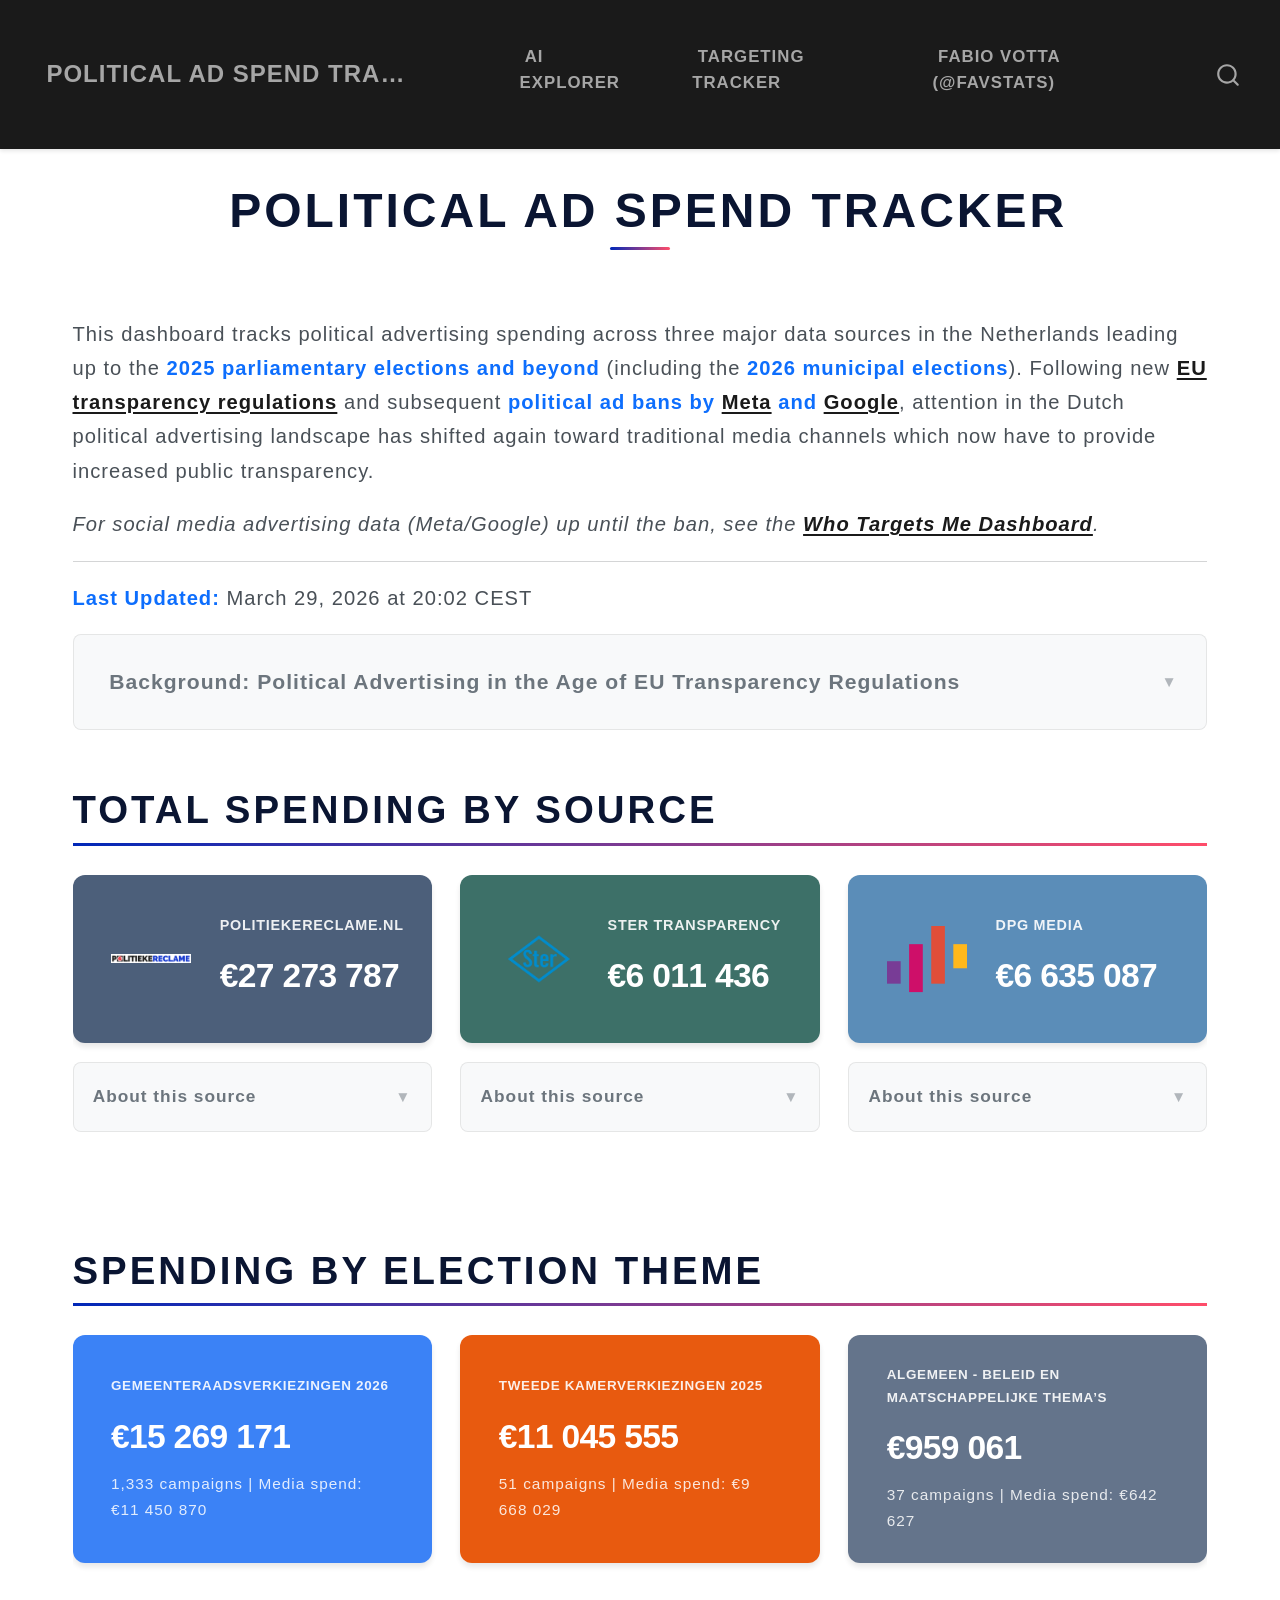
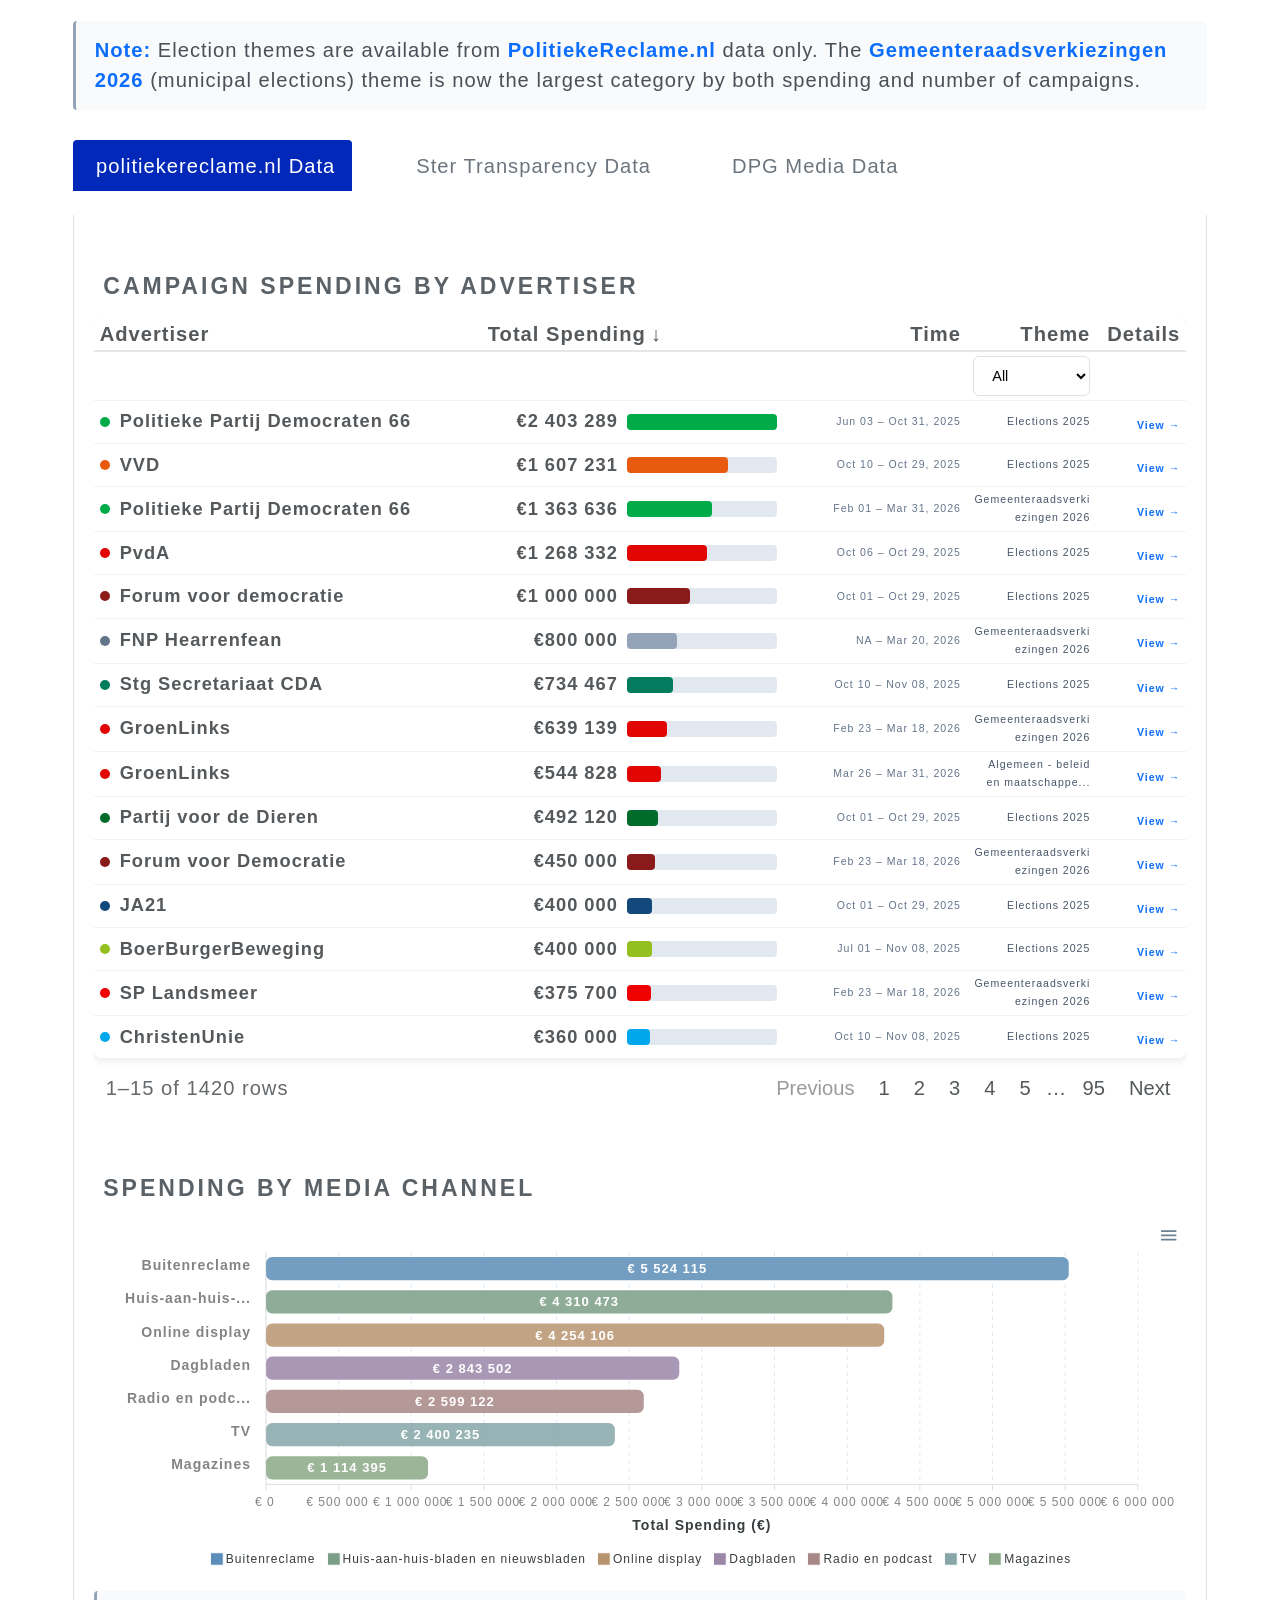
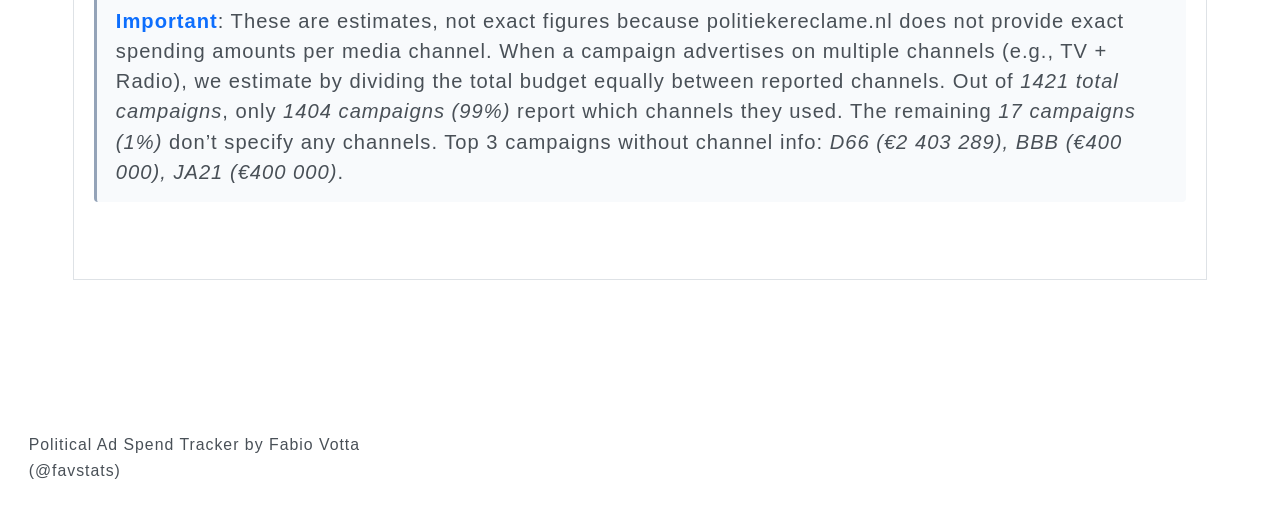
==== docs/index.html @ 5e4ad529 "Auto-update dashboard: 2026-03-29" ====
<!DOCTYPE html>
<html xmlns="http://www.w3.org/1999/xhtml" lang="en" xml:lang="en"><head>

<meta charset="utf-8">
<meta name="generator" content="quarto-1.5.57">

<meta name="viewport" content="width=device-width, initial-scale=1.0, user-scalable=yes">


<title> Political Ad Spend Tracker</title>
<style>
code{white-space: pre-wrap;}
span.smallcaps{font-variant: small-caps;}
div.columns{display: flex; gap: min(4vw, 1.5em);}
div.column{flex: auto; overflow-x: auto;}
div.hanging-indent{margin-left: 1.5em; text-indent: -1.5em;}
ul.task-list{list-style: none;}
ul.task-list li input[type="checkbox"] {
width: 0.8em;
margin: 0 0.8em 0.2em -1em;  vertical-align: middle;
}
</style>


<script>const headroomChanged = new CustomEvent("quarto-hrChanged", {
  detail: {},
  bubbles: true,
  cancelable: false,
  composed: false,
});

const announceDismiss = () => {
  const annEl = window.document.getElementById("quarto-announcement");
  if (annEl) {
    annEl.remove();

    const annId = annEl.getAttribute("data-announcement-id");
    window.localStorage.setItem(`quarto-announce-${annId}`, "true");
  }
};

const announceRegister = () => {
  const annEl = window.document.getElementById("quarto-announcement");
  if (annEl) {
    const annId = annEl.getAttribute("data-announcement-id");
    const isDismissed =
      window.localStorage.getItem(`quarto-announce-${annId}`) || false;
    if (isDismissed) {
      announceDismiss();
      return;
    } else {
      annEl.classList.remove("hidden");
    }

    const actionEl = annEl.querySelector(".quarto-announcement-action");
    if (actionEl) {
      actionEl.addEventListener("click", function (e) {
        e.preventDefault();
        // Hide the bar immediately
        announceDismiss();
      });
    }
  }
};

window.document.addEventListener("DOMContentLoaded", function () {
  let init = false;

  announceRegister();

  // Manage the back to top button, if one is present.
  let lastScrollTop = window.pageYOffset || document.documentElement.scrollTop;
  const scrollDownBuffer = 5;
  const scrollUpBuffer = 35;
  const btn = document.getElementById("quarto-back-to-top");
  const hideBackToTop = () => {
    btn.style.display = "none";
  };
  const showBackToTop = () => {
    btn.style.display = "inline-block";
  };
  if (btn) {
    window.document.addEventListener(
      "scroll",
      function () {
        const currentScrollTop =
          window.pageYOffset || document.documentElement.scrollTop;

        // Shows and hides the button 'intelligently' as the user scrolls
        if (currentScrollTop - scrollDownBuffer > lastScrollTop) {
          hideBackToTop();
          lastScrollTop = currentScrollTop <= 0 ? 0 : currentScrollTop;
        } else if (currentScrollTop < lastScrollTop - scrollUpBuffer) {
          showBackToTop();
          lastScrollTop = currentScrollTop <= 0 ? 0 : currentScrollTop;
        }

        // Show the button at the bottom, hides it at the top
        if (currentScrollTop <= 0) {
          hideBackToTop();
        } else if (
          window.innerHeight + currentScrollTop >=
          document.body.offsetHeight
        ) {
          showBackToTop();
        }
      },
      false
    );
  }

  function throttle(func, wait) {
    var timeout;
    return function () {
      const context = this;
      const args = arguments;
      const later = function () {
        clearTimeout(timeout);
        timeout = null;
        func.apply(context, args);
      };

      if (!timeout) {
        timeout = setTimeout(later, wait);
      }
    };
  }

  function headerOffset() {
    // Set an offset if there is are fixed top navbar
    const headerEl = window.document.querySelector("header.fixed-top");
    if (headerEl) {
      return headerEl.clientHeight;
    } else {
      return 0;
    }
  }

  function footerOffset() {
    const footerEl = window.document.querySelector("footer.footer");
    if (footerEl) {
      return footerEl.clientHeight;
    } else {
      return 0;
    }
  }

  function dashboardOffset() {
    const dashboardNavEl = window.document.getElementById(
      "quarto-dashboard-header"
    );
    if (dashboardNavEl !== null) {
      return dashboardNavEl.clientHeight;
    } else {
      return 0;
    }
  }

  function updateDocumentOffsetWithoutAnimation() {
    updateDocumentOffset(false);
  }

  function updateDocumentOffset(animated) {
    // set body offset
    const topOffset = headerOffset();
    const bodyOffset = topOffset + footerOffset() + dashboardOffset();
    const bodyEl = window.document.body;
    bodyEl.setAttribute("data-bs-offset", topOffset);
    bodyEl.style.paddingTop = topOffset + "px";

    // deal with sidebar offsets
    const sidebars = window.document.querySelectorAll(
      ".sidebar, .headroom-target"
    );
    sidebars.forEach((sidebar) => {
      if (!animated) {
        sidebar.classList.add("notransition");
        // Remove the no transition class after the animation has time to complete
        setTimeout(function () {
          sidebar.classList.remove("notransition");
        }, 201);
      }

      if (window.Headroom && sidebar.classList.contains("sidebar-unpinned")) {
        sidebar.style.top = "0";
        sidebar.style.maxHeight = "100vh";
      } else {
        sidebar.style.top = topOffset + "px";
        sidebar.style.maxHeight = "calc(100vh - " + topOffset + "px)";
      }
    });

    // allow space for footer
    const mainContainer = window.document.querySelector(".quarto-container");
    if (mainContainer) {
      mainContainer.style.minHeight = "calc(100vh - " + bodyOffset + "px)";
    }

    // link offset
    let linkStyle = window.document.querySelector("#quarto-target-style");
    if (!linkStyle) {
      linkStyle = window.document.createElement("style");
      linkStyle.setAttribute("id", "quarto-target-style");
      window.document.head.appendChild(linkStyle);
    }
    while (linkStyle.firstChild) {
      linkStyle.removeChild(linkStyle.firstChild);
    }
    if (topOffset > 0) {
      linkStyle.appendChild(
        window.document.createTextNode(`
      section:target::before {
        content: "";
        display: block;
        height: ${topOffset}px;
        margin: -${topOffset}px 0 0;
      }`)
      );
    }
    if (init) {
      window.dispatchEvent(headroomChanged);
    }
    init = true;
  }

  // initialize headroom
  var header = window.document.querySelector("#quarto-header");
  if (header && window.Headroom) {
    const headroom = new window.Headroom(header, {
      tolerance: 5,
      onPin: function () {
        const sidebars = window.document.querySelectorAll(
          ".sidebar, .headroom-target"
        );
        sidebars.forEach((sidebar) => {
          sidebar.classList.remove("sidebar-unpinned");
        });
        updateDocumentOffset();
      },
      onUnpin: function () {
        const sidebars = window.document.querySelectorAll(
          ".sidebar, .headroom-target"
        );
        sidebars.forEach((sidebar) => {
          sidebar.classList.add("sidebar-unpinned");
        });
        updateDocumentOffset();
      },
    });
    headroom.init();

    let frozen = false;
    window.quartoToggleHeadroom = function () {
      if (frozen) {
        headroom.unfreeze();
        frozen = false;
      } else {
        headroom.freeze();
        frozen = true;
      }
    };
  }

  window.addEventListener(
    "hashchange",
    function (e) {
      if (
        getComputedStyle(document.documentElement).scrollBehavior !== "smooth"
      ) {
        window.scrollTo(0, window.pageYOffset - headerOffset());
      }
    },
    false
  );

  // Observe size changed for the header
  const headerEl = window.document.querySelector("header.fixed-top");
  if (headerEl && window.ResizeObserver) {
    const observer = new window.ResizeObserver(() => {
      setTimeout(updateDocumentOffsetWithoutAnimation, 0);
    });
    observer.observe(headerEl, {
      attributes: true,
      childList: true,
      characterData: true,
    });
  } else {
    window.addEventListener(
      "resize",
      throttle(updateDocumentOffsetWithoutAnimation, 50)
    );
  }
  setTimeout(updateDocumentOffsetWithoutAnimation, 250);

  // fixup index.html links if we aren't on the filesystem
  if (window.location.protocol !== "file:") {
    const links = window.document.querySelectorAll("a");
    for (let i = 0; i < links.length; i++) {
      if (links[i].href) {
        links[i].dataset.originalHref = links[i].href;
        links[i].href = links[i].href.replace(/\/index\.html/, "/");
      }
    }

    // Fixup any sharing links that require urls
    // Append url to any sharing urls
    const sharingLinks = window.document.querySelectorAll(
      "a.sidebar-tools-main-item, a.quarto-navigation-tool, a.quarto-navbar-tools, a.quarto-navbar-tools-item"
    );
    for (let i = 0; i < sharingLinks.length; i++) {
      const sharingLink = sharingLinks[i];
      const href = sharingLink.getAttribute("href");
      if (href) {
        sharingLink.setAttribute(
          "href",
          href.replace("|url|", window.location.href)
        );
      }
    }

    // Scroll the active navigation item into view, if necessary
    const navSidebar = window.document.querySelector("nav#quarto-sidebar");
    if (navSidebar) {
      // Find the active item
      const activeItem = navSidebar.querySelector("li.sidebar-item a.active");
      if (activeItem) {
        // Wait for the scroll height and height to resolve by observing size changes on the
        // nav element that is scrollable
        const resizeObserver = new ResizeObserver((_entries) => {
          // The bottom of the element
          const elBottom = activeItem.offsetTop;
          const viewBottom = navSidebar.scrollTop + navSidebar.clientHeight;

          // The element height and scroll height are the same, then we are still loading
          if (viewBottom !== navSidebar.scrollHeight) {
            // Determine if the item isn't visible and scroll to it
            if (elBottom >= viewBottom) {
              navSidebar.scrollTop = elBottom;
            }

            // stop observing now since we've completed the scroll
            resizeObserver.unobserve(navSidebar);
          }
        });
        resizeObserver.observe(navSidebar);
      }
    }
  }
});
</script>
<script>/*!
 * headroom.js v0.12.0 - Give your page some headroom. Hide your header until you need it
 * Copyright (c) 2020 Nick Williams - http://wicky.nillia.ms/headroom.js
 * License: MIT
 */

!function(t,n){"object"==typeof exports&&"undefined"!=typeof module?module.exports=n():"function"==typeof define&&define.amd?define(n):(t=t||self).Headroom=n()}(this,function(){"use strict";function t(){return"undefined"!=typeof window}function d(t){return function(t){return t&&t.document&&function(t){return 9===t.nodeType}(t.document)}(t)?function(t){var n=t.document,o=n.body,s=n.documentElement;return{scrollHeight:function(){return Math.max(o.scrollHeight,s.scrollHeight,o.offsetHeight,s.offsetHeight,o.clientHeight,s.clientHeight)},height:function(){return t.innerHeight||s.clientHeight||o.clientHeight},scrollY:function(){return void 0!==t.pageYOffset?t.pageYOffset:(s||o.parentNode||o).scrollTop}}}(t):function(t){return{scrollHeight:function(){return Math.max(t.scrollHeight,t.offsetHeight,t.clientHeight)},height:function(){return Math.max(t.offsetHeight,t.clientHeight)},scrollY:function(){return t.scrollTop}}}(t)}function n(t,s,e){var n,o=function(){var n=!1;try{var t={get passive(){n=!0}};window.addEventListener("test",t,t),window.removeEventListener("test",t,t)}catch(t){n=!1}return n}(),i=!1,r=d(t),l=r.scrollY(),a={};function c(){var t=Math.round(r.scrollY()),n=r.height(),o=r.scrollHeight();a.scrollY=t,a.lastScrollY=l,a.direction=l<t?"down":"up",a.distance=Math.abs(t-l),a.isOutOfBounds=t<0||o<t+n,a.top=t<=s.offset[a.direction],a.bottom=o<=t+n,a.toleranceExceeded=a.distance>s.tolerance[a.direction],e(a),l=t,i=!1}function h(){i||(i=!0,n=requestAnimationFrame(c))}var u=!!o&&{passive:!0,capture:!1};return t.addEventListener("scroll",h,u),c(),{destroy:function(){cancelAnimationFrame(n),t.removeEventListener("scroll",h,u)}}}function o(t){return t===Object(t)?t:{down:t,up:t}}function s(t,n){n=n||{},Object.assign(this,s.options,n),this.classes=Object.assign({},s.options.classes,n.classes),this.elem=t,this.tolerance=o(this.tolerance),this.offset=o(this.offset),this.initialised=!1,this.frozen=!1}return s.prototype={constructor:s,init:function(){return s.cutsTheMustard&&!this.initialised&&(this.addClass("initial"),this.initialised=!0,setTimeout(function(t){t.scrollTracker=n(t.scroller,{offset:t.offset,tolerance:t.tolerance},t.update.bind(t))},100,this)),this},destroy:function(){this.initialised=!1,Object.keys(this.classes).forEach(this.removeClass,this),this.scrollTracker.destroy()},unpin:function(){!this.hasClass("pinned")&&this.hasClass("unpinned")||(this.addClass("unpinned"),this.removeClass("pinned"),this.onUnpin&&this.onUnpin.call(this))},pin:function(){this.hasClass("unpinned")&&(this.addClass("pinned"),this.removeClass("unpinned"),this.onPin&&this.onPin.call(this))},freeze:function(){this.frozen=!0,this.addClass("frozen")},unfreeze:function(){this.frozen=!1,this.removeClass("frozen")},top:function(){this.hasClass("top")||(this.addClass("top"),this.removeClass("notTop"),this.onTop&&this.onTop.call(this))},notTop:function(){this.hasClass("notTop")||(this.addClass("notTop"),this.removeClass("top"),this.onNotTop&&this.onNotTop.call(this))},bottom:function(){this.hasClass("bottom")||(this.addClass("bottom"),this.removeClass("notBottom"),this.onBottom&&this.onBottom.call(this))},notBottom:function(){this.hasClass("notBottom")||(this.addClass("notBottom"),this.removeClass("bottom"),this.onNotBottom&&this.onNotBottom.call(this))},shouldUnpin:function(t){return"down"===t.direction&&!t.top&&t.toleranceExceeded},shouldPin:function(t){return"up"===t.direction&&t.toleranceExceeded||t.top},addClass:function(t){this.elem.classList.add.apply(this.elem.classList,this.classes[t].split(" "))},removeClass:function(t){this.elem.classList.remove.apply(this.elem.classList,this.classes[t].split(" "))},hasClass:function(t){return this.classes[t].split(" ").every(function(t){return this.classList.contains(t)},this.elem)},update:function(t){t.isOutOfBounds||!0!==this.frozen&&(t.top?this.top():this.notTop(),t.bottom?this.bottom():this.notBottom(),this.shouldUnpin(t)?this.unpin():this.shouldPin(t)&&this.pin())}},s.options={tolerance:{up:0,down:0},offset:0,scroller:t()?window:null,classes:{frozen:"headroom--frozen",pinned:"headroom--pinned",unpinned:"headroom--unpinned",top:"headroom--top",notTop:"headroom--not-top",bottom:"headroom--bottom",notBottom:"headroom--not-bottom",initial:"headroom"}},s.cutsTheMustard=!!(t()&&function(){}.bind&&"classList"in document.documentElement&&Object.assign&&Object.keys&&requestAnimationFrame),s});
</script>
<script>/*!
 * clipboard.js v2.0.11
 * https://clipboardjs.com/
 *
 * Licensed MIT © Zeno Rocha
 */
!function(t,e){"object"==typeof exports&&"object"==typeof module?module.exports=e():"function"==typeof define&&define.amd?define([],e):"object"==typeof exports?exports.ClipboardJS=e():t.ClipboardJS=e()}(this,function(){return n={686:function(t,e,n){"use strict";n.d(e,{default:function(){return b}});var e=n(279),i=n.n(e),e=n(370),u=n.n(e),e=n(817),r=n.n(e);function c(t){try{return document.execCommand(t)}catch(t){return}}var a=function(t){t=r()(t);return c("cut"),t};function o(t,e){var n,o,t=(n=t,o="rtl"===document.documentElement.getAttribute("dir"),(t=document.createElement("textarea")).style.fontSize="12pt",t.style.border="0",t.style.padding="0",t.style.margin="0",t.style.position="absolute",t.style[o?"right":"left"]="-9999px",o=window.pageYOffset||document.documentElement.scrollTop,t.style.top="".concat(o,"px"),t.setAttribute("readonly",""),t.value=n,t);return e.container.appendChild(t),e=r()(t),c("copy"),t.remove(),e}var f=function(t){var e=1<arguments.length&&void 0!==arguments[1]?arguments[1]:{container:document.body},n="";return"string"==typeof t?n=o(t,e):t instanceof HTMLInputElement&&!["text","search","url","tel","password"].includes(null==t?void 0:t.type)?n=o(t.value,e):(n=r()(t),c("copy")),n};function l(t){return(l="function"==typeof Symbol&&"symbol"==typeof Symbol.iterator?function(t){return typeof t}:function(t){return t&&"function"==typeof Symbol&&t.constructor===Symbol&&t!==Symbol.prototype?"symbol":typeof t})(t)}var s=function(){var t=0<arguments.length&&void 0!==arguments[0]?arguments[0]:{},e=t.action,n=void 0===e?"copy":e,o=t.container,e=t.target,t=t.text;if("copy"!==n&&"cut"!==n)throw new Error('Invalid "action" value, use either "copy" or "cut"');if(void 0!==e){if(!e||"object"!==l(e)||1!==e.nodeType)throw new Error('Invalid "target" value, use a valid Element');if("copy"===n&&e.hasAttribute("disabled"))throw new Error('Invalid "target" attribute. Please use "readonly" instead of "disabled" attribute');if("cut"===n&&(e.hasAttribute("readonly")||e.hasAttribute("disabled")))throw new Error('Invalid "target" attribute. You can\'t cut text from elements with "readonly" or "disabled" attributes')}return t?f(t,{container:o}):e?"cut"===n?a(e):f(e,{container:o}):void 0};function p(t){return(p="function"==typeof Symbol&&"symbol"==typeof Symbol.iterator?function(t){return typeof t}:function(t){return t&&"function"==typeof Symbol&&t.constructor===Symbol&&t!==Symbol.prototype?"symbol":typeof t})(t)}function d(t,e){for(var n=0;n<e.length;n++){var o=e[n];o.enumerable=o.enumerable||!1,o.configurable=!0,"value"in o&&(o.writable=!0),Object.defineProperty(t,o.key,o)}}function y(t,e){return(y=Object.setPrototypeOf||function(t,e){return t.__proto__=e,t})(t,e)}function h(n){var o=function(){if("undefined"==typeof Reflect||!Reflect.construct)return!1;if(Reflect.construct.sham)return!1;if("function"==typeof Proxy)return!0;try{return Date.prototype.toString.call(Reflect.construct(Date,[],function(){})),!0}catch(t){return!1}}();return function(){var t,e=v(n);return t=o?(t=v(this).constructor,Reflect.construct(e,arguments,t)):e.apply(this,arguments),e=this,!(t=t)||"object"!==p(t)&&"function"!=typeof t?function(t){if(void 0!==t)return t;throw new ReferenceError("this hasn't been initialised - super() hasn't been called")}(e):t}}function v(t){return(v=Object.setPrototypeOf?Object.getPrototypeOf:function(t){return t.__proto__||Object.getPrototypeOf(t)})(t)}function m(t,e){t="data-clipboard-".concat(t);if(e.hasAttribute(t))return e.getAttribute(t)}var b=function(){!function(t,e){if("function"!=typeof e&&null!==e)throw new TypeError("Super expression must either be null or a function");t.prototype=Object.create(e&&e.prototype,{constructor:{value:t,writable:!0,configurable:!0}}),e&&y(t,e)}(r,i());var t,e,n,o=h(r);function r(t,e){var n;return function(t){if(!(t instanceof r))throw new TypeError("Cannot call a class as a function")}(this),(n=o.call(this)).resolveOptions(e),n.listenClick(t),n}return t=r,n=[{key:"copy",value:function(t){var e=1<arguments.length&&void 0!==arguments[1]?arguments[1]:{container:document.body};return f(t,e)}},{key:"cut",value:function(t){return a(t)}},{key:"isSupported",value:function(){var t=0<arguments.length&&void 0!==arguments[0]?arguments[0]:["copy","cut"],t="string"==typeof t?[t]:t,e=!!document.queryCommandSupported;return t.forEach(function(t){e=e&&!!document.queryCommandSupported(t)}),e}}],(e=[{key:"resolveOptions",value:function(){var t=0<arguments.length&&void 0!==arguments[0]?arguments[0]:{};this.action="function"==typeof t.action?t.action:this.defaultAction,this.target="function"==typeof t.target?t.target:this.defaultTarget,this.text="function"==typeof t.text?t.text:this.defaultText,this.container="object"===p(t.container)?t.container:document.body}},{key:"listenClick",value:function(t){var e=this;this.listener=u()(t,"click",function(t){return e.onClick(t)})}},{key:"onClick",value:function(t){var e=t.delegateTarget||t.currentTarget,n=this.action(e)||"copy",t=s({action:n,container:this.container,target:this.target(e),text:this.text(e)});this.emit(t?"success":"error",{action:n,text:t,trigger:e,clearSelection:function(){e&&e.focus(),window.getSelection().removeAllRanges()}})}},{key:"defaultAction",value:function(t){return m("action",t)}},{key:"defaultTarget",value:function(t){t=m("target",t);if(t)return document.querySelector(t)}},{key:"defaultText",value:function(t){return m("text",t)}},{key:"destroy",value:function(){this.listener.destroy()}}])&&d(t.prototype,e),n&&d(t,n),r}()},828:function(t){var e;"undefined"==typeof Element||Element.prototype.matches||((e=Element.prototype).matches=e.matchesSelector||e.mozMatchesSelector||e.msMatchesSelector||e.oMatchesSelector||e.webkitMatchesSelector),t.exports=function(t,e){for(;t&&9!==t.nodeType;){if("function"==typeof t.matches&&t.matches(e))return t;t=t.parentNode}}},438:function(t,e,n){var u=n(828);function i(t,e,n,o,r){var i=function(e,n,t,o){return function(t){t.delegateTarget=u(t.target,n),t.delegateTarget&&o.call(e,t)}}.apply(this,arguments);return t.addEventListener(n,i,r),{destroy:function(){t.removeEventListener(n,i,r)}}}t.exports=function(t,e,n,o,r){return"function"==typeof t.addEventListener?i.apply(null,arguments):"function"==typeof n?i.bind(null,document).apply(null,arguments):("string"==typeof t&&(t=document.querySelectorAll(t)),Array.prototype.map.call(t,function(t){return i(t,e,n,o,r)}))}},879:function(t,n){n.node=function(t){return void 0!==t&&t instanceof HTMLElement&&1===t.nodeType},n.nodeList=function(t){var e=Object.prototype.toString.call(t);return void 0!==t&&("[object NodeList]"===e||"[object HTMLCollection]"===e)&&"length"in t&&(0===t.length||n.node(t[0]))},n.string=function(t){return"string"==typeof t||t instanceof String},n.fn=function(t){return"[object Function]"===Object.prototype.toString.call(t)}},370:function(t,e,n){var f=n(879),l=n(438);t.exports=function(t,e,n){if(!t&&!e&&!n)throw new Error("Missing required arguments");if(!f.string(e))throw new TypeError("Second argument must be a String");if(!f.fn(n))throw new TypeError("Third argument must be a Function");if(f.node(t))return c=e,a=n,(u=t).addEventListener(c,a),{destroy:function(){u.removeEventListener(c,a)}};if(f.nodeList(t))return o=t,r=e,i=n,Array.prototype.forEach.call(o,function(t){t.addEventListener(r,i)}),{destroy:function(){Array.prototype.forEach.call(o,function(t){t.removeEventListener(r,i)})}};if(f.string(t))return t=t,e=e,n=n,l(document.body,t,e,n);throw new TypeError("First argument must be a String, HTMLElement, HTMLCollection, or NodeList");var o,r,i,u,c,a}},817:function(t){t.exports=function(t){var e,n="SELECT"===t.nodeName?(t.focus(),t.value):"INPUT"===t.nodeName||"TEXTAREA"===t.nodeName?((e=t.hasAttribute("readonly"))||t.setAttribute("readonly",""),t.select(),t.setSelectionRange(0,t.value.length),e||t.removeAttribute("readonly"),t.value):(t.hasAttribute("contenteditable")&&t.focus(),n=window.getSelection(),(e=document.createRange()).selectNodeContents(t),n.removeAllRanges(),n.addRange(e),n.toString());return n}},279:function(t){function e(){}e.prototype={on:function(t,e,n){var o=this.e||(this.e={});return(o[t]||(o[t]=[])).push({fn:e,ctx:n}),this},once:function(t,e,n){var o=this;function r(){o.off(t,r),e.apply(n,arguments)}return r._=e,this.on(t,r,n)},emit:function(t){for(var e=[].slice.call(arguments,1),n=((this.e||(this.e={}))[t]||[]).slice(),o=0,r=n.length;o<r;o++)n[o].fn.apply(n[o].ctx,e);return this},off:function(t,e){var n=this.e||(this.e={}),o=n[t],r=[];if(o&&e)for(var i=0,u=o.length;i<u;i++)o[i].fn!==e&&o[i].fn._!==e&&r.push(o[i]);return r.length?n[t]=r:delete n[t],this}},t.exports=e,t.exports.TinyEmitter=e}},r={},o.n=function(t){var e=t&&t.__esModule?function(){return t.default}:function(){return t};return o.d(e,{a:e}),e},o.d=function(t,e){for(var n in e)o.o(e,n)&&!o.o(t,n)&&Object.defineProperty(t,n,{enumerable:!0,get:e[n]})},o.o=function(t,e){return Object.prototype.hasOwnProperty.call(t,e)},o(686).default;function o(t){if(r[t])return r[t].exports;var e=r[t]={exports:{}};return n[t](e,e.exports,o),e.exports}var n,r});</script>
<script>/*! @algolia/autocomplete-js 1.11.1 | MIT License | © Algolia, Inc. and contributors | https://github.com/algolia/autocomplete */
!function(e,t){"object"==typeof exports&&"undefined"!=typeof module?t(exports):"function"==typeof define&&define.amd?define(["exports"],t):t((e="undefined"!=typeof globalThis?globalThis:e||self)["@algolia/autocomplete-js"]={})}(this,(function(e){"use strict";function t(e,t){var n=Object.keys(e);if(Object.getOwnPropertySymbols){var r=Object.getOwnPropertySymbols(e);t&&(r=r.filter((function(t){return Object.getOwnPropertyDescriptor(e,t).enumerable}))),n.push.apply(n,r)}return n}function n(e){for(var n=1;n<arguments.length;n++){var r=null!=arguments[n]?arguments[n]:{};n%2?t(Object(r),!0).forEach((function(t){o(e,t,r[t])})):Object.getOwnPropertyDescriptors?Object.defineProperties(e,Object.getOwnPropertyDescriptors(r)):t(Object(r)).forEach((function(t){Object.defineProperty(e,t,Object.getOwnPropertyDescriptor(r,t))}))}return e}function r(e){return r="function"==typeof Symbol&&"symbol"==typeof Symbol.iterator?function(e){return typeof e}:function(e){return e&&"function"==typeof Symbol&&e.constructor===Symbol&&e!==Symbol.prototype?"symbol":typeof e},r(e)}function o(e,t,n){return(t=function(e){var t=function(e,t){if("object"!=typeof e||null===e)return e;var n=e[Symbol.toPrimitive];if(void 0!==n){var r=n.call(e,t||"default");if("object"!=typeof r)return r;throw new TypeError("@@toPrimitive must return a primitive value.")}return("string"===t?String:Number)(e)}(e,"string");return"symbol"==typeof t?t:String(t)}(t))in e?Object.defineProperty(e,t,{value:n,enumerable:!0,configurable:!0,writable:!0}):e[t]=n,e}function i(){return i=Object.assign?Object.assign.bind():function(e){for(var t=1;t<arguments.length;t++){var n=arguments[t];for(var r in n)Object.prototype.hasOwnProperty.call(n,r)&&(e[r]=n[r])}return e},i.apply(this,arguments)}function u(e,t){if(null==e)return{};var n,r,o=function(e,t){if(null==e)return{};var n,r,o={},i=Object.keys(e);for(r=0;r<i.length;r++)n=i[r],t.indexOf(n)>=0||(o[n]=e[n]);return o}(e,t);if(Object.getOwnPropertySymbols){var i=Object.getOwnPropertySymbols(e);for(r=0;r<i.length;r++)n=i[r],t.indexOf(n)>=0||Object.prototype.propertyIsEnumerable.call(e,n)&&(o[n]=e[n])}return o}function a(e,t){return function(e){if(Array.isArray(e))return e}(e)||function(e,t){var n=null==e?null:"undefined"!=typeof Symbol&&e[Symbol.iterator]||e["@@iterator"];if(null!=n){var r,o,i,u,a=[],l=!0,c=!1;try{if(i=(n=n.call(e)).next,0===t){if(Object(n)!==n)return;l=!1}else for(;!(l=(r=i.call(n)).done)&&(a.push(r.value),a.length!==t);l=!0);}catch(e){c=!0,o=e}finally{try{if(!l&&null!=n.return&&(u=n.return(),Object(u)!==u))return}finally{if(c)throw o}}return a}}(e,t)||c(e,t)||function(){throw new TypeError("Invalid attempt to destructure non-iterable instance.\nIn order to be iterable, non-array objects must have a [Symbol.iterator]() method.")}()}function l(e){return function(e){if(Array.isArray(e))return s(e)}(e)||function(e){if("undefined"!=typeof Symbol&&null!=e[Symbol.iterator]||null!=e["@@iterator"])return Array.from(e)}(e)||c(e)||function(){throw new TypeError("Invalid attempt to spread non-iterable instance.\nIn order to be iterable, non-array objects must have a [Symbol.iterator]() method.")}()}function c(e,t){if(e){if("string"==typeof e)return s(e,t);var n=Object.prototype.toString.call(e).slice(8,-1);return"Object"===n&&e.constructor&&(n=e.constructor.name),"Map"===n||"Set"===n?Array.from(e):"Arguments"===n||/^(?:Ui|I)nt(?:8|16|32)(?:Clamped)?Array$/.test(n)?s(e,t):void 0}}function s(e,t){(null==t||t>e.length)&&(t=e.length);for(var n=0,r=new Array(t);n<t;n++)r[n]=e[n];return r}function f(e){return{current:e}}function p(e,t){var n=void 0;return function(){for(var r=arguments.length,o=new Array(r),i=0;i<r;i++)o[i]=arguments[i];n&&clearTimeout(n),n=setTimeout((function(){return e.apply(void 0,o)}),t)}}function m(e){return e.reduce((function(e,t){return e.concat(t)}),[])}var v=0;function d(){return"autocomplete-".concat(v++)}function y(e,t){return t.reduce((function(e,t){return e&&e[t]}),e)}function b(e){return 0===e.collections.length?0:e.collections.reduce((function(e,t){return e+t.items.length}),0)}function g(e){return e!==Object(e)}function h(e,t){if(e===t)return!0;if(g(e)||g(t)||"function"==typeof e||"function"==typeof t)return e===t;if(Object.keys(e).length!==Object.keys(t).length)return!1;for(var n=0,r=Object.keys(e);n<r.length;n++){var o=r[n];if(!(o in t))return!1;if(!h(e[o],t[o]))return!1}return!0}var O=function(){};var _="1.11.1",S=[{segment:"autocomplete-core",version:_}];function j(e){var t=e.item,n=e.items,r=void 0===n?[]:n;return{index:t.__autocomplete_indexName,items:[t],positions:[1+r.findIndex((function(e){return e.objectID===t.objectID}))],queryID:t.__autocomplete_queryID,algoliaSource:["autocomplete"]}}function P(e,t){return function(e){if(Array.isArray(e))return e}(e)||function(e,t){var n=null==e?null:"undefined"!=typeof Symbol&&e[Symbol.iterator]||e["@@iterator"];if(null!=n){var r,o,i,u,a=[],l=!0,c=!1;try{if(i=(n=n.call(e)).next,0===t){if(Object(n)!==n)return;l=!1}else for(;!(l=(r=i.call(n)).done)&&(a.push(r.value),a.length!==t);l=!0);}catch(e){c=!0,o=e}finally{try{if(!l&&null!=n.return&&(u=n.return(),Object(u)!==u))return}finally{if(c)throw o}}return a}}(e,t)||function(e,t){if(!e)return;if("string"==typeof e)return w(e,t);var n=Object.prototype.toString.call(e).slice(8,-1);"Object"===n&&e.constructor&&(n=e.constructor.name);if("Map"===n||"Set"===n)return Array.from(e);if("Arguments"===n||/^(?:Ui|I)nt(?:8|16|32)(?:Clamped)?Array$/.test(n))return w(e,t)}(e,t)||function(){throw new TypeError("Invalid attempt to destructure non-iterable instance.\nIn order to be iterable, non-array objects must have a [Symbol.iterator]() method.")}()}function w(e,t){(null==t||t>e.length)&&(t=e.length);for(var n=0,r=new Array(t);n<t;n++)r[n]=e[n];return r}var I=["items"],A=["items"];function E(e){return E="function"==typeof Symbol&&"symbol"==typeof Symbol.iterator?function(e){return typeof e}:function(e){return e&&"function"==typeof Symbol&&e.constructor===Symbol&&e!==Symbol.prototype?"symbol":typeof e},E(e)}function D(e){return function(e){if(Array.isArray(e))return C(e)}(e)||function(e){if("undefined"!=typeof Symbol&&null!=e[Symbol.iterator]||null!=e["@@iterator"])return Array.from(e)}(e)||function(e,t){if(!e)return;if("string"==typeof e)return C(e,t);var n=Object.prototype.toString.call(e).slice(8,-1);"Object"===n&&e.constructor&&(n=e.constructor.name);if("Map"===n||"Set"===n)return Array.from(e);if("Arguments"===n||/^(?:Ui|I)nt(?:8|16|32)(?:Clamped)?Array$/.test(n))return C(e,t)}(e)||function(){throw new TypeError("Invalid attempt to spread non-iterable instance.\nIn order to be iterable, non-array objects must have a [Symbol.iterator]() method.")}()}function C(e,t){(null==t||t>e.length)&&(t=e.length);for(var n=0,r=new Array(t);n<t;n++)r[n]=e[n];return r}function k(e,t){if(null==e)return{};var n,r,o=function(e,t){if(null==e)return{};var n,r,o={},i=Object.keys(e);for(r=0;r<i.length;r++)n=i[r],t.indexOf(n)>=0||(o[n]=e[n]);return o}(e,t);if(Object.getOwnPropertySymbols){var i=Object.getOwnPropertySymbols(e);for(r=0;r<i.length;r++)n=i[r],t.indexOf(n)>=0||Object.prototype.propertyIsEnumerable.call(e,n)&&(o[n]=e[n])}return o}function x(e,t){var n=Object.keys(e);if(Object.getOwnPropertySymbols){var r=Object.getOwnPropertySymbols(e);t&&(r=r.filter((function(t){return Object.getOwnPropertyDescriptor(e,t).enumerable}))),n.push.apply(n,r)}return n}function N(e){for(var t=1;t<arguments.length;t++){var n=null!=arguments[t]?arguments[t]:{};t%2?x(Object(n),!0).forEach((function(t){T(e,t,n[t])})):Object.getOwnPropertyDescriptors?Object.defineProperties(e,Object.getOwnPropertyDescriptors(n)):x(Object(n)).forEach((function(t){Object.defineProperty(e,t,Object.getOwnPropertyDescriptor(n,t))}))}return e}function T(e,t,n){return(t=function(e){var t=function(e,t){if("object"!==E(e)||null===e)return e;var n=e[Symbol.toPrimitive];if(void 0!==n){var r=n.call(e,t||"default");if("object"!==E(r))return r;throw new TypeError("@@toPrimitive must return a primitive value.")}return("string"===t?String:Number)(e)}(e,"string");return"symbol"===E(t)?t:String(t)}(t))in e?Object.defineProperty(e,t,{value:n,enumerable:!0,configurable:!0,writable:!0}):e[t]=n,e}function q(e){for(var t=arguments.length>1&&void 0!==arguments[1]?arguments[1]:20,n=[],r=0;r<e.objectIDs.length;r+=t)n.push(N(N({},e),{},{objectIDs:e.objectIDs.slice(r,r+t)}));return n}function B(e){return e.map((function(e){var t=e.items,n=k(e,I);return N(N({},n),{},{objectIDs:(null==t?void 0:t.map((function(e){return e.objectID})))||n.objectIDs})}))}function R(e){var t,n,r,o=(t=P((e.version||"").split(".").map(Number),2),n=t[0],r=t[1],n>=3||2===n&&r>=4||1===n&&r>=10);function i(t,n,r){if(o&&void 0!==r){var i=r[0].__autocomplete_algoliaCredentials,u={"X-Algolia-Application-Id":i.appId,"X-Algolia-API-Key":i.apiKey};e.apply(void 0,[t].concat(D(n),[{headers:u}]))}else e.apply(void 0,[t].concat(D(n)))}return{init:function(t,n){e("init",{appId:t,apiKey:n})},setUserToken:function(t){e("setUserToken",t)},clickedObjectIDsAfterSearch:function(){for(var e=arguments.length,t=new Array(e),n=0;n<e;n++)t[n]=arguments[n];t.length>0&&i("clickedObjectIDsAfterSearch",B(t),t[0].items)},clickedObjectIDs:function(){for(var e=arguments.length,t=new Array(e),n=0;n<e;n++)t[n]=arguments[n];t.length>0&&i("clickedObjectIDs",B(t),t[0].items)},clickedFilters:function(){for(var t=arguments.length,n=new Array(t),r=0;r<t;r++)n[r]=arguments[r];n.length>0&&e.apply(void 0,["clickedFilters"].concat(n))},convertedObjectIDsAfterSearch:function(){for(var e=arguments.length,t=new Array(e),n=0;n<e;n++)t[n]=arguments[n];t.length>0&&i("convertedObjectIDsAfterSearch",B(t),t[0].items)},convertedObjectIDs:function(){for(var e=arguments.length,t=new Array(e),n=0;n<e;n++)t[n]=arguments[n];t.length>0&&i("convertedObjectIDs",B(t),t[0].items)},convertedFilters:function(){for(var t=arguments.length,n=new Array(t),r=0;r<t;r++)n[r]=arguments[r];n.length>0&&e.apply(void 0,["convertedFilters"].concat(n))},viewedObjectIDs:function(){for(var e=arguments.length,t=new Array(e),n=0;n<e;n++)t[n]=arguments[n];t.length>0&&t.reduce((function(e,t){var n=t.items,r=k(t,A);return[].concat(D(e),D(q(N(N({},r),{},{objectIDs:(null==n?void 0:n.map((function(e){return e.objectID})))||r.objectIDs})).map((function(e){return{items:n,payload:e}}))))}),[]).forEach((function(e){var t=e.items;return i("viewedObjectIDs",[e.payload],t)}))},viewedFilters:function(){for(var t=arguments.length,n=new Array(t),r=0;r<t;r++)n[r]=arguments[r];n.length>0&&e.apply(void 0,["viewedFilters"].concat(n))}}}function F(e){var t=e.items.reduce((function(e,t){var n;return e[t.__autocomplete_indexName]=(null!==(n=e[t.__autocomplete_indexName])&&void 0!==n?n:[]).concat(t),e}),{});return Object.keys(t).map((function(e){return{index:e,items:t[e],algoliaSource:["autocomplete"]}}))}function L(e){return e.objectID&&e.__autocomplete_indexName&&e.__autocomplete_queryID}function U(e){return U="function"==typeof Symbol&&"symbol"==typeof Symbol.iterator?function(e){return typeof e}:function(e){return e&&"function"==typeof Symbol&&e.constructor===Symbol&&e!==Symbol.prototype?"symbol":typeof e},U(e)}function M(e){return function(e){if(Array.isArray(e))return H(e)}(e)||function(e){if("undefined"!=typeof Symbol&&null!=e[Symbol.iterator]||null!=e["@@iterator"])return Array.from(e)}(e)||function(e,t){if(!e)return;if("string"==typeof e)return H(e,t);var n=Object.prototype.toString.call(e).slice(8,-1);"Object"===n&&e.constructor&&(n=e.constructor.name);if("Map"===n||"Set"===n)return Array.from(e);if("Arguments"===n||/^(?:Ui|I)nt(?:8|16|32)(?:Clamped)?Array$/.test(n))return H(e,t)}(e)||function(){throw new TypeError("Invalid attempt to spread non-iterable instance.\nIn order to be iterable, non-array objects must have a [Symbol.iterator]() method.")}()}function H(e,t){(null==t||t>e.length)&&(t=e.length);for(var n=0,r=new Array(t);n<t;n++)r[n]=e[n];return r}function V(e,t){var n=Object.keys(e);if(Object.getOwnPropertySymbols){var r=Object.getOwnPropertySymbols(e);t&&(r=r.filter((function(t){return Object.getOwnPropertyDescriptor(e,t).enumerable}))),n.push.apply(n,r)}return n}function W(e){for(var t=1;t<arguments.length;t++){var n=null!=arguments[t]?arguments[t]:{};t%2?V(Object(n),!0).forEach((function(t){K(e,t,n[t])})):Object.getOwnPropertyDescriptors?Object.defineProperties(e,Object.getOwnPropertyDescriptors(n)):V(Object(n)).forEach((function(t){Object.defineProperty(e,t,Object.getOwnPropertyDescriptor(n,t))}))}return e}function K(e,t,n){return(t=function(e){var t=function(e,t){if("object"!==U(e)||null===e)return e;var n=e[Symbol.toPrimitive];if(void 0!==n){var r=n.call(e,t||"default");if("object"!==U(r))return r;throw new TypeError("@@toPrimitive must return a primitive value.")}return("string"===t?String:Number)(e)}(e,"string");return"symbol"===U(t)?t:String(t)}(t))in e?Object.defineProperty(e,t,{value:n,enumerable:!0,configurable:!0,writable:!0}):e[t]=n,e}var Q="2.6.0",$="https://cdn.jsdelivr.net/npm/search-insights@".concat(Q,"/dist/search-insights.min.js"),z=p((function(e){var t=e.onItemsChange,n=e.items,r=e.insights,o=e.state;t({insights:r,insightsEvents:F({items:n}).map((function(e){return W({eventName:"Items Viewed"},e)})),state:o})}),400);function G(e){var t=function(e){return W({onItemsChange:function(e){var t=e.insights,n=e.insightsEvents;t.viewedObjectIDs.apply(t,M(n.map((function(e){return W(W({},e),{},{algoliaSource:[].concat(M(e.algoliaSource||[]),["autocomplete-internal"])})}))))},onSelect:function(e){var t=e.insights,n=e.insightsEvents;t.clickedObjectIDsAfterSearch.apply(t,M(n.map((function(e){return W(W({},e),{},{algoliaSource:[].concat(M(e.algoliaSource||[]),["autocomplete-internal"])})}))))},onActive:O},e)}(e),n=t.insightsClient,r=t.onItemsChange,o=t.onSelect,i=t.onActive,u=n;n||function(e){if("undefined"!=typeof window)e({window:window})}((function(e){var t=e.window,n=t.AlgoliaAnalyticsObject||"aa";"string"==typeof n&&(u=t[n]),u||(t.AlgoliaAnalyticsObject=n,t[n]||(t[n]=function(){t[n].queue||(t[n].queue=[]);for(var e=arguments.length,r=new Array(e),o=0;o<e;o++)r[o]=arguments[o];t[n].queue.push(r)}),t[n].version=Q,u=t[n],function(e){var t="[Autocomplete]: Could not load search-insights.js. Please load it manually following https://alg.li/insights-autocomplete";try{var n=e.document.createElement("script");n.async=!0,n.src=$,n.onerror=function(){console.error(t)},document.body.appendChild(n)}catch(e){console.error(t)}}(t))}));var a=R(u),l=f([]),c=p((function(e){var t=e.state;if(t.isOpen){var n=t.collections.reduce((function(e,t){return[].concat(M(e),M(t.items))}),[]).filter(L);h(l.current.map((function(e){return e.objectID})),n.map((function(e){return e.objectID})))||(l.current=n,n.length>0&&z({onItemsChange:r,items:n,insights:a,state:t}))}}),0);return{name:"aa.algoliaInsightsPlugin",subscribe:function(e){var t=e.setContext,n=e.onSelect,r=e.onActive;function l(e){t({algoliaInsightsPlugin:{__algoliaSearchParameters:W({clickAnalytics:!0},e?{userToken:e}:{}),insights:a}})}u("addAlgoliaAgent","insights-plugin"),l(),u("onUserTokenChange",l),u("getUserToken",null,(function(e,t){l(t)})),n((function(e){var t=e.item,n=e.state,r=e.event,i=e.source;L(t)&&o({state:n,event:r,insights:a,item:t,insightsEvents:[W({eventName:"Item Selected"},j({item:t,items:i.getItems().filter(L)}))]})})),r((function(e){var t=e.item,n=e.source,r=e.state,o=e.event;L(t)&&i({state:r,event:o,insights:a,item:t,insightsEvents:[W({eventName:"Item Active"},j({item:t,items:n.getItems().filter(L)}))]})}))},onStateChange:function(e){var t=e.state;c({state:t})},__autocomplete_pluginOptions:e}}function J(e,t){var n=t;return{then:function(t,r){return J(e.then(Y(t,n,e),Y(r,n,e)),n)},catch:function(t){return J(e.catch(Y(t,n,e)),n)},finally:function(t){return t&&n.onCancelList.push(t),J(e.finally(Y(t&&function(){return n.onCancelList=[],t()},n,e)),n)},cancel:function(){n.isCanceled=!0;var e=n.onCancelList;n.onCancelList=[],e.forEach((function(e){e()}))},isCanceled:function(){return!0===n.isCanceled}}}function X(e){return J(e,{isCanceled:!1,onCancelList:[]})}function Y(e,t,n){return e?function(n){return t.isCanceled?n:e(n)}:n}function Z(e,t,n,r){if(!n)return null;if(e<0&&(null===t||null!==r&&0===t))return n+e;var o=(null===t?-1:t)+e;return o<=-1||o>=n?null===r?null:0:o}function ee(e,t){var n=Object.keys(e);if(Object.getOwnPropertySymbols){var r=Object.getOwnPropertySymbols(e);t&&(r=r.filter((function(t){return Object.getOwnPropertyDescriptor(e,t).enumerable}))),n.push.apply(n,r)}return n}function te(e){for(var t=1;t<arguments.length;t++){var n=null!=arguments[t]?arguments[t]:{};t%2?ee(Object(n),!0).forEach((function(t){ne(e,t,n[t])})):Object.getOwnPropertyDescriptors?Object.defineProperties(e,Object.getOwnPropertyDescriptors(n)):ee(Object(n)).forEach((function(t){Object.defineProperty(e,t,Object.getOwnPropertyDescriptor(n,t))}))}return e}function ne(e,t,n){return(t=function(e){var t=function(e,t){if("object"!==re(e)||null===e)return e;var n=e[Symbol.toPrimitive];if(void 0!==n){var r=n.call(e,t||"default");if("object"!==re(r))return r;throw new TypeError("@@toPrimitive must return a primitive value.")}return("string"===t?String:Number)(e)}(e,"string");return"symbol"===re(t)?t:String(t)}(t))in e?Object.defineProperty(e,t,{value:n,enumerable:!0,configurable:!0,writable:!0}):e[t]=n,e}function re(e){return re="function"==typeof Symbol&&"symbol"==typeof Symbol.iterator?function(e){return typeof e}:function(e){return e&&"function"==typeof Symbol&&e.constructor===Symbol&&e!==Symbol.prototype?"symbol":typeof e},re(e)}function oe(e){var t=function(e){var t=e.collections.map((function(e){return e.items.length})).reduce((function(e,t,n){var r=(e[n-1]||0)+t;return e.push(r),e}),[]).reduce((function(t,n){return n<=e.activeItemId?t+1:t}),0);return e.collections[t]}(e);if(!t)return null;var n=t.items[function(e){for(var t=e.state,n=e.collection,r=!1,o=0,i=0;!1===r;){var u=t.collections[o];if(u===n){r=!0;break}i+=u.items.length,o++}return t.activeItemId-i}({state:e,collection:t})],r=t.source;return{item:n,itemInputValue:r.getItemInputValue({item:n,state:e}),itemUrl:r.getItemUrl({item:n,state:e}),source:r}}function ie(e,t,n){return[e,null==n?void 0:n.sourceId,t].filter(Boolean).join("-").replace(/\s/g,"")}var ue=/((gt|sm)-|galaxy nexus)|samsung[- ]|samsungbrowser/i;function ae(e){return ae="function"==typeof Symbol&&"symbol"==typeof Symbol.iterator?function(e){return typeof e}:function(e){return e&&"function"==typeof Symbol&&e.constructor===Symbol&&e!==Symbol.prototype?"symbol":typeof e},ae(e)}function le(e,t){var n=Object.keys(e);if(Object.getOwnPropertySymbols){var r=Object.getOwnPropertySymbols(e);t&&(r=r.filter((function(t){return Object.getOwnPropertyDescriptor(e,t).enumerable}))),n.push.apply(n,r)}return n}function ce(e,t,n){return(t=function(e){var t=function(e,t){if("object"!==ae(e)||null===e)return e;var n=e[Symbol.toPrimitive];if(void 0!==n){var r=n.call(e,t||"default");if("object"!==ae(r))return r;throw new TypeError("@@toPrimitive must return a primitive value.")}return("string"===t?String:Number)(e)}(e,"string");return"symbol"===ae(t)?t:String(t)}(t))in e?Object.defineProperty(e,t,{value:n,enumerable:!0,configurable:!0,writable:!0}):e[t]=n,e}function se(e,t,n){var r,o=t.initialState;return{getState:function(){return o},dispatch:function(r,i){var u=function(e){for(var t=1;t<arguments.length;t++){var n=null!=arguments[t]?arguments[t]:{};t%2?le(Object(n),!0).forEach((function(t){ce(e,t,n[t])})):Object.getOwnPropertyDescriptors?Object.defineProperties(e,Object.getOwnPropertyDescriptors(n)):le(Object(n)).forEach((function(t){Object.defineProperty(e,t,Object.getOwnPropertyDescriptor(n,t))}))}return e}({},o);o=e(o,{type:r,props:t,payload:i}),n({state:o,prevState:u})},pendingRequests:(r=[],{add:function(e){return r.push(e),e.finally((function(){r=r.filter((function(t){return t!==e}))}))},cancelAll:function(){r.forEach((function(e){return e.cancel()}))},isEmpty:function(){return 0===r.length}})}}function fe(e){return fe="function"==typeof Symbol&&"symbol"==typeof Symbol.iterator?function(e){return typeof e}:function(e){return e&&"function"==typeof Symbol&&e.constructor===Symbol&&e!==Symbol.prototype?"symbol":typeof e},fe(e)}function pe(e,t){var n=Object.keys(e);if(Object.getOwnPropertySymbols){var r=Object.getOwnPropertySymbols(e);t&&(r=r.filter((function(t){return Object.getOwnPropertyDescriptor(e,t).enumerable}))),n.push.apply(n,r)}return n}function me(e){for(var t=1;t<arguments.length;t++){var n=null!=arguments[t]?arguments[t]:{};t%2?pe(Object(n),!0).forEach((function(t){ve(e,t,n[t])})):Object.getOwnPropertyDescriptors?Object.defineProperties(e,Object.getOwnPropertyDescriptors(n)):pe(Object(n)).forEach((function(t){Object.defineProperty(e,t,Object.getOwnPropertyDescriptor(n,t))}))}return e}function ve(e,t,n){return(t=function(e){var t=function(e,t){if("object"!==fe(e)||null===e)return e;var n=e[Symbol.toPrimitive];if(void 0!==n){var r=n.call(e,t||"default");if("object"!==fe(r))return r;throw new TypeError("@@toPrimitive must return a primitive value.")}return("string"===t?String:Number)(e)}(e,"string");return"symbol"===fe(t)?t:String(t)}(t))in e?Object.defineProperty(e,t,{value:n,enumerable:!0,configurable:!0,writable:!0}):e[t]=n,e}function de(e){return de="function"==typeof Symbol&&"symbol"==typeof Symbol.iterator?function(e){return typeof e}:function(e){return e&&"function"==typeof Symbol&&e.constructor===Symbol&&e!==Symbol.prototype?"symbol":typeof e},de(e)}function ye(e){return function(e){if(Array.isArray(e))return be(e)}(e)||function(e){if("undefined"!=typeof Symbol&&null!=e[Symbol.iterator]||null!=e["@@iterator"])return Array.from(e)}(e)||function(e,t){if(!e)return;if("string"==typeof e)return be(e,t);var n=Object.prototype.toString.call(e).slice(8,-1);"Object"===n&&e.constructor&&(n=e.constructor.name);if("Map"===n||"Set"===n)return Array.from(e);if("Arguments"===n||/^(?:Ui|I)nt(?:8|16|32)(?:Clamped)?Array$/.test(n))return be(e,t)}(e)||function(){throw new TypeError("Invalid attempt to spread non-iterable instance.\nIn order to be iterable, non-array objects must have a [Symbol.iterator]() method.")}()}function be(e,t){(null==t||t>e.length)&&(t=e.length);for(var n=0,r=new Array(t);n<t;n++)r[n]=e[n];return r}function ge(e,t){var n=Object.keys(e);if(Object.getOwnPropertySymbols){var r=Object.getOwnPropertySymbols(e);t&&(r=r.filter((function(t){return Object.getOwnPropertyDescriptor(e,t).enumerable}))),n.push.apply(n,r)}return n}function he(e){for(var t=1;t<arguments.length;t++){var n=null!=arguments[t]?arguments[t]:{};t%2?ge(Object(n),!0).forEach((function(t){Oe(e,t,n[t])})):Object.getOwnPropertyDescriptors?Object.defineProperties(e,Object.getOwnPropertyDescriptors(n)):ge(Object(n)).forEach((function(t){Object.defineProperty(e,t,Object.getOwnPropertyDescriptor(n,t))}))}return e}function Oe(e,t,n){return(t=function(e){var t=function(e,t){if("object"!==de(e)||null===e)return e;var n=e[Symbol.toPrimitive];if(void 0!==n){var r=n.call(e,t||"default");if("object"!==de(r))return r;throw new TypeError("@@toPrimitive must return a primitive value.")}return("string"===t?String:Number)(e)}(e,"string");return"symbol"===de(t)?t:String(t)}(t))in e?Object.defineProperty(e,t,{value:n,enumerable:!0,configurable:!0,writable:!0}):e[t]=n,e}function _e(e,t){var n,r="undefined"!=typeof window?window:{},o=e.plugins||[];return he(he({debug:!1,openOnFocus:!1,enterKeyHint:void 0,placeholder:"",autoFocus:!1,defaultActiveItemId:null,stallThreshold:300,insights:!1,environment:r,shouldPanelOpen:function(e){return b(e.state)>0},reshape:function(e){return e.sources}},e),{},{id:null!==(n=e.id)&&void 0!==n?n:d(),plugins:o,initialState:he({activeItemId:null,query:"",completion:null,collections:[],isOpen:!1,status:"idle",context:{}},e.initialState),onStateChange:function(t){var n;null===(n=e.onStateChange)||void 0===n||n.call(e,t),o.forEach((function(e){var n;return null===(n=e.onStateChange)||void 0===n?void 0:n.call(e,t)}))},onSubmit:function(t){var n;null===(n=e.onSubmit)||void 0===n||n.call(e,t),o.forEach((function(e){var n;return null===(n=e.onSubmit)||void 0===n?void 0:n.call(e,t)}))},onReset:function(t){var n;null===(n=e.onReset)||void 0===n||n.call(e,t),o.forEach((function(e){var n;return null===(n=e.onReset)||void 0===n?void 0:n.call(e,t)}))},getSources:function(n){return Promise.all([].concat(ye(o.map((function(e){return e.getSources}))),[e.getSources]).filter(Boolean).map((function(e){return function(e,t){var n=[];return Promise.resolve(e(t)).then((function(e){return Promise.all(e.filter((function(e){return Boolean(e)})).map((function(e){if(e.sourceId,n.includes(e.sourceId))throw new Error("[Autocomplete] The `sourceId` ".concat(JSON.stringify(e.sourceId)," is not unique."));n.push(e.sourceId);var t={getItemInputValue:function(e){return e.state.query},getItemUrl:function(){},onSelect:function(e){(0,e.setIsOpen)(!1)},onActive:O,onResolve:O};Object.keys(t).forEach((function(e){t[e].__default=!0}));var r=te(te({},t),e);return Promise.resolve(r)})))}))}(e,n)}))).then((function(e){return m(e)})).then((function(e){return e.map((function(e){return he(he({},e),{},{onSelect:function(n){e.onSelect(n),t.forEach((function(e){var t;return null===(t=e.onSelect)||void 0===t?void 0:t.call(e,n)}))},onActive:function(n){e.onActive(n),t.forEach((function(e){var t;return null===(t=e.onActive)||void 0===t?void 0:t.call(e,n)}))},onResolve:function(n){e.onResolve(n),t.forEach((function(e){var t;return null===(t=e.onResolve)||void 0===t?void 0:t.call(e,n)}))}})}))}))},navigator:he({navigate:function(e){var t=e.itemUrl;r.location.assign(t)},navigateNewTab:function(e){var t=e.itemUrl,n=r.open(t,"_blank","noopener");null==n||n.focus()},navigateNewWindow:function(e){var t=e.itemUrl;r.open(t,"_blank","noopener")}},e.navigator)})}function Se(e){return Se="function"==typeof Symbol&&"symbol"==typeof Symbol.iterator?function(e){return typeof e}:function(e){return e&&"function"==typeof Symbol&&e.constructor===Symbol&&e!==Symbol.prototype?"symbol":typeof e},Se(e)}function je(e,t){var n=Object.keys(e);if(Object.getOwnPropertySymbols){var r=Object.getOwnPropertySymbols(e);t&&(r=r.filter((function(t){return Object.getOwnPropertyDescriptor(e,t).enumerable}))),n.push.apply(n,r)}return n}function Pe(e){for(var t=1;t<arguments.length;t++){var n=null!=arguments[t]?arguments[t]:{};t%2?je(Object(n),!0).forEach((function(t){we(e,t,n[t])})):Object.getOwnPropertyDescriptors?Object.defineProperties(e,Object.getOwnPropertyDescriptors(n)):je(Object(n)).forEach((function(t){Object.defineProperty(e,t,Object.getOwnPropertyDescriptor(n,t))}))}return e}function we(e,t,n){return(t=function(e){var t=function(e,t){if("object"!==Se(e)||null===e)return e;var n=e[Symbol.toPrimitive];if(void 0!==n){var r=n.call(e,t||"default");if("object"!==Se(r))return r;throw new TypeError("@@toPrimitive must return a primitive value.")}return("string"===t?String:Number)(e)}(e,"string");return"symbol"===Se(t)?t:String(t)}(t))in e?Object.defineProperty(e,t,{value:n,enumerable:!0,configurable:!0,writable:!0}):e[t]=n,e}function Ie(e){return Ie="function"==typeof Symbol&&"symbol"==typeof Symbol.iterator?function(e){return typeof e}:function(e){return e&&"function"==typeof Symbol&&e.constructor===Symbol&&e!==Symbol.prototype?"symbol":typeof e},Ie(e)}function Ae(e,t){var n=Object.keys(e);if(Object.getOwnPropertySymbols){var r=Object.getOwnPropertySymbols(e);t&&(r=r.filter((function(t){return Object.getOwnPropertyDescriptor(e,t).enumerable}))),n.push.apply(n,r)}return n}function Ee(e){for(var t=1;t<arguments.length;t++){var n=null!=arguments[t]?arguments[t]:{};t%2?Ae(Object(n),!0).forEach((function(t){De(e,t,n[t])})):Object.getOwnPropertyDescriptors?Object.defineProperties(e,Object.getOwnPropertyDescriptors(n)):Ae(Object(n)).forEach((function(t){Object.defineProperty(e,t,Object.getOwnPropertyDescriptor(n,t))}))}return e}function De(e,t,n){return(t=function(e){var t=function(e,t){if("object"!==Ie(e)||null===e)return e;var n=e[Symbol.toPrimitive];if(void 0!==n){var r=n.call(e,t||"default");if("object"!==Ie(r))return r;throw new TypeError("@@toPrimitive must return a primitive value.")}return("string"===t?String:Number)(e)}(e,"string");return"symbol"===Ie(t)?t:String(t)}(t))in e?Object.defineProperty(e,t,{value:n,enumerable:!0,configurable:!0,writable:!0}):e[t]=n,e}function Ce(e){return function(e){if(Array.isArray(e))return ke(e)}(e)||function(e){if("undefined"!=typeof Symbol&&null!=e[Symbol.iterator]||null!=e["@@iterator"])return Array.from(e)}(e)||function(e,t){if(!e)return;if("string"==typeof e)return ke(e,t);var n=Object.prototype.toString.call(e).slice(8,-1);"Object"===n&&e.constructor&&(n=e.constructor.name);if("Map"===n||"Set"===n)return Array.from(e);if("Arguments"===n||/^(?:Ui|I)nt(?:8|16|32)(?:Clamped)?Array$/.test(n))return ke(e,t)}(e)||function(){throw new TypeError("Invalid attempt to spread non-iterable instance.\nIn order to be iterable, non-array objects must have a [Symbol.iterator]() method.")}()}function ke(e,t){(null==t||t>e.length)&&(t=e.length);for(var n=0,r=new Array(t);n<t;n++)r[n]=e[n];return r}function xe(e){return Boolean(e.execute)}function Ne(e,t,n){if(o=e,Boolean(null==o?void 0:o.execute)){var r="algolia"===e.requesterId?Object.assign.apply(Object,[{}].concat(Ce(Object.keys(n.context).map((function(e){var t;return null===(t=n.context[e])||void 0===t?void 0:t.__algoliaSearchParameters}))))):{};return Ee(Ee({},e),{},{requests:e.queries.map((function(n){return{query:"algolia"===e.requesterId?Ee(Ee({},n),{},{params:Ee(Ee({},r),n.params)}):n,sourceId:t,transformResponse:e.transformResponse}}))})}var o;return{items:e,sourceId:t}}function Te(e){var t=e.reduce((function(e,t){if(!xe(t))return e.push(t),e;var n=t.searchClient,r=t.execute,o=t.requesterId,i=t.requests,u=e.find((function(e){return xe(t)&&xe(e)&&e.searchClient===n&&Boolean(o)&&e.requesterId===o}));if(u){var a;(a=u.items).push.apply(a,Ce(i))}else{var l={execute:r,requesterId:o,items:i,searchClient:n};e.push(l)}return e}),[]).map((function(e){if(!xe(e))return Promise.resolve(e);var t=e,n=t.execute,r=t.items;return n({searchClient:t.searchClient,requests:r})}));return Promise.all(t).then((function(e){return m(e)}))}function qe(e,t,n){return t.map((function(t){var r,o=e.filter((function(e){return e.sourceId===t.sourceId})),i=o.map((function(e){return e.items})),u=o[0].transformResponse,a=u?u({results:r=i,hits:r.map((function(e){return e.hits})).filter(Boolean),facetHits:r.map((function(e){var t;return null===(t=e.facetHits)||void 0===t?void 0:t.map((function(e){return{label:e.value,count:e.count,_highlightResult:{label:{value:e.highlighted}}}}))})).filter(Boolean)}):i;return t.onResolve({source:t,results:i,items:a,state:n.getState()}),a.every(Boolean),'The `getItems` function from source "'.concat(t.sourceId,'" must return an array of items but returned ').concat(JSON.stringify(void 0),".\n\nDid you forget to return items?\n\nSee: https://www.algolia.com/doc/ui-libraries/autocomplete/core-concepts/sources/#param-getitems"),{source:t,items:a}}))}function Be(e){return Be="function"==typeof Symbol&&"symbol"==typeof Symbol.iterator?function(e){return typeof e}:function(e){return e&&"function"==typeof Symbol&&e.constructor===Symbol&&e!==Symbol.prototype?"symbol":typeof e},Be(e)}var Re=["event","nextState","props","query","refresh","store"];function Fe(e,t){var n=Object.keys(e);if(Object.getOwnPropertySymbols){var r=Object.getOwnPropertySymbols(e);t&&(r=r.filter((function(t){return Object.getOwnPropertyDescriptor(e,t).enumerable}))),n.push.apply(n,r)}return n}function Le(e){for(var t=1;t<arguments.length;t++){var n=null!=arguments[t]?arguments[t]:{};t%2?Fe(Object(n),!0).forEach((function(t){Ue(e,t,n[t])})):Object.getOwnPropertyDescriptors?Object.defineProperties(e,Object.getOwnPropertyDescriptors(n)):Fe(Object(n)).forEach((function(t){Object.defineProperty(e,t,Object.getOwnPropertyDescriptor(n,t))}))}return e}function Ue(e,t,n){return(t=function(e){var t=function(e,t){if("object"!==Be(e)||null===e)return e;var n=e[Symbol.toPrimitive];if(void 0!==n){var r=n.call(e,t||"default");if("object"!==Be(r))return r;throw new TypeError("@@toPrimitive must return a primitive value.")}return("string"===t?String:Number)(e)}(e,"string");return"symbol"===Be(t)?t:String(t)}(t))in e?Object.defineProperty(e,t,{value:n,enumerable:!0,configurable:!0,writable:!0}):e[t]=n,e}function Me(e,t){if(null==e)return{};var n,r,o=function(e,t){if(null==e)return{};var n,r,o={},i=Object.keys(e);for(r=0;r<i.length;r++)n=i[r],t.indexOf(n)>=0||(o[n]=e[n]);return o}(e,t);if(Object.getOwnPropertySymbols){var i=Object.getOwnPropertySymbols(e);for(r=0;r<i.length;r++)n=i[r],t.indexOf(n)>=0||Object.prototype.propertyIsEnumerable.call(e,n)&&(o[n]=e[n])}return o}var He,Ve,We,Ke=null,Qe=(He=-1,Ve=-1,We=void 0,function(e){var t=++He;return Promise.resolve(e).then((function(e){return We&&t<Ve?We:(Ve=t,We=e,e)}))});function $e(e){var t=e.event,n=e.nextState,r=void 0===n?{}:n,o=e.props,i=e.query,u=e.refresh,a=e.store,l=Me(e,Re);Ke&&o.environment.clearTimeout(Ke);var c=l.setCollections,s=l.setIsOpen,f=l.setQuery,p=l.setActiveItemId,v=l.setStatus;if(f(i),p(o.defaultActiveItemId),!i&&!1===o.openOnFocus){var d,y=a.getState().collections.map((function(e){return Le(Le({},e),{},{items:[]})}));v("idle"),c(y),s(null!==(d=r.isOpen)&&void 0!==d?d:o.shouldPanelOpen({state:a.getState()}));var b=X(Qe(y).then((function(){return Promise.resolve()})));return a.pendingRequests.add(b)}v("loading"),Ke=o.environment.setTimeout((function(){v("stalled")}),o.stallThreshold);var g=X(Qe(o.getSources(Le({query:i,refresh:u,state:a.getState()},l)).then((function(e){return Promise.all(e.map((function(e){return Promise.resolve(e.getItems(Le({query:i,refresh:u,state:a.getState()},l))).then((function(t){return Ne(t,e.sourceId,a.getState())}))}))).then(Te).then((function(t){return qe(t,e,a)})).then((function(e){return function(e){var t=e.collections,n=e.props,r=e.state,o=t.reduce((function(e,t){return Pe(Pe({},e),{},we({},t.source.sourceId,Pe(Pe({},t.source),{},{getItems:function(){return m(t.items)}})))}),{}),i=n.plugins.reduce((function(e,t){return t.reshape?t.reshape(e):e}),{sourcesBySourceId:o,state:r}).sourcesBySourceId;return m(n.reshape({sourcesBySourceId:i,sources:Object.values(i),state:r})).filter(Boolean).map((function(e){return{source:e,items:e.getItems()}}))}({collections:e,props:o,state:a.getState()})}))})))).then((function(e){var n;v("idle"),c(e);var f=o.shouldPanelOpen({state:a.getState()});s(null!==(n=r.isOpen)&&void 0!==n?n:o.openOnFocus&&!i&&f||f);var p=oe(a.getState());if(null!==a.getState().activeItemId&&p){var m=p.item,d=p.itemInputValue,y=p.itemUrl,b=p.source;b.onActive(Le({event:t,item:m,itemInputValue:d,itemUrl:y,refresh:u,source:b,state:a.getState()},l))}})).finally((function(){v("idle"),Ke&&o.environment.clearTimeout(Ke)}));return a.pendingRequests.add(g)}function ze(e){return ze="function"==typeof Symbol&&"symbol"==typeof Symbol.iterator?function(e){return typeof e}:function(e){return e&&"function"==typeof Symbol&&e.constructor===Symbol&&e!==Symbol.prototype?"symbol":typeof e},ze(e)}var Ge=["event","props","refresh","store"];function Je(e,t){var n=Object.keys(e);if(Object.getOwnPropertySymbols){var r=Object.getOwnPropertySymbols(e);t&&(r=r.filter((function(t){return Object.getOwnPropertyDescriptor(e,t).enumerable}))),n.push.apply(n,r)}return n}function Xe(e){for(var t=1;t<arguments.length;t++){var n=null!=arguments[t]?arguments[t]:{};t%2?Je(Object(n),!0).forEach((function(t){Ye(e,t,n[t])})):Object.getOwnPropertyDescriptors?Object.defineProperties(e,Object.getOwnPropertyDescriptors(n)):Je(Object(n)).forEach((function(t){Object.defineProperty(e,t,Object.getOwnPropertyDescriptor(n,t))}))}return e}function Ye(e,t,n){return(t=function(e){var t=function(e,t){if("object"!==ze(e)||null===e)return e;var n=e[Symbol.toPrimitive];if(void 0!==n){var r=n.call(e,t||"default");if("object"!==ze(r))return r;throw new TypeError("@@toPrimitive must return a primitive value.")}return("string"===t?String:Number)(e)}(e,"string");return"symbol"===ze(t)?t:String(t)}(t))in e?Object.defineProperty(e,t,{value:n,enumerable:!0,configurable:!0,writable:!0}):e[t]=n,e}function Ze(e,t){if(null==e)return{};var n,r,o=function(e,t){if(null==e)return{};var n,r,o={},i=Object.keys(e);for(r=0;r<i.length;r++)n=i[r],t.indexOf(n)>=0||(o[n]=e[n]);return o}(e,t);if(Object.getOwnPropertySymbols){var i=Object.getOwnPropertySymbols(e);for(r=0;r<i.length;r++)n=i[r],t.indexOf(n)>=0||Object.prototype.propertyIsEnumerable.call(e,n)&&(o[n]=e[n])}return o}function et(e){return et="function"==typeof Symbol&&"symbol"==typeof Symbol.iterator?function(e){return typeof e}:function(e){return e&&"function"==typeof Symbol&&e.constructor===Symbol&&e!==Symbol.prototype?"symbol":typeof e},et(e)}var tt=["props","refresh","store"],nt=["inputElement","formElement","panelElement"],rt=["inputElement"],ot=["inputElement","maxLength"],it=["source"],ut=["item","source"];function at(e,t){var n=Object.keys(e);if(Object.getOwnPropertySymbols){var r=Object.getOwnPropertySymbols(e);t&&(r=r.filter((function(t){return Object.getOwnPropertyDescriptor(e,t).enumerable}))),n.push.apply(n,r)}return n}function lt(e){for(var t=1;t<arguments.length;t++){var n=null!=arguments[t]?arguments[t]:{};t%2?at(Object(n),!0).forEach((function(t){ct(e,t,n[t])})):Object.getOwnPropertyDescriptors?Object.defineProperties(e,Object.getOwnPropertyDescriptors(n)):at(Object(n)).forEach((function(t){Object.defineProperty(e,t,Object.getOwnPropertyDescriptor(n,t))}))}return e}function ct(e,t,n){return(t=function(e){var t=function(e,t){if("object"!==et(e)||null===e)return e;var n=e[Symbol.toPrimitive];if(void 0!==n){var r=n.call(e,t||"default");if("object"!==et(r))return r;throw new TypeError("@@toPrimitive must return a primitive value.")}return("string"===t?String:Number)(e)}(e,"string");return"symbol"===et(t)?t:String(t)}(t))in e?Object.defineProperty(e,t,{value:n,enumerable:!0,configurable:!0,writable:!0}):e[t]=n,e}function st(e,t){if(null==e)return{};var n,r,o=function(e,t){if(null==e)return{};var n,r,o={},i=Object.keys(e);for(r=0;r<i.length;r++)n=i[r],t.indexOf(n)>=0||(o[n]=e[n]);return o}(e,t);if(Object.getOwnPropertySymbols){var i=Object.getOwnPropertySymbols(e);for(r=0;r<i.length;r++)n=i[r],t.indexOf(n)>=0||Object.prototype.propertyIsEnumerable.call(e,n)&&(o[n]=e[n])}return o}function ft(e){var t=e.props,n=e.refresh,r=e.store,o=st(e,tt);return{getEnvironmentProps:function(e){var n=e.inputElement,o=e.formElement,i=e.panelElement;function u(e){!r.getState().isOpen&&r.pendingRequests.isEmpty()||e.target===n||!1===[o,i].some((function(t){return n=t,r=e.target,n===r||n.contains(r);var n,r}))&&(r.dispatch("blur",null),t.debug||r.pendingRequests.cancelAll())}return lt({onTouchStart:u,onMouseDown:u,onTouchMove:function(e){!1!==r.getState().isOpen&&n===t.environment.document.activeElement&&e.target!==n&&n.blur()}},st(e,nt))},getRootProps:function(e){return lt({role:"combobox","aria-expanded":r.getState().isOpen,"aria-haspopup":"listbox","aria-owns":r.getState().isOpen?r.getState().collections.map((function(e){var n=e.source;return ie(t.id,"list",n)})).join(" "):void 0,"aria-labelledby":ie(t.id,"label")},e)},getFormProps:function(e){return e.inputElement,lt({action:"",noValidate:!0,role:"search",onSubmit:function(i){var u;i.preventDefault(),t.onSubmit(lt({event:i,refresh:n,state:r.getState()},o)),r.dispatch("submit",null),null===(u=e.inputElement)||void 0===u||u.blur()},onReset:function(i){var u;i.preventDefault(),t.onReset(lt({event:i,refresh:n,state:r.getState()},o)),r.dispatch("reset",null),null===(u=e.inputElement)||void 0===u||u.focus()}},st(e,rt))},getLabelProps:function(e){return lt({htmlFor:ie(t.id,"input"),id:ie(t.id,"label")},e)},getInputProps:function(e){var i;function u(e){(t.openOnFocus||Boolean(r.getState().query))&&$e(lt({event:e,props:t,query:r.getState().completion||r.getState().query,refresh:n,store:r},o)),r.dispatch("focus",null)}var a=e||{};a.inputElement;var l=a.maxLength,c=void 0===l?512:l,s=st(a,ot),f=oe(r.getState()),p=function(e){return Boolean(e&&e.match(ue))}((null===(i=t.environment.navigator)||void 0===i?void 0:i.userAgent)||""),m=t.enterKeyHint||(null!=f&&f.itemUrl&&!p?"go":"search");return lt({"aria-autocomplete":"both","aria-activedescendant":r.getState().isOpen&&null!==r.getState().activeItemId?ie(t.id,"item-".concat(r.getState().activeItemId),null==f?void 0:f.source):void 0,"aria-controls":r.getState().isOpen?r.getState().collections.map((function(e){var n=e.source;return ie(t.id,"list",n)})).join(" "):void 0,"aria-labelledby":ie(t.id,"label"),value:r.getState().completion||r.getState().query,id:ie(t.id,"input"),autoComplete:"off",autoCorrect:"off",autoCapitalize:"off",enterKeyHint:m,spellCheck:"false",autoFocus:t.autoFocus,placeholder:t.placeholder,maxLength:c,type:"search",onChange:function(e){$e(lt({event:e,props:t,query:e.currentTarget.value.slice(0,c),refresh:n,store:r},o))},onKeyDown:function(e){!function(e){var t=e.event,n=e.props,r=e.refresh,o=e.store,i=Ze(e,Ge);if("ArrowUp"===t.key||"ArrowDown"===t.key){var u=function(){var e=oe(o.getState()),t=n.environment.document.getElementById(ie(n.id,"item-".concat(o.getState().activeItemId),null==e?void 0:e.source));t&&(t.scrollIntoViewIfNeeded?t.scrollIntoViewIfNeeded(!1):t.scrollIntoView(!1))},a=function(){var e=oe(o.getState());if(null!==o.getState().activeItemId&&e){var n=e.item,u=e.itemInputValue,a=e.itemUrl,l=e.source;l.onActive(Xe({event:t,item:n,itemInputValue:u,itemUrl:a,refresh:r,source:l,state:o.getState()},i))}};t.preventDefault(),!1===o.getState().isOpen&&(n.openOnFocus||Boolean(o.getState().query))?$e(Xe({event:t,props:n,query:o.getState().query,refresh:r,store:o},i)).then((function(){o.dispatch(t.key,{nextActiveItemId:n.defaultActiveItemId}),a(),setTimeout(u,0)})):(o.dispatch(t.key,{}),a(),u())}else if("Escape"===t.key)t.preventDefault(),o.dispatch(t.key,null),o.pendingRequests.cancelAll();else if("Tab"===t.key)o.dispatch("blur",null),o.pendingRequests.cancelAll();else if("Enter"===t.key){if(null===o.getState().activeItemId||o.getState().collections.every((function(e){return 0===e.items.length})))return void(n.debug||o.pendingRequests.cancelAll());t.preventDefault();var l=oe(o.getState()),c=l.item,s=l.itemInputValue,f=l.itemUrl,p=l.source;if(t.metaKey||t.ctrlKey)void 0!==f&&(p.onSelect(Xe({event:t,item:c,itemInputValue:s,itemUrl:f,refresh:r,source:p,state:o.getState()},i)),n.navigator.navigateNewTab({itemUrl:f,item:c,state:o.getState()}));else if(t.shiftKey)void 0!==f&&(p.onSelect(Xe({event:t,item:c,itemInputValue:s,itemUrl:f,refresh:r,source:p,state:o.getState()},i)),n.navigator.navigateNewWindow({itemUrl:f,item:c,state:o.getState()}));else if(t.altKey);else{if(void 0!==f)return p.onSelect(Xe({event:t,item:c,itemInputValue:s,itemUrl:f,refresh:r,source:p,state:o.getState()},i)),void n.navigator.navigate({itemUrl:f,item:c,state:o.getState()});$e(Xe({event:t,nextState:{isOpen:!1},props:n,query:s,refresh:r,store:o},i)).then((function(){p.onSelect(Xe({event:t,item:c,itemInputValue:s,itemUrl:f,refresh:r,source:p,state:o.getState()},i))}))}}}(lt({event:e,props:t,refresh:n,store:r},o))},onFocus:u,onBlur:O,onClick:function(n){e.inputElement!==t.environment.document.activeElement||r.getState().isOpen||u(n)}},s)},getPanelProps:function(e){return lt({onMouseDown:function(e){e.preventDefault()},onMouseLeave:function(){r.dispatch("mouseleave",null)}},e)},getListProps:function(e){var n=e||{},r=n.source,o=st(n,it);return lt({role:"listbox","aria-labelledby":ie(t.id,"label"),id:ie(t.id,"list",r)},o)},getItemProps:function(e){var i=e.item,u=e.source,a=st(e,ut);return lt({id:ie(t.id,"item-".concat(i.__autocomplete_id),u),role:"option","aria-selected":r.getState().activeItemId===i.__autocomplete_id,onMouseMove:function(e){if(i.__autocomplete_id!==r.getState().activeItemId){r.dispatch("mousemove",i.__autocomplete_id);var t=oe(r.getState());if(null!==r.getState().activeItemId&&t){var u=t.item,a=t.itemInputValue,l=t.itemUrl,c=t.source;c.onActive(lt({event:e,item:u,itemInputValue:a,itemUrl:l,refresh:n,source:c,state:r.getState()},o))}}},onMouseDown:function(e){e.preventDefault()},onClick:function(e){var a=u.getItemInputValue({item:i,state:r.getState()}),l=u.getItemUrl({item:i,state:r.getState()});(l?Promise.resolve():$e(lt({event:e,nextState:{isOpen:!1},props:t,query:a,refresh:n,store:r},o))).then((function(){u.onSelect(lt({event:e,item:i,itemInputValue:a,itemUrl:l,refresh:n,source:u,state:r.getState()},o))}))}},a)}}}function pt(e){return pt="function"==typeof Symbol&&"symbol"==typeof Symbol.iterator?function(e){return typeof e}:function(e){return e&&"function"==typeof Symbol&&e.constructor===Symbol&&e!==Symbol.prototype?"symbol":typeof e},pt(e)}function mt(e,t){var n=Object.keys(e);if(Object.getOwnPropertySymbols){var r=Object.getOwnPropertySymbols(e);t&&(r=r.filter((function(t){return Object.getOwnPropertyDescriptor(e,t).enumerable}))),n.push.apply(n,r)}return n}function vt(e){for(var t=1;t<arguments.length;t++){var n=null!=arguments[t]?arguments[t]:{};t%2?mt(Object(n),!0).forEach((function(t){dt(e,t,n[t])})):Object.getOwnPropertyDescriptors?Object.defineProperties(e,Object.getOwnPropertyDescriptors(n)):mt(Object(n)).forEach((function(t){Object.defineProperty(e,t,Object.getOwnPropertyDescriptor(n,t))}))}return e}function dt(e,t,n){return(t=function(e){var t=function(e,t){if("object"!==pt(e)||null===e)return e;var n=e[Symbol.toPrimitive];if(void 0!==n){var r=n.call(e,t||"default");if("object"!==pt(r))return r;throw new TypeError("@@toPrimitive must return a primitive value.")}return("string"===t?String:Number)(e)}(e,"string");return"symbol"===pt(t)?t:String(t)}(t))in e?Object.defineProperty(e,t,{value:n,enumerable:!0,configurable:!0,writable:!0}):e[t]=n,e}function yt(e){var t,n,r,o,i=e.plugins,u=e.options,a=null===(t=((null===(n=u.__autocomplete_metadata)||void 0===n?void 0:n.userAgents)||[])[0])||void 0===t?void 0:t.segment,l=a?dt({},a,Object.keys((null===(r=u.__autocomplete_metadata)||void 0===r?void 0:r.options)||{})):{};return{plugins:i.map((function(e){return{name:e.name,options:Object.keys(e.__autocomplete_pluginOptions||[])}})),options:vt({"autocomplete-core":Object.keys(u)},l),ua:S.concat((null===(o=u.__autocomplete_metadata)||void 0===o?void 0:o.userAgents)||[])}}function bt(e){var t,n=e.state;return!1===n.isOpen||null===n.activeItemId?null:(null===(t=oe(n))||void 0===t?void 0:t.itemInputValue)||null}function gt(e){return gt="function"==typeof Symbol&&"symbol"==typeof Symbol.iterator?function(e){return typeof e}:function(e){return e&&"function"==typeof Symbol&&e.constructor===Symbol&&e!==Symbol.prototype?"symbol":typeof e},gt(e)}function ht(e,t){var n=Object.keys(e);if(Object.getOwnPropertySymbols){var r=Object.getOwnPropertySymbols(e);t&&(r=r.filter((function(t){return Object.getOwnPropertyDescriptor(e,t).enumerable}))),n.push.apply(n,r)}return n}function Ot(e){for(var t=1;t<arguments.length;t++){var n=null!=arguments[t]?arguments[t]:{};t%2?ht(Object(n),!0).forEach((function(t){_t(e,t,n[t])})):Object.getOwnPropertyDescriptors?Object.defineProperties(e,Object.getOwnPropertyDescriptors(n)):ht(Object(n)).forEach((function(t){Object.defineProperty(e,t,Object.getOwnPropertyDescriptor(n,t))}))}return e}function _t(e,t,n){return(t=function(e){var t=function(e,t){if("object"!==gt(e)||null===e)return e;var n=e[Symbol.toPrimitive];if(void 0!==n){var r=n.call(e,t||"default");if("object"!==gt(r))return r;throw new TypeError("@@toPrimitive must return a primitive value.")}return("string"===t?String:Number)(e)}(e,"string");return"symbol"===gt(t)?t:String(t)}(t))in e?Object.defineProperty(e,t,{value:n,enumerable:!0,configurable:!0,writable:!0}):e[t]=n,e}var St=function(e,t){switch(t.type){case"setActiveItemId":case"mousemove":return Ot(Ot({},e),{},{activeItemId:t.payload});case"setQuery":return Ot(Ot({},e),{},{query:t.payload,completion:null});case"setCollections":return Ot(Ot({},e),{},{collections:t.payload});case"setIsOpen":return Ot(Ot({},e),{},{isOpen:t.payload});case"setStatus":return Ot(Ot({},e),{},{status:t.payload});case"setContext":return Ot(Ot({},e),{},{context:Ot(Ot({},e.context),t.payload)});case"ArrowDown":var n=Ot(Ot({},e),{},{activeItemId:t.payload.hasOwnProperty("nextActiveItemId")?t.payload.nextActiveItemId:Z(1,e.activeItemId,b(e),t.props.defaultActiveItemId)});return Ot(Ot({},n),{},{completion:bt({state:n})});case"ArrowUp":var r=Ot(Ot({},e),{},{activeItemId:Z(-1,e.activeItemId,b(e),t.props.defaultActiveItemId)});return Ot(Ot({},r),{},{completion:bt({state:r})});case"Escape":return e.isOpen?Ot(Ot({},e),{},{activeItemId:null,isOpen:!1,completion:null}):Ot(Ot({},e),{},{activeItemId:null,query:"",status:"idle",collections:[]});case"submit":return Ot(Ot({},e),{},{activeItemId:null,isOpen:!1,status:"idle"});case"reset":return Ot(Ot({},e),{},{activeItemId:!0===t.props.openOnFocus?t.props.defaultActiveItemId:null,status:"idle",query:""});case"focus":return Ot(Ot({},e),{},{activeItemId:t.props.defaultActiveItemId,isOpen:(t.props.openOnFocus||Boolean(e.query))&&t.props.shouldPanelOpen({state:e})});case"blur":return t.props.debug?e:Ot(Ot({},e),{},{isOpen:!1,activeItemId:null});case"mouseleave":return Ot(Ot({},e),{},{activeItemId:t.props.defaultActiveItemId});default:return"The reducer action ".concat(JSON.stringify(t.type)," is not supported."),e}};function jt(e){return jt="function"==typeof Symbol&&"symbol"==typeof Symbol.iterator?function(e){return typeof e}:function(e){return e&&"function"==typeof Symbol&&e.constructor===Symbol&&e!==Symbol.prototype?"symbol":typeof e},jt(e)}function Pt(e,t){var n=Object.keys(e);if(Object.getOwnPropertySymbols){var r=Object.getOwnPropertySymbols(e);t&&(r=r.filter((function(t){return Object.getOwnPropertyDescriptor(e,t).enumerable}))),n.push.apply(n,r)}return n}function wt(e){for(var t=1;t<arguments.length;t++){var n=null!=arguments[t]?arguments[t]:{};t%2?Pt(Object(n),!0).forEach((function(t){It(e,t,n[t])})):Object.getOwnPropertyDescriptors?Object.defineProperties(e,Object.getOwnPropertyDescriptors(n)):Pt(Object(n)).forEach((function(t){Object.defineProperty(e,t,Object.getOwnPropertyDescriptor(n,t))}))}return e}function It(e,t,n){return(t=function(e){var t=function(e,t){if("object"!==jt(e)||null===e)return e;var n=e[Symbol.toPrimitive];if(void 0!==n){var r=n.call(e,t||"default");if("object"!==jt(r))return r;throw new TypeError("@@toPrimitive must return a primitive value.")}return("string"===t?String:Number)(e)}(e,"string");return"symbol"===jt(t)?t:String(t)}(t))in e?Object.defineProperty(e,t,{value:n,enumerable:!0,configurable:!0,writable:!0}):e[t]=n,e}function At(e){var t=[],n=_e(e,t),r=se(St,n,(function(e){var t=e.prevState,r=e.state;n.onStateChange(wt({prevState:t,state:r,refresh:u,navigator:n.navigator},o))})),o=function(e){var t=e.store;return{setActiveItemId:function(e){t.dispatch("setActiveItemId",e)},setQuery:function(e){t.dispatch("setQuery",e)},setCollections:function(e){var n=0,r=e.map((function(e){return me(me({},e),{},{items:m(e.items).map((function(e){return me(me({},e),{},{__autocomplete_id:n++})}))})}));t.dispatch("setCollections",r)},setIsOpen:function(e){t.dispatch("setIsOpen",e)},setStatus:function(e){t.dispatch("setStatus",e)},setContext:function(e){t.dispatch("setContext",e)}}}({store:r}),i=ft(wt({props:n,refresh:u,store:r,navigator:n.navigator},o));function u(){return $e(wt({event:new Event("input"),nextState:{isOpen:r.getState().isOpen},props:n,navigator:n.navigator,query:r.getState().query,refresh:u,store:r},o))}if(e.insights&&!n.plugins.some((function(e){return"aa.algoliaInsightsPlugin"===e.name}))){var a="boolean"==typeof e.insights?{}:e.insights;n.plugins.push(G(a))}return n.plugins.forEach((function(e){var r;return null===(r=e.subscribe)||void 0===r?void 0:r.call(e,wt(wt({},o),{},{navigator:n.navigator,refresh:u,onSelect:function(e){t.push({onSelect:e})},onActive:function(e){t.push({onActive:e})},onResolve:function(e){t.push({onResolve:e})}}))})),function(e){var t,n,r=e.metadata,o=e.environment;if(null===(t=o.navigator)||void 0===t||null===(n=t.userAgent)||void 0===n?void 0:n.includes("Algolia Crawler")){var i=o.document.createElement("meta"),u=o.document.querySelector("head");i.name="algolia:metadata",setTimeout((function(){i.content=JSON.stringify(r),u.appendChild(i)}),0)}}({metadata:yt({plugins:n.plugins,options:e}),environment:n.environment}),wt(wt({refresh:u,navigator:n.navigator},i),o)}var Et=function(e,t,n,r){var o;t[0]=0;for(var i=1;i<t.length;i++){var u=t[i++],a=t[i]?(t[0]|=u?1:2,n[t[i++]]):t[++i];3===u?r[0]=a:4===u?r[1]=Object.assign(r[1]||{},a):5===u?(r[1]=r[1]||{})[t[++i]]=a:6===u?r[1][t[++i]]+=a+"":u?(o=e.apply(a,Et(e,a,n,["",null])),r.push(o),a[0]?t[0]|=2:(t[i-2]=0,t[i]=o)):r.push(a)}return r},Dt=new Map;function Ct(e){var t=Dt.get(this);return t||(t=new Map,Dt.set(this,t)),(t=Et(this,t.get(e)||(t.set(e,t=function(e){for(var t,n,r=1,o="",i="",u=[0],a=function(e){1===r&&(e||(o=o.replace(/^\s*\n\s*|\s*\n\s*$/g,"")))?u.push(0,e,o):3===r&&(e||o)?(u.push(3,e,o),r=2):2===r&&"..."===o&&e?u.push(4,e,0):2===r&&o&&!e?u.push(5,0,!0,o):r>=5&&((o||!e&&5===r)&&(u.push(r,0,o,n),r=6),e&&(u.push(r,e,0,n),r=6)),o=""},l=0;l<e.length;l++){l&&(1===r&&a(),a(l));for(var c=0;c<e[l].length;c++)t=e[l][c],1===r?"<"===t?(a(),u=[u],r=3):o+=t:4===r?"--"===o&&">"===t?(r=1,o=""):o=t+o[0]:i?t===i?i="":o+=t:'"'===t||"'"===t?i=t:">"===t?(a(),r=1):r&&("="===t?(r=5,n=o,o=""):"/"===t&&(r<5||">"===e[l][c+1])?(a(),3===r&&(u=u[0]),r=u,(u=u[0]).push(2,0,r),r=0):" "===t||"\t"===t||"\n"===t||"\r"===t?(a(),r=2):o+=t),3===r&&"!--"===o&&(r=4,u=u[0])}return a(),u}(e)),t),arguments,[])).length>1?t:t[0]}var kt=function(e){var t=e.environment,n=t.document.createElementNS("http://www.w3.org/2000/svg","svg");n.setAttribute("class","aa-ClearIcon"),n.setAttribute("viewBox","0 0 24 24"),n.setAttribute("width","18"),n.setAttribute("height","18"),n.setAttribute("fill","currentColor");var r=t.document.createElementNS("http://www.w3.org/2000/svg","path");return r.setAttribute("d","M5.293 6.707l5.293 5.293-5.293 5.293c-0.391 0.391-0.391 1.024 0 1.414s1.024 0.391 1.414 0l5.293-5.293 5.293 5.293c0.391 0.391 1.024 0.391 1.414 0s0.391-1.024 0-1.414l-5.293-5.293 5.293-5.293c0.391-0.391 0.391-1.024 0-1.414s-1.024-0.391-1.414 0l-5.293 5.293-5.293-5.293c-0.391-0.391-1.024-0.391-1.414 0s-0.391 1.024 0 1.414z"),n.appendChild(r),n};function xt(e,t){if("string"==typeof t){var n=e.document.querySelector(t);return"The element ".concat(JSON.stringify(t)," is not in the document."),n}return t}function Nt(){for(var e=arguments.length,t=new Array(e),n=0;n<e;n++)t[n]=arguments[n];return t.reduce((function(e,t){return Object.keys(t).forEach((function(n){var r=e[n],o=t[n];r!==o&&(e[n]=[r,o].filter(Boolean).join(" "))})),e}),{})}var Tt=function(e){return e&&"object"===r(e)&&"[object Object]"===Object.prototype.toString.call(e)};function qt(){for(var e=arguments.length,t=new Array(e),n=0;n<e;n++)t[n]=arguments[n];return t.reduce((function(e,t){return Object.keys(t).forEach((function(n){var r=e[n],o=t[n];Array.isArray(r)&&Array.isArray(o)?e[n]=r.concat.apply(r,l(o)):Tt(r)&&Tt(o)?e[n]=qt(r,o):e[n]=o})),e}),{})}function Bt(e,t){return Object.entries(e).reduce((function(e,r){var i=a(r,2),u=i[0],l=i[1];return t({key:u,value:l})?n(n({},e),{},o({},u,l)):e}),{})}var Rt=["ontouchstart","ontouchend","ontouchmove","ontouchcancel"];function Ft(e,t,n){e[t]=null===n?"":"number"!=typeof n?n:n+"px"}function Lt(e){this._listeners[e.type](e)}function Ut(e,t,n){var r,o,i=e[t];if("style"===t)if("string"==typeof n)e.style=n;else if(null===n)e.style="";else for(t in n)i&&n[t]===i[t]||Ft(e.style,t,n[t]);else"o"===t[0]&&"n"===t[1]?(r=t!==(t=t.replace(/Capture$/,"")),((o=t.toLowerCase())in e||Rt.includes(o))&&(t=o),t=t.slice(2),e._listeners||(e._listeners={}),e._listeners[t]=n,n?i||e.addEventListener(t,Lt,r):e.removeEventListener(t,Lt,r)):"list"!==t&&"tagName"!==t&&"form"!==t&&"type"!==t&&"size"!==t&&"download"!==t&&"href"!==t&&t in e?e[t]=null==n?"":n:"function"!=typeof n&&"dangerouslySetInnerHTML"!==t&&(null==n||!1===n&&!/^ar/.test(t)?e.removeAttribute(t):e.setAttribute(t,n))}function Mt(e){return"onChange"===e?"onInput":e}function Ht(e,t){for(var n in t)Ut(e,Mt(n),t[n])}function Vt(e,t){for(var n in t)"o"===n[0]&&"n"===n[1]||Ut(e,Mt(n),t[n])}var Wt=["children"];function Kt(e){return function(t,n){var r=n.children,o=void 0===r?[]:r,i=u(n,Wt),a=e.document.createElement(t);return Ht(a,i),a.append.apply(a,l(o)),a}}var Qt=["autocompleteScopeApi","environment","classNames","getInputProps","getInputPropsCore","isDetached","state"],$t=function(e){var t=e.environment.document.createElementNS("http://www.w3.org/2000/svg","svg");return t.setAttribute("class","aa-LoadingIcon"),t.setAttribute("viewBox","0 0 100 100"),t.setAttribute("width","20"),t.setAttribute("height","20"),t.innerHTML='<circle\n  cx="50"\n  cy="50"\n  fill="none"\n  r="35"\n  stroke="currentColor"\n  stroke-dasharray="164.93361431346415 56.97787143782138"\n  stroke-width="6"\n>\n  <animateTransform\n    attributeName="transform"\n    type="rotate"\n    repeatCount="indefinite"\n    dur="1s"\n    values="0 50 50;90 50 50;180 50 50;360 50 50"\n    keyTimes="0;0.40;0.65;1"\n  />\n</circle>',t},zt=function(e){var t=e.environment,n=t.document.createElementNS("http://www.w3.org/2000/svg","svg");n.setAttribute("class","aa-SubmitIcon"),n.setAttribute("viewBox","0 0 24 24"),n.setAttribute("width","20"),n.setAttribute("height","20"),n.setAttribute("fill","currentColor");var r=t.document.createElementNS("http://www.w3.org/2000/svg","path");return r.setAttribute("d","M16.041 15.856c-0.034 0.026-0.067 0.055-0.099 0.087s-0.060 0.064-0.087 0.099c-1.258 1.213-2.969 1.958-4.855 1.958-1.933 0-3.682-0.782-4.95-2.050s-2.050-3.017-2.050-4.95 0.782-3.682 2.050-4.95 3.017-2.050 4.95-2.050 3.682 0.782 4.95 2.050 2.050 3.017 2.050 4.95c0 1.886-0.745 3.597-1.959 4.856zM21.707 20.293l-3.675-3.675c1.231-1.54 1.968-3.493 1.968-5.618 0-2.485-1.008-4.736-2.636-6.364s-3.879-2.636-6.364-2.636-4.736 1.008-6.364 2.636-2.636 3.879-2.636 6.364 1.008 4.736 2.636 6.364 3.879 2.636 6.364 2.636c2.125 0 4.078-0.737 5.618-1.968l3.675 3.675c0.391 0.391 1.024 0.391 1.414 0s0.391-1.024 0-1.414z"),n.appendChild(r),n};function Gt(e){var t=e.autocomplete,r=e.autocompleteScopeApi,o=e.classNames,i=e.environment,a=e.isDetached,l=e.placeholder,c=void 0===l?"Search":l,s=e.propGetters,f=e.setIsModalOpen,p=e.state,m=e.translations,v=Kt(i),d=s.getRootProps(n({state:p,props:t.getRootProps({})},r)),y=v("div",n({class:o.root},d)),b=v("div",{class:o.detachedContainer,onMouseDown:function(e){e.stopPropagation()}}),g=v("div",{class:o.detachedOverlay,children:[b],onMouseDown:function(){f(!1),t.setIsOpen(!1)}}),h=s.getLabelProps(n({state:p,props:t.getLabelProps({})},r)),O=v("button",{class:o.submitButton,type:"submit",title:m.submitButtonTitle,children:[zt({environment:i})]}),_=v("label",n({class:o.label,children:[O]},h)),S=v("button",{class:o.clearButton,type:"reset",title:m.clearButtonTitle,children:[kt({environment:i})]}),j=v("div",{class:o.loadingIndicator,children:[$t({environment:i})]}),P=function(e){var t=e.autocompleteScopeApi,r=e.environment;e.classNames;var o=e.getInputProps,i=e.getInputPropsCore,a=e.isDetached,l=e.state,c=u(e,Qt),s=Kt(r)("input",c),f=o(n({state:l,props:i({inputElement:s}),inputElement:s},t));return Ht(s,n(n({},f),{},{onKeyDown:function(e){a&&"Tab"===e.key||f.onKeyDown(e)}})),s}({class:o.input,environment:i,state:p,getInputProps:s.getInputProps,getInputPropsCore:t.getInputProps,autocompleteScopeApi:r,isDetached:a}),w=v("div",{class:o.inputWrapperPrefix,children:[_,j]}),I=v("div",{class:o.inputWrapperSuffix,children:[S]}),A=v("div",{class:o.inputWrapper,children:[P]}),E=s.getFormProps(n({state:p,props:t.getFormProps({inputElement:P})},r)),D=v("form",n({class:o.form,children:[w,A,I]},E)),C=s.getPanelProps(n({state:p,props:t.getPanelProps({})},r)),k=v("div",n({class:o.panel},C)),x=v("div",{class:o.detachedSearchButtonQuery,textContent:p.query}),N=v("div",{class:o.detachedSearchButtonPlaceholder,hidden:Boolean(p.query),textContent:c});if(a){var T=v("div",{class:o.detachedSearchButtonIcon,children:[zt({environment:i})]}),q=v("button",{type:"button",class:o.detachedSearchButton,onClick:function(){f(!0)},children:[T,N,x]}),B=v("button",{type:"button",class:o.detachedCancelButton,textContent:m.detachedCancelButtonText,onTouchStart:function(e){e.stopPropagation()},onClick:function(){t.setIsOpen(!1),f(!1)}}),R=v("div",{class:o.detachedFormContainer,children:[D,B]});b.appendChild(R),y.appendChild(q)}else y.appendChild(D);return{detachedContainer:b,detachedOverlay:g,detachedSearchButtonQuery:x,detachedSearchButtonPlaceholder:N,inputWrapper:A,input:P,root:y,form:D,label:_,submitButton:O,clearButton:S,loadingIndicator:j,panel:k}}var Jt,Xt,Yt,Zt,en,tn,nn,rn={},on=[],un=/acit|ex(?:s|g|n|p|$)|rph|grid|ows|mnc|ntw|ine[ch]|zoo|^ord|itera/i;function an(e,t){for(var n in t)e[n]=t[n];return e}function ln(e){var t=e.parentNode;t&&t.removeChild(e)}function cn(e,t,n){var r,o,i,u={};for(i in t)"key"==i?r=t[i]:"ref"==i?o=t[i]:u[i]=t[i];if(arguments.length>2&&(u.children=arguments.length>3?Jt.call(arguments,2):n),"function"==typeof e&&null!=e.defaultProps)for(i in e.defaultProps)void 0===u[i]&&(u[i]=e.defaultProps[i]);return sn(e,u,r,o,null)}function sn(e,t,n,r,o){var i={type:e,props:t,key:n,ref:r,__k:null,__:null,__b:0,__e:null,__d:void 0,__c:null,__h:null,constructor:void 0,__v:null==o?++Yt:o};return null==o&&null!=Xt.vnode&&Xt.vnode(i),i}function fn(e){return e.children}function pn(e,t){this.props=e,this.context=t}function mn(e,t){if(null==t)return e.__?mn(e.__,e.__.__k.indexOf(e)+1):null;for(var n;t<e.__k.length;t++)if(null!=(n=e.__k[t])&&null!=n.__e)return n.__e;return"function"==typeof e.type?mn(e):null}function vn(e){var t,n;if(null!=(e=e.__)&&null!=e.__c){for(e.__e=e.__c.base=null,t=0;t<e.__k.length;t++)if(null!=(n=e.__k[t])&&null!=n.__e){e.__e=e.__c.base=n.__e;break}return vn(e)}}function dn(e){(!e.__d&&(e.__d=!0)&&Zt.push(e)&&!yn.__r++||en!==Xt.debounceRendering)&&((en=Xt.debounceRendering)||tn)(yn)}function yn(){var e,t,n,r,o,i,u,a;for(Zt.sort(nn);e=Zt.shift();)e.__d&&(t=Zt.length,r=void 0,o=void 0,u=(i=(n=e).__v).__e,(a=n.__P)&&(r=[],(o=an({},i)).__v=i.__v+1,wn(a,i,o,n.__n,void 0!==a.ownerSVGElement,null!=i.__h?[u]:null,r,null==u?mn(i):u,i.__h),In(r,i),i.__e!=u&&vn(i)),Zt.length>t&&Zt.sort(nn));yn.__r=0}function bn(e,t,n,r,o,i,u,a,l,c){var s,f,p,m,v,d,y,b=r&&r.__k||on,g=b.length;for(n.__k=[],s=0;s<t.length;s++)if(null!=(m=n.__k[s]=null==(m=t[s])||"boolean"==typeof m||"function"==typeof m?null:"string"==typeof m||"number"==typeof m||"bigint"==typeof m?sn(null,m,null,null,m):Array.isArray(m)?sn(fn,{children:m},null,null,null):m.__b>0?sn(m.type,m.props,m.key,m.ref?m.ref:null,m.__v):m)){if(m.__=n,m.__b=n.__b+1,null===(p=b[s])||p&&m.key==p.key&&m.type===p.type)b[s]=void 0;else for(f=0;f<g;f++){if((p=b[f])&&m.key==p.key&&m.type===p.type){b[f]=void 0;break}p=null}wn(e,m,p=p||rn,o,i,u,a,l,c),v=m.__e,(f=m.ref)&&p.ref!=f&&(y||(y=[]),p.ref&&y.push(p.ref,null,m),y.push(f,m.__c||v,m)),null!=v?(null==d&&(d=v),"function"==typeof m.type&&m.__k===p.__k?m.__d=l=gn(m,l,e):l=hn(e,m,p,b,v,l),"function"==typeof n.type&&(n.__d=l)):l&&p.__e==l&&l.parentNode!=e&&(l=mn(p))}for(n.__e=d,s=g;s--;)null!=b[s]&&("function"==typeof n.type&&null!=b[s].__e&&b[s].__e==n.__d&&(n.__d=On(r).nextSibling),Dn(b[s],b[s]));if(y)for(s=0;s<y.length;s++)En(y[s],y[++s],y[++s])}function gn(e,t,n){for(var r,o=e.__k,i=0;o&&i<o.length;i++)(r=o[i])&&(r.__=e,t="function"==typeof r.type?gn(r,t,n):hn(n,r,r,o,r.__e,t));return t}function hn(e,t,n,r,o,i){var u,a,l;if(void 0!==t.__d)u=t.__d,t.__d=void 0;else if(null==n||o!=i||null==o.parentNode)e:if(null==i||i.parentNode!==e)e.appendChild(o),u=null;else{for(a=i,l=0;(a=a.nextSibling)&&l<r.length;l+=1)if(a==o)break e;e.insertBefore(o,i),u=i}return void 0!==u?u:o.nextSibling}function On(e){var t,n,r;if(null==e.type||"string"==typeof e.type)return e.__e;if(e.__k)for(t=e.__k.length-1;t>=0;t--)if((n=e.__k[t])&&(r=On(n)))return r;return null}function _n(e,t,n){"-"===t[0]?e.setProperty(t,null==n?"":n):e[t]=null==n?"":"number"!=typeof n||un.test(t)?n:n+"px"}function Sn(e,t,n,r,o){var i;e:if("style"===t)if("string"==typeof n)e.style.cssText=n;else{if("string"==typeof r&&(e.style.cssText=r=""),r)for(t in r)n&&t in n||_n(e.style,t,"");if(n)for(t in n)r&&n[t]===r[t]||_n(e.style,t,n[t])}else if("o"===t[0]&&"n"===t[1])i=t!==(t=t.replace(/Capture$/,"")),t=t.toLowerCase()in e?t.toLowerCase().slice(2):t.slice(2),e.l||(e.l={}),e.l[t+i]=n,n?r||e.addEventListener(t,i?Pn:jn,i):e.removeEventListener(t,i?Pn:jn,i);else if("dangerouslySetInnerHTML"!==t){if(o)t=t.replace(/xlink(H|:h)/,"h").replace(/sName$/,"s");else if("width"!==t&&"height"!==t&&"href"!==t&&"list"!==t&&"form"!==t&&"tabIndex"!==t&&"download"!==t&&t in e)try{e[t]=null==n?"":n;break e}catch(e){}"function"==typeof n||(null==n||!1===n&&"-"!==t[4]?e.removeAttribute(t):e.setAttribute(t,n))}}function jn(e){return this.l[e.type+!1](Xt.event?Xt.event(e):e)}function Pn(e){return this.l[e.type+!0](Xt.event?Xt.event(e):e)}function wn(e,t,n,r,o,i,u,a,l){var c,s,f,p,m,v,d,y,b,g,h,O,_,S,j,P=t.type;if(void 0!==t.constructor)return null;null!=n.__h&&(l=n.__h,a=t.__e=n.__e,t.__h=null,i=[a]),(c=Xt.__b)&&c(t);try{e:if("function"==typeof P){if(y=t.props,b=(c=P.contextType)&&r[c.__c],g=c?b?b.props.value:c.__:r,n.__c?d=(s=t.__c=n.__c).__=s.__E:("prototype"in P&&P.prototype.render?t.__c=s=new P(y,g):(t.__c=s=new pn(y,g),s.constructor=P,s.render=Cn),b&&b.sub(s),s.props=y,s.state||(s.state={}),s.context=g,s.__n=r,f=s.__d=!0,s.__h=[],s._sb=[]),null==s.__s&&(s.__s=s.state),null!=P.getDerivedStateFromProps&&(s.__s==s.state&&(s.__s=an({},s.__s)),an(s.__s,P.getDerivedStateFromProps(y,s.__s))),p=s.props,m=s.state,s.__v=t,f)null==P.getDerivedStateFromProps&&null!=s.componentWillMount&&s.componentWillMount(),null!=s.componentDidMount&&s.__h.push(s.componentDidMount);else{if(null==P.getDerivedStateFromProps&&y!==p&&null!=s.componentWillReceiveProps&&s.componentWillReceiveProps(y,g),!s.__e&&null!=s.shouldComponentUpdate&&!1===s.shouldComponentUpdate(y,s.__s,g)||t.__v===n.__v){for(t.__v!==n.__v&&(s.props=y,s.state=s.__s,s.__d=!1),s.__e=!1,t.__e=n.__e,t.__k=n.__k,t.__k.forEach((function(e){e&&(e.__=t)})),h=0;h<s._sb.length;h++)s.__h.push(s._sb[h]);s._sb=[],s.__h.length&&u.push(s);break e}null!=s.componentWillUpdate&&s.componentWillUpdate(y,s.__s,g),null!=s.componentDidUpdate&&s.__h.push((function(){s.componentDidUpdate(p,m,v)}))}if(s.context=g,s.props=y,s.__P=e,O=Xt.__r,_=0,"prototype"in P&&P.prototype.render){for(s.state=s.__s,s.__d=!1,O&&O(t),c=s.render(s.props,s.state,s.context),S=0;S<s._sb.length;S++)s.__h.push(s._sb[S]);s._sb=[]}else do{s.__d=!1,O&&O(t),c=s.render(s.props,s.state,s.context),s.state=s.__s}while(s.__d&&++_<25);s.state=s.__s,null!=s.getChildContext&&(r=an(an({},r),s.getChildContext())),f||null==s.getSnapshotBeforeUpdate||(v=s.getSnapshotBeforeUpdate(p,m)),j=null!=c&&c.type===fn&&null==c.key?c.props.children:c,bn(e,Array.isArray(j)?j:[j],t,n,r,o,i,u,a,l),s.base=t.__e,t.__h=null,s.__h.length&&u.push(s),d&&(s.__E=s.__=null),s.__e=!1}else null==i&&t.__v===n.__v?(t.__k=n.__k,t.__e=n.__e):t.__e=An(n.__e,t,n,r,o,i,u,l);(c=Xt.diffed)&&c(t)}catch(e){t.__v=null,(l||null!=i)&&(t.__e=a,t.__h=!!l,i[i.indexOf(a)]=null),Xt.__e(e,t,n)}}function In(e,t){Xt.__c&&Xt.__c(t,e),e.some((function(t){try{e=t.__h,t.__h=[],e.some((function(e){e.call(t)}))}catch(e){Xt.__e(e,t.__v)}}))}function An(e,t,n,r,o,i,u,a){var l,c,s,f=n.props,p=t.props,m=t.type,v=0;if("svg"===m&&(o=!0),null!=i)for(;v<i.length;v++)if((l=i[v])&&"setAttribute"in l==!!m&&(m?l.localName===m:3===l.nodeType)){e=l,i[v]=null;break}if(null==e){if(null===m)return document.createTextNode(p);e=o?document.createElementNS("http://www.w3.org/2000/svg",m):document.createElement(m,p.is&&p),i=null,a=!1}if(null===m)f===p||a&&e.data===p||(e.data=p);else{if(i=i&&Jt.call(e.childNodes),c=(f=n.props||rn).dangerouslySetInnerHTML,s=p.dangerouslySetInnerHTML,!a){if(null!=i)for(f={},v=0;v<e.attributes.length;v++)f[e.attributes[v].name]=e.attributes[v].value;(s||c)&&(s&&(c&&s.__html==c.__html||s.__html===e.innerHTML)||(e.innerHTML=s&&s.__html||""))}if(function(e,t,n,r,o){var i;for(i in n)"children"===i||"key"===i||i in t||Sn(e,i,null,n[i],r);for(i in t)o&&"function"!=typeof t[i]||"children"===i||"key"===i||"value"===i||"checked"===i||n[i]===t[i]||Sn(e,i,t[i],n[i],r)}(e,p,f,o,a),s)t.__k=[];else if(v=t.props.children,bn(e,Array.isArray(v)?v:[v],t,n,r,o&&"foreignObject"!==m,i,u,i?i[0]:n.__k&&mn(n,0),a),null!=i)for(v=i.length;v--;)null!=i[v]&&ln(i[v]);a||("value"in p&&void 0!==(v=p.value)&&(v!==e.value||"progress"===m&&!v||"option"===m&&v!==f.value)&&Sn(e,"value",v,f.value,!1),"checked"in p&&void 0!==(v=p.checked)&&v!==e.checked&&Sn(e,"checked",v,f.checked,!1))}return e}function En(e,t,n){try{"function"==typeof e?e(t):e.current=t}catch(e){Xt.__e(e,n)}}function Dn(e,t,n){var r,o;if(Xt.unmount&&Xt.unmount(e),(r=e.ref)&&(r.current&&r.current!==e.__e||En(r,null,t)),null!=(r=e.__c)){if(r.componentWillUnmount)try{r.componentWillUnmount()}catch(e){Xt.__e(e,t)}r.base=r.__P=null,e.__c=void 0}if(r=e.__k)for(o=0;o<r.length;o++)r[o]&&Dn(r[o],t,n||"function"!=typeof e.type);n||null==e.__e||ln(e.__e),e.__=e.__e=e.__d=void 0}function Cn(e,t,n){return this.constructor(e,n)}Jt=on.slice,Xt={__e:function(e,t,n,r){for(var o,i,u;t=t.__;)if((o=t.__c)&&!o.__)try{if((i=o.constructor)&&null!=i.getDerivedStateFromError&&(o.setState(i.getDerivedStateFromError(e)),u=o.__d),null!=o.componentDidCatch&&(o.componentDidCatch(e,r||{}),u=o.__d),u)return o.__E=o}catch(t){e=t}throw e}},Yt=0,pn.prototype.setState=function(e,t){var n;n=null!=this.__s&&this.__s!==this.state?this.__s:this.__s=an({},this.state),"function"==typeof e&&(e=e(an({},n),this.props)),e&&an(n,e),null!=e&&this.__v&&(t&&this._sb.push(t),dn(this))},pn.prototype.forceUpdate=function(e){this.__v&&(this.__e=!0,e&&this.__h.push(e),dn(this))},pn.prototype.render=fn,Zt=[],tn="function"==typeof Promise?Promise.prototype.then.bind(Promise.resolve()):setTimeout,nn=function(e,t){return e.__v.__b-t.__v.__b},yn.__r=0;var kn="__aa-highlight__",xn="__/aa-highlight__";function Nn(e){var t=e.highlightedValue.split(kn),n=t.shift(),r=function(){var e=arguments.length>0&&void 0!==arguments[0]?arguments[0]:[];return{get:function(){return e},add:function(t){var n=e[e.length-1];(null==n?void 0:n.isHighlighted)===t.isHighlighted?e[e.length-1]={value:n.value+t.value,isHighlighted:n.isHighlighted}:e.push(t)}}}(n?[{value:n,isHighlighted:!1}]:[]);return t.forEach((function(e){var t=e.split(xn);r.add({value:t[0],isHighlighted:!0}),""!==t[1]&&r.add({value:t[1],isHighlighted:!1})})),r.get()}function Tn(e){return function(e){if(Array.isArray(e))return qn(e)}(e)||function(e){if("undefined"!=typeof Symbol&&null!=e[Symbol.iterator]||null!=e["@@iterator"])return Array.from(e)}(e)||function(e,t){if(!e)return;if("string"==typeof e)return qn(e,t);var n=Object.prototype.toString.call(e).slice(8,-1);"Object"===n&&e.constructor&&(n=e.constructor.name);if("Map"===n||"Set"===n)return Array.from(e);if("Arguments"===n||/^(?:Ui|I)nt(?:8|16|32)(?:Clamped)?Array$/.test(n))return qn(e,t)}(e)||function(){throw new TypeError("Invalid attempt to spread non-iterable instance.\nIn order to be iterable, non-array objects must have a [Symbol.iterator]() method.")}()}function qn(e,t){(null==t||t>e.length)&&(t=e.length);for(var n=0,r=new Array(t);n<t;n++)r[n]=e[n];return r}function Bn(e){var t=e.hit,n=e.attribute,r=Array.isArray(n)?n:[n],o=y(t,["_highlightResult"].concat(Tn(r),["value"]));return"string"!=typeof o&&(o=y(t,r)||""),Nn({highlightedValue:o})}var Rn={"&amp;":"&","&lt;":"<","&gt;":">","&quot;":'"',"&#39;":"'"},Fn=new RegExp(/\w/i),Ln=/&(amp|quot|lt|gt|#39);/g,Un=RegExp(Ln.source);function Mn(e,t){var n,r,o,i=e[t],u=(null===(n=e[t+1])||void 0===n?void 0:n.isHighlighted)||!0,a=(null===(r=e[t-1])||void 0===r?void 0:r.isHighlighted)||!0;return Fn.test((o=i.value)&&Un.test(o)?o.replace(Ln,(function(e){return Rn[e]})):o)||a!==u?i.isHighlighted:a}function Hn(e){return Hn="function"==typeof Symbol&&"symbol"==typeof Symbol.iterator?function(e){return typeof e}:function(e){return e&&"function"==typeof Symbol&&e.constructor===Symbol&&e!==Symbol.prototype?"symbol":typeof e},Hn(e)}function Vn(e,t){var n=Object.keys(e);if(Object.getOwnPropertySymbols){var r=Object.getOwnPropertySymbols(e);t&&(r=r.filter((function(t){return Object.getOwnPropertyDescriptor(e,t).enumerable}))),n.push.apply(n,r)}return n}function Wn(e){for(var t=1;t<arguments.length;t++){var n=null!=arguments[t]?arguments[t]:{};t%2?Vn(Object(n),!0).forEach((function(t){Kn(e,t,n[t])})):Object.getOwnPropertyDescriptors?Object.defineProperties(e,Object.getOwnPropertyDescriptors(n)):Vn(Object(n)).forEach((function(t){Object.defineProperty(e,t,Object.getOwnPropertyDescriptor(n,t))}))}return e}function Kn(e,t,n){return(t=function(e){var t=function(e,t){if("object"!==Hn(e)||null===e)return e;var n=e[Symbol.toPrimitive];if(void 0!==n){var r=n.call(e,t||"default");if("object"!==Hn(r))return r;throw new TypeError("@@toPrimitive must return a primitive value.")}return("string"===t?String:Number)(e)}(e,"string");return"symbol"===Hn(t)?t:String(t)}(t))in e?Object.defineProperty(e,t,{value:n,enumerable:!0,configurable:!0,writable:!0}):e[t]=n,e}function Qn(e){return e.some((function(e){return e.isHighlighted}))?e.map((function(t,n){return Wn(Wn({},t),{},{isHighlighted:!Mn(e,n)})})):e.map((function(e){return Wn(Wn({},e),{},{isHighlighted:!1})}))}function $n(e){return function(e){if(Array.isArray(e))return zn(e)}(e)||function(e){if("undefined"!=typeof Symbol&&null!=e[Symbol.iterator]||null!=e["@@iterator"])return Array.from(e)}(e)||function(e,t){if(!e)return;if("string"==typeof e)return zn(e,t);var n=Object.prototype.toString.call(e).slice(8,-1);"Object"===n&&e.constructor&&(n=e.constructor.name);if("Map"===n||"Set"===n)return Array.from(e);if("Arguments"===n||/^(?:Ui|I)nt(?:8|16|32)(?:Clamped)?Array$/.test(n))return zn(e,t)}(e)||function(){throw new TypeError("Invalid attempt to spread non-iterable instance.\nIn order to be iterable, non-array objects must have a [Symbol.iterator]() method.")}()}function zn(e,t){(null==t||t>e.length)&&(t=e.length);for(var n=0,r=new Array(t);n<t;n++)r[n]=e[n];return r}function Gn(e){var t=e.hit,n=e.attribute,r=Array.isArray(n)?n:[n],o=y(t,["_snippetResult"].concat($n(r),["value"]));return"string"!=typeof o&&(o=y(t,r)||""),Nn({highlightedValue:o})}function Jn(e){return Jn="function"==typeof Symbol&&"symbol"==typeof Symbol.iterator?function(e){return typeof e}:function(e){return e&&"function"==typeof Symbol&&e.constructor===Symbol&&e!==Symbol.prototype?"symbol":typeof e},Jn(e)}function Xn(e,t){var n=Object.keys(e);if(Object.getOwnPropertySymbols){var r=Object.getOwnPropertySymbols(e);t&&(r=r.filter((function(t){return Object.getOwnPropertyDescriptor(e,t).enumerable}))),n.push.apply(n,r)}return n}function Yn(e){for(var t=1;t<arguments.length;t++){var n=null!=arguments[t]?arguments[t]:{};t%2?Xn(Object(n),!0).forEach((function(t){Zn(e,t,n[t])})):Object.getOwnPropertyDescriptors?Object.defineProperties(e,Object.getOwnPropertyDescriptors(n)):Xn(Object(n)).forEach((function(t){Object.defineProperty(e,t,Object.getOwnPropertyDescriptor(n,t))}))}return e}function Zn(e,t,n){return(t=function(e){var t=function(e,t){if("object"!==Jn(e)||null===e)return e;var n=e[Symbol.toPrimitive];if(void 0!==n){var r=n.call(e,t||"default");if("object"!==Jn(r))return r;throw new TypeError("@@toPrimitive must return a primitive value.")}return("string"===t?String:Number)(e)}(e,"string");return"symbol"===Jn(t)?t:String(t)}(t))in e?Object.defineProperty(e,t,{value:n,enumerable:!0,configurable:!0,writable:!0}):e[t]=n,e}function er(e){return er="function"==typeof Symbol&&"symbol"==typeof Symbol.iterator?function(e){return typeof e}:function(e){return e&&"function"==typeof Symbol&&e.constructor===Symbol&&e!==Symbol.prototype?"symbol":typeof e},er(e)}var tr=["params"];function nr(e,t){var n=Object.keys(e);if(Object.getOwnPropertySymbols){var r=Object.getOwnPropertySymbols(e);t&&(r=r.filter((function(t){return Object.getOwnPropertyDescriptor(e,t).enumerable}))),n.push.apply(n,r)}return n}function rr(e){for(var t=1;t<arguments.length;t++){var n=null!=arguments[t]?arguments[t]:{};t%2?nr(Object(n),!0).forEach((function(t){or(e,t,n[t])})):Object.getOwnPropertyDescriptors?Object.defineProperties(e,Object.getOwnPropertyDescriptors(n)):nr(Object(n)).forEach((function(t){Object.defineProperty(e,t,Object.getOwnPropertyDescriptor(n,t))}))}return e}function or(e,t,n){return(t=function(e){var t=function(e,t){if("object"!==er(e)||null===e)return e;var n=e[Symbol.toPrimitive];if(void 0!==n){var r=n.call(e,t||"default");if("object"!==er(r))return r;throw new TypeError("@@toPrimitive must return a primitive value.")}return("string"===t?String:Number)(e)}(e,"string");return"symbol"===er(t)?t:String(t)}(t))in e?Object.defineProperty(e,t,{value:n,enumerable:!0,configurable:!0,writable:!0}):e[t]=n,e}function ir(e,t){if(null==e)return{};var n,r,o=function(e,t){if(null==e)return{};var n,r,o={},i=Object.keys(e);for(r=0;r<i.length;r++)n=i[r],t.indexOf(n)>=0||(o[n]=e[n]);return o}(e,t);if(Object.getOwnPropertySymbols){var i=Object.getOwnPropertySymbols(e);for(r=0;r<i.length;r++)n=i[r],t.indexOf(n)>=0||Object.prototype.propertyIsEnumerable.call(e,n)&&(o[n]=e[n])}return o}function ur(e){return function(e){if(Array.isArray(e))return ar(e)}(e)||function(e){if("undefined"!=typeof Symbol&&null!=e[Symbol.iterator]||null!=e["@@iterator"])return Array.from(e)}(e)||function(e,t){if(!e)return;if("string"==typeof e)return ar(e,t);var n=Object.prototype.toString.call(e).slice(8,-1);"Object"===n&&e.constructor&&(n=e.constructor.name);if("Map"===n||"Set"===n)return Array.from(e);if("Arguments"===n||/^(?:Ui|I)nt(?:8|16|32)(?:Clamped)?Array$/.test(n))return ar(e,t)}(e)||function(){throw new TypeError("Invalid attempt to spread non-iterable instance.\nIn order to be iterable, non-array objects must have a [Symbol.iterator]() method.")}()}function ar(e,t){(null==t||t>e.length)&&(t=e.length);for(var n=0,r=new Array(t);n<t;n++)r[n]=e[n];return r}function lr(e){var t=e.createElement,n=e.Fragment;function r(e){var r=e.hit,o=e.attribute,i=e.tagName,u=void 0===i?"mark":i;return t(n,{},Bn({hit:r,attribute:o}).map((function(e,n){return e.isHighlighted?t(u,{key:n},e.value):e.value})))}return r.__autocomplete_componentName="Highlight",r}function cr(e){var t=e.createElement,n=e.Fragment;function r(e){var r,o=e.hit,i=e.attribute,u=e.tagName,a=void 0===u?"mark":u;return t(n,{},(r={hit:o,attribute:i},Qn(Bn(r))).map((function(e,n){return e.isHighlighted?t(a,{key:n},e.value):e.value})))}return r.__autocomplete_componentName="ReverseHighlight",r}function sr(e){var t=e.createElement,n=e.Fragment;function r(e){var r,o=e.hit,i=e.attribute,u=e.tagName,a=void 0===u?"mark":u;return t(n,{},(r={hit:o,attribute:i},Qn(Gn(r))).map((function(e,n){return e.isHighlighted?t(a,{key:n},e.value):e.value})))}return r.__autocomplete_componentName="ReverseSnippet",r}function fr(e){var t=e.createElement,n=e.Fragment;function r(e){var r=e.hit,o=e.attribute,i=e.tagName,u=void 0===i?"mark":i;return t(n,{},Gn({hit:r,attribute:o}).map((function(e,n){return e.isHighlighted?t(u,{key:n},e.value):e.value})))}return r.__autocomplete_componentName="Snippet",r}var pr=["classNames","container","getEnvironmentProps","getFormProps","getInputProps","getItemProps","getLabelProps","getListProps","getPanelProps","getRootProps","panelContainer","panelPlacement","render","renderNoResults","renderer","detachedMediaQuery","components","translations"],mr={clearButton:"aa-ClearButton",detachedCancelButton:"aa-DetachedCancelButton",detachedContainer:"aa-DetachedContainer",detachedFormContainer:"aa-DetachedFormContainer",detachedOverlay:"aa-DetachedOverlay",detachedSearchButton:"aa-DetachedSearchButton",detachedSearchButtonIcon:"aa-DetachedSearchButtonIcon",detachedSearchButtonPlaceholder:"aa-DetachedSearchButtonPlaceholder",detachedSearchButtonQuery:"aa-DetachedSearchButtonQuery",form:"aa-Form",input:"aa-Input",inputWrapper:"aa-InputWrapper",inputWrapperPrefix:"aa-InputWrapperPrefix",inputWrapperSuffix:"aa-InputWrapperSuffix",item:"aa-Item",label:"aa-Label",list:"aa-List",loadingIndicator:"aa-LoadingIndicator",panel:"aa-Panel",panelLayout:"aa-PanelLayout aa-Panel--scrollable",root:"aa-Autocomplete",source:"aa-Source",sourceFooter:"aa-SourceFooter",sourceHeader:"aa-SourceHeader",sourceNoResults:"aa-SourceNoResults",submitButton:"aa-SubmitButton"},vr=function(e,t){var n=e.children;(0,e.render)(n,t)},dr={createElement:cn,Fragment:fn,render:function(e,t,n){var r,o,i;Xt.__&&Xt.__(e,t),o=(r="function"==typeof n)?null:n&&n.__k||t.__k,i=[],wn(t,e=(!r&&n||t).__k=cn(fn,null,[e]),o||rn,rn,void 0!==t.ownerSVGElement,!r&&n?[n]:o?null:t.firstChild?Jt.call(t.childNodes):null,i,!r&&n?n:o?o.__e:t.firstChild,r),In(i,e)}};function yr(e){var t=e.panelPlacement,n=e.container,r=e.form,o=e.environment,i=n.getBoundingClientRect(),u=(o.pageYOffset||o.document.documentElement.scrollTop||o.document.body.scrollTop||0)+i.top+i.height;switch(t){case"start":return{top:u,left:i.left};case"end":return{top:u,right:o.document.documentElement.clientWidth-(i.left+i.width)};case"full-width":return{top:u,left:0,right:0,width:"unset",maxWidth:"unset"};case"input-wrapper-width":var a=r.getBoundingClientRect();return{top:u,left:a.left,right:o.document.documentElement.clientWidth-(a.left+a.width),width:"unset",maxWidth:"unset"};default:throw new Error("[Autocomplete] The `panelPlacement` value ".concat(JSON.stringify(t)," is not valid."))}}var br=[{segment:"autocomplete-js",version:_}],gr=["components"];var hr=function(e,t){function n(t){return e({searchClient:t.searchClient,queries:t.requests.map((function(e){return e.query}))}).then((function(e){return e.map((function(e,n){var r=t.requests[n];return{items:e,sourceId:r.sourceId,transformResponse:r.transformResponse}}))}))}return function(e){return function(r){return Yn(Yn({requesterId:t,execute:n},e),r)}}}((function(e){return function(e){var t=e.searchClient,n=e.queries,r=e.userAgents,o=void 0===r?[]:r;"function"==typeof t.addAlgoliaAgent&&[].concat(ur(S),ur(o)).forEach((function(e){var n=e.segment,r=e.version;t.addAlgoliaAgent(n,r)}));var i=function(e){var t=e.transporter||{},n=t.headers,r=void 0===n?{}:n,o=t.queryParameters,i=void 0===o?{}:o,u="x-algolia-application-id",a="x-algolia-api-key";return{appId:r[u]||i[u],apiKey:r[a]||i[a]}}(t),u=i.appId,a=i.apiKey;return t.search(n.map((function(e){var t=e.params;return rr(rr({},ir(e,tr)),{},{params:rr({hitsPerPage:5,highlightPreTag:kn,highlightPostTag:xn},t)})}))).then((function(e){return e.results.map((function(e,t){var r;return rr(rr({},e),{},{hits:null===(r=e.hits)||void 0===r?void 0:r.map((function(r){return rr(rr({},r),{},{__autocomplete_indexName:e.index||n[t].indexName,__autocomplete_queryID:e.queryID,__autocomplete_algoliaCredentials:{appId:u,apiKey:a}})}))})}))}))}(n(n({},e),{},{userAgents:br}))}),"algolia");var Or=hr({transformResponse:function(e){return e.hits}});e.autocomplete=function(e){var t,r=function(){var e=[],t=[];function n(n){e.push(n);var r=n();t.push(r)}return{runEffect:n,cleanupEffects:function(){var e=t;t=[],e.forEach((function(e){e()}))},runEffects:function(){var t=e;e=[],t.forEach((function(e){n(e)}))}}}(),a=r.runEffect,l=r.cleanupEffects,c=r.runEffects,s=(t=[],{reactive:function(e){var n=e(),r={_fn:e,_ref:{current:n},get value(){return this._ref.current},set value(e){this._ref.current=e}};return t.push(r),r},runReactives:function(){t.forEach((function(e){e._ref.current=e._fn()}))}}),m=s.reactive,v=s.runReactives,y=f(!1),g=f(e),h=f(void 0),O=m((function(){return function(e){var t,r=e.classNames,o=e.container,i=e.getEnvironmentProps,a=e.getFormProps,l=e.getInputProps,c=e.getItemProps,s=e.getLabelProps,f=e.getListProps,p=e.getPanelProps,m=e.getRootProps,v=e.panelContainer,y=e.panelPlacement,b=e.render,g=e.renderNoResults,h=e.renderer,O=e.detachedMediaQuery,_=e.components,S=e.translations,j=u(e,pr),P="undefined"!=typeof window?window:{},w=xt(P,o);w.tagName;var I=n(n({},dr),h),A={Highlight:lr(I),ReverseHighlight:cr(I),ReverseSnippet:sr(I),Snippet:fr(I)};return{renderer:{classNames:Nt(mr,null!=r?r:{}),container:w,getEnvironmentProps:null!=i?i:function(e){return e.props},getFormProps:null!=a?a:function(e){return e.props},getInputProps:null!=l?l:function(e){return e.props},getItemProps:null!=c?c:function(e){return e.props},getLabelProps:null!=s?s:function(e){return e.props},getListProps:null!=f?f:function(e){return e.props},getPanelProps:null!=p?p:function(e){return e.props},getRootProps:null!=m?m:function(e){return e.props},panelContainer:v?xt(P,v):P.document.body,panelPlacement:null!=y?y:"input-wrapper-width",render:null!=b?b:vr,renderNoResults:g,renderer:I,detachedMediaQuery:null!=O?O:getComputedStyle(P.document.documentElement).getPropertyValue("--aa-detached-media-query"),components:n(n({},A),_),translations:n(n({},{clearButtonTitle:"Clear",detachedCancelButtonText:"Cancel",submitButtonTitle:"Submit"}),S)},core:n(n({},j),{},{id:null!==(t=j.id)&&void 0!==t?t:d(),environment:P})}}(g.current)})),_=m((function(){return O.value.core.environment.matchMedia(O.value.renderer.detachedMediaQuery).matches})),S=m((function(){return At(n(n({},O.value.core),{},{onStateChange:function(e){var t,n,r;y.current=e.state.collections.some((function(e){return e.source.templates.noResults})),null===(t=h.current)||void 0===t||t.call(h,e),null===(n=(r=O.value.core).onStateChange)||void 0===n||n.call(r,e)},shouldPanelOpen:g.current.shouldPanelOpen||function(e){var t=e.state;if(_.value)return!0;var n=b(t)>0;if(!O.value.core.openOnFocus&&!t.query)return n;var r=Boolean(y.current||O.value.renderer.renderNoResults);return!n&&r||n},__autocomplete_metadata:{userAgents:br,options:e}}))})),j=f(n({collections:[],completion:null,context:{},isOpen:!1,query:"",activeItemId:null,status:"idle"},O.value.core.initialState)),P={getEnvironmentProps:O.value.renderer.getEnvironmentProps,getFormProps:O.value.renderer.getFormProps,getInputProps:O.value.renderer.getInputProps,getItemProps:O.value.renderer.getItemProps,getLabelProps:O.value.renderer.getLabelProps,getListProps:O.value.renderer.getListProps,getPanelProps:O.value.renderer.getPanelProps,getRootProps:O.value.renderer.getRootProps},w={setActiveItemId:S.value.setActiveItemId,setQuery:S.value.setQuery,setCollections:S.value.setCollections,setIsOpen:S.value.setIsOpen,setStatus:S.value.setStatus,setContext:S.value.setContext,refresh:S.value.refresh,navigator:S.value.navigator},I=m((function(){return Ct.bind(O.value.renderer.renderer.createElement)})),A=m((function(){return Gt({autocomplete:S.value,autocompleteScopeApi:w,classNames:O.value.renderer.classNames,environment:O.value.core.environment,isDetached:_.value,placeholder:O.value.core.placeholder,propGetters:P,setIsModalOpen:k,state:j.current,translations:O.value.renderer.translations})}));function E(){Ht(A.value.panel,{style:_.value?{}:yr({panelPlacement:O.value.renderer.panelPlacement,container:A.value.root,form:A.value.form,environment:O.value.core.environment})})}function D(e){j.current=e;var t={autocomplete:S.value,autocompleteScopeApi:w,classNames:O.value.renderer.classNames,components:O.value.renderer.components,container:O.value.renderer.container,html:I.value,dom:A.value,panelContainer:_.value?A.value.detachedContainer:O.value.renderer.panelContainer,propGetters:P,state:j.current,renderer:O.value.renderer.renderer},r=!b(e)&&!y.current&&O.value.renderer.renderNoResults||O.value.renderer.render;!function(e){var t=e.autocomplete,r=e.autocompleteScopeApi,o=e.dom,i=e.propGetters,u=e.state;Vt(o.root,i.getRootProps(n({state:u,props:t.getRootProps({})},r))),Vt(o.input,i.getInputProps(n({state:u,props:t.getInputProps({inputElement:o.input}),inputElement:o.input},r))),Ht(o.label,{hidden:"stalled"===u.status}),Ht(o.loadingIndicator,{hidden:"stalled"!==u.status}),Ht(o.clearButton,{hidden:!u.query}),Ht(o.detachedSearchButtonQuery,{textContent:u.query}),Ht(o.detachedSearchButtonPlaceholder,{hidden:Boolean(u.query)})}(t),function(e,t){var r=t.autocomplete,o=t.autocompleteScopeApi,u=t.classNames,a=t.html,l=t.dom,c=t.panelContainer,s=t.propGetters,f=t.state,p=t.components,m=t.renderer;if(f.isOpen){c.contains(l.panel)||"loading"===f.status||c.appendChild(l.panel),l.panel.classList.toggle("aa-Panel--stalled","stalled"===f.status);var v=f.collections.filter((function(e){var t=e.source,n=e.items;return t.templates.noResults||n.length>0})).map((function(e,t){var l=e.source,c=e.items;return m.createElement("section",{key:t,className:u.source,"data-autocomplete-source-id":l.sourceId},l.templates.header&&m.createElement("div",{className:u.sourceHeader},l.templates.header({components:p,createElement:m.createElement,Fragment:m.Fragment,items:c,source:l,state:f,html:a})),l.templates.noResults&&0===c.length?m.createElement("div",{className:u.sourceNoResults},l.templates.noResults({components:p,createElement:m.createElement,Fragment:m.Fragment,source:l,state:f,html:a})):m.createElement("ul",i({className:u.list},s.getListProps(n({state:f,props:r.getListProps({source:l})},o))),c.map((function(e){var t=r.getItemProps({item:e,source:l});return m.createElement("li",i({key:t.id,className:u.item},s.getItemProps(n({state:f,props:t},o))),l.templates.item({components:p,createElement:m.createElement,Fragment:m.Fragment,item:e,state:f,html:a}))}))),l.templates.footer&&m.createElement("div",{className:u.sourceFooter},l.templates.footer({components:p,createElement:m.createElement,Fragment:m.Fragment,items:c,source:l,state:f,html:a})))})),d=m.createElement(m.Fragment,null,m.createElement("div",{className:u.panelLayout},v),m.createElement("div",{className:"aa-GradientBottom"})),y=v.reduce((function(e,t){return e[t.props["data-autocomplete-source-id"]]=t,e}),{});e(n(n({children:d,state:f,sections:v,elements:y},m),{},{components:p,html:a},o),l.panel)}else c.contains(l.panel)&&c.removeChild(l.panel)}(r,t)}function C(){var e=arguments.length>0&&void 0!==arguments[0]?arguments[0]:{};l();var t=O.value.renderer,n=t.components,r=u(t,gr);g.current=qt(r,O.value.core,{components:Bt(n,(function(e){return!e.value.hasOwnProperty("__autocomplete_componentName")})),initialState:j.current},e),v(),c(),S.value.refresh().then((function(){D(j.current)}))}function k(e){requestAnimationFrame((function(){var t=O.value.core.environment.document.body.contains(A.value.detachedOverlay);e!==t&&(e?(O.value.core.environment.document.body.appendChild(A.value.detachedOverlay),O.value.core.environment.document.body.classList.add("aa-Detached"),A.value.input.focus()):(O.value.core.environment.document.body.removeChild(A.value.detachedOverlay),O.value.core.environment.document.body.classList.remove("aa-Detached")))}))}return a((function(){var e=S.value.getEnvironmentProps({formElement:A.value.form,panelElement:A.value.panel,inputElement:A.value.input});return Ht(O.value.core.environment,e),function(){Ht(O.value.core.environment,Object.keys(e).reduce((function(e,t){return n(n({},e),{},o({},t,void 0))}),{}))}})),a((function(){var e=_.value?O.value.core.environment.document.body:O.value.renderer.panelContainer,t=_.value?A.value.detachedOverlay:A.value.panel;return _.value&&j.current.isOpen&&k(!0),D(j.current),function(){e.contains(t)&&e.removeChild(t)}})),a((function(){var e=O.value.renderer.container;return e.appendChild(A.value.root),function(){e.removeChild(A.value.root)}})),a((function(){var e=p((function(e){D(e.state)}),0);return h.current=function(t){var n=t.state,r=t.prevState;(_.value&&r.isOpen!==n.isOpen&&k(n.isOpen),_.value||!n.isOpen||r.isOpen||E(),n.query!==r.query)&&O.value.core.environment.document.querySelectorAll(".aa-Panel--scrollable").forEach((function(e){0!==e.scrollTop&&(e.scrollTop=0)}));e({state:n})},function(){h.current=void 0}})),a((function(){var e=p((function(){var e=_.value;_.value=O.value.core.environment.matchMedia(O.value.renderer.detachedMediaQuery).matches,e!==_.value?C({}):requestAnimationFrame(E)}),20);return O.value.core.environment.addEventListener("resize",e),function(){O.value.core.environment.removeEventListener("resize",e)}})),a((function(){if(!_.value)return function(){};function e(e){A.value.detachedContainer.classList.toggle("aa-DetachedContainer--modal",e)}function t(t){e(t.matches)}var n=O.value.core.environment.matchMedia(getComputedStyle(O.value.core.environment.document.documentElement).getPropertyValue("--aa-detached-modal-media-query"));e(n.matches);var r=Boolean(n.addEventListener);return r?n.addEventListener("change",t):n.addListener(t),function(){r?n.removeEventListener("change",t):n.removeListener(t)}})),a((function(){return requestAnimationFrame(E),function(){}})),n(n({},w),{},{update:C,destroy:function(){l()}})},e.getAlgoliaFacets=function(e){var t=hr({transformResponse:function(e){return e.facetHits}}),r=e.queries.map((function(e){return n(n({},e),{},{type:"facet"})}));return t(n(n({},e),{},{queries:r}))},e.getAlgoliaResults=Or,Object.defineProperty(e,"__esModule",{value:!0})}));

</script>
<script>/**
 * Fuse.js v6.6.2 - Lightweight fuzzy-search (http://fusejs.io)
 *
 * Copyright (c) 2022 Kiro Risk (http://kiro.me)
 * All Rights Reserved. Apache Software License 2.0
 *
 * http://www.apache.org/licenses/LICENSE-2.0
 */
var e,t;e=this,t=function(){"use strict";function e(e,t){var n=Object.keys(e);if(Object.getOwnPropertySymbols){var r=Object.getOwnPropertySymbols(e);t&&(r=r.filter((function(t){return Object.getOwnPropertyDescriptor(e,t).enumerable}))),n.push.apply(n,r)}return n}function t(t){for(var n=1;n<arguments.length;n++){var r=null!=arguments[n]?arguments[n]:{};n%2?e(Object(r),!0).forEach((function(e){c(t,e,r[e])})):Object.getOwnPropertyDescriptors?Object.defineProperties(t,Object.getOwnPropertyDescriptors(r)):e(Object(r)).forEach((function(e){Object.defineProperty(t,e,Object.getOwnPropertyDescriptor(r,e))}))}return t}function n(e){return n="function"==typeof Symbol&&"symbol"==typeof Symbol.iterator?function(e){return typeof e}:function(e){return e&&"function"==typeof Symbol&&e.constructor===Symbol&&e!==Symbol.prototype?"symbol":typeof e},n(e)}function r(e,t){if(!(e instanceof t))throw new TypeError("Cannot call a class as a function")}function i(e,t){for(var n=0;n<t.length;n++){var r=t[n];r.enumerable=r.enumerable||!1,r.configurable=!0,"value"in r&&(r.writable=!0),Object.defineProperty(e,r.key,r)}}function o(e,t,n){return t&&i(e.prototype,t),n&&i(e,n),Object.defineProperty(e,"prototype",{writable:!1}),e}function c(e,t,n){return t in e?Object.defineProperty(e,t,{value:n,enumerable:!0,configurable:!0,writable:!0}):e[t]=n,e}function a(e,t){if("function"!=typeof t&&null!==t)throw new TypeError("Super expression must either be null or a function");Object.defineProperty(e,"prototype",{value:Object.create(t&&t.prototype,{constructor:{value:e,writable:!0,configurable:!0}}),writable:!1}),t&&u(e,t)}function s(e){return s=Object.setPrototypeOf?Object.getPrototypeOf:function(e){return e.__proto__||Object.getPrototypeOf(e)},s(e)}function u(e,t){return u=Object.setPrototypeOf||function(e,t){return e.__proto__=t,e},u(e,t)}function h(e,t){if(t&&("object"==typeof t||"function"==typeof t))return t;if(void 0!==t)throw new TypeError("Derived constructors may only return object or undefined");return function(e){if(void 0===e)throw new ReferenceError("this hasn't been initialised - super() hasn't been called");return e}(e)}function l(e){var t=function(){if("undefined"==typeof Reflect||!Reflect.construct)return!1;if(Reflect.construct.sham)return!1;if("function"==typeof Proxy)return!0;try{return Boolean.prototype.valueOf.call(Reflect.construct(Boolean,[],(function(){}))),!0}catch(e){return!1}}();return function(){var n,r=s(e);if(t){var i=s(this).constructor;n=Reflect.construct(r,arguments,i)}else n=r.apply(this,arguments);return h(this,n)}}function f(e){return function(e){if(Array.isArray(e))return d(e)}(e)||function(e){if("undefined"!=typeof Symbol&&null!=e[Symbol.iterator]||null!=e["@@iterator"])return Array.from(e)}(e)||function(e,t){if(e){if("string"==typeof e)return d(e,t);var n=Object.prototype.toString.call(e).slice(8,-1);return"Object"===n&&e.constructor&&(n=e.constructor.name),"Map"===n||"Set"===n?Array.from(e):"Arguments"===n||/^(?:Ui|I)nt(?:8|16|32)(?:Clamped)?Array$/.test(n)?d(e,t):void 0}}(e)||function(){throw new TypeError("Invalid attempt to spread non-iterable instance.\nIn order to be iterable, non-array objects must have a [Symbol.iterator]() method.")}()}function d(e,t){(null==t||t>e.length)&&(t=e.length);for(var n=0,r=new Array(t);n<t;n++)r[n]=e[n];return r}function v(e){return Array.isArray?Array.isArray(e):"[object Array]"===b(e)}function g(e){return"string"==typeof e}function y(e){return"number"==typeof e}function p(e){return!0===e||!1===e||function(e){return m(e)&&null!==e}(e)&&"[object Boolean]"==b(e)}function m(e){return"object"===n(e)}function k(e){return null!=e}function M(e){return!e.trim().length}function b(e){return null==e?void 0===e?"[object Undefined]":"[object Null]":Object.prototype.toString.call(e)}var x=function(e){return"Invalid value for key ".concat(e)},w=function(e){return"Pattern length exceeds max of ".concat(e,".")},L=Object.prototype.hasOwnProperty,S=function(){function e(t){var n=this;r(this,e),this._keys=[],this._keyMap={};var i=0;t.forEach((function(e){var t=_(e);i+=t.weight,n._keys.push(t),n._keyMap[t.id]=t,i+=t.weight})),this._keys.forEach((function(e){e.weight/=i}))}return o(e,[{key:"get",value:function(e){return this._keyMap[e]}},{key:"keys",value:function(){return this._keys}},{key:"toJSON",value:function(){return JSON.stringify(this._keys)}}]),e}();function _(e){var t=null,n=null,r=null,i=1,o=null;if(g(e)||v(e))r=e,t=O(e),n=j(e);else{if(!L.call(e,"name"))throw new Error(function(e){return"Missing ".concat(e," property in key")}("name"));var c=e.name;if(r=c,L.call(e,"weight")&&(i=e.weight)<=0)throw new Error(function(e){return"Property 'weight' in key '".concat(e,"' must be a positive integer")}(c));t=O(c),n=j(c),o=e.getFn}return{path:t,id:n,weight:i,src:r,getFn:o}}function O(e){return v(e)?e:e.split(".")}function j(e){return v(e)?e.join("."):e}var A={useExtendedSearch:!1,getFn:function(e,t){var n=[],r=!1;return function e(t,i,o){if(k(t))if(i[o]){var c=t[i[o]];if(!k(c))return;if(o===i.length-1&&(g(c)||y(c)||p(c)))n.push(function(e){return null==e?"":function(e){if("string"==typeof e)return e;var t=e+"";return"0"==t&&1/e==-1/0?"-0":t}(e)}(c));else if(v(c)){r=!0;for(var a=0,s=c.length;a<s;a+=1)e(c[a],i,o+1)}else i.length&&e(c,i,o+1)}else n.push(t)}(e,g(t)?t.split("."):t,0),r?n:n[0]},ignoreLocation:!1,ignoreFieldNorm:!1,fieldNormWeight:1},I=t(t(t(t({},{isCaseSensitive:!1,includeScore:!1,keys:[],shouldSort:!0,sortFn:function(e,t){return e.score===t.score?e.idx<t.idx?-1:1:e.score<t.score?-1:1}}),{includeMatches:!1,findAllMatches:!1,minMatchCharLength:1}),{location:0,threshold:.6,distance:100}),A),C=/[^ ]+/g;function E(){var e=arguments.length>0&&void 0!==arguments[0]?arguments[0]:1,t=arguments.length>1&&void 0!==arguments[1]?arguments[1]:3,n=new Map,r=Math.pow(10,t);return{get:function(t){var i=t.match(C).length;if(n.has(i))return n.get(i);var o=1/Math.pow(i,.5*e),c=parseFloat(Math.round(o*r)/r);return n.set(i,c),c},clear:function(){n.clear()}}}var $=function(){function e(){var t=arguments.length>0&&void 0!==arguments[0]?arguments[0]:{},n=t.getFn,i=void 0===n?I.getFn:n,o=t.fieldNormWeight,c=void 0===o?I.fieldNormWeight:o;r(this,e),this.norm=E(c,3),this.getFn=i,this.isCreated=!1,this.setIndexRecords()}return o(e,[{key:"setSources",value:function(){var e=arguments.length>0&&void 0!==arguments[0]?arguments[0]:[];this.docs=e}},{key:"setIndexRecords",value:function(){var e=arguments.length>0&&void 0!==arguments[0]?arguments[0]:[];this.records=e}},{key:"setKeys",value:function(){var e=this,t=arguments.length>0&&void 0!==arguments[0]?arguments[0]:[];this.keys=t,this._keysMap={},t.forEach((function(t,n){e._keysMap[t.id]=n}))}},{key:"create",value:function(){var e=this;!this.isCreated&&this.docs.length&&(this.isCreated=!0,g(this.docs[0])?this.docs.forEach((function(t,n){e._addString(t,n)})):this.docs.forEach((function(t,n){e._addObject(t,n)})),this.norm.clear())}},{key:"add",value:function(e){var t=this.size();g(e)?this._addString(e,t):this._addObject(e,t)}},{key:"removeAt",value:function(e){this.records.splice(e,1);for(var t=e,n=this.size();t<n;t+=1)this.records[t].i-=1}},{key:"getValueForItemAtKeyId",value:function(e,t){return e[this._keysMap[t]]}},{key:"size",value:function(){return this.records.length}},{key:"_addString",value:function(e,t){if(k(e)&&!M(e)){var n={v:e,i:t,n:this.norm.get(e)};this.records.push(n)}}},{key:"_addObject",value:function(e,t){var n=this,r={i:t,$:{}};this.keys.forEach((function(t,i){var o=t.getFn?t.getFn(e):n.getFn(e,t.path);if(k(o))if(v(o))!function(){for(var e=[],t=[{nestedArrIndex:-1,value:o}];t.length;){var c=t.pop(),a=c.nestedArrIndex,s=c.value;if(k(s))if(g(s)&&!M(s)){var u={v:s,i:a,n:n.norm.get(s)};e.push(u)}else v(s)&&s.forEach((function(e,n){t.push({nestedArrIndex:n,value:e})}))}r.$[i]=e}();else if(g(o)&&!M(o)){var c={v:o,n:n.norm.get(o)};r.$[i]=c}})),this.records.push(r)}},{key:"toJSON",value:function(){return{keys:this.keys,records:this.records}}}]),e}();function F(e,t){var n=arguments.length>2&&void 0!==arguments[2]?arguments[2]:{},r=n.getFn,i=void 0===r?I.getFn:r,o=n.fieldNormWeight,c=void 0===o?I.fieldNormWeight:o,a=new $({getFn:i,fieldNormWeight:c});return a.setKeys(e.map(_)),a.setSources(t),a.create(),a}function R(e){var t=arguments.length>1&&void 0!==arguments[1]?arguments[1]:{},n=t.errors,r=void 0===n?0:n,i=t.currentLocation,o=void 0===i?0:i,c=t.expectedLocation,a=void 0===c?0:c,s=t.distance,u=void 0===s?I.distance:s,h=t.ignoreLocation,l=void 0===h?I.ignoreLocation:h,f=r/e.length;if(l)return f;var d=Math.abs(a-o);return u?f+d/u:d?1:f}function N(){for(var e=arguments.length>0&&void 0!==arguments[0]?arguments[0]:[],t=arguments.length>1&&void 0!==arguments[1]?arguments[1]:I.minMatchCharLength,n=[],r=-1,i=-1,o=0,c=e.length;o<c;o+=1){var a=e[o];a&&-1===r?r=o:a||-1===r||((i=o-1)-r+1>=t&&n.push([r,i]),r=-1)}return e[o-1]&&o-r>=t&&n.push([r,o-1]),n}var P=32;function W(e){for(var t={},n=0,r=e.length;n<r;n+=1){var i=e.charAt(n);t[i]=(t[i]||0)|1<<r-n-1}return t}var T=function(){function e(t){var n=this,i=arguments.length>1&&void 0!==arguments[1]?arguments[1]:{},o=i.location,c=void 0===o?I.location:o,a=i.threshold,s=void 0===a?I.threshold:a,u=i.distance,h=void 0===u?I.distance:u,l=i.includeMatches,f=void 0===l?I.includeMatches:l,d=i.findAllMatches,v=void 0===d?I.findAllMatches:d,g=i.minMatchCharLength,y=void 0===g?I.minMatchCharLength:g,p=i.isCaseSensitive,m=void 0===p?I.isCaseSensitive:p,k=i.ignoreLocation,M=void 0===k?I.ignoreLocation:k;if(r(this,e),this.options={location:c,threshold:s,distance:h,includeMatches:f,findAllMatches:v,minMatchCharLength:y,isCaseSensitive:m,ignoreLocation:M},this.pattern=m?t:t.toLowerCase(),this.chunks=[],this.pattern.length){var b=function(e,t){n.chunks.push({pattern:e,alphabet:W(e),startIndex:t})},x=this.pattern.length;if(x>P){for(var w=0,L=x%P,S=x-L;w<S;)b(this.pattern.substr(w,P),w),w+=P;if(L){var _=x-P;b(this.pattern.substr(_),_)}}else b(this.pattern,0)}}return o(e,[{key:"searchIn",value:function(e){var t=this.options,n=t.isCaseSensitive,r=t.includeMatches;if(n||(e=e.toLowerCase()),this.pattern===e){var i={isMatch:!0,score:0};return r&&(i.indices=[[0,e.length-1]]),i}var o=this.options,c=o.location,a=o.distance,s=o.threshold,u=o.findAllMatches,h=o.minMatchCharLength,l=o.ignoreLocation,d=[],v=0,g=!1;this.chunks.forEach((function(t){var n=t.pattern,i=t.alphabet,o=t.startIndex,y=function(e,t,n){var r=arguments.length>3&&void 0!==arguments[3]?arguments[3]:{},i=r.location,o=void 0===i?I.location:i,c=r.distance,a=void 0===c?I.distance:c,s=r.threshold,u=void 0===s?I.threshold:s,h=r.findAllMatches,l=void 0===h?I.findAllMatches:h,f=r.minMatchCharLength,d=void 0===f?I.minMatchCharLength:f,v=r.includeMatches,g=void 0===v?I.includeMatches:v,y=r.ignoreLocation,p=void 0===y?I.ignoreLocation:y;if(t.length>P)throw new Error(w(P));for(var m,k=t.length,M=e.length,b=Math.max(0,Math.min(o,M)),x=u,L=b,S=d>1||g,_=S?Array(M):[];(m=e.indexOf(t,L))>-1;){var O=R(t,{currentLocation:m,expectedLocation:b,distance:a,ignoreLocation:p});if(x=Math.min(O,x),L=m+k,S)for(var j=0;j<k;)_[m+j]=1,j+=1}L=-1;for(var A=[],C=1,E=k+M,$=1<<k-1,F=0;F<k;F+=1){for(var W=0,T=E;W<T;)R(t,{errors:F,currentLocation:b+T,expectedLocation:b,distance:a,ignoreLocation:p})<=x?W=T:E=T,T=Math.floor((E-W)/2+W);E=T;var z=Math.max(1,b-T+1),D=l?M:Math.min(b+T,M)+k,K=Array(D+2);K[D+1]=(1<<F)-1;for(var q=D;q>=z;q-=1){var B=q-1,J=n[e.charAt(B)];if(S&&(_[B]=+!!J),K[q]=(K[q+1]<<1|1)&J,F&&(K[q]|=(A[q+1]|A[q])<<1|1|A[q+1]),K[q]&$&&(C=R(t,{errors:F,currentLocation:B,expectedLocation:b,distance:a,ignoreLocation:p}))<=x){if(x=C,(L=B)<=b)break;z=Math.max(1,2*b-L)}}if(R(t,{errors:F+1,currentLocation:b,expectedLocation:b,distance:a,ignoreLocation:p})>x)break;A=K}var U={isMatch:L>=0,score:Math.max(.001,C)};if(S){var V=N(_,d);V.length?g&&(U.indices=V):U.isMatch=!1}return U}(e,n,i,{location:c+o,distance:a,threshold:s,findAllMatches:u,minMatchCharLength:h,includeMatches:r,ignoreLocation:l}),p=y.isMatch,m=y.score,k=y.indices;p&&(g=!0),v+=m,p&&k&&(d=[].concat(f(d),f(k)))}));var y={isMatch:g,score:g?v/this.chunks.length:1};return g&&r&&(y.indices=d),y}}]),e}(),z=function(){function e(t){r(this,e),this.pattern=t}return o(e,[{key:"search",value:function(){}}],[{key:"isMultiMatch",value:function(e){return D(e,this.multiRegex)}},{key:"isSingleMatch",value:function(e){return D(e,this.singleRegex)}}]),e}();function D(e,t){var n=e.match(t);return n?n[1]:null}var K=function(e){a(n,e);var t=l(n);function n(e){return r(this,n),t.call(this,e)}return o(n,[{key:"search",value:function(e){var t=e===this.pattern;return{isMatch:t,score:t?0:1,indices:[0,this.pattern.length-1]}}}],[{key:"type",get:function(){return"exact"}},{key:"multiRegex",get:function(){return/^="(.*)"$/}},{key:"singleRegex",get:function(){return/^=(.*)$/}}]),n}(z),q=function(e){a(n,e);var t=l(n);function n(e){return r(this,n),t.call(this,e)}return o(n,[{key:"search",value:function(e){var t=-1===e.indexOf(this.pattern);return{isMatch:t,score:t?0:1,indices:[0,e.length-1]}}}],[{key:"type",get:function(){return"inverse-exact"}},{key:"multiRegex",get:function(){return/^!"(.*)"$/}},{key:"singleRegex",get:function(){return/^!(.*)$/}}]),n}(z),B=function(e){a(n,e);var t=l(n);function n(e){return r(this,n),t.call(this,e)}return o(n,[{key:"search",value:function(e){var t=e.startsWith(this.pattern);return{isMatch:t,score:t?0:1,indices:[0,this.pattern.length-1]}}}],[{key:"type",get:function(){return"prefix-exact"}},{key:"multiRegex",get:function(){return/^\^"(.*)"$/}},{key:"singleRegex",get:function(){return/^\^(.*)$/}}]),n}(z),J=function(e){a(n,e);var t=l(n);function n(e){return r(this,n),t.call(this,e)}return o(n,[{key:"search",value:function(e){var t=!e.startsWith(this.pattern);return{isMatch:t,score:t?0:1,indices:[0,e.length-1]}}}],[{key:"type",get:function(){return"inverse-prefix-exact"}},{key:"multiRegex",get:function(){return/^!\^"(.*)"$/}},{key:"singleRegex",get:function(){return/^!\^(.*)$/}}]),n}(z),U=function(e){a(n,e);var t=l(n);function n(e){return r(this,n),t.call(this,e)}return o(n,[{key:"search",value:function(e){var t=e.endsWith(this.pattern);return{isMatch:t,score:t?0:1,indices:[e.length-this.pattern.length,e.length-1]}}}],[{key:"type",get:function(){return"suffix-exact"}},{key:"multiRegex",get:function(){return/^"(.*)"\$$/}},{key:"singleRegex",get:function(){return/^(.*)\$$/}}]),n}(z),V=function(e){a(n,e);var t=l(n);function n(e){return r(this,n),t.call(this,e)}return o(n,[{key:"search",value:function(e){var t=!e.endsWith(this.pattern);return{isMatch:t,score:t?0:1,indices:[0,e.length-1]}}}],[{key:"type",get:function(){return"inverse-suffix-exact"}},{key:"multiRegex",get:function(){return/^!"(.*)"\$$/}},{key:"singleRegex",get:function(){return/^!(.*)\$$/}}]),n}(z),G=function(e){a(n,e);var t=l(n);function n(e){var i,o=arguments.length>1&&void 0!==arguments[1]?arguments[1]:{},c=o.location,a=void 0===c?I.location:c,s=o.threshold,u=void 0===s?I.threshold:s,h=o.distance,l=void 0===h?I.distance:h,f=o.includeMatches,d=void 0===f?I.includeMatches:f,v=o.findAllMatches,g=void 0===v?I.findAllMatches:v,y=o.minMatchCharLength,p=void 0===y?I.minMatchCharLength:y,m=o.isCaseSensitive,k=void 0===m?I.isCaseSensitive:m,M=o.ignoreLocation,b=void 0===M?I.ignoreLocation:M;return r(this,n),(i=t.call(this,e))._bitapSearch=new T(e,{location:a,threshold:u,distance:l,includeMatches:d,findAllMatches:g,minMatchCharLength:p,isCaseSensitive:k,ignoreLocation:b}),i}return o(n,[{key:"search",value:function(e){return this._bitapSearch.searchIn(e)}}],[{key:"type",get:function(){return"fuzzy"}},{key:"multiRegex",get:function(){return/^"(.*)"$/}},{key:"singleRegex",get:function(){return/^(.*)$/}}]),n}(z),H=function(e){a(n,e);var t=l(n);function n(e){return r(this,n),t.call(this,e)}return o(n,[{key:"search",value:function(e){for(var t,n=0,r=[],i=this.pattern.length;(t=e.indexOf(this.pattern,n))>-1;)n=t+i,r.push([t,n-1]);var o=!!r.length;return{isMatch:o,score:o?0:1,indices:r}}}],[{key:"type",get:function(){return"include"}},{key:"multiRegex",get:function(){return/^'"(.*)"$/}},{key:"singleRegex",get:function(){return/^'(.*)$/}}]),n}(z),Q=[K,H,B,J,V,U,q,G],X=Q.length,Y=/ +(?=(?:[^\"]*\"[^\"]*\")*[^\"]*$)/;function Z(e){var t=arguments.length>1&&void 0!==arguments[1]?arguments[1]:{};return e.split("|").map((function(e){for(var n=e.trim().split(Y).filter((function(e){return e&&!!e.trim()})),r=[],i=0,o=n.length;i<o;i+=1){for(var c=n[i],a=!1,s=-1;!a&&++s<X;){var u=Q[s],h=u.isMultiMatch(c);h&&(r.push(new u(h,t)),a=!0)}if(!a)for(s=-1;++s<X;){var l=Q[s],f=l.isSingleMatch(c);if(f){r.push(new l(f,t));break}}}return r}))}var ee=new Set([G.type,H.type]),te=function(){function e(t){var n=arguments.length>1&&void 0!==arguments[1]?arguments[1]:{},i=n.isCaseSensitive,o=void 0===i?I.isCaseSensitive:i,c=n.includeMatches,a=void 0===c?I.includeMatches:c,s=n.minMatchCharLength,u=void 0===s?I.minMatchCharLength:s,h=n.ignoreLocation,l=void 0===h?I.ignoreLocation:h,f=n.findAllMatches,d=void 0===f?I.findAllMatches:f,v=n.location,g=void 0===v?I.location:v,y=n.threshold,p=void 0===y?I.threshold:y,m=n.distance,k=void 0===m?I.distance:m;r(this,e),this.query=null,this.options={isCaseSensitive:o,includeMatches:a,minMatchCharLength:u,findAllMatches:d,ignoreLocation:l,location:g,threshold:p,distance:k},this.pattern=o?t:t.toLowerCase(),this.query=Z(this.pattern,this.options)}return o(e,[{key:"searchIn",value:function(e){var t=this.query;if(!t)return{isMatch:!1,score:1};var n=this.options,r=n.includeMatches;e=n.isCaseSensitive?e:e.toLowerCase();for(var i=0,o=[],c=0,a=0,s=t.length;a<s;a+=1){var u=t[a];o.length=0,i=0;for(var h=0,l=u.length;h<l;h+=1){var d=u[h],v=d.search(e),g=v.isMatch,y=v.indices,p=v.score;if(!g){c=0,i=0,o.length=0;break}if(i+=1,c+=p,r){var m=d.constructor.type;ee.has(m)?o=[].concat(f(o),f(y)):o.push(y)}}if(i){var k={isMatch:!0,score:c/i};return r&&(k.indices=o),k}}return{isMatch:!1,score:1}}}],[{key:"condition",value:function(e,t){return t.useExtendedSearch}}]),e}(),ne=[];function re(e,t){for(var n=0,r=ne.length;n<r;n+=1){var i=ne[n];if(i.condition(e,t))return new i(e,t)}return new T(e,t)}var ie="$and",oe="$or",ce="$path",ae="$val",se=function(e){return!(!e[ie]&&!e[oe])},ue=function(e){return!!e[ce]},he=function(e){return!v(e)&&m(e)&&!se(e)},le=function(e){return c({},ie,Object.keys(e).map((function(t){return c({},t,e[t])})))};function fe(e,t){var n=t.ignoreFieldNorm,r=void 0===n?I.ignoreFieldNorm:n;e.forEach((function(e){var t=1;e.matches.forEach((function(e){var n=e.key,i=e.norm,o=e.score,c=n?n.weight:null;t*=Math.pow(0===o&&c?Number.EPSILON:o,(c||1)*(r?1:i))})),e.score=t}))}function de(e,t){var n=e.matches;t.matches=[],k(n)&&n.forEach((function(e){if(k(e.indices)&&e.indices.length){var n={indices:e.indices,value:e.value};e.key&&(n.key=e.key.src),e.idx>-1&&(n.refIndex=e.idx),t.matches.push(n)}}))}function ve(e,t){t.score=e.score}function ge(e,t){var n=arguments.length>2&&void 0!==arguments[2]?arguments[2]:{},r=n.includeMatches,i=void 0===r?I.includeMatches:r,o=n.includeScore,c=void 0===o?I.includeScore:o,a=[];return i&&a.push(de),c&&a.push(ve),e.map((function(e){var n=e.idx,r={item:t[n],refIndex:n};return a.length&&a.forEach((function(t){t(e,r)})),r}))}var ye=function(){function e(n){var i=arguments.length>1&&void 0!==arguments[1]?arguments[1]:{},o=arguments.length>2?arguments[2]:void 0;r(this,e),this.options=t(t({},I),i),this.options.useExtendedSearch,this._keyStore=new S(this.options.keys),this.setCollection(n,o)}return o(e,[{key:"setCollection",value:function(e,t){if(this._docs=e,t&&!(t instanceof $))throw new Error("Incorrect 'index' type");this._myIndex=t||F(this.options.keys,this._docs,{getFn:this.options.getFn,fieldNormWeight:this.options.fieldNormWeight})}},{key:"add",value:function(e){k(e)&&(this._docs.push(e),this._myIndex.add(e))}},{key:"remove",value:function(){for(var e=arguments.length>0&&void 0!==arguments[0]?arguments[0]:function(){return!1},t=[],n=0,r=this._docs.length;n<r;n+=1){var i=this._docs[n];e(i,n)&&(this.removeAt(n),n-=1,r-=1,t.push(i))}return t}},{key:"removeAt",value:function(e){this._docs.splice(e,1),this._myIndex.removeAt(e)}},{key:"getIndex",value:function(){return this._myIndex}},{key:"search",value:function(e){var t=arguments.length>1&&void 0!==arguments[1]?arguments[1]:{},n=t.limit,r=void 0===n?-1:n,i=this.options,o=i.includeMatches,c=i.includeScore,a=i.shouldSort,s=i.sortFn,u=i.ignoreFieldNorm,h=g(e)?g(this._docs[0])?this._searchStringList(e):this._searchObjectList(e):this._searchLogical(e);return fe(h,{ignoreFieldNorm:u}),a&&h.sort(s),y(r)&&r>-1&&(h=h.slice(0,r)),ge(h,this._docs,{includeMatches:o,includeScore:c})}},{key:"_searchStringList",value:function(e){var t=re(e,this.options),n=this._myIndex.records,r=[];return n.forEach((function(e){var n=e.v,i=e.i,o=e.n;if(k(n)){var c=t.searchIn(n),a=c.isMatch,s=c.score,u=c.indices;a&&r.push({item:n,idx:i,matches:[{score:s,value:n,norm:o,indices:u}]})}})),r}},{key:"_searchLogical",value:function(e){var t=this,n=function(e,t){var n=(arguments.length>2&&void 0!==arguments[2]?arguments[2]:{}).auto,r=void 0===n||n,i=function e(n){var i=Object.keys(n),o=ue(n);if(!o&&i.length>1&&!se(n))return e(le(n));if(he(n)){var c=o?n[ce]:i[0],a=o?n[ae]:n[c];if(!g(a))throw new Error(x(c));var s={keyId:j(c),pattern:a};return r&&(s.searcher=re(a,t)),s}var u={children:[],operator:i[0]};return i.forEach((function(t){var r=n[t];v(r)&&r.forEach((function(t){u.children.push(e(t))}))})),u};return se(e)||(e=le(e)),i(e)}(e,this.options),r=function e(n,r,i){if(!n.children){var o=n.keyId,c=n.searcher,a=t._findMatches({key:t._keyStore.get(o),value:t._myIndex.getValueForItemAtKeyId(r,o),searcher:c});return a&&a.length?[{idx:i,item:r,matches:a}]:[]}for(var s=[],u=0,h=n.children.length;u<h;u+=1){var l=e(n.children[u],r,i);if(l.length)s.push.apply(s,f(l));else if(n.operator===ie)return[]}return s},i=this._myIndex.records,o={},c=[];return i.forEach((function(e){var t=e.$,i=e.i;if(k(t)){var a=r(n,t,i);a.length&&(o[i]||(o[i]={idx:i,item:t,matches:[]},c.push(o[i])),a.forEach((function(e){var t,n=e.matches;(t=o[i].matches).push.apply(t,f(n))})))}})),c}},{key:"_searchObjectList",value:function(e){var t=this,n=re(e,this.options),r=this._myIndex,i=r.keys,o=r.records,c=[];return o.forEach((function(e){var r=e.$,o=e.i;if(k(r)){var a=[];i.forEach((function(e,i){a.push.apply(a,f(t._findMatches({key:e,value:r[i],searcher:n})))})),a.length&&c.push({idx:o,item:r,matches:a})}})),c}},{key:"_findMatches",value:function(e){var t=e.key,n=e.value,r=e.searcher;if(!k(n))return[];var i=[];if(v(n))n.forEach((function(e){var n=e.v,o=e.i,c=e.n;if(k(n)){var a=r.searchIn(n),s=a.isMatch,u=a.score,h=a.indices;s&&i.push({score:u,key:t,value:n,idx:o,norm:c,indices:h})}}));else{var o=n.v,c=n.n,a=r.searchIn(o),s=a.isMatch,u=a.score,h=a.indices;s&&i.push({score:u,key:t,value:o,norm:c,indices:h})}return i}}]),e}();return ye.version="6.6.2",ye.createIndex=F,ye.parseIndex=function(e){var t=arguments.length>1&&void 0!==arguments[1]?arguments[1]:{},n=t.getFn,r=void 0===n?I.getFn:n,i=t.fieldNormWeight,o=void 0===i?I.fieldNormWeight:i,c=e.keys,a=e.records,s=new $({getFn:r,fieldNormWeight:o});return s.setKeys(c),s.setIndexRecords(a),s},ye.config=I,function(){ne.push.apply(ne,arguments)}(te),ye},"object"==typeof exports&&"undefined"!=typeof module?module.exports=t():"function"==typeof define&&define.amd?define(t):(e="undefined"!=typeof globalThis?globalThis:e||self).Fuse=t();</script>
<script>const kQueryArg = "q";
const kResultsArg = "show-results";

// If items don't provide a URL, then both the navigator and the onSelect
// function aren't called (and therefore, the default implementation is used)
//
// We're using this sentinel URL to signal to those handlers that this
// item is a more item (along with the type) and can be handled appropriately
const kItemTypeMoreHref = "0767FDFD-0422-4E5A-BC8A-3BE11E5BBA05";

window.document.addEventListener("DOMContentLoaded", function (_event) {
  // Ensure that search is available on this page. If it isn't,
  // should return early and not do anything
  var searchEl = window.document.getElementById("quarto-search");
  if (!searchEl) return;

  const { autocomplete } = window["@algolia/autocomplete-js"];

  let quartoSearchOptions = {};
  let language = {};
  const searchOptionEl = window.document.getElementById(
    "quarto-search-options"
  );
  if (searchOptionEl) {
    const jsonStr = searchOptionEl.textContent;
    quartoSearchOptions = JSON.parse(jsonStr);
    language = quartoSearchOptions.language;
  }

  // note the search mode
  if (quartoSearchOptions.type === "overlay") {
    searchEl.classList.add("type-overlay");
  } else {
    searchEl.classList.add("type-textbox");
  }

  // Used to determine highlighting behavior for this page
  // A `q` query param is expected when the user follows a search
  // to this page
  const currentUrl = new URL(window.location);
  const query = currentUrl.searchParams.get(kQueryArg);
  const showSearchResults = currentUrl.searchParams.get(kResultsArg);
  const mainEl = window.document.querySelector("main");

  // highlight matches on the page
  if (query && mainEl) {
    // perform any highlighting
    highlight(escapeRegExp(query), mainEl);

    // fix up the URL to remove the q query param
    const replacementUrl = new URL(window.location);
    replacementUrl.searchParams.delete(kQueryArg);
    window.history.replaceState({}, "", replacementUrl);
  }

  // function to clear highlighting on the page when the search query changes
  // (e.g. if the user edits the query or clears it)
  let highlighting = true;
  const resetHighlighting = (searchTerm) => {
    if (mainEl && highlighting && query && searchTerm !== query) {
      clearHighlight(query, mainEl);
      highlighting = false;
    }
  };

  // Clear search highlighting when the user scrolls sufficiently
  const resetFn = () => {
    resetHighlighting("");
    window.removeEventListener("quarto-hrChanged", resetFn);
    window.removeEventListener("quarto-sectionChanged", resetFn);
  };

  // Register this event after the initial scrolling and settling of events
  // on the page
  window.addEventListener("quarto-hrChanged", resetFn);
  window.addEventListener("quarto-sectionChanged", resetFn);

  // Responsively switch to overlay mode if the search is present on the navbar
  // Note that switching the sidebar to overlay mode requires more coordinate (not just
  // the media query since we generate different HTML for sidebar overlays than we do
  // for sidebar input UI)
  const detachedMediaQuery =
    quartoSearchOptions.type === "overlay" ? "all" : "(max-width: 991px)";

  // If configured, include the analytics client to send insights
  const plugins = configurePlugins(quartoSearchOptions);

  let lastState = null;
  const { setIsOpen, setQuery, setCollections } = autocomplete({
    container: searchEl,
    detachedMediaQuery: detachedMediaQuery,
    defaultActiveItemId: 0,
    panelContainer: "#quarto-search-results",
    panelPlacement: quartoSearchOptions["panel-placement"],
    debug: false,
    openOnFocus: true,
    plugins,
    classNames: {
      form: "d-flex",
    },
    placeholder: language["search-text-placeholder"],
    translations: {
      clearButtonTitle: language["search-clear-button-title"],
      detachedCancelButtonText: language["search-detached-cancel-button-title"],
      submitButtonTitle: language["search-submit-button-title"],
    },
    initialState: {
      query,
    },
    getItemUrl({ item }) {
      return item.href;
    },
    onStateChange({ state }) {
      // If this is a file URL, note that

      // Perhaps reset highlighting
      resetHighlighting(state.query);

      // If the panel just opened, ensure the panel is positioned properly
      if (state.isOpen) {
        if (lastState && !lastState.isOpen) {
          setTimeout(() => {
            positionPanel(quartoSearchOptions["panel-placement"]);
          }, 150);
        }
      }

      // Perhaps show the copy link
      showCopyLink(state.query, quartoSearchOptions);

      lastState = state;
    },
    reshape({ sources, state }) {
      return sources.map((source) => {
        try {
          const items = source.getItems();

          // Validate the items
          validateItems(items);

          // group the items by document
          const groupedItems = new Map();
          items.forEach((item) => {
            const hrefParts = item.href.split("#");
            const baseHref = hrefParts[0];
            const isDocumentItem = hrefParts.length === 1;

            const items = groupedItems.get(baseHref);
            if (!items) {
              groupedItems.set(baseHref, [item]);
            } else {
              // If the href for this item matches the document
              // exactly, place this item first as it is the item that represents
              // the document itself
              if (isDocumentItem) {
                items.unshift(item);
              } else {
                items.push(item);
              }
              groupedItems.set(baseHref, items);
            }
          });

          const reshapedItems = [];
          let count = 1;
          for (const [_key, value] of groupedItems) {
            const firstItem = value[0];
            reshapedItems.push({
              ...firstItem,
              type: kItemTypeDoc,
            });

            const collapseMatches = quartoSearchOptions["collapse-after"];
            const collapseCount =
              typeof collapseMatches === "number" ? collapseMatches : 1;

            if (value.length > 1) {
              const target = `search-more-${count}`;
              const isExpanded =
                state.context.expanded &&
                state.context.expanded.includes(target);

              const remainingCount = value.length - collapseCount;

              for (let i = 1; i < value.length; i++) {
                if (collapseMatches && i === collapseCount) {
                  reshapedItems.push({
                    target,
                    title: isExpanded
                      ? language["search-hide-matches-text"]
                      : remainingCount === 1
                      ? `${remainingCount} ${language["search-more-match-text"]}`
                      : `${remainingCount} ${language["search-more-matches-text"]}`,
                    type: kItemTypeMore,
                    href: kItemTypeMoreHref,
                  });
                }

                if (isExpanded || !collapseMatches || i < collapseCount) {
                  reshapedItems.push({
                    ...value[i],
                    type: kItemTypeItem,
                    target,
                  });
                }
              }
            }
            count += 1;
          }

          return {
            ...source,
            getItems() {
              return reshapedItems;
            },
          };
        } catch (error) {
          // Some form of error occurred
          return {
            ...source,
            getItems() {
              return [
                {
                  title: error.name || "An Error Occurred While Searching",
                  text:
                    error.message ||
                    "An unknown error occurred while attempting to perform the requested search.",
                  type: kItemTypeError,
                },
              ];
            },
          };
        }
      });
    },
    navigator: {
      navigate({ itemUrl }) {
        if (itemUrl !== offsetURL(kItemTypeMoreHref)) {
          window.location.assign(itemUrl);
        }
      },
      navigateNewTab({ itemUrl }) {
        if (itemUrl !== offsetURL(kItemTypeMoreHref)) {
          const windowReference = window.open(itemUrl, "_blank", "noopener");
          if (windowReference) {
            windowReference.focus();
          }
        }
      },
      navigateNewWindow({ itemUrl }) {
        if (itemUrl !== offsetURL(kItemTypeMoreHref)) {
          window.open(itemUrl, "_blank", "noopener");
        }
      },
    },
    getSources({ state, setContext, setActiveItemId, refresh }) {
      return [
        {
          sourceId: "documents",
          getItemUrl({ item }) {
            if (item.href) {
              return offsetURL(item.href);
            } else {
              return undefined;
            }
          },
          onSelect({
            item,
            state,
            setContext,
            setIsOpen,
            setActiveItemId,
            refresh,
          }) {
            if (item.type === kItemTypeMore) {
              toggleExpanded(item, state, setContext, setActiveItemId, refresh);

              // Toggle more
              setIsOpen(true);
            }
          },
          getItems({ query }) {
            if (query === null || query === "") {
              return [];
            }

            const limit = quartoSearchOptions.limit;
            if (quartoSearchOptions.algolia) {
              return algoliaSearch(query, limit, quartoSearchOptions.algolia);
            } else {
              // Fuse search options
              const fuseSearchOptions = {
                isCaseSensitive: false,
                shouldSort: true,
                minMatchCharLength: 2,
                limit: limit,
              };

              return readSearchData().then(function (fuse) {
                return fuseSearch(query, fuse, fuseSearchOptions);
              });
            }
          },
          templates: {
            noResults({ createElement }) {
              const hasQuery = lastState.query;

              return createElement(
                "div",
                {
                  class: `quarto-search-no-results${
                    hasQuery ? "" : " no-query"
                  }`,
                },
                language["search-no-results-text"]
              );
            },
            header({ items, createElement }) {
              // count the documents
              const count = items.filter((item) => {
                return item.type === kItemTypeDoc;
              }).length;

              if (count > 0) {
                return createElement(
                  "div",
                  { class: "search-result-header" },
                  `${count} ${language["search-matching-documents-text"]}`
                );
              } else {
                return createElement(
                  "div",
                  { class: "search-result-header-no-results" },
                  ``
                );
              }
            },
            footer({ _items, createElement }) {
              if (
                quartoSearchOptions.algolia &&
                quartoSearchOptions.algolia["show-logo"]
              ) {
                const libDir = quartoSearchOptions.algolia["libDir"];
                const logo = createElement("img", {
                  src: offsetURL(
                    `${libDir}/quarto-search/search-by-algolia.svg`
                  ),
                  class: "algolia-search-logo",
                });
                return createElement(
                  "a",
                  { href: "http://www.algolia.com/" },
                  logo
                );
              }
            },

            item({ item, createElement }) {
              return renderItem(
                item,
                createElement,
                state,
                setActiveItemId,
                setContext,
                refresh,
                quartoSearchOptions
              );
            },
          },
        },
      ];
    },
  });

  window.quartoOpenSearch = () => {
    setIsOpen(false);
    setIsOpen(true);
    focusSearchInput();
  };

  document.addEventListener("keyup", (event) => {
    const { key } = event;
    const kbds = quartoSearchOptions["keyboard-shortcut"];
    const focusedEl = document.activeElement;

    const isFormElFocused = [
      "input",
      "select",
      "textarea",
      "button",
      "option",
    ].find((tag) => {
      return focusedEl.tagName.toLowerCase() === tag;
    });

    if (
      kbds &&
      kbds.includes(key) &&
      !isFormElFocused &&
      !document.activeElement.isContentEditable
    ) {
      event.preventDefault();
      window.quartoOpenSearch();
    }
  });

  // Remove the labeleledby attribute since it is pointing
  // to a non-existent label
  if (quartoSearchOptions.type === "overlay") {
    const inputEl = window.document.querySelector(
      "#quarto-search .aa-Autocomplete"
    );
    if (inputEl) {
      inputEl.removeAttribute("aria-labelledby");
    }
  }

  function throttle(func, wait) {
    let waiting = false;
    return function () {
      if (!waiting) {
        func.apply(this, arguments);
        waiting = true;
        setTimeout(function () {
          waiting = false;
        }, wait);
      }
    };
  }

  // If the main document scrolls dismiss the search results
  // (otherwise, since they're floating in the document they can scroll with the document)
  window.document.body.onscroll = throttle(() => {
    // Only do this if we're not detached
    // Bug #7117
    // This will happen when the keyboard is shown on ios (resulting in a scroll)
    // which then closed the search UI
    if (!window.matchMedia(detachedMediaQuery).matches) {
      setIsOpen(false);
    }
  }, 50);

  if (showSearchResults) {
    setIsOpen(true);
    focusSearchInput();
  }
});

function configurePlugins(quartoSearchOptions) {
  const autocompletePlugins = [];
  const algoliaOptions = quartoSearchOptions.algolia;
  if (
    algoliaOptions &&
    algoliaOptions["analytics-events"] &&
    algoliaOptions["search-only-api-key"] &&
    algoliaOptions["application-id"]
  ) {
    const apiKey = algoliaOptions["search-only-api-key"];
    const appId = algoliaOptions["application-id"];

    // Aloglia insights may not be loaded because they require cookie consent
    // Use deferred loading so events will start being recorded when/if consent
    // is granted.
    const algoliaInsightsDeferredPlugin = deferredLoadPlugin(() => {
      if (
        window.aa &&
        window["@algolia/autocomplete-plugin-algolia-insights"]
      ) {
        window.aa("init", {
          appId,
          apiKey,
          useCookie: true,
        });

        const { createAlgoliaInsightsPlugin } =
          window["@algolia/autocomplete-plugin-algolia-insights"];
        // Register the insights client
        const algoliaInsightsPlugin = createAlgoliaInsightsPlugin({
          insightsClient: window.aa,
          onItemsChange({ insights, insightsEvents }) {
            const events = insightsEvents.flatMap((event) => {
              // This API limits the number of items per event to 20
              const chunkSize = 20;
              const itemChunks = [];
              const eventItems = event.items;
              for (let i = 0; i < eventItems.length; i += chunkSize) {
                itemChunks.push(eventItems.slice(i, i + chunkSize));
              }
              // Split the items into multiple events that can be sent
              const events = itemChunks.map((items) => {
                return {
                  ...event,
                  items,
                };
              });
              return events;
            });

            for (const event of events) {
              insights.viewedObjectIDs(event);
            }
          },
        });
        return algoliaInsightsPlugin;
      }
    });

    // Add the plugin
    autocompletePlugins.push(algoliaInsightsDeferredPlugin);
    return autocompletePlugins;
  }
}

// For plugins that may not load immediately, create a wrapper
// plugin and forward events and plugin data once the plugin
// is initialized. This is useful for cases like cookie consent
// which may prevent the analytics insights event plugin from initializing
// immediately.
function deferredLoadPlugin(createPlugin) {
  let plugin = undefined;
  let subscribeObj = undefined;
  const wrappedPlugin = () => {
    if (!plugin && subscribeObj) {
      plugin = createPlugin();
      if (plugin && plugin.subscribe) {
        plugin.subscribe(subscribeObj);
      }
    }
    return plugin;
  };

  return {
    subscribe: (obj) => {
      subscribeObj = obj;
    },
    onStateChange: (obj) => {
      const plugin = wrappedPlugin();
      if (plugin && plugin.onStateChange) {
        plugin.onStateChange(obj);
      }
    },
    onSubmit: (obj) => {
      const plugin = wrappedPlugin();
      if (plugin && plugin.onSubmit) {
        plugin.onSubmit(obj);
      }
    },
    onReset: (obj) => {
      const plugin = wrappedPlugin();
      if (plugin && plugin.onReset) {
        plugin.onReset(obj);
      }
    },
    getSources: (obj) => {
      const plugin = wrappedPlugin();
      if (plugin && plugin.getSources) {
        return plugin.getSources(obj);
      } else {
        return Promise.resolve([]);
      }
    },
    data: (obj) => {
      const plugin = wrappedPlugin();
      if (plugin && plugin.data) {
        plugin.data(obj);
      }
    },
  };
}

function validateItems(items) {
  // Validate the first item
  if (items.length > 0) {
    const item = items[0];
    const missingFields = [];
    if (item.href == undefined) {
      missingFields.push("href");
    }
    if (!item.title == undefined) {
      missingFields.push("title");
    }
    if (!item.text == undefined) {
      missingFields.push("text");
    }

    if (missingFields.length === 1) {
      throw {
        name: `Error: Search index is missing the <code>${missingFields[0]}</code> field.`,
        message: `The items being returned for this search do not include all the required fields. Please ensure that your index items include the <code>${missingFields[0]}</code> field or use <code>index-fields</code> in your <code>_quarto.yml</code> file to specify the field names.`,
      };
    } else if (missingFields.length > 1) {
      const missingFieldList = missingFields
        .map((field) => {
          return `<code>${field}</code>`;
        })
        .join(", ");

      throw {
        name: `Error: Search index is missing the following fields: ${missingFieldList}.`,
        message: `The items being returned for this search do not include all the required fields. Please ensure that your index items includes the following fields: ${missingFieldList}, or use <code>index-fields</code> in your <code>_quarto.yml</code> file to specify the field names.`,
      };
    }
  }
}

let lastQuery = null;
function showCopyLink(query, options) {
  const language = options.language;
  lastQuery = query;
  // Insert share icon
  const inputSuffixEl = window.document.body.querySelector(
    ".aa-Form .aa-InputWrapperSuffix"
  );

  if (inputSuffixEl) {
    let copyButtonEl = window.document.body.querySelector(
      ".aa-Form .aa-InputWrapperSuffix .aa-CopyButton"
    );

    if (copyButtonEl === null) {
      copyButtonEl = window.document.createElement("button");
      copyButtonEl.setAttribute("class", "aa-CopyButton");
      copyButtonEl.setAttribute("type", "button");
      copyButtonEl.setAttribute("title", language["search-copy-link-title"]);
      copyButtonEl.onmousedown = (e) => {
        e.preventDefault();
        e.stopPropagation();
      };

      const linkIcon = "bi-clipboard";
      const checkIcon = "bi-check2";

      const shareIconEl = window.document.createElement("i");
      shareIconEl.setAttribute("class", `bi ${linkIcon}`);
      copyButtonEl.appendChild(shareIconEl);
      inputSuffixEl.prepend(copyButtonEl);

      const clipboard = new window.ClipboardJS(".aa-CopyButton", {
        text: function (_trigger) {
          const copyUrl = new URL(window.location);
          copyUrl.searchParams.set(kQueryArg, lastQuery);
          copyUrl.searchParams.set(kResultsArg, "1");
          return copyUrl.toString();
        },
      });
      clipboard.on("success", function (e) {
        // Focus the input

        // button target
        const button = e.trigger;
        const icon = button.querySelector("i.bi");

        // flash "checked"
        icon.classList.add(checkIcon);
        icon.classList.remove(linkIcon);
        setTimeout(function () {
          icon.classList.remove(checkIcon);
          icon.classList.add(linkIcon);
        }, 1000);
      });
    }

    // If there is a query, show the link icon
    if (copyButtonEl) {
      if (lastQuery && options["copy-button"]) {
        copyButtonEl.style.display = "flex";
      } else {
        copyButtonEl.style.display = "none";
      }
    }
  }
}

/* Search Index Handling */
// create the index
var fuseIndex = undefined;
var shownWarning = false;

// fuse index options
const kFuseIndexOptions = {
  keys: [
    { name: "title", weight: 20 },
    { name: "section", weight: 20 },
    { name: "text", weight: 10 },
  ],
  ignoreLocation: true,
  threshold: 0.1,
};

async function readSearchData() {
  // Initialize the search index on demand
  if (fuseIndex === undefined) {
    if (window.location.protocol === "file:" && !shownWarning) {
      window.alert(
        "Search requires JavaScript features disabled when running in file://... URLs. In order to use search, please run this document in a web server."
      );
      shownWarning = true;
      return;
    }
    const fuse = new window.Fuse([], kFuseIndexOptions);

    // fetch the main search.json
    const response = await fetch(offsetURL("search.json"));
    if (response.status == 200) {
      return response.json().then(function (searchDocs) {
        searchDocs.forEach(function (searchDoc) {
          fuse.add(searchDoc);
        });
        fuseIndex = fuse;
        return fuseIndex;
      });
    } else {
      return Promise.reject(
        new Error(
          "Unexpected status from search index request: " + response.status
        )
      );
    }
  }

  return fuseIndex;
}

function inputElement() {
  return window.document.body.querySelector(".aa-Form .aa-Input");
}

function focusSearchInput() {
  setTimeout(() => {
    const inputEl = inputElement();
    if (inputEl) {
      inputEl.focus();
    }
  }, 50);
}

/* Panels */
const kItemTypeDoc = "document";
const kItemTypeMore = "document-more";
const kItemTypeItem = "document-item";
const kItemTypeError = "error";

function renderItem(
  item,
  createElement,
  state,
  setActiveItemId,
  setContext,
  refresh,
  quartoSearchOptions
) {
  switch (item.type) {
    case kItemTypeDoc:
      return createDocumentCard(
        createElement,
        "file-richtext",
        item.title,
        item.section,
        item.text,
        item.href,
        item.crumbs,
        quartoSearchOptions
      );
    case kItemTypeMore:
      return createMoreCard(
        createElement,
        item,
        state,
        setActiveItemId,
        setContext,
        refresh
      );
    case kItemTypeItem:
      return createSectionCard(
        createElement,
        item.section,
        item.text,
        item.href
      );
    case kItemTypeError:
      return createErrorCard(createElement, item.title, item.text);
    default:
      return undefined;
  }
}

function createDocumentCard(
  createElement,
  icon,
  title,
  section,
  text,
  href,
  crumbs,
  quartoSearchOptions
) {
  const iconEl = createElement("i", {
    class: `bi bi-${icon} search-result-icon`,
  });
  const titleEl = createElement("p", { class: "search-result-title" }, title);
  const titleContents = [iconEl, titleEl];
  const showParent = quartoSearchOptions["show-item-context"];
  if (crumbs && showParent) {
    let crumbsOut = undefined;
    const crumbClz = ["search-result-crumbs"];
    if (showParent === "root") {
      crumbsOut = crumbs.length > 1 ? crumbs[0] : undefined;
    } else if (showParent === "parent") {
      crumbsOut = crumbs.length > 1 ? crumbs[crumbs.length - 2] : undefined;
    } else {
      crumbsOut = crumbs.length > 1 ? crumbs.join(" > ") : undefined;
      crumbClz.push("search-result-crumbs-wrap");
    }

    const crumbEl = createElement(
      "p",
      { class: crumbClz.join(" ") },
      crumbsOut
    );
    titleContents.push(crumbEl);
  }

  const titleContainerEl = createElement(
    "div",
    { class: "search-result-title-container" },
    titleContents
  );

  const textEls = [];
  if (section) {
    const sectionEl = createElement(
      "p",
      { class: "search-result-section" },
      section
    );
    textEls.push(sectionEl);
  }
  const descEl = createElement("p", {
    class: "search-result-text",
    dangerouslySetInnerHTML: {
      __html: text,
    },
  });
  textEls.push(descEl);

  const textContainerEl = createElement(
    "div",
    { class: "search-result-text-container" },
    textEls
  );

  const containerEl = createElement(
    "div",
    {
      class: "search-result-container",
    },
    [titleContainerEl, textContainerEl]
  );

  const linkEl = createElement(
    "a",
    {
      href: offsetURL(href),
      class: "search-result-link",
    },
    containerEl
  );

  const classes = ["search-result-doc", "search-item"];
  if (!section) {
    classes.push("document-selectable");
  }

  return createElement(
    "div",
    {
      class: classes.join(" "),
    },
    linkEl
  );
}

function createMoreCard(
  createElement,
  item,
  state,
  setActiveItemId,
  setContext,
  refresh
) {
  const moreCardEl = createElement(
    "div",
    {
      class: "search-result-more search-item",
      onClick: (e) => {
        // Handle expanding the sections by adding the expanded
        // section to the list of expanded sections
        toggleExpanded(item, state, setContext, setActiveItemId, refresh);
        e.stopPropagation();
      },
    },
    item.title
  );

  return moreCardEl;
}

function toggleExpanded(item, state, setContext, setActiveItemId, refresh) {
  const expanded = state.context.expanded || [];
  if (expanded.includes(item.target)) {
    setContext({
      expanded: expanded.filter((target) => target !== item.target),
    });
  } else {
    setContext({ expanded: [...expanded, item.target] });
  }

  refresh();
  setActiveItemId(item.__autocomplete_id);
}

function createSectionCard(createElement, section, text, href) {
  const sectionEl = createSection(createElement, section, text, href);
  return createElement(
    "div",
    {
      class: "search-result-doc-section search-item",
    },
    sectionEl
  );
}

function createSection(createElement, title, text, href) {
  const descEl = createElement("p", {
    class: "search-result-text",
    dangerouslySetInnerHTML: {
      __html: text,
    },
  });

  const titleEl = createElement("p", { class: "search-result-section" }, title);
  const linkEl = createElement(
    "a",
    {
      href: offsetURL(href),
      class: "search-result-link",
    },
    [titleEl, descEl]
  );
  return linkEl;
}

function createErrorCard(createElement, title, text) {
  const descEl = createElement("p", {
    class: "search-error-text",
    dangerouslySetInnerHTML: {
      __html: text,
    },
  });

  const titleEl = createElement("p", {
    class: "search-error-title",
    dangerouslySetInnerHTML: {
      __html: `<i class="bi bi-exclamation-circle search-error-icon"></i> ${title}`,
    },
  });
  const errorEl = createElement("div", { class: "search-error" }, [
    titleEl,
    descEl,
  ]);
  return errorEl;
}

function positionPanel(pos) {
  const panelEl = window.document.querySelector(
    "#quarto-search-results .aa-Panel"
  );
  const inputEl = window.document.querySelector(
    "#quarto-search .aa-Autocomplete"
  );

  if (panelEl && inputEl) {
    panelEl.style.top = `${Math.round(panelEl.offsetTop)}px`;
    if (pos === "start") {
      panelEl.style.left = `${Math.round(inputEl.left)}px`;
    } else {
      panelEl.style.right = `${Math.round(inputEl.offsetRight)}px`;
    }
  }
}

/* Highlighting */
// highlighting functions
function highlightMatch(query, text) {
  if (text) {
    const start = text.toLowerCase().indexOf(query.toLowerCase());
    if (start !== -1) {
      const startMark = "<mark class='search-match'>";
      const endMark = "</mark>";

      const end = start + query.length;
      text =
        text.slice(0, start) +
        startMark +
        text.slice(start, end) +
        endMark +
        text.slice(end);
      const startInfo = clipStart(text, start);
      const endInfo = clipEnd(
        text,
        startInfo.position + startMark.length + endMark.length
      );
      text =
        startInfo.prefix +
        text.slice(startInfo.position, endInfo.position) +
        endInfo.suffix;

      return text;
    } else {
      return text;
    }
  } else {
    return text;
  }
}

function clipStart(text, pos) {
  const clipStart = pos - 50;
  if (clipStart < 0) {
    // This will just return the start of the string
    return {
      position: 0,
      prefix: "",
    };
  } else {
    // We're clipping before the start of the string, walk backwards to the first space.
    const spacePos = findSpace(text, pos, -1);
    return {
      position: spacePos.position,
      prefix: "",
    };
  }
}

function clipEnd(text, pos) {
  const clipEnd = pos + 200;
  if (clipEnd > text.length) {
    return {
      position: text.length,
      suffix: "",
    };
  } else {
    const spacePos = findSpace(text, clipEnd, 1);
    return {
      position: spacePos.position,
      suffix: spacePos.clipped ? "…" : "",
    };
  }
}

function findSpace(text, start, step) {
  let stepPos = start;
  while (stepPos > -1 && stepPos < text.length) {
    const char = text[stepPos];
    if (char === " " || char === "," || char === ":") {
      return {
        position: step === 1 ? stepPos : stepPos - step,
        clipped: stepPos > 1 && stepPos < text.length,
      };
    }
    stepPos = stepPos + step;
  }

  return {
    position: stepPos - step,
    clipped: false,
  };
}

// removes highlighting as implemented by the mark tag
function clearHighlight(searchterm, el) {
  const childNodes = el.childNodes;
  for (let i = childNodes.length - 1; i >= 0; i--) {
    const node = childNodes[i];
    if (node.nodeType === Node.ELEMENT_NODE) {
      if (
        node.tagName === "MARK" &&
        node.innerText.toLowerCase() === searchterm.toLowerCase()
      ) {
        el.replaceChild(document.createTextNode(node.innerText), node);
      } else {
        clearHighlight(searchterm, node);
      }
    }
  }
}

function escapeRegExp(string) {
  return string.replace(/[.*+?^${}()|[\]\\]/g, "\\$&"); // $& means the whole matched string
}

// highlight matches
function highlight(term, el) {
  const termRegex = new RegExp(term, "ig");
  const childNodes = el.childNodes;

  // walk back to front avoid mutating elements in front of us
  for (let i = childNodes.length - 1; i >= 0; i--) {
    const node = childNodes[i];

    if (node.nodeType === Node.TEXT_NODE) {
      // Search text nodes for text to highlight
      const text = node.nodeValue;

      let startIndex = 0;
      let matchIndex = text.search(termRegex);
      if (matchIndex > -1) {
        const markFragment = document.createDocumentFragment();
        while (matchIndex > -1) {
          const prefix = text.slice(startIndex, matchIndex);
          markFragment.appendChild(document.createTextNode(prefix));

          const mark = document.createElement("mark");
          mark.appendChild(
            document.createTextNode(
              text.slice(matchIndex, matchIndex + term.length)
            )
          );
          markFragment.appendChild(mark);

          startIndex = matchIndex + term.length;
          matchIndex = text.slice(startIndex).search(new RegExp(term, "ig"));
          if (matchIndex > -1) {
            matchIndex = startIndex + matchIndex;
          }
        }
        if (startIndex < text.length) {
          markFragment.appendChild(
            document.createTextNode(text.slice(startIndex, text.length))
          );
        }

        el.replaceChild(markFragment, node);
      }
    } else if (node.nodeType === Node.ELEMENT_NODE) {
      // recurse through elements
      highlight(term, node);
    }
  }
}

/* Link Handling */
// get the offset from this page for a given site root relative url
function offsetURL(url) {
  var offset = getMeta("quarto:offset");
  return offset ? offset + url : url;
}

// read a meta tag value
function getMeta(metaName) {
  var metas = window.document.getElementsByTagName("meta");
  for (let i = 0; i < metas.length; i++) {
    if (metas[i].getAttribute("name") === metaName) {
      return metas[i].getAttribute("content");
    }
  }
  return "";
}

function algoliaSearch(query, limit, algoliaOptions) {
  const { getAlgoliaResults } = window["@algolia/autocomplete-preset-algolia"];

  const applicationId = algoliaOptions["application-id"];
  const searchOnlyApiKey = algoliaOptions["search-only-api-key"];
  const indexName = algoliaOptions["index-name"];
  const indexFields = algoliaOptions["index-fields"];
  const searchClient = window.algoliasearch(applicationId, searchOnlyApiKey);
  const searchParams = algoliaOptions["params"];
  const searchAnalytics = !!algoliaOptions["analytics-events"];

  return getAlgoliaResults({
    searchClient,
    queries: [
      {
        indexName: indexName,
        query,
        params: {
          hitsPerPage: limit,
          clickAnalytics: searchAnalytics,
          ...searchParams,
        },
      },
    ],
    transformResponse: (response) => {
      if (!indexFields) {
        return response.hits.map((hit) => {
          return hit.map((item) => {
            return {
              ...item,
              text: highlightMatch(query, item.text),
            };
          });
        });
      } else {
        const remappedHits = response.hits.map((hit) => {
          return hit.map((item) => {
            const newItem = { ...item };
            ["href", "section", "title", "text", "crumbs"].forEach(
              (keyName) => {
                const mappedName = indexFields[keyName];
                if (
                  mappedName &&
                  item[mappedName] !== undefined &&
                  mappedName !== keyName
                ) {
                  newItem[keyName] = item[mappedName];
                  delete newItem[mappedName];
                }
              }
            );
            newItem.text = highlightMatch(query, newItem.text);
            return newItem;
          });
        });
        return remappedHits;
      }
    },
  });
}

let subSearchTerm = undefined;
let subSearchFuse = undefined;
const kFuseMaxWait = 125;

async function fuseSearch(query, fuse, fuseOptions) {
  let index = fuse;
  // Fuse.js using the Bitap algorithm for text matching which runs in
  // O(nm) time (no matter the structure of the text). In our case this
  // means that long search terms mixed with large index gets very slow
  //
  // This injects a subIndex that will be used once the terms get long enough
  // Usually making this subindex is cheap since there will typically be
  // a subset of results matching the existing query
  if (subSearchFuse !== undefined && query.startsWith(subSearchTerm)) {
    // Use the existing subSearchFuse
    index = subSearchFuse;
  } else if (subSearchFuse !== undefined) {
    // The term changed, discard the existing fuse
    subSearchFuse = undefined;
    subSearchTerm = undefined;
  }

  // Search using the active fuse
  const then = performance.now();
  const resultsRaw = await index.search(query, fuseOptions);
  const now = performance.now();

  const results = resultsRaw.map((result) => {
    const addParam = (url, name, value) => {
      const anchorParts = url.split("#");
      const baseUrl = anchorParts[0];
      const sep = baseUrl.search("\\?") > 0 ? "&" : "?";
      anchorParts[0] = baseUrl + sep + name + "=" + value;
      return anchorParts.join("#");
    };

    return {
      title: result.item.title,
      section: result.item.section,
      href: addParam(result.item.href, kQueryArg, query),
      text: highlightMatch(query, result.item.text),
      crumbs: result.item.crumbs,
    };
  });

  // If we don't have a subfuse and the query is long enough, go ahead
  // and create a subfuse to use for subsequent queries
  if (
    now - then > kFuseMaxWait &&
    subSearchFuse === undefined &&
    resultsRaw.length < fuseOptions.limit
  ) {
    subSearchTerm = query;
    subSearchFuse = new window.Fuse([], kFuseIndexOptions);
    resultsRaw.forEach((rr) => {
      subSearchFuse.add(rr.item);
    });
  }
  return results;
}
</script>
<meta name="quarto:offset" content="./">
<link href="./RoundLogoSchriftzug_blue.png" rel="icon" type="image/png">
<script>const sectionChanged = new CustomEvent("quarto-sectionChanged", {
  detail: {},
  bubbles: true,
  cancelable: false,
  composed: false,
});

const layoutMarginEls = () => {
  // Find any conflicting margin elements and add margins to the
  // top to prevent overlap
  const marginChildren = window.document.querySelectorAll(
    ".column-margin.column-container > *, .margin-caption, .aside"
  );

  let lastBottom = 0;
  for (const marginChild of marginChildren) {
    if (marginChild.offsetParent !== null) {
      // clear the top margin so we recompute it
      marginChild.style.marginTop = null;
      const top = marginChild.getBoundingClientRect().top + window.scrollY;
      if (top < lastBottom) {
        const marginChildStyle = window.getComputedStyle(marginChild);
        const marginBottom = parseFloat(marginChildStyle["marginBottom"]);
        const margin = lastBottom - top + marginBottom;
        marginChild.style.marginTop = `${margin}px`;
      }
      const styles = window.getComputedStyle(marginChild);
      const marginTop = parseFloat(styles["marginTop"]);
      lastBottom = top + marginChild.getBoundingClientRect().height + marginTop;
    }
  }
};

window.document.addEventListener("DOMContentLoaded", function (_event) {
  // Recompute the position of margin elements anytime the body size changes
  if (window.ResizeObserver) {
    const resizeObserver = new window.ResizeObserver(
      throttle(() => {
        layoutMarginEls();
        if (
          window.document.body.getBoundingClientRect().width < 990 &&
          isReaderMode()
        ) {
          quartoToggleReader();
        }
      }, 50)
    );
    resizeObserver.observe(window.document.body);
  }

  const tocEl = window.document.querySelector('nav.toc-active[role="doc-toc"]');
  const sidebarEl = window.document.getElementById("quarto-sidebar");
  const leftTocEl = window.document.getElementById("quarto-sidebar-toc-left");
  const marginSidebarEl = window.document.getElementById(
    "quarto-margin-sidebar"
  );
  // function to determine whether the element has a previous sibling that is active
  const prevSiblingIsActiveLink = (el) => {
    const sibling = el.previousElementSibling;
    if (sibling && sibling.tagName === "A") {
      return sibling.classList.contains("active");
    } else {
      return false;
    }
  };

  // fire slideEnter for bootstrap tab activations (for htmlwidget resize behavior)
  function fireSlideEnter(e) {
    const event = window.document.createEvent("Event");
    event.initEvent("slideenter", true, true);
    window.document.dispatchEvent(event);
  }
  const tabs = window.document.querySelectorAll('a[data-bs-toggle="tab"]');
  tabs.forEach((tab) => {
    tab.addEventListener("shown.bs.tab", fireSlideEnter);
  });

  // fire slideEnter for tabby tab activations (for htmlwidget resize behavior)
  document.addEventListener("tabby", fireSlideEnter, false);

  // Track scrolling and mark TOC links as active
  // get table of contents and sidebar (bail if we don't have at least one)
  const tocLinks = tocEl
    ? [...tocEl.querySelectorAll("a[data-scroll-target]")]
    : [];
  const makeActive = (link) => tocLinks[link].classList.add("active");
  const removeActive = (link) => tocLinks[link].classList.remove("active");
  const removeAllActive = () =>
    [...Array(tocLinks.length).keys()].forEach((link) => removeActive(link));

  // activate the anchor for a section associated with this TOC entry
  tocLinks.forEach((link) => {
    link.addEventListener("click", () => {
      if (link.href.indexOf("#") !== -1) {
        const anchor = link.href.split("#")[1];
        const heading = window.document.querySelector(
          `[data-anchor-id="${anchor}"]`
        );
        if (heading) {
          // Add the class
          heading.classList.add("reveal-anchorjs-link");

          // function to show the anchor
          const handleMouseout = () => {
            heading.classList.remove("reveal-anchorjs-link");
            heading.removeEventListener("mouseout", handleMouseout);
          };

          // add a function to clear the anchor when the user mouses out of it
          heading.addEventListener("mouseout", handleMouseout);
        }
      }
    });
  });

  const sections = tocLinks.map((link) => {
    const target = link.getAttribute("data-scroll-target");
    if (target.startsWith("#")) {
      return window.document.getElementById(decodeURI(`${target.slice(1)}`));
    } else {
      return window.document.querySelector(decodeURI(`${target}`));
    }
  });

  const sectionMargin = 200;
  let currentActive = 0;
  // track whether we've initialized state the first time
  let init = false;

  const updateActiveLink = () => {
    // The index from bottom to top (e.g. reversed list)
    let sectionIndex = -1;
    if (
      window.innerHeight + window.pageYOffset >=
      window.document.body.offsetHeight
    ) {
      // This is the no-scroll case where last section should be the active one
      sectionIndex = 0;
    } else {
      // This finds the last section visible on screen that should be made active
      sectionIndex = [...sections].reverse().findIndex((section) => {
        if (section) {
          return window.pageYOffset >= section.offsetTop - sectionMargin;
        } else {
          return false;
        }
      });
    }
    if (sectionIndex > -1) {
      const current = sections.length - sectionIndex - 1;
      if (current !== currentActive) {
        removeAllActive();
        currentActive = current;
        makeActive(current);
        if (init) {
          window.dispatchEvent(sectionChanged);
        }
        init = true;
      }
    }
  };

  const inHiddenRegion = (top, bottom, hiddenRegions) => {
    for (const region of hiddenRegions) {
      if (top <= region.bottom && bottom >= region.top) {
        return true;
      }
    }
    return false;
  };

  const categorySelector = "header.quarto-title-block .quarto-category";
  const activateCategories = (href) => {
    // Find any categories
    // Surround them with a link pointing back to:
    // #category=Authoring
    try {
      const categoryEls = window.document.querySelectorAll(categorySelector);
      for (const categoryEl of categoryEls) {
        const categoryText = categoryEl.textContent;
        if (categoryText) {
          const link = `${href}#category=${encodeURIComponent(categoryText)}`;
          const linkEl = window.document.createElement("a");
          linkEl.setAttribute("href", link);
          for (const child of categoryEl.childNodes) {
            linkEl.append(child);
          }
          categoryEl.appendChild(linkEl);
        }
      }
    } catch {
      // Ignore errors
    }
  };
  function hasTitleCategories() {
    return window.document.querySelector(categorySelector) !== null;
  }

  function offsetRelativeUrl(url) {
    const offset = getMeta("quarto:offset");
    return offset ? offset + url : url;
  }

  function offsetAbsoluteUrl(url) {
    const offset = getMeta("quarto:offset");
    const baseUrl = new URL(offset, window.location);

    const projRelativeUrl = url.replace(baseUrl, "");
    if (projRelativeUrl.startsWith("/")) {
      return projRelativeUrl;
    } else {
      return "/" + projRelativeUrl;
    }
  }

  // read a meta tag value
  function getMeta(metaName) {
    const metas = window.document.getElementsByTagName("meta");
    for (let i = 0; i < metas.length; i++) {
      if (metas[i].getAttribute("name") === metaName) {
        return metas[i].getAttribute("content");
      }
    }
    return "";
  }

  async function findAndActivateCategories() {
    const currentPagePath = offsetAbsoluteUrl(window.location.href);
    const response = await fetch(offsetRelativeUrl("listings.json"));
    if (response.status == 200) {
      return response.json().then(function (listingPaths) {
        const listingHrefs = [];
        for (const listingPath of listingPaths) {
          const pathWithoutLeadingSlash = listingPath.listing.substring(1);
          for (const item of listingPath.items) {
            if (
              item === currentPagePath ||
              item === currentPagePath + "index.html"
            ) {
              // Resolve this path against the offset to be sure
              // we already are using the correct path to the listing
              // (this adjusts the listing urls to be rooted against
              // whatever root the page is actually running against)
              const relative = offsetRelativeUrl(pathWithoutLeadingSlash);
              const baseUrl = window.location;
              const resolvedPath = new URL(relative, baseUrl);
              listingHrefs.push(resolvedPath.pathname);
              break;
            }
          }
        }

        // Look up the tree for a nearby linting and use that if we find one
        const nearestListing = findNearestParentListing(
          offsetAbsoluteUrl(window.location.pathname),
          listingHrefs
        );
        if (nearestListing) {
          activateCategories(nearestListing);
        } else {
          // See if the referrer is a listing page for this item
          const referredRelativePath = offsetAbsoluteUrl(document.referrer);
          const referrerListing = listingHrefs.find((listingHref) => {
            const isListingReferrer =
              listingHref === referredRelativePath ||
              listingHref === referredRelativePath + "index.html";
            return isListingReferrer;
          });

          if (referrerListing) {
            // Try to use the referrer if possible
            activateCategories(referrerListing);
          } else if (listingHrefs.length > 0) {
            // Otherwise, just fall back to the first listing
            activateCategories(listingHrefs[0]);
          }
        }
      });
    }
  }
  if (hasTitleCategories()) {
    findAndActivateCategories();
  }

  const findNearestParentListing = (href, listingHrefs) => {
    if (!href || !listingHrefs) {
      return undefined;
    }
    // Look up the tree for a nearby linting and use that if we find one
    const relativeParts = href.substring(1).split("/");
    while (relativeParts.length > 0) {
      const path = relativeParts.join("/");
      for (const listingHref of listingHrefs) {
        if (listingHref.startsWith(path)) {
          return listingHref;
        }
      }
      relativeParts.pop();
    }

    return undefined;
  };

  const manageSidebarVisiblity = (el, placeholderDescriptor) => {
    let isVisible = true;
    let elRect;

    return (hiddenRegions) => {
      if (el === null) {
        return;
      }

      // Find the last element of the TOC
      const lastChildEl = el.lastElementChild;

      if (lastChildEl) {
        // Converts the sidebar to a menu
        const convertToMenu = () => {
          for (const child of el.children) {
            child.style.opacity = 0;
            child.style.overflow = "hidden";
            child.style.pointerEvents = "none";
          }

          nexttick(() => {
            const toggleContainer = window.document.createElement("div");
            toggleContainer.style.width = "100%";
            toggleContainer.classList.add("zindex-over-content");
            toggleContainer.classList.add("quarto-sidebar-toggle");
            toggleContainer.classList.add("headroom-target"); // Marks this to be managed by headeroom
            toggleContainer.id = placeholderDescriptor.id;
            toggleContainer.style.position = "fixed";

            const toggleIcon = window.document.createElement("i");
            toggleIcon.classList.add("quarto-sidebar-toggle-icon");
            toggleIcon.classList.add("bi");
            toggleIcon.classList.add("bi-caret-down-fill");

            const toggleTitle = window.document.createElement("div");
            const titleEl = window.document.body.querySelector(
              placeholderDescriptor.titleSelector
            );
            if (titleEl) {
              toggleTitle.append(
                titleEl.textContent || titleEl.innerText,
                toggleIcon
              );
            }
            toggleTitle.classList.add("zindex-over-content");
            toggleTitle.classList.add("quarto-sidebar-toggle-title");
            toggleContainer.append(toggleTitle);

            const toggleContents = window.document.createElement("div");
            toggleContents.classList = el.classList;
            toggleContents.classList.add("zindex-over-content");
            toggleContents.classList.add("quarto-sidebar-toggle-contents");
            for (const child of el.children) {
              if (child.id === "toc-title") {
                continue;
              }

              const clone = child.cloneNode(true);
              clone.style.opacity = 1;
              clone.style.pointerEvents = null;
              clone.style.display = null;
              toggleContents.append(clone);
            }
            toggleContents.style.height = "0px";
            const positionToggle = () => {
              // position the element (top left of parent, same width as parent)
              if (!elRect) {
                elRect = el.getBoundingClientRect();
              }
              toggleContainer.style.left = `${elRect.left}px`;
              toggleContainer.style.top = `${elRect.top}px`;
              toggleContainer.style.width = `${elRect.width}px`;
            };
            positionToggle();

            toggleContainer.append(toggleContents);
            el.parentElement.prepend(toggleContainer);

            // Process clicks
            let tocShowing = false;
            // Allow the caller to control whether this is dismissed
            // when it is clicked (e.g. sidebar navigation supports
            // opening and closing the nav tree, so don't dismiss on click)
            const clickEl = placeholderDescriptor.dismissOnClick
              ? toggleContainer
              : toggleTitle;

            const closeToggle = () => {
              if (tocShowing) {
                toggleContainer.classList.remove("expanded");
                toggleContents.style.height = "0px";
                tocShowing = false;
              }
            };

            // Get rid of any expanded toggle if the user scrolls
            window.document.addEventListener(
              "scroll",
              throttle(() => {
                closeToggle();
              }, 50)
            );

            // Handle positioning of the toggle
            window.addEventListener(
              "resize",
              throttle(() => {
                elRect = undefined;
                positionToggle();
              }, 50)
            );

            window.addEventListener("quarto-hrChanged", () => {
              elRect = undefined;
            });

            // Process the click
            clickEl.onclick = () => {
              if (!tocShowing) {
                toggleContainer.classList.add("expanded");
                toggleContents.style.height = null;
                tocShowing = true;
              } else {
                closeToggle();
              }
            };
          });
        };

        // Converts a sidebar from a menu back to a sidebar
        const convertToSidebar = () => {
          for (const child of el.children) {
            child.style.opacity = 1;
            child.style.overflow = null;
            child.style.pointerEvents = null;
          }

          const placeholderEl = window.document.getElementById(
            placeholderDescriptor.id
          );
          if (placeholderEl) {
            placeholderEl.remove();
          }

          el.classList.remove("rollup");
        };

        if (isReaderMode()) {
          convertToMenu();
          isVisible = false;
        } else {
          // Find the top and bottom o the element that is being managed
          const elTop = el.offsetTop;
          const elBottom =
            elTop + lastChildEl.offsetTop + lastChildEl.offsetHeight;

          if (!isVisible) {
            // If the element is current not visible reveal if there are
            // no conflicts with overlay regions
            if (!inHiddenRegion(elTop, elBottom, hiddenRegions)) {
              convertToSidebar();
              isVisible = true;
            }
          } else {
            // If the element is visible, hide it if it conflicts with overlay regions
            // and insert a placeholder toggle (or if we're in reader mode)
            if (inHiddenRegion(elTop, elBottom, hiddenRegions)) {
              convertToMenu();
              isVisible = false;
            }
          }
        }
      }
    };
  };

  const tabEls = document.querySelectorAll('a[data-bs-toggle="tab"]');
  for (const tabEl of tabEls) {
    const id = tabEl.getAttribute("data-bs-target");
    if (id) {
      const columnEl = document.querySelector(
        `${id} .column-margin, .tabset-margin-content`
      );
      if (columnEl)
        tabEl.addEventListener("shown.bs.tab", function (event) {
          const el = event.srcElement;
          if (el) {
            const visibleCls = `${el.id}-margin-content`;
            // walk up until we find a parent tabset
            let panelTabsetEl = el.parentElement;
            while (panelTabsetEl) {
              if (panelTabsetEl.classList.contains("panel-tabset")) {
                break;
              }
              panelTabsetEl = panelTabsetEl.parentElement;
            }

            if (panelTabsetEl) {
              const prevSib = panelTabsetEl.previousElementSibling;
              if (
                prevSib &&
                prevSib.classList.contains("tabset-margin-container")
              ) {
                const childNodes = prevSib.querySelectorAll(
                  ".tabset-margin-content"
                );
                for (const childEl of childNodes) {
                  if (childEl.classList.contains(visibleCls)) {
                    childEl.classList.remove("collapse");
                  } else {
                    childEl.classList.add("collapse");
                  }
                }
              }
            }
          }

          layoutMarginEls();
        });
    }
  }

  // Manage the visibility of the toc and the sidebar
  const marginScrollVisibility = manageSidebarVisiblity(marginSidebarEl, {
    id: "quarto-toc-toggle",
    titleSelector: "#toc-title",
    dismissOnClick: true,
  });
  const sidebarScrollVisiblity = manageSidebarVisiblity(sidebarEl, {
    id: "quarto-sidebarnav-toggle",
    titleSelector: ".title",
    dismissOnClick: false,
  });
  let tocLeftScrollVisibility;
  if (leftTocEl) {
    tocLeftScrollVisibility = manageSidebarVisiblity(leftTocEl, {
      id: "quarto-lefttoc-toggle",
      titleSelector: "#toc-title",
      dismissOnClick: true,
    });
  }

  // Find the first element that uses formatting in special columns
  const conflictingEls = window.document.body.querySelectorAll(
    '[class^="column-"], [class*=" column-"], aside, [class*="margin-caption"], [class*=" margin-caption"], [class*="margin-ref"], [class*=" margin-ref"]'
  );

  // Filter all the possibly conflicting elements into ones
  // the do conflict on the left or ride side
  const arrConflictingEls = Array.from(conflictingEls);
  const leftSideConflictEls = arrConflictingEls.filter((el) => {
    if (el.tagName === "ASIDE") {
      return false;
    }
    return Array.from(el.classList).find((className) => {
      return (
        className !== "column-body" &&
        className.startsWith("column-") &&
        !className.endsWith("right") &&
        !className.endsWith("container") &&
        className !== "column-margin"
      );
    });
  });
  const rightSideConflictEls = arrConflictingEls.filter((el) => {
    if (el.tagName === "ASIDE") {
      return true;
    }

    const hasMarginCaption = Array.from(el.classList).find((className) => {
      return className == "margin-caption";
    });
    if (hasMarginCaption) {
      return true;
    }

    return Array.from(el.classList).find((className) => {
      return (
        className !== "column-body" &&
        !className.endsWith("container") &&
        className.startsWith("column-") &&
        !className.endsWith("left")
      );
    });
  });

  const kOverlapPaddingSize = 10;
  function toRegions(els) {
    return els.map((el) => {
      const boundRect = el.getBoundingClientRect();
      const top =
        boundRect.top +
        document.documentElement.scrollTop -
        kOverlapPaddingSize;
      return {
        top,
        bottom: top + el.scrollHeight + 2 * kOverlapPaddingSize,
      };
    });
  }

  let hasObserved = false;
  const visibleItemObserver = (els) => {
    let visibleElements = [...els];
    const intersectionObserver = new IntersectionObserver(
      (entries, _observer) => {
        entries.forEach((entry) => {
          if (entry.isIntersecting) {
            if (visibleElements.indexOf(entry.target) === -1) {
              visibleElements.push(entry.target);
            }
          } else {
            visibleElements = visibleElements.filter((visibleEntry) => {
              return visibleEntry !== entry;
            });
          }
        });

        if (!hasObserved) {
          hideOverlappedSidebars();
        }
        hasObserved = true;
      },
      {}
    );
    els.forEach((el) => {
      intersectionObserver.observe(el);
    });

    return {
      getVisibleEntries: () => {
        return visibleElements;
      },
    };
  };

  const rightElementObserver = visibleItemObserver(rightSideConflictEls);
  const leftElementObserver = visibleItemObserver(leftSideConflictEls);

  const hideOverlappedSidebars = () => {
    marginScrollVisibility(toRegions(rightElementObserver.getVisibleEntries()));
    sidebarScrollVisiblity(toRegions(leftElementObserver.getVisibleEntries()));
    if (tocLeftScrollVisibility) {
      tocLeftScrollVisibility(
        toRegions(leftElementObserver.getVisibleEntries())
      );
    }
  };

  window.quartoToggleReader = () => {
    // Applies a slow class (or removes it)
    // to update the transition speed
    const slowTransition = (slow) => {
      const manageTransition = (id, slow) => {
        const el = document.getElementById(id);
        if (el) {
          if (slow) {
            el.classList.add("slow");
          } else {
            el.classList.remove("slow");
          }
        }
      };

      manageTransition("TOC", slow);
      manageTransition("quarto-sidebar", slow);
    };
    const readerMode = !isReaderMode();
    setReaderModeValue(readerMode);

    // If we're entering reader mode, slow the transition
    if (readerMode) {
      slowTransition(readerMode);
    }
    highlightReaderToggle(readerMode);
    hideOverlappedSidebars();

    // If we're exiting reader mode, restore the non-slow transition
    if (!readerMode) {
      slowTransition(!readerMode);
    }
  };

  const highlightReaderToggle = (readerMode) => {
    const els = document.querySelectorAll(".quarto-reader-toggle");
    if (els) {
      els.forEach((el) => {
        if (readerMode) {
          el.classList.add("reader");
        } else {
          el.classList.remove("reader");
        }
      });
    }
  };

  const setReaderModeValue = (val) => {
    if (window.location.protocol !== "file:") {
      window.localStorage.setItem("quarto-reader-mode", val);
    } else {
      localReaderMode = val;
    }
  };

  const isReaderMode = () => {
    if (window.location.protocol !== "file:") {
      return window.localStorage.getItem("quarto-reader-mode") === "true";
    } else {
      return localReaderMode;
    }
  };
  let localReaderMode = null;

  const tocOpenDepthStr = tocEl?.getAttribute("data-toc-expanded");
  const tocOpenDepth = tocOpenDepthStr ? Number(tocOpenDepthStr) : 1;

  // Walk the TOC and collapse/expand nodes
  // Nodes are expanded if:
  // - they are top level
  // - they have children that are 'active' links
  // - they are directly below an link that is 'active'
  const walk = (el, depth) => {
    // Tick depth when we enter a UL
    if (el.tagName === "UL") {
      depth = depth + 1;
    }

    // It this is active link
    let isActiveNode = false;
    if (el.tagName === "A" && el.classList.contains("active")) {
      isActiveNode = true;
    }

    // See if there is an active child to this element
    let hasActiveChild = false;
    for (child of el.children) {
      hasActiveChild = walk(child, depth) || hasActiveChild;
    }

    // Process the collapse state if this is an UL
    if (el.tagName === "UL") {
      if (tocOpenDepth === -1 && depth > 1) {
        // toc-expand: false
        el.classList.add("collapse");
      } else if (
        depth <= tocOpenDepth ||
        hasActiveChild ||
        prevSiblingIsActiveLink(el)
      ) {
        el.classList.remove("collapse");
      } else {
        el.classList.add("collapse");
      }

      // untick depth when we leave a UL
      depth = depth - 1;
    }
    return hasActiveChild || isActiveNode;
  };

  // walk the TOC and expand / collapse any items that should be shown
  if (tocEl) {
    updateActiveLink();
    walk(tocEl, 0);
  }

  // Throttle the scroll event and walk peridiocally
  window.document.addEventListener(
    "scroll",
    throttle(() => {
      if (tocEl) {
        updateActiveLink();
        walk(tocEl, 0);
      }
      if (!isReaderMode()) {
        hideOverlappedSidebars();
      }
    }, 5)
  );
  window.addEventListener(
    "resize",
    throttle(() => {
      if (tocEl) {
        updateActiveLink();
        walk(tocEl, 0);
      }
      if (!isReaderMode()) {
        hideOverlappedSidebars();
      }
    }, 10)
  );
  hideOverlappedSidebars();
  highlightReaderToggle(isReaderMode());
});

// grouped tabsets
window.addEventListener("pageshow", (_event) => {
  function getTabSettings() {
    const data = localStorage.getItem("quarto-persistent-tabsets-data");
    if (!data) {
      localStorage.setItem("quarto-persistent-tabsets-data", "{}");
      return {};
    }
    if (data) {
      return JSON.parse(data);
    }
  }

  function setTabSettings(data) {
    localStorage.setItem(
      "quarto-persistent-tabsets-data",
      JSON.stringify(data)
    );
  }

  function setTabState(groupName, groupValue) {
    const data = getTabSettings();
    data[groupName] = groupValue;
    setTabSettings(data);
  }

  function toggleTab(tab, active) {
    const tabPanelId = tab.getAttribute("aria-controls");
    const tabPanel = document.getElementById(tabPanelId);
    if (active) {
      tab.classList.add("active");
      tabPanel.classList.add("active");
    } else {
      tab.classList.remove("active");
      tabPanel.classList.remove("active");
    }
  }

  function toggleAll(selectedGroup, selectorsToSync) {
    for (const [thisGroup, tabs] of Object.entries(selectorsToSync)) {
      const active = selectedGroup === thisGroup;
      for (const tab of tabs) {
        toggleTab(tab, active);
      }
    }
  }

  function findSelectorsToSyncByLanguage() {
    const result = {};
    const tabs = Array.from(
      document.querySelectorAll(`div[data-group] a[id^='tabset-']`)
    );
    for (const item of tabs) {
      const div = item.parentElement.parentElement.parentElement;
      const group = div.getAttribute("data-group");
      if (!result[group]) {
        result[group] = {};
      }
      const selectorsToSync = result[group];
      const value = item.innerHTML;
      if (!selectorsToSync[value]) {
        selectorsToSync[value] = [];
      }
      selectorsToSync[value].push(item);
    }
    return result;
  }

  function setupSelectorSync() {
    const selectorsToSync = findSelectorsToSyncByLanguage();
    Object.entries(selectorsToSync).forEach(([group, tabSetsByValue]) => {
      Object.entries(tabSetsByValue).forEach(([value, items]) => {
        items.forEach((item) => {
          item.addEventListener("click", (_event) => {
            setTabState(group, value);
            toggleAll(value, selectorsToSync[group]);
          });
        });
      });
    });
    return selectorsToSync;
  }

  const selectorsToSync = setupSelectorSync();
  for (const [group, selectedName] of Object.entries(getTabSettings())) {
    const selectors = selectorsToSync[group];
    // it's possible that stale state gives us empty selections, so we explicitly check here.
    if (selectors) {
      toggleAll(selectedName, selectors);
    }
  }
});

function throttle(func, wait) {
  let waiting = false;
  return function () {
    if (!waiting) {
      func.apply(this, arguments);
      waiting = true;
      setTimeout(function () {
        waiting = false;
      }, wait);
    }
  };
}

function nexttick(func) {
  return setTimeout(func, 0);
}
</script>
<script>/**
 * @popperjs/core v2.11.7 - MIT License
 */

!function(e,t){"object"==typeof exports&&"undefined"!=typeof module?t(exports):"function"==typeof define&&define.amd?define(["exports"],t):t((e="undefined"!=typeof globalThis?globalThis:e||self).Popper={})}(this,(function(e){"use strict";function t(e){if(null==e)return window;if("[object Window]"!==e.toString()){var t=e.ownerDocument;return t&&t.defaultView||window}return e}function n(e){return e instanceof t(e).Element||e instanceof Element}function r(e){return e instanceof t(e).HTMLElement||e instanceof HTMLElement}function o(e){return"undefined"!=typeof ShadowRoot&&(e instanceof t(e).ShadowRoot||e instanceof ShadowRoot)}var i=Math.max,a=Math.min,s=Math.round;function f(){var e=navigator.userAgentData;return null!=e&&e.brands&&Array.isArray(e.brands)?e.brands.map((function(e){return e.brand+"/"+e.version})).join(" "):navigator.userAgent}function c(){return!/^((?!chrome|android).)*safari/i.test(f())}function p(e,o,i){void 0===o&&(o=!1),void 0===i&&(i=!1);var a=e.getBoundingClientRect(),f=1,p=1;o&&r(e)&&(f=e.offsetWidth>0&&s(a.width)/e.offsetWidth||1,p=e.offsetHeight>0&&s(a.height)/e.offsetHeight||1);var u=(n(e)?t(e):window).visualViewport,l=!c()&&i,d=(a.left+(l&&u?u.offsetLeft:0))/f,h=(a.top+(l&&u?u.offsetTop:0))/p,m=a.width/f,v=a.height/p;return{width:m,height:v,top:h,right:d+m,bottom:h+v,left:d,x:d,y:h}}function u(e){var n=t(e);return{scrollLeft:n.pageXOffset,scrollTop:n.pageYOffset}}function l(e){return e?(e.nodeName||"").toLowerCase():null}function d(e){return((n(e)?e.ownerDocument:e.document)||window.document).documentElement}function h(e){return p(d(e)).left+u(e).scrollLeft}function m(e){return t(e).getComputedStyle(e)}function v(e){var t=m(e),n=t.overflow,r=t.overflowX,o=t.overflowY;return/auto|scroll|overlay|hidden/.test(n+o+r)}function y(e,n,o){void 0===o&&(o=!1);var i,a,f=r(n),c=r(n)&&function(e){var t=e.getBoundingClientRect(),n=s(t.width)/e.offsetWidth||1,r=s(t.height)/e.offsetHeight||1;return 1!==n||1!==r}(n),m=d(n),y=p(e,c,o),g={scrollLeft:0,scrollTop:0},b={x:0,y:0};return(f||!f&&!o)&&(("body"!==l(n)||v(m))&&(g=(i=n)!==t(i)&&r(i)?{scrollLeft:(a=i).scrollLeft,scrollTop:a.scrollTop}:u(i)),r(n)?((b=p(n,!0)).x+=n.clientLeft,b.y+=n.clientTop):m&&(b.x=h(m))),{x:y.left+g.scrollLeft-b.x,y:y.top+g.scrollTop-b.y,width:y.width,height:y.height}}function g(e){var t=p(e),n=e.offsetWidth,r=e.offsetHeight;return Math.abs(t.width-n)<=1&&(n=t.width),Math.abs(t.height-r)<=1&&(r=t.height),{x:e.offsetLeft,y:e.offsetTop,width:n,height:r}}function b(e){return"html"===l(e)?e:e.assignedSlot||e.parentNode||(o(e)?e.host:null)||d(e)}function x(e){return["html","body","#document"].indexOf(l(e))>=0?e.ownerDocument.body:r(e)&&v(e)?e:x(b(e))}function w(e,n){var r;void 0===n&&(n=[]);var o=x(e),i=o===(null==(r=e.ownerDocument)?void 0:r.body),a=t(o),s=i?[a].concat(a.visualViewport||[],v(o)?o:[]):o,f=n.concat(s);return i?f:f.concat(w(b(s)))}function O(e){return["table","td","th"].indexOf(l(e))>=0}function j(e){return r(e)&&"fixed"!==m(e).position?e.offsetParent:null}function E(e){for(var n=t(e),i=j(e);i&&O(i)&&"static"===m(i).position;)i=j(i);return i&&("html"===l(i)||"body"===l(i)&&"static"===m(i).position)?n:i||function(e){var t=/firefox/i.test(f());if(/Trident/i.test(f())&&r(e)&&"fixed"===m(e).position)return null;var n=b(e);for(o(n)&&(n=n.host);r(n)&&["html","body"].indexOf(l(n))<0;){var i=m(n);if("none"!==i.transform||"none"!==i.perspective||"paint"===i.contain||-1!==["transform","perspective"].indexOf(i.willChange)||t&&"filter"===i.willChange||t&&i.filter&&"none"!==i.filter)return n;n=n.parentNode}return null}(e)||n}var D="top",A="bottom",L="right",P="left",M="auto",k=[D,A,L,P],W="start",B="end",H="viewport",T="popper",R=k.reduce((function(e,t){return e.concat([t+"-"+W,t+"-"+B])}),[]),S=[].concat(k,[M]).reduce((function(e,t){return e.concat([t,t+"-"+W,t+"-"+B])}),[]),V=["beforeRead","read","afterRead","beforeMain","main","afterMain","beforeWrite","write","afterWrite"];function q(e){var t=new Map,n=new Set,r=[];function o(e){n.add(e.name),[].concat(e.requires||[],e.requiresIfExists||[]).forEach((function(e){if(!n.has(e)){var r=t.get(e);r&&o(r)}})),r.push(e)}return e.forEach((function(e){t.set(e.name,e)})),e.forEach((function(e){n.has(e.name)||o(e)})),r}function C(e){return e.split("-")[0]}function N(e,t){var n=t.getRootNode&&t.getRootNode();if(e.contains(t))return!0;if(n&&o(n)){var r=t;do{if(r&&e.isSameNode(r))return!0;r=r.parentNode||r.host}while(r)}return!1}function I(e){return Object.assign({},e,{left:e.x,top:e.y,right:e.x+e.width,bottom:e.y+e.height})}function _(e,r,o){return r===H?I(function(e,n){var r=t(e),o=d(e),i=r.visualViewport,a=o.clientWidth,s=o.clientHeight,f=0,p=0;if(i){a=i.width,s=i.height;var u=c();(u||!u&&"fixed"===n)&&(f=i.offsetLeft,p=i.offsetTop)}return{width:a,height:s,x:f+h(e),y:p}}(e,o)):n(r)?function(e,t){var n=p(e,!1,"fixed"===t);return n.top=n.top+e.clientTop,n.left=n.left+e.clientLeft,n.bottom=n.top+e.clientHeight,n.right=n.left+e.clientWidth,n.width=e.clientWidth,n.height=e.clientHeight,n.x=n.left,n.y=n.top,n}(r,o):I(function(e){var t,n=d(e),r=u(e),o=null==(t=e.ownerDocument)?void 0:t.body,a=i(n.scrollWidth,n.clientWidth,o?o.scrollWidth:0,o?o.clientWidth:0),s=i(n.scrollHeight,n.clientHeight,o?o.scrollHeight:0,o?o.clientHeight:0),f=-r.scrollLeft+h(e),c=-r.scrollTop;return"rtl"===m(o||n).direction&&(f+=i(n.clientWidth,o?o.clientWidth:0)-a),{width:a,height:s,x:f,y:c}}(d(e)))}function F(e,t,o,s){var f="clippingParents"===t?function(e){var t=w(b(e)),o=["absolute","fixed"].indexOf(m(e).position)>=0&&r(e)?E(e):e;return n(o)?t.filter((function(e){return n(e)&&N(e,o)&&"body"!==l(e)})):[]}(e):[].concat(t),c=[].concat(f,[o]),p=c[0],u=c.reduce((function(t,n){var r=_(e,n,s);return t.top=i(r.top,t.top),t.right=a(r.right,t.right),t.bottom=a(r.bottom,t.bottom),t.left=i(r.left,t.left),t}),_(e,p,s));return u.width=u.right-u.left,u.height=u.bottom-u.top,u.x=u.left,u.y=u.top,u}function U(e){return e.split("-")[1]}function z(e){return["top","bottom"].indexOf(e)>=0?"x":"y"}function X(e){var t,n=e.reference,r=e.element,o=e.placement,i=o?C(o):null,a=o?U(o):null,s=n.x+n.width/2-r.width/2,f=n.y+n.height/2-r.height/2;switch(i){case D:t={x:s,y:n.y-r.height};break;case A:t={x:s,y:n.y+n.height};break;case L:t={x:n.x+n.width,y:f};break;case P:t={x:n.x-r.width,y:f};break;default:t={x:n.x,y:n.y}}var c=i?z(i):null;if(null!=c){var p="y"===c?"height":"width";switch(a){case W:t[c]=t[c]-(n[p]/2-r[p]/2);break;case B:t[c]=t[c]+(n[p]/2-r[p]/2)}}return t}function Y(e){return Object.assign({},{top:0,right:0,bottom:0,left:0},e)}function G(e,t){return t.reduce((function(t,n){return t[n]=e,t}),{})}function J(e,t){void 0===t&&(t={});var r=t,o=r.placement,i=void 0===o?e.placement:o,a=r.strategy,s=void 0===a?e.strategy:a,f=r.boundary,c=void 0===f?"clippingParents":f,u=r.rootBoundary,l=void 0===u?H:u,h=r.elementContext,m=void 0===h?T:h,v=r.altBoundary,y=void 0!==v&&v,g=r.padding,b=void 0===g?0:g,x=Y("number"!=typeof b?b:G(b,k)),w=m===T?"reference":T,O=e.rects.popper,j=e.elements[y?w:m],E=F(n(j)?j:j.contextElement||d(e.elements.popper),c,l,s),P=p(e.elements.reference),M=X({reference:P,element:O,strategy:"absolute",placement:i}),W=I(Object.assign({},O,M)),B=m===T?W:P,R={top:E.top-B.top+x.top,bottom:B.bottom-E.bottom+x.bottom,left:E.left-B.left+x.left,right:B.right-E.right+x.right},S=e.modifiersData.offset;if(m===T&&S){var V=S[i];Object.keys(R).forEach((function(e){var t=[L,A].indexOf(e)>=0?1:-1,n=[D,A].indexOf(e)>=0?"y":"x";R[e]+=V[n]*t}))}return R}var K={placement:"bottom",modifiers:[],strategy:"absolute"};function Q(){for(var e=arguments.length,t=new Array(e),n=0;n<e;n++)t[n]=arguments[n];return!t.some((function(e){return!(e&&"function"==typeof e.getBoundingClientRect)}))}function Z(e){void 0===e&&(e={});var t=e,r=t.defaultModifiers,o=void 0===r?[]:r,i=t.defaultOptions,a=void 0===i?K:i;return function(e,t,r){void 0===r&&(r=a);var i,s,f={placement:"bottom",orderedModifiers:[],options:Object.assign({},K,a),modifiersData:{},elements:{reference:e,popper:t},attributes:{},styles:{}},c=[],p=!1,u={state:f,setOptions:function(r){var i="function"==typeof r?r(f.options):r;l(),f.options=Object.assign({},a,f.options,i),f.scrollParents={reference:n(e)?w(e):e.contextElement?w(e.contextElement):[],popper:w(t)};var s,p,d=function(e){var t=q(e);return V.reduce((function(e,n){return e.concat(t.filter((function(e){return e.phase===n})))}),[])}((s=[].concat(o,f.options.modifiers),p=s.reduce((function(e,t){var n=e[t.name];return e[t.name]=n?Object.assign({},n,t,{options:Object.assign({},n.options,t.options),data:Object.assign({},n.data,t.data)}):t,e}),{}),Object.keys(p).map((function(e){return p[e]}))));return f.orderedModifiers=d.filter((function(e){return e.enabled})),f.orderedModifiers.forEach((function(e){var t=e.name,n=e.options,r=void 0===n?{}:n,o=e.effect;if("function"==typeof o){var i=o({state:f,name:t,instance:u,options:r}),a=function(){};c.push(i||a)}})),u.update()},forceUpdate:function(){if(!p){var e=f.elements,t=e.reference,n=e.popper;if(Q(t,n)){f.rects={reference:y(t,E(n),"fixed"===f.options.strategy),popper:g(n)},f.reset=!1,f.placement=f.options.placement,f.orderedModifiers.forEach((function(e){return f.modifiersData[e.name]=Object.assign({},e.data)}));for(var r=0;r<f.orderedModifiers.length;r++)if(!0!==f.reset){var o=f.orderedModifiers[r],i=o.fn,a=o.options,s=void 0===a?{}:a,c=o.name;"function"==typeof i&&(f=i({state:f,options:s,name:c,instance:u})||f)}else f.reset=!1,r=-1}}},update:(i=function(){return new Promise((function(e){u.forceUpdate(),e(f)}))},function(){return s||(s=new Promise((function(e){Promise.resolve().then((function(){s=void 0,e(i())}))}))),s}),destroy:function(){l(),p=!0}};if(!Q(e,t))return u;function l(){c.forEach((function(e){return e()})),c=[]}return u.setOptions(r).then((function(e){!p&&r.onFirstUpdate&&r.onFirstUpdate(e)})),u}}var $={passive:!0};var ee={name:"eventListeners",enabled:!0,phase:"write",fn:function(){},effect:function(e){var n=e.state,r=e.instance,o=e.options,i=o.scroll,a=void 0===i||i,s=o.resize,f=void 0===s||s,c=t(n.elements.popper),p=[].concat(n.scrollParents.reference,n.scrollParents.popper);return a&&p.forEach((function(e){e.addEventListener("scroll",r.update,$)})),f&&c.addEventListener("resize",r.update,$),function(){a&&p.forEach((function(e){e.removeEventListener("scroll",r.update,$)})),f&&c.removeEventListener("resize",r.update,$)}},data:{}};var te={name:"popperOffsets",enabled:!0,phase:"read",fn:function(e){var t=e.state,n=e.name;t.modifiersData[n]=X({reference:t.rects.reference,element:t.rects.popper,strategy:"absolute",placement:t.placement})},data:{}},ne={top:"auto",right:"auto",bottom:"auto",left:"auto"};function re(e){var n,r=e.popper,o=e.popperRect,i=e.placement,a=e.variation,f=e.offsets,c=e.position,p=e.gpuAcceleration,u=e.adaptive,l=e.roundOffsets,h=e.isFixed,v=f.x,y=void 0===v?0:v,g=f.y,b=void 0===g?0:g,x="function"==typeof l?l({x:y,y:b}):{x:y,y:b};y=x.x,b=x.y;var w=f.hasOwnProperty("x"),O=f.hasOwnProperty("y"),j=P,M=D,k=window;if(u){var W=E(r),H="clientHeight",T="clientWidth";if(W===t(r)&&"static"!==m(W=d(r)).position&&"absolute"===c&&(H="scrollHeight",T="scrollWidth"),W=W,i===D||(i===P||i===L)&&a===B)M=A,b-=(h&&W===k&&k.visualViewport?k.visualViewport.height:W[H])-o.height,b*=p?1:-1;if(i===P||(i===D||i===A)&&a===B)j=L,y-=(h&&W===k&&k.visualViewport?k.visualViewport.width:W[T])-o.width,y*=p?1:-1}var R,S=Object.assign({position:c},u&&ne),V=!0===l?function(e,t){var n=e.x,r=e.y,o=t.devicePixelRatio||1;return{x:s(n*o)/o||0,y:s(r*o)/o||0}}({x:y,y:b},t(r)):{x:y,y:b};return y=V.x,b=V.y,p?Object.assign({},S,((R={})[M]=O?"0":"",R[j]=w?"0":"",R.transform=(k.devicePixelRatio||1)<=1?"translate("+y+"px, "+b+"px)":"translate3d("+y+"px, "+b+"px, 0)",R)):Object.assign({},S,((n={})[M]=O?b+"px":"",n[j]=w?y+"px":"",n.transform="",n))}var oe={name:"computeStyles",enabled:!0,phase:"beforeWrite",fn:function(e){var t=e.state,n=e.options,r=n.gpuAcceleration,o=void 0===r||r,i=n.adaptive,a=void 0===i||i,s=n.roundOffsets,f=void 0===s||s,c={placement:C(t.placement),variation:U(t.placement),popper:t.elements.popper,popperRect:t.rects.popper,gpuAcceleration:o,isFixed:"fixed"===t.options.strategy};null!=t.modifiersData.popperOffsets&&(t.styles.popper=Object.assign({},t.styles.popper,re(Object.assign({},c,{offsets:t.modifiersData.popperOffsets,position:t.options.strategy,adaptive:a,roundOffsets:f})))),null!=t.modifiersData.arrow&&(t.styles.arrow=Object.assign({},t.styles.arrow,re(Object.assign({},c,{offsets:t.modifiersData.arrow,position:"absolute",adaptive:!1,roundOffsets:f})))),t.attributes.popper=Object.assign({},t.attributes.popper,{"data-popper-placement":t.placement})},data:{}};var ie={name:"applyStyles",enabled:!0,phase:"write",fn:function(e){var t=e.state;Object.keys(t.elements).forEach((function(e){var n=t.styles[e]||{},o=t.attributes[e]||{},i=t.elements[e];r(i)&&l(i)&&(Object.assign(i.style,n),Object.keys(o).forEach((function(e){var t=o[e];!1===t?i.removeAttribute(e):i.setAttribute(e,!0===t?"":t)})))}))},effect:function(e){var t=e.state,n={popper:{position:t.options.strategy,left:"0",top:"0",margin:"0"},arrow:{position:"absolute"},reference:{}};return Object.assign(t.elements.popper.style,n.popper),t.styles=n,t.elements.arrow&&Object.assign(t.elements.arrow.style,n.arrow),function(){Object.keys(t.elements).forEach((function(e){var o=t.elements[e],i=t.attributes[e]||{},a=Object.keys(t.styles.hasOwnProperty(e)?t.styles[e]:n[e]).reduce((function(e,t){return e[t]="",e}),{});r(o)&&l(o)&&(Object.assign(o.style,a),Object.keys(i).forEach((function(e){o.removeAttribute(e)})))}))}},requires:["computeStyles"]};var ae={name:"offset",enabled:!0,phase:"main",requires:["popperOffsets"],fn:function(e){var t=e.state,n=e.options,r=e.name,o=n.offset,i=void 0===o?[0,0]:o,a=S.reduce((function(e,n){return e[n]=function(e,t,n){var r=C(e),o=[P,D].indexOf(r)>=0?-1:1,i="function"==typeof n?n(Object.assign({},t,{placement:e})):n,a=i[0],s=i[1];return a=a||0,s=(s||0)*o,[P,L].indexOf(r)>=0?{x:s,y:a}:{x:a,y:s}}(n,t.rects,i),e}),{}),s=a[t.placement],f=s.x,c=s.y;null!=t.modifiersData.popperOffsets&&(t.modifiersData.popperOffsets.x+=f,t.modifiersData.popperOffsets.y+=c),t.modifiersData[r]=a}},se={left:"right",right:"left",bottom:"top",top:"bottom"};function fe(e){return e.replace(/left|right|bottom|top/g,(function(e){return se[e]}))}var ce={start:"end",end:"start"};function pe(e){return e.replace(/start|end/g,(function(e){return ce[e]}))}function ue(e,t){void 0===t&&(t={});var n=t,r=n.placement,o=n.boundary,i=n.rootBoundary,a=n.padding,s=n.flipVariations,f=n.allowedAutoPlacements,c=void 0===f?S:f,p=U(r),u=p?s?R:R.filter((function(e){return U(e)===p})):k,l=u.filter((function(e){return c.indexOf(e)>=0}));0===l.length&&(l=u);var d=l.reduce((function(t,n){return t[n]=J(e,{placement:n,boundary:o,rootBoundary:i,padding:a})[C(n)],t}),{});return Object.keys(d).sort((function(e,t){return d[e]-d[t]}))}var le={name:"flip",enabled:!0,phase:"main",fn:function(e){var t=e.state,n=e.options,r=e.name;if(!t.modifiersData[r]._skip){for(var o=n.mainAxis,i=void 0===o||o,a=n.altAxis,s=void 0===a||a,f=n.fallbackPlacements,c=n.padding,p=n.boundary,u=n.rootBoundary,l=n.altBoundary,d=n.flipVariations,h=void 0===d||d,m=n.allowedAutoPlacements,v=t.options.placement,y=C(v),g=f||(y===v||!h?[fe(v)]:function(e){if(C(e)===M)return[];var t=fe(e);return[pe(e),t,pe(t)]}(v)),b=[v].concat(g).reduce((function(e,n){return e.concat(C(n)===M?ue(t,{placement:n,boundary:p,rootBoundary:u,padding:c,flipVariations:h,allowedAutoPlacements:m}):n)}),[]),x=t.rects.reference,w=t.rects.popper,O=new Map,j=!0,E=b[0],k=0;k<b.length;k++){var B=b[k],H=C(B),T=U(B)===W,R=[D,A].indexOf(H)>=0,S=R?"width":"height",V=J(t,{placement:B,boundary:p,rootBoundary:u,altBoundary:l,padding:c}),q=R?T?L:P:T?A:D;x[S]>w[S]&&(q=fe(q));var N=fe(q),I=[];if(i&&I.push(V[H]<=0),s&&I.push(V[q]<=0,V[N]<=0),I.every((function(e){return e}))){E=B,j=!1;break}O.set(B,I)}if(j)for(var _=function(e){var t=b.find((function(t){var n=O.get(t);if(n)return n.slice(0,e).every((function(e){return e}))}));if(t)return E=t,"break"},F=h?3:1;F>0;F--){if("break"===_(F))break}t.placement!==E&&(t.modifiersData[r]._skip=!0,t.placement=E,t.reset=!0)}},requiresIfExists:["offset"],data:{_skip:!1}};function de(e,t,n){return i(e,a(t,n))}var he={name:"preventOverflow",enabled:!0,phase:"main",fn:function(e){var t=e.state,n=e.options,r=e.name,o=n.mainAxis,s=void 0===o||o,f=n.altAxis,c=void 0!==f&&f,p=n.boundary,u=n.rootBoundary,l=n.altBoundary,d=n.padding,h=n.tether,m=void 0===h||h,v=n.tetherOffset,y=void 0===v?0:v,b=J(t,{boundary:p,rootBoundary:u,padding:d,altBoundary:l}),x=C(t.placement),w=U(t.placement),O=!w,j=z(x),M="x"===j?"y":"x",k=t.modifiersData.popperOffsets,B=t.rects.reference,H=t.rects.popper,T="function"==typeof y?y(Object.assign({},t.rects,{placement:t.placement})):y,R="number"==typeof T?{mainAxis:T,altAxis:T}:Object.assign({mainAxis:0,altAxis:0},T),S=t.modifiersData.offset?t.modifiersData.offset[t.placement]:null,V={x:0,y:0};if(k){if(s){var q,N="y"===j?D:P,I="y"===j?A:L,_="y"===j?"height":"width",F=k[j],X=F+b[N],Y=F-b[I],G=m?-H[_]/2:0,K=w===W?B[_]:H[_],Q=w===W?-H[_]:-B[_],Z=t.elements.arrow,$=m&&Z?g(Z):{width:0,height:0},ee=t.modifiersData["arrow#persistent"]?t.modifiersData["arrow#persistent"].padding:{top:0,right:0,bottom:0,left:0},te=ee[N],ne=ee[I],re=de(0,B[_],$[_]),oe=O?B[_]/2-G-re-te-R.mainAxis:K-re-te-R.mainAxis,ie=O?-B[_]/2+G+re+ne+R.mainAxis:Q+re+ne+R.mainAxis,ae=t.elements.arrow&&E(t.elements.arrow),se=ae?"y"===j?ae.clientTop||0:ae.clientLeft||0:0,fe=null!=(q=null==S?void 0:S[j])?q:0,ce=F+ie-fe,pe=de(m?a(X,F+oe-fe-se):X,F,m?i(Y,ce):Y);k[j]=pe,V[j]=pe-F}if(c){var ue,le="x"===j?D:P,he="x"===j?A:L,me=k[M],ve="y"===M?"height":"width",ye=me+b[le],ge=me-b[he],be=-1!==[D,P].indexOf(x),xe=null!=(ue=null==S?void 0:S[M])?ue:0,we=be?ye:me-B[ve]-H[ve]-xe+R.altAxis,Oe=be?me+B[ve]+H[ve]-xe-R.altAxis:ge,je=m&&be?function(e,t,n){var r=de(e,t,n);return r>n?n:r}(we,me,Oe):de(m?we:ye,me,m?Oe:ge);k[M]=je,V[M]=je-me}t.modifiersData[r]=V}},requiresIfExists:["offset"]};var me={name:"arrow",enabled:!0,phase:"main",fn:function(e){var t,n=e.state,r=e.name,o=e.options,i=n.elements.arrow,a=n.modifiersData.popperOffsets,s=C(n.placement),f=z(s),c=[P,L].indexOf(s)>=0?"height":"width";if(i&&a){var p=function(e,t){return Y("number"!=typeof(e="function"==typeof e?e(Object.assign({},t.rects,{placement:t.placement})):e)?e:G(e,k))}(o.padding,n),u=g(i),l="y"===f?D:P,d="y"===f?A:L,h=n.rects.reference[c]+n.rects.reference[f]-a[f]-n.rects.popper[c],m=a[f]-n.rects.reference[f],v=E(i),y=v?"y"===f?v.clientHeight||0:v.clientWidth||0:0,b=h/2-m/2,x=p[l],w=y-u[c]-p[d],O=y/2-u[c]/2+b,j=de(x,O,w),M=f;n.modifiersData[r]=((t={})[M]=j,t.centerOffset=j-O,t)}},effect:function(e){var t=e.state,n=e.options.element,r=void 0===n?"[data-popper-arrow]":n;null!=r&&("string"!=typeof r||(r=t.elements.popper.querySelector(r)))&&N(t.elements.popper,r)&&(t.elements.arrow=r)},requires:["popperOffsets"],requiresIfExists:["preventOverflow"]};function ve(e,t,n){return void 0===n&&(n={x:0,y:0}),{top:e.top-t.height-n.y,right:e.right-t.width+n.x,bottom:e.bottom-t.height+n.y,left:e.left-t.width-n.x}}function ye(e){return[D,L,A,P].some((function(t){return e[t]>=0}))}var ge={name:"hide",enabled:!0,phase:"main",requiresIfExists:["preventOverflow"],fn:function(e){var t=e.state,n=e.name,r=t.rects.reference,o=t.rects.popper,i=t.modifiersData.preventOverflow,a=J(t,{elementContext:"reference"}),s=J(t,{altBoundary:!0}),f=ve(a,r),c=ve(s,o,i),p=ye(f),u=ye(c);t.modifiersData[n]={referenceClippingOffsets:f,popperEscapeOffsets:c,isReferenceHidden:p,hasPopperEscaped:u},t.attributes.popper=Object.assign({},t.attributes.popper,{"data-popper-reference-hidden":p,"data-popper-escaped":u})}},be=Z({defaultModifiers:[ee,te,oe,ie]}),xe=[ee,te,oe,ie,ae,le,he,me,ge],we=Z({defaultModifiers:xe});e.applyStyles=ie,e.arrow=me,e.computeStyles=oe,e.createPopper=we,e.createPopperLite=be,e.defaultModifiers=xe,e.detectOverflow=J,e.eventListeners=ee,e.flip=le,e.hide=ge,e.offset=ae,e.popperGenerator=Z,e.popperOffsets=te,e.preventOverflow=he,Object.defineProperty(e,"__esModule",{value:!0})}));

</script>
<script>!function(e,t){"object"==typeof exports&&"undefined"!=typeof module?module.exports=t(require("@popperjs/core")):"function"==typeof define&&define.amd?define(["@popperjs/core"],t):(e=e||self).tippy=t(e.Popper)}(this,(function(e){"use strict";var t={passive:!0,capture:!0},n=function(){return document.body};function r(e,t,n){if(Array.isArray(e)){var r=e[t];return null==r?Array.isArray(n)?n[t]:n:r}return e}function o(e,t){var n={}.toString.call(e);return 0===n.indexOf("[object")&&n.indexOf(t+"]")>-1}function i(e,t){return"function"==typeof e?e.apply(void 0,t):e}function a(e,t){return 0===t?e:function(r){clearTimeout(n),n=setTimeout((function(){e(r)}),t)};var n}function s(e,t){var n=Object.assign({},e);return t.forEach((function(e){delete n[e]})),n}function u(e){return[].concat(e)}function c(e,t){-1===e.indexOf(t)&&e.push(t)}function p(e){return e.split("-")[0]}function f(e){return[].slice.call(e)}function l(e){return Object.keys(e).reduce((function(t,n){return void 0!==e[n]&&(t[n]=e[n]),t}),{})}function d(){return document.createElement("div")}function v(e){return["Element","Fragment"].some((function(t){return o(e,t)}))}function m(e){return o(e,"MouseEvent")}function g(e){return!(!e||!e._tippy||e._tippy.reference!==e)}function h(e){return v(e)?[e]:function(e){return o(e,"NodeList")}(e)?f(e):Array.isArray(e)?e:f(document.querySelectorAll(e))}function b(e,t){e.forEach((function(e){e&&(e.style.transitionDuration=t+"ms")}))}function y(e,t){e.forEach((function(e){e&&e.setAttribute("data-state",t)}))}function w(e){var t,n=u(e)[0];return null!=n&&null!=(t=n.ownerDocument)&&t.body?n.ownerDocument:document}function E(e,t,n){var r=t+"EventListener";["transitionend","webkitTransitionEnd"].forEach((function(t){e[r](t,n)}))}function O(e,t){for(var n=t;n;){var r;if(e.contains(n))return!0;n=null==n.getRootNode||null==(r=n.getRootNode())?void 0:r.host}return!1}var x={isTouch:!1},C=0;function T(){x.isTouch||(x.isTouch=!0,window.performance&&document.addEventListener("mousemove",A))}function A(){var e=performance.now();e-C<20&&(x.isTouch=!1,document.removeEventListener("mousemove",A)),C=e}function L(){var e=document.activeElement;if(g(e)){var t=e._tippy;e.blur&&!t.state.isVisible&&e.blur()}}var D=!!("undefined"!=typeof window&&"undefined"!=typeof document)&&!!window.msCrypto,R=Object.assign({appendTo:n,aria:{content:"auto",expanded:"auto"},delay:0,duration:[300,250],getReferenceClientRect:null,hideOnClick:!0,ignoreAttributes:!1,interactive:!1,interactiveBorder:2,interactiveDebounce:0,moveTransition:"",offset:[0,10],onAfterUpdate:function(){},onBeforeUpdate:function(){},onCreate:function(){},onDestroy:function(){},onHidden:function(){},onHide:function(){},onMount:function(){},onShow:function(){},onShown:function(){},onTrigger:function(){},onUntrigger:function(){},onClickOutside:function(){},placement:"top",plugins:[],popperOptions:{},render:null,showOnCreate:!1,touch:!0,trigger:"mouseenter focus",triggerTarget:null},{animateFill:!1,followCursor:!1,inlinePositioning:!1,sticky:!1},{allowHTML:!1,animation:"fade",arrow:!0,content:"",inertia:!1,maxWidth:350,role:"tooltip",theme:"",zIndex:9999}),k=Object.keys(R);function P(e){var t=(e.plugins||[]).reduce((function(t,n){var r,o=n.name,i=n.defaultValue;o&&(t[o]=void 0!==e[o]?e[o]:null!=(r=R[o])?r:i);return t}),{});return Object.assign({},e,t)}function j(e,t){var n=Object.assign({},t,{content:i(t.content,[e])},t.ignoreAttributes?{}:function(e,t){return(t?Object.keys(P(Object.assign({},R,{plugins:t}))):k).reduce((function(t,n){var r=(e.getAttribute("data-tippy-"+n)||"").trim();if(!r)return t;if("content"===n)t[n]=r;else try{t[n]=JSON.parse(r)}catch(e){t[n]=r}return t}),{})}(e,t.plugins));return n.aria=Object.assign({},R.aria,n.aria),n.aria={expanded:"auto"===n.aria.expanded?t.interactive:n.aria.expanded,content:"auto"===n.aria.content?t.interactive?null:"describedby":n.aria.content},n}function M(e,t){e.innerHTML=t}function V(e){var t=d();return!0===e?t.className="tippy-arrow":(t.className="tippy-svg-arrow",v(e)?t.appendChild(e):M(t,e)),t}function I(e,t){v(t.content)?(M(e,""),e.appendChild(t.content)):"function"!=typeof t.content&&(t.allowHTML?M(e,t.content):e.textContent=t.content)}function S(e){var t=e.firstElementChild,n=f(t.children);return{box:t,content:n.find((function(e){return e.classList.contains("tippy-content")})),arrow:n.find((function(e){return e.classList.contains("tippy-arrow")||e.classList.contains("tippy-svg-arrow")})),backdrop:n.find((function(e){return e.classList.contains("tippy-backdrop")}))}}function N(e){var t=d(),n=d();n.className="tippy-box",n.setAttribute("data-state","hidden"),n.setAttribute("tabindex","-1");var r=d();function o(n,r){var o=S(t),i=o.box,a=o.content,s=o.arrow;r.theme?i.setAttribute("data-theme",r.theme):i.removeAttribute("data-theme"),"string"==typeof r.animation?i.setAttribute("data-animation",r.animation):i.removeAttribute("data-animation"),r.inertia?i.setAttribute("data-inertia",""):i.removeAttribute("data-inertia"),i.style.maxWidth="number"==typeof r.maxWidth?r.maxWidth+"px":r.maxWidth,r.role?i.setAttribute("role",r.role):i.removeAttribute("role"),n.content===r.content&&n.allowHTML===r.allowHTML||I(a,e.props),r.arrow?s?n.arrow!==r.arrow&&(i.removeChild(s),i.appendChild(V(r.arrow))):i.appendChild(V(r.arrow)):s&&i.removeChild(s)}return r.className="tippy-content",r.setAttribute("data-state","hidden"),I(r,e.props),t.appendChild(n),n.appendChild(r),o(e.props,e.props),{popper:t,onUpdate:o}}N.$$tippy=!0;var B=1,H=[],U=[];function _(o,s){var v,g,h,C,T,A,L,k,M=j(o,Object.assign({},R,P(l(s)))),V=!1,I=!1,N=!1,_=!1,F=[],W=a(we,M.interactiveDebounce),X=B++,Y=(k=M.plugins).filter((function(e,t){return k.indexOf(e)===t})),$={id:X,reference:o,popper:d(),popperInstance:null,props:M,state:{isEnabled:!0,isVisible:!1,isDestroyed:!1,isMounted:!1,isShown:!1},plugins:Y,clearDelayTimeouts:function(){clearTimeout(v),clearTimeout(g),cancelAnimationFrame(h)},setProps:function(e){if($.state.isDestroyed)return;ae("onBeforeUpdate",[$,e]),be();var t=$.props,n=j(o,Object.assign({},t,l(e),{ignoreAttributes:!0}));$.props=n,he(),t.interactiveDebounce!==n.interactiveDebounce&&(ce(),W=a(we,n.interactiveDebounce));t.triggerTarget&&!n.triggerTarget?u(t.triggerTarget).forEach((function(e){e.removeAttribute("aria-expanded")})):n.triggerTarget&&o.removeAttribute("aria-expanded");ue(),ie(),J&&J(t,n);$.popperInstance&&(Ce(),Ae().forEach((function(e){requestAnimationFrame(e._tippy.popperInstance.forceUpdate)})));ae("onAfterUpdate",[$,e])},setContent:function(e){$.setProps({content:e})},show:function(){var e=$.state.isVisible,t=$.state.isDestroyed,o=!$.state.isEnabled,a=x.isTouch&&!$.props.touch,s=r($.props.duration,0,R.duration);if(e||t||o||a)return;if(te().hasAttribute("disabled"))return;if(ae("onShow",[$],!1),!1===$.props.onShow($))return;$.state.isVisible=!0,ee()&&(z.style.visibility="visible");ie(),de(),$.state.isMounted||(z.style.transition="none");if(ee()){var u=re(),p=u.box,f=u.content;b([p,f],0)}A=function(){var e;if($.state.isVisible&&!_){if(_=!0,z.offsetHeight,z.style.transition=$.props.moveTransition,ee()&&$.props.animation){var t=re(),n=t.box,r=t.content;b([n,r],s),y([n,r],"visible")}se(),ue(),c(U,$),null==(e=$.popperInstance)||e.forceUpdate(),ae("onMount",[$]),$.props.animation&&ee()&&function(e,t){me(e,t)}(s,(function(){$.state.isShown=!0,ae("onShown",[$])}))}},function(){var e,t=$.props.appendTo,r=te();e=$.props.interactive&&t===n||"parent"===t?r.parentNode:i(t,[r]);e.contains(z)||e.appendChild(z);$.state.isMounted=!0,Ce()}()},hide:function(){var e=!$.state.isVisible,t=$.state.isDestroyed,n=!$.state.isEnabled,o=r($.props.duration,1,R.duration);if(e||t||n)return;if(ae("onHide",[$],!1),!1===$.props.onHide($))return;$.state.isVisible=!1,$.state.isShown=!1,_=!1,V=!1,ee()&&(z.style.visibility="hidden");if(ce(),ve(),ie(!0),ee()){var i=re(),a=i.box,s=i.content;$.props.animation&&(b([a,s],o),y([a,s],"hidden"))}se(),ue(),$.props.animation?ee()&&function(e,t){me(e,(function(){!$.state.isVisible&&z.parentNode&&z.parentNode.contains(z)&&t()}))}(o,$.unmount):$.unmount()},hideWithInteractivity:function(e){ne().addEventListener("mousemove",W),c(H,W),W(e)},enable:function(){$.state.isEnabled=!0},disable:function(){$.hide(),$.state.isEnabled=!1},unmount:function(){$.state.isVisible&&$.hide();if(!$.state.isMounted)return;Te(),Ae().forEach((function(e){e._tippy.unmount()})),z.parentNode&&z.parentNode.removeChild(z);U=U.filter((function(e){return e!==$})),$.state.isMounted=!1,ae("onHidden",[$])},destroy:function(){if($.state.isDestroyed)return;$.clearDelayTimeouts(),$.unmount(),be(),delete o._tippy,$.state.isDestroyed=!0,ae("onDestroy",[$])}};if(!M.render)return $;var q=M.render($),z=q.popper,J=q.onUpdate;z.setAttribute("data-tippy-root",""),z.id="tippy-"+$.id,$.popper=z,o._tippy=$,z._tippy=$;var G=Y.map((function(e){return e.fn($)})),K=o.hasAttribute("aria-expanded");return he(),ue(),ie(),ae("onCreate",[$]),M.showOnCreate&&Le(),z.addEventListener("mouseenter",(function(){$.props.interactive&&$.state.isVisible&&$.clearDelayTimeouts()})),z.addEventListener("mouseleave",(function(){$.props.interactive&&$.props.trigger.indexOf("mouseenter")>=0&&ne().addEventListener("mousemove",W)})),$;function Q(){var e=$.props.touch;return Array.isArray(e)?e:[e,0]}function Z(){return"hold"===Q()[0]}function ee(){var e;return!(null==(e=$.props.render)||!e.$$tippy)}function te(){return L||o}function ne(){var e=te().parentNode;return e?w(e):document}function re(){return S(z)}function oe(e){return $.state.isMounted&&!$.state.isVisible||x.isTouch||C&&"focus"===C.type?0:r($.props.delay,e?0:1,R.delay)}function ie(e){void 0===e&&(e=!1),z.style.pointerEvents=$.props.interactive&&!e?"":"none",z.style.zIndex=""+$.props.zIndex}function ae(e,t,n){var r;(void 0===n&&(n=!0),G.forEach((function(n){n[e]&&n[e].apply(n,t)})),n)&&(r=$.props)[e].apply(r,t)}function se(){var e=$.props.aria;if(e.content){var t="aria-"+e.content,n=z.id;u($.props.triggerTarget||o).forEach((function(e){var r=e.getAttribute(t);if($.state.isVisible)e.setAttribute(t,r?r+" "+n:n);else{var o=r&&r.replace(n,"").trim();o?e.setAttribute(t,o):e.removeAttribute(t)}}))}}function ue(){!K&&$.props.aria.expanded&&u($.props.triggerTarget||o).forEach((function(e){$.props.interactive?e.setAttribute("aria-expanded",$.state.isVisible&&e===te()?"true":"false"):e.removeAttribute("aria-expanded")}))}function ce(){ne().removeEventListener("mousemove",W),H=H.filter((function(e){return e!==W}))}function pe(e){if(!x.isTouch||!N&&"mousedown"!==e.type){var t=e.composedPath&&e.composedPath()[0]||e.target;if(!$.props.interactive||!O(z,t)){if(u($.props.triggerTarget||o).some((function(e){return O(e,t)}))){if(x.isTouch)return;if($.state.isVisible&&$.props.trigger.indexOf("click")>=0)return}else ae("onClickOutside",[$,e]);!0===$.props.hideOnClick&&($.clearDelayTimeouts(),$.hide(),I=!0,setTimeout((function(){I=!1})),$.state.isMounted||ve())}}}function fe(){N=!0}function le(){N=!1}function de(){var e=ne();e.addEventListener("mousedown",pe,!0),e.addEventListener("touchend",pe,t),e.addEventListener("touchstart",le,t),e.addEventListener("touchmove",fe,t)}function ve(){var e=ne();e.removeEventListener("mousedown",pe,!0),e.removeEventListener("touchend",pe,t),e.removeEventListener("touchstart",le,t),e.removeEventListener("touchmove",fe,t)}function me(e,t){var n=re().box;function r(e){e.target===n&&(E(n,"remove",r),t())}if(0===e)return t();E(n,"remove",T),E(n,"add",r),T=r}function ge(e,t,n){void 0===n&&(n=!1),u($.props.triggerTarget||o).forEach((function(r){r.addEventListener(e,t,n),F.push({node:r,eventType:e,handler:t,options:n})}))}function he(){var e;Z()&&(ge("touchstart",ye,{passive:!0}),ge("touchend",Ee,{passive:!0})),(e=$.props.trigger,e.split(/\s+/).filter(Boolean)).forEach((function(e){if("manual"!==e)switch(ge(e,ye),e){case"mouseenter":ge("mouseleave",Ee);break;case"focus":ge(D?"focusout":"blur",Oe);break;case"focusin":ge("focusout",Oe)}}))}function be(){F.forEach((function(e){var t=e.node,n=e.eventType,r=e.handler,o=e.options;t.removeEventListener(n,r,o)})),F=[]}function ye(e){var t,n=!1;if($.state.isEnabled&&!xe(e)&&!I){var r="focus"===(null==(t=C)?void 0:t.type);C=e,L=e.currentTarget,ue(),!$.state.isVisible&&m(e)&&H.forEach((function(t){return t(e)})),"click"===e.type&&($.props.trigger.indexOf("mouseenter")<0||V)&&!1!==$.props.hideOnClick&&$.state.isVisible?n=!0:Le(e),"click"===e.type&&(V=!n),n&&!r&&De(e)}}function we(e){var t=e.target,n=te().contains(t)||z.contains(t);"mousemove"===e.type&&n||function(e,t){var n=t.clientX,r=t.clientY;return e.every((function(e){var t=e.popperRect,o=e.popperState,i=e.props.interactiveBorder,a=p(o.placement),s=o.modifiersData.offset;if(!s)return!0;var u="bottom"===a?s.top.y:0,c="top"===a?s.bottom.y:0,f="right"===a?s.left.x:0,l="left"===a?s.right.x:0,d=t.top-r+u>i,v=r-t.bottom-c>i,m=t.left-n+f>i,g=n-t.right-l>i;return d||v||m||g}))}(Ae().concat(z).map((function(e){var t,n=null==(t=e._tippy.popperInstance)?void 0:t.state;return n?{popperRect:e.getBoundingClientRect(),popperState:n,props:M}:null})).filter(Boolean),e)&&(ce(),De(e))}function Ee(e){xe(e)||$.props.trigger.indexOf("click")>=0&&V||($.props.interactive?$.hideWithInteractivity(e):De(e))}function Oe(e){$.props.trigger.indexOf("focusin")<0&&e.target!==te()||$.props.interactive&&e.relatedTarget&&z.contains(e.relatedTarget)||De(e)}function xe(e){return!!x.isTouch&&Z()!==e.type.indexOf("touch")>=0}function Ce(){Te();var t=$.props,n=t.popperOptions,r=t.placement,i=t.offset,a=t.getReferenceClientRect,s=t.moveTransition,u=ee()?S(z).arrow:null,c=a?{getBoundingClientRect:a,contextElement:a.contextElement||te()}:o,p=[{name:"offset",options:{offset:i}},{name:"preventOverflow",options:{padding:{top:2,bottom:2,left:5,right:5}}},{name:"flip",options:{padding:5}},{name:"computeStyles",options:{adaptive:!s}},{name:"$$tippy",enabled:!0,phase:"beforeWrite",requires:["computeStyles"],fn:function(e){var t=e.state;if(ee()){var n=re().box;["placement","reference-hidden","escaped"].forEach((function(e){"placement"===e?n.setAttribute("data-placement",t.placement):t.attributes.popper["data-popper-"+e]?n.setAttribute("data-"+e,""):n.removeAttribute("data-"+e)})),t.attributes.popper={}}}}];ee()&&u&&p.push({name:"arrow",options:{element:u,padding:3}}),p.push.apply(p,(null==n?void 0:n.modifiers)||[]),$.popperInstance=e.createPopper(c,z,Object.assign({},n,{placement:r,onFirstUpdate:A,modifiers:p}))}function Te(){$.popperInstance&&($.popperInstance.destroy(),$.popperInstance=null)}function Ae(){return f(z.querySelectorAll("[data-tippy-root]"))}function Le(e){$.clearDelayTimeouts(),e&&ae("onTrigger",[$,e]),de();var t=oe(!0),n=Q(),r=n[0],o=n[1];x.isTouch&&"hold"===r&&o&&(t=o),t?v=setTimeout((function(){$.show()}),t):$.show()}function De(e){if($.clearDelayTimeouts(),ae("onUntrigger",[$,e]),$.state.isVisible){if(!($.props.trigger.indexOf("mouseenter")>=0&&$.props.trigger.indexOf("click")>=0&&["mouseleave","mousemove"].indexOf(e.type)>=0&&V)){var t=oe(!1);t?g=setTimeout((function(){$.state.isVisible&&$.hide()}),t):h=requestAnimationFrame((function(){$.hide()}))}}else ve()}}function F(e,n){void 0===n&&(n={});var r=R.plugins.concat(n.plugins||[]);document.addEventListener("touchstart",T,t),window.addEventListener("blur",L);var o=Object.assign({},n,{plugins:r}),i=h(e).reduce((function(e,t){var n=t&&_(t,o);return n&&e.push(n),e}),[]);return v(e)?i[0]:i}F.defaultProps=R,F.setDefaultProps=function(e){Object.keys(e).forEach((function(t){R[t]=e[t]}))},F.currentInput=x;var W=Object.assign({},e.applyStyles,{effect:function(e){var t=e.state,n={popper:{position:t.options.strategy,left:"0",top:"0",margin:"0"},arrow:{position:"absolute"},reference:{}};Object.assign(t.elements.popper.style,n.popper),t.styles=n,t.elements.arrow&&Object.assign(t.elements.arrow.style,n.arrow)}}),X={mouseover:"mouseenter",focusin:"focus",click:"click"};var Y={name:"animateFill",defaultValue:!1,fn:function(e){var t;if(null==(t=e.props.render)||!t.$$tippy)return{};var n=S(e.popper),r=n.box,o=n.content,i=e.props.animateFill?function(){var e=d();return e.className="tippy-backdrop",y([e],"hidden"),e}():null;return{onCreate:function(){i&&(r.insertBefore(i,r.firstElementChild),r.setAttribute("data-animatefill",""),r.style.overflow="hidden",e.setProps({arrow:!1,animation:"shift-away"}))},onMount:function(){if(i){var e=r.style.transitionDuration,t=Number(e.replace("ms",""));o.style.transitionDelay=Math.round(t/10)+"ms",i.style.transitionDuration=e,y([i],"visible")}},onShow:function(){i&&(i.style.transitionDuration="0ms")},onHide:function(){i&&y([i],"hidden")}}}};var $={clientX:0,clientY:0},q=[];function z(e){var t=e.clientX,n=e.clientY;$={clientX:t,clientY:n}}var J={name:"followCursor",defaultValue:!1,fn:function(e){var t=e.reference,n=w(e.props.triggerTarget||t),r=!1,o=!1,i=!0,a=e.props;function s(){return"initial"===e.props.followCursor&&e.state.isVisible}function u(){n.addEventListener("mousemove",f)}function c(){n.removeEventListener("mousemove",f)}function p(){r=!0,e.setProps({getReferenceClientRect:null}),r=!1}function f(n){var r=!n.target||t.contains(n.target),o=e.props.followCursor,i=n.clientX,a=n.clientY,s=t.getBoundingClientRect(),u=i-s.left,c=a-s.top;!r&&e.props.interactive||e.setProps({getReferenceClientRect:function(){var e=t.getBoundingClientRect(),n=i,r=a;"initial"===o&&(n=e.left+u,r=e.top+c);var s="horizontal"===o?e.top:r,p="vertical"===o?e.right:n,f="horizontal"===o?e.bottom:r,l="vertical"===o?e.left:n;return{width:p-l,height:f-s,top:s,right:p,bottom:f,left:l}}})}function l(){e.props.followCursor&&(q.push({instance:e,doc:n}),function(e){e.addEventListener("mousemove",z)}(n))}function d(){0===(q=q.filter((function(t){return t.instance!==e}))).filter((function(e){return e.doc===n})).length&&function(e){e.removeEventListener("mousemove",z)}(n)}return{onCreate:l,onDestroy:d,onBeforeUpdate:function(){a=e.props},onAfterUpdate:function(t,n){var i=n.followCursor;r||void 0!==i&&a.followCursor!==i&&(d(),i?(l(),!e.state.isMounted||o||s()||u()):(c(),p()))},onMount:function(){e.props.followCursor&&!o&&(i&&(f($),i=!1),s()||u())},onTrigger:function(e,t){m(t)&&($={clientX:t.clientX,clientY:t.clientY}),o="focus"===t.type},onHidden:function(){e.props.followCursor&&(p(),c(),i=!0)}}}};var G={name:"inlinePositioning",defaultValue:!1,fn:function(e){var t,n=e.reference;var r=-1,o=!1,i=[],a={name:"tippyInlinePositioning",enabled:!0,phase:"afterWrite",fn:function(o){var a=o.state;e.props.inlinePositioning&&(-1!==i.indexOf(a.placement)&&(i=[]),t!==a.placement&&-1===i.indexOf(a.placement)&&(i.push(a.placement),e.setProps({getReferenceClientRect:function(){return function(e){return function(e,t,n,r){if(n.length<2||null===e)return t;if(2===n.length&&r>=0&&n[0].left>n[1].right)return n[r]||t;switch(e){case"top":case"bottom":var o=n[0],i=n[n.length-1],a="top"===e,s=o.top,u=i.bottom,c=a?o.left:i.left,p=a?o.right:i.right;return{top:s,bottom:u,left:c,right:p,width:p-c,height:u-s};case"left":case"right":var f=Math.min.apply(Math,n.map((function(e){return e.left}))),l=Math.max.apply(Math,n.map((function(e){return e.right}))),d=n.filter((function(t){return"left"===e?t.left===f:t.right===l})),v=d[0].top,m=d[d.length-1].bottom;return{top:v,bottom:m,left:f,right:l,width:l-f,height:m-v};default:return t}}(p(e),n.getBoundingClientRect(),f(n.getClientRects()),r)}(a.placement)}})),t=a.placement)}};function s(){var t;o||(t=function(e,t){var n;return{popperOptions:Object.assign({},e.popperOptions,{modifiers:[].concat(((null==(n=e.popperOptions)?void 0:n.modifiers)||[]).filter((function(e){return e.name!==t.name})),[t])})}}(e.props,a),o=!0,e.setProps(t),o=!1)}return{onCreate:s,onAfterUpdate:s,onTrigger:function(t,n){if(m(n)){var o=f(e.reference.getClientRects()),i=o.find((function(e){return e.left-2<=n.clientX&&e.right+2>=n.clientX&&e.top-2<=n.clientY&&e.bottom+2>=n.clientY})),a=o.indexOf(i);r=a>-1?a:r}},onHidden:function(){r=-1}}}};var K={name:"sticky",defaultValue:!1,fn:function(e){var t=e.reference,n=e.popper;function r(t){return!0===e.props.sticky||e.props.sticky===t}var o=null,i=null;function a(){var s=r("reference")?(e.popperInstance?e.popperInstance.state.elements.reference:t).getBoundingClientRect():null,u=r("popper")?n.getBoundingClientRect():null;(s&&Q(o,s)||u&&Q(i,u))&&e.popperInstance&&e.popperInstance.update(),o=s,i=u,e.state.isMounted&&requestAnimationFrame(a)}return{onMount:function(){e.props.sticky&&a()}}}};function Q(e,t){return!e||!t||(e.top!==t.top||e.right!==t.right||e.bottom!==t.bottom||e.left!==t.left)}return F.setDefaultProps({plugins:[Y,J,G,K],render:N}),F.createSingleton=function(e,t){var n;void 0===t&&(t={});var r,o=e,i=[],a=[],c=t.overrides,p=[],f=!1;function l(){a=o.map((function(e){return u(e.props.triggerTarget||e.reference)})).reduce((function(e,t){return e.concat(t)}),[])}function v(){i=o.map((function(e){return e.reference}))}function m(e){o.forEach((function(t){e?t.enable():t.disable()}))}function g(e){return o.map((function(t){var n=t.setProps;return t.setProps=function(o){n(o),t.reference===r&&e.setProps(o)},function(){t.setProps=n}}))}function h(e,t){var n=a.indexOf(t);if(t!==r){r=t;var s=(c||[]).concat("content").reduce((function(e,t){return e[t]=o[n].props[t],e}),{});e.setProps(Object.assign({},s,{getReferenceClientRect:"function"==typeof s.getReferenceClientRect?s.getReferenceClientRect:function(){var e;return null==(e=i[n])?void 0:e.getBoundingClientRect()}}))}}m(!1),v(),l();var b={fn:function(){return{onDestroy:function(){m(!0)},onHidden:function(){r=null},onClickOutside:function(e){e.props.showOnCreate&&!f&&(f=!0,r=null)},onShow:function(e){e.props.showOnCreate&&!f&&(f=!0,h(e,i[0]))},onTrigger:function(e,t){h(e,t.currentTarget)}}}},y=F(d(),Object.assign({},s(t,["overrides"]),{plugins:[b].concat(t.plugins||[]),triggerTarget:a,popperOptions:Object.assign({},t.popperOptions,{modifiers:[].concat((null==(n=t.popperOptions)?void 0:n.modifiers)||[],[W])})})),w=y.show;y.show=function(e){if(w(),!r&&null==e)return h(y,i[0]);if(!r||null!=e){if("number"==typeof e)return i[e]&&h(y,i[e]);if(o.indexOf(e)>=0){var t=e.reference;return h(y,t)}return i.indexOf(e)>=0?h(y,e):void 0}},y.showNext=function(){var e=i[0];if(!r)return y.show(0);var t=i.indexOf(r);y.show(i[t+1]||e)},y.showPrevious=function(){var e=i[i.length-1];if(!r)return y.show(e);var t=i.indexOf(r),n=i[t-1]||e;y.show(n)};var E=y.setProps;return y.setProps=function(e){c=e.overrides||c,E(e)},y.setInstances=function(e){m(!0),p.forEach((function(e){return e()})),o=e,m(!1),v(),l(),p=g(y),y.setProps({triggerTarget:a})},p=g(y),y},F.delegate=function(e,n){var r=[],o=[],i=!1,a=n.target,c=s(n,["target"]),p=Object.assign({},c,{trigger:"manual",touch:!1}),f=Object.assign({touch:R.touch},c,{showOnCreate:!0}),l=F(e,p);function d(e){if(e.target&&!i){var t=e.target.closest(a);if(t){var r=t.getAttribute("data-tippy-trigger")||n.trigger||R.trigger;if(!t._tippy&&!("touchstart"===e.type&&"boolean"==typeof f.touch||"touchstart"!==e.type&&r.indexOf(X[e.type])<0)){var s=F(t,f);s&&(o=o.concat(s))}}}}function v(e,t,n,o){void 0===o&&(o=!1),e.addEventListener(t,n,o),r.push({node:e,eventType:t,handler:n,options:o})}return u(l).forEach((function(e){var n=e.destroy,a=e.enable,s=e.disable;e.destroy=function(e){void 0===e&&(e=!0),e&&o.forEach((function(e){e.destroy()})),o=[],r.forEach((function(e){var t=e.node,n=e.eventType,r=e.handler,o=e.options;t.removeEventListener(n,r,o)})),r=[],n()},e.enable=function(){a(),o.forEach((function(e){return e.enable()})),i=!1},e.disable=function(){s(),o.forEach((function(e){return e.disable()})),i=!0},function(e){var n=e.reference;v(n,"touchstart",d,t),v(n,"mouseover",d),v(n,"focusin",d),v(n,"click",d)}(e)})),l},F.hideAll=function(e){var t=void 0===e?{}:e,n=t.exclude,r=t.duration;U.forEach((function(e){var t=!1;if(n&&(t=g(n)?e.reference===n:e.popper===n.popper),!t){var o=e.props.duration;e.setProps({duration:r}),e.hide(),e.state.isDestroyed||e.setProps({duration:o})}}))},F.roundArrow='<svg width="16" height="6" xmlns="http://www.w3.org/2000/svg"><path d="M0 6s1.796-.013 4.67-3.615C5.851.9 6.93.006 8 0c1.07-.006 2.148.887 3.343 2.385C14.233 6.005 16 6 16 6H0z"></svg>',F}));

</script>
<script>// @license magnet:?xt=urn:btih:d3d9a9a6595521f9666a5e94cc830dab83b65699&dn=expat.txt Expat
//
// AnchorJS - v5.0.0 - 2023-01-18
// https://www.bryanbraun.com/anchorjs/
// Copyright (c) 2023 Bryan Braun; Licensed MIT
//
// @license magnet:?xt=urn:btih:d3d9a9a6595521f9666a5e94cc830dab83b65699&dn=expat.txt Expat
!function(A,e){"use strict";"function"==typeof define&&define.amd?define([],e):"object"==typeof module&&module.exports?module.exports=e():(A.AnchorJS=e(),A.anchors=new A.AnchorJS)}(globalThis,function(){"use strict";return function(A){function u(A){A.icon=Object.prototype.hasOwnProperty.call(A,"icon")?A.icon:"",A.visible=Object.prototype.hasOwnProperty.call(A,"visible")?A.visible:"hover",A.placement=Object.prototype.hasOwnProperty.call(A,"placement")?A.placement:"right",A.ariaLabel=Object.prototype.hasOwnProperty.call(A,"ariaLabel")?A.ariaLabel:"Anchor",A.class=Object.prototype.hasOwnProperty.call(A,"class")?A.class:"",A.base=Object.prototype.hasOwnProperty.call(A,"base")?A.base:"",A.truncate=Object.prototype.hasOwnProperty.call(A,"truncate")?Math.floor(A.truncate):64,A.titleText=Object.prototype.hasOwnProperty.call(A,"titleText")?A.titleText:""}function d(A){var e;if("string"==typeof A||A instanceof String)e=[].slice.call(document.querySelectorAll(A));else{if(!(Array.isArray(A)||A instanceof NodeList))throw new TypeError("The selector provided to AnchorJS was invalid.");e=[].slice.call(A)}return e}this.options=A||{},this.elements=[],u(this.options),this.add=function(A){var e,t,o,i,n,s,a,r,l,c,h,p=[];if(u(this.options),0!==(e=d(A=A||"h2, h3, h4, h5, h6")).length){for(null===document.head.querySelector("style.anchorjs")&&((A=document.createElement("style")).className="anchorjs",A.appendChild(document.createTextNode("")),void 0===(h=document.head.querySelector('[rel="stylesheet"],style'))?document.head.appendChild(A):document.head.insertBefore(A,h),A.sheet.insertRule(".anchorjs-link{opacity:0;text-decoration:none;-webkit-font-smoothing:antialiased;-moz-osx-font-smoothing:grayscale}",A.sheet.cssRules.length),A.sheet.insertRule(":hover>.anchorjs-link,.anchorjs-link:focus{opacity:1}",A.sheet.cssRules.length),A.sheet.insertRule("[data-anchorjs-icon]::after{content:attr(data-anchorjs-icon)}",A.sheet.cssRules.length),A.sheet.insertRule('@font-face{font-family:anchorjs-icons;src:url([data-uri]) format("truetype")}',A.sheet.cssRules.length)),h=document.querySelectorAll("[id]"),t=[].map.call(h,function(A){return A.id}),i=0;i<e.length;i++)if(this.hasAnchorJSLink(e[i]))p.push(i);else{if(e[i].hasAttribute("id"))o=e[i].getAttribute("id");else if(e[i].hasAttribute("data-anchor-id"))o=e[i].getAttribute("data-anchor-id");else{for(r=a=this.urlify(e[i].textContent),s=0;n=t.indexOf(r=void 0!==n?a+"-"+s:r),s+=1,-1!==n;);n=void 0,t.push(r),e[i].setAttribute("id",r),o=r}(l=document.createElement("a")).className="anchorjs-link "+this.options.class,l.setAttribute("aria-label",this.options.ariaLabel),l.setAttribute("data-anchorjs-icon",this.options.icon),this.options.titleText&&(l.title=this.options.titleText),c=document.querySelector("base")?window.location.pathname+window.location.search:"",c=this.options.base||c,l.href=c+"#"+o,"always"===this.options.visible&&(l.style.opacity="1"),""===this.options.icon&&(l.style.font="1em/1 anchorjs-icons","left"===this.options.placement)&&(l.style.lineHeight="inherit"),"left"===this.options.placement?(l.style.position="absolute",l.style.marginLeft="-1.25em",l.style.paddingRight=".25em",l.style.paddingLeft=".25em",e[i].insertBefore(l,e[i].firstChild)):(l.style.marginLeft=".1875em",l.style.paddingRight=".1875em",l.style.paddingLeft=".1875em",e[i].appendChild(l))}for(i=0;i<p.length;i++)e.splice(p[i]-i,1);this.elements=this.elements.concat(e)}return this},this.remove=function(A){for(var e,t,o=d(A),i=0;i<o.length;i++)(t=o[i].querySelector(".anchorjs-link"))&&(-1!==(e=this.elements.indexOf(o[i]))&&this.elements.splice(e,1),o[i].removeChild(t));return this},this.removeAll=function(){this.remove(this.elements)},this.urlify=function(A){var e=document.createElement("textarea");return e.innerHTML=A,A=e.value,this.options.truncate||u(this.options),A.trim().replace(/'/gi,"").replace(/[& +$,:;=?@"#{}|^~[`%!'<>\]./()*\\\n\t\b\v\u00A0]/g,"-").replace(/-{2,}/g,"-").substring(0,this.options.truncate).replace(/^-+|-+$/gm,"").toLowerCase()},this.hasAnchorJSLink=function(A){var e=A.firstChild&&-1<(" "+A.firstChild.className+" ").indexOf(" anchorjs-link "),A=A.lastChild&&-1<(" "+A.lastChild.className+" ").indexOf(" anchorjs-link ");return e||A||!1}}});
// @license-end</script>
<style type="text/css">.tippy-box[data-animation=fade][data-state=hidden]{opacity:0}[data-tippy-root]{max-width:calc(100vw - 10px)}.tippy-box{position:relative;background-color:#333;color:#fff;border-radius:4px;font-size:14px;line-height:1.4;white-space:normal;outline:0;transition-property:transform,visibility,opacity}.tippy-box[data-placement^=top]>.tippy-arrow{bottom:0}.tippy-box[data-placement^=top]>.tippy-arrow:before{bottom:-7px;left:0;border-width:8px 8px 0;border-top-color:initial;transform-origin:center top}.tippy-box[data-placement^=bottom]>.tippy-arrow{top:0}.tippy-box[data-placement^=bottom]>.tippy-arrow:before{top:-7px;left:0;border-width:0 8px 8px;border-bottom-color:initial;transform-origin:center bottom}.tippy-box[data-placement^=left]>.tippy-arrow{right:0}.tippy-box[data-placement^=left]>.tippy-arrow:before{border-width:8px 0 8px 8px;border-left-color:initial;right:-7px;transform-origin:center left}.tippy-box[data-placement^=right]>.tippy-arrow{left:0}.tippy-box[data-placement^=right]>.tippy-arrow:before{left:-7px;border-width:8px 8px 8px 0;border-right-color:initial;transform-origin:center right}.tippy-box[data-inertia][data-state=visible]{transition-timing-function:cubic-bezier(.54,1.5,.38,1.11)}.tippy-arrow{width:16px;height:16px;color:#333}.tippy-arrow:before{content:"";position:absolute;border-color:transparent;border-style:solid}.tippy-content{position:relative;padding:5px 9px;z-index:1}</style>
<link href="data:text/css,%0A%3Aroot%20%7B%0A%2D%2Dquarto%2Dhl%2Dot%2Dcolor%3A%20%23003B4F%3B%0A%2D%2Dquarto%2Dhl%2Dat%2Dcolor%3A%20%23657422%3B%0A%2D%2Dquarto%2Dhl%2Dss%2Dcolor%3A%20%2320794D%3B%0A%2D%2Dquarto%2Dhl%2Dan%2Dcolor%3A%20%235E5E5E%3B%0A%2D%2Dquarto%2Dhl%2Dfu%2Dcolor%3A%20%234758AB%3B%0A%2D%2Dquarto%2Dhl%2Dst%2Dcolor%3A%20%2320794D%3B%0A%2D%2Dquarto%2Dhl%2Dcf%2Dcolor%3A%20%23003B4F%3B%0A%2D%2Dquarto%2Dhl%2Dop%2Dcolor%3A%20%235E5E5E%3B%0A%2D%2Dquarto%2Dhl%2Der%2Dcolor%3A%20%23AD0000%3B%0A%2D%2Dquarto%2Dhl%2Dbn%2Dcolor%3A%20%23AD0000%3B%0A%2D%2Dquarto%2Dhl%2Dal%2Dcolor%3A%20%23AD0000%3B%0A%2D%2Dquarto%2Dhl%2Dva%2Dcolor%3A%20%23111111%3B%0A%2D%2Dquarto%2Dhl%2Dbu%2Dcolor%3A%20inherit%3B%0A%2D%2Dquarto%2Dhl%2Dex%2Dcolor%3A%20inherit%3B%0A%2D%2Dquarto%2Dhl%2Dpp%2Dcolor%3A%20%23AD0000%3B%0A%2D%2Dquarto%2Dhl%2Din%2Dcolor%3A%20%235E5E5E%3B%0A%2D%2Dquarto%2Dhl%2Dvs%2Dcolor%3A%20%2320794D%3B%0A%2D%2Dquarto%2Dhl%2Dwa%2Dcolor%3A%20%235E5E5E%3B%0A%2D%2Dquarto%2Dhl%2Ddo%2Dcolor%3A%20%235E5E5E%3B%0A%2D%2Dquarto%2Dhl%2Dim%2Dcolor%3A%20%2300769E%3B%0A%2D%2Dquarto%2Dhl%2Dch%2Dcolor%3A%20%2320794D%3B%0A%2D%2Dquarto%2Dhl%2Ddt%2Dcolor%3A%20%23AD0000%3B%0A%2D%2Dquarto%2Dhl%2Dfl%2Dcolor%3A%20%23AD0000%3B%0A%2D%2Dquarto%2Dhl%2Dco%2Dcolor%3A%20%235E5E5E%3B%0A%2D%2Dquarto%2Dhl%2Dcv%2Dcolor%3A%20%235E5E5E%3B%0A%2D%2Dquarto%2Dhl%2Dcn%2Dcolor%3A%20%238f5902%3B%0A%2D%2Dquarto%2Dhl%2Dsc%2Dcolor%3A%20%235E5E5E%3B%0A%2D%2Dquarto%2Dhl%2Ddv%2Dcolor%3A%20%23AD0000%3B%0A%2D%2Dquarto%2Dhl%2Dkw%2Dcolor%3A%20%23003B4F%3B%0A%7D%0A%0A%3Aroot%20%7B%0A%2D%2Dquarto%2Dfont%2Dmonospace%3A%20SFMono%2DRegular%2C%20Menlo%2C%20Monaco%2C%20Consolas%2C%20%22Liberation%20Mono%22%2C%20%22Courier%20New%22%2C%20monospace%3B%0A%7D%0Apre%20%3E%20code%2EsourceCode%20%3E%20span%20%7B%0Acolor%3A%20%23003B4F%3B%0A%7D%0Acode%20span%20%7B%0Acolor%3A%20%23003B4F%3B%0A%7D%0Acode%2EsourceCode%20%3E%20span%20%7B%0Acolor%3A%20%23003B4F%3B%0A%7D%0Adiv%2EsourceCode%2C%0Adiv%2EsourceCode%20pre%2EsourceCode%20%7B%0Acolor%3A%20%23003B4F%3B%0A%7D%0Acode%20span%2Eot%20%7B%0Acolor%3A%20%23003B4F%3B%0Afont%2Dstyle%3A%20inherit%3B%0A%7D%0Acode%20span%2Eat%20%7B%0Acolor%3A%20%23657422%3B%0Afont%2Dstyle%3A%20inherit%3B%0A%7D%0Acode%20span%2Ess%20%7B%0Acolor%3A%20%2320794D%3B%0Afont%2Dstyle%3A%20inherit%3B%0A%7D%0Acode%20span%2Ean%20%7B%0Acolor%3A%20%235E5E5E%3B%0Afont%2Dstyle%3A%20inherit%3B%0A%7D%0Acode%20span%2Efu%20%7B%0Acolor%3A%20%234758AB%3B%0Afont%2Dstyle%3A%20inherit%3B%0A%7D%0Acode%20span%2Est%20%7B%0Acolor%3A%20%2320794D%3B%0Afont%2Dstyle%3A%20inherit%3B%0A%7D%0Acode%20span%2Ecf%20%7B%0Acolor%3A%20%23003B4F%3B%0Afont%2Dweight%3A%20bold%3B%0Afont%2Dstyle%3A%20inherit%3B%0A%7D%0Acode%20span%2Eop%20%7B%0Acolor%3A%20%235E5E5E%3B%0Afont%2Dstyle%3A%20inherit%3B%0A%7D%0Acode%20span%2Eer%20%7B%0Acolor%3A%20%23AD0000%3B%0Afont%2Dstyle%3A%20inherit%3B%0A%7D%0Acode%20span%2Ebn%20%7B%0Acolor%3A%20%23AD0000%3B%0Afont%2Dstyle%3A%20inherit%3B%0A%7D%0Acode%20span%2Eal%20%7B%0Acolor%3A%20%23AD0000%3B%0Afont%2Dstyle%3A%20inherit%3B%0A%7D%0Acode%20span%2Eva%20%7B%0Acolor%3A%20%23111111%3B%0Afont%2Dstyle%3A%20inherit%3B%0A%7D%0Acode%20span%2Ebu%20%7B%0Afont%2Dstyle%3A%20inherit%3B%0A%7D%0Acode%20span%2Eex%20%7B%0Afont%2Dstyle%3A%20inherit%3B%0A%7D%0Acode%20span%2Epp%20%7B%0Acolor%3A%20%23AD0000%3B%0Afont%2Dstyle%3A%20inherit%3B%0A%7D%0Acode%20span%2Ein%20%7B%0Acolor%3A%20%235E5E5E%3B%0Afont%2Dstyle%3A%20inherit%3B%0A%7D%0Acode%20span%2Evs%20%7B%0Acolor%3A%20%2320794D%3B%0Afont%2Dstyle%3A%20inherit%3B%0A%7D%0Acode%20span%2Ewa%20%7B%0Acolor%3A%20%235E5E5E%3B%0Afont%2Dstyle%3A%20italic%3B%0A%7D%0Acode%20span%2Edo%20%7B%0Acolor%3A%20%235E5E5E%3B%0Afont%2Dstyle%3A%20italic%3B%0A%7D%0Acode%20span%2Eim%20%7B%0Acolor%3A%20%2300769E%3B%0Afont%2Dstyle%3A%20inherit%3B%0A%7D%0Acode%20span%2Ech%20%7B%0Acolor%3A%20%2320794D%3B%0Afont%2Dstyle%3A%20inherit%3B%0A%7D%0Acode%20span%2Edt%20%7B%0Acolor%3A%20%23AD0000%3B%0Afont%2Dstyle%3A%20inherit%3B%0A%7D%0Acode%20span%2Efl%20%7B%0Acolor%3A%20%23AD0000%3B%0Afont%2Dstyle%3A%20inherit%3B%0A%7D%0Acode%20span%2Eco%20%7B%0Acolor%3A%20%235E5E5E%3B%0Afont%2Dstyle%3A%20inherit%3B%0A%7D%0Acode%20span%2Ecv%20%7B%0Acolor%3A%20%235E5E5E%3B%0Afont%2Dstyle%3A%20italic%3B%0A%7D%0Acode%20span%2Ecn%20%7B%0Acolor%3A%20%238f5902%3B%0Afont%2Dstyle%3A%20inherit%3B%0A%7D%0Acode%20span%2Esc%20%7B%0Acolor%3A%20%235E5E5E%3B%0Afont%2Dstyle%3A%20inherit%3B%0A%7D%0Acode%20span%2Edv%20%7B%0Acolor%3A%20%23AD0000%3B%0Afont%2Dstyle%3A%20inherit%3B%0A%7D%0Acode%20span%2Ekw%20%7B%0Acolor%3A%20%23003B4F%3B%0Afont%2Dweight%3A%20bold%3B%0Afont%2Dstyle%3A%20inherit%3B%0A%7D%0A%2Eprevent%2Dinlining%20%7B%0Acontent%3A%20%22%3C%2F%22%3B%0A%7D%0A%0A" rel="stylesheet" id="quarto-text-highlighting-styles">
<script>/*!
  * Bootstrap v5.3.1 (https://getbootstrap.com/)
  * Copyright 2011-2023 The Bootstrap Authors (https://github.com/twbs/bootstrap/graphs/contributors)
  * Licensed under MIT (https://github.com/twbs/bootstrap/blob/main/LICENSE)
  */
!function(t,e){"object"==typeof exports&&"undefined"!=typeof module?module.exports=e():"function"==typeof define&&define.amd?define(e):(t="undefined"!=typeof globalThis?globalThis:t||self).bootstrap=e()}(this,(function(){"use strict";const t=new Map,e={set(e,i,n){t.has(e)||t.set(e,new Map);const s=t.get(e);s.has(i)||0===s.size?s.set(i,n):console.error(`Bootstrap doesn't allow more than one instance per element. Bound instance: ${Array.from(s.keys())[0]}.`)},get:(e,i)=>t.has(e)&&t.get(e).get(i)||null,remove(e,i){if(!t.has(e))return;const n=t.get(e);n.delete(i),0===n.size&&t.delete(e)}},i="transitionend",n=t=>(t&&window.CSS&&window.CSS.escape&&(t=t.replace(/#([^\s"#']+)/g,((t,e)=>`#${CSS.escape(e)}`))),t),s=t=>{t.dispatchEvent(new Event(i))},o=t=>!(!t||"object"!=typeof t)&&(void 0!==t.jquery&&(t=t[0]),void 0!==t.nodeType),r=t=>o(t)?t.jquery?t[0]:t:"string"==typeof t&&t.length>0?document.querySelector(n(t)):null,a=t=>{if(!o(t)||0===t.getClientRects().length)return!1;const e="visible"===getComputedStyle(t).getPropertyValue("visibility"),i=t.closest("details:not([open])");if(!i)return e;if(i!==t){const e=t.closest("summary");if(e&&e.parentNode!==i)return!1;if(null===e)return!1}return e},l=t=>!t||t.nodeType!==Node.ELEMENT_NODE||!!t.classList.contains("disabled")||(void 0!==t.disabled?t.disabled:t.hasAttribute("disabled")&&"false"!==t.getAttribute("disabled")),c=t=>{if(!document.documentElement.attachShadow)return null;if("function"==typeof t.getRootNode){const e=t.getRootNode();return e instanceof ShadowRoot?e:null}return t instanceof ShadowRoot?t:t.parentNode?c(t.parentNode):null},h=()=>{},d=t=>{t.offsetHeight},u=()=>window.jQuery&&!document.body.hasAttribute("data-bs-no-jquery")?window.jQuery:null,f=[],p=()=>"rtl"===document.documentElement.dir,m=t=>{var e;e=()=>{const e=u();if(e){const i=t.NAME,n=e.fn[i];e.fn[i]=t.jQueryInterface,e.fn[i].Constructor=t,e.fn[i].noConflict=()=>(e.fn[i]=n,t.jQueryInterface)}},"loading"===document.readyState?(f.length||document.addEventListener("DOMContentLoaded",(()=>{for(const t of f)t()})),f.push(e)):e()},g=(t,e=[],i=t)=>"function"==typeof t?t(...e):i,_=(t,e,n=!0)=>{if(!n)return void g(t);const o=(t=>{if(!t)return 0;let{transitionDuration:e,transitionDelay:i}=window.getComputedStyle(t);const n=Number.parseFloat(e),s=Number.parseFloat(i);return n||s?(e=e.split(",")[0],i=i.split(",")[0],1e3*(Number.parseFloat(e)+Number.parseFloat(i))):0})(e)+5;let r=!1;const a=({target:n})=>{n===e&&(r=!0,e.removeEventListener(i,a),g(t))};e.addEventListener(i,a),setTimeout((()=>{r||s(e)}),o)},b=(t,e,i,n)=>{const s=t.length;let o=t.indexOf(e);return-1===o?!i&&n?t[s-1]:t[0]:(o+=i?1:-1,n&&(o=(o+s)%s),t[Math.max(0,Math.min(o,s-1))])},v=/[^.]*(?=\..*)\.|.*/,y=/\..*/,w=/::\d+$/,A={};let E=1;const T={mouseenter:"mouseover",mouseleave:"mouseout"},C=new Set(["click","dblclick","mouseup","mousedown","contextmenu","mousewheel","DOMMouseScroll","mouseover","mouseout","mousemove","selectstart","selectend","keydown","keypress","keyup","orientationchange","touchstart","touchmove","touchend","touchcancel","pointerdown","pointermove","pointerup","pointerleave","pointercancel","gesturestart","gesturechange","gestureend","focus","blur","change","reset","select","submit","focusin","focusout","load","unload","beforeunload","resize","move","DOMContentLoaded","readystatechange","error","abort","scroll"]);function O(t,e){return e&&`${e}::${E++}`||t.uidEvent||E++}function x(t){const e=O(t);return t.uidEvent=e,A[e]=A[e]||{},A[e]}function k(t,e,i=null){return Object.values(t).find((t=>t.callable===e&&t.delegationSelector===i))}function L(t,e,i){const n="string"==typeof e,s=n?i:e||i;let o=I(t);return C.has(o)||(o=t),[n,s,o]}function S(t,e,i,n,s){if("string"!=typeof e||!t)return;let[o,r,a]=L(e,i,n);if(e in T){const t=t=>function(e){if(!e.relatedTarget||e.relatedTarget!==e.delegateTarget&&!e.delegateTarget.contains(e.relatedTarget))return t.call(this,e)};r=t(r)}const l=x(t),c=l[a]||(l[a]={}),h=k(c,r,o?i:null);if(h)return void(h.oneOff=h.oneOff&&s);const d=O(r,e.replace(v,"")),u=o?function(t,e,i){return function n(s){const o=t.querySelectorAll(e);for(let{target:r}=s;r&&r!==this;r=r.parentNode)for(const a of o)if(a===r)return P(s,{delegateTarget:r}),n.oneOff&&N.off(t,s.type,e,i),i.apply(r,[s])}}(t,i,r):function(t,e){return function i(n){return P(n,{delegateTarget:t}),i.oneOff&&N.off(t,n.type,e),e.apply(t,[n])}}(t,r);u.delegationSelector=o?i:null,u.callable=r,u.oneOff=s,u.uidEvent=d,c[d]=u,t.addEventListener(a,u,o)}function D(t,e,i,n,s){const o=k(e[i],n,s);o&&(t.removeEventListener(i,o,Boolean(s)),delete e[i][o.uidEvent])}function $(t,e,i,n){const s=e[i]||{};for(const[o,r]of Object.entries(s))o.includes(n)&&D(t,e,i,r.callable,r.delegationSelector)}function I(t){return t=t.replace(y,""),T[t]||t}const N={on(t,e,i,n){S(t,e,i,n,!1)},one(t,e,i,n){S(t,e,i,n,!0)},off(t,e,i,n){if("string"!=typeof e||!t)return;const[s,o,r]=L(e,i,n),a=r!==e,l=x(t),c=l[r]||{},h=e.startsWith(".");if(void 0===o){if(h)for(const i of Object.keys(l))$(t,l,i,e.slice(1));for(const[i,n]of Object.entries(c)){const s=i.replace(w,"");a&&!e.includes(s)||D(t,l,r,n.callable,n.delegationSelector)}}else{if(!Object.keys(c).length)return;D(t,l,r,o,s?i:null)}},trigger(t,e,i){if("string"!=typeof e||!t)return null;const n=u();let s=null,o=!0,r=!0,a=!1;e!==I(e)&&n&&(s=n.Event(e,i),n(t).trigger(s),o=!s.isPropagationStopped(),r=!s.isImmediatePropagationStopped(),a=s.isDefaultPrevented());const l=P(new Event(e,{bubbles:o,cancelable:!0}),i);return a&&l.preventDefault(),r&&t.dispatchEvent(l),l.defaultPrevented&&s&&s.preventDefault(),l}};function P(t,e={}){for(const[i,n]of Object.entries(e))try{t[i]=n}catch(e){Object.defineProperty(t,i,{configurable:!0,get:()=>n})}return t}function M(t){if("true"===t)return!0;if("false"===t)return!1;if(t===Number(t).toString())return Number(t);if(""===t||"null"===t)return null;if("string"!=typeof t)return t;try{return JSON.parse(decodeURIComponent(t))}catch(e){return t}}function j(t){return t.replace(/[A-Z]/g,(t=>`-${t.toLowerCase()}`))}const F={setDataAttribute(t,e,i){t.setAttribute(`data-bs-${j(e)}`,i)},removeDataAttribute(t,e){t.removeAttribute(`data-bs-${j(e)}`)},getDataAttributes(t){if(!t)return{};const e={},i=Object.keys(t.dataset).filter((t=>t.startsWith("bs")&&!t.startsWith("bsConfig")));for(const n of i){let i=n.replace(/^bs/,"");i=i.charAt(0).toLowerCase()+i.slice(1,i.length),e[i]=M(t.dataset[n])}return e},getDataAttribute:(t,e)=>M(t.getAttribute(`data-bs-${j(e)}`))};class H{static get Default(){return{}}static get DefaultType(){return{}}static get NAME(){throw new Error('You have to implement the static method "NAME", for each component!')}_getConfig(t){return t=this._mergeConfigObj(t),t=this._configAfterMerge(t),this._typeCheckConfig(t),t}_configAfterMerge(t){return t}_mergeConfigObj(t,e){const i=o(e)?F.getDataAttribute(e,"config"):{};return{...this.constructor.Default,..."object"==typeof i?i:{},...o(e)?F.getDataAttributes(e):{},..."object"==typeof t?t:{}}}_typeCheckConfig(t,e=this.constructor.DefaultType){for(const[n,s]of Object.entries(e)){const e=t[n],r=o(e)?"element":null==(i=e)?`${i}`:Object.prototype.toString.call(i).match(/\s([a-z]+)/i)[1].toLowerCase();if(!new RegExp(s).test(r))throw new TypeError(`${this.constructor.NAME.toUpperCase()}: Option "${n}" provided type "${r}" but expected type "${s}".`)}var i}}class W extends H{constructor(t,i){super(),(t=r(t))&&(this._element=t,this._config=this._getConfig(i),e.set(this._element,this.constructor.DATA_KEY,this))}dispose(){e.remove(this._element,this.constructor.DATA_KEY),N.off(this._element,this.constructor.EVENT_KEY);for(const t of Object.getOwnPropertyNames(this))this[t]=null}_queueCallback(t,e,i=!0){_(t,e,i)}_getConfig(t){return t=this._mergeConfigObj(t,this._element),t=this._configAfterMerge(t),this._typeCheckConfig(t),t}static getInstance(t){return e.get(r(t),this.DATA_KEY)}static getOrCreateInstance(t,e={}){return this.getInstance(t)||new this(t,"object"==typeof e?e:null)}static get VERSION(){return"5.3.1"}static get DATA_KEY(){return`bs.${this.NAME}`}static get EVENT_KEY(){return`.${this.DATA_KEY}`}static eventName(t){return`${t}${this.EVENT_KEY}`}}const B=t=>{let e=t.getAttribute("data-bs-target");if(!e||"#"===e){let i=t.getAttribute("href");if(!i||!i.includes("#")&&!i.startsWith("."))return null;i.includes("#")&&!i.startsWith("#")&&(i=`#${i.split("#")[1]}`),e=i&&"#"!==i?i.trim():null}return n(e)},z={find:(t,e=document.documentElement)=>[].concat(...Element.prototype.querySelectorAll.call(e,t)),findOne:(t,e=document.documentElement)=>Element.prototype.querySelector.call(e,t),children:(t,e)=>[].concat(...t.children).filter((t=>t.matches(e))),parents(t,e){const i=[];let n=t.parentNode.closest(e);for(;n;)i.push(n),n=n.parentNode.closest(e);return i},prev(t,e){let i=t.previousElementSibling;for(;i;){if(i.matches(e))return[i];i=i.previousElementSibling}return[]},next(t,e){let i=t.nextElementSibling;for(;i;){if(i.matches(e))return[i];i=i.nextElementSibling}return[]},focusableChildren(t){const e=["a","button","input","textarea","select","details","[tabindex]",'[contenteditable="true"]'].map((t=>`${t}:not([tabindex^="-"])`)).join(",");return this.find(e,t).filter((t=>!l(t)&&a(t)))},getSelectorFromElement(t){const e=B(t);return e&&z.findOne(e)?e:null},getElementFromSelector(t){const e=B(t);return e?z.findOne(e):null},getMultipleElementsFromSelector(t){const e=B(t);return e?z.find(e):[]}},R=(t,e="hide")=>{const i=`click.dismiss${t.EVENT_KEY}`,n=t.NAME;N.on(document,i,`[data-bs-dismiss="${n}"]`,(function(i){if(["A","AREA"].includes(this.tagName)&&i.preventDefault(),l(this))return;const s=z.getElementFromSelector(this)||this.closest(`.${n}`);t.getOrCreateInstance(s)[e]()}))},q=".bs.alert",V=`close${q}`,K=`closed${q}`;class Q extends W{static get NAME(){return"alert"}close(){if(N.trigger(this._element,V).defaultPrevented)return;this._element.classList.remove("show");const t=this._element.classList.contains("fade");this._queueCallback((()=>this._destroyElement()),this._element,t)}_destroyElement(){this._element.remove(),N.trigger(this._element,K),this.dispose()}static jQueryInterface(t){return this.each((function(){const e=Q.getOrCreateInstance(this);if("string"==typeof t){if(void 0===e[t]||t.startsWith("_")||"constructor"===t)throw new TypeError(`No method named "${t}"`);e[t](this)}}))}}R(Q,"close"),m(Q);const X='[data-bs-toggle="button"]';class Y extends W{static get NAME(){return"button"}toggle(){this._element.setAttribute("aria-pressed",this._element.classList.toggle("active"))}static jQueryInterface(t){return this.each((function(){const e=Y.getOrCreateInstance(this);"toggle"===t&&e[t]()}))}}N.on(document,"click.bs.button.data-api",X,(t=>{t.preventDefault();const e=t.target.closest(X);Y.getOrCreateInstance(e).toggle()})),m(Y);const U=".bs.swipe",G=`touchstart${U}`,J=`touchmove${U}`,Z=`touchend${U}`,tt=`pointerdown${U}`,et=`pointerup${U}`,it={endCallback:null,leftCallback:null,rightCallback:null},nt={endCallback:"(function|null)",leftCallback:"(function|null)",rightCallback:"(function|null)"};class st extends H{constructor(t,e){super(),this._element=t,t&&st.isSupported()&&(this._config=this._getConfig(e),this._deltaX=0,this._supportPointerEvents=Boolean(window.PointerEvent),this._initEvents())}static get Default(){return it}static get DefaultType(){return nt}static get NAME(){return"swipe"}dispose(){N.off(this._element,U)}_start(t){this._supportPointerEvents?this._eventIsPointerPenTouch(t)&&(this._deltaX=t.clientX):this._deltaX=t.touches[0].clientX}_end(t){this._eventIsPointerPenTouch(t)&&(this._deltaX=t.clientX-this._deltaX),this._handleSwipe(),g(this._config.endCallback)}_move(t){this._deltaX=t.touches&&t.touches.length>1?0:t.touches[0].clientX-this._deltaX}_handleSwipe(){const t=Math.abs(this._deltaX);if(t<=40)return;const e=t/this._deltaX;this._deltaX=0,e&&g(e>0?this._config.rightCallback:this._config.leftCallback)}_initEvents(){this._supportPointerEvents?(N.on(this._element,tt,(t=>this._start(t))),N.on(this._element,et,(t=>this._end(t))),this._element.classList.add("pointer-event")):(N.on(this._element,G,(t=>this._start(t))),N.on(this._element,J,(t=>this._move(t))),N.on(this._element,Z,(t=>this._end(t))))}_eventIsPointerPenTouch(t){return this._supportPointerEvents&&("pen"===t.pointerType||"touch"===t.pointerType)}static isSupported(){return"ontouchstart"in document.documentElement||navigator.maxTouchPoints>0}}const ot=".bs.carousel",rt=".data-api",at="next",lt="prev",ct="left",ht="right",dt=`slide${ot}`,ut=`slid${ot}`,ft=`keydown${ot}`,pt=`mouseenter${ot}`,mt=`mouseleave${ot}`,gt=`dragstart${ot}`,_t=`load${ot}${rt}`,bt=`click${ot}${rt}`,vt="carousel",yt="active",wt=".active",At=".carousel-item",Et=wt+At,Tt={ArrowLeft:ht,ArrowRight:ct},Ct={interval:5e3,keyboard:!0,pause:"hover",ride:!1,touch:!0,wrap:!0},Ot={interval:"(number|boolean)",keyboard:"boolean",pause:"(string|boolean)",ride:"(boolean|string)",touch:"boolean",wrap:"boolean"};class xt extends W{constructor(t,e){super(t,e),this._interval=null,this._activeElement=null,this._isSliding=!1,this.touchTimeout=null,this._swipeHelper=null,this._indicatorsElement=z.findOne(".carousel-indicators",this._element),this._addEventListeners(),this._config.ride===vt&&this.cycle()}static get Default(){return Ct}static get DefaultType(){return Ot}static get NAME(){return"carousel"}next(){this._slide(at)}nextWhenVisible(){!document.hidden&&a(this._element)&&this.next()}prev(){this._slide(lt)}pause(){this._isSliding&&s(this._element),this._clearInterval()}cycle(){this._clearInterval(),this._updateInterval(),this._interval=setInterval((()=>this.nextWhenVisible()),this._config.interval)}_maybeEnableCycle(){this._config.ride&&(this._isSliding?N.one(this._element,ut,(()=>this.cycle())):this.cycle())}to(t){const e=this._getItems();if(t>e.length-1||t<0)return;if(this._isSliding)return void N.one(this._element,ut,(()=>this.to(t)));const i=this._getItemIndex(this._getActive());if(i===t)return;const n=t>i?at:lt;this._slide(n,e[t])}dispose(){this._swipeHelper&&this._swipeHelper.dispose(),super.dispose()}_configAfterMerge(t){return t.defaultInterval=t.interval,t}_addEventListeners(){this._config.keyboard&&N.on(this._element,ft,(t=>this._keydown(t))),"hover"===this._config.pause&&(N.on(this._element,pt,(()=>this.pause())),N.on(this._element,mt,(()=>this._maybeEnableCycle()))),this._config.touch&&st.isSupported()&&this._addTouchEventListeners()}_addTouchEventListeners(){for(const t of z.find(".carousel-item img",this._element))N.on(t,gt,(t=>t.preventDefault()));const t={leftCallback:()=>this._slide(this._directionToOrder(ct)),rightCallback:()=>this._slide(this._directionToOrder(ht)),endCallback:()=>{"hover"===this._config.pause&&(this.pause(),this.touchTimeout&&clearTimeout(this.touchTimeout),this.touchTimeout=setTimeout((()=>this._maybeEnableCycle()),500+this._config.interval))}};this._swipeHelper=new st(this._element,t)}_keydown(t){if(/input|textarea/i.test(t.target.tagName))return;const e=Tt[t.key];e&&(t.preventDefault(),this._slide(this._directionToOrder(e)))}_getItemIndex(t){return this._getItems().indexOf(t)}_setActiveIndicatorElement(t){if(!this._indicatorsElement)return;const e=z.findOne(wt,this._indicatorsElement);e.classList.remove(yt),e.removeAttribute("aria-current");const i=z.findOne(`[data-bs-slide-to="${t}"]`,this._indicatorsElement);i&&(i.classList.add(yt),i.setAttribute("aria-current","true"))}_updateInterval(){const t=this._activeElement||this._getActive();if(!t)return;const e=Number.parseInt(t.getAttribute("data-bs-interval"),10);this._config.interval=e||this._config.defaultInterval}_slide(t,e=null){if(this._isSliding)return;const i=this._getActive(),n=t===at,s=e||b(this._getItems(),i,n,this._config.wrap);if(s===i)return;const o=this._getItemIndex(s),r=e=>N.trigger(this._element,e,{relatedTarget:s,direction:this._orderToDirection(t),from:this._getItemIndex(i),to:o});if(r(dt).defaultPrevented)return;if(!i||!s)return;const a=Boolean(this._interval);this.pause(),this._isSliding=!0,this._setActiveIndicatorElement(o),this._activeElement=s;const l=n?"carousel-item-start":"carousel-item-end",c=n?"carousel-item-next":"carousel-item-prev";s.classList.add(c),d(s),i.classList.add(l),s.classList.add(l),this._queueCallback((()=>{s.classList.remove(l,c),s.classList.add(yt),i.classList.remove(yt,c,l),this._isSliding=!1,r(ut)}),i,this._isAnimated()),a&&this.cycle()}_isAnimated(){return this._element.classList.contains("slide")}_getActive(){return z.findOne(Et,this._element)}_getItems(){return z.find(At,this._element)}_clearInterval(){this._interval&&(clearInterval(this._interval),this._interval=null)}_directionToOrder(t){return p()?t===ct?lt:at:t===ct?at:lt}_orderToDirection(t){return p()?t===lt?ct:ht:t===lt?ht:ct}static jQueryInterface(t){return this.each((function(){const e=xt.getOrCreateInstance(this,t);if("number"!=typeof t){if("string"==typeof t){if(void 0===e[t]||t.startsWith("_")||"constructor"===t)throw new TypeError(`No method named "${t}"`);e[t]()}}else e.to(t)}))}}N.on(document,bt,"[data-bs-slide], [data-bs-slide-to]",(function(t){const e=z.getElementFromSelector(this);if(!e||!e.classList.contains(vt))return;t.preventDefault();const i=xt.getOrCreateInstance(e),n=this.getAttribute("data-bs-slide-to");return n?(i.to(n),void i._maybeEnableCycle()):"next"===F.getDataAttribute(this,"slide")?(i.next(),void i._maybeEnableCycle()):(i.prev(),void i._maybeEnableCycle())})),N.on(window,_t,(()=>{const t=z.find('[data-bs-ride="carousel"]');for(const e of t)xt.getOrCreateInstance(e)})),m(xt);const kt=".bs.collapse",Lt=`show${kt}`,St=`shown${kt}`,Dt=`hide${kt}`,$t=`hidden${kt}`,It=`click${kt}.data-api`,Nt="show",Pt="collapse",Mt="collapsing",jt=`:scope .${Pt} .${Pt}`,Ft='[data-bs-toggle="collapse"]',Ht={parent:null,toggle:!0},Wt={parent:"(null|element)",toggle:"boolean"};class Bt extends W{constructor(t,e){super(t,e),this._isTransitioning=!1,this._triggerArray=[];const i=z.find(Ft);for(const t of i){const e=z.getSelectorFromElement(t),i=z.find(e).filter((t=>t===this._element));null!==e&&i.length&&this._triggerArray.push(t)}this._initializeChildren(),this._config.parent||this._addAriaAndCollapsedClass(this._triggerArray,this._isShown()),this._config.toggle&&this.toggle()}static get Default(){return Ht}static get DefaultType(){return Wt}static get NAME(){return"collapse"}toggle(){this._isShown()?this.hide():this.show()}show(){if(this._isTransitioning||this._isShown())return;let t=[];if(this._config.parent&&(t=this._getFirstLevelChildren(".collapse.show, .collapse.collapsing").filter((t=>t!==this._element)).map((t=>Bt.getOrCreateInstance(t,{toggle:!1})))),t.length&&t[0]._isTransitioning)return;if(N.trigger(this._element,Lt).defaultPrevented)return;for(const e of t)e.hide();const e=this._getDimension();this._element.classList.remove(Pt),this._element.classList.add(Mt),this._element.style[e]=0,this._addAriaAndCollapsedClass(this._triggerArray,!0),this._isTransitioning=!0;const i=`scroll${e[0].toUpperCase()+e.slice(1)}`;this._queueCallback((()=>{this._isTransitioning=!1,this._element.classList.remove(Mt),this._element.classList.add(Pt,Nt),this._element.style[e]="",N.trigger(this._element,St)}),this._element,!0),this._element.style[e]=`${this._element[i]}px`}hide(){if(this._isTransitioning||!this._isShown())return;if(N.trigger(this._element,Dt).defaultPrevented)return;const t=this._getDimension();this._element.style[t]=`${this._element.getBoundingClientRect()[t]}px`,d(this._element),this._element.classList.add(Mt),this._element.classList.remove(Pt,Nt);for(const t of this._triggerArray){const e=z.getElementFromSelector(t);e&&!this._isShown(e)&&this._addAriaAndCollapsedClass([t],!1)}this._isTransitioning=!0,this._element.style[t]="",this._queueCallback((()=>{this._isTransitioning=!1,this._element.classList.remove(Mt),this._element.classList.add(Pt),N.trigger(this._element,$t)}),this._element,!0)}_isShown(t=this._element){return t.classList.contains(Nt)}_configAfterMerge(t){return t.toggle=Boolean(t.toggle),t.parent=r(t.parent),t}_getDimension(){return this._element.classList.contains("collapse-horizontal")?"width":"height"}_initializeChildren(){if(!this._config.parent)return;const t=this._getFirstLevelChildren(Ft);for(const e of t){const t=z.getElementFromSelector(e);t&&this._addAriaAndCollapsedClass([e],this._isShown(t))}}_getFirstLevelChildren(t){const e=z.find(jt,this._config.parent);return z.find(t,this._config.parent).filter((t=>!e.includes(t)))}_addAriaAndCollapsedClass(t,e){if(t.length)for(const i of t)i.classList.toggle("collapsed",!e),i.setAttribute("aria-expanded",e)}static jQueryInterface(t){const e={};return"string"==typeof t&&/show|hide/.test(t)&&(e.toggle=!1),this.each((function(){const i=Bt.getOrCreateInstance(this,e);if("string"==typeof t){if(void 0===i[t])throw new TypeError(`No method named "${t}"`);i[t]()}}))}}N.on(document,It,Ft,(function(t){("A"===t.target.tagName||t.delegateTarget&&"A"===t.delegateTarget.tagName)&&t.preventDefault();for(const t of z.getMultipleElementsFromSelector(this))Bt.getOrCreateInstance(t,{toggle:!1}).toggle()})),m(Bt);var zt="top",Rt="bottom",qt="right",Vt="left",Kt="auto",Qt=[zt,Rt,qt,Vt],Xt="start",Yt="end",Ut="clippingParents",Gt="viewport",Jt="popper",Zt="reference",te=Qt.reduce((function(t,e){return t.concat([e+"-"+Xt,e+"-"+Yt])}),[]),ee=[].concat(Qt,[Kt]).reduce((function(t,e){return t.concat([e,e+"-"+Xt,e+"-"+Yt])}),[]),ie="beforeRead",ne="read",se="afterRead",oe="beforeMain",re="main",ae="afterMain",le="beforeWrite",ce="write",he="afterWrite",de=[ie,ne,se,oe,re,ae,le,ce,he];function ue(t){return t?(t.nodeName||"").toLowerCase():null}function fe(t){if(null==t)return window;if("[object Window]"!==t.toString()){var e=t.ownerDocument;return e&&e.defaultView||window}return t}function pe(t){return t instanceof fe(t).Element||t instanceof Element}function me(t){return t instanceof fe(t).HTMLElement||t instanceof HTMLElement}function ge(t){return"undefined"!=typeof ShadowRoot&&(t instanceof fe(t).ShadowRoot||t instanceof ShadowRoot)}const _e={name:"applyStyles",enabled:!0,phase:"write",fn:function(t){var e=t.state;Object.keys(e.elements).forEach((function(t){var i=e.styles[t]||{},n=e.attributes[t]||{},s=e.elements[t];me(s)&&ue(s)&&(Object.assign(s.style,i),Object.keys(n).forEach((function(t){var e=n[t];!1===e?s.removeAttribute(t):s.setAttribute(t,!0===e?"":e)})))}))},effect:function(t){var e=t.state,i={popper:{position:e.options.strategy,left:"0",top:"0",margin:"0"},arrow:{position:"absolute"},reference:{}};return Object.assign(e.elements.popper.style,i.popper),e.styles=i,e.elements.arrow&&Object.assign(e.elements.arrow.style,i.arrow),function(){Object.keys(e.elements).forEach((function(t){var n=e.elements[t],s=e.attributes[t]||{},o=Object.keys(e.styles.hasOwnProperty(t)?e.styles[t]:i[t]).reduce((function(t,e){return t[e]="",t}),{});me(n)&&ue(n)&&(Object.assign(n.style,o),Object.keys(s).forEach((function(t){n.removeAttribute(t)})))}))}},requires:["computeStyles"]};function be(t){return t.split("-")[0]}var ve=Math.max,ye=Math.min,we=Math.round;function Ae(){var t=navigator.userAgentData;return null!=t&&t.brands&&Array.isArray(t.brands)?t.brands.map((function(t){return t.brand+"/"+t.version})).join(" "):navigator.userAgent}function Ee(){return!/^((?!chrome|android).)*safari/i.test(Ae())}function Te(t,e,i){void 0===e&&(e=!1),void 0===i&&(i=!1);var n=t.getBoundingClientRect(),s=1,o=1;e&&me(t)&&(s=t.offsetWidth>0&&we(n.width)/t.offsetWidth||1,o=t.offsetHeight>0&&we(n.height)/t.offsetHeight||1);var r=(pe(t)?fe(t):window).visualViewport,a=!Ee()&&i,l=(n.left+(a&&r?r.offsetLeft:0))/s,c=(n.top+(a&&r?r.offsetTop:0))/o,h=n.width/s,d=n.height/o;return{width:h,height:d,top:c,right:l+h,bottom:c+d,left:l,x:l,y:c}}function Ce(t){var e=Te(t),i=t.offsetWidth,n=t.offsetHeight;return Math.abs(e.width-i)<=1&&(i=e.width),Math.abs(e.height-n)<=1&&(n=e.height),{x:t.offsetLeft,y:t.offsetTop,width:i,height:n}}function Oe(t,e){var i=e.getRootNode&&e.getRootNode();if(t.contains(e))return!0;if(i&&ge(i)){var n=e;do{if(n&&t.isSameNode(n))return!0;n=n.parentNode||n.host}while(n)}return!1}function xe(t){return fe(t).getComputedStyle(t)}function ke(t){return["table","td","th"].indexOf(ue(t))>=0}function Le(t){return((pe(t)?t.ownerDocument:t.document)||window.document).documentElement}function Se(t){return"html"===ue(t)?t:t.assignedSlot||t.parentNode||(ge(t)?t.host:null)||Le(t)}function De(t){return me(t)&&"fixed"!==xe(t).position?t.offsetParent:null}function $e(t){for(var e=fe(t),i=De(t);i&&ke(i)&&"static"===xe(i).position;)i=De(i);return i&&("html"===ue(i)||"body"===ue(i)&&"static"===xe(i).position)?e:i||function(t){var e=/firefox/i.test(Ae());if(/Trident/i.test(Ae())&&me(t)&&"fixed"===xe(t).position)return null;var i=Se(t);for(ge(i)&&(i=i.host);me(i)&&["html","body"].indexOf(ue(i))<0;){var n=xe(i);if("none"!==n.transform||"none"!==n.perspective||"paint"===n.contain||-1!==["transform","perspective"].indexOf(n.willChange)||e&&"filter"===n.willChange||e&&n.filter&&"none"!==n.filter)return i;i=i.parentNode}return null}(t)||e}function Ie(t){return["top","bottom"].indexOf(t)>=0?"x":"y"}function Ne(t,e,i){return ve(t,ye(e,i))}function Pe(t){return Object.assign({},{top:0,right:0,bottom:0,left:0},t)}function Me(t,e){return e.reduce((function(e,i){return e[i]=t,e}),{})}const je={name:"arrow",enabled:!0,phase:"main",fn:function(t){var e,i=t.state,n=t.name,s=t.options,o=i.elements.arrow,r=i.modifiersData.popperOffsets,a=be(i.placement),l=Ie(a),c=[Vt,qt].indexOf(a)>=0?"height":"width";if(o&&r){var h=function(t,e){return Pe("number"!=typeof(t="function"==typeof t?t(Object.assign({},e.rects,{placement:e.placement})):t)?t:Me(t,Qt))}(s.padding,i),d=Ce(o),u="y"===l?zt:Vt,f="y"===l?Rt:qt,p=i.rects.reference[c]+i.rects.reference[l]-r[l]-i.rects.popper[c],m=r[l]-i.rects.reference[l],g=$e(o),_=g?"y"===l?g.clientHeight||0:g.clientWidth||0:0,b=p/2-m/2,v=h[u],y=_-d[c]-h[f],w=_/2-d[c]/2+b,A=Ne(v,w,y),E=l;i.modifiersData[n]=((e={})[E]=A,e.centerOffset=A-w,e)}},effect:function(t){var e=t.state,i=t.options.element,n=void 0===i?"[data-popper-arrow]":i;null!=n&&("string"!=typeof n||(n=e.elements.popper.querySelector(n)))&&Oe(e.elements.popper,n)&&(e.elements.arrow=n)},requires:["popperOffsets"],requiresIfExists:["preventOverflow"]};function Fe(t){return t.split("-")[1]}var He={top:"auto",right:"auto",bottom:"auto",left:"auto"};function We(t){var e,i=t.popper,n=t.popperRect,s=t.placement,o=t.variation,r=t.offsets,a=t.position,l=t.gpuAcceleration,c=t.adaptive,h=t.roundOffsets,d=t.isFixed,u=r.x,f=void 0===u?0:u,p=r.y,m=void 0===p?0:p,g="function"==typeof h?h({x:f,y:m}):{x:f,y:m};f=g.x,m=g.y;var _=r.hasOwnProperty("x"),b=r.hasOwnProperty("y"),v=Vt,y=zt,w=window;if(c){var A=$e(i),E="clientHeight",T="clientWidth";A===fe(i)&&"static"!==xe(A=Le(i)).position&&"absolute"===a&&(E="scrollHeight",T="scrollWidth"),(s===zt||(s===Vt||s===qt)&&o===Yt)&&(y=Rt,m-=(d&&A===w&&w.visualViewport?w.visualViewport.height:A[E])-n.height,m*=l?1:-1),s!==Vt&&(s!==zt&&s!==Rt||o!==Yt)||(v=qt,f-=(d&&A===w&&w.visualViewport?w.visualViewport.width:A[T])-n.width,f*=l?1:-1)}var C,O=Object.assign({position:a},c&&He),x=!0===h?function(t,e){var i=t.x,n=t.y,s=e.devicePixelRatio||1;return{x:we(i*s)/s||0,y:we(n*s)/s||0}}({x:f,y:m},fe(i)):{x:f,y:m};return f=x.x,m=x.y,l?Object.assign({},O,((C={})[y]=b?"0":"",C[v]=_?"0":"",C.transform=(w.devicePixelRatio||1)<=1?"translate("+f+"px, "+m+"px)":"translate3d("+f+"px, "+m+"px, 0)",C)):Object.assign({},O,((e={})[y]=b?m+"px":"",e[v]=_?f+"px":"",e.transform="",e))}const Be={name:"computeStyles",enabled:!0,phase:"beforeWrite",fn:function(t){var e=t.state,i=t.options,n=i.gpuAcceleration,s=void 0===n||n,o=i.adaptive,r=void 0===o||o,a=i.roundOffsets,l=void 0===a||a,c={placement:be(e.placement),variation:Fe(e.placement),popper:e.elements.popper,popperRect:e.rects.popper,gpuAcceleration:s,isFixed:"fixed"===e.options.strategy};null!=e.modifiersData.popperOffsets&&(e.styles.popper=Object.assign({},e.styles.popper,We(Object.assign({},c,{offsets:e.modifiersData.popperOffsets,position:e.options.strategy,adaptive:r,roundOffsets:l})))),null!=e.modifiersData.arrow&&(e.styles.arrow=Object.assign({},e.styles.arrow,We(Object.assign({},c,{offsets:e.modifiersData.arrow,position:"absolute",adaptive:!1,roundOffsets:l})))),e.attributes.popper=Object.assign({},e.attributes.popper,{"data-popper-placement":e.placement})},data:{}};var ze={passive:!0};const Re={name:"eventListeners",enabled:!0,phase:"write",fn:function(){},effect:function(t){var e=t.state,i=t.instance,n=t.options,s=n.scroll,o=void 0===s||s,r=n.resize,a=void 0===r||r,l=fe(e.elements.popper),c=[].concat(e.scrollParents.reference,e.scrollParents.popper);return o&&c.forEach((function(t){t.addEventListener("scroll",i.update,ze)})),a&&l.addEventListener("resize",i.update,ze),function(){o&&c.forEach((function(t){t.removeEventListener("scroll",i.update,ze)})),a&&l.removeEventListener("resize",i.update,ze)}},data:{}};var qe={left:"right",right:"left",bottom:"top",top:"bottom"};function Ve(t){return t.replace(/left|right|bottom|top/g,(function(t){return qe[t]}))}var Ke={start:"end",end:"start"};function Qe(t){return t.replace(/start|end/g,(function(t){return Ke[t]}))}function Xe(t){var e=fe(t);return{scrollLeft:e.pageXOffset,scrollTop:e.pageYOffset}}function Ye(t){return Te(Le(t)).left+Xe(t).scrollLeft}function Ue(t){var e=xe(t),i=e.overflow,n=e.overflowX,s=e.overflowY;return/auto|scroll|overlay|hidden/.test(i+s+n)}function Ge(t){return["html","body","#document"].indexOf(ue(t))>=0?t.ownerDocument.body:me(t)&&Ue(t)?t:Ge(Se(t))}function Je(t,e){var i;void 0===e&&(e=[]);var n=Ge(t),s=n===(null==(i=t.ownerDocument)?void 0:i.body),o=fe(n),r=s?[o].concat(o.visualViewport||[],Ue(n)?n:[]):n,a=e.concat(r);return s?a:a.concat(Je(Se(r)))}function Ze(t){return Object.assign({},t,{left:t.x,top:t.y,right:t.x+t.width,bottom:t.y+t.height})}function ti(t,e,i){return e===Gt?Ze(function(t,e){var i=fe(t),n=Le(t),s=i.visualViewport,o=n.clientWidth,r=n.clientHeight,a=0,l=0;if(s){o=s.width,r=s.height;var c=Ee();(c||!c&&"fixed"===e)&&(a=s.offsetLeft,l=s.offsetTop)}return{width:o,height:r,x:a+Ye(t),y:l}}(t,i)):pe(e)?function(t,e){var i=Te(t,!1,"fixed"===e);return i.top=i.top+t.clientTop,i.left=i.left+t.clientLeft,i.bottom=i.top+t.clientHeight,i.right=i.left+t.clientWidth,i.width=t.clientWidth,i.height=t.clientHeight,i.x=i.left,i.y=i.top,i}(e,i):Ze(function(t){var e,i=Le(t),n=Xe(t),s=null==(e=t.ownerDocument)?void 0:e.body,o=ve(i.scrollWidth,i.clientWidth,s?s.scrollWidth:0,s?s.clientWidth:0),r=ve(i.scrollHeight,i.clientHeight,s?s.scrollHeight:0,s?s.clientHeight:0),a=-n.scrollLeft+Ye(t),l=-n.scrollTop;return"rtl"===xe(s||i).direction&&(a+=ve(i.clientWidth,s?s.clientWidth:0)-o),{width:o,height:r,x:a,y:l}}(Le(t)))}function ei(t){var e,i=t.reference,n=t.element,s=t.placement,o=s?be(s):null,r=s?Fe(s):null,a=i.x+i.width/2-n.width/2,l=i.y+i.height/2-n.height/2;switch(o){case zt:e={x:a,y:i.y-n.height};break;case Rt:e={x:a,y:i.y+i.height};break;case qt:e={x:i.x+i.width,y:l};break;case Vt:e={x:i.x-n.width,y:l};break;default:e={x:i.x,y:i.y}}var c=o?Ie(o):null;if(null!=c){var h="y"===c?"height":"width";switch(r){case Xt:e[c]=e[c]-(i[h]/2-n[h]/2);break;case Yt:e[c]=e[c]+(i[h]/2-n[h]/2)}}return e}function ii(t,e){void 0===e&&(e={});var i=e,n=i.placement,s=void 0===n?t.placement:n,o=i.strategy,r=void 0===o?t.strategy:o,a=i.boundary,l=void 0===a?Ut:a,c=i.rootBoundary,h=void 0===c?Gt:c,d=i.elementContext,u=void 0===d?Jt:d,f=i.altBoundary,p=void 0!==f&&f,m=i.padding,g=void 0===m?0:m,_=Pe("number"!=typeof g?g:Me(g,Qt)),b=u===Jt?Zt:Jt,v=t.rects.popper,y=t.elements[p?b:u],w=function(t,e,i,n){var s="clippingParents"===e?function(t){var e=Je(Se(t)),i=["absolute","fixed"].indexOf(xe(t).position)>=0&&me(t)?$e(t):t;return pe(i)?e.filter((function(t){return pe(t)&&Oe(t,i)&&"body"!==ue(t)})):[]}(t):[].concat(e),o=[].concat(s,[i]),r=o[0],a=o.reduce((function(e,i){var s=ti(t,i,n);return e.top=ve(s.top,e.top),e.right=ye(s.right,e.right),e.bottom=ye(s.bottom,e.bottom),e.left=ve(s.left,e.left),e}),ti(t,r,n));return a.width=a.right-a.left,a.height=a.bottom-a.top,a.x=a.left,a.y=a.top,a}(pe(y)?y:y.contextElement||Le(t.elements.popper),l,h,r),A=Te(t.elements.reference),E=ei({reference:A,element:v,strategy:"absolute",placement:s}),T=Ze(Object.assign({},v,E)),C=u===Jt?T:A,O={top:w.top-C.top+_.top,bottom:C.bottom-w.bottom+_.bottom,left:w.left-C.left+_.left,right:C.right-w.right+_.right},x=t.modifiersData.offset;if(u===Jt&&x){var k=x[s];Object.keys(O).forEach((function(t){var e=[qt,Rt].indexOf(t)>=0?1:-1,i=[zt,Rt].indexOf(t)>=0?"y":"x";O[t]+=k[i]*e}))}return O}function ni(t,e){void 0===e&&(e={});var i=e,n=i.placement,s=i.boundary,o=i.rootBoundary,r=i.padding,a=i.flipVariations,l=i.allowedAutoPlacements,c=void 0===l?ee:l,h=Fe(n),d=h?a?te:te.filter((function(t){return Fe(t)===h})):Qt,u=d.filter((function(t){return c.indexOf(t)>=0}));0===u.length&&(u=d);var f=u.reduce((function(e,i){return e[i]=ii(t,{placement:i,boundary:s,rootBoundary:o,padding:r})[be(i)],e}),{});return Object.keys(f).sort((function(t,e){return f[t]-f[e]}))}const si={name:"flip",enabled:!0,phase:"main",fn:function(t){var e=t.state,i=t.options,n=t.name;if(!e.modifiersData[n]._skip){for(var s=i.mainAxis,o=void 0===s||s,r=i.altAxis,a=void 0===r||r,l=i.fallbackPlacements,c=i.padding,h=i.boundary,d=i.rootBoundary,u=i.altBoundary,f=i.flipVariations,p=void 0===f||f,m=i.allowedAutoPlacements,g=e.options.placement,_=be(g),b=l||(_!==g&&p?function(t){if(be(t)===Kt)return[];var e=Ve(t);return[Qe(t),e,Qe(e)]}(g):[Ve(g)]),v=[g].concat(b).reduce((function(t,i){return t.concat(be(i)===Kt?ni(e,{placement:i,boundary:h,rootBoundary:d,padding:c,flipVariations:p,allowedAutoPlacements:m}):i)}),[]),y=e.rects.reference,w=e.rects.popper,A=new Map,E=!0,T=v[0],C=0;C<v.length;C++){var O=v[C],x=be(O),k=Fe(O)===Xt,L=[zt,Rt].indexOf(x)>=0,S=L?"width":"height",D=ii(e,{placement:O,boundary:h,rootBoundary:d,altBoundary:u,padding:c}),$=L?k?qt:Vt:k?Rt:zt;y[S]>w[S]&&($=Ve($));var I=Ve($),N=[];if(o&&N.push(D[x]<=0),a&&N.push(D[$]<=0,D[I]<=0),N.every((function(t){return t}))){T=O,E=!1;break}A.set(O,N)}if(E)for(var P=function(t){var e=v.find((function(e){var i=A.get(e);if(i)return i.slice(0,t).every((function(t){return t}))}));if(e)return T=e,"break"},M=p?3:1;M>0&&"break"!==P(M);M--);e.placement!==T&&(e.modifiersData[n]._skip=!0,e.placement=T,e.reset=!0)}},requiresIfExists:["offset"],data:{_skip:!1}};function oi(t,e,i){return void 0===i&&(i={x:0,y:0}),{top:t.top-e.height-i.y,right:t.right-e.width+i.x,bottom:t.bottom-e.height+i.y,left:t.left-e.width-i.x}}function ri(t){return[zt,qt,Rt,Vt].some((function(e){return t[e]>=0}))}const ai={name:"hide",enabled:!0,phase:"main",requiresIfExists:["preventOverflow"],fn:function(t){var e=t.state,i=t.name,n=e.rects.reference,s=e.rects.popper,o=e.modifiersData.preventOverflow,r=ii(e,{elementContext:"reference"}),a=ii(e,{altBoundary:!0}),l=oi(r,n),c=oi(a,s,o),h=ri(l),d=ri(c);e.modifiersData[i]={referenceClippingOffsets:l,popperEscapeOffsets:c,isReferenceHidden:h,hasPopperEscaped:d},e.attributes.popper=Object.assign({},e.attributes.popper,{"data-popper-reference-hidden":h,"data-popper-escaped":d})}},li={name:"offset",enabled:!0,phase:"main",requires:["popperOffsets"],fn:function(t){var e=t.state,i=t.options,n=t.name,s=i.offset,o=void 0===s?[0,0]:s,r=ee.reduce((function(t,i){return t[i]=function(t,e,i){var n=be(t),s=[Vt,zt].indexOf(n)>=0?-1:1,o="function"==typeof i?i(Object.assign({},e,{placement:t})):i,r=o[0],a=o[1];return r=r||0,a=(a||0)*s,[Vt,qt].indexOf(n)>=0?{x:a,y:r}:{x:r,y:a}}(i,e.rects,o),t}),{}),a=r[e.placement],l=a.x,c=a.y;null!=e.modifiersData.popperOffsets&&(e.modifiersData.popperOffsets.x+=l,e.modifiersData.popperOffsets.y+=c),e.modifiersData[n]=r}},ci={name:"popperOffsets",enabled:!0,phase:"read",fn:function(t){var e=t.state,i=t.name;e.modifiersData[i]=ei({reference:e.rects.reference,element:e.rects.popper,strategy:"absolute",placement:e.placement})},data:{}},hi={name:"preventOverflow",enabled:!0,phase:"main",fn:function(t){var e=t.state,i=t.options,n=t.name,s=i.mainAxis,o=void 0===s||s,r=i.altAxis,a=void 0!==r&&r,l=i.boundary,c=i.rootBoundary,h=i.altBoundary,d=i.padding,u=i.tether,f=void 0===u||u,p=i.tetherOffset,m=void 0===p?0:p,g=ii(e,{boundary:l,rootBoundary:c,padding:d,altBoundary:h}),_=be(e.placement),b=Fe(e.placement),v=!b,y=Ie(_),w="x"===y?"y":"x",A=e.modifiersData.popperOffsets,E=e.rects.reference,T=e.rects.popper,C="function"==typeof m?m(Object.assign({},e.rects,{placement:e.placement})):m,O="number"==typeof C?{mainAxis:C,altAxis:C}:Object.assign({mainAxis:0,altAxis:0},C),x=e.modifiersData.offset?e.modifiersData.offset[e.placement]:null,k={x:0,y:0};if(A){if(o){var L,S="y"===y?zt:Vt,D="y"===y?Rt:qt,$="y"===y?"height":"width",I=A[y],N=I+g[S],P=I-g[D],M=f?-T[$]/2:0,j=b===Xt?E[$]:T[$],F=b===Xt?-T[$]:-E[$],H=e.elements.arrow,W=f&&H?Ce(H):{width:0,height:0},B=e.modifiersData["arrow#persistent"]?e.modifiersData["arrow#persistent"].padding:{top:0,right:0,bottom:0,left:0},z=B[S],R=B[D],q=Ne(0,E[$],W[$]),V=v?E[$]/2-M-q-z-O.mainAxis:j-q-z-O.mainAxis,K=v?-E[$]/2+M+q+R+O.mainAxis:F+q+R+O.mainAxis,Q=e.elements.arrow&&$e(e.elements.arrow),X=Q?"y"===y?Q.clientTop||0:Q.clientLeft||0:0,Y=null!=(L=null==x?void 0:x[y])?L:0,U=I+K-Y,G=Ne(f?ye(N,I+V-Y-X):N,I,f?ve(P,U):P);A[y]=G,k[y]=G-I}if(a){var J,Z="x"===y?zt:Vt,tt="x"===y?Rt:qt,et=A[w],it="y"===w?"height":"width",nt=et+g[Z],st=et-g[tt],ot=-1!==[zt,Vt].indexOf(_),rt=null!=(J=null==x?void 0:x[w])?J:0,at=ot?nt:et-E[it]-T[it]-rt+O.altAxis,lt=ot?et+E[it]+T[it]-rt-O.altAxis:st,ct=f&&ot?function(t,e,i){var n=Ne(t,e,i);return n>i?i:n}(at,et,lt):Ne(f?at:nt,et,f?lt:st);A[w]=ct,k[w]=ct-et}e.modifiersData[n]=k}},requiresIfExists:["offset"]};function di(t,e,i){void 0===i&&(i=!1);var n,s,o=me(e),r=me(e)&&function(t){var e=t.getBoundingClientRect(),i=we(e.width)/t.offsetWidth||1,n=we(e.height)/t.offsetHeight||1;return 1!==i||1!==n}(e),a=Le(e),l=Te(t,r,i),c={scrollLeft:0,scrollTop:0},h={x:0,y:0};return(o||!o&&!i)&&(("body"!==ue(e)||Ue(a))&&(c=(n=e)!==fe(n)&&me(n)?{scrollLeft:(s=n).scrollLeft,scrollTop:s.scrollTop}:Xe(n)),me(e)?((h=Te(e,!0)).x+=e.clientLeft,h.y+=e.clientTop):a&&(h.x=Ye(a))),{x:l.left+c.scrollLeft-h.x,y:l.top+c.scrollTop-h.y,width:l.width,height:l.height}}function ui(t){var e=new Map,i=new Set,n=[];function s(t){i.add(t.name),[].concat(t.requires||[],t.requiresIfExists||[]).forEach((function(t){if(!i.has(t)){var n=e.get(t);n&&s(n)}})),n.push(t)}return t.forEach((function(t){e.set(t.name,t)})),t.forEach((function(t){i.has(t.name)||s(t)})),n}var fi={placement:"bottom",modifiers:[],strategy:"absolute"};function pi(){for(var t=arguments.length,e=new Array(t),i=0;i<t;i++)e[i]=arguments[i];return!e.some((function(t){return!(t&&"function"==typeof t.getBoundingClientRect)}))}function mi(t){void 0===t&&(t={});var e=t,i=e.defaultModifiers,n=void 0===i?[]:i,s=e.defaultOptions,o=void 0===s?fi:s;return function(t,e,i){void 0===i&&(i=o);var s,r,a={placement:"bottom",orderedModifiers:[],options:Object.assign({},fi,o),modifiersData:{},elements:{reference:t,popper:e},attributes:{},styles:{}},l=[],c=!1,h={state:a,setOptions:function(i){var s="function"==typeof i?i(a.options):i;d(),a.options=Object.assign({},o,a.options,s),a.scrollParents={reference:pe(t)?Je(t):t.contextElement?Je(t.contextElement):[],popper:Je(e)};var r,c,u=function(t){var e=ui(t);return de.reduce((function(t,i){return t.concat(e.filter((function(t){return t.phase===i})))}),[])}((r=[].concat(n,a.options.modifiers),c=r.reduce((function(t,e){var i=t[e.name];return t[e.name]=i?Object.assign({},i,e,{options:Object.assign({},i.options,e.options),data:Object.assign({},i.data,e.data)}):e,t}),{}),Object.keys(c).map((function(t){return c[t]}))));return a.orderedModifiers=u.filter((function(t){return t.enabled})),a.orderedModifiers.forEach((function(t){var e=t.name,i=t.options,n=void 0===i?{}:i,s=t.effect;if("function"==typeof s){var o=s({state:a,name:e,instance:h,options:n});l.push(o||function(){})}})),h.update()},forceUpdate:function(){if(!c){var t=a.elements,e=t.reference,i=t.popper;if(pi(e,i)){a.rects={reference:di(e,$e(i),"fixed"===a.options.strategy),popper:Ce(i)},a.reset=!1,a.placement=a.options.placement,a.orderedModifiers.forEach((function(t){return a.modifiersData[t.name]=Object.assign({},t.data)}));for(var n=0;n<a.orderedModifiers.length;n++)if(!0!==a.reset){var s=a.orderedModifiers[n],o=s.fn,r=s.options,l=void 0===r?{}:r,d=s.name;"function"==typeof o&&(a=o({state:a,options:l,name:d,instance:h})||a)}else a.reset=!1,n=-1}}},update:(s=function(){return new Promise((function(t){h.forceUpdate(),t(a)}))},function(){return r||(r=new Promise((function(t){Promise.resolve().then((function(){r=void 0,t(s())}))}))),r}),destroy:function(){d(),c=!0}};if(!pi(t,e))return h;function d(){l.forEach((function(t){return t()})),l=[]}return h.setOptions(i).then((function(t){!c&&i.onFirstUpdate&&i.onFirstUpdate(t)})),h}}var gi=mi(),_i=mi({defaultModifiers:[Re,ci,Be,_e]}),bi=mi({defaultModifiers:[Re,ci,Be,_e,li,si,hi,je,ai]});const vi=Object.freeze(Object.defineProperty({__proto__:null,afterMain:ae,afterRead:se,afterWrite:he,applyStyles:_e,arrow:je,auto:Kt,basePlacements:Qt,beforeMain:oe,beforeRead:ie,beforeWrite:le,bottom:Rt,clippingParents:Ut,computeStyles:Be,createPopper:bi,createPopperBase:gi,createPopperLite:_i,detectOverflow:ii,end:Yt,eventListeners:Re,flip:si,hide:ai,left:Vt,main:re,modifierPhases:de,offset:li,placements:ee,popper:Jt,popperGenerator:mi,popperOffsets:ci,preventOverflow:hi,read:ne,reference:Zt,right:qt,start:Xt,top:zt,variationPlacements:te,viewport:Gt,write:ce},Symbol.toStringTag,{value:"Module"})),yi="dropdown",wi=".bs.dropdown",Ai=".data-api",Ei="ArrowUp",Ti="ArrowDown",Ci=`hide${wi}`,Oi=`hidden${wi}`,xi=`show${wi}`,ki=`shown${wi}`,Li=`click${wi}${Ai}`,Si=`keydown${wi}${Ai}`,Di=`keyup${wi}${Ai}`,$i="show",Ii='[data-bs-toggle="dropdown"]:not(.disabled):not(:disabled)',Ni=`${Ii}.${$i}`,Pi=".dropdown-menu",Mi=p()?"top-end":"top-start",ji=p()?"top-start":"top-end",Fi=p()?"bottom-end":"bottom-start",Hi=p()?"bottom-start":"bottom-end",Wi=p()?"left-start":"right-start",Bi=p()?"right-start":"left-start",zi={autoClose:!0,boundary:"clippingParents",display:"dynamic",offset:[0,2],popperConfig:null,reference:"toggle"},Ri={autoClose:"(boolean|string)",boundary:"(string|element)",display:"string",offset:"(array|string|function)",popperConfig:"(null|object|function)",reference:"(string|element|object)"};class qi extends W{constructor(t,e){super(t,e),this._popper=null,this._parent=this._element.parentNode,this._menu=z.next(this._element,Pi)[0]||z.prev(this._element,Pi)[0]||z.findOne(Pi,this._parent),this._inNavbar=this._detectNavbar()}static get Default(){return zi}static get DefaultType(){return Ri}static get NAME(){return yi}toggle(){return this._isShown()?this.hide():this.show()}show(){if(l(this._element)||this._isShown())return;const t={relatedTarget:this._element};if(!N.trigger(this._element,xi,t).defaultPrevented){if(this._createPopper(),"ontouchstart"in document.documentElement&&!this._parent.closest(".navbar-nav"))for(const t of[].concat(...document.body.children))N.on(t,"mouseover",h);this._element.focus(),this._element.setAttribute("aria-expanded",!0),this._menu.classList.add($i),this._element.classList.add($i),N.trigger(this._element,ki,t)}}hide(){if(l(this._element)||!this._isShown())return;const t={relatedTarget:this._element};this._completeHide(t)}dispose(){this._popper&&this._popper.destroy(),super.dispose()}update(){this._inNavbar=this._detectNavbar(),this._popper&&this._popper.update()}_completeHide(t){if(!N.trigger(this._element,Ci,t).defaultPrevented){if("ontouchstart"in document.documentElement)for(const t of[].concat(...document.body.children))N.off(t,"mouseover",h);this._popper&&this._popper.destroy(),this._menu.classList.remove($i),this._element.classList.remove($i),this._element.setAttribute("aria-expanded","false"),F.removeDataAttribute(this._menu,"popper"),N.trigger(this._element,Oi,t)}}_getConfig(t){if("object"==typeof(t=super._getConfig(t)).reference&&!o(t.reference)&&"function"!=typeof t.reference.getBoundingClientRect)throw new TypeError(`${yi.toUpperCase()}: Option "reference" provided type "object" without a required "getBoundingClientRect" method.`);return t}_createPopper(){if(void 0===vi)throw new TypeError("Bootstrap's dropdowns require Popper (https://popper.js.org)");let t=this._element;"parent"===this._config.reference?t=this._parent:o(this._config.reference)?t=r(this._config.reference):"object"==typeof this._config.reference&&(t=this._config.reference);const e=this._getPopperConfig();this._popper=bi(t,this._menu,e)}_isShown(){return this._menu.classList.contains($i)}_getPlacement(){const t=this._parent;if(t.classList.contains("dropend"))return Wi;if(t.classList.contains("dropstart"))return Bi;if(t.classList.contains("dropup-center"))return"top";if(t.classList.contains("dropdown-center"))return"bottom";const e="end"===getComputedStyle(this._menu).getPropertyValue("--bs-position").trim();return t.classList.contains("dropup")?e?ji:Mi:e?Hi:Fi}_detectNavbar(){return null!==this._element.closest(".navbar")}_getOffset(){const{offset:t}=this._config;return"string"==typeof t?t.split(",").map((t=>Number.parseInt(t,10))):"function"==typeof t?e=>t(e,this._element):t}_getPopperConfig(){const t={placement:this._getPlacement(),modifiers:[{name:"preventOverflow",options:{boundary:this._config.boundary}},{name:"offset",options:{offset:this._getOffset()}}]};return(this._inNavbar||"static"===this._config.display)&&(F.setDataAttribute(this._menu,"popper","static"),t.modifiers=[{name:"applyStyles",enabled:!1}]),{...t,...g(this._config.popperConfig,[t])}}_selectMenuItem({key:t,target:e}){const i=z.find(".dropdown-menu .dropdown-item:not(.disabled):not(:disabled)",this._menu).filter((t=>a(t)));i.length&&b(i,e,t===Ti,!i.includes(e)).focus()}static jQueryInterface(t){return this.each((function(){const e=qi.getOrCreateInstance(this,t);if("string"==typeof t){if(void 0===e[t])throw new TypeError(`No method named "${t}"`);e[t]()}}))}static clearMenus(t){if(2===t.button||"keyup"===t.type&&"Tab"!==t.key)return;const e=z.find(Ni);for(const i of e){const e=qi.getInstance(i);if(!e||!1===e._config.autoClose)continue;const n=t.composedPath(),s=n.includes(e._menu);if(n.includes(e._element)||"inside"===e._config.autoClose&&!s||"outside"===e._config.autoClose&&s)continue;if(e._menu.contains(t.target)&&("keyup"===t.type&&"Tab"===t.key||/input|select|option|textarea|form/i.test(t.target.tagName)))continue;const o={relatedTarget:e._element};"click"===t.type&&(o.clickEvent=t),e._completeHide(o)}}static dataApiKeydownHandler(t){const e=/input|textarea/i.test(t.target.tagName),i="Escape"===t.key,n=[Ei,Ti].includes(t.key);if(!n&&!i)return;if(e&&!i)return;t.preventDefault();const s=this.matches(Ii)?this:z.prev(this,Ii)[0]||z.next(this,Ii)[0]||z.findOne(Ii,t.delegateTarget.parentNode),o=qi.getOrCreateInstance(s);if(n)return t.stopPropagation(),o.show(),void o._selectMenuItem(t);o._isShown()&&(t.stopPropagation(),o.hide(),s.focus())}}N.on(document,Si,Ii,qi.dataApiKeydownHandler),N.on(document,Si,Pi,qi.dataApiKeydownHandler),N.on(document,Li,qi.clearMenus),N.on(document,Di,qi.clearMenus),N.on(document,Li,Ii,(function(t){t.preventDefault(),qi.getOrCreateInstance(this).toggle()})),m(qi);const Vi="backdrop",Ki="show",Qi=`mousedown.bs.${Vi}`,Xi={className:"modal-backdrop",clickCallback:null,isAnimated:!1,isVisible:!0,rootElement:"body"},Yi={className:"string",clickCallback:"(function|null)",isAnimated:"boolean",isVisible:"boolean",rootElement:"(element|string)"};class Ui extends H{constructor(t){super(),this._config=this._getConfig(t),this._isAppended=!1,this._element=null}static get Default(){return Xi}static get DefaultType(){return Yi}static get NAME(){return Vi}show(t){if(!this._config.isVisible)return void g(t);this._append();const e=this._getElement();this._config.isAnimated&&d(e),e.classList.add(Ki),this._emulateAnimation((()=>{g(t)}))}hide(t){this._config.isVisible?(this._getElement().classList.remove(Ki),this._emulateAnimation((()=>{this.dispose(),g(t)}))):g(t)}dispose(){this._isAppended&&(N.off(this._element,Qi),this._element.remove(),this._isAppended=!1)}_getElement(){if(!this._element){const t=document.createElement("div");t.className=this._config.className,this._config.isAnimated&&t.classList.add("fade"),this._element=t}return this._element}_configAfterMerge(t){return t.rootElement=r(t.rootElement),t}_append(){if(this._isAppended)return;const t=this._getElement();this._config.rootElement.append(t),N.on(t,Qi,(()=>{g(this._config.clickCallback)})),this._isAppended=!0}_emulateAnimation(t){_(t,this._getElement(),this._config.isAnimated)}}const Gi=".bs.focustrap",Ji=`focusin${Gi}`,Zi=`keydown.tab${Gi}`,tn="backward",en={autofocus:!0,trapElement:null},nn={autofocus:"boolean",trapElement:"element"};class sn extends H{constructor(t){super(),this._config=this._getConfig(t),this._isActive=!1,this._lastTabNavDirection=null}static get Default(){return en}static get DefaultType(){return nn}static get NAME(){return"focustrap"}activate(){this._isActive||(this._config.autofocus&&this._config.trapElement.focus(),N.off(document,Gi),N.on(document,Ji,(t=>this._handleFocusin(t))),N.on(document,Zi,(t=>this._handleKeydown(t))),this._isActive=!0)}deactivate(){this._isActive&&(this._isActive=!1,N.off(document,Gi))}_handleFocusin(t){const{trapElement:e}=this._config;if(t.target===document||t.target===e||e.contains(t.target))return;const i=z.focusableChildren(e);0===i.length?e.focus():this._lastTabNavDirection===tn?i[i.length-1].focus():i[0].focus()}_handleKeydown(t){"Tab"===t.key&&(this._lastTabNavDirection=t.shiftKey?tn:"forward")}}const on=".fixed-top, .fixed-bottom, .is-fixed, .sticky-top",rn=".sticky-top",an="padding-right",ln="margin-right";class cn{constructor(){this._element=document.body}getWidth(){const t=document.documentElement.clientWidth;return Math.abs(window.innerWidth-t)}hide(){const t=this.getWidth();this._disableOverFlow(),this._setElementAttributes(this._element,an,(e=>e+t)),this._setElementAttributes(on,an,(e=>e+t)),this._setElementAttributes(rn,ln,(e=>e-t))}reset(){this._resetElementAttributes(this._element,"overflow"),this._resetElementAttributes(this._element,an),this._resetElementAttributes(on,an),this._resetElementAttributes(rn,ln)}isOverflowing(){return this.getWidth()>0}_disableOverFlow(){this._saveInitialAttribute(this._element,"overflow"),this._element.style.overflow="hidden"}_setElementAttributes(t,e,i){const n=this.getWidth();this._applyManipulationCallback(t,(t=>{if(t!==this._element&&window.innerWidth>t.clientWidth+n)return;this._saveInitialAttribute(t,e);const s=window.getComputedStyle(t).getPropertyValue(e);t.style.setProperty(e,`${i(Number.parseFloat(s))}px`)}))}_saveInitialAttribute(t,e){const i=t.style.getPropertyValue(e);i&&F.setDataAttribute(t,e,i)}_resetElementAttributes(t,e){this._applyManipulationCallback(t,(t=>{const i=F.getDataAttribute(t,e);null!==i?(F.removeDataAttribute(t,e),t.style.setProperty(e,i)):t.style.removeProperty(e)}))}_applyManipulationCallback(t,e){if(o(t))e(t);else for(const i of z.find(t,this._element))e(i)}}const hn=".bs.modal",dn=`hide${hn}`,un=`hidePrevented${hn}`,fn=`hidden${hn}`,pn=`show${hn}`,mn=`shown${hn}`,gn=`resize${hn}`,_n=`click.dismiss${hn}`,bn=`mousedown.dismiss${hn}`,vn=`keydown.dismiss${hn}`,yn=`click${hn}.data-api`,wn="modal-open",An="show",En="modal-static",Tn={backdrop:!0,focus:!0,keyboard:!0},Cn={backdrop:"(boolean|string)",focus:"boolean",keyboard:"boolean"};class On extends W{constructor(t,e){super(t,e),this._dialog=z.findOne(".modal-dialog",this._element),this._backdrop=this._initializeBackDrop(),this._focustrap=this._initializeFocusTrap(),this._isShown=!1,this._isTransitioning=!1,this._scrollBar=new cn,this._addEventListeners()}static get Default(){return Tn}static get DefaultType(){return Cn}static get NAME(){return"modal"}toggle(t){return this._isShown?this.hide():this.show(t)}show(t){this._isShown||this._isTransitioning||N.trigger(this._element,pn,{relatedTarget:t}).defaultPrevented||(this._isShown=!0,this._isTransitioning=!0,this._scrollBar.hide(),document.body.classList.add(wn),this._adjustDialog(),this._backdrop.show((()=>this._showElement(t))))}hide(){this._isShown&&!this._isTransitioning&&(N.trigger(this._element,dn).defaultPrevented||(this._isShown=!1,this._isTransitioning=!0,this._focustrap.deactivate(),this._element.classList.remove(An),this._queueCallback((()=>this._hideModal()),this._element,this._isAnimated())))}dispose(){N.off(window,hn),N.off(this._dialog,hn),this._backdrop.dispose(),this._focustrap.deactivate(),super.dispose()}handleUpdate(){this._adjustDialog()}_initializeBackDrop(){return new Ui({isVisible:Boolean(this._config.backdrop),isAnimated:this._isAnimated()})}_initializeFocusTrap(){return new sn({trapElement:this._element})}_showElement(t){document.body.contains(this._element)||document.body.append(this._element),this._element.style.display="block",this._element.removeAttribute("aria-hidden"),this._element.setAttribute("aria-modal",!0),this._element.setAttribute("role","dialog"),this._element.scrollTop=0;const e=z.findOne(".modal-body",this._dialog);e&&(e.scrollTop=0),d(this._element),this._element.classList.add(An),this._queueCallback((()=>{this._config.focus&&this._focustrap.activate(),this._isTransitioning=!1,N.trigger(this._element,mn,{relatedTarget:t})}),this._dialog,this._isAnimated())}_addEventListeners(){N.on(this._element,vn,(t=>{"Escape"===t.key&&(this._config.keyboard?this.hide():this._triggerBackdropTransition())})),N.on(window,gn,(()=>{this._isShown&&!this._isTransitioning&&this._adjustDialog()})),N.on(this._element,bn,(t=>{N.one(this._element,_n,(e=>{this._element===t.target&&this._element===e.target&&("static"!==this._config.backdrop?this._config.backdrop&&this.hide():this._triggerBackdropTransition())}))}))}_hideModal(){this._element.style.display="none",this._element.setAttribute("aria-hidden",!0),this._element.removeAttribute("aria-modal"),this._element.removeAttribute("role"),this._isTransitioning=!1,this._backdrop.hide((()=>{document.body.classList.remove(wn),this._resetAdjustments(),this._scrollBar.reset(),N.trigger(this._element,fn)}))}_isAnimated(){return this._element.classList.contains("fade")}_triggerBackdropTransition(){if(N.trigger(this._element,un).defaultPrevented)return;const t=this._element.scrollHeight>document.documentElement.clientHeight,e=this._element.style.overflowY;"hidden"===e||this._element.classList.contains(En)||(t||(this._element.style.overflowY="hidden"),this._element.classList.add(En),this._queueCallback((()=>{this._element.classList.remove(En),this._queueCallback((()=>{this._element.style.overflowY=e}),this._dialog)}),this._dialog),this._element.focus())}_adjustDialog(){const t=this._element.scrollHeight>document.documentElement.clientHeight,e=this._scrollBar.getWidth(),i=e>0;if(i&&!t){const t=p()?"paddingLeft":"paddingRight";this._element.style[t]=`${e}px`}if(!i&&t){const t=p()?"paddingRight":"paddingLeft";this._element.style[t]=`${e}px`}}_resetAdjustments(){this._element.style.paddingLeft="",this._element.style.paddingRight=""}static jQueryInterface(t,e){return this.each((function(){const i=On.getOrCreateInstance(this,t);if("string"==typeof t){if(void 0===i[t])throw new TypeError(`No method named "${t}"`);i[t](e)}}))}}N.on(document,yn,'[data-bs-toggle="modal"]',(function(t){const e=z.getElementFromSelector(this);["A","AREA"].includes(this.tagName)&&t.preventDefault(),N.one(e,pn,(t=>{t.defaultPrevented||N.one(e,fn,(()=>{a(this)&&this.focus()}))}));const i=z.findOne(".modal.show");i&&On.getInstance(i).hide(),On.getOrCreateInstance(e).toggle(this)})),R(On),m(On);const xn=".bs.offcanvas",kn=".data-api",Ln=`load${xn}${kn}`,Sn="show",Dn="showing",$n="hiding",In=".offcanvas.show",Nn=`show${xn}`,Pn=`shown${xn}`,Mn=`hide${xn}`,jn=`hidePrevented${xn}`,Fn=`hidden${xn}`,Hn=`resize${xn}`,Wn=`click${xn}${kn}`,Bn=`keydown.dismiss${xn}`,zn={backdrop:!0,keyboard:!0,scroll:!1},Rn={backdrop:"(boolean|string)",keyboard:"boolean",scroll:"boolean"};class qn extends W{constructor(t,e){super(t,e),this._isShown=!1,this._backdrop=this._initializeBackDrop(),this._focustrap=this._initializeFocusTrap(),this._addEventListeners()}static get Default(){return zn}static get DefaultType(){return Rn}static get NAME(){return"offcanvas"}toggle(t){return this._isShown?this.hide():this.show(t)}show(t){this._isShown||N.trigger(this._element,Nn,{relatedTarget:t}).defaultPrevented||(this._isShown=!0,this._backdrop.show(),this._config.scroll||(new cn).hide(),this._element.setAttribute("aria-modal",!0),this._element.setAttribute("role","dialog"),this._element.classList.add(Dn),this._queueCallback((()=>{this._config.scroll&&!this._config.backdrop||this._focustrap.activate(),this._element.classList.add(Sn),this._element.classList.remove(Dn),N.trigger(this._element,Pn,{relatedTarget:t})}),this._element,!0))}hide(){this._isShown&&(N.trigger(this._element,Mn).defaultPrevented||(this._focustrap.deactivate(),this._element.blur(),this._isShown=!1,this._element.classList.add($n),this._backdrop.hide(),this._queueCallback((()=>{this._element.classList.remove(Sn,$n),this._element.removeAttribute("aria-modal"),this._element.removeAttribute("role"),this._config.scroll||(new cn).reset(),N.trigger(this._element,Fn)}),this._element,!0)))}dispose(){this._backdrop.dispose(),this._focustrap.deactivate(),super.dispose()}_initializeBackDrop(){const t=Boolean(this._config.backdrop);return new Ui({className:"offcanvas-backdrop",isVisible:t,isAnimated:!0,rootElement:this._element.parentNode,clickCallback:t?()=>{"static"!==this._config.backdrop?this.hide():N.trigger(this._element,jn)}:null})}_initializeFocusTrap(){return new sn({trapElement:this._element})}_addEventListeners(){N.on(this._element,Bn,(t=>{"Escape"===t.key&&(this._config.keyboard?this.hide():N.trigger(this._element,jn))}))}static jQueryInterface(t){return this.each((function(){const e=qn.getOrCreateInstance(this,t);if("string"==typeof t){if(void 0===e[t]||t.startsWith("_")||"constructor"===t)throw new TypeError(`No method named "${t}"`);e[t](this)}}))}}N.on(document,Wn,'[data-bs-toggle="offcanvas"]',(function(t){const e=z.getElementFromSelector(this);if(["A","AREA"].includes(this.tagName)&&t.preventDefault(),l(this))return;N.one(e,Fn,(()=>{a(this)&&this.focus()}));const i=z.findOne(In);i&&i!==e&&qn.getInstance(i).hide(),qn.getOrCreateInstance(e).toggle(this)})),N.on(window,Ln,(()=>{for(const t of z.find(In))qn.getOrCreateInstance(t).show()})),N.on(window,Hn,(()=>{for(const t of z.find("[aria-modal][class*=show][class*=offcanvas-]"))"fixed"!==getComputedStyle(t).position&&qn.getOrCreateInstance(t).hide()})),R(qn),m(qn);const Vn={"*":["class","dir","id","lang","role",/^aria-[\w-]*$/i],a:["target","href","title","rel"],area:[],b:[],br:[],col:[],code:[],div:[],em:[],hr:[],h1:[],h2:[],h3:[],h4:[],h5:[],h6:[],i:[],img:["src","srcset","alt","title","width","height"],li:[],ol:[],p:[],pre:[],s:[],small:[],span:[],sub:[],sup:[],strong:[],u:[],ul:[]},Kn=new Set(["background","cite","href","itemtype","longdesc","poster","src","xlink:href"]),Qn=/^(?!javascript:)(?:[a-z0-9+.-]+:|[^&:/?#]*(?:[/?#]|$))/i,Xn=(t,e)=>{const i=t.nodeName.toLowerCase();return e.includes(i)?!Kn.has(i)||Boolean(Qn.test(t.nodeValue)):e.filter((t=>t instanceof RegExp)).some((t=>t.test(i)))},Yn={allowList:Vn,content:{},extraClass:"",html:!1,sanitize:!0,sanitizeFn:null,template:"<div></div>"},Un={allowList:"object",content:"object",extraClass:"(string|function)",html:"boolean",sanitize:"boolean",sanitizeFn:"(null|function)",template:"string"},Gn={entry:"(string|element|function|null)",selector:"(string|element)"};class Jn extends H{constructor(t){super(),this._config=this._getConfig(t)}static get Default(){return Yn}static get DefaultType(){return Un}static get NAME(){return"TemplateFactory"}getContent(){return Object.values(this._config.content).map((t=>this._resolvePossibleFunction(t))).filter(Boolean)}hasContent(){return this.getContent().length>0}changeContent(t){return this._checkContent(t),this._config.content={...this._config.content,...t},this}toHtml(){const t=document.createElement("div");t.innerHTML=this._maybeSanitize(this._config.template);for(const[e,i]of Object.entries(this._config.content))this._setContent(t,i,e);const e=t.children[0],i=this._resolvePossibleFunction(this._config.extraClass);return i&&e.classList.add(...i.split(" ")),e}_typeCheckConfig(t){super._typeCheckConfig(t),this._checkContent(t.content)}_checkContent(t){for(const[e,i]of Object.entries(t))super._typeCheckConfig({selector:e,entry:i},Gn)}_setContent(t,e,i){const n=z.findOne(i,t);n&&((e=this._resolvePossibleFunction(e))?o(e)?this._putElementInTemplate(r(e),n):this._config.html?n.innerHTML=this._maybeSanitize(e):n.textContent=e:n.remove())}_maybeSanitize(t){return this._config.sanitize?function(t,e,i){if(!t.length)return t;if(i&&"function"==typeof i)return i(t);const n=(new window.DOMParser).parseFromString(t,"text/html"),s=[].concat(...n.body.querySelectorAll("*"));for(const t of s){const i=t.nodeName.toLowerCase();if(!Object.keys(e).includes(i)){t.remove();continue}const n=[].concat(...t.attributes),s=[].concat(e["*"]||[],e[i]||[]);for(const e of n)Xn(e,s)||t.removeAttribute(e.nodeName)}return n.body.innerHTML}(t,this._config.allowList,this._config.sanitizeFn):t}_resolvePossibleFunction(t){return g(t,[this])}_putElementInTemplate(t,e){if(this._config.html)return e.innerHTML="",void e.append(t);e.textContent=t.textContent}}const Zn=new Set(["sanitize","allowList","sanitizeFn"]),ts="fade",es="show",is=".modal",ns="hide.bs.modal",ss="hover",os="focus",rs={AUTO:"auto",TOP:"top",RIGHT:p()?"left":"right",BOTTOM:"bottom",LEFT:p()?"right":"left"},as={allowList:Vn,animation:!0,boundary:"clippingParents",container:!1,customClass:"",delay:0,fallbackPlacements:["top","right","bottom","left"],html:!1,offset:[0,6],placement:"top",popperConfig:null,sanitize:!0,sanitizeFn:null,selector:!1,template:'<div class="tooltip" role="tooltip"><div class="tooltip-arrow"></div><div class="tooltip-inner"></div></div>',title:"",trigger:"hover focus"},ls={allowList:"object",animation:"boolean",boundary:"(string|element)",container:"(string|element|boolean)",customClass:"(string|function)",delay:"(number|object)",fallbackPlacements:"array",html:"boolean",offset:"(array|string|function)",placement:"(string|function)",popperConfig:"(null|object|function)",sanitize:"boolean",sanitizeFn:"(null|function)",selector:"(string|boolean)",template:"string",title:"(string|element|function)",trigger:"string"};class cs extends W{constructor(t,e){if(void 0===vi)throw new TypeError("Bootstrap's tooltips require Popper (https://popper.js.org)");super(t,e),this._isEnabled=!0,this._timeout=0,this._isHovered=null,this._activeTrigger={},this._popper=null,this._templateFactory=null,this._newContent=null,this.tip=null,this._setListeners(),this._config.selector||this._fixTitle()}static get Default(){return as}static get DefaultType(){return ls}static get NAME(){return"tooltip"}enable(){this._isEnabled=!0}disable(){this._isEnabled=!1}toggleEnabled(){this._isEnabled=!this._isEnabled}toggle(){this._isEnabled&&(this._activeTrigger.click=!this._activeTrigger.click,this._isShown()?this._leave():this._enter())}dispose(){clearTimeout(this._timeout),N.off(this._element.closest(is),ns,this._hideModalHandler),this._element.getAttribute("data-bs-original-title")&&this._element.setAttribute("title",this._element.getAttribute("data-bs-original-title")),this._disposePopper(),super.dispose()}show(){if("none"===this._element.style.display)throw new Error("Please use show on visible elements");if(!this._isWithContent()||!this._isEnabled)return;const t=N.trigger(this._element,this.constructor.eventName("show")),e=(c(this._element)||this._element.ownerDocument.documentElement).contains(this._element);if(t.defaultPrevented||!e)return;this._disposePopper();const i=this._getTipElement();this._element.setAttribute("aria-describedby",i.getAttribute("id"));const{container:n}=this._config;if(this._element.ownerDocument.documentElement.contains(this.tip)||(n.append(i),N.trigger(this._element,this.constructor.eventName("inserted"))),this._popper=this._createPopper(i),i.classList.add(es),"ontouchstart"in document.documentElement)for(const t of[].concat(...document.body.children))N.on(t,"mouseover",h);this._queueCallback((()=>{N.trigger(this._element,this.constructor.eventName("shown")),!1===this._isHovered&&this._leave(),this._isHovered=!1}),this.tip,this._isAnimated())}hide(){if(this._isShown()&&!N.trigger(this._element,this.constructor.eventName("hide")).defaultPrevented){if(this._getTipElement().classList.remove(es),"ontouchstart"in document.documentElement)for(const t of[].concat(...document.body.children))N.off(t,"mouseover",h);this._activeTrigger.click=!1,this._activeTrigger[os]=!1,this._activeTrigger[ss]=!1,this._isHovered=null,this._queueCallback((()=>{this._isWithActiveTrigger()||(this._isHovered||this._disposePopper(),this._element.removeAttribute("aria-describedby"),N.trigger(this._element,this.constructor.eventName("hidden")))}),this.tip,this._isAnimated())}}update(){this._popper&&this._popper.update()}_isWithContent(){return Boolean(this._getTitle())}_getTipElement(){return this.tip||(this.tip=this._createTipElement(this._newContent||this._getContentForTemplate())),this.tip}_createTipElement(t){const e=this._getTemplateFactory(t).toHtml();if(!e)return null;e.classList.remove(ts,es),e.classList.add(`bs-${this.constructor.NAME}-auto`);const i=(t=>{do{t+=Math.floor(1e6*Math.random())}while(document.getElementById(t));return t})(this.constructor.NAME).toString();return e.setAttribute("id",i),this._isAnimated()&&e.classList.add(ts),e}setContent(t){this._newContent=t,this._isShown()&&(this._disposePopper(),this.show())}_getTemplateFactory(t){return this._templateFactory?this._templateFactory.changeContent(t):this._templateFactory=new Jn({...this._config,content:t,extraClass:this._resolvePossibleFunction(this._config.customClass)}),this._templateFactory}_getContentForTemplate(){return{".tooltip-inner":this._getTitle()}}_getTitle(){return this._resolvePossibleFunction(this._config.title)||this._element.getAttribute("data-bs-original-title")}_initializeOnDelegatedTarget(t){return this.constructor.getOrCreateInstance(t.delegateTarget,this._getDelegateConfig())}_isAnimated(){return this._config.animation||this.tip&&this.tip.classList.contains(ts)}_isShown(){return this.tip&&this.tip.classList.contains(es)}_createPopper(t){const e=g(this._config.placement,[this,t,this._element]),i=rs[e.toUpperCase()];return bi(this._element,t,this._getPopperConfig(i))}_getOffset(){const{offset:t}=this._config;return"string"==typeof t?t.split(",").map((t=>Number.parseInt(t,10))):"function"==typeof t?e=>t(e,this._element):t}_resolvePossibleFunction(t){return g(t,[this._element])}_getPopperConfig(t){const e={placement:t,modifiers:[{name:"flip",options:{fallbackPlacements:this._config.fallbackPlacements}},{name:"offset",options:{offset:this._getOffset()}},{name:"preventOverflow",options:{boundary:this._config.boundary}},{name:"arrow",options:{element:`.${this.constructor.NAME}-arrow`}},{name:"preSetPlacement",enabled:!0,phase:"beforeMain",fn:t=>{this._getTipElement().setAttribute("data-popper-placement",t.state.placement)}}]};return{...e,...g(this._config.popperConfig,[e])}}_setListeners(){const t=this._config.trigger.split(" ");for(const e of t)if("click"===e)N.on(this._element,this.constructor.eventName("click"),this._config.selector,(t=>{this._initializeOnDelegatedTarget(t).toggle()}));else if("manual"!==e){const t=e===ss?this.constructor.eventName("mouseenter"):this.constructor.eventName("focusin"),i=e===ss?this.constructor.eventName("mouseleave"):this.constructor.eventName("focusout");N.on(this._element,t,this._config.selector,(t=>{const e=this._initializeOnDelegatedTarget(t);e._activeTrigger["focusin"===t.type?os:ss]=!0,e._enter()})),N.on(this._element,i,this._config.selector,(t=>{const e=this._initializeOnDelegatedTarget(t);e._activeTrigger["focusout"===t.type?os:ss]=e._element.contains(t.relatedTarget),e._leave()}))}this._hideModalHandler=()=>{this._element&&this.hide()},N.on(this._element.closest(is),ns,this._hideModalHandler)}_fixTitle(){const t=this._element.getAttribute("title");t&&(this._element.getAttribute("aria-label")||this._element.textContent.trim()||this._element.setAttribute("aria-label",t),this._element.setAttribute("data-bs-original-title",t),this._element.removeAttribute("title"))}_enter(){this._isShown()||this._isHovered?this._isHovered=!0:(this._isHovered=!0,this._setTimeout((()=>{this._isHovered&&this.show()}),this._config.delay.show))}_leave(){this._isWithActiveTrigger()||(this._isHovered=!1,this._setTimeout((()=>{this._isHovered||this.hide()}),this._config.delay.hide))}_setTimeout(t,e){clearTimeout(this._timeout),this._timeout=setTimeout(t,e)}_isWithActiveTrigger(){return Object.values(this._activeTrigger).includes(!0)}_getConfig(t){const e=F.getDataAttributes(this._element);for(const t of Object.keys(e))Zn.has(t)&&delete e[t];return t={...e,..."object"==typeof t&&t?t:{}},t=this._mergeConfigObj(t),t=this._configAfterMerge(t),this._typeCheckConfig(t),t}_configAfterMerge(t){return t.container=!1===t.container?document.body:r(t.container),"number"==typeof t.delay&&(t.delay={show:t.delay,hide:t.delay}),"number"==typeof t.title&&(t.title=t.title.toString()),"number"==typeof t.content&&(t.content=t.content.toString()),t}_getDelegateConfig(){const t={};for(const[e,i]of Object.entries(this._config))this.constructor.Default[e]!==i&&(t[e]=i);return t.selector=!1,t.trigger="manual",t}_disposePopper(){this._popper&&(this._popper.destroy(),this._popper=null),this.tip&&(this.tip.remove(),this.tip=null)}static jQueryInterface(t){return this.each((function(){const e=cs.getOrCreateInstance(this,t);if("string"==typeof t){if(void 0===e[t])throw new TypeError(`No method named "${t}"`);e[t]()}}))}}m(cs);const hs={...cs.Default,content:"",offset:[0,8],placement:"right",template:'<div class="popover" role="tooltip"><div class="popover-arrow"></div><h3 class="popover-header"></h3><div class="popover-body"></div></div>',trigger:"click"},ds={...cs.DefaultType,content:"(null|string|element|function)"};class us extends cs{static get Default(){return hs}static get DefaultType(){return ds}static get NAME(){return"popover"}_isWithContent(){return this._getTitle()||this._getContent()}_getContentForTemplate(){return{".popover-header":this._getTitle(),".popover-body":this._getContent()}}_getContent(){return this._resolvePossibleFunction(this._config.content)}static jQueryInterface(t){return this.each((function(){const e=us.getOrCreateInstance(this,t);if("string"==typeof t){if(void 0===e[t])throw new TypeError(`No method named "${t}"`);e[t]()}}))}}m(us);const fs=".bs.scrollspy",ps=`activate${fs}`,ms=`click${fs}`,gs=`load${fs}.data-api`,_s="active",bs="[href]",vs=".nav-link",ys=`${vs}, .nav-item > ${vs}, .list-group-item`,ws={offset:null,rootMargin:"0px 0px -25%",smoothScroll:!1,target:null,threshold:[.1,.5,1]},As={offset:"(number|null)",rootMargin:"string",smoothScroll:"boolean",target:"element",threshold:"array"};class Es extends W{constructor(t,e){super(t,e),this._targetLinks=new Map,this._observableSections=new Map,this._rootElement="visible"===getComputedStyle(this._element).overflowY?null:this._element,this._activeTarget=null,this._observer=null,this._previousScrollData={visibleEntryTop:0,parentScrollTop:0},this.refresh()}static get Default(){return ws}static get DefaultType(){return As}static get NAME(){return"scrollspy"}refresh(){this._initializeTargetsAndObservables(),this._maybeEnableSmoothScroll(),this._observer?this._observer.disconnect():this._observer=this._getNewObserver();for(const t of this._observableSections.values())this._observer.observe(t)}dispose(){this._observer.disconnect(),super.dispose()}_configAfterMerge(t){return t.target=r(t.target)||document.body,t.rootMargin=t.offset?`${t.offset}px 0px -30%`:t.rootMargin,"string"==typeof t.threshold&&(t.threshold=t.threshold.split(",").map((t=>Number.parseFloat(t)))),t}_maybeEnableSmoothScroll(){this._config.smoothScroll&&(N.off(this._config.target,ms),N.on(this._config.target,ms,bs,(t=>{const e=this._observableSections.get(t.target.hash);if(e){t.preventDefault();const i=this._rootElement||window,n=e.offsetTop-this._element.offsetTop;if(i.scrollTo)return void i.scrollTo({top:n,behavior:"smooth"});i.scrollTop=n}})))}_getNewObserver(){const t={root:this._rootElement,threshold:this._config.threshold,rootMargin:this._config.rootMargin};return new IntersectionObserver((t=>this._observerCallback(t)),t)}_observerCallback(t){const e=t=>this._targetLinks.get(`#${t.target.id}`),i=t=>{this._previousScrollData.visibleEntryTop=t.target.offsetTop,this._process(e(t))},n=(this._rootElement||document.documentElement).scrollTop,s=n>=this._previousScrollData.parentScrollTop;this._previousScrollData.parentScrollTop=n;for(const o of t){if(!o.isIntersecting){this._activeTarget=null,this._clearActiveClass(e(o));continue}const t=o.target.offsetTop>=this._previousScrollData.visibleEntryTop;if(s&&t){if(i(o),!n)return}else s||t||i(o)}}_initializeTargetsAndObservables(){this._targetLinks=new Map,this._observableSections=new Map;const t=z.find(bs,this._config.target);for(const e of t){if(!e.hash||l(e))continue;const t=z.findOne(decodeURI(e.hash),this._element);a(t)&&(this._targetLinks.set(decodeURI(e.hash),e),this._observableSections.set(e.hash,t))}}_process(t){this._activeTarget!==t&&(this._clearActiveClass(this._config.target),this._activeTarget=t,t.classList.add(_s),this._activateParents(t),N.trigger(this._element,ps,{relatedTarget:t}))}_activateParents(t){if(t.classList.contains("dropdown-item"))z.findOne(".dropdown-toggle",t.closest(".dropdown")).classList.add(_s);else for(const e of z.parents(t,".nav, .list-group"))for(const t of z.prev(e,ys))t.classList.add(_s)}_clearActiveClass(t){t.classList.remove(_s);const e=z.find(`${bs}.${_s}`,t);for(const t of e)t.classList.remove(_s)}static jQueryInterface(t){return this.each((function(){const e=Es.getOrCreateInstance(this,t);if("string"==typeof t){if(void 0===e[t]||t.startsWith("_")||"constructor"===t)throw new TypeError(`No method named "${t}"`);e[t]()}}))}}N.on(window,gs,(()=>{for(const t of z.find('[data-bs-spy="scroll"]'))Es.getOrCreateInstance(t)})),m(Es);const Ts=".bs.tab",Cs=`hide${Ts}`,Os=`hidden${Ts}`,xs=`show${Ts}`,ks=`shown${Ts}`,Ls=`click${Ts}`,Ss=`keydown${Ts}`,Ds=`load${Ts}`,$s="ArrowLeft",Is="ArrowRight",Ns="ArrowUp",Ps="ArrowDown",Ms="Home",js="End",Fs="active",Hs="fade",Ws="show",Bs=":not(.dropdown-toggle)",zs='[data-bs-toggle="tab"], [data-bs-toggle="pill"], [data-bs-toggle="list"]',Rs=`.nav-link${Bs}, .list-group-item${Bs}, [role="tab"]${Bs}, ${zs}`,qs=`.${Fs}[data-bs-toggle="tab"], .${Fs}[data-bs-toggle="pill"], .${Fs}[data-bs-toggle="list"]`;class Vs extends W{constructor(t){super(t),this._parent=this._element.closest('.list-group, .nav, [role="tablist"]'),this._parent&&(this._setInitialAttributes(this._parent,this._getChildren()),N.on(this._element,Ss,(t=>this._keydown(t))))}static get NAME(){return"tab"}show(){const t=this._element;if(this._elemIsActive(t))return;const e=this._getActiveElem(),i=e?N.trigger(e,Cs,{relatedTarget:t}):null;N.trigger(t,xs,{relatedTarget:e}).defaultPrevented||i&&i.defaultPrevented||(this._deactivate(e,t),this._activate(t,e))}_activate(t,e){t&&(t.classList.add(Fs),this._activate(z.getElementFromSelector(t)),this._queueCallback((()=>{"tab"===t.getAttribute("role")?(t.removeAttribute("tabindex"),t.setAttribute("aria-selected",!0),this._toggleDropDown(t,!0),N.trigger(t,ks,{relatedTarget:e})):t.classList.add(Ws)}),t,t.classList.contains(Hs)))}_deactivate(t,e){t&&(t.classList.remove(Fs),t.blur(),this._deactivate(z.getElementFromSelector(t)),this._queueCallback((()=>{"tab"===t.getAttribute("role")?(t.setAttribute("aria-selected",!1),t.setAttribute("tabindex","-1"),this._toggleDropDown(t,!1),N.trigger(t,Os,{relatedTarget:e})):t.classList.remove(Ws)}),t,t.classList.contains(Hs)))}_keydown(t){if(![$s,Is,Ns,Ps,Ms,js].includes(t.key))return;t.stopPropagation(),t.preventDefault();const e=this._getChildren().filter((t=>!l(t)));let i;if([Ms,js].includes(t.key))i=e[t.key===Ms?0:e.length-1];else{const n=[Is,Ps].includes(t.key);i=b(e,t.target,n,!0)}i&&(i.focus({preventScroll:!0}),Vs.getOrCreateInstance(i).show())}_getChildren(){return z.find(Rs,this._parent)}_getActiveElem(){return this._getChildren().find((t=>this._elemIsActive(t)))||null}_setInitialAttributes(t,e){this._setAttributeIfNotExists(t,"role","tablist");for(const t of e)this._setInitialAttributesOnChild(t)}_setInitialAttributesOnChild(t){t=this._getInnerElement(t);const e=this._elemIsActive(t),i=this._getOuterElement(t);t.setAttribute("aria-selected",e),i!==t&&this._setAttributeIfNotExists(i,"role","presentation"),e||t.setAttribute("tabindex","-1"),this._setAttributeIfNotExists(t,"role","tab"),this._setInitialAttributesOnTargetPanel(t)}_setInitialAttributesOnTargetPanel(t){const e=z.getElementFromSelector(t);e&&(this._setAttributeIfNotExists(e,"role","tabpanel"),t.id&&this._setAttributeIfNotExists(e,"aria-labelledby",`${t.id}`))}_toggleDropDown(t,e){const i=this._getOuterElement(t);if(!i.classList.contains("dropdown"))return;const n=(t,n)=>{const s=z.findOne(t,i);s&&s.classList.toggle(n,e)};n(".dropdown-toggle",Fs),n(".dropdown-menu",Ws),i.setAttribute("aria-expanded",e)}_setAttributeIfNotExists(t,e,i){t.hasAttribute(e)||t.setAttribute(e,i)}_elemIsActive(t){return t.classList.contains(Fs)}_getInnerElement(t){return t.matches(Rs)?t:z.findOne(Rs,t)}_getOuterElement(t){return t.closest(".nav-item, .list-group-item")||t}static jQueryInterface(t){return this.each((function(){const e=Vs.getOrCreateInstance(this);if("string"==typeof t){if(void 0===e[t]||t.startsWith("_")||"constructor"===t)throw new TypeError(`No method named "${t}"`);e[t]()}}))}}N.on(document,Ls,zs,(function(t){["A","AREA"].includes(this.tagName)&&t.preventDefault(),l(this)||Vs.getOrCreateInstance(this).show()})),N.on(window,Ds,(()=>{for(const t of z.find(qs))Vs.getOrCreateInstance(t)})),m(Vs);const Ks=".bs.toast",Qs=`mouseover${Ks}`,Xs=`mouseout${Ks}`,Ys=`focusin${Ks}`,Us=`focusout${Ks}`,Gs=`hide${Ks}`,Js=`hidden${Ks}`,Zs=`show${Ks}`,to=`shown${Ks}`,eo="hide",io="show",no="showing",so={animation:"boolean",autohide:"boolean",delay:"number"},oo={animation:!0,autohide:!0,delay:5e3};class ro extends W{constructor(t,e){super(t,e),this._timeout=null,this._hasMouseInteraction=!1,this._hasKeyboardInteraction=!1,this._setListeners()}static get Default(){return oo}static get DefaultType(){return so}static get NAME(){return"toast"}show(){N.trigger(this._element,Zs).defaultPrevented||(this._clearTimeout(),this._config.animation&&this._element.classList.add("fade"),this._element.classList.remove(eo),d(this._element),this._element.classList.add(io,no),this._queueCallback((()=>{this._element.classList.remove(no),N.trigger(this._element,to),this._maybeScheduleHide()}),this._element,this._config.animation))}hide(){this.isShown()&&(N.trigger(this._element,Gs).defaultPrevented||(this._element.classList.add(no),this._queueCallback((()=>{this._element.classList.add(eo),this._element.classList.remove(no,io),N.trigger(this._element,Js)}),this._element,this._config.animation)))}dispose(){this._clearTimeout(),this.isShown()&&this._element.classList.remove(io),super.dispose()}isShown(){return this._element.classList.contains(io)}_maybeScheduleHide(){this._config.autohide&&(this._hasMouseInteraction||this._hasKeyboardInteraction||(this._timeout=setTimeout((()=>{this.hide()}),this._config.delay)))}_onInteraction(t,e){switch(t.type){case"mouseover":case"mouseout":this._hasMouseInteraction=e;break;case"focusin":case"focusout":this._hasKeyboardInteraction=e}if(e)return void this._clearTimeout();const i=t.relatedTarget;this._element===i||this._element.contains(i)||this._maybeScheduleHide()}_setListeners(){N.on(this._element,Qs,(t=>this._onInteraction(t,!0))),N.on(this._element,Xs,(t=>this._onInteraction(t,!1))),N.on(this._element,Ys,(t=>this._onInteraction(t,!0))),N.on(this._element,Us,(t=>this._onInteraction(t,!1)))}_clearTimeout(){clearTimeout(this._timeout),this._timeout=null}static jQueryInterface(t){return this.each((function(){const e=ro.getOrCreateInstance(this,t);if("string"==typeof t){if(void 0===e[t])throw new TypeError(`No method named "${t}"`);e[t](this)}}))}}return R(ro),m(ro),{Alert:Q,Button:Y,Carousel:xt,Collapse:Bt,Dropdown:qi,Modal:On,Offcanvas:qn,Popover:us,ScrollSpy:Es,Tab:Vs,Toast:ro,Tooltip:cs}}));
//# sourceMappingURL=bootstrap.bundle.min.js.map</script>
<style type="text/css">
@font-face {
font-display: block;
font-family: "bootstrap-icons";
src: url([data-uri]) format("woff");
}
.bi::before,
[class^="bi-"]::before,
[class*=" bi-"]::before {
display: inline-block;
font-family: bootstrap-icons !important;
font-style: normal;
font-weight: normal !important;
font-variant: normal;
text-transform: none;
line-height: 1;
vertical-align: -.125em;
-webkit-font-smoothing: antialiased;
-moz-osx-font-smoothing: grayscale;
}
.bi-123::before { content: "\f67f"; }
.bi-alarm-fill::before { content: "\f101"; }
.bi-alarm::before { content: "\f102"; }
.bi-align-bottom::before { content: "\f103"; }
.bi-align-center::before { content: "\f104"; }
.bi-align-end::before { content: "\f105"; }
.bi-align-middle::before { content: "\f106"; }
.bi-align-start::before { content: "\f107"; }
.bi-align-top::before { content: "\f108"; }
.bi-alt::before { content: "\f109"; }
.bi-app-indicator::before { content: "\f10a"; }
.bi-app::before { content: "\f10b"; }
.bi-archive-fill::before { content: "\f10c"; }
.bi-archive::before { content: "\f10d"; }
.bi-arrow-90deg-down::before { content: "\f10e"; }
.bi-arrow-90deg-left::before { content: "\f10f"; }
.bi-arrow-90deg-right::before { content: "\f110"; }
.bi-arrow-90deg-up::before { content: "\f111"; }
.bi-arrow-bar-down::before { content: "\f112"; }
.bi-arrow-bar-left::before { content: "\f113"; }
.bi-arrow-bar-right::before { content: "\f114"; }
.bi-arrow-bar-up::before { content: "\f115"; }
.bi-arrow-clockwise::before { content: "\f116"; }
.bi-arrow-counterclockwise::before { content: "\f117"; }
.bi-arrow-down-circle-fill::before { content: "\f118"; }
.bi-arrow-down-circle::before { content: "\f119"; }
.bi-arrow-down-left-circle-fill::before { content: "\f11a"; }
.bi-arrow-down-left-circle::before { content: "\f11b"; }
.bi-arrow-down-left-square-fill::before { content: "\f11c"; }
.bi-arrow-down-left-square::before { content: "\f11d"; }
.bi-arrow-down-left::before { content: "\f11e"; }
.bi-arrow-down-right-circle-fill::before { content: "\f11f"; }
.bi-arrow-down-right-circle::before { content: "\f120"; }
.bi-arrow-down-right-square-fill::before { content: "\f121"; }
.bi-arrow-down-right-square::before { content: "\f122"; }
.bi-arrow-down-right::before { content: "\f123"; }
.bi-arrow-down-short::before { content: "\f124"; }
.bi-arrow-down-square-fill::before { content: "\f125"; }
.bi-arrow-down-square::before { content: "\f126"; }
.bi-arrow-down-up::before { content: "\f127"; }
.bi-arrow-down::before { content: "\f128"; }
.bi-arrow-left-circle-fill::before { content: "\f129"; }
.bi-arrow-left-circle::before { content: "\f12a"; }
.bi-arrow-left-right::before { content: "\f12b"; }
.bi-arrow-left-short::before { content: "\f12c"; }
.bi-arrow-left-square-fill::before { content: "\f12d"; }
.bi-arrow-left-square::before { content: "\f12e"; }
.bi-arrow-left::before { content: "\f12f"; }
.bi-arrow-repeat::before { content: "\f130"; }
.bi-arrow-return-left::before { content: "\f131"; }
.bi-arrow-return-right::before { content: "\f132"; }
.bi-arrow-right-circle-fill::before { content: "\f133"; }
.bi-arrow-right-circle::before { content: "\f134"; }
.bi-arrow-right-short::before { content: "\f135"; }
.bi-arrow-right-square-fill::before { content: "\f136"; }
.bi-arrow-right-square::before { content: "\f137"; }
.bi-arrow-right::before { content: "\f138"; }
.bi-arrow-up-circle-fill::before { content: "\f139"; }
.bi-arrow-up-circle::before { content: "\f13a"; }
.bi-arrow-up-left-circle-fill::before { content: "\f13b"; }
.bi-arrow-up-left-circle::before { content: "\f13c"; }
.bi-arrow-up-left-square-fill::before { content: "\f13d"; }
.bi-arrow-up-left-square::before { content: "\f13e"; }
.bi-arrow-up-left::before { content: "\f13f"; }
.bi-arrow-up-right-circle-fill::before { content: "\f140"; }
.bi-arrow-up-right-circle::before { content: "\f141"; }
.bi-arrow-up-right-square-fill::before { content: "\f142"; }
.bi-arrow-up-right-square::before { content: "\f143"; }
.bi-arrow-up-right::before { content: "\f144"; }
.bi-arrow-up-short::before { content: "\f145"; }
.bi-arrow-up-square-fill::before { content: "\f146"; }
.bi-arrow-up-square::before { content: "\f147"; }
.bi-arrow-up::before { content: "\f148"; }
.bi-arrows-angle-contract::before { content: "\f149"; }
.bi-arrows-angle-expand::before { content: "\f14a"; }
.bi-arrows-collapse::before { content: "\f14b"; }
.bi-arrows-expand::before { content: "\f14c"; }
.bi-arrows-fullscreen::before { content: "\f14d"; }
.bi-arrows-move::before { content: "\f14e"; }
.bi-aspect-ratio-fill::before { content: "\f14f"; }
.bi-aspect-ratio::before { content: "\f150"; }
.bi-asterisk::before { content: "\f151"; }
.bi-at::before { content: "\f152"; }
.bi-award-fill::before { content: "\f153"; }
.bi-award::before { content: "\f154"; }
.bi-back::before { content: "\f155"; }
.bi-backspace-fill::before { content: "\f156"; }
.bi-backspace-reverse-fill::before { content: "\f157"; }
.bi-backspace-reverse::before { content: "\f158"; }
.bi-backspace::before { content: "\f159"; }
.bi-badge-3d-fill::before { content: "\f15a"; }
.bi-badge-3d::before { content: "\f15b"; }
.bi-badge-4k-fill::before { content: "\f15c"; }
.bi-badge-4k::before { content: "\f15d"; }
.bi-badge-8k-fill::before { content: "\f15e"; }
.bi-badge-8k::before { content: "\f15f"; }
.bi-badge-ad-fill::before { content: "\f160"; }
.bi-badge-ad::before { content: "\f161"; }
.bi-badge-ar-fill::before { content: "\f162"; }
.bi-badge-ar::before { content: "\f163"; }
.bi-badge-cc-fill::before { content: "\f164"; }
.bi-badge-cc::before { content: "\f165"; }
.bi-badge-hd-fill::before { content: "\f166"; }
.bi-badge-hd::before { content: "\f167"; }
.bi-badge-tm-fill::before { content: "\f168"; }
.bi-badge-tm::before { content: "\f169"; }
.bi-badge-vo-fill::before { content: "\f16a"; }
.bi-badge-vo::before { content: "\f16b"; }
.bi-badge-vr-fill::before { content: "\f16c"; }
.bi-badge-vr::before { content: "\f16d"; }
.bi-badge-wc-fill::before { content: "\f16e"; }
.bi-badge-wc::before { content: "\f16f"; }
.bi-bag-check-fill::before { content: "\f170"; }
.bi-bag-check::before { content: "\f171"; }
.bi-bag-dash-fill::before { content: "\f172"; }
.bi-bag-dash::before { content: "\f173"; }
.bi-bag-fill::before { content: "\f174"; }
.bi-bag-plus-fill::before { content: "\f175"; }
.bi-bag-plus::before { content: "\f176"; }
.bi-bag-x-fill::before { content: "\f177"; }
.bi-bag-x::before { content: "\f178"; }
.bi-bag::before { content: "\f179"; }
.bi-bar-chart-fill::before { content: "\f17a"; }
.bi-bar-chart-line-fill::before { content: "\f17b"; }
.bi-bar-chart-line::before { content: "\f17c"; }
.bi-bar-chart-steps::before { content: "\f17d"; }
.bi-bar-chart::before { content: "\f17e"; }
.bi-basket-fill::before { content: "\f17f"; }
.bi-basket::before { content: "\f180"; }
.bi-basket2-fill::before { content: "\f181"; }
.bi-basket2::before { content: "\f182"; }
.bi-basket3-fill::before { content: "\f183"; }
.bi-basket3::before { content: "\f184"; }
.bi-battery-charging::before { content: "\f185"; }
.bi-battery-full::before { content: "\f186"; }
.bi-battery-half::before { content: "\f187"; }
.bi-battery::before { content: "\f188"; }
.bi-bell-fill::before { content: "\f189"; }
.bi-bell::before { content: "\f18a"; }
.bi-bezier::before { content: "\f18b"; }
.bi-bezier2::before { content: "\f18c"; }
.bi-bicycle::before { content: "\f18d"; }
.bi-binoculars-fill::before { content: "\f18e"; }
.bi-binoculars::before { content: "\f18f"; }
.bi-blockquote-left::before { content: "\f190"; }
.bi-blockquote-right::before { content: "\f191"; }
.bi-book-fill::before { content: "\f192"; }
.bi-book-half::before { content: "\f193"; }
.bi-book::before { content: "\f194"; }
.bi-bookmark-check-fill::before { content: "\f195"; }
.bi-bookmark-check::before { content: "\f196"; }
.bi-bookmark-dash-fill::before { content: "\f197"; }
.bi-bookmark-dash::before { content: "\f198"; }
.bi-bookmark-fill::before { content: "\f199"; }
.bi-bookmark-heart-fill::before { content: "\f19a"; }
.bi-bookmark-heart::before { content: "\f19b"; }
.bi-bookmark-plus-fill::before { content: "\f19c"; }
.bi-bookmark-plus::before { content: "\f19d"; }
.bi-bookmark-star-fill::before { content: "\f19e"; }
.bi-bookmark-star::before { content: "\f19f"; }
.bi-bookmark-x-fill::before { content: "\f1a0"; }
.bi-bookmark-x::before { content: "\f1a1"; }
.bi-bookmark::before { content: "\f1a2"; }
.bi-bookmarks-fill::before { content: "\f1a3"; }
.bi-bookmarks::before { content: "\f1a4"; }
.bi-bookshelf::before { content: "\f1a5"; }
.bi-bootstrap-fill::before { content: "\f1a6"; }
.bi-bootstrap-reboot::before { content: "\f1a7"; }
.bi-bootstrap::before { content: "\f1a8"; }
.bi-border-all::before { content: "\f1a9"; }
.bi-border-bottom::before { content: "\f1aa"; }
.bi-border-center::before { content: "\f1ab"; }
.bi-border-inner::before { content: "\f1ac"; }
.bi-border-left::before { content: "\f1ad"; }
.bi-border-middle::before { content: "\f1ae"; }
.bi-border-outer::before { content: "\f1af"; }
.bi-border-right::before { content: "\f1b0"; }
.bi-border-style::before { content: "\f1b1"; }
.bi-border-top::before { content: "\f1b2"; }
.bi-border-width::before { content: "\f1b3"; }
.bi-border::before { content: "\f1b4"; }
.bi-bounding-box-circles::before { content: "\f1b5"; }
.bi-bounding-box::before { content: "\f1b6"; }
.bi-box-arrow-down-left::before { content: "\f1b7"; }
.bi-box-arrow-down-right::before { content: "\f1b8"; }
.bi-box-arrow-down::before { content: "\f1b9"; }
.bi-box-arrow-in-down-left::before { content: "\f1ba"; }
.bi-box-arrow-in-down-right::before { content: "\f1bb"; }
.bi-box-arrow-in-down::before { content: "\f1bc"; }
.bi-box-arrow-in-left::before { content: "\f1bd"; }
.bi-box-arrow-in-right::before { content: "\f1be"; }
.bi-box-arrow-in-up-left::before { content: "\f1bf"; }
.bi-box-arrow-in-up-right::before { content: "\f1c0"; }
.bi-box-arrow-in-up::before { content: "\f1c1"; }
.bi-box-arrow-left::before { content: "\f1c2"; }
.bi-box-arrow-right::before { content: "\f1c3"; }
.bi-box-arrow-up-left::before { content: "\f1c4"; }
.bi-box-arrow-up-right::before { content: "\f1c5"; }
.bi-box-arrow-up::before { content: "\f1c6"; }
.bi-box-seam::before { content: "\f1c7"; }
.bi-box::before { content: "\f1c8"; }
.bi-braces::before { content: "\f1c9"; }
.bi-bricks::before { content: "\f1ca"; }
.bi-briefcase-fill::before { content: "\f1cb"; }
.bi-briefcase::before { content: "\f1cc"; }
.bi-brightness-alt-high-fill::before { content: "\f1cd"; }
.bi-brightness-alt-high::before { content: "\f1ce"; }
.bi-brightness-alt-low-fill::before { content: "\f1cf"; }
.bi-brightness-alt-low::before { content: "\f1d0"; }
.bi-brightness-high-fill::before { content: "\f1d1"; }
.bi-brightness-high::before { content: "\f1d2"; }
.bi-brightness-low-fill::before { content: "\f1d3"; }
.bi-brightness-low::before { content: "\f1d4"; }
.bi-broadcast-pin::before { content: "\f1d5"; }
.bi-broadcast::before { content: "\f1d6"; }
.bi-brush-fill::before { content: "\f1d7"; }
.bi-brush::before { content: "\f1d8"; }
.bi-bucket-fill::before { content: "\f1d9"; }
.bi-bucket::before { content: "\f1da"; }
.bi-bug-fill::before { content: "\f1db"; }
.bi-bug::before { content: "\f1dc"; }
.bi-building::before { content: "\f1dd"; }
.bi-bullseye::before { content: "\f1de"; }
.bi-calculator-fill::before { content: "\f1df"; }
.bi-calculator::before { content: "\f1e0"; }
.bi-calendar-check-fill::before { content: "\f1e1"; }
.bi-calendar-check::before { content: "\f1e2"; }
.bi-calendar-date-fill::before { content: "\f1e3"; }
.bi-calendar-date::before { content: "\f1e4"; }
.bi-calendar-day-fill::before { content: "\f1e5"; }
.bi-calendar-day::before { content: "\f1e6"; }
.bi-calendar-event-fill::before { content: "\f1e7"; }
.bi-calendar-event::before { content: "\f1e8"; }
.bi-calendar-fill::before { content: "\f1e9"; }
.bi-calendar-minus-fill::before { content: "\f1ea"; }
.bi-calendar-minus::before { content: "\f1eb"; }
.bi-calendar-month-fill::before { content: "\f1ec"; }
.bi-calendar-month::before { content: "\f1ed"; }
.bi-calendar-plus-fill::before { content: "\f1ee"; }
.bi-calendar-plus::before { content: "\f1ef"; }
.bi-calendar-range-fill::before { content: "\f1f0"; }
.bi-calendar-range::before { content: "\f1f1"; }
.bi-calendar-week-fill::before { content: "\f1f2"; }
.bi-calendar-week::before { content: "\f1f3"; }
.bi-calendar-x-fill::before { content: "\f1f4"; }
.bi-calendar-x::before { content: "\f1f5"; }
.bi-calendar::before { content: "\f1f6"; }
.bi-calendar2-check-fill::before { content: "\f1f7"; }
.bi-calendar2-check::before { content: "\f1f8"; }
.bi-calendar2-date-fill::before { content: "\f1f9"; }
.bi-calendar2-date::before { content: "\f1fa"; }
.bi-calendar2-day-fill::before { content: "\f1fb"; }
.bi-calendar2-day::before { content: "\f1fc"; }
.bi-calendar2-event-fill::before { content: "\f1fd"; }
.bi-calendar2-event::before { content: "\f1fe"; }
.bi-calendar2-fill::before { content: "\f1ff"; }
.bi-calendar2-minus-fill::before { content: "\f200"; }
.bi-calendar2-minus::before { content: "\f201"; }
.bi-calendar2-month-fill::before { content: "\f202"; }
.bi-calendar2-month::before { content: "\f203"; }
.bi-calendar2-plus-fill::before { content: "\f204"; }
.bi-calendar2-plus::before { content: "\f205"; }
.bi-calendar2-range-fill::before { content: "\f206"; }
.bi-calendar2-range::before { content: "\f207"; }
.bi-calendar2-week-fill::before { content: "\f208"; }
.bi-calendar2-week::before { content: "\f209"; }
.bi-calendar2-x-fill::before { content: "\f20a"; }
.bi-calendar2-x::before { content: "\f20b"; }
.bi-calendar2::before { content: "\f20c"; }
.bi-calendar3-event-fill::before { content: "\f20d"; }
.bi-calendar3-event::before { content: "\f20e"; }
.bi-calendar3-fill::before { content: "\f20f"; }
.bi-calendar3-range-fill::before { content: "\f210"; }
.bi-calendar3-range::before { content: "\f211"; }
.bi-calendar3-week-fill::before { content: "\f212"; }
.bi-calendar3-week::before { content: "\f213"; }
.bi-calendar3::before { content: "\f214"; }
.bi-calendar4-event::before { content: "\f215"; }
.bi-calendar4-range::before { content: "\f216"; }
.bi-calendar4-week::before { content: "\f217"; }
.bi-calendar4::before { content: "\f218"; }
.bi-camera-fill::before { content: "\f219"; }
.bi-camera-reels-fill::before { content: "\f21a"; }
.bi-camera-reels::before { content: "\f21b"; }
.bi-camera-video-fill::before { content: "\f21c"; }
.bi-camera-video-off-fill::before { content: "\f21d"; }
.bi-camera-video-off::before { content: "\f21e"; }
.bi-camera-video::before { content: "\f21f"; }
.bi-camera::before { content: "\f220"; }
.bi-camera2::before { content: "\f221"; }
.bi-capslock-fill::before { content: "\f222"; }
.bi-capslock::before { content: "\f223"; }
.bi-card-checklist::before { content: "\f224"; }
.bi-card-heading::before { content: "\f225"; }
.bi-card-image::before { content: "\f226"; }
.bi-card-list::before { content: "\f227"; }
.bi-card-text::before { content: "\f228"; }
.bi-caret-down-fill::before { content: "\f229"; }
.bi-caret-down-square-fill::before { content: "\f22a"; }
.bi-caret-down-square::before { content: "\f22b"; }
.bi-caret-down::before { content: "\f22c"; }
.bi-caret-left-fill::before { content: "\f22d"; }
.bi-caret-left-square-fill::before { content: "\f22e"; }
.bi-caret-left-square::before { content: "\f22f"; }
.bi-caret-left::before { content: "\f230"; }
.bi-caret-right-fill::before { content: "\f231"; }
.bi-caret-right-square-fill::before { content: "\f232"; }
.bi-caret-right-square::before { content: "\f233"; }
.bi-caret-right::before { content: "\f234"; }
.bi-caret-up-fill::before { content: "\f235"; }
.bi-caret-up-square-fill::before { content: "\f236"; }
.bi-caret-up-square::before { content: "\f237"; }
.bi-caret-up::before { content: "\f238"; }
.bi-cart-check-fill::before { content: "\f239"; }
.bi-cart-check::before { content: "\f23a"; }
.bi-cart-dash-fill::before { content: "\f23b"; }
.bi-cart-dash::before { content: "\f23c"; }
.bi-cart-fill::before { content: "\f23d"; }
.bi-cart-plus-fill::before { content: "\f23e"; }
.bi-cart-plus::before { content: "\f23f"; }
.bi-cart-x-fill::before { content: "\f240"; }
.bi-cart-x::before { content: "\f241"; }
.bi-cart::before { content: "\f242"; }
.bi-cart2::before { content: "\f243"; }
.bi-cart3::before { content: "\f244"; }
.bi-cart4::before { content: "\f245"; }
.bi-cash-stack::before { content: "\f246"; }
.bi-cash::before { content: "\f247"; }
.bi-cast::before { content: "\f248"; }
.bi-chat-dots-fill::before { content: "\f249"; }
.bi-chat-dots::before { content: "\f24a"; }
.bi-chat-fill::before { content: "\f24b"; }
.bi-chat-left-dots-fill::before { content: "\f24c"; }
.bi-chat-left-dots::before { content: "\f24d"; }
.bi-chat-left-fill::before { content: "\f24e"; }
.bi-chat-left-quote-fill::before { content: "\f24f"; }
.bi-chat-left-quote::before { content: "\f250"; }
.bi-chat-left-text-fill::before { content: "\f251"; }
.bi-chat-left-text::before { content: "\f252"; }
.bi-chat-left::before { content: "\f253"; }
.bi-chat-quote-fill::before { content: "\f254"; }
.bi-chat-quote::before { content: "\f255"; }
.bi-chat-right-dots-fill::before { content: "\f256"; }
.bi-chat-right-dots::before { content: "\f257"; }
.bi-chat-right-fill::before { content: "\f258"; }
.bi-chat-right-quote-fill::before { content: "\f259"; }
.bi-chat-right-quote::before { content: "\f25a"; }
.bi-chat-right-text-fill::before { content: "\f25b"; }
.bi-chat-right-text::before { content: "\f25c"; }
.bi-chat-right::before { content: "\f25d"; }
.bi-chat-square-dots-fill::before { content: "\f25e"; }
.bi-chat-square-dots::before { content: "\f25f"; }
.bi-chat-square-fill::before { content: "\f260"; }
.bi-chat-square-quote-fill::before { content: "\f261"; }
.bi-chat-square-quote::before { content: "\f262"; }
.bi-chat-square-text-fill::before { content: "\f263"; }
.bi-chat-square-text::before { content: "\f264"; }
.bi-chat-square::before { content: "\f265"; }
.bi-chat-text-fill::before { content: "\f266"; }
.bi-chat-text::before { content: "\f267"; }
.bi-chat::before { content: "\f268"; }
.bi-check-all::before { content: "\f269"; }
.bi-check-circle-fill::before { content: "\f26a"; }
.bi-check-circle::before { content: "\f26b"; }
.bi-check-square-fill::before { content: "\f26c"; }
.bi-check-square::before { content: "\f26d"; }
.bi-check::before { content: "\f26e"; }
.bi-check2-all::before { content: "\f26f"; }
.bi-check2-circle::before { content: "\f270"; }
.bi-check2-square::before { content: "\f271"; }
.bi-check2::before { content: "\f272"; }
.bi-chevron-bar-contract::before { content: "\f273"; }
.bi-chevron-bar-down::before { content: "\f274"; }
.bi-chevron-bar-expand::before { content: "\f275"; }
.bi-chevron-bar-left::before { content: "\f276"; }
.bi-chevron-bar-right::before { content: "\f277"; }
.bi-chevron-bar-up::before { content: "\f278"; }
.bi-chevron-compact-down::before { content: "\f279"; }
.bi-chevron-compact-left::before { content: "\f27a"; }
.bi-chevron-compact-right::before { content: "\f27b"; }
.bi-chevron-compact-up::before { content: "\f27c"; }
.bi-chevron-contract::before { content: "\f27d"; }
.bi-chevron-double-down::before { content: "\f27e"; }
.bi-chevron-double-left::before { content: "\f27f"; }
.bi-chevron-double-right::before { content: "\f280"; }
.bi-chevron-double-up::before { content: "\f281"; }
.bi-chevron-down::before { content: "\f282"; }
.bi-chevron-expand::before { content: "\f283"; }
.bi-chevron-left::before { content: "\f284"; }
.bi-chevron-right::before { content: "\f285"; }
.bi-chevron-up::before { content: "\f286"; }
.bi-circle-fill::before { content: "\f287"; }
.bi-circle-half::before { content: "\f288"; }
.bi-circle-square::before { content: "\f289"; }
.bi-circle::before { content: "\f28a"; }
.bi-clipboard-check::before { content: "\f28b"; }
.bi-clipboard-data::before { content: "\f28c"; }
.bi-clipboard-minus::before { content: "\f28d"; }
.bi-clipboard-plus::before { content: "\f28e"; }
.bi-clipboard-x::before { content: "\f28f"; }
.bi-clipboard::before { content: "\f290"; }
.bi-clock-fill::before { content: "\f291"; }
.bi-clock-history::before { content: "\f292"; }
.bi-clock::before { content: "\f293"; }
.bi-cloud-arrow-down-fill::before { content: "\f294"; }
.bi-cloud-arrow-down::before { content: "\f295"; }
.bi-cloud-arrow-up-fill::before { content: "\f296"; }
.bi-cloud-arrow-up::before { content: "\f297"; }
.bi-cloud-check-fill::before { content: "\f298"; }
.bi-cloud-check::before { content: "\f299"; }
.bi-cloud-download-fill::before { content: "\f29a"; }
.bi-cloud-download::before { content: "\f29b"; }
.bi-cloud-drizzle-fill::before { content: "\f29c"; }
.bi-cloud-drizzle::before { content: "\f29d"; }
.bi-cloud-fill::before { content: "\f29e"; }
.bi-cloud-fog-fill::before { content: "\f29f"; }
.bi-cloud-fog::before { content: "\f2a0"; }
.bi-cloud-fog2-fill::before { content: "\f2a1"; }
.bi-cloud-fog2::before { content: "\f2a2"; }
.bi-cloud-hail-fill::before { content: "\f2a3"; }
.bi-cloud-hail::before { content: "\f2a4"; }
.bi-cloud-haze-fill::before { content: "\f2a6"; }
.bi-cloud-haze::before { content: "\f2a7"; }
.bi-cloud-haze2-fill::before { content: "\f2a8"; }
.bi-cloud-lightning-fill::before { content: "\f2a9"; }
.bi-cloud-lightning-rain-fill::before { content: "\f2aa"; }
.bi-cloud-lightning-rain::before { content: "\f2ab"; }
.bi-cloud-lightning::before { content: "\f2ac"; }
.bi-cloud-minus-fill::before { content: "\f2ad"; }
.bi-cloud-minus::before { content: "\f2ae"; }
.bi-cloud-moon-fill::before { content: "\f2af"; }
.bi-cloud-moon::before { content: "\f2b0"; }
.bi-cloud-plus-fill::before { content: "\f2b1"; }
.bi-cloud-plus::before { content: "\f2b2"; }
.bi-cloud-rain-fill::before { content: "\f2b3"; }
.bi-cloud-rain-heavy-fill::before { content: "\f2b4"; }
.bi-cloud-rain-heavy::before { content: "\f2b5"; }
.bi-cloud-rain::before { content: "\f2b6"; }
.bi-cloud-slash-fill::before { content: "\f2b7"; }
.bi-cloud-slash::before { content: "\f2b8"; }
.bi-cloud-sleet-fill::before { content: "\f2b9"; }
.bi-cloud-sleet::before { content: "\f2ba"; }
.bi-cloud-snow-fill::before { content: "\f2bb"; }
.bi-cloud-snow::before { content: "\f2bc"; }
.bi-cloud-sun-fill::before { content: "\f2bd"; }
.bi-cloud-sun::before { content: "\f2be"; }
.bi-cloud-upload-fill::before { content: "\f2bf"; }
.bi-cloud-upload::before { content: "\f2c0"; }
.bi-cloud::before { content: "\f2c1"; }
.bi-clouds-fill::before { content: "\f2c2"; }
.bi-clouds::before { content: "\f2c3"; }
.bi-cloudy-fill::before { content: "\f2c4"; }
.bi-cloudy::before { content: "\f2c5"; }
.bi-code-slash::before { content: "\f2c6"; }
.bi-code-square::before { content: "\f2c7"; }
.bi-code::before { content: "\f2c8"; }
.bi-collection-fill::before { content: "\f2c9"; }
.bi-collection-play-fill::before { content: "\f2ca"; }
.bi-collection-play::before { content: "\f2cb"; }
.bi-collection::before { content: "\f2cc"; }
.bi-columns-gap::before { content: "\f2cd"; }
.bi-columns::before { content: "\f2ce"; }
.bi-command::before { content: "\f2cf"; }
.bi-compass-fill::before { content: "\f2d0"; }
.bi-compass::before { content: "\f2d1"; }
.bi-cone-striped::before { content: "\f2d2"; }
.bi-cone::before { content: "\f2d3"; }
.bi-controller::before { content: "\f2d4"; }
.bi-cpu-fill::before { content: "\f2d5"; }
.bi-cpu::before { content: "\f2d6"; }
.bi-credit-card-2-back-fill::before { content: "\f2d7"; }
.bi-credit-card-2-back::before { content: "\f2d8"; }
.bi-credit-card-2-front-fill::before { content: "\f2d9"; }
.bi-credit-card-2-front::before { content: "\f2da"; }
.bi-credit-card-fill::before { content: "\f2db"; }
.bi-credit-card::before { content: "\f2dc"; }
.bi-crop::before { content: "\f2dd"; }
.bi-cup-fill::before { content: "\f2de"; }
.bi-cup-straw::before { content: "\f2df"; }
.bi-cup::before { content: "\f2e0"; }
.bi-cursor-fill::before { content: "\f2e1"; }
.bi-cursor-text::before { content: "\f2e2"; }
.bi-cursor::before { content: "\f2e3"; }
.bi-dash-circle-dotted::before { content: "\f2e4"; }
.bi-dash-circle-fill::before { content: "\f2e5"; }
.bi-dash-circle::before { content: "\f2e6"; }
.bi-dash-square-dotted::before { content: "\f2e7"; }
.bi-dash-square-fill::before { content: "\f2e8"; }
.bi-dash-square::before { content: "\f2e9"; }
.bi-dash::before { content: "\f2ea"; }
.bi-diagram-2-fill::before { content: "\f2eb"; }
.bi-diagram-2::before { content: "\f2ec"; }
.bi-diagram-3-fill::before { content: "\f2ed"; }
.bi-diagram-3::before { content: "\f2ee"; }
.bi-diamond-fill::before { content: "\f2ef"; }
.bi-diamond-half::before { content: "\f2f0"; }
.bi-diamond::before { content: "\f2f1"; }
.bi-dice-1-fill::before { content: "\f2f2"; }
.bi-dice-1::before { content: "\f2f3"; }
.bi-dice-2-fill::before { content: "\f2f4"; }
.bi-dice-2::before { content: "\f2f5"; }
.bi-dice-3-fill::before { content: "\f2f6"; }
.bi-dice-3::before { content: "\f2f7"; }
.bi-dice-4-fill::before { content: "\f2f8"; }
.bi-dice-4::before { content: "\f2f9"; }
.bi-dice-5-fill::before { content: "\f2fa"; }
.bi-dice-5::before { content: "\f2fb"; }
.bi-dice-6-fill::before { content: "\f2fc"; }
.bi-dice-6::before { content: "\f2fd"; }
.bi-disc-fill::before { content: "\f2fe"; }
.bi-disc::before { content: "\f2ff"; }
.bi-discord::before { content: "\f300"; }
.bi-display-fill::before { content: "\f301"; }
.bi-display::before { content: "\f302"; }
.bi-distribute-horizontal::before { content: "\f303"; }
.bi-distribute-vertical::before { content: "\f304"; }
.bi-door-closed-fill::before { content: "\f305"; }
.bi-door-closed::before { content: "\f306"; }
.bi-door-open-fill::before { content: "\f307"; }
.bi-door-open::before { content: "\f308"; }
.bi-dot::before { content: "\f309"; }
.bi-download::before { content: "\f30a"; }
.bi-droplet-fill::before { content: "\f30b"; }
.bi-droplet-half::before { content: "\f30c"; }
.bi-droplet::before { content: "\f30d"; }
.bi-earbuds::before { content: "\f30e"; }
.bi-easel-fill::before { content: "\f30f"; }
.bi-easel::before { content: "\f310"; }
.bi-egg-fill::before { content: "\f311"; }
.bi-egg-fried::before { content: "\f312"; }
.bi-egg::before { content: "\f313"; }
.bi-eject-fill::before { content: "\f314"; }
.bi-eject::before { content: "\f315"; }
.bi-emoji-angry-fill::before { content: "\f316"; }
.bi-emoji-angry::before { content: "\f317"; }
.bi-emoji-dizzy-fill::before { content: "\f318"; }
.bi-emoji-dizzy::before { content: "\f319"; }
.bi-emoji-expressionless-fill::before { content: "\f31a"; }
.bi-emoji-expressionless::before { content: "\f31b"; }
.bi-emoji-frown-fill::before { content: "\f31c"; }
.bi-emoji-frown::before { content: "\f31d"; }
.bi-emoji-heart-eyes-fill::before { content: "\f31e"; }
.bi-emoji-heart-eyes::before { content: "\f31f"; }
.bi-emoji-laughing-fill::before { content: "\f320"; }
.bi-emoji-laughing::before { content: "\f321"; }
.bi-emoji-neutral-fill::before { content: "\f322"; }
.bi-emoji-neutral::before { content: "\f323"; }
.bi-emoji-smile-fill::before { content: "\f324"; }
.bi-emoji-smile-upside-down-fill::before { content: "\f325"; }
.bi-emoji-smile-upside-down::before { content: "\f326"; }
.bi-emoji-smile::before { content: "\f327"; }
.bi-emoji-sunglasses-fill::before { content: "\f328"; }
.bi-emoji-sunglasses::before { content: "\f329"; }
.bi-emoji-wink-fill::before { content: "\f32a"; }
.bi-emoji-wink::before { content: "\f32b"; }
.bi-envelope-fill::before { content: "\f32c"; }
.bi-envelope-open-fill::before { content: "\f32d"; }
.bi-envelope-open::before { content: "\f32e"; }
.bi-envelope::before { content: "\f32f"; }
.bi-eraser-fill::before { content: "\f330"; }
.bi-eraser::before { content: "\f331"; }
.bi-exclamation-circle-fill::before { content: "\f332"; }
.bi-exclamation-circle::before { content: "\f333"; }
.bi-exclamation-diamond-fill::before { content: "\f334"; }
.bi-exclamation-diamond::before { content: "\f335"; }
.bi-exclamation-octagon-fill::before { content: "\f336"; }
.bi-exclamation-octagon::before { content: "\f337"; }
.bi-exclamation-square-fill::before { content: "\f338"; }
.bi-exclamation-square::before { content: "\f339"; }
.bi-exclamation-triangle-fill::before { content: "\f33a"; }
.bi-exclamation-triangle::before { content: "\f33b"; }
.bi-exclamation::before { content: "\f33c"; }
.bi-exclude::before { content: "\f33d"; }
.bi-eye-fill::before { content: "\f33e"; }
.bi-eye-slash-fill::before { content: "\f33f"; }
.bi-eye-slash::before { content: "\f340"; }
.bi-eye::before { content: "\f341"; }
.bi-eyedropper::before { content: "\f342"; }
.bi-eyeglasses::before { content: "\f343"; }
.bi-facebook::before { content: "\f344"; }
.bi-file-arrow-down-fill::before { content: "\f345"; }
.bi-file-arrow-down::before { content: "\f346"; }
.bi-file-arrow-up-fill::before { content: "\f347"; }
.bi-file-arrow-up::before { content: "\f348"; }
.bi-file-bar-graph-fill::before { content: "\f349"; }
.bi-file-bar-graph::before { content: "\f34a"; }
.bi-file-binary-fill::before { content: "\f34b"; }
.bi-file-binary::before { content: "\f34c"; }
.bi-file-break-fill::before { content: "\f34d"; }
.bi-file-break::before { content: "\f34e"; }
.bi-file-check-fill::before { content: "\f34f"; }
.bi-file-check::before { content: "\f350"; }
.bi-file-code-fill::before { content: "\f351"; }
.bi-file-code::before { content: "\f352"; }
.bi-file-diff-fill::before { content: "\f353"; }
.bi-file-diff::before { content: "\f354"; }
.bi-file-earmark-arrow-down-fill::before { content: "\f355"; }
.bi-file-earmark-arrow-down::before { content: "\f356"; }
.bi-file-earmark-arrow-up-fill::before { content: "\f357"; }
.bi-file-earmark-arrow-up::before { content: "\f358"; }
.bi-file-earmark-bar-graph-fill::before { content: "\f359"; }
.bi-file-earmark-bar-graph::before { content: "\f35a"; }
.bi-file-earmark-binary-fill::before { content: "\f35b"; }
.bi-file-earmark-binary::before { content: "\f35c"; }
.bi-file-earmark-break-fill::before { content: "\f35d"; }
.bi-file-earmark-break::before { content: "\f35e"; }
.bi-file-earmark-check-fill::before { content: "\f35f"; }
.bi-file-earmark-check::before { content: "\f360"; }
.bi-file-earmark-code-fill::before { content: "\f361"; }
.bi-file-earmark-code::before { content: "\f362"; }
.bi-file-earmark-diff-fill::before { content: "\f363"; }
.bi-file-earmark-diff::before { content: "\f364"; }
.bi-file-earmark-easel-fill::before { content: "\f365"; }
.bi-file-earmark-easel::before { content: "\f366"; }
.bi-file-earmark-excel-fill::before { content: "\f367"; }
.bi-file-earmark-excel::before { content: "\f368"; }
.bi-file-earmark-fill::before { content: "\f369"; }
.bi-file-earmark-font-fill::before { content: "\f36a"; }
.bi-file-earmark-font::before { content: "\f36b"; }
.bi-file-earmark-image-fill::before { content: "\f36c"; }
.bi-file-earmark-image::before { content: "\f36d"; }
.bi-file-earmark-lock-fill::before { content: "\f36e"; }
.bi-file-earmark-lock::before { content: "\f36f"; }
.bi-file-earmark-lock2-fill::before { content: "\f370"; }
.bi-file-earmark-lock2::before { content: "\f371"; }
.bi-file-earmark-medical-fill::before { content: "\f372"; }
.bi-file-earmark-medical::before { content: "\f373"; }
.bi-file-earmark-minus-fill::before { content: "\f374"; }
.bi-file-earmark-minus::before { content: "\f375"; }
.bi-file-earmark-music-fill::before { content: "\f376"; }
.bi-file-earmark-music::before { content: "\f377"; }
.bi-file-earmark-person-fill::before { content: "\f378"; }
.bi-file-earmark-person::before { content: "\f379"; }
.bi-file-earmark-play-fill::before { content: "\f37a"; }
.bi-file-earmark-play::before { content: "\f37b"; }
.bi-file-earmark-plus-fill::before { content: "\f37c"; }
.bi-file-earmark-plus::before { content: "\f37d"; }
.bi-file-earmark-post-fill::before { content: "\f37e"; }
.bi-file-earmark-post::before { content: "\f37f"; }
.bi-file-earmark-ppt-fill::before { content: "\f380"; }
.bi-file-earmark-ppt::before { content: "\f381"; }
.bi-file-earmark-richtext-fill::before { content: "\f382"; }
.bi-file-earmark-richtext::before { content: "\f383"; }
.bi-file-earmark-ruled-fill::before { content: "\f384"; }
.bi-file-earmark-ruled::before { content: "\f385"; }
.bi-file-earmark-slides-fill::before { content: "\f386"; }
.bi-file-earmark-slides::before { content: "\f387"; }
.bi-file-earmark-spreadsheet-fill::before { content: "\f388"; }
.bi-file-earmark-spreadsheet::before { content: "\f389"; }
.bi-file-earmark-text-fill::before { content: "\f38a"; }
.bi-file-earmark-text::before { content: "\f38b"; }
.bi-file-earmark-word-fill::before { content: "\f38c"; }
.bi-file-earmark-word::before { content: "\f38d"; }
.bi-file-earmark-x-fill::before { content: "\f38e"; }
.bi-file-earmark-x::before { content: "\f38f"; }
.bi-file-earmark-zip-fill::before { content: "\f390"; }
.bi-file-earmark-zip::before { content: "\f391"; }
.bi-file-earmark::before { content: "\f392"; }
.bi-file-easel-fill::before { content: "\f393"; }
.bi-file-easel::before { content: "\f394"; }
.bi-file-excel-fill::before { content: "\f395"; }
.bi-file-excel::before { content: "\f396"; }
.bi-file-fill::before { content: "\f397"; }
.bi-file-font-fill::before { content: "\f398"; }
.bi-file-font::before { content: "\f399"; }
.bi-file-image-fill::before { content: "\f39a"; }
.bi-file-image::before { content: "\f39b"; }
.bi-file-lock-fill::before { content: "\f39c"; }
.bi-file-lock::before { content: "\f39d"; }
.bi-file-lock2-fill::before { content: "\f39e"; }
.bi-file-lock2::before { content: "\f39f"; }
.bi-file-medical-fill::before { content: "\f3a0"; }
.bi-file-medical::before { content: "\f3a1"; }
.bi-file-minus-fill::before { content: "\f3a2"; }
.bi-file-minus::before { content: "\f3a3"; }
.bi-file-music-fill::before { content: "\f3a4"; }
.bi-file-music::before { content: "\f3a5"; }
.bi-file-person-fill::before { content: "\f3a6"; }
.bi-file-person::before { content: "\f3a7"; }
.bi-file-play-fill::before { content: "\f3a8"; }
.bi-file-play::before { content: "\f3a9"; }
.bi-file-plus-fill::before { content: "\f3aa"; }
.bi-file-plus::before { content: "\f3ab"; }
.bi-file-post-fill::before { content: "\f3ac"; }
.bi-file-post::before { content: "\f3ad"; }
.bi-file-ppt-fill::before { content: "\f3ae"; }
.bi-file-ppt::before { content: "\f3af"; }
.bi-file-richtext-fill::before { content: "\f3b0"; }
.bi-file-richtext::before { content: "\f3b1"; }
.bi-file-ruled-fill::before { content: "\f3b2"; }
.bi-file-ruled::before { content: "\f3b3"; }
.bi-file-slides-fill::before { content: "\f3b4"; }
.bi-file-slides::before { content: "\f3b5"; }
.bi-file-spreadsheet-fill::before { content: "\f3b6"; }
.bi-file-spreadsheet::before { content: "\f3b7"; }
.bi-file-text-fill::before { content: "\f3b8"; }
.bi-file-text::before { content: "\f3b9"; }
.bi-file-word-fill::before { content: "\f3ba"; }
.bi-file-word::before { content: "\f3bb"; }
.bi-file-x-fill::before { content: "\f3bc"; }
.bi-file-x::before { content: "\f3bd"; }
.bi-file-zip-fill::before { content: "\f3be"; }
.bi-file-zip::before { content: "\f3bf"; }
.bi-file::before { content: "\f3c0"; }
.bi-files-alt::before { content: "\f3c1"; }
.bi-files::before { content: "\f3c2"; }
.bi-film::before { content: "\f3c3"; }
.bi-filter-circle-fill::before { content: "\f3c4"; }
.bi-filter-circle::before { content: "\f3c5"; }
.bi-filter-left::before { content: "\f3c6"; }
.bi-filter-right::before { content: "\f3c7"; }
.bi-filter-square-fill::before { content: "\f3c8"; }
.bi-filter-square::before { content: "\f3c9"; }
.bi-filter::before { content: "\f3ca"; }
.bi-flag-fill::before { content: "\f3cb"; }
.bi-flag::before { content: "\f3cc"; }
.bi-flower1::before { content: "\f3cd"; }
.bi-flower2::before { content: "\f3ce"; }
.bi-flower3::before { content: "\f3cf"; }
.bi-folder-check::before { content: "\f3d0"; }
.bi-folder-fill::before { content: "\f3d1"; }
.bi-folder-minus::before { content: "\f3d2"; }
.bi-folder-plus::before { content: "\f3d3"; }
.bi-folder-symlink-fill::before { content: "\f3d4"; }
.bi-folder-symlink::before { content: "\f3d5"; }
.bi-folder-x::before { content: "\f3d6"; }
.bi-folder::before { content: "\f3d7"; }
.bi-folder2-open::before { content: "\f3d8"; }
.bi-folder2::before { content: "\f3d9"; }
.bi-fonts::before { content: "\f3da"; }
.bi-forward-fill::before { content: "\f3db"; }
.bi-forward::before { content: "\f3dc"; }
.bi-front::before { content: "\f3dd"; }
.bi-fullscreen-exit::before { content: "\f3de"; }
.bi-fullscreen::before { content: "\f3df"; }
.bi-funnel-fill::before { content: "\f3e0"; }
.bi-funnel::before { content: "\f3e1"; }
.bi-gear-fill::before { content: "\f3e2"; }
.bi-gear-wide-connected::before { content: "\f3e3"; }
.bi-gear-wide::before { content: "\f3e4"; }
.bi-gear::before { content: "\f3e5"; }
.bi-gem::before { content: "\f3e6"; }
.bi-geo-alt-fill::before { content: "\f3e7"; }
.bi-geo-alt::before { content: "\f3e8"; }
.bi-geo-fill::before { content: "\f3e9"; }
.bi-geo::before { content: "\f3ea"; }
.bi-gift-fill::before { content: "\f3eb"; }
.bi-gift::before { content: "\f3ec"; }
.bi-github::before { content: "\f3ed"; }
.bi-globe::before { content: "\f3ee"; }
.bi-globe2::before { content: "\f3ef"; }
.bi-google::before { content: "\f3f0"; }
.bi-graph-down::before { content: "\f3f1"; }
.bi-graph-up::before { content: "\f3f2"; }
.bi-grid-1x2-fill::before { content: "\f3f3"; }
.bi-grid-1x2::before { content: "\f3f4"; }
.bi-grid-3x2-gap-fill::before { content: "\f3f5"; }
.bi-grid-3x2-gap::before { content: "\f3f6"; }
.bi-grid-3x2::before { content: "\f3f7"; }
.bi-grid-3x3-gap-fill::before { content: "\f3f8"; }
.bi-grid-3x3-gap::before { content: "\f3f9"; }
.bi-grid-3x3::before { content: "\f3fa"; }
.bi-grid-fill::before { content: "\f3fb"; }
.bi-grid::before { content: "\f3fc"; }
.bi-grip-horizontal::before { content: "\f3fd"; }
.bi-grip-vertical::before { content: "\f3fe"; }
.bi-hammer::before { content: "\f3ff"; }
.bi-hand-index-fill::before { content: "\f400"; }
.bi-hand-index-thumb-fill::before { content: "\f401"; }
.bi-hand-index-thumb::before { content: "\f402"; }
.bi-hand-index::before { content: "\f403"; }
.bi-hand-thumbs-down-fill::before { content: "\f404"; }
.bi-hand-thumbs-down::before { content: "\f405"; }
.bi-hand-thumbs-up-fill::before { content: "\f406"; }
.bi-hand-thumbs-up::before { content: "\f407"; }
.bi-handbag-fill::before { content: "\f408"; }
.bi-handbag::before { content: "\f409"; }
.bi-hash::before { content: "\f40a"; }
.bi-hdd-fill::before { content: "\f40b"; }
.bi-hdd-network-fill::before { content: "\f40c"; }
.bi-hdd-network::before { content: "\f40d"; }
.bi-hdd-rack-fill::before { content: "\f40e"; }
.bi-hdd-rack::before { content: "\f40f"; }
.bi-hdd-stack-fill::before { content: "\f410"; }
.bi-hdd-stack::before { content: "\f411"; }
.bi-hdd::before { content: "\f412"; }
.bi-headphones::before { content: "\f413"; }
.bi-headset::before { content: "\f414"; }
.bi-heart-fill::before { content: "\f415"; }
.bi-heart-half::before { content: "\f416"; }
.bi-heart::before { content: "\f417"; }
.bi-heptagon-fill::before { content: "\f418"; }
.bi-heptagon-half::before { content: "\f419"; }
.bi-heptagon::before { content: "\f41a"; }
.bi-hexagon-fill::before { content: "\f41b"; }
.bi-hexagon-half::before { content: "\f41c"; }
.bi-hexagon::before { content: "\f41d"; }
.bi-hourglass-bottom::before { content: "\f41e"; }
.bi-hourglass-split::before { content: "\f41f"; }
.bi-hourglass-top::before { content: "\f420"; }
.bi-hourglass::before { content: "\f421"; }
.bi-house-door-fill::before { content: "\f422"; }
.bi-house-door::before { content: "\f423"; }
.bi-house-fill::before { content: "\f424"; }
.bi-house::before { content: "\f425"; }
.bi-hr::before { content: "\f426"; }
.bi-hurricane::before { content: "\f427"; }
.bi-image-alt::before { content: "\f428"; }
.bi-image-fill::before { content: "\f429"; }
.bi-image::before { content: "\f42a"; }
.bi-images::before { content: "\f42b"; }
.bi-inbox-fill::before { content: "\f42c"; }
.bi-inbox::before { content: "\f42d"; }
.bi-inboxes-fill::before { content: "\f42e"; }
.bi-inboxes::before { content: "\f42f"; }
.bi-info-circle-fill::before { content: "\f430"; }
.bi-info-circle::before { content: "\f431"; }
.bi-info-square-fill::before { content: "\f432"; }
.bi-info-square::before { content: "\f433"; }
.bi-info::before { content: "\f434"; }
.bi-input-cursor-text::before { content: "\f435"; }
.bi-input-cursor::before { content: "\f436"; }
.bi-instagram::before { content: "\f437"; }
.bi-intersect::before { content: "\f438"; }
.bi-journal-album::before { content: "\f439"; }
.bi-journal-arrow-down::before { content: "\f43a"; }
.bi-journal-arrow-up::before { content: "\f43b"; }
.bi-journal-bookmark-fill::before { content: "\f43c"; }
.bi-journal-bookmark::before { content: "\f43d"; }
.bi-journal-check::before { content: "\f43e"; }
.bi-journal-code::before { content: "\f43f"; }
.bi-journal-medical::before { content: "\f440"; }
.bi-journal-minus::before { content: "\f441"; }
.bi-journal-plus::before { content: "\f442"; }
.bi-journal-richtext::before { content: "\f443"; }
.bi-journal-text::before { content: "\f444"; }
.bi-journal-x::before { content: "\f445"; }
.bi-journal::before { content: "\f446"; }
.bi-journals::before { content: "\f447"; }
.bi-joystick::before { content: "\f448"; }
.bi-justify-left::before { content: "\f449"; }
.bi-justify-right::before { content: "\f44a"; }
.bi-justify::before { content: "\f44b"; }
.bi-kanban-fill::before { content: "\f44c"; }
.bi-kanban::before { content: "\f44d"; }
.bi-key-fill::before { content: "\f44e"; }
.bi-key::before { content: "\f44f"; }
.bi-keyboard-fill::before { content: "\f450"; }
.bi-keyboard::before { content: "\f451"; }
.bi-ladder::before { content: "\f452"; }
.bi-lamp-fill::before { content: "\f453"; }
.bi-lamp::before { content: "\f454"; }
.bi-laptop-fill::before { content: "\f455"; }
.bi-laptop::before { content: "\f456"; }
.bi-layer-backward::before { content: "\f457"; }
.bi-layer-forward::before { content: "\f458"; }
.bi-layers-fill::before { content: "\f459"; }
.bi-layers-half::before { content: "\f45a"; }
.bi-layers::before { content: "\f45b"; }
.bi-layout-sidebar-inset-reverse::before { content: "\f45c"; }
.bi-layout-sidebar-inset::before { content: "\f45d"; }
.bi-layout-sidebar-reverse::before { content: "\f45e"; }
.bi-layout-sidebar::before { content: "\f45f"; }
.bi-layout-split::before { content: "\f460"; }
.bi-layout-text-sidebar-reverse::before { content: "\f461"; }
.bi-layout-text-sidebar::before { content: "\f462"; }
.bi-layout-text-window-reverse::before { content: "\f463"; }
.bi-layout-text-window::before { content: "\f464"; }
.bi-layout-three-columns::before { content: "\f465"; }
.bi-layout-wtf::before { content: "\f466"; }
.bi-life-preserver::before { content: "\f467"; }
.bi-lightbulb-fill::before { content: "\f468"; }
.bi-lightbulb-off-fill::before { content: "\f469"; }
.bi-lightbulb-off::before { content: "\f46a"; }
.bi-lightbulb::before { content: "\f46b"; }
.bi-lightning-charge-fill::before { content: "\f46c"; }
.bi-lightning-charge::before { content: "\f46d"; }
.bi-lightning-fill::before { content: "\f46e"; }
.bi-lightning::before { content: "\f46f"; }
.bi-link-45deg::before { content: "\f470"; }
.bi-link::before { content: "\f471"; }
.bi-linkedin::before { content: "\f472"; }
.bi-list-check::before { content: "\f473"; }
.bi-list-nested::before { content: "\f474"; }
.bi-list-ol::before { content: "\f475"; }
.bi-list-stars::before { content: "\f476"; }
.bi-list-task::before { content: "\f477"; }
.bi-list-ul::before { content: "\f478"; }
.bi-list::before { content: "\f479"; }
.bi-lock-fill::before { content: "\f47a"; }
.bi-lock::before { content: "\f47b"; }
.bi-mailbox::before { content: "\f47c"; }
.bi-mailbox2::before { content: "\f47d"; }
.bi-map-fill::before { content: "\f47e"; }
.bi-map::before { content: "\f47f"; }
.bi-markdown-fill::before { content: "\f480"; }
.bi-markdown::before { content: "\f481"; }
.bi-mask::before { content: "\f482"; }
.bi-megaphone-fill::before { content: "\f483"; }
.bi-megaphone::before { content: "\f484"; }
.bi-menu-app-fill::before { content: "\f485"; }
.bi-menu-app::before { content: "\f486"; }
.bi-menu-button-fill::before { content: "\f487"; }
.bi-menu-button-wide-fill::before { content: "\f488"; }
.bi-menu-button-wide::before { content: "\f489"; }
.bi-menu-button::before { content: "\f48a"; }
.bi-menu-down::before { content: "\f48b"; }
.bi-menu-up::before { content: "\f48c"; }
.bi-mic-fill::before { content: "\f48d"; }
.bi-mic-mute-fill::before { content: "\f48e"; }
.bi-mic-mute::before { content: "\f48f"; }
.bi-mic::before { content: "\f490"; }
.bi-minecart-loaded::before { content: "\f491"; }
.bi-minecart::before { content: "\f492"; }
.bi-moisture::before { content: "\f493"; }
.bi-moon-fill::before { content: "\f494"; }
.bi-moon-stars-fill::before { content: "\f495"; }
.bi-moon-stars::before { content: "\f496"; }
.bi-moon::before { content: "\f497"; }
.bi-mouse-fill::before { content: "\f498"; }
.bi-mouse::before { content: "\f499"; }
.bi-mouse2-fill::before { content: "\f49a"; }
.bi-mouse2::before { content: "\f49b"; }
.bi-mouse3-fill::before { content: "\f49c"; }
.bi-mouse3::before { content: "\f49d"; }
.bi-music-note-beamed::before { content: "\f49e"; }
.bi-music-note-list::before { content: "\f49f"; }
.bi-music-note::before { content: "\f4a0"; }
.bi-music-player-fill::before { content: "\f4a1"; }
.bi-music-player::before { content: "\f4a2"; }
.bi-newspaper::before { content: "\f4a3"; }
.bi-node-minus-fill::before { content: "\f4a4"; }
.bi-node-minus::before { content: "\f4a5"; }
.bi-node-plus-fill::before { content: "\f4a6"; }
.bi-node-plus::before { content: "\f4a7"; }
.bi-nut-fill::before { content: "\f4a8"; }
.bi-nut::before { content: "\f4a9"; }
.bi-octagon-fill::before { content: "\f4aa"; }
.bi-octagon-half::before { content: "\f4ab"; }
.bi-octagon::before { content: "\f4ac"; }
.bi-option::before { content: "\f4ad"; }
.bi-outlet::before { content: "\f4ae"; }
.bi-paint-bucket::before { content: "\f4af"; }
.bi-palette-fill::before { content: "\f4b0"; }
.bi-palette::before { content: "\f4b1"; }
.bi-palette2::before { content: "\f4b2"; }
.bi-paperclip::before { content: "\f4b3"; }
.bi-paragraph::before { content: "\f4b4"; }
.bi-patch-check-fill::before { content: "\f4b5"; }
.bi-patch-check::before { content: "\f4b6"; }
.bi-patch-exclamation-fill::before { content: "\f4b7"; }
.bi-patch-exclamation::before { content: "\f4b8"; }
.bi-patch-minus-fill::before { content: "\f4b9"; }
.bi-patch-minus::before { content: "\f4ba"; }
.bi-patch-plus-fill::before { content: "\f4bb"; }
.bi-patch-plus::before { content: "\f4bc"; }
.bi-patch-question-fill::before { content: "\f4bd"; }
.bi-patch-question::before { content: "\f4be"; }
.bi-pause-btn-fill::before { content: "\f4bf"; }
.bi-pause-btn::before { content: "\f4c0"; }
.bi-pause-circle-fill::before { content: "\f4c1"; }
.bi-pause-circle::before { content: "\f4c2"; }
.bi-pause-fill::before { content: "\f4c3"; }
.bi-pause::before { content: "\f4c4"; }
.bi-peace-fill::before { content: "\f4c5"; }
.bi-peace::before { content: "\f4c6"; }
.bi-pen-fill::before { content: "\f4c7"; }
.bi-pen::before { content: "\f4c8"; }
.bi-pencil-fill::before { content: "\f4c9"; }
.bi-pencil-square::before { content: "\f4ca"; }
.bi-pencil::before { content: "\f4cb"; }
.bi-pentagon-fill::before { content: "\f4cc"; }
.bi-pentagon-half::before { content: "\f4cd"; }
.bi-pentagon::before { content: "\f4ce"; }
.bi-people-fill::before { content: "\f4cf"; }
.bi-people::before { content: "\f4d0"; }
.bi-percent::before { content: "\f4d1"; }
.bi-person-badge-fill::before { content: "\f4d2"; }
.bi-person-badge::before { content: "\f4d3"; }
.bi-person-bounding-box::before { content: "\f4d4"; }
.bi-person-check-fill::before { content: "\f4d5"; }
.bi-person-check::before { content: "\f4d6"; }
.bi-person-circle::before { content: "\f4d7"; }
.bi-person-dash-fill::before { content: "\f4d8"; }
.bi-person-dash::before { content: "\f4d9"; }
.bi-person-fill::before { content: "\f4da"; }
.bi-person-lines-fill::before { content: "\f4db"; }
.bi-person-plus-fill::before { content: "\f4dc"; }
.bi-person-plus::before { content: "\f4dd"; }
.bi-person-square::before { content: "\f4de"; }
.bi-person-x-fill::before { content: "\f4df"; }
.bi-person-x::before { content: "\f4e0"; }
.bi-person::before { content: "\f4e1"; }
.bi-phone-fill::before { content: "\f4e2"; }
.bi-phone-landscape-fill::before { content: "\f4e3"; }
.bi-phone-landscape::before { content: "\f4e4"; }
.bi-phone-vibrate-fill::before { content: "\f4e5"; }
.bi-phone-vibrate::before { content: "\f4e6"; }
.bi-phone::before { content: "\f4e7"; }
.bi-pie-chart-fill::before { content: "\f4e8"; }
.bi-pie-chart::before { content: "\f4e9"; }
.bi-pin-angle-fill::before { content: "\f4ea"; }
.bi-pin-angle::before { content: "\f4eb"; }
.bi-pin-fill::before { content: "\f4ec"; }
.bi-pin::before { content: "\f4ed"; }
.bi-pip-fill::before { content: "\f4ee"; }
.bi-pip::before { content: "\f4ef"; }
.bi-play-btn-fill::before { content: "\f4f0"; }
.bi-play-btn::before { content: "\f4f1"; }
.bi-play-circle-fill::before { content: "\f4f2"; }
.bi-play-circle::before { content: "\f4f3"; }
.bi-play-fill::before { content: "\f4f4"; }
.bi-play::before { content: "\f4f5"; }
.bi-plug-fill::before { content: "\f4f6"; }
.bi-plug::before { content: "\f4f7"; }
.bi-plus-circle-dotted::before { content: "\f4f8"; }
.bi-plus-circle-fill::before { content: "\f4f9"; }
.bi-plus-circle::before { content: "\f4fa"; }
.bi-plus-square-dotted::before { content: "\f4fb"; }
.bi-plus-square-fill::before { content: "\f4fc"; }
.bi-plus-square::before { content: "\f4fd"; }
.bi-plus::before { content: "\f4fe"; }
.bi-power::before { content: "\f4ff"; }
.bi-printer-fill::before { content: "\f500"; }
.bi-printer::before { content: "\f501"; }
.bi-puzzle-fill::before { content: "\f502"; }
.bi-puzzle::before { content: "\f503"; }
.bi-question-circle-fill::before { content: "\f504"; }
.bi-question-circle::before { content: "\f505"; }
.bi-question-diamond-fill::before { content: "\f506"; }
.bi-question-diamond::before { content: "\f507"; }
.bi-question-octagon-fill::before { content: "\f508"; }
.bi-question-octagon::before { content: "\f509"; }
.bi-question-square-fill::before { content: "\f50a"; }
.bi-question-square::before { content: "\f50b"; }
.bi-question::before { content: "\f50c"; }
.bi-rainbow::before { content: "\f50d"; }
.bi-receipt-cutoff::before { content: "\f50e"; }
.bi-receipt::before { content: "\f50f"; }
.bi-reception-0::before { content: "\f510"; }
.bi-reception-1::before { content: "\f511"; }
.bi-reception-2::before { content: "\f512"; }
.bi-reception-3::before { content: "\f513"; }
.bi-reception-4::before { content: "\f514"; }
.bi-record-btn-fill::before { content: "\f515"; }
.bi-record-btn::before { content: "\f516"; }
.bi-record-circle-fill::before { content: "\f517"; }
.bi-record-circle::before { content: "\f518"; }
.bi-record-fill::before { content: "\f519"; }
.bi-record::before { content: "\f51a"; }
.bi-record2-fill::before { content: "\f51b"; }
.bi-record2::before { content: "\f51c"; }
.bi-reply-all-fill::before { content: "\f51d"; }
.bi-reply-all::before { content: "\f51e"; }
.bi-reply-fill::before { content: "\f51f"; }
.bi-reply::before { content: "\f520"; }
.bi-rss-fill::before { content: "\f521"; }
.bi-rss::before { content: "\f522"; }
.bi-rulers::before { content: "\f523"; }
.bi-save-fill::before { content: "\f524"; }
.bi-save::before { content: "\f525"; }
.bi-save2-fill::before { content: "\f526"; }
.bi-save2::before { content: "\f527"; }
.bi-scissors::before { content: "\f528"; }
.bi-screwdriver::before { content: "\f529"; }
.bi-search::before { content: "\f52a"; }
.bi-segmented-nav::before { content: "\f52b"; }
.bi-server::before { content: "\f52c"; }
.bi-share-fill::before { content: "\f52d"; }
.bi-share::before { content: "\f52e"; }
.bi-shield-check::before { content: "\f52f"; }
.bi-shield-exclamation::before { content: "\f530"; }
.bi-shield-fill-check::before { content: "\f531"; }
.bi-shield-fill-exclamation::before { content: "\f532"; }
.bi-shield-fill-minus::before { content: "\f533"; }
.bi-shield-fill-plus::before { content: "\f534"; }
.bi-shield-fill-x::before { content: "\f535"; }
.bi-shield-fill::before { content: "\f536"; }
.bi-shield-lock-fill::before { content: "\f537"; }
.bi-shield-lock::before { content: "\f538"; }
.bi-shield-minus::before { content: "\f539"; }
.bi-shield-plus::before { content: "\f53a"; }
.bi-shield-shaded::before { content: "\f53b"; }
.bi-shield-slash-fill::before { content: "\f53c"; }
.bi-shield-slash::before { content: "\f53d"; }
.bi-shield-x::before { content: "\f53e"; }
.bi-shield::before { content: "\f53f"; }
.bi-shift-fill::before { content: "\f540"; }
.bi-shift::before { content: "\f541"; }
.bi-shop-window::before { content: "\f542"; }
.bi-shop::before { content: "\f543"; }
.bi-shuffle::before { content: "\f544"; }
.bi-signpost-2-fill::before { content: "\f545"; }
.bi-signpost-2::before { content: "\f546"; }
.bi-signpost-fill::before { content: "\f547"; }
.bi-signpost-split-fill::before { content: "\f548"; }
.bi-signpost-split::before { content: "\f549"; }
.bi-signpost::before { content: "\f54a"; }
.bi-sim-fill::before { content: "\f54b"; }
.bi-sim::before { content: "\f54c"; }
.bi-skip-backward-btn-fill::before { content: "\f54d"; }
.bi-skip-backward-btn::before { content: "\f54e"; }
.bi-skip-backward-circle-fill::before { content: "\f54f"; }
.bi-skip-backward-circle::before { content: "\f550"; }
.bi-skip-backward-fill::before { content: "\f551"; }
.bi-skip-backward::before { content: "\f552"; }
.bi-skip-end-btn-fill::before { content: "\f553"; }
.bi-skip-end-btn::before { content: "\f554"; }
.bi-skip-end-circle-fill::before { content: "\f555"; }
.bi-skip-end-circle::before { content: "\f556"; }
.bi-skip-end-fill::before { content: "\f557"; }
.bi-skip-end::before { content: "\f558"; }
.bi-skip-forward-btn-fill::before { content: "\f559"; }
.bi-skip-forward-btn::before { content: "\f55a"; }
.bi-skip-forward-circle-fill::before { content: "\f55b"; }
.bi-skip-forward-circle::before { content: "\f55c"; }
.bi-skip-forward-fill::before { content: "\f55d"; }
.bi-skip-forward::before { content: "\f55e"; }
.bi-skip-start-btn-fill::before { content: "\f55f"; }
.bi-skip-start-btn::before { content: "\f560"; }
.bi-skip-start-circle-fill::before { content: "\f561"; }
.bi-skip-start-circle::before { content: "\f562"; }
.bi-skip-start-fill::before { content: "\f563"; }
.bi-skip-start::before { content: "\f564"; }
.bi-slack::before { content: "\f565"; }
.bi-slash-circle-fill::before { content: "\f566"; }
.bi-slash-circle::before { content: "\f567"; }
.bi-slash-square-fill::before { content: "\f568"; }
.bi-slash-square::before { content: "\f569"; }
.bi-slash::before { content: "\f56a"; }
.bi-sliders::before { content: "\f56b"; }
.bi-smartwatch::before { content: "\f56c"; }
.bi-snow::before { content: "\f56d"; }
.bi-snow2::before { content: "\f56e"; }
.bi-snow3::before { content: "\f56f"; }
.bi-sort-alpha-down-alt::before { content: "\f570"; }
.bi-sort-alpha-down::before { content: "\f571"; }
.bi-sort-alpha-up-alt::before { content: "\f572"; }
.bi-sort-alpha-up::before { content: "\f573"; }
.bi-sort-down-alt::before { content: "\f574"; }
.bi-sort-down::before { content: "\f575"; }
.bi-sort-numeric-down-alt::before { content: "\f576"; }
.bi-sort-numeric-down::before { content: "\f577"; }
.bi-sort-numeric-up-alt::before { content: "\f578"; }
.bi-sort-numeric-up::before { content: "\f579"; }
.bi-sort-up-alt::before { content: "\f57a"; }
.bi-sort-up::before { content: "\f57b"; }
.bi-soundwave::before { content: "\f57c"; }
.bi-speaker-fill::before { content: "\f57d"; }
.bi-speaker::before { content: "\f57e"; }
.bi-speedometer::before { content: "\f57f"; }
.bi-speedometer2::before { content: "\f580"; }
.bi-spellcheck::before { content: "\f581"; }
.bi-square-fill::before { content: "\f582"; }
.bi-square-half::before { content: "\f583"; }
.bi-square::before { content: "\f584"; }
.bi-stack::before { content: "\f585"; }
.bi-star-fill::before { content: "\f586"; }
.bi-star-half::before { content: "\f587"; }
.bi-star::before { content: "\f588"; }
.bi-stars::before { content: "\f589"; }
.bi-stickies-fill::before { content: "\f58a"; }
.bi-stickies::before { content: "\f58b"; }
.bi-sticky-fill::before { content: "\f58c"; }
.bi-sticky::before { content: "\f58d"; }
.bi-stop-btn-fill::before { content: "\f58e"; }
.bi-stop-btn::before { content: "\f58f"; }
.bi-stop-circle-fill::before { content: "\f590"; }
.bi-stop-circle::before { content: "\f591"; }
.bi-stop-fill::before { content: "\f592"; }
.bi-stop::before { content: "\f593"; }
.bi-stoplights-fill::before { content: "\f594"; }
.bi-stoplights::before { content: "\f595"; }
.bi-stopwatch-fill::before { content: "\f596"; }
.bi-stopwatch::before { content: "\f597"; }
.bi-subtract::before { content: "\f598"; }
.bi-suit-club-fill::before { content: "\f599"; }
.bi-suit-club::before { content: "\f59a"; }
.bi-suit-diamond-fill::before { content: "\f59b"; }
.bi-suit-diamond::before { content: "\f59c"; }
.bi-suit-heart-fill::before { content: "\f59d"; }
.bi-suit-heart::before { content: "\f59e"; }
.bi-suit-spade-fill::before { content: "\f59f"; }
.bi-suit-spade::before { content: "\f5a0"; }
.bi-sun-fill::before { content: "\f5a1"; }
.bi-sun::before { content: "\f5a2"; }
.bi-sunglasses::before { content: "\f5a3"; }
.bi-sunrise-fill::before { content: "\f5a4"; }
.bi-sunrise::before { content: "\f5a5"; }
.bi-sunset-fill::before { content: "\f5a6"; }
.bi-sunset::before { content: "\f5a7"; }
.bi-symmetry-horizontal::before { content: "\f5a8"; }
.bi-symmetry-vertical::before { content: "\f5a9"; }
.bi-table::before { content: "\f5aa"; }
.bi-tablet-fill::before { content: "\f5ab"; }
.bi-tablet-landscape-fill::before { content: "\f5ac"; }
.bi-tablet-landscape::before { content: "\f5ad"; }
.bi-tablet::before { content: "\f5ae"; }
.bi-tag-fill::before { content: "\f5af"; }
.bi-tag::before { content: "\f5b0"; }
.bi-tags-fill::before { content: "\f5b1"; }
.bi-tags::before { content: "\f5b2"; }
.bi-telegram::before { content: "\f5b3"; }
.bi-telephone-fill::before { content: "\f5b4"; }
.bi-telephone-forward-fill::before { content: "\f5b5"; }
.bi-telephone-forward::before { content: "\f5b6"; }
.bi-telephone-inbound-fill::before { content: "\f5b7"; }
.bi-telephone-inbound::before { content: "\f5b8"; }
.bi-telephone-minus-fill::before { content: "\f5b9"; }
.bi-telephone-minus::before { content: "\f5ba"; }
.bi-telephone-outbound-fill::before { content: "\f5bb"; }
.bi-telephone-outbound::before { content: "\f5bc"; }
.bi-telephone-plus-fill::before { content: "\f5bd"; }
.bi-telephone-plus::before { content: "\f5be"; }
.bi-telephone-x-fill::before { content: "\f5bf"; }
.bi-telephone-x::before { content: "\f5c0"; }
.bi-telephone::before { content: "\f5c1"; }
.bi-terminal-fill::before { content: "\f5c2"; }
.bi-terminal::before { content: "\f5c3"; }
.bi-text-center::before { content: "\f5c4"; }
.bi-text-indent-left::before { content: "\f5c5"; }
.bi-text-indent-right::before { content: "\f5c6"; }
.bi-text-left::before { content: "\f5c7"; }
.bi-text-paragraph::before { content: "\f5c8"; }
.bi-text-right::before { content: "\f5c9"; }
.bi-textarea-resize::before { content: "\f5ca"; }
.bi-textarea-t::before { content: "\f5cb"; }
.bi-textarea::before { content: "\f5cc"; }
.bi-thermometer-half::before { content: "\f5cd"; }
.bi-thermometer-high::before { content: "\f5ce"; }
.bi-thermometer-low::before { content: "\f5cf"; }
.bi-thermometer-snow::before { content: "\f5d0"; }
.bi-thermometer-sun::before { content: "\f5d1"; }
.bi-thermometer::before { content: "\f5d2"; }
.bi-three-dots-vertical::before { content: "\f5d3"; }
.bi-three-dots::before { content: "\f5d4"; }
.bi-toggle-off::before { content: "\f5d5"; }
.bi-toggle-on::before { content: "\f5d6"; }
.bi-toggle2-off::before { content: "\f5d7"; }
.bi-toggle2-on::before { content: "\f5d8"; }
.bi-toggles::before { content: "\f5d9"; }
.bi-toggles2::before { content: "\f5da"; }
.bi-tools::before { content: "\f5db"; }
.bi-tornado::before { content: "\f5dc"; }
.bi-trash-fill::before { content: "\f5dd"; }
.bi-trash::before { content: "\f5de"; }
.bi-trash2-fill::before { content: "\f5df"; }
.bi-trash2::before { content: "\f5e0"; }
.bi-tree-fill::before { content: "\f5e1"; }
.bi-tree::before { content: "\f5e2"; }
.bi-triangle-fill::before { content: "\f5e3"; }
.bi-triangle-half::before { content: "\f5e4"; }
.bi-triangle::before { content: "\f5e5"; }
.bi-trophy-fill::before { content: "\f5e6"; }
.bi-trophy::before { content: "\f5e7"; }
.bi-tropical-storm::before { content: "\f5e8"; }
.bi-truck-flatbed::before { content: "\f5e9"; }
.bi-truck::before { content: "\f5ea"; }
.bi-tsunami::before { content: "\f5eb"; }
.bi-tv-fill::before { content: "\f5ec"; }
.bi-tv::before { content: "\f5ed"; }
.bi-twitch::before { content: "\f5ee"; }
.bi-twitter::before { content: "\f5ef"; }
.bi-type-bold::before { content: "\f5f0"; }
.bi-type-h1::before { content: "\f5f1"; }
.bi-type-h2::before { content: "\f5f2"; }
.bi-type-h3::before { content: "\f5f3"; }
.bi-type-italic::before { content: "\f5f4"; }
.bi-type-strikethrough::before { content: "\f5f5"; }
.bi-type-underline::before { content: "\f5f6"; }
.bi-type::before { content: "\f5f7"; }
.bi-ui-checks-grid::before { content: "\f5f8"; }
.bi-ui-checks::before { content: "\f5f9"; }
.bi-ui-radios-grid::before { content: "\f5fa"; }
.bi-ui-radios::before { content: "\f5fb"; }
.bi-umbrella-fill::before { content: "\f5fc"; }
.bi-umbrella::before { content: "\f5fd"; }
.bi-union::before { content: "\f5fe"; }
.bi-unlock-fill::before { content: "\f5ff"; }
.bi-unlock::before { content: "\f600"; }
.bi-upc-scan::before { content: "\f601"; }
.bi-upc::before { content: "\f602"; }
.bi-upload::before { content: "\f603"; }
.bi-vector-pen::before { content: "\f604"; }
.bi-view-list::before { content: "\f605"; }
.bi-view-stacked::before { content: "\f606"; }
.bi-vinyl-fill::before { content: "\f607"; }
.bi-vinyl::before { content: "\f608"; }
.bi-voicemail::before { content: "\f609"; }
.bi-volume-down-fill::before { content: "\f60a"; }
.bi-volume-down::before { content: "\f60b"; }
.bi-volume-mute-fill::before { content: "\f60c"; }
.bi-volume-mute::before { content: "\f60d"; }
.bi-volume-off-fill::before { content: "\f60e"; }
.bi-volume-off::before { content: "\f60f"; }
.bi-volume-up-fill::before { content: "\f610"; }
.bi-volume-up::before { content: "\f611"; }
.bi-vr::before { content: "\f612"; }
.bi-wallet-fill::before { content: "\f613"; }
.bi-wallet::before { content: "\f614"; }
.bi-wallet2::before { content: "\f615"; }
.bi-watch::before { content: "\f616"; }
.bi-water::before { content: "\f617"; }
.bi-whatsapp::before { content: "\f618"; }
.bi-wifi-1::before { content: "\f619"; }
.bi-wifi-2::before { content: "\f61a"; }
.bi-wifi-off::before { content: "\f61b"; }
.bi-wifi::before { content: "\f61c"; }
.bi-wind::before { content: "\f61d"; }
.bi-window-dock::before { content: "\f61e"; }
.bi-window-sidebar::before { content: "\f61f"; }
.bi-window::before { content: "\f620"; }
.bi-wrench::before { content: "\f621"; }
.bi-x-circle-fill::before { content: "\f622"; }
.bi-x-circle::before { content: "\f623"; }
.bi-x-diamond-fill::before { content: "\f624"; }
.bi-x-diamond::before { content: "\f625"; }
.bi-x-octagon-fill::before { content: "\f626"; }
.bi-x-octagon::before { content: "\f627"; }
.bi-x-square-fill::before { content: "\f628"; }
.bi-x-square::before { content: "\f629"; }
.bi-x::before { content: "\f62a"; }
.bi-youtube::before { content: "\f62b"; }
.bi-zoom-in::before { content: "\f62c"; }
.bi-zoom-out::before { content: "\f62d"; }
.bi-bank::before { content: "\f62e"; }
.bi-bank2::before { content: "\f62f"; }
.bi-bell-slash-fill::before { content: "\f630"; }
.bi-bell-slash::before { content: "\f631"; }
.bi-cash-coin::before { content: "\f632"; }
.bi-check-lg::before { content: "\f633"; }
.bi-coin::before { content: "\f634"; }
.bi-currency-bitcoin::before { content: "\f635"; }
.bi-currency-dollar::before { content: "\f636"; }
.bi-currency-euro::before { content: "\f637"; }
.bi-currency-exchange::before { content: "\f638"; }
.bi-currency-pound::before { content: "\f639"; }
.bi-currency-yen::before { content: "\f63a"; }
.bi-dash-lg::before { content: "\f63b"; }
.bi-exclamation-lg::before { content: "\f63c"; }
.bi-file-earmark-pdf-fill::before { content: "\f63d"; }
.bi-file-earmark-pdf::before { content: "\f63e"; }
.bi-file-pdf-fill::before { content: "\f63f"; }
.bi-file-pdf::before { content: "\f640"; }
.bi-gender-ambiguous::before { content: "\f641"; }
.bi-gender-female::before { content: "\f642"; }
.bi-gender-male::before { content: "\f643"; }
.bi-gender-trans::before { content: "\f644"; }
.bi-headset-vr::before { content: "\f645"; }
.bi-info-lg::before { content: "\f646"; }
.bi-mastodon::before { content: "\f647"; }
.bi-messenger::before { content: "\f648"; }
.bi-piggy-bank-fill::before { content: "\f649"; }
.bi-piggy-bank::before { content: "\f64a"; }
.bi-pin-map-fill::before { content: "\f64b"; }
.bi-pin-map::before { content: "\f64c"; }
.bi-plus-lg::before { content: "\f64d"; }
.bi-question-lg::before { content: "\f64e"; }
.bi-recycle::before { content: "\f64f"; }
.bi-reddit::before { content: "\f650"; }
.bi-safe-fill::before { content: "\f651"; }
.bi-safe2-fill::before { content: "\f652"; }
.bi-safe2::before { content: "\f653"; }
.bi-sd-card-fill::before { content: "\f654"; }
.bi-sd-card::before { content: "\f655"; }
.bi-skype::before { content: "\f656"; }
.bi-slash-lg::before { content: "\f657"; }
.bi-translate::before { content: "\f658"; }
.bi-x-lg::before { content: "\f659"; }
.bi-safe::before { content: "\f65a"; }
.bi-apple::before { content: "\f65b"; }
.bi-microsoft::before { content: "\f65d"; }
.bi-windows::before { content: "\f65e"; }
.bi-behance::before { content: "\f65c"; }
.bi-dribbble::before { content: "\f65f"; }
.bi-line::before { content: "\f660"; }
.bi-medium::before { content: "\f661"; }
.bi-paypal::before { content: "\f662"; }
.bi-pinterest::before { content: "\f663"; }
.bi-signal::before { content: "\f664"; }
.bi-snapchat::before { content: "\f665"; }
.bi-spotify::before { content: "\f666"; }
.bi-stack-overflow::before { content: "\f667"; }
.bi-strava::before { content: "\f668"; }
.bi-wordpress::before { content: "\f669"; }
.bi-vimeo::before { content: "\f66a"; }
.bi-activity::before { content: "\f66b"; }
.bi-easel2-fill::before { content: "\f66c"; }
.bi-easel2::before { content: "\f66d"; }
.bi-easel3-fill::before { content: "\f66e"; }
.bi-easel3::before { content: "\f66f"; }
.bi-fan::before { content: "\f670"; }
.bi-fingerprint::before { content: "\f671"; }
.bi-graph-down-arrow::before { content: "\f672"; }
.bi-graph-up-arrow::before { content: "\f673"; }
.bi-hypnotize::before { content: "\f674"; }
.bi-magic::before { content: "\f675"; }
.bi-person-rolodex::before { content: "\f676"; }
.bi-person-video::before { content: "\f677"; }
.bi-person-video2::before { content: "\f678"; }
.bi-person-video3::before { content: "\f679"; }
.bi-person-workspace::before { content: "\f67a"; }
.bi-radioactive::before { content: "\f67b"; }
.bi-webcam-fill::before { content: "\f67c"; }
.bi-webcam::before { content: "\f67d"; }
.bi-yin-yang::before { content: "\f67e"; }
.bi-bandaid-fill::before { content: "\f680"; }
.bi-bandaid::before { content: "\f681"; }
.bi-bluetooth::before { content: "\f682"; }
.bi-body-text::before { content: "\f683"; }
.bi-boombox::before { content: "\f684"; }
.bi-boxes::before { content: "\f685"; }
.bi-dpad-fill::before { content: "\f686"; }
.bi-dpad::before { content: "\f687"; }
.bi-ear-fill::before { content: "\f688"; }
.bi-ear::before { content: "\f689"; }
.bi-envelope-check-fill::before { content: "\f68b"; }
.bi-envelope-check::before { content: "\f68c"; }
.bi-envelope-dash-fill::before { content: "\f68e"; }
.bi-envelope-dash::before { content: "\f68f"; }
.bi-envelope-exclamation-fill::before { content: "\f691"; }
.bi-envelope-exclamation::before { content: "\f692"; }
.bi-envelope-plus-fill::before { content: "\f693"; }
.bi-envelope-plus::before { content: "\f694"; }
.bi-envelope-slash-fill::before { content: "\f696"; }
.bi-envelope-slash::before { content: "\f697"; }
.bi-envelope-x-fill::before { content: "\f699"; }
.bi-envelope-x::before { content: "\f69a"; }
.bi-explicit-fill::before { content: "\f69b"; }
.bi-explicit::before { content: "\f69c"; }
.bi-git::before { content: "\f69d"; }
.bi-infinity::before { content: "\f69e"; }
.bi-list-columns-reverse::before { content: "\f69f"; }
.bi-list-columns::before { content: "\f6a0"; }
.bi-meta::before { content: "\f6a1"; }
.bi-nintendo-switch::before { content: "\f6a4"; }
.bi-pc-display-horizontal::before { content: "\f6a5"; }
.bi-pc-display::before { content: "\f6a6"; }
.bi-pc-horizontal::before { content: "\f6a7"; }
.bi-pc::before { content: "\f6a8"; }
.bi-playstation::before { content: "\f6a9"; }
.bi-plus-slash-minus::before { content: "\f6aa"; }
.bi-projector-fill::before { content: "\f6ab"; }
.bi-projector::before { content: "\f6ac"; }
.bi-qr-code-scan::before { content: "\f6ad"; }
.bi-qr-code::before { content: "\f6ae"; }
.bi-quora::before { content: "\f6af"; }
.bi-quote::before { content: "\f6b0"; }
.bi-robot::before { content: "\f6b1"; }
.bi-send-check-fill::before { content: "\f6b2"; }
.bi-send-check::before { content: "\f6b3"; }
.bi-send-dash-fill::before { content: "\f6b4"; }
.bi-send-dash::before { content: "\f6b5"; }
.bi-send-exclamation-fill::before { content: "\f6b7"; }
.bi-send-exclamation::before { content: "\f6b8"; }
.bi-send-fill::before { content: "\f6b9"; }
.bi-send-plus-fill::before { content: "\f6ba"; }
.bi-send-plus::before { content: "\f6bb"; }
.bi-send-slash-fill::before { content: "\f6bc"; }
.bi-send-slash::before { content: "\f6bd"; }
.bi-send-x-fill::before { content: "\f6be"; }
.bi-send-x::before { content: "\f6bf"; }
.bi-send::before { content: "\f6c0"; }
.bi-steam::before { content: "\f6c1"; }
.bi-terminal-dash::before { content: "\f6c3"; }
.bi-terminal-plus::before { content: "\f6c4"; }
.bi-terminal-split::before { content: "\f6c5"; }
.bi-ticket-detailed-fill::before { content: "\f6c6"; }
.bi-ticket-detailed::before { content: "\f6c7"; }
.bi-ticket-fill::before { content: "\f6c8"; }
.bi-ticket-perforated-fill::before { content: "\f6c9"; }
.bi-ticket-perforated::before { content: "\f6ca"; }
.bi-ticket::before { content: "\f6cb"; }
.bi-tiktok::before { content: "\f6cc"; }
.bi-window-dash::before { content: "\f6cd"; }
.bi-window-desktop::before { content: "\f6ce"; }
.bi-window-fullscreen::before { content: "\f6cf"; }
.bi-window-plus::before { content: "\f6d0"; }
.bi-window-split::before { content: "\f6d1"; }
.bi-window-stack::before { content: "\f6d2"; }
.bi-window-x::before { content: "\f6d3"; }
.bi-xbox::before { content: "\f6d4"; }
.bi-ethernet::before { content: "\f6d5"; }
.bi-hdmi-fill::before { content: "\f6d6"; }
.bi-hdmi::before { content: "\f6d7"; }
.bi-usb-c-fill::before { content: "\f6d8"; }
.bi-usb-c::before { content: "\f6d9"; }
.bi-usb-fill::before { content: "\f6da"; }
.bi-usb-plug-fill::before { content: "\f6db"; }
.bi-usb-plug::before { content: "\f6dc"; }
.bi-usb-symbol::before { content: "\f6dd"; }
.bi-usb::before { content: "\f6de"; }
.bi-boombox-fill::before { content: "\f6df"; }
.bi-displayport::before { content: "\f6e1"; }
.bi-gpu-card::before { content: "\f6e2"; }
.bi-memory::before { content: "\f6e3"; }
.bi-modem-fill::before { content: "\f6e4"; }
.bi-modem::before { content: "\f6e5"; }
.bi-motherboard-fill::before { content: "\f6e6"; }
.bi-motherboard::before { content: "\f6e7"; }
.bi-optical-audio-fill::before { content: "\f6e8"; }
.bi-optical-audio::before { content: "\f6e9"; }
.bi-pci-card::before { content: "\f6ea"; }
.bi-router-fill::before { content: "\f6eb"; }
.bi-router::before { content: "\f6ec"; }
.bi-thunderbolt-fill::before { content: "\f6ef"; }
.bi-thunderbolt::before { content: "\f6f0"; }
.bi-usb-drive-fill::before { content: "\f6f1"; }
.bi-usb-drive::before { content: "\f6f2"; }
.bi-usb-micro-fill::before { content: "\f6f3"; }
.bi-usb-micro::before { content: "\f6f4"; }
.bi-usb-mini-fill::before { content: "\f6f5"; }
.bi-usb-mini::before { content: "\f6f6"; }
.bi-cloud-haze2::before { content: "\f6f7"; }
.bi-device-hdd-fill::before { content: "\f6f8"; }
.bi-device-hdd::before { content: "\f6f9"; }
.bi-device-ssd-fill::before { content: "\f6fa"; }
.bi-device-ssd::before { content: "\f6fb"; }
.bi-displayport-fill::before { content: "\f6fc"; }
.bi-mortarboard-fill::before { content: "\f6fd"; }
.bi-mortarboard::before { content: "\f6fe"; }
.bi-terminal-x::before { content: "\f6ff"; }
.bi-arrow-through-heart-fill::before { content: "\f700"; }
.bi-arrow-through-heart::before { content: "\f701"; }
.bi-badge-sd-fill::before { content: "\f702"; }
.bi-badge-sd::before { content: "\f703"; }
.bi-bag-heart-fill::before { content: "\f704"; }
.bi-bag-heart::before { content: "\f705"; }
.bi-balloon-fill::before { content: "\f706"; }
.bi-balloon-heart-fill::before { content: "\f707"; }
.bi-balloon-heart::before { content: "\f708"; }
.bi-balloon::before { content: "\f709"; }
.bi-box2-fill::before { content: "\f70a"; }
.bi-box2-heart-fill::before { content: "\f70b"; }
.bi-box2-heart::before { content: "\f70c"; }
.bi-box2::before { content: "\f70d"; }
.bi-braces-asterisk::before { content: "\f70e"; }
.bi-calendar-heart-fill::before { content: "\f70f"; }
.bi-calendar-heart::before { content: "\f710"; }
.bi-calendar2-heart-fill::before { content: "\f711"; }
.bi-calendar2-heart::before { content: "\f712"; }
.bi-chat-heart-fill::before { content: "\f713"; }
.bi-chat-heart::before { content: "\f714"; }
.bi-chat-left-heart-fill::before { content: "\f715"; }
.bi-chat-left-heart::before { content: "\f716"; }
.bi-chat-right-heart-fill::before { content: "\f717"; }
.bi-chat-right-heart::before { content: "\f718"; }
.bi-chat-square-heart-fill::before { content: "\f719"; }
.bi-chat-square-heart::before { content: "\f71a"; }
.bi-clipboard-check-fill::before { content: "\f71b"; }
.bi-clipboard-data-fill::before { content: "\f71c"; }
.bi-clipboard-fill::before { content: "\f71d"; }
.bi-clipboard-heart-fill::before { content: "\f71e"; }
.bi-clipboard-heart::before { content: "\f71f"; }
.bi-clipboard-minus-fill::before { content: "\f720"; }
.bi-clipboard-plus-fill::before { content: "\f721"; }
.bi-clipboard-pulse::before { content: "\f722"; }
.bi-clipboard-x-fill::before { content: "\f723"; }
.bi-clipboard2-check-fill::before { content: "\f724"; }
.bi-clipboard2-check::before { content: "\f725"; }
.bi-clipboard2-data-fill::before { content: "\f726"; }
.bi-clipboard2-data::before { content: "\f727"; }
.bi-clipboard2-fill::before { content: "\f728"; }
.bi-clipboard2-heart-fill::before { content: "\f729"; }
.bi-clipboard2-heart::before { content: "\f72a"; }
.bi-clipboard2-minus-fill::before { content: "\f72b"; }
.bi-clipboard2-minus::before { content: "\f72c"; }
.bi-clipboard2-plus-fill::before { content: "\f72d"; }
.bi-clipboard2-plus::before { content: "\f72e"; }
.bi-clipboard2-pulse-fill::before { content: "\f72f"; }
.bi-clipboard2-pulse::before { content: "\f730"; }
.bi-clipboard2-x-fill::before { content: "\f731"; }
.bi-clipboard2-x::before { content: "\f732"; }
.bi-clipboard2::before { content: "\f733"; }
.bi-emoji-kiss-fill::before { content: "\f734"; }
.bi-emoji-kiss::before { content: "\f735"; }
.bi-envelope-heart-fill::before { content: "\f736"; }
.bi-envelope-heart::before { content: "\f737"; }
.bi-envelope-open-heart-fill::before { content: "\f738"; }
.bi-envelope-open-heart::before { content: "\f739"; }
.bi-envelope-paper-fill::before { content: "\f73a"; }
.bi-envelope-paper-heart-fill::before { content: "\f73b"; }
.bi-envelope-paper-heart::before { content: "\f73c"; }
.bi-envelope-paper::before { content: "\f73d"; }
.bi-filetype-aac::before { content: "\f73e"; }
.bi-filetype-ai::before { content: "\f73f"; }
.bi-filetype-bmp::before { content: "\f740"; }
.bi-filetype-cs::before { content: "\f741"; }
.bi-filetype-css::before { content: "\f742"; }
.bi-filetype-csv::before { content: "\f743"; }
.bi-filetype-doc::before { content: "\f744"; }
.bi-filetype-docx::before { content: "\f745"; }
.bi-filetype-exe::before { content: "\f746"; }
.bi-filetype-gif::before { content: "\f747"; }
.bi-filetype-heic::before { content: "\f748"; }
.bi-filetype-html::before { content: "\f749"; }
.bi-filetype-java::before { content: "\f74a"; }
.bi-filetype-jpg::before { content: "\f74b"; }
.bi-filetype-js::before { content: "\f74c"; }
.bi-filetype-jsx::before { content: "\f74d"; }
.bi-filetype-key::before { content: "\f74e"; }
.bi-filetype-m4p::before { content: "\f74f"; }
.bi-filetype-md::before { content: "\f750"; }
.bi-filetype-mdx::before { content: "\f751"; }
.bi-filetype-mov::before { content: "\f752"; }
.bi-filetype-mp3::before { content: "\f753"; }
.bi-filetype-mp4::before { content: "\f754"; }
.bi-filetype-otf::before { content: "\f755"; }
.bi-filetype-pdf::before { content: "\f756"; }
.bi-filetype-php::before { content: "\f757"; }
.bi-filetype-png::before { content: "\f758"; }
.bi-filetype-ppt::before { content: "\f75a"; }
.bi-filetype-psd::before { content: "\f75b"; }
.bi-filetype-py::before { content: "\f75c"; }
.bi-filetype-raw::before { content: "\f75d"; }
.bi-filetype-rb::before { content: "\f75e"; }
.bi-filetype-sass::before { content: "\f75f"; }
.bi-filetype-scss::before { content: "\f760"; }
.bi-filetype-sh::before { content: "\f761"; }
.bi-filetype-svg::before { content: "\f762"; }
.bi-filetype-tiff::before { content: "\f763"; }
.bi-filetype-tsx::before { content: "\f764"; }
.bi-filetype-ttf::before { content: "\f765"; }
.bi-filetype-txt::before { content: "\f766"; }
.bi-filetype-wav::before { content: "\f767"; }
.bi-filetype-woff::before { content: "\f768"; }
.bi-filetype-xls::before { content: "\f76a"; }
.bi-filetype-xml::before { content: "\f76b"; }
.bi-filetype-yml::before { content: "\f76c"; }
.bi-heart-arrow::before { content: "\f76d"; }
.bi-heart-pulse-fill::before { content: "\f76e"; }
.bi-heart-pulse::before { content: "\f76f"; }
.bi-heartbreak-fill::before { content: "\f770"; }
.bi-heartbreak::before { content: "\f771"; }
.bi-hearts::before { content: "\f772"; }
.bi-hospital-fill::before { content: "\f773"; }
.bi-hospital::before { content: "\f774"; }
.bi-house-heart-fill::before { content: "\f775"; }
.bi-house-heart::before { content: "\f776"; }
.bi-incognito::before { content: "\f777"; }
.bi-magnet-fill::before { content: "\f778"; }
.bi-magnet::before { content: "\f779"; }
.bi-person-heart::before { content: "\f77a"; }
.bi-person-hearts::before { content: "\f77b"; }
.bi-phone-flip::before { content: "\f77c"; }
.bi-plugin::before { content: "\f77d"; }
.bi-postage-fill::before { content: "\f77e"; }
.bi-postage-heart-fill::before { content: "\f77f"; }
.bi-postage-heart::before { content: "\f780"; }
.bi-postage::before { content: "\f781"; }
.bi-postcard-fill::before { content: "\f782"; }
.bi-postcard-heart-fill::before { content: "\f783"; }
.bi-postcard-heart::before { content: "\f784"; }
.bi-postcard::before { content: "\f785"; }
.bi-search-heart-fill::before { content: "\f786"; }
.bi-search-heart::before { content: "\f787"; }
.bi-sliders2-vertical::before { content: "\f788"; }
.bi-sliders2::before { content: "\f789"; }
.bi-trash3-fill::before { content: "\f78a"; }
.bi-trash3::before { content: "\f78b"; }
.bi-valentine::before { content: "\f78c"; }
.bi-valentine2::before { content: "\f78d"; }
.bi-wrench-adjustable-circle-fill::before { content: "\f78e"; }
.bi-wrench-adjustable-circle::before { content: "\f78f"; }
.bi-wrench-adjustable::before { content: "\f790"; }
.bi-filetype-json::before { content: "\f791"; }
.bi-filetype-pptx::before { content: "\f792"; }
.bi-filetype-xlsx::before { content: "\f793"; }
.bi-1-circle-fill::before { content: "\f796"; }
.bi-1-circle::before { content: "\f797"; }
.bi-1-square-fill::before { content: "\f798"; }
.bi-1-square::before { content: "\f799"; }
.bi-2-circle-fill::before { content: "\f79c"; }
.bi-2-circle::before { content: "\f79d"; }
.bi-2-square-fill::before { content: "\f79e"; }
.bi-2-square::before { content: "\f79f"; }
.bi-3-circle-fill::before { content: "\f7a2"; }
.bi-3-circle::before { content: "\f7a3"; }
.bi-3-square-fill::before { content: "\f7a4"; }
.bi-3-square::before { content: "\f7a5"; }
.bi-4-circle-fill::before { content: "\f7a8"; }
.bi-4-circle::before { content: "\f7a9"; }
.bi-4-square-fill::before { content: "\f7aa"; }
.bi-4-square::before { content: "\f7ab"; }
.bi-5-circle-fill::before { content: "\f7ae"; }
.bi-5-circle::before { content: "\f7af"; }
.bi-5-square-fill::before { content: "\f7b0"; }
.bi-5-square::before { content: "\f7b1"; }
.bi-6-circle-fill::before { content: "\f7b4"; }
.bi-6-circle::before { content: "\f7b5"; }
.bi-6-square-fill::before { content: "\f7b6"; }
.bi-6-square::before { content: "\f7b7"; }
.bi-7-circle-fill::before { content: "\f7ba"; }
.bi-7-circle::before { content: "\f7bb"; }
.bi-7-square-fill::before { content: "\f7bc"; }
.bi-7-square::before { content: "\f7bd"; }
.bi-8-circle-fill::before { content: "\f7c0"; }
.bi-8-circle::before { content: "\f7c1"; }
.bi-8-square-fill::before { content: "\f7c2"; }
.bi-8-square::before { content: "\f7c3"; }
.bi-9-circle-fill::before { content: "\f7c6"; }
.bi-9-circle::before { content: "\f7c7"; }
.bi-9-square-fill::before { content: "\f7c8"; }
.bi-9-square::before { content: "\f7c9"; }
.bi-airplane-engines-fill::before { content: "\f7ca"; }
.bi-airplane-engines::before { content: "\f7cb"; }
.bi-airplane-fill::before { content: "\f7cc"; }
.bi-airplane::before { content: "\f7cd"; }
.bi-alexa::before { content: "\f7ce"; }
.bi-alipay::before { content: "\f7cf"; }
.bi-android::before { content: "\f7d0"; }
.bi-android2::before { content: "\f7d1"; }
.bi-box-fill::before { content: "\f7d2"; }
.bi-box-seam-fill::before { content: "\f7d3"; }
.bi-browser-chrome::before { content: "\f7d4"; }
.bi-browser-edge::before { content: "\f7d5"; }
.bi-browser-firefox::before { content: "\f7d6"; }
.bi-browser-safari::before { content: "\f7d7"; }
.bi-c-circle-fill::before { content: "\f7da"; }
.bi-c-circle::before { content: "\f7db"; }
.bi-c-square-fill::before { content: "\f7dc"; }
.bi-c-square::before { content: "\f7dd"; }
.bi-capsule-pill::before { content: "\f7de"; }
.bi-capsule::before { content: "\f7df"; }
.bi-car-front-fill::before { content: "\f7e0"; }
.bi-car-front::before { content: "\f7e1"; }
.bi-cassette-fill::before { content: "\f7e2"; }
.bi-cassette::before { content: "\f7e3"; }
.bi-cc-circle-fill::before { content: "\f7e6"; }
.bi-cc-circle::before { content: "\f7e7"; }
.bi-cc-square-fill::before { content: "\f7e8"; }
.bi-cc-square::before { content: "\f7e9"; }
.bi-cup-hot-fill::before { content: "\f7ea"; }
.bi-cup-hot::before { content: "\f7eb"; }
.bi-currency-rupee::before { content: "\f7ec"; }
.bi-dropbox::before { content: "\f7ed"; }
.bi-escape::before { content: "\f7ee"; }
.bi-fast-forward-btn-fill::before { content: "\f7ef"; }
.bi-fast-forward-btn::before { content: "\f7f0"; }
.bi-fast-forward-circle-fill::before { content: "\f7f1"; }
.bi-fast-forward-circle::before { content: "\f7f2"; }
.bi-fast-forward-fill::before { content: "\f7f3"; }
.bi-fast-forward::before { content: "\f7f4"; }
.bi-filetype-sql::before { content: "\f7f5"; }
.bi-fire::before { content: "\f7f6"; }
.bi-google-play::before { content: "\f7f7"; }
.bi-h-circle-fill::before { content: "\f7fa"; }
.bi-h-circle::before { content: "\f7fb"; }
.bi-h-square-fill::before { content: "\f7fc"; }
.bi-h-square::before { content: "\f7fd"; }
.bi-indent::before { content: "\f7fe"; }
.bi-lungs-fill::before { content: "\f7ff"; }
.bi-lungs::before { content: "\f800"; }
.bi-microsoft-teams::before { content: "\f801"; }
.bi-p-circle-fill::before { content: "\f804"; }
.bi-p-circle::before { content: "\f805"; }
.bi-p-square-fill::before { content: "\f806"; }
.bi-p-square::before { content: "\f807"; }
.bi-pass-fill::before { content: "\f808"; }
.bi-pass::before { content: "\f809"; }
.bi-prescription::before { content: "\f80a"; }
.bi-prescription2::before { content: "\f80b"; }
.bi-r-circle-fill::before { content: "\f80e"; }
.bi-r-circle::before { content: "\f80f"; }
.bi-r-square-fill::before { content: "\f810"; }
.bi-r-square::before { content: "\f811"; }
.bi-repeat-1::before { content: "\f812"; }
.bi-repeat::before { content: "\f813"; }
.bi-rewind-btn-fill::before { content: "\f814"; }
.bi-rewind-btn::before { content: "\f815"; }
.bi-rewind-circle-fill::before { content: "\f816"; }
.bi-rewind-circle::before { content: "\f817"; }
.bi-rewind-fill::before { content: "\f818"; }
.bi-rewind::before { content: "\f819"; }
.bi-train-freight-front-fill::before { content: "\f81a"; }
.bi-train-freight-front::before { content: "\f81b"; }
.bi-train-front-fill::before { content: "\f81c"; }
.bi-train-front::before { content: "\f81d"; }
.bi-train-lightrail-front-fill::before { content: "\f81e"; }
.bi-train-lightrail-front::before { content: "\f81f"; }
.bi-truck-front-fill::before { content: "\f820"; }
.bi-truck-front::before { content: "\f821"; }
.bi-ubuntu::before { content: "\f822"; }
.bi-unindent::before { content: "\f823"; }
.bi-unity::before { content: "\f824"; }
.bi-universal-access-circle::before { content: "\f825"; }
.bi-universal-access::before { content: "\f826"; }
.bi-virus::before { content: "\f827"; }
.bi-virus2::before { content: "\f828"; }
.bi-wechat::before { content: "\f829"; }
.bi-yelp::before { content: "\f82a"; }
.bi-sign-stop-fill::before { content: "\f82b"; }
.bi-sign-stop-lights-fill::before { content: "\f82c"; }
.bi-sign-stop-lights::before { content: "\f82d"; }
.bi-sign-stop::before { content: "\f82e"; }
.bi-sign-turn-left-fill::before { content: "\f82f"; }
.bi-sign-turn-left::before { content: "\f830"; }
.bi-sign-turn-right-fill::before { content: "\f831"; }
.bi-sign-turn-right::before { content: "\f832"; }
.bi-sign-turn-slight-left-fill::before { content: "\f833"; }
.bi-sign-turn-slight-left::before { content: "\f834"; }
.bi-sign-turn-slight-right-fill::before { content: "\f835"; }
.bi-sign-turn-slight-right::before { content: "\f836"; }
.bi-sign-yield-fill::before { content: "\f837"; }
.bi-sign-yield::before { content: "\f838"; }
.bi-ev-station-fill::before { content: "\f839"; }
.bi-ev-station::before { content: "\f83a"; }
.bi-fuel-pump-diesel-fill::before { content: "\f83b"; }
.bi-fuel-pump-diesel::before { content: "\f83c"; }
.bi-fuel-pump-fill::before { content: "\f83d"; }
.bi-fuel-pump::before { content: "\f83e"; }
.bi-0-circle-fill::before { content: "\f83f"; }
.bi-0-circle::before { content: "\f840"; }
.bi-0-square-fill::before { content: "\f841"; }
.bi-0-square::before { content: "\f842"; }
.bi-rocket-fill::before { content: "\f843"; }
.bi-rocket-takeoff-fill::before { content: "\f844"; }
.bi-rocket-takeoff::before { content: "\f845"; }
.bi-rocket::before { content: "\f846"; }
.bi-stripe::before { content: "\f847"; }
.bi-subscript::before { content: "\f848"; }
.bi-superscript::before { content: "\f849"; }
.bi-trello::before { content: "\f84a"; }
.bi-envelope-at-fill::before { content: "\f84b"; }
.bi-envelope-at::before { content: "\f84c"; }
.bi-regex::before { content: "\f84d"; }
.bi-text-wrap::before { content: "\f84e"; }
.bi-sign-dead-end-fill::before { content: "\f84f"; }
.bi-sign-dead-end::before { content: "\f850"; }
.bi-sign-do-not-enter-fill::before { content: "\f851"; }
.bi-sign-do-not-enter::before { content: "\f852"; }
.bi-sign-intersection-fill::before { content: "\f853"; }
.bi-sign-intersection-side-fill::before { content: "\f854"; }
.bi-sign-intersection-side::before { content: "\f855"; }
.bi-sign-intersection-t-fill::before { content: "\f856"; }
.bi-sign-intersection-t::before { content: "\f857"; }
.bi-sign-intersection-y-fill::before { content: "\f858"; }
.bi-sign-intersection-y::before { content: "\f859"; }
.bi-sign-intersection::before { content: "\f85a"; }
.bi-sign-merge-left-fill::before { content: "\f85b"; }
.bi-sign-merge-left::before { content: "\f85c"; }
.bi-sign-merge-right-fill::before { content: "\f85d"; }
.bi-sign-merge-right::before { content: "\f85e"; }
.bi-sign-no-left-turn-fill::before { content: "\f85f"; }
.bi-sign-no-left-turn::before { content: "\f860"; }
.bi-sign-no-parking-fill::before { content: "\f861"; }
.bi-sign-no-parking::before { content: "\f862"; }
.bi-sign-no-right-turn-fill::before { content: "\f863"; }
.bi-sign-no-right-turn::before { content: "\f864"; }
.bi-sign-railroad-fill::before { content: "\f865"; }
.bi-sign-railroad::before { content: "\f866"; }
.bi-building-add::before { content: "\f867"; }
.bi-building-check::before { content: "\f868"; }
.bi-building-dash::before { content: "\f869"; }
.bi-building-down::before { content: "\f86a"; }
.bi-building-exclamation::before { content: "\f86b"; }
.bi-building-fill-add::before { content: "\f86c"; }
.bi-building-fill-check::before { content: "\f86d"; }
.bi-building-fill-dash::before { content: "\f86e"; }
.bi-building-fill-down::before { content: "\f86f"; }
.bi-building-fill-exclamation::before { content: "\f870"; }
.bi-building-fill-gear::before { content: "\f871"; }
.bi-building-fill-lock::before { content: "\f872"; }
.bi-building-fill-slash::before { content: "\f873"; }
.bi-building-fill-up::before { content: "\f874"; }
.bi-building-fill-x::before { content: "\f875"; }
.bi-building-fill::before { content: "\f876"; }
.bi-building-gear::before { content: "\f877"; }
.bi-building-lock::before { content: "\f878"; }
.bi-building-slash::before { content: "\f879"; }
.bi-building-up::before { content: "\f87a"; }
.bi-building-x::before { content: "\f87b"; }
.bi-buildings-fill::before { content: "\f87c"; }
.bi-buildings::before { content: "\f87d"; }
.bi-bus-front-fill::before { content: "\f87e"; }
.bi-bus-front::before { content: "\f87f"; }
.bi-ev-front-fill::before { content: "\f880"; }
.bi-ev-front::before { content: "\f881"; }
.bi-globe-americas::before { content: "\f882"; }
.bi-globe-asia-australia::before { content: "\f883"; }
.bi-globe-central-south-asia::before { content: "\f884"; }
.bi-globe-europe-africa::before { content: "\f885"; }
.bi-house-add-fill::before { content: "\f886"; }
.bi-house-add::before { content: "\f887"; }
.bi-house-check-fill::before { content: "\f888"; }
.bi-house-check::before { content: "\f889"; }
.bi-house-dash-fill::before { content: "\f88a"; }
.bi-house-dash::before { content: "\f88b"; }
.bi-house-down-fill::before { content: "\f88c"; }
.bi-house-down::before { content: "\f88d"; }
.bi-house-exclamation-fill::before { content: "\f88e"; }
.bi-house-exclamation::before { content: "\f88f"; }
.bi-house-gear-fill::before { content: "\f890"; }
.bi-house-gear::before { content: "\f891"; }
.bi-house-lock-fill::before { content: "\f892"; }
.bi-house-lock::before { content: "\f893"; }
.bi-house-slash-fill::before { content: "\f894"; }
.bi-house-slash::before { content: "\f895"; }
.bi-house-up-fill::before { content: "\f896"; }
.bi-house-up::before { content: "\f897"; }
.bi-house-x-fill::before { content: "\f898"; }
.bi-house-x::before { content: "\f899"; }
.bi-person-add::before { content: "\f89a"; }
.bi-person-down::before { content: "\f89b"; }
.bi-person-exclamation::before { content: "\f89c"; }
.bi-person-fill-add::before { content: "\f89d"; }
.bi-person-fill-check::before { content: "\f89e"; }
.bi-person-fill-dash::before { content: "\f89f"; }
.bi-person-fill-down::before { content: "\f8a0"; }
.bi-person-fill-exclamation::before { content: "\f8a1"; }
.bi-person-fill-gear::before { content: "\f8a2"; }
.bi-person-fill-lock::before { content: "\f8a3"; }
.bi-person-fill-slash::before { content: "\f8a4"; }
.bi-person-fill-up::before { content: "\f8a5"; }
.bi-person-fill-x::before { content: "\f8a6"; }
.bi-person-gear::before { content: "\f8a7"; }
.bi-person-lock::before { content: "\f8a8"; }
.bi-person-slash::before { content: "\f8a9"; }
.bi-person-up::before { content: "\f8aa"; }
.bi-scooter::before { content: "\f8ab"; }
.bi-taxi-front-fill::before { content: "\f8ac"; }
.bi-taxi-front::before { content: "\f8ad"; }
.bi-amd::before { content: "\f8ae"; }
.bi-database-add::before { content: "\f8af"; }
.bi-database-check::before { content: "\f8b0"; }
.bi-database-dash::before { content: "\f8b1"; }
.bi-database-down::before { content: "\f8b2"; }
.bi-database-exclamation::before { content: "\f8b3"; }
.bi-database-fill-add::before { content: "\f8b4"; }
.bi-database-fill-check::before { content: "\f8b5"; }
.bi-database-fill-dash::before { content: "\f8b6"; }
.bi-database-fill-down::before { content: "\f8b7"; }
.bi-database-fill-exclamation::before { content: "\f8b8"; }
.bi-database-fill-gear::before { content: "\f8b9"; }
.bi-database-fill-lock::before { content: "\f8ba"; }
.bi-database-fill-slash::before { content: "\f8bb"; }
.bi-database-fill-up::before { content: "\f8bc"; }
.bi-database-fill-x::before { content: "\f8bd"; }
.bi-database-fill::before { content: "\f8be"; }
.bi-database-gear::before { content: "\f8bf"; }
.bi-database-lock::before { content: "\f8c0"; }
.bi-database-slash::before { content: "\f8c1"; }
.bi-database-up::before { content: "\f8c2"; }
.bi-database-x::before { content: "\f8c3"; }
.bi-database::before { content: "\f8c4"; }
.bi-houses-fill::before { content: "\f8c5"; }
.bi-houses::before { content: "\f8c6"; }
.bi-nvidia::before { content: "\f8c7"; }
.bi-person-vcard-fill::before { content: "\f8c8"; }
.bi-person-vcard::before { content: "\f8c9"; }
.bi-sina-weibo::before { content: "\f8ca"; }
.bi-tencent-qq::before { content: "\f8cb"; }
.bi-wikipedia::before { content: "\f8cc"; }
.bi-alphabet-uppercase::before { content: "\f2a5"; }
.bi-alphabet::before { content: "\f68a"; }
.bi-amazon::before { content: "\f68d"; }
.bi-arrows-collapse-vertical::before { content: "\f690"; }
.bi-arrows-expand-vertical::before { content: "\f695"; }
.bi-arrows-vertical::before { content: "\f698"; }
.bi-arrows::before { content: "\f6a2"; }
.bi-ban-fill::before { content: "\f6a3"; }
.bi-ban::before { content: "\f6b6"; }
.bi-bing::before { content: "\f6c2"; }
.bi-cake::before { content: "\f6e0"; }
.bi-cake2::before { content: "\f6ed"; }
.bi-cookie::before { content: "\f6ee"; }
.bi-copy::before { content: "\f759"; }
.bi-crosshair::before { content: "\f769"; }
.bi-crosshair2::before { content: "\f794"; }
.bi-emoji-astonished-fill::before { content: "\f795"; }
.bi-emoji-astonished::before { content: "\f79a"; }
.bi-emoji-grimace-fill::before { content: "\f79b"; }
.bi-emoji-grimace::before { content: "\f7a0"; }
.bi-emoji-grin-fill::before { content: "\f7a1"; }
.bi-emoji-grin::before { content: "\f7a6"; }
.bi-emoji-surprise-fill::before { content: "\f7a7"; }
.bi-emoji-surprise::before { content: "\f7ac"; }
.bi-emoji-tear-fill::before { content: "\f7ad"; }
.bi-emoji-tear::before { content: "\f7b2"; }
.bi-envelope-arrow-down-fill::before { content: "\f7b3"; }
.bi-envelope-arrow-down::before { content: "\f7b8"; }
.bi-envelope-arrow-up-fill::before { content: "\f7b9"; }
.bi-envelope-arrow-up::before { content: "\f7be"; }
.bi-feather::before { content: "\f7bf"; }
.bi-feather2::before { content: "\f7c4"; }
.bi-floppy-fill::before { content: "\f7c5"; }
.bi-floppy::before { content: "\f7d8"; }
.bi-floppy2-fill::before { content: "\f7d9"; }
.bi-floppy2::before { content: "\f7e4"; }
.bi-gitlab::before { content: "\f7e5"; }
.bi-highlighter::before { content: "\f7f8"; }
.bi-marker-tip::before { content: "\f802"; }
.bi-nvme-fill::before { content: "\f803"; }
.bi-nvme::before { content: "\f80c"; }
.bi-opencollective::before { content: "\f80d"; }
.bi-pci-card-network::before { content: "\f8cd"; }
.bi-pci-card-sound::before { content: "\f8ce"; }
.bi-radar::before { content: "\f8cf"; }
.bi-send-arrow-down-fill::before { content: "\f8d0"; }
.bi-send-arrow-down::before { content: "\f8d1"; }
.bi-send-arrow-up-fill::before { content: "\f8d2"; }
.bi-send-arrow-up::before { content: "\f8d3"; }
.bi-sim-slash-fill::before { content: "\f8d4"; }
.bi-sim-slash::before { content: "\f8d5"; }
.bi-sourceforge::before { content: "\f8d6"; }
.bi-substack::before { content: "\f8d7"; }
.bi-threads-fill::before { content: "\f8d8"; }
.bi-threads::before { content: "\f8d9"; }
.bi-transparency::before { content: "\f8da"; }
.bi-twitter-x::before { content: "\f8db"; }
.bi-type-h4::before { content: "\f8dc"; }
.bi-type-h5::before { content: "\f8dd"; }
.bi-type-h6::before { content: "\f8de"; }
.bi-backpack-fill::before { content: "\f8df"; }
.bi-backpack::before { content: "\f8e0"; }
.bi-backpack2-fill::before { content: "\f8e1"; }
.bi-backpack2::before { content: "\f8e2"; }
.bi-backpack3-fill::before { content: "\f8e3"; }
.bi-backpack3::before { content: "\f8e4"; }
.bi-backpack4-fill::before { content: "\f8e5"; }
.bi-backpack4::before { content: "\f8e6"; }
.bi-brilliance::before { content: "\f8e7"; }
.bi-cake-fill::before { content: "\f8e8"; }
.bi-cake2-fill::before { content: "\f8e9"; }
.bi-duffle-fill::before { content: "\f8ea"; }
.bi-duffle::before { content: "\f8eb"; }
.bi-exposure::before { content: "\f8ec"; }
.bi-gender-neuter::before { content: "\f8ed"; }
.bi-highlights::before { content: "\f8ee"; }
.bi-luggage-fill::before { content: "\f8ef"; }
.bi-luggage::before { content: "\f8f0"; }
.bi-mailbox-flag::before { content: "\f8f1"; }
.bi-mailbox2-flag::before { content: "\f8f2"; }
.bi-noise-reduction::before { content: "\f8f3"; }
.bi-passport-fill::before { content: "\f8f4"; }
.bi-passport::before { content: "\f8f5"; }
.bi-person-arms-up::before { content: "\f8f6"; }
.bi-person-raised-hand::before { content: "\f8f7"; }
.bi-person-standing-dress::before { content: "\f8f8"; }
.bi-person-standing::before { content: "\f8f9"; }
.bi-person-walking::before { content: "\f8fa"; }
.bi-person-wheelchair::before { content: "\f8fb"; }
.bi-shadows::before { content: "\f8fc"; }
.bi-suitcase-fill::before { content: "\f8fd"; }
.bi-suitcase-lg-fill::before { content: "\f8fe"; }
.bi-suitcase-lg::before { content: "\f8ff"; }
.bi-suitcase::before { content: "\f900"; }
.bi-suitcase2-fill::before { content: "\f901"; }
.bi-suitcase2::before { content: "\f902"; }
.bi-vignette::before { content: "\f903"; }
</style>
<link href="data:text/css,%40font%2Dface%20%7B%0Afont%2Dfamily%3A%20%27Nunito%20Sans%27%3B%0Afont%2Dstyle%3A%20normal%3B%0Afont%2Dweight%3A%20400%3B%0Afont%2Dstretch%3A%20normal%3B%0Afont%2Ddisplay%3A%20swap%3B%0Asrc%3A%20url%28data%3Afont%2Fttf%3Bbase64%2CAAEAAAAQAQAABAAAR0RFRtBYy3YAAAKEAAACOEdQT1Mw%2Bi%2FhAABZMAAAhgxHU1VCHjs3WQAAEAwAAAnkT1MvMoRUZmwAAAGYAAAAYFNUQVQsTAU9AAAB%2BAAAAIpjbWFw%[base64]%2F4WwBI0AAAEAAf%2F%2FAA8AAQAABBwAVQAHAFgABQABAAAAAAAAAAAAAAAAAAQAAQABAAAD8%2F6fAAAFLv8E%2Fv4FDgABAAAAAAAAAAAAAAAAAAAEFwABAAAAAxnbs9QZZF8PPPUAAwPoAAAAANsbpWgAAAAA4Exe3v8E%2FvIFDgQTAAAABgACAAAAAAAAAAQCSAGQAAUAAAKKAlgAAABLAooCWAAAAV4AJAEjAAAAAAAAAAAAAAAAoAAC%2F1AAIEsAAAAAAAAAAE5PTkUAwAAA%2BwID8%[base64]%[base64]%2BAr4AAQLAAsoAAQLMAtYAAQLZAtkAAQLcAt0AAQLgAuEAAQLjAuMAAQLlAucAAQOiA6kAAwOsA7QAAwO2A9sAAwPdA%[base64]%2BgD9AQABAwEGAQkBDAEPARIBFQEYARsBHgEhAS5BM0FAQUNBRkFJQUxBT0FSQVgBYUFkQWdBakFtQXBBc0F2QXlBfEF%2FQYJBhUGIQYtBjkGRQZRBl0GaQaDBo8GrAa4BscG0wbfBusG9wcDBw8HGwcnBzMHUgdeB3YHggeOB5oHpgeyB74HygfWB%2BIIDAhCCE4IWghmCHIIggiOCJoIpgiyCL4IygjWCOII7gj6CQYJFgkmCTYJRglWCWIJbgl6CYYJkgmeCaoJugnGCdIJ3gnqChgKOwpfCqYK1wrjCu8K%2BwsHCxMLHwsrC3ELfQuJC5ULoQutC7kLxQvRC90L7QwyDEQMUAxcDGgMdAyADIwMqgy2DMIMzgzaDOYM8gz%2BDQoNFg0mDTYNRg1WDWYNcg1%2BDYoNlg2iDa4Nug3GDdwN%2FA4IDhQOIA4sDk0OaA50DoAOjA6YDqQOsA7aDuYO8g7%2BDxYPIg8uDzoPRg9aD2YPpw%2BzD78Pyw%2FbD%2BcP8w%2F%2FEAsQFxAjEDMQPxBLEFcQYxBvEHsQhxCTEJ8QqxC3EMMQzxDbEOcRTxFbEY0RzxH7EgcSExIfEi8SOxJHEnkSxxLTEw4TGhNcE2gTeBOuE7oTxhPSE%2BIT7hP6FAoUFhQiFC4UOhRGFFIUXhRqFHYUghSOFJoUphSyFL4U9BT8FQgVLBVwFXwViBWUFaAVrBW4FhQWOhZmFnIWfhaKFpYWqRa1FsAWyxbWFuEW7Bb3FwIXDRcYFyMXLhc6F0UXVBdfF4AXmhelF78XyxfXF%2FEYDxgaGCYYMhg%2BGEoYVhhiGG0YpxizGNgY5BjvGPsZBxkTGR8ZKxk3GUMZdxmjGa8ZuxnHGdMZ4xnvGfsaBxoTGh8aKxo3GkMaTxpbGmcadxqHGpcapxq3GsMazxrbGuca8xr%2FGzMbPxtLG1cbYxtvG9AcARwzHGUcgByMHJgcoxyvHLocxhzRHRUdIR0tHTkdRR1RHV0daR11HYEdkR3nHgseFx4jHi8eOx5HHlMeXx6FHpEenR6pHrUewR7NHtke5R7xHv0fDR8dHy0fPR9NH1kfZR9xH30fiR%2BVH6EfrR%2FAH98f6x%2F3IAMgDyAsIEMgTyBbIGcgcyB%2FIIsgtCDAIMwg2CDwIPwhCCEUISAhKCE7IUchdCGAIYwhxSHxIfkiHiImIjUiQSJSImkigSK4It4i5iLyIv4jPCN%2BI5YjoiOuI%2BQkCSQVJDMkOyRDJEskXSRlJG0kdSSMJJgk6STxJRIlKSVAJV0ldCWXJcEl5iYcJksmUyaHJrsmwybPJtcm%2Fyc4J2snpCfOKAsoEyg0KHsovijsKRkpRilzKZMprSnEKh0qTyplKm0qeSqjKr8q5SsVKzUrWiugK6wrtCvAK%2FcsGyxBLGIsiyyxLL0sySzRLN0s5SzxLP0tCS09LUktVS1hLZ4tqi22LcItzi3aLeYt8i4YLksuVy6ZLsYuzi7WLwAvOC9dL4AviC%2BUL5wvpC%2BwL7wvxDAEMDgwRzBTMGQwezCRMMEw5TDtMPkxBTE%2FMXwxlDGgMawx5jIJMhUyMzJPMmQybDJ%2BMoYyjjKfMqcyszMQMxgzOjNRM2czgzOaM7sz4zQGNDk0YzRrNKM02zTjNO409jT%2BNTE1YDWYNcE1%2FTYFNiQ2ZzanNtM2%2FzcqN083aTeBN5g37TgeODQ4SjhoOI44qjjUOQM5Czk6OYI5jjmWOaI5zjn1Ohk6ODpiOog6lDqgOqg6tDq8Osg61DrgOw47GjsmOzI7ZDtwO3w7iDuUO6A7rDu4O908DjwaPFg8hDyMPJQ8nDzjPQY9LD0%2FPUc9Tz1XPWM9bz2KPak94T4JPjk%2BZT57Pqk%2B7j8MP0E%2Fiz%2BeP%2BtANUBgQHZAn0DdQPhBKUFoQXpBwUIAQglCEkIbQiRCLUI2Qj9CSEJRQlpCaEJ5QopCm0KjQqtCs0K7QsNCy0LTQttC40LrQvRC%2FUMGQw9DGEMhQypDM0M8Q0VDRUNFQ0VDRUNFQ0VDRUNFQ0VDWUNsQ3dDkEOiQ8FD0UPkQ%2FhEMkRsRHhElES%2BROxE%2BkUJRRVFIUUpRTVFQUVNRVlFYUVtRYpFp0XeRhVGJkY3RlBGXEZoRnRGjkanRrNGv0bQRuFG7Ub7RyxHd0fqSFVIcUjqSUlJq0nTSf9KDUoZSiZKOkpPSpVKsUr6Sz5LfUu2TBBMX0ytTOxNQ01fTaJN%2Bk4gTlVOgU6yTtlPCU9JT3hPu0%2FlT%2F1QIVBRUHdQg1CeUKxQwFDNUOZQ%2F1ESUTJRRVFZUXNRjlGpUgFSMFJAUlRSolLxUxZTS1NlU3hTgFOYU8BT%2F1RXVNNU7lUPVTBValWqVcJV2lYKVkBWXVZ5VotWo1a7VsdW2VbmVvNXBlcZVyVXNldHV15Xe1emV9hYA1g5WGtYnViqWMJY1VjoWRBZI1lAWVdZb1l7WYxZo1nUWfdaEVodWipaOFpGWlhacFqIWpRaplqzWsBa01rmWvJbA1sbWzNbaFuYW6lbwFvbW%2FxcHVxdXJdcwlz0XR9dVl2JXbtdyF3gXfNeBl4uXkFeXF5zXotemF6mXsFezl7aXwVfEV8dX0pfZl9vX3hfgV%2BKX5NfnF%2BpX7Zfv1%2FMX9Vf3l%2FnX%2FBf%2BWACYBlgMGA8YERgX2B6YIZgkmCtYMgAAAABAAAACgFsAl4AA0RGTFQBTGN5cmwBFGxhdG4AFADuAAlBWkUgANpDQVQgAMZDUlQgALJLQVogAJ5NT0wgAIpOTEQgAHZST00gAGJUQVQgAE5UUksgADoAAP%2F%2FAAcAAAABAAMABAAFABAAEQAA%2F%2F8ABwAAAAEAAwAEAAUADwARAAD%2F%2FwAHAAAAAQADAAQABQAOABEAAP%2F%2FAAcAAAABAAMABAAFAA0AEQAA%2F%2F8ABwAAAAEAAwAEAAUADAARAAD%2F%2FwAHAAAAAQADAAQABQALABEAAP%2F%2FAAcAAAABAAMABAAFAAoAEQAA%2F%2F8ABwAAAAEAAwAEAAUACAARAAD%2F%2FwAHAAAAAQADAAQABQAGABEAAP%2F%2FAAYAAAACAAMABAAFABEAPAACQlNIIAAkQ0hVIAAQAAD%2F%2FwAHAAAAAQADAAQABQAJABEAAP%2F%2FAAcAAAABAAMABAAFAAcAEQAEAAAAAP%2F%[base64]%2BAn4CfgJ%2BAlwCXAISAdYByAHIAZYBdAFcAU4BOgFcAPIA5ADkALwAWgBMAEwAAQAAAAEACAABAGIAOAAGAAAAAQAIAAIAVAA%2BADYAPgACAAAAEAACABYABgACAAEAAQABAAAAAQAAACQAAQABAAEAAQABAAEAAAAjAAEBsAABAAEAAgADAAEA8QABAfACawABAugC6gABAAEAAQGwAAQACAABAAgAAQAaAAEACAACAAwABgHsAAIBYQHrAAIBSQABAAEBOgABAAAAAQAIAAEAPv%2F2AAYAAAACACYACgADAAEAEgABAC4AAAABAAAAIAACAAEC9wMAAAAAAwABABwAAQASAAAAAQAAAB8AAgABAwEDCgAAAAEAAQMLAAEAAAABAAgAAQAG%[base64]%2FAAIDwAO9AAIDrAO%2BAAIDsgABAAQDuwACA7IAAQAEA7gAAgOvAAEABAOzAAIDrwABAAQDsAACA8AAAgAMAAYDrgACA8ADrQACA7IAAQAHA6wDrwOyA7cDugO8A8AAAQAAAAEACAACAMoAKQPmA%2BUD6APnA98D3gPhA%2BAD0wPUA9UD1gPXA9gD2QPaA9sD3QPiA%2BMD5APpA%2BoD6wPsA%2B0D7gPvA%2FAD8QPyA%2FMD9AP1A%2FYD9wP4A%2FkD%[base64]%2BYD5QPoA%2BcD3wPeA%2BED4APTA9QD1QPWA9cD2APZA9oD2wPdA%2BID4wPkA%2BkD6gPrA%2BwD7QPuA%2B8D8APxA%2FID8wP0A%2FUD9gP3A%2FgD%[base64]%2BAX4BgQGKAY8BkgGhAbABtAHOAdQB5wHrAe8CGwIfAigCLQIzAjcCUwJXAlkCkgK8Ar8CzALdAwQDDAMPAxIDGwMkAygDLgMxAzUDOAOUA6MDqQO8A8AEGgQjBDoEQwRfBGMEawR1BKUE%2FwUTBR0FKQUvHgkeDx4XHh0eIR4lHiseLx43HjseSR5THlseaR5vHnsehR6PHpMelx6eHvkgCyAQIBUgGiAeICIgJiAwIDMgOiBEIFIgcCB5IIkgoSCkIKcgqSCuILIgtSC6IL0hEyEWISIhJiEuIgIiBiIPIhIiFSIaIh4iKyJIImAiZSXKJ%2Bn4%2F%2FsC%2F%[base64]%2F%2BwH%2F%2FwMkAxYAAAK9AAAAAP6e%2FqP%2BuQHGAAAAAAAAAAD%2F6AAAAAD%2FSgAA%2FycAAAAAAAD%2FJP69%2Fsb%2B3v6mAAAAAAAAAAAAAAAAALYAtQCtAKYApQCgAJ4AmwCa%2F1T%2FRv9B%2Fy%2F%2FLAAA%2FeoAAP5GAAAAAAAAAAAAAAAAAAAAAAAAAAAAAAAAAAAAAAAAAAAAAAAAAAAAAAAAAAAAAAAAAAAAAAAAAAAAAOMf4hwAAAAA4zQAAAAAAAAAAOMM43DjMOMb4sfjMuKp4qnij%2BLMAADi0%2BLYAAAAAAAAAAAAAOJU4lTiPuJy4jvhnAAA4YsAAOFwAADheOFs4UnhKwAA3dfbRApaBuoAAQAAAAAA%2FgAAARoBogAAAAAAAAAAA1YDWANaA1wAAANuA3IAAAN0AAADtAO4A74AAAAAAAAAAAAAA7oDwAPCA84D2APgAAAAAAAAAAAAAAAAAAAAAAAAAAAAAAAAAAAAAAPQAAAEAgAABCwEYgRkBGYEbASiBVAFVgVcBWYFaAVqBXAFdgV4BXoFfAV%[base64]%2FAdkBmwHbABcBCAADAPQAGAEJACEBEgAlARYAJgEXACIBEwAqARoAKwEbAEMBMgAyASIAPgEtAEYBNQAzASMATQE%2BAEsBPABPAUAATgE%2FAFQBRwBSAUQAZQFZAGMBVwBZAUwAZAFYAF4BSgBXAVYAZwFcAGkBXwFgAGwBYgBuAWQAbQFjAG8BZQBzAWkAeAFtAHoBcAB5AW8BbgCAAXYAmQGPAIMBeQCXAY0AowGZAKgBngCqAaAAqQGfALABpgC1AasAtAGqALIBqAC%[base64]%2FAbUAEgEDADQAjAGCAKIBmACNAYMA6QHhBBUEFAQTBBIEFwQWBAcECgQZBAgECQQLBBgEDAQDBA0EEQQOBAYDsQOyA7YDvAPAA7kDrwOsA8QDugO0A7cB%2BwH8AiQB9AIcAhsCHgIfAiACGQIaAiECBAIBAg4CFQHwAfEB8gHzAfkB%2BgH9Af4B%2FwIAAgMCDwIQAhICEQITAhQCGAIXAhYCHQIiAiMCbAJtAm4CbwJ1AnYCeQJ6AnsCfAJ%2FAosCjAKOAo0CjwKQApQCkwKSApkCngKfAncCeAKgAnACmAKXApoCmwKcApUClgKdAoACfQKKApECJQKhAiYCogInAqMCKAKkAgICfgJiAt4CYwLfAfUCcQH3AnMB%2BAJ0AikCpQIqAqYCKwKnAiwCqAItAqkCLgKqAi8CqwIwAqwCMgKuAjMCrwI0ArACNQKxAjYCsgI3ArMCOAK0AjkCtQI6ArYCOwK3Aj0CuQI%[base64]%2FgAOAP8ADwEAAAwA%2FQAEAPUABgD3AAcA%2BAAIAPkABQD2AD8BLgBBATAARwE2ADcBJgA5ASgAOgEpADsBKgA4AScAYQFUAF8BUgCOAYQAkAGGAIUBewCHAX0AiAF%[base64]%2FwA9X%2F8AKkAFcDIAAAAqEAPQKhAD0CoQA9AqEAPQKhAD0CoQA9AqEAPQLmAFcFJABXAub%2F%2FgLmAFcC5v%2F%2BAuYAVwNiAAAC5gBXBLYAVwJHAFcCRwBXAkcAVwJHAFcCRwBXAkcAVwJHAFcCRwBXAkcAVwJHAFcCRwBXAkcAVwJHAFcCRwBXAkcAVwJHAFcCRwBXAkcAVwJHAFcCRwBXAkcAVwJHAFcCRwBXAkcAVwL%2FAD0CJABXAtYAPQLWAD0C1gA9AtYAPQLWAD0C1gA9AtYAPQL5AFcDHgAPAvkAVwL5AFcC%2BQBXAQAAVwJEAFcBAABXAQD%2F2AEA%2F%2BABAP%2BvAQD%2F%2FgEA%2F%2F4BAABTAQAAUwEA%2F84BAAApAQD%2F2AEA%2F90BAAAhAQD%2FsAFE%2F%2FYBRP%2F2AnEAVwJxAFcCHwBXA4wAVwIfAFcCHwBXAh8AVwIfAFcCHwBXAwsAVwIfAFcCH%2F%2FoA1cAWQNXAFkC5ABXBCgAVwLkAFcC5ABXAuQAVwLkAFcC5ABXA88AVwLkAFcC5ABXAuQAVwL%2FAD0C%2FwA9Av8APQL%2FAD0C%2FwA9Av8APQL%2FAD0C%2FwA9Av8APQL%2FAD0C%2FwA9Av8APQL%2FAD0C%2FwA9Av8APQL%2FAD0C%2FwA9Av8APQL%2FAD0C%2FwA9Av8APQL%2FAD0C%2FwA9Av8APQL%2FAD0C%2FwA9Av8APQL%2FAD0C%2FwA9Av8APQL%2FAD0C%2FwA9Av8APQL%2FAD0EFgA9AnkAVwJ6AFcC%[base64]%2F%2FBE0AHgRNAB4ETQAeBE0AHgRNAB4CigAKAlT%2F8wJU%2F%2FMCVP%2FzAlT%2F8wJU%2F%2FMCVP%2FzAlT%2F8wJl%2F%2FMCVP%2FzAlT%2F8wJU%2F%[base64]%2F%2FACOABMAjgATAI4AEwCOABMAOgAQgDoAEwA6ABMAOj%2F2gDo%2F%2BAA6P%2FLAOj%2F8gDo%2F%2FIA6ABGAOgAQgDo%2F9QA6AAcAOj%2F2gHUAEIA6P%2FgAOgAFADo%2F8AA7P%2FIAOz%2FyADs%2F8gB9ABMAfQATAH0AEwB9ABMASgATAEoAEwBKABMASgATAFAAEwBKABMAhMATAEoACYBKP%2FqA1gATgNYAE4COABMAjgATAI4%2F%[base64]%2F%[base64]%2FwA9AvQAVwJ5AFcCoQA9AloABAKD%2F%2F8Cg%2F%2F%2FA00APQKKAAoCpAA6AxcAVwQdAFcEQABXAvQAVwKUAFcDVgBXAxYABARpABEEjQBXAmcAMQKhAD0CoQAqAQAAVwEA%2F%2F4BRP%2F2A1EABAP1AFcCngAmA0oABALU%2F%2BwDuwALAv8APQLm%2F%2F8D0AALAoAAKAKeAFcCnwBXAqL%2F9AMDAAQDIQBXA6YAVwMbAFcDKQA9AqEAPQJFAAQCVP%2FzAlT%2F8wKnAAoDmgAEAssAOgKkADoCowBXAsoAVwObABQDmwAUAQAAVwPIAAsCnQBXAvYAEQL5AFcDCgBXAqsAOgNoAFkC2QATAtkAEwPV%2F%2FACRwBXAv8APQL%2FAD0DyAALAoAAKAKAACgC5ABXAuQAVwL%2FAD0C%2FwA9Av8APQKhACoCg%2F%2F%2FAoP%2F%2FwKD%2F%2F8CpAA6A1YAVwJCABoCigAKAooACgKAAD4C5QARAv8APQRNAB4CygAAAnkAVwL5%[base64]%2F2APX%2FzQJC%2F%2FUDAQBQAhsAKAJC%2F%2FUCZwAFAxEAAQI2ADMCJgAPAzsAAQHxACECNQBQAi0AUAIP%2F%[base64]%2F%[base64]%2FawOpAEcDfQBHA30AIwF8ACMBfABHAXwAJQF8ACMBfAAjAXwALgF8ACcBfAAsAXwAIAF8ACIBfAAjAXwARwF8ACUBfAAjAXwAIwF8AC4BfAAnAXwALAF8ACABfAAiAQEAAAAAAAACWAAAAGQAAADkAAABAQAAAQEAAADIAAAAAAAAAlgA3QJYANgA5AA%2FAOQAPwDkAD8A5AA%2FAq4APwDkAD8A5AA%2FAbsAAgG7ABgA5AA%2FAgwAUQHCACICWAAjARv%2F7QEb%2F%2B0AMf%2FmAagASAGoAEgB9AAAA%2BgAAAJYAEgD6AAAAagASAH0ABQBPQBmAT0AIwFgADEBYAAIATsAbQE7AAgA5ABAAYoAQAGKAD8BigBAAOQAPwDkAEABuQA9AbkALgEEAD0BBAAuAYcAPwDdAD8CWAApApIAEQOyAD0CtQA%2BAkwALQIhACoDLwAuAy8ALgOdAAgBcwAlAN0APwGHAD8BCQBcAQkAXAFEABQCWABvAUQAFAN%2BADIENwBXAlgAPgJYAFsCWAA%2BAlgAIwJYAC4CWAA%2FAlgAEAJYACcCWAAzAlgARAJYABACWAAwAlgAQQJYADkCWAAQAlgAEAJYABACWAAQAlgAFQJYADACWAARAlgAEQJYABACWP%2F7AlgA%2BgJYAG8CWACMAlgAOAJYADgCWABCAlgAOAJYADgCWAA4AlgAOAJYADgCWAA4AlgAOAJYADgCWAA4AlgAOAJYADgCWAAxAlgABAJYACsCWAB5AlgALAJYAB4CWAA4AlgALgJYAAYCWABfAlgAOAOiADgFLgA4AlgAMQAA%2F2MAAP9jAAD%2FYwAA%2F2IAAP9sAAD%2FbAAA%2F2wAAP9iAAD%2FVQAA%2F0MAAP9%2BAAD%2FfgAA%2F2wAAP%2FSAAD%2FbAAA%2F2AAAP%2FjAAD%2FqgAA%2F6kAAAAAAAD%2FbAAA%2F2wAAP9sAAD%2FZgAA%2F4kAAP%2BMAAD%2FTAAA%2F2IAAP9iAAD%2FYgAA%2F2wAAP9sAAD%2FbAAA%2F2wAAP%2BoAAD%2FVwAA%2F2YAAP%2FPAAD%2F%2FwAA%2F9IAAP9%2BAAD%2FzwAA%2F6oAAP%2BEAAD%2FZgAA%2F2wAAP9JAAD%2FbAAA%2F0YAAP9%2BAAD%2FfgAA%2F2wAAP%2FTAAD%2FbAAA%2F04AAP%2FhAAD%2FqQAA%2F6kAAAAAAAD%2FXwAA%2F2wAAP9sAAD%2FYgAA%2F2wAAP9fAAD%2FbAAA%2F1cAAP9jAAD%2FYwAA%2F2IAAP9jAAD%2FiQAA%2F4wAAP8vAAD%2FYgAA%2F2IAAP9iAAD%2FXQAA%2F2wAAP9sAAD%2FbAAA%2F6gAAP8vAAD%2FVwAA%2F88AAAAAAAD%2FSQAA%2FzsAAP8EAAD%2FMwAA%2F84AAP9MAAAAAAAA%2F3YAAP85AAD%2F8QH0AHgB9ADMAfQAWgH0AN0B9ACjAfQAZgH0AGYB9ADdAfQAZgH0AFoB9ABgAfQAgwH0AEYB9ABmAfQApAH0AH4BQwBxAfQAyQGHAD8A3QA%2FAfQAlQD6ANwA3ACVAPoAAAACAAAAAAAA%2F64AJAAAAAAAAAAAAAAAAAAAAAAAAAAABBwAAAAkAMkBAgEDAQQBBQEGAQcBCADHAQkBCgELAQwBDQEOAGIBDwEQAK0BEQESARMBFABjARUArgCQARYAJQEXACYA%2FQD%2FAGQBGAEZARoAJwEbAOkBHAEdAR4BHwEgASEAKABlASIBIwEkASUAyAEmAScBKAEpASoBKwDKASwBLQDLAS4BLwEwATEBMgEzATQBNQApACoA%2BAE2ATcBOAE5AToAKwE7ATwBPQE%[base64]%[base64]%2BAb8AagHAAcEBwgHDAG4BxABtAKABxQBFAcYARgD%2BAQAAbwHHAcgByQBHAOoBygEBAcsBzAHNAc4ASABwAc8B0AHRAHIB0gHTAdQB1QHWAdcAcwHYAdkAcQHaAdsB3AHdAd4B3wHgAeEB4gHjAEkASgD5AeQB5QHmAecB6AHpAEsB6gHrAewB7QHuAEwA1wB0Ae8AdgHwAHcB8QHyAfMAdQH0AfUB9gH3AfgB%2BQBNAfoB%2BwBOAfwB%2FQH%2BAE8B%2FwIAAgECAgIDAgQCBQDjAFACBgBRAgcCCAIJAgoCCwIMAg0CDgB4Ag8AUgB5AhAAewIRAhICEwIUAhUCFgB8AhcCGAIZAHoCGgIbAhwCHQIeAh8CIAIhAiICIwIkAiUCJgChAicAfQIoAikCKgCxAFMA7gBUAFUCKwIsAi0CLgIvAjACMQBWAjICMwDlAjQA%2FAI1AjYCNwI4AjkAiQBXAjoCOwI8Aj0CPgI%2FAkAAWAB%[base64]%2FAoACgQKCAoMChAKFAoYChwKIAokCigKLAowCjQKOAo8CkAKRApICkwKUApUClgKXApgCmQKaApsCnAKdAp4CnwKgAqECogKjAqQCpQKmAqcCqAKpAqoCqwKsAq0CrgKvArACsQKyArMCtAK1ArYCtwK4ArkCugK7ArwCvQK%2BAr8CwALBAsICwwLEAsUCxgLHAsgCyQLKAssCzALNAs4CzwLQAtEC0gLTAtQC1QLWAtcC2ALZAtoC2wLcAt0C3gLfAuAC4QLiAuMC5ALlAuYC5wLoAukC6gLrAuwC7QLuAu8C8ALxAvIC8wL0AvUC9gL3AvgC%2BQL6AvsC%2FAL9Av4C%2FwMAAwEDAgMDAwQDBQMGAwcDCAMJAwoDCwMMAw0DDgMPAxADEQMSAxMDFAMVAxYDFwMYAxkDGgMbAxwDHQMeAx8DIAMhAyIDIwMkAyUDJgMnAygDKQMqAysDLAMtAy4DLwMwAzEDMgMzAzQDNQM2AzcDOAM5AzoDOwM8Az0DPgM%[base64]%2BA38DgAOBA4IDgwOEA4UDhgOHA4gDiQOKA4sDjAONA44DjwADA5ADkQOSA5MDlAARAA8AHQAeAKsABACjACIAogDDAIcADQAGABIAPwOVABADlgCyALMDlwOYA5kAQgALAAwAXgBgAD4AQADEAMUAtAC1ALYAtwCpAKoAvgC%[base64]%2BID4wPkA%2BUD5gPnA%2BgD6QPqA%2BsD7APtA%2B4D7wPwA%2FED8gPzA%2FQD9QP2A%2FcD%2BAP5A%2FoD%2BwP8A%2F0D%2FgP%[base64]%2F%2FwADAAAAAQACAANrZXJuACRtYXJrABxta21rABQAAAACAAMABAAAAAIAAQACAAAAAQAAAAUrFAP2AkgB6AAMAAYAEAABAAoAAQABAbAAVgABAJYADAAeAEQARABEAEQARABEAEQARABEAEQARABEAEQARABEAD4APgA%2BAD4APgA%2BAD4APgA%2BAD4APgA%2BAD4APgA%2BAAEAAANhAAEAAAKtAAEAHgOsA68DsQOyA7QDtgO3A7kDugO8A8ADxAPFA8YDxwPTA9YD2APZA9sD3QPiA%2BQD6QPrA%2B8D8wP0A%[base64]%[base64]%2BAAAjYAAAAAAAACH4AAAjYAAAAAAAACH4AAAjYAAAAAAAACH%2BAAAh8gAAAAAAACH4AAAjYAAAAAAAACH%2BAAAh8gAAAAAAACH4AAAjYAAAAAAAACH%[base64]%2BAAAhOAAAAAAAACEyAAAhOAAAAAAAACFiAAAhLAAAAAAAACEmAAAhIAAAAAAAACEaAAAhIAAAAAAAACEaAAAhIAAAAAAAACEmAAAhIAAAAAAAACEaAAAhIAAAAAAAACEaAAAhIAAAAAAAACEaAAAhIAAAAAAAACEUIQ4hCAAAIQIg%2FCEUIQ4hCAAAIQIg%2FCEUIQ4g9gAAIQIg%2FCEUIQ4g9gAAIQIg%2FAAAIQ4AAAAAIQIg%[base64]%2BAAAAACB4AAAgciB%2BAAAAACBsAAAgciB%2BAAAAACBsAAAgciB%2BAAAAACBsAAAgciB%2BAAAAACBsAAAgciB%2BAAAAACBsAAAgciB%2BAAAAACB4AAAgciB%2BAAAAACBsAAAgciB%2BAAAAAAAAAAAgZiB%2BAAAAACBsAAAgciB%2BAAAAACBsAAAgciB%2BAAAAACBsAAAgciB%2BAAAAAAAAAAAghCB%2BAAAAACBsAAAgciB%2BAAAAACBsAAAgciB%2BAAAAACBsAAAgciB%[base64]%2FohIB%2F0AAAf7iEaH%2FohIB%2F0AAAf7iEaH%2FohIB%2F0AAAf7iEaH%2FohIB%2F0AAAf7iEmH%2FohIB%2F0AAAf7iEaH%2Fof6B%2F0AAAf7iEmH%2FohIB%2F0AAAf7iEmH%2FohIB%2F0AAAf7iEmH%2FohIB%2F0AAAf7iEaH%2FohIB%2F0AAAf7iEaH%2FohIB%2F0AAAf7iEmH%2FohIB%2F0AAAf7iEmH%2FohIB%2F0AAAf7iEmH%2Fof6B%2F0AAAf7iEaH%2FohIB%2F0AAAf7iEaH%2FohIB%2F0AAAf7h%2FiH%2Fof3B%2F0AAAf7h%2FWH%2Fof3B%2F0AAAf7h%2FiH%2Fof0B%2F0AAAf7h%2FWH%2Fof3B%2F0AAAf7h%2FWH%2Fof3B%2F0AAAf7h%2FWH%2Fof3B%2F0AAAf7iEaH%2FohIB%2F0AAAf7iEaH%2FohIB%2F0AAAf7iEaH%2FohIB%2F0AAAf7iEmH%2FohIB%2F0AAAf7iEmH%2FohIB%2F0AAAf7h%2FiH%2FohIB%2F0AAAf7h%2FiAAAAAAAAAAAf7h%2FWAAAAAAAAAAAf7iEaH%2FohIB%2F0AAAf7iEmH%2FohIB%2F0AAAf7iEmH%2FohIB%2F0AAAf7iEmH%2FohIB%2F0AAAf7h%2FKAAAfxAAAAAAAAB%2B%2BAAAfuAAAAAAAAB%2B%2BAAAfuAAAAAAAAB%2B%2BAAAfuAAAAAAAAB%2ByAAAgcgAAAAAAAB%2BsAAAgcgAAAAAAAB%2BsAAAgcgAAAAAAAB%2ByAAAfpgAAAAAAAB%2BsAAAgcgAAAAAAAB%2ByAAAfpgAAAAAAAB%2BsAAAgcgAAAAAAAB%2ByAAAfpgAAAAAAAB%2BgAAAfmgAAAAAAAB%2BUAAAfmgAAAAAAAB%2BgAAAfmgAAAAAAAB%2BUAAAfmgAAAAAAAB%2BgAAAfmgAAAAAAAB%2BgAAAfmgAAAAAAAB%2BUAAAfmgAAAAAAAB%2BgAAAfjgAAAAAAAB%2BUAAAfmgAAAAAAAB%2BgAAAfjgAAAAAAAB%2BUAAAfjgAAAAAAAB%2BIH4IffAAAAAAfdh%2BIH4IffAAAAAAfdh%2BIH4IffAAAAAAfdh%2BIH4IffAAAAAAfdh%2BIH4IfcAAAAAAfdh9qH4IffAAAAAAfdh%2BIH4IfcAAAAAAfdh%[base64]%2FgAAAAAAAB8EAAAfCgAAAAAAAB8EAAAfCgAAAAAAAB8EAAAfCgAAAAAAAB8EAAAfCgAAAAAAAB74AAAe8gAAAAAAAB7sAAAe8gAAAAAAAB7sAAAe8gAAAAAAAB7sAAAe8gAAAAAAAB74AAAe5gAAAAAAAAAAAAAAACB%[base64]%2BgAAAAAAACKyAAAiviK4AAAAACNaAAAjVAAAAAAAACHsAAAewgAAAAAAACNaAAAjVAAAAAAAAB5cAAAeVh5QAAAAAB5KAAAAAAAAAAAeRB4%2BAAAAAAAAAAAeRB5KAAAAAAAAAAAeRCAGAAAgoh44AAAAACAAAAAgoh44AAAAACAAAAAgoh44AAAAAB4yAAAAAAAAAAAAAB4sAAAeJgAAAAAAAB4gAAAAAAAAAAAAAB4gAAAAAAAAAAAAAB4aAAAAAAAAAAAAAB4gAAAAAAAAAAAAAB%2B%2BAAAAAAAAAAAeFB4OAAAAAAAAAAAeFB4IHgId%2FB32AAAd8CC6AAAd6gAAAAAAAB4IAAAd%2FAAAAAAAAB8WAAAd5AAAAAAAAB8WAAAd5AAAAAAAAB3eAAAAAAAAAAAd2B3SAAAAAAAAAAAdzB3GAAAAAAAAAAAAAB3AAAAdugAAAAAAAB20AAAAAAAAAAAAAAAAAAAdrh2oAAAAAB2iAAAdnB2oAAAAAB9AAAAAAAAAAAAd8B4yAAAAAAAAAAAAAB%2B%2BAAAAAAAAAAAeFB4IAAAd%[base64]%[base64]%2FAAAAAAAAB4sAAAeJgAAAAAAAB4IAAAd%[base64]%2F9QABAHkAAAABAHkCrQABAJUAAAABAHgAAAABANgB5AABAPUAAAABAP4B5AABAW0B5AABAQoAyAABAQoB5AABAQ0A%[base64]%2F%2FVgABAO8CrQABAO8AAAABAO8B5AABAYX%2FVgABAQICrQABAYUAAAABAQcAAAABAQcB5AABAaUCrQABAaUAAAABAaUB5AABAQIAAAABAQIB5AABARkCrQABARkB5AABARn%2FVgABARkCrgABAdUAAAABARkAAAABAaQB5AABARkB5QABAIwDGwABANj%2FVgABAKUBCwABANgAAAABAPgCwQABAIwCewABAPD%2FVgABAPkCrQABAPAAAAABAPkB5AABAHT%2FVgABANcCrQABANcB5AABASIAAAABASIB5AABAdQAAAABAdQB5AABARX%2FVgABARUCrQABARUAAAABARUB5AABARb%2FVgABARYA8wABAVEAAAABAUoB5AABAR0CrQABAR0B5AABAa3%2FVgABAa0AAAABAa0B5AABALr%2FVgABAHQDYQABAH4BZQABALoAAAABAMoCwQABAHQCwQABAPoB5AABAPr%2FVgABAPoAAAABAHcCrQABAHcAAAABAHcB5AABAHP%2FVgABAHQCrQABAHQAAAABAHQB5AABAJAAAAABAHMAAAABAR4DYQABAR3%2FVgABAR0A9gABAKcCSAABAR0AAAABAMECwQABAR4CwQABAScCrQABAScB5AABAI4AAAABAI4CwQABAOkCrQABAOkB5AABARj%2FVgABARgCrQABAWQAAAABARgAAAABARgB5AABASX%2FVgABASIA9QABAaACSAABASUAAAABAikCwQABASQCwQABARYCrQABARYAAAABARYB5AABATUAAAABAaACrQABAaAAAAABAaAB5AABAQz%2FVgABARACrQABAQwAAAABARAB5AABATIDYQABATICwQABASr%2FVgABASoDYQABASoAAAABAUYAAAABAUUCwQABAicDYQABAicAAAABAicCwQABAVkAAAABAVgCwQABAW3%2FVgABAW0DYQABAaYAAAABAW0AAAABAkUCwQABAW0CwQABAS3%2FVgABAS0DYQABAS0BZgABAS0AAAABAS0CwQABAToDYQABAToCwQABAVX%2FVgABAVUDYQABAVUCwQABAXkAAAABAXkCwQABAk8AAAABAk8CwQABAX4DYQABAX4CwQABAX%2F%2FVgABAX8DYQABAYABYQABAbgAAAABAX8AAAABAcYCwQABAX8CwQABAXL%2FVgABAXIAAAABAaz%2FVgABAawAAAABAawCwQABATP%2FVgABAK0BgwABATMAAAABARwCwQABATz%2FVgABATwAAAABATwCwQABAMQDYQABAMUAAAABAMQCwQABAID%2FVgABAIADYQABAJ0AAAABAIAAAAABAIACwQABAXwDYQABAX3%2FVgABAX0CKQABAXwCwQABAY7%2FVgABAYcDYQABAY4AAAABAYcCwQABASgAAAABASoCwQABAX0AAAABAX0CwQABAUT%2FVgABAUQDYQABAe4AAAABAUQAAAABAUQCwQABAXP%2FVgABAXIDYQABALYBZgABAXMAAAABAXICwQABAYMDYQABAYEAAAABAYMCwQABAVUAAAABAVQCwQABAecDYQABAecAAAABAecCwQABAW7%[base64]%[base64]%2F%2FAeQAAQAAAeQAAgAEA6IDqQAAA6wDtAAIA7YD2wARA90D%2BgA3AAIACAACTQYACgACP%[base64]%2F9gAAAAAAAP%2FxAAAAAAAAAAAAAAAAAAD%2F9AAAAAAAAAAAAAAAAAAAAAAAAP%2FUAAAAAAAAAAAAAAAA%2F9QAAAAA%2F%2FD%2F3AAAAAAAAAAA%2F%2FEAAAAAAAAAAAAAAAAAAAAAAAD%2F%2BP%2F3AAAAAAAA%2F%2BEAAAAAAAAAAP%2F%2BAAAAAAAFAAAAAAAAAAAAAP%2FmAAAAAAAAAAAAAP%2F5AAAAAAAAAAAAAAAAAAD%2F%2BgAAAAD%2F9v%2FyAAAAAAAAAAAAAAAAAAAAAAAAAAAAAAAAAAAAAP%2F7AAAAAAAAAAAAAAAAAAAAAAAAAAAAAAAAAAAAAAAAAAAAAAAAAAAAAAAAAAAAAAAAAAAAAAAAAAD%2F7QAAAAAAAAAAAAAAAAAAAAAAAAAAAAAAAP%2FvAAAAAAAAAAAAAAAAAAD%2F9AAAAAAAAP%2FmAAAAAAAAAAAAAAAAAAD%2F9QAAAAAAAP%2FqAAAAAAAAAAAAAAAAAAAAAAAAAAAAAAAAAAAAAP%2F5AAAAAAAAAAAADwAAAAD%2F%2BwAAAAD%2F%2BgAAAAD%2F6gAAAAAAAAAAAAAAAAAAAAAAAAAAAAD%2F%2BwAAAAD%2F2v%2F2AAAAAAAAAAAAAAAAAAAAAAACAAoAAP%2FrAAAAAAAAAAAAAAAAAAD%2F8AAAAAAAAP%2FjAAAAAAAAAAAAAAAAAAD%2F7QAAAAAAAP%2Fi%2F%[base64]%2F8AAD%2F%2FQAAAAD%2F8v%2F4AAAAAAAAAAAAAP%2F3AAD%2F9v%2F5%2F%2FgAAAAAAAD%2F%2BwAA%2F%2FMAAAAA%2F%2FkACgAAAAAAAAAAAAAAAAAAAAAAAAAAAAD%2F%2BwAAAAAAAAACAAAAAAAAAAQAAAAAAAAAAP%2F1AAAAAAAAAAAAAAAAAAAAAP%2F4AAAAAAAAAAAAAAAGAAAAAAAAAAAAAAAAAAAABQAAAAAAIgAWAAAAAAAAAAAAAAAAAAAAAAAAAAAAAAAAAAAAAP%2F6AAAAAAAAAAAACwAAAAAAAAAAAAD%2F%2FgAAAAAAAAAAAAAAAAAAAAAAAAAAAAAAAAAAAAAAAAAAAAD%2F4%2F%2F2AAAAAAAAAAAAAAAAAAAAAAACAAIAAP%2F1AAAAAAAAAAAAAAAAAAD%2F8gAAAAAAAP%2FrAAAAAAAAAAAAAAAAAAD%2F9gAAAAAAA%2F%2Ft%2F%2FwAAP%2F7AAD%2F9AAAAAAAAAAAAAAAAP%2F7AAAAAP%2FmAAD%2F%2Bv%2B%2F%2F%2Fr%2F7QAAAAD%2F9AAA%2F7QAAAAA%2F8kAFAAAAAAAAAAA%2F%2FYAAAAAAAAAAAAAAAD%2F%2BQAAAAD%2FyAAA%2F5oAAAAAABQAAAAAAAAAAP%2Fw%2F%2FgAAP%2BsAAAAAAAAAAAAAP%2FuAAD%2FuQAAAAAAAP%2BuAAAAAAAAAAAAAAAAAAD%2F1AAAAAAAHv%2Bw%2F%2BsAAAAAAAAAAAAAAAAAAAAAAAAAAAAAAAAAAAAAAAAAAAAAAAAAAAAAAAAAAP%2B5AAAAAAAAAAAAAAAA%2F%2BwAAP%2FiAAAAAAAAAAAAAAAAAAAAAAAAAAAAAAAAAAAAAAAAAAAAAAAAAAAAAAAAAAAAAAAAAAAAAAAAAAAAAAAAAAAAAAAAAAAAAAAAAAAAAAAAAAAAAAAAAAD%2F9gAAAAAAAP%[base64]%2F%2BwAAAAAAAAAAAAAAAAAAAAAAAAAAAAAAAAAAAAAAAAAAAAAAAAAAAAD%2F7AAAAAAAAAAAAAAAAAAAAAAAAAAAAAAAAAAAAAAAAAAAAAAAAAAA%2F%2BQAAAAAAAAAAAAAAAAAAAAAAAAAAAAAAAAAAP%2F3AAAAAAAAAAAAAAAAAAAAAAAAAAAAAAAAAAAAAAAAAAD%2F9gAAAAAAAP%2F5AAAAAAAAAAAAAP%2F2AAAAAAAAAAAAAAATAAAAAAAA%2F%2Fb%2F7QAAAAAADAAAAAD%2F%2BgAAAAD%2FzwAAAAAAAAAAAAAAAAAAAAAAAAAAAAAABgAAAAAABAAAAAAAAAAAAAAAAAAAAAAAAP%2Fw%2F%2FYAAAAUAAAAAAAAAAAAAAAA%2F%2FEADwAAAAAAAAAKAAAAAAAAAAAAAAAAAAD%2F7QAAAAD%2F5P%2F9%2F%2FYAAAAAAAAAAAAAAAAAAAAAAAAAAAAAAAAAAAAAAAAAAAAAAAAADwAA%2F%2FoAAP%2BrAAAAAAAAAAD%2F7gAAAAAAAP%2FRAAAAAP%2F2AAAAAAAAAAAAAP%2F2AAD%2F2v%2F2AAAAAAAAAAAAAAAAAAAAAAACAAoAAAAAAAD%2F9gAAAAAAAAAAAAD%2F8gAAAAAAAP%2FjAAAAAAAAAAAAAAAAAAD%2F9gAAAAAAAP%2FiAAAAAAAAAAAAAAAAAAAAAAAAAAAAAAAAAAAAAAAAAAAAAAAAAAD%2FzgAA%2F%2BwAAP%2FiAAAAAAAAAAAAAAAA%2F%2BoAAAAAAAAAAAAA%2F%2FYAAAAAAAAAAAAA%2F9gAAAAAAAAAAAAAAAAAAAAAAAAAAAAAAAAAAAAAAAAAAAAAAAAAAAAAAAAAAAAAAAAAAAAAAAAAAAAAAAAAAAAAAAAAAAAAAAAAAAAAAAAAAAAAAAAAAAAAAAAAAAAAAAAAAAAAAAAAAAAAAAAAAAAAAAD%2F4gAAAAAAAP%2B4AAAAAAAAAAAAAAAAAAAAAP%2FCAAAAAAAAAAAAAAAAAAAAAAAA%2F%2F7%2FzgAAAAAAAAAAAAAAAAAAAAAAAAAAAAAAAAAAAAAAAAAAAAAAAAAAAAAAAAAAAAAAAAAAAAAAAAAAAAAAAAAAAAAAAAAAAAAAAP%2FYAAAAAAAAAAAAAAAAAAAAAAAAAAAAAAAAAAAAAAAAAAAAAAAAAAD%2F7AAAAAAAAP%2FUAAAAAAAAAAD%2F4QAAAAAAAP%2FsAAAAAP%2F2AAD%2F8P%2FnAAAAAAAAAAD%2F9v%2F3AAAAAP%2FwAAD%2F1AAAAAAAAP%2F%2BAAAAAAAAAAD%2F7AAAAAD%2F4QAAAAAAAAAAAAD%2F9gAAAAAAAAAAAAAAAAAAAAAAAAAAAAD%2F9v%2FyAAAAAAAAAAAAAAAAAAD%2F%2FgAAAAAAAAAAAAAAAP%2F6AAAAAP%2FwAAAAAgAAAAD%2F%2FgAA%2F%2FEAAAAA%2F%2FX%2F9gAAAAAAAAAA%2F%2FoAAAAAAAAAAAAAAAD%2F%2FgAAAAD%2F8QAAAAAAAAAA%2F%2FcAAAAAAAAAAAAAAAAAAAAEAAAAAAAAAAAAAP%2F2AAD%2F9gAAAAAAAAAEAAAAAAAAAAAAAAAAAAAABwAAAAAABQAAAAAAAP%2BxABD%2F1AAAAAD%2Fv%2F%2B0%2F7T%2FuAAAAAAAAP%2B5AAD%2F6AAC%2F7P%2FzwAAAAD%2F3AAAABD%2FswAAAAj%2FwAAAAAAAAAAAAAAAAAAAAAAAAAAAAAD%2F5gAAAAAACgAgAAkAAAAA%2F9MAAAAA%2F9sAAP%2B6%2F8QAAAAXAAAAAAAAAAAAAP%2F9%2F%2FYADwAAAAAAAAAQAAAAFgAAAAAAAAAAAAAAGgAAAAD%2F5AAy%2F7AAAAAAAAAAAAAAAAAAAAAAAAAAAAAAAAAAAP%2F2AAAAAAAAAAAAAAAAAAD%2F%2BwAAAAD%2F%2BwAAAAD%2F%2BwAAAAAAAAAAAAAAAAAAAAAAAAAAAAAAAAAAAAD%2F4wAAAAAAAAAAAAAAAAAAAAAAAAAAAAAAAP%2F6AAAAAAAAAAAAAAAAAAD%2F%2FgAAAAAAAP%2F2AAAAAAAAAAAAAAAAAAD%2F9gAAAAAAAP%2Fs%2F%2FsAAAAPAAAAAAAAAAD%2F7QAAAAAAAAAAAAAAD%2F%2Ft%2F%2F7%2F7P%2FPAAIAAAAA%2F%2FEAAP%2FS%2F9L%2F9gAA%2F9H%2F1gAA%2F87%2Fw%2F%2BcAAAAAP%2FYAAD%2F8f%2FkAAAAAP%2FiAAD%2F1gAA%2F5wAAP%2FX%2F%2Bb%2F0gAA%2F%2FAAAAAA%2F%2BUAAP%2FTAAD%2F4v%2FsAAD%2F5v%2FkAAD%2FwgAAAAD%2F6v%2FMAAL%2F9v%2F2AAAAAAAAAAD%2F4f%2FTAAAAAP%2FO%2F%2BIAAP%2F2AAAAAAAAAAAAAP%2F7AAAAAAAAAAAAAP%2F6AAAAAAAA%2F%2Fv%2F2QAAAAAAAAAAAAAAAAAAAAAAAAAAAAAAAAAAAAAAAAAAAAAAAAAAAAAAAAAAAAD%2F%2FgAAAAAAAAAAAA0AAAAAAAAAAP%2Fe%2F%2FYAAAAAAAAAAAAAAAAAAAAAAAAAAAAAAAAAAP%2F%2BAAAAAAAAAAAAAAAAAAD%2F6gAAAAAAAP%2Fv%2F%2FsAAAAAAAAAAAAAAAAAAAAAAAAAAAAAAAD%2F%2BgAA%2F%2FoAAAAAAAD%2FxwAA%2F%2BgAAAAAAAAAAAASAAAACgAAABIAAAAAAAD%2F9AAA%2F%2BL%2F7v%2F2AAAAAP%2FtAAD%2F%2FgACAAAAD%2F%2F2AAD%2F8wAAAAAAAP%2Fh%2F%2FYAAAAAAAAAAP%2F6AAAAHgAAAAD%2F7QAA%2F%2BoAAAAA%2F%2FYAAAAAAAAAAAAAAAAAAAAAAAAAJgAUAAAAAAAAAAAAAAAAAAAAAAAAAAAAAAAAAAD%2F%2BgAA%2F%2FYAAAAAAAD%2F8QAAAAAAAP%2B%2FAAAAAAAAAAD%2F3P%2F%2BAAAAAP%2FnAAAAAP%2FiAAMAAP%2F2%2F%2FcAAP%2F6AAAAAgAAAAAAAAAAAAAAAAAAAAAAAP%2Fw%2F%2FYAAAAAAAD%2F1gAAAAAAAAAAAAAACgAAAAD%2F9AAK%2F%2FcAAAAAAAAAAAAAAAD%2F7QAAAAD%2F5P%2F9AAAAAAAAAAAAAAAAAAAAAAAAAAAAAAAAAAD%2F9gAA%2F%2FUAAAAAAAD%2F8AAA%2F%2FAAAP%2F2AAAAAAAAAAAACgAAAAAAAAAAAAAAAAAAAAD%2F7v%2Ft%2F%2FYAAP%2F2AAAAAAAAAAAAAP%2FyAAD%2F7gAAAAAAAP%2FtAAAAAAAAAAAAAP%2F1AAD%2F%2BQAAAAAAAAAAAAAAAAAA%2F%2FYAAAAAAAAAAAAAAAAAFAAAAAAAEwACAAAAAP%2F7AAD%2F3AAAAAD%2F7AAAAAD%2F9v%2FmAAAAAP%2FWAAD%2F7v%2BM%2F%2Fn%2F2gAAAAD%2F5wAA%2F4EAAAAA%2F6AACwAAAAAAAAAAAAAAAAAAAAAAAAAAAAD%2F9AAAAAD%2FwgAA%2F44AAAAAACgAAAAAAAcAAP%2FsAAAAAP%2FCAAAAAAAAAAAAAP%2FsAAD%2F0AAAAAAAAP%2B4AAAAAAAAAAAAAAAAAAD%2FtAAAAAAALP%2FF%2F%2BwAAP%2F1AAD%2F%2BwAAAAD%2F9f%2F%2BAAAAAAAAAAAAAAAAAAAAAP%2F6%2F%2Fb%2F8AAAAAAAAAAA%2F%2Bz%2F%2FQAA%2F%2FUABwAAAAAAAAAAAAAAAAAAAAAAAAAAAAAAAAAAAAAAAwAAAAAAAAAAAAIAAAAAAAAAAP%2Fw%2F%2FUAAAADAAAAAAAAAAAAAP%2F2AAAAAAAAAAAAAAAVAAAAAAAAAAAAAAAAAAAAAAAAAAAAGwAA%2F%2FcAAAAAAAAAAAAAAAAAAAAAAAAAAAAAAAAAAAAAAAAAAAAAAAAAAAAAAAAAAP%2FsAAAAAAAAAAD%2FbwAKAAAAAAAAAAAAAP%2FsAAwAAAAAAAAAAAAAAAAAAAAAAAAAAAAAAAAAAAAAAAAAAAAAAAAAAAAAAAD%2F2gAAAAAAAAAAAAAAAAAAAAAAAAAAAAAAAAAAAAAAAgAAAAAAAAAAAAAAAAAAAAAAAP%2F7AAD%2F9wAAAAAAAAAAAAAAAAAAAAAAAP%2F1AAAAAAAA%2F%2Fv%2F%2BAAAAAD%2F9wAAAAAAAAAAAAAACgAAAAAAAAAAAAAAAAAAAAAAAAAAAAD%2F%2BQAA%2F9v%2F2QAfAAAAAAAAAAAAAP%2F2AAAAAP%2F7AAAAAAAA%2F%2FEAAAAAAAAAAAAA%2F%2Fz%2F6P%2F0AAAAAP%2FcAAAAAAAAAAAAAAAA%2F%2FX%2F8QAK%2F%2FcAIgAAAAAAAP%2F6AAAAAAAAAAAAAP%2F7AAAAAAAAAAAAAAAeAAAAAAAA%2F%2Fv%2F6QAAAAAAGgAAAAAAAgAAAAD%2F6wAAAAAAAAAAAAAAAAAAAAAAAAAAAAAAGgAAAAAAIgASAAAAAAAAAAAAAAAAAAwAAP%2Fs%2F%2F0AAAAnAAAAAAAAAAAAAAAA%2F%2FQAJAAAAAAAAAAmAAAACAAAAAAAAAAAAAAAAAAAAAD%2F9AAAAAUAAP%2F7AAAAAAAAAAAAAAAAAAAAAAAAAAAAAAAGAAAAAAAAAAD%2F9gAAAAD%2F8wAAAAAAAAAAAAAADgAAAAAAAAAAAAAAAAAAAAAAAAAAAAAAAgAAAAD%2F%2BwBQAAAAAAAAAAAAAAAAAAAAAP%2FxAAAAAAAgAAAAAAAAAAAAAAAAAAAAGAAAAAAAAAAAAAAAAAAAAAAAAAAAAAAAAgAAAAAAMv%2F9AAoAAP%2FdAAD%2F6wAAAAD%2F7v%2FwAAD%2F9QAAAAAAAP%2FqAAD%2F9P%2Fu%2F%2Fb%2F4wAAAAD%2F8AAA%2F%2Fb%2F8AAA%2F%2FAACgAAAAAAAAAA%2F%2FoAAAAAAAAAAAAAAAD%2F8AAAAAAAAAAAAAAAAAAA%2F%2FkAAAAAAAAAAP%2FtAAAAAAACAAAAAAAAAAAAAP%2Fu%2F%2BsAAAAAAAAAAAAAAAAAAAAAAAAAAAAAAAAAFAAAAAAAEwAC%2F%2FYAAAAAAAAAAAAAAAAAAAAAAAAAAAAAAAAAAAAAAAAAAAAAAAAAAAAAAAAAAP%2F2AAAAAAAAAAD%2F9wAAAAD%2F9v%2FiAAAAAAAAAAD%2F9v%2FzAAAAAAAAAAD%2F%2BwAAAAAAAP%2F2AAD%2F8gAAAAAAAAAAAAAAAAAAAAAAAgAAAAD%2F9gAAAAAAAAAAAAAAAAACAAAAAAAAAAAAAAAAAAAAAAAAAAAAAP%2F2AAAAAAAAAAAAAAAA%2F7AAAAAAAAAAAAAAAAD%2FiAAA%2F%2FYAAAAAAAAAAAAA%2F6YAAAAAAAAAAAAAAAAAAP%2BnAAD%2F5wAAAAD%2FhP9x%2F7r%2FpgAA%2F3gAAP%2BwAAAAAAAAAAAAAAAAAAAAAAAAAAD%2FfgAAAAAAAAAAAAD%2F5QAA%2F%2FYAAAAAAAAAAAAA%2F8H%2FcAAA%2F5IAAAAAAAD%2FiAAAAAAAAAAAAAAAAAAAAAAAAAAAAAAAAAAAAAAAAAAAAAAAAAAAAAAAAAAAAAAAAP%2FxAAAAAAAAAAAAAAAA%2F%2FUAAAAA%2F%2FYAAAAAAAAAAAAAAAAAAAAAAAAAAAAAAAAAAAAAAAD%2F9v%2F5AAAAAAAAAAAAAAAAAAAAAAAAAAAAAP%2F3AAAAAAAAAAAAAP%2F7AAAAAAAAAAAAAP%2F7AAAAAAAAAAAAAAAAAAAAAAAAAAAAB%2F%2F2AAAAAAAAAAAAAAAAAAAAAAAAAAAAAAAAAAAAAAAAAAAAAAAAAAAAAAAAAAAAAAAAAAAAAAAAAAD%2F8QAAAAAAAAAAAAAAAAAAAAAAAAAAAAAAAAAAAAAAAAAAAAAAAAAA%2F%2BwAAAAAAAAAAAAAAAAAAAAAAAAAAAAAAAAAAAAAAAAAAAAAAAAAAAAAAAAAAAAAAAAAAAAAAAAAAAAAAAAAAAAAAAAAAP%2B0AAD%2F1AAAAAD%2FtP%2B0%2F7T%2FuAAAAAAAAP%2B%2FAAD%2F6AAJ%2F7T%2F0gAAAAD%2F4AAAAAv%2FtAAAAAz%2FxAAAAAAAAAAA%2F%2FwAAAAAAAAAAAAAAAD%2F4wAAAAAACwAoAAwAAAAA%2F8gAAAAA%2F98AAP%2FF%2F8QAAAAPAAAAAAAAAAAAAAAA%2F%2BQADAAAAAAAAAAMAAAAAgAAAAAAAAAAAAAADwAAAAD%2FzgAy%2F7QAAAAAAAAAAAAAAAAAAAAAAAAAAAAAAAAAAAAAAAAAAAAAAAAACwAA%2F%2FoAAP%2BcAAAAAAAAAAAAAAAAAAAAAP%2B4AAAAAAAAAAAAAAAAAAAAAP%2F2AAD%2F4%2F%2F2AAAAAAAAAAAAAAAAAAAAAAACAAIAAAAAAAAAAAAAAAAAAAAAAAD%2F8gAAAAAAAP%2FsAAAAAAAAAAAAAAAAAAD%2F9gAAAAAAA%2F%2FnAAAAAP%2F2AAAAAAAAAAAAAP%2F8AAAAAAAAAAAAAAAEAAAAAAAAAAD%2F9gAAAAAAAAAAAAAAAAAAAAAACgAAAAAAAAAAAAAAAAAAAAAAAAAAAAAAAAAAAAAAAgAKAAAAAAAAAAAAAAAAAAIAAP%2F%2BAAAAAAALAAAAAAAAAAAAAAAAAAAAAAAAAAAAAAAHAAAAAAAAAAAAAAAAAAAAAAAAAAAAA%2F%2FuAAcAAAAAAAAAAAAAAAAAAAAAAAAAAAAAAAAAAAAAAAAAAAAAAAAAAAAAAAAAAP%2BmAAAAAAAAAAAAAAAA%2F%2FYAAP%2B8AAAAAgAAAAoAAAACAAAAAAAAAAAAAAAAAAAAAAAAAAAAAAAAAAAAAAAAAAAAAAAAAAAAAAAAAAAAAAAAAAAAAAAAAAAACgAAAAAAAAAAAAAAAAAAAAAAAAAAAAAAAAAAAAAAAP%2FxAAD%2F8QAAAAD%2F9v%2F2AAD%2F9gAAAAAAAP%2FlAAD%2F%2BgAA%2F%2Fb%2F7AAAAAD%2F8gAA%2F%2F3%2F6wAA%2F%2FkACgAAAAAAAAAAAAAAAAAAAAAAAAAAAAD%2F9gAAAAAAAgAUAAAAAAAAABQAAAAAAAAAAP%2FK%2F%2FYAAAAAAAAAAAAAAAAAAAAAAAD%2F%2FgAAAAAAAP%2F5AAAAAAAAAAAAAAAAAAAAAgAAAAAAHAAy%2F%2FEAAAAAAAAAAAAAAAAAAAAAAAAAAAAAAAAAAAAAAAAAAAAAAAAAAAAAAAAAAP%2BeAAAAAAAAAAAAAAAAAAAAAP%2FMAAAAAAAAAAD%2F%2B%2F%2F2AAAAAAAAAAAAAAAAAAAAAAAAAAAAAAAAAAAAAAAAAAAAAAAAAAD%2F9gAAAAAAAAAAAAAAAAAAAAAAAAAAAAAAAAAAAAAAAAAAAAAAAAAAAAAAAAAAAAAAAAAAAAAAAAAAAAAAAAAAAAAAAAAAAAAAAAAAAAAAAAAoAAAAAAAAAAAAAAAAACAAAAAAAAT%2F7AAAAAAAAAAAABQAAAAAAAAAAAAAAAAAAAAAAAAAFAAZAAAAAAAA%2F%2BQAAAAAAAAAAAAAAAAAAAAKAAAAAAAAAAAAAAACAAAADQAAAAAAAAAKAAAAFAAAAAAAAAAAAAAAGQAAAAD%2F9gA8AAAAAP%2FFAAD%2F8AAAAAD%2Fyf%2FH%2F8j%2FzgAAAAAAAP%2FlAAD%2F9QAI%2F8X%2F0QAAAAD%2F9AAAAAz%2FyQAAAAD%2FzAAAAAAAAAAAAAAAAAAAAAAAAAAAAAD%2F8AAAAAAACgAeAAoAAAAA%2F8gAAAAA%2F%2BUAAP%2B%2F%2F9MAAAAZAAAAAAAAAAAAAP%2Fx%2F%2BUACgAAAAAAAAASAAAABAAAAAAAAAAAAAAADAAAAAD%2F7AAo%2F8oAAP%2FqAAD%2F3AAAAAAAFP%2F8AAD%2F%2B%2F%2FsAAD%2F7v%2FP%2F%2BEACv%2FAAAT%2F1gAA%2F9z%2F4v%2FF%2F8QAAAAA%2F8wAAAAAAAAAAAAAAAr%2FwQAA%2F90AFAAK%2F%2Fv%2F7AAMAAD%2FzAAA%2F6cAAP%2FSACD%2FxQAAAAAAAP%2FiAAoAAP%2FMAAAAAAAKAAAAIAAKAAD%2FzAAAAAAAAP%2FCAAUAAAAAAAAAAAAAAAD%2FuQAAAAAARP%2FMAAwAAAAAAAAAAAAAAAAAAAAAAAAAAAAAAAAAAAAAAAAAAAAAAAAAAAAAAAAAAAAAAAAAAAAAAAAACgAAAAAAAAAAAAAAAAAAAAAAAAAAAAAAAAAAAAAAAgAKAAAAAAAAAAAAAAAAAAIAAP%2F%2BAAAAAAAAAAAAAAAAAAAAAAAAAAAAAAAAAAAAAAAHAAAAAAAAAAAAAAAAAAAAAAAAAAAAA%2F%2FuAAAAAAAAAAAAAAAAAAAAAAAAAAAAAAAAAAAAAAAAAAIAAAAAAAAAAAAA%2F%2BQAAP%2BSAAAAAAAAAAAAAAAK%2F8YAAP%2BcAAAAAAAA%2F%2BQAAAAAAAAAAAAD%2F8T%2FqwAAAAAAAAAAAAAAAAAAAAAAAAAAAAAAAAAAAAAAAAAAAAAAAAAAAAAAAAAAAAAAAAAAAAAAAAAAAAAACgAAAAAAAAAAAAAAAP%2FMAAAAAAAAAAAAAAAQAAAAAAAAAAQAAAAAAAAAAAACAAAAAAAAAAD%2F8gAAAAAABAAAAAAAAAAAAAD%2F%2BgAAAAAAAAAAAAAAAAAAAAAAAAAAAAAAFAAAAAAAPwAiAAAAAAAAAAAAAAAAAAAAAP%2F5AAAAAAANAAAAAAAAAAAAAAAAAAAAUgAAAAAAAABLAAAAHgAAAAAAAAAAAAAASwAAAAAAAAAHAAAAAAAAAAAAAAAAAAAAAAAAAAAAAAAAAAAAAAAA%2F%2F0AAAAAAAAAAAAAAAAAAP%2FzAAAAAAAAAAAACgAAAAAAAAAAAAAAAAAAAAD%2F8v%2F3AAAAAAAAAAAAAAACAAAAAP%2F5AAD%2F%2BQAAAAAAAP%2F1AAAAAAAAAAAAAP%2F2AAAABAAAAAAAAAAAAAAAAAACAAAAAAAAAAAAAAAAAAAAAgAAAAAAIgAWAAAAAAAAAAAAAAAA%2F84AAAAAAAAAAAAAAAD%2FwgAA%2F%2BIAAAAAAAAAAAAAAAAAAAAAAAAAAAAAAAAAAP%2FbAAAAAAAAAAAAAP%2Bw%2F%2F4AAAAAAAAAAAAAAAAAAAAAAAAAAAAAAAAAAAAAAAAAAAAAAAAAAAAAAAD%2FxAAAAAAAAAAAAAAAAAAAAAAAAAAA%2F8IAAAAAAAAAAAAAAAAAAAAAAAAAAAAAAAAAAAAAAAAAAAAAAAAAAAAAAAAAAAAAAAAAAAAAAAAAAAAAAAAAAAAAAAAAAP%2FOAAAAAAAAAAAAAAAAAAAAAP%2FgAAAAAAAAAAAAAAAAAAAAAAAAAAD%2F7QAAAAAAAAAAAAAAAAAAAAAAAAAAAAAAAAAAAAAAAAAAAAAAAAAAAAD%2F9AAAAAAAAP%2FmAAAAAAAAAAAAAAAAAAD%2F9gAAAAAAAP%2FqAAAAAAAAAAAAAAAAAAAAAAAAAAAAAAAAAAAAAAAAAAAAAAAAAAAAAAAAAAAAAP%2B2AAAAAAAAAAAAAAAAAAAAAP%2FCAAAAAAAAAAAAAAAAAAAAAAAAAAAAAAAAAAAAAAAAAAAAAAAAAAAAAAAAAAAAAAAAAAAAAAAAAAAAAAAAAAAAAAAAAAAAAAAAAAAAAAAAAAAAAAAAAAAAAAAAAAAAAAAAAAAAAP%2FzAAAAAAAAAAAAAP%2F7AAAAAAAAAAAAAP%2FwAAAAAAAA%2F%2Ff%2F4wAAAAD%2F9AAAAAD%2F%2BwAAAAAACwAAAAAAAAAAAAAAAAAAAAAAAAAAAAAAAAAAAAD%2F%2BAAAAAAAAAAAAAAAAAAAAAAAAP%2Fs%2F%2FoAAAAOAAAAAAAAAAAAAAAAAAD%2F%2BQAAAAAAAAAAAAAAAAAAAAAAAAAAAAD%2F9AAAAAAAFP%2Fx%2F%2BwAAAAAAAAAAAAAAAAAAAAAAAAAAAAAAAAAAAAAAAAAAAAAAAAAAAAAAAAAAAAAAAAAAAAAAAAAAP%2FYAAD%2FzAAAAAD%2F6f%2B8AAAAAAAAAAAAAAAAAAAAAAAAAAAAAAAAAAAAAAAAAAD%2F3QAAAAAAAAAAAAD%2F0wAAAAAAAAAAAAAAAAAAAAD%2FzAAAAAAAAAAAAAD%2FyQAAAAAAAAAAAAAAAAAAAAAAAP%2FaAAD%2F%2BQAAAAD%2FyAAAAAAAAAAAAAD%2F2gAE%2F%2FkABQAK%2F%2BP%2F1gAAAAIAAgAAAAsAAAAAAAr%2FzAAAAAAAAAAAAAAAAAAAAAD%2FzAAAAAAAAv%2F2AAAAAAAKABYAAAAM%2F78ACgAA%2F%2FUAAAAAAAAAAAAAAAAAAAAAAAD%2FvwAAAAAAAAAAAAAAAAAA%2F%2BMAAAAAAAAAAAAAAAAAEv%2FYAAD%2FqwAA%2F%2F0AAAAAAAAAAAAAAAAAAAAAAAAAAAAAAAAAAAAA%2F%2BgAAAAAAAD%2F8QAA%2F%2BoAAP%2BuAAAAAAAAAAAAFAAA%2F9oAAP%2FMAAD%2F3QAA%2F%2BIAAP%2FxAAAAAP%2FtAAD%2FzAAAAAAAAP%2FCAAD%2FswAAAAAAAP%2Fw%2F%2FYAAAAAAAAAAP%2F6AAAAFAAAAAD%2FwwAA%2F%2BwAAP%2B4%2F%2FoAAAAAAAAAAAAAAAD%2F1AAAAAAAHv%2BwAAAAAAAAAAAAAAAAAAAAAAAAAAAAAAAAAAD%2F%2BgAA%2F%2BcAAAAAAAD%2F5AAA%2F%2BoAAAAAAAAAAAAAAAAACgAAAAAAAAAAAAAAAAAAAAD%2F8QAAAAAAAP%2FnAAAAAAAKAAAAAP%2FxAAD%2F%2BwAAAAAAAP%2Fg%2F%2FYAAAAAAAAAAP%2F2AAAAFAAAAAD%2F9QAA%2F98AAAAA%2F%2FoAAAAAAAAAAAAAAAAAAgAAAAAAFAAcAAAAAP%2F2AAD%2F9wAAAAAAAAAAAAAAAAAAAAD%2F%2BQAA%2F%[base64]%2F9gAAAAAAAAAAAAD%2F4gAA%2F%2FoAAP%2FJAAAAAAAAAAAADAAMAAAAAP%2FaAAAAAwAAAAAAAAAA%2F%2FsAAAAAAAD%2F9gAAAAAAAAAAAAAAAAAAAAAAA%2F%2Fj%2F%2FYAAAAAAAAAAAAAAAAAAAAAAAAAAAAAAAIABP%2F%2B%2F%2FsAAAAAAAAAAAAAAAD%2F6gAAAAAADP%2FxAAAAAAAAAAAAAAAAAAD%2F%2BAAAAAAAAAAAAAAAAAAAAAAAAP%2FyAAAAAAAAAAAAAAAA%2F%2FYAAAAA%2F%2Fb%2F9wAAAAAAAAAAAAAAAAAAAAAAAAAAAAAAAAAAAAD%2F%2FAAAAAAAAAAA%2F%2FgAAAAAAAAAAAAAAAAAAAAFAAAAAAAAAAAAAP%2FzAAAAAAAAAAAAAAACAAAAAAAAAAAAAAAAAAAAAAAAAAAAAP%2F4AAAAAAAAAAAAAAAA%2F%2FYAAAAAAAAAAAAAAAD%2F8AAA%2F%2FYAAAAAAAD%2F4wAAAAAAAP%2FtAAAAAAAAAAD%2FzQAAAAD%2F2AAAAAAAAAAAAAD%2Ftf%2Fi%2F%2FUAAP%2F2AAAAGP%2F2AAAAAAAAAAD%2F%2BwAA%2F%2FYAAP%2Fe%2F%2B4AAAAAAAD%2FzgAAAAD%2FwgAAAAAAAgAAAAAAAAAs%2F%2FAAAwAAAAAAAAAAAAAAAgAAAAD%2FxQAKAAAAAAAAAAAAAAAA%2F8gAAAAAAAAAAAAAAAD%2FyAAA%2F%2FAAAAAAAAD%2F1wAA%2F%2BUAAAAUAAAAAP%2FkAAD%2F0v%2FjAAD%2F2AAAAAD%2F4P%2B9%2F%2Fn%2Fwv%2Fx%2F8gAAP%2FNAAAADAAeAAAAAAAAAAAADAAA%2F%2Bz%2F6P%2FM%2F9YAAAAAAAD%2F2P%2F1AAD%2FyAAAAAAACgAA%2F9j%2F0QAU%2F8gAAgAAAAD%2FuwAAAAAADAAAAAD%2F7AAoAAAAAP%2F1AAD%2F4wAAAAD%2F5AAAAAD%2F9v%2F2AAAAAP%2FlAAD%2F5f%2Fg%2F%2Fb%2F4QAAAAD%2F8AAA%2F%2BD%2F7gAA%2F%2FEADAAAAAAAAAAAAAEAAAAAAAAAAAAAAAD%2F9QAAAAD%2F%2FgAD%2F%2BwAAAAAAB4AAAAAAAAAAP%2FX%2F%2FYAAP%2F5AAAAAAAAAAAAAP%2F2AAD%2F7QAAAAAAAAAAAAAAEQAAAAAAAAAAAAAABQAAAAAAJgAU%2F9QAAAAAAAAAAAAA%2F7QAAAAAAAAAAAAAAAD%2FtAAA%2F9YAAAAAAAD%2F0gAA%2F7gAAAALAAAAAAAAAAD%2Fxf%2FJAAD%2F5wAAAAD%2FxP%2Bo%2F%2BL%2FrgAA%2F7QAAP%2B0AAAAAAAgAAAAAAAUAAAACQAA%2F93%2FxP%2FF%2F8QAAAAAAAD%2F0%2F%2FoAAD%2FyAAAAAAAAAAA%2F%2BL%2FuAAM%2F7EAAgAAAAD%2FrgAAAAAADwAAAAD%2FzgAyAAAAAAAAAAAAAAAA%2F7QAAAAAAAAAAAAAAAD%2FtAAA%2F9QAAAAAAAD%2F0gAA%2F70AAAAQAAAAAAAAAAD%2FxQAAAAAAAAAAAAAAAAAAAAD%2Fs%2F%2F9%2F7QAAP%2B0AAAACgAgAAAAAAAMAAAAAgAA%2F%2BkAAP%2FE%2F8QAAAAAAAAAAP%2FoAAD%2FyAAAAAAACgAAAAAAAAAQ%2F7QAAgAAAAAAAAAAAAAAAwAAAAD%2F5AAyAAAAAAAAAAAAAAAAAAAAAAAAAAAAAAAAAAAAAAAAAAAAAP%2FbAAD%2F8AAAAAAAAP%2Fp%2F98AAAAA%2F%2BcAAAAAAAAAAAAAAAAAAAAAAAAAAAAAAAAAAgAAAAD%2F9QAAAAAAAP%2FzABT%2F6QAAAAAAAAAAAAAACQAAAAAAAAAAAAAADQAAAAD%2F9gAAAAAAAAAAAAAAAAAAAAAAAAAAAAD%2F9gAAAAAAOv%[base64]%2F%2BQADAAAAAAAAAAAACv%2F2AAAAAP%2FEAAD%2F5QAA%2F%2FYAAP%2FE%2F8T%2F9gAA%2F9MACgAAAAAAAAAAAAAAAAAAAAD%2F%2Bf%2F2AAMAAP%2F2AAAAAAAAAAAAAP%2FWAAD%2FxAAAAAAAAAAAAAAAAAAAAAAAAAAAAAAAAP%2F2AAD%2F9AAAAAAAAAAAAAAAAAAAAAAAAAAAAAD%2F9AAUAAAACgAA%2F%2FYAAAACAAD%2F%2FgAAAAD%2F8AADAAAAAAAAAAAAAv%2Fw%2F%2F7%2F9v%2B6AAAAAAAA%2F%2FAAAP%2FF%2F8X%2F7gAA%2F7%2F%2F4gAAAAAAAAAA%2F%2FYAAAAAAAD%2F8P%2FgAAMAAP%2FjAAAAAAAAAAAAAP%2FM%2F%2B7%2FxAAAAAAAAAAAAAAAAAAAAAAAAP%2F2AAD%2F7v%2FYAAD%2F1gAAAAAAAAAAAAAAAAAAAAAAAAAAAAD%2F8QAAAAAAAAAA%2F%2BMAAAAAAAAAAAAAAAD%2F9gAAAAAAAAAAAAAAAAAAAAAACgAAAAAAEgAAAAAAAAAAAAAAAAAAAAwACgAAAAAAAAAAAAAAAAAAAAD%2F9gAAAAAAAAAAAAAAAAAAAAAAAAAM%2F%2BUAAAAAAAMAAAAAAAAAAAAAAAAAAAAKAAD%2F5QAAAAAABwAAAAAAAAAAAAAAAAAMAAAAAAAAAAAAAAAAAAD%2F9gAAAAAAAP%2FrAAAABQAAAAD%2FrP%2F%2BAAAAAAAAAAAAAAAUAAAABwAX%2F%2Fr%2F0wAAAAAAMAAAAA8AAAAAABn%2FzAAAAAAAAAAAAAAAAAAAAAAAAAAAAAAAMAAAAAAAAAAKAAAAAAAA%2F8QAAAAAAAAAAAAAAAAAAAAAAAAAAAAAAAAAAAACAAAAFAAAAAAAAAAAAAAAAAAAAAAAAAAAAAAAKP%2FOAAD%2FlwAAAAsAAAAAAAAAAAAAAAAAAAAAAAAAAAAAAAD%2F%2FgAAAAAAAAAAAAAAAAAAAAIAAP%2F%2BAAAAAAAAAAD%2FugAAAAAAAP%2FsAAAAAP%2F%2BAA3%2F2gAAAAAAAAAAAAAAAAAAAAAAAAAAAAAAAAAAAAAAAAAAAAAAAAAAAAAAAAAAAAAAAAAAAAAAAAAAAAD%2F%2FQAAAAAAAAAAAAAAAAAAAAAAAAAAAAAAAAAAAAAAAAAAAAAAAAAAAAAAAAAAAAAAAAAAAAAAAAAAAAAAAAAAAAAAAAAAAAAAAAAAAAAAAAAAAAAAAAAAAAAAAAAAAAAAAAAAAAAAAAAAAAAAAAAAAAAAAAAAAAAAAAAAAAAAAAAAAAAAAAAAAAAAAAAAAAD%2F8QAA%2F%2FgAAAAAAAAAAAAAAAAAAAAAAAAAAAAAAAAAAAAAAAAAAAAAAAAAAAAAAAAAAAAAAAAAAAAAAAAAAAAAAAAAAAAAAAAAAAAAAAAAAAAAAAAAAgAA%2F%2FoAAP%2FxAAAAAAAAAAD%2F9gAAAAAAAAAAAAAAAAAAAAD%2F%2Fv%2F2AAAAAAAAAAAAAAAAAAAAAP%2F1AAD%2F8AAAAAAAAAAAAAAAAAAAAAAAAAAAAAD%2F9wAAAAD%2F%2FgAAAAAAAAAHAAAAAAAAAAAAAAAAAAAABwAAAAAABQAAAAAAAP%2FtAAD%2F7wAAAAD%2Fxv%2Fs%2F%2Fb%2F9QAAAAAAAP%2F7AAD%2F6f%2F7%2F%2B7%2F%2BgAAAAAAAAAAAAH%2F3QAAAAL%2F5QAAAAAAAAAA%2F%2FYAAAAAAAAAAAAAAAAAAAAAAAAACgAMAAwAAAAA%2F80AAAAAAAAAAP%2Fo%2F%2FEAAAAMAAAAAAAAAAAAAP%2FvAAAAAAAAAAAAAAALAAAAAgAAAAAAAAAAAAAACgAAAAD%2F5AAw%2F%2FUAAAAAAAAAAAAAAAAAAAAAAAAAAAAAAAAAAAAAAAAAAP%2FsAAAAAAAAAAAAAAAA%2F%2BkAAAAA%2F%2Bz%2F%2BQAAAAAAAAAA%2F%2FkAAAAAAAAAAAAAAAAAAAAAAAD%2F6v%2FzAAAAAAAAAAAAAAAAAAAAAAAAAAAAAAAAAAAAAAAAAAAAAAAAAAD%2F9QAAAAAAAAAAAAAAAAAAAAAAAAAAAAD%2F9AAAAAAAAAAAAAAAAAAAAAAAAAAA%2F%2FYAAAAAAAAAAAAAAAD%2F9gAA%2F%2B8AAAAAAAD%2F%2BgAAAAAAAAABAAAAAAAAAAD%2F5QAAAAAAAAAAAAAAAAAAAAD%2Fwf%2Fu%2F%2FEAAP%2F1AAAACgAPAAAAAAACAAD%2F%2BwAAAAAAAP%2Fr%2F%2FEAAAAAAAAAAP%2FpAAD%2FyAAAAAAAAAAAAAAAAAAP%2F%2FYAAgAAAAAAAAAAAAAACgAAAAD%2F5AAwAAAAAAAAAAAAAAAAAAAAAAAAAAAAAAAAAAAAAAAAAAAAAAAAAAAAAAAAAAAAAAAAAAAAAAAAAAD%2F8QAAAAAAAAAAAAAAAAAAAAAAAAAAAAAAAAAAAAAAAAAAAAAAAAAAAAAAAAAAAAAAAAAAAAAAAAAAAAAAAAAAAAD%2F7AAAAAAAAAAAAAAAAAAAAAAAAAAAAAAAAAAAAAAAAAAAAAAAAAAAAAAAAAAAAAAAAAAAAAAAAAAAAAAAAAAAAAD%2F%2BwAA%2F%2BMAAAAAAAD%2F4QAA%2F%2BgAAAAAAAAAAAAAAAAACgAAAAAAAAAAAAAAAAAAAAD%2F7v%2F2AAAAAP%2FtAAD%2F%2FgACAAAAAP%2F2AAD%2F8wAAAAAAAP%2Fh%2F%2FYAAAAAAAAAAP%2FlAAAAHgAAAAD%2F7QAAAAAAAAAA%2F%2FYAAAAAAAAAAAAAAAAAAAAAAAAAJgAUAAAAAP%2FqAAD%2F%2BAAAAAD%2Fuf%2Fo%2F%2Fb%2F%2BgAAAAAAAAAAAAAAAP%2F8%2F%2B3%2F4wAAAAAADAAA%2F%2B3%2F7AAAAAD%2FzQAAAAAAAAAA%2F%2BwAAAAAAAAAAAAAAAAAAAAAAAAAFP%2F2AAwAAAAA%2F8IAAAAA%2F%2FgAAP%2Fc%2F%2B4AAAAYAAAAAAAAAAAAAP%2Fi%2F%2B4AAgAAAAAAAAAsAAAAAwAAAAAAAAAAAAAAAgAAAAD%2FxQAK%2F%2FEAAAAAAAAAAAAAAAD%2F5gAAAAAAAAAAAAAAAAAAAAD%2F%2Fv%2FZAAAAAAAAAAAAAwAA%2F64AAAAA%2F%2Bz%2F2QAAAAAAAAAA%2F%2BIAAAAAAAAAAAAAAAAAAAAAAAD%2F%2Ff%2FuAAAAAAAA%2F9IAAAAAAAAAAAAAAAAAAAAAAAAAAAAAAAAAAP%2FYAAD%2F%2BQAAAAAAAAAAAAAAAAAAAAAAAAAAAAD%2F5wAAAAD%2F8f%2F2AAAAAP%2F6AAD%2F5gAAAAD%2F7gAAAAAAAP%2F3AAAAAP%2FoAAD%2F9v%2F8%2F%2Fr%2F5AAAAAD%2F6wAAAAD%2F8gAA%2F%2FEACgAAAAAAAAAAAAAAAAAAAAAAAAAAAAD%2F7wAAAAAAAAAK%2F%2BwAAAAAABQAAAAAAAAAAP%2FY%2F%2FYAAAACAAAAAAAAAAAAAAAAAAD%2F9QAAAAAAAAAAAAAACwAAAAAAAAAAAAAAAgAAAAAAFAAc%2F%2BcAAP%2F3AAAAAAAAAAAAAAACAAAAAAAAAAAAAP%2F0AAAAAP%2FnAAwAAAAAAAAAAAAA%2F%2BQAAAAA%2F%2BUAAAAAAAAAAAAAAAAAAAAAAAAAAAAAAAAAAAAAAAAAAAAAAAAAAAAAABkAAAAAAAAAAAAAAAAAAAAAAAAAAAAAAAAAAP%2F3AAAAAAAAAAAAAAAAAAAAAAAAAAAAAAAAAAAAAAAAAAAAAAAAAAAAAP%2FwAAAAAAAAAAD%2FuQAAAAAAAAAAAAD%2F8gAPAAAAAAAP%2F%2F7%2FwgAAAAoAHAAAAAwAAAAAAAr%2F0wAAAAAAAAAA%2F%2F4AAAAAAAD%2Fw%2F%2F1AAAAHAAAAAAAAAAAACgAAAAK%2F8kACgAA%2F%2FYAAP%2FW%2F%2FQAAAAUAAAAAAAAAAD%2Fyf%2F1AAAAAAAAAAAAAAAA%2F%2F7%2F9v%2F2AAAAAAAAAAAACv%2FOAAD%2Fkv%2FuAAkAAAAAAAAAAAAAAAAAAAAAAAAAAAAAAAAAAAAAAAAAAAAAAAAAAAAAAAAAAAAAAAAAAAAAAAAAAAAAAAAAAAAAAAAAAAAAAAAAAAAAAAAAAAAAAAAAAAAA%2F9sAAAAAAAAAAAAAAAAAAAAAAAAAAAAAAAAAAAAAAAAAAAAAAAAAAAAAAAAAAAAAAAAAAAAAAAAAAAAAAAAAAAAAAAAAAAAAAAAAAP%2FjAAD%2F%2BQAAAAD%2Frv%2F%2BAAAAAAAAAAD%2F4wAKAAAABwAQ%2F%2FH%2FzAAAAAoADgAMAAwAAAAAABL%2FwgAAAAAAAAAA%2F%2FkAAAAAAAD%2FuAAA%2F%2F4ACv%2F%2BAAAAAAACAAAAAAAU%2F8IAEAAAAAAAAAAAAAAAAAAAAAAAAAAHAAD%2FwgAAAAAAAAAAAAAAAAAA%2F%2FEAAAAAAAAAAAAAAAAAHP%2B%2FAAD%2FhAAA%2F%[base64]%2F%2FcAAP%2ByAAAAAAAAAAD%2F%2BwAA%2F%2BQAAP%2FEAAAAAAAAAAAAAAAAAAAAAP%2F7AAD%2F4wAAAAAAAAAAAAAAAAAAAAAAAAAAAAAAAAAAAAAAAAAAAAAAAAAAAAD%2F%2FgAAAAAAAP%2F2AAAAAAAAAAAAAAAAAAD%2F9gAAAAAAAP%2FsAAAAAAAAAAAAAAAAAAAAAAAAAAAAAAAAAAAAAAAAAAAAAP%2F2AAD%2F9gAAAAAAAP%2F2%2F%2FYAAAAA%2F%2FYAAAAAAAAAAAAAAAAAAAAAAAAAAAAAAAAAAAAAAAAAAAACAAAAAP%2F2AB7%2F9gAAAAAAAAAAAAAAAAAAAAAAAAAAAAAAHgAAAAD%2F9gAAAAAAAAAAAAAAAAAAAAAAAAAAAAD%2F%2BAAIAAAABQAAAAAAAAAAAAAAAAAAAAAAAAAAAAAAAAAAAAAAAAAAAAAAAP%2FxAAD%2F9gAAAAAAAP%2F2%2F%2FUAAAAA%2F%2FYAAAAAAAAAAAAAAAAAAAAAAAAAAAAAAAAAAAAAAAAAAAADAAAAAP%2F2AB7%2F9gAAAAAAAAAAAAAALQAAAAAAAAAAAAAAHgAAAAD%2F9gAAAAAAAAAAAAAAAAAAAAAAAAAAAAD%2F%2BQAHAAAABgAAAAAAAP%2FyAAAAAAAAAAAAAP%2F7AAAAAAAAAAAAAP%2F5AAAAAAAA%2F%2Fv%2F9wAAAAD%2F6AAAAAD%2F9gAAAAD%2F6gAAAAAAAAAAAAAAAAAAAAAAAAAAAAD%2F8AAAAAAAMgAzAAAAAAAAAAAAAAAAAAIAAP%2F0%2F%2FYAAABGAAAAAAAAAAAAAAAA%2F%2FcAIgAAAAAAAAAtAAAAEAAAAAAAAAAAAAAAMgAAAAAAAAA8%2F%[base64]%2FmAAAAAAAA%2F%2FkAAgAAAAD%2F8AAAAAAAAAAAAAAACgAAAAAAAAAAAAAAAAAAAAAAAAAAAAD%2F%2BQAAAAD%2Fz%2F%2F5AAAAAAAAAAAAAAAAAAAAAAAAAAAAAAAAAAAAAAAAAAAAAAAAAAD%2F0gAAAAAAAAAAAAD%2F%2FgAAAAAAAAAAAAD%2F2AAAAAAAAgAA%2F%2F4AAP%2F7AAAAAAAAAAAAAAAAAAAAAAAAAAAAAP%2F4AAAAAAAA%2F%2Fv%2F%2FgAAAAAAAQAAAAAAAAAAAAAACgAAAAAAAAAAAAAAAAAAAAAAAAAAAAAAAAAAAAkACQAZAAAAAAAAAAAAAAAAAAAAAP%[base64]%2F9gAAAAAAAP%[base64]%2F%[base64]%2F%2BQAAAAAAAAAAAAAAAAAAAAAAAAAAAAAAAAAAAAAAAAAAAAAAAAAAAAAAAAAAAAD%2F%2FQAAAAAAAAAAAAAAAAAAAAD%2FqAAAAAAAAAAAAAAAAAAAAAAAAAAAAAAAAAAAAAAAAgADACgAAAAAAAAAAAAAAAAAAAAHAAcAAAAWAAAAAAAAAAAAAAAAAAAAAgAAAAAAAAAMAAAAAAAAAAAAAAAAAAAABP%2FtAAD%2F9gACAAAAAP%2FtAAD%2F1gAAAAAAAAAAAAAAAP%2FwAAD%2F9v%2Fs%2F9j%2F8P%2FA%2F%2Fb%2FzgAA%2F%2Bz%2F9v%2FA%2F8D%2F%2FQAA%2F8AAAAAAAAAAAAAA%2F%2F4AAAAAAAAAAAAAAAD%2F9v%2F9AAD%2F5wAgAAAAAP%2FAACj%2FwAAAAAAAAP%2F2AAUAQ%2F%2FdAAAAAP%2FwAAAAKAAAAAD%2F2QAAAAAAAP%2FQ%2F%2FYAAAANAAAAAAAAAAD%2F1gANAAAAPP%2FO%2F%2F0AAP%2FEAAD%2F9v%2F9%2F8T%2F7P%2FE%2F8T%2FxAAAAAD%2FxP%2Fi%2F%2FYAAAAm%2F8T%2Fwv%2F9%2F%2BL%2F9gAoACj%2FxAAAACj%2FlAAAAAAAAAAAABIAAAAAAAD%2F7AAK%2F8QAAP%2FOAAAAIQAoABwAAAAo%2F9gAJgAA%2F%2BwAAP%2FC%2F84AAAAZAAAAAAAAAAD%2F2AAKAAAAAAAAAAAAAAAH%2F8T%2F9f%2FEAAAAAP%2FEAAAAMv%2FEAAD%2F1gAy%2F84AAP%2F1AAAAAAAAAAAAAP%2F8AAAAAAAAAAAAAP%2F2AAAAAAAA%2F%2Fv%2F4gAAAAAAAAAAAAD%2F%2BwAAAAAADAAAAAAAAAAAAAAAAAAAAAAAAAAAAAAAAAAAAAD%2F%2FQAAAAAAAAAAAAAAAAAAAAAAAP%2Fj%2F%2FYAAAAPAAAAAAAAAAAAAAAAAAAACQAAAAAAAP%2F%2BAAAAAAAAAAAAAAAAAAD%2F6gAAAAAADP%2FxAAAAAgA5AAEACAAAAAoAEQAIABMAcAAQAHIAfABuAH4A%2BQB5APsBAgD1AQQBVQD9AVcB5wFPAewB%2FgHgAgICBAHzAggCCAH2AgoCDgH3AhACEAH8AhICEgH9AhQCFAH%2BAhYCFgH%2FAhgCHQIAAiACIgIGAiQCKAIJAioCKgIOAiwCMQIPAjMCNgIVAjgCOQIZAjsCPgIbAkACQgIfAkQCRAIiAkYCTwIjAlICWAItAlsCXgI0AmACYwI4AmUCZgI8AmgCcwI%[base64]%[base64]%2BAr4AIgK%[base64]%[base64]%[base64]%2BAH4ADMB%2BQH5AA4B%2BgH8ADAB%2FQH9ABYB%2FgH%[base64]%[base64]%[base64]%2BAA8CvwK%[base64]%2BA02DTYNNgzuDO4M7gzuDOgM6AzeDO4MMAt%2BCrwJ%2Bgk4CHYH2Ac6DO4GkAXOBQwM7gRKDO4M7gOIA4IDggN4A4IDggOCDO4DZgM0DO4DKgMUAxQC%2FgL%2BAv4C8AJSAkQCRAJEAkQCRAJEAkQCRAJEAkQCRAJEAkQB4gJEAkQCRAOCDO4B3AHcAdwB3AHcAdwB3AHWAcgBvgG%2BAbgBuAG%2BAbIBqAG%[base64]%2F9QDEP%2FxAxP%2FzwABAwv%2F0wABAsr%[base64]%2F9Azn%2F%2BANHAAEDSQABA0sAAQAFAzX%2F%2FQM5%2F%2FgDR%2F%2F8A0n%2F%2FANL%2F%2FwAAgM1%2F%2F0DOf%2F4AAwBOgAYAbEAGgGyABoBswAaAbQAGgG1ABoBtgAaAbcAGgG4ABoB6wAYAewAGAM9%2F%2BMABAM9%2F%2BMDRwBJA0kASQNLAEkAAgNmAAkDaAAJAAEDPf%[base64]%2BAL0APgC%2BAD4AvwA%2BAMAAPgDBAD4A2QA1ANoANQDbADUA3AA1AN0ANQDeADUA3wAfAAEAUgAWAAIBWgAHAVsABwASALv%2FswC8%2F7MAvf%2BzAL7%2FswC%2F%2F7MAwP%2BzAMH%2FswDg%2F6UA4f%2BlAOL%2FpQDj%2F6UA5P%2BlAOX%2FpQDm%2F6UA5%2F%2BlAOj%2FpQDp%2F6UA6v%2BlAAIAHwAoAC0AKAACADL%2FTAHCAsEAAwAHAAAXESERJSERITIBkP6iASz%2B1LQDdfyLMgMRAAACABMAAALHAsEACQAPAAAzATMBIycXITcHAQMnIQcDEwE3RgE3VVco%2FlIpVgEEoRgBchahAsH9P8kVFckCYf6FExMBewD%2F%2FwATAAACxwOpAiYAAQAAAAcD2QFuAAD%2F%2FwATAAACxwOnAiYAAQAAAAcD5AFuAAD%2F%2FwATAAACxwP4AiYAAQAAAAcD5gFuAAD%2F%2FwAT%2F0UCxwOnAiYAAQAAACcDyQFuAAAABwPkAW4AAP%2F%2FABMAAALHA%2FgCJgABAAAABwPlAW4AAP%2F%2FABMAAALHBAACJgABAAAABwPoAW4AAP%2F%2FABMAAALHBAECJgABAAAABwPnAW4AAP%2F%2FABMAAALHA6kCJgABAAAABwPiAW4AAP%2F%2FABMAAALHA6kCJgABAAAABwPdAW4AAP%2F%2FABMAAALHA%2FsCJgABAAAABwPfAW4AAP%2F%2FABP%2FRQLHA6kCJgABAAAAJwPJAW4AAAAHA90BbgAA%2F%2F8AEwAAAscD%2BwImAAEAAAAHA94BbgAA%2F%2F8AEwAAAscD%2FwImAAEAAAAHA%2BEBbgAA%2F%2F8AEwAAAscEAgImAAEAAAAHA%2BABbgAA%2F%2F8AEwAAAscDqQImAAEAAAAHA%2FQBbgAA%2F%2F8AEwAAAscDfAImAAEAAAAHA9MBbgAA%2F%2F8AEwAAAscDfwImAAEAAAAHA9YBbgAA%2F%2F8AE%2F9FAscCwQImAAEAAAAHA8kBbgAA%2F%2F8AEwAAAscDqQImAAEAAAAHA9gBbgAA%2F%2F8AEwAAAscDrwImAAEAAAAHA%2FMBbgAA%2F%2F8AEwAAAscDpwImAAEAAAAHA%2FUBbgAA%2F%2F8AEwAAAscDZQImAAEAAAAHA%2B8BbgAA%2F%2F8AE%2F9AAvACwQImAAEAAAAHA80CtAAA%2F%2F8AEwAAAscD3QImAAEAAAAHA%2BkBbgAA%2F%2F8AEwAAAscEBwImAAEAAAAHA%2BoBbgAA%2F%2F8AEwAAAscDmgImAAEAAAAHA%2BsBbgAAAAL%2F8AAAA6ICwQAVABsAACMBIRUhNxMnIRUhNxMnIRUhJxchNwcBAychBwMQAa0CBf4%2BET8dAXv%2BlBRAIAFM%2FpIrHv56IHgBaOEJAUsOUQLBRR3%2B2RZFFv7QHEXMGBbKAmD%2BhRQWAX3%2F%2F%2F%2FwAAADogOpAiYAHAAAAAcD2QHnAAAAAwBXAAACZgLBABEAIAApAAAzESEyFhUUBgc1HgIVFAYGIyczMj4DNTQuAyMjNTMyNjU0JiMjVwEabHhNQjJIJjdoStbOIDMmGg0NGiYzIM6%2BTlFRTr4CwWBYQlgODgYtSTE%2FVyxCChUeKhobKR8UCkJAPD4%2FAAMAAAAAAuICwQAbACQALQAAMxEjIgYVFSM1NDYzITIWFRQGBzUeAhUUBgYjJzMyNjU0JiMjNTMyNjU0JiMj0yA4NUZcYAExbHhNQjJIJjdoStbOUFBQUM6%2BTlFRTr4CgjU4LDBTVWBYQlgODgYtSTE%2FVyxCQEFCP0JAPD4%2FAAEAPf%2F3AncCygAbAAAFIiYmNTQ2NjMyFhcHJiYjIgYVFBYzMjY3FwYGAYholE9PlGhJfCogLmM8d35%2BdzxjLiAqfAlYonBwoVguLEMrJ5aIiJcnK0MrL%2F%2F%2FAD3%2F9wJ3A6kCJgAgAAAABwPZAYMAAP%2F%2FAD3%2F9wJ3A6kCJgAgAAAABwPiAYMAAP%2F%2FAD3%2FQAJ3AsoCJgAgAAAABwPMAYEAAP%2F%2FAD3%2FQAJ3A6kCJgAgAAAAJwPMAYEAAAAHA9kBgwAA%2F%2F8APf%2F3AncDqQImACAAAAAHA90BgwAA%2F%2F8APf%2F3AncDfwImACAAAAAHA9YBgwAAAAIAVwAAAqoCwQAKABMAADMRMzIWFhUUBgYjJzMyNjU0JiMjV%2B5zn1NTn3OclouJioqWAsFRnXJynlFGjo2Njf%2F%2FAFcAAAUOA6kAJgAnAAAAJwDrAtcAAAAHA%2BIECQAA%2F%2F%2F%2F%2FgAAAqoCwQImACcAAAAHA%2FgAtgAA%2F%2F8AVwAAAqoDqQImACcAAAAHA%2BIBcgAA%2F%2F%2F%2F%2FgAAAqoCwQImACcAAAAHA%2FgAtgAA%2F%2F8AV%2F9FAqoCwQImACcAAAAHA8kBcwAAAAIAAAAAAyYCwQAUAB0AADMRIyIGFRUjNTQ2MyEyFhYVFAYGIyczMjY1NCYjI9MgODVGWloBDXOfU1Ofc5uVi4mKipUCgjU4LDBTVVGdcnKeUUaOjY2NAP%2F%2FAFf%2FZAKqAsECJgAnAAAABwPPAXMAAP%2F%2FAFcAAASYAvEAJgAnAAAAJwHjAuYAAAAHA7cD1QAAAAEAVwAAAhQCwQALAAAzESEVIRUhFSEVIRVXAb3%2BkwFY%2FqgBbQLBRfRF%2FkX%2F%2FwBXAAACFAOpAiYAMAAAAAcD2QFEAAD%2F%2FwBXAAACFAOnAiYAMAAAAAcD5AFEAAD%2F%2FwBXAAACFAOpAiYAMAAAAAcD4gFEAAD%2F%2FwBX%2F0ACFALBAiYAMAAAAAcDzAFEAAD%2F%2FwBX%2F0ACFAOnAiYAMAAAACcDzAFEAAAABwPkAUQAAP%2F%2FAFcAAAIUA6kCJgAwAAAABwPdAUQAAP%2F%2FAFcAAAJGA%2FsCJgAwAAAABwPfAUQAAP%2F%2FAFf%2FRQIUA6kCJgAwAAAAJwPJAUQAAAAHA90BRAAA%2F%2F8AVwAAAhQD%2BwImADAAAAAHA94BRAAA%2F%2F8AVwAAAiAD%2FwImADAAAAAHA%2BEBRAAA%2F%2F8AVwAAAhQEAgImADAAAAAHA%2BABRAAA%2F%2F8AVwAAAhQDqQImADAAAAAHA%2FQBRAAA%2F%2F8AVwAAAhQDfAImADAAAAAHA9MBRAAA%2F%2F8AVwAAAhQDfwImADAAAAAHA9YBRAAA%2F%2F8AV%2F9FAhQCwQImADAAAAAHA8kBRAAA%2F%2F8AVwAAAhQDqQImADAAAAAHA9gBRAAA%2F%2F8AVwAAAhQDrwImADAAAAAHA%2FMBRAAA%2F%2F8AVwAAAhQDpwImADAAAAAHA%2FUBRAAA%2F%2F8AVwAAAhQDZQImADAAAAAHA%2B8BRAAA%2F%2F8AVwAAAhQD%2FwImADAAAAAHA%2FIBRAAA%2F%2F8AVwAAAhQD%2FwImADAAAAAHA%2FEBRAAA%2F%2F8AV%2F9AAikCwQImADAAAAAHA80B7gAA%2F%2F8AVwAAAhQDmgImADAAAAAHA%2BsBRAAAAAEAPf%2F3AsMCygAjAAAFIiYmNTUhFSE3FBYzMjY1NCYjIgYGByc%2BAjMyFhYVFA4CAYVtkkkCP%2F3%2FF3h4bnyKgDBRRyEhIlRjOWqaVS1UdQlao20lRSCOlJeLipYRIx1BHSgUWKFwVIZdMwABAFcAAAILAsEACQAAMxEhFSEVIRUhEVcBtP6eAU7%2BsgLBRfZF%2Fr8AAQA9%2F%2FcChQLKACIAAAUiJiY1NDY2MzIWFhcHJiYjIgYVFBYzMjY3BzUjNTMRDgIBmXGbUFCWajJZTR0gMGZAeX%2BDhDBcKRKz%2BhtQWAlWonFwolgUJx1CKiaWioyUExEv%2BUH%2Bug4XDf%2F%2FAD3%2F9wKFA6cCJgBKAAAABwPkAYcAAP%2F%2FAD3%2F9wKFA6kCJgBKAAAABwPiAYcAAP%2F%2FAD3%2F9wKFA6kCJgBKAAAABwPdAYcAAP%2F%2FAD3%2B9AKFAsoCJgBKAAAABwPLAY4AAP%2F%2FAD3%2F9wKFA38CJgBKAAAABwPWAYcAAP%2F%2FAD3%2F9wKFA2UCJgBKAAAABwPvAYcAAAABAFcAAAKiAsEACwAAMxEzESERMxEjESERV1IBp1JS%2FlkCwf7IATj9PwFC%2Fr4AAgAPAAADDwLBABMAFwAAMxEjNTM1MxUhNTMVMxUjESMRIRERITUhaVpaUwGmU1paU%2F5aAab%2BWgIHQXl5eXlB%2FfkBPf7DAYSDAP%2F%2FAFf%2FKQKiAsECJgBRAAAABwPOAX0AAP%2F%2FAFcAAAKiA6kCJgBRAAAABwPdAXwAAP%2F%2FAFf%2FRQKiAsECJgBRAAAABwPJAX0AAAABAFcAAACpAsEAAwAAMxEzEVdSAsH9P%2F%2F%2FAFf%2F%2BQHtAsEAJgBWAAAABwBmAQAAAP%2F%2FAFcAAAEyA6kCJgBWAAAABwPZAIAAAP%2F%2F%2F9gAAAEpA6cCJgBWAAAABwPkAIAAAP%2F%2F%2F%2BAAAAEhA6kCJgBWAAAABwPdAIAAAP%2F%2F%2F68AAADYA6kCJgBWAAAABwP0AIAAAP%2F%2F%2F%2F4AAAEDA3wCJgBWAAAABwPTAIAAAP%2F%2F%2F%2F4AAAEQA%2F8CJgBWAAAABwPUAIAAAP%2F%2FAFMAAACtA38CJgBWAAAABwPWAIAAAP%2F%2FAFP%2FRQCuAsECJgBWAAAABwPJAIAAAP%2F%2F%2F84AAACpA6kCJgBWAAAABwPYAIAAAP%2F%2FACkAAADmA68CJgBWAAAABwPzAIAAAP%2F%2F%2F9gAAAEpA6cCJgBWAAAABwP1AIAAAP%2F%2F%2F90AAAEkA2UCJgBWAAAABwPvAIAAAP%2F%2FACH%2FQADYAsECJgBWAAAABwPNAJ0AAP%2F%2F%2F7AAAAFRA5oCJgBWAAAABwPrAIAAAAAB%2F%2Fb%2F%2BQDtAsEADQAAByc3PgI1ETMRFAYGBwQGPCMuGFIoTjoHRQQDHTYkAgX9%2BjlTLgT%2F%2F%2F%2F2%2F%2FkBZAOpAiYAZgAAAAcD3QDEAAAAAQBXAAACgALBAA0AADMRMxEzATMBNwEjASMRV1ICAVZp%2FngBAZ1s%2FpcCAsH%2BwAFA%2FpMs%2FoABTP60%2F%2F8AV%2F70AoACwQImAGgAAAAHA8sBPAAAAAEAVwAAAhACwQAFAAAzETMRIRVXUgFnAsH9h0gA%2F%2F8AV%2F%2F5AzUCwQAmAGoAAAAHAGYCRwAA%2F%2F8AVwAAAhADqQImAGoAAAAHA9kAgAAA%2F%2F8AVwAAAhACwQImAGoAAAAHA9wBHAAA%2F%2F8AV%2F70AhACwQImAGoAAAAHA8sBMwAA%2F%2F8AVwAAAhACwQImAGoAAAAHAz0BewAl%2F%2F8AV%2F9FAhACwQImAGoAAAAHA8kBMwAA%2F%2F8AV%2F8%2FAskCwQAmAGoAAAAHAVoCHwAA%2F%2F8AV%2F9kAhACwQImAGoAAAAHA88BMwAA%2F%2F%2F%2F6AAAAhACwQImAGoAAAAHA%2FkArQACAAEAWQAAAv8CwQAPAAAzETMBIwEzESMRMwEjATMRWUUBHh4BHEVMGP79Nv76GALB%2FecCGf0%2FAlP%2BGgHn%2Faz%2F%2FwBZ%2F0UC%2FwLBAiYAdAAAAAcDyQGsAAAAAQBXAAACjALBAAsAADMRMwEjETMRIwEzEVdAAcEYTD7%2BPxcCwf2pAlf9PwJX%2Fan%2F%2FwBX%2F%2FkD0QLBACYAdgAAAAcAZgLkAAD%2F%2FwBXAAACjAOpAiYAdgAAAAcD2QFyAAD%2F%2FwBXAAACjAOpAiYAdgAAAAcD4gFyAAD%2F%2FwBX%2FvQCjALBAiYAdgAAAAcDywFyAAD%2F%2FwBXAAACjAN%2FAiYAdgAAAAcD1gFyAAD%2F%2FwBX%2F0UCjALBAiYAdgAAAAcDyQFyAAD%2F%2FwBX%2Fz8DjQLBACYAdgAAAAcBWgLkAAD%2F%2FwBX%2F2QCjALBAiYAdgAAAAcDzwFyAAD%2F%2FwBXAAACjAOaAiYAdgAAAAcD6wFyAAAAAQBX%2Fz8CjALBABgAAAUnNzY2NTUXATMRIxEzASMRMxEUDgMHAboFLC8wDv4%2FF01AAcEYTAwbJzYiwT8EBDgzNCUCV%2F2pAsH9qQJX%2FTgjOCseEQIAAgA9%2F%2FcCwwLKABMAIwAABSIuAjU0PgIzMh4CFRQOAicyNjY1NCYmIyIGBhUUFhYBf0l4VC0tVHdKS3dVLS5Ud0tMaTg4aUxKaTg4aQkzXoZTVIVdMzJehVNUhl4zSUSCW1yARESBW1uBRQD%2F%2FwA9%2F%2FcCwwOpAiYAgQAAAAcD2QF%2FAAD%2F%2FwA9%2F%2FcCwwOnAiYAgQAAAAcD5AF%2FAAD%2F%2FwA9%2F%2FcCwwOpAiYAgQAAAAcD3QF%2FAAD%2F%2FwA9%2F%2FcCwwP7AiYAgQAAAAcD3wF%2FAAD%2F%2FwA9%2F0UCwwOpAiYAgQAAACcDyQF%2FAAAABwPdAX8AAP%2F%2FAD3%2F9wLDA%2FsCJgCBAAAABwPeAX8AAP%2F%2FAD3%2F9wLDA%2F8CJgCBAAAABwPhAX8AAP%2F%2FAD3%2F9wLDBAICJgCBAAAABwPgAX8AAP%2F%2FAD3%2F9wLDA6kCJgCBAAAABwP0AX8AAP%2F%2FAD3%2F9wLDA3wCJgCBAAAABwPTAX8AAP%2F%2FAD3%2F9wLDA9UCJgCBAAAABwPVAX8AAP%2F%2FAD3%2F9wLDA9UCJgCBAAAABwPXAX8AAP%2F%2FAD3%2FRQLDAsoCJgCBAAAABwPJAX8AAP%2F%2FAD3%2F9wLDA6kCJgCBAAAABwPYAX8AAP%2F%2FAD3%2F9wLDA68CJgCBAAAABwPzAX8AAP%2F%2FAD3%2F9wLDA0MCJgCBAAAABwQBAcYAAP%2F%2FAD3%2F9wLDA6kCJgCBAAAAJwQBAcYAAAAHA9kBfgAA%2F%2F8APf9FAsMDQwImAIEAAAAnBAEBxgAAAAcDyQF%2FAAD%2F%2FwA9%2F%2FcCwwOpAiYAgQAAACcEAQHGAAAABwPYAX4AAP%2F%2FAD3%2F9wLDA68CJgCBAAAAJwQBAcYAAAAHA%2FMBfgAA%2F%2F8APf%2F3AsMDmgImAIEAAAAnBAEBxgAAAAcEAAF%2BAAD%2F%2FwA9%2F%2FcCwwOpAiYAgQAAAAcD2wF%2FAAD%2F%2FwA9%2F%2FcCwwOnAiYAgQAAAAcD9QF%2FAAD%2F%2FwA9%2F%2FcCwwNlAiYAgQAAAAcD7wF%2FAAD%2F%2FwA9%2F%2FcCwwP%2FAiYAgQAAAAcD8gF%2FAAD%2F%2FwA9%2F%2FcCwwP%2FAiYAgQAAAAcD8QF%2FAAD%2F%2FwA9%2F0ACwwLKAiYAgQAAAAcDzQG4AAD%2F%2FwA9%2F9ECwwLwAiYAgQAAAAcD%2BgGAAAD%2F%2FwA9%2F9ECwwOpAiYAgQAAACcD%2BgGAAAAABwPZAX8AAP%2F%2FAD3%2F9wLDA5oCJgCBAAAABwPrAX8AAP%2F%2FAD3%2F9wLDA%2F8CJgCBAAAABwPtAX8AAP%2F%2FAD3%2F9wLDA9kCJgCBAAAABwPsAX8AAP%2F%2FAD3%2F9wLDA9UCJgCBAAAABwPuAX8AAAACAD0AAAPkAsEAFAAdAAAhIi4CNTQ%2BAjMhFSEVIRUhFSEVJTMRIyIGFRQWAaJWhFwvL1yEVgJC%2FpMBWP6oAW39xH9%2FioqJLlqDVlaDWi1F9EX%2BRUYCNY2NjY4AAAIAVwAAAlkCwQAMABUAADMRITIWFhUUBgYjIxERMzI2NTQmIyNXARdMaTY2aUzFu1FTU1G7AsExX0RCYDL%2B5wFeSUZHSQACAFcAAAJaAsEADgAXAAAzETMVMzIWFhUUBgYjIxU1MzI2NTQmIyNXUsZMaTY2aUzGvFFSUlG8AsGAMV5EQ18ymt5JR0dIAAADAD3%2FNwLDAsoACgAeAC4AAAUnJiYjNzIWFhcXJSIuAjU0PgIzMh4CFRQOAicyNjY1NCYmIyIGBhUUFhYCQlQQOCdEHy0kEUP%2B%[base64]%2B1gFrRUVDRf%2F%2FAFcAAAKBA6kCJgCnAAAABwPZAVUAAP%2F%2FAFcAAAKBA6kCJgCnAAAABwPiAVUAAP%2F%2FAFf%2B9AKBAsECJgCnAAAABwPLAVUAAP%2F%2FAFcAAAKBA6kCJgCnAAAABwP0AVUAAP%2F%2FAFf%2FRQKBAsECJgCnAAAABwPJAVUAAP%2F%2FAFcAAAKBA6cCJgCnAAAABwP1AVUAAP%2F%2FAFf%2FZAKBAsECJgCnAAAABwPPAVUAAAABADH%2F9wI%2FAsoALgAABSImJic3HgIzMjY1NCYmJycmJjU0NjYzMhYWFwcmJiMiBgYVFBYXFxYWFRQGBgE7N2FRIR0iR1MxWlcbPTFoXl1BdUswVkkcHS1kPjVNKztDaGVhP3UJFCUbQhkjEUM3HSoeChUUW0w%2FXjQUJxxAKSUgPSgwOA0WFVVJOlsy%2F%2F8AMf%2F3Aj8DqQImAK8AAAAHA9kBOgAA%2F%2F8AMf%2F3Aj8D9QImAK8AAAAHA9oBOgAA%2F%2F8AMf%2F3Aj8DqQImAK8AAAAHA%2BIBOgAA%2F%2F8AMf%2F3Aj8EEwImAK8AAAAHA%2BMBOgAA%2F%2F8AMf9AAj8CygImAK8AAAAHA8wBPAAA%2F%2F8AMf%2F3Aj8DqQImAK8AAAAHA90BOgAA%2F%2F8AMf70Aj8CygImAK8AAAAHA8sBPAAA%2F%2F8AMf%2F3Aj8DfwImAK8AAAAHA9YBOgAA%2F%2F8AMf9FAj8CygImAK8AAAAHA8kBPAAA%2F%2F8AMf9FAj8DfwImAK8AAAAnA8kBPAAAAAcD1gE6AAAAAQBX%2F%2FcCigLKADAAAAUiJic3FhYzMjY1NCYjIzUzMjY2NTQmIyIGFREjETQ2NjMyFhYVFAYGBzUWFhUUBgYBrz1iJR4lTS5GSlBSgWotQiRUT2JlUkN%2FWUptPB86KExaNGIJICE%2BHxpGPT5CRB06KT9BXF3%2BNQHNU3E5LlM6KkkwCxAJX00%2FWC4AAQAEAAACVwLBAAcAACERITUhFSERAQT%2FAAJT%2FwACekdH%2FYb%2F%2FwAEAAACVwLBAiYAuwAAAAcD%2BAEtAAD%2F%2FwAEAAACVwOpAiYAuwAAAAcD4gEtAAD%2F%2FwAE%2F0ACVwLBAiYAuwAAAAcDzAEtAAD%2F%2FwAE%2FvQCVwLBAiYAuwAAAAcDywEtAAD%2F%2FwAE%2F0UCVwLBAiYAuwAAAAcDyQEtAAD%2F%2FwAE%2F2QCVwLBAiYAuwAAAAcDzwEtAAAAAQBS%2F%2FcChgLBABEAAAUiJjURMxEUFjMyNjURMxEUBgFtipFSZmNjZFKPCZONAar%2BWm5tbW4Bpv5WjZP%2F%2FwBS%2F%2FcChgOpAiYAwgAAAAcD2QFtAAD%2F%2FwBS%2F%2FcChgOnAiYAwgAAAAcD5AFtAAD%2F%2FwBS%2F%2FcChgOpAiYAwgAAAAcD3QFtAAD%2F%2FwBS%2F%2FcChgOpAiYAwgAAAAcD9AFtAAD%2F%2FwBS%2F%2FcChgN8AiYAwgAAAAcD0wFtAAD%2F%2FwBS%2F0UChgLBAiYAwgAAAAcDyQFtAAD%2F%2FwBS%2F%2FcChgOpAiYAwgAAAAcD2AFtAAD%2F%2FwBS%2F%2FcChgOvAiYAwgAAAAcD8wFtAAD%2F%2FwBS%2F%2FcC%2BwNDAiYAwgAAAAcD9wJFAAD%2F%2FwBS%2F%2FcC%2BwOpAiYAwgAAACcD9wJFAAAABwPZAW0AAP%2F%2FAFL%2FRQL7A0MCJgDCAAAAJwP3AkUAAAAHA8kBbQAA%2F%2F8AUv%2F3AvsDqQImAMIAAAAnA%2FcCRQAAAAcD2AFtAAD%2F%2FwBS%2F%2FcC%2BwOvAiYAwgAAACcD9wJFAAAABwPzAW0AAP%2F%2FAFL%2F9wL7A5oCJgDCAAAAJwP3AkUAAAAHBAABbQAA%2F%2F8AUv%2F3AoYDqQImAMIAAAAHA9sBbQAA%2F%2F8AUv%2F3AoYDpwImAMIAAAAHA%2FUBbQAA%2F%2F8AUv%2F3AoYDZQImAMIAAAAHA%2B8BbQAA%2F%2F8AUv%2F3AoYD1QImAMIAAAAHA%2FABbQAA%2F%2F8AUv9AAoYCwQImAMIAAAAHA80BpgAA%2F%2F8AUv%2F3AoYD3QImAMIAAAAHA%2BkBbQAA%2F%2F8AUv%2F3AoYDmgImAMIAAAAHA%2BsBbQAA%2F%2F8AUv%2F3AoYD%2FwImAMIAAAAHA%2B0BbQAAAAH%2F%2FwAAArICwQAHAAAhATMBIwEzAQEz%2FsxYARMgARJW%2FssCwf2BAn%2F9PwAAAQAeAAAEMALBAA8AACEDMxMjEzMTIxMzAyMDMwMBFfdW2SPdQtof2lL3SdQW1gLB%2FYUCe%2F2FAnv9PwJi%2FZ4A%2F%2F8AHgAABDADqQImANoAAAAHA9kCJwAA%2F%2F8AHgAABDADqQImANoAAAAHA90CJwAA%2F%2F8AHgAABDADfAImANoAAAAHA9MCJwAA%2F%2F8AHgAABDADqQImANoAAAAHA9gCJwAAAAEACgAAAoACwQAPAAAzARUBMxMjEzMBNQEjAzMDCgEY%2FvVg3BraYf71ARdh6iDpAXgfAWj%2B0wEt%2Fpgf%2FogBP%2F7BAAH%2F8wAAAmECwQALAAAhERcBMxMjEzMBNxEBARL%2B4GDjFeNd%2FuERAW05AY3%2BxgE6%2FnM5%2FpMA%2F%2F%2F%2F8wAAAmEDqQImAOAAAAAHA9kBKgAA%2F%2F%2F%2F8wAAAmEDqQImAOAAAAAHA90BKgAA%2F%2F%2F%2F8wAAAmEDfAImAOAAAAAHA9MBKgAA%2F%2F%2F%2F8wAAAmEDfwImAOAAAAAHA9YBKgAA%2F%2F%2F%2F8%2F9FAmECwQImAOAAAAAHA8kBKgAA%2F%2F%2F%2F8wAAAmEDqQImAOAAAAAHA9gBKgAAAAH%2F8wAAApYCyQAXAAAhERcBMxMjNzY2MzIWFxUmJiMiBgcDNxEBARL%2B4GDjFKkdRi0SHA0KFw8ZKxTMEQFtOQGN%2FsbyKScEBT4EBBcb%2Ftw5%2FpMA%2F%2F%2F%2F8wAAAmEDrwImAOAAAAAHA%2FMBKgAA%2F%2F%2F%2F8wAAAmEDZQImAOAAAAAHA%2B8BKgAA%2F%2F%2F%2F8wAAAmEDmgImAOAAAAAHA%2BsBKgAAAAEAMAAAAjcCwQALAAAzNQEVITUhFQE1IRUwAaz%2BVAH5%2FlQBuj0CXSBHPf2kH0cA%2F%2F8AMAAAAjcDqQImAOsAAAAHA9kBMgAA%2F%2F8AMAAAAjcDqQImAOsAAAAHA%2BIBMgAA%2F%2F8AMAAAAjcDfwImAOsAAAAHA9YBMgAA%2F%2F8AMP9FAjcCwQImAOsAAAAHA8kBMwAA%2F%2F8AV%2F%2F5AnYDqQAmAFYAAAAnA9kAgAAAACcAZgEAAAAABwPZAcQAAP%2F%2FAFf%2F%2BQHtAsEAJgBWAAAABwBmAQAAAAABADb%2F9wHIAe8ALgAAFyImJjU0NjYzMxUjIg4CFRQWMzI2NjU1NCYjIgYHJz4CMzIWFhURIzUzDgLlMk8uN39uLSw9UjAUOTEoPSMyOSxSKxwaQkghP1IoTAkILUIJJ0QqNj4aNQgUIBgpNCZCK3I%2BNxkcOxIbDilTQf7OcSY2HgD%2F%2FwA2%2F%2FcByALxAiYA8gAAAAcDsgEQAAD%2F%2FwA2%2F%2FcByALoAiYA8gAAAAcDuQEQAAD%2F%2FwA2%2F%2FcByAMlAiYA8gAAAAcDogEQAAD%2F%2FwA2%2F0UByALoAiYA8gAAACcDyQEMAAAABwO5ARAAAP%2F%2FADb%2F9wHIAyUCJgDyAAAABwOjARAAAP%2F%2FADb%2F9wHIAy0CJgDyAAAABwOkARAAAP%2F%2FADb%2F9wHIAy0CJgDyAAAABwOlARAAAP%2F%2FADb%2F9wHIAvECJgDyAAAABwO3ARAAAP%2F%2FADb%2F9wHIAvECJgDyAAAABwO2ARAAAP%2F%2FADb%2F9wIRAyUCJgDyAAAABwOmARAAAP%2F%2FADb%2FRQHIAvECJgDyAAAAJwPJAQwAAAAHA7YBEAAA%2F%2F8ANv%2F3AcsDJQImAPIAAAAHA6cBEAAA%2F%2F8ANv%2F3AewDKQImAPIAAAAHA6gBEAAA%2F%2F8ANv%2F3AcgDLQImAPIAAAAHA6kBEAAA%2F%2F8ANv%2F3AcgC8QImAPIAAAAHA8UBEAAA%2F%2F8ANv%2F3AcgCtwImAPIAAAAHA6wBEAAA%2F%2F8ANv%2F3AcgCuQImAPIAAAAHA68BEAAA%2F%2F8ANv9FAcgB7wImAPIAAAAHA8kBDAAA%2F%2F8ANv%2F3AcgC8QImAPIAAAAHA7EBEAAA%2F%2F8ANv%2F3AcgC9wImAPIAAAAHA8QBEAAA%2F%2F8ANv%2F3AcgC6AImAPIAAAAHA8YBEAAA%2F%2F8ANv%2F3AcgCqAImAPIAAAAHA8ABEAAA%2F%2F8ANv9AAfMB7wImAPIAAAAHA80BuAAA%2F%2F8ANv%2F3AcgDCgImAPIAAAAHA7oBEAAA%2F%2F8ANv%2F3AegDMQImAPIAAAAHA7sBEAAA%2F%2F8ANv%2F3AcgC2QImAPIAAAAHA7wBEAAAAAEANv%2F3AzMB7wBMAAAXIiYmNTQ2NjMzFSMiBgYVFBYzMjY2NTU0JiMiBgcnPgIzMhYXIzY2MzIWFhUVITUhBzQmJiMiBhUVFBYzMjY3FwYGIyImJiczDgLqNFEvOIBtLS1RXSU6Mik%2BIjU4LFMrHBpCSCNJVA4XGWdAP14x%2FpABOg8gPS1GUlRSK08kGyFkMzhbPg4UCjNOCSdEKjY%2BGjYOJCEpNCdFLGw%2BOBgcOhIbDjw9Oz46akodNg00SihiVAdcYh0eOh4kI0UyL0YlAP%2F%2FADb%2F9wMzAvECJgENAAAABwOyAaAAAAACAEz%2F9wIZAsEAFAAgAAAFIiYnMxUjETMRIzY2MzIWFhUUBgYnMjY1NCYjIgYVFBYBQkJfEApPUQwRXkJCYDU1YVJFUVFFRFJSCUQ5dALB%2FrQ4Qj1xTk1xPkFhWltgYFtaYQAAAgBM%2F%2FcCGQLKACEALQAABSImJzMVIxE0NjYzMhYXByYmIyIGFRUjNjYzMhYWFRQGBicyNjU0JiMiBhUUFgFCQl8QCk8mSzYPHQwKDRAKLy4MEV5CQmA1NWFSRVFRRURSUglEOXQCIDZMKAQEQAMCNDKsOEI9cU5NcT5BYVpbYGBbWmEAAQAu%2F%2FcBvAHvABsAAAUiJiY1NDY2MzIWFwcmJiMiBhUUFjMyNjcXBgYBGklqOTlqSS1YHRwdRR9MUlJMH0UdHB1ZCUBzTE1wPCAdOxwaX1lXZRodOx0h%2F%2F8ALv%2F3AbwC8QImAREAAAAHA7IBFgAA%2F%2F8ALv%2F3AbwC8QImAREAAAAHA7cBFgAA%2F%2F8ALv9AAbwB7wImAREAAAAHA8wBFgAA%2F%2F8ALv9AAbwC8QImAREAAAAnA8wBFgAAAAcDsgEWAAD%2F%2FwAu%2F%2FcBvALxAiYBEQAAAAcDtgEWAAD%2F%2FwAu%2F%2FcBvAK5AiYBEQAAAAcDrwEWAAAAAgAu%2F%2FcB%2BwLBABQAIAAABSImJjU0NjYzMhYXIxEzESM1MwYGJzI2NTQmIyIGFRQWAQVBYTU1YUFCXhALUU8KEF8xRVFRRURSUgk%2BcU1OcT1COAFM%2FT90OURBYVpbYGBbWmEAAAIALv%[base64]%2F%2F8ALv%2F3AmoCwQImARgAAAAHA7UCKQAAAAIALv%2F3AlcCwQAcACkAAAUiJiY1NDY2MzIWFyM1IzUzNTMVMxUjESM1MwYGJzI2NTQmIyIGBhUUFgEFQGE2NWFBQl8QC8HBUVtbUQsPXzJFUVFFLUQlUgk%2BcU1OcT1COLU8W1s8%2FdZ0OURBYVpbYCtTPVphAP%2F%2FAC7%2FRQH7AsECJgEYAAAABwPJASUAAAACAC7%2F9wKKAsoAIQAtAAAFIiYmNTQ2NjMyFhcjNTQ2NjMyFhcHJiYjIgYVESM1MwYGJzI2NTQmIyIGFRQWAQVBYTU1YUFCXhALJ0o3Dx0MCg0QCi0xTwoQXzFFUVFFRFJSCT5xTU5xPUI4qzZMKAQEQAMCMzP933Q5REFhWltgYFtaYf%2F%2FAC7%2FZAH7AsECJgEYAAAABwPPASUAAP%2F%2FAC7%2F9wP5AvEAJgEYAAAAJwHjAkcAAAAHA7cDNgAAAAEALv%2F3AesB7wAjAAAFIiYmNTQ2NjMyFhYVFSE1IQc0JiMiBgYVFRQWFjMyNjcXBgYBJ01vPTxpRUJeM%2F6BAUkQR0QzRyQnTjYrUSQcIWYJPXBOTHFAOmpKHzUNUFkvUzcGPVQrGx85HiQA%2F%2F8ALv%2F3AesC8QImASAAAAAHA7IBGAAA%2F%2F8ALv%2F3AesC6AImASAAAAAHA7kBGAAA%2F%2F8ALv%2F3AesC8QImASAAAAAHA7cBGAAA%2F%2F8ALv9AAesC6AImASAAAAAnA8wBGAAAAAcDuQEYAAD%2F%2FwAu%2F%2FcB6wLxAiYBIAAAAAcDtgEYAAD%2F%2FwAu%2F%2FcCGgMlAiYBIAAAAAcDpgEYAAD%2F%2FwAu%2F0UB6wLxAiYBIAAAACcDyQEYAAAABwO2ARgAAP%2F%2FAC7%2F9wHrAyUCJgEgAAAABwOnARgAAP%2F%2FAC7%2F9wH0AykCJgEgAAAABwOoARgAAP%2F%2FAC7%2F9wHrAy0CJgEgAAAABwOpARgAAP%2F%2FAC7%2F9wHrAvECJgEgAAAABwPFARgAAP%2F%2FAC7%2F9wHrArcCJgEgAAAABwOsARgAAP%2F%2FAC7%2F9wHrArkCJgEgAAAABwOvARgAAP%2F%2FAC7%2FRQHrAe8CJgEgAAAABwPJARgAAP%2F%2FAC7%2F9wHrAvECJgEgAAAABwOxARgAAP%2F%2FAC7%2F9wHrAvcCJgEgAAAABwPEARgAAP%2F%2FAC7%2F9wHrAugCJgEgAAAABwPGARgAAP%2F%2FAC7%2F9wHrAqgCJgEgAAAABwPAARgAAP%2F%2FAC7%2F9wHrAyUCJgEgAAAABwPDARgAAP%2F%2FAC7%2F9wHrAyUCJgEgAAAABwPCARgAAP%2F%2FAC7%2FQAHrAe8CJgEgAAAABwPNAWQAAP%2F%2FAC7%2F9wHrAtkCJgEgAAAABwO8ARgAAAABACn%2F9wHmAe8AIwAABSImJjU1IRUhNxQWMzI2NjU1NCYmIyIGByc2NjMyFhYVFAYGAQJEYTQBgP62E0lGLkQlJ0w2K1EnGyRlNUxwOzpnCThtTB02D1RXK1M7Bj1UKxwdOR8iPW9OTXI%2FAP%2F%2FABD%2FQwHPAeYCBgLLAAD%2F%2FwAQ%2F0MBzwLxAiYCywAAAAcDtwDpAAAAAQAGAAABWgLEABYAADMRIzUzBzU0Njc3FwcOAhUVJzMVIxFmYHYWYWUnBy4pNBgMmIwBpz8VJmFkBgI%2BAwMeOCkqDz%2F%2BWQAAAgAu%2F0MB%2FgHvACIALgAABSImJzceAjMyNjU1MwYGIyImJjU0NjYzMhYXIzUzERQGBgMyNjU0JiMiBhUUFgEjP28rGx47PyJHSQoPYUFDYjU1YkNCYA4JTzFiVEZSUkZFUlK9ISE7FRsMTEhxOkQ9bkhIbTxDOXP%2BPUpkMgEKYFFRX19RUWAA%2F%2F8ALv9DAf4C6AImATsAAAAHA7kBJwAA%2F%2F8ALv9DAf4C8QImATsAAAAHA7cBJwAA%2F%2F8ALv9DAf4C8QImATsAAAAHA7YBJwAA%2F%2F8ALv9DAf4C8wImATsAAAAHA8cBJwAA%2F%2F8ALv9DAf4CuQImATsAAAAHA68BJwAA%2F%[base64]%2BOk0mURcxJyxCJALB%2Frk6OypVQf7RASotOhwmRC7%2B6wAAAf%2FwAAAB7wLBAB4AADMRIzUzNTMVMxUjFSM2NjMyFhURIxE0JiYjIgYGFRFMXFxRwcENFV8%2BV1ZRFzEnLEIkAio8W1s8sDo7YGD%2B0QEqLTocJkQu%2FusA%2F%2F8ATP8pAe8CwQImAUMAAAAHA84BHQAA%2F%2F8ATAAAAe8DqQImAUMAAAAHA%2BIBHgAA%2F%2F8ATAAAAe8DqQImAUMAAAAHA90BHgAA%2F%2F8ATP9FAe8CwQImAUMAAAAHA8kBHQAAAAIAQgAAAKYCugADAAcAABM1MxUDETMRQmRaUQJfW1v9oQHm%2FhoAAQBMAAAAnQHmAAMAADMRMxFMUQHm%2Fhr%2F%2FwBMAAABFQLxAiYBSgAAAAYDsnQA%2F%2F%2F%2F2gAAAQ4C6AImAUoAAAAGA7l0AP%2F%2F%2F%2BAAAAEIAvECJgFKAAAABgO2dAD%2F%2F%2F%2FLAAAAywLxAiYBSgAAAAYDxXQA%2F%2F%2F%2F8gAAAPYCtwImAUoAAAAGA6x0AP%2F%2F%2F%2FIAAAEDAyUCJgFKAAAABgOtdAD%2F%2FwBGAAAAoQK5AiYBSgAAAAYDr3QA%2F%2F8AQv9FAKYCugImAUkAAAAGA8lzAP%2F%2F%2F9QAAACdAvECJgFKAAAABgOxdAD%2F%2FwAcAAAA2QL3AiYBSgAAAAYDxHQA%2F%2F%2F%2F2gAAAQ4C6AImAUoAAAAGA8Z0AP%2F%2FAEL%2FPwGRAroAJgFJAAAABwFaAOgAAP%2F%2F%2F%2BAAAAEIAqgCJgFKAAAABgPAdAD%2F%2FwAU%2F0AAzAK6AiYBSgAAACYD%2FHQAAAcDzQCQAAD%2F%2F%2F%2FAAAABKALZAiYBSgAAAAYDvHQAAAL%2FyP8%2FAKkCugADABEAABM1MxUDJzc2NjURMxEUDgIHRWTbBisuLlEUKj4rAl9bW%2FzgPwQEODMB9f4TLEEuGQMAAAH%2FyP8%2FAKAB5gANAAAHJzc2NjURMxEUDgIHMgYrLi5RFCo%2BK8E%2FBAQ4MwH1%2FhMsQS4ZA%2F%2F%2F%2F8j%2FPwELAvECJgFbAAAABgO2dwAAAQBMAAAB%2FALBAA0AADMRMxEzNzMBNQEjJyMVTFEC4Wf%2B9QEgZ%2FYCAsH%2BTdj%2FACz%2B7uTk%2F%2F8ATAAAAfwDqQImAV0AAAAHA%2BIBHgAA%2F%2F8ATP70AfwCwQImAV0AAAAHA8sA%2BgAAAAEATAAAAfwB5gANAAAzETMVMzczATUBIycjFUxRAuFn%2FvUBIGf2AgHm2Nj%2FACz%2B7uTkAAABAEz%2F9wEfAsEAEAAAFyImNREzERQWFjMyNjcHBgbhSktREyYcDBcKAhAdCVhSAiD95iMwGAMDRAMEAP%2F%2FAEz%2F9wEmA6kCJgFhAAAABgPZdAD%2F%2FwBM%2F%2FcBHwLBAiYBYQAAAAcDtQDKAAD%2F%2FwBM%2FvQBHwLBAiYBYQAAAAcDywC6AAD%2F%2FwBM%2F%2FcBRgLBAiYBYQAAAAcDPQD7AAT%2F%2FwBM%2F0UBHwLBAiYBYQAAAAcDyQC6AAD%2F%2FwBM%2Fz8B0QLBACYBYQAAAAcBWgEoAAD%2F%2FwAm%2F2QBTwLBAiYBYQAAAAcDzwC6AAD%2F%2F%2F%2Fq%2F%2FcBHwLBAiYBYQAAAAYD0X4AAAEATgAAAw0B7wAoAAAzETMVIz4CMzIWFyM2NjMyFhYVESMRNCYjIgYGFREjETQmIyIGBhURTk8LDC9BJz5NDQ8SXT43RyRRLjcnOx9RLzYoOh8B5mwlNRs7PjhBKlVB%2FtEBK0M%2FJkUv%2Fu0BK0M%2FJkUv%2Fu3%2F%2FwBO%2F0UDDQHvAiYBagAAAAcDyQGtAAAAAQBMAAAB7wHvABcAADMRMxUjNjYzMhYWFREjETQmJiMiBgYVEUxPCxVfPjpNJlEXMScsQiQB5mw6OylWQf7RASotOhwmRC7%2B6%2F%2F%2FAEwAAAHvAvECJgFsAAAABwOyAR0AAP%2F%2F%2F%2FMAAAHvAvMAJgQSggACBgFsAAD%2F%2FwBMAAAB7wLxAiYBbAAAAAcDtwEdAAD%2F%2FwBM%2FvQB7wHvAiYBbAAAAAcDywEdAAD%2F%2FwBMAAAB7wK5AiYBbAAAAAcDrwEdAAD%2F%2FwBM%2F0UB7wHvAiYBbAAAAAcDyQEdAAD%2F%2FwBM%2Fz8C4QK6ACYBbAAAAAcBWgI4AAD%2F%2FwBM%2F2QB7wHvAiYBbAAAAAcDzwEdAAD%2F%2FwBMAAAB7wLZAiYBbAAAAAcDvAEdAAAAAQBM%2Fz8B7wHvACEAAAUnNzY2NRE0JiYjIgYGFREjETMVIzY2MzIWFhURFA4CBwEdBistLxcxJyxCJFFPCxVfPjpNJhUpPivBPwQEODMBOS06HCZELv7rAeZsOjsqVUH%2ByixBLhkDAAACAC7%2F9wH%2BAe8ADwAbAAAFIiYmNTQ2NjMyFhYVFAYGJzI2NTQmIyIGFRQWARZHaDk5aEdHaDk5aEdFUVFFRFJSCT5xTU1xPj5xTU1xPkFhW1pgYFpbYQD%2F%2FwAu%2F%2FcB%2FgLxAiYBdwAAAAcDsgEWAAD%2F%2FwAu%2F%2FcB%2FgLoAiYBdwAAAAcDuQEWAAD%2F%2FwAu%2F%2FcB%2FgLxAiYBdwAAAAcDtgEWAAD%2F%2FwAu%2F%2FcCGAMlAiYBdwAAAAcDpgEWAAD%2F%2FwAu%2F0UB%2FgLxAiYBdwAAACcDyQEWAAAABwO2ARYAAP%2F%2FAC7%2F9wH%2BAyUCJgF3AAAABwOnARYAAP%2F%2FAC7%2F9wH%2BAykCJgF3AAAABwOoARYAAP%2F%2FAC7%2F9wH%2BAy0CJgF3AAAABwOpARYAAP%2F%2FAC7%2F9wH%2BAvECJgF3AAAABwPFARYAAP%2F%2FAC7%2F9wH%2BArcCJgF3AAAABwOsARYAAP%2F%2FAC7%2F9wH%2BAvoCJgF3AAAABwOuARYAAP%2F%2FAC7%2F9wH%2BAvoCJgF3AAAABwOwARYAAP%2F%2FAC7%2FRQH%2BAe8CJgF3AAAABwPJARYAAP%2F%2FAC7%2F9wH%2BAvECJgF3AAAABwOxARYAAP%2F%2FAC7%2F9wH%2BAvcCJgF3AAAABwPEARYAAP%2F%2FAC7%2F9wIAAmgCJgF3AAAABwPIAUsAAP%2F%2FAC7%2F9wIAAvECJgF3AAAAJwPIAUsAAAAHA7IBFQAA%2F%2F8ALv9FAgACaAImAXcAAAAnA8gBSwAAAAcDyQEVAAD%2F%2FwAu%2F%2FcCAALxAiYBdwAAACcDyAFLAAAABwOxARUAAP%2F%2FAC7%2F9wIAAvcCJgF3AAAAJwPIAUsAAAAHA8QBFQAA%2F%2F8ALv%2F3AgAC2QImAXcAAAAnA8gBSwAAAAcD%2FQEVAAD%2F%2FwAu%2F%2FcB%2FgLxAiYBdwAAAAcDtAEWAAD%2F%2FwAu%2F%2FcB%2FgLoAiYBdwAAAAcDxgEWAAD%2F%2FwAu%2F%2FcB%2FgKoAiYBdwAAAAcDwAEWAAD%2F%2FwAu%2F%2FcB%2FgMlAiYBdwAAAAcDwwEWAAD%2F%2FwAu%2F%2FcB%2FgMlAiYBdwAAAAcDwgEWAAD%2F%2FwAu%2F0AB%2FgHvAiYBdwAAAAcDzQFRAAAAAwAu%2F9AB%2FgIXAA8AGwAfAAAFIiYmNTQ2NjMyFhYVFAYGJzI2NTQmIyIGFRQWBycBFwEWR2g5OWhHR2g5OWhHRVFRRURSUkUxAUMxCT5xTU1xPj5xTU1xPkFhW1pgYFpbYWgcAisdAP%2F%2FAC7%2F0AH%2BAvECJgGTAAAABwOyARUAAP%2F%2FAC7%2F9wH%2BAtkCJgF3AAAABwO8ARYAAP%2F%2FAC7%2F9wH%2BAyUCJgF3AAAABwO%2BARYAAP%2F%2FAC7%2F9wH%2BAv4CJgF3AAAABwO9ARYAAP%2F%2FAC7%2F9wH%2BAvoCJgF3AAAABwO%2FARYAAAACAC7%[base64]%2FtrsYVpbYGBbWmEAAgBM%2F0wCGQLBABQAIAAAFxEzESM2NjMyFhYVFAYGIyImJzMRNzI2NTQmIyIGFRQWTFEMEF9CQWE1NWBCQl4RDJRFUVFFRFJStAN1%2FrI5Qz1xTk1xPkM4%2FtrsYVpbYGBbWmEAAAIALv9MAfsB7wAUACAAAAURMwYGIyImJjU0NjYzMhYXIzUzEScyNjU0JiMiBhUUFgGqCxBeQkFhNTVhQUJfEApP5UVRUUVEUlK0ASY4Qz5xTU5xPUM5c%2F1m7GFaW2BgW1phAAABAEwAAAFeAfMADgAAMxEzFSM2Njc3FwcGBhURTE8KEVRFHQYzREkB5nM7PQUDRgYGS0H%2B6%2F%2F%2FAEwAAAF3AvECJgGdAAAABwOyANcAAP%2F%2FAEMAAAFrAvECJgGdAAAABwO3ANcAAP%2F%2FAEP%2B9AFeAfMCJgGdAAAABgPLdAD%2F%2FwAuAAABXgLxAiYBnQAAAAcDxQDXAAD%2F%2FwBH%2F0UBXgHzAiYBnQAAAAYDyXQA%2F%2F8APAAAAXEC6AImAZ0AAAAHA8YA1wAA%2F%2F%2F%2F4P9kAV4B8wImAZ0AAAAGA890AAABADD%2F9wGyAe8ALQAAFyImJic3HgIzMjY1NCYnJyYmNTQ2NjMyFhYXBy4CIyIGFRQWFxcWFhUUBgbwJkc9FhoYODoeOTomKVs%2FPS9WOSI%2BNxQbEzAzGjg6JCZbQUEwVwkPGxM5ExkMKiQcIQkUDUAzLUEkDhsUORIZDSwkHCQIEw49NCxBIwD%2F%2FwAw%2F%2FcBsgLxAiYBpQAAAAcDsgD5AAD%2F%2FwAw%2F%2FcBsgM9AiYBpQAAAAcDswD5AAD%2F%2FwAw%2F%2FcBsgLxAiYBpQAAAAcDtwD5AAD%2F%2FwAw%2F%2FcBsgM9AiYBpQAAAAcDuAD5AAD%2F%2FwAw%2F0ABsgHvAiYBpQAAAAcDzADwAAD%2F%2FwAw%2F%2FcBsgLxAiYBpQAAAAcDtgD5AAD%2F%2FwAw%2FvQBsgHvAiYBpQAAAAcDywDwAAD%2F%2FwAw%2F%2FcBsgK5AiYBpQAAAAcDrwD5AAD%2F%2FwAw%2F0UBsgHvAiYBpQAAAAcDyQDwAAD%2F%2FwAw%2F0UBsgK5AiYBpQAAACcDyQDwAAAABwOvAPkAAAABAEz%2F9wJJAsoAOwAABSImJic3FhYzMjY1NCYnLgI1NDY3NjY1NCYmIyIGFREjETQ2NjMyFhYVFAYGBwYGFRQWFhcWFhUUBgYBkyJEOxcbJVQlMTgwOzVAGyEtHxkVKB1GS1E1ZUc1TCgOIhwiGRQvKE1CLVIJDx0UOR0cKyQdJxIRJjEgHzonGysZFiASVE3%2BFgHgSmk3HzonGSsrGB4lFBEdGA0XRTUrQSUAAQAE%2F%2FcBZQJ7ABcAAAUiJjU1IzUzNTMVMxUjFRQWMzI2NxcGBgEPVlZfX1GamjA2ECANDg0yCVxV%2Fz%2BVlT%2F3OTsIBD4HDAD%2F%2FwAE%2F%2FcBZQJ7AiYBsQAAAAcD%2FwClABP%2F%2FwAE%2F%2FcBZQLBAiYBsQAAAAcD%2FgD4AAD%2F%2FwAE%2F0ABZQJ7AiYBsQAAAAcDzADYAAD%2F%2FwAE%2FvQBZQJ7AiYBsQAAAAcDywDYAAD%2F%2FwAE%2F%2FcBZQM2AiYBsQAAAAcD0wCM%2F7r%2F%2FwAE%2F0UBZQJ7AiYBsQAAAAcDyQDYAAD%2F%2FwAE%2F2QBbAJ7AiYBsQAAAAcDzwDYAAAAAQBJ%2F%2FcB5QHmABcAABciJiY1ETMRFBYWMzI2NjURMxEjNTMGBvg7TSdRFzIlKj4kUU8NFFsJK1ZAAS7%2B0ys5GyZELgEU%2FhpwOz4A%2F%2F8ASf%2F3AeUC8gImAbkAAAAHA7IBGQAB%2F%2F8ASf%2F3AeUC6QImAbkAAAAHA7kBGQAB%2F%2F8ASf%2F3AeUC8gImAbkAAAAHA7cBGQAB%2F%2F8ASf%2F3AeUC8gImAbkAAAAHA7YBGQAB%2F%2F8ASf%2F3AeUC8gImAbkAAAAHA8UBGQAB%2F%2F8ASf%2F3AeUCuAImAbkAAAAHA6wBGQAB%2F%2F8ASf9FAeUB5gImAbkAAAAHA8kBGQAA%2F%2F8ASf%2F3AeUC8gImAbkAAAAHA7EBGQAB%2F%2F8ASf%2F3AeUC%2BAImAbkAAAAHA8QBGQAB%2F%2F8ASf%2F3AloCaAImAbkAAAAHA8gBpQAA%2F%2F8ASf%2F3AloC8QImAbkAAAAnA8gBpQAAAAcDsgEZAAD%2F%2FwBJ%2F0UCWgJoAiYBuQAAACcDyAGlAAAABwPJARkAAP%2F%2FAEn%2F9wJaAvECJgG5AAAAJwPIAaUAAAAHA7EBGQAA%2F%2F8ASf%2F3AloC9wImAbkAAAAnA8gBpQAAAAcDxAEZAAD%2F%2FwBJ%2F%2FcCWgLZAiYBuQAAACcDyAGlAAAABwP9ARkAAP%2F%2FAEn%2F9wHlAvICJgG5AAAABwO0ARkAAf%2F%2FAEn%2F9wHlAukCJgG5AAAABwPGARkAAf%2F%2FAEn%2F9wHlAqkCJgG5AAAABwPAARkAAf%2F%2FAEn%2F9wHlAvsCJgG5AAAABwPBARkAAf%2F%2FAEn%2FQAIQAeYCJgG5AAAABwPNAdUAAP%2F%2FAEn%2F9wHlAwsCJgG5AAAABwO6ARkAAf%2F%2FAEn%2F9wHlAtoCJgG5AAAABwO8ARkAAf%2F%2FAEn%2F9wHlAyYCJgG5AAAABwO%2BARkAAQABAAoAAAH5AeYABwAAMwMzEyMTMwPb0ViuG7FT0gHm%2FlYBqv4aAAEAGAAAAzEB5gAPAAAzAzMTIxMzEyMTMwMjAzMDzbVVlRiaRZcXl1G2TZ8rnwHm%2FlYBqv5WAar%2BGgG1%2Fkv%2F%2FwAYAAADMQLxAiYB0gAAAAcDsgGlAAD%2F%2FwAYAAADMQLxAiYB0gAAAAcDtgGlAAD%2F%2FwAYAAADMQK3AiYB0gAAAAcDrAGlAAD%2F%2FwAYAAADMQLxAiYB0gAAAAcDsQGlAAAAAQAOAAACAAHmAA8AADMTFQMzFyM3Mwc1EyMnMwcO2s5gmxycX83ZYKgdpwEQKgEAxcX%2BJf7z09MAAAEACv9MAfoB5gAJAAAXNxUDMxMjEzMBhFvVWK4bsFX%2B37TNIwHw%2FlYBqv1mAP%2F%2FAAr%2FTAH6AvECJgHYAAAABwOyAQIAAP%2F%2FAAr%2FTAH6AvECJgHYAAAABwO2AQIAAP%2F%2FAAr%2FTAH6ArcCJgHYAAAABwOsAQIAAP%2F%2FAAr%2FTAH6ArkCJgHYAAAABwOvAQIAAP%2F%2FAAr%2FRQH6AeYCJgHYAAAABwPJAYUAAP%2F%2FAAr%2FTAH6AvECJgHYAAAABwOxAQIAAAABAAr%2FTAJKAe8AFwAAAT4CMzIWFwcmJiMiBgYHAyM3FQMzEyMBgA4lNiUSHgwMCRQJFB8ZDeZVW9VYrhsBiiEtFwQFPwQCDiId%2FezNIwHw%2Flb%2F%2FwAK%2F0wB%2BgL3AiYB2AAAAAcDxAECAAD%2F%2FwAK%2F0wB%2BgKoAiYB2AAAAAcDwAECAAD%2F%2FwAK%2F0wB%2BgLZAiYB2AAAAAcDvAECAAAAAQA3AAABsgHmAAsAADM1ARUhNSEVATUhFTcBJf7bAXD%2B2AEzNgGGFT82%2FngXPwD%2F%2FwA3AAABsgLxAiYB4wAAAAcDsgDvAAD%2F%2FwA3AAABsgLxAiYB4wAAAAcDtwDvAAD%2F%2FwA3AAABsgK5AiYB4wAAAAcDrwDvAAD%2F%2FwA3%2F0UBsgHmAiYB4wAAAAcDyQDvAAD%2F%2FwBX%2F%2FcCigLKAgYAugAA%2F%2F8ATP8%2FAgAC8QAmAUoAAAAmA7J0AAAnAVsA6AAAAAcDsgFgAAAAAQBMAAAAnQLBAAMAADMRMxFMUQLB%2FT8AAgAGAAAB7ALEABgAHAAAMxEjNTMHNTQ2NzcXBw4CFRU1IREjESMREzUzFWZgdhZhZSUFKik0GAEsUdvSYwGnPxUmYWQGAj8CAh84KSYL%2FhoBp%2F5ZAl9bWwD%2F%2FwAG%2F%2FcCbQLEACYBOgAAAAcBYQFNAAD%2F%2FwBC%2Fz8BkQK6ACYBSQAAAAcBWgDoAAAAAQAbAZsBIgLKACgAABMiJjU0NjMzFSMiBgYVFBYzMjY2NTU0JiMiBgcnNjYzMhYVFSM1IwYGiC8%2BU0g8OiEtFh8iGSYWJCQbOBcQGUMgPz82AhEuAZs0Ji4oJAsVERQdFiodOSEhDg8qEBA5OLk2HxwAAgAXAZsBPALKAA8AGwAAEyImJjU0NjYzMhYWFRQGBicyNjU0JiMiBhUUFqorQiYmQisqQiYmQiopLy8qKDAwAZsmRC4uRCUlRC4uRCYuNjQzNjU0NDYA%2F%2F8AEwAAAscCwQIGAAEAAAACAFcAAAJmAsEADgAXAAAzESEVIRUzMhYWFRQGBiMnMzI2NTQmIyNXAc3%2Bg9ZKaDc3aErWzlBQUFDOAsFF8ixXQUFYLUU%2FQkE%2B%2F%2F8AVwAAAmYCwQIGAB4AAAABAFcAAAIQAsEABQAAMxEhFSERVwG5%2FpkCwUf9hv%2F%2FAFcAAAIQA6kCJgHzAAAABwPZARUAAAABAFcAAAIQA1wABwAAMxEhNTMVIRFXAW5L%2FpkCwZvi%2FYYAAgBX%2F2MCEALBAAUACwAAFzUjNTMVJxEhFSERw2mztgG5%2FpmdnUXinQLBR%2F2GAAEAGgAAAjQCwQANAAAzESM1MxEhFSEVMxUjEXthYQG5%2Fpq5uQFBPwFBR%2Fo%2F%2Fr8AAAEAV%2F9DAmMCwQAkAAAFIiYnNxYWMzI2NTU0JiMiBgYHESMRIRUhFT4CMzIWFRUUBgYBmCQ%2BFRATLxs%2FRGVmHzgwFlIBzf6FEzQ9IImNMVu9DAlACAhUVFxybAkRDf69AsFH6wsRCJGQX01sNwAAAgAR%2F2MC9ALBAA8AFwAAFzUzPgI1NSERMxUjNSEVNyERIRUUBgYRRSMtFgHUZEv9slEBkf7MEyqd4iuArW62%2FYTinZ3iAjd3a6d%2B%2F%2F8AVwAAAhQCwQIGADAAAP%2F%2FAFcAAAIUA6kCJgAwAAAABwPYAUQAAP%2F%2FAFcAAAIUA3wCJgAwAAAABwPTAUQAAAABAAsAAAO%2BAsEAJwAAMzc%2BAjcHAzMTJzMRMxEzBxMzAyceAhcXIycmJiMjESMRIyIGBwcLdhU1Qige5lzaF2xQbhjaXOYeKEE1FHhZYx5LNldQVjhNHGH1KzwjBRsBWP62EAE6%2FsYQAUr%2BqBsFIzwr9c89NP7AAUA1PM8AAQAo%2F%2FcCQgLKAC0AAAUiJiYnNxYWMzI2NTQmIyM1MzI2NTQmIyIGByc%2BAjMyFhYVFAYHNRYWFRQGBgE4PGVSHR0wckxhW09RrJxPUFVVP3EuHh9TXjJTbTdNQkpWOnUJFikcQSopQ0JBPUQ%2BPDxEJylBHScUMFY7QlgODglaSj9bMQAAAQBXAAACjALBAAsAADMRMxEjATMRIxEzAVdNFgG%2FP0wV%2FkECwf2pAlf9PwJX%2Fan%2F%2FwBXAAACjAONAiYB%2FwAAAAcDqwFyAAD%2F%2FwBXAAACjAOpAiYB%2FwAAAAcD2AFyAAAAAgBX%2F2MC9QONAA8AHgAABTcjERcBIxEzEScBMxEzBwEiJiYnNxYWMzI2NxcGBgJiNFYW%2FkA%2FTRcBwD9pS%2F7HK0s4DzAVRTM1QxwuHWednQJgB%2F2nAsH9ogcCV%2F2E4gOVHTssETIvKzUQSDwAAQBXAAACdgLBABUAADMRMxEzBxMzAyceAhcXIycmJiMjEVdSihjZXeYfKUA1FXdaYR5LN3ICwf7GEAFK%2FqgbBSM8K%2FXPPTT%2BwP%2F%2FAFcAAAJ2A6kCJgIDAAAABwPZAUcAAAABABH%2F8QKOAsEAEQAAFyc%2BAzU1IREjESEVFA4COCcoPiwYAdNT%2FswbNU0PQRU8YZhx1P0%2FAnqibqJyTP%2F%2FAFkAAAL%2FAsECBgB0AAD%2F%2FwBXAAACogLBAgYAUQAA%2F%2F8APf%2F3AsMCygIGAIEAAAABAFcAAAKdAsEABwAAMxEhESMRIRFXAkZT%2Fl8Cwf0%2FAnr9hv%2F%2FAFcAAAJZAsECBgCkAAD%2F%2FwA9%2F%2FcCdwLKAgYAIAAA%2F%2F8ABAAAAlcCwQIGALsAAAAB%2F%2F8AAAKGAsEACQAAMzcVATMBIxMzAcZ2%2FsNZAQwR3lX%2Bl%2BUgAfz%2BUAGw%2FT%2F%2F%2F%2F%2F%2FAAAChgONAiYCDQAAAAcDqwFEAAAAAwA9%2F%2BoDEALcAB0AKwA5AAAFNRcjIiYmNTQ2NjMzBzUzFSczMhYWFRQGBiMjNxUnERcjIgYGFRQeAjMzFyczMj4CNTQmJiMjNwF9Fxljjk1LjmUZF1MWGWWOSkyOYxkWUhQjQ2M3IDpSMSM%2BFSMxUjogNmNEIxUWYRNKh11eh0gSW1sSSIdeXYdKE2F%2FAfkRNmlMN1c9IBISID1XN0xpNhH%2F%2FwAKAAACgALBAgYA3wAAAAEAOgAAAk0CwQAUAAAhEQ4CIyImNTUzFRQWMzI2NxEzEQH6FDlAIIWOUmVjLFUlUwEqDBAIkZCalHJsExUBSv0%2FAAEAV%2F9jAwECwQALAAAFNSERMxEhETMRMxUCtv2hUgGhU2SdnQLB%2FYYCev2G5AABAFcAAAPGAsEACwAAMxEzESERMxEhETMRV1IBPVEBPVICwf2GAnr9hgJ6%2FT8AAQBX%2F2MEKQLBAA8AAAU1IREzESERMxEhETMRMxUD3%2Fx4UgE9UQE9UmOdnQLB%2FYYCev2GAnr9huQAAAEAV%2F9jAp0CwQALAAAFNSMRMxEhETMRIxUBVP1SAaFT%2Fp2dAsH9hgJ6%2FT%2BdAAACAFcAAAJmAsEADAAVAAAzETMRMzIWFhUUBgYjJzMyNjU0JiMjV1LUSmg3N2hK1MxQUFBQzALB%2FsksV0FBWC1FP0JBPgAAAwBXAAAC%2FwLBAAwAFQAZAAAzETMRMzIWFhUUBgYjJzMyNjU0JiMjAREzEVdStkpoNzdoSrauUFBQUK4CBFICwf7JLFdBQVgtRT9CQT7%2BuwLB%2FT8AAgAEAAAC6ALBAA4AFwAAMxEjNSERMzIWFhUUBgYjJzMyNjU0JiMj2dUBKNJLaDc3aEvSy1BQUFDLAnpH%2FsksV0FBWC1FP0JBPgACABH%2F8QQ7AsEAGgAjAAAXJz4DNTUhETMyFhYVFAYGIyERIRUUDgIlMzI2NTQmIyM4Jyg%2BLBgBw9RKaDc3aEr%2B2v7bGzVNAhTMUFBQUMwPQRU8YZhx1P7JLFdBQVgtAnqibqJyTDs%2FQkE%2BAAACAFcAAARfAsEAFAAdAAAzETMRIREzETMyFhYVFAYGIyERIRElMzI2NTQmIyNXUgGnUtNKaTc3aUr%2B2%2F5ZAfnLUU9PUcsCwf7IATj%2BySxXQUFYLQFC%2Fr5FP0JBPgD%2F%2FwAx%2F%2FcCPwLKAgYArwAAAAEAPf%2F3AncCygAgAAAFIiYmNTQ2NjMyFhcHJiYjIgYHJyEVITcWFjMyNjcXBgYBiGiUT0%2BUaEh9KiAuYzx0fgQbAX7%2BgB0Df3Q8Yy4gKn0JWKJwcKFYLixDKyeOfhZFE4WQJytDKy8AAQAq%2F%2FcCZALKACAAAAUiJic3FhYzMjY3FyE1IQcmJiMiBgcnNjYzMhYWFRQGBgEYSHwqHy5kPHR%2FAxz%2BgQF%2BHAN8bDxmNh8yfkhkkE5PlAkvK0MrJ5CFE0UWfo4mLEMsLlihcHCiWP%2F%2FAFcAAACpAsECBgBWAAD%2F%2F%2F%2F%2BAAABAwN8AiYAVgAAAAcD0wCAAAD%2F%2F%2F%2F2%2F%2FkA7QLBAgYAZgAAAAEABAAAAxcCwQAZAAAhESE1IRUhFT4CMzIWFhUVIzU0JiMiBgcRAQT%2FAAJT%2FwAUOUAfWns%2FUmZiLVUkAnpHR%2BsMEAhAgGGSjHNrEhX%2BvQAAAgBX%2F%2FcDuQLKABcAJQAABSImJicjESMRMxEzPgIzMhYWFRQOAicyNjY1NCYjIgYGFRQWAn5biU4HnFJSnQhPh1phjU0tUXVISWU2d21IZjZ4CVGUZv6%2BAsH%2ByGSPTlihcFSFXjNJRIJbiZdEgVuImQAAAgAmAAACRwLBABcAIAAAMzc2NjMzByImJjU0NjMhESMRIyIGBgcHEzMRIyIGFRQWJn0YOigZBkppOHpxARdSdiAwJA97u7m5UlRU5iwoDS9bPmJq%2FT8BKgwgHOIBawESRUNFRQAAAQAE%2F0MDEQLBACYAAAUiJic3FhYzMjY1NTQmIyIGBgcRIxEhNSEVIRU%2BAjMyFhUVFAYGAkIiPBYQEy8bP0RlZh83MRVT%2FwACU%2F8AEjU8IImOMly9DAlACAhUVFxybAkRDf69AnpHR%2BsLEQiRkF9NbDcAAv%2FsAAACpgLBABQAHQAAMxEjNTM1MxUzFSMVMzIWFhUUBgYjJzMyNjU0JiMjma2tUO%2Fv00toNzdoS9PMUFBQUMwCGEFoaEGOLFdBQVgtRT9BQj4AAgALAAADsALBAB8AJQAAMzc%2BAjMzBwEhASczMhYWFxcjJyYmIyMRIxEjIgYHBwEzExUhNQt4FjxWPTUB%2Ft8Cxf7fATU9Vj0VeFljHUk5TlNOOUkdYwF4Au%2F%2BIfcqQSQUAU%2F%2BsRQkQSr3zzw1%2FsABQDU8zwGIARkeHv%2F%2FAD3%2F9wLDAsoCBgJTAAAAAf%2F%2FAAADAgLKABAAACEBMwEjEz4DMxciBgYHAwEz%2FsxYARIgvBYvOEgwCC4%2BLhjTAsH9gQHKNkorE0UZPzn%2BDAAAAgAL%2F2MD8gLBAAUALQAABTUjNTMVJTc%2BAjcHAzMTJzMRMxEzBxMzAyceAhcXIycmJiMjESMRIyIGBwcDpy96%2FBl2FTVCKB7mXNoXbFBuGNpc5h4oQTUUeFljHks2V1BWOE0cYZ2dReKd9Ss8IwUbAVj%2BthABOv7GEAFK%2FqgbBSM8K%2FXPPTT%2BwAFANTzPAAEAKP9jAkICygAuAAAFNSYmJzcWFjMyNjU0JiMjNTMyNjU0JiMiBgcnPgIzMhYWFRQGBycWFhUUBgcVARhOeigdMHJMYVtPUaycT1BVVT9xLh4fU14yU203Sz8CSVRucZ2VBDAmQSopQ0JBPUQ%2BPDxEJylBHScUMFY7QFcPDApaSVdpCZYAAgBX%2F2MCqgLBAAUAGwAABTUjNTMVJREzETMHEzMDJx4CFxcjJyYmIyMRAl8vev2tUooY2V3mHylANRV3WmEeSzdynZ1F4p0Cwf7GEAFK%2FqgbBSM8K%2FXPPTT%2BwAABAFcAAAKUAsEAHQAAMxEzETM1MxUzEzMDJx4CFxcjJyYmIyM3FSM1IxFXUkc%2BFc9c5h4oQjUUd1liHUw3FQo%2BRwLB%2FsaoqAE6%2FqgbBSM8K%2FXPPTUJr6b%2BvwAB%2F%2FQAAAKXAsEAHQAAMxEjNTM1MxUzFSMVMwcTMwMnHgIXFyMnJiYjIxGAjIxSjIyLG99d7BUhOzMUd1liHUw3agIbQGZmQJQUAU7%2BpBoEIDsr9c89NP7AAAACAAQAAAL4AsEAAwAZAAATNSEVAxEzETMHEzMDJx4CFxcjJyYmIyMRBAEoU1OJGNpc5h4oQTUUd1liHUw2cgJ7Rkb9hQLB%2FsYQAUr%2BqBsFIzwr9c89NP7AAAACAFf%2FYwMGAsEABQARAAAFNSM1MxUlETMRIREzESMRIRECu2iz%2FVFSAadSUv5ZnZ1F4p0Cwf7IATj9PwFC%2Fr4AAQBXAAADowLBAA0AADMRMxEhESEVIREjESERV1IBpwFT%2Fv9S%2FlkCwf7IAThH%2FYYBQv6%2BAAEAV%2F9jAwECwQALAAAFNSMRIREjESERMxUCtmz%2BX1ICRmSdnQJ6%2FYYCwf2E4gABAD3%2F9wM4AsoAPwAABSImJjU0NjYzMhYXByYmIyIGBhUUFhYzMjY2NTQmIyIGFRQWFjMyNjY3FwYGIyIuAzU0NjYzMhYWFRQOAgGDZZNOTZFlFiMMChIdC0trODhsTVBzPTs1Njs%2BclAYLSoSFBtMMDpnUjwfL1Y8O1cuMVp8CVahcHKjVwQDRgIDQ4FdXoNEQHdUS1RUS1R3QAcNCkERESA8Umc7R2c3N2dHSXxZMgAAAgA9%2F2MCdwLKAAMAHwAABTUzFSciJiY1NDY2MzIWFwcmJiMiBhUUFjMyNjcXBgYBWEsbaJRPT5RoSXwqIC5jPHd%2Bfnc8Yy4gKnydwcGUWKJwcKFYLixDKyeWiIiXJytDKy8AAAEABP9jAkECwQALAAAFNSMRIzUhFSMRMxUBZWz1Aj31ZJ2dAnpHR%2F3L4gD%2F%2F%2F%2FzAAACYQLBAgYA4AAA%2F%2F%2F%2F8wAAAmECwQImAOAAAAAHA%2FsBKv%2FpAAIACv9jAqACwQAFABUAAAU1IzUzFSUBFQEzEyMTMwE1ASMDMwMCVS96%2FWoBGP71YNwa2mH%2B9QEXYeog6Z2dReKdAXgfAWj%2B0wEt%2Fpgf%2FogBP%2F7BAAEABP9jA4MCwQAPAAAFNSERIzUhFSMRIREzETMVAzj9odUB%2FNUBolJknZ0CekdH%2Fc0Cev2G5AAAAQA6%2F2MCsQLBABgAAAU1IxEOAiMiJjU1MxUUFjMyNjcRMxEzFQJmbBQ5QCCFjlJlYyxVJVNknZ0BKgwQCJGQmpRybBMVAUr9hOIAAAEAOgAAAk0CwQAfAAAhEQ4CBzcVIzUXLgI1NTMVFBYXBzUzFScyNjcRMxEB%2BhQ2PBwRPhFTcj1SXVgWPhQrVyNTASoLEQcBDaSkDQRAfWCalG5qBQu4uAoTFQFK%2FT8AAAEAVwAAAmoCwQATAAAzETMRNjYzMhYVFSM1NCYjIgYHEVdSIF4vho5SZWMtVSUCwf7WEhKRkJqUc2sSFf61AAABAFf%2FYwLOAsEAFwAABTUjNTQmIyIGBxEjETMRNjYzMhYVFTMVAoNrZWMtVSVSUiBeL4aOZJ2dlHNrEhX%2BtQLB%2FtYSEpGQVeIAAAIAFP%2F3A14CygAlAC4AAAUiJiYnFyMiJjU1MxUUFjMzBz4CMzIWFhUVITcWFjMyNjcXBgYDIgYHJyEHNCYCSHGhWAUUKFhZUjA0GgsEUJJjZ41I%2Fb0VBY6HPGwxIDGEa29%2FBRICAhR1CVKYahBXVDg2NzEPappVWqNtJRKCiyQoQSkrAoyNgw0gjpX%2F%2FwAU%2F0ADXgLKAiYCPQAAAAcDzQJqAAD%2F%2FwBXAAAAqQLBAgYAVgAA%2F%2F8ACwAAA74DjQImAf0AAAAHA6sB5AAAAAEAV%2F9DAmMCwQAjAAAFIiYnNxYWMzI2NTU0JiYjIxEjETMRMwcTMwMnHgIVFRQGBgGYJEMPDxMvGz9EL2BJkFJSkBvaXOYMVXI6MVu9DAlACAhUVDNPYy7%2BvQLB%2FskTAUr%2BqB4DQnxdNk1sNwAAAQAR%2F2MC9ALBABUAAAU3IxEhFRQOAgcnPgM1NSERMwcCYDRZ%2FswbNU0yJyg%2BLBgB02ZMnZ0CeqJuonJMGUEVPGGYcdT9hOIAAQBX%2Fz8CogLBABUAAAUnNzY2NREhESMRMxEhETMRFA4CBwHOBSstL%2F5ZUlIBp1IUKj8swT8EBDgzAVH%2BvgLB%2FsgBOP04LEEuGQMAAAIAV%2F9jAwgCwQAFABEAAAU3IzUzByURMxEhETMRIxEhEQJ1NFa1TP2bUgGnUlL%2BWZ2dReKdAsH%2ByAE4%2FT8BQv6%2BAAIAOv9jAk0CwQAFABoAAAUjNTMVIzMRDgIjIiY1NTMVFBYzMjY3ETMRAeFLhzwZFDlAIIWOUmVjLFUlU53iRQEqDBAIkZCalHJsExUBSv0%2FAAABAFn%2FYwNpAsEAEwAABTcjERcDIwE3ESMRMwEjATMRMwcC1TVXEv02%2FwASS0UBISMBHkVqTJ2dAk0F%2FiUB2gX9tALB%2FeICHv2E4gD%2F%2FwATAAACxwONAiYAAQAAAAcDqwFsAAD%2F%2FwATAAACxwN8AiYAAQAAAAcD0wFsAAD%2F%2F%2F%2FwAAADogLBAgYAHAAA%2F%2F8AVwAAAhQDjQImADAAAAAHA6sBRAAA%2F%2F8APf%2F3AsMCygIGAEgAAP%2F%2FAD3%2F9wLDA3wCJgBIAAAABwPTAXkAAP%2F%2FAAsAAAO%2BA3wCJgH9AAAABwPTAeQAAP%2F%2FACj%2F9wJCA3wCJgH%2BAAAABwPTAToAAAABACj%2F9wJCAsEAIAAABSImJic3FhYzMjY1NCYmIyM1ARUhNSEVASczMhYWFRQGATg8ZVIdHzB0SGFbJU9AZwEA%2FmMB7v8ADDlMazmECRYpHEEqKUNBKzkbOQEYGUY6%2FugXK1RAYm4A%2F%2F8AVwAAAowDZQImAf8AAAAHA%2B8BcgAA%2F%2F8AVwAAAowDfAImAf8AAAAHA9MBcgAA%2F%2F8APf%2F3AsMDfAImAIEAAAAHA9MBfwAAAAMAPf%2F3AsMCygADABcAJwAAEzUhFQEiLgI1ND4CMzIeAhUUDgInMjY2NTQmJiMiBgYVFBYWbAIq%2FulJeFQtLVR3Skt3VS0uVHdLTGk4OGlMSmk4OGkBRUJC%2FrIzXoZTVIVdMzJehVNUhl4zSUSCW1yARESBW1uBRQD%2F%2FwA9%2F%2FcCwwN8AiYCUwAAAAcD0wF%2FAAD%2F%2FwAq%2F%2FcCZAN8AiYCHQAAAAcD0wEqAAD%2F%2F%2F%2F%2FAAAChgNlAiYCDQAAAAcD7wFEAAD%2F%2F%2F%2F%2FAAAChgN8AiYCDQAAAAcD0wFEAAD%2F%2F%2F%2F%2FAAAChgOpAiYCDQAAAAcD2wFEAAD%2F%2FwA6AAACTQN8AiYCEQAAAAcD0wE%2BAAD%2F%2FwBXAAAC%2FwN8AiYCFwAAAAcD0wGsAAAAAQAa%2F0oCNALBABgAABcnNzY2NSMRIzUzESEVIRUzFSMVMxUUBgdcBio4LmthYQG5%2Fpq5uWRSVrY9AwU5OAFBPwFBR%2Fo%2F%2FDpcXAYAAAEACv9HAnQCwQAdAAAFJzY2NTQmJicnMwMjARUBMxMjEzMBNRceAhUUBgGcD0E3DhsVkiDpYgEY%2FvVg3BraYf71qBofDly5QwczMQ8nMhzG%2FsEBeB8BaP7TAS3%2BmB%2FjIjwzFklT%2F%2F8ACgAAAoACwQImAN8AAAAHA%2FsBRQAWAAEAPv%2F3AlgCygAtAAAFIiYmNTQ2NxUmJjU0NjYzMhYWFwcmJiMiBhUUFjMzFSMiBhUUFjMyNjcXDgIBSFp3OVZKQU45clEyXFAfHi5xP1VVUE%2BcrFFPW2FLcy8eHlFmCTFbP0paCQ4OWEI7VjAUJx1BKSdEPDw%2BRTxBQkMpKkEcKRYAAAEAEf8%2FAo4CwQAbAAAFJzc2NjURIRUUDgIHJz4DNTUhERQOAgcBtQUsLzD%2BzBs1TTInKD4sGAHTFSpCLME%2FBAQ4MwKJom6ickwZQRU8YZhx1P04LEEuGQMA%2F%2F8APf83AsMCygIGAKYAAP%2F%2FAB4AAAQwAsECBgDaAAAAAgAAAAACnALBABQAHQAAMxEjNTM1MxUzFSMVMzIWFhUUBgYjJzMyNjU0JiMjj4%2BPUJCQ00toNzdoS9PMUFBQUMwCGEFoaEGOLFdBQVgtRT9BQj4AAgBXAAACWQLBABMAIwAAMxEhMhYWFRQGBzcXBycXBgYjIxERMzI2NwcnNxcnNjU0JiMjVwEXTGk2PjoCODJDFRAlGMW7DRgLCzczQRFTU1G7AsExX0RIYBgPVSJkBwQF%2FucBXgIBC1EiYgQeZEdJAAH%2Fz%2F8%2FAqICwQAVAAAHJzc2NjURMxEhETMRIxEhERQOAgcrBiwuLlIBp1JS%2FlkUKj8rwT8EBDgzAtD%2ByAE4%2FT8BQv61K0EtGgIAAQAR%2F2MC8gLBABUAAAU1IxEhFRQOAgcnPgM1NSERMxUCp2z%2BzBs1TTInKD4sGAHTZJ2dAnqibqJyTBlBFTxhmHHU%2FYTi%2F%2F8AVwAAAgsCwQIGAEkAAP%2F%2FAFMAAACtA38CJgBWAAAABwPWAIAAAP%2F%2FACj%2FYwJCAsoCBgIqAAD%2F%2FwA9%2F2MCdwLKAgYCMwAA%2F%2F8AKP9AAkICygImAf4AAAAHA8wBPgAA%2F%2F8APf9AAncCygImACAAAAAHA8wBgQAA%2F%2F8AO%2F%2F3Ac0B7wAGAPIFAAACADP%2F9wIDAtAAHwArAAAFIiYmNTU0PgM3NxcHBgYVFSM%2BAjMyHgIVFAYGJzI2NTQmIyIGFRQWAR1IaTkSJjhLL60bwlFRDgw0TS8wTTgfOWdJR1BQRkZQTwk%[base64]%2Flv%2F%2FwBQAAABpQLxAiYCbwAAAAcDsgDsAAAAAQBQAAABpQJaAAcAADMRITUzFSERUAEPRv78AeZ0tf5bAAIAUP9%2BAaUB5gAFAAsAABc1IzUzFScRIRUhEadUm54BVf78goJAwoIB5kH%2BWwABAAUAAAG5AeYADQAAMzUjNTM1IRUhFTMVIxVkX18BVf78kpLMPd1BnD3MAAEAUP9GAfkB5gAgAAAFJz4CNTU0JiMiBhUVIxEhFSEVIzY2MzIWFhUVFA4CAT8WNDcUMz9EUVEBVf78DhNjQDtOJxIpSLo%2FDC1HMz1JQFJGZgHmQdo4PipZRT4yTz0qAAIAG%2F9%2BAjQB5gAPABYAABc1Mz4CNTUhETMVIzUhFTczESMVFAYbMxcdDQFYTUb%2Bcjz%2Bwx6CwyJRZD%2BP%2FlvDgoLDAWVdS4wA%2F%2F8AM%2F%2F3Ae8B7wAGASAFAP%2F%2FADP%2F9wHvAvEAJgEgBQAABwOxAR0AAP%2F%2FADP%2F9wHvArcAJgEgBQAABwOsAR0AAAABAAEAAAMQAeYAJwAAMzc%2BAjcHJzMXMzUzFTM3MwcnHgIXFyMnLgIjIxUjNSMiBgYHBwFkFicpHBW4WaBNUU6fWbgVHCknFmRXWBEeJhw%2FUT8bJh8RWKgmLRYDGuzLy8vL7BoDFi0mqJMcHwza2gwfHJMAAAEAIf%2F3AcMB7wAqAAAXIiYnNxYWMzI2NTQmIyM1MzI2NTQmIyIGByc2NjMyFhUUBgc1HgIVFAbxP28iGiNeM0g%2FNDFzaSszNz8yVCYaKWk%2BXF1ANSk8IWoJIR45HB0qKSYpPSgkJSoZHDkeHUhBLkAGDQEfNSRBTgAAAQBQAAAB%2BAHmAAsAADMRMxEjATMRIxEzAVBKGQEyRUoZ%2Fs4B5v5nAZn%2BGgGa%2Fmb%2F%2FwBQAAAB%2BAK6AiYCewAAAAcDqgEkAAD%2F%2FwBQAAAB%2BALxAiYCewAAAAcDsQEkAAAAAwBQ%2F34CTAK6AAUAEQAhAAAFNyM1MwclETMRIwEzESMRMwETIiYmJzcWFjMyNjcXDgIBwi5CnkT%2BSEoZATJFShn%2Bzo4nRDINLxI9LS47GC4SNUKCgkDCggHm%2FmcBmf4aAZr%2BZgIlHTosEjIwLDURMDkaAAABAFAAAAINAeYAFQAAMxEzFTM3MwcnHgIXFyMnLgIjIxVQUVufWbYXHComFmRXWBEeJhxMAebLy%2BwaAxYtJqiTHB8M2gD%2F%2FwBQAAACDQLxAiYCfwAAAAcDsgEiAAAAAQAX%2F%2FUB7gHmABEAABcnPgM1NSERIxEjFRQOAjUeIi0bDAFhUcQSJz8LQA4uR2hKfP4aAaU%2BVX5XOAAAAQBQAAACQwHmAA4AADMRMxMTMxEjETMDIwMzEVBDt7dCSBe0KbQXAeb%2BuwFF%2FhoBif7FATv%2BdwABAFAAAAH7AeYACwAAMxEzFSE1MxEjNSEVUFEBCVFR%2FvcB5srK%2Fhra2v%2F%2FADP%2F9wIDAe8ABgF3BQAAAQBQAAAB%2BAHmAAcAADMRIREjESERUAGoUf76Aeb%2BGgGl%2Flv%2F%2FwBQ%2F0wCHgHvAAYBmgUA%2F%2F8AM%2F%2F3AcEB7wAGAREFAAABAAUAAAG3AeYABwAAMxEjNSEVIxG1sAGysQGlQUH%2BWwD%2F%2FwAP%2F0wB%2FwHmAAYB2AUA%2F%2F8AD%2F9MAf8CugAmAdgFAAAHA6oBBwAAAAMAM%[base64]%2F7h6ytUPT1UK2BcXV9fXVxgK1Q9PVQr%2F%2F8AEwAAAgUB5gAGAdcFAAABADsAAAHYAeYAFQAAITUGBiMiJiY1NTMVFBYWMzI2NzUzEQGIHEEkRVssURw6LyQ4GlHFEREsWUN7dTA9HRAS3f4aAAEAUP9%2BAjoB5gALAAAFNSERMxEzETMRMxUB9P5cUftRTYKCAeb%2BWwGl%2FlvDAAABAFAAAALPAeYACwAAMxEzETMRMxEzETMRUE7LTctOAeb%2BWwGl%2FlsBpf4aAAEAUP9%2BAxwB5gAPAAAFNSERMxEzETMRMxEzETMVAtb9ek7LTctOTYKCAeb%2BWwGl%2FlsBpf5bwwAAAQBQ%2F34B%2BAHmAAsAAAU1IxEzESERMxEjFQEAsFEBBlGygoIB5v5bAaX%2BGoIAAAIAUAAAAfEB5gALABQAADMRMxUzMhYVFAYGIyczMjY1NCYjI1BRk11gLVM9k4s5Pj45iwHmrVFKMUcmOjEyMy8AAAMAUAAAAooB5gALABQAGAAAMxEzFTMyFhUUBgYjJzMyNjU0JiMjBREzEVBRk11gLVM9k4s5Pj45iwGYUQHmrVFKMUcmOjAzMy%2F%2FAeb%2BGgAAAgAFAAACPgHmAA0AFgAAMxEjNTMVMzIWFRQGBiMnMzI2NTQmIyOemeqSXl8sVD2Sizg%2BPTmLAaVBrVFKMUcmOjEyMy8AAAIAF%2F%2F1AzwB5gAZACIAABcnPgM1NSEVMzIWFRQGBiMjESMVFA4CJTMyNjU0JiMjNR4iLRsMAWCTXV8sVDzjxBInPwGMizg%2FPziLC0AOLkdoSnytUUoxRyYBpT5Vflc4NTEyMy8AAAIAUAAAA0oB5gATABwAADMRMxUhNTMVMzIWFRQGBiMjNSEVJTMyNjU0JiMjUFEBCVGSXl8sVD3j%2FvcBWoo5Pj45igHmysqtUUoxRyba2joxMjMv%2F%2F8ANf%2F3AbcB7wAGAaUFAAABADP%2F9wHSAe8AIwAABSImJjU0NjYzMhYXByYmIyIGBgcnIRUhNx4CMzI2NxcOAgEiSms6Om1MMmEZHB1PJDhHJAMKAQH%2B%2FwoDJ0g0JE8dHBI5Qwk%2Fc01NcDwhHTkdHC5MLw49ETlRKh0bOBMdDwAAAQAZ%2F%2FcBtwHvACMAABciJiYnNxYWMzI2NjcXITUhBy4CIyIGByc2NjMyFhYVFAYGySFEORIcHU4lM0goAgr%2B%2FwEBCgMkRjglTh0cH2ExSmo5OWsJDx0TOBsdKlE5ET0OL0wuHB05HSE8cE1Ncz8A%2F%2F8ARwAAAKsCugAGAUkFAP%2F%2F%2F%2FYAAAD7ArcAJgFKBQAABgOseQD%2F%2F%2F%2FN%2Fz8ArgK6AAYBWgUA%2F%2F%2F%2F9QAAAfQCwQAGAUQFAAACAFD%2F9wLOAe8AFQAhAAAFIiYmJyMVIxEzFTM2NjMyFhYVFAYGJzI2NTQmIyIGFRQWAeZCZDoGYU9PYgx5YEdoOTloR0VRUUVEUlIJN2dF2gHmymJxPnFNTXE%2BQWFaW2BgW1phAAACACgAAAHLAeYAFgAfAAAzNzY2MzMVIiYmNTQ2MzMRIzUjIgYHBzczNSMiBhUUFihLEzodDTZNKVlZ201HKDcRQnp%2Ffzs4OIIhKgkiQS1DT%2F4auSgddPS5MSssMQAAAf%2F1%2F0YB9ALBACcAAAUnPgI1NTQmJiMiBgYVESMRIzUzNTMVMxUjFSM2NjMyFhYVFRQGBgE7FzQ2FRcxJytDJFFcXFHBwQ0TYT07TSYgUbo%2FDC1HM%2FItOhwmRC7%[base64]%2FUT8bJh4SWAEvApX%2B1aMrMhUU5eUUFTMqo44cHwzV1QwfHI4BF68ZGf%2F%2FADP%2F9wIDAe8CBgLPAAAAAQAPAAACNgHvABAAADMDMxMjEz4DMxcOAgcD4NFYrhuDDiApNyMIICseDpMB5v5WATwiLhsMQQERJiH%2BqwACAAH%2FfgMqAeYABQAtAAAFNSM1MxUlNz4CNwcnMxczNTMVMzczByceAhcXIycuAiMjFSM1IyIGBgcHAuMlbPzXZBYnKRwVuFmgTVFOn1m4FRwpJxZkV1gRHiYcP1E%2FGyYfEViCgkDCgqgmLRYDGuzLy8vL7BoDFi0mqJMcHwza2gwfHJMAAAEAIf9%2BAcMB7wAsAAAXNSYmJzcWFjMyNjU0JiMjNTMyNjU0JiMiBgcnNjYzMhYVFAYHJxYWFRQGBxXUNl4fGiNeM0g%2FNDFzaSszNz8yVCYaKWk%2BXF07MAI6RFZVgnoDIRo5HB0qKSYpPSgkJSoZHDkeHUhBLD0JCwRBNDpMB3sAAgBQ%2F34CJwHmAAUAGwAABTUjNTMVJREzFTM3MwcnHgIXFyMnLgIjIxUB4CVs%2FilRW59ZthccKiYWZFdYER4mHEyCgkDCggHmy8vsGgMWLSaokxwfDNoAAAEAUAAAAiwB5gAeAAAzETMVMzUzFTM3MwcnHgIXFyMnLgIjIzcVIzUjFVBRNzsIn1m4FRwpJhdkV1gQHiYdDBM7NwHmy3Fxy%2BwaAxcsJqiTGx8NC4R52gAB%2F%2FUAAAIOAsEAHQAAMxEjNTM1MxUzFSMRMzczByceAhcXIycuAiMjFVFcXFHBwVufWbgVHComFmRXWBEfJRxMAio8W1s8%2FvHL7BoDFywmqJMcHwzaAAEABQAAAlsB5gAXAAAzESM1MxUzNzMHJx4CFxcjJy4CIyMVnpnqWp9ZuBUdKSYXZFdYER8mG0wBpUHLy%2BwaAxcsJqiTHB8M2gAAAQBQ%2F34CSAHmAA8AAAU1IzUhFSMRMxUhNTMRMxUCAVf%2B91FRAQlRTYKC2toB5srK%2FlrCAAEAUAAAAtkB5gANAAAzETMVITUhFSMRIzUhFVBRAQkBL95R%2FvcB5srKQf5b2toAAAEAUP9%2BAkUB5gALAAAFNSMRIREjESERMxUB%2Flf%2B%2BlEBqE2CggGl%2FlsB5v5awgABADP%2F9wKOAe8APAAABSImJjU0NjYzMhYXByYmIyIGFRQWFjMyNjY1NCYjIgYVFBYWMzI2NxcGBiMiLgI1NDY2MzIWFhUUDgIBNVF0PTppRyA1EhIPLRhIVCtPOTtUKyojIysrUjsfORgSGz8jN15GJiRCLCxBJSdGXQk%2Bc09Mbz0LCT4JCWJWPlgsJkgxMTQ0MTFIJg0NOw4PITxSMTBHKChHMDFSPCEAAAIAM%2F9%2BAcEB7wADAB8AABc1MxUnIiYmNTQ2NjMyFhcHJiYjIgYVFBYzMjY3FwYG%2BEUeSWo5OWpJLVgdHB1FH0xSUkwfRR0cHVmCqal5QHNMTXA8IB07HBpfWVdlGh07HSEAAQAF%2F34BtwHmAAsAAAU1IxEjNSEVIxEzFQEMV7ABsrFNgoIBpUFB%2FpvCAAABAAz%2FTAH7AeYACQAAFzUDMxMjEzMDFdrOV68bsFTQtLgB4v5WAar%2BILoAAAEADP9MAfsB5gARAAAXNSM1MxUDMxMjEzMDNTMVIxXaeX3SV68bsFTTfXq0hkIXAen%2BVgGq%2FhoUQoYAAAIAE%2F9%2BAiAB5gAFABUAAAU1IzUzFSUTFQMzFyM3Mwc1EyMnMwcB2SVs%2FfPazl%2BcHJxfzdlgqByngoJAwoIBECoBAMXF%2FiX%2B89PTAAABAAX%2FfgKXAeYADwAABTUhESM1IRUjESERMxEzFQJR%2Fk2ZAYOZAQtRTIKCAaVBQf6cAaX%2BW8MAAAIAO%2F9%[base64]%2BGv%2F%2FAFAAAAH0AsEABgFDBQAAAgBQ%2F34CbALBAAUAHQAABTUjNTMVJREzESM2NjMyFhYVESMRNCYmIyIGBhURAiVUm%2F3kUQwUYD46TSZRFzImLEIlgoJAwoICwf65OjsqVUH%2B0QEqLTocJkQu%2FusAAAIAEv%2F3AlsB7wAlAC8AAAUiJiYnFyMiJjU1MxUUFjMzBz4CMzIWFhUVITcWFjMyNjcXBgYDIgYGBychBzQmAZhLbz0CCRNEP0MgJgsGBj5kQENdM%2F6NBQNZTytQJRshZkIuRCYEBwE%2FEUYJOmxJBEM8IyQnIgZDZDc6akofBFRaGx85HiQBvChIMAQNT1oA%2F%2F8AEv9AAlsB7wImArkAAAAHA80BxwAA%2F%2F8AUAAAAKECwQAGAeoFAP%2F%2FAAEAAAMQAroCJgJ5AAAABwOqAYgAAAABAFD%2FRgH0AeYAHQAABSc%2BAjU1NCYjIxUjETMVMzczBycyFhYVFRQOAgE0FzQ3FERGcVFRW59ZuCBBXjIRKki6PwwsRDAaS0TaAebLy%2BwfLFlEHS9MOyoAAgAX%2F34CQAHmAAUAFwAABTcjNTMHJSc%2BAzU1IREjESMVFA4CAbYtQp9E%2FjkeIi0bDAFhUcQSJz%2BCgkDCd0AOLkdoSnz%2BGgGlPlV%2BVzgAAQBQ%2Fz8B%2BwHmABUAAAUnNzY2NTUhFSMRMxUhNTMRFA4CBwEoBSstL%2F73UVEBCVEVKT8rwT8EAzkz6doB5srK%2FhMsQS4aAgAAAgBQ%2F34CTAHmAAUAEQAABTcjNTMHJREzFSE1MxEjNSEVAcIuQp5E%2FkhRAQlRUf73goJAwoIB5srK%2Fhra2gACADv%2FfgHYAeYABQAbAAAFIzUzFSMzNQYGIyImJjU1MxUUFhYzMjY3NTMRAYFGikQHHEEkRVssURw6LyQ4GlGCtTPFEREsWUN7dTA9HRAS3f4aAAACAFD%2FfgKaAeYABQAUAAAFNyM1MwclETMTEzMRIxEzAyMDMxECEC1Cn0T9%2BkO3t0JIF7QptBeCgkDCggHm%2FrsBRf4aAYn%2BxQE7%2Fnf%2F%2FwA7%2F%2FcBzQK6ACYA8gUAAAcDqgEUAAD%2F%2FwA7%2F%2FcBzQK3ACYA8gUAAAcDrAEUAAD%2F%2FwA7%2F%2FcDOAHvAAYBDQUA%2F%2F8AM%2F%2F3Ae8CugAmASAFAAAHA6oBHQAA%2F%2F8ALv%2F3AesB7wAGATcFAP%2F%2FAC7%2F9wHrArcAJgE3BQAABwOsAP8AAP%2F%2FAAEAAAMQArcCJgJ5AAAABwOsAYgAAP%2F%2FACH%2F9wHDArkCJgJ6AAAABwOsAPUAAgABABD%2FQwHPAeYAHgAAFyImJzcWFjMyNjU0JiMjNTcVITUhFQcnMzIWFRQGBuRDbCUcJFc2UFFPSmfl%2FsABjeATPWVwOWm9IB07GxxKRj9EKPoUQTf1GWJZQmAz%2F%2F8AUAAAAfgCqAImAnsAAAAHA8ABJAAA%2F%2F8AUAAAAfgCtwImAnsAAAAHA6wBJAAA%2F%2F8AM%2F%2F3AgMCtwAmAXcFAAAHA6wBGwAAAAMAM%2F%2F3AgMB7wAPABsAHwAABSImJjU0NjYzMhYWFRQGBicyNjU0JiMiBhUUFic1IRUBG0doOTloR0doOTloR0VRUUVEUlJzAW0JPnFNTXE%2BPnFNTXE%2BQWFbWmBgWlthnzk5AP%2F%2FADP%2F9wIDArcCJgLPAAAABwOsARkAAP%2F%2FABn%2F9wG3ArcCJgKZAAAABwOsANgAAP%2F%2FAA%2F%2FTAH%2FAqgAJgHYBQAABwPAAQcAAP%2F%2FAA%2F%2FTAH%2FArcAJgHYBQAABwOsAQcAAP%2F%2FAA%2F%2FTAH%2FAvEAJgHYBQAABwO0AQcAAP%2F%2FADsAAAHYArcCJgKNAAAABwOsAQoAAP%2F%2FAFAAAAKKArcCJgKTAAAABwOsAW0AAAABAAX%2FSgG5AeYAGAAAFyc3NjY1IzUjNTM1IRUhFTMVIxUzFRQGB0cGLSgjVV9fAVX%2B%2FJKSTUtBtjwEBDo4zzzbQZo8jjZcXAUAAAEAE%2F9HAfkB5gAeAAAFJzY2NTQmJicnMwcjExUDMxcjNzMHNRceAhUUBgYBSg41NA4fGWIdqF%2Faz2CcHJxfzXQeJRInS7k8BycmESMtH3zTAQ8pAQDFxf4lkCU3MRsoPCT%2F%2FwATAAACBQHmACYB1wUAAAcD%2BwEN%2F6MAAQAu%2F%2FcB0AHvACoAAAUiJjU0NjY3FSYmNTQ2MzIWFwcmJiMiBhUUFjMzFSMiBhUUFjMyNjcXBgYBAGhqIT0oNUBqWzVnKBonUS0%2BQDMsaXMxND9HNF4iGyNuCU5BJDUfAQ0GQC5BSB0eORwZKyUkJz0oJigsHB05HiEAAAEAF%2F8%2FAe4B5gAbAAAFJzc2NjURIxUUDgIHJz4DNTUhERQOAgcBHAYrLi7EEic%2FLB4iLRsMAWEWKj4pwT8EBDgzAbQ%2BVX5XOBBADi5HaEp8%2Fg0qPy0ZAv%2F%2FADP%2FTAIAAe8ABgGcBQD%2F%2FwAdAAADNgHmAAYB0gUA%2F%2F8ABQAAAj4CwQIGAqEAAAACAFD%2FTAIdAe8AGwAvAAAXETMVIzY2MzIWFhUUBgc1FwcnFwYGIyImJzMRNzI2NwcnNxcnNjY1NCYjIgYVFBZQUAsQX0JCYDUsJTEqMgkVMR5BXxALlRUmDQM2KjcJFhhRREVRUbQCmnM5Qz1xTkZqHgo%2FH0ACCw1DOP7a7AsHCEYfRwUWSDBbYGBbWmEAAf%2FJ%2Fz8B%2BwHmABUAAAcnNzY2NREzFSE1MxEjNSEVFA4CBzEGKy4uUQEJUVH%2B9xQqPivBPwQEODMB9crK%2Fhra4SxBLhkDAAIAF%2F9%2BAjsB5gAFABcAAAU1IzUzFSUnPgM1NSERIxEjFRQOAgH0VJv9%2Bh4iLRsMAWFRxBInP4KCQMJ3QA4uR2hKfP4aAaU%2BVX5XOAABAFAAAAGlAeYACQAAMxEhFSEVMxUjFVABVf78t7cB5kGjPsQA%2F%2F8AUAAAAKEB5gAGAUoFAP%2F%2FACH%2FfgHDAe8CBgKmAAD%2F%2FwAz%2F34BwQHvAgYCrwAA%2F%2F8AIf9AAcMB7wImAnoAAAAHA8wA%2BAAA%2F%2F8AM%2F9AAcEB7wAmAREFAAAHA8wBGwAAAAIALAAAAq0CwQAFAAsAADM1ATMBFQEDNSEVAywBHkYBHf6%2F9gHt9TECkP1wMQJh%2FcEjIwI%2FAAEALv9MAioCwQAPAAAXNQEVATUhFSE1ARUBNSEVLgEc%2FuQB%2FP5cAQX%2B%2BwGktDsBjx4BjjtGFf6PMf6PFUYAAQApAAAC4QLKACcAADM1MxUuAjU0NjYzMhYWFRQGBgc1MxUhNT4CNTQmIyIGFRQWFhcVKe5NYy9Tl2NkllMvYk7u%2Ft5AUyqEc3KEKVRARhktbH9JY41MTI1jSX9sLRlGQy1mcT94g4N4P3FmLUMAAAEASf9MAeUB5gAZAAAXETMRFBYWMzI2NjURMxEjNTMGBiMiJiczF0lRFzIlKj4kUU8JEFM2K0ISDAe0Apr%2B1Cs5HCZFLgET%2FhpwOz4gLPcAAQAF%2F%2FsCQQHmAB8AAAUiJjU1Iw4CByM%2BAjcjNSEVIxUUHgIzMjY3BwYGAf9YTKQBDxwVVhcfEAFiAh53CxgmGgsZDgQSHgViVPZWlYE7QYmQTT8%2F8R4tHQ4DAkQDAwAAAgA1%2F%[base64]%2BAQQlQT4gPD8nKUAoMSxVPSA9PUAi4RdGAAABADX%2F9wIRAsoALwAABSImJic3FhYzMjY2NTQmIyM1MzI2NjU0JiMiBgcnNjYzMhYWFRQGBzUeAhUUBgYBJC9XTB0eMWQ6M0YkUk5oYS5BJEhEOF4qHih5QkRhNEg%2BMUUkOWoJFCUbQSgkHjsrPkBHIDsqODsnKUAqLytROUFdEQsIMEswPVkxAAACADQAAAI1AsEACgAPAAAhNSE1ATMRMxUjFScRMwE1AXn%2BuwFTRWlpUxj%2B6Zc%2BAez%2BHEaX3QGB%2FmkWAAABAFD%2F9wIpAsEAIgAABSImJic3FhYzMjY1NCYjIgYHIxEhFSERIzY2MzIWFhUUBgYBOy1WSx0fMGM4SlNQRjNNHzwBmf64FhpcOUNhNTpqCRQmGkEnJVJDRVgpKwGjRv7nKi04ZUNCZjoAAgBA%2F%2FcCJALKACIAMgAABSImJjU0NjYzMhYWFwcmJiMiDgIVFSM%2BAjMyFhYVFAYGJzI2NjU0JiYjIgYGFRQWFgFFVHU8Q4FZJEpBFx4lVy4xSzUaCQY3VjY%2BYDY4ZkcsRCYmQy0sRCYmRAlRmm16qVgVJhpAJyUkSW1IXTlTLDhlQUJoO0YnRy4uRigoRi4uRycAAAEAQwAAAhUCwQAHAAAzARUhNSEVAXABWv55AdL%2BtgKeJEc%2B%2FX0AAwAx%2F%[base64]%2F3AhgCygAiADIAABciJiYnNxYWMzI%2BAjU1Mw4CIyImJjU0NjYzMhYWFRQGBgMyNjY1NCYmIyIGBhUUFhb8JEpBGB8kWC0xTDQbCAY3VjY%2BXzc5ZUJTdTxDfzwsRCYmRCwtQycnQwkVJhpBJyYkSW1IXThULDhmQENnO1GabXmqWAFVKEYuL0YoKEYvLkYoAAACACP%2F%[base64]%2F%[base64]%2F%2FAFZAacAIAAAFyImJzcWFjMyNjU0JiMiBgcjNSEVIxUjNjYzNhYWFRQGwi1NGhwVPSIoLyomHC4QKgEExQ4QMSAmPCRUBB0ZMBUYKicpKBMT9juGERYBIDssQ0gAAAIAJ%2F%[base64]%2Fo0AAAMAIP%2F8AVwBqwAZACUAMQAAFyImNTQ2NxUmJjU0NjMyFhUUBgc1FhYVFAYnMjY1NCYjIgYVFBY3MjY1NCYjIgYVFBa%2BSFY2KygvUkJCUi8oKzZWSC0zMy0tMjItJy4tKCgtLgQ%2FNys5CAkJNyU1PDw1JTcJCQg5Kzc%2FNCQiISUlISIkvyYfHyQkHx8mAAACACL%2F%2FAFWAasAHwArAAAXIiYnNxYWMzI%2BAjU1MwYGIyImJjU0NjYzMhYVFAYGJzI2NTQmIyIGFRQWoiVDFhoTNBocKx4QBwhDKyc7ISRCKk5WLFEmJS8vJSUuLgQaFjETFhUpPCYeJi4hOycpPiNqZEZlNtQsKCgsLScoLP%2F%2FACMBFgFZAsUCBwL3AAABGv%2F%2FAEcBGgFJAsECBwL4AAABGv%2F%2FACUBGgFRAsUCBwL5AAABGv%2F%2FACMBFgFLAsUCBwL6AAABGv%2F%2FACMBGgFjAsECBwL7AAABGv%2F%2FAC4BFgFZAsECBwL8AAABGv%2F%2FACcBFgFaAsUCBwL9AAABGv%2F%2FACwBGgFPAsECBwL%2BAAABGv%2F%2FACABFgFcAsUCBwL%2FAAABGv%2F%2FACIBFgFWAsUCBwMAAAABGgAB%2F2v%2F6AFBAtkAAwAABycBF182AaA2GCAC0SD%2F%2FwBH%2F%2BgDfgLZACcC%2BAAAARoAJwMLAYEAAAAHAvkCLQAA%2F%2F8AR%2F%2FoA2QC2QAnAvgAAAEaACcDCwGBAAAABwL7AgEAAP%2F%2FACP%2F6ANkAtkAJwL6AAABGgAnAwsBgQAAAAcC%2BwIBAAD%2F%2FwAj%2F%2FwBWQGrAgYC9wAA%2F%2F8ARwAAAUkBpwIGAvgAAP%2F%2FACUAAAFRAasCBgL5AAD%2F%2FwAj%2F%2FwBSwGrAgYC%2BgAA%2F%2F8AIwAAAWMBpwIGAvsAAP%2F%2FAC7%2F%2FAFZAacCBgL8AAD%2F%2FwAn%2F%2FwBWgGrAgYC%2FQAA%2F%2F8ALAAAAU8BpwIGAv4AAP%2F%2FACD%2F%2FAFcAasCBgL%2FAAD%2F%2FwAi%2F%2FwBVgGrAgYDAAAA%2F%2F8AIwEWAVkCxQIHAvcAAAEa%2F%2F8ARwEaAUkCwQIHAvgAAAEa%2F%2F8AJQEaAVECxQIHAvkAAAEa%2F%2F8AIwEWAUsCxQIHAvoAAAEa%2F%2F8AIwEaAWMCwQIHAvsAAAEa%2F%2F8ALgEWAVkCwQIHAvwAAAEa%2F%2F8AJwEWAVoCxQIHAv0AAAEa%2F%2F8ALAEaAU8CwQIHAv4AAAEa%2F%2F8AIAEWAVwCxQIHAv8AAAEa%2F%2F8AIgEWAVYCxQIHAwAAAAEaAAEA3f%2FnAYAC0AAGAAAFAzUTFwMTAVZ5eSp4eBkBaBkBaA%2F%2BnP6WAAABANj%2F5wF8AtAABgAABScTAzcTFQECKnh4KnoZDAFqAWQP%2FpgZAAEAPwAAAKUAZgADAAAzNTMVP2ZmZgABAD%2F%2FjgClAGYADQAAFyc%2BAjUXIzUzFRQGBmkmEhMHEkJmCxpyHRMhIRERZkgbMS4AAAIAPwAAAKUB5gADAAcAABM1MxUDNTMVP2ZmZgGAZmb%2BgGZmAAIAP%2F%2BOAKUB5gANABEAABcnPgI1FyM1MxUUBgYDNTMVaSYSEwcaSmYLGkFmch0TISEREWZIGzEuAdxmZgD%2F%2FwA%2FAAACbwBmACcDLgDlAAAAJwMuAcoAAAAGAy4AAAACAD8AAAClAsEAAwAHAAA3AzMDBzUzFVkZZBlMZrgCCf33uGZmAAIAP%2F9MAKUB5gADAAcAABcTMxMDNTMVQBkyGWVmtAHj%2Fh0CNGZmAAACAAIAAAGjAsoAIgAmAAA3NTQ2Njc%[base64]%2FANcApQE9AAMAADc1MxU%2FZtdmZgAAAQBRAFgBuwG7AA8AACUiJiY1NDY2MzIWFhUUBgYBBjFSMi9SNDBTMjFSWC9QMi5RMy5RMzFQMAABACIBYQGhAssAFwAAEyc3Fwc1FwcnNxcjNxcHJzcVJzcXByczmzVZC6ioC1k1SwpKNlkLqakLWTZKCgFhII0QBj0HD44ekJAfjQ8HPQYQjR%2BQAAACACMAAAI1AsEAGwAfAAAzNyM1MzcjNTM3MwczNzMHMxUjBzMVIwcjNyMHNzM3I1gkWWQtfYcjPyKfIkAiWGQtfYckQCOeIy6eLp%2B2O%2Bc7rq6urjvnO7a2tvHnAAH%2F7f%2FBAS4C8AADAAAXJwEXLUABAEE%2FEwMcEwAB%2F%2B3%2FwQEuAvAAAwAAFwE3Ae3%2FAEABAT8DHBP85AAB%2F%2BYBMQBLAY8AAwAAAzUzFRplATFeXgABAEgA6QFgASwAAwAANzUhFUgBGOlDQ%2F%2F%2FAEgA6QFgASwCBgM%2BAAAAAQAAAPAB9AElAAMAADU1IRUB9PA1NQAAAQAAAPAD6AElAAMAADU1IRUD6PA1NQAAAQBIAPACEAElAAMAADc1IRVIAcjwNTUAAQAAAPAD6AElAAMAADU1IRUD6PA1NQD%2F%2FwBIAOkBYAEsAgYDPgAAAAEAFP%2FLAeAAAAADAAAXNSEVFAHMNTU1AAEAZv9AARoCzgAPAAAXJiY1NDY3Fw4CFRQWFhfgQDo6QDofKhUVKh%2FAb%2BJ2duJvFkqPjkpJj45LAAABACP%2FQADXAs4ADwAAFyc%2BAjU0JiYnNxYWFRQGXTogKRQUKSA6QDo6wBZMj41JSY2QSxZv43V24gAAAQAx%2F0wBWQLBACcAABciJjU1NCYnJzU3NjY1NTQ2MzMVIyIGFRUUBgYjNTIWFhUVFBYzMxX3MTQgJhsbJiA0MWJKFhYYKBsbKBgWFkq0NDLjKiQDAj4CAiUp4zI0QBYX5B4xHAQcMR7lFxZAAAABAAj%2FTAEvAsEAJwAAFzUzMjY1NTQ2NjMVIiYmNTU0JiMjNTMyFhUVFBYXFxUHBgYVFRQGIwhKFhUYKRoaKRgVFkpiMTMgJhsbJiAzMbRAFhflHjEcBBwxHuQXFkA1MeMpJQICPgICJSrjMTUAAAEAbf9MATQCwQAHAAAXETMVIxEzFW3Hdna0A3VA%2FQtAAAABAAj%2FTADOAsEABwAAFzUzESM1MxEIdXXGtEAC9UD8iwAAAQBA%2F44ApgBmAA0AABcnPgI1FyM1MxUUBgZpJQ8UCRlJZg0ach0RHyIUEWZIHTIsAP%2F%2FAED%2FjgFMAGYAJgNMAAAABwNMAKYAAP%2F%2FAD8B7wFLAscAJgNQAAAABwNQAKYAAP%2F%2FAEAB6AFMAsEAJgNRAAAABwNRAKYAAAABAD8B7wClAscADQAAEzU0NjY3Fw4CFSczFT8LGxYnERQIGEgB70ccMC8WHRMiIBERZgAAAQBAAegApgLBAA0AABMnPgI1FyM1MxUUBgZpJRITBxlJZgsaAegeEiIgERBmSBsxLv%2F%2FAD0AVQGLAb4AJgNUAAAABwNUALUAAP%2F%2FAC4AVQF9Ab4AJgNVAAAABwNVALUAAAABAD0AVQDWAb4ABgAANyc1NxcHF51gXzpOTlWgKaAYnZ0AAQAuAFUAxwG%2BAAYAADcnNyc3FxVnOU5OOl9VF52dGKAp%2F%2F8APwGsAUkCwQAmA1cAAAAHA1cAqwAAAAEAPwGsAJ4CwQADAAATAzMDVBVfEwGsARX%2B6wABACn%2FQwItAsoAHwAAFzUzMjY3ExcjNTMHNzY2MzMVIyIGBwcnMxUjNwMGBiMpLyw4DF8Ri5QREBFcUDAqLzcNDwyLmRJhEltOvUIuOwHCCT8OSlFXRCw8Rg4%2FCv45UFcAAAMAEQABAoECUQAJABMANAAANzcnMzcXMwcXJyczNRczNSMVJyMXMTI2NTQuAjU0NjMyFzcmJiMiBhUUHgIVFCMiJwcWiUa%[base64]%2Fv0NGAohIjpoRV%2BMTmCtc3eqWzMuMCIvGAEYNl48ODgyWDo8QAAAAwA%2B%2F%[base64]%2B0AeozWTo5WjL8iwM3%2FMkAAgAq%2F0MB9wLJADoAUgAAFyImJzceAjMyNjU0JicnLgI1NDY3ByYmNTQ2NjMyFhcHJiYjIgYVFBYXFx4CFRQGBzcWFhUUBgYDFBYWFxcWFhcHNjY1NCYmJycmJic3Bgb4QGggGxU4QSA8SiczbjU%2BGiohBwsRN2A8PGMfGx9ZLThJJzNuNj0aKSIHCxE4YcITLileJTAOGRQTEy4pXiQxDRgTFL0iHToRGw46NSY3GDMaMzwlKU0YGA4rIDlPKyAdORoeOjYlNxg0GTQ7JSpMGBcNLCA3USsCDxgpJhMsESYSAREuGhgoJxItESUSAhEuAAADAC7%2F9wMBAsoAEwAvAEMAAAUiLgI1ND4CMzIeAhUUDgInIiYmNTQ2NjMyFhcHJiYjIgYVFBYzMjY3FwYGBzI%2BAjU0LgIjIg4CFRQeAgGYTIViNzdihE1NhGE3N2KDQEBdMzNdQChOGRgaPB5BSkpBHjwaGBlPNENzVTAwVXNDRHNVMDBVdAk3YoVMTYNiNzdig01MhWI3kjZjQUNfMxwZNBgVUElJVRYYNRgdZjBXc0REc1YwMFZzRERzVzAABAAu%2F%[base64]%2B%2FpkBpf7eASL%2BWwE%2B%2Ff3%2BwgAAAgAlAaIBTQLKAA8AGwAAEyImJjU0NjYzMhYWFRQGBicyNjU0JiMiBhUUFroqRCcnRCoqQicnQiooMTEoJzMyAaIoQioqQycnQisqQyc3NSgpNDQpKDUAAAEAPwGsAJ4CwQADAAATAzMDVBVfEwGsARX%2B6%2F%2F%2FAD8BrAFJAsEAJgNXAAAABwNXAKsAAAABAFz%2FTACtAsEAAwAAFxEzEVxRtAN1%2FIsAAAIAXP9MAK0CwQADAAcAABMRMxEDETMRXFFRUQF0AU3%2Bs%2F3YAU3%2BswABABQAnQEwAsEACwAANxEjNTM1MxUzFSMRg29vPm9vnQF3N3Z2N%2F6JAAACAG%2F%2F9wG9AsoAIAAuAAAFIiY1NRcHJzcRNDY2MzIWFRQOAgcHFRQWMzI2NxcGBgM2Njc%2BAjU0JiMiBhUBQTk%2FDEQiWh02JS03DRstIRsdHBMnGR0ZQk4FCAMaIBATExkbCUM8kwxOIWgBBik%2FJDY6HTk9RiojryYnEhszHh0BiwYLBiQ%2FOxwdHikhAAEAFACdATACwQATAAA3NSM1MzUjNTM1MxUzFSMVMxUjFYNvb29vPm9vb2%2BddTfLN3Z2N8s3dQAAAgAy%2F%2FsDTALGACAAMgAABSIuAjU0PgIzMh4CFSEiFRUUFhcWFjMyNjczDgIBITI1NTQnLgIjIgYHBhUVFAHAX5RmNTZnkl1zmVsn%2FX0FAwQofE5VezNHJ1l1%2FrcB7AUKIlhYIzp%2FNQkFOGJ%2BRkaDZz1Cb4ZEBqwHEQUwMToxLz4eAW8GvA4MKSkPKjUJEr0GAAAEAFcAAAQeAsoACwAPAB8AKwAAMxEzASMRMxEjATMRATUhFSciJiY1NDY2MzIWFhUUBgYnMjY1NCYjIgYVFBZXQAHBGEw%2B%2Fj8XAl0BFosqQicnQioqQiYmQiopLy8pKDExAsH9qQJX%2FT8CV%2F2pAQU4OJYmRC4uRCUlRC4uRCYuNjQzNjU0NDYAAQA%2B%2F40CNgM0ACkAAAU1Fy4CNTQ2NjcHNTMVJzIWFhcHJiYjIgYGFRQWFjMyNjcXDgIHNxUBPBRVe0JCe1UURBAgSEQaICNXNERfMTFfRDRXIyAaREggEHOCEgRYnWtrnFgEEoKCExMnH0EqJUN9WVh%2FQyUqQCAnEgESgQAAAQBb%2F40B9gJeACUAAAU1Fy4CNTQ2NjcHNTMVJzIWFwcmJiMiBhUUFjMyNjcXBgYjNxUBHA49XjQzXT8ORBMwXhsbHEknSldWSidKHBsdXTEVc4MWB0JsRUJqRAYajosZIR46GxxkUlNkHBo5HiMUgAAAAQA%2B%[base64]%2F%[base64]%2FjQIoAzQANAAABTUXJiYnNx4CMzI2NTQmJycmJjU0NjY3BzUzFScWFhcHJiYjIgYVFBYXFxYWFRQGBgc3FQEUEkiAMB4gRE0wVVM7RmRaWTlmRAxEDTVuJhwoYjxKWjk%2BZGFeOmRCEHN%2FEQEpKkIZIxFCNSw0DxUUWks6WzUDDn19DgIqKkApJUg7LjcNFhRWSDlVMQURgAADAD%2F%2FdAI9AsEAHAAgACwAAAUiJiY1NDY2MzIWFyM1IzUzNTMVMxUjESM1MwYGBzUhFScyNjU0JiMiBhUUFgEJPlsxMFs%2FPVUSDJaWUUtLUAsSVfcBo9lASUlAP0pJCT5zTE1wPj87sz1cXD392HI7QIM9PcReXVtgYFtdXgABABD%2F9wJJAsoAOwAABSImJicXIzUzByYmNjcXIzUzBz4CMzIWFwcuAiMiBgYHJzMVIzcGBhYXJzMVIzceAjMyNjY3FwYGAYNIb0gMDXVxDAIBAgENcnoSDEhvSDxmJB8VMzkgMU4zCxK%2FwhICAQECEsK4CwszTjEgOTMVHyRmCUB6VxI9EBMrLBEPPRNYeUAsLT0cIg8rWEIQPQ8QLCsTDz0QQlkrDyMbPC4sAAABACcAAAIkAsEAEQAAMzUjNTMRIRUhFSEVIRUzFSMVc0xMAbH%2BoQFL%2FrXV1Yw9AfhF7ESDPYwAAAEAM%2F%2BNAisDNAAtAAAFNRcuAjU0NjY3BzUzFScyFhYXByYmIyIGBhUUFhYzMjY3BzUjNTMRBgYHNxUBMhNUe0NDe1QTRBAfSEQaICJYNEVfMDBfRSJRIxWS2iZjMgtziRkEWJ1ra5xYBBKCghMTJx9BKiVDfVlZf0MREi7zQf7CFBwFGokAAQBE%2F%2FcCFALKAD0AAAUiJjU0NjcXIzUzBzcXIzUhBz4CNTQmIyIGByc2NjMyFhUUBgcnMxUjNwcnIRUhNwYGFRQWMzI2NxcOAgEeX2ocHwNPiiCNBfwBQiMfIw08OTVcKx4we0VVXyEnAlWUHIsCAQX%2BtiIiIEZCOWUpHRpNXAlORSE8Hg89DHMLPQ4aJiQWJSYiJz4pKUU%2FJEEkDz0Kcw09DRs3ICcsKCg%2BGikWAAABABAAAAJCAsEAFQAAMxEjNTMRMxEzATMBNSEVITUBIwEjEXFhYVECASNa%2FtcBCv73ASlc%2Ft4CAUM8AUL%2BvgFC%2FrQKPAv%2BsgFD%[base64]%2BMg1EDTE%2FHcpTiWc%2BBROEhBMFPmeJU8rKY4pKBQf%2BkwFtBwVLiWPKAAEAEAAAAkgCwQAbAAAzNSM1MzUjNTM1MwEjETMVMxUjFTMVIxUjATMRbl5eXl5JAQIaS15eXl5J%[base64]%2FUYAAgARAAACRwLBAAcACwAAIREjNSEVIxEBNSEVAQPyAjby%2FrwCNgHsPDz%[base64]%2FYoCdv2KAnbzPF08%2BQJx%2FY8AAf%2F7AAACXQLBABkAACE1IzUzNSM1MxUDMxMjEzMDNTMVIxUzFSMVAQO7u7uh7lzgFd9c7aC7u7uvPF08DgFL%2FsUBO%2F61DjxdPK8AAAEA%2BgDXAV8BPQADAAA3NTMV%2BmXXZmYAAAMAb%2F%2FBAecC7wADAAcACwAAFycBFwM1MxUBNTMVtT0BKz1fZv6IZj8aAxQa%2FVVmZgIHZmYAAAEAjP%2FBAcwC8AADAAAXJwEXzEABAEA%2FEwMcEwABADgAKAIgAhAACwAAJTUjNTM1MxUzFSMVAQzU1EDU1CjYPtLSPtgAAQA4AQACIAE%2BAAMAABM1IRU4AegBAD4%2BAAABAEIAMwIWAgcACwAANyc3JzcXNxcHFwcnbiy%2Bviy%2Bviy%2Bviy%2BMyu%2Bvi2%2Bvi2%2Bviu%2BAAMAOAAtAiACEQADAAcACwAAEzUhFQU1MxUDNTMVOAHo%2FttWVlYBAD4%2B01ZWAY5WVgAAAgA4AJ0CIAGiAAMABwAAEzUhFQU1IRU4Aej%2BGAHoAWQ%2BPsc9PQABADgAFQIgAikAEwAANyc3IzUzNyM1ITcXBzMVIwczFSHYOC6WrzrpAQI5OC6jvjj2%2FvEVGW89ij6HF3A%2Bij0AAQA4ACMCIAIbAAcAADc1JRUlNQUVOAHI%2FjgB6CNFyyjMRNxAAAABADgAIwIgAhsABwAAJSU1JRUFNQUCIP4YAej%2BOQHHI9xA3ETMKMsAAgA4AAACIAIZAAcACwAANzUlFSU1BRUBNSEVOAHH%2FjkB6P4YAeh0RKMoo0OyQP7ZPj4AAAIAOAAAAiACGQAHAAsAACUlNSUVBTUFBTUhFQIg%2FhgB6P45Acf%2BGAHodLNAskOjKKO4Pj4AAAIAOAAAAiACEQALAA8AACU1IzUzNTMVMxUjFQU1IRUBDNTUQNTU%2FuwB6H%2BqPqqqPqp%[base64]%2B8QAAAQAxAIwCJwJ0AAcAADcTMxMjAzMDMdtA20PMKMyMAej%2BGAHH%2FjkAAAMABP%2FoAlQCmAAbACYAMQAAFyc3JiY1ND4CMzIWFzcXBxYWFRQOAiMiJicnASYmIyIGBhUUFhcyNjY1NCYnARYWTS9NLzgtUGxAKlEiTi5OKjIuUWs9J0shDAEZGj4iQmk%2BJ8I%2FakAjHv7oGDkYH2YmbkE4ZlAuFhVlI2Ulaj86Zk4sFRFMAWsPETtmQjJXWztnQi9SH%2F6YDQ8AAAMAKwCQAi0BqAAZACcANQAANyImNTQ2NjMyFhc2NjMyFhUUBgYjIiYnBgYnMjY2Ny4CIyIGFRQWITI2NTQmIyIGBgceAq8%2BRiA7KSBGFxhFID5GIDspIEUYF0YeECMjDg4jIxAjJiYBGSInJyIQIyIPDyIjkFA8KEAkJCsrJFE7KEAkJSoqJTkNJCMjIwwwIyMwMSIjMAwjIyMkDQAAAQB5%[base64]%2BOYXKwOhZGQ0KjX1NwOTpvU1%2BjQkMAAgAeAAACOwLBAAUACwAAMzUTMxMVAQM1IRUDHuxE7f7wywGZzDYCi%2F11NgJa%2FcgjIwI4AAEAOP9MAiACwQAHAAAXESERIxEhETgB6FH%2BurQDdfyLAzD80AD%2F%2FwAu%2F0wCKgLBAgYC6QAAAAEABv9MAkoC9gAKAAAXAxcjNTMTIxMzAfObK32Qjxj0Sf71tAHIGkL%2BSwNv%2FFYAAAEAX%2F9MAfsB5gAZAAAXETMRFBYWMzI2NjURMxEjNTMGBiMiJiczF19RFzAlKkAkUU8IEFM1LEISDQe0Apr%2B1Cs4GyVELgET%2FhpwOz4gLPcAAgA4%2F%2FcCIALKABsAKgAABSImJjU0NjYzMhYXIyYmIyM1NjYzMhYWFRQGBicyNjU0JiYjIgYGFRQWFgEmRms9O2lDRWAXDQSLhCwRHRRtlkw7cEpIVylILy9JKChJCT1tRkZsPzw8lJQ8AwNes4FmkEtBalgvRigtTjU0Ti0ABQA4%2F%2BcDagLaAAMAEgAeAC0AOQAABScBFwEiJiY1NDYzMhYWFRQGBicyNjU0JiMiBhUUFgEiJiY1NDYzMhYWFRQGBicyNjU0JiMiBhUUFgEeOQGfOP4mNU0oWlA1TCkpTDUuNjYuLzU1Ag00TSlbTzVMKShMNi81NS8uNTUZIQLSIf5hM2FEZnEzYEREYDQ7T05OTk5OTk%2F%2BojNhRGZxM2BERGEzO09OTk5OTk9OAAAHADj%2F5wT3AtoADgAaAB4ALQA5AEgAVAAABSImJjU0NjMyFhYVFAYGJzI2NTQmIyIGFRQWBScBFwEiJiY1NDYzMhYWFRQGBicyNjU0JiMiBhUUFgEiJiY1NDYzMhYWFRQGBicyNjU0JiMiBhUUFgRNNU0oW081TCkpTDUuNjYuLzU1%2FQA5AZ84%2FiY1TShaUDVMKSlMNS42Ni4vNTUCDTRNKVtPNUwpKEw2LzU1Ly41NQkzYURmcTNgRERhMztPTk5OTk5PTkshAtIh%2FmEzYURmcTNgRERgNDtPTk5OTk5OT%2F6iM2FEZnEzYEREYTM7T05OTk5OT04AAAIAMf84AicC9gAFAAkAAAUDEzMTAycTAwMBDNvbQNvbILi4uMgB3wHf%2FiH%2BIU4BkQGR%2Fm8AAAL%2FYwIlAJ0DJQANABEAABEiJic3FhYzMjY3FwYGJzczB0NUBi4GOTAxOAYuBlNmVlVzAiVQRgUxNjYxBUZQco6OAAL%2FYwIlAJ0DJQANABEAABEiJic3FhYzMjY3FwYGJyczF0NUBi4GOTAxOAYuBlNac1VWAiVQRgUxNjYxBUZQco6OAAL%2FYwIlAJ0DLQANACUAABEiJic3FhYzMjY3FwYGJzQ%[base64]%2F2wCJwECAyUABgAKAAADNzMXIycHNzczB5RtTm04XFy6Vk5vAieiom5uaJaWAAAC%2F2wCJwC7AyUABgAKAAADNzMXIycHNyczF5RtTm04XFzib05WAieiom5uaJaWAAAC%2F2wCJwDcAykABgAeAAADNzMXIycHNzQ%2BAjU0JiMiBgcnNjYzMhYVFA4CFZRtTm04XFzBEhgRFhYNHhEMESsaKy8UHBQCJ6Kibm5oFRoREAwLCAUHJggJHBgUFxMWEgAC%2F2ICJwCeAy0ABgAhAAADNzMXIycHJyc%2BAjMyFhcWFjMyNjcXBgYjIiYnJiYjIgaUbU5tN11dFC0DGSgaEiIVFRcKFxcELQQxKBMiGA8YDBYXAieEhFVVnQIiLhYODw4KGhwCMzMPEQkMGgAB%2F1UCJQCvAroADwAAESImJic3FhYzMjY3Fw4CKEQyDS8SPS0uOxguEjVCAiUdOiwSMjAsNREwORoAAf9DAvgAwQONAA4AABEiJiYnNxYWMzI2NxcGBixLOA4vFUUzNUMcLh1nAvgdOywRMi8rNRBIPAAC%2F34CYQCCArcAAwAHAAATNTMVITUzFStX%2FvxXAmFWVlZWAAAD%2F34CKACPAyUAAwAHAAsAAAM3MwcHNTMVMzUzFRxWVXOeV1ZXApeOjm9JSUlJAAAD%2F2wCQwCUAvoAAwAHAAsAAAM1IRUFNTMVMzUzFZQBKP7qV1ZXAsM3N4BJSUlJAAAB%2F9ICYQAuArkAAwAAAzUzFS5cAmFYWAAC%2F2wCQwCUAvoAAwAHAAADNSEVBzUzFZQBKL9XAsM3N4BJSQAB%2F2ACJwAdAvEAAwAAAyczFx2DVmcCJ8rKAAH%2F4wInAKEC8QADAAADNzMHHWdXhAInysoAAv%2BqAicAowM9AAMABwAAAzczByc1MxUdalaGc1cCJ8rKzUlJAAAC%2F6kCJwCpAvEAAwAHAAATNzMHIzczByk1S1OtNktUAifKysrKAAEAAAIDAEECwQADAAARNTMHQRcCA76%2BAAH%2FbAInAJQC8QAGAAADNzMXIycHlG1ObThcXAInysqUlAAB%2F2wCJwCUAvEABgAAAyczFzczBydtOFxcOG0CJ8qUlMoAAv9sAicAlAM9AAYACgAAAyczFzczByc1MxUnbThcXDhtUlcCJ6Bra6DNSUkAAAH%2FZgIlAJoC6AAPAAARIiYmJzcWFjMyNjcXDgIsRCcDMwQ1Li41BDMCJ0QCJS5VOwVDSUlDBTtVLgAC%2F4kCIwB3AwoADwAbAAARIiYmNTQ2NjMyFhYVFAYGJzI2NTQmIyIGFRQWITYgIDYhIjUgIDUiICgoIB8pKQIjHzUgITMfHzQgIDUfKyofHioqHh8qAAL%2FjAIgANgDMQAUACAAABEiJiY1NDY2MzIWFzczBxYWFRQGBicyNjU0JiMiBhUUFiA1Hx81IBMhDkdPdQkIHzQhICgoIB8pKQIgHzMfIDQeCgpCYw0eEh8zHyopHiAoKCAeKQAB%2F0wCTgC0AtkAGQAAAyc2NjMyFhcWFjMyNjcXBgYjIiYnJiYjIgaGLgU5LRYlGBYbDRofBS4FOC0VJRoVGg4aHwJOAz9GFRUTDykmAz9GExcTDygAAAP%2FYgIjAJ4C%2FgAaAB4AIgAAAyc%2BAjMyFhcWFjMyNjcXBgYjIiYnJiYjIgYnNTMVMzUzFXEtAxkoGhAjFhEZDBcXBC0EMicSIhYTGAsWFxZWWFYCIwMiLRYNEAsMGhwCMzMODw0KGXVJSUlJAAL%2FYgIjAJ4DJQAaAB4AAAMnPgIzMhYXFhYzMjY3FwYGIyImJyYmIyIGNzczB3EtAxkoGhAjFhEZDBcXBC0EMicSIhYTGAsWF1BWVXMCIwMiLRYNEAsMGhwCMzMODw0KGVeOjgAC%2F2ICIwCeAvoAAwAeAAADNSEVBSc%2BAjMyFhcWFjMyNjcXBgYjIiYnJiYjIgaUASj%2B%2By0DGSgaECMWERkMFxcELQQyJxIiFhMYCxYXAsM3N6ADIi0WDRALDBocAjMzDg8NChkAAf9sAnEAlAKoAAMAAAM1IRWUASgCcTc3AAAD%2F2wCQwCUAvoAAwAHAAsAAAM1IRUlNTMVMzUzFZQBKP7qV1ZXAkM3N25JSUlJAAAC%2F2wCOwCUAyUAAwAHAAADNSEVJyczF5QBKLBzVVYCOzc3XI6OAAL%2FbAI7AJQDJQADAAcAAAM1IRUnNzMHlAEosFZVcwI7Nzdcjo4AAf%2BoAicAZQL3ABkAAAM1ND4CNTQmIyIGByc2NjMyFhUUDgIVFRsTGBMXFxAdEg4TLhsuMxYdFwInFRceFRYODg4HCCoMCiMhGR4WGhUQAAAC%2F1cCJwBXAvEAAwAHAAATJzMXIyczFypTSjasVEs2AifKysrKAAH%2FZgIlAJoC6AAPAAADJz4CMzIWFhcHJiYjIgZnMwMnRCwtRCcCMwQ1Li41AiUFO1UuLlU7BUNJSQAB%2F88CNwAxAvMACwAAAzU0NjcXBgYVJzMVMRkbIxYQFEUCNzwmQBoZGSoYC1MAAf%2F%2FAbQAtQJoAAwAABMnNT4CNTUzFRQGBikqKjAUSCE%2FAbQcFgEYMicQHC1CJgAAAf%2FS%2F0UALv%2BdAAMAAAc1MxUuXLtYWAAAAv9%2B%2F0sAgv%2BhAAMABwAAFzUzFSE1MxUrV%2F78V7VWVlZWAAH%2Fz%2F70ADH%2FsAALAAADJzY2NRcjNTMVFAYDIxYQFEViGf70GhgqGApSPCVBAAAB%2F6r%2FQABzABQAHwAAFyImJzcWFjMyNjU0JiMiBgcnNzMHJzY2MzIWFhUUBgYDGi8QDRMgFxogEhQLFBAQDjMNGAwXChklFhwywAoJLAgIExINDwMGEF1LBgMEEB4WGCYUAAH%2FhP9AADsAJAAUAAAHIiY1NDY3Fw4CFRQWMzI2NxcGBhMvOjMsHQ8fFCEZDRoODg4nwDQtKEcUJAYZIhUcHAYGLQgJAAAB%2F2b%2FKQCa%2F8QADQAAFSImJzcWFjMyNjcXBgZDUwQzBDUuLjUEMwNT11BGBTA1NTAFRlAAAf9s%2F2QAlP%2BbAAMAAAc1IRWUASicNzcAAf9JAg4AtwJLAAMAAAM1IRW3AW4CDj09AAAB%2F2wA%2FACUAc8AAwAAJyclF3MhAQch%2FDmaOQAAAf9G%2F9IAugIZAAMAAAcnAReJMQFDMS4dAiodAAL%2FfgMmAIIDfAADAAcAABM1MxUhNTMVK1f%2B%2FFcDJlZWVlYAAAP%2FfgMDAI8D%2FwADAAcACwAAAzczBwc1MxUzNTMVHFZVc55XVlcDco2Nb0lJSUkAAAP%2FbAMdAJQD1QADAAcACwAAAzUhFQU1MxUzNTMVlAEo%2FupXVlcDnjc3gUlJSUkAAAH%2F0wMnAC0DfwADAAADNTMVLVoDJ1hYAAL%2FbAMdAJQD1QADAAcAAAM1IRUHNTMVlAEov1cDnjc3gUlJAAH%2FTgL9AB8DqQADAAADJzMXH5NbdgL9rKwAAf%2FhAv0AsgOpAAMAAAM3MwcfdluTAv2srAAC%2F6kC%2FQCyA%2FUAAwAHAAADNTMVBzczB1dXH3ZbkwOsSUmvrKwAAAL%2FqQL9ANEDqQADAAcAAAM3MwczNzMHV1ZQd1BZUHoC%2FaysrKwAAQAAAeAASALBAAMAABE1MwdIFQHg4eEAAf9fAv0AoQOpAAYAAAM3MxcjJwehe0x7PWRkAv2srHd3AAL%2FbAL9ALsD%2BwAGAAoAAAM3MxcjJwc3JzMXlG1ObThcXOJvTlYC%2FaGhbm5olpYAAAL%2FbAL9AQID%2BwAGAAoAAAM3MxcjJwc3NzMHlG1ObThcXLpWTm8C%2FaGhbm5olpYAAAL%2FYgL9AJ4EAgAGACAAAAM3MxcjJwcnJzY2MzIWFxYWMzI2NxcGBiMiJicmJiMiBpRtTm02Xl0ULQQzJxIiFRUXChcXBC0DMigTIhgPGAwWFwL9hIRVVZsDMzIODw0KGhwCMzMPEAoLGQAC%2F2wC%2FQDcA%2F8ABgAeAAADNzMXIycHNzQ%2BAjU0JiMiBgcnNjYzMhYVFA4CFZRtTm04XFzBEhgRFhYNHhEMESsaKy8UHBQC%2FaGhbm5oFRoREAsMCAUHJQkJHBgUFxMWEgAB%2F18C%2FQChA6kABgAAAyczFzczByZ7PWRkPXsC%2Fax3d6wAAv9sAv0AlAQTAAYACgAAAyczFzczByc1MxUnbThcXDhtUlcC%2FaBra6DNSUkAAAH%2FVwL4AKkDpwANAAARIiYnNxYWMzI2NxcGBkZdBjMFPjMzPwQzBlwC%2BFpOBzlAQDkHTloAAAL%2FYwL4AJ0D%2BAANABEAABEiJic3FhYzMjY3FwYGJyczF0NUBi4GOTAxOAYuBlNac1VWAvhQRgUxNjYxBUZQco6OAAL%2FYwL4AJ0D%2BAANABEAABEiJic3FhYzMjY3FwYGJzczB0NUBi4GOTAxOAYuBlNmVlVzAvhQRgUxNjYxBUZQco6OAAL%2FYgL4AJ4EAQANACgAABEiJic3FhYzMjY3FwYGJyc%[base64]%2F4kC9gB3A90ADwAbAAARIiYmNTQ2NjMyFhYVFAYGJzI2NTQmIyIGFRQWITYgIDYhIjUgIDUiICgoIB8pKQL2HzUgITMfHzMhIDUfKyofHioqHh8qAAL%2FjAL2ANgEBwAUACAAABEiJiY1NDY2MzIWFzczBxYWFRQGBicyNjU0JiMiBhUUFiA1Hx81IBMhDkdPdQkIHzQhICgoIB8pKQL2HjQfITIfCgpCZAwfER80HikqHh8pKR8eKgAB%2Fy8DDwDRA5oAGQAAAyc2NjMyFhcWFjMyNjcXBgYjIiYnJiYjIgajLgdAMRgvICAgDh4iBy4GQDEXMiEcIg4eIgMPA0BFFBUVDikmA0BFFRUTDykAAAP%2FYgL%2BAJ4D2QAaAB4AIgAAEyImJyYmIyIGByc%2BAjMyFhcWFjMyNjcXBgYnNTMVMzUzFUESIhcUFwoWFwUtAxkoGhEfGBQYCxcXBC0EMupXVlcDAA4PDgkaHAIiLhYMEA4KGR0DMzKPSkpKSgAAAv9iAv4AngP%[base64]%2FXQMuAKMDZQADAAADNSEVowFGAy43NwAAA%2F9sAx4AlAPVAAMABwALAAADNSEVJTUzFTM1MxWUASj%2B6ldWVwMeNjZuSUlJSQAAAv9sAxYAlAP%2FAAMABwAAAyczFwc1IRUcc1VWsAEoA3KNjVw3NwAC%2F2wDFgCUA%2F8AAwAHAAADNSEVJzczB5QBKLBWVXMDFjc3XI2NAAH%2FqAL9AGUDrwAZAAADNTQ%2BAjU0JiMiBgcnNjYzMhYVFA4CFRUcExkTFxcQHRIOEy4cLTMWHRYC%2FRAUGRIQDAsMBgkrCgoiHBUaERYTCwAAAv8vAv0AVwOpAAMABwAAEyczFyMnMxcodlBVrnpQWQL9rKysrAAB%2F1cC%2BACpA6cADQAAAyc2NjMyFhcHJiYjIgZ2MwZdRkdcBjMEPzMzPgL4Bk9aWk8GOj8%2FAAAB%2F88C%2FQAxA7kACwAAAzU0NjcXBgYVJzMVMRkbIxYQFEUC%2FTwlQRoaGCoYClIAAQAAAo8AtgNDAAwAABMnNT4CNTUzFRQGBikpKy8USCE%2FAo8cFgEXMicRHC1CJgAAAf9JAUYAtwGGAAMAAAM1IRW3AW4BRkBAAAAB%2FzsA%2FADEAgUAAwAAJyclF6QhAWgh%2FDrPOgAAAf8E%2F9EA%2FALwAAsAAAcnNzcBNzcXBwcBB8M5NhgBKBM2OTcY%2FtkTLyFdKAH6I1whXSj%2BBiIAAf8zATcAzgF0AAMAAAM1IRXNAZsBNz09AAAB%2F84CXwAyAroAAwAAAzUzFTJkAl9bWwAB%2F0wCTgCrAtkAGQAAAyc2NjMyFhcWFjMyNjcXBgYjIiYnJiYjIgaGLgY3KxMjGhUaDRoeBS4FNyoVJRgUGwwaHgJOA0BFEhcUDykmA0BFFBYTDygAAAEAAAIVAEECwQADAAARNTMHQRcCFaysAAH%2FdgDcAIkBEwADAAAnNSEVigET3Dc3AAH%2FOQMPAL0DmgAbAAADJz4CMzIWFxYWMzI2NxcOAiMiJicmJiMiBpkuBR4yHxcqGRYeDx4hBi4DIDAgGSwWFR8OHSIDDwMrOx8UFhERKSYDKj0eFxMRESkAAAH%2F8QKPAPoDQwAPAAATJxYWMzI2NjU1MxUUBgYjIjEYKRIrLxRII0AsAo82AgIXMycRHC1FJgD%2F%2FwB4AmEBfAK3AAcDrAD6AAD%2F%2FwDMAmEBKAK5AAcDrwD6AAD%2F%2FwBaAicBFwLxAAcDsQD6AAD%2F%2FwDdAicBmwLxAAcDsgD6AAD%2F%2FwCjAicBowLxAAcDtAD6AAD%2F%2FwBmAicBjgLxAAcDtgD6AAAAAQBmAnEBjgKoAAMAABM1IRVmASgCcTc3AAABAN0CJwGbAvEAAwAAEzczB91nV4QCJ8rK%2F%2F8AZgInAY4C8QAHA7cA%2BgAAAAEAWgInARcC8QADAAATJzMX3YNWZwInysr%2F%2FwBgAiUBlALoAAcDuQD6AAD%2F%2FwCDAiMBcQMKAAcDugD6AAD%2F%2FwBGAk4BrgLZAAcDvAD6AAD%2F%2FwBmAnEBjgKoAAcDwAD6AAD%2F%2FwCk%2F0ABbQAUAAcDzAD6AAD%2F%2FwB%2B%2F0ABNQAkAAcDzQD6AAAAAQBxAjsA0wLzAAsAABMnNjY1FyM1MxUUBqEkFg0XRmIVAjsaFikTClY8JD0AAAEAyQI3ASsC8AALAAATNTQ2NxcGBhUnMxXJFR0jFgwYRwI3PSQ9GxoXKBQLV%2F%2F%2FAD8BrAFJAsEAJgNXAAAABwNXAKsAAP%2F%2FAD8BrACeAsECBgNiAAAAAQCVAioA%2BgLxAA8AABMiJiY1NDY2MxUiBhUUFjP6HS4aGi4dFx4eFwIqGi0cHC0bLSAXFiAAAQD6AioBYALxAA8AABM1MjY1NCYjNTIWFhUUBgb6GB0dGB0uGxsuAiotIBYXIC0bLRwcLRoAAQDc%2FvIBGP%2B6AAMAABM1MxXcPP7yyMgAAQDcAlMBGAMbAAMAABM1MxXcPAJTyMgAAQCVAvgA%2BgO%2BAA8AABMiJiY1NDY2MxUiBhUUFjP6HS4aGi4dFx4eFwL4Gi0cHC0aLR8XFiEAAQD6AvgBYAO%2BAA8AABM1MjY1NCYjNTIWFhUUBgb6GB0dGB0uGxsuAvgsIRYXHy0aLRwcLRo%3D%29%20format%28%27truetype%27%29%3B%0A%7D%0A%40font%2Dface%20%7B%0Afont%2Dfamily%3A%20%27Nunito%20Sans%27%3B%0Afont%2Dstyle%3A%20normal%3B%0Afont%2Dweight%3A%20600%3B%0Afont%2Dstretch%3A%20normal%3B%0Afont%2Ddisplay%3A%20swap%3B%0Asrc%3A%20url%28data%3Afont%2Fttf%3Bbase64%2CAAEAAAAQAQAABAAAR0RFRtBwy3YAAAKAAAACOEdQT1OJsnoZAABZXAAAhpxHU1VCHjs3WQAAEDgAAAnkT1MvMoUdZngAAAGYAAAAYFNUQVQsRgNBAAAB%2BAAAAIZjbWFw%2F4oROwAAGhwAAAqkZ2FzcAAAABAAAAEUAAAACGdseWZ8rbQDAADf%2BAAAwVhoZWFkHp1iCgAAAWAAAAA2aGhlYQgSBtkAAAE8AAAAJGhtdHiVgnkPAAAkwAAAEGZsb2NhKSb3UAAAB%2FwAAAg6bWF4cAQtAK8AAAEcAAAAIG5hbWVOTIU%2FAAAEuAAAA0Jwb3N0e5XFawAANSgAACQxcHJlcGgGjIUAAAEMAAAAB7gB%2F4WwBI0AAAEAAf%2F%2FAA8AAQAABBwAVQAHAFgABQABAAAAAAAAAAAAAAAAAAQAAQABAAAD8%2F6fAAAFNv79%2FuwFHwABAAAAAAAAAAAAAAAAAAAEFwABAAAAAxnbIa14PF8PPPUAAwPoAAAAANsbpWgAAAAA4Exe3v79%2Fu8FHwQXAAAABgACAAAAAAAAAAQCTwJYAAUAAAKKAlgAAABLAooCWAAAAV4AJwEkAAAAAAAAAAAAAAAAoAAC%2F1AAIEsAAAAAAAAAAE5PTkUAwAAA%2BwID8%[base64]%2BgADBAgECQABBAsECwABBBMEEwABBBYEFwABBBoEGwABAAEAAgAAAC4AAAAMAAIABQOiA6kAAAOsA7QACAO2A8cAEQPTA9sAIwPdA%[base64]%2FAQsBFwEjAS8BOwFHAVMBXwFrAXcBqwG3AfICMQJdAmkCdQKBApECnQKpAskC2QLlAvEC%2FQMJAzUDQQNRA2cDcwN%2FA4sDlwOnA7MDvwPPA9sD5wPzA%[base64]%2BjD68Puw%2FHD9cP4w%2FvD%2FsQBxATEB8QLxA7EEcQUxBfEGsQdxCDEI8QmxCnELMQvxDLENcQ4xFLEVcRiRHLEfcSAxIPEhsSKxI3EkMSdRLDEs8TChMWE1gTZBN0E6oTthPCE84T3hPqE%2FYUBhQSFB4UKhQ2FEIUThRaFGYUchR%2BFIoUlhSiFK4UuhTwFPgVBBUoFWwVeBWEFZAVnBWoFbQWEBY2FmIWbhZ6FoYWkhalFrEWvBbHFtIW3RboFvMW%2FhcJFxQXHxcqFzYXQRdQF1sXfBeWF6EXuxfHF9MX7RgLGBYYIhguGDoYRhhSGF4YahikGLAY1RjhGO0Y%2BRkFGREZHRkpGTUZQRl1GaEZrRm5GcUZ0RnhGe0Z%2BRoFGhEaHRopGjUaQRpNGlkaZRp1GoUalRqlGrUawRrNGtka5RrxGv0bMRs9G0kbVRthG20bzhv%2FHDEcYxx%2BHIoclhyhHK0cuBzEHM8dEx0fHSsdNx1DHU8dWx1nHXMdfx2PHeUeCR4VHiEeLR45HkUeUR5dHoMejx6bHqcesx6%2FHsse1x7jHu8e%2Bx8LHxsfKx87H0sfVx9jH28fex%2BHH5Mfnx%2BrH74f3R%2FpH%2FUgASANICogQSBNIFkgZSBxIH0giSCyIL4gyiDWIO4g%2BiEGIRIhHiEmITkhRSFyIX4hiiHDIe8h9yIcIiQiMyI%2FIlAiZyJ%2FIrYi3CLkIvAi%[base64]%2BC8wL1UveC%2BAL4wvlC%2BcL6gvtC%2B8L%2FwwMDA%2FMEswXDBzMIkwuTDdMOUw8TD9MTcxdDGMMZgxpDHeMgEyDTIrMkcyWzJjMnUyfTKFMpYynjKqMwczDzMxM0gzXjN6M5AzsTPZM%2Fw0LzRYNGA0lzTONNY04TTpNPE1JDVTNYs1tDXwNfg2FzZaNpo2xjbyNx03QjdbN3I3iTfeOA84JTg7OFk4fziaOMQ48zj7OSo5cjl%2BOYY5kjm%2BOeU6CDomOlA6djqCOo46ljqiOqo6tjrCOs46%2FDsIOxQ7IDtSO147ajt2O4I7jjuaO6Y7yjv8PAg8RjxyPHo8gjyKPNE88z0ZPSs9Mz07PUM9Tz1bPXY9lD3MPfQ%2BJD5QPmY%2Bkz7YPvY%2FKz91P4g%2F1UAfQEpAYECJQMdA4kETQVJBZEGrQepB80H8QgVCDkIXQiBCKUIyQjtCREJSQmNCdEKFQo1ClUKdQqVCrUK1Qr1CxULNQtVC3kLnQvBC%2BUMCQwtDFEMdQyZDL0MvQy9DL0MvQy9DL0MvQy9DL0NDQ1ZDYUN6Q4xDq0O7Q85D4kQcRFZEYkR%2BRKhE1kTkRPNE%2F0ULRRNFH0UrRTdFQ0VLRVdFdEWRRchF%2F0YQRiFGOkZGRlJGXkZ4RpFGnUapRrpGy0bXRuVHFkdhR9NIPUhZSNJJMUmTSbtJ50n1SgFKDkoiSjdKfUqZSuJLJktlS55L%2BExHTJVM1E0rTUdNik3hTgZOO05nTphOvk7uTy5PXU%2BgT8pP4lAGUDZQW1BnUIJQkFCkULBQyVDhUPRRFFEnUTtRVVFwUYtR41ISUiJSNlKEUtNS%[base64]%2BAX41fml%2BjX7BfuV%2FCX8tf1F%2FdX%2BZf%2FWAUYCBgKGBDYF5gamB2YJFgrAAAAAEAAAAKAWwCXgADREZMVAFMY3lybAEUbGF0bgAUAO4ACUFaRSAA2kNBVCAAxkNSVCAAsktBWiAAnk1PTCAAik5MRCAAdlJPTSAAYlRBVCAATlRSSyAAOgAA%2F%2F8ABwAAAAEAAwAEAAUAEAARAAD%2F%2FwAHAAAAAQADAAQABQAPABEAAP%2F%2FAAcAAAABAAMABAAFAA4AEQAA%2F%2F8ABwAAAAEAAwAEAAUADQARAAD%2F%2FwAHAAAAAQADAAQABQAMABEAAP%2F%2FAAcAAAABAAMABAAFAAsAEQAA%2F%2F8ABwAAAAEAAwAEAAUACgARAAD%2F%2FwAHAAAAAQADAAQABQAIABEAAP%2F%2FAAcAAAABAAMABAAFAAYAEQAA%2F%2F8ABgAAAAIAAwAEAAUAEQA8AAJCU0ggACRDSFUgABAAAP%2F%2FAAcAAAABAAMABAAFAAkAEQAA%2F%2F8ABwAAAAEAAwAEAAUABwARAAQAAAAA%2F%[base64]%2BAn4CfgJ%2BAn4CXAJcAhIB1gHIAcgBlgF0AVwBTgE6AVwA8gDkAOQAvABaAEwATAABAAAAAQAIAAEAYgA4AAYAAAABAAgAAgBUAD4ANgA%2BAAIAAAAQAAIAFgAGAAIAAQABAAEAAAABAAAAJAABAAEAAQABAAEAAQAAACMAAQGwAAEAAQACAAMAAQDxAAEB8AJrAAEC6ALqAAEAAQABAbAABAAIAAEACAABABoAAQAIAAIADAAGAewAAgFhAesAAgFJAAEAAQE6AAEAAAABAAgAAQA%2B%2F%2FYABgAAAAIAJgAKAAMAAQASAAEALgAAAAEAAAAgAAIAAQL3AwAAAAADAAEAHAABABIAAAABAAAAHwACAAEDAQMKAAAAAQABAwsAAQAAAAEACAABAAb%[base64]%2BYD5QPoA%2BcD3wPeA%2BED4APTA9QD1QPWA9cD2APZA9oD2wPdA%2BID4wPkA%2BkD6gPrA%2BwD7QPuA%2B8D8APxA%2FID8wP0A%2FUD9gP3A%2FgD%2BQP6BBoEGwAGAAAAAQAIAAIAagBUADIAVAACAAAAEAACABQABgABAAEAAQAAAAEAAAAJAAAAAQABAAEAAQAAAAgAAgAFA6IDqQABA6wDtAABA7YDyAABA9AD0gABBBYEFwABAAIAAwPTA9sAAQPdA%2FoAAQQaBBsAAQACAAUDogOpAAADrAO0AAgDtgPIABED0APSACQEFgQXACcAAgAAAAEACAABAAgAAQAOAAEAAQFYAAIBSgPNAAIAAAABAAgAAQAIAAEADgABAAEBUgACAUoDyQABAAAAAQAIAAIAYAAtAUoBWwFKAVsD5gPlA%2BgD5wPfA94D4QPgA9MD1APVA9YD1wPYA9kD2gPbA90D4gPjA%2BQD6QPqA%2BsD7APtA%2B4D7wPwA%2FED8gPzA%2FQD9QP2A%2FcD%2BAP5A%[base64]%2FBRMFHQUpBS8eCR4PHhceHR4hHiUeKx4vHjceOx5JHlMeWx5pHm8eex6FHo8ekx6XHp4e%2BSALIBAgFSAaIB4gIiAmIDAgMyA6IEQgUiBwIHkgiSChIKQgpyCpIK4gsiC1ILogvSETIRYhIiEmIS4iAiIGIg8iEiIVIhoiHiIrIkgiYCJlJcon6fj%2F%2BwL%2F%2FwAAAAAADQAgADAAOgCgAYEBigGPAZIBoAGvAbMBxAHUAeUB6QHvAfoCHwImAioCMAI3AlMCVwJZApICuQK%[base64]%2BP%2F7Af%2F%2FAyQDFgAAAr0AAAAA%2Fp7%2Bo%2F65AcYAAAAAAAAAAP%2FoAAAAAP9KAAD%2FJwAAAAAAAP8k%2Fr3%2Bxv7e%2FqYAAAAAAAAAAAAAAAAAtgC1AK0ApgClAKAAngCbAJr%2FVP9G%2F0H%2FL%2F8sAAD96gAA%2FkYAAAAAAAAAAAAAAAAAAAAAAAAAAAAAAAAAAAAAAAAAAAAAAAAAAAAAAAAAAAAAAAAAAAAAAAAAAAAA4x%2FiHAAAAADjNAAAAAAAAAAA4wzjcOMw4xvix%2BMy4qniqeKP4swAAOLT4tgAAAAAAAAAAAAA4lTiVOI%2B4nLiO%2BGcAADhiwAA4XAAAOF44WzhSeErAADd19tECloG6gABAAAAAAD%2BAAABGgGiAAAAAAAAAAADVgNYA1oDXAAAA24DcgAAA3QAAAO0A7gDvgAAAAAAAAAAAAADugPAA8IDzgPYA%2BAAAAAAAAAAAAAAAAAAAAAAAAAAAAAAAAAAAAAAA9AAAAQCAAAELARiBGQEZgRsBKIFUAVWBVwFZgVoBWoFcAV2BXgFegV8BX4FgAWCBYQFkgWgBaIFuAW%[base64]%2FA18EDwNhA5ADGwMcBAUDnQNcAzcEEAMaAe8DUwMNAwwDDgM2ABQAAgAKABsAEQAZABwAIwBAADEANgA9AGAAWABaAFwAKQB%2FAI8AggCEAJ8AiwOIAJ0AyQDDAMUAxwDhAKUBsAEFAPMA%2BwEMAQIBCgENARQBLwEhASUBLAFTAUsBTQFPARkBdQGFAXgBegGVAYEDiQGTAcEBugG9Ab8B2QGbAdsAFwEIAAMA9AAYAQkAIQESACUBFgAmARcAIgETACoBGgArARsAQwEyADIBIgA%[base64]%2BQH6Af0B%2FgH%2FAgACAwIPAhACEgIRAhMCFAIYAhcCFgIdAiICIwJsAm0CbgJvAnUCdgJ5AnoCewJ8An8CiwKMAo4CjQKPApAClAKTApICmQKeAp8CdwJ4AqACcAKYApcCmgKbApwClQKWAp0CgAJ9AooCkQIlAqECJgKiAicCowIoAqQCAgJ%2BAmIC3gJjAt8B9QJxAfcCcwH4AnQCKQKlAioCpgIrAqcCLAKoAi0CqQIuAqoCLwKrAjACrAIyAq4CMwKvAjQCsAI1ArECNgKyAjcCswI4ArQCOQK1AjoCtgI7ArcCPQK5Aj4CugI%2FAkACvAJBAr0CQgK%[base64]%2BAA4A%2FwAPAQAADAD9AAQA9QAGAPcABwD4AAgA%2BQAFAPYAPwEuAEEBMABHATYANwEmADkBKAA6ASkAOwEqADgBJwBhAVQAXwFSAI4BhACQAYYAhQF7AIcBfQCIAX4AiQF%2FAIYBfACSAYgAlAGKAJUBiwCWAYwAkwGJAMgBwADKAcIAzAHEAM4BxgDPAccA0AHIAM0BxQDmAd4A5QHdAOgB4ADqAeIDJQMnAyoDJgMrA0IDQANBA0MDUANRA0wDTgNPA00DZgNoAzgDcgN2A3ADcQN1A4ADewNzA3QDawN%2FA30DdwN4A3wDlQOZA5sDhwODA5wDjwOOAfQAMgLgAAsC4AALAuAACwLgAAsC4AALAuAACwLgAAsC4AALAuAACwLgAAsC4AALAuAACwLgAAsC4AALAuAACwLgAAsC4AALAuAACwLgAAsC4AALAuAACwLgAAsC4AALAuAACwLgAAsC4AALAuAACwPa%2F%2BcD2v%2FnAqoAUgMxAAACpAA6AqQAOgKkADoCpAA6AqQAOgKkADoCpAA6Au8AUgU1AFIC7%2F%2F7Au8AUgLv%2F%[base64]%2FwBSAv8AUgL%2FAFIBCwBSAl4AUgELAFIBC%2F%2FXAQv%2F3gEL%2F6UBC%2F%2F6AQv%2F%2BgELAFIBCwBRAQv%2FyAELACgBC%2F%2FXAQv%2F3wELACQBC%2F%2BvAVL%2F9gFS%2F%2FYCgwBSAoMAUgIoAFIDogBSAigAUgIoAFICKABSAigAUgIoAFIDHgBSAigAUgIo%2F%[base64]%2F%2FoEUwAbBFMAGwRTABsEUwAbBFMAGwKUAAMCXv%2FtAl7%2F7QJe%2F%2B0CXv%2FtAl7%2F7QJe%2F%2B0CXv%2FtAmj%2F7QJe%2F%2B0CXv%2FtAl7%[base64]%2F7QJAAEcCQABHAkAARwJAAEcA8wA%2BAPMARwDzAEcA8%2F%2FZAPP%2F3QDz%2F8UA8%2F%2FtAPP%2F7QDzAEQA8wA%2BAPP%2FzgDzABsA8%2F%2FZAekAPgDz%2F%2BEA8wAWAPP%2FvgD2%2F8kA9v%2FJAPb%2FyQIEAEcCBABHAgQARwIEAEcBMgBHATIARwEyAEcBMgBHAVcARwEyAEcCKQBHATIAJQEy%2F%2BMDYgBJA2IASQJAAEcCQABHAkD%[base64]%[base64]%2BQBSAoIAUgKkADoCYwAEAov%2F%2BQKL%2F%2FkDXwA6ApQAAwKtADgDIQBSBCUAUgRMAFIC%2BQBSApoAUgNsAFIDHQAEBGsAEASNAFICbgAwAqQAOgKkACcBCwBSAQv%2F%2BgFS%2F%2FYDWAAEBAQAUgKnACMDVwAEAt3%2F7APTAAgDBwA6AvP%2F%2BgPpAAgCfQAjArIAUgK5AFICuP%2F0AxQABAMoAFIDqgBSAyMAUgM4ADoCpAA6AkwABAJe%2F%2B0CXv%2FtArYAAwOlAAQC1wA4Aq0AOAKtAFIC1wBSA60AEQOtABEBCwBSA90ACAKrAFIC%2FwAQAv8AUgMTAFICuQA4A3IAVALgAAsC4AALA9r%2F5wJNAFIDBwA6AwcAOgPdAAgCfQAjAn0AIwLnAFIC5wBSAwcAOgMHADoDBwA6AqQAJwKL%2F%2FkCi%2F%2F5Aov%2F%2BQKtADgDbABSAk0AGQKUAAMClAADAn0AOQLqABADBwA6BFMAGwLTAAACggBSAv%2F%2F0AMUABACKgBSAQsAUgJ9ACMCpAA6An0AIwKkADoCJQA3AkEAMAIsAEwBvQBMAb0ATAG9AEwBvQBMAdMABQIyAEwCXAAaAiQAMAIkADACJAAwAyP%2F%2FgH7ACACUQBMAlEATAJRAEwCbABMAh0ATAIdAEwCSQAVAp8ATAJUAEwCQQAwAlEATAJaAE0B3wAwAckABgITAAkCEwAJAy4AMAIiAAwCMgA4AmEATAMuAEwDSQBMAlEATAIgAEwC7wBMAm8ABgNqABUDdwBMAfAAMQH1ADAB9AAYAP4ARAD%2B%2F%2FMBAv%2FPAkv%2F8wMWAEwCJQAjAkz%2F8wJwAAYDI%2F%2F%2BAkEAMAIxAAoDUP%2F%2BAfsAIAJGAEwCSwBMAh7%2F8wJsAAYCawBMAu8ATAJvAEwCmgAwAd8AMAHJAAYCCQAFAgkABQIyAAwCxQAGAk0AOAJJADgCSwBNAloATQKDABACgwAQAP4ATQMj%2F%2F4CKgBMAmQAFQJUAEwCcABMAjIAOAK6AEwCJQA3AiUANwNqADcCJAAwAiUALAIlACwDI%2F%2F%2BAfsAIAH4AA0CUQBMAlEATAJBADACQQAwAkEAMAH0ABgCEwAJAhMACQITAAkCMgA4Au8ATAHTAAUCIgAMAiIADAH7ACoCSQAVAloAMANaABYCcAAGAloATAJU%2F8oCZAAVAb0ATAD%2BAE0B%[base64]%2FtASn%2F7QBL%2F%[base64]%2BAlgAEgJYAC4CWAA%2FAlgAMgJYABICWAASAlgAEgJYABICWAAVAlgALgJYAA8CWAARAlgAEgJY%2F%2FYCWADxAlgAYgJYAIUCWAA4AlgAOAJYAEICWAA4AlgAOAJYADgCWAA4AlgAOAJYADgCWAA4AlgAOAJYADgCWAA4AlgAOAJYAC8CWAAEAlgAKAJYAHACWAAnAlgAGwJYADgCWAApAlgABgJYAFYCWAAyA6kAMgU2ADICWAAvAAD%2FXQAA%2F10AAP9dAAD%2FXAAA%2F2QAAP9kAAD%2FZAAA%2F1wAAP9PAAD%2FPgAA%2F3QAAP90AAD%2FZwAA%2F8sAAP9nAAD%2FVQAA%2F90AAP%2BdAAD%2FnwAAAAAAAP9kAAD%2FZAAA%2F2QAAP9gAAD%2FhgAA%2F4oAAP9GAAD%2FXAAA%2F1wAAP9cAAD%2FaAAA%2F2cAAP9oAAD%2FaAAA%2F6IAAP9MAAD%2FYAAA%2F8gAAAAAAAD%2FywAA%2F3QAAP%2FIAAD%2FowAA%2F30AAP9gAAD%2FaAAA%2F0IAAP9gAAD%2FPwAA%2F3QAAP90AAD%2FaAAA%2F8wAAP9nAAD%2FQgAA%2F9sAAP%2BcAAD%2FoAAAAAAAAP9YAAD%2FZAAA%2F2QAAP9cAAD%2FZAAA%2F1gAAP9kAAD%2FUQAA%2F10AAP9dAAD%2FXAAA%2F10AAP%2BGAAD%2FigAA%2FykAAP9cAAD%2FXAAA%2F1wAAP9ZAAD%2FaAAA%2F2gAAP9oAAD%2FogAA%2Fx8AAP9RAAD%2FyAAAAAAAAP9AAAD%2FLwAA%2Fv0AAP8pAAD%2FxQAA%2F0YAAAAAAAD%2FbwAA%2FzMAAP%2FzAfQAbgH0AMUB9ABPAfQA1wH0AJkB9ABeAfQAYgH0ANcB9ABeAfQATwH0AFoB9ACAAfQAQAH0AGIB9ACdAfQAdwFQAHAB9ADCAaEAOQDmADkB9ACTAPoA1wDXAJMA%2BgAAAAIAAAAAAAD%[base64]%[base64]%[base64]%2BAH5AE0B%2BgH7AE4B%2FAH9Af4ATwH%[base64]%[base64]%[base64]%2BAL5AvoC%2BwL8Av0C%2FgL%2FAwADAQMCAwMDBAMFAwYDBwMIAwkDCgMLAwwDDQMOAw8DEAMRAxIDEwMUAxUDFgMXAxgDGQMaAxsDHAMdAx4DHwMgAyEDIgMjAyQDJQMmAycDKAMpAyoDKwMsAy0DLgMvAzADMQMyAzMDNAM1AzYDNwM4AzkDOgM7AzwDPQM%[base64]%2FA5UAEAOWALIAswOXA5gDmQBCAAsADABeAGAAPgBAAMQAxQC0ALUAtgC3AKkAqgC%[base64]%2FA8ADwQPCA8MDxAPFA8YDxwPIA8kDygPLA8wDzQPOA88D0APRA9ID0wPUA9UD1gPXA9gD2QPaA9sD3APdA94D3wPgA%2BED4gPjA%2BQD5QPmA%2BcD6APpA%2BoD6wPsA%2B0D7gPvA%2FAD8QPyA%2FMD9AP1A%2FYD9wP4A%2FkD%2BgP7A%2FwD%2FQP%2BA%[base64]%2F%2FAAMAAAABAAIAA2tlcm4AJG1hcmsAHG1rbWsAFAAAAAIAAwAEAAAAAgABAAIAAAABAAAABSukA%2FYCSAHoAAwABgAQAAEACgABAAEBsABWAAEAlgAMAB4ARABEAEQARABEAEQARABEAEQARABEAEQARABEAEQAPgA%2BAD4APgA%2BAD4APgA%2BAD4APgA%2BAD4APgA%2BAD4AAQAAA2EAAQAAAq0AAQAeA6wDrwOxA7IDtAO2A7cDuQO6A7wDwAPEA8UDxgPHA9MD1gPYA9kD2wPdA%2BID5APpA%2BsD7wPzA%[base64]%2FYALAAGABAAAQAKAAAAAQBGAB4AAQAsAAwABQAMAAwADAAMAAwAAQAA%[base64]%2FYAACPwAAAAAAAAI%2BoAACPwAAAAAAAAI%2BoAACPwAAAAAAAAI%2FYAACPwAAAAAAAAI%2BoAACPwAAAAAAAAI%2BoAACPwAAAAAAAAI%2BoAACPwAAAAAAAAI%2BQAACPeAAAAACPYAAAAAAAAAAAAACPYI%2BQAACPeAAAAACPYI9IAACPeAAAAACPYI%2BQAACPeAAAAACPYI%2BQAACPMAAAAACPYI%[base64]%[base64]%2BItAAACLKI6gi1iOiItAAACLKI6gi1iOiItAAACLKI6gi1iOiItAAACLKIsQi1iOiItAAACLKIsQi1iOiItAAACLKI6gi1iOiItAAACLKI6gi1iOiItAAACLKI6gi1iK%[base64]%2BAAAhSiFEIVwhViE%[base64]%2BAAAAACB4IHIghCB%2BAAAAACB4IIoghCB%2BAAAAACB4IIoghCBsAAAAACB4IIoghCB%2BAAAAACB4IIoghCBsAAAAACB4IIoghCB%2BAAAAACB4IIoghCBsAAAAACB4IIoghCB%[base64]%2FoAAB%2F0AAAAAAAAH%2B4AAB%2F0AAAAAAAAH%2B4AAB%2F0AAAAAAAAH%2FoAAB%2FoAAAAAAAAH%2B4AAB%2F0AAAAAAAAH%2FoAAB%2FoAAAAAAAAH%2B4AAB%2F0AAAAAAAAH%2FoAAB%2FoAAAAAAAAH%2BIAAB%2FcAAAAAAAAH9YAAB%2FcAAAAAAAAH%2BIAAB%2FcAAAAAAAAH9YAAB%2FcAAAAAAAAH%2BIAAB%2FcAAAAAAAAH%2BIAAB%2FcAAAAAAAAH9YAAB%2FcAAAAAAAAH%2BIAAB%2FQAAAAAAAAH9YAAB%2FcAAAAAAAAH%2BIAAB%2FQAAAAAAAAH9YAAB%2FQAAAAAAAAH8ofxB%2B%2BAAAAAB%2B4H8ofxB%2B%2BAAAAAB%2B4H8ofxB%2B%2BAAAAAB%2B4H8ofxB%2B%2BAAAAAB%2B4H8ofxB%2ByAAAAAB%2B4H6wfxB%2B%2BAAAAAB%2B4H8ofxB%2ByAAAAAB%2B4H8ofxB%2ByAAAAAB%2B4H6YfoB%2BaH5QAAAAAH44foB%2BaH5QAAAAAH44foB%2BaH5QAAAAAH44foB%2BaH5QAAAAAH44foB%2BaH5QAAAAAH44foB%2BaH5QAAAAAH44foB%2BaH5QAAAAAH6YfoB%2BIH5QAAAAAH44foB%2BaH5QAAAAAH44foB%2BaH5QAAAAAH4IfoB%2BaH5QAAAAAH3wfoB%2BaH5QAAAAAH4IfoB%2BIH5QAAAAAH3wfoB%2BaH5QAAAAAH3wfoB%2BaH5QAAAAAH3wfoB%2BaH5QAAAAAH44foB%2BaH5QAAAAAH44foB%2BaH5QAAAAAH44foB%2BaH5QAAAAAH6YfoB%2BaH5QAAAAAH6YfoB%2BaH5QAAAAAH44foB%2BaH5QAAAAAH44foB%2BaH5QAAAAAH6YfoB%[base64]%2FYAAB7gAAAAAAAAIkAAAAAAAAAAACI0IogAAAAAAAAAAAAAIogAAAAAAAAAAAAAIeAAAAAAAAAAAB7aHtQAAAAAAAAAAB7OHsgAAAAAAAAAAAAAIlgAACJSAAAAAAAAI%2FYAACPwAAAAAAAAHsIAAB68AAAAAAAAI1oAACNUI04AAAAAI0gAACNUI04AAAAAIzwAACM2AAAAAAAAHuwi1iOiItAAACLKHxAAAAAAAAAAAAAAHv4AAAAAAAAAAB74HrYAAAAAAAAAAB6wI3gAAAAAAAAAACNsI%[base64]%2FYAAB7gAAAAAAAAHwoAAB8EAAAAAAAAI%[base64]%2BIVwdigAAAAAdhB1%[base64]%2BgNhAAEA%2BgKtAAEAfwHkAAEBrQAAAAEBrQHkAAEBLQHkAAEBeAKtAAEBDwKtAAEBCgKtAAEA3QKtAAEBHgKtAAEA%2BgKxAAEBkgKtAAEBAgKtAAEBpQAAAAEBGQKtAAEAfwFlAAEA3QLBAAEAfwLBAAEB1AAAAAEBJwD3AAEAsgJKAAEA0wLBAAEBBv%2F8AAEAfwAAAAEAfwKtAAEAnwAAAAEAfgAAAAEA3QHkAAEA%2BAAAAAEBAQHkAAEBeAHkAAEBDwDIAAEBDwHkAAEBEwD4AAEBEgHkAAEBlQAAAAEBCgHkAAEBHgAAAAEBHgHkAAEBLAAAAAEBLAHkAAEBIAD0AAEBWwAAAAEBWAHkAAEBBwD1AAEBKQKtAAEBKQHkAAEA%2FgAAAAEA%[base64]%2F9WAAEBBQKtAAEBjwAAAAEBDAAAAAEBDAHkAAEBqAKtAAEBqAHkAAEBBQAAAAEBBQHkAAEBHAKtAAEBHAHkAAEBHP9WAAEBHAKuAAEB2gAAAAEBHAAAAAEBpQHkAAEBHAHlAAEAlAMbAAEA3v9WAAEArAEIAAEA3gAAAAEBBQLBAAEAlAJ7AAEA8v9WAAEA%2BwKtAAEA8gAAAAEA%2BwHkAAEAev9WAAEA3AKtAAEAegAAAAEA3AHkAAEBJwAAAAEBJwHkAAEBJgAAAAEBJgHkAAEB1gAAAAEB1gHkAAEBG%[base64]%2F9WAAEBEwKtAAEBvQAAAAEBDwAAAAEBEwHkAAEBNv9WAAEBNQNhAAEBNgAAAAEBNQLBAAEBL%2F9WAAEBLwNhAAEBLwAAAAEBLwLBAAEBSwAAAAEBSgLBAAECKgNhAAECKgAAAAECKgLBAAEBXgAAAAEBXQLBAAEBb%2F9WAAEBbwNhAAEBqAAAAAEBbwAAAAECQQLBAAEBbwLBAAEBMv9WAAEBMgNhAAEBMgFmAAEBMgAAAAEBMgLBAAEBP%2F9WAAEBPwNhAAEBPwAAAAEBPwLBAAEBWf9WAAEBWANhAAEBWQAAAAEBWALBAAEBeQAAAAEBeQLBAAEBSQAAAAEBSQLBAAEBRwAAAAEBRwLBAAECUgAAAAECUgLBAAEBgv9WAAEBgQNhAAEBggAAAAEBgQLBAAEBg%2F9WAAEBgwNhAAEBhAFhAAEBvgAAAAEByQLBAAEBdP9WAAEBdANhAAEBdAAAAAEBdALBAAEBr%2F9WAAEBrwAAAAEBrwLBAAEBNf9WAAEAswGDAAEBNQAAAAEBKALBAAEBQ%2F9WAAEBQwAAAAEBQwLBAAEAywNhAAEAzAAAAAEAywLBAAEAhv9WAAEAhgNhAAEApgAAAAEAhgAAAAEAhgLBAAEBfwNhAAEBgP9WAAEBgAItAAEBgAAAAAEBfwLBAAEBk%[base64]%2BAIuAi8B%2BQIzAjMB%2BwI1AjcB%2FAI9AkAB%[base64]%2F%[base64]%2F2AAAAAAAA%2F%2B8AAAAAAAAAAAAAAAAAAP%2FyAAAAAAAAAAAAAAAAAAAAAAAA%2F9QAAAAAAAAAAAAAAAD%2F1AAAAAD%2F7%2F%2FbAAAAAAAAAAD%2F8QAAAAAAAAAAAAAAAAAAAAAAAP%2F6%2F%2FcAAAAAAAD%2F4AAAAAAAAAAA%2F%2F0AAAAAAAMAAAAAAAAAAAAA%2F%2BUAAAAAAAAAAAAA%2F%2FcAAAAAAAAAAAAAAAAAAP%2F5AAAAAP%2F2%2F%2FAAAAAAAAAAAAAAAAAAAAAAAAAAAAAAAAAAAAAA%2F%2FsAAAAAAAAAAAAAAAAAAAAAAAAAAAAAAAAAAAAAAAAAAAAAAAAAAAAAAAAAAAAAAAAAAAAAAAAAAP%2FtAAAAAAAAAAAAAAAAAAAAAAAAAAAAAAAA%2F%2B0AAAAAAAAAAAAAAAAAAP%2FyAAAAAAAA%2F%2BUAAAAAAAAAAAAAAAAAAP%2F0AAAAAAAA%2F%2BgAAAAAAAAAAAAAAAAAAAAAAAAAAAAAAAAAAAAA%2F%2FcAAAAAAAAAAAAPAAAAAP%2F7AAAAAP%2F5AAAAAP%2FsAAAAAAAAAAAAAAAAAAAAAAAAAAAAAP%2F7AAAAAP%2Fc%2F%2FYAAAAAAAAAAAAAAAAAAAAAAAQACgAA%2F%2BgAAAAAAAAAAAAAAAAAAP%2FtAAAAAAAA%2F%2BEAAAAAAAAAAAAAAAAAAP%2FrAAAAAAAA%2F%2BL%[base64]%2F%2FwAAP%2F%2BAAAAAP%2Fy%2F%2FoAAAAAAAAAAAAA%2F%2FcAAP%2F2%2F%2Fv%2F%2Bv%2F%2FAAAAAP%2F7AAD%2F9wAAAAD%2F%2BwAKAAAAAAAAAAAAAAAAAAAAAAAAAAAAAP%2F7AAAAAAAAAAMAAAAAAAAABwAAAAAAAAAA%2F%2FQAAAAAAAAAAAAAAAAAAAAA%2F%2FoAAAAAAAAAAAAAAAcAAAAAAAAAAAAAAAAAAAAGAAAAAAAiABgAAAAAAAAAAAAAAAAAAAAAAAAAAAAAAAAAAAAA%2F%2FkAAAAAAAAAAAAMAAAAAP%2F%2FAAAAAP%2F8AAAAAAAAAAAAAAAAAAAAAAAAAAAAAAAAAAAAAP%2F%2FAAAAAP%2Fj%2F%2FYAAAAAAAAAAAAAAAAAAAAAAAQAAwAA%2F%2FIAAAAAAAAAAAAAAAAAAP%2FwAAAAAAAA%2F%2BgAAAAAAAAAAAAAAAAAAP%2F2AAAAAAAG%2F%2FD%2F%2FAAA%2F%2FsAAP%2FyAAAAAAAAAAAAAAAA%2F%2FsAAAAA%2F%2BUAAP%2F5%2F7%2F%2F%2Bf%2FtAAAAAP%2FyAAD%2Fs%2F%2F%2FAAD%2FxwAUAAAAAAAAAAD%2F9gAAAAAAAAAAAAAAAP%2F3AAAAAP%2FHAAD%2FmAAAAAAAFAAAAAAAAAAA%2F%2B%2F%2F%2BgAA%2F6oAAAAAAAAAAAAA%2F%2FAAAP%2B4AAAAAAAA%2F6wAAAAAAAAAAAAAAAAAAP%2FPAAAAAAAe%2F7D%2F6gAAAAAAAAAAAAAAAAAAAAAAAAAAAAAAAAAAAAAAAAAAAAAAAAAAAAAAAAAA%2F74AAAAAAAAAAAAAAAD%2F7AAA%2F%2BIAAAAAAAAAAAAAAAAAAAAAAAAAAAAAAAAAAAAAAAAAAAAAAAAAAAAAAAAAAAAAAAAAAAAAAAAAAAAAAAAAAAAAAAAAAAAAAAAAAAAAAAAAAAAAAAAAAP%2F2AAAAAAAA%2F%[base64]%2F7AAAAAAAAAAAAAAAAAAAAAAAAAAAAAAAAAAAAAAAAAAAAAAAAAAAAAP%2FsAAAAAAAAAAAAAAAAAAAAAAAAAAAAAAAAAAAAAAAAAAAAAAAAAAD%2F5gAAAAAAAAAAAAAAAAAAAAAAAAAAAAAAAAAA%2F%2FcAAAAAAAAAAAAAAAAAAAAAAAAAAAAAAAAAAAAAAAAAAP%2F2AAAAAAAA%2F%2FcAAAAAAAAAAAAA%2F%2FYAAAAAAAAAAAAAABwAAAAAAAD%2F9v%2FtAAAAAAAOAAAAAP%2F5AAAAAP%2FPAAAAAAAAAAAAAAAAAAAAAAAAAAAAAAAHAAAAAAAHAAAAAAAAAAAAAAAAAAAAAAAA%2F%2B%2F%2F9gAAABQAAAAAAAAAAAAAAAD%2F8wARAAAAAAAAAAoAAAAAAAAAAAAAAAAAAP%2FtAAAAAP%2Fm%2F%2Fr%2F9gAAAAAAAAAAAAAAAAAAAAAAAAAAAAAAAAAAAAAAAAAAAAAAAAAPAAD%2F%2BQAA%2F6kAAAAAAAAAAP%2FwAAAAAAAA%2F80AAAAA%2F%2FYAAAAAAAAAAAAA%2F%2FYAAP%2Fc%2F%2FYAAAAAAAAAAAAAAAAAAAAAAAQACgAAAAAAAP%2F2AAAAAAAAAAAAAP%2FwAAAAAAAA%2F%2BEAAAAAAAAAAAAAAAAAAP%2F2AAAAAAAA%2F%2BIAAAAAAAAAAAAAAAAAAAAAAAAAAAAAAAAAAAAAAAAAAAAAAAAAAP%2FOAAD%2F7AAA%2F%2BIAAAAAAAAAAAAAAAD%2F6AAAAAAAAAAAAAD%2F9gAAAAAAAAAAAAD%2F2AAAAAAAAAAAAAAAAAAAAAAAAAAAAAAAAAAAAAAAAAAAAAAAAAAAAAAAAAAAAAAAAAAAAAAAAAAAAAAAAAAAAAAAAAAAAAAAAAAAAAAAAAAAAAAAAAAAAAAAAAAAAAAAAAAAAAAAAAAAAAAAAAAAAAAAAP%2FiAAAAAAAA%2F7YAAAAAAAAAAAAAAAAAAAAA%2F8AAAAAAAAAAAAAAAAAAAAAAAAD%2F%2Ff%2FOAAAAAAAAAAAAAAAAAAAAAAAAAAAAAAAAAAAAAAAAAAAAAAAAAAAAAAAAAAAAAAAAAAAAAAAAAAAAAAAAAAAAAAAAAAAAAAAA%2F9gAAAAAAAAAAAAAAAAAAAAAAAAAAAAAAAAAAAAAAAAAAAAAAAAAAP%2FsAAAAAAAA%2F9QAAAAAAAAAAP%2FgAAAAAP%2F%2F%2F%2BwAAAAA%2F%2FYAAP%2Fv%2F%2BcAAAAAAAAAAP%2F2%2F%2FcAAAAA%2F%2B8AAP%2FUAAAAAAAA%2F%2F0AAAAAAAAAAP%2FsAAAAAP%2FgAAAAAAAAAAAAAP%2F2AAAAAAAAAAAAAAAAAAAAAAAAAAAAAP%2F2%2F%2FAAAAAAAAAAAAAAAAAAAP%2F9AAAAAAAAAAAAAAAA%2F%2FkAAAAA%2F%2B%2F%2F%2FwADAAAAAP%2F9AAD%2F8f%2F%2FAAD%2F9P%2F2AAAAAAAAAAD%2F%2BQAAAAAAAAAAAAAAAP%2F9AAAAAP%2FvAAAAAAAAAAD%2F9wAAAAAAAAAAAAAAAAAAAAEAAAAAAAAAAAAA%2F%2FYAAP%2FzAAAAAAAAAAEAAAAAAAAAAAAAAAAAAAAFAAAAAAAFAAD%2F%2FwAA%2F68AGf%2FUAAAAAP%2B%2F%2F7P%2Fs%2F%2B2AAAAAAAA%2F7gAAP%2FoAAP%2Fsf%2FNAAAAAP%2FbAAAAEf%2BxAAAABv%2B%2BAAAAAAAAAAAAAAAAAAAAAAAAAAAAAP%2FjAAAAAAAKACIACwAAAAD%2F0wAAAAD%2F2gAA%2F7j%2FxAAAABwAAAAAAAAAAAAA%2F%2F7%2F9gARAAAAAAAAABEAAAAfAAAAAAAAAAAAAAAdAAAAAP%2FmADL%2FsAAAAAAAAAAAAAAAAAAAAAAAAAAAAAAAAAAA%2F%2FYAAAAAAAAAAAAAAAAAAP%2F7AAAAAP%2F7AAAAAP%2F7AAAAAAAAAAAAAAAAAAAAAAAAAAAAAAAAAAAAAP%2FjAAAAAAAAAAAAAAAAAAAAAAAAAAAAAAAA%2F%2FoAAAAAAAAAAAAAAAAAAP%2F9AAAAAAAA%2F%2FYAAAAAAAAAAAAAAAAAAP%2F2AAAAAAAA%2F%2Bz%2F%2BwAAAA8AAAAAAAAAAP%2FtAAAAAAAAAAAAAAAP%2F%2B3%2F%2Ff%2Fs%2F80AAwAAAAD%2F8QAA%2F9H%2F0f%2F2AAD%2Fz%2F%2FUAAD%2Fzv%2FD%2F5wAAAAA%2F9gAAP%2Fx%2F%2BYAAAAA%2F%2BQAAP%2FUAAD%2FnAAA%2F9b%2F5f%2FRAAD%2F7wAAAAD%2F5wAA%2F9EAAP%2Fi%2F%2BwAAP%2Fl%2F%2BYAAP%2FAAAAAAP%2Fo%2F8oAA%2F%2F2%2F%2FYAAAAAAAAAAP%2Fe%2F9EAAAAA%2F87%2F5AAA%2F%2FYAAAAAAAAAAAAA%2F%2FsAAAAAAAAAAAAA%2F%2FkAAAAAAAD%2F%2B%2F%2FcAAAAAAAAAAAAAAAAAAAAAAAAAAAAAAAAAAAAAAAAAAAAAAAAAAAAAAAAAAAAAP%2F9AAAAAAAAAAAACQAAAAAAAAAA%2F97%2F9gAAAAAAAAAAAAAAAAAAAAAAAAAAAAAAAAAA%2F%2F0AAAAAAAAAAAAAAAAAAP%2FoAAAAAAAA%2F%2Bv%2F%2BwAAAAAAAAAAAAAAAAAAAAAAAAAAAAAAAP%2F5AAD%2F9wAAAAAAAP%2FJAAD%2F5gAAAAAAAAAAABAAAAAKAAAAEAAAAAAAAP%2FyAAD%2F4v%2Fw%2F%2FYAAAAA%2F%2B0AAP%2F9AAMAAAAN%2F%2FYAAP%2F1AAAAAAAA%2F%2BD%2F9gAAAAAAAAAA%2F%2FcAAAAeAAAAAP%2FtAAD%2F6AAAAAD%2F9gAAAAAAAAAAAAAAAAAAAAAAAAAkABQAAAAAAAAAAAAAAAAAAAAAAAAAAAAAAAAAAP%2F5AAD%2F9gAAAAAAAP%2FxAAAAAAAA%2F70AAAAAAAAAAP%2Fb%2F%2F0AAAAA%2F%2BUAAAAA%2F%2BIABgAA%2F%2Fb%2F9wAA%2F%2FkAAAADAAAAAAAAAAAAAAAAAAAAAAAA%2F%2B%2F%2F9gAAAAAAAP%2FUAAAAAAAAAAAAAAAKAAAAAP%2FyAAr%2F9wAAAAAAAAAAAAAAAP%2FtAAAAAP%2Fm%2F%2FoAAAAAAAAAAAAAAAAAAAAAAAAAAAAAAAAAAP%2F2AAD%2F9AAAAAAAAP%2FvAAD%2F7wAA%2F%2FYAAAAAAAAAAAAKAAAAAAAAAAAAAAAAAAAAAP%2Fw%2F%2B3%2F9gAA%2F%2FYAAAAAAAAAAAAA%2F%2FIAAP%2FwAAAAAAAA%2F%2BsAAAAAAAAAAAAA%2F%2FQAAP%2F7AAAAAAAAAAAAAAAAAAD%2F9gAAAAAAAAAAAAAAAAAUAAAAAAATAAMAAAAA%2F%2FsAAP%2FbAAAAAP%2FuAAAAAP%2F2%2F%2BUAAAAA%2F9QAAP%2Fw%2F4v%2F%2B%2F%2FcAAAAAP%2FlAAD%2FfwAAAAD%2FnQAMAAAAAAAAAAAAAAAAAAAAAAAAAAAAAP%2FyAAAAAP%2FAAAD%2FhwAAAAAAKAAAAAAABQAA%2F%2BwAAAAA%2F8AAAAAAAAAAAAAA%2F%2BwAAP%2FLAAAAAAAA%2F7YAAAAAAAAAAAAAAAAAAP%2BzAAAAAAAs%2F8P%2F7AAA%2F%2FQAAP%2F7AAAAAP%2F0%2F%2F0AAAAAAAAAAAAA%2F%2F8AAP%2F%2F%2F%2Fn%2F9v%2FvAAAAAAAAAAD%2F7P%2F7AAD%2F9AAFAAAAAAAAAAD%2F%2FwAAAAAAAAAAAAAAAAAAAAAAAAABAAAAAAAAAAAAAwAAAAAAAAAA%2F%2B%2F%2F9AAAAAIAAAAAAAAAAAAA%2F%2FYAAAAAAAAAAAAAABAAAAAAAAAAAAAAAAAAAAAAAAAAAAAZAAD%2F9wAAAAAAAAAAAAAAAAAAAAAAAAAAAAAAAAAAAAAAAAAAAAAAAAAAAAAAAAAA%2F%2BwAAAAAAAAAAP9xAAoAAAAAAAAAAAAA%2F%2BwADgAAAAAAAAAAAAAAAAAAAAAAAAAAAAAAAAAAAAAAAAAAAAAAAAAAAAAAAP%2FcAAAAAAAAAAAAAAAAAAAAAAAAAAAAAAAAAAAAAAADAAAAAAAAAAAAAAAAAAAAAAAA%2F%2FsAAP%2F3AAAAAAAAAAAAAAAAAAAAAAAA%2F%2FQAAAAAAAD%2F%2B%2F%2F6AAAAAP%2F1AAAAAAAAAAAAAAAKAAAAAAAAAAAAAAAAAAAAAAAAAAAAAP%2F3AAD%2F1%2F%2FUAC4AAAAAAAAAAAAA%2F%2FYAAAAA%2F%2FsAAAAAAAD%2F7wAAAAAAAAAAAAD%2F%2FP%2Fj%2F%2FIAAAAA%2F9kAAAAAAAAAAAAAAAD%2F9P%2FvAAr%2F9wAiAAAAAAAA%2F%2FkAAAAAAAAAAAAA%2F%2FsAAAAAAAAAAAAAAB4AAAAAAAD%2F%2B%2F%2FrAAAAAAAbAAAAAAADAAAAAP%2FqAAAAAAAAAAAAAAAAAAAAAAAAAAAAAAAbAAAAAAAiABAAAAAAAAAAAAAAAAAADgAA%2F%2Bz%2F%2FgAAACcAAAAAAAAAAAAAAAD%2F8gAlAAAAAAAAACQAAAAJAAAAAAAAAAAAAAAAAAAAAP%2FyAAAABQAA%2F%2FsAAAAAAAAAAAAAAAAAAAAAAAAAAAAAAAcAAAAAAAAAAP%2F4AAAAAP%2FsAAAAAAABAAAAAAAQAAAAAAAAAAAAAAAAAAAAAAAAAAAAAAAAAAAAAP%2F9AFAAAAAAAAAAAAAAAAAAAQAA%2F%2FEAAAAAAB4AAAAAAAAAAAAAAAAAAAAYAAAAAAAAAAAAAAABAAAAAAAAAAAAAAADAAAAAAAy%2F%2F4ACgAA%2F90AAP%2FqAAAAAP%2Fw%2F%2B8AAP%2F0AAAAAAAA%2F%2BgAAP%2Fy%2F%2FD%2F9v%2FhAAAAAP%2FtAAD%2F9v%2FvAAD%2F7wAKAAAAAAAAAAD%2F%2BQAAAAAAAAAAAAAAAP%2FtAAAAAAAAAAAAAAAAAAD%2F%2BwAAAAAAAAAA%2F%2BsAAAAAAAMAAAAAAAAAAAAA%2F%2FD%2F6gAAAAAAAAAAAAAAAAAAAAAAAAAAAAAAAAAUAAAAAAATAAP%2F9gAAAAAAAAAAAAAAAAAAAAAAAAAAAAAAAAAAAAAAAAAAAAAAAAABAAAAAAAA%2F%2FYAAAAAAAAAAP%2F3AAAAAP%2F2%2F%2BIAAAAAAAAAAP%2F2%2F%2FUAAAAAAAAAAP%2F7AAAAAAAA%2F%2FYAAP%2FyAAAAAAAAAAAAAAAAAAAAAAADAAAAAP%2F2AAAAAAAAAAAAAAAAAAMAAAAAAAAAAAAAAAAAAAAAAAAAAAAA%2F%2FYAAAAAAAAAAAAAAAD%2FsAAAAAAAAAAAAAAAAP%2BIAAD%2F9gAAAAAAAAAAAAD%2FpgAAAAAAAAAAAAAAAAAA%2F6IAAP%2FlAAAAAP%2BN%2F3X%2Fuv%2BmAAD%2FfwAA%2F7AAAAAAAAAAAAAAAAAAAAAAAAAAAP9%2BAAAAAAAAAAAAAP%2FhAAD%2F9gAAAAAAAAAAAAD%2Fxf95AAD%2FkgAAAAAAAP%2BIAAAAAAAAAAAAAAAAAAAAAAAAAAAAAAAAAAAAAAAAAAAAAAAAAAAAAAAAAAAAAAAA%2F%2FEAAAAAAAAAAAAAAAD%2F9AAAAAD%2F9gAAAAAAAAAAAAAAAAAAAAAAAAAAAAAAAAAAAAAAAP%2F2%2F%2FsAAAAAAAAAAAAAAAAAAAAAAAAAAAAA%2F%2FcAAAAAAAAAAAAA%2F%2FsAAAAAAAAAAAAA%2F%2FwAAAAAAAAAAAAAAAAAAAAAAAAAAAAF%2F%2FYAAAAAAAAAAAAAAAAAAAAAAAAAAAAAAAAAAAAAAAAAAAAAAAAAAAAAAAAAAAAAAAAAAAAAAAAAAP%2FxAAAAAAAAAAAAAAAAAAAAAAAAAAAAAAAAAAAAAAAAAAAAAAAAAAD%2F7AAAAAAAAAAAAAAAAAAAAAAAAAAAAAAAAAAAAAAAAAAAAAAAAAAAAAAAAAAAAAAAAAAAAAAAAAAAAAAAAAAAAAAAAAAA%2F7MAAP%2FUAAAAAP%2Bz%2F7P%2Fs%2F%2B2AAAAAAAA%2F78AAP%2FoAAv%2Fs%2F%2FRAAAAAP%2FeAAAADP%2BzAAAADv%2FCAAAAAAAAAAD%2F%2FAAAAAAAAAAAAAAAAP%2FhAAAAAAAMACgADgAAAAD%2FxwAAAAD%2F4QAA%2F8P%2FxAAAABEAAAAAAAAAAAAAAAD%2F5gAOAAAAAAAAAA4AAAADAAAAAAAAAAAAAAARAAAAAP%2FOADL%2FswAAAAAAAAAAAAAAAAAAAAAAAAAAAAAAAAAAAAAAAAAAAAAAAAAMAAD%2F%2BQAA%2F5wAAAAAAAAAAAAAAAAAAAAA%2F7YAAAAAAAAAAAAAAAAAAAAA%2F%2FYAAP%2Fj%2F%2FYAAAAAAAAAAAAAAAAAAAAAAAQAAwAAAAAAAAAAAAAAAAAAAAAAAP%2FwAAAAAAAA%2F%2BoAAAAAAAAAAAAAAAAAAP%2F2AAAAAAAG%2F%2BcAAAAA%2F%2FYAAAAAAAAAAAAA%2F%2FwAAAAAAAAAAAAAAAYAAAAAAAAAAP%2F2AAAAAAABAAAAAAAAAAAAAAAKAAAAAAAAAAAAAAAAAAAAAAAAAAAAAAABAAAAAAADAAoAAAAAAAAAAAAAAAAAAwAA%2F%2F0AAQAAAAwAAAAAAAAAAAAAAAAAAAAAAAAAAAAAAAUAAAAAAAAAAAAAAAAAAAAAAAAAAAAG%2F%2FAACwAAAAAAAAAAAAAAAAAAAAAAAAAAAAAAAAAAAAAAAAAAAAAAAAAAAAAAAAAA%2F6YAAAAAAAAAAAAAAAD%2F9gAA%2F74AAAADAAAACgAAAAMAAAAAAAAAAAAAAAAAAAAAAAAAAAAAAAAAAAAAAAAAAAAAAAAAAAAAAAAAAAAAAAAAAAAAAAAAAAAKAAAAAAAAAAAAAAAAAAAAAAAAAAAAAAAAAAAAAAAA%2F%2FEAAP%2FxAAAAAP%2F2%2F%2FYAAP%2F2AAAAAAAA%2F%2BMAAP%2F5AAD%2F9v%2FsAAAAAP%2FwAAD%2F%2Fv%2FqAAD%2F9wAKAAAAAAAAAAAAAAAAAAAAAAAAAAAAAP%2F2AAAAAAADABQAAAAAAAAAFAAAAAAAAAAA%2F8r%2F9gAAAAAAAAAAAAAAAAAAAAAAAP%2F9AAAAAAAA%2F%2FsAAAAAAAAAAAAAAAAAAAADAAAAAAAaADL%2F8QAAAAAAAAAAAAAAAAAAAAAAAAAAAAAAAAAAAAAAAAAAAAAAAAAAAAAAAAAA%2F6AAAAAAAAAAAAAAAAAAAAAA%2F8oAAAAAAAAAAP%2F9%2F%2FYAAAAAAAAAAAAAAAAAAAAAAAAAAAAAAAAAAAAAAAAAAAAAAAAAAP%2F2AAAAAAAAAAAAAAAAAAAAAAAAAAAAAAAAAAAAAAAAAAAAAAAAAAAAAAAAAAAAAAAAAAAAAAAAAAAAAP%2F%2FAAAAAAAAAAAAAAAAAAAAAAAAACgAAAAAAAAAAAAAAAAAIgAAAAAACP%2FsAAAAAAAAAAAAFAAAAAAAAAAAAAAAAAAAAAAAAAAUABsAAAAAAAD%2F5gAAAAAAAAAAAAAAAAAAAAoAAAAAAAAAAAAAAAMAAAAJAAAAAAAAAAoAAAAUAAAAAAAAAAAAAAAbAAAAAP%2F2ADwAAAAA%2F8MAAP%2FvAAAAAP%2FH%2F8X%2Fx%2F%2FOAAAAAAAA%2F%2BMAAP%2F0AAb%2Fw%2F%2FPAAAAAP%2FyAAAADv%2FJAAAAAP%2FKAAAAAAAAAAAAAAAAAAAAAAAAAAAAAP%2FvAAAAAAAKAB4ACgAAAAD%2FxwAAAAD%2F4QAA%2F73%2F0QAAABcAAAAAAAAAAAAA%2F%2FH%2F4QAKAAAAAAAAABAAAAAHAAAAAAAAAAAAAAAOAAAAAP%2FsACj%2FyAAA%2F%2BwAAP%2FbAAAAAAAU%2F%2FwAAP%2F7%2F%2BwAAP%2Fw%2F8%2F%2F4AAK%2F74ABP%2FUAAD%2F2%2F%2Fi%2F8P%2FwgAAAAD%2FygAAAAAAAAAAAAAACv%2FFAAD%2F2wAUAAr%2F%2B%2F%2FsAA4AAP%2FKAAD%2FogAA%2F9EAIv%2FDAAAAAAAA%2F%2BIACgAA%2F8oAAAAAAAoAAAAiAAoAAP%2FKAAAAAAAA%2F8AABQAAAAAAAAAAAAAAAP%2B4AAAAAABC%2F8oADgAAAAAAAAAAAAAAAAAAAAAAAAAAAAAAAAAAAAAAAAAAAAAAAAAAAAAAAAAAAAAAAAAAAAAAAAAKAAAAAAAAAAAAAAAAAAAAAAAAAAAAAAAAAAAAAAADAAoAAAAAAAAAAAAAAAAAAwAA%2F%2F0AAQAAAAAAAAAAAAAAAAAAAAAAAAAAAAAAAAAAAAUAAAAAAAAAAAAAAAAAAAAAAAAAAAAG%2F%2FAAAAAAAAAAAAAAAAAAAAAAAAAAAAAAAAAAAAAAAAAAAwAAAAAAAAAAAAD%2F5gAA%2F5IAAAAAAAAAAAAAAAr%2FyAAA%2F5wAAAAAAAD%2F5gAAAAAAAAAAAAb%2FxP%2BtAAAAAAAAAAAAAAAAAAAAAAAAAAAAAAAAAAAAAAAAAAAAAAAAAAAAAAAAAAAAAAAAAAAAAAAAAAAAAAAKAAAAAAAAAAAAAAAA%2F8oAAAAAAAAAAAAAABUAAAAAAAAABgAAAAAAAAAAAAMAAAAAAAAAAP%2FwAAAAAAAIAAAAAAAAAAAAAP%2F3AAAAAAAAAAAAAAAAAAAAAAAAAAAAAAAUAAAAAAA8ACkAAAAAAAAAAAAAAAAAAAAA%2F%2FsAAAAAABkAAAAAAAAAAAAAAAAAAABUAAAAAAAAAFAAAAAeAAAAAAAAAAAAAABJAAAAAAAAAA4AAAAAAAAAAAAAAAAAAAAAAAAAAAAAAAAAAAAAAAD%2F%2FgAAAAAAAP%2F%2FAAAAAAAA%2F%2FcAAAAAAAAAAAAKAAAAAAAAAAAAAAAAAAAAAP%2Fy%2F%2FcAAAAAAAAAAAAAAAMAAAAA%2F%2FsAAP%2F7AAAAAAAA%2F%2FQAAAAAAAAAAAAA%2F%2FYAAAAHAAAAAAAAAAAAAAAAAAMAAAAAAAAAAAAAAAAAAAADAAAAAAAiABgAAAAAAAAAAAAAAAD%2FzgAAAAAAAAAAAAAAAP%2FAAAD%2F4gAAAAAAAAAAAAAAAAAAAAAAAAAAAAAAAAAA%2F9cAAAAAAAAAAAAA%2F7D%2F%2FQAAAAAAAAAAAAAAAAAAAAAAAAAAAAAAAAAAAAAAAAAAAAAAAAAAAAAAAP%2FEAAAAAAAAAAAAAAAAAAAAAAAAAAD%2FwAAAAAAAAAAAAAAAAAAAAAAAAAAAAAAAAAAAAAAAAAAAAAAAAAAAAAAAAAAAAAAAAAAAAAAAAAAAAAAAAAAAAAAAAAAA%2F84AAAAAAAAAAAAAAAAAAAAA%2F94AAAAAAAAAAAAAAAAAAAAAAAAAAP%2FtAAAAAAAAAAAAAAAAAAAAAAAAAAAAAAAAAAAAAAAAAAAAAAAAAAAAAP%2FyAAAAAAAA%2F%2BUAAAAAAAAAAAAAAAAAAP%2F2AAAAAAAA%2F%2BgAAAAAAAAAAAAAAAAAAAAAAAAAAAAAAAAAAAAAAAAAAAAAAAAAAAAAAAAAAAAA%2F7QAAAAAAAAAAAAAAAAAAAAA%2F8AAAAAAAAAAAAAAAAAAAAAAAAAAAAAAAAAAAAAAAAAAAAAAAAAAAAAAAAAAAAAAAAAAAAAAAAAAAAAAAAAAAAAAAAAAAAAAAAAAAAAAAAAAAAAAAAAAAAAAAAAAAAAAAAAAAAAA%2F%2FUAAAAAAAAAAAAA%2F%2FsAAAAAAAAAAAAA%2F%2B8AAAAAAAD%2F9%2F%2FjAAAAAP%2FyAAAAAP%2F7AAAAAAAMAAAAAAAAAAAAAAAAAAAAAAAAAAAAAAAAAAAAAP%2F%2BAAAAAAAAAAAAAAAAAAAAAAAA%2F%2Bz%2F%2BQAAABAAAAAAAAAAAAAAAAAAAP%2F%2BAAAAAAAAAAAAAAAAAAAAAAAAAAAAAP%2FyAAAAAAAU%2F%2B%2F%2F7AAAAAAAAAAAAAAAAAAAAAAAAAAAAAAAAAAAAAAAAAAAAAAAAAAAAAAAAAAAAAAAAAAAAAAAAAAA%2F9gAAP%2FKAAAAAP%2Ft%2F74AAAAAAAAAAAAAAAAAAAAAAAAAAAAAAAAAAAAAAAAAAP%2FfAAAAAAAAAAAAAP%2FRAAAAAAAAAAAAAAAAAAAAAP%2FKAAAAAAAAAAAAAP%2FLAAAAAAAAAAAAAAAAAAAAAAAA%2F9wAAP%2F7AAAAAP%2FHAAAAAAAAAAAAAP%2FcAAf%2F%2BwAFAAr%2F4%2F%2FUAAAAAwADAAEADAAAAAAACv%2FKAAAAAAAAAAAAAAAAAAAAAP%2FKAAAAAAAD%2F%2FYAAAAAAAoAGAAAAA7%2FvwAKAAD%2F9AAAAAAAAAAAAAAAAAAAAAAAAP%2B%2FAAAAAAAAAAAAAAAAAAD%2F4wAAAAAAAAAAAAAAAAAQ%2F9gAAP%2BpAAAAAQAAAAAAAAAAAAAAAAAAAAAAAAAAAAAAAAAAAAD%2F6AAAAAAAAP%2FxAAD%2F6AAA%2F6wAAAAAAAAAAAAUAAD%2F3AAA%2F8oAAP%2FfAAD%2F4gAA%2F%2FEAAAAA%2F%2B0AAP%2FKAAAAAAAA%2F8AAAP%2BxAAAAAAAA%2F%2B%2F%2F9gAAAAAAAAAA%2F%2FkAAAAUAAAAAP%2FCAAD%2F7AAA%2F7b%2F%2BQAAAAAAAAAAAAAAAP%2FPAAAAAAAe%2F7AAAAAAAAAAAAAAAAAAAAAAAAAAAAAAAAAAAP%2F5AAD%2F5wAAAAAAAP%2FmAAD%2F6AAAAAAAAAAAAAAAAAAKAAAAAAAAAAAAAAAAAAAAAP%2FxAAAAAAAA%2F%2BcAAAAAAAoAAAAA%2F%2FEAAP%2F7AAAAAAAA%2F97%2F9gAAAAAAAAAA%2F%2FYAAAAUAAAAAP%2F0AAD%2F4wAAAAD%2F%2BQAAAAAAAAAAAAAAAAADAAAAAAAUABoAAAAA%2F%2FYAAP%2F3AAAAAAAAAAAAAAAAAAAAAP%2F7AAD%[base64]%2F2AAAAAAAAAAAAAP%2FkAAD%2F%2BQAA%2F8sAAAAAAAAAAAAOAA4AAAAA%2F9wAAAAGAAAAAAAAAAD%2F%2BwAAAAAAAP%2F2AAAAAAAAAAAAAAAAAAAAAAAG%2F%2BP%2F9gAAAAAAAAAAAAAAAAAAAAAAAAAAAAAAAwAI%2F%2F3%2F%2BwAAAAAAAAAAAAAAAP%2FoAAAAAAAO%2F%2B8AAAAAAAAAAAAAAAAAAP%2F6AAAAAAAAAAAAAAAAAAAAAAAA%2F%2FIAAAABAAAAAAAAAAD%2F9gAAAAD%2F9v%2F3AAAAAAAAAAAAAAAAAAAAAAAAAAAAAAAAAAAAAP%2F8AAAAAAAAAAD%2F%2BgAAAAAAAAAAAAAAAAAAAAUAAAAAAAAAAAAA%2F%2FUAAAAAAAAAAAAAAAMAAAAAAAAAAAAAAAAAAAAAAAAAAAAA%2F%2FoAAAAAAAAAAAAAAAD%2F9gAAAAAAAAAAAAAAAP%2FvAAD%2F9gAAAAAAAP%2FjAAAAAQAA%2F%2B0AAAAAAAAAAP%2FMAAAAAP%2FYAAAAAAAAAAAAAP%2B1%2F%2BL%2F9AAA%2F%2FYAAAAY%2F%2FYAAAAAAAAAAP%2F7AAD%2F9gAA%2F97%2F8AAAAAAAAP%2FOAAAAAP%2FAAAAAAAADAAAAAAAAACn%2F7wAGAAAAAAAAAAAAAAADAAAAAP%2FFAAoAAAAAAAAAAAAAAAD%2FxwAAAAAAAAAAAAAAAP%2FHAAD%2F7wAAAAAAAP%2FWAAD%2F4wAAABQAAAAA%2F%2BYAAP%2FR%2F9oAAP%2FYAAAAAP%2Fe%2F7n%2F8v%2FA%2F%2FH%2FxwAA%2F8wAAAAOAB4AAAAAAAAAAAAOAAD%2F7P%2Fh%2F8r%2F1AAAAAAAAP%2FY%2F%2FQAAP%2FHAAAAAAAKAAD%2F2P%2FNABT%2FxwADAAAAAP%2B2AAAAAAAOAAAAAP%2FsACgAAAAA%2F%2FQAAP%2FjAAAAAP%2FmAAAAAP%2F2%2F%2FYAAAAA%2F%2BMAAP%2Fn%2F%2BT%2F9v%2FgAAAAAP%2FvAAD%2F3v%2FwAAD%2F7wAOAAAAAAAAAAAAAgAAAAAAAAAAAAAAAP%2F0AAAAAP%2F9AAX%2F7AAAAAAAHgAAAAAAAAAA%2F9b%2F9gAA%2F%2FsAAAAAAAAAAAAA%2F%2FYAAP%2FtAAAAAAAAAAAAAAAVAAAAAAAAAAAAAAAHAAAAAAAkABT%2F1wAAAAAAAAAAAAD%2FswAAAAAAAAAAAAAAAP%2BzAAD%2F2AAAAAAAAP%2FRAAD%2FtgAAAAwAAAAAAAAAAP%2FD%2F8cAAP%2FpAAAAAP%2FE%2F6r%2F4v%2BsAAD%2FswAA%2F7MAAAABACIAAAAAABQAAAALAAD%2F3f%2FE%2F8P%2FxAAAAAAAAP%2FV%2F%2BgAAP%2FHAAAAAAAAAAD%2F4v%2B2AA7%2FrwADAAAAAP%2BsAAAAAAARAAAAAP%2FOADIAAAAAAAAAAAAAAAD%2FswAAAAAAAAAAAAAAAP%2BzAAD%2F1AAAAAAAAP%2FRAAD%2FuwAAABEAAAAAAAAAAP%2FDAAAAAAAAAAAAAAAAAAAAAP%2Bx%2F%2F7%2FswAA%2F7MAAAAKACIAAAAAAA4AAAADAAD%2F7wAA%2F8L%2FxAAAAAAAAAAA%2F%2BgAAP%2FHAAAAAAAKAAAAAAAAABH%2FswADAAAAAAAAAAAAAAAGAAAAAP%2FmADIAAAAAAAAAAAAAAAAAAAAAAAAAAAAAAAAAAAAAAAAAAAAA%2F9oAAP%2FvAAAAAAAA%2F%2B%2F%2F4QAAAAD%2F5QAAAAAAAAAAAAAAAAAAAAAAAAAAAAAAAAADAAAAAP%2F0AAAAAAAA%2F%2FcAFP%2FvAAAAAAAAAAAAAAAOAAAAAAAAAAAAAAAJAAAAAP%2F2AAAAAAAAAAAAAAAAAAAAAAAAAAAAAP%2F2AAAAAAA4%[base64]%2F7AAIAAAAAAAAAAAAK%2F%2FYAAAAA%2F8QAAP%2FnAAD%2F9gAA%2F8T%2FxP%2F2AAD%2F0QAKAAAAAAAAAAD%2F%2FwAAAAAAAP%2F7%2F%2FYAAgAA%2F%2FYAAAAAAAAAAAAA%2F9QAAP%2FEAAAAAAAAAAAAAAAAAAAAAAAAAAAAAAAA%2F%2FYAAP%2FyAAAAAAAAAAAAAAAAAAAAAAAAAAAAAP%2FyABQAAAAKAAD%2F9gAAAAQAAP%2F9AAAAAP%2FvAAIAAAAAAAAAAAAE%2F%2B%2F%2F%2Ff%2F2%2F7gAAAAAAAD%2F7wAA%2F8P%2Fw%2F%2FwAAD%2Fvf%2FiAAAAAAAAAAD%2F9gAAAAAAAP%2Fv%2F94AAgAA%2F%2BMAAAAAAAAAAAAA%2F8r%2F8P%2FCAAAAAAAAAAAAAAAAAAAAAAAA%2F%2FYAAP%2Fw%2F9gAAP%2FUAAAAAAAAAAAAAAAAAAAAAAAAAAAAAP%2FvAAAAAAAAAAD%2F4wAAAAAAAAAAAAAAAP%2F2AAAAAAAAAAAAAAAAAAAAAAAKAAAAAAAQAAAAAAAAAAAAAAAAAAAADgAKAAAAAAAAAAAAAAAAAAAAAP%2F2AAAAAAAAAAAAAAAAAAAAAAAAAA7%2F4QAAAAAABgAAAAAAAAAAAAAAAAAAAAoAAP%2FhAAAAAAAFAAAAAAAAAAAAAAAAAA4AAAAAAAAAAAAAAAAAAP%2FsAAAAAAAA%2F%2BgAAAADAAAAAP%2Bq%2F%2FwAAAAAAAAAAAAAABQAAAAFABz%2F%2Bf%2FRAAAAAAAuAAAAEQAAAAAAF%2F%2FKAAAAAAAAAAAAAAAAAAAAAAAAAAAAAAAuAAAAAAAAAAoAAAAAAAD%2FxAAAAAAAAAAAAAAAAAAAAAAAAAAAAAAAAAAAAAMAAAAUAAAAAAAAAAAAAAAAAAAAAAAAAAAAAAAo%2F84AAP%2BVAAAADAAAAAAAAAAAAAAAAAAAAAAAAAAAAAAAAP%2F9AAAAAAAAAAAAAAAAAAAAAwAA%2F%2F0AAAAAAAAAAP%2B6AAAAAAAA%2F%2BwAAAAA%2F%2F0AC%2F%2FcAAAAAAAAAAAAAAAAAAAAAAAAAAAAAAAAAAAAAAAAAAAAAAAAAAAAAAAAAAAAAAAAAAAAAAAAAAAAAP%2F6AAAAAAAAAAAAAAAAAAAAAAAAAAAAAAAAAAAAAAAAAAAAAAAAAAAAAAAAAAAAAAAAAAAAAAAAAAAAAAAAAAAAAAAAAAAAAAAAAAAAAAAAAAAAAAAAAAAAAAAAAAAAAAAAAAAAAAAAAAAAAAAAAAAAAAAAAAAAAAAAAAAAAAAAAAAAAAAAAAAAAAAAAAAAAP%2FzAAD%2F%2BgAAAAAAAAAAAAAAAAAAAAAAAAAAAAAAAAAAAAAAAAAAAAAAAAAAAAAAAAAAAAAAAAAAAAAAAAAAAAAAAAAAAAAAAAAAAAAAAAAAAAAAAAADAAD%2F%2BQAA%2F%2FEAAAAAAAAAAP%2F2AAAAAAAAAAAAAAAAAAAAAP%2F9%2F%2FYAAAAA%2F%2F8AAAAAAAAAAAAA%2F%2FQAAP%2FvAAAAAAAAAAAAAAAAAAAAAAAAAAAAAP%2F3AAAAAP%2F9AAAAAAAAAAX%2F%2FwAAAAAAAAAAAAAAAAAFAAAAAAAFAAAAAAAA%2F%2B0AAP%2FxAAAAAP%2FI%2F%2Bz%2F9v%2F0AAAAAAAA%2F%2FsAAP%2Fr%2F%2F3%2F8P%2F5AAAAAAAAAAAABP%2FdAAAABP%2FjAAAAAAAAAAD%2F9gAAAAAAAAAAAAAAAAAAAAAAAAAKAA4ADgAAAAD%2FzAAAAAAAAAAA%2F%2Bb%2F8QAAAA4AAAAAAAAAAAAA%2F%2FEAAAAAAAAAAAAAAAwAAAADAAAAAAAAAAAAAAAKAAAAAP%2FmAC7%2F9AAAAAAAAAAAAAAAAAAAAAAAAAAAAAAAAAAAAAAAAAAA%2F%2FIAAAAAAAAAAAAAAAD%2F7wAAAAD%2F8v%2F7AAAAAAAAAAD%2F%2BwAAAAAAAAAAAAAAAAAAAAAAAP%2Fw%2F%2FcAAAAAAAAAAAAAAAAAAAAAAAAAAAAAAAAAAAAAAAAAAAAAAAAAAP%2FyAAAAAAAAAAAAAAAAAAAAAAAAAAAAAP%2FyAAAAAAAAAAAAAAAAAAAAAAAAAAD%2F9gAAAAAAAAAAAAAAAP%2F2AAD%2F8QAAAAAAAP%2F5AAAAAAAAAAQAAAAAAAAAAP%2FjAAAAAAAAAAAAAAAAAAAAAP%2FD%2F%2FD%2F8QAA%2F%2FQAAAAKABEAAAAAAAQAAP%2F9AAAAAAAA%2F%2Br%2F8QAAAAAAAAAA%2F%2BsAAP%2FHAAAAAAAAAAAAAAAAAA%2F%2F9gADAAAAAAAAAAAAAAAKAAAAAP%2FmAC4AAAAAAAAAAAAAAAAAAAAAAAAAAAAAAAAAAAAAAAAAAAAAAAAAAAAAAAAAAAAAAAAAAAAAAAAAAP%2FxAAAAAAAAAAAAAAAAAAAAAAAAAAAAAAAAAAAAAAAAAAAAAAAAAAAAAAAAAAAAAAAAAAAAAAAAAAAAAAAAAAAAAP%2FsAAAAAAAAAAAAAAAAAAAAAAAAAAAAAAAAAAAAAAAAAAAAAAAAAAAAAAAAAAAAAAAAAAAAAAAAAAAAAAAAAAAAAP%2F7AAD%2F4wAAAAAAAP%2FgAAD%2F5gAAAAAAAAAAAAAAAAAKAAAAAAAAAAAAAAAAAAAAAP%2Fw%2F%2FYAAAAA%2F%2B0AAP%2F9AAMAAAAA%2F%2FYAAP%2F1AAAAAAAA%2F%2BD%2F9gAAAAAAAAAA%2F%2BcAAAAeAAAAAP%2FtAAAAAAAAAAD%2F9gAAAAAAAAAAAAAAAAAAAAAAAAAkABQAAAAA%2F%2BgAAP%2F6AAAAAP%2B4%2F%2Bj%2F9v%2F5AAAAAAAAAAIAAAAA%2F%2Fz%2F6%2F%2FjAAAAAAAOAAD%2F7f%2FsAAAAAP%2FMAAAAAAAAAAD%2F7AAAAAAAAAAAAAAAAAAAAAAAAAAU%2F%2FYADgAAAAD%2FwAAAAAD%2F%2BgAA%2F9v%2F8AAAABgAAAAAAAAAAAAA%2F%2BL%2F8AADAAAAAAAAACkAAAAGAAAAAAAAAAAAAAADAAAAAP%2FFAAr%2F8QAAAAAAAAAAAAAAAP%2FlAAAAAAAAAAAAAAAAAAAAAP%2F9%2F9cAAAABAAAAAAAGAAD%2FrAAAAAD%2F7P%2FXAAAAAAAAAAD%2F4gAAAAAAAAAAAAAAAAAAAAAAAP%2F%2B%2F%2FAAAAAAAAD%2F0QAAAAAAAAAAAAAAAAAAAAAAAAAAAAAAAAAA%2F9gAAP%2F7AAAAAAAAAAAAAAAAAAAAAAAAAAAAAP%2FpAAAAAP%2Fy%2F%2FYAAAAA%2F%2FkAAP%2FlAAAAAP%2FwAAAAAAAA%2F%2FcAAAAA%2F%2BYAAP%2F2%2F%2Fz%2F%2Bf%2FmAAAAAP%2FqAAAAAP%2FwAAD%2F8QAKAAAAAAAAAAAAAAAAAAAAAAAAAAAAAP%2FtAAAAAAAAAAr%2F7AAAAAAAFAAAAAAAAAAA%2F9j%2F9gAAAAMAAAAAAAAAAAAAAAAAAP%2F0AAAAAAAAAAAAAAAOAAAAAAAAAAAAAAADAAAAAAAUABr%2F5wAA%2F%2FUAAAAAAAAAAAAAAAQAAAAAAAAAAAAA%2F%2FIAAAAA%2F%2BUADgAAAAAAAAAAAAD%2F5gAAAAD%2F4QAAAAAAAAAAAAAAAAAAAAAAAAAAAAAAAAAAAAAAAAAAAAAAAAAAAAAAGwAAAAAAAAAAAAAAAAAAAAAAAAAAAAAAAAAA%2F%2FUAAAAAAAAAAAAAAAAAAAAAAAAAAAAAAAAAAAAAAAAAAAAAAAAAAAAA%2F%2B0AAAAAAAAAAP%2B4AAAAAAAAAAAAAP%2FwABEAAAAAABH%2F%2Ff%2FAAAAACgAaAAAADgAAAAAACv%2FRAAAAAAAAAAD%2F%2FQAAAAAAAP%2FC%2F%2FQAAAAaAAAAAAAAAAAAKAAAAAr%2FyQAKAAD%2F9gAA%2F9T%2F8gAAABQAAAAAAAAAAP%2FJ%2F%2FQAAAAAAAAAAAAAAAD%2F%2Ff%2F2%2F%2FYAAAAAAAAAAAAK%2F84AAP%2BS%2F%2FAACwAAAAAAAAAAAAAAAAAAAAAAAAAAAAAAAAAAAAAAAAAAAAAAAAAAAAAAAAAAAAAAAAAAAAAAAAAAAAAAAAAAAAAAAAAAAAAAAAAAAAAAAAAAAAAAAAAAAAD%2F1wAAAAAAAAAAAAAAAAAAAAAAAAAAAAAAAAAAAAAAAAAAAAAAAAAAAAAAAAAAAAAAAAAAAAAAAAAAAAAAAAAAAAAAAAAAAAAAAAAA%2F%2BEAAP%2F3AAAAAP%2Bs%2F%2F0AAAAAAAAAAP%2FhAAoAAAAFABH%2F7%2F%2FKAAAACgAOAA4ADgAAAAAAEP%2FAAAAAAAAAAAD%2F%2BwAAAAAAAP%2B2AAD%2F%2FQAK%2F%2F0AAAAAAAMAAAAAABT%2FwAARAAAAAAAAAAAAAAAAAAAAAAAAAAUAAP%2FAAAAAAAAAAAAAAAAAAAD%2F7wAAAAAAAAAAAAAAAAAa%2F8EAAP%2BEAAD%2F%[base64]%2F9wAA%2F7QAAAAAAAAAAP%2F7AAD%2F5gAA%2F8QAAAAAAAAAAAAAAAAAAAAA%2F%2FsAAP%2FjAAAAAAAAAAAAAAAAAAAAAAAAAAAAAAAAAAAAAAAAAAAAAAAAAAAAAP%2F9AAAAAAAA%2F%2FYAAAAAAAAAAAAAAAAAAP%2F2AAAAAAAA%2F%2BwAAAAAAAAAAAAAAAAAAAAAAAAAAAAAAAAAAAAAAAAAAAAA%2F%2FYAAP%2F2AAAAAAAA%2F%2Fb%2F9gAAAAD%2F9gAAAAAAAAAAAAAAAAAAAAAAAAAAAAAAAAAAAAAAAAAAAAQAAAAA%2F%2FYAHv%2F2AAAAAAAAAAAAAAAAAAAAAAAAAAAAAAAeAAAAAP%2F2AAAAAAAAAAAAAAAAAAAAAAAAAAAAAP%2F6AAYAAAAHAAAAAAAAAAAAAAAAAAAAAAAAAAAAAAAAAAAAAAAAAAAAAAAA%2F%2B8AAP%2F2AAAAAAAA%2F%2Fb%2F9AAAAAD%2F9gAAAAAAAAAAAAAAAAAAAAAAAAAAAAAAAAAAAAAAAAAAAAUAAAAA%2F%2FYAHv%2F2AAAAAAAAAAAAAAAvAAAAAAAAAAAAAAAeAAAAAP%2F2AAAAAAAAAAAAAAAAAAAAAAAAAAAAAP%2F7AAUAAAAJAAAAAAAA%2F%2FIAAAAAAAAAAAAA%2F%2FsAAAAAAAAAAAAA%2F%2FcAAAAAAAD%2F%2B%2F%2F3AAAAAP%2FmAAAAAP%2F2AAAAAP%2FoAAAAAAAAAAAAAAAAAAAAAAAAAAAAAP%2FtAAAAAAAyADQAAAAAAAAAAAAAAAAAAwAA%2F%2FL%2F9gAAAEYAAAAAAAAAAAAAAAD%2F9wAiAAAAAAAAAC8AAAATAAAAAAAAAAAAAAAyAAAAAAAAADz%[base64]%2F%2BUAAAAAAAD%2F%2BwADAAAAAP%2FvAAAAAAAAAAAAAAAKAAAAAAAAAAAAAAAAAAAAAAAAAAAAAP%2F7AAAAAP%2Fd%2F%2FsAAAAAAAAAAAAAAAAAAAAAAAAAAAAAAAAAAAAAAAAAAAAAAAAAAP%2FRAAAAAAAAAAAAAP%2F9AAAAAAAAAAAAAP%2FYAAAAAAADAAD%2F%2FQAA%2F%2FsAAAAAAAAAAAAAAAAAAAAAAAAAAAAA%2F%2FoAAAAAAAD%2F%2B%2F%2F8AAAAAAACAAAAAAAAAAAAAAAKAAAAAAAAAAAAAAAAAAAAAAAAAAAAAAAAAAAADgAOABsAAAAAAAAAAAAAAAAAAAAA%2F%[base64]%2F2AAAAAAAA%2F%[base64]%[base64]%2F7AAAAAAAAAAAAAAAAAAAAAAAAAAAAAAAAAAAAAAAAAAAAAAAAAAAAAAAAAAAAAP%2F6AAAAAAAAAAAAAAAAAAAAAP%2BqAAAAAAAAAAAAAAAAAAAAAAAAAAAAAAAAAAAAAAADAAYAKAAAAAAAAAAAAAAAAAAAAAUABQAAABgAAAAAAAAAAAAAAAAAAAADAAAAAAAAAA4AAAAAAAAAAAAAAAAAAAAI%2F%2B0AAP%2F2AAMAAAAA%2F%2BsAAP%2FUAAAAAAAAAAAAAAAA%2F%2B8AAP%2F2%2F%2Bz%2F2P%2Fv%2F8D%2F9v%2FOAAD%2F7P%2F2%2F8D%2FwP%2F%2BAAD%2FwAAAAAAAAAAAAAD%2F%2FQAAAAAAAAAAAAAAAP%2F2%2F%2F4AAP%2FlACIAAAAA%2F8AAKP%2FAAAAAAAAA%2F%2FYAAwBH%2F9sAAAAA%2F%2B8AAAAoAAAAAP%2FXAAAAAAAA%2F9L%2F9gAAAAkAAAAAAAAAAP%2FUAAkAAAA8%2F87%2F%2FgAA%2F8QAAP%2F2%2F%2F7%2FxP%2Fs%2F8T%2FxP%2FEAAAAAP%2FE%2F%2BL%2F9gAAACT%2FxP%2FA%2F%2F7%2F4v%2F2ACgAKP%2FEAAAAKP%2BWAAAAAAAAAAAAEAAAAAAAAP%2FsAAr%2FxAAA%2F84AAAAYACgAGgAAACj%2F2AAkAAD%2F7AAA%2F8D%2FzgAAABcAAAAAAAAAAP%2FYAAoAAAAAAAAAAAAAAAX%2FxP%2F6%2F8QAAAAA%2F8QAAAAy%2F8QAAP%2FUADL%2FzgAA%2F%2FQAAAAAAAAAAAAA%2F%2FwAAAAAAAAAAAAA%2F%2FYAAAAAAAD%2F%2B%2F%2FkAAAAAAAAAAAAAP%2F7AAAAAAAOAAAAAAAAAAAAAAAAAAAAAAAAAAAAAAAAAAAAAAABAAAAAAAAAAAAAAAAAAAAAAAA%2F%2BP%2F9gAAABEAAAAAAAAAAAAAAAAAAAALAAAAAAAA%2F%2F0AAAAAAAAAAAAAAAAAAP%2FoAAAAAAAO%2F%2B8AAAACADkAAQAIAAAACgARAAgAEwBwABAAcgB8AG4AfgD5AHkA%2BwECAPUBBAFVAP0BVwHnAU8B7AH%2BAeACAgIEAfMCCAIIAfYCCgIOAfcCEAIQAfwCEgISAf0CFAIUAf4CFgIWAf8CGAIdAgACIAIiAgYCJAIoAgkCKgIqAg4CLAIxAg8CMwI2AhUCOAI5AhkCOwI%2BAhsCQAJCAh8CRAJEAiICRgJPAiMCUgJYAi0CWwJeAjQCYAJjAjgCZQJmAjwCaAJzAj4CdQJ4AkoCegJ%[base64]%[base64]%2BQA5Af4B%[base64]%2FAzsDOwBOAzwDPABAAz4DRAASA0UDRQAbA0YDRgAxA0cDRwArA0gDSAASA0kDSQArA0oDSgAxA0sDSwArA0wDTQAbA04DUQAqA1IDUgA0A1MDUwA1A1QDVAA0A1UDVQA1A1YDVwApA1oDWgADA1sDWwA%[base64]%[base64]%[base64]%[base64]%2BAr4ADwK%[base64]%[base64]%2BAv4C%2FgLwAlICRAJEAkQCRAJEAkQCRAJEAkQCRAJEAkQCRAHiAkQCRAJEA4IM7gHcAdwB3AHcAdwB3AHcAdYByAG%2BAb4BuAG4Ab4BsgGoAb4BkgGSAZIBvgG%[base64]%2F0gMQ%2F%2FMDE%2F%2FPAAEDC%2F%2FVAAECyv%[base64]%2F6A0cABgNJAAYDSwAGAAUDNQAEAzn%2F%2BgNH%2F%2F8DSf%2F%2FA0v%2F%2FwACAzUABAM5%2F%2FoADAE6ABwBsQAgAbIAIAGzACABtAAgAbUAIAG2ACABtwAgAbgAIAHrABwB7AAcAz3%2F3gAEAz3%2F3gNHAEUDSQBFA0sARQACA2YADgNoAA4AAQM9%[base64]%2FADwAwAA8AMEAPADZADcA2gA3ANsANwDcADcA3QA3AN4ANwDfACMAAQBSABwAAgFaAAkBWwAJABIAu%2F%2B%2BALz%2FvgC9%2F74Avv%2B%2BAL%2F%2FvgDA%2F74Awf%2B%2BAOD%2FtwDh%2F7cA4v%2B3AOP%2FtwDk%2F7cA5f%2B3AOb%2FtwDn%2F7cA6P%2B3AOn%2FtwDq%2F7cAAgAfACgALQAoAAIAMv9MAcICwQADAAcAABcRIRElIREhMgGQ%2FqIBLP7UtAN1%2FIsyAxEAAAIACwAAAtYCwQAJAA8AADMBMwEjJxchNwcTAychBwMLATpWATtqVi%2F%2BVi5V%2B5cZAWEXmALB%2FT%2FIHBzIAk7%2BmhgYAWb%2F%2FwALAAAC1gOqAiYAAQAAAAcD2QFxAAD%2F%2FwALAAAC1gOpAiYAAQAAAAcD5AFxAAD%2F%2FwALAAAC1gP6AiYAAQAAAAcD5gFxAAD%2F%2FwAL%2Fz0C1gOpAiYAAQAAACcDyQFxAAAABwPkAXEAAP%2F%2FAAsAAALWA%2FoCJgABAAAABwPlAXEAAP%2F%2FAAsAAALWBAQCJgABAAAABwPoAXEAAP%2F%2FAAsAAALWBAUCJgABAAAABwPnAXEAAP%2F%2FAAsAAALWA6oCJgABAAAABwPiAXEAAP%2F%2FAAsAAALWA6oCJgABAAAABwPdAXEAAP%2F%2FAAsAAALWA%2FwCJgABAAAABwPfAXEAAP%2F%2FAAv%2FPQLWA6oCJgABAAAAJwPJAXEAAAAHA90BcQAA%2F%2F8ACwAAAtYD%2FAImAAEAAAAHA94BcQAA%2F%2F8ACwAAAtYEAAImAAEAAAAHA%2BEBcQAA%2F%2F8ACwAAAtYEBgImAAEAAAAHA%2BABcQAA%2F%2F8ACwAAAtYDqgImAAEAAAAHA%2FQBcQAA%2F%2F8ACwAAAtYDggImAAEAAAAHA9MBcQAA%2F%2F8ACwAAAtYDhgImAAEAAAAHA9YBcQAA%2F%2F8AC%2F89AtYCwQImAAEAAAAHA8kBcQAA%2F%2F8ACwAAAtYDqgImAAEAAAAHA9gBcQAA%2F%2F8ACwAAAtYDsAImAAEAAAAHA%2FMBcQAA%2F%2F8ACwAAAtYDqQImAAEAAAAHA%2FUBcQAA%2F%2F8ACwAAAtYDagImAAEAAAAHA%2B8BcQAA%2F%2F8AC%2F8%2BAvcCwQImAAEAAAAHA80CugAA%2F%2F8ACwAAAtYD4gImAAEAAAAHA%2BkBcQAA%2F%2F8ACwAAAtYECAImAAEAAAAHA%2BoBcQAA%2F%2F8ACwAAAtYDnQImAAEAAAAHA%2BsBcQAAAAL%2F5wAAA6cCwQAVABsAACMBIRUhNxMnIRUhNxMnIRUhJxchNwcBAychBwMZAbECD%2F5DGDwkAXn%2BmRg%2FJwFL%2FokrJP57KHcBXNMJAT4TTQLBVB%2F%2B6BxUHP7cIFTLHxzIAkv%2BnBkbAWb%2F%2F%2F%2FnAAADpwOqAiYAHAAAAAcD2QHnAAAAAwBSAAACcALBABEAIAApAAAzESEyFhUUBgc1HgIVFAYGIyczMj4DNTQuAyMjNTMyNjU0JiMjUgEmbnlMQTFHJjhqSs7CHi8jGAsLGCMvHsKySEpKSLICwWFXQFgPDwctSTE%2BWC1QCRMdJhgYJhwTCVA6ODg6AAMAAAAAAvgCwQAbACQALQAAMxEjIgYVFSM1NDYzITIWFRQGBzUeAhUUBgYjJzMyNjU0JiMjNTMyNjU0JiMj2h01MlZhZAE7bnlMQTFHJjhqS83CS0hIS8KxSUpKSbECdTI2LTJXWGFXQFgPDwctSTE%2BWC1QOzw8OlA6ODg6AAEAOv%2F3An0CygAbAAAFIiYmNTQ2NjMyFhcHJiYjIgYVFBYzMjY3FwYGAY5rmFFRmGtIfSokLmE5cnh4cjlhLiQqfQlYo29volgtKlMpJYyBgY0lKVMqLf%2F%2FADr%2F9wJ9A6oCJgAgAAAABwPZAYUAAP%2F%2FADr%2F9wJ9A6oCJgAgAAAABwPiAYUAAP%2F%2FADr%2FPgJ9AsoCJgAgAAAABwPMAYQAAP%2F%2FADr%2FPgJ9A6oCJgAgAAAAJwPMAYQAAAAHA9kBhQAA%2F%2F8AOv%2F3An0DqgImACAAAAAHA90BhQAA%2F%2F8AOv%2F3An0DhgImACAAAAAHA9YBhQAAAAIAUgAAArYCwQAKABMAADMRMzIWFhUUBgYjJzMyNjU0JiMjUvl0olVVonSRi4OCg4KLAsFRnXJynVJXhYWFhP%2F%2FAFIAAAUfA6oAJgAnAAAAJwDrAuAAAAAHA%2BIEFgAA%2F%2F%2F%2F%2BwAAArYCwQImACcAAAAHA%2FgAuwAA%2F%2F8AUgAAArYDqgImACcAAAAHA%2BIBdgAA%2F%2F%2F%2F%2BwAAArYCwQImACcAAAAHA%2FgAuwAA%2F%2F8AUv89ArYCwQImACcAAAAHA8kBdgAAAAIAAAAAAz4CwQAUAB0AADMRIyIGFRUjNTQ2MyEyFhYVFAYGIyczMjY1NCYjI9odNTJWYF8BFHSiVVWidJKLhIKDg4sCdTI2LTJXWFGdcnKdUleFhYWEAP%2F%2FAFL%2FYAK2AsECJgAnAAAABwPPAXYAAP%2F%2FAFIAAASnAvMAJgAnAAAAJwHjAu8AAAAHA7cD4AAAAAEAUgAAAhoCwQALAAAzESEVIRUhFSEVIRVSAcj%2BnAFP%2FrEBZALBVN1U6FT%2F%2FwBSAAACGgOqAiYAMAAAAAcD2QFGAAD%2F%2FwBSAAACGgOpAiYAMAAAAAcD5AFGAAD%2F%2FwBSAAACGgOqAiYAMAAAAAcD4gFGAAD%2F%2FwBS%2Fz4CGgLBAiYAMAAAAAcDzAFGAAD%2F%2FwBS%2Fz4CGgOpAiYAMAAAACcDzAFGAAAABwPkAUYAAP%2F%2FAFIAAAIaA6oCJgAwAAAABwPdAUYAAP%2F%2FAFIAAAJZA%2FwCJgAwAAAABwPfAUYAAP%2F%2FAFL%2FPQIaA6oCJgAwAAAAJwPJAUYAAAAHA90BRgAA%2F%2F8AUgAAAhoD%2FAImADAAAAAHA94BRgAA%2F%2F8AUgAAAi0EAAImADAAAAAHA%2BEBRgAA%2F%2F8AUgAAAhoEBgImADAAAAAHA%2BABRgAA%2F%2F8AUgAAAhoDqgImADAAAAAHA%2FQBRgAA%2F%2F8AUgAAAhoDggImADAAAAAHA9MBRgAA%2F%2F8AUgAAAhoDhgImADAAAAAHA9YBRgAA%2F%2F8AUv89AhoCwQImADAAAAAHA8kBRgAA%2F%2F8AUgAAAhoDqgImADAAAAAHA9gBRgAA%2F%2F8AUgAAAhoDsAImADAAAAAHA%2FMBRgAA%2F%2F8AUgAAAhoDqQImADAAAAAHA%2FUBRgAA%2F%2F8AUgAAAhoDagImADAAAAAHA%2B8BRgAA%2F%2F8AUgAAAhoEAQImADAAAAAHA%2FIBRgAA%2F%2F8AUgAAAhoEAQImADAAAAAHA%2FEBRgAA%2F%2F8AUv8%2BAi4CwQImADAAAAAHA80B8AAA%2F%2F8AUgAAAh0DnQImADAAAAAHA%2BsBRgAAAAEAOv%2F3As4CygAjAAAFIiYmNTUhFSE3FBYzMjY1NCYjIgYGByc%2BAjMyFhYVFA4CAYpvlksCP%2F4PHHFxaHSDfC9QRyEmIlZmOmueVy5WdwlbpG4pVSmIi46Fg4wPIhtQHCcTV6JxU4VfMgABAFIAAAISAsEACQAAMxEhFSEVIRUhEVIBwP6oAUP%2BvQLBVOFU%2FsgAAQA6%2F%2FcCjgLKACIAAAUiJiY1NDY2MzIWFhcHJiYjIgYVFBYzMjY3BzUjNSERDgIBnHOeUVObbTJaTR0lL2U9dXp%2BfC1XKBWsAQMdUVkJV6JwcKJYEyYcUSgjjYKFihEQNOlO%2FrQPFg0A%2F%2F8AOv%2F3Ao4DqQImAEoAAAAHA%2BQBjAAA%2F%2F8AOv%2F3Ao4DqgImAEoAAAAHA%2BIBjAAA%2F%2F8AOv%2F3Ao4DqgImAEoAAAAHA90BjAAA%2F%2F8AOv7vAo4CygImAEoAAAAHA8sBkwAA%2F%2F8AOv%2F3Ao4DhgImAEoAAAAHA9YBjAAA%2F%2F8AOv%2F3Ao4DagImAEoAAAAHA%2B8BjAAAAAEAUgAAAqwCwQALAAAzETMRIREzESMRIRFSaAGLZ2f%2BdQLB%2FtABMP0%2FATr%2BxgACAA4AAAMYAsEAEwAXAAAzESM1MzUzFSE1MxUzFSMRIxEhEREhNSFmWFhoAYtnWFhn%2FnUBi%2F51AgRNcHBwcE39%2FAEz%2Fs0BinoA%2F%2F8AUv8pAqwCwQImAFEAAAAHA84BgAAA%2F%2F8AUgAAAqwDqgImAFEAAAAHA90BfwAA%2F%2F8AUv89AqwCwQImAFEAAAAHA8kBgAAAAAEAUgAAALoCwQADAAAzETMRUmgCwf0%2F%2F%2F8AUv%2F4AgsCwQAmAFYAAAAHAGYBCwAA%2F%2F8AUgAAAUQDqgImAFYAAAAHA9kAhgAA%2F%2F%2F%2F1wAAATYDqQImAFYAAAAHA%2BQAhgAA%2F%2F%2F%2F3gAAAS8DqgImAFYAAAAHA90AhgAA%2F%2F%2F%2FpQAAAOcDqgImAFYAAAAHA%2FQAhgAA%2F%2F%2F%2F%2BgAAARIDggImAFYAAAAHA9MAhgAA%2F%2F%2F%2F%2BgAAARoEAQImAFYAAAAHA9QAhgAA%2F%2F8AUgAAALoDhgImAFYAAAAHA9YAhgAA%2F%2F8AUf89ALsCwQImAFYAAAAHA8kAhgAA%2F%2F%2F%2FyAAAALoDqgImAFYAAAAHA9gAhgAA%2F%2F8AKAAAAPEDsAImAFYAAAAHA%2FMAhgAA%2F%2F%2F%2F1wAAATYDqQImAFYAAAAHA%2FUAhgAA%2F%2F%2F%2F3wAAAS4DagImAFYAAAAHA%2B8AhgAA%2F%2F8AJP8%2BAOQCwQImAFYAAAAHA80ApgAA%2F%2F%2F%2FrwAAAV0DnQImAFYAAAAHA%2BsAhgAAAAH%2F9v%2F4AQACwQANAAAHJzc%2BAjURMxEUBgYHAghBISoXZypTPQhVBAMbMCICAP4APFYuBf%2F%2F%2F%2Fb%2F%2BAF0A6oCJgBmAAAABwPdAMsAAAABAFIAAAKXAsEADQAAMxEzETMBMwE3ASMBIxFSaAIBR4D%2BgQIBkYL%2BpwICwf7DAT3%2BkTP%2BewFJ%2Frf%2F%2FwBS%2Fu8ClwLBAiYAaAAAAAcDywFDAAAAAQBSAAACFwLBAAUAADMRMxEhFVJoAV0Cwf2YWQD%2F%2FwBS%2F%2FgDUALBACYAagAAAAcAZgJQAAD%2F%2FwBSAAACFwOqAiYAagAAAAcD2QCGAAD%2F%2FwBSAAACFwLBAiYAagAAAAcD3AEoAAD%2F%2FwBS%2Fu8CFwLBAiYAagAAAAcDywE1AAD%2F%2FwBSAAACFwLBAiYAagAAAAcDPQF4ACf%2F%2FwBS%2Fz0CFwLBAiYAagAAAAcDyQE1AAD%2F%2FwBS%2Fz8C4ALCACYAagAAAAcBWgIoAAD%2F%2FwBS%2F2ACFwLBAiYAagAAAAcDzwE1AAD%2F%2F%2F%2FiAAACFwLBAiYAagAAAAcD%2BQCzAAMAAQBUAAADCQLBAA8AADMRMwEjATMRIxEzAyMDMxFUVwEVHwETVV0W8z%2F2GALB%2FfwCBP0%2FAi7%2BPgHD%2FdH%2F%2FwBU%2Fz0DCQLBAiYAdAAAAAcDyQGvAAAAAQBSAAAClQLBAAsAADMRMwEjETMRIwEzEVJPAa0ZYE3%2BUxcCwf3KAjb9PwI2%2Fcr%2F%2FwBS%2F%2FgD5wLBACYAdgAAAAcAZgLnAAD%2F%2FwBSAAAClQOqAiYAdgAAAAcD2QF0AAD%2F%2FwBSAAAClQOqAiYAdgAAAAcD4gF0AAD%2F%2FwBS%2Fu8ClQLBAiYAdgAAAAcDywF0AAD%2F%2FwBSAAAClQOGAiYAdgAAAAcD1gF0AAD%2F%2FwBS%2Fz0ClQLBAiYAdgAAAAcDyQF0AAD%2F%2FwBS%2Fz8DnwLCACYAdgAAAAcBWgLnAAD%2F%2FwBS%2F2AClQLBAiYAdgAAAAcDzwF0AAD%2F%2FwBSAAAClQOdAiYAdgAAAAcD6wF0AAAAAQBS%2Fz8ClQLBABgAAAUnNzY2NTUXATMRIxEzASMRMxEUDgMHAbUGLiwsE%2F5TF2BPAa0ZYA4bKzomwUwEBTEwNisCNv3KAsH9ygI2%2FT8kOywfEQMAAgA6%2F%2FcCzgLKABMAIwAABSIuAjU0PgIzMh4CFRQOAicyNjY1NCYmIyIGBhUUFhYBhEt6Vy4uVnpMS3pXLi5XektGYzU0Y0dGYzU1YwkyYIVTU4VfMjJehVNThmAyWkB6VlZ6Pz96VlV7QAD%2F%2FwA6%2F%2FcCzgOqAiYAgQAAAAcD2QGDAAD%2F%2FwA6%2F%2FcCzgOpAiYAgQAAAAcD5AGDAAD%2F%2FwA6%2F%2FcCzgOqAiYAgQAAAAcD3QGDAAD%2F%2FwA6%2F%2FcCzgP8AiYAgQAAAAcD3wGDAAD%2F%2FwA6%2Fz0CzgOqAiYAgQAAACcDyQGDAAAABwPdAYMAAP%2F%2FADr%2F9wLOA%2FwCJgCBAAAABwPeAYMAAP%2F%2FADr%2F9wLOBAACJgCBAAAABwPhAYMAAP%2F%2FADr%2F9wLOBAYCJgCBAAAABwPgAYMAAP%2F%2FADr%2F9wLOA6oCJgCBAAAABwP0AYMAAP%2F%2FADr%2F9wLOA4ICJgCBAAAABwPTAYMAAP%2F%2FADr%2F9wLOA9wCJgCBAAAABwPVAYMAAP%2F%2FADr%2F9wLOA9wCJgCBAAAABwPXAYMAAP%2F%2FADr%2FPQLOAsoCJgCBAAAABwPJAYMAAP%2F%2FADr%2F9wLOA6oCJgCBAAAABwPYAYMAAP%2F%2FADr%2F9wLOA7ACJgCBAAAABwPzAYMAAP%2F%2FADr%2F9wLOA0ECJgCBAAAABwQBAckAAP%2F%2FADr%2F9wLOA6oCJgCBAAAAJwQBAckAAAAHA9kBgQAA%2F%2F8AOv89As4DQQImAIEAAAAnBAEByQAAAAcDyQGCAAD%2F%2FwA6%2F%2FcCzgOqAiYAgQAAACcEAQHJAAAABwPYAYEAAP%2F%2FADr%2F9wLOA7ACJgCBAAAAJwQBAckAAAAHA%2FMBgQAA%2F%2F8AOv%2F3As4DnQImAIEAAAAnBAEByQAAAAcEAAGBAAD%2F%2FwA6%2F%2FcCzgOqAiYAgQAAAAcD2wGDAAD%2F%2FwA6%2F%2FcCzgOpAiYAgQAAAAcD9QGDAAD%2F%2FwA6%2F%2FcCzgNqAiYAgQAAAAcD7wGDAAD%2F%2FwA6%2F%2FcCzgQBAiYAgQAAAAcD8gGDAAD%2F%2FwA6%2F%2FcCzgQBAiYAgQAAAAcD8QGDAAD%2F%2FwA6%2Fz4CzgLKAiYAgQAAAAcDzQG%2BAAD%2F%2FwA6%2F8sCzgL2AiYAgQAAAAcD%2BgGEAAD%2F%2FwA6%2F8sCzgOqAiYAgQAAACcD%2BgGEAAAABwPZAYMAAP%2F%2FADr%2F9wLOA50CJgCBAAAABwPrAYMAAP%2F%2FADr%2F9wLOBAECJgCBAAAABwPtAYMAAP%2F%2FADr%2F9wLOA%2BACJgCBAAAABwPsAYMAAP%2F%2FADr%2F9wLOA9wCJgCBAAAABwPuAYMAAAACADoAAAPoAsEAFAAdAAAhIi4CNTQ%2BAjMhFSEVIRUhFSEVJTMRIyIGFRQWAaVXh10wMF2HVwJD%2FpwBT%2F6xAWT9w3V1goOCLlqDVlWEWi1U3VToVFcCE4SFhYUAAAIAUgAAAmQCwQAMABUAADMRITIWFhUUBgYjIxERMzI2NTQmIyNSASRNajc3ak28rUtNTUutAsEzYEREYTP%2B7gFlQ0JBQwACAFIAAAJlAsEADgAXAAAzETMVMzIWFhUUBgYjIxU1MzI2NTQmIyNSaL1Najc3ak29r0tNTUuvAsF7M2BFQ2E0lulEQUJDAAADADr%2FMgLOAsoACgAeAC4AAAUnJiYjNzIWFhcXJSIuAjU0PgIzMh4CFRQOAicyNjY1NCYmIyIGBhUUFhYCRVoPNCVSHy4jEUb%[base64]%2B3QFxQD8%2BQP%2F%2FAFIAAAKOA6oCJgCnAAAABwPZAVgAAP%2F%2FAFIAAAKOA6oCJgCnAAAABwPiAVgAAP%2F%2FAFL%2B7wKOAsECJgCnAAAABwPLAVkAAP%2F%2FAFIAAAKOA6oCJgCnAAAABwP0AVgAAP%2F%2FAFL%2FPQKOAsECJgCnAAAABwPJAVkAAP%2F%2FAFIAAAKOA6kCJgCnAAAABwP1AVgAAP%2F%2FAFL%2FYAKOAsECJgCnAAAABwPPAVkAAAABADD%2F9wJKAsoALgAABSImJic3HgIzMjY1NCYmJycmJjU0NjYzMhYWFwcmJiMiBgYVFBYXFxYWFRQGBgE9N2NTICEiSFIwVVEZOC1rX11Ed04wV0scIitkPjFJJzY%2FamRiQngJEyUaUhkiET0xGyYbCRYUXE5AYDQTJhtPJiUeNiUqMg0WFVhJPV0z%2F%2F8AMP%2F3AkoDqgImAK8AAAAHA9kBPwAA%2F%2F8AMP%2F3AkoD%2BQImAK8AAAAHA9oBPwAA%2F%2F8AMP%2F3AkoDqgImAK8AAAAHA%2BIBPwAA%2F%2F8AMP%2F3AkoEFwImAK8AAAAHA%2BMBPwAA%2F%2F8AMP8%2BAkoCygImAK8AAAAHA8wBPwAA%2F%2F8AMP%2F3AkoDqgImAK8AAAAHA90BPwAA%2F%2F8AMP7vAkoCygImAK8AAAAHA8sBPwAA%2F%2F8AMP%2F3AkoDhgImAK8AAAAHA9YBPwAA%2F%2F8AMP89AkoCygImAK8AAAAHA8kBPwAA%2F%2F8AMP89AkoDhgImAK8AAAAnA8kBPwAAAAcD1gE%2FAAAAAQBS%2F%2FcClwLKADAAAAUiJic3FhYzMjY1NCYjIzUzMjY2NTQmIyIGFREjETQ2NjMyFhYVFAYGBzUWFhUUBgYBuT1hJiIkSStAQ0tNd2IqPCJOSl1eaEaDXU1vPh85KEtaNWMJHiBMHRlBNzk8Uxs1JTk8V1j%2BOgHIVXM6LVQ7KkcwCxAJX0xAWC8AAQAEAAACXwLBAAcAADMRIzUhFSMR%2FvoCW%2FoCaldX%2FZYA%2F%2F8ABAAAAl8CwQImALsAAAAHA%2FgBMgAA%2F%2F8ABAAAAl8DqgImALsAAAAHA%2BIBMgAA%2F%2F8ABP8%2BAl8CwQImALsAAAAHA8wBMgAA%2F%2F8ABP7vAl8CwQImALsAAAAHA8sBMgAA%2F%2F8ABP89Al8CwQImALsAAAAHA8kBMgAA%2F%2F8ABP9gAl8CwQImALsAAAAHA88BMgAAAAEATf%2F3Ao8CwQARAAAFIiY1ETMRFBYzMjY1ETMRFAYBb42VaF9bXF5mkgmUkQGl%2Fl1nZmZnAaP%2BW5GU%2F%2F8ATf%2F3Ao8DqgImAMIAAAAHA9kBbwAA%2F%2F8ATf%2F3Ao8DqQImAMIAAAAHA%2BQBbwAA%2F%2F8ATf%2F3Ao8DqgImAMIAAAAHA90BbwAA%2F%2F8ATf%2F3Ao8DqgImAMIAAAAHA%2FQBbwAA%2F%2F8ATf%2F3Ao8DggImAMIAAAAHA9MBbwAA%2F%2F8ATf89Ao8CwQImAMIAAAAHA8kBbwAA%2F%2F8ATf%2F3Ao8DqgImAMIAAAAHA9gBbwAA%2F%2F8ATf%2F3Ao8DsAImAMIAAAAHA%2FMBbwAA%2F%2F8ATf%2F3AwMDQQImAMIAAAAHA%2FcCQQAA%2F%2F8ATf%2F3AwMDqgImAMIAAAAnA%2FcCQQAAAAcD2QFvAAD%2F%2FwBN%2Fz0DAwNBAiYAwgAAACcD9wJBAAAABwPJAW8AAP%2F%2FAE3%2F9wMDA6oCJgDCAAAAJwP3AkEAAAAHA9gBbwAA%2F%2F8ATf%2F3AwMDsAImAMIAAAAnA%2FcCQQAAAAcD8wFvAAD%2F%2FwBN%2F%2FcDAwOdAiYAwgAAACcD9wJBAAAABwQAAW8AAP%2F%2FAE3%2F9wKPA6oCJgDCAAAABwPbAW8AAP%2F%2FAE3%2F9wKPA6kCJgDCAAAABwP1AW8AAP%2F%2FAE3%2F9wKPA2oCJgDCAAAABwPvAW8AAP%2F%2FAE3%2F9wKPA9wCJgDCAAAABwPwAW8AAP%2F%2FAE3%2FPgKPAsECJgDCAAAABwPNAagAAP%2F%2FAE3%2F9wKPA%2BICJgDCAAAABwPpAW8AAP%2F%2FAE3%2F9wKPA50CJgDCAAAABwPrAW8AAP%2F%2FAE3%2F9wKPBAECJgDCAAAABwPtAW8AAAAB%2F%2FoAAALBAsEABwAAIQEzASMBMwEBMf7JbwEKJQEJav7JAsH9lwJp%2FT8AAAEAGwAABDkCwQAPAAAhAzMTIxMzEyMTMwMjAzMDARL3as8l1U%2FRIdFl%2BVfKFswCwf2fAmH9nwJh%2FT8CQ%2F29AP%2F%2FABsAAAQ5A6oCJgDaAAAABwPZAioAAP%2F%2FABsAAAQ5A6oCJgDaAAAABwPdAioAAP%2F%2FABsAAAQ5A4ICJgDaAAAABwPTAioAAP%2F%2FABsAAAQ5A6oCJgDaAAAABwPYAioAAAABAAMAAAKRAsEADwAAMwEVATMTIxMzATUBIwMzAwMBHP7veNUg03n%2B7wEbeeEm4AF9KgFu%2FtwBJP6SKv6DATT%2BzAAB%2F%2B0AAAJwAsEACwAAMxEXATMTIxMzATcR%2Bxf%2B23jYGNhz%2Ft0VAWxCAZf%2B0wEt%2FmlC%2FpT%2F%2F%2F%2FtAAACcAOqAiYA4AAAAAcD2QEvAAD%2F%2F%2F%2FtAAACcAOqAiYA4AAAAAcD3QEvAAD%2F%2F%2F%2FtAAACcAOCAiYA4AAAAAcD0wEvAAD%2F%2F%2F%2FtAAACcAOGAiYA4AAAAAcD1gEvAAD%2F%2F%2F%2Ft%2Fz0CcALBAiYA4AAAAAcDyQEvAAD%2F%2F%2F%2FtAAACcAOqAiYA4AAAAAcD2AEvAAAAAf%2FtAAACnwLJABcAADMRFwEzEyM3NjYzMhYXFSYmIyIGBwM3EfsX%2Ftt42BebH0wzEyANChcQGCsUyhUBbEIBl%2F7T3ywqBQVKBAQXG%2F7fQv6U%2F%2F%2F%2F7QAAAnADsAImAOAAAAAHA%2FMBLwAA%2F%2F%2F%2F7QAAAnADagImAOAAAAAHA%2B8BLwAA%2F%2F%2F%2F7QAAAnADnQImAOAAAAAHA%2BsBLwAAAAEAMAAAAj8CwQALAAAzNQEVITUhFQE1IRUwAZ%2F%2BYQIA%2FmABr0wCQSNXTP2%2FI1cA%2F%2F8AMAAAAj8DqgImAOsAAAAHA9kBNQAA%2F%2F8AMAAAAj8DqgImAOsAAAAHA%2BIBNQAA%2F%2F8AMAAAAj8DhgImAOsAAAAHA9YBNQAA%2F%2F8AMP89Aj8CwQImAOsAAAAHA8kBNgAA%2F%2F8AUv%2F4ApUDqgAmAFYAAAAnA9kAhgAAACcAZgELAAAABwPZAdcAAP%2F%2FAFL%2F%2BAILAsEAJgBWAAAABwBmAQsAAAABADH%2F9wHVAfEALgAAFyImJjU0NjYzMxUjIg4CFRQWMzI2NjU1NCYjIgYHJz4CMzIWFhURIzUzDgLjM1EuN39sLy42SiwTNC4lOCEwNypULB8aREsjQ1cqXwkIK0AJKEQrNj8bPggRHhUmLyM8J3M5MhkbRxIaDypWRP7TbSU1HAD%2F%2FwAx%2F%2FcB1QLzAiYA8gAAAAcDsgETAAD%2F%2FwAx%2F%2FcB1QLrAiYA8gAAAAcDuQETAAD%2F%2FwAx%2F%2FcB1QMnAiYA8gAAAAcDogETAAD%2F%2FwAx%2Fz0B1QLrAiYA8gAAACcDyQEPAAAABwO5ARMAAP%2F%2FADH%2F9wHVAycCJgDyAAAABwOjARMAAP%2F%2FADH%2F9wHVAzICJgDyAAAABwOkARMAAP%2F%2FADH%2F9wHVAzICJgDyAAAABwOlARMAAP%2F%2FADH%2F9wHVAvMCJgDyAAAABwO3ARMAAP%2F%2FADH%2F9wHVAvMCJgDyAAAABwO2ARMAAP%2F%2FADH%2F9wInAycCJgDyAAAABwOmARMAAP%2F%2FADH%2FPQHVAvMCJgDyAAAAJwPJAQ8AAAAHA7YBEwAA%2F%2F8AMf%2F3Ad0DJwImAPIAAAAHA6cBEwAA%2F%2F8AMf%2F3AfoDKwImAPIAAAAHA6gBEwAA%2F%2F8AMf%2F3AdUDMgImAPIAAAAHA6kBEwAA%2F%2F8AMf%2F3AdUC8wImAPIAAAAHA8UBEwAA%2F%2F8AMf%2F3AdUCvwImAPIAAAAHA6wBEwAA%2F%2F8AMf%2F3AdUCwAImAPIAAAAHA68BEwAA%2F%2F8AMf89AdUB8QImAPIAAAAHA8kBDwAA%2F%2F8AMf%2F3AdUC8wImAPIAAAAHA7EBEwAA%2F%2F8AMf%2F3AdUC%2BgImAPIAAAAHA8QBEwAA%2F%2F8AMf%2F3AdUC6wImAPIAAAAHA8YBEwAA%2F%2F8AMf%2F3AdUCrQImAPIAAAAHA8ABEwAA%2F%2F8AMf8%2BAfoB8QImAPIAAAAHA80BvQAA%2F%2F8AMf%2F3AdUDEAImAPIAAAAHA7oBEwAA%2F%2F8AMf%2F3AfEDMQImAPIAAAAHA7sBEwAA%2F%2F8AMf%2F3AdUC3gImAPIAAAAHA7wBEwAAAAEAMf%2F3AzkB8QBMAAAXIiYmNTQ2NjMzFSMiBgYVFBYzMjY2NTU0JiMiBgcnPgIzMhYXIzY2MzIWFhUVITUhBzQmJiMiBhUVFBYzMjY3FwYGIyImJiczDgLrN1QvOH9tLS5IVCM0LyY4IDE1LFQsHxpETCNHVxEaGmY8QmA0%2FpYBJBAcOSpBS05PKlAjHyJnMzhbQA8WCjROCShEKzY%2FGj4NIR0mLyQ%2FKG05MxgcRxIaDzg4Njo7bEsgPg0xRCVbUAdYWxwcRh4iIUExLUMjAP%2F%2FADH%2F9wM5AvMCJgENAAAABwOyAZ8AAAACAEf%2F9wIkAsEAFAAgAAAFIiYnMxUjETMRIzY2MzIWFhUUBgYnMjY1NCYjIgYVFBYBTUBeEAtjZQwQXj9CYDU1YVo%2FS0s%2FPkxMCUE2bgLB%2Frw1Pz5wT01zPU5aVVZYWFZVWgAAAgBH%2F%2FcCJALKACEALQAABSImJzMVIxE0NjYzMhYXByYmIyIGFRUjNjYzMhYWFRQGBicyNjU0JiMiBhUUFgFNQF4QC2MpUDwPIA0MDRALLCwMEF4%2FQmA1NWFaP0tLPz5MTAlBNm4CFjlQKwQFTQMCMzCZNT8%2BcE9Ncz1OWlVWWFhWVVoAAQAq%2F%2FcBwwHxABsAAAUiJiY1NDY2MzIWFwcmJiMiBhUUFjMyNjcXBgYBHkttPDxtSy5aHSAbRB5HTU1HHkQbIB1bCT9zTk1wPR8dRxoZWVJSXRkaSBsg%2F%2F8AKv%2F3AcMC8wImAREAAAAHA7IBGAAA%2F%2F8AKv%2F3AcMC8wImAREAAAAHA7cBGAAA%2F%2F8AKv8%2BAcMB8QImAREAAAAHA8wBGAAA%2F%2F8AKv8%2BAcMC8wImAREAAAAnA8wBGAAAAAcDsgEYAAD%2F%2FwAq%2F%2FcBwwLzAiYBEQAAAAcDtgEYAAD%2F%2FwAq%2F%2FcBwwLAAiYBEQAAAAcDrwEYAAAAAgAq%2F%2FcCCALBABQAIAAABSImJjU0NjYzMhYXIxEzESM1MwYGJzI2NTQmIyIGFRQWAQFAYTY2YUBAXRALZWMKEF0nPkxMPj9MTAk9c01PcD4%2FNQFE%2FT9uNkFOWlVWWFhWVVoAAAIAKv%[base64]%2F%2F8AKv%2F3An0CwQImARgAAAAHA7UCMwAAAAIAK%2F%2F3AmICwQAcACkAAAUiJiY1NDY2MzIWFyM1IzUzNTMVMxUjESM1MwYGJzI2NTQmIyIGBhUUFgECQGE2NWFBQF0QC8DAZVlZZQsPXic%2FS0s%2FKT8iTAk9c01PcD4%2FNahJU1NJ%2FdtuNkFOWlVWWCdOOVVaAP%2F%2FACr%2FPQIIAsECJgEYAAAABwPJASkAAAACACr%2F9wKUAsoAIQAtAAAFIiYmNTQ2NjMyFhcjNTQ2NjMyFhcHJiYjIgYVESM1MwYGJzI2NTQmIyIGFRQWAQFAYTY2YUBAXRALKVE7DyANDA0QCykvYwoQXSc%2BTEw%2BP0xMCT1zTU9wPj81mTlQKwQFTQMCMDP96m42QU5aVVZYWFZVWv%2F%2FACr%2FYAIIAsECJgEYAAAABwPPASkAAP%2F%2FACr%2F9wQHAvMAJgEYAAAAJwHjAk8AAAAHA7cDPwAAAAEAKv%2F3AfIB8QAjAAAFIiYmNTQ2NjMyFhYVFSE1IQc0JiMiBgYVFRQWFjMyNjcXBgYBLFBzPz5sRURhNP6IATQRQj4vQSIlSDUqUSQeIWgJPXFOTHJAO2xLIj4OS1IsTjQGOk8oGx1GHiIA%2F%2F8AKv%2F3AfIC8wImASAAAAAHA7IBGgAA%2F%2F8AKv%2F3AfIC6wImASAAAAAHA7kBGgAA%2F%2F8AKv%2F3AfIC8wImASAAAAAHA7cBGgAA%2F%2F8AKv8%2BAfIC6wImASAAAAAnA8wBGgAAAAcDuQEaAAD%2F%2FwAq%2F%2FcB8gLzAiYBIAAAAAcDtgEaAAD%2F%2FwAq%2F%2FcCLgMnAiYBIAAAAAcDpgEaAAD%2F%2FwAq%2Fz0B8gLzAiYBIAAAACcDyQEaAAAABwO2ARoAAP%2F%2FACr%2F9wHyAycCJgEgAAAABwOnARoAAP%2F%2FACr%2F9wIBAysCJgEgAAAABwOoARoAAP%2F%2FACr%2F9wHyAzICJgEgAAAABwOpARoAAP%2F%2FACr%2F9wHyAvMCJgEgAAAABwPFARoAAP%2F%2FACr%2F9wHyAr8CJgEgAAAABwOsARoAAP%2F%2FACr%2F9wHyAsACJgEgAAAABwOvARoAAP%2F%2FACr%2FPQHyAfECJgEgAAAABwPJARoAAP%2F%2FACr%2F9wHyAvMCJgEgAAAABwOxARoAAP%2F%2FACr%2F9wHyAvoCJgEgAAAABwPEARoAAP%2F%2FACr%2F9wHyAusCJgEgAAAABwPGARoAAP%2F%2FACr%2F9wHyAq0CJgEgAAAABwPAARoAAP%2F%2FACr%2F9wHyAycCJgEgAAAABwPDARoAAP%2F%2FACr%2F9wHyAycCJgEgAAAABwPCARoAAP%2F%2FACr%2FPgHyAfECJgEgAAAABwPNAWsAAP%2F%2FACr%2F9wHyAt4CJgEgAAAABwO8ARoAAAABACb%2F9wHvAfEAIwAABSImJjU1IRUhNxQWMzI2NjU1NCYmIyIGByc2NjMyFhYVFAYGAQVGZDUBev7ME0RAKj8jJUg0KVEnHyVoNU5zPjxqCTltTh8%2BEE9PKE04BzpOKBscRh8hPXFNTXM%2FAP%2F%2FAA3%2FQwHaAegCBgLLAAD%2F%2FwAN%2F0MB2gLzAiYCywAAAAcDtwDuAAAAAQAFAAABaQLFABYAADMRIzUzBzU0Njc3FwcOAhUVJzMVIxFkX3wdZ2ssBy4pMhcOl4kBmk4bJGRnBgNMAwIcMyYnEE7%2BZgAAAgAq%2F0MCCwHxACIALgAABSImJzceAjMyNjU1MwYGIyImJjU0NjYzMhYXIzUzERQGBgMyNjU0JiMiBhUUFgEkQnIsHx09PyFGRgkPYD9CYjY2YkJAXw4IYjRnVEFLS0FATEy9ICBIExsMR0VmN0A9bUlJbD1AN27%2BQUxnMwEYWExLWFhLTFgA%2F%2F8AKv9DAgsC6wImATsAAAAHA7kBKgAA%2F%2F8AKv9DAgsC8wImATsAAAAHA7cBKgAA%2F%2F8AKv9DAgsC8wImATsAAAAHA7YBKgAA%2F%2F8AKv9DAgsC%2BQImATsAAAAHA8cBKgAA%2F%2F8AKv9DAgsCwAImATsAAAAHA68BKgAA%2F%[base64]%2Fr84OStXQv7TAScqNRoiQCr%2B7AAAAf%2FtAAAB%2FALBAB4AADMRIzUzNTMVMxUjFSM2NjMyFhURIxE0JiYjIgYGFRFHWlplv78OFl49V1ZlFiwjKD0hAiVJU1NJpTg5YmL%2B0wEnKjUaIkAq%2FuwA%2F%2F8AR%2F8pAfwCwQImAUMAAAAHA84BIQAA%2F%2F8ARwAAAfwDqgImAUMAAAAHA%2BIBIQAA%2F%2F8ARwAAAfwDqgImAUMAAAAHA90BIQAA%2F%2F8AR%2F89AfwCwQImAUMAAAAHA8kBIQAAAAIAPgAAALQCwgADAAcAABM1MxUDETMRPnZtZQJZaWn9pwHo%2FhgAAQBHAAAArAHoAAMAADMRMxFHZQHo%2Fhj%2F%2FwBHAAABJALzAiYBSgAAAAYDsnkA%2F%2F%2F%2F2QAAARkC6wImAUoAAAAGA7l5AP%2F%2F%2F90AAAEVAvMCJgFKAAAABgO2eQD%2F%2F%2F%2FFAAAA2gLzAiYBSgAAAAYDxXkA%2F%2F%2F%2F7QAAAQUCvwImAUoAAAAGA6x5AP%2F%2F%2F%2B0AAAENAycCJgFKAAAABgOteQD%2F%2FwBEAAAArgLAAiYBSgAAAAYDr3kA%2F%2F8APv89ALQCwgImAUkAAAAGA8l5AP%2F%2F%2F84AAACsAvMCJgFKAAAABgOxeQD%2F%2FwAbAAAA5AL6AiYBSgAAAAYDxHkA%2F%2F%2F%2F2QAAARkC6wImAUoAAAAGA8Z5AP%2F%2FAD7%2FPwGqAsIAJgFJAAAABwFaAPMAAP%2F%2F%2F%2BEAAAESAq0CJgFKAAAABgPAeQD%2F%2FwAW%2Fz4A1wLCAiYBSgAAACYD%2FHkAAAcDzQCZAAD%2F%2F%2F%2B%2BAAABMwLeAiYBSgAAAAYDvHkAAAL%2Fyf8%2FALgCwgADABEAABM1MxUDJzc2NjURMxEUDgIHQnboBywrKmUVK0QwAllpafzmTAQFMTAB8%2F4YLkQvGgMAAAH%2Fyf8%2FAK8B6AANAAAHJzc2NjURMxEUDgIHMAcsKyplFStEMMFMBAUxMAHz%2FhguRC8aA%2F%2F%2F%2F8n%2FPwEYAvMCJgFbAAAABgO2fQAAAQBHAAACEQLBAA0AADMRMxEzNzMBNQEjJyMVR2UC1H3%2B%2FwETfuUCAsH%2BUtX%2B%2Fi%2F%2B69%2Ff%2F%2F8ARwAAAhEDqgImAV0AAAAHA%2BIBIQAA%2F%2F8AR%2F7vAhECwQImAV0AAAAHA8sBAgAAAAEARwAAAhEB6AANAAAzETMVMzczATUBIycjFUdlAtR9%2Fv8BE37lAgHo1dX%2B%2Fi%2F%2B69%2FfAAABAEf%2F9wEpAsEAEAAAFyImNREzERQWFjMyNjcHBgbmUE9lEiQbDBYKAhEgCVtWAhn97SAtFgIDUQQEAP%2F%2FAEf%2F9wE3A6oCJgFhAAAABgPZeQD%2F%2FwBH%2F%2FcBKQLBAiYBYQAAAAcDtQDXAAD%2F%2FwBH%2Fu8BKQLBAiYBYQAAAAcDywC9AAD%2F%2FwBH%2F%2FcBYALBAiYBYQAAAAcDPQEAAAX%2F%2FwBH%2Fz0BKQLBAiYBYQAAAAcDyQC9AAD%2F%2FwBH%2Fz8B6gLCACYBYQAAAAcBWgEyAAD%2F%2FwAl%2F2ABVgLBAiYBYQAAAAcDzwC9AAD%2F%2F%2F%2Fj%2F%2FcBKQLBAiYBYQAAAAcD0QCD%2F%2F8AAQBJAAADHAHxACgAADMRMxUjPgIzMhYXIzY2MzIWFhURIxE0JiMiBgYVESMRNCYjIgYGFRFJYgsNLkEnPUwODhNcPThIJGUrMSQ2HWUqMSU1HAHoaCQyGzo8Nz8rV0L%2B0wEoPjoiQSz%2B7wEoPjoiQSz%2B7%2F%2F%2FAEn%2FPQMcAfECJgFqAAAABwPJAbIAAAABAEcAAAH8AfEAFwAAMxEzFSM2NjMyFhYVESMRNCYmIyIGBhURR2ILFl49Ok0mZRYsIyg9IQHoaDg5K1dC%2FtMBJyo1GiJAKv7s%2F%2F8ARwAAAfwC8wImAWwAAAAHA7IBIQAA%2F%2F%2F%2F7QAAAfwC%2BQAnBBL%2FfQAAAgYBbAAA%2F%2F8ARwAAAfwC8wImAWwAAAAHA7cBIQAA%2F%2F8AR%2F7vAfwB8QImAWwAAAAHA8sBIQAA%2F%2F8ARwAAAfwCwAImAWwAAAAHA68BIQAA%2F%2F8AR%2F89AfwB8QImAWwAAAAHA8kBIQAA%2F%2F8AR%2F8%2FAvcCwgAmAWwAAAAHAVoCQAAA%2F%2F8AR%2F9gAfwB8QImAWwAAAAHA88BIQAA%2F%2F8ARwAAAfwC3gImAWwAAAAHA7wBIQAAAAEAR%2F8%2FAfwB8QAhAAAFJzc2NjURNCYmIyIGBhURIxEzFSM2NjMyFhYVERQOAgcBHAYsKisWLCMoPSFlYgsWXj06TSYVLEMwwUwEBTEwATIqNRoiQCr%2B7AHoaDg5K1dC%2FtMuRC8aAwAAAgAq%2F%2FcCCwHxAA8AGwAABSImJjU0NjYzMhYWFRQGBicyNjU0JiMiBhUUFgEbSms8PGtKSWs8PGtKP0xMPz5MTAk%2Bck1OcT4%2Bck1Ncj5OWlVWWFhWVVoA%2F%2F8AKv%2F3AgsC8wImAXcAAAAHA7IBGwAA%2F%2F8AKv%2F3AgsC6wImAXcAAAAHA7kBGwAA%2F%2F8AKv%2F3AgsC8wImAXcAAAAHA7YBGwAA%2F%2F8AKv%2F3Ai4DJwImAXcAAAAHA6YBGwAA%2F%2F8AKv89AgsC8wImAXcAAAAnA8kBGwAAAAcDtgEbAAD%2F%2FwAq%2F%2FcCCwMnAiYBdwAAAAcDpwEbAAD%2F%2FwAq%2F%2FcCCwMrAiYBdwAAAAcDqAEbAAD%2F%2FwAq%2F%2FcCCwMyAiYBdwAAAAcDqQEbAAD%2F%2FwAq%2F%2FcCCwLzAiYBdwAAAAcDxQEbAAD%2F%2FwAq%2F%2FcCCwK%2FAiYBdwAAAAcDrAEbAAD%2F%2FwAq%2F%2FcCCwMDAiYBdwAAAAcDrgEbAAD%2F%2FwAq%2F%2FcCCwMDAiYBdwAAAAcDsAEbAAD%2F%2FwAq%2Fz0CCwHxAiYBdwAAAAcDyQEbAAD%2F%2FwAq%2F%2FcCCwLzAiYBdwAAAAcDsQEbAAD%2F%2FwAq%2F%2FcCCwL6AiYBdwAAAAcDxAEbAAD%2F%2FwAq%2F%2FcCEgJoAiYBdwAAAAcDyAFSAAD%2F%2FwAq%2F%2FcCEgLzAiYBdwAAACcDyAFSAAAABwOyARoAAP%2F%2FACr%2FPQISAmgCJgF3AAAAJwPIAVIAAAAHA8kBGgAA%2F%2F8AKv%2F3AhIC8wImAXcAAAAnA8gBUgAAAAcDsQEaAAD%2F%2FwAq%2F%2FcCEgL6AiYBdwAAACcDyAFSAAAABwPEARoAAP%2F%2FACr%2F9wISAt4CJgF3AAAAJwPIAVIAAAAHA%2F0BGgAA%2F%2F8AKv%2F3AgsC8wImAXcAAAAHA7QBGwAA%2F%2F8AKv%2F3AgsC6wImAXcAAAAHA8YBGwAA%2F%2F8AKv%2F3AgsCrQImAXcAAAAHA8ABGwAA%2F%2F8AKv%2F3AgsDJwImAXcAAAAHA8MBGwAA%2F%2F8AKv%2F3AgsDJwImAXcAAAAHA8IBGwAA%2F%2F8AKv8%2BAgsB8QImAXcAAAAHA80BVgAAAAMAKv%2FLAgsCHQAPABsAHwAABSImJjU0NjYzMhYWFRQGBicyNjU0JiMiBhUUFgcnARcBG0prPDxrSklrPDxrSj9MTD8%2BTExIOgFHOgk%2Bck1OcT4%2Bck1Ncj5OWlVWWFhWVVp6IgIwIQD%2F%2FwAq%2F8sCCwLzAiYBkwAAAAcDsgEaAAD%2F%2FwAq%2F%2FcCCwLeAiYBdwAAAAcDvAEbAAD%2F%2FwAq%2F%2FcCCwMnAiYBdwAAAAcDvgEbAAD%2F%2FwAq%2F%2FcCCwMHAiYBdwAAAAcDvQEbAAD%2F%2FwAq%2F%2FcCCwMDAiYBdwAAAAcDvwEbAAAAAgAq%2F%2FcDagHxADQARAAABSImJjU0NjYzMhYXIzY2MzIWFhUVITUhBzQmJiMiBgYVFRQWFjMyNjcXBgYjIiYmJzMOAicyNjY1NCYmIyIGBhUUFhYBGElqOztqSUlpGhoXbEdCYDT%2BiwEvEB05KSw%2FISJGNilQIx8iZjQ3WT4QGxA6UC4qPSMjPikqPiMjPgk%2Bck5NcT5HQD1KO2xLIj4MMUUlKk01BzlQKRwcRh4iHz4tKz8gTihPODlNKChNOThPKAACAEf%2FTAIkAfEAFAAgAAAXETMVIzY2MzIWFhUUBgYjIiYnMxE3MjY1NCYjIgYVFBZHYwsQXkBBYTU1YEI%2FXhAMiD9LSz8%2BTEy0ApxuNkE%2BcE9Ncz1ANf7g%2BVpVVlhYVlVaAAIAR%2F9MAiQCwQAUACAAABcRMxEjNjYzMhYWFRQGBiMiJiczETcyNjU0JiMiBhUUFkdlDRBeQEFhNTVgQj9eEAyIP0tLPz5MTLQDdf65NkE%2BcE9Ncz1ANf7g%2BVpVVlhYVlVaAAACACr%2FTAIIAfEAFAAgAAAFETMGBiMiJiY1NDY2MzIWFyM1MxEnMjY1NCYjIgYVFBYBowsQXUBAYTY2YUBBXRAKY%2B0%2BTEw%2BP0xMtAEgNUA9c01PcD5BNm79ZPlaVVZYWFZVWgAAAQBHAAABbwH0AA4AADMRMxUjNjY3NxcHBgYVEUdiChBTRSEHPUFEAeh1PD4FAlYGBkY9%2FvH%2F%2FwBHAAABiALzAiYBnQAAAAcDsgDcAAD%2F%2FwBBAAABeALzAiYBnQAAAAcDtwDcAAD%2F%2FwBB%2Fu8BbwH0AiYBnQAAAAYDy3oA%2F%2F8AKAAAAW8C8wImAZ0AAAAHA8UA3AAA%2F%2F8ARf89AW8B9AImAZ0AAAAGA8l6AP%2F%2FAD0AAAF8AusCJgGdAAAABwPGANwAAP%2F%2F%2F%2BL%2FYAFvAfQCJgGdAAAABgPPegAAAQAr%2F%2FcBuwHxAC0AABciJiYnNx4CMzI2NTQmJycmJjU0NjYzMhYWFwcuAiMiBhUUFhcXFhYVFAYG8idKPhgdGTg9HTU2JCRfPkAyWjsiQDkUHRMxNBo1NSAiX0FDMlsJDhoTRBEZDCYgGh0IEw1CMy5EJQ4aFEQRGA0nIRkgBxMNPjUuRCMA%2F%2F8AK%2F%2F3AbsC8wImAaUAAAAHA7IA%2BwAA%2F%2F8AK%2F%2F3AbsDQgImAaUAAAAHA7MA%2BwAA%2F%2F8AK%2F%2F3AbsC8wImAaUAAAAHA7cA%2BwAA%2F%2F8AK%2F%2F3AbsDQgImAaUAAAAHA7gA%2BwAA%2F%2F8AK%2F8%2BAbsB8QImAaUAAAAHA8wA8gAA%2F%2F8AK%2F%2F3AbsC8wImAaUAAAAHA7YA%2BwAA%2F%2F8AK%2F7vAbsB8QImAaUAAAAHA8sA8gAA%2F%2F8AK%2F%2F3AbsCwAImAaUAAAAHA68A%2BwAA%2F%2F8AK%2F89AbsB8QImAaUAAAAHA8kA8gAA%2F%2F8AK%2F89AbsCwAImAaUAAAAnA8kA8gAAAAcDrwD7AAAAAQBH%2F%2FcCXgLKADsAAAUiJiYnNxYWMzI2NTQmJy4CNTQ2NzY2NTQmJiMiBhURIxE0NjYzMhYWFRQGBgcGBhUUFhYXFhYVFAYGAaIjRj0YICVVJSwxLDk1PxwgLB0XEyYbREdlOGxMOFErDiAaIhcSLidMQS5VCQ8cFEUcGyUgGyMREScyIB87JxooGBQeD1BK%2FhwB101tOSA8KRgqKxceIxMQGhYNF0Y1LkMmAAEAAv%2F3AXMCewAXAAAFIiY1NSM1MzUzFTMVIxUUFjMyNjcXBgYBF1tbX19ll5ctMw8fDxAPNQleWexOk5NO5DU2CARMCQsA%2F%2F8AAv%2F3AXMCewImAbEAAAAHA%2F8ArAAP%2F%2F8AAv%2F3AXMCwQImAbEAAAAHA%2F4BBQAA%2F%2F8AAv8%2BAXMCewImAbEAAAAHA8wA3gAA%2F%2F8AAv7vAXMCewImAbEAAAAHA8sA3gAA%2F%2F8AAv%2F3AXMDPAImAbEAAAAHA9MAlP%2B6%2F%2F8AAv89AXMCewImAbEAAAAHA8kA3gAA%2F%2F8AAv9gAXcCewImAbEAAAAHA88A3gAAAAEARP%2F3AfIB6AAXAAAXIiYmNREzERQWFjMyNjY1ETMRIzUzBgb1O08nZRUtIiY6IGViDRRYCSxXQgEs%2FtMnNBgiQCoBFP4Yazg8AP%2F%2FAET%2F9wHyAvQCJgG5AAAABwOyARwAAf%2F%2FAET%2F9wHyAuwCJgG5AAAABwO5ARwAAf%2F%2FAET%2F9wHyAvQCJgG5AAAABwO3ARwAAf%2F%2FAET%2F9wHyAvQCJgG5AAAABwO2ARwAAf%2F%2FAET%2F9wHyAvQCJgG5AAAABwPFARwAAf%2F%2FAET%2F9wHyAsACJgG5AAAABwOsARwAAf%2F%2FAET%2FPQHyAegCJgG5AAAABwPJARwAAP%2F%2FAET%2F9wHyAvQCJgG5AAAABwOxARwAAf%2F%2FAET%2F9wHyAvsCJgG5AAAABwPEARwAAf%2F%2FAET%2F9wJlAmgCJgG5AAAABwPIAaUAAP%2F%2FAET%2F9wJlAvMCJgG5AAAAJwPIAaUAAAAHA7IBHAAA%2F%2F8ARP89AmUCaAImAbkAAAAnA8gBpQAAAAcDyQEcAAD%2F%2FwBE%2F%2FcCZQLzAiYBuQAAACcDyAGlAAAABwOxARwAAP%2F%2FAET%2F9wJlAvoCJgG5AAAAJwPIAaUAAAAHA8QBHAAA%2F%2F8ARP%2F3AmUC3gImAbkAAAAnA8gBpQAAAAcD%2FQEcAAD%2F%2FwBE%2F%2FcB8gL0AiYBuQAAAAcDtAEcAAH%2F%2FwBE%2F%2FcB8gLsAiYBuQAAAAcDxgEcAAH%2F%2FwBE%2F%2FcB8gKuAiYBuQAAAAcDwAEcAAH%2F%2FwBE%2F%2FcB8gMEAiYBuQAAAAcDwQEcAAH%2F%2FwBE%2Fz4CFwHoAiYBuQAAAAcDzQHaAAD%2F%2FwBE%2F%2FcB8gMRAiYBuQAAAAcDugEcAAH%2F%2FwBE%2F%2FcB8gLfAiYBuQAAAAcDvAEcAAH%2F%2FwBE%2F%2FcB8gMoAiYBuQAAAAcDvgEcAAEAAQAEAAACBgHoAAcAADMDMxMjEzMD1tJtoxynZ9UB6P5rAZX%2BGAABABEAAAM%2BAegADwAAMwMzEyMTMxMjEzMDIwMzA8u6aI8Yk06QFpBjulyaMpkB6P5tAZP%2BbQGT%2FhgBoP5g%2F%2F8AEQAAAz4C8wImAdIAAAAHA7IBqAAA%2F%2F8AEQAAAz4C8wImAdIAAAAHA7YBqAAA%2F%2F8AEQAAAz4CvwImAdIAAAAHA6wBqAAA%2F%2F8AEQAAAz4C8wImAdIAAAAHA7EBqAAAAAEABgAAAhIB6AAPAAAzExUDMxcjNzMDNRMjJzMHBt%2FSdpUklXbS33igIp8BFTIBBb6%2B%2Fv0t%2Fu7KygABAAT%2FTAIGAegACQAAFzcVAzMTIxMzAXlg1WykHKZo%2Ft201isB8f5rAZX9ZAD%2F%2FwAE%2F0wCBgLzAiYB2AAAAAcDsgEFAAD%2F%2FwAE%2F0wCBgLzAiYB2AAAAAcDtgEFAAD%2F%2FwAE%2F0wCBgK%2FAiYB2AAAAAcDrAEFAAD%2F%2FwAE%2F0wCBgLAAiYB2AAAAAcDrwEFAAD%2F%2FwAE%2Fz0CBgHoAiYB2AAAAAcDyQGPAAD%2F%2FwAE%2F0wCBgLzAiYB2AAAAAcDsQEFAAAAAQAE%2F0wCUQHxABcAAAE%2BAjMyFhcHJiYjIgYGBwMjNxUDMxMjAXcOKDsoEyIMDQoTChMfGQ3iamDVbKQcAYUjMBkFBU0EAg4gHP321isB8f5r%2F%2F8ABP9MAgYC%2BgImAdgAAAAHA8QBBQAA%2F%2F8ABP9MAgYCrQImAdgAAAAHA8ABBQAA%2F%2F8ABP9MAgYC3gImAdgAAAAHA7wBBQAAAAEANAAAAbgB6AALAAAzNQEVITUhFQE1IRU0AR7%2B4gF5%2FuABK0IBcRlOQ%2F6NG00A%2F%2F8ANAAAAbgC8wImAeMAAAAHA7IA8QAA%2F%2F8ANAAAAbgC8wImAeMAAAAHA7cA8QAA%2F%2F8ANAAAAbgCwAImAeMAAAAHA68A8QAA%2F%2F8ANP89AbgB6AImAeMAAAAHA8kA8QAA%2F%2F8AUv%2F3ApcCygIGALoAAP%2F%2FAEf%2FPwIaAvMAJgFKAAAAJgOyeQAAJwFbAPMAAAAHA7IBbwAAAAEARwAAAKwCwQADAAAzETMRR2UCwf0%2FAAIABQAAAggCxAAYABwAADMRIzUzBzU0Njc3FwcOAhUVNSERIxEjERM1MxVkX3wdZ2soBikpMhcBN2XSyXYBmk4bJGRnBgJMAgIcMyYjDP4YAZr%2BZgJZaWkA%2F%2F8ABf%2F3AoQCxQAmAToAAAAHAWEBWwAA%2F%2F8APv8%[base64]%2F%2FAAsAAALWAsECBgABAAAAAgBSAAACcALBAA4AFwAAMxEhFSEVMzIWFhUUBgYjJzMyNjU0JiMjUgHb%2FonOSmo4OGpKzsJLSEhLwgLBVNsuWEJCWi5UOjs8Of%2F%2FAFIAAAJwAsECBgAeAAAAAQBSAAACFwLBAAUAADMRIRUhEVIBxf6jAsFX%2FZb%2F%[base64]%2FQwJ0AsEAJAAABSImJzcWFjMyNjU1NCYjIgYGBxEjESEVIRU%2BAjMyFhUVFAYGAZ8lPxcTEy4aO0BhYRwzLhRoAdv%2BjREyOx6LkzRgvQsKTggIUE1ZbGQIDwz%2BxwLBV9ULDgiSkltObjgAAAIAD%2F9fAv0CwQAPABcAABc1Mz4CNTUhETMVIzUhFTchESEVFAYGD0YiKxUB4mRc%2FctTAXP%2B5hMoofUqe6dqt%2F2T9aGh9QIZa2efev%2F%2FAFIAAAIaAsECBgAwAAD%2F%2FwBSAAACGgOqAiYAMAAAAAcD2AFGAAD%2F%2FwBSAAACGgOCAiYAMAAAAAcD0wFGAAAAAQAIAAAD1QLBACcAADM3PgI3BwMzEyczETMRMwcTMwMnHgIXFyMnJiYjIxEjESMiBgcHCHgVNkMpJ%2BNz0RdjZGQY0XPjKCpCNhV4b2EbRzVNZE02SBtf%2BCw9JAUfAVb%2BvBEBM%2F7NEQFE%2FqofBSU9K%2FjNOTH%2ByQE3MjjNAAEAI%2F%2F3AkQCygAtAAAFIiYmJzcWFjMyNjU0JiMjNTMyNjU0JiMiBgcnPgIzMhYWFRQGBzUWFhUUBgYBNDtlUh8jLnBJW1VIS6ycSUlOUD1vLSIfU2AzVG84TEFKVDt4CRQpG08nJz09OjhTODc2PiYmTxwmEzBXOkBYDw8KW0k%2BXTEAAAEAUgAAApUCwQALAAAzETMRIwEzESMRMwFSYBYBq05gFf5WAsH9ygI2%2FT8CNv3K%2F%2F8AUgAAApUDkwImAf8AAAAHA6sBdAAA%2F%2F8AUgAAApUDqgImAf8AAAAHA9gBdAAAAAIAUv9fAv8DkwAPAB4AAAU3IxEXASMRMxEnATMRMwcBIiYmJzcWFjMyNjcXBgYCVDVUHP5PTmAcAbFOalL%2BxjBONg03FUIzNUEZNhtooaECSQr9wQLB%2FbkKAj39k%2FUDmSA9KhQyLSwyE0ZBAAEAUgAAAokCwQAVAAAzETMRMwcTMwMnHgIXFyMnJiYjIxFSaH4Y0XPjJylDNRV5cGAbSDVnAsH%2BzREBRP6qHwUlPSv4zTkx%2Fsn%2F%2FwBSAAACiQOqAiYCAwAAAAcD2QFMAAAAAQAQ%2F%2FAClwLBABEAABcnPgM1NSERIxEhFRQOAkExJz4rFgHhZ%2F7mHDdPEE8WPGCRatX9PwJqmGueck3%2F%2FwBUAAADCQLBAgYAdAAA%2F%2F8AUgAAAqwCwQIGAFEAAP%2F%2FADr%2F9wLOAsoCBgCBAAAAAQBSAAACpgLBAAcAADMRIREjESERUgJUZ%2F57AsH9PwJq%2FZb%2F%2FwBSAAACZALBAgYApAAA%2F%2F8AOv%2F3An0CygIGACAAAP%2F%2FAAQAAAJfAsECBgC7AAAAAf%2F5AAACkwLBAAkAADM3FQEzEyMTMwG%2Bd%2F7Eb%2F8U1Wv%2Bl%2BgkAf3%2BYQGf%2FT8A%2F%2F%2F%2F%2BQAAApMDkwImAg0AAAAHA6sBSQAAAAMAOv%2FoAyYC3gAdACsAOQAABTUXIyImJjU0NjYzMwc1MxUnMzIWFhUUBgYjIzcVJxEXIyIGBhUUHgIzMxcnMzI%2BAjU0JiYjIzcBfBsaZJFOTJFmGhtoGxlnkE1OkWUZG2gYIz5cMx43Sy0jTxciLks2HjNcPiIXGGUVSIdfYIdHFV9fFUeHYF%2BHSBVljQHiFDJiSTVSOR0UFB05UjVJYjIU%2F%2F8AAwAAApECwQIGAN8AAAABADgAAAJbAsEAFAAAIREOAiMiJjU1MxUUFjMyNjcRMxEB9BQ2PR6HkGdeXClQImcBHwoPB5KSnphsZBATAUX9PwABAFL%2FXwMKAsEACwAABTUhETMRIREzETMVAq79pGgBhWdkoaECwf2WAmr9lvgAAQBSAAAD0gLBAAsAADMRMxEhETMRIREzEVJmAShlAShlAsH9lgJq%2FZYCav0%2FAAEAUv9fBDYCwQAPAAAFNSERMxEhETMRIREzETMVA9n8eWYBKGUBKGVkoaECwf2WAmr9lgJq%2FZb4AAABAFL%2FXwKmAsEACwAABTUjETMRIREzESMVAU78aAGFZ%2FyhoQLB%2FZYCav0%2FoQAAAgBSAAACcALBAAwAFQAAMxEzETMyFhYVFAYGIyczMjY1NCYjI1JoykpqODhqSsq%2BS0hIS74Cwf7RLlhCQlouVDo7PDkAAAMAUgAAAxkCwQAMABUAGQAAMxEzETMyFhYVFAYGIyczMjY1NCYjIwERMxFSaKxKajg4akqsoEtISEugAfhnAsH%2B0S5YQkJaLlQ6Ozw5%2FsICwf0%2FAAIABAAAAvMCwQAOABcAADMRIzUhETMyFhYVFAYGIyczMjY1NCYjI9bSATrJS2o3N2pLyb5KSUlKvgJqV%2F7RLlhCQlouVDo7PDkAAgAQ%2F%2FAEQQLBABoAIwAAFyc%2BAzU1IREzMhYWFRQGBiMhESEVFA4CJTMyNjU0JiMjQTEnPisWAdXKSmo4OGpK%2Fs7%2B8xw3TwIXvktISEu%2BEE8WPGCRatX%2B0S5YQkJaLgJqmGueck1KOjs8OQAAAgBSAAAEYwLBABQAHQAAMxEzESERMxEzMhYWFRQGBiMhESERJTMyNjU0JiMjUmgBi2fKS2o4OGpL%2Fs%2F%2BdQHyvktJSUu%2BAsH%2B0AEw%2FtEuWEJCWi4BOv7GVDo7PDkA%2F%2F8AMP%2F3AkoCygIGAK8AAAABADr%2F9wJ9AsoAIAAABSImJjU0NjYzMhYXByYmIyIGBychFSE3FhYzMjY3FwYGAY5rmFFRmGtIfSokLmE5bXgFIAFz%2FoshBHptOWEuJCp9CVijb2%2BiWC0qUyklg3UaUxh9hSUpUyotAAEAJ%2F%2F3AmoCygAgAAAFIiYnNxYWMzI2NxchNSEHJiYjIgYHJzY2MzIWFhUUBgYBFUd9KiQuYDptegQg%2FowBcyAFdmU6YjYkMYBHZpRRUZkJLSpTKSWFfRhTGnWDJCpTKi1Yom9vo1j%2F%2FwBSAAAAugLBAgYAVgAA%2F%2F%2F%2F%2BgAAARIDggImAFYAAAAHA9MAhgAA%2F%2F%2F%2F9v%2F4AQACwQIGAGYAAAABAAQAAAMiAsEAGQAAMxEjNSEVIxU%2BAjMyFhYVFSM1NCYjIgYHEf76Alv6FDU9Hlt9QWhgWylOIwJqV1fVCw8HQIJikoxtYw8U%2FscAAgBS%2F%2FcDywLKABcAJQAABSImJicjESMRMxEzPgIzMhYWFRQOAicyNjY1NCYjIgYGFRQWAolbilEIkWhokQpRiVpjkE8uU3dKRGAyb2dDYDJwCU%2BRY%2F7GAsH%2B0GGMTFiib1OGXzJaQHpWgY4%2FelaAkAAAAgAjAAACVALBABcAIAAAMzc2NjMzByImJjU0NjMhESMRIyIGBgcHEzM1IyIGFRQWI3kYPCgdBUprOXxyASRnZx0rIQ57raysTE5O4CwoDjBcQGNs%2FT8BIwsdGuEBcf1APj9AAAEABP9DAyACwQAmAAAFIiYnNxYWMzI2NTU0JiMiBgYHESMRIzUhFSMVPgIzMhYVFRQGBgJIIz4XExMtGjtBYmAcNC0VZ%2FoCW%2FoSMjoejJM0Yr0LCk4ICFBNWWxkCA8M%2FscCaldX1QsOCJKSW05uOAAC%2F%2BwAAAKzAsEAFAAdAAAzESM1MzUzFTMVIxUzMhYWFRQGBiMnMzI2NTQmIyOZra1j7u7KTGk4OGlMyr9KSkpKvwISTmFhToAuWEJCWi5UOjs8OQACAAgAAAPLAsEAHwAlAAAzNz4CMzMHASEBJzMyFhYXFyMnJiYjIxEjESMiBgcHATMTFSE1CHoWP1k9LgH%2B4gLb%2FuIBLzxZQBV6b2IaRDhHZ0c3RRpiAXIC4f47%2Bi1BJBgBTf6zGCRBLfrNODL%2ByQE3MjjNAY4BCSEh%2F%2F8AOv%2F3As4CygIGAlMAAAAB%2F%2FoAAAMJAsoAEAAAIQEzASMTPgMzFyIGBgcDATH%2ByW8BCSayFzA8TDMJLz0tGc0Cwf2XAa84TCwTVRk%2FOf4cAAACAAj%2FXwQIAsEABQAtAAAFNSM1MxUlNz4CNwcDMxMnMxEzETMHEzMDJx4CFxcjJyYmIyMRIxEjIgYHBwOrMo%2F8AHgVNkMpJ%2BNz0RdjZGQY0XPjKCpCNhV4b2EbRzVNZE02SBtfoaFU9aH4LD0kBR8BVv68EQEz%2Fs0RAUT%2Bqh8FJT0r%2BM05Mf7JATcyOM0AAQAj%2F18CRALKAC4AAAU1JiYnNxYWMzI2NTQmIyM1MzI2NTQmIyIGByc%2BAjMyFhYVFAYHJxYWFRQGBxUBDkt2KiMucElbVUhLrJxJSU5QPW8tIh9TYDNUbzhOQQJLV2tvoZkELiVPJyc9PTo4Uzg3Nj4mJk8cJhMwVzpBWA4PCVpLVGsLmgACAFL%2FXwK7AsEABQAbAAAFNSM1MxUlETMRMwcTMwMnHgIXFyMnJiYjIxECXjKP%2FZdofhjRc%2BMnKUM1FXlwYBtINWehoVT1oQLB%2Fs0RAUT%2Bqh8FJT0r%2BM05Mf7JAAEAUgAAArECwQAdAAAzETMRMzUzFTMTMwMnHgIXFyMnJiYjIzcVIzUjEVJoQEwMx3PjJylDNhV4cGEaSDURDkxAAsH%2BzKenATT%2Bqh8FJT0r%2BM05MgmtpP7IAAH%2F9AAAArACwQAdAAAzESM1MzUzFTMVIxUzBxMzAyceAhcXIycmJiMjEYCMjGiMjIYd2nLrGiA4MxV4cGAbRzVhAhVNX19NhxgBS%2F6iIAUgOyv4zTkx%2FskAAAIABAAAAw0CwQADABkAABM1IRUDETMRMwcTMwMnHgIXFyMnJiYjIxEEATpoaH4Y0XPjJylDNRV5cGAbSDVnAmtWVv2VAsH%2BzREBRP6qHwUlPSv4zTkx%2FskAAAIAUv9fAxACwQAFABEAAAU1IzUzFSURMxEhETMRIxEhEQK0a8f9QmgBi2dn%2FnWhoVT1oQLB%2FtABMP0%2FATr%2BxgABAFIAAAOmAsEADQAAMxEzESERIRUjESMRIRFSaAGLAWH6Z%2F51AsH%2B0AEwV%2F2WATr%2BxgAAAQBS%2F18DCgLBAAsAAAU1IxEhESMRIREzFQKub%2F57aAJUZKGhAmr9lgLB%2FZP1AAEAOv%2F3A0kCygA%2FAAAFIiYmNTQ2NjMyFhcHJiYjIgYGFRQWFjMyNjY1NCYjIgYVFBYWMzI2NjcXBgYjIi4DNTQ2NjMyFhYVFA4CAYlol1BPlWgXIQ4MER0LSGU1NWZLT246NjEwNTluUBctLBQYHk8yPGlVPSAxWT4%2FWjEzXX8JVaBxc6NXBANVAgM%2Fe1hbfEA6cVFFTExFUXE6Bw4JTRMRIDtSZztHZzg4Z0dKe1kxAAACADr%2FXwJ9AsoAAwAfAAAFNTMVJyImJjU0NjYzMhYXByYmIyIGFRQWMzI2NxcGBgFSXCBrmFFRmGtIfSokLmE5cnh4cjlhLiQqfaHQ0JhYo29volgtKlMpJYyBgY0lKVMqLQAAAQAE%2F18CSALBAAsAAAU1IxEjNSEVIxEzFQFhbu8CRO5koaECaldX%2Fer1AP%2F%2F%2F%2B0AAAJwAsECBgDgAAD%2F%2F%2F%2FtAAACcALBAiYA4AAAAAcD%2BwEv%2F%2BgAAgAD%2F18CrwLBAAUAFQAABTUjNTMVJQEVATMTIxMzATUBIwMzAwJTMo79VAEc%2Fu941SDTef7vARt54SbgoaFU9aEBfSoBbv7cAST%2Bkir%2BgwE0%2FswAAQAE%2F18DjgLBAA8AAAU1IREjNSEVIxEhETMRMxUDMv2k0gIK0QGGZ2ShoQJqV1f97QJq%2FZb4AAABADj%2FXwK%2FAsEAGAAABTUjEQ4CIyImNTUzFRQWMzI2NxEzETMVAmJuFDY9HoeQZ15cKVAiZ2ShoQEfCg8HkpKemGxkEBMBRf2T9QAAAQA4AAACWwLBAB8AACERDgIHNxUjNRcuAjU1MxUUFhcHNTMVJzI2NxEzEQH0FDI1GhdMFFN1PmdTUxtMGydSIGcBHwkPBwEPoaEPBEB%2FYZ6YZWYFCrS0ChATAUX9PwAAAQBSAAACdgLBABMAADMRMxE2NjMyFhUVIzU0JiMiBgcRUmgdWS2IkWdeXihPIgLB%2FuEQEJKSnphtYw8U%2FrsAAAEAUv9fAtoCwQAXAAAFNSM1NCYjIgYHESMRMxE2NjMyFhUVMxUCfW5eXihPImhoHVktiJFkoaGYbWMPFP67AsH%2B4RAQkpJK9QAAAgAR%2F%2FcDdALKACUALgAABSImJicXIyImNTUzFRQWMzMHPgIzMhYWFRUhNxYWMzI2NxcGBgMiBgcnIQc0JgJXcqRbBhguXF1nKzAbDgRUlGVpj0v9vxkHh4E6bS8mMYdtaHgGFQHuF3AJUZZpE1xXODU0LRNnmVRbpG4pFHh%2FIiZQKCoCfYF6ECmIjP%2F%2FABH%2FPgN0AsoCJgI9AAAABwPNAn8AAP%2F%2FAFIAAAC6AsECBgBWAAD%2F%2FwAIAAAD1QOTAiYB%2FQAAAAcDqwHvAAAAAQBS%2F0MCdALBACMAAAUiJic3FhYzMjY1NTQmJiMjESMRMxEzBxMzAyceAhUVFAYGAZ8lQxEREy4aO0AtW0SHaGiIHdFz4xBTcTo0YL0LCk4ICFBNNUleLP7FAsH%2B0RUBRP6qIwVCfVw3Tm44AAABABD%2FXwL%2FAsEAFQAABTcjESEVFA4CByc%2BAzU1IREzBwJTNln%2B5hw3TzMxJz4rFgHhaFKhoQJqmGueck0aTxY8YJFq1f2T9QABAFL%2FPwKsAsEAFQAABSc3NjY1ESERIxEzESERMxEUDgIHAcsILSor%2FnVoaAGLZxUsRTDBTAQFMTABRf7GAsH%2B0AEw%2FT8uRC8aAwAAAgBS%2F18DEwLBAAUAEQAABTcjNTMHJREzESERMxEjESERAmg2VcpS%2FZFoAYtnZ%2F51oaFU9aECwf7QATD9PwE6%2FsYAAgA4%2F18CWwLBAAUAGgAABSM1MxUjMxEOAiMiJjU1MxUUFjMyNjcRMxEB7FyYPAgUNj0eh5BnXlwpUCJnofVUAR8KDweSkp6YbGQQEwFF%2FT8AAAEAVP9fA3YCwQATAAAFNyMRFwMjAzcRIxEzASMBMxEzBwLKNlQW8z%2F0Fl5XARssARpVbVOhoQIzBv4%2FAcAG%2Fc4Cwf3wAhD9k%2FX%2F%2FwALAAAC1gOTAiYAAQAAAAcDqwFwAAD%2F%2FwALAAAC1gOCAiYAAQAAAAcD0wFwAAD%2F%2F%2F%2FnAAADpwLBAgYAHAAA%2F%2F8AUgAAAhoDkwImADAAAAAHA6sBRgAA%2F%2F8AOv%2F3As4CygIGAEgAAP%2F%2FADr%2F9wLOA4ICJgBIAAAABwPTAXsAAP%2F%2FAAgAAAPVA4ICJgH9AAAABwPTAe8AAP%2F%2FACP%2F9wJEA4ICJgH%2BAAAABwPTATcAAAABACP%2F9wJEAsEAIAAABSImJic3FhYzMjY1NCYmIyM1ExUhNSEVAyczMhYWFRQGATQ7ZVIfJi5zQ1tVIUo8bPj%2BcQHz9xM5TGo5iAkUKRtPJyg9PCgzGUMBBxxXSP75GyxWP2VwAP%2F%2FAFIAAAKVA2oCJgH%2FAAAABwPvAXQAAP%2F%2FAFIAAAKVA4ICJgH%2FAAAABwPTAXQAAP%2F%2FADr%2F9wLOA4ICJgCBAAAABwPTAYIAAAADADr%2F9wLOAsoAAwAXACcAABM1IRUBIi4CNTQ%2BAjMyHgIVFA4CJzI2NjU0JiYjIgYGFRQWFnQCH%2F7xS3pXLi5WekxLelcuLld6S0ZjNTRjR0ZjNTVjAT5QUP65MmCFU1OFXzIyXoVTU4ZgMlpAelZWej8%2FelZVe0AA%2F%2F8AOv%2F3As4DggImAlMAAAAHA9MBggAA%2F%2F8AJ%2F%2F3AmoDggImAh0AAAAHA9MBLQAA%2F%2F%2F%2F%2BQAAApMDagImAg0AAAAHA%2B8BSQAA%2F%2F%2F%2F%2BQAAApMDggImAg0AAAAHA9MBSQAA%2F%2F%2F%2F%2BQAAApMDqgImAg0AAAAHA9sBSQAA%2F%2F8AOAAAAlsDggImAhEAAAAHA9MBRAAA%2F%2F8AUgAAAxkDggImAhcAAAAHA9MBtgAAAAEAGf9IAj0CwQAYAAAXJzc2NjUjESM1MxEhFSEVMxUjFTMVFAYHWwcuNi5tYGABxP6jt7dkV124SQQENTIBOE0BPFflTeREXmAGAAABAAP%2FRgKHAsEAHQAABSc2NjU0JiYnJzMDIwEVATMTIxMzATUXHgIVFAYBnRNAMw0ZE40m4HoBHP7veNUg03n%2B76kaHw5iulMHLywOJC0Zwf7MAX0qAW7%2B3AEk%2FpIq5CM7NBZKVv%2F%2FAAMAAAKRAsECJgDfAAAABwP7AUoAGQABADn%2F9wJaAsoALQAABSImJjU0NjcVJiY1NDY2MzIWFhcHJiYjIgYVFBYzMxUjIgYVFBYzMjY3Fw4CAUlceTtVSUBNO3NTM11QHyItbj5PT0pJm6xKSVVbSXEtIx9SZQkxXT5JWwoPD1hAOlcwEyYcTyYmPjY3OFQ3Oj09JydPGykUAAABABD%2FPwKXAsEAGwAABSc3NjY1ESEVFA4CByc%2BAzU1IREUDgIHAbAGLSwt%2FuYcN08zMSc%2BKxYB4RUtRzLBTAQFMTACdZhrnnJNGk8WPGCRatX9Py5ELxoDAP%2F%2FADr%2FMgLOAsoCBgCmAAD%2F%2FwAbAAAEOQLBAgYA2gAAAAIAAAAAAqkCwQAUAB0AADMRIzUzNTMVMxUjFTMyFhYVFAYGIyczMjY1NCYjI4%2BPj2OPj8pMaTg4aUzKv0pKSkq%2FAhJOYWFOgC5YQkJaLlQ6Ozw5AAIAUgAAAmQCwQATACMAADMRITIWFhUUBgc1FwcnFwYGIyMRETMyNjcHJzcXJzY1NCYjI1IBJE1qNz05OD1DGA4jF7ytCxIKDjU9QhNITUutAsEzYERIYhkRVClnCQME%2Fu4BZQEBDlAnYwUdW0FDAAAB%2F9D%2FPwKsAsEAFQAAByc3NjY1ETMRIREzESMRIREUDgIHKQctKypoAYtnZ%2F51FixFMMFMBAUxMALM%2FtABMP0%2FATr%2Bwy5DLhkDAAEAEP9fAvsCwQAVAAAFNSMRIRUUDgIHJz4DNTUhETMVAp9v%2FuYcN08zMSc%2BKxYB4WShoQJqmGueck0aTxY8YJFq1f2T9f%2F%2FAFIAAAISAsECBgBJAAD%2F%2FwBSAAAAugOGAiYAVgAAAAcD1gCGAAD%2F%2FwAj%2F18CRALKAgYCKgAA%2F%2F8AOv9fAn0CygIGAjMAAP%2F%2FACP%2FPgJEAsoCJgH%2BAAAABwPMATwAAP%2F%2FADr%2FPgJ9AsoCJgAgAAAABwPMAYYAAP%2F%2FADf%2F9wHbAfEABgDyBgAAAgAw%2F%2FcCEQLRAB8AKwAABSImJjU1ND4DNzcXBwYGFRUjPgIzMh4CFRQGBicyNjU0JiMiBhUUFgEkS247FCg7TzGsIMVOUA8LM00yL004HztqTEFKSkFASkkJP31cSjpeSDgmDS1RMhRqTi4rQiUiQFo4TXA%2BTldSUVlXTFZaAAADAEwAAAICAegAEQAaACMAADMRMzIWFhUUBgc1HgIVFAYjJzMyNjU0JiMjNTMyNjU0JiMjTPk8TSRANCo7H15XopwtMTEtnJMpLS0pkwHoHjkpLz8GDQEgNSM%2FSUEnJSUmQSYhIiQAAAEATAAAAa4B6AAFAAAzESEVIxFMAWL9AehR%2FmkA%2F%2F8ATAAAAa4C8wImAm8AAAAHA7IA7gAAAAEATAAAAa4CWgAHAAAzESE1MxUjEUwBDFb9Aehyw%2F5pAAACAEz%2FfgGuAegABQALAAAXNSM1MxUnESEVIxGoV66zAWL9goJO0IIB6FH%2BaQAAAQAFAAABxAHoAA0AADM1IzUzNSEVIxUzFSMVYl1dAWL9j4%2FCSd1RjEnCAAABAEz%2FRgIIAegAIAAABSc%2BAjU1NCYjIgYVFSMRIRUjFSM2NjMyFhYVFRQOAgFIHjIzFC85P0tlAWL9EBZgQTtOJxMqSrpMDClDMDZEO0xAYwHoUco2PStaRTkxTz4sAAACABr%2FfgJDAegADwAWAAAXNTM%2BAjU1IREzFSM1IRU3MxEjFRQGGjYWGgwBaU5W%2FoQ957EcgtIhTGA9jv5o0oKC0gFJVEWCAP%2F%2FADD%2F9wH4AfEABgEgBgD%2F%2FwAw%2F%2FcB%2BALzACYBIAYAAAcDsQEgAAD%2F%2FwAw%2F%2FcB%2BAK%2FACYBIAYAAAcDrAEgAAAAAf%2F%2BAAADJgHoACcAACM3PgI3ByczFzM1MxUzNzMHJx4CFxcjJy4CIyMVIzUjIgYGBwcCZRUlKxsWuG6XRmVFl223FhsqJxRlbFUPHSIZOWU5GiIcEFWuJCwWAyDxxsbGxvEgAxYsJK6SGhwL09MLHBqSAAABACD%2F9wHRAfEAKgAAFyImJzcWFjMyNjU0JiMjNTMyNjU0JiMiBgcnNjYzMhYVFAYHNR4CFRQG9kByJB0jYTNDPC8tem8oLjU9MlQmHSluQV9hPzQpOyFwCSAdRBsbJCUiJUojICEmGRlDHR1JQC8%2FBg0BHzYjQk8AAAEATAAAAgUB6AALAAAzETMRIwEzESMRMwFMXBoBIlVcG%2F7dAej%2BfAGE%2FhgBhP58%2F%2F8ATAAAAgUCwAImAnsAAAAHA6oBKQAA%2F%2F8ATAAAAgUC8wImAnsAAAAHA7EBKQAAAAMATP9%2BAl0CwAAFABEAIQAABTcjNTMHJREzESMBMxEjETMBEyImJic3FhYzMjY3Fw4CAb8tQ7RI%2FjdcGgEiVVwb%2Ft2HLEcxDDcRPC0uORY0EDRFgoJO0IIB6P58AYT%2BGAGE%2FnwCJh89KxMxLi0xEi88HAAAAQBMAAACHwHoABUAADMRMxUzNzMHJx4CFxcjJy4CIyMVTGVSl261GRwqJRVlbFUPHSIaRQHoxsbxIAMWLCSukhocC9MA%2F%2F8ATAAAAh8C8wImAn8AAAAHA7IBKgAAAAEAFf%2FzAf0B6AARAAAXJz4DNTUhESMRIxUUDgI3IiEtGgwBdGWxFCpDDVANKkFgRIn%2BGAGXO1N7VjYAAAEATAAAAlMB6AAOAAAzETMTEzMRIxEzAyMDMxFMU7GwU1kXqTGpFwHo%2FssBNf4YAXP%2B3AEk%2Fo0AAQBMAAACCQHoAAsAADMRMxUzNTMRIzUjFUxl82Vl8wHoxcX%2BGNPT%2F%2F8AMP%2F3AhEB8QAGAXcGAAABAEwAAAIGAegABwAAMxEhESMRIxFMAbpl8AHo%2FhgBl%2F5pAP%2F%2FAE3%2FTAIqAfEABgGaBgD%2F%2FwAw%2F%2FcByQHxAAYBEQYAAAEABgAAAcQB6AAHAAAzESM1IRUjEbKsAb6tAZdRUf5pAP%2F%2FAAn%2FTAIMAegABgHYBgD%2F%2FwAJ%2F0wCDALAACYB2AYAAAcDqgEKAAAAAwAw%2F0wC%2FgLBACUAMwBBAAAFETMGBiMiJiY1NDY2MzIWFyMRMxEjNjYzMhYWFRQGBiMiJiczEScyNjY1NCYmIyIGFRQWITI2NTQmIyIGBhUUFhYBZQoQRzU1UC4tUTU1SA8KZQoOSTQ1US0sUTY0RxAKzCEuGhovIDA5OQFiMTg5MCAuGhoutAEZNTk%2Bck1OcT46NAE%2B%2FsI0Oj5xTk1yPjk1%2Fuf4J086Ok4nWFdYWFhYV1gnTjo6Tyf%2F%2FwAMAAACGAHoAAYB1wYAAAEAOAAAAeYB6AAVAAAhNQYGIyImJjU1MxUUFhYzMjY3NTMRAYIbPSJGXS1lGTYsIDIXZbwPEC5bRX11LTsbDxDZ%2FhgAAQBM%2F34CSAHoAAsAAAU1IREzETMRMxEzFQHy%2Flpl5GVOgoIB6P5oAZj%2BaNIAAAEATAAAAuIB6AALAAAzETMRMxEzETMRMxFMYLtgu2AB6P5oAZj%2BaAGY%2FhgAAQBM%2F34DMAHoAA8AAAU1IREzETMRMxEzETMRMxUC2v1yYLtgu2BOgoIB6P5oAZj%2BaAGY%2FmjSAAABAEz%2FfgIGAegACwAAFzUjETMRMxEzESMV%2FbFl8GWzgoIB6P5oAZj%2BGIIAAAIATAAAAfwB6AALABQAADMRMxUzMhYVFAYGIyczMjY1NCYjI0xli15iLlY8i340Ojo0fgHoqVFNMUknRS0vLisAAAMATAAAAqMB6AALABQAGAAAMxEzFTMyFhUUBgYjJzMyNjU0JiMjBREzEUxli15iLlY8i340Ojo0fgGNZQHoqVFNMUknRS0vLiv6Aej%2BGAAAAgAGAAACSgHoAA0AFgAAMxEjNTMVMzIWFRQGBiMnMzI2NTQmIyOblfqKYGAuVT2KfTU5OTV9AZdRqVFNMUknRS0vLisAAAIAFf%[base64]%2FzAVh9NDk4NX0B6MXFqVFNMUkn09NFLS8uK%2F%2F%2FADH%2F9wHAAfEABgGlBgAAAQAw%2F%2FcB3QHxACMAAAUiJiY1NDY2MzIWFwcmJiMiBgYHJzMVIzceAjMyNjcXDgIBKUxwPT1yTzNiGh8eTSQ0RCQECvv7CgMnRjAkTh0fEjtFCT9yT01wPSAdQxsaKEYsEEoVNEsnHBpDExwOAAABABj%2F9wHEAfEAIwAAFyImJic3FhYzMjY2NxcjNTMHLgIjIgYHJzY2MzIWFhUUBgbMIkU7Eh8dTSUwRSgCCvr6CgQkQzQkTh0fH2QyTG88PG8JDhwTQxocJ0s0FUoQLEYoGhtDHSA9cE1Pcj8A%2F%2F8ARAAAALoCwgAGAUkGAP%2F%2F%2F%2FMAAAELAr8AJgFKBgAABgOsfwD%2F%2F%2F%2FP%2Fz8AvQLCAAYBWgYA%2F%2F%2F%2F8wAAAgICwQAGAUQGAAACAEz%2F9wLmAfEAFQAhAAAFIiYmJyMVIxEzFTM2NjMyFhYVFAYGJzI2NTQmIyIGFRQWAfZDZj0HW2JiXA58YklsOztsST9LSz8%2BTEwJNWRD0wHoxWBuPnFOTXI%2BTlpVVlhYVlVaAAACACMAAAHZAegAFgAfAAAzNzY2MzMVIiYmNTQ2MzMRIzUjIgYHBzczNSMiBhUUFiNKEzoeEDdPKVxb6V4%2FIzIQQW92djc0NIAiKQoiQi5EUf4YsiQccvesLSgpLgAAAf%2Fz%2F0YCAgLBACcAAAUnPgI1NTQmJiMiBgYVESMRIzUzNTMVMxUjFSM2NjMyFhYVFRQGBgFCHTE0ExUtIik8ImVaWmXAwA0UXzw7TSYhU7pMDClDMO0qNRoiQCr%2B7AIlSVNTSaU3OitXQvBBYUMAAAIABgAAAksCwQATABwAADMRIzUzNTMVMxUjFTMyFhUUBgYjJzMyNjU0JiMjm5WVZaSki19hLlU9i341OTk1fgGfSdnZSWBRTTFJJ0UtLy4rAAAC%2F%2F4AAAMmAegAIQAnAAAjNz4CMzMHJyEHJzMyFhYXFyMnLgIjIxUjNSMiBgYHBwEzNxUhNQJlGi05LEEMyQIuyA5CLDotGmRsVRAcIhk5ZTkaIhsRVQEnApP%2B2KYrMhcb6ekbFzMqpokaHAvKygscGokBFawdHf%2F%2FADD%2F9wIRAfECBgLPAAAAAQAKAAACPQHxABAAADMDMxMjEz4DMxcOAgcD3NJspBx3DyIsOycJHywfDY8B6P5rASIjMB0MUQEQJSD%2BtgAC%2F%2F7%2FfgM%2BAegABQAtAAAFNSM1MxUlNz4CNwcnMxczNTMVMzczByceAhcXIycuAiMjFSM1IyIGBgcHAugnffzAZRUlKxsWuG6XRmVFl223FhsqJxRlbFUPHSIZOWU5GiIcEFWCgk7Qgq4kLBYDIPHGxsbG8SADFiwkrpIaHAvT0wscGpIAAAEAIP9%2BAdEB8QAsAAAXNSYmJzcWFjMyNjU0JiMjNTMyNjU0JiMiBgcnNjYzMhYVFAYHJxYWFRQGBxXRNV0fHSNhM0M8Ly16byguNT0yVCYdKW5BX2E%2BMwM%2FR1dWgnoEHxlEGxskJSIlSiMgISYZGUMdHUlALj8HDQNBNTpNCHsAAgBM%2F34CNwHoAAUAGwAABTUjNTMVJREzFTM3MwcnHgIXFyMnLgIjIxUB4CZ9%2FhVlUpdutRkcKiUVZWxVDx0iGkWCgk7QggHoxsbxIAMWLCSukhocC9MAAAEATAAAAk4B6AAeAAAzETMVMzUzFTM3MwcnHgIXFyMnLgIjIzcVIzUjFUxlNEgFlm63FxwqJhVlbFYOHCIbDBRINAHoxnBwxvEgAxcrJK6SGRwMDIR40wAB%2F%2FMAAAIhAsEAHQAAMxEjNTM1MxUzFSMRMzczByceAhcXIycuAiMjFU1aWmXAwFKYbbgVGyomFGZtVQ8cIxlGAiVJU1NJ%2Fv3G8SADFyskrpIaHAvTAAEABgAAAm4B6AAXAAAzESM1MxUzNzMHJx4CFxcjJy4CIyMVm5X6UpdttxYbKiYVZWxVDx0iGUYBl1HGxvEgAxcrJK6SGhwL0wAAAQBM%2F34CVwHoAA8AAAU1IzUjFSMRMxUzNTMRMxUCAFzzZWXzZU6CgtPTAejFxf5m0AABAEwAAALgAegADQAAMxEzFTM1IRUjESM1IxVMZfMBPNdl8wHoxcVR%2FmnT0wAAAQBM%2F34CVAHoAAsAAAU1IxEjESMRIREzFQH9XPBlAbpOgoIBl%2F5pAej%2BZtAAAAEAMP%[base64]%2F34ByQHxAAMAHwAAFzUzFSciJiY1NDY2MzIWFwcmJiMiBhUUFjMyNjcXBgb1UiNLbTw8bUsuWh0gHEMfRk1NRh9DHCAdW4KwsHk%2Fc05NcD0fHUcaGVlSUl0ZGkgbIAABAAb%2FfgHEAegACwAABTUjESM1IRUjETMVAQ5crAG%2BrU6CggGXUVH%2Bt9AAAAEABf9MAgYB6AAJAAAXNQMzEyMTMwMV085spBymZ860vgHe%2FmsBlf4lwQAAAQAF%2F0wCBgHoABEAABc1IzUzFQMzEyMTMwM1MxUjFdN8ftBspBymZ9F%2Be7SBURoB5P5rAZX%2BHxdRgQAAAgAM%2F34CNQHoAAUAFQAABTUjNTMVJRMVAzMXIzczAzUTIyczBwHeJn3919%2FSdpUklXbS33igIp%2BCgk7QggEVMgEFvr7%2B%2FS3%2B7srKAAEABv9%2BAq0B6AAPAAAFNSERIzUhFSMRMxEzETMVAlb%2BRZUBkJb5ZU%2BCggGXUVH%2BuQGY%2FmjSAAIAOP9%[base64]%2BGP%2F%2FAE0AAAICAsEABgFDBgAAAgBN%2F34CewLBAAUAHQAABTUjNTMVJREzESM2NjMyFhYVESMRNCYmIyIGBhURAiRXrv3SZQ4WXj06TSZlFiwjKD0hgoJO0IICwf6%2FODkrV0L%2B0wEnKjUaIkAq%2FuwAAAIAEP%2F3AmsB8QAlAC8AAAUiJiYnFyMiJjU1MxUUFjMzBz4CMzIWFhUVITcWFjMyNjcXBgYDIgYGBychBzQmAaVNcUADChVIQVIdIwkGBkBmQURhNP6UBQVTSitQJB4iaEQqPiQEBwEoEEIJOWpHBEY%2BIiInHwdCZDc7bEsiBU1QGx1GHiIBsyVCLQUOSlMA%2F%2F8AEP8%2BAmsB8QImArkAAAAHA80B1AAA%2F%2F8ATQAAALICwQAGAeoGAP%2F%2F%2F%2F4AAAMmAsACJgJ5AAAABwOqAZIAAAABAEz%2FRgIIAegAHQAABSc%2BAjU1NCYjIxUjETMVMzczBycyFhYVFRQOAgE%2FHzIzFEFBZmVlUpduuClDYDQTKkq6TAwpPy4ZRkDTAejGxvEoLVtEHS5MPSwAAgAV%2F34CUgHoAAUAFwAABTcjNTMHJSc%2BAzU1IREjESMVFA4CAbQsQrRI%2Fi0iIS0aDAF0ZbEUKkOCgk7QdVANKkFgRIn%2BGAGXO1N7VjYAAQBM%2Fz8CCQHoABUAAAUnNzY2NTUjFSMRMxUzNTMRFA4CBwEpBywrK%2FNlZfNlFixDMMFMBAMzMN7TAejFxf4YLkQvGgMAAAIATP9%2BAl0B6AAFABEAAAU3IzUzByURMxUzNTMRIzUjFQG%2FLUKzSP43ZfNlZfOCgk7QggHoxcX%2BGNPTAAIAOP9%2BAeYB6AAFABsAAAUjNTMVIyM1BgYjIiYmNTUzFRQWFjMyNjc1MxEBi1egSQkbPSJGXS1lGTYsIDIXZYK8OrwPEC5bRX11LTsbDxDZ%2FhgAAAIATP9%2BAq0B6AAFABQAAAU3IzUzByURMxMTMxEjETMDIwMzEQIPLUKzSP3nU7GwU1kXqTGpF4KCTtCCAej%2BywE1%2FhgBc%2F7cAST%2Bjf%2F%2FADf%2F9wHbAsAAJgDyBgAABwOqARkAAP%2F%2FADf%2F9wHbAr8AJgDyBgAABwOsARkAAP%2F%2FADf%2F9wM%2BAfEABgENBgD%2F%2FwAw%2F%2FcB%2BALAACYBIAYAAAcDqgEgAAD%2F%2FwAs%2F%2FcB9QHxAAYBNwYA%2F%2F8ALP%2F3AfUCvwAmATcGAAAHA6wBAgAA%2F%2F%2F%2F%2FgAAAyYCvwImAnkAAAAHA6wBkgAA%2F%2F8AIP%2F3AdECwgImAnoAAAAHA6wA%2BgAEAAEADf9DAdoB6AAeAAAXIiYnNxYWMzI2NTQmIyM1NxUhNSEVByczMhYVFAYG5kRuJyAjVzVMTUxIZOD%2BxQGZ2Bw8ZXI7bb0fHUgaHERBOj8x8BlRRecbY1hDYjT%2F%2FwBMAAACBQKtAiYCewAAAAcDwAEpAAD%2F%2FwBMAAACBQK%2FAiYCewAAAAcDrAEpAAD%2F%2FwAw%2F%2FcCEQK%2FACYBdwYAAAcDrAEgAAAAAwAw%2F%2FcCEQHxAA8AGwAfAAAFIiYmNTQ2NjMyFhYVFAYGJzI2NTQmIyIGFRQWJzUhFQEgSWs8PGtJSms8PGtKP0xMPz5MTHEBXwk%2Bck1OcT4%2Bck1Ncj5OWlVWWFhWVVqNREQA%2F%2F8AMP%2F3AhECvwImAs8AAAAHA6wBHgAA%2F%2F8AGP%2F3AcQCvwImApkAAAAHA6wA3QAA%2F%2F8ACf9MAgwCrQAmAdgGAAAHA8ABCgAA%2F%2F8ACf9MAgwCvwAmAdgGAAAHA6wBCgAA%2F%2F8ACf9MAgwC8wAmAdgGAAAHA7QBCgAA%2F%2F8AOAAAAeYCvwImAo0AAAAHA6wBDwAA%2F%[base64]%2Bvv79LZQkNjAbKT4lAP%2F%2FAAwAAAIYAegAJgHXBgAABwP7ARP%2FpgABACr%2F9wHbAfEAKgAABSImNTQ2NjcVJiY1NDYzMhYXByYmIyIGFRQWMzMVIyIGFRQWMzI2NxcGBgEFa3AgPSg0P29eOGopHSZSLjw8Lihvei0vPUIzYSMdJHIJT0IjNh8BDQY%2FL0BJHR1DGRknISAiSiMiJCcbG0QdIAAAAQAV%2Fz8B%2FQHoABsAAAUnNzY2NREjFRQOAgcnPgM1NSERFA4CBwEdBy0qK7EUKkMvIiEtGgwBdBgtQy3BTAQFMTABojtTe1Y2D1ANKkFgRIn%2BDytBLRkD%2F%2F8AMP9MAg4B8QAGAZwGAP%2F%2FABYAAANEAegABgHSBgD%2F%2FwAGAAACSwLBAgYCoQAAAAIATP9MAioB8QAbAC8AABcRMxUjNjYzMhYWFRQGBzUXBycXBgYjIiYnMxE3MjY3Byc3Fyc2NjU0JiMiBhUUFkxjCxBeQUBhNiwlMTMzChQtGkBeEAyIEx8MAzgzOQoSFEw%2FPkxMtAKcbjZBPnBPRmofC0AlQgMJCkA1%2FuD5CAYHSCVKBRZAKlZYWFZVWgAB%2F8r%2FPwIJAegAFQAAByc3NjY1ETMVMzUzESM1IxUUDgIHLggtKitl82Vl8xUsQzDBTAQFMTAB88XF%2FhjT0y5ELxoDAAIAFf9%2BAksB6AAFABcAAAU1IzUzFSUnPgM1NSERIxEjFRQOAgH0V6797CIhLRoMAXRlsRQqQ4KCTtB1UA0qQWBEif4YAZc7U3tWNgABAEwAAAGuAegACQAAMxEhFSMVMxUjFUwBYv2zswHoUZJKu%2F%2F%2FAE0AAACyAegABgFKBgD%2F%2FwAg%2F34B0QHxAgYCpgAA%2F%2F8AMP9%2BAckB8QIGAq8AAP%2F%2FACD%2FPgHRAfECJgJ6AAAABwPMAP4AAP%2F%2FADD%2FPgHJAfEAJgERBgAABwPMAR4AAAACACoAAAK2AsEABQALAAAzNQEzARUBAzUhFQMqARtWARv%2BuecB0Oc8AoX9ezwCTf3jJCQCHQABACn%2FTAIvAsEADwAAFzUBFQE1IRUhNRMVAzUhFSkBGP7oAgb%2BaP7%2BAZi0SQGDIgGCSVcZ%2FqE7%2FqEZVwABACcAAALsAsoAJwAAMzUzFS4CNTQ2NjMyFhYVFAYGBzUzFSE1PgI1NCYjIgYVFBYWFxUn7U5iL1eaZGWaVi9iTuz%2B1jxNJ3xsbH0nTztWHClpfEhijUtLjWJIfGkpHFZSK2BsO3F7e3E7bGArUgAAAQBE%2F0wB8gHoABkAABcRMxEUFhYzMjY2NREzESM1MwYGIyImJzMXRGUVLSImOiBlYgYOTTApOxAKCLQCnP7UJzQZIz8rARP%2BGGs4PB0o8AABAAT%2F%2BQJPAegAHwAABSImNTUjDgIHIz4CNyM1IRUjFRQeAjMyNjcHBgYCCl1SkQEPGxVpFx0PAWECLnILFiYZCxcNBBMgB2dZ4VOPfjpEhYlITk7aHSscDgMCVAMDAAACADD%2F9wIoAsoADwAbAAAFIiYmNTQ2NjMyFhYVFAYGJzI2NTQmIyIGFRQWASxScDo6cFJTcDk6cFJNSUlNTEpKCVShdXegUlGgd3WiVFaGj4%2BDg4%2BPhgAAAQBuAAACEgLBAAsAADM1MxEzByc3MxEzFXWgNLEqxUmWVwISbk15%2FZZXAAABADoAAAIfAsoAHQAAMzU3PgI1NCYjIgYHJzY2MzIWFhUUDgIHBzUhFVXrISgTREIzWyklKHxDSWU0Dx8vIckBY038JD05HTg6JidPJy8tVj4gPTxAItQdVwABAC%2F%2F9wIWAsoALwAABSImJic3FhYzMjY2NTQmIyM1MzI2NjU0JiMiBgcnNjYzMhYWFRQGBzUeAhUUBgYBIS9ZTR0kL2Q4MEIhS0dtYys8IUNANlwpJCl7Q0ZlNUc%2BMUQkO24JEyUaUCYkHDYmOTlXHTUmMzcmJ08pLSxSOUBdDwsIMEowPlswAAACAC8AAAI6AsEACgAPAAAhNSE1ATMRMxUjFScRMwE1AWz%2BwwFPVWdnZxv%2B%2FI9NAeX%2BJVeP5gFf%2FoUcAAABAEr%2F9wItAsEAIgAABSImJic3FhYzMjY1NCYjIgYHIxEhFSEVIzY2MzIWFhUUBgYBNy5XTBwjMGI2RU5KQi9JHUgBpP7BHBtZNkNiNjxuCRQkGlAmJEo%2BP1AmJwGoV%2F4mKjhlQ0RnOgAAAgA6%2F%2FcCKQLKACIAMgAABSImJjU0NjYzMhYWFwcmJiMiDgIVFSM%2BAjMyFhYVFAYGJzI2NjU0JiYjIgYGFRQWFgFFVXc%2FRoRcJEpDGCQlVS0vRzEZCwc1VDM%2BXzY6Z0kpPiIiPikpPSMjPglSm216p1gUJBpOJCQiRGRDVTZPKjlmQUNqO1QkQSsrQCUlQCsrQSQAAAEAPgAAAhsCwQAHAAAzARUhNSEVAWQBWP6CAd3%2BuwKRJ1dN%2FYwAAwAs%2F%[base64]%2F%2F3Ah4CygAiADIAABciJiYnNxYWMzI%2BAjU1Mw4CIyImJjU0NjYzMhYWFRQGBgMyNjY1NCYmIyIGBhUUFhb5JEtCGSQlViwvSDEZCgc1UzQ9Xzc7ZkNWdj9GgjwoPiMjPigpPSMjPQkTJhlPJCUiRGVCVTVQKjpmQERpO1GcbXmoWAFgJEErKkElJUEqK0EkAAACAB7%2F%2BwFeAawADwAbAAAXIiYmNTQ2NjMyFhYVFAYGJzI2NTQmIyIGFRQWvjFIJydIMTFIJydIMSgnJygoJycFMWBJSGAvL2BISGExQEtPTklJTk9LAAEAPAAAAVABpwALAAAzNTMRMwcnNzMRMxVNYSRyJIc9UEYBGEQ%2BT%2F6fRgAAAQAiAAABVgGrABoAADM1NzY2NTQmIyIGByc2NjMyFhYVFAYHBzUzFTODGxchIBo3FR8aUioqPSIgIm3EPIsdLhgdHhYWPBkdHTYkIUAkcglGAAEAHv%[base64]%2F7tRk6Uu80SAAABACn%2F%2FAFcAacAIAAAFyImJzcWFjMyNjU0JiMiBgcjNSEVIxUjNjYzNhYWFRQGwC5OGx8UPSIlLCgkGi0OLwELvhEQLh8mPSRWBBsZOBMXJiQlJBIR%2BUZ1EBMBHzwsREkAAAIAI%2F%[base64]%2F%2FpgAAAMAHf%2F8AWABqwAZACUAMQAAFyImNTQ2NxUmJjU0NjMyFhUUBgc1FhYVFAYnMjY1NCYjIgYVFBY3MjY1NCYjIgYVFBa%2BSlc0KyYwVEREVC8nKzVZSSovLyoqLi4qJCoqJCQqKgRAOCk6BwkJNyU1PDw1JTcJCQc6KThAOyIeHyEhHx4ivCIdHCIiHB0iAAACAB7%2F%2FAFZAasAHwArAAAXIiYnNxYWMzI%2BAjU1MwYGIyImJjU0NjYzMhYVFAYGJzI2NTQmIyIGFRQWoCVDFhsTMhoaKR4OBwhBKSc6ISVDLFBXLVQlIisrIiIqKgQYFToSFBMlNyUbIysgOyYqPiRrZEVmNdsoJSQoKCUkKP%2F%2FAB4BFQFeAsYCBwL3AAABGv%2F%2FADwBGgFQAsECBwL4AAABGv%2F%2FACIBGgFWAsUCBwL5AAABGv%2F%2FAB4BFgFQAsUCBwL6AAABGv%2F%2FAB4BGgFmAsECBwL7AAABGv%2F%2FACkBFgFcAsECBwL8AAABGv%2F%2FACMBFgFeAsUCBwL9AAABGv%2F%2FACgBGgFUAsECBwL%2BAAABGv%2F%2FAB0BFgFgAsUCBwL%2FAAABGv%2F%2FAB4BFgFZAsUCBwMAAAABGgAB%2F2n%2F5gFKAtsAAwAABycBF1VCAZ9CGigCzSj%2F%2FwA8%2F%2BYDjALbACcC%2BAAAARoAJwMLAYMAAAAHAvkCNwAA%2F%2F8APP%2FmA28C2wAnAvgAAAEaACcDCwGDAAAABwL7AgkAAP%2F%2FAB7%2F5gNvAtsAJwL6AAABGgAnAwsBgwAAAAcC%2BwIJAAD%2F%2FwAe%2F%2FsBXgGsAgYC9wAA%2F%2F8APAAAAVABpwIGAvgAAP%2F%2FACIAAAFWAasCBgL5AAD%2F%2FwAe%2F%2FwBUAGrAgYC%2BgAA%2F%2F8AHgAAAWYBpwIGAvsAAP%2F%2FACn%2F%2FAFcAacCBgL8AAD%2F%2FwAj%2F%2FwBXgGrAgYC%2FQAA%2F%2F8AKAAAAVQBpwIGAv4AAP%2F%2FAB3%2F%2FAFgAasCBgL%2FAAD%2F%2FwAe%2F%2FwBWQGrAgYDAAAA%2F%2F8AHgEVAV4CxgIHAvcAAAEa%2F%2F8APAEaAVACwQIHAvgAAAEa%2F%2F8AIgEaAVYCxQIHAvkAAAEa%2F%2F8AHgEWAVACxQIHAvoAAAEa%2F%2F8AHgEaAWYCwQIHAvsAAAEa%2F%2F8AKQEWAVwCwQIHAvwAAAEa%2F%2F8AIwEWAV4CxQIHAv0AAAEa%2F%2F8AKAEaAVQCwQIHAv4AAAEa%2F%2F8AHQEWAWACxQIHAv8AAAEa%2F%2F8AHgEWAVkCxQIHAwAAAAEaAAEA2v%2FlAYIC0gAGAAAFAzUTFwMTAVR6eS93dxsBaRgBbBL%2Bnf6XAAABANb%2F5QF%2FAtIABgAABScTAzcTFQEELnd3L3obDwFpAWMS%2FpQYAAEAOwAAALIAdwADAAAzNTMVO3d3dwABADv%2FhQCyAHcADQAAFyc%2BAjUXIzUzFRQGBm4sFBUJFk93DR17IhUkJBIWd1EeNjMAAAIAOwAAALIB6AADAAcAABM1MxUDNTMVO3d3dwFxd3f%2Bj3d3AAIAO%2F%2BFALIB6AANABEAABcnPgI1FyM1MxUUBgYDNTMVbiwUFQkcVXcNHU13eyIVJCQSFndRHjYzAdJ3dwD%2F%2FwA7AAACjgB3ACcDLgDuAAAAJwMuAdwAAAAGAy4AAAACADgAAAC1AsEAAwAHAAA3AzMDBzUzFVggfR9bd8MB%2Fv4Cw3d3AAIAOP9MALUB6AADAAcAABcTMxMDNTMVOCA%2BH3p3tAHY%2FigCJXd3AAACAAIAAAGuAsoAIgAmAAA3NTQ2Njc%[base64]%2FSAxHQFoNp6cNWkBHDAFaJYwUCEkIFIwlj48mixQISQgUjCSPAAACACcAAAIxAsEAGwAfAAAzNyM1MzcjNTM3MwczNzMHMxUjBzMVIwcjNyMHNzM3I1UjUV4rdIAiSiKQIkoiUV4rdIAjSiOQIzCPK4%2BxRd1FqampqUXdRbGxsfbdAAH%2F7f%2B%2BATwC8wADAAAXJwEXOk0BAU5CFwMeFwAB%2F%2B3%2FvgE8AvMAAwAAFwE3Ae7%2B%2F00BAkIDHhf84gAB%2F%2BkBKgBhAZUAAwAAAzUzFRd4ASprawABAEYA4gFmATQAAwAANzUhFUYBIOJSUv%2F%2FAEYA4gFmATQCBgM%2BAAAAAQAAAOsB9AEqAAMAADU1IRUB9Os%2FPwAAAQAAAOsD6AEqAAMAADU1IRUD6Os%2FPwAAAQBGAOsCEgEqAAMAADc1IRVGAczrPz8AAQAAAOsD6AEqAAMAADU1IRUD6Os%2FPwD%2F%2FwBGAOIBZgE0AgYDPgAAAAEAFP%2FBAeAAAAADAAAXNSEVFAHMPz8%2FAAEAZf8%2BAS0C0AAPAAAXJiY1NDY3Fw4CFRQWFhfmRD09REcgKRMTKSDCb%2BR2d%2BNvHEuNjElJjIxMAAABACP%2FPgDrAtAADwAAFyc%2BAjU0JiYnNxYWFRQGakcgKBMTKCBHRD09whxNjYtISIuOTBxv5HZ25AAAAQAu%2F0wBaALBACcAABciJjU1NCYnJzU3NjY1NTQ2MzMVIyIGFRUUBgYjNTIWFhUVFBYzMxX%2BNDkfJR8fJR85NGpHFhUZKhoaKhkVFke0OTbUKSQDAksDAiUo1DY5ThUX1B4zHgQdMh%2FUFhZOAAABAAr%2FTAFEAsEAJwAAFzUzMjY1NTQ2NjMVIiYmNTU0JiMjNTMyFhUVFBYXFxUHBgYVFRQGIwpHFxQZKxkZKxkUF0dpNjgfJR8fJR84NrROFhbUHzIdBB4zHtQXFU46NdQoJQIDSwIDJCnUNToAAAEAbP9MAUMCwQAHAAAXETMVIxEzFWzXcnK0A3VO%2FSdOAAABAAr%2FTADhAsEABwAAFzUzESM1MxEKcnLXtE4C2U78iwAAAQA7%2F4UAswB3AA0AABcnPgI1FyM1MxUUBgZuLBIWChxVeA8deyITIiUVFndRIDcyAP%2F%2FADv%2FhQFmAHcAJgNMAAAABwNMALMAAP%2F%2FADsB1gFlAsgAJgNQAAAABwNQALMAAP%2F%2FADsBzwFmAsEAJgNRAAAABwNRALMAAAABADsB1gCyAsgADQAAEzU0NjY3Fw4CFSczFTsNHxktExcJHFQB1lEeNjQZIxQkIxMWdwAAAQA7Ac8AswLBAA0AABMnPgI1FyM1MxUUBgZuLBMWCRxVeA0eAc8iFSMkExZ3UR42M%2F%2F%2FAD0AUAGlAcMAJgNUAAAABwNUAMEAAP%2F%2FACwAUAGUAcMAJgNVAAAABwNVAMEAAAABAD0AUADkAcMABgAANyc1NxcHF6BjYUZLS1CgM6Aem5wAAQAsAFAA1AHDAAYAADcnNyc3FxVxRUxMRmJQHpybHqAz%2F%2F8AOQGmAWkCwQAmA1cAAAAHA1cAugAAAAEAOQGmAK8CwQADAAATAzMDUhl2GQGmARv%2B5QABACX%2FQwIyAsoAHwAAFzUzMjY3ExcjNTMHNzY2MzMVIyIGBwcnMxUjNwMGBiMlNCg0C1wTiZUUDhJjUjYtLTQMDQ%2BKmRReEmFRvVEsNgGwDE4QQlRcUis3PhBODf5LVFsAAAMAEQABAoECUQAJABMANAAANzcnMzcXMwcXJyczNRczNSMVJyMXMTI2NTQuAjU0NjMyFzcmJiMiBhUUHgIVFCMiJwcWiUa%[base64]%2FQmJWSXNCNjJf%2Bw8ZCyAgN2RCXolKXapyc6ZYLys4IC0XASIzWTk1NTBTNjk9AAMAPP%2F3AsUCygAqADgARwAABSImJjU0NjY3NwcmJjU0NjYzMhYWFRQGBgc3FyM2NjczBgYHJxcjJzMGBicyNjcHJxcHDgIVFBYTIgYVFBYWFyM%2BAjU0JgElSGk4IUEvIQ4uJy1TNzNKKh1COQG0FhgcA1UCKyUBnHtYGCp3PzZSIQPRKR4mLxVHWygxDCEcGS40GC0JLlI3LUpAHRUWMU4pMEkoJEIuJEI%2BIRnFKXRAU5E3G6JgMThRKyoc3wMTGSwxHjM7AjguJxQjKx8cKioYJSkAAQAp%2F0wCCwLBAA8AABcRIiYmNTQ2NjMhESMRIxH2PlwzM10%2FARNNe7QB3TVbPTxbNPyLAyv81QACACf%2FQwIGAsoAOgBSAAAXIiYnNx4CMzI2NTQmJycuAjU0NjcHJiY1NDY2MzIWFwcmJiMiBhUUFhcXHgIVFAYHNxYWFRQGBgMUFhYXFxYWFwc2NjU0JiYnJyYmJzcGBv9BbSEfFDpCIDhEJC92Mz4aLCYJDhM5Yz8%2BZiAfIFosNEQkMHU1PBssJggPEjlkvhIrJWUgLA0cExISLCVlHy0NHBISvSEdRhEaDzQxITIWNhg0PCUsThocDy4hOVEsHx1EGR01MCIxFjYYNDwlLU0aHA8vIThRLAILFickES8PIQ8DESsXFyckES4QIQ8DESsAAAMALv%2F3AwECygATAC8AQwAABSIuAjU0PgIzMh4CFRQOAiciJiY1NDY2MzIWFwcmJiMiBhUUFjMyNjcXBgYHMj4CNTQuAiMiDgIVFB4CAZhMhWI3N2KETU2EYTc3YYQ%2BQGA0NGBAKE8ZHBg6HD1FRT0cOhgcGVA2Q3FULy9UcUNDclQvL1RyCTdihUxNhGE3N2GETUyFYjeSNmJCQl80Gxg%2FFhVLRENPFRY%2FFxxiL1ZyQ0NyVS8vVXJDQ3JWLwAEAC7%[base64]%2BpwGl%2FvEBD%2F5bASbk5P7aAAACACMBnQFTAsoADwAbAAATIiYmNTQ2NjMyFhYVFAYGJzI2NTQmIyIGFRQWvCxFKChFLCtEKChEKyYuLiYmMDABnShEKytDKCdEKytFJz4yJyYyMiYnMgAAAQA5AaYArwLBAAMAABMDMwNSGXYZAaYBG%2F7l%2F%2F8AOQGmAWkCwQAmA1cAAAAHA1cAugAAAAEAV%2F9MALwCwQADAAAXETMRV2W0A3X8iwAAAgBX%2F0wAvALBAAMABwAAExEzEQMRMxFXZWVlAXQBTf6z%2FdgBTv6yAAEAFACdAToCwQALAAA3ESM1MzUzFTMVIxGBbW1MbW2dAW1DdHRD%2FpMAAAIAY%2F%[base64]%2F%2BwNMAsYAIAAyAAAFIi4CNTQ%2BAjMyHgIVISIVFRQWFxYWMzI2NzMOAgEhMjU1NCcuAiMiBgcGFRUUAcBflGY1NmeSXXOZWyf9fQUDBCh8TlV7M0cnWXX%2BtwHsBQoiWFgjOn81CQU4Yn5GRoNnPUJvhkQGrAcRBTAxOjEvPh4Bbwa8DgwpKQ8qNQkSvQYAAAQAUgAABCsCygALAA8AHwArAAAzETMBIxEzESMBMxEBNSEVJyImJjU0NjYzMhYWFRQGBicyNjU0JiMiBhUUFlJPAa0ZYE3%2BUxcCUwEdjytFKChFKyxEKChELCYsLCYlLS0Cwf3KAjb9PwI2%2FcoBAEJCmiZFLi9DJSVDLy5FJjUzMTAyMTExMwABADj%2FjQI3AzQAKQAABTUXLgI1NDY2Nwc1MxUnHgIXByYmIyIGBhUUFhYzMjY3Fw4CBzcVATMXVHtDQ3tUF1MSIUdDGCUiVDFAWS0tWUAxVCIlGENHIRJzhBQGWZxpaZtZBhODgxQBEyUdUSkhPnZTU3Y%2FISlQHSYSAhSDAAABAFf%2FjQH9AmAAJQAABTUXLgI1NDY2Nwc1MxUnMhYXByYmIyIGFRQWMzI2NxcGBgc3FQEWET9eMzRdPhBTGTJfHB4dRyZFUlBGJkgdHh5eMxtzhxkIQmxDQmlECB2SjRshHkYZG1xLTV0bGUYdIwIYgwABADj%[base64]%2F5AI1AgcAIwAzAAAXJzcmJjU0NjcnNxc2NjMyFhc3FwcWFhUUBgcXBycGBiMiJic3MjY2NTQmJgciBgYVFBYWUC9KFxoaF0ovSh5LKShKHkkwSRgYGRhKL0keSikpSx%2BSK0YpKUYrKkcpKUYcMEsfTSorTR9LL0wZGhkYSzFLH00qKk0gSi9LGBsbFyItSi0uSi0BLEouLUotAAEAKP%[base64]%2BWzAwWj87UxIMk5NlSUljChJT8wGx4TpERDk6REMJP3NNTHE%2BOzqpSVNTSf3bbDk8iUlJ11dXVllZVldXAAEAEv%2F3AkkCygA7AAAFIiYmJxcjNTMHJiY2NxcjNTMHPgIzMhYXBy4CIyIGBgcnMxUjNwYGFhcnMxUjNx4CMzI2NjcXBgYBhEhySQ0PcW0PAgECARBudhQNSXJIO2cjJBUxNh4sSC8LEre%2BFAIBAQIUvrINCy9ILB42MRUkI2cJPnpXF0kTFCkpEhNJGFh5PiosSRkfDiZQPBRJEhApKRIQSRQ8USYOHxlILCsAAAEAIQAAAigCwQARAAAzNSM1MxEhFSEVIRUhFTMVIxVtTEwBu%2F6sAT%2F%2Bwc3Ng0kB9VTWVHdJgwAAAQAu%2F40CLAM0AC0AAAU1Fy4CNTQ2NjcHNTMVJx4CFwcmJiMiBgYVFBYWMzI2Nwc1IzUzEQYGBzcVASkXVXtCQntVF1MTIUhCGCQjVTBBWS4uWUEfSiEZiOApYy8Oc4oaBlmcaWmbWQYTg4QVARMlHVEpIT52U1R3Pw4RMeJO%2FrwVHAQbigABAD7%2F9wIaAsoAPQAABSImNTQ2NxcjNTMHNxcjNSEHPgI1NCYjIgYHJzY2MzIWFRQGByczFSM3ByczFSE3BgYVFBYzMjY3Fw4CASJhbBgdBFCRI4AH9QFCJhsfDDc1L1gqIjF8RFhgHSQFVZgcfQT9%2FrkkHRxAPTZhJiMbTlsJT0UeOh4SSQ5sDEkSGCMhEyIjISNKKCdFQCQ%2BIxNJC2wPSRIYMh0jKiYkShsnFAABABIAAAJHAsEAFQAAMxEjNTMRMxEzATMBNTMVIzUBIwEjEWpYWGUCAQlt%2FvDx8AEPbv74AgE9SAE8%2FsQBPP63DUgM%[base64]%2Bvr69oNzBhKldD6TNPNFIzUTPlrGFQYVJhUGLLLTU4Pj1PJwAAAQAyAAACJgLBACEAADM1ND4CNwc1MxUnHgMVFSM1NCYmJzcRIxEXDgIVFTIYNlc9EVIQPVY2GGQZNywPUg8rNxrMUIhnPwcVhYUVBz9niFDMzF9%2FRQcG%2FqQBXAYHRX9fzAABABIAAAJHAsEAGwAAMzUjNTM1IzUzNTMTIxEzFTMVIxUzFSMVIwMzEWtZWVlZW%2BYdXlpaWlpb5h3wSVFJ7v3lAhvuSVFJ8AIa%2FeYAAgASAAACRgLBABUAIAAAMxEjNTM1MzIWFhcnMxUjNw4CIyMVETMyNjY1NCYmIyNrWVmqR2U5AhZgYBYDOWVGQ0oqOx4eOitKAbZJwjBgSBZJF0ZhMvQBTB1AMjI%[base64]%2FPgAAAQAVAAACQwLBAC0AACEnLgIjIzUzMjY2NxchNSEHJiYjIzUhFSM3FhYXJzMVIzcWBgYjNTMyFhYXFwGtlQ8hKByPyDZGJQIP%2FoYBehEITUbOAi7CDiUqBRR0cRMCOWtMFhsuKBSW4RgeDFMcOCsYSRc0NUlJFxM%2BKRFJHEBeMwoPJB7hAAABAC4AAAI6AsoAHQAAMzUzNSM1MzU0NjYzMhYXByYmIyIGBhUVMxUjFSEVLlxcXDJkSzpwJSYhVy8qNhytrQE7VudJckFeMyckTSQfGzYodknnVgACAA8AAAJJAsEABwALAAAzESM1IRUjEQE1IRX46QI66f6vAjoB3klJ%2FiICeElJAAABABEAAAJIAsEAFwAAMzUHNTc1BzU3NSM1IRUjFTcVBxU3FQcV%2BIWFhYXnAjfohYWFha9FTUVZRk1GyFdXlkVNRVhFTUXiAAABABIAAAJGAsEAHwAAMycjNTMnIzUzJzMTIxMzEyMTMwczFSMHMxUjByMDMwOXIWRaClBGH1BEIGE8YR9ETx9GUAtbZCE%2FZiBm8klRSez9qAJY%2FagCWOxJUUnyAlr9pgAB%2F%2FYAAAJiAsEAGQAAMzUjNTM1IzUzFQMzEyMTMwM1MxUjFTMVIxX4srKymOhy0BjRceeXsrKyqElRSRIBSP7TAS3%2BuBJJUUmoAAEA8QDPAWgBRgADAAA3NTMV8XfPd3cAAAMAYv%2B%2BAfQC8wADAAcACwAAFycBFwM1MxUBNTMVsEoBQkp2eP5ueUIhAxQh%2FVJ2dgIDd3cAAAEAhf%2B%[base64]%2BkpK0F5eAYxeXgACADgAlwIgAagAAwAHAAATNSEVBTUhFTgB6P4YAegBXkpKx0lJAAEAOAAQAiACLgATAAA3JzcjNTM3IzUzNxcHMxUjBzMVId1DK42rNeD%2BOEQsmrk07f71EB5pSX5KhhxqSn5JAAABADgAIgIgAh0ABwAANzUlFSU1BRU4Acb%2BOgHoIlHFMsVS104AAAEAOAAiAiACHQAHAAAlJTUlFQU1BQIg%2FhgB6P47AcUi1k7XUsUyxQACADgAAAIgAhsABwALAAA3NSUVJTUFFQE1IRU4Acn%2BNwHo%2FhgB6HlPnDKbTqpO%2Ft1KSgAAAgA4AAACIAIbAAcACwAAJSU1JRUFNQUFNSEVAiD%2BGAHo%2FjcByf4YAeh5qk6qTpsynMhKSgAAAgA4AAACIAISAAsADwAAJTUjNTM1MxUzFSMVBTUhFQEGzs5Mzs7%[base64]%2FmUB6JHPSf7oAAABAC8AjAIpAnQABwAANxMzEyMDMwMv1k7WUcUyxYwB6P4YAcX%2BOwAAAwAE%2F%2BoCVAKbABsAJgAxAAAXJzcmJjU0PgIzMhYXNxcHFhYVFA4CIyImJycBJiYjIgYGFRQWFzI2NjU0JicBFhZOMk8vOC1QbEApUSJOME4pMi5Raz0nSSELAREZOyFAZzwmvT1nPyEd%2FvAYNhYgZiZuQThmUC4WFWUkZSVqPjpmTiwUEVIBYQ4ROmQ%2FMFVYOGRBLU8e%[base64]%2FQwHoAsoAGAAAFzUzMjY1ETQ%2BAjMzFSMiBgYVERQOAiNwMSwtGjBCKDoxHScUGjBCKL1RKzMCLC5BKRRSEikj%2FdQuQSkTAAEAJwAAAjICygAlAAAzNTMVJiY1NDY2MzIWFhUUBgc1MxUjNTY2NTQmJiMiBgYVFBYXFSeaSEw5clRUcjlLSZvgPjIiQjIxQiMzPlYZN6tuYI9OTo9gbqs3GVZSPptbT2o1NWpPW5s%2BUgACABsAAAI%2BAsEABQALAAAzNRMzExUBAzUhFQMb6FLp%2Fu29AX2%2BQwJ%2B%2FYJDAkP97SQkAhMAAQA4%2F0wCIALBAAcAABcRIREjESEROAHoZf7itAN1%2FIsDIfzfAP%2F%2FACn%2FTAIvAsECBgLpAAAAAQAG%2F0wCTAL2AAoAABcDFyM1MxMjEzMB7JYzg5uGGOVY%2Fv%2B0AcghT%2F5XA138VgAAAQBW%2F0wCBAHoABkAABcRMxEUFhYzMjY2NREzESM1MwYGIyImJzMXVmUVLCEnOyBlYwcOTTEoOxAJCbQCnP7UJzMYIj4rARP%2BGGs4PB0o8AACADL%2F9wIlAsoAGwAqAAAFIiYmNTQ2NjMyFhcjJiYjIzU2NjMyFhYVFAYGJzI2NTQmJiMiBgYVFBYWASRHbT48aENDXRUPA4iAKxIgF22YTj1yTEFPJkEqK0ElJUIJPWxGRmw%2BOTmLikwCA12zf2eRTE5iUCtBJSlIMDBJKQAFADL%2F5gN3AtsAAwASAB4ALQA5AAAFJwEXASImJjU0NjMyFhYVFAYGJzI2NTQmIyIGFRQWASImJjU0NjMyFhYVFAYGJzI2NTQmIyIGFRQWAShEAZ1E%2Fhs2TyldUTZOKilONyovLyoqLy8CEzZOKVxRN04pKU43Ki8vKikwMBooAs0o%2Fmg0YUNlcjNgRENhNEdISUlIR0pKR%2F6VM2FEZHM0YENEYTNGSUlISEdJSkgAAAcAMv%2FmBQQC2wAOABoAHgAtADkASABUAAAFIiYmNTQ2MzIWFhUUBgYnMjY1NCYjIgYVFBYFJwEXASImJjU0NjMyFhYVFAYGJzI2NTQmIyIGFRQWASImJjU0NjMyFhYVFAYGJzI2NTQmIyIGFRQWBFY2TilcUTdOKSlONyovLyopMDD8%2B0QBnUT%2BGzZPKV1RNk4qKU43Ki8vKiovLwITNk4pXFE3TikpTjcqLy8qKTAwCTNhRGRzNGBDRGEzRklJSEhHSUpIVygCzSj%2BaDRhQ2VyM2BEQ2E0R0hJSUhHSkpH%2FpUzYURkczRgQ0RhM0ZJSUhIR0lKSAAAAgAv%2FzgCKQL2AAUACQAABQMTMxMDJxMDAwEF1tZO1tYnrKysyAHfAd%2F%2BIf4hXQGCAYL%[base64]%2F1wCJgCkAzIADQAoAAARIiYnNxYWMzI2NxcGBicnPgIzMhYXFhYzMjY3FwYGIyImJyYmIyIGPlcONQs4Kys4CzUNV7EyAxorGxIiFxMYChcXBTIENCoTIxcSFwoXGAImPDMNHiIiHg0zPJ8DIy4YDg4MCRgaAzQ0Dg4KChgAAAL%2FZAIpARQDJwAGAAoAAAM3MxcjJwc3NzMHnG5cbkNZWb5VWnICKaKiZ2dolpYAAAL%2FZAIpAMoDJwAGAAoAAAM3MxcjJwc3JzMXnG5cbkNZWeVxWlUCKaKiZ2dolpYAAAL%2FZAIpAOcDKwAGAB4AAAM3MxcjJwc3ND4CNTQmIyIGByc2NjMyFhUUDgIVnG5cbkNZWcMQFhEVEw4dEQ4TLB0sMBQaFAIpoqJnZ2gUGRARCgsHBQYqCAkbGBQXFBYSAAL%2FXAIpAKQDMgAGACEAAAM3MxcjJwcnJz4CMzIWFxYWMzI2NxcGBiMiJicmJiMiBpxuXG5CWloYMgMaKxsSIhcTGAoXFwUyBDQqEyMXEhcKFxgCKYSETk6cAyMuGA4ODAkYGgM0NA4OCgoYAAH%2FTwImALICwAAPAAADIiYmJzcWFjMyNjcXDgIBLEYyDDcSOy0uOhU1EDVEAiYfPSsTMS4tMRIvPBwAAAH%2FPgL4AMQDkwAOAAADIiYmJzcWFjMyNjcXBgYBME03DTcVQjQ0QRk2G2cC%2BCA9KhQyLSwyE0ZBAAAC%2F3QCXACMAr8AAwAHAAATNTMVITUzFShk%2FuhkAlxjY2NjAAAD%2F3QCKQCUAycAAwAHAAsAAAM3MwcHNTMVMzUzFSFQZXOtZFBkAp6JiXVQUFBQAAAD%2F2cCQACZAwMAAwAHAAsAAAM1IRUFNTMVMzUzFZkBMv7bZFBkAsNAQINPT09PAAAB%2F8sCWwA1AsAAAwAAAzUzFTVqAltlZQAC%2F2cCQACZAwMAAwAHAAADNSEVBzUzFZkBMstkAsNAQINPTwAB%2F1UCKQAjAvMAAwAAAyczFyOIZ2cCKcrKAAH%2F3QIpAKsC8wADAAADNzMHI2dniAIpysoAAv%2BdAikArwNCAAMABwAAAzczByc1MxUja2eMhmQCKcrKyVBQAAAC%2F58CKQC0AvMAAwAHAAATNzMHIzczByg0WFXANFlWAinKysrKAAEAAAICAEoCwQADAAARNTMHShkCAr%2B%2FAAH%2FZAIpAJwC8wAGAAADNzMXIycHnG5cbkNZWQIpysqMjAAB%2F2QCKQCcAvMABgAAAyczFzczBy5uQ1lZQ24CKcqNjcoAAv9kAikAnANCAAYACgAAAyczFzczByc1MxUubkNZWUNuYGQCKZ9jY5%2FJUFAAAAH%2FYAImAKAC6wAPAAARIiYmJzcWFjMyNjcXDgIuRygDPAQ0LCw0BDwCKEcCJi5WOwZARUVABjtWLgAC%2F4YCIgB6AxAADwAbAAARIiYmNTQ2NjMyFhYVFAYGJzI2NTQmIyIGFRQWIjggIDgiIzcgIDcjHyYmHx4nJwIiIDchITYfHzYiIDcgMigeHScnHR4oAAL%2FigIfAN4DMQAUACAAABEiJiY1NDY2MzIWFzczBxYWFRQGBicyNjU0JiMiBhUUFiE2Hx82IRMgDkRZdwgHHzYhHyYmHx4nJwIfHjUgIDUeCgk%2FZQ0dECA1Hi8mHh4mJh4eJgAB%2F0YCSwC6At4AGQAAAyc2NjMyFhcWFjMyNjcXBgYjIiYnJiYjIgaFNQU8MBYlGBYaDRofBTUEPDAUJRsVGg4ZHwJLBEFLFBQSDiYlA0JKEhUSDiUAAAP%2FXAIlAKQDBwAaAB4AIgAAAyc%2BAjMyFhcWFjMyNjcXBgYjIiYnJiYjIgYnNTMVMzUzFXIyAxorGxAjGA8bCxcXBTIENSkSIxcSGAoXGB5iUmMCJQIjLxcMEAoLGBoDNDQNDgwJGHlQUFBQAAL%2FXAIlAKQDJwAaAB4AAAMnPgIzMhYXFhYzMjY3FwYGIyImJyYmIyIGNzczB3IyAxorGxAjGA8bCxcXBTIENSkSIxcSGAoXGExQZXMCJQIjLxcMEAoLGBoDNDQNDgwJGGCJiQAC%2F1wCJQCkAwMAAwAeAAADNSEVBSc%2BAjMyFhcWFjMyNjcXBgYjIiYnJiYjIgaYATH%2B9TIDGisbECMYDxsLFxcFMgQ1KRIjFxIYChcYAsNAQJ4CIy8XDBAKCxgaAzQ0DQ4MCRgAAf9oAm0AmQKtAAMAAAM1IRWYATECbUBAAAAD%2F2cCQACZAwMAAwAHAAsAAAM1IRUlNTMVMzUzFZkBMv7bZFBkAkA%2FP3RPT09PAAAC%2F2gCOQCZAycAAwAHAAADNSEVJyczF5gBMbpzZVACOUBAZYmJAAL%2FaAI5AJkDJwADAAcAAAM1IRUnNzMHmAExulBlcwI5QEBliYkAAf%2BiAikAawL6ABkAAAM1ND4CNTQmIyIGByc2NjMyFhUUDgIVFSASFxIVFhAdERAUMh0wNhcdFwIpFBYdFRUODQ4HCTAMCyQiGR8WGRUPAAAC%2F0wCKQBhAvMAAwAHAAATJzMXIyczFypVWTO%2FVlg0AinKysrKAAH%2FYAImAKAC6wAPAAADJz4CMzIWFhcHJiYjIgZkPAMoRy4vRygCPAQ0LCw0AiYFPFYuLlY8BT9GRgAB%2F8gCNgA4AvkACwAAAzU0NjcXBgYVJzMVOBkdKRcPGE8CNj8nQxocFyoYDVsAAQAAAa8AwAJoAAwAABMnNT4CNTUzFRQGBjc3Ji4UWCE9Aa8kFQEVMCgSICxCKAAAAf%2FL%2Fz0ANf%2BiAAMAAAc1MxU1asNlZQAAAv90%2F0UAjP%2BoAAMABwAAFzUzFSE1MxUoZP7oZLtjY2NjAAH%2FyP7vADj%2FswALAAATJzY2NRcjNTMVFAYCKRcPGE9wGf7vHRcqGA1bPydDAAAB%2F6P%2FPgB1ABQAHwAAFyImJzcWFjMyNjU0JiMiBgcnNzMHJzY2MzIWFhUUBgYCGzISDxMhFhofEhQKFA4SDjoNHAwYChonFh00wgsKMQgIERAMDgMEEFxMCQMEEB8XGSYVAAH%2Fff8%2BAD4AJwAUAAAHIiY1NDY3Fw4CFRQWMzI2NxcGBhQzPDUuIBAdEiAZDRoODxEowjcuKUcUJwcYIBMbGwYGNQgJAAAB%2F2D%2FKQCg%2F8YADQAAFSImJzcWFjMyNjcXBgZGVgQ8BDQsLDQEPANW11JFBiwyMiwGRVIAAf9o%2F2AAmf%2BgAAMAAAc1IRWYATGgQEAAAf9CAhAAvwJZAAMAAAM1IRW%2BAX0CEElJAAAB%2F2AA8QChAdoAAwAAJyclF3goARko8UajRQAAAf8%2F%2F8wAwQIfAAMAAAcnAReHOgFIOjQiAjEiAAL%2FdAMfAIwDggADAAcAABM1MxUhNTMVKGT%2B6GQDH2NjY2MAAAP%2FdAMCAJQEAQADAAcACwAAAzczBwc1MxUzNTMVIVBlc61kUGQDd4qKdVBQUFAAAAP%2FaAMYAJkD3AADAAcACwAAAzUhFQU1MxUzNTMVmAEx%2FttkUGQDnT8%2FhVBQUFAAAAH%2FzAMhADQDhgADAAADNTMVNGgDIWVlAAL%2FZwMYAJkD3AADAAcAAAM1IRUHNTMVmQEyy2QDnT8%2FhVBQAAH%2FQgL9ACUDqgADAAADJzMXJZltdgL9ra0AAf%2FbAv0AvgOqAAMAAAM3Mwcldm2ZAv2trQAC%2F5wC%2FQC%2BA%2FkAAwAHAAADNTMVBzczB2RkJXZtmQOpUFCsra0AAAL%2FoAL9AOIDqgADAAcAAAM3MwczNzMHYFVfe05cX4EC%2Fa2tra0AAQAAAdsAUwLBAAMAABE1MwdTFgHb5uYAAf9YAv0AqAOqAAYAAAM3MxcjJweoe1p7SV9fAv2trXBwAAL%2FZAL9AMoD%2FAAGAAoAAAM3MxcjJwc3JzMXnG5cbkNZWeVxWlUC%2FaKiZ2dplpYAAAL%2FZAL9ARQD%2FAAGAAoAAAM3MxcjJwc3NzMHnG5cbkNZWb5VWnIC%2FaKiZ2dplpYAAAL%2FXAL9AKQEBgAGACAAAAM3MxcjJwcnJzY2MzIWFxYWMzI2NxcGBiMiJicmJiMiBpxuXG5AXFoYMgQ2KRIiFxMYChcXBTIDNSoTIxcSFwoXGAL9hYVPT50CNTQNDwwJGBoDNDQODgoKGAAC%2F2QC%2FQDnBAAABgAeAAADNzMXIycHNzQ%2BAjU0JiMiBgcnNjYzMhYVFA4CFZxuXG5DWVnDEBYRFRMOHREOEywdLDAUGhQC%2FaKiZ2dpFBgREAsLBwUHKgkJHBcUFxMXEgAB%2F1gC%2FQCoA6oABgAAAyczFzczBy17SV9fSXsC%2Fa1wcK0AAv9kAv0AnAQXAAYACgAAAyczFzczByc1MxUubkNZWUNuYGQC%2FZ9jY5%2FKUFAAAAH%2FUQL4AK8DqQANAAARIiYnNxYWMzI2NxcGBklgBjwFPDIxPgQ8Bl8C%2BFtOCDY7OzYITlsAAAL%2FXQL4AKMD%2BgANABEAABEiJic3FhYzMjY3FwYGJyczF0ZXBjUHNzAxNgc1BlZic2VQAvhSRgUtNDQtBUZSeIqKAAL%2FXQL4AKMD%2BgANABEAABEiJic3FhYzMjY3FwYGJzczB0ZXBjUHNzAxNgc1BlZuUGVzAvhSRgUtNDQtBUZSeIqKAAL%2FXAL4AKQEBQANACgAABEiJic3FhYzMjY3FwYGJyc%2BAjMyFhcWFjMyNjcXBgYjIiYnJiYjIgY%[base64]%2F4YC9AB6A%2BIADwAbAAARIiYmNTQ2NjMyFhYVFAYGJzI2NTQmIyIGFRQWIjggIDgiIzcgIDcjHyYmHx4nJwL0ITYhIjUfHzYhITYhMigeHScnHR4oAAL%2FigL0AN4ECAAUACAAABEiJiY1NDY2MzIWFzczBxYWFRQGBicyNjU0JiMiBhUUFiE2Hx82IRMgDkRZdwgHHzYhHyYmHx4nJwL0HzUgITMfCQk%2FZg0dECA1Hy8oHR4nKB0dKAAB%2FykDCgDXA50AGQAAAyc2NjMyFhcWFjMyNjcXBgYjIiYnJiYjIgaiNQZENBgwHyAgDh0jBjUFRDQYMx8cIg4dIgMKA0NJExMUDSckBENJFRMTDSYAAAP%2FXAL%2BAKQD4AAaAB4AIgAAEyImJyYmIyIGByc%2BAjMyFhcWFjMyNjcXBgYnNTMVMzUzFUITIhcTFwoXGAUyAxorGxEhGBQYChcXBTIENfdkUGQC%[base64]%2FP54NDw0IGBoDIy4XDA4NCRgaAzQ1AAH%2FWQMrAKgDagADAAADNSEVpwFPAys%2FPwAAA%2F9oAxkAmQPcAAMABwALAAADNSEVJTUzFTM1MxWYATH%2B22RQZAMZQEB0T09PTwAAAv9oAxMAmQQBAAMABwAAAyczFwc1IRUhc2VQuQExA3eKimQ%2FPwAC%2F2gDEwCZBAEAAwAHAAADNSEVJzczB5gBMbpQZXMDEz8%2FZIqKAAH%2FogL9AGsDsAAZAAADNTQ%2BAjU0JiMiBgcnNjYzMhYVFA4CFRUhExcSFRYQHREQFDIeLzYWHhYC%2FRETFxIQCwoLBgcvCgohHRYZExUTCwAAAv8fAv0AYQOqAAMABwAAEyczFyMnMxcnel9VwYFfWwL9ra2trQAB%2F1EC%2BACvA6kADQAAAyc2NjMyFhcHJiYjIgZzPAZgSUpfBjwEPjEyPAL4CE5bW04INjw8AAAB%2F8gC%2FQA4A8EACwAAAzU0NjcXBgYVJzMVOBkdKRcPGE8C%2FT8nQxsdFyoXDFsAAQAAAokAwQNBAAwAABMnNT4CNTUzFRQGBjc3KC0TWSE%2BAokjFQEVMScSICxCJwAAAf9AAT8AwAGMAAMAAAM1IRXAAYABP01NAAAB%2Fy8A8ADRAhAAAwAAJyclF6koAXoo8EbaRgAAAf79%2F8sBAwL2AAsAAAcnNzcBNzcXBwcBB75FOh4BGBc6RTsd%2FucWNShlMQHhKGQoZTH%2BICkAAf8pAS4A2AF3AAMAAAM1IRXXAa8BLklJAAAB%2F8UCWQA7AsIAAwAAAzUzFTt2AllpaQAB%2F0YCSwCtAt4AGQAAAyc2NjMyFhcWFjMyNjcXBgYjIiYnJiYjIgaENgY5LRMiGhUZDRkdBjUFOSwVJRcUGwwYHgJLBENJERYTDickA0NJExQTDSYAAAEAAAIUAEoCwQADAAARNTMHShkCFK2tAAH%2FbwDZAJABGQADAAAnNSEVkQEh2UBAAAH%2FMwMKAL8DnQAbAAADJz4CMzIWFxYWMzI2NxcOAiMiJicmJiMiBpg1BCA0IBcqGRUdEBwgBzUDITIiGSwWEx4PHSEDCgMuPiATFBEPJyQELEAgFxIQDyYAAAH%2F8wKJAQIDQQAPAAATJxYWMzI2NjU1MxUUBgYjIi8WKA8oLRRZJEArAok8AQMVMSgSICxFJwD%2F%2FwBuAlwBhgK%2FAAcDrAD6AAD%2F%2FwDFAlsBLwLAAAcDrwD6AAD%2F%2FwBPAikBHQLzAAcDsQD6AAD%2F%2FwDXAikBpQLzAAcDsgD6AAD%2F%2FwCZAikBrgLzAAcDtAD6AAD%2F%2FwBeAikBlgLzAAcDtgD6AAAAAQBiAm0BkwKtAAMAABM1IRViATECbUBAAAABANcCKQGlAvMAAwAAEzczB9dnZ4gCKcrK%2F%2F8AXgIpAZYC8wAHA7cA%2BgAAAAEATwIpAR0C8wADAAATJzMX14hnZwIpysr%2F%2FwBaAiYBmgLrAAcDuQD6AAD%2F%2FwCAAiIBdAMQAAcDugD6AAD%2F%2FwBAAksBtALeAAcDvAD6AAD%2F%2FwBiAm0BkwKtAAcDwAD6AAD%2F%2FwCd%2Fz4BbwAUAAcDzAD6AAD%2F%2FwB3%2Fz4BOAAnAAcDzQD6AAAAAQBwAjkA4AL5AAsAABMnNjY1FyM1MxUUBqwpFg0aUHAWAjkdFSgUDF4%2FJUAAAAEAwgI2ATIC9wALAAATNTQ2NxcGBhUnMxXCFh4pFg0aUAI2QCY%2FHB4VKBQNX%2F%2F%2FADkBpgFpAsEAJgNXAAAABwNXALoAAP%2F%2FADkBpgCvAsECBgNiAAAAAQCTAikA%2BgL0AA8AABMiJiY1NDY2MxUiBhUUFjP6HS8bGy4eFh0dFgIpGy4cHS4bMR4XFR8AAQD6AikBYgL0AA8AABM1MjY1NCYjNTIWFhUUBgb6FxwcFx4vGxsvAikxHxUWHzEbLh0cLhsAAQDX%2FvIBHf%2B8AAMAABM1MxXXRv7yysoAAQDXAlMBHQMcAAMAABM1MxXXRgJTyckAAQCTAvgA%2BgPDAA8AABMiJiY1NDY2MxUiBhUUFjP6HS8bGy4eFh0dFgL4Gi8cHS4bMR8WFR8AAQD6AvgBYgPDAA8AABM1MjY1NCYjNTIWFhUUBgb6FxwcFx4vGxsvAvgxHxUWHzEbLh0cLxo%3D%29%20format%28%27truetype%27%29%3B%0A%7D%0A%3Aroot%2C%5Bdata%2Dbs%2Dtheme%3Dlight%5D%7B%2D%2Dbs%2Dblue%3A%20%23007bff%3B%2D%2Dbs%2Dindigo%3A%20%236610f2%3B%2D%2Dbs%2Dpurple%3A%20%236f42c1%3B%2D%2Dbs%2Dpink%3A%20%23e83e8c%3B%2D%2Dbs%2Dred%3A%20%23d9534f%3B%2D%2Dbs%2Dorange%3A%20%23fd7e14%3B%2D%2Dbs%2Dyellow%3A%20%23f0ad4e%3B%2D%2Dbs%2Dgreen%3A%20%234bbf73%3B%2D%2Dbs%2Dteal%3A%20%2320c997%3B%2D%2Dbs%2Dcyan%3A%20%231f9bcf%3B%2D%2Dbs%2Dblack%3A%20%23000%3B%2D%2Dbs%2Dwhite%3A%20%23fff%3B%2D%2Dbs%2Dgray%3A%20%236c757d%3B%2D%2Dbs%2Dgray%2Ddark%3A%20%23343a40%3B%2D%2Dbs%2Dgray%2D100%3A%20%23f8f9fa%3B%2D%2Dbs%2Dgray%2D200%3A%20%23f7f7f9%3B%2D%2Dbs%2Dgray%2D300%3A%20%23dee2e6%3B%2D%2Dbs%2Dgray%2D400%3A%20%23ced4da%3B%2D%2Dbs%2Dgray%2D500%3A%20%23adb5bd%3B%2D%2Dbs%2Dgray%2D600%3A%20%236c757d%3B%2D%2Dbs%2Dgray%2D700%3A%20%2355595c%3B%2D%2Dbs%2Dgray%2D800%3A%20%23343a40%3B%2D%2Dbs%2Dgray%2D900%3A%20%231a1a1a%3B%2D%2Dbs%2Ddefault%3A%20%23fff%3B%2D%2Dbs%2Dprimary%3A%20%231a1a1a%3B%2D%2Dbs%2Dsecondary%3A%20%23fff%3B%2D%2Dbs%2Dsuccess%3A%20%234bbf73%3B%2D%2Dbs%2Dinfo%3A%20%231f9bcf%3B%2D%2Dbs%2Dwarning%3A%20%23f0ad4e%3B%2D%2Dbs%2Ddanger%3A%20%23d9534f%3B%2D%2Dbs%2Dlight%3A%20%23fff%3B%2D%2Dbs%2Ddark%3A%20%23343a40%3B%2D%2Dbs%2Ddefault%2Drgb%3A%20255%2C%20255%2C%20255%3B%2D%2Dbs%2Dprimary%2Drgb%3A%2026%2C%2026%2C%2026%3B%2D%2Dbs%2Dsecondary%2Drgb%3A%20255%2C%20255%2C%20255%3B%2D%2Dbs%2Dsuccess%2Drgb%3A%2075%2C%20191%2C%20115%3B%2D%2Dbs%2Dinfo%2Drgb%3A%2031%2C%20155%2C%20207%3B%2D%2Dbs%2Dwarning%2Drgb%3A%20240%2C%20173%2C%2078%3B%2D%2Dbs%2Ddanger%2Drgb%3A%20217%2C%2083%2C%2079%3B%2D%2Dbs%2Dlight%2Drgb%3A%20255%2C%20255%2C%20255%3B%2D%2Dbs%2Ddark%2Drgb%3A%2052%2C%2058%2C%2064%3B%2D%2Dbs%2Dprimary%2Dtext%2Demphasis%3A%20%230a0a0a%3B%2D%2Dbs%2Dsecondary%2Dtext%2Demphasis%3A%20%23666666%3B%2D%2Dbs%2Dsuccess%2Dtext%2Demphasis%3A%20%231e4c2e%3B%2D%2Dbs%2Dinfo%2Dtext%2Demphasis%3A%20%230c3e53%3B%2D%2Dbs%2Dwarning%2Dtext%2Demphasis%3A%20%2360451f%3B%2D%2Dbs%2Ddanger%2Dtext%2Demphasis%3A%20%23572120%3B%2D%2Dbs%2Dlight%2Dtext%2Demphasis%3A%20%2355595c%3B%2D%2Dbs%2Ddark%2Dtext%2Demphasis%3A%20%2355595c%3B%2D%2Dbs%2Dprimary%2Dbg%2Dsubtle%3A%20%23d1d1d1%3B%2D%2Dbs%2Dsecondary%2Dbg%2Dsubtle%3A%20white%3B%2D%2Dbs%2Dsuccess%2Dbg%2Dsubtle%3A%20%23dbf2e3%3B%2D%2Dbs%2Dinfo%2Dbg%2Dsubtle%3A%20%23d2ebf5%3B%2D%2Dbs%2Dwarning%2Dbg%2Dsubtle%3A%20%23fcefdc%3B%2D%2Dbs%2Ddanger%2Dbg%2Dsubtle%3A%20%23f7dddc%3B%2D%2Dbs%2Dlight%2Dbg%2Dsubtle%3A%20%23fcfcfd%3B%2D%2Dbs%2Ddark%2Dbg%2Dsubtle%3A%20%23ced4da%3B%2D%2Dbs%2Dprimary%2Dborder%2Dsubtle%3A%20%23a3a3a3%3B%2D%2Dbs%2Dsecondary%2Dborder%2Dsubtle%3A%20white%3B%2D%2Dbs%2Dsuccess%2Dborder%2Dsubtle%3A%20%23b7e5c7%3B%2D%2Dbs%2Dinfo%2Dborder%2Dsubtle%3A%20%23a5d7ec%3B%2D%2Dbs%2Dwarning%2Dborder%2Dsubtle%3A%20%23f9deb8%3B%2D%2Dbs%2Ddanger%2Dborder%2Dsubtle%3A%20%23f0bab9%3B%2D%2Dbs%2Dlight%2Dborder%2Dsubtle%3A%20%23f7f7f9%3B%2D%2Dbs%2Ddark%2Dborder%2Dsubtle%3A%20%23adb5bd%3B%2D%2Dbs%2Dwhite%2Drgb%3A%20255%2C%20255%2C%20255%3B%2D%2Dbs%2Dblack%2Drgb%3A%200%2C%200%2C%200%3B%2D%2Dbs%2Dfont%2Dsans%2Dserif%3A%20%22Nunito%20Sans%22%2C%20%2Dapple%2Dsystem%2C%20BlinkMacSystemFont%2C%20%22Segoe%20UI%22%2C%20Roboto%2C%20%22Helvetica%20Neue%22%2C%20Arial%2C%20sans%2Dserif%2C%20%22Apple%20Color%20Emoji%22%2C%20%22Segoe%20UI%20Emoji%22%2C%20%22Segoe%20UI%20Symbol%22%3B%2D%2Dbs%2Dfont%2Dmonospace%3A%20SFMono%2DRegular%2C%20Menlo%2C%20Monaco%2C%20Consolas%2C%20%22Liberation%20Mono%22%2C%20%22Courier%20New%22%2C%20monospace%3B%2D%2Dbs%2Dgradient%3A%20linear%2Dgradient%28180deg%2C%20rgba%28255%2C%20255%2C%20255%2C%200%2E15%29%2C%20rgba%28255%2C%20255%2C%20255%2C%200%29%29%3B%2D%2Dbs%2Droot%2Dfont%2Dsize%3A%201%2E2em%3B%2D%2Dbs%2Dbody%2Dfont%2Dfamily%3A%20%22Nunito%20Sans%22%2C%20%2Dapple%2Dsystem%2C%20BlinkMacSystemFont%2C%20%22Segoe%20UI%22%2C%20Roboto%2C%20%22Helvetica%20Neue%22%2C%20Arial%2C%20sans%2Dserif%2C%20%22Apple%20Color%20Emoji%22%2C%20%22Segoe%20UI%20Emoji%22%2C%20%22Segoe%20UI%20Symbol%22%3B%2D%2Dbs%2Dbody%2Dfont%2Dsize%3A1rem%3B%2D%2Dbs%2Dbody%2Dfont%2Dweight%3A%20400%3B%2D%2Dbs%2Dbody%2Dline%2Dheight%3A%201%2E5%3B%2D%2Dbs%2Dbody%2Dcolor%3A%20%2355595c%3B%2D%2Dbs%2Dbody%2Dcolor%2Drgb%3A%2085%2C%2089%2C%2092%3B%2D%2Dbs%2Dbody%2Dbg%3A%20%23fff%3B%2D%2Dbs%2Dbody%2Dbg%2Drgb%3A%20255%2C%20255%2C%20255%3B%2D%2Dbs%2Demphasis%2Dcolor%3A%20%23000%3B%2D%2Dbs%2Demphasis%2Dcolor%2Drgb%3A%200%2C%200%2C%200%3B%2D%2Dbs%2Dsecondary%2Dcolor%3A%20rgba%2885%2C%2089%2C%2092%2C%200%2E75%29%3B%2D%2Dbs%2Dsecondary%2Dcolor%2Drgb%3A%2085%2C%2089%2C%2092%3B%2D%2Dbs%2Dsecondary%2Dbg%3A%20%23f7f7f9%3B%2D%2Dbs%2Dsecondary%2Dbg%2Drgb%3A%20247%2C%20247%2C%20249%3B%2D%2Dbs%2Dtertiary%2Dcolor%3A%20rgba%2885%2C%2089%2C%2092%2C%200%2E5%29%3B%2D%2Dbs%2Dtertiary%2Dcolor%2Drgb%3A%2085%2C%2089%2C%2092%3B%2D%2Dbs%2Dtertiary%2Dbg%3A%20%23f8f9fa%3B%2D%2Dbs%2Dtertiary%2Dbg%2Drgb%3A%20248%2C%20249%2C%20250%3B%2D%2Dbs%2Dheading%2Dcolor%3A%20%231a1a1a%3B%2D%2Dbs%2Dlink%2Dcolor%3A%20%231a1a1a%3B%2D%2Dbs%2Dlink%2Dcolor%2Drgb%3A%2026%2C%2026%2C%2026%3B%2D%2Dbs%2Dlink%2Ddecoration%3A%20underline%3B%2D%2Dbs%2Dlink%2Dhover%2Dcolor%3A%20%23151515%3B%2D%2Dbs%2Dlink%2Dhover%2Dcolor%2Drgb%3A%2021%2C%2021%2C%2021%3B%2D%2Dbs%2Dcode%2Dcolor%3A%20%237d12ba%3B%2D%2Dbs%2Dhighlight%2Dbg%3A%20%23fcefdc%3B%2D%2Dbs%2Dborder%2Dwidth%3A%201px%3B%2D%2Dbs%2Dborder%2Dstyle%3A%20solid%3B%2D%2Dbs%2Dborder%2Dcolor%3A%20%23dee2e6%3B%2D%2Dbs%2Dborder%2Dcolor%2Dtranslucent%3A%20rgba%280%2C%200%2C%200%2C%200%2E175%29%3B%2D%2Dbs%2Dborder%2Dradius%3A%200%2E25rem%3B%2D%2Dbs%2Dborder%2Dradius%2Dsm%3A%200%2E2em%3B%2D%2Dbs%2Dborder%2Dradius%2Dlg%3A%200%2E5rem%3B%2D%2Dbs%2Dborder%2Dradius%2Dxl%3A%201rem%3B%2D%2Dbs%2Dborder%2Dradius%2Dxxl%3A%202rem%3B%2D%2Dbs%2Dborder%2Dradius%2D2xl%3A%20var%28%2D%2Dbs%2Dborder%2Dradius%2Dxxl%29%3B%2D%2Dbs%2Dborder%2Dradius%2Dpill%3A%2050rem%3B%2D%2Dbs%2Dbox%2Dshadow%3A%200%200%2E5rem%201rem%20rgba%280%2C%200%2C%200%2C%200%2E15%29%3B%2D%2Dbs%2Dbox%2Dshadow%2Dsm%3A%200%200%2E125rem%200%2E25rem%20rgba%280%2C%200%2C%200%2C%200%2E075%29%3B%2D%2Dbs%2Dbox%2Dshadow%2Dlg%3A%200%201rem%203rem%20rgba%280%2C%200%2C%200%2C%200%2E175%29%3B%2D%2Dbs%2Dbox%2Dshadow%2Dinset%3A%20inset%200%201px%202px%20rgba%280%2C%200%2C%200%2C%200%2E075%29%3B%2D%2Dbs%2Dfocus%2Dring%2Dwidth%3A%200%2E25rem%3B%2D%2Dbs%2Dfocus%2Dring%2Dopacity%3A%200%2E25%3B%2D%2Dbs%2Dfocus%2Dring%2Dcolor%3A%20rgba%2826%2C%2026%2C%2026%2C%200%2E25%29%3B%2D%2Dbs%2Dform%2Dvalid%2Dcolor%3A%20%234bbf73%3B%2D%2Dbs%2Dform%2Dvalid%2Dborder%2Dcolor%3A%20%234bbf73%3B%2D%2Dbs%2Dform%2Dinvalid%2Dcolor%3A%20%23d9534f%3B%2D%2Dbs%2Dform%2Dinvalid%2Dborder%2Dcolor%3A%20%23d9534f%7D%5Bdata%2Dbs%2Dtheme%3Ddark%5D%7Bcolor%2Dscheme%3Adark%3B%2D%2Dbs%2Dbody%2Dcolor%3A%20%23dee2e6%3B%2D%2Dbs%2Dbody%2Dcolor%2Drgb%3A%20222%2C%20226%2C%20230%3B%2D%2Dbs%2Dbody%2Dbg%3A%20%231a1a1a%3B%2D%2Dbs%2Dbody%2Dbg%2Drgb%3A%2026%2C%2026%2C%2026%3B%2D%2Dbs%2Demphasis%2Dcolor%3A%20%23fff%3B%2D%2Dbs%2Demphasis%2Dcolor%2Drgb%3A%20255%2C%20255%2C%20255%3B%2D%2Dbs%2Dsecondary%2Dcolor%3A%20rgba%28222%2C%20226%2C%20230%2C%200%2E75%29%3B%2D%2Dbs%2Dsecondary%2Dcolor%2Drgb%3A%20222%2C%20226%2C%20230%3B%2D%2Dbs%2Dsecondary%2Dbg%3A%20%23343a40%3B%2D%2Dbs%2Dsecondary%2Dbg%2Drgb%3A%2052%2C%2058%2C%2064%3B%2D%2Dbs%2Dtertiary%2Dcolor%3A%20rgba%28222%2C%20226%2C%20230%2C%200%2E5%29%3B%2D%2Dbs%2Dtertiary%2Dcolor%2Drgb%3A%20222%2C%20226%2C%20230%3B%2D%2Dbs%2Dtertiary%2Dbg%3A%20%23272a2d%3B%2D%2Dbs%2Dtertiary%2Dbg%2Drgb%3A%2039%2C%2042%2C%2045%3B%2D%2Dbs%2Dprimary%2Dtext%2Demphasis%3A%20%23767676%3B%2D%2Dbs%2Dsecondary%2Dtext%2Demphasis%3A%20white%3B%2D%2Dbs%2Dsuccess%2Dtext%2Demphasis%3A%20%2393d9ab%3B%2D%2Dbs%2Dinfo%2Dtext%2Demphasis%3A%20%2379c3e2%3B%2D%2Dbs%2Dwarning%2Dtext%2Demphasis%3A%20%23f6ce95%3B%2D%2Dbs%2Ddanger%2Dtext%2Demphasis%3A%20%23e89895%3B%2D%2Dbs%2Dlight%2Dtext%2Demphasis%3A%20%23f8f9fa%3B%2D%2Dbs%2Ddark%2Dtext%2Demphasis%3A%20%23dee2e6%3B%2D%2Dbs%2Dprimary%2Dbg%2Dsubtle%3A%20%23050505%3B%2D%2Dbs%2Dsecondary%2Dbg%2Dsubtle%3A%20%23333333%3B%2D%2Dbs%2Dsuccess%2Dbg%2Dsubtle%3A%20%230f2617%3B%2D%2Dbs%2Dinfo%2Dbg%2Dsubtle%3A%20%23061f29%3B%2D%2Dbs%2Dwarning%2Dbg%2Dsubtle%3A%20%23302310%3B%2D%2Dbs%2Ddanger%2Dbg%2Dsubtle%3A%20%232b1110%3B%2D%2Dbs%2Dlight%2Dbg%2Dsubtle%3A%20%23343a40%3B%2D%2Dbs%2Ddark%2Dbg%2Dsubtle%3A%20%231a1d20%3B%2D%2Dbs%2Dprimary%2Dborder%2Dsubtle%3A%20%23101010%3B%2D%2Dbs%2Dsecondary%2Dborder%2Dsubtle%3A%20%23999999%3B%2D%2Dbs%2Dsuccess%2Dborder%2Dsubtle%3A%20%232d7345%3B%2D%2Dbs%2Dinfo%2Dborder%2Dsubtle%3A%20%23135d7c%3B%2D%2Dbs%2Dwarning%2Dborder%2Dsubtle%3A%20%2390682f%3B%2D%2Dbs%2Ddanger%2Dborder%2Dsubtle%3A%20%2382322f%3B%2D%2Dbs%2Dlight%2Dborder%2Dsubtle%3A%20%2355595c%3B%2D%2Dbs%2Ddark%2Dborder%2Dsubtle%3A%20%23343a40%3B%2D%2Dbs%2Dheading%2Dcolor%3A%20inherit%3B%2D%2Dbs%2Dlink%2Dcolor%3A%20%23767676%3B%2D%2Dbs%2Dlink%2Dhover%2Dcolor%3A%20%23919191%3B%2D%2Dbs%2Dlink%2Dcolor%2Drgb%3A%20118%2C%20118%2C%20118%3B%2D%2Dbs%2Dlink%2Dhover%2Dcolor%2Drgb%3A%20145%2C%20145%2C%20145%3B%2D%2Dbs%2Dcode%2Dcolor%3A%20white%3B%2D%2Dbs%2Dborder%2Dcolor%3A%20%2355595c%3B%2D%2Dbs%2Dborder%2Dcolor%2Dtranslucent%3A%20rgba%28255%2C%20255%2C%20255%2C%200%2E15%29%3B%2D%2Dbs%2Dform%2Dvalid%2Dcolor%3A%20%2393d9ab%3B%2D%2Dbs%2Dform%2Dvalid%2Dborder%2Dcolor%3A%20%2393d9ab%3B%2D%2Dbs%2Dform%2Dinvalid%2Dcolor%3A%20%23e89895%3B%2D%2Dbs%2Dform%2Dinvalid%2Dborder%2Dcolor%3A%20%23e89895%7D%2A%2C%2A%3A%3Abefore%2C%2A%3A%3Aafter%7Bbox%2Dsizing%3Aborder%2Dbox%7D%3Aroot%7Bfont%2Dsize%3Avar%28%2D%2Dbs%2Droot%2Dfont%2Dsize%29%7Dbody%7Bmargin%3A0%3Bfont%2Dfamily%3Avar%28%2D%2Dbs%2Dbody%2Dfont%2Dfamily%29%3Bfont%2Dsize%3Avar%28%2D%2Dbs%2Dbody%2Dfont%2Dsize%29%3Bfont%2Dweight%3Avar%28%2D%2Dbs%2Dbody%2Dfont%2Dweight%29%3Bline%2Dheight%3Avar%28%2D%2Dbs%2Dbody%2Dline%2Dheight%29%3Bcolor%3Avar%28%2D%2Dbs%2Dbody%2Dcolor%29%3Btext%2Dalign%3Avar%28%2D%2Dbs%2Dbody%2Dtext%2Dalign%29%3Bbackground%2Dcolor%3Avar%28%2D%2Dbs%2Dbody%2Dbg%29%3B%2Dwebkit%2Dtext%2Dsize%2Dadjust%3A100%25%3B%2Dwebkit%2Dtap%2Dhighlight%2Dcolor%3Argba%280%2C0%2C0%2C0%29%7Dhr%7Bmargin%3A1rem%200%3Bcolor%3Ainherit%3Bborder%3A0%3Bborder%2Dtop%3A1px%20solid%3Bopacity%3A%2E25%7Dh6%2C%2Eh6%2Ch5%2C%2Eh5%2Ch4%2C%2Eh4%2Ch3%2C%2Eh3%2Ch2%2C%2Eh2%2Ch1%2C%2Eh1%7Bmargin%2Dtop%3A0%3Bmargin%2Dbottom%3A%2E5rem%3Bfont%2Dweight%3A600%3Bline%2Dheight%3A1%2E2%3Bcolor%3Avar%28%2D%2Dbs%2Dheading%2Dcolor%29%7Dh1%2C%2Eh1%7Bfont%2Dsize%3Acalc%281%2E325rem%20%2B%200%2E9vw%29%7D%40media%28min%2Dwidth%3A%201200px%29%7Bh1%2C%2Eh1%7Bfont%2Dsize%3A2rem%7D%7Dh2%2C%2Eh2%7Bfont%2Dsize%3Acalc%281%2E29rem%20%2B%200%2E48vw%29%7D%40media%28min%2Dwidth%3A%201200px%29%7Bh2%2C%2Eh2%7Bfont%2Dsize%3A1%2E65rem%7D%7Dh3%2C%2Eh3%7Bfont%2Dsize%3Acalc%281%2E27rem%20%2B%200%2E24vw%29%7D%40media%28min%2Dwidth%3A%201200px%29%7Bh3%2C%2Eh3%7Bfont%2Dsize%3A1%2E45rem%7D%7Dh4%2C%2Eh4%7Bfont%2Dsize%3A1%2E25rem%7Dh5%2C%2Eh5%7Bfont%2Dsize%3A1%2E1rem%7Dh6%2C%2Eh6%7Bfont%2Dsize%3A0%2E75rem%7Dp%7Bmargin%2Dtop%3A0%3Bmargin%2Dbottom%3A1rem%7Dabbr%5Btitle%5D%7Btext%2Ddecoration%3Aunderline%20dotted%3B%2Dwebkit%2Dtext%2Ddecoration%3Aunderline%20dotted%3B%2Dmoz%2Dtext%2Ddecoration%3Aunderline%20dotted%3B%2Dms%2Dtext%2Ddecoration%3Aunderline%20dotted%3B%2Do%2Dtext%2Ddecoration%3Aunderline%20dotted%3Bcursor%3Ahelp%3Btext%2Ddecoration%2Dskip%2Dink%3Anone%7Daddress%7Bmargin%2Dbottom%3A1rem%3Bfont%2Dstyle%3Anormal%3Bline%2Dheight%3Ainherit%7Dol%2Cul%7Bpadding%2Dleft%3A2rem%7Dol%2Cul%2Cdl%7Bmargin%2Dtop%3A0%3Bmargin%2Dbottom%3A1rem%7Dol%20ol%2Cul%20ul%2Col%20ul%2Cul%20ol%7Bmargin%2Dbottom%3A0%7Ddt%7Bfont%2Dweight%3A700%7Ddd%7Bmargin%2Dbottom%3A%2E5rem%3Bmargin%2Dleft%3A0%7Dblockquote%7Bmargin%3A0%200%201rem%3Bpadding%3A%2E625rem%201%2E25rem%3Bborder%2Dleft%3A%2E25rem%20solid%20%23f7f7f9%7Dblockquote%20p%3Alast%2Dchild%2Cblockquote%20ul%3Alast%2Dchild%2Cblockquote%20ol%3Alast%2Dchild%7Bmargin%2Dbottom%3A0%7Db%2Cstrong%7Bfont%2Dweight%3Abolder%7Dsmall%2C%2Esmall%7Bfont%2Dsize%3A0%2E875em%7Dmark%2C%2Emark%7Bpadding%3A%2E1875em%3Bbackground%2Dcolor%3Avar%28%2D%2Dbs%2Dhighlight%2Dbg%29%7Dsub%2Csup%7Bposition%3Arelative%3Bfont%2Dsize%3A0%2E75em%3Bline%2Dheight%3A0%3Bvertical%2Dalign%3Abaseline%7Dsub%7Bbottom%3A%2D0%2E25em%7Dsup%7Btop%3A%2D0%2E5em%7Da%7Bcolor%3Argba%28var%28%2D%2Dbs%2Dlink%2Dcolor%2Drgb%29%2C%20var%28%2D%2Dbs%2Dlink%2Dopacity%2C%201%29%29%3Btext%2Ddecoration%3Aunderline%3B%2Dwebkit%2Dtext%2Ddecoration%3Aunderline%3B%2Dmoz%2Dtext%2Ddecoration%3Aunderline%3B%2Dms%2Dtext%2Ddecoration%3Aunderline%3B%2Do%2Dtext%2Ddecoration%3Aunderline%7Da%3Ahover%7B%2D%2Dbs%2Dlink%2Dcolor%2Drgb%3A%20var%28%2D%2Dbs%2Dlink%2Dhover%2Dcolor%2Drgb%29%7Da%3Anot%28%5Bhref%5D%29%3Anot%28%5Bclass%5D%29%2Ca%3Anot%28%5Bhref%5D%29%3Anot%28%5Bclass%5D%29%3Ahover%7Bcolor%3Ainherit%3Btext%2Ddecoration%3Anone%7Dpre%2Ccode%2Ckbd%2Csamp%7Bfont%2Dfamily%3ASFMono%2DRegular%2CMenlo%2CMonaco%2CConsolas%2C%22Liberation%20Mono%22%2C%22Courier%20New%22%2Cmonospace%3Bfont%2Dsize%3A1em%7Dpre%7Bdisplay%3Ablock%3Bmargin%2Dtop%3A0%3Bmargin%2Dbottom%3A1rem%3Boverflow%3Aauto%3Bfont%2Dsize%3A0%2E875em%3Bcolor%3A%23000%3Bbackground%2Dcolor%3A%23f8f9fa%3Bpadding%3A%2E5rem%3Bborder%3A1px%20solid%20var%28%2D%2Dbs%2Dborder%2Dcolor%2C%20%23dee2e6%29%7Dpre%20code%7Bbackground%2Dcolor%3Argba%280%2C0%2C0%2C0%29%3Bfont%2Dsize%3Ainherit%3Bcolor%3Ainherit%3Bword%2Dbreak%3Anormal%7Dcode%7Bfont%2Dsize%3A0%2E875em%3Bcolor%3Avar%28%2D%2Dbs%2Dcode%2Dcolor%29%3Bbackground%2Dcolor%3A%23f8f9fa%3Bpadding%3A%2E125rem%20%2E25rem%3Bword%2Dwrap%3Abreak%2Dword%7Da%3Ecode%7Bcolor%3Ainherit%7Dkbd%7Bpadding%3A%2E4rem%20%2E4rem%3Bfont%2Dsize%3A0%2E875em%3Bcolor%3A%23fff%3Bbackground%2Dcolor%3A%2355595c%7Dkbd%20kbd%7Bpadding%3A0%3Bfont%2Dsize%3A1em%7Dfigure%7Bmargin%3A0%200%201rem%7Dimg%2Csvg%7Bvertical%2Dalign%3Amiddle%7Dtable%7Bcaption%2Dside%3Abottom%3Bborder%2Dcollapse%3Acollapse%7Dcaption%7Bpadding%2Dtop%3A%2E5rem%3Bpadding%2Dbottom%3A%2E5rem%3Bcolor%3Argba%2885%2C89%2C92%2C%2E75%29%3Btext%2Dalign%3Aleft%7Dth%7Btext%2Dalign%3Ainherit%3Btext%2Dalign%3A%2Dwebkit%2Dmatch%2Dparent%7Dthead%2Ctbody%2Ctfoot%2Ctr%2Ctd%2Cth%7Bborder%2Dcolor%3Ainherit%3Bborder%2Dstyle%3Asolid%3Bborder%2Dwidth%3A0%7Dlabel%7Bdisplay%3Ainline%2Dblock%7Dbutton%7Bborder%2Dradius%3A0%7Dbutton%3Afocus%3Anot%28%3Afocus%2Dvisible%29%7Boutline%3A0%7Dinput%2Cbutton%2Cselect%2Coptgroup%2Ctextarea%7Bmargin%3A0%3Bfont%2Dfamily%3Ainherit%3Bfont%2Dsize%3Ainherit%3Bline%2Dheight%3Ainherit%7Dbutton%2Cselect%7Btext%2Dtransform%3Anone%7D%5Brole%3Dbutton%5D%7Bcursor%3Apointer%7Dselect%7Bword%2Dwrap%3Anormal%7Dselect%3Adisabled%7Bopacity%3A1%7D%5Blist%5D%3Anot%28%5Btype%3Ddate%5D%29%3Anot%28%5Btype%3Ddatetime%2Dlocal%5D%29%3Anot%28%5Btype%3Dmonth%5D%29%3Anot%28%5Btype%3Dweek%5D%29%3Anot%28%5Btype%3Dtime%5D%29%3A%3A%2Dwebkit%2Dcalendar%2Dpicker%2Dindicator%7Bdisplay%3Anone%20%21important%7Dbutton%2C%5Btype%3Dbutton%5D%2C%5Btype%3Dreset%5D%2C%5Btype%3Dsubmit%5D%7B%2Dwebkit%2Dappearance%3Abutton%7Dbutton%3Anot%28%3Adisabled%29%2C%5Btype%3Dbutton%5D%3Anot%28%3Adisabled%29%2C%5Btype%3Dreset%5D%3Anot%28%3Adisabled%29%2C%5Btype%3Dsubmit%5D%3Anot%28%3Adisabled%29%7Bcursor%3Apointer%7D%3A%3A%2Dmoz%2Dfocus%2Dinner%7Bpadding%3A0%3Bborder%2Dstyle%3Anone%7Dtextarea%7Bresize%3Avertical%7Dfieldset%7Bmin%2Dwidth%3A0%3Bpadding%3A0%3Bmargin%3A0%3Bborder%3A0%7Dlegend%7Bfloat%3Aleft%3Bwidth%3A100%25%3Bpadding%3A0%3Bmargin%2Dbottom%3A%2E5rem%3Bfont%2Dsize%3Acalc%281%2E275rem%20%2B%200%2E3vw%29%3Bline%2Dheight%3Ainherit%7D%40media%28min%2Dwidth%3A%201200px%29%7Blegend%7Bfont%2Dsize%3A1%2E5rem%7D%7Dlegend%2B%2A%7Bclear%3Aleft%7D%3A%3A%2Dwebkit%2Ddatetime%2Dedit%2Dfields%2Dwrapper%2C%3A%3A%2Dwebkit%2Ddatetime%2Dedit%2Dtext%2C%3A%3A%2Dwebkit%2Ddatetime%2Dedit%2Dminute%2C%3A%3A%2Dwebkit%2Ddatetime%2Dedit%2Dhour%2Dfield%2C%3A%3A%2Dwebkit%2Ddatetime%2Dedit%2Dday%2Dfield%2C%3A%3A%2Dwebkit%2Ddatetime%2Dedit%2Dmonth%2Dfield%2C%3A%3A%2Dwebkit%2Ddatetime%2Dedit%2Dyear%2Dfield%7Bpadding%3A0%7D%3A%3A%2Dwebkit%2Dinner%2Dspin%2Dbutton%7Bheight%3Aauto%7D%5Btype%3Dsearch%5D%7B%2Dwebkit%2Dappearance%3Atextfield%3Boutline%2Doffset%3A%2D2px%7D%3A%3A%2Dwebkit%2Dsearch%2Ddecoration%7B%2Dwebkit%2Dappearance%3Anone%7D%3A%3A%2Dwebkit%2Dcolor%2Dswatch%2Dwrapper%7Bpadding%3A0%7D%3A%3Afile%2Dselector%2Dbutton%7Bfont%3Ainherit%3B%2Dwebkit%2Dappearance%3Abutton%7Doutput%7Bdisplay%3Ainline%2Dblock%7Diframe%7Bborder%3A0%7Dsummary%7Bdisplay%3Alist%2Ditem%3Bcursor%3Apointer%7Dprogress%7Bvertical%2Dalign%3Abaseline%7D%5Bhidden%5D%7Bdisplay%3Anone%20%21important%7D%2Elead%7Bfont%2Dsize%3A1%2E25rem%3Bfont%2Dweight%3A300%7D%2Edisplay%2D1%7Bfont%2Dsize%3Acalc%281%2E625rem%20%2B%204%2E5vw%29%3Bfont%2Dweight%3A300%3Bline%2Dheight%3A1%2E2%7D%40media%28min%2Dwidth%3A%201200px%29%7B%2Edisplay%2D1%7Bfont%2Dsize%3A5rem%7D%7D%2Edisplay%2D2%7Bfont%2Dsize%3Acalc%281%2E575rem%20%2B%203%2E9vw%29%3Bfont%2Dweight%3A300%3Bline%2Dheight%3A1%2E2%7D%40media%28min%2Dwidth%3A%201200px%29%7B%2Edisplay%2D2%7Bfont%2Dsize%3A4%2E5rem%7D%7D%2Edisplay%2D3%7Bfont%2Dsize%3Acalc%281%2E525rem%20%2B%203%2E3vw%29%3Bfont%2Dweight%3A300%3Bline%2Dheight%3A1%2E2%7D%40media%28min%2Dwidth%3A%201200px%29%7B%2Edisplay%2D3%7Bfont%2Dsize%3A4rem%7D%7D%2Edisplay%2D4%7Bfont%2Dsize%3Acalc%281%2E475rem%20%2B%202%2E7vw%29%3Bfont%2Dweight%3A300%3Bline%2Dheight%3A1%2E2%7D%40media%28min%2Dwidth%3A%201200px%29%7B%2Edisplay%2D4%7Bfont%2Dsize%3A3%2E5rem%7D%7D%2Edisplay%2D5%7Bfont%2Dsize%3Acalc%281%2E425rem%20%2B%202%2E1vw%29%3Bfont%2Dweight%3A300%3Bline%2Dheight%3A1%2E2%7D%40media%28min%2Dwidth%3A%201200px%29%7B%2Edisplay%2D5%7Bfont%2Dsize%3A3rem%7D%7D%2Edisplay%2D6%7Bfont%2Dsize%3Acalc%281%2E375rem%20%2B%201%2E5vw%29%3Bfont%2Dweight%3A300%3Bline%2Dheight%3A1%2E2%7D%40media%28min%2Dwidth%3A%201200px%29%7B%2Edisplay%2D6%7Bfont%2Dsize%3A2%2E5rem%7D%7D%2Elist%2Dunstyled%7Bpadding%2Dleft%3A0%3Blist%2Dstyle%3Anone%7D%2Elist%2Dinline%7Bpadding%2Dleft%3A0%3Blist%2Dstyle%3Anone%7D%2Elist%2Dinline%2Ditem%7Bdisplay%3Ainline%2Dblock%7D%2Elist%2Dinline%2Ditem%3Anot%28%3Alast%2Dchild%29%7Bmargin%2Dright%3A%2E5rem%7D%2Einitialism%7Bfont%2Dsize%3A0%2E875em%3Btext%2Dtransform%3Auppercase%7D%2Eblockquote%7Bmargin%2Dbottom%3A1rem%3Bfont%2Dsize%3A1%2E25rem%7D%2Eblockquote%3E%3Alast%2Dchild%7Bmargin%2Dbottom%3A0%7D%2Eblockquote%2Dfooter%7Bmargin%2Dtop%3A%2D1rem%3Bmargin%2Dbottom%3A1rem%3Bfont%2Dsize%3A0%2E875em%3Bcolor%3A%236c757d%7D%2Eblockquote%2Dfooter%3A%3Abefore%7Bcontent%3A%22%E2%80%94%C2%A0%22%7D%2Eimg%2Dfluid%7Bmax%2Dwidth%3A100%25%3Bheight%3Aauto%7D%2Eimg%2Dthumbnail%7Bpadding%3A%2E25rem%3Bbackground%2Dcolor%3A%23fff%3Bborder%3A1px%20solid%20%23dee2e6%3Bmax%2Dwidth%3A100%25%3Bheight%3Aauto%7D%2Efigure%7Bdisplay%3Ainline%2Dblock%7D%2Efigure%2Dimg%7Bmargin%2Dbottom%3A%2E5rem%3Bline%2Dheight%3A1%7D%2Efigure%2Dcaption%7Bfont%2Dsize%3A0%2E875em%3Bcolor%3Argba%2885%2C89%2C92%2C%2E75%29%7D%2Econtainer%2C%2Econtainer%2Dfluid%2C%2Econtainer%2Dxxl%2C%2Econtainer%2Dxl%2C%2Econtainer%2Dlg%2C%2Econtainer%2Dmd%2C%2Econtainer%2Dsm%7B%2D%2Dbs%2Dgutter%2Dx%3A%201%2E5rem%3B%2D%2Dbs%2Dgutter%2Dy%3A%200%3Bwidth%3A100%25%3Bpadding%2Dright%3Acalc%28var%28%2D%2Dbs%2Dgutter%2Dx%29%2A%2E5%29%3Bpadding%2Dleft%3Acalc%28var%28%2D%2Dbs%2Dgutter%2Dx%29%2A%2E5%29%3Bmargin%2Dright%3Aauto%3Bmargin%2Dleft%3Aauto%7D%40media%28min%2Dwidth%3A%20576px%29%7B%2Econtainer%2Dsm%2C%2Econtainer%7Bmax%2Dwidth%3A540px%7D%7D%40media%28min%2Dwidth%3A%20768px%29%7B%2Econtainer%2Dmd%2C%2Econtainer%2Dsm%2C%2Econtainer%7Bmax%2Dwidth%3A720px%7D%7D%40media%28min%2Dwidth%3A%20992px%29%7B%2Econtainer%2Dlg%2C%2Econtainer%2Dmd%2C%2Econtainer%2Dsm%2C%2Econtainer%7Bmax%2Dwidth%3A960px%7D%7D%40media%28min%2Dwidth%3A%201200px%29%7B%2Econtainer%2Dxl%2C%2Econtainer%2Dlg%2C%2Econtainer%2Dmd%2C%2Econtainer%2Dsm%2C%2Econtainer%7Bmax%2Dwidth%3A1140px%7D%7D%40media%28min%2Dwidth%3A%201400px%29%7B%2Econtainer%2Dxxl%2C%2Econtainer%2Dxl%2C%2Econtainer%2Dlg%2C%2Econtainer%2Dmd%2C%2Econtainer%2Dsm%2C%2Econtainer%7Bmax%2Dwidth%3A1320px%7D%7D%3Aroot%7B%2D%2Dbs%2Dbreakpoint%2Dxs%3A%200%3B%2D%2Dbs%2Dbreakpoint%2Dsm%3A%20576px%3B%2D%2Dbs%2Dbreakpoint%2Dmd%3A%20768px%3B%2D%2Dbs%2Dbreakpoint%2Dlg%3A%20992px%3B%2D%2Dbs%2Dbreakpoint%2Dxl%3A%201200px%3B%2D%2Dbs%2Dbreakpoint%2Dxxl%3A%201400px%7D%2Egrid%7Bdisplay%3Agrid%3Bgrid%2Dtemplate%2Drows%3Arepeat%28var%28%2D%2Dbs%2Drows%2C%201%29%2C%201fr%29%3Bgrid%2Dtemplate%2Dcolumns%3Arepeat%28var%28%2D%2Dbs%2Dcolumns%2C%2012%29%2C%201fr%29%3Bgap%3Avar%28%2D%2Dbs%2Dgap%2C%201%2E5rem%29%7D%2Egrid%20%2Eg%2Dcol%2D1%7Bgrid%2Dcolumn%3Aauto%2Fspan%201%7D%2Egrid%20%2Eg%2Dcol%2D2%7Bgrid%2Dcolumn%3Aauto%2Fspan%202%7D%2Egrid%20%2Eg%2Dcol%2D3%7Bgrid%2Dcolumn%3Aauto%2Fspan%203%7D%2Egrid%20%2Eg%2Dcol%2D4%7Bgrid%2Dcolumn%3Aauto%2Fspan%204%7D%2Egrid%20%2Eg%2Dcol%2D5%7Bgrid%2Dcolumn%3Aauto%2Fspan%205%7D%2Egrid%20%2Eg%2Dcol%2D6%7Bgrid%2Dcolumn%3Aauto%2Fspan%206%7D%2Egrid%20%2Eg%2Dcol%2D7%7Bgrid%2Dcolumn%3Aauto%2Fspan%207%7D%2Egrid%20%2Eg%2Dcol%2D8%7Bgrid%2Dcolumn%3Aauto%2Fspan%208%7D%2Egrid%20%2Eg%2Dcol%2D9%7Bgrid%2Dcolumn%3Aauto%2Fspan%209%7D%2Egrid%20%2Eg%2Dcol%2D10%7Bgrid%2Dcolumn%3Aauto%2Fspan%2010%7D%2Egrid%20%2Eg%2Dcol%2D11%7Bgrid%2Dcolumn%3Aauto%2Fspan%2011%7D%2Egrid%20%2Eg%2Dcol%2D12%7Bgrid%2Dcolumn%3Aauto%2Fspan%2012%7D%2Egrid%20%2Eg%2Dstart%2D1%7Bgrid%2Dcolumn%2Dstart%3A1%7D%2Egrid%20%2Eg%2Dstart%2D2%7Bgrid%2Dcolumn%2Dstart%3A2%7D%2Egrid%20%2Eg%2Dstart%2D3%7Bgrid%2Dcolumn%2Dstart%3A3%7D%2Egrid%20%2Eg%2Dstart%2D4%7Bgrid%2Dcolumn%2Dstart%3A4%7D%2Egrid%20%2Eg%2Dstart%2D5%7Bgrid%2Dcolumn%2Dstart%3A5%7D%2Egrid%20%2Eg%2Dstart%2D6%7Bgrid%2Dcolumn%2Dstart%3A6%7D%2Egrid%20%2Eg%2Dstart%2D7%7Bgrid%2Dcolumn%2Dstart%3A7%7D%2Egrid%20%2Eg%2Dstart%2D8%7Bgrid%2Dcolumn%2Dstart%3A8%7D%2Egrid%20%2Eg%2Dstart%2D9%7Bgrid%2Dcolumn%2Dstart%3A9%7D%2Egrid%20%2Eg%2Dstart%2D10%7Bgrid%2Dcolumn%2Dstart%3A10%7D%2Egrid%20%2Eg%2Dstart%2D11%7Bgrid%2Dcolumn%2Dstart%3A11%7D%40media%28min%2Dwidth%3A%20576px%29%7B%2Egrid%20%2Eg%2Dcol%2Dsm%2D1%7Bgrid%2Dcolumn%3Aauto%2Fspan%201%7D%2Egrid%20%2Eg%2Dcol%2Dsm%2D2%7Bgrid%2Dcolumn%3Aauto%2Fspan%202%7D%2Egrid%20%2Eg%2Dcol%2Dsm%2D3%7Bgrid%2Dcolumn%3Aauto%2Fspan%203%7D%2Egrid%20%2Eg%2Dcol%2Dsm%2D4%7Bgrid%2Dcolumn%3Aauto%2Fspan%204%7D%2Egrid%20%2Eg%2Dcol%2Dsm%2D5%7Bgrid%2Dcolumn%3Aauto%2Fspan%205%7D%2Egrid%20%2Eg%2Dcol%2Dsm%2D6%7Bgrid%2Dcolumn%3Aauto%2Fspan%206%7D%2Egrid%20%2Eg%2Dcol%2Dsm%2D7%7Bgrid%2Dcolumn%3Aauto%2Fspan%207%7D%2Egrid%20%2Eg%2Dcol%2Dsm%2D8%7Bgrid%2Dcolumn%3Aauto%2Fspan%208%7D%2Egrid%20%2Eg%2Dcol%2Dsm%2D9%7Bgrid%2Dcolumn%3Aauto%2Fspan%209%7D%2Egrid%20%2Eg%2Dcol%2Dsm%2D10%7Bgrid%2Dcolumn%3Aauto%2Fspan%2010%7D%2Egrid%20%2Eg%2Dcol%2Dsm%2D11%7Bgrid%2Dcolumn%3Aauto%2Fspan%2011%7D%2Egrid%20%2Eg%2Dcol%2Dsm%2D12%7Bgrid%2Dcolumn%3Aauto%2Fspan%2012%7D%2Egrid%20%2Eg%2Dstart%2Dsm%2D1%7Bgrid%2Dcolumn%2Dstart%3A1%7D%2Egrid%20%2Eg%2Dstart%2Dsm%2D2%7Bgrid%2Dcolumn%2Dstart%3A2%7D%2Egrid%20%2Eg%2Dstart%2Dsm%2D3%7Bgrid%2Dcolumn%2Dstart%3A3%7D%2Egrid%20%2Eg%2Dstart%2Dsm%2D4%7Bgrid%2Dcolumn%2Dstart%3A4%7D%2Egrid%20%2Eg%2Dstart%2Dsm%2D5%7Bgrid%2Dcolumn%2Dstart%3A5%7D%2Egrid%20%2Eg%2Dstart%2Dsm%2D6%7Bgrid%2Dcolumn%2Dstart%3A6%7D%2Egrid%20%2Eg%2Dstart%2Dsm%2D7%7Bgrid%2Dcolumn%2Dstart%3A7%7D%2Egrid%20%2Eg%2Dstart%2Dsm%2D8%7Bgrid%2Dcolumn%2Dstart%3A8%7D%2Egrid%20%2Eg%2Dstart%2Dsm%2D9%7Bgrid%2Dcolumn%2Dstart%3A9%7D%2Egrid%20%2Eg%2Dstart%2Dsm%2D10%7Bgrid%2Dcolumn%2Dstart%3A10%7D%2Egrid%20%2Eg%2Dstart%2Dsm%2D11%7Bgrid%2Dcolumn%2Dstart%3A11%7D%7D%40media%28min%2Dwidth%3A%20768px%29%7B%2Egrid%20%2Eg%2Dcol%2Dmd%2D1%7Bgrid%2Dcolumn%3Aauto%2Fspan%201%7D%2Egrid%20%2Eg%2Dcol%2Dmd%2D2%7Bgrid%2Dcolumn%3Aauto%2Fspan%202%7D%2Egrid%20%2Eg%2Dcol%2Dmd%2D3%7Bgrid%2Dcolumn%3Aauto%2Fspan%203%7D%2Egrid%20%2Eg%2Dcol%2Dmd%2D4%7Bgrid%2Dcolumn%3Aauto%2Fspan%204%7D%2Egrid%20%2Eg%2Dcol%2Dmd%2D5%7Bgrid%2Dcolumn%3Aauto%2Fspan%205%7D%2Egrid%20%2Eg%2Dcol%2Dmd%2D6%7Bgrid%2Dcolumn%3Aauto%2Fspan%206%7D%2Egrid%20%2Eg%2Dcol%2Dmd%2D7%7Bgrid%2Dcolumn%3Aauto%2Fspan%207%7D%2Egrid%20%2Eg%2Dcol%2Dmd%2D8%7Bgrid%2Dcolumn%3Aauto%2Fspan%208%7D%2Egrid%20%2Eg%2Dcol%2Dmd%2D9%7Bgrid%2Dcolumn%3Aauto%2Fspan%209%7D%2Egrid%20%2Eg%2Dcol%2Dmd%2D10%7Bgrid%2Dcolumn%3Aauto%2Fspan%2010%7D%2Egrid%20%2Eg%2Dcol%2Dmd%2D11%7Bgrid%2Dcolumn%3Aauto%2Fspan%2011%7D%2Egrid%20%2Eg%2Dcol%2Dmd%2D12%7Bgrid%2Dcolumn%3Aauto%2Fspan%2012%7D%2Egrid%20%2Eg%2Dstart%2Dmd%2D1%7Bgrid%2Dcolumn%2Dstart%3A1%7D%2Egrid%20%2Eg%2Dstart%2Dmd%2D2%7Bgrid%2Dcolumn%2Dstart%3A2%7D%2Egrid%20%2Eg%2Dstart%2Dmd%2D3%7Bgrid%2Dcolumn%2Dstart%3A3%7D%2Egrid%20%2Eg%2Dstart%2Dmd%2D4%7Bgrid%2Dcolumn%2Dstart%3A4%7D%2Egrid%20%2Eg%2Dstart%2Dmd%2D5%7Bgrid%2Dcolumn%2Dstart%3A5%7D%2Egrid%20%2Eg%2Dstart%2Dmd%2D6%7Bgrid%2Dcolumn%2Dstart%3A6%7D%2Egrid%20%2Eg%2Dstart%2Dmd%2D7%7Bgrid%2Dcolumn%2Dstart%3A7%7D%2Egrid%20%2Eg%2Dstart%2Dmd%2D8%7Bgrid%2Dcolumn%2Dstart%3A8%7D%2Egrid%20%2Eg%2Dstart%2Dmd%2D9%7Bgrid%2Dcolumn%2Dstart%3A9%7D%2Egrid%20%2Eg%2Dstart%2Dmd%2D10%7Bgrid%2Dcolumn%2Dstart%3A10%7D%2Egrid%20%2Eg%2Dstart%2Dmd%2D11%7Bgrid%2Dcolumn%2Dstart%3A11%7D%7D%40media%28min%2Dwidth%3A%20992px%29%7B%2Egrid%20%2Eg%2Dcol%2Dlg%2D1%7Bgrid%2Dcolumn%3Aauto%2Fspan%201%7D%2Egrid%20%2Eg%2Dcol%2Dlg%2D2%7Bgrid%2Dcolumn%3Aauto%2Fspan%202%7D%2Egrid%20%2Eg%2Dcol%2Dlg%2D3%7Bgrid%2Dcolumn%3Aauto%2Fspan%203%7D%2Egrid%20%2Eg%2Dcol%2Dlg%2D4%7Bgrid%2Dcolumn%3Aauto%2Fspan%204%7D%2Egrid%20%2Eg%2Dcol%2Dlg%2D5%7Bgrid%2Dcolumn%3Aauto%2Fspan%205%7D%2Egrid%20%2Eg%2Dcol%2Dlg%2D6%7Bgrid%2Dcolumn%3Aauto%2Fspan%206%7D%2Egrid%20%2Eg%2Dcol%2Dlg%2D7%7Bgrid%2Dcolumn%3Aauto%2Fspan%207%7D%2Egrid%20%2Eg%2Dcol%2Dlg%2D8%7Bgrid%2Dcolumn%3Aauto%2Fspan%208%7D%2Egrid%20%2Eg%2Dcol%2Dlg%2D9%7Bgrid%2Dcolumn%3Aauto%2Fspan%209%7D%2Egrid%20%2Eg%2Dcol%2Dlg%2D10%7Bgrid%2Dcolumn%3Aauto%2Fspan%2010%7D%2Egrid%20%2Eg%2Dcol%2Dlg%2D11%7Bgrid%2Dcolumn%3Aauto%2Fspan%2011%7D%2Egrid%20%2Eg%2Dcol%2Dlg%2D12%7Bgrid%2Dcolumn%3Aauto%2Fspan%2012%7D%2Egrid%20%2Eg%2Dstart%2Dlg%2D1%7Bgrid%2Dcolumn%2Dstart%3A1%7D%2Egrid%20%2Eg%2Dstart%2Dlg%2D2%7Bgrid%2Dcolumn%2Dstart%3A2%7D%2Egrid%20%2Eg%2Dstart%2Dlg%2D3%7Bgrid%2Dcolumn%2Dstart%3A3%7D%2Egrid%20%2Eg%2Dstart%2Dlg%2D4%7Bgrid%2Dcolumn%2Dstart%3A4%7D%2Egrid%20%2Eg%2Dstart%2Dlg%2D5%7Bgrid%2Dcolumn%2Dstart%3A5%7D%2Egrid%20%2Eg%2Dstart%2Dlg%2D6%7Bgrid%2Dcolumn%2Dstart%3A6%7D%2Egrid%20%2Eg%2Dstart%2Dlg%2D7%7Bgrid%2Dcolumn%2Dstart%3A7%7D%2Egrid%20%2Eg%2Dstart%2Dlg%2D8%7Bgrid%2Dcolumn%2Dstart%3A8%7D%2Egrid%20%2Eg%2Dstart%2Dlg%2D9%7Bgrid%2Dcolumn%2Dstart%3A9%7D%2Egrid%20%2Eg%2Dstart%2Dlg%2D10%7Bgrid%2Dcolumn%2Dstart%3A10%7D%2Egrid%20%2Eg%2Dstart%2Dlg%2D11%7Bgrid%2Dcolumn%2Dstart%3A11%7D%7D%40media%28min%2Dwidth%3A%201200px%29%7B%2Egrid%20%2Eg%2Dcol%2Dxl%2D1%7Bgrid%2Dcolumn%3Aauto%2Fspan%201%7D%2Egrid%20%2Eg%2Dcol%2Dxl%2D2%7Bgrid%2Dcolumn%3Aauto%2Fspan%202%7D%2Egrid%20%2Eg%2Dcol%2Dxl%2D3%7Bgrid%2Dcolumn%3Aauto%2Fspan%203%7D%2Egrid%20%2Eg%2Dcol%2Dxl%2D4%7Bgrid%2Dcolumn%3Aauto%2Fspan%204%7D%2Egrid%20%2Eg%2Dcol%2Dxl%2D5%7Bgrid%2Dcolumn%3Aauto%2Fspan%205%7D%2Egrid%20%2Eg%2Dcol%2Dxl%2D6%7Bgrid%2Dcolumn%3Aauto%2Fspan%206%7D%2Egrid%20%2Eg%2Dcol%2Dxl%2D7%7Bgrid%2Dcolumn%3Aauto%2Fspan%207%7D%2Egrid%20%2Eg%2Dcol%2Dxl%2D8%7Bgrid%2Dcolumn%3Aauto%2Fspan%208%7D%2Egrid%20%2Eg%2Dcol%2Dxl%2D9%7Bgrid%2Dcolumn%3Aauto%2Fspan%209%7D%2Egrid%20%2Eg%2Dcol%2Dxl%2D10%7Bgrid%2Dcolumn%3Aauto%2Fspan%2010%7D%2Egrid%20%2Eg%2Dcol%2Dxl%2D11%7Bgrid%2Dcolumn%3Aauto%2Fspan%2011%7D%2Egrid%20%2Eg%2Dcol%2Dxl%2D12%7Bgrid%2Dcolumn%3Aauto%2Fspan%2012%7D%2Egrid%20%2Eg%2Dstart%2Dxl%2D1%7Bgrid%2Dcolumn%2Dstart%3A1%7D%2Egrid%20%2Eg%2Dstart%2Dxl%2D2%7Bgrid%2Dcolumn%2Dstart%3A2%7D%2Egrid%20%2Eg%2Dstart%2Dxl%2D3%7Bgrid%2Dcolumn%2Dstart%3A3%7D%2Egrid%20%2Eg%2Dstart%2Dxl%2D4%7Bgrid%2Dcolumn%2Dstart%3A4%7D%2Egrid%20%2Eg%2Dstart%2Dxl%2D5%7Bgrid%2Dcolumn%2Dstart%3A5%7D%2Egrid%20%2Eg%2Dstart%2Dxl%2D6%7Bgrid%2Dcolumn%2Dstart%3A6%7D%2Egrid%20%2Eg%2Dstart%2Dxl%2D7%7Bgrid%2Dcolumn%2Dstart%3A7%7D%2Egrid%20%2Eg%2Dstart%2Dxl%2D8%7Bgrid%2Dcolumn%2Dstart%3A8%7D%2Egrid%20%2Eg%2Dstart%2Dxl%2D9%7Bgrid%2Dcolumn%2Dstart%3A9%7D%2Egrid%20%2Eg%2Dstart%2Dxl%2D10%7Bgrid%2Dcolumn%2Dstart%3A10%7D%2Egrid%20%2Eg%2Dstart%2Dxl%2D11%7Bgrid%2Dcolumn%2Dstart%3A11%7D%7D%40media%28min%2Dwidth%3A%201400px%29%7B%2Egrid%20%2Eg%2Dcol%2Dxxl%2D1%7Bgrid%2Dcolumn%3Aauto%2Fspan%201%7D%2Egrid%20%2Eg%2Dcol%2Dxxl%2D2%7Bgrid%2Dcolumn%3Aauto%2Fspan%202%7D%2Egrid%20%2Eg%2Dcol%2Dxxl%2D3%7Bgrid%2Dcolumn%3Aauto%2Fspan%203%7D%2Egrid%20%2Eg%2Dcol%2Dxxl%2D4%7Bgrid%2Dcolumn%3Aauto%2Fspan%204%7D%2Egrid%20%2Eg%2Dcol%2Dxxl%2D5%7Bgrid%2Dcolumn%3Aauto%2Fspan%205%7D%2Egrid%20%2Eg%2Dcol%2Dxxl%2D6%7Bgrid%2Dcolumn%3Aauto%2Fspan%206%7D%2Egrid%20%2Eg%2Dcol%2Dxxl%2D7%7Bgrid%2Dcolumn%3Aauto%2Fspan%207%7D%2Egrid%20%2Eg%2Dcol%2Dxxl%2D8%7Bgrid%2Dcolumn%3Aauto%2Fspan%208%7D%2Egrid%20%2Eg%2Dcol%2Dxxl%2D9%7Bgrid%2Dcolumn%3Aauto%2Fspan%209%7D%2Egrid%20%2Eg%2Dcol%2Dxxl%2D10%7Bgrid%2Dcolumn%3Aauto%2Fspan%2010%7D%2Egrid%20%2Eg%2Dcol%2Dxxl%2D11%7Bgrid%2Dcolumn%3Aauto%2Fspan%2011%7D%2Egrid%20%2Eg%2Dcol%2Dxxl%2D12%7Bgrid%2Dcolumn%3Aauto%2Fspan%2012%7D%2Egrid%20%2Eg%2Dstart%2Dxxl%2D1%7Bgrid%2Dcolumn%2Dstart%3A1%7D%2Egrid%20%2Eg%2Dstart%2Dxxl%2D2%7Bgrid%2Dcolumn%2Dstart%3A2%7D%2Egrid%20%2Eg%2Dstart%2Dxxl%2D3%7Bgrid%2Dcolumn%2Dstart%3A3%7D%2Egrid%20%2Eg%2Dstart%2Dxxl%2D4%7Bgrid%2Dcolumn%2Dstart%3A4%7D%2Egrid%20%2Eg%2Dstart%2Dxxl%2D5%7Bgrid%2Dcolumn%2Dstart%3A5%7D%2Egrid%20%2Eg%2Dstart%2Dxxl%2D6%7Bgrid%2Dcolumn%2Dstart%3A6%7D%2Egrid%20%2Eg%2Dstart%2Dxxl%2D7%7Bgrid%2Dcolumn%2Dstart%3A7%7D%2Egrid%20%2Eg%2Dstart%2Dxxl%2D8%7Bgrid%2Dcolumn%2Dstart%3A8%7D%2Egrid%20%2Eg%2Dstart%2Dxxl%2D9%7Bgrid%2Dcolumn%2Dstart%3A9%7D%2Egrid%20%2Eg%2Dstart%2Dxxl%2D10%7Bgrid%2Dcolumn%2Dstart%3A10%7D%2Egrid%20%2Eg%2Dstart%2Dxxl%2D11%7Bgrid%2Dcolumn%2Dstart%3A11%7D%7D%2Etable%7B%2D%2Dbs%2Dtable%2Dcolor%2Dtype%3A%20initial%3B%2D%2Dbs%2Dtable%2Dbg%2Dtype%3A%20initial%3B%2D%2Dbs%2Dtable%2Dcolor%2Dstate%3A%20initial%3B%2D%2Dbs%2Dtable%2Dbg%2Dstate%3A%20initial%3B%2D%2Dbs%2Dtable%2Dcolor%3A%20%2355595c%3B%2D%2Dbs%2Dtable%2Dbg%3A%20%23fff%3B%2D%2Dbs%2Dtable%2Dborder%2Dcolor%3A%20rgba%280%2C%200%2C%200%2C%200%2E05%29%3B%2D%2Dbs%2Dtable%2Daccent%2Dbg%3A%20transparent%3B%2D%2Dbs%2Dtable%2Dstriped%2Dcolor%3A%20%2355595c%3B%2D%2Dbs%2Dtable%2Dstriped%2Dbg%3A%20rgba%280%2C%200%2C%200%2C%200%2E05%29%3B%2D%2Dbs%2Dtable%2Dactive%2Dcolor%3A%20%2355595c%3B%2D%2Dbs%2Dtable%2Dactive%2Dbg%3A%20rgba%280%2C%200%2C%200%2C%200%2E1%29%3B%2D%2Dbs%2Dtable%2Dhover%2Dcolor%3A%20%2355595c%3B%2D%2Dbs%2Dtable%2Dhover%2Dbg%3A%20rgba%280%2C%200%2C%200%2C%200%2E075%29%3Bwidth%3A100%25%3Bmargin%2Dbottom%3A1rem%3Bvertical%2Dalign%3Atop%3Bborder%2Dcolor%3Avar%28%2D%2Dbs%2Dtable%2Dborder%2Dcolor%29%7D%2Etable%3E%3Anot%28caption%29%3E%2A%3E%2A%7Bpadding%3A%2E5rem%20%2E5rem%3Bcolor%3Avar%28%2D%2Dbs%2Dtable%2Dcolor%2Dstate%2C%20var%28%2D%2Dbs%2Dtable%2Dcolor%2Dtype%2C%20var%28%2D%2Dbs%2Dtable%2Dcolor%29%29%29%3Bbackground%2Dcolor%3Avar%28%2D%2Dbs%2Dtable%2Dbg%29%3Bborder%2Dbottom%2Dwidth%3A1px%3Bbox%2Dshadow%3Ainset%200%200%200%209999px%20var%28%2D%2Dbs%2Dtable%2Dbg%2Dstate%2C%20var%28%2D%2Dbs%2Dtable%2Dbg%2Dtype%2C%20var%28%2D%2Dbs%2Dtable%2Daccent%2Dbg%29%29%29%7D%2Etable%3Etbody%7Bvertical%2Dalign%3Ainherit%7D%2Etable%3Ethead%7Bvertical%2Dalign%3Abottom%7D%2Etable%2Dgroup%2Ddivider%7Bborder%2Dtop%3Acalc%281px%2A2%29%20solid%20%23d6d8da%7D%2Ecaption%2Dtop%7Bcaption%2Dside%3Atop%7D%2Etable%2Dsm%3E%3Anot%28caption%29%3E%2A%3E%2A%7Bpadding%3A%2E25rem%20%2E25rem%7D%2Etable%2Dbordered%3E%3Anot%28caption%29%3E%2A%7Bborder%2Dwidth%3A1px%200%7D%2Etable%2Dbordered%3E%3Anot%28caption%29%3E%2A%3E%2A%7Bborder%2Dwidth%3A0%201px%7D%2Etable%2Dborderless%3E%3Anot%28caption%29%3E%2A%3E%2A%7Bborder%2Dbottom%2Dwidth%3A0%7D%2Etable%2Dborderless%3E%3Anot%28%3Afirst%2Dchild%29%7Bborder%2Dtop%2Dwidth%3A0%7D%2Etable%2Dstriped%3Etbody%3Etr%3Anth%2Dof%2Dtype%28odd%29%3E%2A%7B%2D%2Dbs%2Dtable%2Dcolor%2Dtype%3A%20var%28%2D%2Dbs%2Dtable%2Dstriped%2Dcolor%29%3B%2D%2Dbs%2Dtable%2Dbg%2Dtype%3A%20var%28%2D%2Dbs%2Dtable%2Dstriped%2Dbg%29%7D%2Etable%2Dstriped%2Dcolumns%3E%3Anot%28caption%29%3Etr%3E%3Anth%2Dchild%28even%29%7B%2D%2Dbs%2Dtable%2Dcolor%2Dtype%3A%20var%28%2D%2Dbs%2Dtable%2Dstriped%2Dcolor%29%3B%2D%2Dbs%2Dtable%2Dbg%2Dtype%3A%20var%28%2D%2Dbs%2Dtable%2Dstriped%2Dbg%29%7D%2Etable%2Dactive%7B%2D%2Dbs%2Dtable%2Dcolor%2Dstate%3A%20var%28%2D%2Dbs%2Dtable%2Dactive%2Dcolor%29%3B%2D%2Dbs%2Dtable%2Dbg%2Dstate%3A%20var%28%2D%2Dbs%2Dtable%2Dactive%2Dbg%29%7D%2Etable%2Dhover%3Etbody%3Etr%3Ahover%3E%2A%7B%2D%2Dbs%2Dtable%2Dcolor%2Dstate%3A%20var%28%2D%2Dbs%2Dtable%2Dhover%2Dcolor%29%3B%2D%2Dbs%2Dtable%2Dbg%2Dstate%3A%20var%28%2D%2Dbs%2Dtable%2Dhover%2Dbg%29%7D%2Etable%2Dprimary%7B%2D%2Dbs%2Dtable%2Dcolor%3A%20%23000%3B%2D%2Dbs%2Dtable%2Dbg%3A%20%23d1d1d1%3B%2D%2Dbs%2Dtable%2Dborder%2Dcolor%3A%20%23bcbcbc%3B%2D%2Dbs%2Dtable%2Dstriped%2Dbg%3A%20%23c7c7c7%3B%2D%2Dbs%2Dtable%2Dstriped%2Dcolor%3A%20%23000%3B%2D%2Dbs%2Dtable%2Dactive%2Dbg%3A%20%23bcbcbc%3B%2D%2Dbs%2Dtable%2Dactive%2Dcolor%3A%20%23000%3B%2D%2Dbs%2Dtable%2Dhover%2Dbg%3A%20%23c1c1c1%3B%2D%2Dbs%2Dtable%2Dhover%2Dcolor%3A%20%23000%3Bcolor%3Avar%28%2D%2Dbs%2Dtable%2Dcolor%29%3Bborder%2Dcolor%3Avar%28%2D%2Dbs%2Dtable%2Dborder%2Dcolor%29%7D%2Etable%2Dsecondary%7B%2D%2Dbs%2Dtable%2Dcolor%3A%20%23000%3B%2D%2Dbs%2Dtable%2Dbg%3A%20white%3B%2D%2Dbs%2Dtable%2Dborder%2Dcolor%3A%20%23e6e6e6%3B%2D%2Dbs%2Dtable%2Dstriped%2Dbg%3A%20%23f2f2f2%3B%2D%2Dbs%2Dtable%2Dstriped%2Dcolor%3A%20%23000%3B%2D%2Dbs%2Dtable%2Dactive%2Dbg%3A%20%23e6e6e6%3B%2D%2Dbs%2Dtable%2Dactive%2Dcolor%3A%20%23000%3B%2D%2Dbs%2Dtable%2Dhover%2Dbg%3A%20%23ececec%3B%2D%2Dbs%2Dtable%2Dhover%2Dcolor%3A%20%23000%3Bcolor%3Avar%28%2D%2Dbs%2Dtable%2Dcolor%29%3Bborder%2Dcolor%3Avar%28%2D%2Dbs%2Dtable%2Dborder%2Dcolor%29%7D%2Etable%2Dsuccess%7B%2D%2Dbs%2Dtable%2Dcolor%3A%20%23000%3B%2D%2Dbs%2Dtable%2Dbg%3A%20%23dbf2e3%3B%2D%2Dbs%2Dtable%2Dborder%2Dcolor%3A%20%23c5dacc%3B%2D%2Dbs%2Dtable%2Dstriped%2Dbg%3A%20%23d0e6d8%3B%2D%2Dbs%2Dtable%2Dstriped%2Dcolor%3A%20%23000%3B%2D%2Dbs%2Dtable%2Dactive%2Dbg%3A%20%23c5dacc%3B%2D%2Dbs%2Dtable%2Dactive%2Dcolor%3A%20%23000%3B%2D%2Dbs%2Dtable%2Dhover%2Dbg%3A%20%23cbe0d2%3B%2D%2Dbs%2Dtable%2Dhover%2Dcolor%3A%20%23000%3Bcolor%3Avar%28%2D%2Dbs%2Dtable%2Dcolor%29%3Bborder%2Dcolor%3Avar%28%2D%2Dbs%2Dtable%2Dborder%2Dcolor%29%7D%2Etable%2Dinfo%7B%2D%2Dbs%2Dtable%2Dcolor%3A%20%23000%3B%2D%2Dbs%2Dtable%2Dbg%3A%20%23d2ebf5%3B%2D%2Dbs%2Dtable%2Dborder%2Dcolor%3A%20%23bdd4dd%3B%2D%2Dbs%2Dtable%2Dstriped%2Dbg%3A%20%23c8dfe9%3B%2D%2Dbs%2Dtable%2Dstriped%2Dcolor%3A%20%23000%3B%2D%2Dbs%2Dtable%2Dactive%2Dbg%3A%20%23bdd4dd%3B%2D%2Dbs%2Dtable%2Dactive%2Dcolor%3A%20%23000%3B%2D%2Dbs%2Dtable%2Dhover%2Dbg%3A%20%23c2d9e3%3B%2D%2Dbs%2Dtable%2Dhover%2Dcolor%3A%20%23000%3Bcolor%3Avar%28%2D%2Dbs%2Dtable%2Dcolor%29%3Bborder%2Dcolor%3Avar%28%2D%2Dbs%2Dtable%2Dborder%2Dcolor%29%7D%2Etable%2Dwarning%7B%2D%2Dbs%2Dtable%2Dcolor%3A%20%23000%3B%2D%2Dbs%2Dtable%2Dbg%3A%20%23fcefdc%3B%2D%2Dbs%2Dtable%2Dborder%2Dcolor%3A%20%23e3d7c6%3B%2D%2Dbs%2Dtable%2Dstriped%2Dbg%3A%20%23efe3d1%3B%2D%2Dbs%2Dtable%2Dstriped%2Dcolor%3A%20%23000%3B%2D%2Dbs%2Dtable%2Dactive%2Dbg%3A%20%23e3d7c6%3B%2D%2Dbs%2Dtable%2Dactive%2Dcolor%3A%20%23000%3B%2D%2Dbs%2Dtable%2Dhover%2Dbg%3A%20%23e9ddcc%3B%2D%2Dbs%2Dtable%2Dhover%2Dcolor%3A%20%23000%3Bcolor%3Avar%28%2D%2Dbs%2Dtable%2Dcolor%29%3Bborder%2Dcolor%3Avar%28%2D%2Dbs%2Dtable%2Dborder%2Dcolor%29%7D%2Etable%2Ddanger%7B%2D%2Dbs%2Dtable%2Dcolor%3A%20%23000%3B%2D%2Dbs%2Dtable%2Dbg%3A%20%23f7dddc%3B%2D%2Dbs%2Dtable%2Dborder%2Dcolor%3A%20%23dec7c6%3B%2D%2Dbs%2Dtable%2Dstriped%2Dbg%3A%20%23ebd2d1%3B%2D%2Dbs%2Dtable%2Dstriped%2Dcolor%3A%20%23000%3B%2D%2Dbs%2Dtable%2Dactive%2Dbg%3A%20%23dec7c6%3B%2D%2Dbs%2Dtable%2Dactive%2Dcolor%3A%20%23000%3B%2D%2Dbs%2Dtable%2Dhover%2Dbg%3A%20%23e4cccc%3B%2D%2Dbs%2Dtable%2Dhover%2Dcolor%3A%20%23000%3Bcolor%3Avar%28%2D%2Dbs%2Dtable%2Dcolor%29%3Bborder%2Dcolor%3Avar%28%2D%2Dbs%2Dtable%2Dborder%2Dcolor%29%7D%2Etable%2Dlight%7B%2D%2Dbs%2Dtable%2Dcolor%3A%20%23000%3B%2D%2Dbs%2Dtable%2Dbg%3A%20%23fff%3B%2D%2Dbs%2Dtable%2Dborder%2Dcolor%3A%20%23e6e6e6%3B%2D%2Dbs%2Dtable%2Dstriped%2Dbg%3A%20%23f2f2f2%3B%2D%2Dbs%2Dtable%2Dstriped%2Dcolor%3A%20%23000%3B%2D%2Dbs%2Dtable%2Dactive%2Dbg%3A%20%23e6e6e6%3B%2D%2Dbs%2Dtable%2Dactive%2Dcolor%3A%20%23000%3B%2D%2Dbs%2Dtable%2Dhover%2Dbg%3A%20%23ececec%3B%2D%2Dbs%2Dtable%2Dhover%2Dcolor%3A%20%23000%3Bcolor%3Avar%28%2D%2Dbs%2Dtable%2Dcolor%29%3Bborder%2Dcolor%3Avar%28%2D%2Dbs%2Dtable%2Dborder%2Dcolor%29%7D%2Etable%2Ddark%7B%2D%2Dbs%2Dtable%2Dcolor%3A%20%23fff%3B%2D%2Dbs%2Dtable%2Dbg%3A%20%23343a40%3B%2D%2Dbs%2Dtable%2Dborder%2Dcolor%3A%20%23484e53%3B%2D%2Dbs%2Dtable%2Dstriped%2Dbg%3A%20%233e444a%3B%2D%2Dbs%2Dtable%2Dstriped%2Dcolor%3A%20%23fff%3B%2D%2Dbs%2Dtable%2Dactive%2Dbg%3A%20%23484e53%3B%2D%2Dbs%2Dtable%2Dactive%2Dcolor%3A%20%23fff%3B%2D%2Dbs%2Dtable%2Dhover%2Dbg%3A%20%2343494e%3B%2D%2Dbs%2Dtable%2Dhover%2Dcolor%3A%20%23fff%3Bcolor%3Avar%28%2D%2Dbs%2Dtable%2Dcolor%29%3Bborder%2Dcolor%3Avar%28%2D%2Dbs%2Dtable%2Dborder%2Dcolor%29%7D%2Etable%2Dresponsive%7Boverflow%2Dx%3Aauto%3B%2Dwebkit%2Doverflow%2Dscrolling%3Atouch%7D%40media%28max%2Dwidth%3A%20575%2E98px%29%7B%2Etable%2Dresponsive%2Dsm%7Boverflow%2Dx%3Aauto%3B%2Dwebkit%2Doverflow%2Dscrolling%3Atouch%7D%7D%40media%28max%2Dwidth%3A%20767%2E98px%29%7B%2Etable%2Dresponsive%2Dmd%7Boverflow%2Dx%3Aauto%3B%2Dwebkit%2Doverflow%2Dscrolling%3Atouch%7D%7D%40media%28max%2Dwidth%3A%20991%2E98px%29%7B%2Etable%2Dresponsive%2Dlg%7Boverflow%2Dx%3Aauto%3B%2Dwebkit%2Doverflow%2Dscrolling%3Atouch%7D%7D%40media%28max%2Dwidth%3A%201199%2E98px%29%7B%2Etable%2Dresponsive%2Dxl%7Boverflow%2Dx%3Aauto%3B%2Dwebkit%2Doverflow%2Dscrolling%3Atouch%7D%7D%40media%28max%2Dwidth%3A%201399%2E98px%29%7B%2Etable%2Dresponsive%2Dxxl%7Boverflow%2Dx%3Aauto%3B%2Dwebkit%2Doverflow%2Dscrolling%3Atouch%7D%7D%2Eform%2Dlabel%2C%2Eshiny%2Dinput%2Dcontainer%20%2Econtrol%2Dlabel%7Bmargin%2Dbottom%3A%2E5rem%7D%2Ecol%2Dform%2Dlabel%7Bpadding%2Dtop%3Acalc%280%2E75rem%20%2B%201px%29%3Bpadding%2Dbottom%3Acalc%280%2E75rem%20%2B%201px%29%3Bmargin%2Dbottom%3A0%3Bfont%2Dsize%3Ainherit%3Bline%2Dheight%3A1%2E5%7D%2Ecol%2Dform%2Dlabel%2Dlg%7Bpadding%2Dtop%3Acalc%282rem%20%2B%201px%29%3Bpadding%2Dbottom%3Acalc%282rem%20%2B%201px%29%3Bfont%2Dsize%3A1%2E25rem%7D%2Ecol%2Dform%2Dlabel%2Dsm%7Bpadding%2Dtop%3Acalc%280%2E5rem%20%2B%201px%29%3Bpadding%2Dbottom%3Acalc%280%2E5rem%20%2B%201px%29%3Bfont%2Dsize%3A0%2E875rem%7D%2Eform%2Dtext%7Bmargin%2Dtop%3A%2E25rem%3Bfont%2Dsize%3A0%2E875em%3Bcolor%3Argba%2885%2C89%2C92%2C%2E75%29%7D%2Eform%2Dcontrol%7Bdisplay%3Ablock%3Bwidth%3A100%25%3Bpadding%3A%2E75rem%201%2E5rem%3Bfont%2Dsize%3A1rem%3Bfont%2Dweight%3A400%3Bline%2Dheight%3A1%2E5%3Bcolor%3A%2355595c%3Bappearance%3Anone%3B%2Dwebkit%2Dappearance%3Anone%3B%2Dmoz%2Dappearance%3Anone%3B%2Dms%2Dappearance%3Anone%3B%2Do%2Dappearance%3Anone%3Bbackground%2Dcolor%3A%23f7f7f9%3Bbackground%2Dclip%3Apadding%2Dbox%3Bborder%3A1px%20solid%20%23dee2e6%3Bborder%2Dradius%3A0%3Btransition%3Aborder%2Dcolor%20%2E15s%20ease%2Din%2Dout%2Cbox%2Dshadow%20%2E15s%20ease%2Din%2Dout%7D%40media%28prefers%2Dreduced%2Dmotion%3A%20reduce%29%7B%2Eform%2Dcontrol%7Btransition%3Anone%7D%7D%2Eform%2Dcontrol%5Btype%3Dfile%5D%7Boverflow%3Ahidden%7D%2Eform%2Dcontrol%5Btype%3Dfile%5D%3Anot%28%3Adisabled%29%3Anot%28%5Breadonly%5D%29%7Bcursor%3Apointer%7D%2Eform%2Dcontrol%3Afocus%7Bcolor%3A%2355595c%3Bbackground%2Dcolor%3A%23f7f7f9%3Bborder%2Dcolor%3A%238d8d8d%3Boutline%3A0%3Bbox%2Dshadow%3A0%200%200%20%2E25rem%20rgba%2826%2C26%2C26%2C%2E25%29%7D%2Eform%2Dcontrol%3A%3A%2Dwebkit%2Ddate%2Dand%2Dtime%2Dvalue%7Bmin%2Dwidth%3A85px%3Bheight%3A1%2E5em%3Bmargin%3A0%7D%2Eform%2Dcontrol%3A%3A%2Dwebkit%2Ddatetime%2Dedit%7Bdisplay%3Ablock%3Bpadding%3A0%7D%2Eform%2Dcontrol%3A%3Aplaceholder%7Bcolor%3Argba%2885%2C89%2C92%2C%2E75%29%3Bopacity%3A1%7D%2Eform%2Dcontrol%3Adisabled%7Bbackground%2Dcolor%3A%23dee2e6%3Bopacity%3A1%7D%2Eform%2Dcontrol%3A%3Afile%2Dselector%2Dbutton%7Bpadding%3A%2E75rem%201%2E5rem%3Bmargin%3A%2D0%2E75rem%20%2D1%2E5rem%3Bmargin%2Dinline%2Dend%3A1%2E5rem%3Bcolor%3A%2355595c%3Bbackground%2Dcolor%3A%23f8f9fa%3Bpointer%2Devents%3Anone%3Bborder%2Dcolor%3Ainherit%3Bborder%2Dstyle%3Asolid%3Bborder%2Dwidth%3A0%3Bborder%2Dinline%2Dend%2Dwidth%3A1px%3Bborder%2Dradius%3A0%3Btransition%3Acolor%20%2E15s%20ease%2Din%2Dout%2Cbackground%2Dcolor%20%2E15s%20ease%2Din%2Dout%2Cborder%2Dcolor%20%2E15s%20ease%2Din%2Dout%2Cbox%2Dshadow%20%2E15s%20ease%2Din%2Dout%7D%40media%28prefers%2Dreduced%2Dmotion%3A%20reduce%29%7B%2Eform%2Dcontrol%3A%3Afile%2Dselector%2Dbutton%7Btransition%3Anone%7D%7D%2Eform%2Dcontrol%3Ahover%3Anot%28%3Adisabled%29%3Anot%28%5Breadonly%5D%29%3A%3Afile%2Dselector%2Dbutton%7Bbackground%2Dcolor%3A%23f7f7f9%7D%2Eform%2Dcontrol%2Dplaintext%7Bdisplay%3Ablock%3Bwidth%3A100%25%3Bpadding%3A%2E75rem%200%3Bmargin%2Dbottom%3A0%3Bline%2Dheight%3A1%2E5%3Bcolor%3A%2355595c%3Bbackground%2Dcolor%3Argba%280%2C0%2C0%2C0%29%3Bborder%3Asolid%20rgba%280%2C0%2C0%2C0%29%3Bborder%2Dwidth%3A1px%200%7D%2Eform%2Dcontrol%2Dplaintext%3Afocus%7Boutline%3A0%7D%2Eform%2Dcontrol%2Dplaintext%2Eform%2Dcontrol%2Dsm%2C%2Eform%2Dcontrol%2Dplaintext%2Eform%2Dcontrol%2Dlg%7Bpadding%2Dright%3A0%3Bpadding%2Dleft%3A0%7D%2Eform%2Dcontrol%2Dsm%7Bmin%2Dheight%3Acalc%281%2E5em%20%2B%201rem%20%2B%20calc%281px%20%2A%202%29%29%3Bpadding%3A%2E5rem%201rem%3Bfont%2Dsize%3A0%2E875rem%7D%2Eform%2Dcontrol%2Dsm%3A%3Afile%2Dselector%2Dbutton%7Bpadding%3A%2E5rem%201rem%3Bmargin%3A%2D0%2E5rem%20%2D1rem%3Bmargin%2Dinline%2Dend%3A1rem%7D%2Eform%2Dcontrol%2Dlg%7Bmin%2Dheight%3Acalc%281%2E5em%20%2B%204rem%20%2B%20calc%281px%20%2A%202%29%29%3Bpadding%3A2rem%202rem%3Bfont%2Dsize%3A1%2E25rem%7D%2Eform%2Dcontrol%2Dlg%3A%3Afile%2Dselector%2Dbutton%7Bpadding%3A2rem%202rem%3Bmargin%3A%2D2rem%20%2D2rem%3Bmargin%2Dinline%2Dend%3A2rem%7Dtextarea%2Eform%2Dcontrol%7Bmin%2Dheight%3Acalc%281%2E5em%20%2B%201%2E5rem%20%2B%20calc%281px%20%2A%202%29%29%7Dtextarea%2Eform%2Dcontrol%2Dsm%7Bmin%2Dheight%3Acalc%281%2E5em%20%2B%201rem%20%2B%20calc%281px%20%2A%202%29%29%7Dtextarea%2Eform%2Dcontrol%2Dlg%7Bmin%2Dheight%3Acalc%281%2E5em%20%2B%204rem%20%2B%20calc%281px%20%2A%202%29%29%7D%2Eform%2Dcontrol%2Dcolor%7Bwidth%3A3rem%3Bheight%3Acalc%281%2E5em%20%2B%201%2E5rem%20%2B%20calc%281px%20%2A%202%29%29%3Bpadding%3A%2E75rem%7D%2Eform%2Dcontrol%2Dcolor%3Anot%28%3Adisabled%29%3Anot%28%5Breadonly%5D%29%7Bcursor%3Apointer%7D%2Eform%2Dcontrol%2Dcolor%3A%3A%2Dmoz%2Dcolor%2Dswatch%7Bborder%3A0%20%21important%7D%2Eform%2Dcontrol%2Dcolor%3A%3A%2Dwebkit%2Dcolor%2Dswatch%7Bborder%3A0%20%21important%7D%2Eform%2Dcontrol%2Dcolor%2Eform%2Dcontrol%2Dsm%7Bheight%3Acalc%281%2E5em%20%2B%201rem%20%2B%20calc%281px%20%2A%202%29%29%7D%2Eform%2Dcontrol%2Dcolor%2Eform%2Dcontrol%2Dlg%7Bheight%3Acalc%281%2E5em%20%2B%204rem%20%2B%20calc%281px%20%2A%202%29%29%7D%2Eform%2Dselect%7B%2D%2Dbs%2Dform%2Dselect%2Dbg%2Dimg%3A%20url%28%22data%3Aimage%2Fsvg%2Bxml%2C%253csvg%20xmlns%3D%27http%3A%2F%2Fwww%2Ew3%2Eorg%2F2000%2Fsvg%27%20viewBox%3D%270%200%2016%2016%27%253e%253cpath%20fill%3D%27none%27%20stroke%3D%27%2523343a40%27%20stroke%2Dlinecap%3D%27round%27%20stroke%2Dlinejoin%3D%27round%27%20stroke%2Dwidth%3D%272%27%20d%3D%27m2%205%206%206%206%2D6%27%2F%253e%253c%2Fsvg%253e%22%29%3Bdisplay%3Ablock%3Bwidth%3A100%25%3Bpadding%3A%2E75rem%204%2E5rem%20%2E75rem%201%2E5rem%3Bfont%2Dsize%3A1rem%3Bfont%2Dweight%3A400%3Bline%2Dheight%3A1%2E5%3Bcolor%3A%2355595c%3Bappearance%3Anone%3B%2Dwebkit%2Dappearance%3Anone%3B%2Dmoz%2Dappearance%3Anone%3B%2Dms%2Dappearance%3Anone%3B%2Do%2Dappearance%3Anone%3Bbackground%2Dcolor%3A%23f7f7f9%3Bbackground%2Dimage%3Avar%28%2D%2Dbs%2Dform%2Dselect%2Dbg%2Dimg%29%2Cvar%28%2D%2Dbs%2Dform%2Dselect%2Dbg%2Dicon%2C%20none%29%3Bbackground%2Drepeat%3Ano%2Drepeat%3Bbackground%2Dposition%3Aright%201%2E5rem%20center%3Bbackground%2Dsize%3A16px%2012px%3Bborder%3A1px%20solid%20%23dee2e6%3Bborder%2Dradius%3A0%3Btransition%3Aborder%2Dcolor%20%2E15s%20ease%2Din%2Dout%2Cbox%2Dshadow%20%2E15s%20ease%2Din%2Dout%7D%40media%28prefers%2Dreduced%2Dmotion%3A%20reduce%29%7B%2Eform%2Dselect%7Btransition%3Anone%7D%7D%2Eform%2Dselect%3Afocus%7Bborder%2Dcolor%3A%238d8d8d%3Boutline%3A0%3Bbox%2Dshadow%3A0%200%200%20%2E25rem%20rgba%2826%2C26%2C26%2C%2E25%29%7D%2Eform%2Dselect%5Bmultiple%5D%2C%2Eform%2Dselect%5Bsize%5D%3Anot%28%5Bsize%3D%221%22%5D%29%7Bpadding%2Dright%3A1%2E5rem%3Bbackground%2Dimage%3Anone%7D%2Eform%2Dselect%3Adisabled%7Bcolor%3A%236c757d%3Bbackground%2Dcolor%3A%23dee2e6%7D%2Eform%2Dselect%3A%2Dmoz%2Dfocusring%7Bcolor%3Argba%280%2C0%2C0%2C0%29%3Btext%2Dshadow%3A0%200%200%20%2355595c%7D%2Eform%2Dselect%2Dsm%7Bpadding%2Dtop%3A%2E5rem%3Bpadding%2Dbottom%3A%2E5rem%3Bpadding%2Dleft%3A1rem%3Bfont%2Dsize%3A0%2E875rem%7D%2Eform%2Dselect%2Dlg%7Bpadding%2Dtop%3A2rem%3Bpadding%2Dbottom%3A2rem%3Bpadding%2Dleft%3A2rem%3Bfont%2Dsize%3A1%2E25rem%7D%5Bdata%2Dbs%2Dtheme%3Ddark%5D%20%2Eform%2Dselect%7B%2D%2Dbs%2Dform%2Dselect%2Dbg%2Dimg%3A%20url%28%22data%3Aimage%2Fsvg%2Bxml%2C%253csvg%20xmlns%3D%27http%3A%2F%2Fwww%2Ew3%2Eorg%2F2000%2Fsvg%27%20viewBox%3D%270%200%2016%2016%27%253e%253cpath%20fill%3D%27none%27%20stroke%3D%27%2523dee2e6%27%20stroke%2Dlinecap%3D%27round%27%20stroke%2Dlinejoin%3D%27round%27%20stroke%2Dwidth%3D%272%27%20d%3D%27m2%205%206%206%206%2D6%27%2F%253e%253c%2Fsvg%253e%22%29%7D%2Eform%2Dcheck%2C%2Eshiny%2Dinput%2Dcontainer%20%2Echeckbox%2C%2Eshiny%2Dinput%2Dcontainer%20%2Eradio%7Bdisplay%3Ablock%3Bmin%2Dheight%3A1%2E5rem%3Bpadding%2Dleft%3A0%3Bmargin%2Dbottom%3A%2E125rem%7D%2Eform%2Dcheck%20%2Eform%2Dcheck%2Dinput%2C%2Eform%2Dcheck%20%2Eshiny%2Dinput%2Dcontainer%20%2Echeckbox%20input%2C%2Eform%2Dcheck%20%2Eshiny%2Dinput%2Dcontainer%20%2Eradio%20input%2C%2Eshiny%2Dinput%2Dcontainer%20%2Echeckbox%20%2Eform%2Dcheck%2Dinput%2C%2Eshiny%2Dinput%2Dcontainer%20%2Echeckbox%20%2Eshiny%2Dinput%2Dcontainer%20%2Echeckbox%20input%2C%2Eshiny%2Dinput%2Dcontainer%20%2Echeckbox%20%2Eshiny%2Dinput%2Dcontainer%20%2Eradio%20input%2C%2Eshiny%2Dinput%2Dcontainer%20%2Eradio%20%2Eform%2Dcheck%2Dinput%2C%2Eshiny%2Dinput%2Dcontainer%20%2Eradio%20%2Eshiny%2Dinput%2Dcontainer%20%2Echeckbox%20input%2C%2Eshiny%2Dinput%2Dcontainer%20%2Eradio%20%2Eshiny%2Dinput%2Dcontainer%20%2Eradio%20input%7Bfloat%3Aleft%3Bmargin%2Dleft%3A0%7D%2Eform%2Dcheck%2Dreverse%7Bpadding%2Dright%3A0%3Bpadding%2Dleft%3A0%3Btext%2Dalign%3Aright%7D%2Eform%2Dcheck%2Dreverse%20%2Eform%2Dcheck%2Dinput%7Bfloat%3Aright%3Bmargin%2Dright%3A0%3Bmargin%2Dleft%3A0%7D%2Eform%2Dcheck%2Dinput%2C%2Eshiny%2Dinput%2Dcontainer%20%2Echeckbox%20input%2C%2Eshiny%2Dinput%2Dcontainer%20%2Echeckbox%2Dinline%20input%2C%2Eshiny%2Dinput%2Dcontainer%20%2Eradio%20input%2C%2Eshiny%2Dinput%2Dcontainer%20%2Eradio%2Dinline%20input%7B%2D%2Dbs%2Dform%2Dcheck%2Dbg%3A%20%23f7f7f9%3Bwidth%3A1em%3Bheight%3A1em%3Bmargin%2Dtop%3A%2E25em%3Bvertical%2Dalign%3Atop%3Bappearance%3Anone%3B%2Dwebkit%2Dappearance%3Anone%3B%2Dmoz%2Dappearance%3Anone%3B%2Dms%2Dappearance%3Anone%3B%2Do%2Dappearance%3Anone%3Bbackground%2Dcolor%3Avar%28%2D%2Dbs%2Dform%2Dcheck%2Dbg%29%3Bbackground%2Dimage%3Avar%28%2D%2Dbs%2Dform%2Dcheck%2Dbg%2Dimage%29%3Bbackground%2Drepeat%3Ano%2Drepeat%3Bbackground%2Dposition%3Acenter%3Bbackground%2Dsize%3Acontain%3Bborder%3A1px%20solid%20%23dee2e6%3Bprint%2Dcolor%2Dadjust%3Aexact%7D%2Eform%2Dcheck%2Dinput%5Btype%3Dradio%5D%2C%2Eshiny%2Dinput%2Dcontainer%20%2Echeckbox%20input%5Btype%3Dradio%5D%2C%2Eshiny%2Dinput%2Dcontainer%20%2Echeckbox%2Dinline%20input%5Btype%3Dradio%5D%2C%2Eshiny%2Dinput%2Dcontainer%20%2Eradio%20input%5Btype%3Dradio%5D%2C%2Eshiny%2Dinput%2Dcontainer%20%2Eradio%2Dinline%20input%5Btype%3Dradio%5D%7Bborder%2Dradius%3A50%25%7D%2Eform%2Dcheck%2Dinput%3Aactive%2C%2Eshiny%2Dinput%2Dcontainer%20%2Echeckbox%20input%3Aactive%2C%2Eshiny%2Dinput%2Dcontainer%20%2Echeckbox%2Dinline%20input%3Aactive%2C%2Eshiny%2Dinput%2Dcontainer%20%2Eradio%20input%3Aactive%2C%2Eshiny%2Dinput%2Dcontainer%20%2Eradio%2Dinline%20input%3Aactive%7Bfilter%3Abrightness%2890%25%29%7D%2Eform%2Dcheck%2Dinput%3Afocus%2C%2Eshiny%2Dinput%2Dcontainer%20%2Echeckbox%20input%3Afocus%2C%2Eshiny%2Dinput%2Dcontainer%20%2Echeckbox%2Dinline%20input%3Afocus%2C%2Eshiny%2Dinput%2Dcontainer%20%2Eradio%20input%3Afocus%2C%2Eshiny%2Dinput%2Dcontainer%20%2Eradio%2Dinline%20input%3Afocus%7Bborder%2Dcolor%3A%238d8d8d%3Boutline%3A0%3Bbox%2Dshadow%3A0%200%200%20%2E25rem%20rgba%2826%2C26%2C26%2C%2E25%29%7D%2Eform%2Dcheck%2Dinput%3Achecked%2C%2Eshiny%2Dinput%2Dcontainer%20%2Echeckbox%20input%3Achecked%2C%2Eshiny%2Dinput%2Dcontainer%20%2Echeckbox%2Dinline%20input%3Achecked%2C%2Eshiny%2Dinput%2Dcontainer%20%2Eradio%20input%3Achecked%2C%2Eshiny%2Dinput%2Dcontainer%20%2Eradio%2Dinline%20input%3Achecked%7Bbackground%2Dcolor%3A%231a1a1a%3Bborder%2Dcolor%3A%231a1a1a%7D%2Eform%2Dcheck%2Dinput%3Achecked%5Btype%3Dcheckbox%5D%2C%2Eshiny%2Dinput%2Dcontainer%20%2Echeckbox%20input%3Achecked%5Btype%3Dcheckbox%5D%2C%2Eshiny%2Dinput%2Dcontainer%20%2Echeckbox%2Dinline%20input%3Achecked%5Btype%3Dcheckbox%5D%2C%2Eshiny%2Dinput%2Dcontainer%20%2Eradio%20input%3Achecked%5Btype%3Dcheckbox%5D%2C%2Eshiny%2Dinput%2Dcontainer%20%2Eradio%2Dinline%20input%3Achecked%5Btype%3Dcheckbox%5D%7B%2D%2Dbs%2Dform%2Dcheck%2Dbg%2Dimage%3A%20url%28%22data%3Aimage%2Fsvg%2Bxml%2C%253csvg%20xmlns%3D%27http%3A%2F%2Fwww%2Ew3%2Eorg%2F2000%2Fsvg%27%20viewBox%3D%270%200%2020%2020%27%253e%253cpath%20fill%3D%27none%27%20stroke%3D%27%2523fff%27%20stroke%2Dlinecap%3D%27round%27%20stroke%2Dlinejoin%3D%27round%27%20stroke%2Dwidth%3D%273%27%20d%3D%27m6%2010%203%203%206%2D6%27%2F%253e%253c%2Fsvg%253e%22%29%7D%2Eform%2Dcheck%2Dinput%3Achecked%5Btype%3Dradio%5D%2C%2Eshiny%2Dinput%2Dcontainer%20%2Echeckbox%20input%3Achecked%5Btype%3Dradio%5D%2C%2Eshiny%2Dinput%2Dcontainer%20%2Echeckbox%2Dinline%20input%3Achecked%5Btype%3Dradio%5D%2C%2Eshiny%2Dinput%2Dcontainer%20%2Eradio%20input%3Achecked%5Btype%3Dradio%5D%2C%2Eshiny%2Dinput%2Dcontainer%20%2Eradio%2Dinline%20input%3Achecked%5Btype%3Dradio%5D%7B%2D%2Dbs%2Dform%2Dcheck%2Dbg%2Dimage%3A%20url%28%22data%3Aimage%2Fsvg%2Bxml%2C%253csvg%20xmlns%3D%27http%3A%2F%2Fwww%2Ew3%2Eorg%2F2000%2Fsvg%27%20viewBox%3D%27%2D4%20%2D4%208%208%27%253e%253ccircle%20r%3D%272%27%20fill%3D%27%2523fff%27%2F%253e%253c%2Fsvg%253e%22%29%7D%2Eform%2Dcheck%2Dinput%5Btype%3Dcheckbox%5D%3Aindeterminate%2C%2Eshiny%2Dinput%2Dcontainer%20%2Echeckbox%20input%5Btype%3Dcheckbox%5D%3Aindeterminate%2C%2Eshiny%2Dinput%2Dcontainer%20%2Echeckbox%2Dinline%20input%5Btype%3Dcheckbox%5D%3Aindeterminate%2C%2Eshiny%2Dinput%2Dcontainer%20%2Eradio%20input%5Btype%3Dcheckbox%5D%3Aindeterminate%2C%2Eshiny%2Dinput%2Dcontainer%20%2Eradio%2Dinline%20input%5Btype%3Dcheckbox%5D%3Aindeterminate%7Bbackground%2Dcolor%3A%231a1a1a%3Bborder%2Dcolor%3A%231a1a1a%3B%2D%2Dbs%2Dform%2Dcheck%2Dbg%2Dimage%3A%20url%28%22data%3Aimage%2Fsvg%2Bxml%2C%253csvg%20xmlns%3D%27http%3A%2F%2Fwww%2Ew3%2Eorg%2F2000%2Fsvg%27%20viewBox%3D%270%200%2020%2020%27%253e%253cpath%20fill%3D%27none%27%20stroke%3D%27%2523fff%27%20stroke%2Dlinecap%3D%27round%27%20stroke%2Dlinejoin%3D%27round%27%20stroke%2Dwidth%3D%273%27%20d%3D%27M6%2010h8%27%2F%253e%253c%2Fsvg%253e%22%29%7D%2Eform%2Dcheck%2Dinput%3Adisabled%2C%2Eshiny%2Dinput%2Dcontainer%20%2Echeckbox%20input%3Adisabled%2C%2Eshiny%2Dinput%2Dcontainer%20%2Echeckbox%2Dinline%20input%3Adisabled%2C%2Eshiny%2Dinput%2Dcontainer%20%2Eradio%20input%3Adisabled%2C%2Eshiny%2Dinput%2Dcontainer%20%2Eradio%2Dinline%20input%3Adisabled%7Bpointer%2Devents%3Anone%3Bfilter%3Anone%3Bopacity%3A%2E5%7D%2Eform%2Dcheck%2Dinput%5Bdisabled%5D%7E%2Eform%2Dcheck%2Dlabel%2C%2Eform%2Dcheck%2Dinput%5Bdisabled%5D%7Espan%2C%2Eform%2Dcheck%2Dinput%3Adisabled%7E%2Eform%2Dcheck%2Dlabel%2C%2Eform%2Dcheck%2Dinput%3Adisabled%7Espan%2C%2Eshiny%2Dinput%2Dcontainer%20%2Echeckbox%20input%5Bdisabled%5D%7E%2Eform%2Dcheck%2Dlabel%2C%2Eshiny%2Dinput%2Dcontainer%20%2Echeckbox%20input%5Bdisabled%5D%7Espan%2C%2Eshiny%2Dinput%2Dcontainer%20%2Echeckbox%20input%3Adisabled%7E%2Eform%2Dcheck%2Dlabel%2C%2Eshiny%2Dinput%2Dcontainer%20%2Echeckbox%20input%3Adisabled%7Espan%2C%2Eshiny%2Dinput%2Dcontainer%20%2Echeckbox%2Dinline%20input%5Bdisabled%5D%7E%2Eform%2Dcheck%2Dlabel%2C%2Eshiny%2Dinput%2Dcontainer%20%2Echeckbox%2Dinline%20input%5Bdisabled%5D%7Espan%2C%2Eshiny%2Dinput%2Dcontainer%20%2Echeckbox%2Dinline%20input%3Adisabled%7E%2Eform%2Dcheck%2Dlabel%2C%2Eshiny%2Dinput%2Dcontainer%20%2Echeckbox%2Dinline%20input%3Adisabled%7Espan%2C%2Eshiny%2Dinput%2Dcontainer%20%2Eradio%20input%5Bdisabled%5D%7E%2Eform%2Dcheck%2Dlabel%2C%2Eshiny%2Dinput%2Dcontainer%20%2Eradio%20input%5Bdisabled%5D%7Espan%2C%2Eshiny%2Dinput%2Dcontainer%20%2Eradio%20input%3Adisabled%7E%2Eform%2Dcheck%2Dlabel%2C%2Eshiny%2Dinput%2Dcontainer%20%2Eradio%20input%3Adisabled%7Espan%2C%2Eshiny%2Dinput%2Dcontainer%20%2Eradio%2Dinline%20input%5Bdisabled%5D%7E%2Eform%2Dcheck%2Dlabel%2C%2Eshiny%2Dinput%2Dcontainer%20%2Eradio%2Dinline%20input%5Bdisabled%5D%7Espan%2C%2Eshiny%2Dinput%2Dcontainer%20%2Eradio%2Dinline%20input%3Adisabled%7E%2Eform%2Dcheck%2Dlabel%2C%2Eshiny%2Dinput%2Dcontainer%20%2Eradio%2Dinline%20input%3Adisabled%7Espan%7Bcursor%3Adefault%3Bopacity%3A%2E5%7D%2Eform%2Dcheck%2Dlabel%2C%2Eshiny%2Dinput%2Dcontainer%20%2Echeckbox%20label%2C%2Eshiny%2Dinput%2Dcontainer%20%2Echeckbox%2Dinline%20label%2C%2Eshiny%2Dinput%2Dcontainer%20%2Eradio%20label%2C%2Eshiny%2Dinput%2Dcontainer%20%2Eradio%2Dinline%20label%7Bcursor%3Apointer%7D%2Eform%2Dswitch%7Bpadding%2Dleft%3A2%2E5em%7D%2Eform%2Dswitch%20%2Eform%2Dcheck%2Dinput%7B%2D%2Dbs%2Dform%2Dswitch%2Dbg%3A%20url%28%22data%3Aimage%2Fsvg%2Bxml%2C%253csvg%20xmlns%3D%27http%3A%2F%2Fwww%2Ew3%2Eorg%2F2000%2Fsvg%27%20viewBox%3D%27%2D4%20%2D4%208%208%27%253e%253ccircle%20r%3D%273%27%20fill%3D%27rgba%25280%2C%200%2C%200%2C%200%2E25%2529%27%2F%253e%253c%2Fsvg%253e%22%29%3Bwidth%3A2em%3Bmargin%2Dleft%3A%2D2%2E5em%3Bbackground%2Dimage%3Avar%28%2D%2Dbs%2Dform%2Dswitch%2Dbg%29%3Bbackground%2Dposition%3Aleft%20center%3Btransition%3Abackground%2Dposition%20%2E15s%20ease%2Din%2Dout%7D%40media%28prefers%2Dreduced%2Dmotion%3A%20reduce%29%7B%2Eform%2Dswitch%20%2Eform%2Dcheck%2Dinput%7Btransition%3Anone%7D%7D%2Eform%2Dswitch%20%2Eform%2Dcheck%2Dinput%3Afocus%7B%2D%2Dbs%2Dform%2Dswitch%2Dbg%3A%20url%28%22data%3Aimage%2Fsvg%2Bxml%2C%253csvg%20xmlns%3D%27http%3A%2F%2Fwww%2Ew3%2Eorg%2F2000%2Fsvg%27%20viewBox%3D%27%2D4%20%2D4%208%208%27%253e%253ccircle%20r%3D%273%27%20fill%3D%27%25238d8d8d%27%2F%253e%253c%2Fsvg%253e%22%29%7D%2Eform%2Dswitch%20%2Eform%2Dcheck%2Dinput%3Achecked%7Bbackground%2Dposition%3Aright%20center%3B%2D%2Dbs%2Dform%2Dswitch%2Dbg%3A%20url%28%22data%3Aimage%2Fsvg%2Bxml%2C%253csvg%20xmlns%3D%27http%3A%2F%2Fwww%2Ew3%2Eorg%2F2000%2Fsvg%27%20viewBox%3D%27%2D4%20%2D4%208%208%27%253e%253ccircle%20r%3D%273%27%20fill%3D%27%2523fff%27%2F%253e%253c%2Fsvg%253e%22%29%7D%2Eform%2Dswitch%2Eform%2Dcheck%2Dreverse%7Bpadding%2Dright%3A2%2E5em%3Bpadding%2Dleft%3A0%7D%2Eform%2Dswitch%2Eform%2Dcheck%2Dreverse%20%2Eform%2Dcheck%2Dinput%7Bmargin%2Dright%3A%2D2%2E5em%3Bmargin%2Dleft%3A0%7D%2Eform%2Dcheck%2Dinline%7Bdisplay%3Ainline%2Dblock%3Bmargin%2Dright%3A1rem%7D%2Ebtn%2Dcheck%7Bposition%3Aabsolute%3Bclip%3Arect%280%2C%200%2C%200%2C%200%29%3Bpointer%2Devents%3Anone%7D%2Ebtn%2Dcheck%5Bdisabled%5D%2B%2Ebtn%2C%2Ebtn%2Dcheck%3Adisabled%2B%2Ebtn%7Bpointer%2Devents%3Anone%3Bfilter%3Anone%3Bopacity%3A%2E65%7D%5Bdata%2Dbs%2Dtheme%3Ddark%5D%20%2Eform%2Dswitch%20%2Eform%2Dcheck%2Dinput%3Anot%28%3Achecked%29%3Anot%28%3Afocus%29%7B%2D%2Dbs%2Dform%2Dswitch%2Dbg%3A%20url%28%22data%3Aimage%2Fsvg%2Bxml%2C%253csvg%20xmlns%3D%27http%3A%2F%2Fwww%2Ew3%2Eorg%2F2000%2Fsvg%27%20viewBox%3D%27%2D4%20%2D4%208%208%27%253e%253ccircle%20r%3D%273%27%20fill%3D%27rgba%2528255%2C%20255%2C%20255%2C%200%2E25%2529%27%2F%253e%253c%2Fsvg%253e%22%29%7D%2Eform%2Drange%7Bwidth%3A100%25%3Bheight%3A1%2E5rem%3Bpadding%3A0%3Bappearance%3Anone%3B%2Dwebkit%2Dappearance%3Anone%3B%2Dmoz%2Dappearance%3Anone%3B%2Dms%2Dappearance%3Anone%3B%2Do%2Dappearance%3Anone%3Bbackground%2Dcolor%3Argba%280%2C0%2C0%2C0%29%7D%2Eform%2Drange%3Afocus%7Boutline%3A0%7D%2Eform%2Drange%3Afocus%3A%3A%2Dwebkit%2Dslider%2Dthumb%7Bbox%2Dshadow%3A0%200%200%201px%20%23fff%2C0%200%200%20%2E25rem%20rgba%2826%2C26%2C26%2C%2E25%29%7D%2Eform%2Drange%3Afocus%3A%3A%2Dmoz%2Drange%2Dthumb%7Bbox%2Dshadow%3A0%200%200%201px%20%23fff%2C0%200%200%20%2E25rem%20rgba%2826%2C26%2C26%2C%2E25%29%7D%2Eform%2Drange%3A%3A%2Dmoz%2Dfocus%2Douter%7Bborder%3A0%7D%2Eform%2Drange%3A%3A%2Dwebkit%2Dslider%2Dthumb%7Bwidth%3A1rem%3Bheight%3A1rem%3Bmargin%2Dtop%3A%2D0%2E25rem%3Bappearance%3Anone%3B%2Dwebkit%2Dappearance%3Anone%3B%2Dmoz%2Dappearance%3Anone%3B%2Dms%2Dappearance%3Anone%3B%2Do%2Dappearance%3Anone%3Bbackground%2Dcolor%3A%231a1a1a%3Bborder%3A0%3Btransition%3Abackground%2Dcolor%20%2E15s%20ease%2Din%2Dout%2Cborder%2Dcolor%20%2E15s%20ease%2Din%2Dout%2Cbox%2Dshadow%20%2E15s%20ease%2Din%2Dout%7D%40media%28prefers%2Dreduced%2Dmotion%3A%20reduce%29%7B%2Eform%2Drange%3A%3A%2Dwebkit%2Dslider%2Dthumb%7Btransition%3Anone%7D%7D%2Eform%2Drange%3A%3A%2Dwebkit%2Dslider%2Dthumb%3Aactive%7Bbackground%2Dcolor%3A%23bababa%7D%2Eform%2Drange%3A%3A%2Dwebkit%2Dslider%2Drunnable%2Dtrack%7Bwidth%3A100%25%3Bheight%3A%2E5rem%3Bcolor%3Argba%280%2C0%2C0%2C0%29%3Bcursor%3Apointer%3Bbackground%2Dcolor%3A%23f8f9fa%3Bborder%2Dcolor%3Argba%280%2C0%2C0%2C0%29%7D%2Eform%2Drange%3A%3A%2Dmoz%2Drange%2Dthumb%7Bwidth%3A1rem%3Bheight%3A1rem%3Bappearance%3Anone%3B%2Dwebkit%2Dappearance%3Anone%3B%2Dmoz%2Dappearance%3Anone%3B%2Dms%2Dappearance%3Anone%3B%2Do%2Dappearance%3Anone%3Bbackground%2Dcolor%3A%231a1a1a%3Bborder%3A0%3Btransition%3Abackground%2Dcolor%20%2E15s%20ease%2Din%2Dout%2Cborder%2Dcolor%20%2E15s%20ease%2Din%2Dout%2Cbox%2Dshadow%20%2E15s%20ease%2Din%2Dout%7D%40media%28prefers%2Dreduced%2Dmotion%3A%20reduce%29%7B%2Eform%2Drange%3A%3A%2Dmoz%2Drange%2Dthumb%7Btransition%3Anone%7D%7D%2Eform%2Drange%3A%3A%2Dmoz%2Drange%2Dthumb%3Aactive%7Bbackground%2Dcolor%3A%23bababa%7D%2Eform%2Drange%3A%3A%2Dmoz%2Drange%2Dtrack%7Bwidth%3A100%25%3Bheight%3A%2E5rem%3Bcolor%3Argba%280%2C0%2C0%2C0%29%3Bcursor%3Apointer%3Bbackground%2Dcolor%3A%23f8f9fa%3Bborder%2Dcolor%3Argba%280%2C0%2C0%2C0%29%7D%2Eform%2Drange%3Adisabled%7Bpointer%2Devents%3Anone%7D%2Eform%2Drange%3Adisabled%3A%3A%2Dwebkit%2Dslider%2Dthumb%7Bbackground%2Dcolor%3Argba%2885%2C89%2C92%2C%2E75%29%7D%2Eform%2Drange%3Adisabled%3A%3A%2Dmoz%2Drange%2Dthumb%7Bbackground%2Dcolor%3Argba%2885%2C89%2C92%2C%2E75%29%7D%2Eform%2Dfloating%7Bposition%3Arelative%7D%2Eform%2Dfloating%3E%2Eform%2Dcontrol%2C%2Eform%2Dfloating%3E%2Eform%2Dcontrol%2Dplaintext%2C%2Eform%2Dfloating%3E%2Eform%2Dselect%7Bheight%3Acalc%283%2E5rem%20%2B%20calc%281px%20%2A%202%29%29%3Bmin%2Dheight%3Acalc%283%2E5rem%20%2B%20calc%281px%20%2A%202%29%29%3Bline%2Dheight%3A1%2E25%7D%2Eform%2Dfloating%3Elabel%7Bposition%3Aabsolute%3Btop%3A0%3Bleft%3A0%3Bz%2Dindex%3A2%3Bheight%3A100%25%3Bpadding%3A1rem%201%2E5rem%3Boverflow%3Ahidden%3Btext%2Dalign%3Astart%3Btext%2Doverflow%3Aellipsis%3Bwhite%2Dspace%3Anowrap%3Bpointer%2Devents%3Anone%3Bborder%3A1px%20solid%20rgba%280%2C0%2C0%2C0%29%3Btransform%2Dorigin%3A0%200%3Btransition%3Aopacity%20%2E1s%20ease%2Din%2Dout%2Ctransform%20%2E1s%20ease%2Din%2Dout%7D%40media%28prefers%2Dreduced%2Dmotion%3A%20reduce%29%7B%2Eform%2Dfloating%3Elabel%7Btransition%3Anone%7D%7D%2Eform%2Dfloating%3E%2Eform%2Dcontrol%2C%2Eform%2Dfloating%3E%2Eform%2Dcontrol%2Dplaintext%7Bpadding%3A1rem%201%2E5rem%7D%2Eform%2Dfloating%3E%2Eform%2Dcontrol%3A%3Aplaceholder%2C%2Eform%2Dfloating%3E%2Eform%2Dcontrol%2Dplaintext%3A%3Aplaceholder%7Bcolor%3Argba%280%2C0%2C0%2C0%29%7D%2Eform%2Dfloating%3E%2Eform%2Dcontrol%3Afocus%2C%2Eform%2Dfloating%3E%2Eform%2Dcontrol%3Anot%28%3Aplaceholder%2Dshown%29%2C%2Eform%2Dfloating%3E%2Eform%2Dcontrol%2Dplaintext%3Afocus%2C%2Eform%2Dfloating%3E%2Eform%2Dcontrol%2Dplaintext%3Anot%28%3Aplaceholder%2Dshown%29%7Bpadding%2Dtop%3A1%2E625rem%3Bpadding%2Dbottom%3A%2E625rem%7D%2Eform%2Dfloating%3E%2Eform%2Dcontrol%3A%2Dwebkit%2Dautofill%2C%2Eform%2Dfloating%3E%2Eform%2Dcontrol%2Dplaintext%3A%2Dwebkit%2Dautofill%7Bpadding%2Dtop%3A1%2E625rem%3Bpadding%2Dbottom%3A%2E625rem%7D%2Eform%2Dfloating%3E%2Eform%2Dselect%7Bpadding%2Dtop%3A1%2E625rem%3Bpadding%2Dbottom%3A%2E625rem%7D%2Eform%2Dfloating%3E%2Eform%2Dcontrol%3Afocus%7Elabel%2C%2Eform%2Dfloating%3E%2Eform%2Dcontrol%3Anot%28%3Aplaceholder%2Dshown%29%7Elabel%2C%2Eform%2Dfloating%3E%2Eform%2Dcontrol%2Dplaintext%7Elabel%2C%2Eform%2Dfloating%3E%2Eform%2Dselect%7Elabel%7Bcolor%3Argba%28var%28%2D%2Dbs%2Dbody%2Dcolor%2Drgb%29%2C%200%2E65%29%3Btransform%3Ascale%280%2E85%29%20translateY%28%2D0%2E5rem%29%20translateX%280%2E15rem%29%7D%2Eform%2Dfloating%3E%2Eform%2Dcontrol%3Afocus%7Elabel%3A%3Aafter%2C%2Eform%2Dfloating%3E%2Eform%2Dcontrol%3Anot%28%3Aplaceholder%2Dshown%29%7Elabel%3A%3Aafter%2C%2Eform%2Dfloating%3E%2Eform%2Dcontrol%2Dplaintext%7Elabel%3A%3Aafter%2C%2Eform%2Dfloating%3E%2Eform%2Dselect%7Elabel%3A%3Aafter%7Bposition%3Aabsolute%3Binset%3A1rem%20%2E75rem%3Bz%2Dindex%3A%2D1%3Bheight%3A1%2E5em%3Bcontent%3A%22%22%3Bbackground%2Dcolor%3A%23f7f7f9%7D%2Eform%2Dfloating%3E%2Eform%2Dcontrol%3A%2Dwebkit%2Dautofill%7Elabel%7Bcolor%3Argba%28var%28%2D%2Dbs%2Dbody%2Dcolor%2Drgb%29%2C%200%2E65%29%3Btransform%3Ascale%280%2E85%29%20translateY%28%2D0%2E5rem%29%20translateX%280%2E15rem%29%7D%2Eform%2Dfloating%3E%2Eform%2Dcontrol%2Dplaintext%7Elabel%7Bborder%2Dwidth%3A1px%200%7D%2Eform%2Dfloating%3E%3Adisabled%7Elabel%2C%2Eform%2Dfloating%3E%2Eform%2Dcontrol%3Adisabled%7Elabel%7Bcolor%3A%236c757d%7D%2Eform%2Dfloating%3E%3Adisabled%7Elabel%3A%3Aafter%2C%2Eform%2Dfloating%3E%2Eform%2Dcontrol%3Adisabled%7Elabel%3A%3Aafter%7Bbackground%2Dcolor%3A%23dee2e6%7D%2Einput%2Dgroup%7Bposition%3Arelative%3Bdisplay%3Aflex%3Bdisplay%3A%2Dwebkit%2Dflex%3Bflex%2Dwrap%3Awrap%3B%2Dwebkit%2Dflex%2Dwrap%3Awrap%3Balign%2Ditems%3Astretch%3B%2Dwebkit%2Dalign%2Ditems%3Astretch%3Bwidth%3A100%25%7D%2Einput%2Dgroup%3E%2Eform%2Dcontrol%2C%2Einput%2Dgroup%3E%2Eform%2Dselect%2C%2Einput%2Dgroup%3E%2Eform%2Dfloating%7Bposition%3Arelative%3Bflex%3A1%201%20auto%3B%2Dwebkit%2Dflex%3A1%201%20auto%3Bwidth%3A1%25%3Bmin%2Dwidth%3A0%7D%2Einput%2Dgroup%3E%2Eform%2Dcontrol%3Afocus%2C%2Einput%2Dgroup%3E%2Eform%2Dselect%3Afocus%2C%2Einput%2Dgroup%3E%2Eform%2Dfloating%3Afocus%2Dwithin%7Bz%2Dindex%3A5%7D%2Einput%2Dgroup%20%2Ebtn%7Bposition%3Arelative%3Bz%2Dindex%3A2%7D%2Einput%2Dgroup%20%2Ebtn%3Afocus%7Bz%2Dindex%3A5%7D%2Einput%2Dgroup%2Dtext%7Bdisplay%3Aflex%3Bdisplay%3A%2Dwebkit%2Dflex%3Balign%2Ditems%3Acenter%3B%2Dwebkit%2Dalign%2Ditems%3Acenter%3Bpadding%3A%2E75rem%201%2E5rem%3Bfont%2Dsize%3A1rem%3Bfont%2Dweight%3A400%3Bline%2Dheight%3A1%2E5%3Bcolor%3A%2355595c%3Btext%2Dalign%3Acenter%3Bwhite%2Dspace%3Anowrap%3Bbackground%2Dcolor%3A%23dee2e6%3Bborder%3A1px%20solid%20%23dee2e6%7D%2Einput%2Dgroup%2Dlg%3E%2Eform%2Dcontrol%2C%2Einput%2Dgroup%2Dlg%3E%2Eform%2Dselect%2C%2Einput%2Dgroup%2Dlg%3E%2Einput%2Dgroup%2Dtext%2C%2Einput%2Dgroup%2Dlg%3E%2Ebtn%7Bpadding%3A2rem%202rem%3Bfont%2Dsize%3A1%2E25rem%7D%2Einput%2Dgroup%2Dsm%3E%2Eform%2Dcontrol%2C%2Einput%2Dgroup%2Dsm%3E%2Eform%2Dselect%2C%2Einput%2Dgroup%2Dsm%3E%2Einput%2Dgroup%2Dtext%2C%2Einput%2Dgroup%2Dsm%3E%2Ebtn%7Bpadding%3A%2E5rem%201rem%3Bfont%2Dsize%3A0%2E875rem%7D%2Einput%2Dgroup%2Dlg%3E%2Eform%2Dselect%2C%2Einput%2Dgroup%2Dsm%3E%2Eform%2Dselect%7Bpadding%2Dright%3A6rem%7D%2Einput%2Dgroup%3E%3Anot%28%3Afirst%2Dchild%29%3Anot%28%2Edropdown%2Dmenu%29%3Anot%28%2Evalid%2Dtooltip%29%3Anot%28%2Evalid%2Dfeedback%29%3Anot%28%2Einvalid%2Dtooltip%29%3Anot%28%2Einvalid%2Dfeedback%29%7Bmargin%2Dleft%3Acalc%281px%2A%2D1%29%7D%2Evalid%2Dfeedback%7Bdisplay%3Anone%3Bwidth%3A100%25%3Bmargin%2Dtop%3A%2E25rem%3Bfont%2Dsize%3A0%2E875em%3Bcolor%3A%234bbf73%7D%2Evalid%2Dtooltip%7Bposition%3Aabsolute%3Btop%3A100%25%3Bz%2Dindex%3A5%3Bdisplay%3Anone%3Bmax%2Dwidth%3A100%25%3Bpadding%3A%2E25rem%20%2E5rem%3Bmargin%2Dtop%3A%2E1rem%3Bfont%2Dsize%3A0%2E875rem%3Bcolor%3A%23fff%3Bbackground%2Dcolor%3A%234bbf73%7D%2Ewas%2Dvalidated%20%3Avalid%7E%2Evalid%2Dfeedback%2C%2Ewas%2Dvalidated%20%3Avalid%7E%2Evalid%2Dtooltip%2C%2Eis%2Dvalid%7E%2Evalid%2Dfeedback%2C%2Eis%2Dvalid%7E%2Evalid%2Dtooltip%7Bdisplay%3Ablock%7D%2Ewas%2Dvalidated%20%2Eform%2Dcontrol%3Avalid%2C%2Eform%2Dcontrol%2Eis%2Dvalid%7Bborder%2Dcolor%3A%234bbf73%3Bpadding%2Dright%3Acalc%281%2E5em%20%2B%201%2E5rem%29%3Bbackground%2Dimage%3Aurl%28%22data%3Aimage%2Fsvg%2Bxml%2C%253csvg%20xmlns%3D%27http%3A%2F%2Fwww%2Ew3%2Eorg%2F2000%2Fsvg%27%20viewBox%3D%270%200%208%208%27%253e%253cpath%20fill%3D%27%25234bbf73%27%20d%3D%27M2%2E3%206%2E73%2E6%204%2E53c%2D%2E4%2D1%2E04%2E46%2D1%2E4%201%2E1%2D%2E8l1%2E1%201%2E4%203%2E4%2D3%2E8c%2E6%2D%2E63%201%2E6%2D%2E27%201%2E2%2E7l%2D4%204%2E6c%2D%2E43%2E5%2D%2E8%2E4%2D1%2E1%2E1z%27%2F%253e%253c%2Fsvg%253e%22%29%3Bbackground%2Drepeat%3Ano%2Drepeat%3Bbackground%2Dposition%3Aright%20calc%280%2E375em%20%2B%200%2E375rem%29%20center%3Bbackground%2Dsize%3Acalc%280%2E75em%20%2B%200%2E75rem%29%20calc%280%2E75em%20%2B%200%2E75rem%29%7D%2Ewas%2Dvalidated%20%2Eform%2Dcontrol%3Avalid%3Afocus%2C%2Eform%2Dcontrol%2Eis%2Dvalid%3Afocus%7Bborder%2Dcolor%3A%234bbf73%3Bbox%2Dshadow%3A0%200%200%20%2E25rem%20rgba%2875%2C191%2C115%2C%2E25%29%7D%2Ewas%2Dvalidated%20textarea%2Eform%2Dcontrol%3Avalid%2Ctextarea%2Eform%2Dcontrol%2Eis%2Dvalid%7Bpadding%2Dright%3Acalc%281%2E5em%20%2B%201%2E5rem%29%3Bbackground%2Dposition%3Atop%20calc%280%2E375em%20%2B%200%2E375rem%29%20right%20calc%280%2E375em%20%2B%200%2E375rem%29%7D%2Ewas%2Dvalidated%20%2Eform%2Dselect%3Avalid%2C%2Eform%2Dselect%2Eis%2Dvalid%7Bborder%2Dcolor%3A%234bbf73%7D%2Ewas%2Dvalidated%20%2Eform%2Dselect%3Avalid%3Anot%28%5Bmultiple%5D%29%3Anot%28%5Bsize%5D%29%2C%2Ewas%2Dvalidated%20%2Eform%2Dselect%3Avalid%3Anot%28%5Bmultiple%5D%29%5Bsize%3D%221%22%5D%2C%2Eform%2Dselect%2Eis%2Dvalid%3Anot%28%5Bmultiple%5D%29%3Anot%28%5Bsize%5D%29%2C%2Eform%2Dselect%2Eis%2Dvalid%3Anot%28%5Bmultiple%5D%29%5Bsize%3D%221%22%5D%7B%2D%2Dbs%2Dform%2Dselect%2Dbg%2Dicon%3A%20url%28%22data%3Aimage%2Fsvg%2Bxml%2C%253csvg%20xmlns%3D%27http%3A%2F%2Fwww%2Ew3%2Eorg%2F2000%2Fsvg%27%20viewBox%3D%270%200%208%208%27%253e%253cpath%20fill%3D%27%25234bbf73%27%20d%3D%27M2%2E3%206%2E73%2E6%204%2E53c%2D%2E4%2D1%2E04%2E46%2D1%2E4%201%2E1%2D%2E8l1%2E1%201%2E4%203%2E4%2D3%2E8c%2E6%2D%2E63%201%2E6%2D%2E27%201%2E2%2E7l%2D4%204%2E6c%2D%2E43%2E5%2D%2E8%2E4%2D1%2E1%2E1z%27%2F%253e%253c%2Fsvg%253e%22%29%3Bpadding%2Dright%3A8%2E25rem%3Bbackground%2Dposition%3Aright%201%2E5rem%20center%2Ccenter%20right%204%2E5rem%3Bbackground%2Dsize%3A16px%2012px%2Ccalc%280%2E75em%20%2B%200%2E75rem%29%20calc%280%2E75em%20%2B%200%2E75rem%29%7D%2Ewas%2Dvalidated%20%2Eform%2Dselect%3Avalid%3Afocus%2C%2Eform%2Dselect%2Eis%2Dvalid%3Afocus%7Bborder%2Dcolor%3A%234bbf73%3Bbox%2Dshadow%3A0%200%200%20%2E25rem%20rgba%2875%2C191%2C115%2C%2E25%29%7D%2Ewas%2Dvalidated%20%2Eform%2Dcontrol%2Dcolor%3Avalid%2C%2Eform%2Dcontrol%2Dcolor%2Eis%2Dvalid%7Bwidth%3Acalc%283rem%20%2B%20calc%281%2E5em%20%2B%201%2E5rem%29%29%7D%2Ewas%2Dvalidated%20%2Eform%2Dcheck%2Dinput%3Avalid%2C%2Eform%2Dcheck%2Dinput%2Eis%2Dvalid%7Bborder%2Dcolor%3A%234bbf73%7D%2Ewas%2Dvalidated%20%2Eform%2Dcheck%2Dinput%3Avalid%3Achecked%2C%2Eform%2Dcheck%2Dinput%2Eis%2Dvalid%3Achecked%7Bbackground%2Dcolor%3A%234bbf73%7D%2Ewas%2Dvalidated%20%2Eform%2Dcheck%2Dinput%3Avalid%3Afocus%2C%2Eform%2Dcheck%2Dinput%2Eis%2Dvalid%3Afocus%7Bbox%2Dshadow%3A0%200%200%20%2E25rem%20rgba%2875%2C191%2C115%2C%2E25%29%7D%2Ewas%2Dvalidated%20%2Eform%2Dcheck%2Dinput%3Avalid%7E%2Eform%2Dcheck%2Dlabel%2C%2Eform%2Dcheck%2Dinput%2Eis%2Dvalid%7E%2Eform%2Dcheck%2Dlabel%7Bcolor%3A%234bbf73%7D%2Eform%2Dcheck%2Dinline%20%2Eform%2Dcheck%2Dinput%7E%2Evalid%2Dfeedback%7Bmargin%2Dleft%3A%2E5em%7D%2Ewas%2Dvalidated%20%2Einput%2Dgroup%3E%2Eform%2Dcontrol%3Anot%28%3Afocus%29%3Avalid%2C%2Einput%2Dgroup%3E%2Eform%2Dcontrol%3Anot%28%3Afocus%29%2Eis%2Dvalid%2C%2Ewas%2Dvalidated%20%2Einput%2Dgroup%3E%2Eform%2Dselect%3Anot%28%3Afocus%29%3Avalid%2C%2Einput%2Dgroup%3E%2Eform%2Dselect%3Anot%28%3Afocus%29%2Eis%2Dvalid%2C%2Ewas%2Dvalidated%20%2Einput%2Dgroup%3E%2Eform%2Dfloating%3Anot%28%3Afocus%2Dwithin%29%3Avalid%2C%2Einput%2Dgroup%3E%2Eform%2Dfloating%3Anot%28%3Afocus%2Dwithin%29%2Eis%2Dvalid%7Bz%2Dindex%3A3%7D%2Einvalid%2Dfeedback%7Bdisplay%3Anone%3Bwidth%3A100%25%3Bmargin%2Dtop%3A%2E25rem%3Bfont%2Dsize%3A0%2E875em%3Bcolor%3A%23d9534f%7D%2Einvalid%2Dtooltip%7Bposition%3Aabsolute%3Btop%3A100%25%3Bz%2Dindex%3A5%3Bdisplay%3Anone%3Bmax%2Dwidth%3A100%25%3Bpadding%3A%2E25rem%20%2E5rem%3Bmargin%2Dtop%3A%2E1rem%3Bfont%2Dsize%3A0%2E875rem%3Bcolor%3A%23fff%3Bbackground%2Dcolor%3A%23d9534f%7D%2Ewas%2Dvalidated%20%3Ainvalid%7E%2Einvalid%2Dfeedback%2C%2Ewas%2Dvalidated%20%3Ainvalid%7E%2Einvalid%2Dtooltip%2C%2Eis%2Dinvalid%7E%2Einvalid%2Dfeedback%2C%2Eis%2Dinvalid%7E%2Einvalid%2Dtooltip%7Bdisplay%3Ablock%7D%2Ewas%2Dvalidated%20%2Eform%2Dcontrol%3Ainvalid%2C%2Eform%2Dcontrol%2Eis%2Dinvalid%7Bborder%2Dcolor%3A%23d9534f%3Bpadding%2Dright%3Acalc%281%2E5em%20%2B%201%2E5rem%29%3Bbackground%2Dimage%3Aurl%28%22data%3Aimage%2Fsvg%2Bxml%2C%253csvg%20xmlns%3D%27http%3A%2F%2Fwww%2Ew3%2Eorg%2F2000%2Fsvg%27%20viewBox%3D%270%200%2012%2012%27%20width%3D%2712%27%20height%3D%2712%27%20fill%3D%27none%27%20stroke%3D%27%2523d9534f%27%253e%253ccircle%20cx%3D%276%27%20cy%3D%276%27%20r%3D%274%2E5%27%2F%253e%253cpath%20stroke%2Dlinejoin%3D%27round%27%20d%3D%27M5%2E8%203%2E6h%2E4L6%206%2E5z%27%2F%253e%253ccircle%20cx%3D%276%27%20cy%3D%278%2E2%27%20r%3D%27%2E6%27%20fill%3D%27%2523d9534f%27%20stroke%3D%27none%27%2F%253e%253c%2Fsvg%253e%22%29%3Bbackground%2Drepeat%3Ano%2Drepeat%3Bbackground%2Dposition%3Aright%20calc%280%2E375em%20%2B%200%2E375rem%29%20center%3Bbackground%2Dsize%3Acalc%280%2E75em%20%2B%200%2E75rem%29%20calc%280%2E75em%20%2B%200%2E75rem%29%7D%2Ewas%2Dvalidated%20%2Eform%2Dcontrol%3Ainvalid%3Afocus%2C%2Eform%2Dcontrol%2Eis%2Dinvalid%3Afocus%7Bborder%2Dcolor%3A%23d9534f%3Bbox%2Dshadow%3A0%200%200%20%2E25rem%20rgba%28217%2C83%2C79%2C%2E25%29%7D%2Ewas%2Dvalidated%20textarea%2Eform%2Dcontrol%3Ainvalid%2Ctextarea%2Eform%2Dcontrol%2Eis%2Dinvalid%7Bpadding%2Dright%3Acalc%281%2E5em%20%2B%201%2E5rem%29%3Bbackground%2Dposition%3Atop%20calc%280%2E375em%20%2B%200%2E375rem%29%20right%20calc%280%2E375em%20%2B%200%2E375rem%29%7D%2Ewas%2Dvalidated%20%2Eform%2Dselect%3Ainvalid%2C%2Eform%2Dselect%2Eis%2Dinvalid%7Bborder%2Dcolor%3A%23d9534f%7D%2Ewas%2Dvalidated%20%2Eform%2Dselect%3Ainvalid%3Anot%28%5Bmultiple%5D%29%3Anot%28%5Bsize%5D%29%2C%2Ewas%2Dvalidated%20%2Eform%2Dselect%3Ainvalid%3Anot%28%5Bmultiple%5D%29%5Bsize%3D%221%22%5D%2C%2Eform%2Dselect%2Eis%2Dinvalid%3Anot%28%5Bmultiple%5D%29%3Anot%28%5Bsize%5D%29%2C%2Eform%2Dselect%2Eis%2Dinvalid%3Anot%28%5Bmultiple%5D%29%5Bsize%3D%221%22%5D%7B%2D%2Dbs%2Dform%2Dselect%2Dbg%2Dicon%3A%20url%28%22data%3Aimage%2Fsvg%2Bxml%2C%253csvg%20xmlns%3D%27http%3A%2F%2Fwww%2Ew3%2Eorg%2F2000%2Fsvg%27%20viewBox%3D%270%200%2012%2012%27%20width%3D%2712%27%20height%3D%2712%27%20fill%3D%27none%27%20stroke%3D%27%2523d9534f%27%253e%253ccircle%20cx%3D%276%27%20cy%3D%276%27%20r%3D%274%2E5%27%2F%253e%253cpath%20stroke%2Dlinejoin%3D%27round%27%20d%3D%27M5%2E8%203%2E6h%2E4L6%206%2E5z%27%2F%253e%253ccircle%20cx%3D%276%27%20cy%3D%278%2E2%27%20r%3D%27%2E6%27%20fill%3D%27%2523d9534f%27%20stroke%3D%27none%27%2F%253e%253c%2Fsvg%253e%22%29%3Bpadding%2Dright%3A8%2E25rem%3Bbackground%2Dposition%3Aright%201%2E5rem%20center%2Ccenter%20right%204%2E5rem%3Bbackground%2Dsize%3A16px%2012px%2Ccalc%280%2E75em%20%2B%200%2E75rem%29%20calc%280%2E75em%20%2B%200%2E75rem%29%7D%2Ewas%2Dvalidated%20%2Eform%2Dselect%3Ainvalid%3Afocus%2C%2Eform%2Dselect%2Eis%2Dinvalid%3Afocus%7Bborder%2Dcolor%3A%23d9534f%3Bbox%2Dshadow%3A0%200%200%20%2E25rem%20rgba%28217%2C83%2C79%2C%2E25%29%7D%2Ewas%2Dvalidated%20%2Eform%2Dcontrol%2Dcolor%3Ainvalid%2C%2Eform%2Dcontrol%2Dcolor%2Eis%2Dinvalid%7Bwidth%3Acalc%283rem%20%2B%20calc%281%2E5em%20%2B%201%2E5rem%29%29%7D%2Ewas%2Dvalidated%20%2Eform%2Dcheck%2Dinput%3Ainvalid%2C%2Eform%2Dcheck%2Dinput%2Eis%2Dinvalid%7Bborder%2Dcolor%3A%23d9534f%7D%2Ewas%2Dvalidated%20%2Eform%2Dcheck%2Dinput%3Ainvalid%3Achecked%2C%2Eform%2Dcheck%2Dinput%2Eis%2Dinvalid%3Achecked%7Bbackground%2Dcolor%3A%23d9534f%7D%2Ewas%2Dvalidated%20%2Eform%2Dcheck%2Dinput%3Ainvalid%3Afocus%2C%2Eform%2Dcheck%2Dinput%2Eis%2Dinvalid%3Afocus%7Bbox%2Dshadow%3A0%200%200%20%2E25rem%20rgba%28217%2C83%2C79%2C%2E25%29%7D%2Ewas%2Dvalidated%20%2Eform%2Dcheck%2Dinput%3Ainvalid%7E%2Eform%2Dcheck%2Dlabel%2C%2Eform%2Dcheck%2Dinput%2Eis%2Dinvalid%7E%2Eform%2Dcheck%2Dlabel%7Bcolor%3A%23d9534f%7D%2Eform%2Dcheck%2Dinline%20%2Eform%2Dcheck%2Dinput%7E%2Einvalid%2Dfeedback%7Bmargin%2Dleft%3A%2E5em%7D%2Ewas%2Dvalidated%20%2Einput%2Dgroup%3E%2Eform%2Dcontrol%3Anot%28%3Afocus%29%3Ainvalid%2C%2Einput%2Dgroup%3E%2Eform%2Dcontrol%3Anot%28%3Afocus%29%2Eis%2Dinvalid%2C%2Ewas%2Dvalidated%20%2Einput%2Dgroup%3E%2Eform%2Dselect%3Anot%28%3Afocus%29%3Ainvalid%2C%2Einput%2Dgroup%3E%2Eform%2Dselect%3Anot%28%3Afocus%29%2Eis%2Dinvalid%2C%2Ewas%2Dvalidated%20%2Einput%2Dgroup%3E%2Eform%2Dfloating%3Anot%28%3Afocus%2Dwithin%29%3Ainvalid%2C%2Einput%2Dgroup%3E%2Eform%2Dfloating%3Anot%28%3Afocus%2Dwithin%29%2Eis%2Dinvalid%7Bz%2Dindex%3A4%7D%2Ebtn%7B%2D%2Dbs%2Dbtn%2Dpadding%2Dx%3A%201%2E5rem%3B%2D%2Dbs%2Dbtn%2Dpadding%2Dy%3A%200%2E75rem%3B%2D%2Dbs%2Dbtn%2Dfont%2Dfamily%3A%20%3B%2D%2Dbs%2Dbtn%2Dfont%2Dsize%3A1rem%3B%2D%2Dbs%2Dbtn%2Dfont%2Dweight%3A%20600%3B%2D%2Dbs%2Dbtn%2Dline%2Dheight%3A%201%2E5rem%3B%2D%2Dbs%2Dbtn%2Dcolor%3A%20%2355595c%3B%2D%2Dbs%2Dbtn%2Dbg%3A%20transparent%3B%2D%2Dbs%2Dbtn%2Dborder%2Dwidth%3A%201px%3B%2D%2Dbs%2Dbtn%2Dborder%2Dcolor%3A%20transparent%3B%2D%2Dbs%2Dbtn%2Dborder%2Dradius%3A%200%2E25rem%3B%2D%2Dbs%2Dbtn%2Dhover%2Dborder%2Dcolor%3A%20transparent%3B%2D%2Dbs%2Dbtn%2Dbox%2Dshadow%3A%20inset%200%201px%200%20rgba%28255%2C%20255%2C%20255%2C%200%2E15%29%2C%200%201px%201px%20rgba%280%2C%200%2C%200%2C%200%2E075%29%3B%2D%2Dbs%2Dbtn%2Ddisabled%2Dopacity%3A%200%2E65%3B%2D%2Dbs%2Dbtn%2Dfocus%2Dbox%2Dshadow%3A%200%200%200%200%2E25rem%20rgba%28var%28%2D%2Dbs%2Dbtn%2Dfocus%2Dshadow%2Drgb%29%2C%20%2E5%29%3Bdisplay%3Ainline%2Dblock%3Bpadding%3Avar%28%2D%2Dbs%2Dbtn%2Dpadding%2Dy%29%20var%28%2D%2Dbs%2Dbtn%2Dpadding%2Dx%29%3Bfont%2Dfamily%3Avar%28%2D%2Dbs%2Dbtn%2Dfont%2Dfamily%29%3Bfont%2Dsize%3Avar%28%2D%2Dbs%2Dbtn%2Dfont%2Dsize%29%3Bfont%2Dweight%3Avar%28%2D%2Dbs%2Dbtn%2Dfont%2Dweight%29%3Bline%2Dheight%3Avar%28%2D%2Dbs%2Dbtn%2Dline%2Dheight%29%3Bcolor%3Avar%28%2D%2Dbs%2Dbtn%2Dcolor%29%3Btext%2Dalign%3Acenter%3Btext%2Ddecoration%3Anone%3B%2Dwebkit%2Dtext%2Ddecoration%3Anone%3B%2Dmoz%2Dtext%2Ddecoration%3Anone%3B%2Dms%2Dtext%2Ddecoration%3Anone%3B%2Do%2Dtext%2Ddecoration%3Anone%3Bvertical%2Dalign%3Amiddle%3Bcursor%3Apointer%3Buser%2Dselect%3Anone%3B%2Dwebkit%2Duser%2Dselect%3Anone%3B%2Dmoz%2Duser%2Dselect%3Anone%3B%2Dms%2Duser%2Dselect%3Anone%3B%2Do%2Duser%2Dselect%3Anone%3Bborder%3Avar%28%2D%2Dbs%2Dbtn%2Dborder%2Dwidth%29%20solid%20var%28%2D%2Dbs%2Dbtn%2Dborder%2Dcolor%29%3Bbackground%2Dcolor%3Avar%28%2D%2Dbs%2Dbtn%2Dbg%29%3Btransition%3Acolor%20%2E15s%20ease%2Din%2Dout%2Cbackground%2Dcolor%20%2E15s%20ease%2Din%2Dout%2Cborder%2Dcolor%20%2E15s%20ease%2Din%2Dout%2Cbox%2Dshadow%20%2E15s%20ease%2Din%2Dout%7D%40media%28prefers%2Dreduced%2Dmotion%3A%20reduce%29%7B%2Ebtn%7Btransition%3Anone%7D%7D%2Ebtn%3Ahover%7Bcolor%3Avar%28%2D%2Dbs%2Dbtn%2Dhover%2Dcolor%29%3Bbackground%2Dcolor%3Avar%28%2D%2Dbs%2Dbtn%2Dhover%2Dbg%29%3Bborder%2Dcolor%3Avar%28%2D%2Dbs%2Dbtn%2Dhover%2Dborder%2Dcolor%29%7D%2Ebtn%2Dcheck%2B%2Ebtn%3Ahover%7Bcolor%3Avar%28%2D%2Dbs%2Dbtn%2Dcolor%29%3Bbackground%2Dcolor%3Avar%28%2D%2Dbs%2Dbtn%2Dbg%29%3Bborder%2Dcolor%3Avar%28%2D%2Dbs%2Dbtn%2Dborder%2Dcolor%29%7D%2Ebtn%3Afocus%2Dvisible%7Bcolor%3Avar%28%2D%2Dbs%2Dbtn%2Dhover%2Dcolor%29%3Bbackground%2Dcolor%3Avar%28%2D%2Dbs%2Dbtn%2Dhover%2Dbg%29%3Bborder%2Dcolor%3Avar%28%2D%2Dbs%2Dbtn%2Dhover%2Dborder%2Dcolor%29%3Boutline%3A0%3Bbox%2Dshadow%3Avar%28%2D%2Dbs%2Dbtn%2Dfocus%2Dbox%2Dshadow%29%7D%2Ebtn%2Dcheck%3Afocus%2Dvisible%2B%2Ebtn%7Bborder%2Dcolor%3Avar%28%2D%2Dbs%2Dbtn%2Dhover%2Dborder%2Dcolor%29%3Boutline%3A0%3Bbox%2Dshadow%3Avar%28%2D%2Dbs%2Dbtn%2Dfocus%2Dbox%2Dshadow%29%7D%2Ebtn%2Dcheck%3Achecked%2B%2Ebtn%2C%3Anot%28%2Ebtn%2Dcheck%29%2B%2Ebtn%3Aactive%2C%2Ebtn%3Afirst%2Dchild%3Aactive%2C%2Ebtn%2Eactive%2C%2Ebtn%2Eshow%7Bcolor%3Avar%28%2D%2Dbs%2Dbtn%2Dactive%2Dcolor%29%3Bbackground%2Dcolor%3Avar%28%2D%2Dbs%2Dbtn%2Dactive%2Dbg%29%3Bborder%2Dcolor%3Avar%28%2D%2Dbs%2Dbtn%2Dactive%2Dborder%2Dcolor%29%7D%2Ebtn%2Dcheck%3Achecked%2B%2Ebtn%3Afocus%2Dvisible%2C%3Anot%28%2Ebtn%2Dcheck%29%2B%2Ebtn%3Aactive%3Afocus%2Dvisible%2C%2Ebtn%3Afirst%2Dchild%3Aactive%3Afocus%2Dvisible%2C%2Ebtn%2Eactive%3Afocus%2Dvisible%2C%2Ebtn%2Eshow%3Afocus%2Dvisible%7Bbox%2Dshadow%3Avar%28%2D%2Dbs%2Dbtn%2Dfocus%2Dbox%2Dshadow%29%7D%2Ebtn%3Adisabled%2C%2Ebtn%2Edisabled%2Cfieldset%3Adisabled%20%2Ebtn%7Bcolor%3Avar%28%2D%2Dbs%2Dbtn%2Ddisabled%2Dcolor%29%3Bpointer%2Devents%3Anone%3Bbackground%2Dcolor%3Avar%28%2D%2Dbs%2Dbtn%2Ddisabled%2Dbg%29%3Bborder%2Dcolor%3Avar%28%2D%2Dbs%2Dbtn%2Ddisabled%2Dborder%2Dcolor%29%3Bopacity%3Avar%28%2D%2Dbs%2Dbtn%2Ddisabled%2Dopacity%29%7D%2Ebtn%2Ddefault%7B%2D%2Dbs%2Dbtn%2Dcolor%3A%20%23000%3B%2D%2Dbs%2Dbtn%2Dbg%3A%20%23fff%3B%2D%2Dbs%2Dbtn%2Dborder%2Dcolor%3A%20%23fff%3B%2D%2Dbs%2Dbtn%2Dhover%2Dcolor%3A%20%23000%3B%2D%2Dbs%2Dbtn%2Dhover%2Dbg%3A%20white%3B%2D%2Dbs%2Dbtn%2Dhover%2Dborder%2Dcolor%3A%20white%3B%2D%2Dbs%2Dbtn%2Dfocus%2Dshadow%2Drgb%3A%20217%2C%20217%2C%20217%3B%2D%2Dbs%2Dbtn%2Dactive%2Dcolor%3A%20%23000%3B%2D%2Dbs%2Dbtn%2Dactive%2Dbg%3A%20white%3B%2D%2Dbs%2Dbtn%2Dactive%2Dborder%2Dcolor%3A%20white%3B%2D%2Dbs%2Dbtn%2Dactive%2Dshadow%3A%20inset%200%203px%205px%20rgba%280%2C%200%2C%200%2C%200%2E125%29%3B%2D%2Dbs%2Dbtn%2Ddisabled%2Dcolor%3A%20%23000%3B%2D%2Dbs%2Dbtn%2Ddisabled%2Dbg%3A%20%23fff%3B%2D%2Dbs%2Dbtn%2Ddisabled%2Dborder%2Dcolor%3A%20%23fff%7D%2Ebtn%2Dprimary%7B%2D%2Dbs%2Dbtn%2Dcolor%3A%20%23fff%3B%2D%2Dbs%2Dbtn%2Dbg%3A%20%231a1a1a%3B%2D%2Dbs%2Dbtn%2Dborder%2Dcolor%3A%20%231a1a1a%3B%2D%2Dbs%2Dbtn%2Dhover%2Dcolor%3A%20%23fff%3B%2D%2Dbs%2Dbtn%2Dhover%2Dbg%3A%20%23161616%3B%2D%2Dbs%2Dbtn%2Dhover%2Dborder%2Dcolor%3A%20%23151515%3B%2D%2Dbs%2Dbtn%2Dfocus%2Dshadow%2Drgb%3A%2060%2C%2060%2C%2060%3B%2D%2Dbs%2Dbtn%2Dactive%2Dcolor%3A%20%23fff%3B%2D%2Dbs%2Dbtn%2Dactive%2Dbg%3A%20%23151515%3B%2D%2Dbs%2Dbtn%2Dactive%2Dborder%2Dcolor%3A%20%23141414%3B%2D%2Dbs%2Dbtn%2Dactive%2Dshadow%3A%20inset%200%203px%205px%20rgba%280%2C%200%2C%200%2C%200%2E125%29%3B%2D%2Dbs%2Dbtn%2Ddisabled%2Dcolor%3A%20%23fff%3B%2D%2Dbs%2Dbtn%2Ddisabled%2Dbg%3A%20%231a1a1a%3B%2D%2Dbs%2Dbtn%2Ddisabled%2Dborder%2Dcolor%3A%20%231a1a1a%7D%2Ebtn%2Dsecondary%7B%2D%2Dbs%2Dbtn%2Dcolor%3A%20%23000%3B%2D%2Dbs%2Dbtn%2Dbg%3A%20%23fff%3B%2D%2Dbs%2Dbtn%2Dborder%2Dcolor%3A%20%23fff%3B%2D%2Dbs%2Dbtn%2Dhover%2Dcolor%3A%20%23000%3B%2D%2Dbs%2Dbtn%2Dhover%2Dbg%3A%20white%3B%2D%2Dbs%2Dbtn%2Dhover%2Dborder%2Dcolor%3A%20white%3B%2D%2Dbs%2Dbtn%2Dfocus%2Dshadow%2Drgb%3A%20217%2C%20217%2C%20217%3B%2D%2Dbs%2Dbtn%2Dactive%2Dcolor%3A%20%23000%3B%2D%2Dbs%2Dbtn%2Dactive%2Dbg%3A%20white%3B%2D%2Dbs%2Dbtn%2Dactive%2Dborder%2Dcolor%3A%20white%3B%2D%2Dbs%2Dbtn%2Dactive%2Dshadow%3A%20inset%200%203px%205px%20rgba%280%2C%200%2C%200%2C%200%2E125%29%3B%2D%2Dbs%2Dbtn%2Ddisabled%2Dcolor%3A%20%23000%3B%2D%2Dbs%2Dbtn%2Ddisabled%2Dbg%3A%20%23fff%3B%2D%2Dbs%2Dbtn%2Ddisabled%2Dborder%2Dcolor%3A%20%23fff%7D%2Ebtn%2Dsuccess%7B%2D%2Dbs%2Dbtn%2Dcolor%3A%20%23fff%3B%2D%2Dbs%2Dbtn%2Dbg%3A%20%234bbf73%3B%2D%2Dbs%2Dbtn%2Dborder%2Dcolor%3A%20%234bbf73%3B%2D%2Dbs%2Dbtn%2Dhover%2Dcolor%3A%20%23fff%3B%2D%2Dbs%2Dbtn%2Dhover%2Dbg%3A%20%2340a262%3B%2D%2Dbs%2Dbtn%2Dhover%2Dborder%2Dcolor%3A%20%233c995c%3B%2D%2Dbs%2Dbtn%2Dfocus%2Dshadow%2Drgb%3A%20102%2C%20201%2C%20136%3B%2D%2Dbs%2Dbtn%2Dactive%2Dcolor%3A%20%23fff%3B%2D%2Dbs%2Dbtn%2Dactive%2Dbg%3A%20%233c995c%3B%2D%2Dbs%2Dbtn%2Dactive%2Dborder%2Dcolor%3A%20%23388f56%3B%2D%2Dbs%2Dbtn%2Dactive%2Dshadow%3A%20inset%200%203px%205px%20rgba%280%2C%200%2C%200%2C%200%2E125%29%3B%2D%2Dbs%2Dbtn%2Ddisabled%2Dcolor%3A%20%23fff%3B%2D%2Dbs%2Dbtn%2Ddisabled%2Dbg%3A%20%234bbf73%3B%2D%2Dbs%2Dbtn%2Ddisabled%2Dborder%2Dcolor%3A%20%234bbf73%7D%2Ebtn%2Dinfo%7B%2D%2Dbs%2Dbtn%2Dcolor%3A%20%23fff%3B%2D%2Dbs%2Dbtn%2Dbg%3A%20%231f9bcf%3B%2D%2Dbs%2Dbtn%2Dborder%2Dcolor%3A%20%231f9bcf%3B%2D%2Dbs%2Dbtn%2Dhover%2Dcolor%3A%20%23fff%3B%2D%2Dbs%2Dbtn%2Dhover%2Dbg%3A%20%231a84b0%3B%2D%2Dbs%2Dbtn%2Dhover%2Dborder%2Dcolor%3A%20%23197ca6%3B%2D%2Dbs%2Dbtn%2Dfocus%2Dshadow%2Drgb%3A%2065%2C%20170%2C%20214%3B%2D%2Dbs%2Dbtn%2Dactive%2Dcolor%3A%20%23fff%3B%2D%2Dbs%2Dbtn%2Dactive%2Dbg%3A%20%23197ca6%3B%2D%2Dbs%2Dbtn%2Dactive%2Dborder%2Dcolor%3A%20%2317749b%3B%2D%2Dbs%2Dbtn%2Dactive%2Dshadow%3A%20inset%200%203px%205px%20rgba%280%2C%200%2C%200%2C%200%2E125%29%3B%2D%2Dbs%2Dbtn%2Ddisabled%2Dcolor%3A%20%23fff%3B%2D%2Dbs%2Dbtn%2Ddisabled%2Dbg%3A%20%231f9bcf%3B%2D%2Dbs%2Dbtn%2Ddisabled%2Dborder%2Dcolor%3A%20%231f9bcf%7D%2Ebtn%2Dwarning%7B%2D%2Dbs%2Dbtn%2Dcolor%3A%20%23000%3B%2D%2Dbs%2Dbtn%2Dbg%3A%20%23f0ad4e%3B%2D%2Dbs%2Dbtn%2Dborder%2Dcolor%3A%20%23f0ad4e%3B%2D%2Dbs%2Dbtn%2Dhover%2Dcolor%3A%20%23000%3B%2D%2Dbs%2Dbtn%2Dhover%2Dbg%3A%20%23f2b969%3B%2D%2Dbs%2Dbtn%2Dhover%2Dborder%2Dcolor%3A%20%23f2b560%3B%2D%2Dbs%2Dbtn%2Dfocus%2Dshadow%2Drgb%3A%20204%2C%20147%2C%2066%3B%2D%2Dbs%2Dbtn%2Dactive%2Dcolor%3A%20%23000%3B%2D%2Dbs%2Dbtn%2Dactive%2Dbg%3A%20%23f3bd71%3B%2D%2Dbs%2Dbtn%2Dactive%2Dborder%2Dcolor%3A%20%23f2b560%3B%2D%2Dbs%2Dbtn%2Dactive%2Dshadow%3A%20inset%200%203px%205px%20rgba%280%2C%200%2C%200%2C%200%2E125%29%3B%2D%2Dbs%2Dbtn%2Ddisabled%2Dcolor%3A%20%23000%3B%2D%2Dbs%2Dbtn%2Ddisabled%2Dbg%3A%20%23f0ad4e%3B%2D%2Dbs%2Dbtn%2Ddisabled%2Dborder%2Dcolor%3A%20%23f0ad4e%7D%2Ebtn%2Ddanger%7B%2D%2Dbs%2Dbtn%2Dcolor%3A%20%23fff%3B%2D%2Dbs%2Dbtn%2Dbg%3A%20%23d9534f%3B%2D%2Dbs%2Dbtn%2Dborder%2Dcolor%3A%20%23d9534f%3B%2D%2Dbs%2Dbtn%2Dhover%2Dcolor%3A%20%23fff%3B%2D%2Dbs%2Dbtn%2Dhover%2Dbg%3A%20%23b84743%3B%2D%2Dbs%2Dbtn%2Dhover%2Dborder%2Dcolor%3A%20%23ae423f%3B%2D%2Dbs%2Dbtn%2Dfocus%2Dshadow%2Drgb%3A%20223%2C%20109%2C%20105%3B%2D%2Dbs%2Dbtn%2Dactive%2Dcolor%3A%20%23fff%3B%2D%2Dbs%2Dbtn%2Dactive%2Dbg%3A%20%23ae423f%3B%2D%2Dbs%2Dbtn%2Dactive%2Dborder%2Dcolor%3A%20%23a33e3b%3B%2D%2Dbs%2Dbtn%2Dactive%2Dshadow%3A%20inset%200%203px%205px%20rgba%280%2C%200%2C%200%2C%200%2E125%29%3B%2D%2Dbs%2Dbtn%2Ddisabled%2Dcolor%3A%20%23fff%3B%2D%2Dbs%2Dbtn%2Ddisabled%2Dbg%3A%20%23d9534f%3B%2D%2Dbs%2Dbtn%2Ddisabled%2Dborder%2Dcolor%3A%20%23d9534f%7D%2Ebtn%2Dlight%7B%2D%2Dbs%2Dbtn%2Dcolor%3A%20%23000%3B%2D%2Dbs%2Dbtn%2Dbg%3A%20%23fff%3B%2D%2Dbs%2Dbtn%2Dborder%2Dcolor%3A%20%23fff%3B%2D%2Dbs%2Dbtn%2Dhover%2Dcolor%3A%20%23000%3B%2D%2Dbs%2Dbtn%2Dhover%2Dbg%3A%20%23d9d9d9%3B%2D%2Dbs%2Dbtn%2Dhover%2Dborder%2Dcolor%3A%20%23cccccc%3B%2D%2Dbs%2Dbtn%2Dfocus%2Dshadow%2Drgb%3A%20217%2C%20217%2C%20217%3B%2D%2Dbs%2Dbtn%2Dactive%2Dcolor%3A%20%23000%3B%2D%2Dbs%2Dbtn%2Dactive%2Dbg%3A%20%23cccccc%3B%2D%2Dbs%2Dbtn%2Dactive%2Dborder%2Dcolor%3A%20%23bfbfbf%3B%2D%2Dbs%2Dbtn%2Dactive%2Dshadow%3A%20inset%200%203px%205px%20rgba%280%2C%200%2C%200%2C%200%2E125%29%3B%2D%2Dbs%2Dbtn%2Ddisabled%2Dcolor%3A%20%23000%3B%2D%2Dbs%2Dbtn%2Ddisabled%2Dbg%3A%20%23fff%3B%2D%2Dbs%2Dbtn%2Ddisabled%2Dborder%2Dcolor%3A%20%23fff%7D%2Ebtn%2Ddark%7B%2D%2Dbs%2Dbtn%2Dcolor%3A%20%23fff%3B%2D%2Dbs%2Dbtn%2Dbg%3A%20%23343a40%3B%2D%2Dbs%2Dbtn%2Dborder%2Dcolor%3A%20%23343a40%3B%2D%2Dbs%2Dbtn%2Dhover%2Dcolor%3A%20%23fff%3B%2D%2Dbs%2Dbtn%2Dhover%2Dbg%3A%20%2352585d%3B%2D%2Dbs%2Dbtn%2Dhover%2Dborder%2Dcolor%3A%20%23484e53%3B%2D%2Dbs%2Dbtn%2Dfocus%2Dshadow%2Drgb%3A%2082%2C%2088%2C%2093%3B%2D%2Dbs%2Dbtn%2Dactive%2Dcolor%3A%20%23fff%3B%2D%2Dbs%2Dbtn%2Dactive%2Dbg%3A%20%235d6166%3B%2D%2Dbs%2Dbtn%2Dactive%2Dborder%2Dcolor%3A%20%23484e53%3B%2D%2Dbs%2Dbtn%2Dactive%2Dshadow%3A%20inset%200%203px%205px%20rgba%280%2C%200%2C%200%2C%200%2E125%29%3B%2D%2Dbs%2Dbtn%2Ddisabled%2Dcolor%3A%20%23fff%3B%2D%2Dbs%2Dbtn%2Ddisabled%2Dbg%3A%20%23343a40%3B%2D%2Dbs%2Dbtn%2Ddisabled%2Dborder%2Dcolor%3A%20%23343a40%7D%2Ebtn%2Doutline%2Ddefault%7B%2D%2Dbs%2Dbtn%2Dcolor%3A%20%23fff%3B%2D%2Dbs%2Dbtn%2Dborder%2Dcolor%3A%20%23fff%3B%2D%2Dbs%2Dbtn%2Dhover%2Dcolor%3A%20%23000%3B%2D%2Dbs%2Dbtn%2Dhover%2Dbg%3A%20%23fff%3B%2D%2Dbs%2Dbtn%2Dhover%2Dborder%2Dcolor%3A%20%23fff%3B%2D%2Dbs%2Dbtn%2Dfocus%2Dshadow%2Drgb%3A%20255%2C%20255%2C%20255%3B%2D%2Dbs%2Dbtn%2Dactive%2Dcolor%3A%20%23000%3B%2D%2Dbs%2Dbtn%2Dactive%2Dbg%3A%20%23fff%3B%2D%2Dbs%2Dbtn%2Dactive%2Dborder%2Dcolor%3A%20%23fff%3B%2D%2Dbs%2Dbtn%2Dactive%2Dshadow%3A%20inset%200%203px%205px%20rgba%280%2C%200%2C%200%2C%200%2E125%29%3B%2D%2Dbs%2Dbtn%2Ddisabled%2Dcolor%3A%20%23fff%3B%2D%2Dbs%2Dbtn%2Ddisabled%2Dbg%3A%20transparent%3B%2D%2Dbs%2Dbtn%2Ddisabled%2Dborder%2Dcolor%3A%20%23fff%3B%2D%2Dbs%2Dbtn%2Dbg%3A%20transparent%3B%2D%2Dbs%2Dgradient%3A%20none%7D%2Ebtn%2Doutline%2Dprimary%7B%2D%2Dbs%2Dbtn%2Dcolor%3A%20%231a1a1a%3B%2D%2Dbs%2Dbtn%2Dborder%2Dcolor%3A%20%231a1a1a%3B%2D%2Dbs%2Dbtn%2Dhover%2Dcolor%3A%20%23fff%3B%2D%2Dbs%2Dbtn%2Dhover%2Dbg%3A%20%231a1a1a%3B%2D%2Dbs%2Dbtn%2Dhover%2Dborder%2Dcolor%3A%20%231a1a1a%3B%2D%2Dbs%2Dbtn%2Dfocus%2Dshadow%2Drgb%3A%2026%2C%2026%2C%2026%3B%2D%2Dbs%2Dbtn%2Dactive%2Dcolor%3A%20%23fff%3B%2D%2Dbs%2Dbtn%2Dactive%2Dbg%3A%20%231a1a1a%3B%2D%2Dbs%2Dbtn%2Dactive%2Dborder%2Dcolor%3A%20%231a1a1a%3B%2D%2Dbs%2Dbtn%2Dactive%2Dshadow%3A%20inset%200%203px%205px%20rgba%280%2C%200%2C%200%2C%200%2E125%29%3B%2D%2Dbs%2Dbtn%2Ddisabled%2Dcolor%3A%20%231a1a1a%3B%2D%2Dbs%2Dbtn%2Ddisabled%2Dbg%3A%20transparent%3B%2D%2Dbs%2Dbtn%2Ddisabled%2Dborder%2Dcolor%3A%20%231a1a1a%3B%2D%2Dbs%2Dbtn%2Dbg%3A%20transparent%3B%2D%2Dbs%2Dgradient%3A%20none%7D%2Ebtn%2Doutline%2Dsecondary%7B%2D%2Dbs%2Dbtn%2Dcolor%3A%20%23fff%3B%2D%2Dbs%2Dbtn%2Dborder%2Dcolor%3A%20%23fff%3B%2D%2Dbs%2Dbtn%2Dhover%2Dcolor%3A%20%23000%3B%2D%2Dbs%2Dbtn%2Dhover%2Dbg%3A%20%23fff%3B%2D%2Dbs%2Dbtn%2Dhover%2Dborder%2Dcolor%3A%20%23fff%3B%2D%2Dbs%2Dbtn%2Dfocus%2Dshadow%2Drgb%3A%20255%2C%20255%2C%20255%3B%2D%2Dbs%2Dbtn%2Dactive%2Dcolor%3A%20%23000%3B%2D%2Dbs%2Dbtn%2Dactive%2Dbg%3A%20%23fff%3B%2D%2Dbs%2Dbtn%2Dactive%2Dborder%2Dcolor%3A%20%23fff%3B%2D%2Dbs%2Dbtn%2Dactive%2Dshadow%3A%20inset%200%203px%205px%20rgba%280%2C%200%2C%200%2C%200%2E125%29%3B%2D%2Dbs%2Dbtn%2Ddisabled%2Dcolor%3A%20%23fff%3B%2D%2Dbs%2Dbtn%2Ddisabled%2Dbg%3A%20transparent%3B%2D%2Dbs%2Dbtn%2Ddisabled%2Dborder%2Dcolor%3A%20%23fff%3B%2D%2Dbs%2Dbtn%2Dbg%3A%20transparent%3B%2D%2Dbs%2Dgradient%3A%20none%7D%2Ebtn%2Doutline%2Dsuccess%7B%2D%2Dbs%2Dbtn%2Dcolor%3A%20%234bbf73%3B%2D%2Dbs%2Dbtn%2Dborder%2Dcolor%3A%20%234bbf73%3B%2D%2Dbs%2Dbtn%2Dhover%2Dcolor%3A%20%23fff%3B%2D%2Dbs%2Dbtn%2Dhover%2Dbg%3A%20%234bbf73%3B%2D%2Dbs%2Dbtn%2Dhover%2Dborder%2Dcolor%3A%20%234bbf73%3B%2D%2Dbs%2Dbtn%2Dfocus%2Dshadow%2Drgb%3A%2075%2C%20191%2C%20115%3B%2D%2Dbs%2Dbtn%2Dactive%2Dcolor%3A%20%23fff%3B%2D%2Dbs%2Dbtn%2Dactive%2Dbg%3A%20%234bbf73%3B%2D%2Dbs%2Dbtn%2Dactive%2Dborder%2Dcolor%3A%20%234bbf73%3B%2D%2Dbs%2Dbtn%2Dactive%2Dshadow%3A%20inset%200%203px%205px%20rgba%280%2C%200%2C%200%2C%200%2E125%29%3B%2D%2Dbs%2Dbtn%2Ddisabled%2Dcolor%3A%20%234bbf73%3B%2D%2Dbs%2Dbtn%2Ddisabled%2Dbg%3A%20transparent%3B%2D%2Dbs%2Dbtn%2Ddisabled%2Dborder%2Dcolor%3A%20%234bbf73%3B%2D%2Dbs%2Dbtn%2Dbg%3A%20transparent%3B%2D%2Dbs%2Dgradient%3A%20none%7D%2Ebtn%2Doutline%2Dinfo%7B%2D%2Dbs%2Dbtn%2Dcolor%3A%20%231f9bcf%3B%2D%2Dbs%2Dbtn%2Dborder%2Dcolor%3A%20%231f9bcf%3B%2D%2Dbs%2Dbtn%2Dhover%2Dcolor%3A%20%23fff%3B%2D%2Dbs%2Dbtn%2Dhover%2Dbg%3A%20%231f9bcf%3B%2D%2Dbs%2Dbtn%2Dhover%2Dborder%2Dcolor%3A%20%231f9bcf%3B%2D%2Dbs%2Dbtn%2Dfocus%2Dshadow%2Drgb%3A%2031%2C%20155%2C%20207%3B%2D%2Dbs%2Dbtn%2Dactive%2Dcolor%3A%20%23fff%3B%2D%2Dbs%2Dbtn%2Dactive%2Dbg%3A%20%231f9bcf%3B%2D%2Dbs%2Dbtn%2Dactive%2Dborder%2Dcolor%3A%20%231f9bcf%3B%2D%2Dbs%2Dbtn%2Dactive%2Dshadow%3A%20inset%200%203px%205px%20rgba%280%2C%200%2C%200%2C%200%2E125%29%3B%2D%2Dbs%2Dbtn%2Ddisabled%2Dcolor%3A%20%231f9bcf%3B%2D%2Dbs%2Dbtn%2Ddisabled%2Dbg%3A%20transparent%3B%2D%2Dbs%2Dbtn%2Ddisabled%2Dborder%2Dcolor%3A%20%231f9bcf%3B%2D%2Dbs%2Dbtn%2Dbg%3A%20transparent%3B%2D%2Dbs%2Dgradient%3A%20none%7D%2Ebtn%2Doutline%2Dwarning%7B%2D%2Dbs%2Dbtn%2Dcolor%3A%20%23f0ad4e%3B%2D%2Dbs%2Dbtn%2Dborder%2Dcolor%3A%20%23f0ad4e%3B%2D%2Dbs%2Dbtn%2Dhover%2Dcolor%3A%20%23000%3B%2D%2Dbs%2Dbtn%2Dhover%2Dbg%3A%20%23f0ad4e%3B%2D%2Dbs%2Dbtn%2Dhover%2Dborder%2Dcolor%3A%20%23f0ad4e%3B%2D%2Dbs%2Dbtn%2Dfocus%2Dshadow%2Drgb%3A%20240%2C%20173%2C%2078%3B%2D%2Dbs%2Dbtn%2Dactive%2Dcolor%3A%20%23000%3B%2D%2Dbs%2Dbtn%2Dactive%2Dbg%3A%20%23f0ad4e%3B%2D%2Dbs%2Dbtn%2Dactive%2Dborder%2Dcolor%3A%20%23f0ad4e%3B%2D%2Dbs%2Dbtn%2Dactive%2Dshadow%3A%20inset%200%203px%205px%20rgba%280%2C%200%2C%200%2C%200%2E125%29%3B%2D%2Dbs%2Dbtn%2Ddisabled%2Dcolor%3A%20%23f0ad4e%3B%2D%2Dbs%2Dbtn%2Ddisabled%2Dbg%3A%20transparent%3B%2D%2Dbs%2Dbtn%2Ddisabled%2Dborder%2Dcolor%3A%20%23f0ad4e%3B%2D%2Dbs%2Dbtn%2Dbg%3A%20transparent%3B%2D%2Dbs%2Dgradient%3A%20none%7D%2Ebtn%2Doutline%2Ddanger%7B%2D%2Dbs%2Dbtn%2Dcolor%3A%20%23d9534f%3B%2D%2Dbs%2Dbtn%2Dborder%2Dcolor%3A%20%23d9534f%3B%2D%2Dbs%2Dbtn%2Dhover%2Dcolor%3A%20%23fff%3B%2D%2Dbs%2Dbtn%2Dhover%2Dbg%3A%20%23d9534f%3B%2D%2Dbs%2Dbtn%2Dhover%2Dborder%2Dcolor%3A%20%23d9534f%3B%2D%2Dbs%2Dbtn%2Dfocus%2Dshadow%2Drgb%3A%20217%2C%2083%2C%2079%3B%2D%2Dbs%2Dbtn%2Dactive%2Dcolor%3A%20%23fff%3B%2D%2Dbs%2Dbtn%2Dactive%2Dbg%3A%20%23d9534f%3B%2D%2Dbs%2Dbtn%2Dactive%2Dborder%2Dcolor%3A%20%23d9534f%3B%2D%2Dbs%2Dbtn%2Dactive%2Dshadow%3A%20inset%200%203px%205px%20rgba%280%2C%200%2C%200%2C%200%2E125%29%3B%2D%2Dbs%2Dbtn%2Ddisabled%2Dcolor%3A%20%23d9534f%3B%2D%2Dbs%2Dbtn%2Ddisabled%2Dbg%3A%20transparent%3B%2D%2Dbs%2Dbtn%2Ddisabled%2Dborder%2Dcolor%3A%20%23d9534f%3B%2D%2Dbs%2Dbtn%2Dbg%3A%20transparent%3B%2D%2Dbs%2Dgradient%3A%20none%7D%2Ebtn%2Doutline%2Dlight%7B%2D%2Dbs%2Dbtn%2Dcolor%3A%20%23fff%3B%2D%2Dbs%2Dbtn%2Dborder%2Dcolor%3A%20%23fff%3B%2D%2Dbs%2Dbtn%2Dhover%2Dcolor%3A%20%23000%3B%2D%2Dbs%2Dbtn%2Dhover%2Dbg%3A%20%23fff%3B%2D%2Dbs%2Dbtn%2Dhover%2Dborder%2Dcolor%3A%20%23fff%3B%2D%2Dbs%2Dbtn%2Dfocus%2Dshadow%2Drgb%3A%20255%2C%20255%2C%20255%3B%2D%2Dbs%2Dbtn%2Dactive%2Dcolor%3A%20%23000%3B%2D%2Dbs%2Dbtn%2Dactive%2Dbg%3A%20%23fff%3B%2D%2Dbs%2Dbtn%2Dactive%2Dborder%2Dcolor%3A%20%23fff%3B%2D%2Dbs%2Dbtn%2Dactive%2Dshadow%3A%20inset%200%203px%205px%20rgba%280%2C%200%2C%200%2C%200%2E125%29%3B%2D%2Dbs%2Dbtn%2Ddisabled%2Dcolor%3A%20%23fff%3B%2D%2Dbs%2Dbtn%2Ddisabled%2Dbg%3A%20transparent%3B%2D%2Dbs%2Dbtn%2Ddisabled%2Dborder%2Dcolor%3A%20%23fff%3B%2D%2Dbs%2Dbtn%2Dbg%3A%20transparent%3B%2D%2Dbs%2Dgradient%3A%20none%7D%2Ebtn%2Doutline%2Ddark%7B%2D%2Dbs%2Dbtn%2Dcolor%3A%20%23343a40%3B%2D%2Dbs%2Dbtn%2Dborder%2Dcolor%3A%20%23343a40%3B%2D%2Dbs%2Dbtn%2Dhover%2Dcolor%3A%20%23fff%3B%2D%2Dbs%2Dbtn%2Dhover%2Dbg%3A%20%23343a40%3B%2D%2Dbs%2Dbtn%2Dhover%2Dborder%2Dcolor%3A%20%23343a40%3B%2D%2Dbs%2Dbtn%2Dfocus%2Dshadow%2Drgb%3A%2052%2C%2058%2C%2064%3B%2D%2Dbs%2Dbtn%2Dactive%2Dcolor%3A%20%23fff%3B%2D%2Dbs%2Dbtn%2Dactive%2Dbg%3A%20%23343a40%3B%2D%2Dbs%2Dbtn%2Dactive%2Dborder%2Dcolor%3A%20%23343a40%3B%2D%2Dbs%2Dbtn%2Dactive%2Dshadow%3A%20inset%200%203px%205px%20rgba%280%2C%200%2C%200%2C%200%2E125%29%3B%2D%2Dbs%2Dbtn%2Ddisabled%2Dcolor%3A%20%23343a40%3B%2D%2Dbs%2Dbtn%2Ddisabled%2Dbg%3A%20transparent%3B%2D%2Dbs%2Dbtn%2Ddisabled%2Dborder%2Dcolor%3A%20%23343a40%3B%2D%2Dbs%2Dbtn%2Dbg%3A%20transparent%3B%2D%2Dbs%2Dgradient%3A%20none%7D%2Ebtn%2Dlink%7B%2D%2Dbs%2Dbtn%2Dfont%2Dweight%3A%20400%3B%2D%2Dbs%2Dbtn%2Dcolor%3A%20%231a1a1a%3B%2D%2Dbs%2Dbtn%2Dbg%3A%20transparent%3B%2D%2Dbs%2Dbtn%2Dborder%2Dcolor%3A%20transparent%3B%2D%2Dbs%2Dbtn%2Dhover%2Dcolor%3A%20%23151515%3B%2D%2Dbs%2Dbtn%2Dhover%2Dborder%2Dcolor%3A%20transparent%3B%2D%2Dbs%2Dbtn%2Dactive%2Dcolor%3A%20%23151515%3B%2D%2Dbs%2Dbtn%2Dactive%2Dborder%2Dcolor%3A%20transparent%3B%2D%2Dbs%2Dbtn%2Ddisabled%2Dcolor%3A%20%236c757d%3B%2D%2Dbs%2Dbtn%2Ddisabled%2Dborder%2Dcolor%3A%20transparent%3B%2D%2Dbs%2Dbtn%2Dbox%2Dshadow%3A%200%200%200%20%23000%3B%2D%2Dbs%2Dbtn%2Dfocus%2Dshadow%2Drgb%3A%2060%2C%2060%2C%2060%3Btext%2Ddecoration%3Aunderline%3B%2Dwebkit%2Dtext%2Ddecoration%3Aunderline%3B%2Dmoz%2Dtext%2Ddecoration%3Aunderline%3B%2Dms%2Dtext%2Ddecoration%3Aunderline%3B%2Do%2Dtext%2Ddecoration%3Aunderline%7D%2Ebtn%2Dlink%3Afocus%2Dvisible%7Bcolor%3Avar%28%2D%2Dbs%2Dbtn%2Dcolor%29%7D%2Ebtn%2Dlink%3Ahover%7Bcolor%3Avar%28%2D%2Dbs%2Dbtn%2Dhover%2Dcolor%29%7D%2Ebtn%2Dlg%2C%2Ebtn%2Dgroup%2Dlg%3E%2Ebtn%7B%2D%2Dbs%2Dbtn%2Dpadding%2Dy%3A%202rem%3B%2D%2Dbs%2Dbtn%2Dpadding%2Dx%3A%202rem%3B%2D%2Dbs%2Dbtn%2Dfont%2Dsize%3A1%2E25rem%3B%2D%2Dbs%2Dbtn%2Dborder%2Dradius%3A%200%2E5rem%7D%2Ebtn%2Dsm%2C%2Ebtn%2Dgroup%2Dsm%3E%2Ebtn%7B%2D%2Dbs%2Dbtn%2Dpadding%2Dy%3A%200%2E5rem%3B%2D%2Dbs%2Dbtn%2Dpadding%2Dx%3A%201rem%3B%2D%2Dbs%2Dbtn%2Dfont%2Dsize%3A0%2E875rem%3B%2D%2Dbs%2Dbtn%2Dborder%2Dradius%3A%200%2E2em%7D%2Efade%7Btransition%3Aopacity%20%2E15s%20linear%7D%40media%28prefers%2Dreduced%2Dmotion%3A%20reduce%29%7B%2Efade%7Btransition%3Anone%7D%7D%2Efade%3Anot%28%2Eshow%29%7Bopacity%3A0%7D%2Ecollapse%3Anot%28%2Eshow%29%7Bdisplay%3Anone%7D%2Ecollapsing%7Bheight%3A0%3Boverflow%3Ahidden%3Btransition%3Aheight%20%2E2s%20ease%7D%40media%28prefers%2Dreduced%2Dmotion%3A%20reduce%29%7B%2Ecollapsing%7Btransition%3Anone%7D%7D%2Ecollapsing%2Ecollapse%2Dhorizontal%7Bwidth%3A0%3Bheight%3Aauto%3Btransition%3Awidth%20%2E35s%20ease%7D%40media%28prefers%2Dreduced%2Dmotion%3A%20reduce%29%7B%2Ecollapsing%2Ecollapse%2Dhorizontal%7Btransition%3Anone%7D%7D%2Edropup%2C%2Edropend%2C%2Edropdown%2C%2Edropstart%2C%2Edropup%2Dcenter%2C%2Edropdown%2Dcenter%7Bposition%3Arelative%7D%2Edropdown%2Dtoggle%7Bwhite%2Dspace%3Anowrap%7D%2Edropdown%2Dtoggle%3A%3Aafter%7Bdisplay%3Ainline%2Dblock%3Bmargin%2Dleft%3A%2E255em%3Bvertical%2Dalign%3A%2E255em%3Bcontent%3A%22%22%3Bborder%2Dtop%3A%2E3em%20solid%3Bborder%2Dright%3A%2E3em%20solid%20rgba%280%2C0%2C0%2C0%29%3Bborder%2Dbottom%3A0%3Bborder%2Dleft%3A%2E3em%20solid%20rgba%280%2C0%2C0%2C0%29%7D%2Edropdown%2Dtoggle%3Aempty%3A%3Aafter%7Bmargin%2Dleft%3A0%7D%2Edropdown%2Dmenu%7B%2D%2Dbs%2Ddropdown%2Dzindex%3A%201000%3B%2D%2Dbs%2Ddropdown%2Dmin%2Dwidth%3A%2010rem%3B%2D%2Dbs%2Ddropdown%2Dpadding%2Dx%3A%200%3B%2D%2Dbs%2Ddropdown%2Dpadding%2Dy%3A%200%2E5rem%3B%2D%2Dbs%2Ddropdown%2Dspacer%3A%200%2E125rem%3B%2D%2Dbs%2Ddropdown%2Dfont%2Dsize%3A1rem%3B%2D%2Dbs%2Ddropdown%2Dcolor%3A%20%2355595c%3B%2D%2Dbs%2Ddropdown%2Dbg%3A%20%23fff%3B%2D%2Dbs%2Ddropdown%2Dborder%2Dcolor%3A%20rgba%280%2C%200%2C%200%2C%200%2E175%29%3B%2D%2Dbs%2Ddropdown%2Dborder%2Dradius%3A%200%2E25rem%3B%2D%2Dbs%2Ddropdown%2Dborder%2Dwidth%3A%201px%3B%2D%2Dbs%2Ddropdown%2Dinner%2Dborder%2Dradius%3A%20calc%280%2E25rem%20%2D%201px%29%3B%2D%2Dbs%2Ddropdown%2Ddivider%2Dbg%3A%20rgba%280%2C%200%2C%200%2C%200%2E175%29%3B%2D%2Dbs%2Ddropdown%2Ddivider%2Dmargin%2Dy%3A%200%2E5rem%3B%2D%2Dbs%2Ddropdown%2Dbox%2Dshadow%3A%200%200%2E5rem%201rem%20rgba%280%2C%200%2C%200%2C%200%2E15%29%3B%2D%2Dbs%2Ddropdown%2Dlink%2Dcolor%3A%20%2355595c%3B%2D%2Dbs%2Ddropdown%2Dlink%2Dhover%2Dcolor%3A%20%2355595c%3B%2D%2Dbs%2Ddropdown%2Dlink%2Dhover%2Dbg%3A%20%23f8f9fa%3B%2D%2Dbs%2Ddropdown%2Dlink%2Dactive%2Dcolor%3A%20%23fff%3B%2D%2Dbs%2Ddropdown%2Dlink%2Dactive%2Dbg%3A%20%231a1a1a%3B%2D%2Dbs%2Ddropdown%2Dlink%2Ddisabled%2Dcolor%3A%20rgba%2885%2C%2089%2C%2092%2C%200%2E5%29%3B%2D%2Dbs%2Ddropdown%2Ditem%2Dpadding%2Dx%3A%201rem%3B%2D%2Dbs%2Ddropdown%2Ditem%2Dpadding%2Dy%3A%200%2E25rem%3B%2D%2Dbs%2Ddropdown%2Dheader%2Dcolor%3A%20%236c757d%3B%2D%2Dbs%2Ddropdown%2Dheader%2Dpadding%2Dx%3A%201rem%3B%2D%2Dbs%2Ddropdown%2Dheader%2Dpadding%2Dy%3A%200%2E5rem%3Bposition%3Aabsolute%3Bz%2Dindex%3Avar%28%2D%2Dbs%2Ddropdown%2Dzindex%29%3Bdisplay%3Anone%3Bmin%2Dwidth%3Avar%28%2D%2Dbs%2Ddropdown%2Dmin%2Dwidth%29%3Bpadding%3Avar%28%2D%2Dbs%2Ddropdown%2Dpadding%2Dy%29%20var%28%2D%2Dbs%2Ddropdown%2Dpadding%2Dx%29%3Bmargin%3A0%3Bfont%2Dsize%3Avar%28%2D%2Dbs%2Ddropdown%2Dfont%2Dsize%29%3Bcolor%3Avar%28%2D%2Dbs%2Ddropdown%2Dcolor%29%3Btext%2Dalign%3Aleft%3Blist%2Dstyle%3Anone%3Bbackground%2Dcolor%3Avar%28%2D%2Dbs%2Ddropdown%2Dbg%29%3Bbackground%2Dclip%3Apadding%2Dbox%3Bborder%3Avar%28%2D%2Dbs%2Ddropdown%2Dborder%2Dwidth%29%20solid%20var%28%2D%2Dbs%2Ddropdown%2Dborder%2Dcolor%29%7D%2Edropdown%2Dmenu%5Bdata%2Dbs%2Dpopper%5D%7Btop%3A100%25%3Bleft%3A0%3Bmargin%2Dtop%3Avar%28%2D%2Dbs%2Ddropdown%2Dspacer%29%7D%2Edropdown%2Dmenu%2Dstart%7B%2D%2Dbs%2Dposition%3A%20start%7D%2Edropdown%2Dmenu%2Dstart%5Bdata%2Dbs%2Dpopper%5D%7Bright%3Aauto%3Bleft%3A0%7D%2Edropdown%2Dmenu%2Dend%7B%2D%2Dbs%2Dposition%3A%20end%7D%2Edropdown%2Dmenu%2Dend%5Bdata%2Dbs%2Dpopper%5D%7Bright%3A0%3Bleft%3Aauto%7D%40media%28min%2Dwidth%3A%20576px%29%7B%2Edropdown%2Dmenu%2Dsm%2Dstart%7B%2D%2Dbs%2Dposition%3A%20start%7D%2Edropdown%2Dmenu%2Dsm%2Dstart%5Bdata%2Dbs%2Dpopper%5D%7Bright%3Aauto%3Bleft%3A0%7D%2Edropdown%2Dmenu%2Dsm%2Dend%7B%2D%2Dbs%2Dposition%3A%20end%7D%2Edropdown%2Dmenu%2Dsm%2Dend%5Bdata%2Dbs%2Dpopper%5D%7Bright%3A0%3Bleft%3Aauto%7D%7D%40media%28min%2Dwidth%3A%20768px%29%7B%2Edropdown%2Dmenu%2Dmd%2Dstart%7B%2D%2Dbs%2Dposition%3A%20start%7D%2Edropdown%2Dmenu%2Dmd%2Dstart%5Bdata%2Dbs%2Dpopper%5D%7Bright%3Aauto%3Bleft%3A0%7D%2Edropdown%2Dmenu%2Dmd%2Dend%7B%2D%2Dbs%2Dposition%3A%20end%7D%2Edropdown%2Dmenu%2Dmd%2Dend%5Bdata%2Dbs%2Dpopper%5D%7Bright%3A0%3Bleft%3Aauto%7D%7D%40media%28min%2Dwidth%3A%20992px%29%7B%2Edropdown%2Dmenu%2Dlg%2Dstart%7B%2D%2Dbs%2Dposition%3A%20start%7D%2Edropdown%2Dmenu%2Dlg%2Dstart%5Bdata%2Dbs%2Dpopper%5D%7Bright%3Aauto%3Bleft%3A0%7D%2Edropdown%2Dmenu%2Dlg%2Dend%7B%2D%2Dbs%2Dposition%3A%20end%7D%2Edropdown%2Dmenu%2Dlg%2Dend%5Bdata%2Dbs%2Dpopper%5D%7Bright%3A0%3Bleft%3Aauto%7D%7D%40media%28min%2Dwidth%3A%201200px%29%7B%2Edropdown%2Dmenu%2Dxl%2Dstart%7B%2D%2Dbs%2Dposition%3A%20start%7D%2Edropdown%2Dmenu%2Dxl%2Dstart%5Bdata%2Dbs%2Dpopper%5D%7Bright%3Aauto%3Bleft%3A0%7D%2Edropdown%2Dmenu%2Dxl%2Dend%7B%2D%2Dbs%2Dposition%3A%20end%7D%2Edropdown%2Dmenu%2Dxl%2Dend%5Bdata%2Dbs%2Dpopper%5D%7Bright%3A0%3Bleft%3Aauto%7D%7D%40media%28min%2Dwidth%3A%201400px%29%7B%2Edropdown%2Dmenu%2Dxxl%2Dstart%7B%2D%2Dbs%2Dposition%3A%20start%7D%2Edropdown%2Dmenu%2Dxxl%2Dstart%5Bdata%2Dbs%2Dpopper%5D%7Bright%3Aauto%3Bleft%3A0%7D%2Edropdown%2Dmenu%2Dxxl%2Dend%7B%2D%2Dbs%2Dposition%3A%20end%7D%2Edropdown%2Dmenu%2Dxxl%2Dend%5Bdata%2Dbs%2Dpopper%5D%7Bright%3A0%3Bleft%3Aauto%7D%7D%2Edropup%20%2Edropdown%2Dmenu%5Bdata%2Dbs%2Dpopper%5D%7Btop%3Aauto%3Bbottom%3A100%25%3Bmargin%2Dtop%3A0%3Bmargin%2Dbottom%3Avar%28%2D%2Dbs%2Ddropdown%2Dspacer%29%7D%2Edropup%20%2Edropdown%2Dtoggle%3A%3Aafter%7Bdisplay%3Ainline%2Dblock%3Bmargin%2Dleft%3A%2E255em%3Bvertical%2Dalign%3A%2E255em%3Bcontent%3A%22%22%3Bborder%2Dtop%3A0%3Bborder%2Dright%3A%2E3em%20solid%20rgba%280%2C0%2C0%2C0%29%3Bborder%2Dbottom%3A%2E3em%20solid%3Bborder%2Dleft%3A%2E3em%20solid%20rgba%280%2C0%2C0%2C0%29%7D%2Edropup%20%2Edropdown%2Dtoggle%3Aempty%3A%3Aafter%7Bmargin%2Dleft%3A0%7D%2Edropend%20%2Edropdown%2Dmenu%5Bdata%2Dbs%2Dpopper%5D%7Btop%3A0%3Bright%3Aauto%3Bleft%3A100%25%3Bmargin%2Dtop%3A0%3Bmargin%2Dleft%3Avar%28%2D%2Dbs%2Ddropdown%2Dspacer%29%7D%2Edropend%20%2Edropdown%2Dtoggle%3A%3Aafter%7Bdisplay%3Ainline%2Dblock%3Bmargin%2Dleft%3A%2E255em%3Bvertical%2Dalign%3A%2E255em%3Bcontent%3A%22%22%3Bborder%2Dtop%3A%2E3em%20solid%20rgba%280%2C0%2C0%2C0%29%3Bborder%2Dright%3A0%3Bborder%2Dbottom%3A%2E3em%20solid%20rgba%280%2C0%2C0%2C0%29%3Bborder%2Dleft%3A%2E3em%20solid%7D%2Edropend%20%2Edropdown%2Dtoggle%3Aempty%3A%3Aafter%7Bmargin%2Dleft%3A0%7D%2Edropend%20%2Edropdown%2Dtoggle%3A%3Aafter%7Bvertical%2Dalign%3A0%7D%2Edropstart%20%2Edropdown%2Dmenu%5Bdata%2Dbs%2Dpopper%5D%7Btop%3A0%3Bright%3A100%25%3Bleft%3Aauto%3Bmargin%2Dtop%3A0%3Bmargin%2Dright%3Avar%28%2D%2Dbs%2Ddropdown%2Dspacer%29%7D%2Edropstart%20%2Edropdown%2Dtoggle%3A%3Aafter%7Bdisplay%3Ainline%2Dblock%3Bmargin%2Dleft%3A%2E255em%3Bvertical%2Dalign%3A%2E255em%3Bcontent%3A%22%22%7D%2Edropstart%20%2Edropdown%2Dtoggle%3A%3Aafter%7Bdisplay%3Anone%7D%2Edropstart%20%2Edropdown%2Dtoggle%3A%3Abefore%7Bdisplay%3Ainline%2Dblock%3Bmargin%2Dright%3A%2E255em%3Bvertical%2Dalign%3A%2E255em%3Bcontent%3A%22%22%3Bborder%2Dtop%3A%2E3em%20solid%20rgba%280%2C0%2C0%2C0%29%3Bborder%2Dright%3A%2E3em%20solid%3Bborder%2Dbottom%3A%2E3em%20solid%20rgba%280%2C0%2C0%2C0%29%7D%2Edropstart%20%2Edropdown%2Dtoggle%3Aempty%3A%3Aafter%7Bmargin%2Dleft%3A0%7D%2Edropstart%20%2Edropdown%2Dtoggle%3A%3Abefore%7Bvertical%2Dalign%3A0%7D%2Edropdown%2Ddivider%7Bheight%3A0%3Bmargin%3Avar%28%2D%2Dbs%2Ddropdown%2Ddivider%2Dmargin%2Dy%29%200%3Boverflow%3Ahidden%3Bborder%2Dtop%3A1px%20solid%20var%28%2D%2Dbs%2Ddropdown%2Ddivider%2Dbg%29%3Bopacity%3A1%7D%2Edropdown%2Ditem%7Bdisplay%3Ablock%3Bwidth%3A100%25%3Bpadding%3Avar%28%2D%2Dbs%2Ddropdown%2Ditem%2Dpadding%2Dy%29%20var%28%2D%2Dbs%2Ddropdown%2Ditem%2Dpadding%2Dx%29%3Bclear%3Aboth%3Bfont%2Dweight%3A400%3Bcolor%3Avar%28%2D%2Dbs%2Ddropdown%2Dlink%2Dcolor%29%3Btext%2Dalign%3Ainherit%3Btext%2Ddecoration%3Anone%3B%2Dwebkit%2Dtext%2Ddecoration%3Anone%3B%2Dmoz%2Dtext%2Ddecoration%3Anone%3B%2Dms%2Dtext%2Ddecoration%3Anone%3B%2Do%2Dtext%2Ddecoration%3Anone%3Bwhite%2Dspace%3Anowrap%3Bbackground%2Dcolor%3Argba%280%2C0%2C0%2C0%29%3Bborder%3A0%7D%2Edropdown%2Ditem%3Ahover%2C%2Edropdown%2Ditem%3Afocus%7Bcolor%3Avar%28%2D%2Dbs%2Ddropdown%2Dlink%2Dhover%2Dcolor%29%3Bbackground%2Dcolor%3Avar%28%2D%2Dbs%2Ddropdown%2Dlink%2Dhover%2Dbg%29%7D%2Edropdown%2Ditem%2Eactive%2C%2Edropdown%2Ditem%3Aactive%7Bcolor%3Avar%28%2D%2Dbs%2Ddropdown%2Dlink%2Dactive%2Dcolor%29%3Btext%2Ddecoration%3Anone%3Bbackground%2Dcolor%3Avar%28%2D%2Dbs%2Ddropdown%2Dlink%2Dactive%2Dbg%29%7D%2Edropdown%2Ditem%2Edisabled%2C%2Edropdown%2Ditem%3Adisabled%7Bcolor%3Avar%28%2D%2Dbs%2Ddropdown%2Dlink%2Ddisabled%2Dcolor%29%3Bpointer%2Devents%3Anone%3Bbackground%2Dcolor%3Argba%280%2C0%2C0%2C0%29%7D%2Edropdown%2Dmenu%2Eshow%7Bdisplay%3Ablock%7D%2Edropdown%2Dheader%7Bdisplay%3Ablock%3Bpadding%3Avar%28%2D%2Dbs%2Ddropdown%2Dheader%2Dpadding%2Dy%29%20var%28%2D%2Dbs%2Ddropdown%2Dheader%2Dpadding%2Dx%29%3Bmargin%2Dbottom%3A0%3Bfont%2Dsize%3A0%2E875rem%3Bcolor%3Avar%28%2D%2Dbs%2Ddropdown%2Dheader%2Dcolor%29%3Bwhite%2Dspace%3Anowrap%7D%2Edropdown%2Ditem%2Dtext%7Bdisplay%3Ablock%3Bpadding%3Avar%28%2D%2Dbs%2Ddropdown%2Ditem%2Dpadding%2Dy%29%20var%28%2D%2Dbs%2Ddropdown%2Ditem%2Dpadding%2Dx%29%3Bcolor%3Avar%28%2D%2Dbs%2Ddropdown%2Dlink%2Dcolor%29%7D%2Edropdown%2Dmenu%2Ddark%7B%2D%2Dbs%2Ddropdown%2Dcolor%3A%20%23dee2e6%3B%2D%2Dbs%2Ddropdown%2Dbg%3A%20%23343a40%3B%2D%2Dbs%2Ddropdown%2Dborder%2Dcolor%3A%20rgba%280%2C%200%2C%200%2C%200%2E175%29%3B%2D%2Dbs%2Ddropdown%2Dbox%2Dshadow%3A%20%3B%2D%2Dbs%2Ddropdown%2Dlink%2Dcolor%3A%20%23dee2e6%3B%2D%2Dbs%2Ddropdown%2Dlink%2Dhover%2Dcolor%3A%20%23fff%3B%2D%2Dbs%2Ddropdown%2Ddivider%2Dbg%3A%20rgba%280%2C%200%2C%200%2C%200%2E175%29%3B%2D%2Dbs%2Ddropdown%2Dlink%2Dhover%2Dbg%3A%20rgba%28255%2C%20255%2C%20255%2C%200%2E15%29%3B%2D%2Dbs%2Ddropdown%2Dlink%2Dactive%2Dcolor%3A%20%23fff%3B%2D%2Dbs%2Ddropdown%2Dlink%2Dactive%2Dbg%3A%20%231a1a1a%3B%2D%2Dbs%2Ddropdown%2Dlink%2Ddisabled%2Dcolor%3A%20%23adb5bd%3B%2D%2Dbs%2Ddropdown%2Dheader%2Dcolor%3A%20%23adb5bd%7D%2Ebtn%2Dgroup%2C%2Ebtn%2Dgroup%2Dvertical%7Bposition%3Arelative%3Bdisplay%3Ainline%2Dflex%3Bvertical%2Dalign%3Amiddle%7D%2Ebtn%2Dgroup%3E%2Ebtn%2C%2Ebtn%2Dgroup%2Dvertical%3E%2Ebtn%7Bposition%3Arelative%3Bflex%3A1%201%20auto%3B%2Dwebkit%2Dflex%3A1%201%20auto%7D%2Ebtn%2Dgroup%3E%2Ebtn%2Dcheck%3Achecked%2B%2Ebtn%2C%2Ebtn%2Dgroup%3E%2Ebtn%2Dcheck%3Afocus%2B%2Ebtn%2C%2Ebtn%2Dgroup%3E%2Ebtn%3Ahover%2C%2Ebtn%2Dgroup%3E%2Ebtn%3Afocus%2C%2Ebtn%2Dgroup%3E%2Ebtn%3Aactive%2C%2Ebtn%2Dgroup%3E%2Ebtn%2Eactive%2C%2Ebtn%2Dgroup%2Dvertical%3E%2Ebtn%2Dcheck%3Achecked%2B%2Ebtn%2C%2Ebtn%2Dgroup%2Dvertical%3E%2Ebtn%2Dcheck%3Afocus%2B%2Ebtn%2C%2Ebtn%2Dgroup%2Dvertical%3E%2Ebtn%3Ahover%2C%2Ebtn%2Dgroup%2Dvertical%3E%2Ebtn%3Afocus%2C%2Ebtn%2Dgroup%2Dvertical%3E%2Ebtn%3Aactive%2C%2Ebtn%2Dgroup%2Dvertical%3E%2Ebtn%2Eactive%7Bz%2Dindex%3A1%7D%2Ebtn%2Dtoolbar%7Bdisplay%3Aflex%3Bdisplay%3A%2Dwebkit%2Dflex%3Bflex%2Dwrap%3Awrap%3B%2Dwebkit%2Dflex%2Dwrap%3Awrap%3Bjustify%2Dcontent%3Aflex%2Dstart%3B%2Dwebkit%2Djustify%2Dcontent%3Aflex%2Dstart%7D%2Ebtn%2Dtoolbar%20%2Einput%2Dgroup%7Bwidth%3Aauto%7D%2Ebtn%2Dgroup%3E%3Anot%28%2Ebtn%2Dcheck%3Afirst%2Dchild%29%2B%2Ebtn%2C%2Ebtn%2Dgroup%3E%2Ebtn%2Dgroup%3Anot%28%3Afirst%2Dchild%29%7Bmargin%2Dleft%3Acalc%281px%2A%2D1%29%7D%2Edropdown%2Dtoggle%2Dsplit%7Bpadding%2Dright%3A1%2E125rem%3Bpadding%2Dleft%3A1%2E125rem%7D%2Edropdown%2Dtoggle%2Dsplit%3A%3Aafter%2C%2Edropup%20%2Edropdown%2Dtoggle%2Dsplit%3A%3Aafter%2C%2Edropend%20%2Edropdown%2Dtoggle%2Dsplit%3A%3Aafter%7Bmargin%2Dleft%3A0%7D%2Edropstart%20%2Edropdown%2Dtoggle%2Dsplit%3A%3Abefore%7Bmargin%2Dright%3A0%7D%2Ebtn%2Dsm%2B%2Edropdown%2Dtoggle%2Dsplit%2C%2Ebtn%2Dgroup%2Dsm%3E%2Ebtn%2B%2Edropdown%2Dtoggle%2Dsplit%7Bpadding%2Dright%3A%2E75rem%3Bpadding%2Dleft%3A%2E75rem%7D%2Ebtn%2Dlg%2B%2Edropdown%2Dtoggle%2Dsplit%2C%2Ebtn%2Dgroup%2Dlg%3E%2Ebtn%2B%2Edropdown%2Dtoggle%2Dsplit%7Bpadding%2Dright%3A1%2E5rem%3Bpadding%2Dleft%3A1%2E5rem%7D%2Ebtn%2Dgroup%2Dvertical%7Bflex%2Ddirection%3Acolumn%3B%2Dwebkit%2Dflex%2Ddirection%3Acolumn%3Balign%2Ditems%3Aflex%2Dstart%3B%2Dwebkit%2Dalign%2Ditems%3Aflex%2Dstart%3Bjustify%2Dcontent%3Acenter%3B%2Dwebkit%2Djustify%2Dcontent%3Acenter%7D%2Ebtn%2Dgroup%2Dvertical%3E%2Ebtn%2C%2Ebtn%2Dgroup%2Dvertical%3E%2Ebtn%2Dgroup%7Bwidth%3A100%25%7D%2Ebtn%2Dgroup%2Dvertical%3E%2Ebtn%3Anot%28%3Afirst%2Dchild%29%2C%2Ebtn%2Dgroup%2Dvertical%3E%2Ebtn%2Dgroup%3Anot%28%3Afirst%2Dchild%29%7Bmargin%2Dtop%3Acalc%281px%2A%2D1%29%7D%2Enav%7B%2D%2Dbs%2Dnav%2Dlink%2Dpadding%2Dx%3A%201rem%3B%2D%2Dbs%2Dnav%2Dlink%2Dpadding%2Dy%3A%200%2E5rem%3B%2D%2Dbs%2Dnav%2Dlink%2Dfont%2Dweight%3A%20%3B%2D%2Dbs%2Dnav%2Dlink%2Dcolor%3A%20%231a1a1a%3B%2D%2Dbs%2Dnav%2Dlink%2Dhover%2Dcolor%3A%20%23151515%3B%2D%2Dbs%2Dnav%2Dlink%2Ddisabled%2Dcolor%3A%20rgba%2885%2C%2089%2C%2092%2C%200%2E75%29%3Bdisplay%3Aflex%3Bdisplay%3A%2Dwebkit%2Dflex%3Bflex%2Dwrap%3Awrap%3B%2Dwebkit%2Dflex%2Dwrap%3Awrap%3Bpadding%2Dleft%3A0%3Bmargin%2Dbottom%3A0%3Blist%2Dstyle%3Anone%7D%2Enav%2Dlink%7Bdisplay%3Ablock%3Bpadding%3Avar%28%2D%2Dbs%2Dnav%2Dlink%2Dpadding%2Dy%29%20var%28%2D%2Dbs%2Dnav%2Dlink%2Dpadding%2Dx%29%3Bfont%2Dsize%3Avar%28%2D%2Dbs%2Dnav%2Dlink%2Dfont%2Dsize%29%3Bfont%2Dweight%3Avar%28%2D%2Dbs%2Dnav%2Dlink%2Dfont%2Dweight%29%3Bcolor%3Avar%28%2D%2Dbs%2Dnav%2Dlink%2Dcolor%29%3Btext%2Ddecoration%3Anone%3B%2Dwebkit%2Dtext%2Ddecoration%3Anone%3B%2Dmoz%2Dtext%2Ddecoration%3Anone%3B%2Dms%2Dtext%2Ddecoration%3Anone%3B%2Do%2Dtext%2Ddecoration%3Anone%3Bbackground%3Anone%3Bborder%3A0%3Btransition%3Acolor%20%2E15s%20ease%2Din%2Dout%2Cbackground%2Dcolor%20%2E15s%20ease%2Din%2Dout%2Cborder%2Dcolor%20%2E15s%20ease%2Din%2Dout%7D%40media%28prefers%2Dreduced%2Dmotion%3A%20reduce%29%7B%2Enav%2Dlink%7Btransition%3Anone%7D%7D%2Enav%2Dlink%3Ahover%2C%2Enav%2Dlink%3Afocus%7Bcolor%3Avar%28%2D%2Dbs%2Dnav%2Dlink%2Dhover%2Dcolor%29%7D%2Enav%2Dlink%3Afocus%2Dvisible%7Boutline%3A0%3Bbox%2Dshadow%3A0%200%200%20%2E25rem%20rgba%2826%2C26%2C26%2C%2E25%29%7D%2Enav%2Dlink%2Edisabled%2C%2Enav%2Dlink%3Adisabled%7Bcolor%3Avar%28%2D%2Dbs%2Dnav%2Dlink%2Ddisabled%2Dcolor%29%3Bpointer%2Devents%3Anone%3Bcursor%3Adefault%7D%2Enav%2Dtabs%7B%2D%2Dbs%2Dnav%2Dtabs%2Dborder%2Dwidth%3A%201px%3B%2D%2Dbs%2Dnav%2Dtabs%2Dborder%2Dcolor%3A%20%23dee2e6%3B%2D%2Dbs%2Dnav%2Dtabs%2Dborder%2Dradius%3A%200%2E25rem%3B%2D%2Dbs%2Dnav%2Dtabs%2Dlink%2Dhover%2Dborder%2Dcolor%3A%20%23f7f7f9%20%23f7f7f9%20%23dee2e6%3B%2D%2Dbs%2Dnav%2Dtabs%2Dlink%2Dactive%2Dcolor%3A%20%23000%3B%2D%2Dbs%2Dnav%2Dtabs%2Dlink%2Dactive%2Dbg%3A%20%23fff%3B%2D%2Dbs%2Dnav%2Dtabs%2Dlink%2Dactive%2Dborder%2Dcolor%3A%20%23dee2e6%20%23dee2e6%20%23fff%3Bborder%2Dbottom%3Avar%28%2D%2Dbs%2Dnav%2Dtabs%2Dborder%2Dwidth%29%20solid%20var%28%2D%2Dbs%2Dnav%2Dtabs%2Dborder%2Dcolor%29%7D%2Enav%2Dtabs%20%2Enav%2Dlink%7Bmargin%2Dbottom%3Acalc%28%2D1%2Avar%28%2D%2Dbs%2Dnav%2Dtabs%2Dborder%2Dwidth%29%29%3Bborder%3Avar%28%2D%2Dbs%2Dnav%2Dtabs%2Dborder%2Dwidth%29%20solid%20rgba%280%2C0%2C0%2C0%29%7D%2Enav%2Dtabs%20%2Enav%2Dlink%3Ahover%2C%2Enav%2Dtabs%20%2Enav%2Dlink%3Afocus%7Bisolation%3Aisolate%3Bborder%2Dcolor%3Avar%28%2D%2Dbs%2Dnav%2Dtabs%2Dlink%2Dhover%2Dborder%2Dcolor%29%7D%2Enav%2Dtabs%20%2Enav%2Dlink%2Eactive%2C%2Enav%2Dtabs%20%2Enav%2Ditem%2Eshow%20%2Enav%2Dlink%7Bcolor%3Avar%28%2D%2Dbs%2Dnav%2Dtabs%2Dlink%2Dactive%2Dcolor%29%3Bbackground%2Dcolor%3Avar%28%2D%2Dbs%2Dnav%2Dtabs%2Dlink%2Dactive%2Dbg%29%3Bborder%2Dcolor%3Avar%28%2D%2Dbs%2Dnav%2Dtabs%2Dlink%2Dactive%2Dborder%2Dcolor%29%7D%2Enav%2Dtabs%20%2Edropdown%2Dmenu%7Bmargin%2Dtop%3Acalc%28%2D1%2Avar%28%2D%2Dbs%2Dnav%2Dtabs%2Dborder%2Dwidth%29%29%7D%2Enav%2Dpills%7B%2D%2Dbs%2Dnav%2Dpills%2Dborder%2Dradius%3A%200%2E25rem%3B%2D%2Dbs%2Dnav%2Dpills%2Dlink%2Dactive%2Dcolor%3A%20%23fff%3B%2D%2Dbs%2Dnav%2Dpills%2Dlink%2Dactive%2Dbg%3A%20%231a1a1a%7D%2Enav%2Dpills%20%2Enav%2Dlink%2Eactive%2C%2Enav%2Dpills%20%2Eshow%3E%2Enav%2Dlink%7Bcolor%3Avar%28%2D%2Dbs%2Dnav%2Dpills%2Dlink%2Dactive%2Dcolor%29%3Bbackground%2Dcolor%3Avar%28%2D%2Dbs%2Dnav%2Dpills%2Dlink%2Dactive%2Dbg%29%7D%2Enav%2Dunderline%7B%2D%2Dbs%2Dnav%2Dunderline%2Dgap%3A%201rem%3B%2D%2Dbs%2Dnav%2Dunderline%2Dborder%2Dwidth%3A%200%2E125rem%3B%2D%2Dbs%2Dnav%2Dunderline%2Dlink%2Dactive%2Dcolor%3A%20%23000%3Bgap%3Avar%28%2D%2Dbs%2Dnav%2Dunderline%2Dgap%29%7D%2Enav%2Dunderline%20%2Enav%2Dlink%7Bpadding%2Dright%3A0%3Bpadding%2Dleft%3A0%3Bborder%2Dbottom%3Avar%28%2D%2Dbs%2Dnav%2Dunderline%2Dborder%2Dwidth%29%20solid%20rgba%280%2C0%2C0%2C0%29%7D%2Enav%2Dunderline%20%2Enav%2Dlink%3Ahover%2C%2Enav%2Dunderline%20%2Enav%2Dlink%3Afocus%7Bborder%2Dbottom%2Dcolor%3Acurrentcolor%7D%2Enav%2Dunderline%20%2Enav%2Dlink%2Eactive%2C%2Enav%2Dunderline%20%2Eshow%3E%2Enav%2Dlink%7Bfont%2Dweight%3A700%3Bcolor%3Avar%28%2D%2Dbs%2Dnav%2Dunderline%2Dlink%2Dactive%2Dcolor%29%3Bborder%2Dbottom%2Dcolor%3Acurrentcolor%7D%2Enav%2Dfill%3E%2Enav%2Dlink%2C%2Enav%2Dfill%20%2Enav%2Ditem%7Bflex%3A1%201%20auto%3B%2Dwebkit%2Dflex%3A1%201%20auto%3Btext%2Dalign%3Acenter%7D%2Enav%2Djustified%3E%2Enav%2Dlink%2C%2Enav%2Djustified%20%2Enav%2Ditem%7Bflex%2Dbasis%3A0%3B%2Dwebkit%2Dflex%2Dbasis%3A0%3Bflex%2Dgrow%3A1%3B%2Dwebkit%2Dflex%2Dgrow%3A1%3Btext%2Dalign%3Acenter%7D%2Enav%2Dfill%20%2Enav%2Ditem%20%2Enav%2Dlink%2C%2Enav%2Djustified%20%2Enav%2Ditem%20%2Enav%2Dlink%7Bwidth%3A100%25%7D%2Etab%2Dcontent%3E%2Etab%2Dpane%7Bdisplay%3Anone%7D%2Etab%2Dcontent%3E%2Eactive%7Bdisplay%3Ablock%7D%2Enavbar%7B%2D%2Dbs%2Dnavbar%2Dpadding%2Dx%3A%200%3B%2D%2Dbs%2Dnavbar%2Dpadding%2Dy%3A%201%2E5rem%3B%2D%2Dbs%2Dnavbar%2Dcolor%3A%20%23a6a6a6%3B%2D%2Dbs%2Dnavbar%2Dhover%2Dcolor%3A%20rgba%28166%2C%20166%2C%20166%2C%200%2E8%29%3B%2D%2Dbs%2Dnavbar%2Ddisabled%2Dcolor%3A%20rgba%28166%2C%20166%2C%20166%2C%200%2E75%29%3B%2D%2Dbs%2Dnavbar%2Dactive%2Dcolor%3A%20%23a6a6a6%3B%2D%2Dbs%2Dnavbar%2Dbrand%2Dpadding%2Dy%3A%200%2E3125rem%3B%2D%2Dbs%2Dnavbar%2Dbrand%2Dmargin%2Dend%3A%201rem%3B%2D%2Dbs%2Dnavbar%2Dbrand%2Dfont%2Dsize%3A%201%2E25rem%3B%2D%2Dbs%2Dnavbar%2Dbrand%2Dcolor%3A%20%23a6a6a6%3B%2D%2Dbs%2Dnavbar%2Dbrand%2Dhover%2Dcolor%3A%20%23a6a6a6%3B%2D%2Dbs%2Dnavbar%2Dnav%2Dlink%2Dpadding%2Dx%3A%200%2E5rem%3B%2D%2Dbs%2Dnavbar%2Dtoggler%2Dpadding%2Dy%3A%200%2E25%3B%2D%2Dbs%2Dnavbar%2Dtoggler%2Dpadding%2Dx%3A%200%3B%2D%2Dbs%2Dnavbar%2Dtoggler%2Dfont%2Dsize%3A%201%2E25rem%3B%2D%2Dbs%2Dnavbar%2Dtoggler%2Dicon%2Dbg%3A%20url%28%22data%3Aimage%2Fsvg%2Bxml%2C%253csvg%20xmlns%3D%27http%3A%2F%2Fwww%2Ew3%2Eorg%2F2000%2Fsvg%27%20viewBox%3D%270%200%2030%2030%27%253e%253cpath%20stroke%3D%27%2523a6a6a6%27%20stroke%2Dlinecap%3D%27round%27%20stroke%2Dmiterlimit%3D%2710%27%20stroke%2Dwidth%3D%272%27%20d%3D%27M4%207h22M4%2015h22M4%2023h22%27%2F%253e%253c%2Fsvg%253e%22%29%3B%2D%2Dbs%2Dnavbar%2Dtoggler%2Dborder%2Dcolor%3A%20rgba%28166%2C%20166%2C%20166%2C%200%29%3B%2D%2Dbs%2Dnavbar%2Dtoggler%2Dborder%2Dradius%3A%200%2E25rem%3B%2D%2Dbs%2Dnavbar%2Dtoggler%2Dfocus%2Dwidth%3A%200%2E25rem%3B%2D%2Dbs%2Dnavbar%2Dtoggler%2Dtransition%3A%20box%2Dshadow%200%2E15s%20ease%2Din%2Dout%3Bposition%3Arelative%3Bdisplay%3Aflex%3Bdisplay%3A%2Dwebkit%2Dflex%3Bflex%2Dwrap%3Awrap%3B%2Dwebkit%2Dflex%2Dwrap%3Awrap%3Balign%2Ditems%3Acenter%3B%2Dwebkit%2Dalign%2Ditems%3Acenter%3Bjustify%2Dcontent%3Aspace%2Dbetween%3B%2Dwebkit%2Djustify%2Dcontent%3Aspace%2Dbetween%3Bpadding%3Avar%28%2D%2Dbs%2Dnavbar%2Dpadding%2Dy%29%20var%28%2D%2Dbs%2Dnavbar%2Dpadding%2Dx%29%7D%2Enavbar%3E%2Econtainer%2C%2Enavbar%3E%2Econtainer%2Dfluid%2C%2Enavbar%3E%2Econtainer%2Dsm%2C%2Enavbar%3E%2Econtainer%2Dmd%2C%2Enavbar%3E%2Econtainer%2Dlg%2C%2Enavbar%3E%2Econtainer%2Dxl%2C%2Enavbar%3E%2Econtainer%2Dxxl%7Bdisplay%3Aflex%3Bdisplay%3A%2Dwebkit%2Dflex%3Bflex%2Dwrap%3Ainherit%3B%2Dwebkit%2Dflex%2Dwrap%3Ainherit%3Balign%2Ditems%3Acenter%3B%2Dwebkit%2Dalign%2Ditems%3Acenter%3Bjustify%2Dcontent%3Aspace%2Dbetween%3B%2Dwebkit%2Djustify%2Dcontent%3Aspace%2Dbetween%7D%2Enavbar%2Dbrand%7Bpadding%2Dtop%3Avar%28%2D%2Dbs%2Dnavbar%2Dbrand%2Dpadding%2Dy%29%3Bpadding%2Dbottom%3Avar%28%2D%2Dbs%2Dnavbar%2Dbrand%2Dpadding%2Dy%29%3Bmargin%2Dright%3Avar%28%2D%2Dbs%2Dnavbar%2Dbrand%2Dmargin%2Dend%29%3Bfont%2Dsize%3Avar%28%2D%2Dbs%2Dnavbar%2Dbrand%2Dfont%2Dsize%29%3Bcolor%3Avar%28%2D%2Dbs%2Dnavbar%2Dbrand%2Dcolor%29%3Btext%2Ddecoration%3Anone%3B%2Dwebkit%2Dtext%2Ddecoration%3Anone%3B%2Dmoz%2Dtext%2Ddecoration%3Anone%3B%2Dms%2Dtext%2Ddecoration%3Anone%3B%2Do%2Dtext%2Ddecoration%3Anone%3Bwhite%2Dspace%3Anowrap%7D%2Enavbar%2Dbrand%3Ahover%2C%2Enavbar%2Dbrand%3Afocus%7Bcolor%3Avar%28%2D%2Dbs%2Dnavbar%2Dbrand%2Dhover%2Dcolor%29%7D%2Enavbar%2Dnav%7B%2D%2Dbs%2Dnav%2Dlink%2Dpadding%2Dx%3A%200%3B%2D%2Dbs%2Dnav%2Dlink%2Dpadding%2Dy%3A%200%2E5rem%3B%2D%2Dbs%2Dnav%2Dlink%2Dfont%2Dweight%3A%20%3B%2D%2Dbs%2Dnav%2Dlink%2Dcolor%3A%20var%28%2D%2Dbs%2Dnavbar%2Dcolor%29%3B%2D%2Dbs%2Dnav%2Dlink%2Dhover%2Dcolor%3A%20var%28%2D%2Dbs%2Dnavbar%2Dhover%2Dcolor%29%3B%2D%2Dbs%2Dnav%2Dlink%2Ddisabled%2Dcolor%3A%20var%28%2D%2Dbs%2Dnavbar%2Ddisabled%2Dcolor%29%3Bdisplay%3Aflex%3Bdisplay%3A%2Dwebkit%2Dflex%3Bflex%2Ddirection%3Acolumn%3B%2Dwebkit%2Dflex%2Ddirection%3Acolumn%3Bpadding%2Dleft%3A0%3Bmargin%2Dbottom%3A0%3Blist%2Dstyle%3Anone%7D%2Enavbar%2Dnav%20%2Enav%2Dlink%2Eactive%2C%2Enavbar%2Dnav%20%2Enav%2Dlink%2Eshow%7Bcolor%3Avar%28%2D%2Dbs%2Dnavbar%2Dactive%2Dcolor%29%7D%2Enavbar%2Dnav%20%2Edropdown%2Dmenu%7Bposition%3Astatic%7D%2Enavbar%2Dtext%7Bpadding%2Dtop%3A%2E5rem%3Bpadding%2Dbottom%3A%2E5rem%3Bcolor%3Avar%28%2D%2Dbs%2Dnavbar%2Dcolor%29%7D%2Enavbar%2Dtext%20a%2C%2Enavbar%2Dtext%20a%3Ahover%2C%2Enavbar%2Dtext%20a%3Afocus%7Bcolor%3Avar%28%2D%2Dbs%2Dnavbar%2Dactive%2Dcolor%29%7D%2Enavbar%2Dcollapse%7Bflex%2Dbasis%3A100%25%3B%2Dwebkit%2Dflex%2Dbasis%3A100%25%3Bflex%2Dgrow%3A1%3B%2Dwebkit%2Dflex%2Dgrow%3A1%3Balign%2Ditems%3Acenter%3B%2Dwebkit%2Dalign%2Ditems%3Acenter%7D%2Enavbar%2Dtoggler%7Bpadding%3Avar%28%2D%2Dbs%2Dnavbar%2Dtoggler%2Dpadding%2Dy%29%20var%28%2D%2Dbs%2Dnavbar%2Dtoggler%2Dpadding%2Dx%29%3Bfont%2Dsize%3Avar%28%2D%2Dbs%2Dnavbar%2Dtoggler%2Dfont%2Dsize%29%3Bline%2Dheight%3A1%3Bcolor%3Avar%28%2D%2Dbs%2Dnavbar%2Dcolor%29%3Bbackground%2Dcolor%3Argba%280%2C0%2C0%2C0%29%3Bborder%3Avar%28%2D%2Dbs%2Dborder%2Dwidth%29%20solid%20var%28%2D%2Dbs%2Dnavbar%2Dtoggler%2Dborder%2Dcolor%29%3Btransition%3Avar%28%2D%2Dbs%2Dnavbar%2Dtoggler%2Dtransition%29%7D%40media%28prefers%2Dreduced%2Dmotion%3A%20reduce%29%7B%2Enavbar%2Dtoggler%7Btransition%3Anone%7D%7D%2Enavbar%2Dtoggler%3Ahover%7Btext%2Ddecoration%3Anone%7D%2Enavbar%2Dtoggler%3Afocus%7Btext%2Ddecoration%3Anone%3Boutline%3A0%3Bbox%2Dshadow%3A0%200%200%20var%28%2D%2Dbs%2Dnavbar%2Dtoggler%2Dfocus%2Dwidth%29%7D%2Enavbar%2Dtoggler%2Dicon%7Bdisplay%3Ainline%2Dblock%3Bwidth%3A1%2E5em%3Bheight%3A1%2E5em%3Bvertical%2Dalign%3Amiddle%3Bbackground%2Dimage%3Avar%28%2D%2Dbs%2Dnavbar%2Dtoggler%2Dicon%2Dbg%29%3Bbackground%2Drepeat%3Ano%2Drepeat%3Bbackground%2Dposition%3Acenter%3Bbackground%2Dsize%3A100%25%7D%2Enavbar%2Dnav%2Dscroll%7Bmax%2Dheight%3Avar%28%2D%2Dbs%2Dscroll%2Dheight%2C%2075vh%29%3Boverflow%2Dy%3Aauto%7D%40media%28min%2Dwidth%3A%20576px%29%7B%2Enavbar%2Dexpand%2Dsm%7Bflex%2Dwrap%3Anowrap%3B%2Dwebkit%2Dflex%2Dwrap%3Anowrap%3Bjustify%2Dcontent%3Aflex%2Dstart%3B%2Dwebkit%2Djustify%2Dcontent%3Aflex%2Dstart%7D%2Enavbar%2Dexpand%2Dsm%20%2Enavbar%2Dnav%7Bflex%2Ddirection%3Arow%3B%2Dwebkit%2Dflex%2Ddirection%3Arow%7D%2Enavbar%2Dexpand%2Dsm%20%2Enavbar%2Dnav%20%2Edropdown%2Dmenu%7Bposition%3Aabsolute%7D%2Enavbar%2Dexpand%2Dsm%20%2Enavbar%2Dnav%20%2Enav%2Dlink%7Bpadding%2Dright%3Avar%28%2D%2Dbs%2Dnavbar%2Dnav%2Dlink%2Dpadding%2Dx%29%3Bpadding%2Dleft%3Avar%28%2D%2Dbs%2Dnavbar%2Dnav%2Dlink%2Dpadding%2Dx%29%7D%2Enavbar%2Dexpand%2Dsm%20%2Enavbar%2Dnav%2Dscroll%7Boverflow%3Avisible%7D%2Enavbar%2Dexpand%2Dsm%20%2Enavbar%2Dcollapse%7Bdisplay%3Aflex%20%21important%3Bdisplay%3A%2Dwebkit%2Dflex%20%21important%3Bflex%2Dbasis%3Aauto%3B%2Dwebkit%2Dflex%2Dbasis%3Aauto%7D%2Enavbar%2Dexpand%2Dsm%20%2Enavbar%2Dtoggler%7Bdisplay%3Anone%7D%2Enavbar%2Dexpand%2Dsm%20%2Eoffcanvas%7Bposition%3Astatic%3Bz%2Dindex%3Aauto%3Bflex%2Dgrow%3A1%3B%2Dwebkit%2Dflex%2Dgrow%3A1%3Bwidth%3Aauto%20%21important%3Bheight%3Aauto%20%21important%3Bvisibility%3Avisible%20%21important%3Bbackground%2Dcolor%3Argba%280%2C0%2C0%2C0%29%20%21important%3Bborder%3A0%20%21important%3Btransform%3Anone%20%21important%3Btransition%3Anone%7D%2Enavbar%2Dexpand%2Dsm%20%2Eoffcanvas%20%2Eoffcanvas%2Dheader%7Bdisplay%3Anone%7D%2Enavbar%2Dexpand%2Dsm%20%2Eoffcanvas%20%2Eoffcanvas%2Dbody%7Bdisplay%3Aflex%3Bdisplay%3A%2Dwebkit%2Dflex%3Bflex%2Dgrow%3A0%3B%2Dwebkit%2Dflex%2Dgrow%3A0%3Bpadding%3A0%3Boverflow%2Dy%3Avisible%7D%7D%40media%28min%2Dwidth%3A%20768px%29%7B%2Enavbar%2Dexpand%2Dmd%7Bflex%2Dwrap%3Anowrap%3B%2Dwebkit%2Dflex%2Dwrap%3Anowrap%3Bjustify%2Dcontent%3Aflex%2Dstart%3B%2Dwebkit%2Djustify%2Dcontent%3Aflex%2Dstart%7D%2Enavbar%2Dexpand%2Dmd%20%2Enavbar%2Dnav%7Bflex%2Ddirection%3Arow%3B%2Dwebkit%2Dflex%2Ddirection%3Arow%7D%2Enavbar%2Dexpand%2Dmd%20%2Enavbar%2Dnav%20%2Edropdown%2Dmenu%7Bposition%3Aabsolute%7D%2Enavbar%2Dexpand%2Dmd%20%2Enavbar%2Dnav%20%2Enav%2Dlink%7Bpadding%2Dright%3Avar%28%2D%2Dbs%2Dnavbar%2Dnav%2Dlink%2Dpadding%2Dx%29%3Bpadding%2Dleft%3Avar%28%2D%2Dbs%2Dnavbar%2Dnav%2Dlink%2Dpadding%2Dx%29%7D%2Enavbar%2Dexpand%2Dmd%20%2Enavbar%2Dnav%2Dscroll%7Boverflow%3Avisible%7D%2Enavbar%2Dexpand%2Dmd%20%2Enavbar%2Dcollapse%7Bdisplay%3Aflex%20%21important%3Bdisplay%3A%2Dwebkit%2Dflex%20%21important%3Bflex%2Dbasis%3Aauto%3B%2Dwebkit%2Dflex%2Dbasis%3Aauto%7D%2Enavbar%2Dexpand%2Dmd%20%2Enavbar%2Dtoggler%7Bdisplay%3Anone%7D%2Enavbar%2Dexpand%2Dmd%20%2Eoffcanvas%7Bposition%3Astatic%3Bz%2Dindex%3Aauto%3Bflex%2Dgrow%3A1%3B%2Dwebkit%2Dflex%2Dgrow%3A1%3Bwidth%3Aauto%20%21important%3Bheight%3Aauto%20%21important%3Bvisibility%3Avisible%20%21important%3Bbackground%2Dcolor%3Argba%280%2C0%2C0%2C0%29%20%21important%3Bborder%3A0%20%21important%3Btransform%3Anone%20%21important%3Btransition%3Anone%7D%2Enavbar%2Dexpand%2Dmd%20%2Eoffcanvas%20%2Eoffcanvas%2Dheader%7Bdisplay%3Anone%7D%2Enavbar%2Dexpand%2Dmd%20%2Eoffcanvas%20%2Eoffcanvas%2Dbody%7Bdisplay%3Aflex%3Bdisplay%3A%2Dwebkit%2Dflex%3Bflex%2Dgrow%3A0%3B%2Dwebkit%2Dflex%2Dgrow%3A0%3Bpadding%3A0%3Boverflow%2Dy%3Avisible%7D%7D%40media%28min%2Dwidth%3A%20992px%29%7B%2Enavbar%2Dexpand%2Dlg%7Bflex%2Dwrap%3Anowrap%3B%2Dwebkit%2Dflex%2Dwrap%3Anowrap%3Bjustify%2Dcontent%3Aflex%2Dstart%3B%2Dwebkit%2Djustify%2Dcontent%3Aflex%2Dstart%7D%2Enavbar%2Dexpand%2Dlg%20%2Enavbar%2Dnav%7Bflex%2Ddirection%3Arow%3B%2Dwebkit%2Dflex%2Ddirection%3Arow%7D%2Enavbar%2Dexpand%2Dlg%20%2Enavbar%2Dnav%20%2Edropdown%2Dmenu%7Bposition%3Aabsolute%7D%2Enavbar%2Dexpand%2Dlg%20%2Enavbar%2Dnav%20%2Enav%2Dlink%7Bpadding%2Dright%3Avar%28%2D%2Dbs%2Dnavbar%2Dnav%2Dlink%2Dpadding%2Dx%29%3Bpadding%2Dleft%3Avar%28%2D%2Dbs%2Dnavbar%2Dnav%2Dlink%2Dpadding%2Dx%29%7D%2Enavbar%2Dexpand%2Dlg%20%2Enavbar%2Dnav%2Dscroll%7Boverflow%3Avisible%7D%2Enavbar%2Dexpand%2Dlg%20%2Enavbar%2Dcollapse%7Bdisplay%3Aflex%20%21important%3Bdisplay%3A%2Dwebkit%2Dflex%20%21important%3Bflex%2Dbasis%3Aauto%3B%2Dwebkit%2Dflex%2Dbasis%3Aauto%7D%2Enavbar%2Dexpand%2Dlg%20%2Enavbar%2Dtoggler%7Bdisplay%3Anone%7D%2Enavbar%2Dexpand%2Dlg%20%2Eoffcanvas%7Bposition%3Astatic%3Bz%2Dindex%3Aauto%3Bflex%2Dgrow%3A1%3B%2Dwebkit%2Dflex%2Dgrow%3A1%3Bwidth%3Aauto%20%21important%3Bheight%3Aauto%20%21important%3Bvisibility%3Avisible%20%21important%3Bbackground%2Dcolor%3Argba%280%2C0%2C0%2C0%29%20%21important%3Bborder%3A0%20%21important%3Btransform%3Anone%20%21important%3Btransition%3Anone%7D%2Enavbar%2Dexpand%2Dlg%20%2Eoffcanvas%20%2Eoffcanvas%2Dheader%7Bdisplay%3Anone%7D%2Enavbar%2Dexpand%2Dlg%20%2Eoffcanvas%20%2Eoffcanvas%2Dbody%7Bdisplay%3Aflex%3Bdisplay%3A%2Dwebkit%2Dflex%3Bflex%2Dgrow%3A0%3B%2Dwebkit%2Dflex%2Dgrow%3A0%3Bpadding%3A0%3Boverflow%2Dy%3Avisible%7D%7D%40media%28min%2Dwidth%3A%201200px%29%7B%2Enavbar%2Dexpand%2Dxl%7Bflex%2Dwrap%3Anowrap%3B%2Dwebkit%2Dflex%2Dwrap%3Anowrap%3Bjustify%2Dcontent%3Aflex%2Dstart%3B%2Dwebkit%2Djustify%2Dcontent%3Aflex%2Dstart%7D%2Enavbar%2Dexpand%2Dxl%20%2Enavbar%2Dnav%7Bflex%2Ddirection%3Arow%3B%2Dwebkit%2Dflex%2Ddirection%3Arow%7D%2Enavbar%2Dexpand%2Dxl%20%2Enavbar%2Dnav%20%2Edropdown%2Dmenu%7Bposition%3Aabsolute%7D%2Enavbar%2Dexpand%2Dxl%20%2Enavbar%2Dnav%20%2Enav%2Dlink%7Bpadding%2Dright%3Avar%28%2D%2Dbs%2Dnavbar%2Dnav%2Dlink%2Dpadding%2Dx%29%3Bpadding%2Dleft%3Avar%28%2D%2Dbs%2Dnavbar%2Dnav%2Dlink%2Dpadding%2Dx%29%7D%2Enavbar%2Dexpand%2Dxl%20%2Enavbar%2Dnav%2Dscroll%7Boverflow%3Avisible%7D%2Enavbar%2Dexpand%2Dxl%20%2Enavbar%2Dcollapse%7Bdisplay%3Aflex%20%21important%3Bdisplay%3A%2Dwebkit%2Dflex%20%21important%3Bflex%2Dbasis%3Aauto%3B%2Dwebkit%2Dflex%2Dbasis%3Aauto%7D%2Enavbar%2Dexpand%2Dxl%20%2Enavbar%2Dtoggler%7Bdisplay%3Anone%7D%2Enavbar%2Dexpand%2Dxl%20%2Eoffcanvas%7Bposition%3Astatic%3Bz%2Dindex%3Aauto%3Bflex%2Dgrow%3A1%3B%2Dwebkit%2Dflex%2Dgrow%3A1%3Bwidth%3Aauto%20%21important%3Bheight%3Aauto%20%21important%3Bvisibility%3Avisible%20%21important%3Bbackground%2Dcolor%3Argba%280%2C0%2C0%2C0%29%20%21important%3Bborder%3A0%20%21important%3Btransform%3Anone%20%21important%3Btransition%3Anone%7D%2Enavbar%2Dexpand%2Dxl%20%2Eoffcanvas%20%2Eoffcanvas%2Dheader%7Bdisplay%3Anone%7D%2Enavbar%2Dexpand%2Dxl%20%2Eoffcanvas%20%2Eoffcanvas%2Dbody%7Bdisplay%3Aflex%3Bdisplay%3A%2Dwebkit%2Dflex%3Bflex%2Dgrow%3A0%3B%2Dwebkit%2Dflex%2Dgrow%3A0%3Bpadding%3A0%3Boverflow%2Dy%3Avisible%7D%7D%40media%28min%2Dwidth%3A%201400px%29%7B%2Enavbar%2Dexpand%2Dxxl%7Bflex%2Dwrap%3Anowrap%3B%2Dwebkit%2Dflex%2Dwrap%3Anowrap%3Bjustify%2Dcontent%3Aflex%2Dstart%3B%2Dwebkit%2Djustify%2Dcontent%3Aflex%2Dstart%7D%2Enavbar%2Dexpand%2Dxxl%20%2Enavbar%2Dnav%7Bflex%2Ddirection%3Arow%3B%2Dwebkit%2Dflex%2Ddirection%3Arow%7D%2Enavbar%2Dexpand%2Dxxl%20%2Enavbar%2Dnav%20%2Edropdown%2Dmenu%7Bposition%3Aabsolute%7D%2Enavbar%2Dexpand%2Dxxl%20%2Enavbar%2Dnav%20%2Enav%2Dlink%7Bpadding%2Dright%3Avar%28%2D%2Dbs%2Dnavbar%2Dnav%2Dlink%2Dpadding%2Dx%29%3Bpadding%2Dleft%3Avar%28%2D%2Dbs%2Dnavbar%2Dnav%2Dlink%2Dpadding%2Dx%29%7D%2Enavbar%2Dexpand%2Dxxl%20%2Enavbar%2Dnav%2Dscroll%7Boverflow%3Avisible%7D%2Enavbar%2Dexpand%2Dxxl%20%2Enavbar%2Dcollapse%7Bdisplay%3Aflex%20%21important%3Bdisplay%3A%2Dwebkit%2Dflex%20%21important%3Bflex%2Dbasis%3Aauto%3B%2Dwebkit%2Dflex%2Dbasis%3Aauto%7D%2Enavbar%2Dexpand%2Dxxl%20%2Enavbar%2Dtoggler%7Bdisplay%3Anone%7D%2Enavbar%2Dexpand%2Dxxl%20%2Eoffcanvas%7Bposition%3Astatic%3Bz%2Dindex%3Aauto%3Bflex%2Dgrow%3A1%3B%2Dwebkit%2Dflex%2Dgrow%3A1%3Bwidth%3Aauto%20%21important%3Bheight%3Aauto%20%21important%3Bvisibility%3Avisible%20%21important%3Bbackground%2Dcolor%3Argba%280%2C0%2C0%2C0%29%20%21important%3Bborder%3A0%20%21important%3Btransform%3Anone%20%21important%3Btransition%3Anone%7D%2Enavbar%2Dexpand%2Dxxl%20%2Eoffcanvas%20%2Eoffcanvas%2Dheader%7Bdisplay%3Anone%7D%2Enavbar%2Dexpand%2Dxxl%20%2Eoffcanvas%20%2Eoffcanvas%2Dbody%7Bdisplay%3Aflex%3Bdisplay%3A%2Dwebkit%2Dflex%3Bflex%2Dgrow%3A0%3B%2Dwebkit%2Dflex%2Dgrow%3A0%3Bpadding%3A0%3Boverflow%2Dy%3Avisible%7D%7D%2Enavbar%2Dexpand%7Bflex%2Dwrap%3Anowrap%3B%2Dwebkit%2Dflex%2Dwrap%3Anowrap%3Bjustify%2Dcontent%3Aflex%2Dstart%3B%2Dwebkit%2Djustify%2Dcontent%3Aflex%2Dstart%7D%2Enavbar%2Dexpand%20%2Enavbar%2Dnav%7Bflex%2Ddirection%3Arow%3B%2Dwebkit%2Dflex%2Ddirection%3Arow%7D%2Enavbar%2Dexpand%20%2Enavbar%2Dnav%20%2Edropdown%2Dmenu%7Bposition%3Aabsolute%7D%2Enavbar%2Dexpand%20%2Enavbar%2Dnav%20%2Enav%2Dlink%7Bpadding%2Dright%3Avar%28%2D%2Dbs%2Dnavbar%2Dnav%2Dlink%2Dpadding%2Dx%29%3Bpadding%2Dleft%3Avar%28%2D%2Dbs%2Dnavbar%2Dnav%2Dlink%2Dpadding%2Dx%29%7D%2Enavbar%2Dexpand%20%2Enavbar%2Dnav%2Dscroll%7Boverflow%3Avisible%7D%2Enavbar%2Dexpand%20%2Enavbar%2Dcollapse%7Bdisplay%3Aflex%20%21important%3Bdisplay%3A%2Dwebkit%2Dflex%20%21important%3Bflex%2Dbasis%3Aauto%3B%2Dwebkit%2Dflex%2Dbasis%3Aauto%7D%2Enavbar%2Dexpand%20%2Enavbar%2Dtoggler%7Bdisplay%3Anone%7D%2Enavbar%2Dexpand%20%2Eoffcanvas%7Bposition%3Astatic%3Bz%2Dindex%3Aauto%3Bflex%2Dgrow%3A1%3B%2Dwebkit%2Dflex%2Dgrow%3A1%3Bwidth%3Aauto%20%21important%3Bheight%3Aauto%20%21important%3Bvisibility%3Avisible%20%21important%3Bbackground%2Dcolor%3Argba%280%2C0%2C0%2C0%29%20%21important%3Bborder%3A0%20%21important%3Btransform%3Anone%20%21important%3Btransition%3Anone%7D%2Enavbar%2Dexpand%20%2Eoffcanvas%20%2Eoffcanvas%2Dheader%7Bdisplay%3Anone%7D%2Enavbar%2Dexpand%20%2Eoffcanvas%20%2Eoffcanvas%2Dbody%7Bdisplay%3Aflex%3Bdisplay%3A%2Dwebkit%2Dflex%3Bflex%2Dgrow%3A0%3B%2Dwebkit%2Dflex%2Dgrow%3A0%3Bpadding%3A0%3Boverflow%2Dy%3Avisible%7D%2Enavbar%2Ddark%2C%2Enavbar%5Bdata%2Dbs%2Dtheme%3Ddark%5D%7B%2D%2Dbs%2Dnavbar%2Dcolor%3A%20%23a6a6a6%3B%2D%2Dbs%2Dnavbar%2Dhover%2Dcolor%3A%20rgba%28166%2C%20166%2C%20166%2C%200%2E8%29%3B%2D%2Dbs%2Dnavbar%2Ddisabled%2Dcolor%3A%20rgba%28166%2C%20166%2C%20166%2C%200%2E75%29%3B%2D%2Dbs%2Dnavbar%2Dactive%2Dcolor%3A%20%23a6a6a6%3B%2D%2Dbs%2Dnavbar%2Dbrand%2Dcolor%3A%20%23a6a6a6%3B%2D%2Dbs%2Dnavbar%2Dbrand%2Dhover%2Dcolor%3A%20%23a6a6a6%3B%2D%2Dbs%2Dnavbar%2Dtoggler%2Dborder%2Dcolor%3A%20rgba%28166%2C%20166%2C%20166%2C%200%29%3B%2D%2Dbs%2Dnavbar%2Dtoggler%2Dicon%2Dbg%3A%20url%28%22data%3Aimage%2Fsvg%2Bxml%2C%253csvg%20xmlns%3D%27http%3A%2F%2Fwww%2Ew3%2Eorg%2F2000%2Fsvg%27%20viewBox%3D%270%200%2030%2030%27%253e%253cpath%20stroke%3D%27%2523a6a6a6%27%20stroke%2Dlinecap%3D%27round%27%20stroke%2Dmiterlimit%3D%2710%27%20stroke%2Dwidth%3D%272%27%20d%3D%27M4%207h22M4%2015h22M4%2023h22%27%2F%253e%253c%2Fsvg%253e%22%29%7D%5Bdata%2Dbs%2Dtheme%3Ddark%5D%20%2Enavbar%2Dtoggler%2Dicon%7B%2D%2Dbs%2Dnavbar%2Dtoggler%2Dicon%2Dbg%3A%20url%28%22data%3Aimage%2Fsvg%2Bxml%2C%253csvg%20xmlns%3D%27http%3A%2F%2Fwww%2Ew3%2Eorg%2F2000%2Fsvg%27%20viewBox%3D%270%200%2030%2030%27%253e%253cpath%20stroke%3D%27%2523a6a6a6%27%20stroke%2Dlinecap%3D%27round%27%20stroke%2Dmiterlimit%3D%2710%27%20stroke%2Dwidth%3D%272%27%20d%3D%27M4%207h22M4%2015h22M4%2023h22%27%2F%253e%253c%2Fsvg%253e%22%29%7D%2Ecard%7B%2D%2Dbs%2Dcard%2Dspacer%2Dy%3A%201rem%3B%2D%2Dbs%2Dcard%2Dspacer%2Dx%3A%201rem%3B%2D%2Dbs%2Dcard%2Dtitle%2Dspacer%2Dy%3A%200%2E5rem%3B%2D%2Dbs%2Dcard%2Dtitle%2Dcolor%3A%20%3B%2D%2Dbs%2Dcard%2Dsubtitle%2Dcolor%3A%20%3B%2D%2Dbs%2Dcard%2Dborder%2Dwidth%3A%201px%3B%2D%2Dbs%2Dcard%2Dborder%2Dcolor%3A%20rgba%280%2C%200%2C%200%2C%200%2E175%29%3B%2D%2Dbs%2Dcard%2Dborder%2Dradius%3A%200%2E25rem%3B%2D%2Dbs%2Dcard%2Dbox%2Dshadow%3A%20%3B%2D%2Dbs%2Dcard%2Dinner%2Dborder%2Dradius%3A%20calc%280%2E25rem%20%2D%201px%29%3B%2D%2Dbs%2Dcard%2Dcap%2Dpadding%2Dy%3A%200%2E5rem%3B%2D%2Dbs%2Dcard%2Dcap%2Dpadding%2Dx%3A%201rem%3B%2D%2Dbs%2Dcard%2Dcap%2Dbg%3A%20rgba%2852%2C%2058%2C%2064%2C%200%2E25%29%3B%2D%2Dbs%2Dcard%2Dcap%2Dcolor%3A%20%3B%2D%2Dbs%2Dcard%2Dheight%3A%20%3B%2D%2Dbs%2Dcard%2Dcolor%3A%20%3B%2D%2Dbs%2Dcard%2Dbg%3A%20%23fff%3B%2D%2Dbs%2Dcard%2Dimg%2Doverlay%2Dpadding%3A%201rem%3B%2D%2Dbs%2Dcard%2Dgroup%2Dmargin%3A%200%2E75rem%3Bposition%3Arelative%3Bdisplay%3Aflex%3Bdisplay%3A%2Dwebkit%2Dflex%3Bflex%2Ddirection%3Acolumn%3B%2Dwebkit%2Dflex%2Ddirection%3Acolumn%3Bmin%2Dwidth%3A0%3Bheight%3Avar%28%2D%2Dbs%2Dcard%2Dheight%29%3Bcolor%3Avar%28%2D%2Dbs%2Dbody%2Dcolor%29%3Bword%2Dwrap%3Abreak%2Dword%3Bbackground%2Dcolor%3Avar%28%2D%2Dbs%2Dcard%2Dbg%29%3Bbackground%2Dclip%3Aborder%2Dbox%3Bborder%3Avar%28%2D%2Dbs%2Dcard%2Dborder%2Dwidth%29%20solid%20var%28%2D%2Dbs%2Dcard%2Dborder%2Dcolor%29%7D%2Ecard%3Ehr%7Bmargin%2Dright%3A0%3Bmargin%2Dleft%3A0%7D%2Ecard%3E%2Elist%2Dgroup%7Bborder%2Dtop%3Ainherit%3Bborder%2Dbottom%3Ainherit%7D%2Ecard%3E%2Elist%2Dgroup%3Afirst%2Dchild%7Bborder%2Dtop%2Dwidth%3A0%7D%2Ecard%3E%2Elist%2Dgroup%3Alast%2Dchild%7Bborder%2Dbottom%2Dwidth%3A0%7D%2Ecard%3E%2Ecard%2Dheader%2B%2Elist%2Dgroup%2C%2Ecard%3E%2Elist%2Dgroup%2B%2Ecard%2Dfooter%7Bborder%2Dtop%3A0%7D%2Ecard%2Dbody%7Bflex%3A1%201%20auto%3B%2Dwebkit%2Dflex%3A1%201%20auto%3Bpadding%3Avar%28%2D%2Dbs%2Dcard%2Dspacer%2Dy%29%20var%28%2D%2Dbs%2Dcard%2Dspacer%2Dx%29%3Bcolor%3Avar%28%2D%2Dbs%2Dcard%2Dcolor%29%7D%2Ecard%2Dtitle%7Bmargin%2Dbottom%3Avar%28%2D%2Dbs%2Dcard%2Dtitle%2Dspacer%2Dy%29%3Bcolor%3Avar%28%2D%2Dbs%2Dcard%2Dtitle%2Dcolor%29%7D%2Ecard%2Dsubtitle%7Bmargin%2Dtop%3Acalc%28%2D0%2E5%2Avar%28%2D%2Dbs%2Dcard%2Dtitle%2Dspacer%2Dy%29%29%3Bmargin%2Dbottom%3A0%3Bcolor%3Avar%28%2D%2Dbs%2Dcard%2Dsubtitle%2Dcolor%29%7D%2Ecard%2Dtext%3Alast%2Dchild%7Bmargin%2Dbottom%3A0%7D%2Ecard%2Dlink%2B%2Ecard%2Dlink%7Bmargin%2Dleft%3Avar%28%2D%2Dbs%2Dcard%2Dspacer%2Dx%29%7D%2Ecard%2Dheader%7Bpadding%3Avar%28%2D%2Dbs%2Dcard%2Dcap%2Dpadding%2Dy%29%20var%28%2D%2Dbs%2Dcard%2Dcap%2Dpadding%2Dx%29%3Bmargin%2Dbottom%3A0%3Bcolor%3Avar%28%2D%2Dbs%2Dcard%2Dcap%2Dcolor%29%3Bbackground%2Dcolor%3Avar%28%2D%2Dbs%2Dcard%2Dcap%2Dbg%29%3Bborder%2Dbottom%3Avar%28%2D%2Dbs%2Dcard%2Dborder%2Dwidth%29%20solid%20var%28%2D%2Dbs%2Dcard%2Dborder%2Dcolor%29%7D%2Ecard%2Dfooter%7Bpadding%3Avar%28%2D%2Dbs%2Dcard%2Dcap%2Dpadding%2Dy%29%20var%28%2D%2Dbs%2Dcard%2Dcap%2Dpadding%2Dx%29%3Bcolor%3Avar%28%2D%2Dbs%2Dcard%2Dcap%2Dcolor%29%3Bbackground%2Dcolor%3Avar%28%2D%2Dbs%2Dcard%2Dcap%2Dbg%29%3Bborder%2Dtop%3Avar%28%2D%2Dbs%2Dcard%2Dborder%2Dwidth%29%20solid%20var%28%2D%2Dbs%2Dcard%2Dborder%2Dcolor%29%7D%2Ecard%2Dheader%2Dtabs%7Bmargin%2Dright%3Acalc%28%2D0%2E5%2Avar%28%2D%2Dbs%2Dcard%2Dcap%2Dpadding%2Dx%29%29%3Bmargin%2Dbottom%3Acalc%28%2D1%2Avar%28%2D%2Dbs%2Dcard%2Dcap%2Dpadding%2Dy%29%29%3Bmargin%2Dleft%3Acalc%28%2D0%2E5%2Avar%28%2D%2Dbs%2Dcard%2Dcap%2Dpadding%2Dx%29%29%3Bborder%2Dbottom%3A0%7D%2Ecard%2Dheader%2Dtabs%20%2Enav%2Dlink%2Eactive%7Bbackground%2Dcolor%3Avar%28%2D%2Dbs%2Dcard%2Dbg%29%3Bborder%2Dbottom%2Dcolor%3Avar%28%2D%2Dbs%2Dcard%2Dbg%29%7D%2Ecard%2Dheader%2Dpills%7Bmargin%2Dright%3Acalc%28%2D0%2E5%2Avar%28%2D%2Dbs%2Dcard%2Dcap%2Dpadding%2Dx%29%29%3Bmargin%2Dleft%3Acalc%28%2D0%2E5%2Avar%28%2D%2Dbs%2Dcard%2Dcap%2Dpadding%2Dx%29%29%7D%2Ecard%2Dimg%2Doverlay%7Bposition%3Aabsolute%3Btop%3A0%3Bright%3A0%3Bbottom%3A0%3Bleft%3A0%3Bpadding%3Avar%28%2D%2Dbs%2Dcard%2Dimg%2Doverlay%2Dpadding%29%7D%2Ecard%2Dimg%2C%2Ecard%2Dimg%2Dtop%2C%2Ecard%2Dimg%2Dbottom%7Bwidth%3A100%25%7D%2Ecard%2Dgroup%3E%2Ecard%7Bmargin%2Dbottom%3Avar%28%2D%2Dbs%2Dcard%2Dgroup%2Dmargin%29%7D%40media%28min%2Dwidth%3A%20576px%29%7B%2Ecard%2Dgroup%7Bdisplay%3Aflex%3Bdisplay%3A%2Dwebkit%2Dflex%3Bflex%2Dflow%3Arow%20wrap%3B%2Dwebkit%2Dflex%2Dflow%3Arow%20wrap%7D%2Ecard%2Dgroup%3E%2Ecard%7Bflex%3A1%200%200%25%3B%2Dwebkit%2Dflex%3A1%200%200%25%3Bmargin%2Dbottom%3A0%7D%2Ecard%2Dgroup%3E%2Ecard%2B%2Ecard%7Bmargin%2Dleft%3A0%3Bborder%2Dleft%3A0%7D%7D%2Eaccordion%7B%2D%2Dbs%2Daccordion%2Dcolor%3A%20%2355595c%3B%2D%2Dbs%2Daccordion%2Dbg%3A%20%23fff%3B%2D%2Dbs%2Daccordion%2Dtransition%3A%20color%200%2E15s%20ease%2Din%2Dout%2C%20background%2Dcolor%200%2E15s%20ease%2Din%2Dout%2C%20border%2Dcolor%200%2E15s%20ease%2Din%2Dout%2C%20box%2Dshadow%200%2E15s%20ease%2Din%2Dout%2C%20border%2Dradius%200%2E15s%20ease%3B%2D%2Dbs%2Daccordion%2Dborder%2Dcolor%3A%20%23dee2e6%3B%2D%2Dbs%2Daccordion%2Dborder%2Dwidth%3A%201px%3B%2D%2Dbs%2Daccordion%2Dborder%2Dradius%3A%200%2E25rem%3B%2D%2Dbs%2Daccordion%2Dinner%2Dborder%2Dradius%3A%20calc%280%2E25rem%20%2D%201px%29%3B%2D%2Dbs%2Daccordion%2Dbtn%2Dpadding%2Dx%3A%201%2E25rem%3B%2D%2Dbs%2Daccordion%2Dbtn%2Dpadding%2Dy%3A%201rem%3B%2D%2Dbs%2Daccordion%2Dbtn%2Dcolor%3A%20%2355595c%3B%2D%2Dbs%2Daccordion%2Dbtn%2Dbg%3A%20%23fff%3B%2D%2Dbs%2Daccordion%2Dbtn%2Dicon%3A%20url%28%22data%3Aimage%2Fsvg%2Bxml%2C%253csvg%20xmlns%3D%27http%3A%2F%2Fwww%2Ew3%2Eorg%2F2000%2Fsvg%27%20viewBox%3D%270%200%2016%2016%27%20fill%3D%27%252355595c%27%253e%253cpath%20fill%2Drule%3D%27evenodd%27%20d%3D%27M1%2E646%204%2E646a%2E5%2E5%200%200%201%20%2E708%200L8%2010%2E293l5%2E646%2D5%2E647a%2E5%2E5%200%200%201%20%2E708%2E708l%2D6%206a%2E5%2E5%200%200%201%2D%2E708%200l%2D6%2D6a%2E5%2E5%200%200%201%200%2D%2E708z%27%2F%253e%253c%2Fsvg%253e%22%29%3B%2D%2Dbs%2Daccordion%2Dbtn%2Dicon%2Dwidth%3A%201%2E25rem%3B%2D%2Dbs%2Daccordion%2Dbtn%2Dicon%2Dtransform%3A%20rotate%28%2D180deg%29%3B%2D%2Dbs%2Daccordion%2Dbtn%2Dicon%2Dtransition%3A%20transform%200%2E2s%20ease%2Din%2Dout%3B%2D%2Dbs%2Daccordion%2Dbtn%2Dactive%2Dicon%3A%20url%28%22data%3Aimage%2Fsvg%2Bxml%2C%253csvg%20xmlns%3D%27http%3A%2F%2Fwww%2Ew3%2Eorg%2F2000%2Fsvg%27%20viewBox%3D%270%200%2016%2016%27%20fill%3D%27%25230a0a0a%27%253e%253cpath%20fill%2Drule%3D%27evenodd%27%20d%3D%27M1%2E646%204%2E646a%2E5%2E5%200%200%201%20%2E708%200L8%2010%2E293l5%2E646%2D5%2E647a%2E5%2E5%200%200%201%20%2E708%2E708l%2D6%206a%2E5%2E5%200%200%201%2D%2E708%200l%2D6%2D6a%2E5%2E5%200%200%201%200%2D%2E708z%27%2F%253e%253c%2Fsvg%253e%22%29%3B%2D%2Dbs%2Daccordion%2Dbtn%2Dfocus%2Dborder%2Dcolor%3A%20%238d8d8d%3B%2D%2Dbs%2Daccordion%2Dbtn%2Dfocus%2Dbox%2Dshadow%3A%200%200%200%200%2E25rem%20rgba%2826%2C%2026%2C%2026%2C%200%2E25%29%3B%2D%2Dbs%2Daccordion%2Dbody%2Dpadding%2Dx%3A%201%2E25rem%3B%2D%2Dbs%2Daccordion%2Dbody%2Dpadding%2Dy%3A%201rem%3B%2D%2Dbs%2Daccordion%2Dactive%2Dcolor%3A%20%230a0a0a%3B%2D%2Dbs%2Daccordion%2Dactive%2Dbg%3A%20%23d1d1d1%7D%2Eaccordion%2Dbutton%7Bposition%3Arelative%3Bdisplay%3Aflex%3Bdisplay%3A%2Dwebkit%2Dflex%3Balign%2Ditems%3Acenter%3B%2Dwebkit%2Dalign%2Ditems%3Acenter%3Bwidth%3A100%25%3Bpadding%3Avar%28%2D%2Dbs%2Daccordion%2Dbtn%2Dpadding%2Dy%29%20var%28%2D%2Dbs%2Daccordion%2Dbtn%2Dpadding%2Dx%29%3Bfont%2Dsize%3A1rem%3Bcolor%3Avar%28%2D%2Dbs%2Daccordion%2Dbtn%2Dcolor%29%3Btext%2Dalign%3Aleft%3Bbackground%2Dcolor%3Avar%28%2D%2Dbs%2Daccordion%2Dbtn%2Dbg%29%3Bborder%3A0%3Boverflow%2Danchor%3Anone%3Btransition%3Avar%28%2D%2Dbs%2Daccordion%2Dtransition%29%7D%40media%28prefers%2Dreduced%2Dmotion%3A%20reduce%29%7B%2Eaccordion%2Dbutton%7Btransition%3Anone%7D%7D%2Eaccordion%2Dbutton%3Anot%28%2Ecollapsed%29%7Bcolor%3Avar%28%2D%2Dbs%2Daccordion%2Dactive%2Dcolor%29%3Bbackground%2Dcolor%3Avar%28%2D%2Dbs%2Daccordion%2Dactive%2Dbg%29%3Bbox%2Dshadow%3Ainset%200%20calc%28%2D1%2Avar%28%2D%2Dbs%2Daccordion%2Dborder%2Dwidth%29%29%200%20var%28%2D%2Dbs%2Daccordion%2Dborder%2Dcolor%29%7D%2Eaccordion%2Dbutton%3Anot%28%2Ecollapsed%29%3A%3Aafter%7Bbackground%2Dimage%3Avar%28%2D%2Dbs%2Daccordion%2Dbtn%2Dactive%2Dicon%29%3Btransform%3Avar%28%2D%2Dbs%2Daccordion%2Dbtn%2Dicon%2Dtransform%29%7D%2Eaccordion%2Dbutton%3A%3Aafter%7Bflex%2Dshrink%3A0%3B%2Dwebkit%2Dflex%2Dshrink%3A0%3Bwidth%3Avar%28%2D%2Dbs%2Daccordion%2Dbtn%2Dicon%2Dwidth%29%3Bheight%3Avar%28%2D%2Dbs%2Daccordion%2Dbtn%2Dicon%2Dwidth%29%3Bmargin%2Dleft%3Aauto%3Bcontent%3A%22%22%3Bbackground%2Dimage%3Avar%28%2D%2Dbs%2Daccordion%2Dbtn%2Dicon%29%3Bbackground%2Drepeat%3Ano%2Drepeat%3Bbackground%2Dsize%3Avar%28%2D%2Dbs%2Daccordion%2Dbtn%2Dicon%2Dwidth%29%3Btransition%3Avar%28%2D%2Dbs%2Daccordion%2Dbtn%2Dicon%2Dtransition%29%7D%40media%28prefers%2Dreduced%2Dmotion%3A%20reduce%29%7B%2Eaccordion%2Dbutton%3A%3Aafter%7Btransition%3Anone%7D%7D%2Eaccordion%2Dbutton%3Ahover%7Bz%2Dindex%3A2%7D%2Eaccordion%2Dbutton%3Afocus%7Bz%2Dindex%3A3%3Bborder%2Dcolor%3Avar%28%2D%2Dbs%2Daccordion%2Dbtn%2Dfocus%2Dborder%2Dcolor%29%3Boutline%3A0%3Bbox%2Dshadow%3Avar%28%2D%2Dbs%2Daccordion%2Dbtn%2Dfocus%2Dbox%2Dshadow%29%7D%2Eaccordion%2Dheader%7Bmargin%2Dbottom%3A0%7D%2Eaccordion%2Ditem%7Bcolor%3Avar%28%2D%2Dbs%2Daccordion%2Dcolor%29%3Bbackground%2Dcolor%3Avar%28%2D%2Dbs%2Daccordion%2Dbg%29%3Bborder%3Avar%28%2D%2Dbs%2Daccordion%2Dborder%2Dwidth%29%20solid%20var%28%2D%2Dbs%2Daccordion%2Dborder%2Dcolor%29%7D%2Eaccordion%2Ditem%3Anot%28%3Afirst%2Dof%2Dtype%29%7Bborder%2Dtop%3A0%7D%2Eaccordion%2Dbody%7Bpadding%3Avar%28%2D%2Dbs%2Daccordion%2Dbody%2Dpadding%2Dy%29%20var%28%2D%2Dbs%2Daccordion%2Dbody%2Dpadding%2Dx%29%7D%2Eaccordion%2Dflush%20%2Eaccordion%2Dcollapse%7Bborder%2Dwidth%3A0%7D%2Eaccordion%2Dflush%20%2Eaccordion%2Ditem%7Bborder%2Dright%3A0%3Bborder%2Dleft%3A0%7D%2Eaccordion%2Dflush%20%2Eaccordion%2Ditem%3Afirst%2Dchild%7Bborder%2Dtop%3A0%7D%2Eaccordion%2Dflush%20%2Eaccordion%2Ditem%3Alast%2Dchild%7Bborder%2Dbottom%3A0%7D%5Bdata%2Dbs%2Dtheme%3Ddark%5D%20%2Eaccordion%2Dbutton%3A%3Aafter%7B%2D%2Dbs%2Daccordion%2Dbtn%2Dicon%3A%20url%28%22data%3Aimage%2Fsvg%2Bxml%2C%253csvg%20xmlns%3D%27http%3A%2F%2Fwww%2Ew3%2Eorg%2F2000%2Fsvg%27%20viewBox%3D%270%200%2016%2016%27%20fill%3D%27%2523767676%27%253e%253cpath%20fill%2Drule%3D%27evenodd%27%20d%3D%27M1%2E646%204%2E646a%2E5%2E5%200%200%201%20%2E708%200L8%2010%2E293l5%2E646%2D5%2E647a%2E5%2E5%200%200%201%20%2E708%2E708l%2D6%206a%2E5%2E5%200%200%201%2D%2E708%200l%2D6%2D6a%2E5%2E5%200%200%201%200%2D%2E708z%27%2F%253e%253c%2Fsvg%253e%22%29%3B%2D%2Dbs%2Daccordion%2Dbtn%2Dactive%2Dicon%3A%20url%28%22data%3Aimage%2Fsvg%2Bxml%2C%253csvg%20xmlns%3D%27http%3A%2F%2Fwww%2Ew3%2Eorg%2F2000%2Fsvg%27%20viewBox%3D%270%200%2016%2016%27%20fill%3D%27%2523767676%27%253e%253cpath%20fill%2Drule%3D%27evenodd%27%20d%3D%27M1%2E646%204%2E646a%2E5%2E5%200%200%201%20%2E708%200L8%2010%2E293l5%2E646%2D5%2E647a%2E5%2E5%200%200%201%20%2E708%2E708l%2D6%206a%2E5%2E5%200%200%201%2D%2E708%200l%2D6%2D6a%2E5%2E5%200%200%201%200%2D%2E708z%27%2F%253e%253c%2Fsvg%253e%22%29%7D%2Ebreadcrumb%7B%2D%2Dbs%2Dbreadcrumb%2Dpadding%2Dx%3A%200%3B%2D%2Dbs%2Dbreadcrumb%2Dpadding%2Dy%3A%200%3B%2D%2Dbs%2Dbreadcrumb%2Dmargin%2Dbottom%3A%201rem%3B%2D%2Dbs%2Dbreadcrumb%2Dbg%3A%20%3B%2D%2Dbs%2Dbreadcrumb%2Dborder%2Dradius%3A%20%3B%2D%2Dbs%2Dbreadcrumb%2Ddivider%2Dcolor%3A%20rgba%2885%2C%2089%2C%2092%2C%200%2E75%29%3B%2D%2Dbs%2Dbreadcrumb%2Ditem%2Dpadding%2Dx%3A%200%2E5rem%3B%2D%2Dbs%2Dbreadcrumb%2Ditem%2Dactive%2Dcolor%3A%20rgba%2885%2C%2089%2C%2092%2C%200%2E75%29%3Bdisplay%3Aflex%3Bdisplay%3A%2Dwebkit%2Dflex%3Bflex%2Dwrap%3Awrap%3B%2Dwebkit%2Dflex%2Dwrap%3Awrap%3Bpadding%3Avar%28%2D%2Dbs%2Dbreadcrumb%2Dpadding%2Dy%29%20var%28%2D%2Dbs%2Dbreadcrumb%2Dpadding%2Dx%29%3Bmargin%2Dbottom%3Avar%28%2D%2Dbs%2Dbreadcrumb%2Dmargin%2Dbottom%29%3Bfont%2Dsize%3Avar%28%2D%2Dbs%2Dbreadcrumb%2Dfont%2Dsize%29%3Blist%2Dstyle%3Anone%3Bbackground%2Dcolor%3Avar%28%2D%2Dbs%2Dbreadcrumb%2Dbg%29%7D%2Ebreadcrumb%2Ditem%2B%2Ebreadcrumb%2Ditem%7Bpadding%2Dleft%3Avar%28%2D%2Dbs%2Dbreadcrumb%2Ditem%2Dpadding%2Dx%29%7D%2Ebreadcrumb%2Ditem%2B%2Ebreadcrumb%2Ditem%3A%3Abefore%7Bfloat%3Aleft%3Bpadding%2Dright%3Avar%28%2D%2Dbs%2Dbreadcrumb%2Ditem%2Dpadding%2Dx%29%3Bcolor%3Avar%28%2D%2Dbs%2Dbreadcrumb%2Ddivider%2Dcolor%29%3Bcontent%3Avar%28%2D%2Dbs%2Dbreadcrumb%2Ddivider%2C%20%22%3E%22%29%20%7D%2Ebreadcrumb%2Ditem%2Eactive%7Bcolor%3Avar%28%2D%2Dbs%2Dbreadcrumb%2Ditem%2Dactive%2Dcolor%29%7D%2Epagination%7B%2D%2Dbs%2Dpagination%2Dpadding%2Dx%3A%200%2E75rem%3B%2D%2Dbs%2Dpagination%2Dpadding%2Dy%3A%200%2E375rem%3B%2D%2Dbs%2Dpagination%2Dfont%2Dsize%3A1rem%3B%2D%2Dbs%2Dpagination%2Dcolor%3A%20%231a1a1a%3B%2D%2Dbs%2Dpagination%2Dbg%3A%20%23fff%3B%2D%2Dbs%2Dpagination%2Dborder%2Dwidth%3A%201px%3B%2D%2Dbs%2Dpagination%2Dborder%2Dcolor%3A%20transparent%3B%2D%2Dbs%2Dpagination%2Dborder%2Dradius%3A%200%2E25rem%3B%2D%2Dbs%2Dpagination%2Dhover%2Dcolor%3A%20%23151515%3B%2D%2Dbs%2Dpagination%2Dhover%2Dbg%3A%20%23f8f9fa%3B%2D%2Dbs%2Dpagination%2Dhover%2Dborder%2Dcolor%3A%20transparent%3B%2D%2Dbs%2Dpagination%2Dfocus%2Dcolor%3A%20%23151515%3B%2D%2Dbs%2Dpagination%2Dfocus%2Dbg%3A%20%23f7f7f9%3B%2D%2Dbs%2Dpagination%2Dfocus%2Dbox%2Dshadow%3A%200%200%200%200%2E25rem%20rgba%2826%2C%2026%2C%2026%2C%200%2E25%29%3B%2D%2Dbs%2Dpagination%2Dactive%2Dcolor%3A%20%23fff%3B%2D%2Dbs%2Dpagination%2Dactive%2Dbg%3A%20%231a1a1a%3B%2D%2Dbs%2Dpagination%2Dactive%2Dborder%2Dcolor%3A%20%231a1a1a%3B%2D%2Dbs%2Dpagination%2Ddisabled%2Dcolor%3A%20rgba%2885%2C%2089%2C%2092%2C%200%2E75%29%3B%2D%2Dbs%2Dpagination%2Ddisabled%2Dbg%3A%20%23f7f7f9%3B%2D%2Dbs%2Dpagination%2Ddisabled%2Dborder%2Dcolor%3A%20transparent%3Bdisplay%3Aflex%3Bdisplay%3A%2Dwebkit%2Dflex%3Bpadding%2Dleft%3A0%3Blist%2Dstyle%3Anone%7D%2Epage%2Dlink%7Bposition%3Arelative%3Bdisplay%3Ablock%3Bpadding%3Avar%28%2D%2Dbs%2Dpagination%2Dpadding%2Dy%29%20var%28%2D%2Dbs%2Dpagination%2Dpadding%2Dx%29%3Bfont%2Dsize%3Avar%28%2D%2Dbs%2Dpagination%2Dfont%2Dsize%29%3Bcolor%3Avar%28%2D%2Dbs%2Dpagination%2Dcolor%29%3Btext%2Ddecoration%3Anone%3B%2Dwebkit%2Dtext%2Ddecoration%3Anone%3B%2Dmoz%2Dtext%2Ddecoration%3Anone%3B%2Dms%2Dtext%2Ddecoration%3Anone%3B%2Do%2Dtext%2Ddecoration%3Anone%3Bbackground%2Dcolor%3Avar%28%2D%2Dbs%2Dpagination%2Dbg%29%3Bborder%3Avar%28%2D%2Dbs%2Dpagination%2Dborder%2Dwidth%29%20solid%20var%28%2D%2Dbs%2Dpagination%2Dborder%2Dcolor%29%3Btransition%3Acolor%20%2E15s%20ease%2Din%2Dout%2Cbackground%2Dcolor%20%2E15s%20ease%2Din%2Dout%2Cborder%2Dcolor%20%2E15s%20ease%2Din%2Dout%2Cbox%2Dshadow%20%2E15s%20ease%2Din%2Dout%7D%40media%28prefers%2Dreduced%2Dmotion%3A%20reduce%29%7B%2Epage%2Dlink%7Btransition%3Anone%7D%7D%2Epage%2Dlink%3Ahover%7Bz%2Dindex%3A2%3Bcolor%3Avar%28%2D%2Dbs%2Dpagination%2Dhover%2Dcolor%29%3Bbackground%2Dcolor%3Avar%28%2D%2Dbs%2Dpagination%2Dhover%2Dbg%29%3Bborder%2Dcolor%3Avar%28%2D%2Dbs%2Dpagination%2Dhover%2Dborder%2Dcolor%29%7D%2Epage%2Dlink%3Afocus%7Bz%2Dindex%3A3%3Bcolor%3Avar%28%2D%2Dbs%2Dpagination%2Dfocus%2Dcolor%29%3Bbackground%2Dcolor%3Avar%28%2D%2Dbs%2Dpagination%2Dfocus%2Dbg%29%3Boutline%3A0%3Bbox%2Dshadow%3Avar%28%2D%2Dbs%2Dpagination%2Dfocus%2Dbox%2Dshadow%29%7D%2Epage%2Dlink%2Eactive%2C%2Eactive%3E%2Epage%2Dlink%7Bz%2Dindex%3A3%3Bcolor%3Avar%28%2D%2Dbs%2Dpagination%2Dactive%2Dcolor%29%3Bbackground%2Dcolor%3Avar%28%2D%2Dbs%2Dpagination%2Dactive%2Dbg%29%3Bborder%2Dcolor%3Avar%28%2D%2Dbs%2Dpagination%2Dactive%2Dborder%2Dcolor%29%7D%2Epage%2Dlink%2Edisabled%2C%2Edisabled%3E%2Epage%2Dlink%7Bcolor%3Avar%28%2D%2Dbs%2Dpagination%2Ddisabled%2Dcolor%29%3Bpointer%2Devents%3Anone%3Bbackground%2Dcolor%3Avar%28%2D%2Dbs%2Dpagination%2Ddisabled%2Dbg%29%3Bborder%2Dcolor%3Avar%28%2D%2Dbs%2Dpagination%2Ddisabled%2Dborder%2Dcolor%29%7D%2Epage%2Ditem%3Anot%28%3Afirst%2Dchild%29%20%2Epage%2Dlink%7Bmargin%2Dleft%3Acalc%281px%2A%2D1%29%7D%2Epagination%2Dlg%7B%2D%2Dbs%2Dpagination%2Dpadding%2Dx%3A%201%2E5rem%3B%2D%2Dbs%2Dpagination%2Dpadding%2Dy%3A%200%2E75rem%3B%2D%2Dbs%2Dpagination%2Dfont%2Dsize%3A1%2E25rem%3B%2D%2Dbs%2Dpagination%2Dborder%2Dradius%3A%200%2E5rem%7D%2Epagination%2Dsm%7B%2D%2Dbs%2Dpagination%2Dpadding%2Dx%3A%200%2E5rem%3B%2D%2Dbs%2Dpagination%2Dpadding%2Dy%3A%200%2E25rem%3B%2D%2Dbs%2Dpagination%2Dfont%2Dsize%3A0%2E875rem%3B%2D%2Dbs%2Dpagination%2Dborder%2Dradius%3A%200%2E2em%7D%2Ebadge%7B%2D%2Dbs%2Dbadge%2Dpadding%2Dx%3A%200%2E65em%3B%2D%2Dbs%2Dbadge%2Dpadding%2Dy%3A%200%2E35em%3B%2D%2Dbs%2Dbadge%2Dfont%2Dsize%3A0%2E75em%3B%2D%2Dbs%2Dbadge%2Dfont%2Dweight%3A%20700%3B%2D%2Dbs%2Dbadge%2Dcolor%3A%20%23fff%3B%2D%2Dbs%2Dbadge%2Dborder%2Dradius%3A%200%2E25rem%3Bdisplay%3Ainline%2Dblock%3Bpadding%3Avar%28%2D%2Dbs%2Dbadge%2Dpadding%2Dy%29%20var%28%2D%2Dbs%2Dbadge%2Dpadding%2Dx%29%3Bfont%2Dsize%3Avar%28%2D%2Dbs%2Dbadge%2Dfont%2Dsize%29%3Bfont%2Dweight%3Avar%28%2D%2Dbs%2Dbadge%2Dfont%2Dweight%29%3Bline%2Dheight%3A1%3Bcolor%3Avar%28%2D%2Dbs%2Dbadge%2Dcolor%29%3Btext%2Dalign%3Acenter%3Bwhite%2Dspace%3Anowrap%3Bvertical%2Dalign%3Abaseline%7D%2Ebadge%3Aempty%7Bdisplay%3Anone%7D%2Ebtn%20%2Ebadge%7Bposition%3Arelative%3Btop%3A%2D1px%7D%2Ealert%7B%2D%2Dbs%2Dalert%2Dbg%3A%20transparent%3B%2D%2Dbs%2Dalert%2Dpadding%2Dx%3A%201rem%3B%2D%2Dbs%2Dalert%2Dpadding%2Dy%3A%201rem%3B%2D%2Dbs%2Dalert%2Dmargin%2Dbottom%3A%201rem%3B%2D%2Dbs%2Dalert%2Dcolor%3A%20inherit%3B%2D%2Dbs%2Dalert%2Dborder%2Dcolor%3A%20transparent%3B%2D%2Dbs%2Dalert%2Dborder%3A%201px%20solid%20var%28%2D%2Dbs%2Dalert%2Dborder%2Dcolor%29%3B%2D%2Dbs%2Dalert%2Dborder%2Dradius%3A%200%2E25rem%3B%2D%2Dbs%2Dalert%2Dlink%2Dcolor%3A%20inherit%3Bposition%3Arelative%3Bpadding%3Avar%28%2D%2Dbs%2Dalert%2Dpadding%2Dy%29%20var%28%2D%2Dbs%2Dalert%2Dpadding%2Dx%29%3Bmargin%2Dbottom%3Avar%28%2D%2Dbs%2Dalert%2Dmargin%2Dbottom%29%3Bcolor%3Avar%28%2D%2Dbs%2Dalert%2Dcolor%29%3Bbackground%2Dcolor%3Avar%28%2D%2Dbs%2Dalert%2Dbg%29%3Bborder%3Avar%28%2D%2Dbs%2Dalert%2Dborder%29%7D%2Ealert%2Dheading%7Bcolor%3Ainherit%7D%2Ealert%2Dlink%7Bfont%2Dweight%3A700%3Bcolor%3Avar%28%2D%2Dbs%2Dalert%2Dlink%2Dcolor%29%7D%2Ealert%2Ddismissible%7Bpadding%2Dright%3A3rem%7D%2Ealert%2Ddismissible%20%2Ebtn%2Dclose%7Bposition%3Aabsolute%3Btop%3A0%3Bright%3A0%3Bz%2Dindex%3A2%3Bpadding%3A1%2E25rem%201rem%7D%2Ealert%2Ddefault%7B%2D%2Dbs%2Dalert%2Dcolor%3A%20var%28%2D%2Dbs%2Ddefault%2Dtext%2Demphasis%29%3B%2D%2Dbs%2Dalert%2Dbg%3A%20var%28%2D%2Dbs%2Ddefault%2Dbg%2Dsubtle%29%3B%2D%2Dbs%2Dalert%2Dborder%2Dcolor%3A%20var%28%2D%2Dbs%2Ddefault%2Dborder%2Dsubtle%29%3B%2D%2Dbs%2Dalert%2Dlink%2Dcolor%3A%20var%28%2D%2Dbs%2Ddefault%2Dtext%2Demphasis%29%7D%2Ealert%2Dprimary%7B%2D%2Dbs%2Dalert%2Dcolor%3A%20var%28%2D%2Dbs%2Dprimary%2Dtext%2Demphasis%29%3B%2D%2Dbs%2Dalert%2Dbg%3A%20var%28%2D%2Dbs%2Dprimary%2Dbg%2Dsubtle%29%3B%2D%2Dbs%2Dalert%2Dborder%2Dcolor%3A%20var%28%2D%2Dbs%2Dprimary%2Dborder%2Dsubtle%29%3B%2D%2Dbs%2Dalert%2Dlink%2Dcolor%3A%20var%28%2D%2Dbs%2Dprimary%2Dtext%2Demphasis%29%7D%2Ealert%2Dsecondary%7B%2D%2Dbs%2Dalert%2Dcolor%3A%20var%28%2D%2Dbs%2Dsecondary%2Dtext%2Demphasis%29%3B%2D%2Dbs%2Dalert%2Dbg%3A%20var%28%2D%2Dbs%2Dsecondary%2Dbg%2Dsubtle%29%3B%2D%2Dbs%2Dalert%2Dborder%2Dcolor%3A%20var%28%2D%2Dbs%2Dsecondary%2Dborder%2Dsubtle%29%3B%2D%2Dbs%2Dalert%2Dlink%2Dcolor%3A%20var%28%2D%2Dbs%2Dsecondary%2Dtext%2Demphasis%29%7D%2Ealert%2Dsuccess%7B%2D%2Dbs%2Dalert%2Dcolor%3A%20var%28%2D%2Dbs%2Dsuccess%2Dtext%2Demphasis%29%3B%2D%2Dbs%2Dalert%2Dbg%3A%20var%28%2D%2Dbs%2Dsuccess%2Dbg%2Dsubtle%29%3B%2D%2Dbs%2Dalert%2Dborder%2Dcolor%3A%20var%28%2D%2Dbs%2Dsuccess%2Dborder%2Dsubtle%29%3B%2D%2Dbs%2Dalert%2Dlink%2Dcolor%3A%20var%28%2D%2Dbs%2Dsuccess%2Dtext%2Demphasis%29%7D%2Ealert%2Dinfo%7B%2D%2Dbs%2Dalert%2Dcolor%3A%20var%28%2D%2Dbs%2Dinfo%2Dtext%2Demphasis%29%3B%2D%2Dbs%2Dalert%2Dbg%3A%20var%28%2D%2Dbs%2Dinfo%2Dbg%2Dsubtle%29%3B%2D%2Dbs%2Dalert%2Dborder%2Dcolor%3A%20var%28%2D%2Dbs%2Dinfo%2Dborder%2Dsubtle%29%3B%2D%2Dbs%2Dalert%2Dlink%2Dcolor%3A%20var%28%2D%2Dbs%2Dinfo%2Dtext%2Demphasis%29%7D%2Ealert%2Dwarning%7B%2D%2Dbs%2Dalert%2Dcolor%3A%20var%28%2D%2Dbs%2Dwarning%2Dtext%2Demphasis%29%3B%2D%2Dbs%2Dalert%2Dbg%3A%20var%28%2D%2Dbs%2Dwarning%2Dbg%2Dsubtle%29%3B%2D%2Dbs%2Dalert%2Dborder%2Dcolor%3A%20var%28%2D%2Dbs%2Dwarning%2Dborder%2Dsubtle%29%3B%2D%2Dbs%2Dalert%2Dlink%2Dcolor%3A%20var%28%2D%2Dbs%2Dwarning%2Dtext%2Demphasis%29%7D%2Ealert%2Ddanger%7B%2D%2Dbs%2Dalert%2Dcolor%3A%20var%28%2D%2Dbs%2Ddanger%2Dtext%2Demphasis%29%3B%2D%2Dbs%2Dalert%2Dbg%3A%20var%28%2D%2Dbs%2Ddanger%2Dbg%2Dsubtle%29%3B%2D%2Dbs%2Dalert%2Dborder%2Dcolor%3A%20var%28%2D%2Dbs%2Ddanger%2Dborder%2Dsubtle%29%3B%2D%2Dbs%2Dalert%2Dlink%2Dcolor%3A%20var%28%2D%2Dbs%2Ddanger%2Dtext%2Demphasis%29%7D%2Ealert%2Dlight%7B%2D%2Dbs%2Dalert%2Dcolor%3A%20var%28%2D%2Dbs%2Dlight%2Dtext%2Demphasis%29%3B%2D%2Dbs%2Dalert%2Dbg%3A%20var%28%2D%2Dbs%2Dlight%2Dbg%2Dsubtle%29%3B%2D%2Dbs%2Dalert%2Dborder%2Dcolor%3A%20var%28%2D%2Dbs%2Dlight%2Dborder%2Dsubtle%29%3B%2D%2Dbs%2Dalert%2Dlink%2Dcolor%3A%20var%28%2D%2Dbs%2Dlight%2Dtext%2Demphasis%29%7D%2Ealert%2Ddark%7B%2D%2Dbs%2Dalert%2Dcolor%3A%20var%28%2D%2Dbs%2Ddark%2Dtext%2Demphasis%29%3B%2D%2Dbs%2Dalert%2Dbg%3A%20var%28%2D%2Dbs%2Ddark%2Dbg%2Dsubtle%29%3B%2D%2Dbs%2Dalert%2Dborder%2Dcolor%3A%20var%28%2D%2Dbs%2Ddark%2Dborder%2Dsubtle%29%3B%2D%2Dbs%2Dalert%2Dlink%2Dcolor%3A%20var%28%2D%2Dbs%2Ddark%2Dtext%2Demphasis%29%7D%40keyframes%20progress%2Dbar%2Dstripes%7B0%25%7Bbackground%2Dposition%2Dx%3A1rem%7D%7D%2Eprogress%2C%2Eprogress%2Dstacked%7B%2D%2Dbs%2Dprogress%2Dheight%3A%201rem%3B%2D%2Dbs%2Dprogress%2Dfont%2Dsize%3A0%2E75rem%3B%2D%2Dbs%2Dprogress%2Dbg%3A%20%23f7f7f9%3B%2D%2Dbs%2Dprogress%2Dborder%2Dradius%3A%200%2E25rem%3B%2D%2Dbs%2Dprogress%2Dbox%2Dshadow%3A%20inset%200%201px%202px%20rgba%280%2C%200%2C%200%2C%200%2E075%29%3B%2D%2Dbs%2Dprogress%2Dbar%2Dcolor%3A%20%23fff%3B%2D%2Dbs%2Dprogress%2Dbar%2Dbg%3A%20%231a1a1a%3B%2D%2Dbs%2Dprogress%2Dbar%2Dtransition%3A%20width%200%2E6s%20ease%3Bdisplay%3Aflex%3Bdisplay%3A%2Dwebkit%2Dflex%3Bheight%3Avar%28%2D%2Dbs%2Dprogress%2Dheight%29%3Boverflow%3Ahidden%3Bfont%2Dsize%3Avar%28%2D%2Dbs%2Dprogress%2Dfont%2Dsize%29%3Bbackground%2Dcolor%3Avar%28%2D%2Dbs%2Dprogress%2Dbg%29%7D%2Eprogress%2Dbar%7Bdisplay%3Aflex%3Bdisplay%3A%2Dwebkit%2Dflex%3Bflex%2Ddirection%3Acolumn%3B%2Dwebkit%2Dflex%2Ddirection%3Acolumn%3Bjustify%2Dcontent%3Acenter%3B%2Dwebkit%2Djustify%2Dcontent%3Acenter%3Boverflow%3Ahidden%3Bcolor%3Avar%28%2D%2Dbs%2Dprogress%2Dbar%2Dcolor%29%3Btext%2Dalign%3Acenter%3Bwhite%2Dspace%3Anowrap%3Bbackground%2Dcolor%3Avar%28%2D%2Dbs%2Dprogress%2Dbar%2Dbg%29%3Btransition%3Avar%28%2D%2Dbs%2Dprogress%2Dbar%2Dtransition%29%7D%40media%28prefers%2Dreduced%2Dmotion%3A%20reduce%29%7B%2Eprogress%2Dbar%7Btransition%3Anone%7D%7D%2Eprogress%2Dbar%2Dstriped%7Bbackground%2Dimage%3Alinear%2Dgradient%2845deg%2C%20rgba%28255%2C%20255%2C%20255%2C%200%2E15%29%2025%25%2C%20transparent%2025%25%2C%20transparent%2050%25%2C%20rgba%28255%2C%20255%2C%20255%2C%200%2E15%29%2050%25%2C%20rgba%28255%2C%20255%2C%20255%2C%200%2E15%29%2075%25%2C%20transparent%2075%25%2C%20transparent%29%3Bbackground%2Dsize%3Avar%28%2D%2Dbs%2Dprogress%2Dheight%29%20var%28%2D%2Dbs%2Dprogress%2Dheight%29%7D%2Eprogress%2Dstacked%3E%2Eprogress%7Boverflow%3Avisible%7D%2Eprogress%2Dstacked%3E%2Eprogress%3E%2Eprogress%2Dbar%7Bwidth%3A100%25%7D%2Eprogress%2Dbar%2Danimated%7Banimation%3A1s%20linear%20infinite%20progress%2Dbar%2Dstripes%7D%40media%28prefers%2Dreduced%2Dmotion%3A%20reduce%29%7B%2Eprogress%2Dbar%2Danimated%7Banimation%3Anone%7D%7D%2Elist%2Dgroup%7B%2D%2Dbs%2Dlist%2Dgroup%2Dcolor%3A%20%2355595c%3B%2D%2Dbs%2Dlist%2Dgroup%2Dbg%3A%20%23fff%3B%2D%2Dbs%2Dlist%2Dgroup%2Dborder%2Dcolor%3A%20%23dee2e6%3B%2D%2Dbs%2Dlist%2Dgroup%2Dborder%2Dwidth%3A%201px%3B%2D%2Dbs%2Dlist%2Dgroup%2Dborder%2Dradius%3A%200%2E25rem%3B%2D%2Dbs%2Dlist%2Dgroup%2Ditem%2Dpadding%2Dx%3A%201rem%3B%2D%2Dbs%2Dlist%2Dgroup%2Ditem%2Dpadding%2Dy%3A%200%2E5rem%3B%2D%2Dbs%2Dlist%2Dgroup%2Daction%2Dcolor%3A%20rgba%2885%2C%2089%2C%2092%2C%200%2E75%29%3B%2D%2Dbs%2Dlist%2Dgroup%2Daction%2Dhover%2Dcolor%3A%20%23000%3B%2D%2Dbs%2Dlist%2Dgroup%2Daction%2Dhover%2Dbg%3A%20%23f8f9fa%3B%2D%2Dbs%2Dlist%2Dgroup%2Daction%2Dactive%2Dcolor%3A%20%2355595c%3B%2D%2Dbs%2Dlist%2Dgroup%2Daction%2Dactive%2Dbg%3A%20%23f7f7f9%3B%2D%2Dbs%2Dlist%2Dgroup%2Ddisabled%2Dcolor%3A%20rgba%2885%2C%2089%2C%2092%2C%200%2E75%29%3B%2D%2Dbs%2Dlist%2Dgroup%2Ddisabled%2Dbg%3A%20%23fff%3B%2D%2Dbs%2Dlist%2Dgroup%2Dactive%2Dcolor%3A%20%23fff%3B%2D%2Dbs%2Dlist%2Dgroup%2Dactive%2Dbg%3A%20%231a1a1a%3B%2D%2Dbs%2Dlist%2Dgroup%2Dactive%2Dborder%2Dcolor%3A%20%231a1a1a%3Bdisplay%3Aflex%3Bdisplay%3A%2Dwebkit%2Dflex%3Bflex%2Ddirection%3Acolumn%3B%2Dwebkit%2Dflex%2Ddirection%3Acolumn%3Bpadding%2Dleft%3A0%3Bmargin%2Dbottom%3A0%7D%2Elist%2Dgroup%2Dnumbered%7Blist%2Dstyle%2Dtype%3Anone%3Bcounter%2Dreset%3Asection%7D%2Elist%2Dgroup%2Dnumbered%3E%2Elist%2Dgroup%2Ditem%3A%3Abefore%7Bcontent%3Acounters%28section%2C%20%22%2E%22%29%20%22%2E%20%22%3Bcounter%2Dincrement%3Asection%7D%2Elist%2Dgroup%2Ditem%2Daction%7Bwidth%3A100%25%3Bcolor%3Avar%28%2D%2Dbs%2Dlist%2Dgroup%2Daction%2Dcolor%29%3Btext%2Dalign%3Ainherit%7D%2Elist%2Dgroup%2Ditem%2Daction%3Ahover%2C%2Elist%2Dgroup%2Ditem%2Daction%3Afocus%7Bz%2Dindex%3A1%3Bcolor%3Avar%28%2D%2Dbs%2Dlist%2Dgroup%2Daction%2Dhover%2Dcolor%29%3Btext%2Ddecoration%3Anone%3Bbackground%2Dcolor%3Avar%28%2D%2Dbs%2Dlist%2Dgroup%2Daction%2Dhover%2Dbg%29%7D%2Elist%2Dgroup%2Ditem%2Daction%3Aactive%7Bcolor%3Avar%28%2D%2Dbs%2Dlist%2Dgroup%2Daction%2Dactive%2Dcolor%29%3Bbackground%2Dcolor%3Avar%28%2D%2Dbs%2Dlist%2Dgroup%2Daction%2Dactive%2Dbg%29%7D%2Elist%2Dgroup%2Ditem%7Bposition%3Arelative%3Bdisplay%3Ablock%3Bpadding%3Avar%28%2D%2Dbs%2Dlist%2Dgroup%2Ditem%2Dpadding%2Dy%29%20var%28%2D%2Dbs%2Dlist%2Dgroup%2Ditem%2Dpadding%2Dx%29%3Bcolor%3Avar%28%2D%2Dbs%2Dlist%2Dgroup%2Dcolor%29%3Btext%2Ddecoration%3Anone%3B%2Dwebkit%2Dtext%2Ddecoration%3Anone%3B%2Dmoz%2Dtext%2Ddecoration%3Anone%3B%2Dms%2Dtext%2Ddecoration%3Anone%3B%2Do%2Dtext%2Ddecoration%3Anone%3Bbackground%2Dcolor%3Avar%28%2D%2Dbs%2Dlist%2Dgroup%2Dbg%29%3Bborder%3Avar%28%2D%2Dbs%2Dlist%2Dgroup%2Dborder%2Dwidth%29%20solid%20var%28%2D%2Dbs%2Dlist%2Dgroup%2Dborder%2Dcolor%29%7D%2Elist%2Dgroup%2Ditem%2Edisabled%2C%2Elist%2Dgroup%2Ditem%3Adisabled%7Bcolor%3Avar%28%2D%2Dbs%2Dlist%2Dgroup%2Ddisabled%2Dcolor%29%3Bpointer%2Devents%3Anone%3Bbackground%2Dcolor%3Avar%28%2D%2Dbs%2Dlist%2Dgroup%2Ddisabled%2Dbg%29%7D%2Elist%2Dgroup%2Ditem%2Eactive%7Bz%2Dindex%3A2%3Bcolor%3Avar%28%2D%2Dbs%2Dlist%2Dgroup%2Dactive%2Dcolor%29%3Bbackground%2Dcolor%3Avar%28%2D%2Dbs%2Dlist%2Dgroup%2Dactive%2Dbg%29%3Bborder%2Dcolor%3Avar%28%2D%2Dbs%2Dlist%2Dgroup%2Dactive%2Dborder%2Dcolor%29%7D%2Elist%2Dgroup%2Ditem%2B%2Elist%2Dgroup%2Ditem%7Bborder%2Dtop%2Dwidth%3A0%7D%2Elist%2Dgroup%2Ditem%2B%2Elist%2Dgroup%2Ditem%2Eactive%7Bmargin%2Dtop%3Acalc%28%2D1%2Avar%28%2D%2Dbs%2Dlist%2Dgroup%2Dborder%2Dwidth%29%29%3Bborder%2Dtop%2Dwidth%3Avar%28%2D%2Dbs%2Dlist%2Dgroup%2Dborder%2Dwidth%29%7D%2Elist%2Dgroup%2Dhorizontal%7Bflex%2Ddirection%3Arow%3B%2Dwebkit%2Dflex%2Ddirection%3Arow%7D%2Elist%2Dgroup%2Dhorizontal%3E%2Elist%2Dgroup%2Ditem%2Eactive%7Bmargin%2Dtop%3A0%7D%2Elist%2Dgroup%2Dhorizontal%3E%2Elist%2Dgroup%2Ditem%2B%2Elist%2Dgroup%2Ditem%7Bborder%2Dtop%2Dwidth%3Avar%28%2D%2Dbs%2Dlist%2Dgroup%2Dborder%2Dwidth%29%3Bborder%2Dleft%2Dwidth%3A0%7D%2Elist%2Dgroup%2Dhorizontal%3E%2Elist%2Dgroup%2Ditem%2B%2Elist%2Dgroup%2Ditem%2Eactive%7Bmargin%2Dleft%3Acalc%28%2D1%2Avar%28%2D%2Dbs%2Dlist%2Dgroup%2Dborder%2Dwidth%29%29%3Bborder%2Dleft%2Dwidth%3Avar%28%2D%2Dbs%2Dlist%2Dgroup%2Dborder%2Dwidth%29%7D%40media%28min%2Dwidth%3A%20576px%29%7B%2Elist%2Dgroup%2Dhorizontal%2Dsm%7Bflex%2Ddirection%3Arow%3B%2Dwebkit%2Dflex%2Ddirection%3Arow%7D%2Elist%2Dgroup%2Dhorizontal%2Dsm%3E%2Elist%2Dgroup%2Ditem%2Eactive%7Bmargin%2Dtop%3A0%7D%2Elist%2Dgroup%2Dhorizontal%2Dsm%3E%2Elist%2Dgroup%2Ditem%2B%2Elist%2Dgroup%2Ditem%7Bborder%2Dtop%2Dwidth%3Avar%28%2D%2Dbs%2Dlist%2Dgroup%2Dborder%2Dwidth%29%3Bborder%2Dleft%2Dwidth%3A0%7D%2Elist%2Dgroup%2Dhorizontal%2Dsm%3E%2Elist%2Dgroup%2Ditem%2B%2Elist%2Dgroup%2Ditem%2Eactive%7Bmargin%2Dleft%3Acalc%28%2D1%2Avar%28%2D%2Dbs%2Dlist%2Dgroup%2Dborder%2Dwidth%29%29%3Bborder%2Dleft%2Dwidth%3Avar%28%2D%2Dbs%2Dlist%2Dgroup%2Dborder%2Dwidth%29%7D%7D%40media%28min%2Dwidth%3A%20768px%29%7B%2Elist%2Dgroup%2Dhorizontal%2Dmd%7Bflex%2Ddirection%3Arow%3B%2Dwebkit%2Dflex%2Ddirection%3Arow%7D%2Elist%2Dgroup%2Dhorizontal%2Dmd%3E%2Elist%2Dgroup%2Ditem%2Eactive%7Bmargin%2Dtop%3A0%7D%2Elist%2Dgroup%2Dhorizontal%2Dmd%3E%2Elist%2Dgroup%2Ditem%2B%2Elist%2Dgroup%2Ditem%7Bborder%2Dtop%2Dwidth%3Avar%28%2D%2Dbs%2Dlist%2Dgroup%2Dborder%2Dwidth%29%3Bborder%2Dleft%2Dwidth%3A0%7D%2Elist%2Dgroup%2Dhorizontal%2Dmd%3E%2Elist%2Dgroup%2Ditem%2B%2Elist%2Dgroup%2Ditem%2Eactive%7Bmargin%2Dleft%3Acalc%28%2D1%2Avar%28%2D%2Dbs%2Dlist%2Dgroup%2Dborder%2Dwidth%29%29%3Bborder%2Dleft%2Dwidth%3Avar%28%2D%2Dbs%2Dlist%2Dgroup%2Dborder%2Dwidth%29%7D%7D%40media%28min%2Dwidth%3A%20992px%29%7B%2Elist%2Dgroup%2Dhorizontal%2Dlg%7Bflex%2Ddirection%3Arow%3B%2Dwebkit%2Dflex%2Ddirection%3Arow%7D%2Elist%2Dgroup%2Dhorizontal%2Dlg%3E%2Elist%2Dgroup%2Ditem%2Eactive%7Bmargin%2Dtop%3A0%7D%2Elist%2Dgroup%2Dhorizontal%2Dlg%3E%2Elist%2Dgroup%2Ditem%2B%2Elist%2Dgroup%2Ditem%7Bborder%2Dtop%2Dwidth%3Avar%28%2D%2Dbs%2Dlist%2Dgroup%2Dborder%2Dwidth%29%3Bborder%2Dleft%2Dwidth%3A0%7D%2Elist%2Dgroup%2Dhorizontal%2Dlg%3E%2Elist%2Dgroup%2Ditem%2B%2Elist%2Dgroup%2Ditem%2Eactive%7Bmargin%2Dleft%3Acalc%28%2D1%2Avar%28%2D%2Dbs%2Dlist%2Dgroup%2Dborder%2Dwidth%29%29%3Bborder%2Dleft%2Dwidth%3Avar%28%2D%2Dbs%2Dlist%2Dgroup%2Dborder%2Dwidth%29%7D%7D%40media%28min%2Dwidth%3A%201200px%29%7B%2Elist%2Dgroup%2Dhorizontal%2Dxl%7Bflex%2Ddirection%3Arow%3B%2Dwebkit%2Dflex%2Ddirection%3Arow%7D%2Elist%2Dgroup%2Dhorizontal%2Dxl%3E%2Elist%2Dgroup%2Ditem%2Eactive%7Bmargin%2Dtop%3A0%7D%2Elist%2Dgroup%2Dhorizontal%2Dxl%3E%2Elist%2Dgroup%2Ditem%2B%2Elist%2Dgroup%2Ditem%7Bborder%2Dtop%2Dwidth%3Avar%28%2D%2Dbs%2Dlist%2Dgroup%2Dborder%2Dwidth%29%3Bborder%2Dleft%2Dwidth%3A0%7D%2Elist%2Dgroup%2Dhorizontal%2Dxl%3E%2Elist%2Dgroup%2Ditem%2B%2Elist%2Dgroup%2Ditem%2Eactive%7Bmargin%2Dleft%3Acalc%28%2D1%2Avar%28%2D%2Dbs%2Dlist%2Dgroup%2Dborder%2Dwidth%29%29%3Bborder%2Dleft%2Dwidth%3Avar%28%2D%2Dbs%2Dlist%2Dgroup%2Dborder%2Dwidth%29%7D%7D%40media%28min%2Dwidth%3A%201400px%29%7B%2Elist%2Dgroup%2Dhorizontal%2Dxxl%7Bflex%2Ddirection%3Arow%3B%2Dwebkit%2Dflex%2Ddirection%3Arow%7D%2Elist%2Dgroup%2Dhorizontal%2Dxxl%3E%2Elist%2Dgroup%2Ditem%2Eactive%7Bmargin%2Dtop%3A0%7D%2Elist%2Dgroup%2Dhorizontal%2Dxxl%3E%2Elist%2Dgroup%2Ditem%2B%2Elist%2Dgroup%2Ditem%7Bborder%2Dtop%2Dwidth%3Avar%28%2D%2Dbs%2Dlist%2Dgroup%2Dborder%2Dwidth%29%3Bborder%2Dleft%2Dwidth%3A0%7D%2Elist%2Dgroup%2Dhorizontal%2Dxxl%3E%2Elist%2Dgroup%2Ditem%2B%2Elist%2Dgroup%2Ditem%2Eactive%7Bmargin%2Dleft%3Acalc%28%2D1%2Avar%28%2D%2Dbs%2Dlist%2Dgroup%2Dborder%2Dwidth%29%29%3Bborder%2Dleft%2Dwidth%3Avar%28%2D%2Dbs%2Dlist%2Dgroup%2Dborder%2Dwidth%29%7D%7D%2Elist%2Dgroup%2Dflush%3E%2Elist%2Dgroup%2Ditem%7Bborder%2Dwidth%3A0%200%20var%28%2D%2Dbs%2Dlist%2Dgroup%2Dborder%2Dwidth%29%7D%2Elist%2Dgroup%2Dflush%3E%2Elist%2Dgroup%2Ditem%3Alast%2Dchild%7Bborder%2Dbottom%2Dwidth%3A0%7D%2Elist%2Dgroup%2Ditem%2Ddefault%7B%2D%2Dbs%2Dlist%2Dgroup%2Dcolor%3A%20var%28%2D%2Dbs%2Ddefault%2Dtext%2Demphasis%29%3B%2D%2Dbs%2Dlist%2Dgroup%2Dbg%3A%20var%28%2D%2Dbs%2Ddefault%2Dbg%2Dsubtle%29%3B%2D%2Dbs%2Dlist%2Dgroup%2Dborder%2Dcolor%3A%20var%28%2D%2Dbs%2Ddefault%2Dborder%2Dsubtle%29%3B%2D%2Dbs%2Dlist%2Dgroup%2Daction%2Dhover%2Dcolor%3A%20var%28%2D%2Dbs%2Demphasis%2Dcolor%29%3B%2D%2Dbs%2Dlist%2Dgroup%2Daction%2Dhover%2Dbg%3A%20var%28%2D%2Dbs%2Ddefault%2Dborder%2Dsubtle%29%3B%2D%2Dbs%2Dlist%2Dgroup%2Daction%2Dactive%2Dcolor%3A%20var%28%2D%2Dbs%2Demphasis%2Dcolor%29%3B%2D%2Dbs%2Dlist%2Dgroup%2Daction%2Dactive%2Dbg%3A%20var%28%2D%2Dbs%2Ddefault%2Dborder%2Dsubtle%29%3B%2D%2Dbs%2Dlist%2Dgroup%2Dactive%2Dcolor%3A%20var%28%2D%2Dbs%2Ddefault%2Dbg%2Dsubtle%29%3B%2D%2Dbs%2Dlist%2Dgroup%2Dactive%2Dbg%3A%20var%28%2D%2Dbs%2Ddefault%2Dtext%2Demphasis%29%3B%2D%2Dbs%2Dlist%2Dgroup%2Dactive%2Dborder%2Dcolor%3A%20var%28%2D%2Dbs%2Ddefault%2Dtext%2Demphasis%29%7D%2Elist%2Dgroup%2Ditem%2Dprimary%7B%2D%2Dbs%2Dlist%2Dgroup%2Dcolor%3A%20var%28%2D%2Dbs%2Dprimary%2Dtext%2Demphasis%29%3B%2D%2Dbs%2Dlist%2Dgroup%2Dbg%3A%20var%28%2D%2Dbs%2Dprimary%2Dbg%2Dsubtle%29%3B%2D%2Dbs%2Dlist%2Dgroup%2Dborder%2Dcolor%3A%20var%28%2D%2Dbs%2Dprimary%2Dborder%2Dsubtle%29%3B%2D%2Dbs%2Dlist%2Dgroup%2Daction%2Dhover%2Dcolor%3A%20var%28%2D%2Dbs%2Demphasis%2Dcolor%29%3B%2D%2Dbs%2Dlist%2Dgroup%2Daction%2Dhover%2Dbg%3A%20var%28%2D%2Dbs%2Dprimary%2Dborder%2Dsubtle%29%3B%2D%2Dbs%2Dlist%2Dgroup%2Daction%2Dactive%2Dcolor%3A%20var%28%2D%2Dbs%2Demphasis%2Dcolor%29%3B%2D%2Dbs%2Dlist%2Dgroup%2Daction%2Dactive%2Dbg%3A%20var%28%2D%2Dbs%2Dprimary%2Dborder%2Dsubtle%29%3B%2D%2Dbs%2Dlist%2Dgroup%2Dactive%2Dcolor%3A%20var%28%2D%2Dbs%2Dprimary%2Dbg%2Dsubtle%29%3B%2D%2Dbs%2Dlist%2Dgroup%2Dactive%2Dbg%3A%20var%28%2D%2Dbs%2Dprimary%2Dtext%2Demphasis%29%3B%2D%2Dbs%2Dlist%2Dgroup%2Dactive%2Dborder%2Dcolor%3A%20var%28%2D%2Dbs%2Dprimary%2Dtext%2Demphasis%29%7D%2Elist%2Dgroup%2Ditem%2Dsecondary%7B%2D%2Dbs%2Dlist%2Dgroup%2Dcolor%3A%20var%28%2D%2Dbs%2Dsecondary%2Dtext%2Demphasis%29%3B%2D%2Dbs%2Dlist%2Dgroup%2Dbg%3A%20var%28%2D%2Dbs%2Dsecondary%2Dbg%2Dsubtle%29%3B%2D%2Dbs%2Dlist%2Dgroup%2Dborder%2Dcolor%3A%20var%28%2D%2Dbs%2Dsecondary%2Dborder%2Dsubtle%29%3B%2D%2Dbs%2Dlist%2Dgroup%2Daction%2Dhover%2Dcolor%3A%20var%28%2D%2Dbs%2Demphasis%2Dcolor%29%3B%2D%2Dbs%2Dlist%2Dgroup%2Daction%2Dhover%2Dbg%3A%20var%28%2D%2Dbs%2Dsecondary%2Dborder%2Dsubtle%29%3B%2D%2Dbs%2Dlist%2Dgroup%2Daction%2Dactive%2Dcolor%3A%20var%28%2D%2Dbs%2Demphasis%2Dcolor%29%3B%2D%2Dbs%2Dlist%2Dgroup%2Daction%2Dactive%2Dbg%3A%20var%28%2D%2Dbs%2Dsecondary%2Dborder%2Dsubtle%29%3B%2D%2Dbs%2Dlist%2Dgroup%2Dactive%2Dcolor%3A%20var%28%2D%2Dbs%2Dsecondary%2Dbg%2Dsubtle%29%3B%2D%2Dbs%2Dlist%2Dgroup%2Dactive%2Dbg%3A%20var%28%2D%2Dbs%2Dsecondary%2Dtext%2Demphasis%29%3B%2D%2Dbs%2Dlist%2Dgroup%2Dactive%2Dborder%2Dcolor%3A%20var%28%2D%2Dbs%2Dsecondary%2Dtext%2Demphasis%29%7D%2Elist%2Dgroup%2Ditem%2Dsuccess%7B%2D%2Dbs%2Dlist%2Dgroup%2Dcolor%3A%20var%28%2D%2Dbs%2Dsuccess%2Dtext%2Demphasis%29%3B%2D%2Dbs%2Dlist%2Dgroup%2Dbg%3A%20var%28%2D%2Dbs%2Dsuccess%2Dbg%2Dsubtle%29%3B%2D%2Dbs%2Dlist%2Dgroup%2Dborder%2Dcolor%3A%20var%28%2D%2Dbs%2Dsuccess%2Dborder%2Dsubtle%29%3B%2D%2Dbs%2Dlist%2Dgroup%2Daction%2Dhover%2Dcolor%3A%20var%28%2D%2Dbs%2Demphasis%2Dcolor%29%3B%2D%2Dbs%2Dlist%2Dgroup%2Daction%2Dhover%2Dbg%3A%20var%28%2D%2Dbs%2Dsuccess%2Dborder%2Dsubtle%29%3B%2D%2Dbs%2Dlist%2Dgroup%2Daction%2Dactive%2Dcolor%3A%20var%28%2D%2Dbs%2Demphasis%2Dcolor%29%3B%2D%2Dbs%2Dlist%2Dgroup%2Daction%2Dactive%2Dbg%3A%20var%28%2D%2Dbs%2Dsuccess%2Dborder%2Dsubtle%29%3B%2D%2Dbs%2Dlist%2Dgroup%2Dactive%2Dcolor%3A%20var%28%2D%2Dbs%2Dsuccess%2Dbg%2Dsubtle%29%3B%2D%2Dbs%2Dlist%2Dgroup%2Dactive%2Dbg%3A%20var%28%2D%2Dbs%2Dsuccess%2Dtext%2Demphasis%29%3B%2D%2Dbs%2Dlist%2Dgroup%2Dactive%2Dborder%2Dcolor%3A%20var%28%2D%2Dbs%2Dsuccess%2Dtext%2Demphasis%29%7D%2Elist%2Dgroup%2Ditem%2Dinfo%7B%2D%2Dbs%2Dlist%2Dgroup%2Dcolor%3A%20var%28%2D%2Dbs%2Dinfo%2Dtext%2Demphasis%29%3B%2D%2Dbs%2Dlist%2Dgroup%2Dbg%3A%20var%28%2D%2Dbs%2Dinfo%2Dbg%2Dsubtle%29%3B%2D%2Dbs%2Dlist%2Dgroup%2Dborder%2Dcolor%3A%20var%28%2D%2Dbs%2Dinfo%2Dborder%2Dsubtle%29%3B%2D%2Dbs%2Dlist%2Dgroup%2Daction%2Dhover%2Dcolor%3A%20var%28%2D%2Dbs%2Demphasis%2Dcolor%29%3B%2D%2Dbs%2Dlist%2Dgroup%2Daction%2Dhover%2Dbg%3A%20var%28%2D%2Dbs%2Dinfo%2Dborder%2Dsubtle%29%3B%2D%2Dbs%2Dlist%2Dgroup%2Daction%2Dactive%2Dcolor%3A%20var%28%2D%2Dbs%2Demphasis%2Dcolor%29%3B%2D%2Dbs%2Dlist%2Dgroup%2Daction%2Dactive%2Dbg%3A%20var%28%2D%2Dbs%2Dinfo%2Dborder%2Dsubtle%29%3B%2D%2Dbs%2Dlist%2Dgroup%2Dactive%2Dcolor%3A%20var%28%2D%2Dbs%2Dinfo%2Dbg%2Dsubtle%29%3B%2D%2Dbs%2Dlist%2Dgroup%2Dactive%2Dbg%3A%20var%28%2D%2Dbs%2Dinfo%2Dtext%2Demphasis%29%3B%2D%2Dbs%2Dlist%2Dgroup%2Dactive%2Dborder%2Dcolor%3A%20var%28%2D%2Dbs%2Dinfo%2Dtext%2Demphasis%29%7D%2Elist%2Dgroup%2Ditem%2Dwarning%7B%2D%2Dbs%2Dlist%2Dgroup%2Dcolor%3A%20var%28%2D%2Dbs%2Dwarning%2Dtext%2Demphasis%29%3B%2D%2Dbs%2Dlist%2Dgroup%2Dbg%3A%20var%28%2D%2Dbs%2Dwarning%2Dbg%2Dsubtle%29%3B%2D%2Dbs%2Dlist%2Dgroup%2Dborder%2Dcolor%3A%20var%28%2D%2Dbs%2Dwarning%2Dborder%2Dsubtle%29%3B%2D%2Dbs%2Dlist%2Dgroup%2Daction%2Dhover%2Dcolor%3A%20var%28%2D%2Dbs%2Demphasis%2Dcolor%29%3B%2D%2Dbs%2Dlist%2Dgroup%2Daction%2Dhover%2Dbg%3A%20var%28%2D%2Dbs%2Dwarning%2Dborder%2Dsubtle%29%3B%2D%2Dbs%2Dlist%2Dgroup%2Daction%2Dactive%2Dcolor%3A%20var%28%2D%2Dbs%2Demphasis%2Dcolor%29%3B%2D%2Dbs%2Dlist%2Dgroup%2Daction%2Dactive%2Dbg%3A%20var%28%2D%2Dbs%2Dwarning%2Dborder%2Dsubtle%29%3B%2D%2Dbs%2Dlist%2Dgroup%2Dactive%2Dcolor%3A%20var%28%2D%2Dbs%2Dwarning%2Dbg%2Dsubtle%29%3B%2D%2Dbs%2Dlist%2Dgroup%2Dactive%2Dbg%3A%20var%28%2D%2Dbs%2Dwarning%2Dtext%2Demphasis%29%3B%2D%2Dbs%2Dlist%2Dgroup%2Dactive%2Dborder%2Dcolor%3A%20var%28%2D%2Dbs%2Dwarning%2Dtext%2Demphasis%29%7D%2Elist%2Dgroup%2Ditem%2Ddanger%7B%2D%2Dbs%2Dlist%2Dgroup%2Dcolor%3A%20var%28%2D%2Dbs%2Ddanger%2Dtext%2Demphasis%29%3B%2D%2Dbs%2Dlist%2Dgroup%2Dbg%3A%20var%28%2D%2Dbs%2Ddanger%2Dbg%2Dsubtle%29%3B%2D%2Dbs%2Dlist%2Dgroup%2Dborder%2Dcolor%3A%20var%28%2D%2Dbs%2Ddanger%2Dborder%2Dsubtle%29%3B%2D%2Dbs%2Dlist%2Dgroup%2Daction%2Dhover%2Dcolor%3A%20var%28%2D%2Dbs%2Demphasis%2Dcolor%29%3B%2D%2Dbs%2Dlist%2Dgroup%2Daction%2Dhover%2Dbg%3A%20var%28%2D%2Dbs%2Ddanger%2Dborder%2Dsubtle%29%3B%2D%2Dbs%2Dlist%2Dgroup%2Daction%2Dactive%2Dcolor%3A%20var%28%2D%2Dbs%2Demphasis%2Dcolor%29%3B%2D%2Dbs%2Dlist%2Dgroup%2Daction%2Dactive%2Dbg%3A%20var%28%2D%2Dbs%2Ddanger%2Dborder%2Dsubtle%29%3B%2D%2Dbs%2Dlist%2Dgroup%2Dactive%2Dcolor%3A%20var%28%2D%2Dbs%2Ddanger%2Dbg%2Dsubtle%29%3B%2D%2Dbs%2Dlist%2Dgroup%2Dactive%2Dbg%3A%20var%28%2D%2Dbs%2Ddanger%2Dtext%2Demphasis%29%3B%2D%2Dbs%2Dlist%2Dgroup%2Dactive%2Dborder%2Dcolor%3A%20var%28%2D%2Dbs%2Ddanger%2Dtext%2Demphasis%29%7D%2Elist%2Dgroup%2Ditem%2Dlight%7B%2D%2Dbs%2Dlist%2Dgroup%2Dcolor%3A%20var%28%2D%2Dbs%2Dlight%2Dtext%2Demphasis%29%3B%2D%2Dbs%2Dlist%2Dgroup%2Dbg%3A%20var%28%2D%2Dbs%2Dlight%2Dbg%2Dsubtle%29%3B%2D%2Dbs%2Dlist%2Dgroup%2Dborder%2Dcolor%3A%20var%28%2D%2Dbs%2Dlight%2Dborder%2Dsubtle%29%3B%2D%2Dbs%2Dlist%2Dgroup%2Daction%2Dhover%2Dcolor%3A%20var%28%2D%2Dbs%2Demphasis%2Dcolor%29%3B%2D%2Dbs%2Dlist%2Dgroup%2Daction%2Dhover%2Dbg%3A%20var%28%2D%2Dbs%2Dlight%2Dborder%2Dsubtle%29%3B%2D%2Dbs%2Dlist%2Dgroup%2Daction%2Dactive%2Dcolor%3A%20var%28%2D%2Dbs%2Demphasis%2Dcolor%29%3B%2D%2Dbs%2Dlist%2Dgroup%2Daction%2Dactive%2Dbg%3A%20var%28%2D%2Dbs%2Dlight%2Dborder%2Dsubtle%29%3B%2D%2Dbs%2Dlist%2Dgroup%2Dactive%2Dcolor%3A%20var%28%2D%2Dbs%2Dlight%2Dbg%2Dsubtle%29%3B%2D%2Dbs%2Dlist%2Dgroup%2Dactive%2Dbg%3A%20var%28%2D%2Dbs%2Dlight%2Dtext%2Demphasis%29%3B%2D%2Dbs%2Dlist%2Dgroup%2Dactive%2Dborder%2Dcolor%3A%20var%28%2D%2Dbs%2Dlight%2Dtext%2Demphasis%29%7D%2Elist%2Dgroup%2Ditem%2Ddark%7B%2D%2Dbs%2Dlist%2Dgroup%2Dcolor%3A%20var%28%2D%2Dbs%2Ddark%2Dtext%2Demphasis%29%3B%2D%2Dbs%2Dlist%2Dgroup%2Dbg%3A%20var%28%2D%2Dbs%2Ddark%2Dbg%2Dsubtle%29%3B%2D%2Dbs%2Dlist%2Dgroup%2Dborder%2Dcolor%3A%20var%28%2D%2Dbs%2Ddark%2Dborder%2Dsubtle%29%3B%2D%2Dbs%2Dlist%2Dgroup%2Daction%2Dhover%2Dcolor%3A%20var%28%2D%2Dbs%2Demphasis%2Dcolor%29%3B%2D%2Dbs%2Dlist%2Dgroup%2Daction%2Dhover%2Dbg%3A%20var%28%2D%2Dbs%2Ddark%2Dborder%2Dsubtle%29%3B%2D%2Dbs%2Dlist%2Dgroup%2Daction%2Dactive%2Dcolor%3A%20var%28%2D%2Dbs%2Demphasis%2Dcolor%29%3B%2D%2Dbs%2Dlist%2Dgroup%2Daction%2Dactive%2Dbg%3A%20var%28%2D%2Dbs%2Ddark%2Dborder%2Dsubtle%29%3B%2D%2Dbs%2Dlist%2Dgroup%2Dactive%2Dcolor%3A%20var%28%2D%2Dbs%2Ddark%2Dbg%2Dsubtle%29%3B%2D%2Dbs%2Dlist%2Dgroup%2Dactive%2Dbg%3A%20var%28%2D%2Dbs%2Ddark%2Dtext%2Demphasis%29%3B%2D%2Dbs%2Dlist%2Dgroup%2Dactive%2Dborder%2Dcolor%3A%20var%28%2D%2Dbs%2Ddark%2Dtext%2Demphasis%29%7D%2Ebtn%2Dclose%7B%2D%2Dbs%2Dbtn%2Dclose%2Dcolor%3A%20%23000%3B%2D%2Dbs%2Dbtn%2Dclose%2Dbg%3A%20url%28%22data%3Aimage%2Fsvg%2Bxml%2C%253csvg%20xmlns%3D%27http%3A%2F%2Fwww%2Ew3%2Eorg%2F2000%2Fsvg%27%20viewBox%3D%270%200%2016%2016%27%20fill%3D%27%2523000%27%253e%253cpath%20d%3D%27M%2E293%2E293a1%201%200%200%201%201%2E414%200L8%206%2E586%2014%2E293%2E293a1%201%200%201%201%201%2E414%201%2E414L9%2E414%208l6%2E293%206%2E293a1%201%200%200%201%2D1%2E414%201%2E414L8%209%2E414l%2D6%2E293%206%2E293a1%201%200%200%201%2D1%2E414%2D1%2E414L6%2E586%208%20%2E293%201%2E707a1%201%200%200%201%200%2D1%2E414z%27%2F%253e%253c%2Fsvg%253e%22%29%3B%2D%2Dbs%2Dbtn%2Dclose%2Dopacity%3A%200%2E5%3B%2D%2Dbs%2Dbtn%2Dclose%2Dhover%2Dopacity%3A%200%2E75%3B%2D%2Dbs%2Dbtn%2Dclose%2Dfocus%2Dshadow%3A%200%200%200%200%2E25rem%20rgba%2826%2C%2026%2C%2026%2C%200%2E25%29%3B%2D%2Dbs%2Dbtn%2Dclose%2Dfocus%2Dopacity%3A%201%3B%2D%2Dbs%2Dbtn%2Dclose%2Ddisabled%2Dopacity%3A%200%2E25%3B%2D%2Dbs%2Dbtn%2Dclose%2Dwhite%2Dfilter%3A%20invert%281%29%20grayscale%28100%25%29%20brightness%28200%25%29%3Bbox%2Dsizing%3Acontent%2Dbox%3Bwidth%3A1em%3Bheight%3A1em%3Bpadding%3A%2E25em%20%2E25em%3Bcolor%3Avar%28%2D%2Dbs%2Dbtn%2Dclose%2Dcolor%29%3Bbackground%3Argba%280%2C0%2C0%2C0%29%20var%28%2D%2Dbs%2Dbtn%2Dclose%2Dbg%29%20center%2F1em%20auto%20no%2Drepeat%3Bborder%3A0%3Bopacity%3Avar%28%2D%2Dbs%2Dbtn%2Dclose%2Dopacity%29%7D%2Ebtn%2Dclose%3Ahover%7Bcolor%3Avar%28%2D%2Dbs%2Dbtn%2Dclose%2Dcolor%29%3Btext%2Ddecoration%3Anone%3Bopacity%3Avar%28%2D%2Dbs%2Dbtn%2Dclose%2Dhover%2Dopacity%29%7D%2Ebtn%2Dclose%3Afocus%7Boutline%3A0%3Bbox%2Dshadow%3Avar%28%2D%2Dbs%2Dbtn%2Dclose%2Dfocus%2Dshadow%29%3Bopacity%3Avar%28%2D%2Dbs%2Dbtn%2Dclose%2Dfocus%2Dopacity%29%7D%2Ebtn%2Dclose%3Adisabled%2C%2Ebtn%2Dclose%2Edisabled%7Bpointer%2Devents%3Anone%3Buser%2Dselect%3Anone%3B%2Dwebkit%2Duser%2Dselect%3Anone%3B%2Dmoz%2Duser%2Dselect%3Anone%3B%2Dms%2Duser%2Dselect%3Anone%3B%2Do%2Duser%2Dselect%3Anone%3Bopacity%3Avar%28%2D%2Dbs%2Dbtn%2Dclose%2Ddisabled%2Dopacity%29%7D%2Ebtn%2Dclose%2Dwhite%7Bfilter%3Avar%28%2D%2Dbs%2Dbtn%2Dclose%2Dwhite%2Dfilter%29%7D%5Bdata%2Dbs%2Dtheme%3Ddark%5D%20%2Ebtn%2Dclose%7Bfilter%3Avar%28%2D%2Dbs%2Dbtn%2Dclose%2Dwhite%2Dfilter%29%7D%2Etoast%7B%2D%2Dbs%2Dtoast%2Dzindex%3A%201090%3B%2D%2Dbs%2Dtoast%2Dpadding%2Dx%3A%200%2E75rem%3B%2D%2Dbs%2Dtoast%2Dpadding%2Dy%3A%200%2E5rem%3B%2D%2Dbs%2Dtoast%2Dspacing%3A%201%2E5rem%3B%2D%2Dbs%2Dtoast%2Dmax%2Dwidth%3A%20350px%3B%2D%2Dbs%2Dtoast%2Dfont%2Dsize%3A0%2E875rem%3B%2D%2Dbs%2Dtoast%2Dcolor%3A%20%3B%2D%2Dbs%2Dtoast%2Dbg%3A%20rgba%28255%2C%20255%2C%20255%2C%200%2E85%29%3B%2D%2Dbs%2Dtoast%2Dborder%2Dwidth%3A%201px%3B%2D%2Dbs%2Dtoast%2Dborder%2Dcolor%3A%20rgba%280%2C%200%2C%200%2C%200%2E175%29%3B%2D%2Dbs%2Dtoast%2Dborder%2Dradius%3A%200%2E25rem%3B%2D%2Dbs%2Dtoast%2Dbox%2Dshadow%3A%200%200%2E5rem%201rem%20rgba%280%2C%200%2C%200%2C%200%2E15%29%3B%2D%2Dbs%2Dtoast%2Dheader%2Dcolor%3A%20rgba%2885%2C%2089%2C%2092%2C%200%2E75%29%3B%2D%2Dbs%2Dtoast%2Dheader%2Dbg%3A%20rgba%28255%2C%20255%2C%20255%2C%200%2E85%29%3B%2D%2Dbs%2Dtoast%2Dheader%2Dborder%2Dcolor%3A%20rgba%280%2C%200%2C%200%2C%200%2E175%29%3Bwidth%3Avar%28%2D%2Dbs%2Dtoast%2Dmax%2Dwidth%29%3Bmax%2Dwidth%3A100%25%3Bfont%2Dsize%3Avar%28%2D%2Dbs%2Dtoast%2Dfont%2Dsize%29%3Bcolor%3Avar%28%2D%2Dbs%2Dtoast%2Dcolor%29%3Bpointer%2Devents%3Aauto%3Bbackground%2Dcolor%3Avar%28%2D%2Dbs%2Dtoast%2Dbg%29%3Bbackground%2Dclip%3Apadding%2Dbox%3Bborder%3Avar%28%2D%2Dbs%2Dtoast%2Dborder%2Dwidth%29%20solid%20var%28%2D%2Dbs%2Dtoast%2Dborder%2Dcolor%29%3Bbox%2Dshadow%3Avar%28%2D%2Dbs%2Dtoast%2Dbox%2Dshadow%29%7D%2Etoast%2Eshowing%7Bopacity%3A0%7D%2Etoast%3Anot%28%2Eshow%29%7Bdisplay%3Anone%7D%2Etoast%2Dcontainer%7B%2D%2Dbs%2Dtoast%2Dzindex%3A%201090%3Bposition%3Aabsolute%3Bz%2Dindex%3Avar%28%2D%2Dbs%2Dtoast%2Dzindex%29%3Bwidth%3Amax%2Dcontent%3Bwidth%3A%2Dwebkit%2Dmax%2Dcontent%3Bwidth%3A%2Dmoz%2Dmax%2Dcontent%3Bwidth%3A%2Dms%2Dmax%2Dcontent%3Bwidth%3A%2Do%2Dmax%2Dcontent%3Bmax%2Dwidth%3A100%25%3Bpointer%2Devents%3Anone%7D%2Etoast%2Dcontainer%3E%3Anot%28%3Alast%2Dchild%29%7Bmargin%2Dbottom%3Avar%28%2D%2Dbs%2Dtoast%2Dspacing%29%7D%2Etoast%2Dheader%7Bdisplay%3Aflex%3Bdisplay%3A%2Dwebkit%2Dflex%3Balign%2Ditems%3Acenter%3B%2Dwebkit%2Dalign%2Ditems%3Acenter%3Bpadding%3Avar%28%2D%2Dbs%2Dtoast%2Dpadding%2Dy%29%20var%28%2D%2Dbs%2Dtoast%2Dpadding%2Dx%29%3Bcolor%3Avar%28%2D%2Dbs%2Dtoast%2Dheader%2Dcolor%29%3Bbackground%2Dcolor%3Avar%28%2D%2Dbs%2Dtoast%2Dheader%2Dbg%29%3Bbackground%2Dclip%3Apadding%2Dbox%3Bborder%2Dbottom%3Avar%28%2D%2Dbs%2Dtoast%2Dborder%2Dwidth%29%20solid%20var%28%2D%2Dbs%2Dtoast%2Dheader%2Dborder%2Dcolor%29%7D%2Etoast%2Dheader%20%2Ebtn%2Dclose%7Bmargin%2Dright%3Acalc%28%2D0%2E5%2Avar%28%2D%2Dbs%2Dtoast%2Dpadding%2Dx%29%29%3Bmargin%2Dleft%3Avar%28%2D%2Dbs%2Dtoast%2Dpadding%2Dx%29%7D%2Etoast%2Dbody%7Bpadding%3Avar%28%2D%2Dbs%2Dtoast%2Dpadding%2Dx%29%3Bword%2Dwrap%3Abreak%2Dword%7D%2Emodal%7B%2D%2Dbs%2Dmodal%2Dzindex%3A%201055%3B%2D%2Dbs%2Dmodal%2Dwidth%3A%20500px%3B%2D%2Dbs%2Dmodal%2Dpadding%3A%201rem%3B%2D%2Dbs%2Dmodal%2Dmargin%3A%200%2E5rem%3B%2D%2Dbs%2Dmodal%2Dcolor%3A%20%3B%2D%2Dbs%2Dmodal%2Dbg%3A%20%23fff%3B%2D%2Dbs%2Dmodal%2Dborder%2Dcolor%3A%20rgba%280%2C%200%2C%200%2C%200%2E175%29%3B%2D%2Dbs%2Dmodal%2Dborder%2Dwidth%3A%201px%3B%2D%2Dbs%2Dmodal%2Dborder%2Dradius%3A%200%2E5rem%3B%2D%2Dbs%2Dmodal%2Dbox%2Dshadow%3A%200%200%2E125rem%200%2E25rem%20rgba%280%2C%200%2C%200%2C%200%2E075%29%3B%2D%2Dbs%2Dmodal%2Dinner%2Dborder%2Dradius%3A%20calc%280%2E5rem%20%2D%201px%29%3B%2D%2Dbs%2Dmodal%2Dheader%2Dpadding%2Dx%3A%201rem%3B%2D%2Dbs%2Dmodal%2Dheader%2Dpadding%2Dy%3A%201rem%3B%2D%2Dbs%2Dmodal%2Dheader%2Dpadding%3A%201rem%201rem%3B%2D%2Dbs%2Dmodal%2Dheader%2Dborder%2Dcolor%3A%20%23dee2e6%3B%2D%2Dbs%2Dmodal%2Dheader%2Dborder%2Dwidth%3A%201px%3B%2D%2Dbs%2Dmodal%2Dtitle%2Dline%2Dheight%3A%201%2E5%3B%2D%2Dbs%2Dmodal%2Dfooter%2Dgap%3A%200%2E5rem%3B%2D%2Dbs%2Dmodal%2Dfooter%2Dbg%3A%20%3B%2D%2Dbs%2Dmodal%2Dfooter%2Dborder%2Dcolor%3A%20%23dee2e6%3B%2D%2Dbs%2Dmodal%2Dfooter%2Dborder%2Dwidth%3A%201px%3Bposition%3Afixed%3Btop%3A0%3Bleft%3A0%3Bz%2Dindex%3Avar%28%2D%2Dbs%2Dmodal%2Dzindex%29%3Bdisplay%3Anone%3Bwidth%3A100%25%3Bheight%3A100%25%3Boverflow%2Dx%3Ahidden%3Boverflow%2Dy%3Aauto%3Boutline%3A0%7D%2Emodal%2Ddialog%7Bposition%3Arelative%3Bwidth%3Aauto%3Bmargin%3Avar%28%2D%2Dbs%2Dmodal%2Dmargin%29%3Bpointer%2Devents%3Anone%7D%2Emodal%2Efade%20%2Emodal%2Ddialog%7Btransition%3Atransform%20%2E3s%20ease%2Dout%3Btransform%3Atranslate%280%2C%20%2D50px%29%7D%40media%28prefers%2Dreduced%2Dmotion%3A%20reduce%29%7B%2Emodal%2Efade%20%2Emodal%2Ddialog%7Btransition%3Anone%7D%7D%2Emodal%2Eshow%20%2Emodal%2Ddialog%7Btransform%3Anone%7D%2Emodal%2Emodal%2Dstatic%20%2Emodal%2Ddialog%7Btransform%3Ascale%281%2E02%29%7D%2Emodal%2Ddialog%2Dscrollable%7Bheight%3Acalc%28100%25%20%2D%20var%28%2D%2Dbs%2Dmodal%2Dmargin%29%2A2%29%7D%2Emodal%2Ddialog%2Dscrollable%20%2Emodal%2Dcontent%7Bmax%2Dheight%3A100%25%3Boverflow%3Ahidden%7D%2Emodal%2Ddialog%2Dscrollable%20%2Emodal%2Dbody%7Boverflow%2Dy%3Aauto%7D%2Emodal%2Ddialog%2Dcentered%7Bdisplay%3Aflex%3Bdisplay%3A%2Dwebkit%2Dflex%3Balign%2Ditems%3Acenter%3B%2Dwebkit%2Dalign%2Ditems%3Acenter%3Bmin%2Dheight%3Acalc%28100%25%20%2D%20var%28%2D%2Dbs%2Dmodal%2Dmargin%29%2A2%29%7D%2Emodal%2Dcontent%7Bposition%3Arelative%3Bdisplay%3Aflex%3Bdisplay%3A%2Dwebkit%2Dflex%3Bflex%2Ddirection%3Acolumn%3B%2Dwebkit%2Dflex%2Ddirection%3Acolumn%3Bwidth%3A100%25%3Bcolor%3Avar%28%2D%2Dbs%2Dmodal%2Dcolor%29%3Bpointer%2Devents%3Aauto%3Bbackground%2Dcolor%3Avar%28%2D%2Dbs%2Dmodal%2Dbg%29%3Bbackground%2Dclip%3Apadding%2Dbox%3Bborder%3Avar%28%2D%2Dbs%2Dmodal%2Dborder%2Dwidth%29%20solid%20var%28%2D%2Dbs%2Dmodal%2Dborder%2Dcolor%29%3Boutline%3A0%7D%2Emodal%2Dbackdrop%7B%2D%2Dbs%2Dbackdrop%2Dzindex%3A%201050%3B%2D%2Dbs%2Dbackdrop%2Dbg%3A%20%23000%3B%2D%2Dbs%2Dbackdrop%2Dopacity%3A%200%2E5%3Bposition%3Afixed%3Btop%3A0%3Bleft%3A0%3Bz%2Dindex%3Avar%28%2D%2Dbs%2Dbackdrop%2Dzindex%29%3Bwidth%3A100vw%3Bheight%3A100vh%3Bbackground%2Dcolor%3Avar%28%2D%2Dbs%2Dbackdrop%2Dbg%29%7D%2Emodal%2Dbackdrop%2Efade%7Bopacity%3A0%7D%2Emodal%2Dbackdrop%2Eshow%7Bopacity%3Avar%28%2D%2Dbs%2Dbackdrop%2Dopacity%29%7D%2Emodal%2Dheader%7Bdisplay%3Aflex%3Bdisplay%3A%2Dwebkit%2Dflex%3Bflex%2Dshrink%3A0%3B%2Dwebkit%2Dflex%2Dshrink%3A0%3Balign%2Ditems%3Acenter%3B%2Dwebkit%2Dalign%2Ditems%3Acenter%3Bjustify%2Dcontent%3Aspace%2Dbetween%3B%2Dwebkit%2Djustify%2Dcontent%3Aspace%2Dbetween%3Bpadding%3Avar%28%2D%2Dbs%2Dmodal%2Dheader%2Dpadding%29%3Bborder%2Dbottom%3Avar%28%2D%2Dbs%2Dmodal%2Dheader%2Dborder%2Dwidth%29%20solid%20var%28%2D%2Dbs%2Dmodal%2Dheader%2Dborder%2Dcolor%29%7D%2Emodal%2Dheader%20%2Ebtn%2Dclose%7Bpadding%3Acalc%28var%28%2D%2Dbs%2Dmodal%2Dheader%2Dpadding%2Dy%29%2A%2E5%29%20calc%28var%28%2D%2Dbs%2Dmodal%2Dheader%2Dpadding%2Dx%29%2A%2E5%29%3Bmargin%3Acalc%28%2D0%2E5%2Avar%28%2D%2Dbs%2Dmodal%2Dheader%2Dpadding%2Dy%29%29%20calc%28%2D0%2E5%2Avar%28%2D%2Dbs%2Dmodal%2Dheader%2Dpadding%2Dx%29%29%20calc%28%2D0%2E5%2Avar%28%2D%2Dbs%2Dmodal%2Dheader%2Dpadding%2Dy%29%29%20auto%7D%2Emodal%2Dtitle%7Bmargin%2Dbottom%3A0%3Bline%2Dheight%3Avar%28%2D%2Dbs%2Dmodal%2Dtitle%2Dline%2Dheight%29%7D%2Emodal%2Dbody%7Bposition%3Arelative%3Bflex%3A1%201%20auto%3B%2Dwebkit%2Dflex%3A1%201%20auto%3Bpadding%3Avar%28%2D%2Dbs%2Dmodal%2Dpadding%29%7D%2Emodal%2Dfooter%7Bdisplay%3Aflex%3Bdisplay%3A%2Dwebkit%2Dflex%3Bflex%2Dshrink%3A0%3B%2Dwebkit%2Dflex%2Dshrink%3A0%3Bflex%2Dwrap%3Awrap%3B%2Dwebkit%2Dflex%2Dwrap%3Awrap%3Balign%2Ditems%3Acenter%3B%2Dwebkit%2Dalign%2Ditems%3Acenter%3Bjustify%2Dcontent%3Aflex%2Dend%3B%2Dwebkit%2Djustify%2Dcontent%3Aflex%2Dend%3Bpadding%3Acalc%28var%28%2D%2Dbs%2Dmodal%2Dpadding%29%20%2D%20var%28%2D%2Dbs%2Dmodal%2Dfooter%2Dgap%29%2A%2E5%29%3Bbackground%2Dcolor%3Avar%28%2D%2Dbs%2Dmodal%2Dfooter%2Dbg%29%3Bborder%2Dtop%3Avar%28%2D%2Dbs%2Dmodal%2Dfooter%2Dborder%2Dwidth%29%20solid%20var%28%2D%2Dbs%2Dmodal%2Dfooter%2Dborder%2Dcolor%29%7D%2Emodal%2Dfooter%3E%2A%7Bmargin%3Acalc%28var%28%2D%2Dbs%2Dmodal%2Dfooter%2Dgap%29%2A%2E5%29%7D%40media%28min%2Dwidth%3A%20576px%29%7B%2Emodal%7B%2D%2Dbs%2Dmodal%2Dmargin%3A%201%2E75rem%3B%2D%2Dbs%2Dmodal%2Dbox%2Dshadow%3A%200%200%2E5rem%201rem%20rgba%280%2C%200%2C%200%2C%200%2E15%29%7D%2Emodal%2Ddialog%7Bmax%2Dwidth%3Avar%28%2D%2Dbs%2Dmodal%2Dwidth%29%3Bmargin%2Dright%3Aauto%3Bmargin%2Dleft%3Aauto%7D%2Emodal%2Dsm%7B%2D%2Dbs%2Dmodal%2Dwidth%3A%20300px%7D%7D%40media%28min%2Dwidth%3A%20992px%29%7B%2Emodal%2Dlg%2C%2Emodal%2Dxl%7B%2D%2Dbs%2Dmodal%2Dwidth%3A%20800px%7D%7D%40media%28min%2Dwidth%3A%201200px%29%7B%2Emodal%2Dxl%7B%2D%2Dbs%2Dmodal%2Dwidth%3A%201140px%7D%7D%2Emodal%2Dfullscreen%7Bwidth%3A100vw%3Bmax%2Dwidth%3Anone%3Bheight%3A100%25%3Bmargin%3A0%7D%2Emodal%2Dfullscreen%20%2Emodal%2Dcontent%7Bheight%3A100%25%3Bborder%3A0%7D%2Emodal%2Dfullscreen%20%2Emodal%2Dbody%7Boverflow%2Dy%3Aauto%7D%40media%28max%2Dwidth%3A%20575%2E98px%29%7B%2Emodal%2Dfullscreen%2Dsm%2Ddown%7Bwidth%3A100vw%3Bmax%2Dwidth%3Anone%3Bheight%3A100%25%3Bmargin%3A0%7D%2Emodal%2Dfullscreen%2Dsm%2Ddown%20%2Emodal%2Dcontent%7Bheight%3A100%25%3Bborder%3A0%7D%2Emodal%2Dfullscreen%2Dsm%2Ddown%20%2Emodal%2Dbody%7Boverflow%2Dy%3Aauto%7D%7D%40media%28max%2Dwidth%3A%20767%2E98px%29%7B%2Emodal%2Dfullscreen%2Dmd%2Ddown%7Bwidth%3A100vw%3Bmax%2Dwidth%3Anone%3Bheight%3A100%25%3Bmargin%3A0%7D%2Emodal%2Dfullscreen%2Dmd%2Ddown%20%2Emodal%2Dcontent%7Bheight%3A100%25%3Bborder%3A0%7D%2Emodal%2Dfullscreen%2Dmd%2Ddown%20%2Emodal%2Dbody%7Boverflow%2Dy%3Aauto%7D%7D%40media%28max%2Dwidth%3A%20991%2E98px%29%7B%2Emodal%2Dfullscreen%2Dlg%2Ddown%7Bwidth%3A100vw%3Bmax%2Dwidth%3Anone%3Bheight%3A100%25%3Bmargin%3A0%7D%2Emodal%2Dfullscreen%2Dlg%2Ddown%20%2Emodal%2Dcontent%7Bheight%3A100%25%3Bborder%3A0%7D%2Emodal%2Dfullscreen%2Dlg%2Ddown%20%2Emodal%2Dbody%7Boverflow%2Dy%3Aauto%7D%7D%40media%28max%2Dwidth%3A%201199%2E98px%29%7B%2Emodal%2Dfullscreen%2Dxl%2Ddown%7Bwidth%3A100vw%3Bmax%2Dwidth%3Anone%3Bheight%3A100%25%3Bmargin%3A0%7D%2Emodal%2Dfullscreen%2Dxl%2Ddown%20%2Emodal%2Dcontent%7Bheight%3A100%25%3Bborder%3A0%7D%2Emodal%2Dfullscreen%2Dxl%2Ddown%20%2Emodal%2Dbody%7Boverflow%2Dy%3Aauto%7D%7D%40media%28max%2Dwidth%3A%201399%2E98px%29%7B%2Emodal%2Dfullscreen%2Dxxl%2Ddown%7Bwidth%3A100vw%3Bmax%2Dwidth%3Anone%3Bheight%3A100%25%3Bmargin%3A0%7D%2Emodal%2Dfullscreen%2Dxxl%2Ddown%20%2Emodal%2Dcontent%7Bheight%3A100%25%3Bborder%3A0%7D%2Emodal%2Dfullscreen%2Dxxl%2Ddown%20%2Emodal%2Dbody%7Boverflow%2Dy%3Aauto%7D%7D%2Etooltip%7B%2D%2Dbs%2Dtooltip%2Dzindex%3A%201080%3B%2D%2Dbs%2Dtooltip%2Dmax%2Dwidth%3A%20200px%3B%2D%2Dbs%2Dtooltip%2Dpadding%2Dx%3A%200%2E5rem%3B%2D%2Dbs%2Dtooltip%2Dpadding%2Dy%3A%200%2E25rem%3B%2D%2Dbs%2Dtooltip%2Dmargin%3A%20%3B%2D%2Dbs%2Dtooltip%2Dfont%2Dsize%3A0%2E875rem%3B%2D%2Dbs%2Dtooltip%2Dcolor%3A%20%23fff%3B%2D%2Dbs%2Dtooltip%2Dbg%3A%20%23000%3B%2D%2Dbs%2Dtooltip%2Dborder%2Dradius%3A%200%2E25rem%3B%2D%2Dbs%2Dtooltip%2Dopacity%3A%200%2E9%3B%2D%2Dbs%2Dtooltip%2Darrow%2Dwidth%3A%200%2E8rem%3B%2D%2Dbs%2Dtooltip%2Darrow%2Dheight%3A%200%2E4rem%3Bz%2Dindex%3Avar%28%2D%2Dbs%2Dtooltip%2Dzindex%29%3Bdisplay%3Ablock%3Bmargin%3Avar%28%2D%2Dbs%2Dtooltip%2Dmargin%29%3Bfont%2Dfamily%3A%22Nunito%20Sans%22%2C%2Dapple%2Dsystem%2CBlinkMacSystemFont%2C%22Segoe%20UI%22%2CRoboto%2C%22Helvetica%20Neue%22%2CArial%2Csans%2Dserif%2C%22Apple%20Color%20Emoji%22%2C%22Segoe%20UI%20Emoji%22%2C%22Segoe%20UI%20Symbol%22%3Bfont%2Dstyle%3Anormal%3Bfont%2Dweight%3A400%3Bline%2Dheight%3A1%2E5%3Btext%2Dalign%3Aleft%3Btext%2Dalign%3Astart%3Btext%2Ddecoration%3Anone%3Btext%2Dshadow%3Anone%3Btext%2Dtransform%3Anone%3Bletter%2Dspacing%3Anormal%3Bword%2Dbreak%3Anormal%3Bwhite%2Dspace%3Anormal%3Bword%2Dspacing%3Anormal%3Bline%2Dbreak%3Aauto%3Bfont%2Dsize%3Avar%28%2D%2Dbs%2Dtooltip%2Dfont%2Dsize%29%3Bword%2Dwrap%3Abreak%2Dword%3Bopacity%3A0%7D%2Etooltip%2Eshow%7Bopacity%3Avar%28%2D%2Dbs%2Dtooltip%2Dopacity%29%7D%2Etooltip%20%2Etooltip%2Darrow%7Bdisplay%3Ablock%3Bwidth%3Avar%28%2D%2Dbs%2Dtooltip%2Darrow%2Dwidth%29%3Bheight%3Avar%28%2D%2Dbs%2Dtooltip%2Darrow%2Dheight%29%7D%2Etooltip%20%2Etooltip%2Darrow%3A%3Abefore%7Bposition%3Aabsolute%3Bcontent%3A%22%22%3Bborder%2Dcolor%3Argba%280%2C0%2C0%2C0%29%3Bborder%2Dstyle%3Asolid%7D%2Ebs%2Dtooltip%2Dtop%20%2Etooltip%2Darrow%2C%2Ebs%2Dtooltip%2Dauto%5Bdata%2Dpopper%2Dplacement%5E%3Dtop%5D%20%2Etooltip%2Darrow%7Bbottom%3Acalc%28%2D1%2Avar%28%2D%2Dbs%2Dtooltip%2Darrow%2Dheight%29%29%7D%2Ebs%2Dtooltip%2Dtop%20%2Etooltip%2Darrow%3A%3Abefore%2C%2Ebs%2Dtooltip%2Dauto%5Bdata%2Dpopper%2Dplacement%5E%3Dtop%5D%20%2Etooltip%2Darrow%3A%3Abefore%7Btop%3A%2D1px%3Bborder%2Dwidth%3Avar%28%2D%2Dbs%2Dtooltip%2Darrow%2Dheight%29%20calc%28var%28%2D%2Dbs%2Dtooltip%2Darrow%2Dwidth%29%2A%2E5%29%200%3Bborder%2Dtop%2Dcolor%3Avar%28%2D%2Dbs%2Dtooltip%2Dbg%29%7D%2Ebs%2Dtooltip%2Dend%20%2Etooltip%2Darrow%2C%2Ebs%2Dtooltip%2Dauto%5Bdata%2Dpopper%2Dplacement%5E%3Dright%5D%20%2Etooltip%2Darrow%7Bleft%3Acalc%28%2D1%2Avar%28%2D%2Dbs%2Dtooltip%2Darrow%2Dheight%29%29%3Bwidth%3Avar%28%2D%2Dbs%2Dtooltip%2Darrow%2Dheight%29%3Bheight%3Avar%28%2D%2Dbs%2Dtooltip%2Darrow%2Dwidth%29%7D%2Ebs%2Dtooltip%2Dend%20%2Etooltip%2Darrow%3A%3Abefore%2C%2Ebs%2Dtooltip%2Dauto%5Bdata%2Dpopper%2Dplacement%5E%3Dright%5D%20%2Etooltip%2Darrow%3A%3Abefore%7Bright%3A%2D1px%3Bborder%2Dwidth%3Acalc%28var%28%2D%2Dbs%2Dtooltip%2Darrow%2Dwidth%29%2A%2E5%29%20var%28%2D%2Dbs%2Dtooltip%2Darrow%2Dheight%29%20calc%28var%28%2D%2Dbs%2Dtooltip%2Darrow%2Dwidth%29%2A%2E5%29%200%3Bborder%2Dright%2Dcolor%3Avar%28%2D%2Dbs%2Dtooltip%2Dbg%29%7D%2Ebs%2Dtooltip%2Dbottom%20%2Etooltip%2Darrow%2C%2Ebs%2Dtooltip%2Dauto%5Bdata%2Dpopper%2Dplacement%5E%3Dbottom%5D%20%2Etooltip%2Darrow%7Btop%3Acalc%28%2D1%2Avar%28%2D%2Dbs%2Dtooltip%2Darrow%2Dheight%29%29%7D%2Ebs%2Dtooltip%2Dbottom%20%2Etooltip%2Darrow%3A%3Abefore%2C%2Ebs%2Dtooltip%2Dauto%5Bdata%2Dpopper%2Dplacement%5E%3Dbottom%5D%20%2Etooltip%2Darrow%3A%3Abefore%7Bbottom%3A%2D1px%3Bborder%2Dwidth%3A0%20calc%28var%28%2D%2Dbs%2Dtooltip%2Darrow%2Dwidth%29%2A%2E5%29%20var%28%2D%2Dbs%2Dtooltip%2Darrow%2Dheight%29%3Bborder%2Dbottom%2Dcolor%3Avar%28%2D%2Dbs%2Dtooltip%2Dbg%29%7D%2Ebs%2Dtooltip%2Dstart%20%2Etooltip%2Darrow%2C%2Ebs%2Dtooltip%2Dauto%5Bdata%2Dpopper%2Dplacement%5E%3Dleft%5D%20%2Etooltip%2Darrow%7Bright%3Acalc%28%2D1%2Avar%28%2D%2Dbs%2Dtooltip%2Darrow%2Dheight%29%29%3Bwidth%3Avar%28%2D%2Dbs%2Dtooltip%2Darrow%2Dheight%29%3Bheight%3Avar%28%2D%2Dbs%2Dtooltip%2Darrow%2Dwidth%29%7D%2Ebs%2Dtooltip%2Dstart%20%2Etooltip%2Darrow%3A%3Abefore%2C%2Ebs%2Dtooltip%2Dauto%5Bdata%2Dpopper%2Dplacement%5E%3Dleft%5D%20%2Etooltip%2Darrow%3A%3Abefore%7Bleft%3A%2D1px%3Bborder%2Dwidth%3Acalc%28var%28%2D%2Dbs%2Dtooltip%2Darrow%2Dwidth%29%2A%2E5%29%200%20calc%28var%28%2D%2Dbs%2Dtooltip%2Darrow%2Dwidth%29%2A%2E5%29%20var%28%2D%2Dbs%2Dtooltip%2Darrow%2Dheight%29%3Bborder%2Dleft%2Dcolor%3Avar%28%2D%2Dbs%2Dtooltip%2Dbg%29%7D%2Etooltip%2Dinner%7Bmax%2Dwidth%3Avar%28%2D%2Dbs%2Dtooltip%2Dmax%2Dwidth%29%3Bpadding%3Avar%28%2D%2Dbs%2Dtooltip%2Dpadding%2Dy%29%20var%28%2D%2Dbs%2Dtooltip%2Dpadding%2Dx%29%3Bcolor%3Avar%28%2D%2Dbs%2Dtooltip%2Dcolor%29%3Btext%2Dalign%3Acenter%3Bbackground%2Dcolor%3Avar%28%2D%2Dbs%2Dtooltip%2Dbg%29%7D%2Epopover%7B%2D%2Dbs%2Dpopover%2Dzindex%3A%201070%3B%2D%2Dbs%2Dpopover%2Dmax%2Dwidth%3A%20276px%3B%2D%2Dbs%2Dpopover%2Dfont%2Dsize%3A0%2E875rem%3B%2D%2Dbs%2Dpopover%2Dbg%3A%20%23fff%3B%2D%2Dbs%2Dpopover%2Dborder%2Dwidth%3A%201px%3B%2D%2Dbs%2Dpopover%2Dborder%2Dcolor%3A%20rgba%280%2C%200%2C%200%2C%200%2E175%29%3B%2D%2Dbs%2Dpopover%2Dborder%2Dradius%3A%200%2E5rem%3B%2D%2Dbs%2Dpopover%2Dinner%2Dborder%2Dradius%3A%20calc%280%2E5rem%20%2D%201px%29%3B%2D%2Dbs%2Dpopover%2Dbox%2Dshadow%3A%200%200%2E5rem%201rem%20rgba%280%2C%200%2C%200%2C%200%2E15%29%3B%2D%2Dbs%2Dpopover%2Dheader%2Dpadding%2Dx%3A%201rem%3B%2D%2Dbs%2Dpopover%2Dheader%2Dpadding%2Dy%3A%200%2E5rem%3B%2D%2Dbs%2Dpopover%2Dheader%2Dfont%2Dsize%3A1rem%3B%2D%2Dbs%2Dpopover%2Dheader%2Dcolor%3A%20%231a1a1a%3B%2D%2Dbs%2Dpopover%2Dheader%2Dbg%3A%20%23f7f7f9%3B%2D%2Dbs%2Dpopover%2Dbody%2Dpadding%2Dx%3A%201rem%3B%2D%2Dbs%2Dpopover%2Dbody%2Dpadding%2Dy%3A%201rem%3B%2D%2Dbs%2Dpopover%2Dbody%2Dcolor%3A%20%2355595c%3B%2D%2Dbs%2Dpopover%2Darrow%2Dwidth%3A%201rem%3B%2D%2Dbs%2Dpopover%2Darrow%2Dheight%3A%200%2E5rem%3B%2D%2Dbs%2Dpopover%2Darrow%2Dborder%3A%20var%28%2D%2Dbs%2Dpopover%2Dborder%2Dcolor%29%3Bz%2Dindex%3Avar%28%2D%2Dbs%2Dpopover%2Dzindex%29%3Bdisplay%3Ablock%3Bmax%2Dwidth%3Avar%28%2D%2Dbs%2Dpopover%2Dmax%2Dwidth%29%3Bfont%2Dfamily%3A%22Nunito%20Sans%22%2C%2Dapple%2Dsystem%2CBlinkMacSystemFont%2C%22Segoe%20UI%22%2CRoboto%2C%22Helvetica%20Neue%22%2CArial%2Csans%2Dserif%2C%22Apple%20Color%20Emoji%22%2C%22Segoe%20UI%20Emoji%22%2C%22Segoe%20UI%20Symbol%22%3Bfont%2Dstyle%3Anormal%3Bfont%2Dweight%3A400%3Bline%2Dheight%3A1%2E5%3Btext%2Dalign%3Aleft%3Btext%2Dalign%3Astart%3Btext%2Ddecoration%3Anone%3Btext%2Dshadow%3Anone%3Btext%2Dtransform%3Anone%3Bletter%2Dspacing%3Anormal%3Bword%2Dbreak%3Anormal%3Bwhite%2Dspace%3Anormal%3Bword%2Dspacing%3Anormal%3Bline%2Dbreak%3Aauto%3Bfont%2Dsize%3Avar%28%2D%2Dbs%2Dpopover%2Dfont%2Dsize%29%3Bword%2Dwrap%3Abreak%2Dword%3Bbackground%2Dcolor%3Avar%28%2D%2Dbs%2Dpopover%2Dbg%29%3Bbackground%2Dclip%3Apadding%2Dbox%3Bborder%3Avar%28%2D%2Dbs%2Dpopover%2Dborder%2Dwidth%29%20solid%20var%28%2D%2Dbs%2Dpopover%2Dborder%2Dcolor%29%7D%2Epopover%20%2Epopover%2Darrow%7Bdisplay%3Ablock%3Bwidth%3Avar%28%2D%2Dbs%2Dpopover%2Darrow%2Dwidth%29%3Bheight%3Avar%28%2D%2Dbs%2Dpopover%2Darrow%2Dheight%29%7D%2Epopover%20%2Epopover%2Darrow%3A%3Abefore%2C%2Epopover%20%2Epopover%2Darrow%3A%3Aafter%7Bposition%3Aabsolute%3Bdisplay%3Ablock%3Bcontent%3A%22%22%3Bborder%2Dcolor%3Argba%280%2C0%2C0%2C0%29%3Bborder%2Dstyle%3Asolid%3Bborder%2Dwidth%3A0%7D%2Ebs%2Dpopover%2Dtop%3E%2Epopover%2Darrow%2C%2Ebs%2Dpopover%2Dauto%5Bdata%2Dpopper%2Dplacement%5E%3Dtop%5D%3E%2Epopover%2Darrow%7Bbottom%3Acalc%28%2D1%2A%28var%28%2D%2Dbs%2Dpopover%2Darrow%2Dheight%29%29%20%2D%20var%28%2D%2Dbs%2Dpopover%2Dborder%2Dwidth%29%29%7D%2Ebs%2Dpopover%2Dtop%3E%2Epopover%2Darrow%3A%3Abefore%2C%2Ebs%2Dpopover%2Dauto%5Bdata%2Dpopper%2Dplacement%5E%3Dtop%5D%3E%2Epopover%2Darrow%3A%3Abefore%2C%2Ebs%2Dpopover%2Dtop%3E%2Epopover%2Darrow%3A%3Aafter%2C%2Ebs%2Dpopover%2Dauto%5Bdata%2Dpopper%2Dplacement%5E%3Dtop%5D%3E%2Epopover%2Darrow%3A%3Aafter%7Bborder%2Dwidth%3Avar%28%2D%2Dbs%2Dpopover%2Darrow%2Dheight%29%20calc%28var%28%2D%2Dbs%2Dpopover%2Darrow%2Dwidth%29%2A%2E5%29%200%7D%2Ebs%2Dpopover%2Dtop%3E%2Epopover%2Darrow%3A%3Abefore%2C%2Ebs%2Dpopover%2Dauto%5Bdata%2Dpopper%2Dplacement%5E%3Dtop%5D%3E%2Epopover%2Darrow%3A%3Abefore%7Bbottom%3A0%3Bborder%2Dtop%2Dcolor%3Avar%28%2D%2Dbs%2Dpopover%2Darrow%2Dborder%29%7D%2Ebs%2Dpopover%2Dtop%3E%2Epopover%2Darrow%3A%3Aafter%2C%2Ebs%2Dpopover%2Dauto%5Bdata%2Dpopper%2Dplacement%5E%3Dtop%5D%3E%2Epopover%2Darrow%3A%3Aafter%7Bbottom%3Avar%28%2D%2Dbs%2Dpopover%2Dborder%2Dwidth%29%3Bborder%2Dtop%2Dcolor%3Avar%28%2D%2Dbs%2Dpopover%2Dbg%29%7D%2Ebs%2Dpopover%2Dend%3E%2Epopover%2Darrow%2C%2Ebs%2Dpopover%2Dauto%5Bdata%2Dpopper%2Dplacement%5E%3Dright%5D%3E%2Epopover%2Darrow%7Bleft%3Acalc%28%2D1%2A%28var%28%2D%2Dbs%2Dpopover%2Darrow%2Dheight%29%29%20%2D%20var%28%2D%2Dbs%2Dpopover%2Dborder%2Dwidth%29%29%3Bwidth%3Avar%28%2D%2Dbs%2Dpopover%2Darrow%2Dheight%29%3Bheight%3Avar%28%2D%2Dbs%2Dpopover%2Darrow%2Dwidth%29%7D%2Ebs%2Dpopover%2Dend%3E%2Epopover%2Darrow%3A%3Abefore%2C%2Ebs%2Dpopover%2Dauto%5Bdata%2Dpopper%2Dplacement%5E%3Dright%5D%3E%2Epopover%2Darrow%3A%3Abefore%2C%2Ebs%2Dpopover%2Dend%3E%2Epopover%2Darrow%3A%3Aafter%2C%2Ebs%2Dpopover%2Dauto%5Bdata%2Dpopper%2Dplacement%5E%3Dright%5D%3E%2Epopover%2Darrow%3A%3Aafter%7Bborder%2Dwidth%3Acalc%28var%28%2D%2Dbs%2Dpopover%2Darrow%2Dwidth%29%2A%2E5%29%20var%28%2D%2Dbs%2Dpopover%2Darrow%2Dheight%29%20calc%28var%28%2D%2Dbs%2Dpopover%2Darrow%2Dwidth%29%2A%2E5%29%200%7D%2Ebs%2Dpopover%2Dend%3E%2Epopover%2Darrow%3A%3Abefore%2C%2Ebs%2Dpopover%2Dauto%5Bdata%2Dpopper%2Dplacement%5E%3Dright%5D%3E%2Epopover%2Darrow%3A%3Abefore%7Bleft%3A0%3Bborder%2Dright%2Dcolor%3Avar%28%2D%2Dbs%2Dpopover%2Darrow%2Dborder%29%7D%2Ebs%2Dpopover%2Dend%3E%2Epopover%2Darrow%3A%3Aafter%2C%2Ebs%2Dpopover%2Dauto%5Bdata%2Dpopper%2Dplacement%5E%3Dright%5D%3E%2Epopover%2Darrow%3A%3Aafter%7Bleft%3Avar%28%2D%2Dbs%2Dpopover%2Dborder%2Dwidth%29%3Bborder%2Dright%2Dcolor%3Avar%28%2D%2Dbs%2Dpopover%2Dbg%29%7D%2Ebs%2Dpopover%2Dbottom%3E%2Epopover%2Darrow%2C%2Ebs%2Dpopover%2Dauto%5Bdata%2Dpopper%2Dplacement%5E%3Dbottom%5D%3E%2Epopover%2Darrow%7Btop%3Acalc%28%2D1%2A%28var%28%2D%2Dbs%2Dpopover%2Darrow%2Dheight%29%29%20%2D%20var%28%2D%2Dbs%2Dpopover%2Dborder%2Dwidth%29%29%7D%2Ebs%2Dpopover%2Dbottom%3E%2Epopover%2Darrow%3A%3Abefore%2C%2Ebs%2Dpopover%2Dauto%5Bdata%2Dpopper%2Dplacement%5E%3Dbottom%5D%3E%2Epopover%2Darrow%3A%3Abefore%2C%2Ebs%2Dpopover%2Dbottom%3E%2Epopover%2Darrow%3A%3Aafter%2C%2Ebs%2Dpopover%2Dauto%5Bdata%2Dpopper%2Dplacement%5E%3Dbottom%5D%3E%2Epopover%2Darrow%3A%3Aafter%7Bborder%2Dwidth%3A0%20calc%28var%28%2D%2Dbs%2Dpopover%2Darrow%2Dwidth%29%2A%2E5%29%20var%28%2D%2Dbs%2Dpopover%2Darrow%2Dheight%29%7D%2Ebs%2Dpopover%2Dbottom%3E%2Epopover%2Darrow%3A%3Abefore%2C%2Ebs%2Dpopover%2Dauto%5Bdata%2Dpopper%2Dplacement%5E%3Dbottom%5D%3E%2Epopover%2Darrow%3A%3Abefore%7Btop%3A0%3Bborder%2Dbottom%2Dcolor%3Avar%28%2D%2Dbs%2Dpopover%2Darrow%2Dborder%29%7D%2Ebs%2Dpopover%2Dbottom%3E%2Epopover%2Darrow%3A%3Aafter%2C%2Ebs%2Dpopover%2Dauto%5Bdata%2Dpopper%2Dplacement%5E%3Dbottom%5D%3E%2Epopover%2Darrow%3A%3Aafter%7Btop%3Avar%28%2D%2Dbs%2Dpopover%2Dborder%2Dwidth%29%3Bborder%2Dbottom%2Dcolor%3Avar%28%2D%2Dbs%2Dpopover%2Dbg%29%7D%2Ebs%2Dpopover%2Dbottom%20%2Epopover%2Dheader%3A%3Abefore%2C%2Ebs%2Dpopover%2Dauto%5Bdata%2Dpopper%2Dplacement%5E%3Dbottom%5D%20%2Epopover%2Dheader%3A%3Abefore%7Bposition%3Aabsolute%3Btop%3A0%3Bleft%3A50%25%3Bdisplay%3Ablock%3Bwidth%3Avar%28%2D%2Dbs%2Dpopover%2Darrow%2Dwidth%29%3Bmargin%2Dleft%3Acalc%28%2D0%2E5%2Avar%28%2D%2Dbs%2Dpopover%2Darrow%2Dwidth%29%29%3Bcontent%3A%22%22%3Bborder%2Dbottom%3Avar%28%2D%2Dbs%2Dpopover%2Dborder%2Dwidth%29%20solid%20var%28%2D%2Dbs%2Dpopover%2Dheader%2Dbg%29%7D%2Ebs%2Dpopover%2Dstart%3E%2Epopover%2Darrow%2C%2Ebs%2Dpopover%2Dauto%5Bdata%2Dpopper%2Dplacement%5E%3Dleft%5D%3E%2Epopover%2Darrow%7Bright%3Acalc%28%2D1%2A%28var%28%2D%2Dbs%2Dpopover%2Darrow%2Dheight%29%29%20%2D%20var%28%2D%2Dbs%2Dpopover%2Dborder%2Dwidth%29%29%3Bwidth%3Avar%28%2D%2Dbs%2Dpopover%2Darrow%2Dheight%29%3Bheight%3Avar%28%2D%2Dbs%2Dpopover%2Darrow%2Dwidth%29%7D%2Ebs%2Dpopover%2Dstart%3E%2Epopover%2Darrow%3A%3Abefore%2C%2Ebs%2Dpopover%2Dauto%5Bdata%2Dpopper%2Dplacement%5E%3Dleft%5D%3E%2Epopover%2Darrow%3A%3Abefore%2C%2Ebs%2Dpopover%2Dstart%3E%2Epopover%2Darrow%3A%3Aafter%2C%2Ebs%2Dpopover%2Dauto%5Bdata%2Dpopper%2Dplacement%5E%3Dleft%5D%3E%2Epopover%2Darrow%3A%3Aafter%7Bborder%2Dwidth%3Acalc%28var%28%2D%2Dbs%2Dpopover%2Darrow%2Dwidth%29%2A%2E5%29%200%20calc%28var%28%2D%2Dbs%2Dpopover%2Darrow%2Dwidth%29%2A%2E5%29%20var%28%2D%2Dbs%2Dpopover%2Darrow%2Dheight%29%7D%2Ebs%2Dpopover%2Dstart%3E%2Epopover%2Darrow%3A%3Abefore%2C%2Ebs%2Dpopover%2Dauto%5Bdata%2Dpopper%2Dplacement%5E%3Dleft%5D%3E%2Epopover%2Darrow%3A%3Abefore%7Bright%3A0%3Bborder%2Dleft%2Dcolor%3Avar%28%2D%2Dbs%2Dpopover%2Darrow%2Dborder%29%7D%2Ebs%2Dpopover%2Dstart%3E%2Epopover%2Darrow%3A%3Aafter%2C%2Ebs%2Dpopover%2Dauto%5Bdata%2Dpopper%2Dplacement%5E%3Dleft%5D%3E%2Epopover%2Darrow%3A%3Aafter%7Bright%3Avar%28%2D%2Dbs%2Dpopover%2Dborder%2Dwidth%29%3Bborder%2Dleft%2Dcolor%3Avar%28%2D%2Dbs%2Dpopover%2Dbg%29%7D%2Epopover%2Dheader%7Bpadding%3Avar%28%2D%2Dbs%2Dpopover%2Dheader%2Dpadding%2Dy%29%20var%28%2D%2Dbs%2Dpopover%2Dheader%2Dpadding%2Dx%29%3Bmargin%2Dbottom%3A0%3Bfont%2Dsize%3Avar%28%2D%2Dbs%2Dpopover%2Dheader%2Dfont%2Dsize%29%3Bcolor%3Avar%28%2D%2Dbs%2Dpopover%2Dheader%2Dcolor%29%3Bbackground%2Dcolor%3Avar%28%2D%2Dbs%2Dpopover%2Dheader%2Dbg%29%3Bborder%2Dbottom%3Avar%28%2D%2Dbs%2Dpopover%2Dborder%2Dwidth%29%20solid%20var%28%2D%2Dbs%2Dpopover%2Dborder%2Dcolor%29%7D%2Epopover%2Dheader%3Aempty%7Bdisplay%3Anone%7D%2Epopover%2Dbody%7Bpadding%3Avar%28%2D%2Dbs%2Dpopover%2Dbody%2Dpadding%2Dy%29%20var%28%2D%2Dbs%2Dpopover%2Dbody%2Dpadding%2Dx%29%3Bcolor%3Avar%28%2D%2Dbs%2Dpopover%2Dbody%2Dcolor%29%7D%2Ecarousel%7Bposition%3Arelative%7D%2Ecarousel%2Epointer%2Devent%7Btouch%2Daction%3Apan%2Dy%3B%2Dwebkit%2Dtouch%2Daction%3Apan%2Dy%3B%2Dmoz%2Dtouch%2Daction%3Apan%2Dy%3B%2Dms%2Dtouch%2Daction%3Apan%2Dy%3B%2Do%2Dtouch%2Daction%3Apan%2Dy%7D%2Ecarousel%2Dinner%7Bposition%3Arelative%3Bwidth%3A100%25%3Boverflow%3Ahidden%7D%2Ecarousel%2Dinner%3A%3Aafter%7Bdisplay%3Ablock%3Bclear%3Aboth%3Bcontent%3A%22%22%7D%2Ecarousel%2Ditem%7Bposition%3Arelative%3Bdisplay%3Anone%3Bfloat%3Aleft%3Bwidth%3A100%25%3Bmargin%2Dright%3A%2D100%25%3Bbackface%2Dvisibility%3Ahidden%3B%2Dwebkit%2Dbackface%2Dvisibility%3Ahidden%3B%2Dmoz%2Dbackface%2Dvisibility%3Ahidden%3B%2Dms%2Dbackface%2Dvisibility%3Ahidden%3B%2Do%2Dbackface%2Dvisibility%3Ahidden%3Btransition%3Atransform%20%2E6s%20ease%2Din%2Dout%7D%40media%28prefers%2Dreduced%2Dmotion%3A%20reduce%29%7B%2Ecarousel%2Ditem%7Btransition%3Anone%7D%7D%2Ecarousel%2Ditem%2Eactive%2C%2Ecarousel%2Ditem%2Dnext%2C%2Ecarousel%2Ditem%2Dprev%7Bdisplay%3Ablock%7D%2Ecarousel%2Ditem%2Dnext%3Anot%28%2Ecarousel%2Ditem%2Dstart%29%2C%2Eactive%2Ecarousel%2Ditem%2Dend%7Btransform%3AtranslateX%28100%25%29%7D%2Ecarousel%2Ditem%2Dprev%3Anot%28%2Ecarousel%2Ditem%2Dend%29%2C%2Eactive%2Ecarousel%2Ditem%2Dstart%7Btransform%3AtranslateX%28%2D100%25%29%7D%2Ecarousel%2Dfade%20%2Ecarousel%2Ditem%7Bopacity%3A0%3Btransition%2Dproperty%3Aopacity%3Btransform%3Anone%7D%2Ecarousel%2Dfade%20%2Ecarousel%2Ditem%2Eactive%2C%2Ecarousel%2Dfade%20%2Ecarousel%2Ditem%2Dnext%2Ecarousel%2Ditem%2Dstart%2C%2Ecarousel%2Dfade%20%2Ecarousel%2Ditem%2Dprev%2Ecarousel%2Ditem%2Dend%7Bz%2Dindex%3A1%3Bopacity%3A1%7D%2Ecarousel%2Dfade%20%2Eactive%2Ecarousel%2Ditem%2Dstart%2C%2Ecarousel%2Dfade%20%2Eactive%2Ecarousel%2Ditem%2Dend%7Bz%2Dindex%3A0%3Bopacity%3A0%3Btransition%3Aopacity%200s%20%2E6s%7D%40media%28prefers%2Dreduced%2Dmotion%3A%20reduce%29%7B%2Ecarousel%2Dfade%20%2Eactive%2Ecarousel%2Ditem%2Dstart%2C%2Ecarousel%2Dfade%20%2Eactive%2Ecarousel%2Ditem%2Dend%7Btransition%3Anone%7D%7D%2Ecarousel%2Dcontrol%2Dprev%2C%2Ecarousel%2Dcontrol%2Dnext%7Bposition%3Aabsolute%3Btop%3A0%3Bbottom%3A0%3Bz%2Dindex%3A1%3Bdisplay%3Aflex%3Bdisplay%3A%2Dwebkit%2Dflex%3Balign%2Ditems%3Acenter%3B%2Dwebkit%2Dalign%2Ditems%3Acenter%3Bjustify%2Dcontent%3Acenter%3B%2Dwebkit%2Djustify%2Dcontent%3Acenter%3Bwidth%3A15%25%3Bpadding%3A0%3Bcolor%3A%23fff%3Btext%2Dalign%3Acenter%3Bbackground%3Anone%3Bborder%3A0%3Bopacity%3A%2E5%3Btransition%3Aopacity%20%2E15s%20ease%7D%40media%28prefers%2Dreduced%2Dmotion%3A%20reduce%29%7B%2Ecarousel%2Dcontrol%2Dprev%2C%2Ecarousel%2Dcontrol%2Dnext%7Btransition%3Anone%7D%7D%2Ecarousel%2Dcontrol%2Dprev%3Ahover%2C%2Ecarousel%2Dcontrol%2Dprev%3Afocus%2C%2Ecarousel%2Dcontrol%2Dnext%3Ahover%2C%2Ecarousel%2Dcontrol%2Dnext%3Afocus%7Bcolor%3A%23fff%3Btext%2Ddecoration%3Anone%3Boutline%3A0%3Bopacity%3A%2E9%7D%2Ecarousel%2Dcontrol%2Dprev%7Bleft%3A0%7D%2Ecarousel%2Dcontrol%2Dnext%7Bright%3A0%7D%2Ecarousel%2Dcontrol%2Dprev%2Dicon%2C%2Ecarousel%2Dcontrol%2Dnext%2Dicon%7Bdisplay%3Ainline%2Dblock%3Bwidth%3A2rem%3Bheight%3A2rem%3Bbackground%2Drepeat%3Ano%2Drepeat%3Bbackground%2Dposition%3A50%25%3Bbackground%2Dsize%3A100%25%20100%25%7D%2Ecarousel%2Dcontrol%2Dprev%2Dicon%7Bbackground%2Dimage%3Aurl%28%22data%3Aimage%2Fsvg%2Bxml%2C%253csvg%20xmlns%3D%27http%3A%2F%2Fwww%2Ew3%2Eorg%2F2000%2Fsvg%27%20viewBox%3D%270%200%2016%2016%27%20fill%3D%27%2523fff%27%253e%253cpath%20d%3D%27M11%2E354%201%2E646a%2E5%2E5%200%200%201%200%20%2E708L5%2E707%208l5%2E647%205%2E646a%2E5%2E5%200%200%201%2D%2E708%2E708l%2D6%2D6a%2E5%2E5%200%200%201%200%2D%2E708l6%2D6a%2E5%2E5%200%200%201%20%2E708%200z%27%2F%253e%253c%2Fsvg%253e%22%29%7D%2Ecarousel%2Dcontrol%2Dnext%2Dicon%7Bbackground%2Dimage%3Aurl%28%22data%3Aimage%2Fsvg%2Bxml%2C%253csvg%20xmlns%3D%27http%3A%2F%2Fwww%2Ew3%2Eorg%2F2000%2Fsvg%27%20viewBox%3D%270%200%2016%2016%27%20fill%3D%27%2523fff%27%253e%253cpath%20d%3D%27M4%2E646%201%2E646a%2E5%2E5%200%200%201%20%2E708%200l6%206a%2E5%2E5%200%200%201%200%20%2E708l%2D6%206a%2E5%2E5%200%200%201%2D%2E708%2D%2E708L10%2E293%208%204%2E646%202%2E354a%2E5%2E5%200%200%201%200%2D%2E708z%27%2F%253e%253c%2Fsvg%253e%22%29%7D%2Ecarousel%2Dindicators%7Bposition%3Aabsolute%3Bright%3A0%3Bbottom%3A0%3Bleft%3A0%3Bz%2Dindex%3A2%3Bdisplay%3Aflex%3Bdisplay%3A%2Dwebkit%2Dflex%3Bjustify%2Dcontent%3Acenter%3B%2Dwebkit%2Djustify%2Dcontent%3Acenter%3Bpadding%3A0%3Bmargin%2Dright%3A15%25%3Bmargin%2Dbottom%3A1rem%3Bmargin%2Dleft%3A15%25%7D%2Ecarousel%2Dindicators%20%5Bdata%2Dbs%2Dtarget%5D%7Bbox%2Dsizing%3Acontent%2Dbox%3Bflex%3A0%201%20auto%3B%2Dwebkit%2Dflex%3A0%201%20auto%3Bwidth%3A30px%3Bheight%3A3px%3Bpadding%3A0%3Bmargin%2Dright%3A3px%3Bmargin%2Dleft%3A3px%3Btext%2Dindent%3A%2D999px%3Bcursor%3Apointer%3Bbackground%2Dcolor%3A%23fff%3Bbackground%2Dclip%3Apadding%2Dbox%3Bborder%3A0%3Bborder%2Dtop%3A10px%20solid%20rgba%280%2C0%2C0%2C0%29%3Bborder%2Dbottom%3A10px%20solid%20rgba%280%2C0%2C0%2C0%29%3Bopacity%3A%2E5%3Btransition%3Aopacity%20%2E6s%20ease%7D%40media%28prefers%2Dreduced%2Dmotion%3A%20reduce%29%7B%2Ecarousel%2Dindicators%20%5Bdata%2Dbs%2Dtarget%5D%7Btransition%3Anone%7D%7D%2Ecarousel%2Dindicators%20%2Eactive%7Bopacity%3A1%7D%2Ecarousel%2Dcaption%7Bposition%3Aabsolute%3Bright%3A15%25%3Bbottom%3A1%2E25rem%3Bleft%3A15%25%3Bpadding%2Dtop%3A1%2E25rem%3Bpadding%2Dbottom%3A1%2E25rem%3Bcolor%3A%23fff%3Btext%2Dalign%3Acenter%7D%2Ecarousel%2Ddark%20%2Ecarousel%2Dcontrol%2Dprev%2Dicon%2C%2Ecarousel%2Ddark%20%2Ecarousel%2Dcontrol%2Dnext%2Dicon%7Bfilter%3Ainvert%281%29%20grayscale%28100%29%7D%2Ecarousel%2Ddark%20%2Ecarousel%2Dindicators%20%5Bdata%2Dbs%2Dtarget%5D%7Bbackground%2Dcolor%3A%23000%7D%2Ecarousel%2Ddark%20%2Ecarousel%2Dcaption%7Bcolor%3A%23000%7D%5Bdata%2Dbs%2Dtheme%3Ddark%5D%20%2Ecarousel%20%2Ecarousel%2Dcontrol%2Dprev%2Dicon%2C%5Bdata%2Dbs%2Dtheme%3Ddark%5D%20%2Ecarousel%20%2Ecarousel%2Dcontrol%2Dnext%2Dicon%2C%5Bdata%2Dbs%2Dtheme%3Ddark%5D%2Ecarousel%20%2Ecarousel%2Dcontrol%2Dprev%2Dicon%2C%5Bdata%2Dbs%2Dtheme%3Ddark%5D%2Ecarousel%20%2Ecarousel%2Dcontrol%2Dnext%2Dicon%7Bfilter%3Ainvert%281%29%20grayscale%28100%29%7D%5Bdata%2Dbs%2Dtheme%3Ddark%5D%20%2Ecarousel%20%2Ecarousel%2Dindicators%20%5Bdata%2Dbs%2Dtarget%5D%2C%5Bdata%2Dbs%2Dtheme%3Ddark%5D%2Ecarousel%20%2Ecarousel%2Dindicators%20%5Bdata%2Dbs%2Dtarget%5D%7Bbackground%2Dcolor%3A%23000%7D%5Bdata%2Dbs%2Dtheme%3Ddark%5D%20%2Ecarousel%20%2Ecarousel%2Dcaption%2C%5Bdata%2Dbs%2Dtheme%3Ddark%5D%2Ecarousel%20%2Ecarousel%2Dcaption%7Bcolor%3A%23000%7D%2Espinner%2Dgrow%2C%2Espinner%2Dborder%7Bdisplay%3Ainline%2Dblock%3Bwidth%3Avar%28%2D%2Dbs%2Dspinner%2Dwidth%29%3Bheight%3Avar%28%2D%2Dbs%2Dspinner%2Dheight%29%3Bvertical%2Dalign%3Avar%28%2D%2Dbs%2Dspinner%2Dvertical%2Dalign%29%3Bborder%2Dradius%3A50%25%3Banimation%3Avar%28%2D%2Dbs%2Dspinner%2Danimation%2Dspeed%29%20linear%20infinite%20var%28%2D%2Dbs%2Dspinner%2Danimation%2Dname%29%7D%40keyframes%20spinner%2Dborder%7Bto%7Btransform%3Arotate%28360deg%29%20%7D%7D%2Espinner%2Dborder%7B%2D%2Dbs%2Dspinner%2Dwidth%3A%202rem%3B%2D%2Dbs%2Dspinner%2Dheight%3A%202rem%3B%2D%2Dbs%2Dspinner%2Dvertical%2Dalign%3A%20%2D0%2E125em%3B%2D%2Dbs%2Dspinner%2Dborder%2Dwidth%3A%200%2E25em%3B%2D%2Dbs%2Dspinner%2Danimation%2Dspeed%3A%200%2E75s%3B%2D%2Dbs%2Dspinner%2Danimation%2Dname%3A%20spinner%2Dborder%3Bborder%3Avar%28%2D%2Dbs%2Dspinner%2Dborder%2Dwidth%29%20solid%20currentcolor%3Bborder%2Dright%2Dcolor%3Argba%280%2C0%2C0%2C0%29%7D%2Espinner%2Dborder%2Dsm%7B%2D%2Dbs%2Dspinner%2Dwidth%3A%201rem%3B%2D%2Dbs%2Dspinner%2Dheight%3A%201rem%3B%2D%2Dbs%2Dspinner%2Dborder%2Dwidth%3A%200%2E2em%7D%40keyframes%20spinner%2Dgrow%7B0%25%7Btransform%3Ascale%280%29%7D50%25%7Bopacity%3A1%3Btransform%3Anone%7D%7D%2Espinner%2Dgrow%7B%2D%2Dbs%2Dspinner%2Dwidth%3A%202rem%3B%2D%2Dbs%2Dspinner%2Dheight%3A%202rem%3B%2D%2Dbs%2Dspinner%2Dvertical%2Dalign%3A%20%2D0%2E125em%3B%2D%2Dbs%2Dspinner%2Danimation%2Dspeed%3A%200%2E75s%3B%2D%2Dbs%2Dspinner%2Danimation%2Dname%3A%20spinner%2Dgrow%3Bbackground%2Dcolor%3Acurrentcolor%3Bopacity%3A0%7D%2Espinner%2Dgrow%2Dsm%7B%2D%2Dbs%2Dspinner%2Dwidth%3A%201rem%3B%2D%2Dbs%2Dspinner%2Dheight%3A%201rem%7D%40media%28prefers%2Dreduced%2Dmotion%3A%20reduce%29%7B%2Espinner%2Dborder%2C%2Espinner%2Dgrow%7B%2D%2Dbs%2Dspinner%2Danimation%2Dspeed%3A%201%2E5s%7D%7D%2Eoffcanvas%2C%2Eoffcanvas%2Dxxl%2C%2Eoffcanvas%2Dxl%2C%2Eoffcanvas%2Dlg%2C%2Eoffcanvas%2Dmd%2C%2Eoffcanvas%2Dsm%7B%2D%2Dbs%2Doffcanvas%2Dzindex%3A%201045%3B%2D%2Dbs%2Doffcanvas%2Dwidth%3A%20400px%3B%2D%2Dbs%2Doffcanvas%2Dheight%3A%2030vh%3B%2D%2Dbs%2Doffcanvas%2Dpadding%2Dx%3A%201rem%3B%2D%2Dbs%2Doffcanvas%2Dpadding%2Dy%3A%201rem%3B%2D%2Dbs%2Doffcanvas%2Dcolor%3A%20%2355595c%3B%2D%2Dbs%2Doffcanvas%2Dbg%3A%20%23fff%3B%2D%2Dbs%2Doffcanvas%2Dborder%2Dwidth%3A%201px%3B%2D%2Dbs%2Doffcanvas%2Dborder%2Dcolor%3A%20rgba%280%2C%200%2C%200%2C%200%2E175%29%3B%2D%2Dbs%2Doffcanvas%2Dbox%2Dshadow%3A%200%200%2E125rem%200%2E25rem%20rgba%280%2C%200%2C%200%2C%200%2E075%29%3B%2D%2Dbs%2Doffcanvas%2Dtransition%3A%20transform%200%2E3s%20ease%2Din%2Dout%3B%2D%2Dbs%2Doffcanvas%2Dtitle%2Dline%2Dheight%3A%201%2E5%7D%40media%28max%2Dwidth%3A%20575%2E98px%29%7B%2Eoffcanvas%2Dsm%7Bposition%3Afixed%3Bbottom%3A0%3Bz%2Dindex%3Avar%28%2D%2Dbs%2Doffcanvas%2Dzindex%29%3Bdisplay%3Aflex%3Bdisplay%3A%2Dwebkit%2Dflex%3Bflex%2Ddirection%3Acolumn%3B%2Dwebkit%2Dflex%2Ddirection%3Acolumn%3Bmax%2Dwidth%3A100%25%3Bcolor%3Avar%28%2D%2Dbs%2Doffcanvas%2Dcolor%29%3Bvisibility%3Ahidden%3Bbackground%2Dcolor%3Avar%28%2D%2Dbs%2Doffcanvas%2Dbg%29%3Bbackground%2Dclip%3Apadding%2Dbox%3Boutline%3A0%3Btransition%3Avar%28%2D%2Dbs%2Doffcanvas%2Dtransition%29%7D%7D%40media%28max%2Dwidth%3A%20575%2E98px%29and%20%28prefers%2Dreduced%2Dmotion%3A%20reduce%29%7B%2Eoffcanvas%2Dsm%7Btransition%3Anone%7D%7D%40media%28max%2Dwidth%3A%20575%2E98px%29%7B%2Eoffcanvas%2Dsm%2Eoffcanvas%2Dstart%7Btop%3A0%3Bleft%3A0%3Bwidth%3Avar%28%2D%2Dbs%2Doffcanvas%2Dwidth%29%3Bborder%2Dright%3Avar%28%2D%2Dbs%2Doffcanvas%2Dborder%2Dwidth%29%20solid%20var%28%2D%2Dbs%2Doffcanvas%2Dborder%2Dcolor%29%3Btransform%3AtranslateX%28%2D100%25%29%7D%2Eoffcanvas%2Dsm%2Eoffcanvas%2Dend%7Btop%3A0%3Bright%3A0%3Bwidth%3Avar%28%2D%2Dbs%2Doffcanvas%2Dwidth%29%3Bborder%2Dleft%3Avar%28%2D%2Dbs%2Doffcanvas%2Dborder%2Dwidth%29%20solid%20var%28%2D%2Dbs%2Doffcanvas%2Dborder%2Dcolor%29%3Btransform%3AtranslateX%28100%25%29%7D%2Eoffcanvas%2Dsm%2Eoffcanvas%2Dtop%7Btop%3A0%3Bright%3A0%3Bleft%3A0%3Bheight%3Avar%28%2D%2Dbs%2Doffcanvas%2Dheight%29%3Bmax%2Dheight%3A100%25%3Bborder%2Dbottom%3Avar%28%2D%2Dbs%2Doffcanvas%2Dborder%2Dwidth%29%20solid%20var%28%2D%2Dbs%2Doffcanvas%2Dborder%2Dcolor%29%3Btransform%3AtranslateY%28%2D100%25%29%7D%2Eoffcanvas%2Dsm%2Eoffcanvas%2Dbottom%7Bright%3A0%3Bleft%3A0%3Bheight%3Avar%28%2D%2Dbs%2Doffcanvas%2Dheight%29%3Bmax%2Dheight%3A100%25%3Bborder%2Dtop%3Avar%28%2D%2Dbs%2Doffcanvas%2Dborder%2Dwidth%29%20solid%20var%28%2D%2Dbs%2Doffcanvas%2Dborder%2Dcolor%29%3Btransform%3AtranslateY%28100%25%29%7D%2Eoffcanvas%2Dsm%2Eshowing%2C%2Eoffcanvas%2Dsm%2Eshow%3Anot%28%2Ehiding%29%7Btransform%3Anone%7D%2Eoffcanvas%2Dsm%2Eshowing%2C%2Eoffcanvas%2Dsm%2Ehiding%2C%2Eoffcanvas%2Dsm%2Eshow%7Bvisibility%3Avisible%7D%7D%40media%28min%2Dwidth%3A%20576px%29%7B%2Eoffcanvas%2Dsm%7B%2D%2Dbs%2Doffcanvas%2Dheight%3A%20auto%3B%2D%2Dbs%2Doffcanvas%2Dborder%2Dwidth%3A%200%3Bbackground%2Dcolor%3Argba%280%2C0%2C0%2C0%29%20%21important%7D%2Eoffcanvas%2Dsm%20%2Eoffcanvas%2Dheader%7Bdisplay%3Anone%7D%2Eoffcanvas%2Dsm%20%2Eoffcanvas%2Dbody%7Bdisplay%3Aflex%3Bdisplay%3A%2Dwebkit%2Dflex%3Bflex%2Dgrow%3A0%3B%2Dwebkit%2Dflex%2Dgrow%3A0%3Bpadding%3A0%3Boverflow%2Dy%3Avisible%3Bbackground%2Dcolor%3Argba%280%2C0%2C0%2C0%29%20%21important%7D%7D%40media%28max%2Dwidth%3A%20767%2E98px%29%7B%2Eoffcanvas%2Dmd%7Bposition%3Afixed%3Bbottom%3A0%3Bz%2Dindex%3Avar%28%2D%2Dbs%2Doffcanvas%2Dzindex%29%3Bdisplay%3Aflex%3Bdisplay%3A%2Dwebkit%2Dflex%3Bflex%2Ddirection%3Acolumn%3B%2Dwebkit%2Dflex%2Ddirection%3Acolumn%3Bmax%2Dwidth%3A100%25%3Bcolor%3Avar%28%2D%2Dbs%2Doffcanvas%2Dcolor%29%3Bvisibility%3Ahidden%3Bbackground%2Dcolor%3Avar%28%2D%2Dbs%2Doffcanvas%2Dbg%29%3Bbackground%2Dclip%3Apadding%2Dbox%3Boutline%3A0%3Btransition%3Avar%28%2D%2Dbs%2Doffcanvas%2Dtransition%29%7D%7D%40media%28max%2Dwidth%3A%20767%2E98px%29and%20%28prefers%2Dreduced%2Dmotion%3A%20reduce%29%7B%2Eoffcanvas%2Dmd%7Btransition%3Anone%7D%7D%40media%28max%2Dwidth%3A%20767%2E98px%29%7B%2Eoffcanvas%2Dmd%2Eoffcanvas%2Dstart%7Btop%3A0%3Bleft%3A0%3Bwidth%3Avar%28%2D%2Dbs%2Doffcanvas%2Dwidth%29%3Bborder%2Dright%3Avar%28%2D%2Dbs%2Doffcanvas%2Dborder%2Dwidth%29%20solid%20var%28%2D%2Dbs%2Doffcanvas%2Dborder%2Dcolor%29%3Btransform%3AtranslateX%28%2D100%25%29%7D%2Eoffcanvas%2Dmd%2Eoffcanvas%2Dend%7Btop%3A0%3Bright%3A0%3Bwidth%3Avar%28%2D%2Dbs%2Doffcanvas%2Dwidth%29%3Bborder%2Dleft%3Avar%28%2D%2Dbs%2Doffcanvas%2Dborder%2Dwidth%29%20solid%20var%28%2D%2Dbs%2Doffcanvas%2Dborder%2Dcolor%29%3Btransform%3AtranslateX%28100%25%29%7D%2Eoffcanvas%2Dmd%2Eoffcanvas%2Dtop%7Btop%3A0%3Bright%3A0%3Bleft%3A0%3Bheight%3Avar%28%2D%2Dbs%2Doffcanvas%2Dheight%29%3Bmax%2Dheight%3A100%25%3Bborder%2Dbottom%3Avar%28%2D%2Dbs%2Doffcanvas%2Dborder%2Dwidth%29%20solid%20var%28%2D%2Dbs%2Doffcanvas%2Dborder%2Dcolor%29%3Btransform%3AtranslateY%28%2D100%25%29%7D%2Eoffcanvas%2Dmd%2Eoffcanvas%2Dbottom%7Bright%3A0%3Bleft%3A0%3Bheight%3Avar%28%2D%2Dbs%2Doffcanvas%2Dheight%29%3Bmax%2Dheight%3A100%25%3Bborder%2Dtop%3Avar%28%2D%2Dbs%2Doffcanvas%2Dborder%2Dwidth%29%20solid%20var%28%2D%2Dbs%2Doffcanvas%2Dborder%2Dcolor%29%3Btransform%3AtranslateY%28100%25%29%7D%2Eoffcanvas%2Dmd%2Eshowing%2C%2Eoffcanvas%2Dmd%2Eshow%3Anot%28%2Ehiding%29%7Btransform%3Anone%7D%2Eoffcanvas%2Dmd%2Eshowing%2C%2Eoffcanvas%2Dmd%2Ehiding%2C%2Eoffcanvas%2Dmd%2Eshow%7Bvisibility%3Avisible%7D%7D%40media%28min%2Dwidth%3A%20768px%29%7B%2Eoffcanvas%2Dmd%7B%2D%2Dbs%2Doffcanvas%2Dheight%3A%20auto%3B%2D%2Dbs%2Doffcanvas%2Dborder%2Dwidth%3A%200%3Bbackground%2Dcolor%3Argba%280%2C0%2C0%2C0%29%20%21important%7D%2Eoffcanvas%2Dmd%20%2Eoffcanvas%2Dheader%7Bdisplay%3Anone%7D%2Eoffcanvas%2Dmd%20%2Eoffcanvas%2Dbody%7Bdisplay%3Aflex%3Bdisplay%3A%2Dwebkit%2Dflex%3Bflex%2Dgrow%3A0%3B%2Dwebkit%2Dflex%2Dgrow%3A0%3Bpadding%3A0%3Boverflow%2Dy%3Avisible%3Bbackground%2Dcolor%3Argba%280%2C0%2C0%2C0%29%20%21important%7D%7D%40media%28max%2Dwidth%3A%20991%2E98px%29%7B%2Eoffcanvas%2Dlg%7Bposition%3Afixed%3Bbottom%3A0%3Bz%2Dindex%3Avar%28%2D%2Dbs%2Doffcanvas%2Dzindex%29%3Bdisplay%3Aflex%3Bdisplay%3A%2Dwebkit%2Dflex%3Bflex%2Ddirection%3Acolumn%3B%2Dwebkit%2Dflex%2Ddirection%3Acolumn%3Bmax%2Dwidth%3A100%25%3Bcolor%3Avar%28%2D%2Dbs%2Doffcanvas%2Dcolor%29%3Bvisibility%3Ahidden%3Bbackground%2Dcolor%3Avar%28%2D%2Dbs%2Doffcanvas%2Dbg%29%3Bbackground%2Dclip%3Apadding%2Dbox%3Boutline%3A0%3Btransition%3Avar%28%2D%2Dbs%2Doffcanvas%2Dtransition%29%7D%7D%40media%28max%2Dwidth%3A%20991%2E98px%29and%20%28prefers%2Dreduced%2Dmotion%3A%20reduce%29%7B%2Eoffcanvas%2Dlg%7Btransition%3Anone%7D%7D%40media%28max%2Dwidth%3A%20991%2E98px%29%7B%2Eoffcanvas%2Dlg%2Eoffcanvas%2Dstart%7Btop%3A0%3Bleft%3A0%3Bwidth%3Avar%28%2D%2Dbs%2Doffcanvas%2Dwidth%29%3Bborder%2Dright%3Avar%28%2D%2Dbs%2Doffcanvas%2Dborder%2Dwidth%29%20solid%20var%28%2D%2Dbs%2Doffcanvas%2Dborder%2Dcolor%29%3Btransform%3AtranslateX%28%2D100%25%29%7D%2Eoffcanvas%2Dlg%2Eoffcanvas%2Dend%7Btop%3A0%3Bright%3A0%3Bwidth%3Avar%28%2D%2Dbs%2Doffcanvas%2Dwidth%29%3Bborder%2Dleft%3Avar%28%2D%2Dbs%2Doffcanvas%2Dborder%2Dwidth%29%20solid%20var%28%2D%2Dbs%2Doffcanvas%2Dborder%2Dcolor%29%3Btransform%3AtranslateX%28100%25%29%7D%2Eoffcanvas%2Dlg%2Eoffcanvas%2Dtop%7Btop%3A0%3Bright%3A0%3Bleft%3A0%3Bheight%3Avar%28%2D%2Dbs%2Doffcanvas%2Dheight%29%3Bmax%2Dheight%3A100%25%3Bborder%2Dbottom%3Avar%28%2D%2Dbs%2Doffcanvas%2Dborder%2Dwidth%29%20solid%20var%28%2D%2Dbs%2Doffcanvas%2Dborder%2Dcolor%29%3Btransform%3AtranslateY%28%2D100%25%29%7D%2Eoffcanvas%2Dlg%2Eoffcanvas%2Dbottom%7Bright%3A0%3Bleft%3A0%3Bheight%3Avar%28%2D%2Dbs%2Doffcanvas%2Dheight%29%3Bmax%2Dheight%3A100%25%3Bborder%2Dtop%3Avar%28%2D%2Dbs%2Doffcanvas%2Dborder%2Dwidth%29%20solid%20var%28%2D%2Dbs%2Doffcanvas%2Dborder%2Dcolor%29%3Btransform%3AtranslateY%28100%25%29%7D%2Eoffcanvas%2Dlg%2Eshowing%2C%2Eoffcanvas%2Dlg%2Eshow%3Anot%28%2Ehiding%29%7Btransform%3Anone%7D%2Eoffcanvas%2Dlg%2Eshowing%2C%2Eoffcanvas%2Dlg%2Ehiding%2C%2Eoffcanvas%2Dlg%2Eshow%7Bvisibility%3Avisible%7D%7D%40media%28min%2Dwidth%3A%20992px%29%7B%2Eoffcanvas%2Dlg%7B%2D%2Dbs%2Doffcanvas%2Dheight%3A%20auto%3B%2D%2Dbs%2Doffcanvas%2Dborder%2Dwidth%3A%200%3Bbackground%2Dcolor%3Argba%280%2C0%2C0%2C0%29%20%21important%7D%2Eoffcanvas%2Dlg%20%2Eoffcanvas%2Dheader%7Bdisplay%3Anone%7D%2Eoffcanvas%2Dlg%20%2Eoffcanvas%2Dbody%7Bdisplay%3Aflex%3Bdisplay%3A%2Dwebkit%2Dflex%3Bflex%2Dgrow%3A0%3B%2Dwebkit%2Dflex%2Dgrow%3A0%3Bpadding%3A0%3Boverflow%2Dy%3Avisible%3Bbackground%2Dcolor%3Argba%280%2C0%2C0%2C0%29%20%21important%7D%7D%40media%28max%2Dwidth%3A%201199%2E98px%29%7B%2Eoffcanvas%2Dxl%7Bposition%3Afixed%3Bbottom%3A0%3Bz%2Dindex%3Avar%28%2D%2Dbs%2Doffcanvas%2Dzindex%29%3Bdisplay%3Aflex%3Bdisplay%3A%2Dwebkit%2Dflex%3Bflex%2Ddirection%3Acolumn%3B%2Dwebkit%2Dflex%2Ddirection%3Acolumn%3Bmax%2Dwidth%3A100%25%3Bcolor%3Avar%28%2D%2Dbs%2Doffcanvas%2Dcolor%29%3Bvisibility%3Ahidden%3Bbackground%2Dcolor%3Avar%28%2D%2Dbs%2Doffcanvas%2Dbg%29%3Bbackground%2Dclip%3Apadding%2Dbox%3Boutline%3A0%3Btransition%3Avar%28%2D%2Dbs%2Doffcanvas%2Dtransition%29%7D%7D%40media%28max%2Dwidth%3A%201199%2E98px%29and%20%28prefers%2Dreduced%2Dmotion%3A%20reduce%29%7B%2Eoffcanvas%2Dxl%7Btransition%3Anone%7D%7D%40media%28max%2Dwidth%3A%201199%2E98px%29%7B%2Eoffcanvas%2Dxl%2Eoffcanvas%2Dstart%7Btop%3A0%3Bleft%3A0%3Bwidth%3Avar%28%2D%2Dbs%2Doffcanvas%2Dwidth%29%3Bborder%2Dright%3Avar%28%2D%2Dbs%2Doffcanvas%2Dborder%2Dwidth%29%20solid%20var%28%2D%2Dbs%2Doffcanvas%2Dborder%2Dcolor%29%3Btransform%3AtranslateX%28%2D100%25%29%7D%2Eoffcanvas%2Dxl%2Eoffcanvas%2Dend%7Btop%3A0%3Bright%3A0%3Bwidth%3Avar%28%2D%2Dbs%2Doffcanvas%2Dwidth%29%3Bborder%2Dleft%3Avar%28%2D%2Dbs%2Doffcanvas%2Dborder%2Dwidth%29%20solid%20var%28%2D%2Dbs%2Doffcanvas%2Dborder%2Dcolor%29%3Btransform%3AtranslateX%28100%25%29%7D%2Eoffcanvas%2Dxl%2Eoffcanvas%2Dtop%7Btop%3A0%3Bright%3A0%3Bleft%3A0%3Bheight%3Avar%28%2D%2Dbs%2Doffcanvas%2Dheight%29%3Bmax%2Dheight%3A100%25%3Bborder%2Dbottom%3Avar%28%2D%2Dbs%2Doffcanvas%2Dborder%2Dwidth%29%20solid%20var%28%2D%2Dbs%2Doffcanvas%2Dborder%2Dcolor%29%3Btransform%3AtranslateY%28%2D100%25%29%7D%2Eoffcanvas%2Dxl%2Eoffcanvas%2Dbottom%7Bright%3A0%3Bleft%3A0%3Bheight%3Avar%28%2D%2Dbs%2Doffcanvas%2Dheight%29%3Bmax%2Dheight%3A100%25%3Bborder%2Dtop%3Avar%28%2D%2Dbs%2Doffcanvas%2Dborder%2Dwidth%29%20solid%20var%28%2D%2Dbs%2Doffcanvas%2Dborder%2Dcolor%29%3Btransform%3AtranslateY%28100%25%29%7D%2Eoffcanvas%2Dxl%2Eshowing%2C%2Eoffcanvas%2Dxl%2Eshow%3Anot%28%2Ehiding%29%7Btransform%3Anone%7D%2Eoffcanvas%2Dxl%2Eshowing%2C%2Eoffcanvas%2Dxl%2Ehiding%2C%2Eoffcanvas%2Dxl%2Eshow%7Bvisibility%3Avisible%7D%7D%40media%28min%2Dwidth%3A%201200px%29%7B%2Eoffcanvas%2Dxl%7B%2D%2Dbs%2Doffcanvas%2Dheight%3A%20auto%3B%2D%2Dbs%2Doffcanvas%2Dborder%2Dwidth%3A%200%3Bbackground%2Dcolor%3Argba%280%2C0%2C0%2C0%29%20%21important%7D%2Eoffcanvas%2Dxl%20%2Eoffcanvas%2Dheader%7Bdisplay%3Anone%7D%2Eoffcanvas%2Dxl%20%2Eoffcanvas%2Dbody%7Bdisplay%3Aflex%3Bdisplay%3A%2Dwebkit%2Dflex%3Bflex%2Dgrow%3A0%3B%2Dwebkit%2Dflex%2Dgrow%3A0%3Bpadding%3A0%3Boverflow%2Dy%3Avisible%3Bbackground%2Dcolor%3Argba%280%2C0%2C0%2C0%29%20%21important%7D%7D%40media%28max%2Dwidth%3A%201399%2E98px%29%7B%2Eoffcanvas%2Dxxl%7Bposition%3Afixed%3Bbottom%3A0%3Bz%2Dindex%3Avar%28%2D%2Dbs%2Doffcanvas%2Dzindex%29%3Bdisplay%3Aflex%3Bdisplay%3A%2Dwebkit%2Dflex%3Bflex%2Ddirection%3Acolumn%3B%2Dwebkit%2Dflex%2Ddirection%3Acolumn%3Bmax%2Dwidth%3A100%25%3Bcolor%3Avar%28%2D%2Dbs%2Doffcanvas%2Dcolor%29%3Bvisibility%3Ahidden%3Bbackground%2Dcolor%3Avar%28%2D%2Dbs%2Doffcanvas%2Dbg%29%3Bbackground%2Dclip%3Apadding%2Dbox%3Boutline%3A0%3Btransition%3Avar%28%2D%2Dbs%2Doffcanvas%2Dtransition%29%7D%7D%40media%28max%2Dwidth%3A%201399%2E98px%29and%20%28prefers%2Dreduced%2Dmotion%3A%20reduce%29%7B%2Eoffcanvas%2Dxxl%7Btransition%3Anone%7D%7D%40media%28max%2Dwidth%3A%201399%2E98px%29%7B%2Eoffcanvas%2Dxxl%2Eoffcanvas%2Dstart%7Btop%3A0%3Bleft%3A0%3Bwidth%3Avar%28%2D%2Dbs%2Doffcanvas%2Dwidth%29%3Bborder%2Dright%3Avar%28%2D%2Dbs%2Doffcanvas%2Dborder%2Dwidth%29%20solid%20var%28%2D%2Dbs%2Doffcanvas%2Dborder%2Dcolor%29%3Btransform%3AtranslateX%28%2D100%25%29%7D%2Eoffcanvas%2Dxxl%2Eoffcanvas%2Dend%7Btop%3A0%3Bright%3A0%3Bwidth%3Avar%28%2D%2Dbs%2Doffcanvas%2Dwidth%29%3Bborder%2Dleft%3Avar%28%2D%2Dbs%2Doffcanvas%2Dborder%2Dwidth%29%20solid%20var%28%2D%2Dbs%2Doffcanvas%2Dborder%2Dcolor%29%3Btransform%3AtranslateX%28100%25%29%7D%2Eoffcanvas%2Dxxl%2Eoffcanvas%2Dtop%7Btop%3A0%3Bright%3A0%3Bleft%3A0%3Bheight%3Avar%28%2D%2Dbs%2Doffcanvas%2Dheight%29%3Bmax%2Dheight%3A100%25%3Bborder%2Dbottom%3Avar%28%2D%2Dbs%2Doffcanvas%2Dborder%2Dwidth%29%20solid%20var%28%2D%2Dbs%2Doffcanvas%2Dborder%2Dcolor%29%3Btransform%3AtranslateY%28%2D100%25%29%7D%2Eoffcanvas%2Dxxl%2Eoffcanvas%2Dbottom%7Bright%3A0%3Bleft%3A0%3Bheight%3Avar%28%2D%2Dbs%2Doffcanvas%2Dheight%29%3Bmax%2Dheight%3A100%25%3Bborder%2Dtop%3Avar%28%2D%2Dbs%2Doffcanvas%2Dborder%2Dwidth%29%20solid%20var%28%2D%2Dbs%2Doffcanvas%2Dborder%2Dcolor%29%3Btransform%3AtranslateY%28100%25%29%7D%2Eoffcanvas%2Dxxl%2Eshowing%2C%2Eoffcanvas%2Dxxl%2Eshow%3Anot%28%2Ehiding%29%7Btransform%3Anone%7D%2Eoffcanvas%2Dxxl%2Eshowing%2C%2Eoffcanvas%2Dxxl%2Ehiding%2C%2Eoffcanvas%2Dxxl%2Eshow%7Bvisibility%3Avisible%7D%7D%40media%28min%2Dwidth%3A%201400px%29%7B%2Eoffcanvas%2Dxxl%7B%2D%2Dbs%2Doffcanvas%2Dheight%3A%20auto%3B%2D%2Dbs%2Doffcanvas%2Dborder%2Dwidth%3A%200%3Bbackground%2Dcolor%3Argba%280%2C0%2C0%2C0%29%20%21important%7D%2Eoffcanvas%2Dxxl%20%2Eoffcanvas%2Dheader%7Bdisplay%3Anone%7D%2Eoffcanvas%2Dxxl%20%2Eoffcanvas%2Dbody%7Bdisplay%3Aflex%3Bdisplay%3A%2Dwebkit%2Dflex%3Bflex%2Dgrow%3A0%3B%2Dwebkit%2Dflex%2Dgrow%3A0%3Bpadding%3A0%3Boverflow%2Dy%3Avisible%3Bbackground%2Dcolor%3Argba%280%2C0%2C0%2C0%29%20%21important%7D%7D%2Eoffcanvas%7Bposition%3Afixed%3Bbottom%3A0%3Bz%2Dindex%3Avar%28%2D%2Dbs%2Doffcanvas%2Dzindex%29%3Bdisplay%3Aflex%3Bdisplay%3A%2Dwebkit%2Dflex%3Bflex%2Ddirection%3Acolumn%3B%2Dwebkit%2Dflex%2Ddirection%3Acolumn%3Bmax%2Dwidth%3A100%25%3Bcolor%3Avar%28%2D%2Dbs%2Doffcanvas%2Dcolor%29%3Bvisibility%3Ahidden%3Bbackground%2Dcolor%3Avar%28%2D%2Dbs%2Doffcanvas%2Dbg%29%3Bbackground%2Dclip%3Apadding%2Dbox%3Boutline%3A0%3Btransition%3Avar%28%2D%2Dbs%2Doffcanvas%2Dtransition%29%7D%40media%28prefers%2Dreduced%2Dmotion%3A%20reduce%29%7B%2Eoffcanvas%7Btransition%3Anone%7D%7D%2Eoffcanvas%2Eoffcanvas%2Dstart%7Btop%3A0%3Bleft%3A0%3Bwidth%3Avar%28%2D%2Dbs%2Doffcanvas%2Dwidth%29%3Bborder%2Dright%3Avar%28%2D%2Dbs%2Doffcanvas%2Dborder%2Dwidth%29%20solid%20var%28%2D%2Dbs%2Doffcanvas%2Dborder%2Dcolor%29%3Btransform%3AtranslateX%28%2D100%25%29%7D%2Eoffcanvas%2Eoffcanvas%2Dend%7Btop%3A0%3Bright%3A0%3Bwidth%3Avar%28%2D%2Dbs%2Doffcanvas%2Dwidth%29%3Bborder%2Dleft%3Avar%28%2D%2Dbs%2Doffcanvas%2Dborder%2Dwidth%29%20solid%20var%28%2D%2Dbs%2Doffcanvas%2Dborder%2Dcolor%29%3Btransform%3AtranslateX%28100%25%29%7D%2Eoffcanvas%2Eoffcanvas%2Dtop%7Btop%3A0%3Bright%3A0%3Bleft%3A0%3Bheight%3Avar%28%2D%2Dbs%2Doffcanvas%2Dheight%29%3Bmax%2Dheight%3A100%25%3Bborder%2Dbottom%3Avar%28%2D%2Dbs%2Doffcanvas%2Dborder%2Dwidth%29%20solid%20var%28%2D%2Dbs%2Doffcanvas%2Dborder%2Dcolor%29%3Btransform%3AtranslateY%28%2D100%25%29%7D%2Eoffcanvas%2Eoffcanvas%2Dbottom%7Bright%3A0%3Bleft%3A0%3Bheight%3Avar%28%2D%2Dbs%2Doffcanvas%2Dheight%29%3Bmax%2Dheight%3A100%25%3Bborder%2Dtop%3Avar%28%2D%2Dbs%2Doffcanvas%2Dborder%2Dwidth%29%20solid%20var%28%2D%2Dbs%2Doffcanvas%2Dborder%2Dcolor%29%3Btransform%3AtranslateY%28100%25%29%7D%2Eoffcanvas%2Eshowing%2C%2Eoffcanvas%2Eshow%3Anot%28%2Ehiding%29%7Btransform%3Anone%7D%2Eoffcanvas%2Eshowing%2C%2Eoffcanvas%2Ehiding%2C%2Eoffcanvas%2Eshow%7Bvisibility%3Avisible%7D%2Eoffcanvas%2Dbackdrop%7Bposition%3Afixed%3Btop%3A0%3Bleft%3A0%3Bz%2Dindex%3A1040%3Bwidth%3A100vw%3Bheight%3A100vh%3Bbackground%2Dcolor%3A%23000%7D%2Eoffcanvas%2Dbackdrop%2Efade%7Bopacity%3A0%7D%2Eoffcanvas%2Dbackdrop%2Eshow%7Bopacity%3A%2E5%7D%2Eoffcanvas%2Dheader%7Bdisplay%3Aflex%3Bdisplay%3A%2Dwebkit%2Dflex%3Balign%2Ditems%3Acenter%3B%2Dwebkit%2Dalign%2Ditems%3Acenter%3Bjustify%2Dcontent%3Aspace%2Dbetween%3B%2Dwebkit%2Djustify%2Dcontent%3Aspace%2Dbetween%3Bpadding%3Avar%28%2D%2Dbs%2Doffcanvas%2Dpadding%2Dy%29%20var%28%2D%2Dbs%2Doffcanvas%2Dpadding%2Dx%29%7D%2Eoffcanvas%2Dheader%20%2Ebtn%2Dclose%7Bpadding%3Acalc%28var%28%2D%2Dbs%2Doffcanvas%2Dpadding%2Dy%29%2A%2E5%29%20calc%28var%28%2D%2Dbs%2Doffcanvas%2Dpadding%2Dx%29%2A%2E5%29%3Bmargin%2Dtop%3Acalc%28%2D0%2E5%2Avar%28%2D%2Dbs%2Doffcanvas%2Dpadding%2Dy%29%29%3Bmargin%2Dright%3Acalc%28%2D0%2E5%2Avar%28%2D%2Dbs%2Doffcanvas%2Dpadding%2Dx%29%29%3Bmargin%2Dbottom%3Acalc%28%2D0%2E5%2Avar%28%2D%2Dbs%2Doffcanvas%2Dpadding%2Dy%29%29%7D%2Eoffcanvas%2Dtitle%7Bmargin%2Dbottom%3A0%3Bline%2Dheight%3Avar%28%2D%2Dbs%2Doffcanvas%2Dtitle%2Dline%2Dheight%29%7D%2Eoffcanvas%2Dbody%7Bflex%2Dgrow%3A1%3B%2Dwebkit%2Dflex%2Dgrow%3A1%3Bpadding%3Avar%28%2D%2Dbs%2Doffcanvas%2Dpadding%2Dy%29%20var%28%2D%2Dbs%2Doffcanvas%2Dpadding%2Dx%29%3Boverflow%2Dy%3Aauto%7D%2Eplaceholder%7Bdisplay%3Ainline%2Dblock%3Bmin%2Dheight%3A1em%3Bvertical%2Dalign%3Amiddle%3Bcursor%3Await%3Bbackground%2Dcolor%3Acurrentcolor%3Bopacity%3A%2E5%7D%2Eplaceholder%2Ebtn%3A%3Abefore%7Bdisplay%3Ainline%2Dblock%3Bcontent%3A%22%22%7D%2Eplaceholder%2Dxs%7Bmin%2Dheight%3A%2E6em%7D%2Eplaceholder%2Dsm%7Bmin%2Dheight%3A%2E8em%7D%2Eplaceholder%2Dlg%7Bmin%2Dheight%3A1%2E2em%7D%2Eplaceholder%2Dglow%20%2Eplaceholder%7Banimation%3Aplaceholder%2Dglow%202s%20ease%2Din%2Dout%20infinite%7D%40keyframes%20placeholder%2Dglow%7B50%25%7Bopacity%3A%2E2%7D%7D%2Eplaceholder%2Dwave%7Bmask%2Dimage%3Alinear%2Dgradient%28130deg%2C%20%23000%2055%25%2C%20rgba%280%2C%200%2C%200%2C%200%2E8%29%2075%25%2C%20%23000%2095%25%29%3B%2Dwebkit%2Dmask%2Dimage%3Alinear%2Dgradient%28130deg%2C%20%23000%2055%25%2C%20rgba%280%2C%200%2C%200%2C%200%2E8%29%2075%25%2C%20%23000%2095%25%29%3Bmask%2Dsize%3A200%25%20100%25%3B%2Dwebkit%2Dmask%2Dsize%3A200%25%20100%25%3Banimation%3Aplaceholder%2Dwave%202s%20linear%20infinite%7D%40keyframes%20placeholder%2Dwave%7B100%25%7Bmask%2Dposition%3A%2D200%25%200%25%3B%2Dwebkit%2Dmask%2Dposition%3A%2D200%25%200%25%7D%7D%2Eclearfix%3A%3Aafter%7Bdisplay%3Ablock%3Bclear%3Aboth%3Bcontent%3A%22%22%7D%2Etext%2Dbg%2Ddefault%7Bcolor%3A%23000%20%21important%3Bbackground%2Dcolor%3ARGBA%28var%28%2D%2Dbs%2Ddefault%2Drgb%29%2C%20var%28%2D%2Dbs%2Dbg%2Dopacity%2C%201%29%29%20%21important%7D%2Etext%2Dbg%2Dprimary%7Bcolor%3A%23fff%20%21important%3Bbackground%2Dcolor%3ARGBA%28var%28%2D%2Dbs%2Dprimary%2Drgb%29%2C%20var%28%2D%2Dbs%2Dbg%2Dopacity%2C%201%29%29%20%21important%7D%2Etext%2Dbg%2Dsecondary%7Bcolor%3A%23000%20%21important%3Bbackground%2Dcolor%3ARGBA%28var%28%2D%2Dbs%2Dsecondary%2Drgb%29%2C%20var%28%2D%2Dbs%2Dbg%2Dopacity%2C%201%29%29%20%21important%7D%2Etext%2Dbg%2Dsuccess%7Bcolor%3A%23fff%20%21important%3Bbackground%2Dcolor%3ARGBA%28var%28%2D%2Dbs%2Dsuccess%2Drgb%29%2C%20var%28%2D%2Dbs%2Dbg%2Dopacity%2C%201%29%29%20%21important%7D%2Etext%2Dbg%2Dinfo%7Bcolor%3A%23fff%20%21important%3Bbackground%2Dcolor%3ARGBA%28var%28%2D%2Dbs%2Dinfo%2Drgb%29%2C%20var%28%2D%2Dbs%2Dbg%2Dopacity%2C%201%29%29%20%21important%7D%2Etext%2Dbg%2Dwarning%7Bcolor%3A%23000%20%21important%3Bbackground%2Dcolor%3ARGBA%28var%28%2D%2Dbs%2Dwarning%2Drgb%29%2C%20var%28%2D%2Dbs%2Dbg%2Dopacity%2C%201%29%29%20%21important%7D%2Etext%2Dbg%2Ddanger%7Bcolor%3A%23fff%20%21important%3Bbackground%2Dcolor%3ARGBA%28var%28%2D%2Dbs%2Ddanger%2Drgb%29%2C%20var%28%2D%2Dbs%2Dbg%2Dopacity%2C%201%29%29%20%21important%7D%2Etext%2Dbg%2Dlight%7Bcolor%3A%23000%20%21important%3Bbackground%2Dcolor%3ARGBA%28var%28%2D%2Dbs%2Dlight%2Drgb%29%2C%20var%28%2D%2Dbs%2Dbg%2Dopacity%2C%201%29%29%20%21important%7D%2Etext%2Dbg%2Ddark%7Bcolor%3A%23fff%20%21important%3Bbackground%2Dcolor%3ARGBA%28var%28%2D%2Dbs%2Ddark%2Drgb%29%2C%20var%28%2D%2Dbs%2Dbg%2Dopacity%2C%201%29%29%20%21important%7D%2Elink%2Ddefault%7Bcolor%3ARGBA%28var%28%2D%2Dbs%2Ddefault%2Drgb%29%2C%20var%28%2D%2Dbs%2Dlink%2Dopacity%2C%201%29%29%20%21important%3Btext%2Ddecoration%2Dcolor%3ARGBA%28var%28%2D%2Dbs%2Ddefault%2Drgb%29%2C%20var%28%2D%2Dbs%2Dlink%2Dunderline%2Dopacity%2C%201%29%29%20%21important%7D%2Elink%2Ddefault%3Ahover%2C%2Elink%2Ddefault%3Afocus%7Bcolor%3ARGBA%28255%2C%20255%2C%20255%2C%20var%28%2D%2Dbs%2Dlink%2Dopacity%2C%201%29%29%20%21important%3Btext%2Ddecoration%2Dcolor%3ARGBA%28255%2C%20255%2C%20255%2C%20var%28%2D%2Dbs%2Dlink%2Dunderline%2Dopacity%2C%201%29%29%20%21important%7D%2Elink%2Dprimary%7Bcolor%3ARGBA%28var%28%2D%2Dbs%2Dprimary%2Drgb%29%2C%20var%28%2D%2Dbs%2Dlink%2Dopacity%2C%201%29%29%20%21important%3Btext%2Ddecoration%2Dcolor%3ARGBA%28var%28%2D%2Dbs%2Dprimary%2Drgb%29%2C%20var%28%2D%2Dbs%2Dlink%2Dunderline%2Dopacity%2C%201%29%29%20%21important%7D%2Elink%2Dprimary%3Ahover%2C%2Elink%2Dprimary%3Afocus%7Bcolor%3ARGBA%2821%2C%2021%2C%2021%2C%20var%28%2D%2Dbs%2Dlink%2Dopacity%2C%201%29%29%20%21important%3Btext%2Ddecoration%2Dcolor%3ARGBA%2821%2C%2021%2C%2021%2C%20var%28%2D%2Dbs%2Dlink%2Dunderline%2Dopacity%2C%201%29%29%20%21important%7D%2Elink%2Dsecondary%7Bcolor%3ARGBA%28var%28%2D%2Dbs%2Dsecondary%2Drgb%29%2C%20var%28%2D%2Dbs%2Dlink%2Dopacity%2C%201%29%29%20%21important%3Btext%2Ddecoration%2Dcolor%3ARGBA%28var%28%2D%2Dbs%2Dsecondary%2Drgb%29%2C%20var%28%2D%2Dbs%2Dlink%2Dunderline%2Dopacity%2C%201%29%29%20%21important%7D%2Elink%2Dsecondary%3Ahover%2C%2Elink%2Dsecondary%3Afocus%7Bcolor%3ARGBA%28255%2C%20255%2C%20255%2C%20var%28%2D%2Dbs%2Dlink%2Dopacity%2C%201%29%29%20%21important%3Btext%2Ddecoration%2Dcolor%3ARGBA%28255%2C%20255%2C%20255%2C%20var%28%2D%2Dbs%2Dlink%2Dunderline%2Dopacity%2C%201%29%29%20%21important%7D%2Elink%2Dsuccess%7Bcolor%3ARGBA%28var%28%2D%2Dbs%2Dsuccess%2Drgb%29%2C%20var%28%2D%2Dbs%2Dlink%2Dopacity%2C%201%29%29%20%21important%3Btext%2Ddecoration%2Dcolor%3ARGBA%28var%28%2D%2Dbs%2Dsuccess%2Drgb%29%2C%20var%28%2D%2Dbs%2Dlink%2Dunderline%2Dopacity%2C%201%29%29%20%21important%7D%2Elink%2Dsuccess%3Ahover%2C%2Elink%2Dsuccess%3Afocus%7Bcolor%3ARGBA%2860%2C%20153%2C%2092%2C%20var%28%2D%2Dbs%2Dlink%2Dopacity%2C%201%29%29%20%21important%3Btext%2Ddecoration%2Dcolor%3ARGBA%2860%2C%20153%2C%2092%2C%20var%28%2D%2Dbs%2Dlink%2Dunderline%2Dopacity%2C%201%29%29%20%21important%7D%2Elink%2Dinfo%7Bcolor%3ARGBA%28var%28%2D%2Dbs%2Dinfo%2Drgb%29%2C%20var%28%2D%2Dbs%2Dlink%2Dopacity%2C%201%29%29%20%21important%3Btext%2Ddecoration%2Dcolor%3ARGBA%28var%28%2D%2Dbs%2Dinfo%2Drgb%29%2C%20var%28%2D%2Dbs%2Dlink%2Dunderline%2Dopacity%2C%201%29%29%20%21important%7D%2Elink%2Dinfo%3Ahover%2C%2Elink%2Dinfo%3Afocus%7Bcolor%3ARGBA%2825%2C%20124%2C%20166%2C%20var%28%2D%2Dbs%2Dlink%2Dopacity%2C%201%29%29%20%21important%3Btext%2Ddecoration%2Dcolor%3ARGBA%2825%2C%20124%2C%20166%2C%20var%28%2D%2Dbs%2Dlink%2Dunderline%2Dopacity%2C%201%29%29%20%21important%7D%2Elink%2Dwarning%7Bcolor%3ARGBA%28var%28%2D%2Dbs%2Dwarning%2Drgb%29%2C%20var%28%2D%2Dbs%2Dlink%2Dopacity%2C%201%29%29%20%21important%3Btext%2Ddecoration%2Dcolor%3ARGBA%28var%28%2D%2Dbs%2Dwarning%2Drgb%29%2C%20var%28%2D%2Dbs%2Dlink%2Dunderline%2Dopacity%2C%201%29%29%20%21important%7D%2Elink%2Dwarning%3Ahover%2C%2Elink%2Dwarning%3Afocus%7Bcolor%3ARGBA%28243%2C%20189%2C%20113%2C%20var%28%2D%2Dbs%2Dlink%2Dopacity%2C%201%29%29%20%21important%3Btext%2Ddecoration%2Dcolor%3ARGBA%28243%2C%20189%2C%20113%2C%20var%28%2D%2Dbs%2Dlink%2Dunderline%2Dopacity%2C%201%29%29%20%21important%7D%2Elink%2Ddanger%7Bcolor%3ARGBA%28var%28%2D%2Dbs%2Ddanger%2Drgb%29%2C%20var%28%2D%2Dbs%2Dlink%2Dopacity%2C%201%29%29%20%21important%3Btext%2Ddecoration%2Dcolor%3ARGBA%28var%28%2D%2Dbs%2Ddanger%2Drgb%29%2C%20var%28%2D%2Dbs%2Dlink%2Dunderline%2Dopacity%2C%201%29%29%20%21important%7D%2Elink%2Ddanger%3Ahover%2C%2Elink%2Ddanger%3Afocus%7Bcolor%3ARGBA%28174%2C%2066%2C%2063%2C%20var%28%2D%2Dbs%2Dlink%2Dopacity%2C%201%29%29%20%21important%3Btext%2Ddecoration%2Dcolor%3ARGBA%28174%2C%2066%2C%2063%2C%20var%28%2D%2Dbs%2Dlink%2Dunderline%2Dopacity%2C%201%29%29%20%21important%7D%2Elink%2Dlight%7Bcolor%3ARGBA%28var%28%2D%2Dbs%2Dlight%2Drgb%29%2C%20var%28%2D%2Dbs%2Dlink%2Dopacity%2C%201%29%29%20%21important%3Btext%2Ddecoration%2Dcolor%3ARGBA%28var%28%2D%2Dbs%2Dlight%2Drgb%29%2C%20var%28%2D%2Dbs%2Dlink%2Dunderline%2Dopacity%2C%201%29%29%20%21important%7D%2Elink%2Dlight%3Ahover%2C%2Elink%2Dlight%3Afocus%7Bcolor%3ARGBA%28255%2C%20255%2C%20255%2C%20var%28%2D%2Dbs%2Dlink%2Dopacity%2C%201%29%29%20%21important%3Btext%2Ddecoration%2Dcolor%3ARGBA%28255%2C%20255%2C%20255%2C%20var%28%2D%2Dbs%2Dlink%2Dunderline%2Dopacity%2C%201%29%29%20%21important%7D%2Elink%2Ddark%7Bcolor%3ARGBA%28var%28%2D%2Dbs%2Ddark%2Drgb%29%2C%20var%28%2D%2Dbs%2Dlink%2Dopacity%2C%201%29%29%20%21important%3Btext%2Ddecoration%2Dcolor%3ARGBA%28var%28%2D%2Dbs%2Ddark%2Drgb%29%2C%20var%28%2D%2Dbs%2Dlink%2Dunderline%2Dopacity%2C%201%29%29%20%21important%7D%2Elink%2Ddark%3Ahover%2C%2Elink%2Ddark%3Afocus%7Bcolor%3ARGBA%2842%2C%2046%2C%2051%2C%20var%28%2D%2Dbs%2Dlink%2Dopacity%2C%201%29%29%20%21important%3Btext%2Ddecoration%2Dcolor%3ARGBA%2842%2C%2046%2C%2051%2C%20var%28%2D%2Dbs%2Dlink%2Dunderline%2Dopacity%2C%201%29%29%20%21important%7D%2Elink%2Dbody%2Demphasis%7Bcolor%3ARGBA%28var%28%2D%2Dbs%2Demphasis%2Dcolor%2Drgb%29%2C%20var%28%2D%2Dbs%2Dlink%2Dopacity%2C%201%29%29%20%21important%3Btext%2Ddecoration%2Dcolor%3ARGBA%28var%28%2D%2Dbs%2Demphasis%2Dcolor%2Drgb%29%2C%20var%28%2D%2Dbs%2Dlink%2Dunderline%2Dopacity%2C%201%29%29%20%21important%7D%2Elink%2Dbody%2Demphasis%3Ahover%2C%2Elink%2Dbody%2Demphasis%3Afocus%7Bcolor%3ARGBA%28var%28%2D%2Dbs%2Demphasis%2Dcolor%2Drgb%29%2C%20var%28%2D%2Dbs%2Dlink%2Dopacity%2C%200%2E75%29%29%20%21important%3Btext%2Ddecoration%2Dcolor%3ARGBA%28var%28%2D%2Dbs%2Demphasis%2Dcolor%2Drgb%29%2C%20var%28%2D%2Dbs%2Dlink%2Dunderline%2Dopacity%2C%200%2E75%29%29%20%21important%7D%2Efocus%2Dring%3Afocus%7Boutline%3A0%3Bbox%2Dshadow%3Avar%28%2D%2Dbs%2Dfocus%2Dring%2Dx%2C%200%29%20var%28%2D%2Dbs%2Dfocus%2Dring%2Dy%2C%200%29%20var%28%2D%2Dbs%2Dfocus%2Dring%2Dblur%2C%200%29%20var%28%2D%2Dbs%2Dfocus%2Dring%2Dwidth%29%20var%28%2D%2Dbs%2Dfocus%2Dring%2Dcolor%29%7D%2Eicon%2Dlink%7Bdisplay%3Ainline%2Dflex%3Bgap%3A%2E375rem%3Balign%2Ditems%3Acenter%3B%2Dwebkit%2Dalign%2Ditems%3Acenter%3Btext%2Ddecoration%2Dcolor%3Argba%28var%28%2D%2Dbs%2Dlink%2Dcolor%2Drgb%29%2C%20var%28%2D%2Dbs%2Dlink%2Dopacity%2C%200%2E5%29%29%3Btext%2Dunderline%2Doffset%3A%2E25em%3Bbackface%2Dvisibility%3Ahidden%3B%2Dwebkit%2Dbackface%2Dvisibility%3Ahidden%3B%2Dmoz%2Dbackface%2Dvisibility%3Ahidden%3B%2Dms%2Dbackface%2Dvisibility%3Ahidden%3B%2Do%2Dbackface%2Dvisibility%3Ahidden%7D%2Eicon%2Dlink%3E%2Ebi%7Bflex%2Dshrink%3A0%3B%2Dwebkit%2Dflex%2Dshrink%3A0%3Bwidth%3A1em%3Bheight%3A1em%3Bfill%3Acurrentcolor%3Btransition%3A%2E2s%20ease%2Din%2Dout%20transform%7D%40media%28prefers%2Dreduced%2Dmotion%3A%20reduce%29%7B%2Eicon%2Dlink%3E%2Ebi%7Btransition%3Anone%7D%7D%2Eicon%2Dlink%2Dhover%3Ahover%3E%2Ebi%2C%2Eicon%2Dlink%2Dhover%3Afocus%2Dvisible%3E%2Ebi%7Btransform%3Avar%28%2D%2Dbs%2Dicon%2Dlink%2Dtransform%2C%20translate3d%280%2E25em%2C%200%2C%200%29%29%7D%2Eratio%7Bposition%3Arelative%3Bwidth%3A100%25%7D%2Eratio%3A%3Abefore%7Bdisplay%3Ablock%3Bpadding%2Dtop%3Avar%28%2D%2Dbs%2Daspect%2Dratio%29%3Bcontent%3A%22%22%7D%2Eratio%3E%2A%7Bposition%3Aabsolute%3Btop%3A0%3Bleft%3A0%3Bwidth%3A100%25%3Bheight%3A100%25%7D%2Eratio%2D1x1%7B%2D%2Dbs%2Daspect%2Dratio%3A%20100%25%7D%2Eratio%2D4x3%7B%2D%2Dbs%2Daspect%2Dratio%3A%2075%25%7D%2Eratio%2D16x9%7B%2D%2Dbs%2Daspect%2Dratio%3A%2056%2E25%25%7D%2Eratio%2D21x9%7B%2D%2Dbs%2Daspect%2Dratio%3A%2042%2E8571428571%25%7D%2Efixed%2Dtop%7Bposition%3Afixed%3Btop%3A0%3Bright%3A0%3Bleft%3A0%3Bz%2Dindex%3A1030%7D%2Efixed%2Dbottom%7Bposition%3Afixed%3Bright%3A0%3Bbottom%3A0%3Bleft%3A0%3Bz%2Dindex%3A1030%7D%2Esticky%2Dtop%7Bposition%3Asticky%3Btop%3A0%3Bz%2Dindex%3A1020%7D%2Esticky%2Dbottom%7Bposition%3Asticky%3Bbottom%3A0%3Bz%2Dindex%3A1020%7D%40media%28min%2Dwidth%3A%20576px%29%7B%2Esticky%2Dsm%2Dtop%7Bposition%3Asticky%3Btop%3A0%3Bz%2Dindex%3A1020%7D%2Esticky%2Dsm%2Dbottom%7Bposition%3Asticky%3Bbottom%3A0%3Bz%2Dindex%3A1020%7D%7D%40media%28min%2Dwidth%3A%20768px%29%7B%2Esticky%2Dmd%2Dtop%7Bposition%3Asticky%3Btop%3A0%3Bz%2Dindex%3A1020%7D%2Esticky%2Dmd%2Dbottom%7Bposition%3Asticky%3Bbottom%3A0%3Bz%2Dindex%3A1020%7D%7D%40media%28min%2Dwidth%3A%20992px%29%7B%2Esticky%2Dlg%2Dtop%7Bposition%3Asticky%3Btop%3A0%3Bz%2Dindex%3A1020%7D%2Esticky%2Dlg%2Dbottom%7Bposition%3Asticky%3Bbottom%3A0%3Bz%2Dindex%3A1020%7D%7D%40media%28min%2Dwidth%3A%201200px%29%7B%2Esticky%2Dxl%2Dtop%7Bposition%3Asticky%3Btop%3A0%3Bz%2Dindex%3A1020%7D%2Esticky%2Dxl%2Dbottom%7Bposition%3Asticky%3Bbottom%3A0%3Bz%2Dindex%3A1020%7D%7D%40media%28min%2Dwidth%3A%201400px%29%7B%2Esticky%2Dxxl%2Dtop%7Bposition%3Asticky%3Btop%3A0%3Bz%2Dindex%3A1020%7D%2Esticky%2Dxxl%2Dbottom%7Bposition%3Asticky%3Bbottom%3A0%3Bz%2Dindex%3A1020%7D%7D%2Ehstack%7Bdisplay%3Aflex%3Bdisplay%3A%2Dwebkit%2Dflex%3Bflex%2Ddirection%3Arow%3B%2Dwebkit%2Dflex%2Ddirection%3Arow%3Balign%2Ditems%3Acenter%3B%2Dwebkit%2Dalign%2Ditems%3Acenter%3Balign%2Dself%3Astretch%3B%2Dwebkit%2Dalign%2Dself%3Astretch%7D%2Evstack%7Bdisplay%3Aflex%3Bdisplay%3A%2Dwebkit%2Dflex%3Bflex%3A1%201%20auto%3B%2Dwebkit%2Dflex%3A1%201%20auto%3Bflex%2Ddirection%3Acolumn%3B%2Dwebkit%2Dflex%2Ddirection%3Acolumn%3Balign%2Dself%3Astretch%3B%2Dwebkit%2Dalign%2Dself%3Astretch%7D%2Evisually%2Dhidden%2C%2Evisually%2Dhidden%2Dfocusable%3Anot%28%3Afocus%29%3Anot%28%3Afocus%2Dwithin%29%7Bwidth%3A1px%20%21important%3Bheight%3A1px%20%21important%3Bpadding%3A0%20%21important%3Bmargin%3A%2D1px%20%21important%3Boverflow%3Ahidden%20%21important%3Bclip%3Arect%280%2C%200%2C%200%2C%200%29%20%21important%3Bwhite%2Dspace%3Anowrap%20%21important%3Bborder%3A0%20%21important%7D%2Evisually%2Dhidden%3Anot%28caption%29%2C%2Evisually%2Dhidden%2Dfocusable%3Anot%28%3Afocus%29%3Anot%28%3Afocus%2Dwithin%29%3Anot%28caption%29%7Bposition%3Aabsolute%20%21important%7D%2Estretched%2Dlink%3A%3Aafter%7Bposition%3Aabsolute%3Btop%3A0%3Bright%3A0%3Bbottom%3A0%3Bleft%3A0%3Bz%2Dindex%3A1%3Bcontent%3A%22%22%7D%2Etext%2Dtruncate%7Boverflow%3Ahidden%3Btext%2Doverflow%3Aellipsis%3Bwhite%2Dspace%3Anowrap%7D%2Evr%7Bdisplay%3Ainline%2Dblock%3Balign%2Dself%3Astretch%3B%2Dwebkit%2Dalign%2Dself%3Astretch%3Bwidth%3A1px%3Bmin%2Dheight%3A1em%3Bbackground%2Dcolor%3Acurrentcolor%3Bopacity%3A%2E25%7D%2Ealign%2Dbaseline%7Bvertical%2Dalign%3Abaseline%20%21important%7D%2Ealign%2Dtop%7Bvertical%2Dalign%3Atop%20%21important%7D%2Ealign%2Dmiddle%7Bvertical%2Dalign%3Amiddle%20%21important%7D%2Ealign%2Dbottom%7Bvertical%2Dalign%3Abottom%20%21important%7D%2Ealign%2Dtext%2Dbottom%7Bvertical%2Dalign%3Atext%2Dbottom%20%21important%7D%2Ealign%2Dtext%2Dtop%7Bvertical%2Dalign%3Atext%2Dtop%20%21important%7D%2Efloat%2Dstart%7Bfloat%3Aleft%20%21important%7D%2Efloat%2Dend%7Bfloat%3Aright%20%21important%7D%2Efloat%2Dnone%7Bfloat%3Anone%20%21important%7D%2Eobject%2Dfit%2Dcontain%7Bobject%2Dfit%3Acontain%20%21important%7D%2Eobject%2Dfit%2Dcover%7Bobject%2Dfit%3Acover%20%21important%7D%2Eobject%2Dfit%2Dfill%7Bobject%2Dfit%3Afill%20%21important%7D%2Eobject%2Dfit%2Dscale%7Bobject%2Dfit%3Ascale%2Ddown%20%21important%7D%2Eobject%2Dfit%2Dnone%7Bobject%2Dfit%3Anone%20%21important%7D%2Eopacity%2D0%7Bopacity%3A0%20%21important%7D%2Eopacity%2D25%7Bopacity%3A%2E25%20%21important%7D%2Eopacity%2D50%7Bopacity%3A%2E5%20%21important%7D%2Eopacity%2D75%7Bopacity%3A%2E75%20%21important%7D%2Eopacity%2D100%7Bopacity%3A1%20%21important%7D%2Eoverflow%2Dauto%7Boverflow%3Aauto%20%21important%7D%2Eoverflow%2Dhidden%7Boverflow%3Ahidden%20%21important%7D%2Eoverflow%2Dvisible%7Boverflow%3Avisible%20%21important%7D%2Eoverflow%2Dscroll%7Boverflow%3Ascroll%20%21important%7D%2Eoverflow%2Dx%2Dauto%7Boverflow%2Dx%3Aauto%20%21important%7D%2Eoverflow%2Dx%2Dhidden%7Boverflow%2Dx%3Ahidden%20%21important%7D%2Eoverflow%2Dx%2Dvisible%7Boverflow%2Dx%3Avisible%20%21important%7D%2Eoverflow%2Dx%2Dscroll%7Boverflow%2Dx%3Ascroll%20%21important%7D%2Eoverflow%2Dy%2Dauto%7Boverflow%2Dy%3Aauto%20%21important%7D%2Eoverflow%2Dy%2Dhidden%7Boverflow%2Dy%3Ahidden%20%21important%7D%2Eoverflow%2Dy%2Dvisible%7Boverflow%2Dy%3Avisible%20%21important%7D%2Eoverflow%2Dy%2Dscroll%7Boverflow%2Dy%3Ascroll%20%21important%7D%2Ed%2Dinline%7Bdisplay%3Ainline%20%21important%7D%2Ed%2Dinline%2Dblock%7Bdisplay%3Ainline%2Dblock%20%21important%7D%2Ed%2Dblock%7Bdisplay%3Ablock%20%21important%7D%2Ed%2Dgrid%7Bdisplay%3Agrid%20%21important%7D%2Ed%2Dinline%2Dgrid%7Bdisplay%3Ainline%2Dgrid%20%21important%7D%2Ed%2Dtable%7Bdisplay%3Atable%20%21important%7D%2Ed%2Dtable%2Drow%7Bdisplay%3Atable%2Drow%20%21important%7D%2Ed%2Dtable%2Dcell%7Bdisplay%3Atable%2Dcell%20%21important%7D%2Ed%2Dflex%7Bdisplay%3Aflex%20%21important%7D%2Ed%2Dinline%2Dflex%7Bdisplay%3Ainline%2Dflex%20%21important%7D%2Ed%2Dnone%7Bdisplay%3Anone%20%21important%7D%2Eshadow%7Bbox%2Dshadow%3A0%20%2E5rem%201rem%20rgba%280%2C0%2C0%2C%2E15%29%20%21important%7D%2Eshadow%2Dsm%7Bbox%2Dshadow%3A0%20%2E125rem%20%2E25rem%20rgba%280%2C0%2C0%2C%2E075%29%20%21important%7D%2Eshadow%2Dlg%7Bbox%2Dshadow%3A0%201rem%203rem%20rgba%280%2C0%2C0%2C%2E175%29%20%21important%7D%2Eshadow%2Dnone%7Bbox%2Dshadow%3Anone%20%21important%7D%2Efocus%2Dring%2Ddefault%7B%2D%2Dbs%2Dfocus%2Dring%2Dcolor%3A%20rgba%28var%28%2D%2Dbs%2Ddefault%2Drgb%29%2C%20var%28%2D%2Dbs%2Dfocus%2Dring%2Dopacity%29%29%7D%2Efocus%2Dring%2Dprimary%7B%2D%2Dbs%2Dfocus%2Dring%2Dcolor%3A%20rgba%28var%28%2D%2Dbs%2Dprimary%2Drgb%29%2C%20var%28%2D%2Dbs%2Dfocus%2Dring%2Dopacity%29%29%7D%2Efocus%2Dring%2Dsecondary%7B%2D%2Dbs%2Dfocus%2Dring%2Dcolor%3A%20rgba%28var%28%2D%2Dbs%2Dsecondary%2Drgb%29%2C%20var%28%2D%2Dbs%2Dfocus%2Dring%2Dopacity%29%29%7D%2Efocus%2Dring%2Dsuccess%7B%2D%2Dbs%2Dfocus%2Dring%2Dcolor%3A%20rgba%28var%28%2D%2Dbs%2Dsuccess%2Drgb%29%2C%20var%28%2D%2Dbs%2Dfocus%2Dring%2Dopacity%29%29%7D%2Efocus%2Dring%2Dinfo%7B%2D%2Dbs%2Dfocus%2Dring%2Dcolor%3A%20rgba%28var%28%2D%2Dbs%2Dinfo%2Drgb%29%2C%20var%28%2D%2Dbs%2Dfocus%2Dring%2Dopacity%29%29%7D%2Efocus%2Dring%2Dwarning%7B%2D%2Dbs%2Dfocus%2Dring%2Dcolor%3A%20rgba%28var%28%2D%2Dbs%2Dwarning%2Drgb%29%2C%20var%28%2D%2Dbs%2Dfocus%2Dring%2Dopacity%29%29%7D%2Efocus%2Dring%2Ddanger%7B%2D%2Dbs%2Dfocus%2Dring%2Dcolor%3A%20rgba%28var%28%2D%2Dbs%2Ddanger%2Drgb%29%2C%20var%28%2D%2Dbs%2Dfocus%2Dring%2Dopacity%29%29%7D%2Efocus%2Dring%2Dlight%7B%2D%2Dbs%2Dfocus%2Dring%2Dcolor%3A%20rgba%28var%28%2D%2Dbs%2Dlight%2Drgb%29%2C%20var%28%2D%2Dbs%2Dfocus%2Dring%2Dopacity%29%29%7D%2Efocus%2Dring%2Ddark%7B%2D%2Dbs%2Dfocus%2Dring%2Dcolor%3A%20rgba%28var%28%2D%2Dbs%2Ddark%2Drgb%29%2C%20var%28%2D%2Dbs%2Dfocus%2Dring%2Dopacity%29%29%7D%2Eposition%2Dstatic%7Bposition%3Astatic%20%21important%7D%2Eposition%2Drelative%7Bposition%3Arelative%20%21important%7D%2Eposition%2Dabsolute%7Bposition%3Aabsolute%20%21important%7D%2Eposition%2Dfixed%7Bposition%3Afixed%20%21important%7D%2Eposition%2Dsticky%7Bposition%3Asticky%20%21important%7D%2Etop%2D0%7Btop%3A0%20%21important%7D%2Etop%2D50%7Btop%3A50%25%20%21important%7D%2Etop%2D100%7Btop%3A100%25%20%21important%7D%2Ebottom%2D0%7Bbottom%3A0%20%21important%7D%2Ebottom%2D50%7Bbottom%3A50%25%20%21important%7D%2Ebottom%2D100%7Bbottom%3A100%25%20%21important%7D%2Estart%2D0%7Bleft%3A0%20%21important%7D%2Estart%2D50%7Bleft%3A50%25%20%21important%7D%2Estart%2D100%7Bleft%3A100%25%20%21important%7D%2Eend%2D0%7Bright%3A0%20%21important%7D%2Eend%2D50%7Bright%3A50%25%20%21important%7D%2Eend%2D100%7Bright%3A100%25%20%21important%7D%2Etranslate%2Dmiddle%7Btransform%3Atranslate%28%2D50%25%2C%20%2D50%25%29%20%21important%7D%2Etranslate%2Dmiddle%2Dx%7Btransform%3AtranslateX%28%2D50%25%29%20%21important%7D%2Etranslate%2Dmiddle%2Dy%7Btransform%3AtranslateY%28%2D50%25%29%20%21important%7D%2Eborder%7Bborder%3Avar%28%2D%2Dbs%2Dborder%2Dwidth%29%20var%28%2D%2Dbs%2Dborder%2Dstyle%29%20var%28%2D%2Dbs%2Dborder%2Dcolor%29%20%21important%7D%2Eborder%2D0%7Bborder%3A0%20%21important%7D%2Eborder%2Dtop%7Bborder%2Dtop%3Avar%28%2D%2Dbs%2Dborder%2Dwidth%29%20var%28%2D%2Dbs%2Dborder%2Dstyle%29%20var%28%2D%2Dbs%2Dborder%2Dcolor%29%20%21important%7D%2Eborder%2Dtop%2D0%7Bborder%2Dtop%3A0%20%21important%7D%2Eborder%2Dend%7Bborder%2Dright%3Avar%28%2D%2Dbs%2Dborder%2Dwidth%29%20var%28%2D%2Dbs%2Dborder%2Dstyle%29%20var%28%2D%2Dbs%2Dborder%2Dcolor%29%20%21important%7D%2Eborder%2Dend%2D0%7Bborder%2Dright%3A0%20%21important%7D%2Eborder%2Dbottom%7Bborder%2Dbottom%3Avar%28%2D%2Dbs%2Dborder%2Dwidth%29%20var%28%2D%2Dbs%2Dborder%2Dstyle%29%20var%28%2D%2Dbs%2Dborder%2Dcolor%29%20%21important%7D%2Eborder%2Dbottom%2D0%7Bborder%2Dbottom%3A0%20%21important%7D%2Eborder%2Dstart%7Bborder%2Dleft%3Avar%28%2D%2Dbs%2Dborder%2Dwidth%29%20var%28%2D%2Dbs%2Dborder%2Dstyle%29%20var%28%2D%2Dbs%2Dborder%2Dcolor%29%20%21important%7D%2Eborder%2Dstart%2D0%7Bborder%2Dleft%3A0%20%21important%7D%2Eborder%2Ddefault%7B%2D%2Dbs%2Dborder%2Dopacity%3A%201%3Bborder%2Dcolor%3Argba%28var%28%2D%2Dbs%2Ddefault%2Drgb%29%2C%20var%28%2D%2Dbs%2Dborder%2Dopacity%29%29%20%21important%7D%2Eborder%2Dprimary%7B%2D%2Dbs%2Dborder%2Dopacity%3A%201%3Bborder%2Dcolor%3Argba%28var%28%2D%2Dbs%2Dprimary%2Drgb%29%2C%20var%28%2D%2Dbs%2Dborder%2Dopacity%29%29%20%21important%7D%2Eborder%2Dsecondary%7B%2D%2Dbs%2Dborder%2Dopacity%3A%201%3Bborder%2Dcolor%3Argba%28var%28%2D%2Dbs%2Dsecondary%2Drgb%29%2C%20var%28%2D%2Dbs%2Dborder%2Dopacity%29%29%20%21important%7D%2Eborder%2Dsuccess%7B%2D%2Dbs%2Dborder%2Dopacity%3A%201%3Bborder%2Dcolor%3Argba%28var%28%2D%2Dbs%2Dsuccess%2Drgb%29%2C%20var%28%2D%2Dbs%2Dborder%2Dopacity%29%29%20%21important%7D%2Eborder%2Dinfo%7B%2D%2Dbs%2Dborder%2Dopacity%3A%201%3Bborder%2Dcolor%3Argba%28var%28%2D%2Dbs%2Dinfo%2Drgb%29%2C%20var%28%2D%2Dbs%2Dborder%2Dopacity%29%29%20%21important%7D%2Eborder%2Dwarning%7B%2D%2Dbs%2Dborder%2Dopacity%3A%201%3Bborder%2Dcolor%3Argba%28var%28%2D%2Dbs%2Dwarning%2Drgb%29%2C%20var%28%2D%2Dbs%2Dborder%2Dopacity%29%29%20%21important%7D%2Eborder%2Ddanger%7B%2D%2Dbs%2Dborder%2Dopacity%3A%201%3Bborder%2Dcolor%3Argba%28var%28%2D%2Dbs%2Ddanger%2Drgb%29%2C%20var%28%2D%2Dbs%2Dborder%2Dopacity%29%29%20%21important%7D%2Eborder%2Dlight%7B%2D%2Dbs%2Dborder%2Dopacity%3A%201%3Bborder%2Dcolor%3Argba%28var%28%2D%2Dbs%2Dlight%2Drgb%29%2C%20var%28%2D%2Dbs%2Dborder%2Dopacity%29%29%20%21important%7D%2Eborder%2Ddark%7B%2D%2Dbs%2Dborder%2Dopacity%3A%201%3Bborder%2Dcolor%3Argba%28var%28%2D%2Dbs%2Ddark%2Drgb%29%2C%20var%28%2D%2Dbs%2Dborder%2Dopacity%29%29%20%21important%7D%2Eborder%2Dblack%7B%2D%2Dbs%2Dborder%2Dopacity%3A%201%3Bborder%2Dcolor%3Argba%28var%28%2D%2Dbs%2Dblack%2Drgb%29%2C%20var%28%2D%2Dbs%2Dborder%2Dopacity%29%29%20%21important%7D%2Eborder%2Dwhite%7B%2D%2Dbs%2Dborder%2Dopacity%3A%201%3Bborder%2Dcolor%3Argba%28var%28%2D%2Dbs%2Dwhite%2Drgb%29%2C%20var%28%2D%2Dbs%2Dborder%2Dopacity%29%29%20%21important%7D%2Eborder%2Dprimary%2Dsubtle%7Bborder%2Dcolor%3Avar%28%2D%2Dbs%2Dprimary%2Dborder%2Dsubtle%29%20%21important%7D%2Eborder%2Dsecondary%2Dsubtle%7Bborder%2Dcolor%3Avar%28%2D%2Dbs%2Dsecondary%2Dborder%2Dsubtle%29%20%21important%7D%2Eborder%2Dsuccess%2Dsubtle%7Bborder%2Dcolor%3Avar%28%2D%2Dbs%2Dsuccess%2Dborder%2Dsubtle%29%20%21important%7D%2Eborder%2Dinfo%2Dsubtle%7Bborder%2Dcolor%3Avar%28%2D%2Dbs%2Dinfo%2Dborder%2Dsubtle%29%20%21important%7D%2Eborder%2Dwarning%2Dsubtle%7Bborder%2Dcolor%3Avar%28%2D%2Dbs%2Dwarning%2Dborder%2Dsubtle%29%20%21important%7D%2Eborder%2Ddanger%2Dsubtle%7Bborder%2Dcolor%3Avar%28%2D%2Dbs%2Ddanger%2Dborder%2Dsubtle%29%20%21important%7D%2Eborder%2Dlight%2Dsubtle%7Bborder%2Dcolor%3Avar%28%2D%2Dbs%2Dlight%2Dborder%2Dsubtle%29%20%21important%7D%2Eborder%2Ddark%2Dsubtle%7Bborder%2Dcolor%3Avar%28%2D%2Dbs%2Ddark%2Dborder%2Dsubtle%29%20%21important%7D%2Eborder%2D1%7Bborder%2Dwidth%3A1px%20%21important%7D%2Eborder%2D2%7Bborder%2Dwidth%3A2px%20%21important%7D%2Eborder%2D3%7Bborder%2Dwidth%3A3px%20%21important%7D%2Eborder%2D4%7Bborder%2Dwidth%3A4px%20%21important%7D%2Eborder%2D5%7Bborder%2Dwidth%3A5px%20%21important%7D%2Eborder%2Dopacity%2D10%7B%2D%2Dbs%2Dborder%2Dopacity%3A%200%2E1%7D%2Eborder%2Dopacity%2D25%7B%2D%2Dbs%2Dborder%2Dopacity%3A%200%2E25%7D%2Eborder%2Dopacity%2D50%7B%2D%2Dbs%2Dborder%2Dopacity%3A%200%2E5%7D%2Eborder%2Dopacity%2D75%7B%2D%2Dbs%2Dborder%2Dopacity%3A%200%2E75%7D%2Eborder%2Dopacity%2D100%7B%2D%2Dbs%2Dborder%2Dopacity%3A%201%7D%2Ew%2D25%7Bwidth%3A25%25%20%21important%7D%2Ew%2D50%7Bwidth%3A50%25%20%21important%7D%2Ew%2D75%7Bwidth%3A75%25%20%21important%7D%2Ew%2D100%7Bwidth%3A100%25%20%21important%7D%2Ew%2Dauto%7Bwidth%3Aauto%20%21important%7D%2Emw%2D100%7Bmax%2Dwidth%3A100%25%20%21important%7D%2Evw%2D100%7Bwidth%3A100vw%20%21important%7D%2Emin%2Dvw%2D100%7Bmin%2Dwidth%3A100vw%20%21important%7D%2Eh%2D25%7Bheight%3A25%25%20%21important%7D%2Eh%2D50%7Bheight%3A50%25%20%21important%7D%2Eh%2D75%7Bheight%3A75%25%20%21important%7D%2Eh%2D100%7Bheight%3A100%25%20%21important%7D%2Eh%2Dauto%7Bheight%3Aauto%20%21important%7D%2Emh%2D100%7Bmax%2Dheight%3A100%25%20%21important%7D%2Evh%2D100%7Bheight%3A100vh%20%21important%7D%2Emin%2Dvh%2D100%7Bmin%2Dheight%3A100vh%20%21important%7D%2Eflex%2Dfill%7Bflex%3A1%201%20auto%20%21important%7D%2Eflex%2Drow%7Bflex%2Ddirection%3Arow%20%21important%7D%2Eflex%2Dcolumn%7Bflex%2Ddirection%3Acolumn%20%21important%7D%2Eflex%2Drow%2Dreverse%7Bflex%2Ddirection%3Arow%2Dreverse%20%21important%7D%2Eflex%2Dcolumn%2Dreverse%7Bflex%2Ddirection%3Acolumn%2Dreverse%20%21important%7D%2Eflex%2Dgrow%2D0%7Bflex%2Dgrow%3A0%20%21important%7D%2Eflex%2Dgrow%2D1%7Bflex%2Dgrow%3A1%20%21important%7D%2Eflex%2Dshrink%2D0%7Bflex%2Dshrink%3A0%20%21important%7D%2Eflex%2Dshrink%2D1%7Bflex%2Dshrink%3A1%20%21important%7D%2Eflex%2Dwrap%7Bflex%2Dwrap%3Awrap%20%21important%7D%2Eflex%2Dnowrap%7Bflex%2Dwrap%3Anowrap%20%21important%7D%2Eflex%2Dwrap%2Dreverse%7Bflex%2Dwrap%3Awrap%2Dreverse%20%21important%7D%2Ejustify%2Dcontent%2Dstart%7Bjustify%2Dcontent%3Aflex%2Dstart%20%21important%7D%2Ejustify%2Dcontent%2Dend%7Bjustify%2Dcontent%3Aflex%2Dend%20%21important%7D%2Ejustify%2Dcontent%2Dcenter%7Bjustify%2Dcontent%3Acenter%20%21important%7D%2Ejustify%2Dcontent%2Dbetween%7Bjustify%2Dcontent%3Aspace%2Dbetween%20%21important%7D%2Ejustify%2Dcontent%2Daround%7Bjustify%2Dcontent%3Aspace%2Daround%20%21important%7D%2Ejustify%2Dcontent%2Devenly%7Bjustify%2Dcontent%3Aspace%2Devenly%20%21important%7D%2Ealign%2Ditems%2Dstart%7Balign%2Ditems%3Aflex%2Dstart%20%21important%7D%2Ealign%2Ditems%2Dend%7Balign%2Ditems%3Aflex%2Dend%20%21important%7D%2Ealign%2Ditems%2Dcenter%7Balign%2Ditems%3Acenter%20%21important%7D%2Ealign%2Ditems%2Dbaseline%7Balign%2Ditems%3Abaseline%20%21important%7D%2Ealign%2Ditems%2Dstretch%7Balign%2Ditems%3Astretch%20%21important%7D%2Ealign%2Dcontent%2Dstart%7Balign%2Dcontent%3Aflex%2Dstart%20%21important%7D%2Ealign%2Dcontent%2Dend%7Balign%2Dcontent%3Aflex%2Dend%20%21important%7D%2Ealign%2Dcontent%2Dcenter%7Balign%2Dcontent%3Acenter%20%21important%7D%2Ealign%2Dcontent%2Dbetween%7Balign%2Dcontent%3Aspace%2Dbetween%20%21important%7D%2Ealign%2Dcontent%2Daround%7Balign%2Dcontent%3Aspace%2Daround%20%21important%7D%2Ealign%2Dcontent%2Dstretch%7Balign%2Dcontent%3Astretch%20%21important%7D%2Ealign%2Dself%2Dauto%7Balign%2Dself%3Aauto%20%21important%7D%2Ealign%2Dself%2Dstart%7Balign%2Dself%3Aflex%2Dstart%20%21important%7D%2Ealign%2Dself%2Dend%7Balign%2Dself%3Aflex%2Dend%20%21important%7D%2Ealign%2Dself%2Dcenter%7Balign%2Dself%3Acenter%20%21important%7D%2Ealign%2Dself%2Dbaseline%7Balign%2Dself%3Abaseline%20%21important%7D%2Ealign%2Dself%2Dstretch%7Balign%2Dself%3Astretch%20%21important%7D%2Eorder%2Dfirst%7Border%3A%2D1%20%21important%7D%2Eorder%2D0%7Border%3A0%20%21important%7D%2Eorder%2D1%7Border%3A1%20%21important%7D%2Eorder%2D2%7Border%3A2%20%21important%7D%2Eorder%2D3%7Border%3A3%20%21important%7D%2Eorder%2D4%7Border%3A4%20%21important%7D%2Eorder%2D5%7Border%3A5%20%21important%7D%2Eorder%2Dlast%7Border%3A6%20%21important%7D%2Em%2D0%7Bmargin%3A0%20%21important%7D%2Em%2D1%7Bmargin%3A%2E25rem%20%21important%7D%2Em%2D2%7Bmargin%3A%2E5rem%20%21important%7D%2Em%2D3%7Bmargin%3A1rem%20%21important%7D%2Em%2D4%7Bmargin%3A1%2E5rem%20%21important%7D%2Em%2D5%7Bmargin%3A3rem%20%21important%7D%2Em%2Dauto%7Bmargin%3Aauto%20%21important%7D%2Emx%2D0%7Bmargin%2Dright%3A0%20%21important%3Bmargin%2Dleft%3A0%20%21important%7D%2Emx%2D1%7Bmargin%2Dright%3A%2E25rem%20%21important%3Bmargin%2Dleft%3A%2E25rem%20%21important%7D%2Emx%2D2%7Bmargin%2Dright%3A%2E5rem%20%21important%3Bmargin%2Dleft%3A%2E5rem%20%21important%7D%2Emx%2D3%7Bmargin%2Dright%3A1rem%20%21important%3Bmargin%2Dleft%3A1rem%20%21important%7D%2Emx%2D4%7Bmargin%2Dright%3A1%2E5rem%20%21important%3Bmargin%2Dleft%3A1%2E5rem%20%21important%7D%2Emx%2D5%7Bmargin%2Dright%3A3rem%20%21important%3Bmargin%2Dleft%3A3rem%20%21important%7D%2Emx%2Dauto%7Bmargin%2Dright%3Aauto%20%21important%3Bmargin%2Dleft%3Aauto%20%21important%7D%2Emy%2D0%7Bmargin%2Dtop%3A0%20%21important%3Bmargin%2Dbottom%3A0%20%21important%7D%2Emy%2D1%7Bmargin%2Dtop%3A%2E25rem%20%21important%3Bmargin%2Dbottom%3A%2E25rem%20%21important%7D%2Emy%2D2%7Bmargin%2Dtop%3A%2E5rem%20%21important%3Bmargin%2Dbottom%3A%2E5rem%20%21important%7D%2Emy%2D3%7Bmargin%2Dtop%3A1rem%20%21important%3Bmargin%2Dbottom%3A1rem%20%21important%7D%2Emy%2D4%7Bmargin%2Dtop%3A1%2E5rem%20%21important%3Bmargin%2Dbottom%3A1%2E5rem%20%21important%7D%2Emy%2D5%7Bmargin%2Dtop%3A3rem%20%21important%3Bmargin%2Dbottom%3A3rem%20%21important%7D%2Emy%2Dauto%7Bmargin%2Dtop%3Aauto%20%21important%3Bmargin%2Dbottom%3Aauto%20%21important%7D%2Emt%2D0%7Bmargin%2Dtop%3A0%20%21important%7D%2Emt%2D1%7Bmargin%2Dtop%3A%2E25rem%20%21important%7D%2Emt%2D2%7Bmargin%2Dtop%3A%2E5rem%20%21important%7D%2Emt%2D3%7Bmargin%2Dtop%3A1rem%20%21important%7D%2Emt%2D4%7Bmargin%2Dtop%3A1%2E5rem%20%21important%7D%2Emt%2D5%7Bmargin%2Dtop%3A3rem%20%21important%7D%2Emt%2Dauto%7Bmargin%2Dtop%3Aauto%20%21important%7D%2Eme%2D0%7Bmargin%2Dright%3A0%20%21important%7D%2Eme%2D1%7Bmargin%2Dright%3A%2E25rem%20%21important%7D%2Eme%2D2%7Bmargin%2Dright%3A%2E5rem%20%21important%7D%2Eme%2D3%7Bmargin%2Dright%3A1rem%20%21important%7D%2Eme%2D4%7Bmargin%2Dright%3A1%2E5rem%20%21important%7D%2Eme%2D5%7Bmargin%2Dright%3A3rem%20%21important%7D%2Eme%2Dauto%7Bmargin%2Dright%3Aauto%20%21important%7D%2Emb%2D0%7Bmargin%2Dbottom%3A0%20%21important%7D%2Emb%2D1%7Bmargin%2Dbottom%3A%2E25rem%20%21important%7D%2Emb%2D2%7Bmargin%2Dbottom%3A%2E5rem%20%21important%7D%2Emb%2D3%7Bmargin%2Dbottom%3A1rem%20%21important%7D%2Emb%2D4%7Bmargin%2Dbottom%3A1%2E5rem%20%21important%7D%2Emb%2D5%7Bmargin%2Dbottom%3A3rem%20%21important%7D%2Emb%2Dauto%7Bmargin%2Dbottom%3Aauto%20%21important%7D%2Ems%2D0%7Bmargin%2Dleft%3A0%20%21important%7D%2Ems%2D1%7Bmargin%2Dleft%3A%2E25rem%20%21important%7D%2Ems%2D2%7Bmargin%2Dleft%3A%2E5rem%20%21important%7D%2Ems%2D3%7Bmargin%2Dleft%3A1rem%20%21important%7D%2Ems%2D4%7Bmargin%2Dleft%3A1%2E5rem%20%21important%7D%2Ems%2D5%7Bmargin%2Dleft%3A3rem%20%21important%7D%2Ems%2Dauto%7Bmargin%2Dleft%3Aauto%20%21important%7D%2Ep%2D0%7Bpadding%3A0%20%21important%7D%2Ep%2D1%7Bpadding%3A%2E25rem%20%21important%7D%2Ep%2D2%7Bpadding%3A%2E5rem%20%21important%7D%2Ep%2D3%7Bpadding%3A1rem%20%21important%7D%2Ep%2D4%7Bpadding%3A1%2E5rem%20%21important%7D%2Ep%2D5%7Bpadding%3A3rem%20%21important%7D%2Epx%2D0%7Bpadding%2Dright%3A0%20%21important%3Bpadding%2Dleft%3A0%20%21important%7D%2Epx%2D1%7Bpadding%2Dright%3A%2E25rem%20%21important%3Bpadding%2Dleft%3A%2E25rem%20%21important%7D%2Epx%2D2%7Bpadding%2Dright%3A%2E5rem%20%21important%3Bpadding%2Dleft%3A%2E5rem%20%21important%7D%2Epx%2D3%7Bpadding%2Dright%3A1rem%20%21important%3Bpadding%2Dleft%3A1rem%20%21important%7D%2Epx%2D4%7Bpadding%2Dright%3A1%2E5rem%20%21important%3Bpadding%2Dleft%3A1%2E5rem%20%21important%7D%2Epx%2D5%7Bpadding%2Dright%3A3rem%20%21important%3Bpadding%2Dleft%3A3rem%20%21important%7D%2Epy%2D0%7Bpadding%2Dtop%3A0%20%21important%3Bpadding%2Dbottom%3A0%20%21important%7D%2Epy%2D1%7Bpadding%2Dtop%3A%2E25rem%20%21important%3Bpadding%2Dbottom%3A%2E25rem%20%21important%7D%2Epy%2D2%7Bpadding%2Dtop%3A%2E5rem%20%21important%3Bpadding%2Dbottom%3A%2E5rem%20%21important%7D%2Epy%2D3%7Bpadding%2Dtop%3A1rem%20%21important%3Bpadding%2Dbottom%3A1rem%20%21important%7D%2Epy%2D4%7Bpadding%2Dtop%3A1%2E5rem%20%21important%3Bpadding%2Dbottom%3A1%2E5rem%20%21important%7D%2Epy%2D5%7Bpadding%2Dtop%3A3rem%20%21important%3Bpadding%2Dbottom%3A3rem%20%21important%7D%2Ept%2D0%7Bpadding%2Dtop%3A0%20%21important%7D%2Ept%2D1%7Bpadding%2Dtop%3A%2E25rem%20%21important%7D%2Ept%2D2%7Bpadding%2Dtop%3A%2E5rem%20%21important%7D%2Ept%2D3%7Bpadding%2Dtop%3A1rem%20%21important%7D%2Ept%2D4%7Bpadding%2Dtop%3A1%2E5rem%20%21important%7D%2Ept%2D5%7Bpadding%2Dtop%3A3rem%20%21important%7D%2Epe%2D0%7Bpadding%2Dright%3A0%20%21important%7D%2Epe%2D1%7Bpadding%2Dright%3A%2E25rem%20%21important%7D%2Epe%2D2%7Bpadding%2Dright%3A%2E5rem%20%21important%7D%2Epe%2D3%7Bpadding%2Dright%3A1rem%20%21important%7D%2Epe%2D4%7Bpadding%2Dright%3A1%2E5rem%20%21important%7D%2Epe%2D5%7Bpadding%2Dright%3A3rem%20%21important%7D%2Epb%2D0%7Bpadding%2Dbottom%3A0%20%21important%7D%2Epb%2D1%7Bpadding%2Dbottom%3A%2E25rem%20%21important%7D%2Epb%2D2%7Bpadding%2Dbottom%3A%2E5rem%20%21important%7D%2Epb%2D3%7Bpadding%2Dbottom%3A1rem%20%21important%7D%2Epb%2D4%7Bpadding%2Dbottom%3A1%2E5rem%20%21important%7D%2Epb%2D5%7Bpadding%2Dbottom%3A3rem%20%21important%7D%2Eps%2D0%7Bpadding%2Dleft%3A0%20%21important%7D%2Eps%2D1%7Bpadding%2Dleft%3A%2E25rem%20%21important%7D%2Eps%2D2%7Bpadding%2Dleft%3A%2E5rem%20%21important%7D%2Eps%2D3%7Bpadding%2Dleft%3A1rem%20%21important%7D%2Eps%2D4%7Bpadding%2Dleft%3A1%2E5rem%20%21important%7D%2Eps%2D5%7Bpadding%2Dleft%3A3rem%20%21important%7D%2Egap%2D0%7Bgap%3A0%20%21important%7D%2Egap%2D1%7Bgap%3A%2E25rem%20%21important%7D%2Egap%2D2%7Bgap%3A%2E5rem%20%21important%7D%2Egap%2D3%7Bgap%3A1rem%20%21important%7D%2Egap%2D4%7Bgap%3A1%2E5rem%20%21important%7D%2Egap%2D5%7Bgap%3A3rem%20%21important%7D%2Erow%2Dgap%2D0%7Brow%2Dgap%3A0%20%21important%7D%2Erow%2Dgap%2D1%7Brow%2Dgap%3A%2E25rem%20%21important%7D%2Erow%2Dgap%2D2%7Brow%2Dgap%3A%2E5rem%20%21important%7D%2Erow%2Dgap%2D3%7Brow%2Dgap%3A1rem%20%21important%7D%2Erow%2Dgap%2D4%7Brow%2Dgap%3A1%2E5rem%20%21important%7D%2Erow%2Dgap%2D5%7Brow%2Dgap%3A3rem%20%21important%7D%2Ecolumn%2Dgap%2D0%7Bcolumn%2Dgap%3A0%20%21important%7D%2Ecolumn%2Dgap%2D1%7Bcolumn%2Dgap%3A%2E25rem%20%21important%7D%2Ecolumn%2Dgap%2D2%7Bcolumn%2Dgap%3A%2E5rem%20%21important%7D%2Ecolumn%2Dgap%2D3%7Bcolumn%2Dgap%3A1rem%20%21important%7D%2Ecolumn%2Dgap%2D4%7Bcolumn%2Dgap%3A1%2E5rem%20%21important%7D%2Ecolumn%2Dgap%2D5%7Bcolumn%2Dgap%3A3rem%20%21important%7D%2Efont%2Dmonospace%7Bfont%2Dfamily%3Avar%28%2D%2Dbs%2Dfont%2Dmonospace%29%20%21important%7D%2Efs%2D1%7Bfont%2Dsize%3Acalc%281%2E325rem%20%2B%200%2E9vw%29%20%21important%7D%2Efs%2D2%7Bfont%2Dsize%3Acalc%281%2E29rem%20%2B%200%2E48vw%29%20%21important%7D%2Efs%2D3%7Bfont%2Dsize%3Acalc%281%2E27rem%20%2B%200%2E24vw%29%20%21important%7D%2Efs%2D4%7Bfont%2Dsize%3A1%2E25rem%20%21important%7D%2Efs%2D5%7Bfont%2Dsize%3A1%2E1rem%20%21important%7D%2Efs%2D6%7Bfont%2Dsize%3A0%2E75rem%20%21important%7D%2Efst%2Ditalic%7Bfont%2Dstyle%3Aitalic%20%21important%7D%2Efst%2Dnormal%7Bfont%2Dstyle%3Anormal%20%21important%7D%2Efw%2Dlighter%7Bfont%2Dweight%3Alighter%20%21important%7D%2Efw%2Dlight%7Bfont%2Dweight%3A300%20%21important%7D%2Efw%2Dnormal%7Bfont%2Dweight%3A400%20%21important%7D%2Efw%2Dmedium%7Bfont%2Dweight%3A500%20%21important%7D%2Efw%2Dsemibold%7Bfont%2Dweight%3A600%20%21important%7D%2Efw%2Dbold%7Bfont%2Dweight%3A700%20%21important%7D%2Efw%2Dbolder%7Bfont%2Dweight%3Abolder%20%21important%7D%2Elh%2D1%7Bline%2Dheight%3A1%20%21important%7D%2Elh%2Dsm%7Bline%2Dheight%3A1%2E25%20%21important%7D%2Elh%2Dbase%7Bline%2Dheight%3A1%2E5%20%21important%7D%2Elh%2Dlg%7Bline%2Dheight%3A2%20%21important%7D%2Etext%2Dstart%7Btext%2Dalign%3Aleft%20%21important%7D%2Etext%2Dend%7Btext%2Dalign%3Aright%20%21important%7D%2Etext%2Dcenter%7Btext%2Dalign%3Acenter%20%21important%7D%2Etext%2Ddecoration%2Dnone%7Btext%2Ddecoration%3Anone%20%21important%7D%2Etext%2Ddecoration%2Dunderline%7Btext%2Ddecoration%3Aunderline%20%21important%7D%2Etext%2Ddecoration%2Dline%2Dthrough%7Btext%2Ddecoration%3Aline%2Dthrough%20%21important%7D%2Etext%2Dlowercase%7Btext%2Dtransform%3Alowercase%20%21important%7D%2Etext%2Duppercase%7Btext%2Dtransform%3Auppercase%20%21important%7D%2Etext%2Dcapitalize%7Btext%2Dtransform%3Acapitalize%20%21important%7D%2Etext%2Dwrap%7Bwhite%2Dspace%3Anormal%20%21important%7D%2Etext%2Dnowrap%7Bwhite%2Dspace%3Anowrap%20%21important%7D%2Etext%2Dbreak%7Bword%2Dwrap%3Abreak%2Dword%20%21important%3Bword%2Dbreak%3Abreak%2Dword%20%21important%7D%2Etext%2Ddefault%7B%2D%2Dbs%2Dtext%2Dopacity%3A%201%3Bcolor%3Argba%28var%28%2D%2Dbs%2Ddefault%2Drgb%29%2C%20var%28%2D%2Dbs%2Dtext%2Dopacity%29%29%20%21important%7D%2Etext%2Dprimary%7B%2D%2Dbs%2Dtext%2Dopacity%3A%201%3Bcolor%3Argba%28var%28%2D%2Dbs%2Dprimary%2Drgb%29%2C%20var%28%2D%2Dbs%2Dtext%2Dopacity%29%29%20%21important%7D%2Etext%2Dsecondary%7B%2D%2Dbs%2Dtext%2Dopacity%3A%201%3Bcolor%3Argba%28var%28%2D%2Dbs%2Dsecondary%2Drgb%29%2C%20var%28%2D%2Dbs%2Dtext%2Dopacity%29%29%20%21important%7D%2Etext%2Dsuccess%7B%2D%2Dbs%2Dtext%2Dopacity%3A%201%3Bcolor%3Argba%28var%28%2D%2Dbs%2Dsuccess%2Drgb%29%2C%20var%28%2D%2Dbs%2Dtext%2Dopacity%29%29%20%21important%7D%2Etext%2Dinfo%7B%2D%2Dbs%2Dtext%2Dopacity%3A%201%3Bcolor%3Argba%28var%28%2D%2Dbs%2Dinfo%2Drgb%29%2C%20var%28%2D%2Dbs%2Dtext%2Dopacity%29%29%20%21important%7D%2Etext%2Dwarning%7B%2D%2Dbs%2Dtext%2Dopacity%3A%201%3Bcolor%3Argba%28var%28%2D%2Dbs%2Dwarning%2Drgb%29%2C%20var%28%2D%2Dbs%2Dtext%2Dopacity%29%29%20%21important%7D%2Etext%2Ddanger%7B%2D%2Dbs%2Dtext%2Dopacity%3A%201%3Bcolor%3Argba%28var%28%2D%2Dbs%2Ddanger%2Drgb%29%2C%20var%28%2D%2Dbs%2Dtext%2Dopacity%29%29%20%21important%7D%2Etext%2Dlight%7B%2D%2Dbs%2Dtext%2Dopacity%3A%201%3Bcolor%3Argba%28var%28%2D%2Dbs%2Dlight%2Drgb%29%2C%20var%28%2D%2Dbs%2Dtext%2Dopacity%29%29%20%21important%7D%2Etext%2Ddark%7B%2D%2Dbs%2Dtext%2Dopacity%3A%201%3Bcolor%3Argba%28var%28%2D%2Dbs%2Ddark%2Drgb%29%2C%20var%28%2D%2Dbs%2Dtext%2Dopacity%29%29%20%21important%7D%2Etext%2Dblack%7B%2D%2Dbs%2Dtext%2Dopacity%3A%201%3Bcolor%3Argba%28var%28%2D%2Dbs%2Dblack%2Drgb%29%2C%20var%28%2D%2Dbs%2Dtext%2Dopacity%29%29%20%21important%7D%2Etext%2Dwhite%7B%2D%2Dbs%2Dtext%2Dopacity%3A%201%3Bcolor%3Argba%28var%28%2D%2Dbs%2Dwhite%2Drgb%29%2C%20var%28%2D%2Dbs%2Dtext%2Dopacity%29%29%20%21important%7D%2Etext%2Dbody%7B%2D%2Dbs%2Dtext%2Dopacity%3A%201%3Bcolor%3Argba%28var%28%2D%2Dbs%2Dbody%2Dcolor%2Drgb%29%2C%20var%28%2D%2Dbs%2Dtext%2Dopacity%29%29%20%21important%7D%2Etext%2Dmuted%7B%2D%2Dbs%2Dtext%2Dopacity%3A%201%3Bcolor%3Avar%28%2D%2Dbs%2Dsecondary%2Dcolor%29%20%21important%7D%2Etext%2Dblack%2D50%7B%2D%2Dbs%2Dtext%2Dopacity%3A%201%3Bcolor%3Argba%280%2C0%2C0%2C%2E5%29%20%21important%7D%2Etext%2Dwhite%2D50%7B%2D%2Dbs%2Dtext%2Dopacity%3A%201%3Bcolor%3Argba%28255%2C255%2C255%2C%2E5%29%20%21important%7D%2Etext%2Dbody%2Dsecondary%7B%2D%2Dbs%2Dtext%2Dopacity%3A%201%3Bcolor%3Avar%28%2D%2Dbs%2Dsecondary%2Dcolor%29%20%21important%7D%2Etext%2Dbody%2Dtertiary%7B%2D%2Dbs%2Dtext%2Dopacity%3A%201%3Bcolor%3Avar%28%2D%2Dbs%2Dtertiary%2Dcolor%29%20%21important%7D%2Etext%2Dbody%2Demphasis%7B%2D%2Dbs%2Dtext%2Dopacity%3A%201%3Bcolor%3Avar%28%2D%2Dbs%2Demphasis%2Dcolor%29%20%21important%7D%2Etext%2Dreset%7B%2D%2Dbs%2Dtext%2Dopacity%3A%201%3Bcolor%3Ainherit%20%21important%7D%2Etext%2Dopacity%2D25%7B%2D%2Dbs%2Dtext%2Dopacity%3A%200%2E25%7D%2Etext%2Dopacity%2D50%7B%2D%2Dbs%2Dtext%2Dopacity%3A%200%2E5%7D%2Etext%2Dopacity%2D75%7B%2D%2Dbs%2Dtext%2Dopacity%3A%200%2E75%7D%2Etext%2Dopacity%2D100%7B%2D%2Dbs%2Dtext%2Dopacity%3A%201%7D%2Etext%2Dprimary%2Demphasis%7Bcolor%3Avar%28%2D%2Dbs%2Dprimary%2Dtext%2Demphasis%29%20%21important%7D%2Etext%2Dsecondary%2Demphasis%7Bcolor%3Avar%28%2D%2Dbs%2Dsecondary%2Dtext%2Demphasis%29%20%21important%7D%2Etext%2Dsuccess%2Demphasis%7Bcolor%3Avar%28%2D%2Dbs%2Dsuccess%2Dtext%2Demphasis%29%20%21important%7D%2Etext%2Dinfo%2Demphasis%7Bcolor%3Avar%28%2D%2Dbs%2Dinfo%2Dtext%2Demphasis%29%20%21important%7D%2Etext%2Dwarning%2Demphasis%7Bcolor%3Avar%28%2D%2Dbs%2Dwarning%2Dtext%2Demphasis%29%20%21important%7D%2Etext%2Ddanger%2Demphasis%7Bcolor%3Avar%28%2D%2Dbs%2Ddanger%2Dtext%2Demphasis%29%20%21important%7D%2Etext%2Dlight%2Demphasis%7Bcolor%3Avar%28%2D%2Dbs%2Dlight%2Dtext%2Demphasis%29%20%21important%7D%2Etext%2Ddark%2Demphasis%7Bcolor%3Avar%28%2D%2Dbs%2Ddark%2Dtext%2Demphasis%29%20%21important%7D%2Elink%2Dopacity%2D10%7B%2D%2Dbs%2Dlink%2Dopacity%3A%200%2E1%7D%2Elink%2Dopacity%2D10%2Dhover%3Ahover%7B%2D%2Dbs%2Dlink%2Dopacity%3A%200%2E1%7D%2Elink%2Dopacity%2D25%7B%2D%2Dbs%2Dlink%2Dopacity%3A%200%2E25%7D%2Elink%2Dopacity%2D25%2Dhover%3Ahover%7B%2D%2Dbs%2Dlink%2Dopacity%3A%200%2E25%7D%2Elink%2Dopacity%2D50%7B%2D%2Dbs%2Dlink%2Dopacity%3A%200%2E5%7D%2Elink%2Dopacity%2D50%2Dhover%3Ahover%7B%2D%2Dbs%2Dlink%2Dopacity%3A%200%2E5%7D%2Elink%2Dopacity%2D75%7B%2D%2Dbs%2Dlink%2Dopacity%3A%200%2E75%7D%2Elink%2Dopacity%2D75%2Dhover%3Ahover%7B%2D%2Dbs%2Dlink%2Dopacity%3A%200%2E75%7D%2Elink%2Dopacity%2D100%7B%2D%2Dbs%2Dlink%2Dopacity%3A%201%7D%2Elink%2Dopacity%2D100%2Dhover%3Ahover%7B%2D%2Dbs%2Dlink%2Dopacity%3A%201%7D%2Elink%2Doffset%2D1%7Btext%2Dunderline%2Doffset%3A%2E125em%20%21important%7D%2Elink%2Doffset%2D1%2Dhover%3Ahover%7Btext%2Dunderline%2Doffset%3A%2E125em%20%21important%7D%2Elink%2Doffset%2D2%7Btext%2Dunderline%2Doffset%3A%2E25em%20%21important%7D%2Elink%2Doffset%2D2%2Dhover%3Ahover%7Btext%2Dunderline%2Doffset%3A%2E25em%20%21important%7D%2Elink%2Doffset%2D3%7Btext%2Dunderline%2Doffset%3A%2E375em%20%21important%7D%2Elink%2Doffset%2D3%2Dhover%3Ahover%7Btext%2Dunderline%2Doffset%3A%2E375em%20%21important%7D%2Elink%2Dunderline%2Ddefault%7B%2D%2Dbs%2Dlink%2Dunderline%2Dopacity%3A%201%3Btext%2Ddecoration%2Dcolor%3Argba%28var%28%2D%2Dbs%2Ddefault%2Drgb%29%2C%20var%28%2D%2Dbs%2Dlink%2Dunderline%2Dopacity%29%29%20%21important%7D%2Elink%2Dunderline%2Dprimary%7B%2D%2Dbs%2Dlink%2Dunderline%2Dopacity%3A%201%3Btext%2Ddecoration%2Dcolor%3Argba%28var%28%2D%2Dbs%2Dprimary%2Drgb%29%2C%20var%28%2D%2Dbs%2Dlink%2Dunderline%2Dopacity%29%29%20%21important%7D%2Elink%2Dunderline%2Dsecondary%7B%2D%2Dbs%2Dlink%2Dunderline%2Dopacity%3A%201%3Btext%2Ddecoration%2Dcolor%3Argba%28var%28%2D%2Dbs%2Dsecondary%2Drgb%29%2C%20var%28%2D%2Dbs%2Dlink%2Dunderline%2Dopacity%29%29%20%21important%7D%2Elink%2Dunderline%2Dsuccess%7B%2D%2Dbs%2Dlink%2Dunderline%2Dopacity%3A%201%3Btext%2Ddecoration%2Dcolor%3Argba%28var%28%2D%2Dbs%2Dsuccess%2Drgb%29%2C%20var%28%2D%2Dbs%2Dlink%2Dunderline%2Dopacity%29%29%20%21important%7D%2Elink%2Dunderline%2Dinfo%7B%2D%2Dbs%2Dlink%2Dunderline%2Dopacity%3A%201%3Btext%2Ddecoration%2Dcolor%3Argba%28var%28%2D%2Dbs%2Dinfo%2Drgb%29%2C%20var%28%2D%2Dbs%2Dlink%2Dunderline%2Dopacity%29%29%20%21important%7D%2Elink%2Dunderline%2Dwarning%7B%2D%2Dbs%2Dlink%2Dunderline%2Dopacity%3A%201%3Btext%2Ddecoration%2Dcolor%3Argba%28var%28%2D%2Dbs%2Dwarning%2Drgb%29%2C%20var%28%2D%2Dbs%2Dlink%2Dunderline%2Dopacity%29%29%20%21important%7D%2Elink%2Dunderline%2Ddanger%7B%2D%2Dbs%2Dlink%2Dunderline%2Dopacity%3A%201%3Btext%2Ddecoration%2Dcolor%3Argba%28var%28%2D%2Dbs%2Ddanger%2Drgb%29%2C%20var%28%2D%2Dbs%2Dlink%2Dunderline%2Dopacity%29%29%20%21important%7D%2Elink%2Dunderline%2Dlight%7B%2D%2Dbs%2Dlink%2Dunderline%2Dopacity%3A%201%3Btext%2Ddecoration%2Dcolor%3Argba%28var%28%2D%2Dbs%2Dlight%2Drgb%29%2C%20var%28%2D%2Dbs%2Dlink%2Dunderline%2Dopacity%29%29%20%21important%7D%2Elink%2Dunderline%2Ddark%7B%2D%2Dbs%2Dlink%2Dunderline%2Dopacity%3A%201%3Btext%2Ddecoration%2Dcolor%3Argba%28var%28%2D%2Dbs%2Ddark%2Drgb%29%2C%20var%28%2D%2Dbs%2Dlink%2Dunderline%2Dopacity%29%29%20%21important%7D%2Elink%2Dunderline%7B%2D%2Dbs%2Dlink%2Dunderline%2Dopacity%3A%201%3Btext%2Ddecoration%2Dcolor%3Argba%28var%28%2D%2Dbs%2Dlink%2Dcolor%2Drgb%29%2C%20var%28%2D%2Dbs%2Dlink%2Dunderline%2Dopacity%2C%201%29%29%20%21important%7D%2Elink%2Dunderline%2Dopacity%2D0%7B%2D%2Dbs%2Dlink%2Dunderline%2Dopacity%3A%200%7D%2Elink%2Dunderline%2Dopacity%2D0%2Dhover%3Ahover%7B%2D%2Dbs%2Dlink%2Dunderline%2Dopacity%3A%200%7D%2Elink%2Dunderline%2Dopacity%2D10%7B%2D%2Dbs%2Dlink%2Dunderline%2Dopacity%3A%200%2E1%7D%2Elink%2Dunderline%2Dopacity%2D10%2Dhover%3Ahover%7B%2D%2Dbs%2Dlink%2Dunderline%2Dopacity%3A%200%2E1%7D%2Elink%2Dunderline%2Dopacity%2D25%7B%2D%2Dbs%2Dlink%2Dunderline%2Dopacity%3A%200%2E25%7D%2Elink%2Dunderline%2Dopacity%2D25%2Dhover%3Ahover%7B%2D%2Dbs%2Dlink%2Dunderline%2Dopacity%3A%200%2E25%7D%2Elink%2Dunderline%2Dopacity%2D50%7B%2D%2Dbs%2Dlink%2Dunderline%2Dopacity%3A%200%2E5%7D%2Elink%2Dunderline%2Dopacity%2D50%2Dhover%3Ahover%7B%2D%2Dbs%2Dlink%2Dunderline%2Dopacity%3A%200%2E5%7D%2Elink%2Dunderline%2Dopacity%2D75%7B%2D%2Dbs%2Dlink%2Dunderline%2Dopacity%3A%200%2E75%7D%2Elink%2Dunderline%2Dopacity%2D75%2Dhover%3Ahover%7B%2D%2Dbs%2Dlink%2Dunderline%2Dopacity%3A%200%2E75%7D%2Elink%2Dunderline%2Dopacity%2D100%7B%2D%2Dbs%2Dlink%2Dunderline%2Dopacity%3A%201%7D%2Elink%2Dunderline%2Dopacity%2D100%2Dhover%3Ahover%7B%2D%2Dbs%2Dlink%2Dunderline%2Dopacity%3A%201%7D%2Ebg%2Ddefault%7B%2D%2Dbs%2Dbg%2Dopacity%3A%201%3Bbackground%2Dcolor%3Argba%28var%28%2D%2Dbs%2Ddefault%2Drgb%29%2C%20var%28%2D%2Dbs%2Dbg%2Dopacity%29%29%20%21important%7D%2Ebg%2Dprimary%7B%2D%2Dbs%2Dbg%2Dopacity%3A%201%3Bbackground%2Dcolor%3Argba%28var%28%2D%2Dbs%2Dprimary%2Drgb%29%2C%20var%28%2D%2Dbs%2Dbg%2Dopacity%29%29%20%21important%7D%2Ebg%2Dsecondary%7B%2D%2Dbs%2Dbg%2Dopacity%3A%201%3Bbackground%2Dcolor%3Argba%28var%28%2D%2Dbs%2Dsecondary%2Drgb%29%2C%20var%28%2D%2Dbs%2Dbg%2Dopacity%29%29%20%21important%7D%2Ebg%2Dsuccess%7B%2D%2Dbs%2Dbg%2Dopacity%3A%201%3Bbackground%2Dcolor%3Argba%28var%28%2D%2Dbs%2Dsuccess%2Drgb%29%2C%20var%28%2D%2Dbs%2Dbg%2Dopacity%29%29%20%21important%7D%2Ebg%2Dinfo%7B%2D%2Dbs%2Dbg%2Dopacity%3A%201%3Bbackground%2Dcolor%3Argba%28var%28%2D%2Dbs%2Dinfo%2Drgb%29%2C%20var%28%2D%2Dbs%2Dbg%2Dopacity%29%29%20%21important%7D%2Ebg%2Dwarning%7B%2D%2Dbs%2Dbg%2Dopacity%3A%201%3Bbackground%2Dcolor%3Argba%28var%28%2D%2Dbs%2Dwarning%2Drgb%29%2C%20var%28%2D%2Dbs%2Dbg%2Dopacity%29%29%20%21important%7D%2Ebg%2Ddanger%7B%2D%2Dbs%2Dbg%2Dopacity%3A%201%3Bbackground%2Dcolor%3Argba%28var%28%2D%2Dbs%2Ddanger%2Drgb%29%2C%20var%28%2D%2Dbs%2Dbg%2Dopacity%29%29%20%21important%7D%2Ebg%2Dlight%7B%2D%2Dbs%2Dbg%2Dopacity%3A%201%3Bbackground%2Dcolor%3Argba%28var%28%2D%2Dbs%2Dlight%2Drgb%29%2C%20var%28%2D%2Dbs%2Dbg%2Dopacity%29%29%20%21important%7D%2Ebg%2Ddark%7B%2D%2Dbs%2Dbg%2Dopacity%3A%201%3Bbackground%2Dcolor%3Argba%28var%28%2D%2Dbs%2Ddark%2Drgb%29%2C%20var%28%2D%2Dbs%2Dbg%2Dopacity%29%29%20%21important%7D%2Ebg%2Dblack%7B%2D%2Dbs%2Dbg%2Dopacity%3A%201%3Bbackground%2Dcolor%3Argba%28var%28%2D%2Dbs%2Dblack%2Drgb%29%2C%20var%28%2D%2Dbs%2Dbg%2Dopacity%29%29%20%21important%7D%2Ebg%2Dwhite%7B%2D%2Dbs%2Dbg%2Dopacity%3A%201%3Bbackground%2Dcolor%3Argba%28var%28%2D%2Dbs%2Dwhite%2Drgb%29%2C%20var%28%2D%2Dbs%2Dbg%2Dopacity%29%29%20%21important%7D%2Ebg%2Dbody%7B%2D%2Dbs%2Dbg%2Dopacity%3A%201%3Bbackground%2Dcolor%3Argba%28var%28%2D%2Dbs%2Dbody%2Dbg%2Drgb%29%2C%20var%28%2D%2Dbs%2Dbg%2Dopacity%29%29%20%21important%7D%2Ebg%2Dtransparent%7B%2D%2Dbs%2Dbg%2Dopacity%3A%201%3Bbackground%2Dcolor%3Argba%280%2C0%2C0%2C0%29%20%21important%7D%2Ebg%2Dbody%2Dsecondary%7B%2D%2Dbs%2Dbg%2Dopacity%3A%201%3Bbackground%2Dcolor%3Argba%28var%28%2D%2Dbs%2Dsecondary%2Dbg%2Drgb%29%2C%20var%28%2D%2Dbs%2Dbg%2Dopacity%29%29%20%21important%7D%2Ebg%2Dbody%2Dtertiary%7B%2D%2Dbs%2Dbg%2Dopacity%3A%201%3Bbackground%2Dcolor%3Argba%28var%28%2D%2Dbs%2Dtertiary%2Dbg%2Drgb%29%2C%20var%28%2D%2Dbs%2Dbg%2Dopacity%29%29%20%21important%7D%2Ebg%2Dopacity%2D10%7B%2D%2Dbs%2Dbg%2Dopacity%3A%200%2E1%7D%2Ebg%2Dopacity%2D25%7B%2D%2Dbs%2Dbg%2Dopacity%3A%200%2E25%7D%2Ebg%2Dopacity%2D50%7B%2D%2Dbs%2Dbg%2Dopacity%3A%200%2E5%7D%2Ebg%2Dopacity%2D75%7B%2D%2Dbs%2Dbg%2Dopacity%3A%200%2E75%7D%2Ebg%2Dopacity%2D100%7B%2D%2Dbs%2Dbg%2Dopacity%3A%201%7D%2Ebg%2Dprimary%2Dsubtle%7Bbackground%2Dcolor%3Avar%28%2D%2Dbs%2Dprimary%2Dbg%2Dsubtle%29%20%21important%7D%2Ebg%2Dsecondary%2Dsubtle%7Bbackground%2Dcolor%3Avar%28%2D%2Dbs%2Dsecondary%2Dbg%2Dsubtle%29%20%21important%7D%2Ebg%2Dsuccess%2Dsubtle%7Bbackground%2Dcolor%3Avar%28%2D%2Dbs%2Dsuccess%2Dbg%2Dsubtle%29%20%21important%7D%2Ebg%2Dinfo%2Dsubtle%7Bbackground%2Dcolor%3Avar%28%2D%2Dbs%2Dinfo%2Dbg%2Dsubtle%29%20%21important%7D%2Ebg%2Dwarning%2Dsubtle%7Bbackground%2Dcolor%3Avar%28%2D%2Dbs%2Dwarning%2Dbg%2Dsubtle%29%20%21important%7D%2Ebg%2Ddanger%2Dsubtle%7Bbackground%2Dcolor%3Avar%28%2D%2Dbs%2Ddanger%2Dbg%2Dsubtle%29%20%21important%7D%2Ebg%2Dlight%2Dsubtle%7Bbackground%2Dcolor%3Avar%28%2D%2Dbs%2Dlight%2Dbg%2Dsubtle%29%20%21important%7D%2Ebg%2Ddark%2Dsubtle%7Bbackground%2Dcolor%3Avar%28%2D%2Dbs%2Ddark%2Dbg%2Dsubtle%29%20%21important%7D%2Ebg%2Dgradient%7Bbackground%2Dimage%3Avar%28%2D%2Dbs%2Dgradient%29%20%21important%7D%2Euser%2Dselect%2Dall%7Buser%2Dselect%3Aall%20%21important%7D%2Euser%2Dselect%2Dauto%7Buser%2Dselect%3Aauto%20%21important%7D%2Euser%2Dselect%2Dnone%7Buser%2Dselect%3Anone%20%21important%7D%2Epe%2Dnone%7Bpointer%2Devents%3Anone%20%21important%7D%2Epe%2Dauto%7Bpointer%2Devents%3Aauto%20%21important%7D%2Erounded%7Bborder%2Dradius%3Avar%28%2D%2Dbs%2Dborder%2Dradius%29%20%21important%7D%2Erounded%2D0%7Bborder%2Dradius%3A0%20%21important%7D%2Erounded%2D1%7Bborder%2Dradius%3Avar%28%2D%2Dbs%2Dborder%2Dradius%2Dsm%29%20%21important%7D%2Erounded%2D2%7Bborder%2Dradius%3Avar%28%2D%2Dbs%2Dborder%2Dradius%29%20%21important%7D%2Erounded%2D3%7Bborder%2Dradius%3Avar%28%2D%2Dbs%2Dborder%2Dradius%2Dlg%29%20%21important%7D%2Erounded%2D4%7Bborder%2Dradius%3Avar%28%2D%2Dbs%2Dborder%2Dradius%2Dxl%29%20%21important%7D%2Erounded%2D5%7Bborder%2Dradius%3Avar%28%2D%2Dbs%2Dborder%2Dradius%2Dxxl%29%20%21important%7D%2Erounded%2Dcircle%7Bborder%2Dradius%3A50%25%20%21important%7D%2Erounded%2Dpill%7Bborder%2Dradius%3Avar%28%2D%2Dbs%2Dborder%2Dradius%2Dpill%29%20%21important%7D%2Erounded%2Dtop%7Bborder%2Dtop%2Dleft%2Dradius%3Avar%28%2D%2Dbs%2Dborder%2Dradius%29%20%21important%3Bborder%2Dtop%2Dright%2Dradius%3Avar%28%2D%2Dbs%2Dborder%2Dradius%29%20%21important%7D%2Erounded%2Dtop%2D0%7Bborder%2Dtop%2Dleft%2Dradius%3A0%20%21important%3Bborder%2Dtop%2Dright%2Dradius%3A0%20%21important%7D%2Erounded%2Dtop%2D1%7Bborder%2Dtop%2Dleft%2Dradius%3Avar%28%2D%2Dbs%2Dborder%2Dradius%2Dsm%29%20%21important%3Bborder%2Dtop%2Dright%2Dradius%3Avar%28%2D%2Dbs%2Dborder%2Dradius%2Dsm%29%20%21important%7D%2Erounded%2Dtop%2D2%7Bborder%2Dtop%2Dleft%2Dradius%3Avar%28%2D%2Dbs%2Dborder%2Dradius%29%20%21important%3Bborder%2Dtop%2Dright%2Dradius%3Avar%28%2D%2Dbs%2Dborder%2Dradius%29%20%21important%7D%2Erounded%2Dtop%2D3%7Bborder%2Dtop%2Dleft%2Dradius%3Avar%28%2D%2Dbs%2Dborder%2Dradius%2Dlg%29%20%21important%3Bborder%2Dtop%2Dright%2Dradius%3Avar%28%2D%2Dbs%2Dborder%2Dradius%2Dlg%29%20%21important%7D%2Erounded%2Dtop%2D4%7Bborder%2Dtop%2Dleft%2Dradius%3Avar%28%2D%2Dbs%2Dborder%2Dradius%2Dxl%29%20%21important%3Bborder%2Dtop%2Dright%2Dradius%3Avar%28%2D%2Dbs%2Dborder%2Dradius%2Dxl%29%20%21important%7D%2Erounded%2Dtop%2D5%7Bborder%2Dtop%2Dleft%2Dradius%3Avar%28%2D%2Dbs%2Dborder%2Dradius%2Dxxl%29%20%21important%3Bborder%2Dtop%2Dright%2Dradius%3Avar%28%2D%2Dbs%2Dborder%2Dradius%2Dxxl%29%20%21important%7D%2Erounded%2Dtop%2Dcircle%7Bborder%2Dtop%2Dleft%2Dradius%3A50%25%20%21important%3Bborder%2Dtop%2Dright%2Dradius%3A50%25%20%21important%7D%2Erounded%2Dtop%2Dpill%7Bborder%2Dtop%2Dleft%2Dradius%3Avar%28%2D%2Dbs%2Dborder%2Dradius%2Dpill%29%20%21important%3Bborder%2Dtop%2Dright%2Dradius%3Avar%28%2D%2Dbs%2Dborder%2Dradius%2Dpill%29%20%21important%7D%2Erounded%2Dend%7Bborder%2Dtop%2Dright%2Dradius%3Avar%28%2D%2Dbs%2Dborder%2Dradius%29%20%21important%3Bborder%2Dbottom%2Dright%2Dradius%3Avar%28%2D%2Dbs%2Dborder%2Dradius%29%20%21important%7D%2Erounded%2Dend%2D0%7Bborder%2Dtop%2Dright%2Dradius%3A0%20%21important%3Bborder%2Dbottom%2Dright%2Dradius%3A0%20%21important%7D%2Erounded%2Dend%2D1%7Bborder%2Dtop%2Dright%2Dradius%3Avar%28%2D%2Dbs%2Dborder%2Dradius%2Dsm%29%20%21important%3Bborder%2Dbottom%2Dright%2Dradius%3Avar%28%2D%2Dbs%2Dborder%2Dradius%2Dsm%29%20%21important%7D%2Erounded%2Dend%2D2%7Bborder%2Dtop%2Dright%2Dradius%3Avar%28%2D%2Dbs%2Dborder%2Dradius%29%20%21important%3Bborder%2Dbottom%2Dright%2Dradius%3Avar%28%2D%2Dbs%2Dborder%2Dradius%29%20%21important%7D%2Erounded%2Dend%2D3%7Bborder%2Dtop%2Dright%2Dradius%3Avar%28%2D%2Dbs%2Dborder%2Dradius%2Dlg%29%20%21important%3Bborder%2Dbottom%2Dright%2Dradius%3Avar%28%2D%2Dbs%2Dborder%2Dradius%2Dlg%29%20%21important%7D%2Erounded%2Dend%2D4%7Bborder%2Dtop%2Dright%2Dradius%3Avar%28%2D%2Dbs%2Dborder%2Dradius%2Dxl%29%20%21important%3Bborder%2Dbottom%2Dright%2Dradius%3Avar%28%2D%2Dbs%2Dborder%2Dradius%2Dxl%29%20%21important%7D%2Erounded%2Dend%2D5%7Bborder%2Dtop%2Dright%2Dradius%3Avar%28%2D%2Dbs%2Dborder%2Dradius%2Dxxl%29%20%21important%3Bborder%2Dbottom%2Dright%2Dradius%3Avar%28%2D%2Dbs%2Dborder%2Dradius%2Dxxl%29%20%21important%7D%2Erounded%2Dend%2Dcircle%7Bborder%2Dtop%2Dright%2Dradius%3A50%25%20%21important%3Bborder%2Dbottom%2Dright%2Dradius%3A50%25%20%21important%7D%2Erounded%2Dend%2Dpill%7Bborder%2Dtop%2Dright%2Dradius%3Avar%28%2D%2Dbs%2Dborder%2Dradius%2Dpill%29%20%21important%3Bborder%2Dbottom%2Dright%2Dradius%3Avar%28%2D%2Dbs%2Dborder%2Dradius%2Dpill%29%20%21important%7D%2Erounded%2Dbottom%7Bborder%2Dbottom%2Dright%2Dradius%3Avar%28%2D%2Dbs%2Dborder%2Dradius%29%20%21important%3Bborder%2Dbottom%2Dleft%2Dradius%3Avar%28%2D%2Dbs%2Dborder%2Dradius%29%20%21important%7D%2Erounded%2Dbottom%2D0%7Bborder%2Dbottom%2Dright%2Dradius%3A0%20%21important%3Bborder%2Dbottom%2Dleft%2Dradius%3A0%20%21important%7D%2Erounded%2Dbottom%2D1%7Bborder%2Dbottom%2Dright%2Dradius%3Avar%28%2D%2Dbs%2Dborder%2Dradius%2Dsm%29%20%21important%3Bborder%2Dbottom%2Dleft%2Dradius%3Avar%28%2D%2Dbs%2Dborder%2Dradius%2Dsm%29%20%21important%7D%2Erounded%2Dbottom%2D2%7Bborder%2Dbottom%2Dright%2Dradius%3Avar%28%2D%2Dbs%2Dborder%2Dradius%29%20%21important%3Bborder%2Dbottom%2Dleft%2Dradius%3Avar%28%2D%2Dbs%2Dborder%2Dradius%29%20%21important%7D%2Erounded%2Dbottom%2D3%7Bborder%2Dbottom%2Dright%2Dradius%3Avar%28%2D%2Dbs%2Dborder%2Dradius%2Dlg%29%20%21important%3Bborder%2Dbottom%2Dleft%2Dradius%3Avar%28%2D%2Dbs%2Dborder%2Dradius%2Dlg%29%20%21important%7D%2Erounded%2Dbottom%2D4%7Bborder%2Dbottom%2Dright%2Dradius%3Avar%28%2D%2Dbs%2Dborder%2Dradius%2Dxl%29%20%21important%3Bborder%2Dbottom%2Dleft%2Dradius%3Avar%28%2D%2Dbs%2Dborder%2Dradius%2Dxl%29%20%21important%7D%2Erounded%2Dbottom%2D5%7Bborder%2Dbottom%2Dright%2Dradius%3Avar%28%2D%2Dbs%2Dborder%2Dradius%2Dxxl%29%20%21important%3Bborder%2Dbottom%2Dleft%2Dradius%3Avar%28%2D%2Dbs%2Dborder%2Dradius%2Dxxl%29%20%21important%7D%2Erounded%2Dbottom%2Dcircle%7Bborder%2Dbottom%2Dright%2Dradius%3A50%25%20%21important%3Bborder%2Dbottom%2Dleft%2Dradius%3A50%25%20%21important%7D%2Erounded%2Dbottom%2Dpill%7Bborder%2Dbottom%2Dright%2Dradius%3Avar%28%2D%2Dbs%2Dborder%2Dradius%2Dpill%29%20%21important%3Bborder%2Dbottom%2Dleft%2Dradius%3Avar%28%2D%2Dbs%2Dborder%2Dradius%2Dpill%29%20%21important%7D%2Erounded%2Dstart%7Bborder%2Dbottom%2Dleft%2Dradius%3Avar%28%2D%2Dbs%2Dborder%2Dradius%29%20%21important%3Bborder%2Dtop%2Dleft%2Dradius%3Avar%28%2D%2Dbs%2Dborder%2Dradius%29%20%21important%7D%2Erounded%2Dstart%2D0%7Bborder%2Dbottom%2Dleft%2Dradius%3A0%20%21important%3Bborder%2Dtop%2Dleft%2Dradius%3A0%20%21important%7D%2Erounded%2Dstart%2D1%7Bborder%2Dbottom%2Dleft%2Dradius%3Avar%28%2D%2Dbs%2Dborder%2Dradius%2Dsm%29%20%21important%3Bborder%2Dtop%2Dleft%2Dradius%3Avar%28%2D%2Dbs%2Dborder%2Dradius%2Dsm%29%20%21important%7D%2Erounded%2Dstart%2D2%7Bborder%2Dbottom%2Dleft%2Dradius%3Avar%28%2D%2Dbs%2Dborder%2Dradius%29%20%21important%3Bborder%2Dtop%2Dleft%2Dradius%3Avar%28%2D%2Dbs%2Dborder%2Dradius%29%20%21important%7D%2Erounded%2Dstart%2D3%7Bborder%2Dbottom%2Dleft%2Dradius%3Avar%28%2D%2Dbs%2Dborder%2Dradius%2Dlg%29%20%21important%3Bborder%2Dtop%2Dleft%2Dradius%3Avar%28%2D%2Dbs%2Dborder%2Dradius%2Dlg%29%20%21important%7D%2Erounded%2Dstart%2D4%7Bborder%2Dbottom%2Dleft%2Dradius%3Avar%28%2D%2Dbs%2Dborder%2Dradius%2Dxl%29%20%21important%3Bborder%2Dtop%2Dleft%2Dradius%3Avar%28%2D%2Dbs%2Dborder%2Dradius%2Dxl%29%20%21important%7D%2Erounded%2Dstart%2D5%7Bborder%2Dbottom%2Dleft%2Dradius%3Avar%28%2D%2Dbs%2Dborder%2Dradius%2Dxxl%29%20%21important%3Bborder%2Dtop%2Dleft%2Dradius%3Avar%28%2D%2Dbs%2Dborder%2Dradius%2Dxxl%29%20%21important%7D%2Erounded%2Dstart%2Dcircle%7Bborder%2Dbottom%2Dleft%2Dradius%3A50%25%20%21important%3Bborder%2Dtop%2Dleft%2Dradius%3A50%25%20%21important%7D%2Erounded%2Dstart%2Dpill%7Bborder%2Dbottom%2Dleft%2Dradius%3Avar%28%2D%2Dbs%2Dborder%2Dradius%2Dpill%29%20%21important%3Bborder%2Dtop%2Dleft%2Dradius%3Avar%28%2D%2Dbs%2Dborder%2Dradius%2Dpill%29%20%21important%7D%2Evisible%7Bvisibility%3Avisible%20%21important%7D%2Einvisible%7Bvisibility%3Ahidden%20%21important%7D%2Ez%2Dn1%7Bz%2Dindex%3A%2D1%20%21important%7D%2Ez%2D0%7Bz%2Dindex%3A0%20%21important%7D%2Ez%2D1%7Bz%2Dindex%3A1%20%21important%7D%2Ez%2D2%7Bz%2Dindex%3A2%20%21important%7D%2Ez%2D3%7Bz%2Dindex%3A3%20%21important%7D%40media%28min%2Dwidth%3A%20576px%29%7B%2Efloat%2Dsm%2Dstart%7Bfloat%3Aleft%20%21important%7D%2Efloat%2Dsm%2Dend%7Bfloat%3Aright%20%21important%7D%2Efloat%2Dsm%2Dnone%7Bfloat%3Anone%20%21important%7D%2Eobject%2Dfit%2Dsm%2Dcontain%7Bobject%2Dfit%3Acontain%20%21important%7D%2Eobject%2Dfit%2Dsm%2Dcover%7Bobject%2Dfit%3Acover%20%21important%7D%2Eobject%2Dfit%2Dsm%2Dfill%7Bobject%2Dfit%3Afill%20%21important%7D%2Eobject%2Dfit%2Dsm%2Dscale%7Bobject%2Dfit%3Ascale%2Ddown%20%21important%7D%2Eobject%2Dfit%2Dsm%2Dnone%7Bobject%2Dfit%3Anone%20%21important%7D%2Ed%2Dsm%2Dinline%7Bdisplay%3Ainline%20%21important%7D%2Ed%2Dsm%2Dinline%2Dblock%7Bdisplay%3Ainline%2Dblock%20%21important%7D%2Ed%2Dsm%2Dblock%7Bdisplay%3Ablock%20%21important%7D%2Ed%2Dsm%2Dgrid%7Bdisplay%3Agrid%20%21important%7D%2Ed%2Dsm%2Dinline%2Dgrid%7Bdisplay%3Ainline%2Dgrid%20%21important%7D%2Ed%2Dsm%2Dtable%7Bdisplay%3Atable%20%21important%7D%2Ed%2Dsm%2Dtable%2Drow%7Bdisplay%3Atable%2Drow%20%21important%7D%2Ed%2Dsm%2Dtable%2Dcell%7Bdisplay%3Atable%2Dcell%20%21important%7D%2Ed%2Dsm%2Dflex%7Bdisplay%3Aflex%20%21important%7D%2Ed%2Dsm%2Dinline%2Dflex%7Bdisplay%3Ainline%2Dflex%20%21important%7D%2Ed%2Dsm%2Dnone%7Bdisplay%3Anone%20%21important%7D%2Eflex%2Dsm%2Dfill%7Bflex%3A1%201%20auto%20%21important%7D%2Eflex%2Dsm%2Drow%7Bflex%2Ddirection%3Arow%20%21important%7D%2Eflex%2Dsm%2Dcolumn%7Bflex%2Ddirection%3Acolumn%20%21important%7D%2Eflex%2Dsm%2Drow%2Dreverse%7Bflex%2Ddirection%3Arow%2Dreverse%20%21important%7D%2Eflex%2Dsm%2Dcolumn%2Dreverse%7Bflex%2Ddirection%3Acolumn%2Dreverse%20%21important%7D%2Eflex%2Dsm%2Dgrow%2D0%7Bflex%2Dgrow%3A0%20%21important%7D%2Eflex%2Dsm%2Dgrow%2D1%7Bflex%2Dgrow%3A1%20%21important%7D%2Eflex%2Dsm%2Dshrink%2D0%7Bflex%2Dshrink%3A0%20%21important%7D%2Eflex%2Dsm%2Dshrink%2D1%7Bflex%2Dshrink%3A1%20%21important%7D%2Eflex%2Dsm%2Dwrap%7Bflex%2Dwrap%3Awrap%20%21important%7D%2Eflex%2Dsm%2Dnowrap%7Bflex%2Dwrap%3Anowrap%20%21important%7D%2Eflex%2Dsm%2Dwrap%2Dreverse%7Bflex%2Dwrap%3Awrap%2Dreverse%20%21important%7D%2Ejustify%2Dcontent%2Dsm%2Dstart%7Bjustify%2Dcontent%3Aflex%2Dstart%20%21important%7D%2Ejustify%2Dcontent%2Dsm%2Dend%7Bjustify%2Dcontent%3Aflex%2Dend%20%21important%7D%2Ejustify%2Dcontent%2Dsm%2Dcenter%7Bjustify%2Dcontent%3Acenter%20%21important%7D%2Ejustify%2Dcontent%2Dsm%2Dbetween%7Bjustify%2Dcontent%3Aspace%2Dbetween%20%21important%7D%2Ejustify%2Dcontent%2Dsm%2Daround%7Bjustify%2Dcontent%3Aspace%2Daround%20%21important%7D%2Ejustify%2Dcontent%2Dsm%2Devenly%7Bjustify%2Dcontent%3Aspace%2Devenly%20%21important%7D%2Ealign%2Ditems%2Dsm%2Dstart%7Balign%2Ditems%3Aflex%2Dstart%20%21important%7D%2Ealign%2Ditems%2Dsm%2Dend%7Balign%2Ditems%3Aflex%2Dend%20%21important%7D%2Ealign%2Ditems%2Dsm%2Dcenter%7Balign%2Ditems%3Acenter%20%21important%7D%2Ealign%2Ditems%2Dsm%2Dbaseline%7Balign%2Ditems%3Abaseline%20%21important%7D%2Ealign%2Ditems%2Dsm%2Dstretch%7Balign%2Ditems%3Astretch%20%21important%7D%2Ealign%2Dcontent%2Dsm%2Dstart%7Balign%2Dcontent%3Aflex%2Dstart%20%21important%7D%2Ealign%2Dcontent%2Dsm%2Dend%7Balign%2Dcontent%3Aflex%2Dend%20%21important%7D%2Ealign%2Dcontent%2Dsm%2Dcenter%7Balign%2Dcontent%3Acenter%20%21important%7D%2Ealign%2Dcontent%2Dsm%2Dbetween%7Balign%2Dcontent%3Aspace%2Dbetween%20%21important%7D%2Ealign%2Dcontent%2Dsm%2Daround%7Balign%2Dcontent%3Aspace%2Daround%20%21important%7D%2Ealign%2Dcontent%2Dsm%2Dstretch%7Balign%2Dcontent%3Astretch%20%21important%7D%2Ealign%2Dself%2Dsm%2Dauto%7Balign%2Dself%3Aauto%20%21important%7D%2Ealign%2Dself%2Dsm%2Dstart%7Balign%2Dself%3Aflex%2Dstart%20%21important%7D%2Ealign%2Dself%2Dsm%2Dend%7Balign%2Dself%3Aflex%2Dend%20%21important%7D%2Ealign%2Dself%2Dsm%2Dcenter%7Balign%2Dself%3Acenter%20%21important%7D%2Ealign%2Dself%2Dsm%2Dbaseline%7Balign%2Dself%3Abaseline%20%21important%7D%2Ealign%2Dself%2Dsm%2Dstretch%7Balign%2Dself%3Astretch%20%21important%7D%2Eorder%2Dsm%2Dfirst%7Border%3A%2D1%20%21important%7D%2Eorder%2Dsm%2D0%7Border%3A0%20%21important%7D%2Eorder%2Dsm%2D1%7Border%3A1%20%21important%7D%2Eorder%2Dsm%2D2%7Border%3A2%20%21important%7D%2Eorder%2Dsm%2D3%7Border%3A3%20%21important%7D%2Eorder%2Dsm%2D4%7Border%3A4%20%21important%7D%2Eorder%2Dsm%2D5%7Border%3A5%20%21important%7D%2Eorder%2Dsm%2Dlast%7Border%3A6%20%21important%7D%2Em%2Dsm%2D0%7Bmargin%3A0%20%21important%7D%2Em%2Dsm%2D1%7Bmargin%3A%2E25rem%20%21important%7D%2Em%2Dsm%2D2%7Bmargin%3A%2E5rem%20%21important%7D%2Em%2Dsm%2D3%7Bmargin%3A1rem%20%21important%7D%2Em%2Dsm%2D4%7Bmargin%3A1%2E5rem%20%21important%7D%2Em%2Dsm%2D5%7Bmargin%3A3rem%20%21important%7D%2Em%2Dsm%2Dauto%7Bmargin%3Aauto%20%21important%7D%2Emx%2Dsm%2D0%7Bmargin%2Dright%3A0%20%21important%3Bmargin%2Dleft%3A0%20%21important%7D%2Emx%2Dsm%2D1%7Bmargin%2Dright%3A%2E25rem%20%21important%3Bmargin%2Dleft%3A%2E25rem%20%21important%7D%2Emx%2Dsm%2D2%7Bmargin%2Dright%3A%2E5rem%20%21important%3Bmargin%2Dleft%3A%2E5rem%20%21important%7D%2Emx%2Dsm%2D3%7Bmargin%2Dright%3A1rem%20%21important%3Bmargin%2Dleft%3A1rem%20%21important%7D%2Emx%2Dsm%2D4%7Bmargin%2Dright%3A1%2E5rem%20%21important%3Bmargin%2Dleft%3A1%2E5rem%20%21important%7D%2Emx%2Dsm%2D5%7Bmargin%2Dright%3A3rem%20%21important%3Bmargin%2Dleft%3A3rem%20%21important%7D%2Emx%2Dsm%2Dauto%7Bmargin%2Dright%3Aauto%20%21important%3Bmargin%2Dleft%3Aauto%20%21important%7D%2Emy%2Dsm%2D0%7Bmargin%2Dtop%3A0%20%21important%3Bmargin%2Dbottom%3A0%20%21important%7D%2Emy%2Dsm%2D1%7Bmargin%2Dtop%3A%2E25rem%20%21important%3Bmargin%2Dbottom%3A%2E25rem%20%21important%7D%2Emy%2Dsm%2D2%7Bmargin%2Dtop%3A%2E5rem%20%21important%3Bmargin%2Dbottom%3A%2E5rem%20%21important%7D%2Emy%2Dsm%2D3%7Bmargin%2Dtop%3A1rem%20%21important%3Bmargin%2Dbottom%3A1rem%20%21important%7D%2Emy%2Dsm%2D4%7Bmargin%2Dtop%3A1%2E5rem%20%21important%3Bmargin%2Dbottom%3A1%2E5rem%20%21important%7D%2Emy%2Dsm%2D5%7Bmargin%2Dtop%3A3rem%20%21important%3Bmargin%2Dbottom%3A3rem%20%21important%7D%2Emy%2Dsm%2Dauto%7Bmargin%2Dtop%3Aauto%20%21important%3Bmargin%2Dbottom%3Aauto%20%21important%7D%2Emt%2Dsm%2D0%7Bmargin%2Dtop%3A0%20%21important%7D%2Emt%2Dsm%2D1%7Bmargin%2Dtop%3A%2E25rem%20%21important%7D%2Emt%2Dsm%2D2%7Bmargin%2Dtop%3A%2E5rem%20%21important%7D%2Emt%2Dsm%2D3%7Bmargin%2Dtop%3A1rem%20%21important%7D%2Emt%2Dsm%2D4%7Bmargin%2Dtop%3A1%2E5rem%20%21important%7D%2Emt%2Dsm%2D5%7Bmargin%2Dtop%3A3rem%20%21important%7D%2Emt%2Dsm%2Dauto%7Bmargin%2Dtop%3Aauto%20%21important%7D%2Eme%2Dsm%2D0%7Bmargin%2Dright%3A0%20%21important%7D%2Eme%2Dsm%2D1%7Bmargin%2Dright%3A%2E25rem%20%21important%7D%2Eme%2Dsm%2D2%7Bmargin%2Dright%3A%2E5rem%20%21important%7D%2Eme%2Dsm%2D3%7Bmargin%2Dright%3A1rem%20%21important%7D%2Eme%2Dsm%2D4%7Bmargin%2Dright%3A1%2E5rem%20%21important%7D%2Eme%2Dsm%2D5%7Bmargin%2Dright%3A3rem%20%21important%7D%2Eme%2Dsm%2Dauto%7Bmargin%2Dright%3Aauto%20%21important%7D%2Emb%2Dsm%2D0%7Bmargin%2Dbottom%3A0%20%21important%7D%2Emb%2Dsm%2D1%7Bmargin%2Dbottom%3A%2E25rem%20%21important%7D%2Emb%2Dsm%2D2%7Bmargin%2Dbottom%3A%2E5rem%20%21important%7D%2Emb%2Dsm%2D3%7Bmargin%2Dbottom%3A1rem%20%21important%7D%2Emb%2Dsm%2D4%7Bmargin%2Dbottom%3A1%2E5rem%20%21important%7D%2Emb%2Dsm%2D5%7Bmargin%2Dbottom%3A3rem%20%21important%7D%2Emb%2Dsm%2Dauto%7Bmargin%2Dbottom%3Aauto%20%21important%7D%2Ems%2Dsm%2D0%7Bmargin%2Dleft%3A0%20%21important%7D%2Ems%2Dsm%2D1%7Bmargin%2Dleft%3A%2E25rem%20%21important%7D%2Ems%2Dsm%2D2%7Bmargin%2Dleft%3A%2E5rem%20%21important%7D%2Ems%2Dsm%2D3%7Bmargin%2Dleft%3A1rem%20%21important%7D%2Ems%2Dsm%2D4%7Bmargin%2Dleft%3A1%2E5rem%20%21important%7D%2Ems%2Dsm%2D5%7Bmargin%2Dleft%3A3rem%20%21important%7D%2Ems%2Dsm%2Dauto%7Bmargin%2Dleft%3Aauto%20%21important%7D%2Ep%2Dsm%2D0%7Bpadding%3A0%20%21important%7D%2Ep%2Dsm%2D1%7Bpadding%3A%2E25rem%20%21important%7D%2Ep%2Dsm%2D2%7Bpadding%3A%2E5rem%20%21important%7D%2Ep%2Dsm%2D3%7Bpadding%3A1rem%20%21important%7D%2Ep%2Dsm%2D4%7Bpadding%3A1%2E5rem%20%21important%7D%2Ep%2Dsm%2D5%7Bpadding%3A3rem%20%21important%7D%2Epx%2Dsm%2D0%7Bpadding%2Dright%3A0%20%21important%3Bpadding%2Dleft%3A0%20%21important%7D%2Epx%2Dsm%2D1%7Bpadding%2Dright%3A%2E25rem%20%21important%3Bpadding%2Dleft%3A%2E25rem%20%21important%7D%2Epx%2Dsm%2D2%7Bpadding%2Dright%3A%2E5rem%20%21important%3Bpadding%2Dleft%3A%2E5rem%20%21important%7D%2Epx%2Dsm%2D3%7Bpadding%2Dright%3A1rem%20%21important%3Bpadding%2Dleft%3A1rem%20%21important%7D%2Epx%2Dsm%2D4%7Bpadding%2Dright%3A1%2E5rem%20%21important%3Bpadding%2Dleft%3A1%2E5rem%20%21important%7D%2Epx%2Dsm%2D5%7Bpadding%2Dright%3A3rem%20%21important%3Bpadding%2Dleft%3A3rem%20%21important%7D%2Epy%2Dsm%2D0%7Bpadding%2Dtop%3A0%20%21important%3Bpadding%2Dbottom%3A0%20%21important%7D%2Epy%2Dsm%2D1%7Bpadding%2Dtop%3A%2E25rem%20%21important%3Bpadding%2Dbottom%3A%2E25rem%20%21important%7D%2Epy%2Dsm%2D2%7Bpadding%2Dtop%3A%2E5rem%20%21important%3Bpadding%2Dbottom%3A%2E5rem%20%21important%7D%2Epy%2Dsm%2D3%7Bpadding%2Dtop%3A1rem%20%21important%3Bpadding%2Dbottom%3A1rem%20%21important%7D%2Epy%2Dsm%2D4%7Bpadding%2Dtop%3A1%2E5rem%20%21important%3Bpadding%2Dbottom%3A1%2E5rem%20%21important%7D%2Epy%2Dsm%2D5%7Bpadding%2Dtop%3A3rem%20%21important%3Bpadding%2Dbottom%3A3rem%20%21important%7D%2Ept%2Dsm%2D0%7Bpadding%2Dtop%3A0%20%21important%7D%2Ept%2Dsm%2D1%7Bpadding%2Dtop%3A%2E25rem%20%21important%7D%2Ept%2Dsm%2D2%7Bpadding%2Dtop%3A%2E5rem%20%21important%7D%2Ept%2Dsm%2D3%7Bpadding%2Dtop%3A1rem%20%21important%7D%2Ept%2Dsm%2D4%7Bpadding%2Dtop%3A1%2E5rem%20%21important%7D%2Ept%2Dsm%2D5%7Bpadding%2Dtop%3A3rem%20%21important%7D%2Epe%2Dsm%2D0%7Bpadding%2Dright%3A0%20%21important%7D%2Epe%2Dsm%2D1%7Bpadding%2Dright%3A%2E25rem%20%21important%7D%2Epe%2Dsm%2D2%7Bpadding%2Dright%3A%2E5rem%20%21important%7D%2Epe%2Dsm%2D3%7Bpadding%2Dright%3A1rem%20%21important%7D%2Epe%2Dsm%2D4%7Bpadding%2Dright%3A1%2E5rem%20%21important%7D%2Epe%2Dsm%2D5%7Bpadding%2Dright%3A3rem%20%21important%7D%2Epb%2Dsm%2D0%7Bpadding%2Dbottom%3A0%20%21important%7D%2Epb%2Dsm%2D1%7Bpadding%2Dbottom%3A%2E25rem%20%21important%7D%2Epb%2Dsm%2D2%7Bpadding%2Dbottom%3A%2E5rem%20%21important%7D%2Epb%2Dsm%2D3%7Bpadding%2Dbottom%3A1rem%20%21important%7D%2Epb%2Dsm%2D4%7Bpadding%2Dbottom%3A1%2E5rem%20%21important%7D%2Epb%2Dsm%2D5%7Bpadding%2Dbottom%3A3rem%20%21important%7D%2Eps%2Dsm%2D0%7Bpadding%2Dleft%3A0%20%21important%7D%2Eps%2Dsm%2D1%7Bpadding%2Dleft%3A%2E25rem%20%21important%7D%2Eps%2Dsm%2D2%7Bpadding%2Dleft%3A%2E5rem%20%21important%7D%2Eps%2Dsm%2D3%7Bpadding%2Dleft%3A1rem%20%21important%7D%2Eps%2Dsm%2D4%7Bpadding%2Dleft%3A1%2E5rem%20%21important%7D%2Eps%2Dsm%2D5%7Bpadding%2Dleft%3A3rem%20%21important%7D%2Egap%2Dsm%2D0%7Bgap%3A0%20%21important%7D%2Egap%2Dsm%2D1%7Bgap%3A%2E25rem%20%21important%7D%2Egap%2Dsm%2D2%7Bgap%3A%2E5rem%20%21important%7D%2Egap%2Dsm%2D3%7Bgap%3A1rem%20%21important%7D%2Egap%2Dsm%2D4%7Bgap%3A1%2E5rem%20%21important%7D%2Egap%2Dsm%2D5%7Bgap%3A3rem%20%21important%7D%2Erow%2Dgap%2Dsm%2D0%7Brow%2Dgap%3A0%20%21important%7D%2Erow%2Dgap%2Dsm%2D1%7Brow%2Dgap%3A%2E25rem%20%21important%7D%2Erow%2Dgap%2Dsm%2D2%7Brow%2Dgap%3A%2E5rem%20%21important%7D%2Erow%2Dgap%2Dsm%2D3%7Brow%2Dgap%3A1rem%20%21important%7D%2Erow%2Dgap%2Dsm%2D4%7Brow%2Dgap%3A1%2E5rem%20%21important%7D%2Erow%2Dgap%2Dsm%2D5%7Brow%2Dgap%3A3rem%20%21important%7D%2Ecolumn%2Dgap%2Dsm%2D0%7Bcolumn%2Dgap%3A0%20%21important%7D%2Ecolumn%2Dgap%2Dsm%2D1%7Bcolumn%2Dgap%3A%2E25rem%20%21important%7D%2Ecolumn%2Dgap%2Dsm%2D2%7Bcolumn%2Dgap%3A%2E5rem%20%21important%7D%2Ecolumn%2Dgap%2Dsm%2D3%7Bcolumn%2Dgap%3A1rem%20%21important%7D%2Ecolumn%2Dgap%2Dsm%2D4%7Bcolumn%2Dgap%3A1%2E5rem%20%21important%7D%2Ecolumn%2Dgap%2Dsm%2D5%7Bcolumn%2Dgap%3A3rem%20%21important%7D%2Etext%2Dsm%2Dstart%7Btext%2Dalign%3Aleft%20%21important%7D%2Etext%2Dsm%2Dend%7Btext%2Dalign%3Aright%20%21important%7D%2Etext%2Dsm%2Dcenter%7Btext%2Dalign%3Acenter%20%21important%7D%7D%40media%28min%2Dwidth%3A%20768px%29%7B%2Efloat%2Dmd%2Dstart%7Bfloat%3Aleft%20%21important%7D%2Efloat%2Dmd%2Dend%7Bfloat%3Aright%20%21important%7D%2Efloat%2Dmd%2Dnone%7Bfloat%3Anone%20%21important%7D%2Eobject%2Dfit%2Dmd%2Dcontain%7Bobject%2Dfit%3Acontain%20%21important%7D%2Eobject%2Dfit%2Dmd%2Dcover%7Bobject%2Dfit%3Acover%20%21important%7D%2Eobject%2Dfit%2Dmd%2Dfill%7Bobject%2Dfit%3Afill%20%21important%7D%2Eobject%2Dfit%2Dmd%2Dscale%7Bobject%2Dfit%3Ascale%2Ddown%20%21important%7D%2Eobject%2Dfit%2Dmd%2Dnone%7Bobject%2Dfit%3Anone%20%21important%7D%2Ed%2Dmd%2Dinline%7Bdisplay%3Ainline%20%21important%7D%2Ed%2Dmd%2Dinline%2Dblock%7Bdisplay%3Ainline%2Dblock%20%21important%7D%2Ed%2Dmd%2Dblock%7Bdisplay%3Ablock%20%21important%7D%2Ed%2Dmd%2Dgrid%7Bdisplay%3Agrid%20%21important%7D%2Ed%2Dmd%2Dinline%2Dgrid%7Bdisplay%3Ainline%2Dgrid%20%21important%7D%2Ed%2Dmd%2Dtable%7Bdisplay%3Atable%20%21important%7D%2Ed%2Dmd%2Dtable%2Drow%7Bdisplay%3Atable%2Drow%20%21important%7D%2Ed%2Dmd%2Dtable%2Dcell%7Bdisplay%3Atable%2Dcell%20%21important%7D%2Ed%2Dmd%2Dflex%7Bdisplay%3Aflex%20%21important%7D%2Ed%2Dmd%2Dinline%2Dflex%7Bdisplay%3Ainline%2Dflex%20%21important%7D%2Ed%2Dmd%2Dnone%7Bdisplay%3Anone%20%21important%7D%2Eflex%2Dmd%2Dfill%7Bflex%3A1%201%20auto%20%21important%7D%2Eflex%2Dmd%2Drow%7Bflex%2Ddirection%3Arow%20%21important%7D%2Eflex%2Dmd%2Dcolumn%7Bflex%2Ddirection%3Acolumn%20%21important%7D%2Eflex%2Dmd%2Drow%2Dreverse%7Bflex%2Ddirection%3Arow%2Dreverse%20%21important%7D%2Eflex%2Dmd%2Dcolumn%2Dreverse%7Bflex%2Ddirection%3Acolumn%2Dreverse%20%21important%7D%2Eflex%2Dmd%2Dgrow%2D0%7Bflex%2Dgrow%3A0%20%21important%7D%2Eflex%2Dmd%2Dgrow%2D1%7Bflex%2Dgrow%3A1%20%21important%7D%2Eflex%2Dmd%2Dshrink%2D0%7Bflex%2Dshrink%3A0%20%21important%7D%2Eflex%2Dmd%2Dshrink%2D1%7Bflex%2Dshrink%3A1%20%21important%7D%2Eflex%2Dmd%2Dwrap%7Bflex%2Dwrap%3Awrap%20%21important%7D%2Eflex%2Dmd%2Dnowrap%7Bflex%2Dwrap%3Anowrap%20%21important%7D%2Eflex%2Dmd%2Dwrap%2Dreverse%7Bflex%2Dwrap%3Awrap%2Dreverse%20%21important%7D%2Ejustify%2Dcontent%2Dmd%2Dstart%7Bjustify%2Dcontent%3Aflex%2Dstart%20%21important%7D%2Ejustify%2Dcontent%2Dmd%2Dend%7Bjustify%2Dcontent%3Aflex%2Dend%20%21important%7D%2Ejustify%2Dcontent%2Dmd%2Dcenter%7Bjustify%2Dcontent%3Acenter%20%21important%7D%2Ejustify%2Dcontent%2Dmd%2Dbetween%7Bjustify%2Dcontent%3Aspace%2Dbetween%20%21important%7D%2Ejustify%2Dcontent%2Dmd%2Daround%7Bjustify%2Dcontent%3Aspace%2Daround%20%21important%7D%2Ejustify%2Dcontent%2Dmd%2Devenly%7Bjustify%2Dcontent%3Aspace%2Devenly%20%21important%7D%2Ealign%2Ditems%2Dmd%2Dstart%7Balign%2Ditems%3Aflex%2Dstart%20%21important%7D%2Ealign%2Ditems%2Dmd%2Dend%7Balign%2Ditems%3Aflex%2Dend%20%21important%7D%2Ealign%2Ditems%2Dmd%2Dcenter%7Balign%2Ditems%3Acenter%20%21important%7D%2Ealign%2Ditems%2Dmd%2Dbaseline%7Balign%2Ditems%3Abaseline%20%21important%7D%2Ealign%2Ditems%2Dmd%2Dstretch%7Balign%2Ditems%3Astretch%20%21important%7D%2Ealign%2Dcontent%2Dmd%2Dstart%7Balign%2Dcontent%3Aflex%2Dstart%20%21important%7D%2Ealign%2Dcontent%2Dmd%2Dend%7Balign%2Dcontent%3Aflex%2Dend%20%21important%7D%2Ealign%2Dcontent%2Dmd%2Dcenter%7Balign%2Dcontent%3Acenter%20%21important%7D%2Ealign%2Dcontent%2Dmd%2Dbetween%7Balign%2Dcontent%3Aspace%2Dbetween%20%21important%7D%2Ealign%2Dcontent%2Dmd%2Daround%7Balign%2Dcontent%3Aspace%2Daround%20%21important%7D%2Ealign%2Dcontent%2Dmd%2Dstretch%7Balign%2Dcontent%3Astretch%20%21important%7D%2Ealign%2Dself%2Dmd%2Dauto%7Balign%2Dself%3Aauto%20%21important%7D%2Ealign%2Dself%2Dmd%2Dstart%7Balign%2Dself%3Aflex%2Dstart%20%21important%7D%2Ealign%2Dself%2Dmd%2Dend%7Balign%2Dself%3Aflex%2Dend%20%21important%7D%2Ealign%2Dself%2Dmd%2Dcenter%7Balign%2Dself%3Acenter%20%21important%7D%2Ealign%2Dself%2Dmd%2Dbaseline%7Balign%2Dself%3Abaseline%20%21important%7D%2Ealign%2Dself%2Dmd%2Dstretch%7Balign%2Dself%3Astretch%20%21important%7D%2Eorder%2Dmd%2Dfirst%7Border%3A%2D1%20%21important%7D%2Eorder%2Dmd%2D0%7Border%3A0%20%21important%7D%2Eorder%2Dmd%2D1%7Border%3A1%20%21important%7D%2Eorder%2Dmd%2D2%7Border%3A2%20%21important%7D%2Eorder%2Dmd%2D3%7Border%3A3%20%21important%7D%2Eorder%2Dmd%2D4%7Border%3A4%20%21important%7D%2Eorder%2Dmd%2D5%7Border%3A5%20%21important%7D%2Eorder%2Dmd%2Dlast%7Border%3A6%20%21important%7D%2Em%2Dmd%2D0%7Bmargin%3A0%20%21important%7D%2Em%2Dmd%2D1%7Bmargin%3A%2E25rem%20%21important%7D%2Em%2Dmd%2D2%7Bmargin%3A%2E5rem%20%21important%7D%2Em%2Dmd%2D3%7Bmargin%3A1rem%20%21important%7D%2Em%2Dmd%2D4%7Bmargin%3A1%2E5rem%20%21important%7D%2Em%2Dmd%2D5%7Bmargin%3A3rem%20%21important%7D%2Em%2Dmd%2Dauto%7Bmargin%3Aauto%20%21important%7D%2Emx%2Dmd%2D0%7Bmargin%2Dright%3A0%20%21important%3Bmargin%2Dleft%3A0%20%21important%7D%2Emx%2Dmd%2D1%7Bmargin%2Dright%3A%2E25rem%20%21important%3Bmargin%2Dleft%3A%2E25rem%20%21important%7D%2Emx%2Dmd%2D2%7Bmargin%2Dright%3A%2E5rem%20%21important%3Bmargin%2Dleft%3A%2E5rem%20%21important%7D%2Emx%2Dmd%2D3%7Bmargin%2Dright%3A1rem%20%21important%3Bmargin%2Dleft%3A1rem%20%21important%7D%2Emx%2Dmd%2D4%7Bmargin%2Dright%3A1%2E5rem%20%21important%3Bmargin%2Dleft%3A1%2E5rem%20%21important%7D%2Emx%2Dmd%2D5%7Bmargin%2Dright%3A3rem%20%21important%3Bmargin%2Dleft%3A3rem%20%21important%7D%2Emx%2Dmd%2Dauto%7Bmargin%2Dright%3Aauto%20%21important%3Bmargin%2Dleft%3Aauto%20%21important%7D%2Emy%2Dmd%2D0%7Bmargin%2Dtop%3A0%20%21important%3Bmargin%2Dbottom%3A0%20%21important%7D%2Emy%2Dmd%2D1%7Bmargin%2Dtop%3A%2E25rem%20%21important%3Bmargin%2Dbottom%3A%2E25rem%20%21important%7D%2Emy%2Dmd%2D2%7Bmargin%2Dtop%3A%2E5rem%20%21important%3Bmargin%2Dbottom%3A%2E5rem%20%21important%7D%2Emy%2Dmd%2D3%7Bmargin%2Dtop%3A1rem%20%21important%3Bmargin%2Dbottom%3A1rem%20%21important%7D%2Emy%2Dmd%2D4%7Bmargin%2Dtop%3A1%2E5rem%20%21important%3Bmargin%2Dbottom%3A1%2E5rem%20%21important%7D%2Emy%2Dmd%2D5%7Bmargin%2Dtop%3A3rem%20%21important%3Bmargin%2Dbottom%3A3rem%20%21important%7D%2Emy%2Dmd%2Dauto%7Bmargin%2Dtop%3Aauto%20%21important%3Bmargin%2Dbottom%3Aauto%20%21important%7D%2Emt%2Dmd%2D0%7Bmargin%2Dtop%3A0%20%21important%7D%2Emt%2Dmd%2D1%7Bmargin%2Dtop%3A%2E25rem%20%21important%7D%2Emt%2Dmd%2D2%7Bmargin%2Dtop%3A%2E5rem%20%21important%7D%2Emt%2Dmd%2D3%7Bmargin%2Dtop%3A1rem%20%21important%7D%2Emt%2Dmd%2D4%7Bmargin%2Dtop%3A1%2E5rem%20%21important%7D%2Emt%2Dmd%2D5%7Bmargin%2Dtop%3A3rem%20%21important%7D%2Emt%2Dmd%2Dauto%7Bmargin%2Dtop%3Aauto%20%21important%7D%2Eme%2Dmd%2D0%7Bmargin%2Dright%3A0%20%21important%7D%2Eme%2Dmd%2D1%7Bmargin%2Dright%3A%2E25rem%20%21important%7D%2Eme%2Dmd%2D2%7Bmargin%2Dright%3A%2E5rem%20%21important%7D%2Eme%2Dmd%2D3%7Bmargin%2Dright%3A1rem%20%21important%7D%2Eme%2Dmd%2D4%7Bmargin%2Dright%3A1%2E5rem%20%21important%7D%2Eme%2Dmd%2D5%7Bmargin%2Dright%3A3rem%20%21important%7D%2Eme%2Dmd%2Dauto%7Bmargin%2Dright%3Aauto%20%21important%7D%2Emb%2Dmd%2D0%7Bmargin%2Dbottom%3A0%20%21important%7D%2Emb%2Dmd%2D1%7Bmargin%2Dbottom%3A%2E25rem%20%21important%7D%2Emb%2Dmd%2D2%7Bmargin%2Dbottom%3A%2E5rem%20%21important%7D%2Emb%2Dmd%2D3%7Bmargin%2Dbottom%3A1rem%20%21important%7D%2Emb%2Dmd%2D4%7Bmargin%2Dbottom%3A1%2E5rem%20%21important%7D%2Emb%2Dmd%2D5%7Bmargin%2Dbottom%3A3rem%20%21important%7D%2Emb%2Dmd%2Dauto%7Bmargin%2Dbottom%3Aauto%20%21important%7D%2Ems%2Dmd%2D0%7Bmargin%2Dleft%3A0%20%21important%7D%2Ems%2Dmd%2D1%7Bmargin%2Dleft%3A%2E25rem%20%21important%7D%2Ems%2Dmd%2D2%7Bmargin%2Dleft%3A%2E5rem%20%21important%7D%2Ems%2Dmd%2D3%7Bmargin%2Dleft%3A1rem%20%21important%7D%2Ems%2Dmd%2D4%7Bmargin%2Dleft%3A1%2E5rem%20%21important%7D%2Ems%2Dmd%2D5%7Bmargin%2Dleft%3A3rem%20%21important%7D%2Ems%2Dmd%2Dauto%7Bmargin%2Dleft%3Aauto%20%21important%7D%2Ep%2Dmd%2D0%7Bpadding%3A0%20%21important%7D%2Ep%2Dmd%2D1%7Bpadding%3A%2E25rem%20%21important%7D%2Ep%2Dmd%2D2%7Bpadding%3A%2E5rem%20%21important%7D%2Ep%2Dmd%2D3%7Bpadding%3A1rem%20%21important%7D%2Ep%2Dmd%2D4%7Bpadding%3A1%2E5rem%20%21important%7D%2Ep%2Dmd%2D5%7Bpadding%3A3rem%20%21important%7D%2Epx%2Dmd%2D0%7Bpadding%2Dright%3A0%20%21important%3Bpadding%2Dleft%3A0%20%21important%7D%2Epx%2Dmd%2D1%7Bpadding%2Dright%3A%2E25rem%20%21important%3Bpadding%2Dleft%3A%2E25rem%20%21important%7D%2Epx%2Dmd%2D2%7Bpadding%2Dright%3A%2E5rem%20%21important%3Bpadding%2Dleft%3A%2E5rem%20%21important%7D%2Epx%2Dmd%2D3%7Bpadding%2Dright%3A1rem%20%21important%3Bpadding%2Dleft%3A1rem%20%21important%7D%2Epx%2Dmd%2D4%7Bpadding%2Dright%3A1%2E5rem%20%21important%3Bpadding%2Dleft%3A1%2E5rem%20%21important%7D%2Epx%2Dmd%2D5%7Bpadding%2Dright%3A3rem%20%21important%3Bpadding%2Dleft%3A3rem%20%21important%7D%2Epy%2Dmd%2D0%7Bpadding%2Dtop%3A0%20%21important%3Bpadding%2Dbottom%3A0%20%21important%7D%2Epy%2Dmd%2D1%7Bpadding%2Dtop%3A%2E25rem%20%21important%3Bpadding%2Dbottom%3A%2E25rem%20%21important%7D%2Epy%2Dmd%2D2%7Bpadding%2Dtop%3A%2E5rem%20%21important%3Bpadding%2Dbottom%3A%2E5rem%20%21important%7D%2Epy%2Dmd%2D3%7Bpadding%2Dtop%3A1rem%20%21important%3Bpadding%2Dbottom%3A1rem%20%21important%7D%2Epy%2Dmd%2D4%7Bpadding%2Dtop%3A1%2E5rem%20%21important%3Bpadding%2Dbottom%3A1%2E5rem%20%21important%7D%2Epy%2Dmd%2D5%7Bpadding%2Dtop%3A3rem%20%21important%3Bpadding%2Dbottom%3A3rem%20%21important%7D%2Ept%2Dmd%2D0%7Bpadding%2Dtop%3A0%20%21important%7D%2Ept%2Dmd%2D1%7Bpadding%2Dtop%3A%2E25rem%20%21important%7D%2Ept%2Dmd%2D2%7Bpadding%2Dtop%3A%2E5rem%20%21important%7D%2Ept%2Dmd%2D3%7Bpadding%2Dtop%3A1rem%20%21important%7D%2Ept%2Dmd%2D4%7Bpadding%2Dtop%3A1%2E5rem%20%21important%7D%2Ept%2Dmd%2D5%7Bpadding%2Dtop%3A3rem%20%21important%7D%2Epe%2Dmd%2D0%7Bpadding%2Dright%3A0%20%21important%7D%2Epe%2Dmd%2D1%7Bpadding%2Dright%3A%2E25rem%20%21important%7D%2Epe%2Dmd%2D2%7Bpadding%2Dright%3A%2E5rem%20%21important%7D%2Epe%2Dmd%2D3%7Bpadding%2Dright%3A1rem%20%21important%7D%2Epe%2Dmd%2D4%7Bpadding%2Dright%3A1%2E5rem%20%21important%7D%2Epe%2Dmd%2D5%7Bpadding%2Dright%3A3rem%20%21important%7D%2Epb%2Dmd%2D0%7Bpadding%2Dbottom%3A0%20%21important%7D%2Epb%2Dmd%2D1%7Bpadding%2Dbottom%3A%2E25rem%20%21important%7D%2Epb%2Dmd%2D2%7Bpadding%2Dbottom%3A%2E5rem%20%21important%7D%2Epb%2Dmd%2D3%7Bpadding%2Dbottom%3A1rem%20%21important%7D%2Epb%2Dmd%2D4%7Bpadding%2Dbottom%3A1%2E5rem%20%21important%7D%2Epb%2Dmd%2D5%7Bpadding%2Dbottom%3A3rem%20%21important%7D%2Eps%2Dmd%2D0%7Bpadding%2Dleft%3A0%20%21important%7D%2Eps%2Dmd%2D1%7Bpadding%2Dleft%3A%2E25rem%20%21important%7D%2Eps%2Dmd%2D2%7Bpadding%2Dleft%3A%2E5rem%20%21important%7D%2Eps%2Dmd%2D3%7Bpadding%2Dleft%3A1rem%20%21important%7D%2Eps%2Dmd%2D4%7Bpadding%2Dleft%3A1%2E5rem%20%21important%7D%2Eps%2Dmd%2D5%7Bpadding%2Dleft%3A3rem%20%21important%7D%2Egap%2Dmd%2D0%7Bgap%3A0%20%21important%7D%2Egap%2Dmd%2D1%7Bgap%3A%2E25rem%20%21important%7D%2Egap%2Dmd%2D2%7Bgap%3A%2E5rem%20%21important%7D%2Egap%2Dmd%2D3%7Bgap%3A1rem%20%21important%7D%2Egap%2Dmd%2D4%7Bgap%3A1%2E5rem%20%21important%7D%2Egap%2Dmd%2D5%7Bgap%3A3rem%20%21important%7D%2Erow%2Dgap%2Dmd%2D0%7Brow%2Dgap%3A0%20%21important%7D%2Erow%2Dgap%2Dmd%2D1%7Brow%2Dgap%3A%2E25rem%20%21important%7D%2Erow%2Dgap%2Dmd%2D2%7Brow%2Dgap%3A%2E5rem%20%21important%7D%2Erow%2Dgap%2Dmd%2D3%7Brow%2Dgap%3A1rem%20%21important%7D%2Erow%2Dgap%2Dmd%2D4%7Brow%2Dgap%3A1%2E5rem%20%21important%7D%2Erow%2Dgap%2Dmd%2D5%7Brow%2Dgap%3A3rem%20%21important%7D%2Ecolumn%2Dgap%2Dmd%2D0%7Bcolumn%2Dgap%3A0%20%21important%7D%2Ecolumn%2Dgap%2Dmd%2D1%7Bcolumn%2Dgap%3A%2E25rem%20%21important%7D%2Ecolumn%2Dgap%2Dmd%2D2%7Bcolumn%2Dgap%3A%2E5rem%20%21important%7D%2Ecolumn%2Dgap%2Dmd%2D3%7Bcolumn%2Dgap%3A1rem%20%21important%7D%2Ecolumn%2Dgap%2Dmd%2D4%7Bcolumn%2Dgap%3A1%2E5rem%20%21important%7D%2Ecolumn%2Dgap%2Dmd%2D5%7Bcolumn%2Dgap%3A3rem%20%21important%7D%2Etext%2Dmd%2Dstart%7Btext%2Dalign%3Aleft%20%21important%7D%2Etext%2Dmd%2Dend%7Btext%2Dalign%3Aright%20%21important%7D%2Etext%2Dmd%2Dcenter%7Btext%2Dalign%3Acenter%20%21important%7D%7D%40media%28min%2Dwidth%3A%20992px%29%7B%2Efloat%2Dlg%2Dstart%7Bfloat%3Aleft%20%21important%7D%2Efloat%2Dlg%2Dend%7Bfloat%3Aright%20%21important%7D%2Efloat%2Dlg%2Dnone%7Bfloat%3Anone%20%21important%7D%2Eobject%2Dfit%2Dlg%2Dcontain%7Bobject%2Dfit%3Acontain%20%21important%7D%2Eobject%2Dfit%2Dlg%2Dcover%7Bobject%2Dfit%3Acover%20%21important%7D%2Eobject%2Dfit%2Dlg%2Dfill%7Bobject%2Dfit%3Afill%20%21important%7D%2Eobject%2Dfit%2Dlg%2Dscale%7Bobject%2Dfit%3Ascale%2Ddown%20%21important%7D%2Eobject%2Dfit%2Dlg%2Dnone%7Bobject%2Dfit%3Anone%20%21important%7D%2Ed%2Dlg%2Dinline%7Bdisplay%3Ainline%20%21important%7D%2Ed%2Dlg%2Dinline%2Dblock%7Bdisplay%3Ainline%2Dblock%20%21important%7D%2Ed%2Dlg%2Dblock%7Bdisplay%3Ablock%20%21important%7D%2Ed%2Dlg%2Dgrid%7Bdisplay%3Agrid%20%21important%7D%2Ed%2Dlg%2Dinline%2Dgrid%7Bdisplay%3Ainline%2Dgrid%20%21important%7D%2Ed%2Dlg%2Dtable%7Bdisplay%3Atable%20%21important%7D%2Ed%2Dlg%2Dtable%2Drow%7Bdisplay%3Atable%2Drow%20%21important%7D%2Ed%2Dlg%2Dtable%2Dcell%7Bdisplay%3Atable%2Dcell%20%21important%7D%2Ed%2Dlg%2Dflex%7Bdisplay%3Aflex%20%21important%7D%2Ed%2Dlg%2Dinline%2Dflex%7Bdisplay%3Ainline%2Dflex%20%21important%7D%2Ed%2Dlg%2Dnone%7Bdisplay%3Anone%20%21important%7D%2Eflex%2Dlg%2Dfill%7Bflex%3A1%201%20auto%20%21important%7D%2Eflex%2Dlg%2Drow%7Bflex%2Ddirection%3Arow%20%21important%7D%2Eflex%2Dlg%2Dcolumn%7Bflex%2Ddirection%3Acolumn%20%21important%7D%2Eflex%2Dlg%2Drow%2Dreverse%7Bflex%2Ddirection%3Arow%2Dreverse%20%21important%7D%2Eflex%2Dlg%2Dcolumn%2Dreverse%7Bflex%2Ddirection%3Acolumn%2Dreverse%20%21important%7D%2Eflex%2Dlg%2Dgrow%2D0%7Bflex%2Dgrow%3A0%20%21important%7D%2Eflex%2Dlg%2Dgrow%2D1%7Bflex%2Dgrow%3A1%20%21important%7D%2Eflex%2Dlg%2Dshrink%2D0%7Bflex%2Dshrink%3A0%20%21important%7D%2Eflex%2Dlg%2Dshrink%2D1%7Bflex%2Dshrink%3A1%20%21important%7D%2Eflex%2Dlg%2Dwrap%7Bflex%2Dwrap%3Awrap%20%21important%7D%2Eflex%2Dlg%2Dnowrap%7Bflex%2Dwrap%3Anowrap%20%21important%7D%2Eflex%2Dlg%2Dwrap%2Dreverse%7Bflex%2Dwrap%3Awrap%2Dreverse%20%21important%7D%2Ejustify%2Dcontent%2Dlg%2Dstart%7Bjustify%2Dcontent%3Aflex%2Dstart%20%21important%7D%2Ejustify%2Dcontent%2Dlg%2Dend%7Bjustify%2Dcontent%3Aflex%2Dend%20%21important%7D%2Ejustify%2Dcontent%2Dlg%2Dcenter%7Bjustify%2Dcontent%3Acenter%20%21important%7D%2Ejustify%2Dcontent%2Dlg%2Dbetween%7Bjustify%2Dcontent%3Aspace%2Dbetween%20%21important%7D%2Ejustify%2Dcontent%2Dlg%2Daround%7Bjustify%2Dcontent%3Aspace%2Daround%20%21important%7D%2Ejustify%2Dcontent%2Dlg%2Devenly%7Bjustify%2Dcontent%3Aspace%2Devenly%20%21important%7D%2Ealign%2Ditems%2Dlg%2Dstart%7Balign%2Ditems%3Aflex%2Dstart%20%21important%7D%2Ealign%2Ditems%2Dlg%2Dend%7Balign%2Ditems%3Aflex%2Dend%20%21important%7D%2Ealign%2Ditems%2Dlg%2Dcenter%7Balign%2Ditems%3Acenter%20%21important%7D%2Ealign%2Ditems%2Dlg%2Dbaseline%7Balign%2Ditems%3Abaseline%20%21important%7D%2Ealign%2Ditems%2Dlg%2Dstretch%7Balign%2Ditems%3Astretch%20%21important%7D%2Ealign%2Dcontent%2Dlg%2Dstart%7Balign%2Dcontent%3Aflex%2Dstart%20%21important%7D%2Ealign%2Dcontent%2Dlg%2Dend%7Balign%2Dcontent%3Aflex%2Dend%20%21important%7D%2Ealign%2Dcontent%2Dlg%2Dcenter%7Balign%2Dcontent%3Acenter%20%21important%7D%2Ealign%2Dcontent%2Dlg%2Dbetween%7Balign%2Dcontent%3Aspace%2Dbetween%20%21important%7D%2Ealign%2Dcontent%2Dlg%2Daround%7Balign%2Dcontent%3Aspace%2Daround%20%21important%7D%2Ealign%2Dcontent%2Dlg%2Dstretch%7Balign%2Dcontent%3Astretch%20%21important%7D%2Ealign%2Dself%2Dlg%2Dauto%7Balign%2Dself%3Aauto%20%21important%7D%2Ealign%2Dself%2Dlg%2Dstart%7Balign%2Dself%3Aflex%2Dstart%20%21important%7D%2Ealign%2Dself%2Dlg%2Dend%7Balign%2Dself%3Aflex%2Dend%20%21important%7D%2Ealign%2Dself%2Dlg%2Dcenter%7Balign%2Dself%3Acenter%20%21important%7D%2Ealign%2Dself%2Dlg%2Dbaseline%7Balign%2Dself%3Abaseline%20%21important%7D%2Ealign%2Dself%2Dlg%2Dstretch%7Balign%2Dself%3Astretch%20%21important%7D%2Eorder%2Dlg%2Dfirst%7Border%3A%2D1%20%21important%7D%2Eorder%2Dlg%2D0%7Border%3A0%20%21important%7D%2Eorder%2Dlg%2D1%7Border%3A1%20%21important%7D%2Eorder%2Dlg%2D2%7Border%3A2%20%21important%7D%2Eorder%2Dlg%2D3%7Border%3A3%20%21important%7D%2Eorder%2Dlg%2D4%7Border%3A4%20%21important%7D%2Eorder%2Dlg%2D5%7Border%3A5%20%21important%7D%2Eorder%2Dlg%2Dlast%7Border%3A6%20%21important%7D%2Em%2Dlg%2D0%7Bmargin%3A0%20%21important%7D%2Em%2Dlg%2D1%7Bmargin%3A%2E25rem%20%21important%7D%2Em%2Dlg%2D2%7Bmargin%3A%2E5rem%20%21important%7D%2Em%2Dlg%2D3%7Bmargin%3A1rem%20%21important%7D%2Em%2Dlg%2D4%7Bmargin%3A1%2E5rem%20%21important%7D%2Em%2Dlg%2D5%7Bmargin%3A3rem%20%21important%7D%2Em%2Dlg%2Dauto%7Bmargin%3Aauto%20%21important%7D%2Emx%2Dlg%2D0%7Bmargin%2Dright%3A0%20%21important%3Bmargin%2Dleft%3A0%20%21important%7D%2Emx%2Dlg%2D1%7Bmargin%2Dright%3A%2E25rem%20%21important%3Bmargin%2Dleft%3A%2E25rem%20%21important%7D%2Emx%2Dlg%2D2%7Bmargin%2Dright%3A%2E5rem%20%21important%3Bmargin%2Dleft%3A%2E5rem%20%21important%7D%2Emx%2Dlg%2D3%7Bmargin%2Dright%3A1rem%20%21important%3Bmargin%2Dleft%3A1rem%20%21important%7D%2Emx%2Dlg%2D4%7Bmargin%2Dright%3A1%2E5rem%20%21important%3Bmargin%2Dleft%3A1%2E5rem%20%21important%7D%2Emx%2Dlg%2D5%7Bmargin%2Dright%3A3rem%20%21important%3Bmargin%2Dleft%3A3rem%20%21important%7D%2Emx%2Dlg%2Dauto%7Bmargin%2Dright%3Aauto%20%21important%3Bmargin%2Dleft%3Aauto%20%21important%7D%2Emy%2Dlg%2D0%7Bmargin%2Dtop%3A0%20%21important%3Bmargin%2Dbottom%3A0%20%21important%7D%2Emy%2Dlg%2D1%7Bmargin%2Dtop%3A%2E25rem%20%21important%3Bmargin%2Dbottom%3A%2E25rem%20%21important%7D%2Emy%2Dlg%2D2%7Bmargin%2Dtop%3A%2E5rem%20%21important%3Bmargin%2Dbottom%3A%2E5rem%20%21important%7D%2Emy%2Dlg%2D3%7Bmargin%2Dtop%3A1rem%20%21important%3Bmargin%2Dbottom%3A1rem%20%21important%7D%2Emy%2Dlg%2D4%7Bmargin%2Dtop%3A1%2E5rem%20%21important%3Bmargin%2Dbottom%3A1%2E5rem%20%21important%7D%2Emy%2Dlg%2D5%7Bmargin%2Dtop%3A3rem%20%21important%3Bmargin%2Dbottom%3A3rem%20%21important%7D%2Emy%2Dlg%2Dauto%7Bmargin%2Dtop%3Aauto%20%21important%3Bmargin%2Dbottom%3Aauto%20%21important%7D%2Emt%2Dlg%2D0%7Bmargin%2Dtop%3A0%20%21important%7D%2Emt%2Dlg%2D1%7Bmargin%2Dtop%3A%2E25rem%20%21important%7D%2Emt%2Dlg%2D2%7Bmargin%2Dtop%3A%2E5rem%20%21important%7D%2Emt%2Dlg%2D3%7Bmargin%2Dtop%3A1rem%20%21important%7D%2Emt%2Dlg%2D4%7Bmargin%2Dtop%3A1%2E5rem%20%21important%7D%2Emt%2Dlg%2D5%7Bmargin%2Dtop%3A3rem%20%21important%7D%2Emt%2Dlg%2Dauto%7Bmargin%2Dtop%3Aauto%20%21important%7D%2Eme%2Dlg%2D0%7Bmargin%2Dright%3A0%20%21important%7D%2Eme%2Dlg%2D1%7Bmargin%2Dright%3A%2E25rem%20%21important%7D%2Eme%2Dlg%2D2%7Bmargin%2Dright%3A%2E5rem%20%21important%7D%2Eme%2Dlg%2D3%7Bmargin%2Dright%3A1rem%20%21important%7D%2Eme%2Dlg%2D4%7Bmargin%2Dright%3A1%2E5rem%20%21important%7D%2Eme%2Dlg%2D5%7Bmargin%2Dright%3A3rem%20%21important%7D%2Eme%2Dlg%2Dauto%7Bmargin%2Dright%3Aauto%20%21important%7D%2Emb%2Dlg%2D0%7Bmargin%2Dbottom%3A0%20%21important%7D%2Emb%2Dlg%2D1%7Bmargin%2Dbottom%3A%2E25rem%20%21important%7D%2Emb%2Dlg%2D2%7Bmargin%2Dbottom%3A%2E5rem%20%21important%7D%2Emb%2Dlg%2D3%7Bmargin%2Dbottom%3A1rem%20%21important%7D%2Emb%2Dlg%2D4%7Bmargin%2Dbottom%3A1%2E5rem%20%21important%7D%2Emb%2Dlg%2D5%7Bmargin%2Dbottom%3A3rem%20%21important%7D%2Emb%2Dlg%2Dauto%7Bmargin%2Dbottom%3Aauto%20%21important%7D%2Ems%2Dlg%2D0%7Bmargin%2Dleft%3A0%20%21important%7D%2Ems%2Dlg%2D1%7Bmargin%2Dleft%3A%2E25rem%20%21important%7D%2Ems%2Dlg%2D2%7Bmargin%2Dleft%3A%2E5rem%20%21important%7D%2Ems%2Dlg%2D3%7Bmargin%2Dleft%3A1rem%20%21important%7D%2Ems%2Dlg%2D4%7Bmargin%2Dleft%3A1%2E5rem%20%21important%7D%2Ems%2Dlg%2D5%7Bmargin%2Dleft%3A3rem%20%21important%7D%2Ems%2Dlg%2Dauto%7Bmargin%2Dleft%3Aauto%20%21important%7D%2Ep%2Dlg%2D0%7Bpadding%3A0%20%21important%7D%2Ep%2Dlg%2D1%7Bpadding%3A%2E25rem%20%21important%7D%2Ep%2Dlg%2D2%7Bpadding%3A%2E5rem%20%21important%7D%2Ep%2Dlg%2D3%7Bpadding%3A1rem%20%21important%7D%2Ep%2Dlg%2D4%7Bpadding%3A1%2E5rem%20%21important%7D%2Ep%2Dlg%2D5%7Bpadding%3A3rem%20%21important%7D%2Epx%2Dlg%2D0%7Bpadding%2Dright%3A0%20%21important%3Bpadding%2Dleft%3A0%20%21important%7D%2Epx%2Dlg%2D1%7Bpadding%2Dright%3A%2E25rem%20%21important%3Bpadding%2Dleft%3A%2E25rem%20%21important%7D%2Epx%2Dlg%2D2%7Bpadding%2Dright%3A%2E5rem%20%21important%3Bpadding%2Dleft%3A%2E5rem%20%21important%7D%2Epx%2Dlg%2D3%7Bpadding%2Dright%3A1rem%20%21important%3Bpadding%2Dleft%3A1rem%20%21important%7D%2Epx%2Dlg%2D4%7Bpadding%2Dright%3A1%2E5rem%20%21important%3Bpadding%2Dleft%3A1%2E5rem%20%21important%7D%2Epx%2Dlg%2D5%7Bpadding%2Dright%3A3rem%20%21important%3Bpadding%2Dleft%3A3rem%20%21important%7D%2Epy%2Dlg%2D0%7Bpadding%2Dtop%3A0%20%21important%3Bpadding%2Dbottom%3A0%20%21important%7D%2Epy%2Dlg%2D1%7Bpadding%2Dtop%3A%2E25rem%20%21important%3Bpadding%2Dbottom%3A%2E25rem%20%21important%7D%2Epy%2Dlg%2D2%7Bpadding%2Dtop%3A%2E5rem%20%21important%3Bpadding%2Dbottom%3A%2E5rem%20%21important%7D%2Epy%2Dlg%2D3%7Bpadding%2Dtop%3A1rem%20%21important%3Bpadding%2Dbottom%3A1rem%20%21important%7D%2Epy%2Dlg%2D4%7Bpadding%2Dtop%3A1%2E5rem%20%21important%3Bpadding%2Dbottom%3A1%2E5rem%20%21important%7D%2Epy%2Dlg%2D5%7Bpadding%2Dtop%3A3rem%20%21important%3Bpadding%2Dbottom%3A3rem%20%21important%7D%2Ept%2Dlg%2D0%7Bpadding%2Dtop%3A0%20%21important%7D%2Ept%2Dlg%2D1%7Bpadding%2Dtop%3A%2E25rem%20%21important%7D%2Ept%2Dlg%2D2%7Bpadding%2Dtop%3A%2E5rem%20%21important%7D%2Ept%2Dlg%2D3%7Bpadding%2Dtop%3A1rem%20%21important%7D%2Ept%2Dlg%2D4%7Bpadding%2Dtop%3A1%2E5rem%20%21important%7D%2Ept%2Dlg%2D5%7Bpadding%2Dtop%3A3rem%20%21important%7D%2Epe%2Dlg%2D0%7Bpadding%2Dright%3A0%20%21important%7D%2Epe%2Dlg%2D1%7Bpadding%2Dright%3A%2E25rem%20%21important%7D%2Epe%2Dlg%2D2%7Bpadding%2Dright%3A%2E5rem%20%21important%7D%2Epe%2Dlg%2D3%7Bpadding%2Dright%3A1rem%20%21important%7D%2Epe%2Dlg%2D4%7Bpadding%2Dright%3A1%2E5rem%20%21important%7D%2Epe%2Dlg%2D5%7Bpadding%2Dright%3A3rem%20%21important%7D%2Epb%2Dlg%2D0%7Bpadding%2Dbottom%3A0%20%21important%7D%2Epb%2Dlg%2D1%7Bpadding%2Dbottom%3A%2E25rem%20%21important%7D%2Epb%2Dlg%2D2%7Bpadding%2Dbottom%3A%2E5rem%20%21important%7D%2Epb%2Dlg%2D3%7Bpadding%2Dbottom%3A1rem%20%21important%7D%2Epb%2Dlg%2D4%7Bpadding%2Dbottom%3A1%2E5rem%20%21important%7D%2Epb%2Dlg%2D5%7Bpadding%2Dbottom%3A3rem%20%21important%7D%2Eps%2Dlg%2D0%7Bpadding%2Dleft%3A0%20%21important%7D%2Eps%2Dlg%2D1%7Bpadding%2Dleft%3A%2E25rem%20%21important%7D%2Eps%2Dlg%2D2%7Bpadding%2Dleft%3A%2E5rem%20%21important%7D%2Eps%2Dlg%2D3%7Bpadding%2Dleft%3A1rem%20%21important%7D%2Eps%2Dlg%2D4%7Bpadding%2Dleft%3A1%2E5rem%20%21important%7D%2Eps%2Dlg%2D5%7Bpadding%2Dleft%3A3rem%20%21important%7D%2Egap%2Dlg%2D0%7Bgap%3A0%20%21important%7D%2Egap%2Dlg%2D1%7Bgap%3A%2E25rem%20%21important%7D%2Egap%2Dlg%2D2%7Bgap%3A%2E5rem%20%21important%7D%2Egap%2Dlg%2D3%7Bgap%3A1rem%20%21important%7D%2Egap%2Dlg%2D4%7Bgap%3A1%2E5rem%20%21important%7D%2Egap%2Dlg%2D5%7Bgap%3A3rem%20%21important%7D%2Erow%2Dgap%2Dlg%2D0%7Brow%2Dgap%3A0%20%21important%7D%2Erow%2Dgap%2Dlg%2D1%7Brow%2Dgap%3A%2E25rem%20%21important%7D%2Erow%2Dgap%2Dlg%2D2%7Brow%2Dgap%3A%2E5rem%20%21important%7D%2Erow%2Dgap%2Dlg%2D3%7Brow%2Dgap%3A1rem%20%21important%7D%2Erow%2Dgap%2Dlg%2D4%7Brow%2Dgap%3A1%2E5rem%20%21important%7D%2Erow%2Dgap%2Dlg%2D5%7Brow%2Dgap%3A3rem%20%21important%7D%2Ecolumn%2Dgap%2Dlg%2D0%7Bcolumn%2Dgap%3A0%20%21important%7D%2Ecolumn%2Dgap%2Dlg%2D1%7Bcolumn%2Dgap%3A%2E25rem%20%21important%7D%2Ecolumn%2Dgap%2Dlg%2D2%7Bcolumn%2Dgap%3A%2E5rem%20%21important%7D%2Ecolumn%2Dgap%2Dlg%2D3%7Bcolumn%2Dgap%3A1rem%20%21important%7D%2Ecolumn%2Dgap%2Dlg%2D4%7Bcolumn%2Dgap%3A1%2E5rem%20%21important%7D%2Ecolumn%2Dgap%2Dlg%2D5%7Bcolumn%2Dgap%3A3rem%20%21important%7D%2Etext%2Dlg%2Dstart%7Btext%2Dalign%3Aleft%20%21important%7D%2Etext%2Dlg%2Dend%7Btext%2Dalign%3Aright%20%21important%7D%2Etext%2Dlg%2Dcenter%7Btext%2Dalign%3Acenter%20%21important%7D%7D%40media%28min%2Dwidth%3A%201200px%29%7B%2Efloat%2Dxl%2Dstart%7Bfloat%3Aleft%20%21important%7D%2Efloat%2Dxl%2Dend%7Bfloat%3Aright%20%21important%7D%2Efloat%2Dxl%2Dnone%7Bfloat%3Anone%20%21important%7D%2Eobject%2Dfit%2Dxl%2Dcontain%7Bobject%2Dfit%3Acontain%20%21important%7D%2Eobject%2Dfit%2Dxl%2Dcover%7Bobject%2Dfit%3Acover%20%21important%7D%2Eobject%2Dfit%2Dxl%2Dfill%7Bobject%2Dfit%3Afill%20%21important%7D%2Eobject%2Dfit%2Dxl%2Dscale%7Bobject%2Dfit%3Ascale%2Ddown%20%21important%7D%2Eobject%2Dfit%2Dxl%2Dnone%7Bobject%2Dfit%3Anone%20%21important%7D%2Ed%2Dxl%2Dinline%7Bdisplay%3Ainline%20%21important%7D%2Ed%2Dxl%2Dinline%2Dblock%7Bdisplay%3Ainline%2Dblock%20%21important%7D%2Ed%2Dxl%2Dblock%7Bdisplay%3Ablock%20%21important%7D%2Ed%2Dxl%2Dgrid%7Bdisplay%3Agrid%20%21important%7D%2Ed%2Dxl%2Dinline%2Dgrid%7Bdisplay%3Ainline%2Dgrid%20%21important%7D%2Ed%2Dxl%2Dtable%7Bdisplay%3Atable%20%21important%7D%2Ed%2Dxl%2Dtable%2Drow%7Bdisplay%3Atable%2Drow%20%21important%7D%2Ed%2Dxl%2Dtable%2Dcell%7Bdisplay%3Atable%2Dcell%20%21important%7D%2Ed%2Dxl%2Dflex%7Bdisplay%3Aflex%20%21important%7D%2Ed%2Dxl%2Dinline%2Dflex%7Bdisplay%3Ainline%2Dflex%20%21important%7D%2Ed%2Dxl%2Dnone%7Bdisplay%3Anone%20%21important%7D%2Eflex%2Dxl%2Dfill%7Bflex%3A1%201%20auto%20%21important%7D%2Eflex%2Dxl%2Drow%7Bflex%2Ddirection%3Arow%20%21important%7D%2Eflex%2Dxl%2Dcolumn%7Bflex%2Ddirection%3Acolumn%20%21important%7D%2Eflex%2Dxl%2Drow%2Dreverse%7Bflex%2Ddirection%3Arow%2Dreverse%20%21important%7D%2Eflex%2Dxl%2Dcolumn%2Dreverse%7Bflex%2Ddirection%3Acolumn%2Dreverse%20%21important%7D%2Eflex%2Dxl%2Dgrow%2D0%7Bflex%2Dgrow%3A0%20%21important%7D%2Eflex%2Dxl%2Dgrow%2D1%7Bflex%2Dgrow%3A1%20%21important%7D%2Eflex%2Dxl%2Dshrink%2D0%7Bflex%2Dshrink%3A0%20%21important%7D%2Eflex%2Dxl%2Dshrink%2D1%7Bflex%2Dshrink%3A1%20%21important%7D%2Eflex%2Dxl%2Dwrap%7Bflex%2Dwrap%3Awrap%20%21important%7D%2Eflex%2Dxl%2Dnowrap%7Bflex%2Dwrap%3Anowrap%20%21important%7D%2Eflex%2Dxl%2Dwrap%2Dreverse%7Bflex%2Dwrap%3Awrap%2Dreverse%20%21important%7D%2Ejustify%2Dcontent%2Dxl%2Dstart%7Bjustify%2Dcontent%3Aflex%2Dstart%20%21important%7D%2Ejustify%2Dcontent%2Dxl%2Dend%7Bjustify%2Dcontent%3Aflex%2Dend%20%21important%7D%2Ejustify%2Dcontent%2Dxl%2Dcenter%7Bjustify%2Dcontent%3Acenter%20%21important%7D%2Ejustify%2Dcontent%2Dxl%2Dbetween%7Bjustify%2Dcontent%3Aspace%2Dbetween%20%21important%7D%2Ejustify%2Dcontent%2Dxl%2Daround%7Bjustify%2Dcontent%3Aspace%2Daround%20%21important%7D%2Ejustify%2Dcontent%2Dxl%2Devenly%7Bjustify%2Dcontent%3Aspace%2Devenly%20%21important%7D%2Ealign%2Ditems%2Dxl%2Dstart%7Balign%2Ditems%3Aflex%2Dstart%20%21important%7D%2Ealign%2Ditems%2Dxl%2Dend%7Balign%2Ditems%3Aflex%2Dend%20%21important%7D%2Ealign%2Ditems%2Dxl%2Dcenter%7Balign%2Ditems%3Acenter%20%21important%7D%2Ealign%2Ditems%2Dxl%2Dbaseline%7Balign%2Ditems%3Abaseline%20%21important%7D%2Ealign%2Ditems%2Dxl%2Dstretch%7Balign%2Ditems%3Astretch%20%21important%7D%2Ealign%2Dcontent%2Dxl%2Dstart%7Balign%2Dcontent%3Aflex%2Dstart%20%21important%7D%2Ealign%2Dcontent%2Dxl%2Dend%7Balign%2Dcontent%3Aflex%2Dend%20%21important%7D%2Ealign%2Dcontent%2Dxl%2Dcenter%7Balign%2Dcontent%3Acenter%20%21important%7D%2Ealign%2Dcontent%2Dxl%2Dbetween%7Balign%2Dcontent%3Aspace%2Dbetween%20%21important%7D%2Ealign%2Dcontent%2Dxl%2Daround%7Balign%2Dcontent%3Aspace%2Daround%20%21important%7D%2Ealign%2Dcontent%2Dxl%2Dstretch%7Balign%2Dcontent%3Astretch%20%21important%7D%2Ealign%2Dself%2Dxl%2Dauto%7Balign%2Dself%3Aauto%20%21important%7D%2Ealign%2Dself%2Dxl%2Dstart%7Balign%2Dself%3Aflex%2Dstart%20%21important%7D%2Ealign%2Dself%2Dxl%2Dend%7Balign%2Dself%3Aflex%2Dend%20%21important%7D%2Ealign%2Dself%2Dxl%2Dcenter%7Balign%2Dself%3Acenter%20%21important%7D%2Ealign%2Dself%2Dxl%2Dbaseline%7Balign%2Dself%3Abaseline%20%21important%7D%2Ealign%2Dself%2Dxl%2Dstretch%7Balign%2Dself%3Astretch%20%21important%7D%2Eorder%2Dxl%2Dfirst%7Border%3A%2D1%20%21important%7D%2Eorder%2Dxl%2D0%7Border%3A0%20%21important%7D%2Eorder%2Dxl%2D1%7Border%3A1%20%21important%7D%2Eorder%2Dxl%2D2%7Border%3A2%20%21important%7D%2Eorder%2Dxl%2D3%7Border%3A3%20%21important%7D%2Eorder%2Dxl%2D4%7Border%3A4%20%21important%7D%2Eorder%2Dxl%2D5%7Border%3A5%20%21important%7D%2Eorder%2Dxl%2Dlast%7Border%3A6%20%21important%7D%2Em%2Dxl%2D0%7Bmargin%3A0%20%21important%7D%2Em%2Dxl%2D1%7Bmargin%3A%2E25rem%20%21important%7D%2Em%2Dxl%2D2%7Bmargin%3A%2E5rem%20%21important%7D%2Em%2Dxl%2D3%7Bmargin%3A1rem%20%21important%7D%2Em%2Dxl%2D4%7Bmargin%3A1%2E5rem%20%21important%7D%2Em%2Dxl%2D5%7Bmargin%3A3rem%20%21important%7D%2Em%2Dxl%2Dauto%7Bmargin%3Aauto%20%21important%7D%2Emx%2Dxl%2D0%7Bmargin%2Dright%3A0%20%21important%3Bmargin%2Dleft%3A0%20%21important%7D%2Emx%2Dxl%2D1%7Bmargin%2Dright%3A%2E25rem%20%21important%3Bmargin%2Dleft%3A%2E25rem%20%21important%7D%2Emx%2Dxl%2D2%7Bmargin%2Dright%3A%2E5rem%20%21important%3Bmargin%2Dleft%3A%2E5rem%20%21important%7D%2Emx%2Dxl%2D3%7Bmargin%2Dright%3A1rem%20%21important%3Bmargin%2Dleft%3A1rem%20%21important%7D%2Emx%2Dxl%2D4%7Bmargin%2Dright%3A1%2E5rem%20%21important%3Bmargin%2Dleft%3A1%2E5rem%20%21important%7D%2Emx%2Dxl%2D5%7Bmargin%2Dright%3A3rem%20%21important%3Bmargin%2Dleft%3A3rem%20%21important%7D%2Emx%2Dxl%2Dauto%7Bmargin%2Dright%3Aauto%20%21important%3Bmargin%2Dleft%3Aauto%20%21important%7D%2Emy%2Dxl%2D0%7Bmargin%2Dtop%3A0%20%21important%3Bmargin%2Dbottom%3A0%20%21important%7D%2Emy%2Dxl%2D1%7Bmargin%2Dtop%3A%2E25rem%20%21important%3Bmargin%2Dbottom%3A%2E25rem%20%21important%7D%2Emy%2Dxl%2D2%7Bmargin%2Dtop%3A%2E5rem%20%21important%3Bmargin%2Dbottom%3A%2E5rem%20%21important%7D%2Emy%2Dxl%2D3%7Bmargin%2Dtop%3A1rem%20%21important%3Bmargin%2Dbottom%3A1rem%20%21important%7D%2Emy%2Dxl%2D4%7Bmargin%2Dtop%3A1%2E5rem%20%21important%3Bmargin%2Dbottom%3A1%2E5rem%20%21important%7D%2Emy%2Dxl%2D5%7Bmargin%2Dtop%3A3rem%20%21important%3Bmargin%2Dbottom%3A3rem%20%21important%7D%2Emy%2Dxl%2Dauto%7Bmargin%2Dtop%3Aauto%20%21important%3Bmargin%2Dbottom%3Aauto%20%21important%7D%2Emt%2Dxl%2D0%7Bmargin%2Dtop%3A0%20%21important%7D%2Emt%2Dxl%2D1%7Bmargin%2Dtop%3A%2E25rem%20%21important%7D%2Emt%2Dxl%2D2%7Bmargin%2Dtop%3A%2E5rem%20%21important%7D%2Emt%2Dxl%2D3%7Bmargin%2Dtop%3A1rem%20%21important%7D%2Emt%2Dxl%2D4%7Bmargin%2Dtop%3A1%2E5rem%20%21important%7D%2Emt%2Dxl%2D5%7Bmargin%2Dtop%3A3rem%20%21important%7D%2Emt%2Dxl%2Dauto%7Bmargin%2Dtop%3Aauto%20%21important%7D%2Eme%2Dxl%2D0%7Bmargin%2Dright%3A0%20%21important%7D%2Eme%2Dxl%2D1%7Bmargin%2Dright%3A%2E25rem%20%21important%7D%2Eme%2Dxl%2D2%7Bmargin%2Dright%3A%2E5rem%20%21important%7D%2Eme%2Dxl%2D3%7Bmargin%2Dright%3A1rem%20%21important%7D%2Eme%2Dxl%2D4%7Bmargin%2Dright%3A1%2E5rem%20%21important%7D%2Eme%2Dxl%2D5%7Bmargin%2Dright%3A3rem%20%21important%7D%2Eme%2Dxl%2Dauto%7Bmargin%2Dright%3Aauto%20%21important%7D%2Emb%2Dxl%2D0%7Bmargin%2Dbottom%3A0%20%21important%7D%2Emb%2Dxl%2D1%7Bmargin%2Dbottom%3A%2E25rem%20%21important%7D%2Emb%2Dxl%2D2%7Bmargin%2Dbottom%3A%2E5rem%20%21important%7D%2Emb%2Dxl%2D3%7Bmargin%2Dbottom%3A1rem%20%21important%7D%2Emb%2Dxl%2D4%7Bmargin%2Dbottom%3A1%2E5rem%20%21important%7D%2Emb%2Dxl%2D5%7Bmargin%2Dbottom%3A3rem%20%21important%7D%2Emb%2Dxl%2Dauto%7Bmargin%2Dbottom%3Aauto%20%21important%7D%2Ems%2Dxl%2D0%7Bmargin%2Dleft%3A0%20%21important%7D%2Ems%2Dxl%2D1%7Bmargin%2Dleft%3A%2E25rem%20%21important%7D%2Ems%2Dxl%2D2%7Bmargin%2Dleft%3A%2E5rem%20%21important%7D%2Ems%2Dxl%2D3%7Bmargin%2Dleft%3A1rem%20%21important%7D%2Ems%2Dxl%2D4%7Bmargin%2Dleft%3A1%2E5rem%20%21important%7D%2Ems%2Dxl%2D5%7Bmargin%2Dleft%3A3rem%20%21important%7D%2Ems%2Dxl%2Dauto%7Bmargin%2Dleft%3Aauto%20%21important%7D%2Ep%2Dxl%2D0%7Bpadding%3A0%20%21important%7D%2Ep%2Dxl%2D1%7Bpadding%3A%2E25rem%20%21important%7D%2Ep%2Dxl%2D2%7Bpadding%3A%2E5rem%20%21important%7D%2Ep%2Dxl%2D3%7Bpadding%3A1rem%20%21important%7D%2Ep%2Dxl%2D4%7Bpadding%3A1%2E5rem%20%21important%7D%2Ep%2Dxl%2D5%7Bpadding%3A3rem%20%21important%7D%2Epx%2Dxl%2D0%7Bpadding%2Dright%3A0%20%21important%3Bpadding%2Dleft%3A0%20%21important%7D%2Epx%2Dxl%2D1%7Bpadding%2Dright%3A%2E25rem%20%21important%3Bpadding%2Dleft%3A%2E25rem%20%21important%7D%2Epx%2Dxl%2D2%7Bpadding%2Dright%3A%2E5rem%20%21important%3Bpadding%2Dleft%3A%2E5rem%20%21important%7D%2Epx%2Dxl%2D3%7Bpadding%2Dright%3A1rem%20%21important%3Bpadding%2Dleft%3A1rem%20%21important%7D%2Epx%2Dxl%2D4%7Bpadding%2Dright%3A1%2E5rem%20%21important%3Bpadding%2Dleft%3A1%2E5rem%20%21important%7D%2Epx%2Dxl%2D5%7Bpadding%2Dright%3A3rem%20%21important%3Bpadding%2Dleft%3A3rem%20%21important%7D%2Epy%2Dxl%2D0%7Bpadding%2Dtop%3A0%20%21important%3Bpadding%2Dbottom%3A0%20%21important%7D%2Epy%2Dxl%2D1%7Bpadding%2Dtop%3A%2E25rem%20%21important%3Bpadding%2Dbottom%3A%2E25rem%20%21important%7D%2Epy%2Dxl%2D2%7Bpadding%2Dtop%3A%2E5rem%20%21important%3Bpadding%2Dbottom%3A%2E5rem%20%21important%7D%2Epy%2Dxl%2D3%7Bpadding%2Dtop%3A1rem%20%21important%3Bpadding%2Dbottom%3A1rem%20%21important%7D%2Epy%2Dxl%2D4%7Bpadding%2Dtop%3A1%2E5rem%20%21important%3Bpadding%2Dbottom%3A1%2E5rem%20%21important%7D%2Epy%2Dxl%2D5%7Bpadding%2Dtop%3A3rem%20%21important%3Bpadding%2Dbottom%3A3rem%20%21important%7D%2Ept%2Dxl%2D0%7Bpadding%2Dtop%3A0%20%21important%7D%2Ept%2Dxl%2D1%7Bpadding%2Dtop%3A%2E25rem%20%21important%7D%2Ept%2Dxl%2D2%7Bpadding%2Dtop%3A%2E5rem%20%21important%7D%2Ept%2Dxl%2D3%7Bpadding%2Dtop%3A1rem%20%21important%7D%2Ept%2Dxl%2D4%7Bpadding%2Dtop%3A1%2E5rem%20%21important%7D%2Ept%2Dxl%2D5%7Bpadding%2Dtop%3A3rem%20%21important%7D%2Epe%2Dxl%2D0%7Bpadding%2Dright%3A0%20%21important%7D%2Epe%2Dxl%2D1%7Bpadding%2Dright%3A%2E25rem%20%21important%7D%2Epe%2Dxl%2D2%7Bpadding%2Dright%3A%2E5rem%20%21important%7D%2Epe%2Dxl%2D3%7Bpadding%2Dright%3A1rem%20%21important%7D%2Epe%2Dxl%2D4%7Bpadding%2Dright%3A1%2E5rem%20%21important%7D%2Epe%2Dxl%2D5%7Bpadding%2Dright%3A3rem%20%21important%7D%2Epb%2Dxl%2D0%7Bpadding%2Dbottom%3A0%20%21important%7D%2Epb%2Dxl%2D1%7Bpadding%2Dbottom%3A%2E25rem%20%21important%7D%2Epb%2Dxl%2D2%7Bpadding%2Dbottom%3A%2E5rem%20%21important%7D%2Epb%2Dxl%2D3%7Bpadding%2Dbottom%3A1rem%20%21important%7D%2Epb%2Dxl%2D4%7Bpadding%2Dbottom%3A1%2E5rem%20%21important%7D%2Epb%2Dxl%2D5%7Bpadding%2Dbottom%3A3rem%20%21important%7D%2Eps%2Dxl%2D0%7Bpadding%2Dleft%3A0%20%21important%7D%2Eps%2Dxl%2D1%7Bpadding%2Dleft%3A%2E25rem%20%21important%7D%2Eps%2Dxl%2D2%7Bpadding%2Dleft%3A%2E5rem%20%21important%7D%2Eps%2Dxl%2D3%7Bpadding%2Dleft%3A1rem%20%21important%7D%2Eps%2Dxl%2D4%7Bpadding%2Dleft%3A1%2E5rem%20%21important%7D%2Eps%2Dxl%2D5%7Bpadding%2Dleft%3A3rem%20%21important%7D%2Egap%2Dxl%2D0%7Bgap%3A0%20%21important%7D%2Egap%2Dxl%2D1%7Bgap%3A%2E25rem%20%21important%7D%2Egap%2Dxl%2D2%7Bgap%3A%2E5rem%20%21important%7D%2Egap%2Dxl%2D3%7Bgap%3A1rem%20%21important%7D%2Egap%2Dxl%2D4%7Bgap%3A1%2E5rem%20%21important%7D%2Egap%2Dxl%2D5%7Bgap%3A3rem%20%21important%7D%2Erow%2Dgap%2Dxl%2D0%7Brow%2Dgap%3A0%20%21important%7D%2Erow%2Dgap%2Dxl%2D1%7Brow%2Dgap%3A%2E25rem%20%21important%7D%2Erow%2Dgap%2Dxl%2D2%7Brow%2Dgap%3A%2E5rem%20%21important%7D%2Erow%2Dgap%2Dxl%2D3%7Brow%2Dgap%3A1rem%20%21important%7D%2Erow%2Dgap%2Dxl%2D4%7Brow%2Dgap%3A1%2E5rem%20%21important%7D%2Erow%2Dgap%2Dxl%2D5%7Brow%2Dgap%3A3rem%20%21important%7D%2Ecolumn%2Dgap%2Dxl%2D0%7Bcolumn%2Dgap%3A0%20%21important%7D%2Ecolumn%2Dgap%2Dxl%2D1%7Bcolumn%2Dgap%3A%2E25rem%20%21important%7D%2Ecolumn%2Dgap%2Dxl%2D2%7Bcolumn%2Dgap%3A%2E5rem%20%21important%7D%2Ecolumn%2Dgap%2Dxl%2D3%7Bcolumn%2Dgap%3A1rem%20%21important%7D%2Ecolumn%2Dgap%2Dxl%2D4%7Bcolumn%2Dgap%3A1%2E5rem%20%21important%7D%2Ecolumn%2Dgap%2Dxl%2D5%7Bcolumn%2Dgap%3A3rem%20%21important%7D%2Etext%2Dxl%2Dstart%7Btext%2Dalign%3Aleft%20%21important%7D%2Etext%2Dxl%2Dend%7Btext%2Dalign%3Aright%20%21important%7D%2Etext%2Dxl%2Dcenter%7Btext%2Dalign%3Acenter%20%21important%7D%7D%40media%28min%2Dwidth%3A%201400px%29%7B%2Efloat%2Dxxl%2Dstart%7Bfloat%3Aleft%20%21important%7D%2Efloat%2Dxxl%2Dend%7Bfloat%3Aright%20%21important%7D%2Efloat%2Dxxl%2Dnone%7Bfloat%3Anone%20%21important%7D%2Eobject%2Dfit%2Dxxl%2Dcontain%7Bobject%2Dfit%3Acontain%20%21important%7D%2Eobject%2Dfit%2Dxxl%2Dcover%7Bobject%2Dfit%3Acover%20%21important%7D%2Eobject%2Dfit%2Dxxl%2Dfill%7Bobject%2Dfit%3Afill%20%21important%7D%2Eobject%2Dfit%2Dxxl%2Dscale%7Bobject%2Dfit%3Ascale%2Ddown%20%21important%7D%2Eobject%2Dfit%2Dxxl%2Dnone%7Bobject%2Dfit%3Anone%20%21important%7D%2Ed%2Dxxl%2Dinline%7Bdisplay%3Ainline%20%21important%7D%2Ed%2Dxxl%2Dinline%2Dblock%7Bdisplay%3Ainline%2Dblock%20%21important%7D%2Ed%2Dxxl%2Dblock%7Bdisplay%3Ablock%20%21important%7D%2Ed%2Dxxl%2Dgrid%7Bdisplay%3Agrid%20%21important%7D%2Ed%2Dxxl%2Dinline%2Dgrid%7Bdisplay%3Ainline%2Dgrid%20%21important%7D%2Ed%2Dxxl%2Dtable%7Bdisplay%3Atable%20%21important%7D%2Ed%2Dxxl%2Dtable%2Drow%7Bdisplay%3Atable%2Drow%20%21important%7D%2Ed%2Dxxl%2Dtable%2Dcell%7Bdisplay%3Atable%2Dcell%20%21important%7D%2Ed%2Dxxl%2Dflex%7Bdisplay%3Aflex%20%21important%7D%2Ed%2Dxxl%2Dinline%2Dflex%7Bdisplay%3Ainline%2Dflex%20%21important%7D%2Ed%2Dxxl%2Dnone%7Bdisplay%3Anone%20%21important%7D%2Eflex%2Dxxl%2Dfill%7Bflex%3A1%201%20auto%20%21important%7D%2Eflex%2Dxxl%2Drow%7Bflex%2Ddirection%3Arow%20%21important%7D%2Eflex%2Dxxl%2Dcolumn%7Bflex%2Ddirection%3Acolumn%20%21important%7D%2Eflex%2Dxxl%2Drow%2Dreverse%7Bflex%2Ddirection%3Arow%2Dreverse%20%21important%7D%2Eflex%2Dxxl%2Dcolumn%2Dreverse%7Bflex%2Ddirection%3Acolumn%2Dreverse%20%21important%7D%2Eflex%2Dxxl%2Dgrow%2D0%7Bflex%2Dgrow%3A0%20%21important%7D%2Eflex%2Dxxl%2Dgrow%2D1%7Bflex%2Dgrow%3A1%20%21important%7D%2Eflex%2Dxxl%2Dshrink%2D0%7Bflex%2Dshrink%3A0%20%21important%7D%2Eflex%2Dxxl%2Dshrink%2D1%7Bflex%2Dshrink%3A1%20%21important%7D%2Eflex%2Dxxl%2Dwrap%7Bflex%2Dwrap%3Awrap%20%21important%7D%2Eflex%2Dxxl%2Dnowrap%7Bflex%2Dwrap%3Anowrap%20%21important%7D%2Eflex%2Dxxl%2Dwrap%2Dreverse%7Bflex%2Dwrap%3Awrap%2Dreverse%20%21important%7D%2Ejustify%2Dcontent%2Dxxl%2Dstart%7Bjustify%2Dcontent%3Aflex%2Dstart%20%21important%7D%2Ejustify%2Dcontent%2Dxxl%2Dend%7Bjustify%2Dcontent%3Aflex%2Dend%20%21important%7D%2Ejustify%2Dcontent%2Dxxl%2Dcenter%7Bjustify%2Dcontent%3Acenter%20%21important%7D%2Ejustify%2Dcontent%2Dxxl%2Dbetween%7Bjustify%2Dcontent%3Aspace%2Dbetween%20%21important%7D%2Ejustify%2Dcontent%2Dxxl%2Daround%7Bjustify%2Dcontent%3Aspace%2Daround%20%21important%7D%2Ejustify%2Dcontent%2Dxxl%2Devenly%7Bjustify%2Dcontent%3Aspace%2Devenly%20%21important%7D%2Ealign%2Ditems%2Dxxl%2Dstart%7Balign%2Ditems%3Aflex%2Dstart%20%21important%7D%2Ealign%2Ditems%2Dxxl%2Dend%7Balign%2Ditems%3Aflex%2Dend%20%21important%7D%2Ealign%2Ditems%2Dxxl%2Dcenter%7Balign%2Ditems%3Acenter%20%21important%7D%2Ealign%2Ditems%2Dxxl%2Dbaseline%7Balign%2Ditems%3Abaseline%20%21important%7D%2Ealign%2Ditems%2Dxxl%2Dstretch%7Balign%2Ditems%3Astretch%20%21important%7D%2Ealign%2Dcontent%2Dxxl%2Dstart%7Balign%2Dcontent%3Aflex%2Dstart%20%21important%7D%2Ealign%2Dcontent%2Dxxl%2Dend%7Balign%2Dcontent%3Aflex%2Dend%20%21important%7D%2Ealign%2Dcontent%2Dxxl%2Dcenter%7Balign%2Dcontent%3Acenter%20%21important%7D%2Ealign%2Dcontent%2Dxxl%2Dbetween%7Balign%2Dcontent%3Aspace%2Dbetween%20%21important%7D%2Ealign%2Dcontent%2Dxxl%2Daround%7Balign%2Dcontent%3Aspace%2Daround%20%21important%7D%2Ealign%2Dcontent%2Dxxl%2Dstretch%7Balign%2Dcontent%3Astretch%20%21important%7D%2Ealign%2Dself%2Dxxl%2Dauto%7Balign%2Dself%3Aauto%20%21important%7D%2Ealign%2Dself%2Dxxl%2Dstart%7Balign%2Dself%3Aflex%2Dstart%20%21important%7D%2Ealign%2Dself%2Dxxl%2Dend%7Balign%2Dself%3Aflex%2Dend%20%21important%7D%2Ealign%2Dself%2Dxxl%2Dcenter%7Balign%2Dself%3Acenter%20%21important%7D%2Ealign%2Dself%2Dxxl%2Dbaseline%7Balign%2Dself%3Abaseline%20%21important%7D%2Ealign%2Dself%2Dxxl%2Dstretch%7Balign%2Dself%3Astretch%20%21important%7D%2Eorder%2Dxxl%2Dfirst%7Border%3A%2D1%20%21important%7D%2Eorder%2Dxxl%2D0%7Border%3A0%20%21important%7D%2Eorder%2Dxxl%2D1%7Border%3A1%20%21important%7D%2Eorder%2Dxxl%2D2%7Border%3A2%20%21important%7D%2Eorder%2Dxxl%2D3%7Border%3A3%20%21important%7D%2Eorder%2Dxxl%2D4%7Border%3A4%20%21important%7D%2Eorder%2Dxxl%2D5%7Border%3A5%20%21important%7D%2Eorder%2Dxxl%2Dlast%7Border%3A6%20%21important%7D%2Em%2Dxxl%2D0%7Bmargin%3A0%20%21important%7D%2Em%2Dxxl%2D1%7Bmargin%3A%2E25rem%20%21important%7D%2Em%2Dxxl%2D2%7Bmargin%3A%2E5rem%20%21important%7D%2Em%2Dxxl%2D3%7Bmargin%3A1rem%20%21important%7D%2Em%2Dxxl%2D4%7Bmargin%3A1%2E5rem%20%21important%7D%2Em%2Dxxl%2D5%7Bmargin%3A3rem%20%21important%7D%2Em%2Dxxl%2Dauto%7Bmargin%3Aauto%20%21important%7D%2Emx%2Dxxl%2D0%7Bmargin%2Dright%3A0%20%21important%3Bmargin%2Dleft%3A0%20%21important%7D%2Emx%2Dxxl%2D1%7Bmargin%2Dright%3A%2E25rem%20%21important%3Bmargin%2Dleft%3A%2E25rem%20%21important%7D%2Emx%2Dxxl%2D2%7Bmargin%2Dright%3A%2E5rem%20%21important%3Bmargin%2Dleft%3A%2E5rem%20%21important%7D%2Emx%2Dxxl%2D3%7Bmargin%2Dright%3A1rem%20%21important%3Bmargin%2Dleft%3A1rem%20%21important%7D%2Emx%2Dxxl%2D4%7Bmargin%2Dright%3A1%2E5rem%20%21important%3Bmargin%2Dleft%3A1%2E5rem%20%21important%7D%2Emx%2Dxxl%2D5%7Bmargin%2Dright%3A3rem%20%21important%3Bmargin%2Dleft%3A3rem%20%21important%7D%2Emx%2Dxxl%2Dauto%7Bmargin%2Dright%3Aauto%20%21important%3Bmargin%2Dleft%3Aauto%20%21important%7D%2Emy%2Dxxl%2D0%7Bmargin%2Dtop%3A0%20%21important%3Bmargin%2Dbottom%3A0%20%21important%7D%2Emy%2Dxxl%2D1%7Bmargin%2Dtop%3A%2E25rem%20%21important%3Bmargin%2Dbottom%3A%2E25rem%20%21important%7D%2Emy%2Dxxl%2D2%7Bmargin%2Dtop%3A%2E5rem%20%21important%3Bmargin%2Dbottom%3A%2E5rem%20%21important%7D%2Emy%2Dxxl%2D3%7Bmargin%2Dtop%3A1rem%20%21important%3Bmargin%2Dbottom%3A1rem%20%21important%7D%2Emy%2Dxxl%2D4%7Bmargin%2Dtop%3A1%2E5rem%20%21important%3Bmargin%2Dbottom%3A1%2E5rem%20%21important%7D%2Emy%2Dxxl%2D5%7Bmargin%2Dtop%3A3rem%20%21important%3Bmargin%2Dbottom%3A3rem%20%21important%7D%2Emy%2Dxxl%2Dauto%7Bmargin%2Dtop%3Aauto%20%21important%3Bmargin%2Dbottom%3Aauto%20%21important%7D%2Emt%2Dxxl%2D0%7Bmargin%2Dtop%3A0%20%21important%7D%2Emt%2Dxxl%2D1%7Bmargin%2Dtop%3A%2E25rem%20%21important%7D%2Emt%2Dxxl%2D2%7Bmargin%2Dtop%3A%2E5rem%20%21important%7D%2Emt%2Dxxl%2D3%7Bmargin%2Dtop%3A1rem%20%21important%7D%2Emt%2Dxxl%2D4%7Bmargin%2Dtop%3A1%2E5rem%20%21important%7D%2Emt%2Dxxl%2D5%7Bmargin%2Dtop%3A3rem%20%21important%7D%2Emt%2Dxxl%2Dauto%7Bmargin%2Dtop%3Aauto%20%21important%7D%2Eme%2Dxxl%2D0%7Bmargin%2Dright%3A0%20%21important%7D%2Eme%2Dxxl%2D1%7Bmargin%2Dright%3A%2E25rem%20%21important%7D%2Eme%2Dxxl%2D2%7Bmargin%2Dright%3A%2E5rem%20%21important%7D%2Eme%2Dxxl%2D3%7Bmargin%2Dright%3A1rem%20%21important%7D%2Eme%2Dxxl%2D4%7Bmargin%2Dright%3A1%2E5rem%20%21important%7D%2Eme%2Dxxl%2D5%7Bmargin%2Dright%3A3rem%20%21important%7D%2Eme%2Dxxl%2Dauto%7Bmargin%2Dright%3Aauto%20%21important%7D%2Emb%2Dxxl%2D0%7Bmargin%2Dbottom%3A0%20%21important%7D%2Emb%2Dxxl%2D1%7Bmargin%2Dbottom%3A%2E25rem%20%21important%7D%2Emb%2Dxxl%2D2%7Bmargin%2Dbottom%3A%2E5rem%20%21important%7D%2Emb%2Dxxl%2D3%7Bmargin%2Dbottom%3A1rem%20%21important%7D%2Emb%2Dxxl%2D4%7Bmargin%2Dbottom%3A1%2E5rem%20%21important%7D%2Emb%2Dxxl%2D5%7Bmargin%2Dbottom%3A3rem%20%21important%7D%2Emb%2Dxxl%2Dauto%7Bmargin%2Dbottom%3Aauto%20%21important%7D%2Ems%2Dxxl%2D0%7Bmargin%2Dleft%3A0%20%21important%7D%2Ems%2Dxxl%2D1%7Bmargin%2Dleft%3A%2E25rem%20%21important%7D%2Ems%2Dxxl%2D2%7Bmargin%2Dleft%3A%2E5rem%20%21important%7D%2Ems%2Dxxl%2D3%7Bmargin%2Dleft%3A1rem%20%21important%7D%2Ems%2Dxxl%2D4%7Bmargin%2Dleft%3A1%2E5rem%20%21important%7D%2Ems%2Dxxl%2D5%7Bmargin%2Dleft%3A3rem%20%21important%7D%2Ems%2Dxxl%2Dauto%7Bmargin%2Dleft%3Aauto%20%21important%7D%2Ep%2Dxxl%2D0%7Bpadding%3A0%20%21important%7D%2Ep%2Dxxl%2D1%7Bpadding%3A%2E25rem%20%21important%7D%2Ep%2Dxxl%2D2%7Bpadding%3A%2E5rem%20%21important%7D%2Ep%2Dxxl%2D3%7Bpadding%3A1rem%20%21important%7D%2Ep%2Dxxl%2D4%7Bpadding%3A1%2E5rem%20%21important%7D%2Ep%2Dxxl%2D5%7Bpadding%3A3rem%20%21important%7D%2Epx%2Dxxl%2D0%7Bpadding%2Dright%3A0%20%21important%3Bpadding%2Dleft%3A0%20%21important%7D%2Epx%2Dxxl%2D1%7Bpadding%2Dright%3A%2E25rem%20%21important%3Bpadding%2Dleft%3A%2E25rem%20%21important%7D%2Epx%2Dxxl%2D2%7Bpadding%2Dright%3A%2E5rem%20%21important%3Bpadding%2Dleft%3A%2E5rem%20%21important%7D%2Epx%2Dxxl%2D3%7Bpadding%2Dright%3A1rem%20%21important%3Bpadding%2Dleft%3A1rem%20%21important%7D%2Epx%2Dxxl%2D4%7Bpadding%2Dright%3A1%2E5rem%20%21important%3Bpadding%2Dleft%3A1%2E5rem%20%21important%7D%2Epx%2Dxxl%2D5%7Bpadding%2Dright%3A3rem%20%21important%3Bpadding%2Dleft%3A3rem%20%21important%7D%2Epy%2Dxxl%2D0%7Bpadding%2Dtop%3A0%20%21important%3Bpadding%2Dbottom%3A0%20%21important%7D%2Epy%2Dxxl%2D1%7Bpadding%2Dtop%3A%2E25rem%20%21important%3Bpadding%2Dbottom%3A%2E25rem%20%21important%7D%2Epy%2Dxxl%2D2%7Bpadding%2Dtop%3A%2E5rem%20%21important%3Bpadding%2Dbottom%3A%2E5rem%20%21important%7D%2Epy%2Dxxl%2D3%7Bpadding%2Dtop%3A1rem%20%21important%3Bpadding%2Dbottom%3A1rem%20%21important%7D%2Epy%2Dxxl%2D4%7Bpadding%2Dtop%3A1%2E5rem%20%21important%3Bpadding%2Dbottom%3A1%2E5rem%20%21important%7D%2Epy%2Dxxl%2D5%7Bpadding%2Dtop%3A3rem%20%21important%3Bpadding%2Dbottom%3A3rem%20%21important%7D%2Ept%2Dxxl%2D0%7Bpadding%2Dtop%3A0%20%21important%7D%2Ept%2Dxxl%2D1%7Bpadding%2Dtop%3A%2E25rem%20%21important%7D%2Ept%2Dxxl%2D2%7Bpadding%2Dtop%3A%2E5rem%20%21important%7D%2Ept%2Dxxl%2D3%7Bpadding%2Dtop%3A1rem%20%21important%7D%2Ept%2Dxxl%2D4%7Bpadding%2Dtop%3A1%2E5rem%20%21important%7D%2Ept%2Dxxl%2D5%7Bpadding%2Dtop%3A3rem%20%21important%7D%2Epe%2Dxxl%2D0%7Bpadding%2Dright%3A0%20%21important%7D%2Epe%2Dxxl%2D1%7Bpadding%2Dright%3A%2E25rem%20%21important%7D%2Epe%2Dxxl%2D2%7Bpadding%2Dright%3A%2E5rem%20%21important%7D%2Epe%2Dxxl%2D3%7Bpadding%2Dright%3A1rem%20%21important%7D%2Epe%2Dxxl%2D4%7Bpadding%2Dright%3A1%2E5rem%20%21important%7D%2Epe%2Dxxl%2D5%7Bpadding%2Dright%3A3rem%20%21important%7D%2Epb%2Dxxl%2D0%7Bpadding%2Dbottom%3A0%20%21important%7D%2Epb%2Dxxl%2D1%7Bpadding%2Dbottom%3A%2E25rem%20%21important%7D%2Epb%2Dxxl%2D2%7Bpadding%2Dbottom%3A%2E5rem%20%21important%7D%2Epb%2Dxxl%2D3%7Bpadding%2Dbottom%3A1rem%20%21important%7D%2Epb%2Dxxl%2D4%7Bpadding%2Dbottom%3A1%2E5rem%20%21important%7D%2Epb%2Dxxl%2D5%7Bpadding%2Dbottom%3A3rem%20%21important%7D%2Eps%2Dxxl%2D0%7Bpadding%2Dleft%3A0%20%21important%7D%2Eps%2Dxxl%2D1%7Bpadding%2Dleft%3A%2E25rem%20%21important%7D%2Eps%2Dxxl%2D2%7Bpadding%2Dleft%3A%2E5rem%20%21important%7D%2Eps%2Dxxl%2D3%7Bpadding%2Dleft%3A1rem%20%21important%7D%2Eps%2Dxxl%2D4%7Bpadding%2Dleft%3A1%2E5rem%20%21important%7D%2Eps%2Dxxl%2D5%7Bpadding%2Dleft%3A3rem%20%21important%7D%2Egap%2Dxxl%2D0%7Bgap%3A0%20%21important%7D%2Egap%2Dxxl%2D1%7Bgap%3A%2E25rem%20%21important%7D%2Egap%2Dxxl%2D2%7Bgap%3A%2E5rem%20%21important%7D%2Egap%2Dxxl%2D3%7Bgap%3A1rem%20%21important%7D%2Egap%2Dxxl%2D4%7Bgap%3A1%2E5rem%20%21important%7D%2Egap%2Dxxl%2D5%7Bgap%3A3rem%20%21important%7D%2Erow%2Dgap%2Dxxl%2D0%7Brow%2Dgap%3A0%20%21important%7D%2Erow%2Dgap%2Dxxl%2D1%7Brow%2Dgap%3A%2E25rem%20%21important%7D%2Erow%2Dgap%2Dxxl%2D2%7Brow%2Dgap%3A%2E5rem%20%21important%7D%2Erow%2Dgap%2Dxxl%2D3%7Brow%2Dgap%3A1rem%20%21important%7D%2Erow%2Dgap%2Dxxl%2D4%7Brow%2Dgap%3A1%2E5rem%20%21important%7D%2Erow%2Dgap%2Dxxl%2D5%7Brow%2Dgap%3A3rem%20%21important%7D%2Ecolumn%2Dgap%2Dxxl%2D0%7Bcolumn%2Dgap%3A0%20%21important%7D%2Ecolumn%2Dgap%2Dxxl%2D1%7Bcolumn%2Dgap%3A%2E25rem%20%21important%7D%2Ecolumn%2Dgap%2Dxxl%2D2%7Bcolumn%2Dgap%3A%2E5rem%20%21important%7D%2Ecolumn%2Dgap%2Dxxl%2D3%7Bcolumn%2Dgap%3A1rem%20%21important%7D%2Ecolumn%2Dgap%2Dxxl%2D4%7Bcolumn%2Dgap%3A1%2E5rem%20%21important%7D%2Ecolumn%2Dgap%2Dxxl%2D5%7Bcolumn%2Dgap%3A3rem%20%21important%7D%2Etext%2Dxxl%2Dstart%7Btext%2Dalign%3Aleft%20%21important%7D%2Etext%2Dxxl%2Dend%7Btext%2Dalign%3Aright%20%21important%7D%2Etext%2Dxxl%2Dcenter%7Btext%2Dalign%3Acenter%20%21important%7D%7D%2Ebg%2Ddefault%7Bcolor%3A%23000%7D%2Ebg%2Dprimary%7Bcolor%3A%23fff%7D%2Ebg%2Dsecondary%7Bcolor%3A%23000%7D%2Ebg%2Dsuccess%7Bcolor%3A%23fff%7D%2Ebg%2Dinfo%7Bcolor%3A%23fff%7D%2Ebg%2Dwarning%7Bcolor%3A%23000%7D%2Ebg%2Ddanger%7Bcolor%3A%23fff%7D%2Ebg%2Dlight%7Bcolor%3A%23000%7D%2Ebg%2Ddark%7Bcolor%3A%23fff%7D%40media%28min%2Dwidth%3A%201200px%29%7B%2Efs%2D1%7Bfont%2Dsize%3A2rem%20%21important%7D%2Efs%2D2%7Bfont%2Dsize%3A1%2E65rem%20%21important%7D%2Efs%2D3%7Bfont%2Dsize%3A1%2E45rem%20%21important%7D%7D%40media%20print%7B%2Ed%2Dprint%2Dinline%7Bdisplay%3Ainline%20%21important%7D%2Ed%2Dprint%2Dinline%2Dblock%7Bdisplay%3Ainline%2Dblock%20%21important%7D%2Ed%2Dprint%2Dblock%7Bdisplay%3Ablock%20%21important%7D%2Ed%2Dprint%2Dgrid%7Bdisplay%3Agrid%20%21important%7D%2Ed%2Dprint%2Dinline%2Dgrid%7Bdisplay%3Ainline%2Dgrid%20%21important%7D%2Ed%2Dprint%2Dtable%7Bdisplay%3Atable%20%21important%7D%2Ed%2Dprint%2Dtable%2Drow%7Bdisplay%3Atable%2Drow%20%21important%7D%2Ed%2Dprint%2Dtable%2Dcell%7Bdisplay%3Atable%2Dcell%20%21important%7D%2Ed%2Dprint%2Dflex%7Bdisplay%3Aflex%20%21important%7D%2Ed%2Dprint%2Dinline%2Dflex%7Bdisplay%3Ainline%2Dflex%20%21important%7D%2Ed%2Dprint%2Dnone%7Bdisplay%3Anone%20%21important%7D%7D%3Aroot%7B%2D%2Dbslib%2Dspacer%3A%201rem%3B%2D%2Dbslib%2Dmb%2Dspacer%3A%20var%28%2D%2Dbslib%2Dspacer%2C%201rem%29%7D%2Ebslib%2Dmb%2Dspacing%7Bmargin%2Dbottom%3Avar%28%2D%2Dbslib%2Dmb%2Dspacer%29%7D%2Ebslib%2Dgap%2Dspacing%7Bgap%3Avar%28%2D%2Dbslib%2Dmb%2Dspacer%29%7D%2Ebslib%2Dgap%2Dspacing%3E%2Ebslib%2Dmb%2Dspacing%2C%2Ebslib%2Dgap%2Dspacing%3E%2Eform%2Dgroup%2C%2Ebslib%2Dgap%2Dspacing%3Ep%2C%2Ebslib%2Dgap%2Dspacing%3Epre%7Bmargin%2Dbottom%3A0%7D%2Ehtml%2Dfill%2Dcontainer%3E%2Ehtml%2Dfill%2Ditem%2Ebslib%2Dmb%2Dspacing%7Bmargin%2Dbottom%3A0%7D%2Etab%2Dcontent%3E%2Etab%2Dpane%2Ehtml%2Dfill%2Dcontainer%7Bdisplay%3Anone%7D%2Etab%2Dcontent%3E%2Eactive%2Ehtml%2Dfill%2Dcontainer%7Bdisplay%3Aflex%7D%2Etab%2Dcontent%2Ehtml%2Dfill%2Dcontainer%7Bpadding%3A0%7D%2Ebg%2Dblue%7B%2D%2Dbslib%2Dcolor%2Dbg%3A%20%23007bff%3B%2D%2Dbslib%2Dcolor%2Dfg%3A%20%23fff%3Bbackground%2Dcolor%3Avar%28%2D%2Dbslib%2Dcolor%2Dbg%29%3Bcolor%3Avar%28%2D%2Dbslib%2Dcolor%2Dfg%29%7D%2Etext%2Dblue%7B%2D%2Dbslib%2Dcolor%2Dfg%3A%20%23007bff%3Bcolor%3Avar%28%2D%2Dbslib%2Dcolor%2Dfg%29%7D%2Ebg%2Dindigo%7B%2D%2Dbslib%2Dcolor%2Dbg%3A%20%236610f2%3B%2D%2Dbslib%2Dcolor%2Dfg%3A%20%23fff%3Bbackground%2Dcolor%3Avar%28%2D%2Dbslib%2Dcolor%2Dbg%29%3Bcolor%3Avar%28%2D%2Dbslib%2Dcolor%2Dfg%29%7D%2Etext%2Dindigo%7B%2D%2Dbslib%2Dcolor%2Dfg%3A%20%236610f2%3Bcolor%3Avar%28%2D%2Dbslib%2Dcolor%2Dfg%29%7D%2Ebg%2Dpurple%7B%2D%2Dbslib%2Dcolor%2Dbg%3A%20%236f42c1%3B%2D%2Dbslib%2Dcolor%2Dfg%3A%20%23fff%3Bbackground%2Dcolor%3Avar%28%2D%2Dbslib%2Dcolor%2Dbg%29%3Bcolor%3Avar%28%2D%2Dbslib%2Dcolor%2Dfg%29%7D%2Etext%2Dpurple%7B%2D%2Dbslib%2Dcolor%2Dfg%3A%20%236f42c1%3Bcolor%3Avar%28%2D%2Dbslib%2Dcolor%2Dfg%29%7D%2Ebg%2Dpink%7B%2D%2Dbslib%2Dcolor%2Dbg%3A%20%23e83e8c%3B%2D%2Dbslib%2Dcolor%2Dfg%3A%20%23fff%3Bbackground%2Dcolor%3Avar%28%2D%2Dbslib%2Dcolor%2Dbg%29%3Bcolor%3Avar%28%2D%2Dbslib%2Dcolor%2Dfg%29%7D%2Etext%2Dpink%7B%2D%2Dbslib%2Dcolor%2Dfg%3A%20%23e83e8c%3Bcolor%3Avar%28%2D%2Dbslib%2Dcolor%2Dfg%29%7D%2Ebg%2Dred%7B%2D%2Dbslib%2Dcolor%2Dbg%3A%20%23d9534f%3B%2D%2Dbslib%2Dcolor%2Dfg%3A%20%23fff%3Bbackground%2Dcolor%3Avar%28%2D%2Dbslib%2Dcolor%2Dbg%29%3Bcolor%3Avar%28%2D%2Dbslib%2Dcolor%2Dfg%29%7D%2Etext%2Dred%7B%2D%2Dbslib%2Dcolor%2Dfg%3A%20%23d9534f%3Bcolor%3Avar%28%2D%2Dbslib%2Dcolor%2Dfg%29%7D%2Ebg%2Dorange%7B%2D%2Dbslib%2Dcolor%2Dbg%3A%20%23fd7e14%3B%2D%2Dbslib%2Dcolor%2Dfg%3A%20%23fff%3Bbackground%2Dcolor%3Avar%28%2D%2Dbslib%2Dcolor%2Dbg%29%3Bcolor%3Avar%28%2D%2Dbslib%2Dcolor%2Dfg%29%7D%2Etext%2Dorange%7B%2D%2Dbslib%2Dcolor%2Dfg%3A%20%23fd7e14%3Bcolor%3Avar%28%2D%2Dbslib%2Dcolor%2Dfg%29%7D%2Ebg%2Dyellow%7B%2D%2Dbslib%2Dcolor%2Dbg%3A%20%23f0ad4e%3B%2D%2Dbslib%2Dcolor%2Dfg%3A%20%23000%3Bbackground%2Dcolor%3Avar%28%2D%2Dbslib%2Dcolor%2Dbg%29%3Bcolor%3Avar%28%2D%2Dbslib%2Dcolor%2Dfg%29%7D%2Etext%2Dyellow%7B%2D%2Dbslib%2Dcolor%2Dfg%3A%20%23f0ad4e%3Bcolor%3Avar%28%2D%2Dbslib%2Dcolor%2Dfg%29%7D%2Ebg%2Dgreen%7B%2D%2Dbslib%2Dcolor%2Dbg%3A%20%234bbf73%3B%2D%2Dbslib%2Dcolor%2Dfg%3A%20%23fff%3Bbackground%2Dcolor%3Avar%28%2D%2Dbslib%2Dcolor%2Dbg%29%3Bcolor%3Avar%28%2D%2Dbslib%2Dcolor%2Dfg%29%7D%2Etext%2Dgreen%7B%2D%2Dbslib%2Dcolor%2Dfg%3A%20%234bbf73%3Bcolor%3Avar%28%2D%2Dbslib%2Dcolor%2Dfg%29%7D%2Ebg%2Dteal%7B%2D%2Dbslib%2Dcolor%2Dbg%3A%20%2320c997%3B%2D%2Dbslib%2Dcolor%2Dfg%3A%20%23000%3Bbackground%2Dcolor%3Avar%28%2D%2Dbslib%2Dcolor%2Dbg%29%3Bcolor%3Avar%28%2D%2Dbslib%2Dcolor%2Dfg%29%7D%2Etext%2Dteal%7B%2D%2Dbslib%2Dcolor%2Dfg%3A%20%2320c997%3Bcolor%3Avar%28%2D%2Dbslib%2Dcolor%2Dfg%29%7D%2Ebg%2Dcyan%7B%2D%2Dbslib%2Dcolor%2Dbg%3A%20%231f9bcf%3B%2D%2Dbslib%2Dcolor%2Dfg%3A%20%23fff%3Bbackground%2Dcolor%3Avar%28%2D%2Dbslib%2Dcolor%2Dbg%29%3Bcolor%3Avar%28%2D%2Dbslib%2Dcolor%2Dfg%29%7D%2Etext%2Dcyan%7B%2D%2Dbslib%2Dcolor%2Dfg%3A%20%231f9bcf%3Bcolor%3Avar%28%2D%2Dbslib%2Dcolor%2Dfg%29%7D%2Etext%2Ddefault%7B%2D%2Dbslib%2Dcolor%2Dfg%3A%20%23fff%7D%2Ebg%2Ddefault%7B%2D%2Dbslib%2Dcolor%2Dbg%3A%20%23fff%3B%2D%2Dbslib%2Dcolor%2Dfg%3A%20%23000%7D%2Etext%2Dprimary%7B%2D%2Dbslib%2Dcolor%2Dfg%3A%20%231a1a1a%7D%2Ebg%2Dprimary%7B%2D%2Dbslib%2Dcolor%2Dbg%3A%20%231a1a1a%3B%2D%2Dbslib%2Dcolor%2Dfg%3A%20%23fff%7D%2Etext%2Dsecondary%7B%2D%2Dbslib%2Dcolor%2Dfg%3A%20%23fff%7D%2Ebg%2Dsecondary%7B%2D%2Dbslib%2Dcolor%2Dbg%3A%20%23fff%3B%2D%2Dbslib%2Dcolor%2Dfg%3A%20%23000%7D%2Etext%2Dsuccess%7B%2D%2Dbslib%2Dcolor%2Dfg%3A%20%234bbf73%7D%2Ebg%2Dsuccess%7B%2D%2Dbslib%2Dcolor%2Dbg%3A%20%234bbf73%3B%2D%2Dbslib%2Dcolor%2Dfg%3A%20%23fff%7D%2Etext%2Dinfo%7B%2D%2Dbslib%2Dcolor%2Dfg%3A%20%231f9bcf%7D%2Ebg%2Dinfo%7B%2D%2Dbslib%2Dcolor%2Dbg%3A%20%231f9bcf%3B%2D%2Dbslib%2Dcolor%2Dfg%3A%20%23fff%7D%2Etext%2Dwarning%7B%2D%2Dbslib%2Dcolor%2Dfg%3A%20%23f0ad4e%7D%2Ebg%2Dwarning%7B%2D%2Dbslib%2Dcolor%2Dbg%3A%20%23f0ad4e%3B%2D%2Dbslib%2Dcolor%2Dfg%3A%20%23000%7D%2Etext%2Ddanger%7B%2D%2Dbslib%2Dcolor%2Dfg%3A%20%23d9534f%7D%2Ebg%2Ddanger%7B%2D%2Dbslib%2Dcolor%2Dbg%3A%20%23d9534f%3B%2D%2Dbslib%2Dcolor%2Dfg%3A%20%23fff%7D%2Etext%2Dlight%7B%2D%2Dbslib%2Dcolor%2Dfg%3A%20%23fff%7D%2Ebg%2Dlight%7B%2D%2Dbslib%2Dcolor%2Dbg%3A%20%23fff%3B%2D%2Dbslib%2Dcolor%2Dfg%3A%20%23000%7D%2Etext%2Ddark%7B%2D%2Dbslib%2Dcolor%2Dfg%3A%20%23343a40%7D%2Ebg%2Ddark%7B%2D%2Dbslib%2Dcolor%2Dbg%3A%20%23343a40%3B%2D%2Dbslib%2Dcolor%2Dfg%3A%20%23fff%7D%2Ebg%2Dgradient%2Dblue%2Dindigo%7B%2D%2Dbslib%2Dcolor%2Dfg%3A%20%23fff%3B%2D%2Dbslib%2Dcolor%2Dbg%3A%20%232950fa%3Bbackground%3Alinear%2Dgradient%28var%28%2D%2Dbg%2Dgradient%2Ddeg%2C%20140deg%29%2C%20%23007bff%20var%28%2D%2Dbg%2Dgradient%2Dstart%2C%2036%25%29%2C%20%236610f2%20var%28%2D%2Dbg%2Dgradient%2Dend%2C%20180%25%29%29%20%232950fa%3Bcolor%3A%23fff%7D%2Ebg%2Dgradient%2Dblue%2Dpurple%7B%2D%2Dbslib%2Dcolor%2Dfg%3A%20%23fff%3B%2D%2Dbslib%2Dcolor%2Dbg%3A%20%232c64e6%3Bbackground%3Alinear%2Dgradient%28var%28%2D%2Dbg%2Dgradient%2Ddeg%2C%20140deg%29%2C%20%23007bff%20var%28%2D%2Dbg%2Dgradient%2Dstart%2C%2036%25%29%2C%20%236f42c1%20var%28%2D%2Dbg%2Dgradient%2Dend%2C%20180%25%29%29%20%232c64e6%3Bcolor%3A%23fff%7D%2Ebg%2Dgradient%2Dblue%2Dpink%7B%2D%2Dbslib%2Dcolor%2Dfg%3A%20%23fff%3B%2D%2Dbslib%2Dcolor%2Dbg%3A%20%235d63d1%3Bbackground%3Alinear%2Dgradient%28var%28%2D%2Dbg%2Dgradient%2Ddeg%2C%20140deg%29%2C%20%23007bff%20var%28%2D%2Dbg%2Dgradient%2Dstart%2C%2036%25%29%2C%20%23e83e8c%20var%28%2D%2Dbg%2Dgradient%2Dend%2C%20180%25%29%29%20%235d63d1%3Bcolor%3A%23fff%7D%2Ebg%2Dgradient%2Dblue%2Dred%7B%2D%2Dbslib%2Dcolor%2Dfg%3A%20%23fff%3B%2D%2Dbslib%2Dcolor%2Dbg%3A%20%23576bb9%3Bbackground%3Alinear%2Dgradient%28var%28%2D%2Dbg%2Dgradient%2Ddeg%2C%20140deg%29%2C%20%23007bff%20var%28%2D%2Dbg%2Dgradient%2Dstart%2C%2036%25%29%2C%20%23d9534f%20var%28%2D%2Dbg%2Dgradient%2Dend%2C%20180%25%29%29%20%23576bb9%3Bcolor%3A%23fff%7D%2Ebg%2Dgradient%2Dblue%2Dorange%7B%2D%2Dbslib%2Dcolor%2Dfg%3A%20%23fff%3B%2D%2Dbslib%2Dcolor%2Dbg%3A%20%23657ca1%3Bbackground%3Alinear%2Dgradient%28var%28%2D%2Dbg%2Dgradient%2Ddeg%2C%20140deg%29%2C%20%23007bff%20var%28%2D%2Dbg%2Dgradient%2Dstart%2C%2036%25%29%2C%20%23fd7e14%20var%28%2D%2Dbg%2Dgradient%2Dend%2C%20180%25%29%29%20%23657ca1%3Bcolor%3A%23fff%7D%2Ebg%2Dgradient%2Dblue%2Dyellow%7B%2D%2Dbslib%2Dcolor%2Dfg%3A%20%23fff%3B%2D%2Dbslib%2Dcolor%2Dbg%3A%20%23608fb8%3Bbackground%3Alinear%2Dgradient%28var%28%2D%2Dbg%2Dgradient%2Ddeg%2C%20140deg%29%2C%20%23007bff%20var%28%2D%2Dbg%2Dgradient%2Dstart%2C%2036%25%29%2C%20%23f0ad4e%20var%28%2D%2Dbg%2Dgradient%2Dend%2C%20180%25%29%29%20%23608fb8%3Bcolor%3A%23fff%7D%2Ebg%2Dgradient%2Dblue%2Dgreen%7B%2D%2Dbslib%2Dcolor%2Dfg%3A%20%23fff%3B%2D%2Dbslib%2Dcolor%2Dbg%3A%20%231e96c7%3Bbackground%3Alinear%2Dgradient%28var%28%2D%2Dbg%2Dgradient%2Ddeg%2C%20140deg%29%2C%20%23007bff%20var%28%2D%2Dbg%2Dgradient%2Dstart%2C%2036%25%29%2C%20%234bbf73%20var%28%2D%2Dbg%2Dgradient%2Dend%2C%20180%25%29%29%20%231e96c7%3Bcolor%3A%23fff%7D%2Ebg%2Dgradient%2Dblue%2Dteal%7B%2D%2Dbslib%2Dcolor%2Dfg%3A%20%23fff%3B%2D%2Dbslib%2Dcolor%2Dbg%3A%20%230d9ad5%3Bbackground%3Alinear%2Dgradient%28var%28%2D%2Dbg%2Dgradient%2Ddeg%2C%20140deg%29%2C%20%23007bff%20var%28%2D%2Dbg%2Dgradient%2Dstart%2C%2036%25%29%2C%20%2320c997%20var%28%2D%2Dbg%2Dgradient%2Dend%2C%20180%25%29%29%20%230d9ad5%3Bcolor%3A%23fff%7D%2Ebg%2Dgradient%2Dblue%2Dcyan%7B%2D%2Dbslib%2Dcolor%2Dfg%3A%20%23fff%3B%2D%2Dbslib%2Dcolor%2Dbg%3A%20%230c88ec%3Bbackground%3Alinear%2Dgradient%28var%28%2D%2Dbg%2Dgradient%2Ddeg%2C%20140deg%29%2C%20%23007bff%20var%28%2D%2Dbg%2Dgradient%2Dstart%2C%2036%25%29%2C%20%231f9bcf%20var%28%2D%2Dbg%2Dgradient%2Dend%2C%20180%25%29%29%20%230c88ec%3Bcolor%3A%23fff%7D%2Ebg%2Dgradient%2Dindigo%2Dblue%7B%2D%2Dbslib%2Dcolor%2Dfg%3A%20%23fff%3B%2D%2Dbslib%2Dcolor%2Dbg%3A%20%233d3bf7%3Bbackground%3Alinear%2Dgradient%28var%28%2D%2Dbg%2Dgradient%2Ddeg%2C%20140deg%29%2C%20%236610f2%20var%28%2D%2Dbg%2Dgradient%2Dstart%2C%2036%25%29%2C%20%23007bff%20var%28%2D%2Dbg%2Dgradient%2Dend%2C%20180%25%29%29%20%233d3bf7%3Bcolor%3A%23fff%7D%2Ebg%2Dgradient%2Dindigo%2Dpurple%7B%2D%2Dbslib%2Dcolor%2Dfg%3A%20%23fff%3B%2D%2Dbslib%2Dcolor%2Dbg%3A%20%236a24de%3Bbackground%3Alinear%2Dgradient%28var%28%2D%2Dbg%2Dgradient%2Ddeg%2C%20140deg%29%2C%20%236610f2%20var%28%2D%2Dbg%2Dgradient%2Dstart%2C%2036%25%29%2C%20%236f42c1%20var%28%2D%2Dbg%2Dgradient%2Dend%2C%20180%25%29%29%20%236a24de%3Bcolor%3A%23fff%7D%2Ebg%2Dgradient%2Dindigo%2Dpink%7B%2D%2Dbslib%2Dcolor%2Dfg%3A%20%23fff%3B%2D%2Dbslib%2Dcolor%2Dbg%3A%20%239a22c9%3Bbackground%3Alinear%2Dgradient%28var%28%2D%2Dbg%2Dgradient%2Ddeg%2C%20140deg%29%2C%20%236610f2%20var%28%2D%2Dbg%2Dgradient%2Dstart%2C%2036%25%29%2C%20%23e83e8c%20var%28%2D%2Dbg%2Dgradient%2Dend%2C%20180%25%29%29%20%239a22c9%3Bcolor%3A%23fff%7D%2Ebg%2Dgradient%2Dindigo%2Dred%7B%2D%2Dbslib%2Dcolor%2Dfg%3A%20%23fff%3B%2D%2Dbslib%2Dcolor%2Dbg%3A%20%23942bb1%3Bbackground%3Alinear%2Dgradient%28var%28%2D%2Dbg%2Dgradient%2Ddeg%2C%20140deg%29%2C%20%236610f2%20var%28%2D%2Dbg%2Dgradient%2Dstart%2C%2036%25%29%2C%20%23d9534f%20var%28%2D%2Dbg%2Dgradient%2Dend%2C%20180%25%29%29%20%23942bb1%3Bcolor%3A%23fff%7D%2Ebg%2Dgradient%2Dindigo%2Dorange%7B%2D%2Dbslib%2Dcolor%2Dfg%3A%20%23fff%3B%2D%2Dbslib%2Dcolor%2Dbg%3A%20%23a23c99%3Bbackground%3Alinear%2Dgradient%28var%28%2D%2Dbg%2Dgradient%2Ddeg%2C%20140deg%29%2C%20%236610f2%20var%28%2D%2Dbg%2Dgradient%2Dstart%2C%2036%25%29%2C%20%23fd7e14%20var%28%2D%2Dbg%2Dgradient%2Dend%2C%20180%25%29%29%20%23a23c99%3Bcolor%3A%23fff%7D%2Ebg%2Dgradient%2Dindigo%2Dyellow%7B%2D%2Dbslib%2Dcolor%2Dfg%3A%20%23fff%3B%2D%2Dbslib%2Dcolor%2Dbg%3A%20%239d4fb0%3Bbackground%3Alinear%2Dgradient%28var%28%2D%2Dbg%2Dgradient%2Ddeg%2C%20140deg%29%2C%20%236610f2%20var%28%2D%2Dbg%2Dgradient%2Dstart%2C%2036%25%29%2C%20%23f0ad4e%20var%28%2D%2Dbg%2Dgradient%2Dend%2C%20180%25%29%29%20%239d4fb0%3Bcolor%3A%23fff%7D%2Ebg%2Dgradient%2Dindigo%2Dgreen%7B%2D%2Dbslib%2Dcolor%2Dfg%3A%20%23fff%3B%2D%2Dbslib%2Dcolor%2Dbg%3A%20%235b56bf%3Bbackground%3Alinear%2Dgradient%28var%28%2D%2Dbg%2Dgradient%2Ddeg%2C%20140deg%29%2C%20%236610f2%20var%28%2D%2Dbg%2Dgradient%2Dstart%2C%2036%25%29%2C%20%234bbf73%20var%28%2D%2Dbg%2Dgradient%2Dend%2C%20180%25%29%29%20%235b56bf%3Bcolor%3A%23fff%7D%2Ebg%2Dgradient%2Dindigo%2Dteal%7B%2D%2Dbslib%2Dcolor%2Dfg%3A%20%23fff%3B%2D%2Dbslib%2Dcolor%2Dbg%3A%20%234a5ace%3Bbackground%3Alinear%2Dgradient%28var%28%2D%2Dbg%2Dgradient%2Ddeg%2C%20140deg%29%2C%20%236610f2%20var%28%2D%2Dbg%2Dgradient%2Dstart%2C%2036%25%29%2C%20%2320c997%20var%28%2D%2Dbg%2Dgradient%2Dend%2C%20180%25%29%29%20%234a5ace%3Bcolor%3A%23fff%7D%2Ebg%2Dgradient%2Dindigo%2Dcyan%7B%2D%2Dbslib%2Dcolor%2Dfg%3A%20%23fff%3B%2D%2Dbslib%2Dcolor%2Dbg%3A%20%234a48e4%3Bbackground%3Alinear%2Dgradient%28var%28%2D%2Dbg%2Dgradient%2Ddeg%2C%20140deg%29%2C%20%236610f2%20var%28%2D%2Dbg%2Dgradient%2Dstart%2C%2036%25%29%2C%20%231f9bcf%20var%28%2D%2Dbg%2Dgradient%2Dend%2C%20180%25%29%29%20%234a48e4%3Bcolor%3A%23fff%7D%2Ebg%2Dgradient%2Dpurple%2Dblue%7B%2D%2Dbslib%2Dcolor%2Dfg%3A%20%23fff%3B%2D%2Dbslib%2Dcolor%2Dbg%3A%20%234359da%3Bbackground%3Alinear%2Dgradient%28var%28%2D%2Dbg%2Dgradient%2Ddeg%2C%20140deg%29%2C%20%236f42c1%20var%28%2D%2Dbg%2Dgradient%2Dstart%2C%2036%25%29%2C%20%23007bff%20var%28%2D%2Dbg%2Dgradient%2Dend%2C%20180%25%29%29%20%234359da%3Bcolor%3A%23fff%7D%2Ebg%2Dgradient%2Dpurple%2Dindigo%7B%2D%2Dbslib%2Dcolor%2Dfg%3A%20%23fff%3B%2D%2Dbslib%2Dcolor%2Dbg%3A%20%236b2ed5%3Bbackground%3Alinear%2Dgradient%28var%28%2D%2Dbg%2Dgradient%2Ddeg%2C%20140deg%29%2C%20%236f42c1%20var%28%2D%2Dbg%2Dgradient%2Dstart%2C%2036%25%29%2C%20%236610f2%20var%28%2D%2Dbg%2Dgradient%2Dend%2C%20180%25%29%29%20%236b2ed5%3Bcolor%3A%23fff%7D%2Ebg%2Dgradient%2Dpurple%2Dpink%7B%2D%2Dbslib%2Dcolor%2Dfg%3A%20%23fff%3B%2D%2Dbslib%2Dcolor%2Dbg%3A%20%239f40ac%3Bbackground%3Alinear%2Dgradient%28var%28%2D%2Dbg%2Dgradient%2Ddeg%2C%20140deg%29%2C%20%236f42c1%20var%28%2D%2Dbg%2Dgradient%2Dstart%2C%2036%25%29%2C%20%23e83e8c%20var%28%2D%2Dbg%2Dgradient%2Dend%2C%20180%25%29%29%20%239f40ac%3Bcolor%3A%23fff%7D%2Ebg%2Dgradient%2Dpurple%2Dred%7B%2D%2Dbslib%2Dcolor%2Dfg%3A%20%23fff%3B%2D%2Dbslib%2Dcolor%2Dbg%3A%20%23994993%3Bbackground%3Alinear%2Dgradient%28var%28%2D%2Dbg%2Dgradient%2Ddeg%2C%20140deg%29%2C%20%236f42c1%20var%28%2D%2Dbg%2Dgradient%2Dstart%2C%2036%25%29%2C%20%23d9534f%20var%28%2D%2Dbg%2Dgradient%2Dend%2C%20180%25%29%29%20%23994993%3Bcolor%3A%23fff%7D%2Ebg%2Dgradient%2Dpurple%2Dorange%7B%2D%2Dbslib%2Dcolor%2Dfg%3A%20%23fff%3B%2D%2Dbslib%2Dcolor%2Dbg%3A%20%23a85a7c%3Bbackground%3Alinear%2Dgradient%28var%28%2D%2Dbg%2Dgradient%2Ddeg%2C%20140deg%29%2C%20%236f42c1%20var%28%2D%2Dbg%2Dgradient%2Dstart%2C%2036%25%29%2C%20%23fd7e14%20var%28%2D%2Dbg%2Dgradient%2Dend%2C%20180%25%29%29%20%23a85a7c%3Bcolor%3A%23fff%7D%2Ebg%2Dgradient%2Dpurple%2Dyellow%7B%2D%2Dbslib%2Dcolor%2Dfg%3A%20%23fff%3B%2D%2Dbslib%2Dcolor%2Dbg%3A%20%23a36d93%3Bbackground%3Alinear%2Dgradient%28var%28%2D%2Dbg%2Dgradient%2Ddeg%2C%20140deg%29%2C%20%236f42c1%20var%28%2D%2Dbg%2Dgradient%2Dstart%2C%2036%25%29%2C%20%23f0ad4e%20var%28%2D%2Dbg%2Dgradient%2Dend%2C%20180%25%29%29%20%23a36d93%3Bcolor%3A%23fff%7D%2Ebg%2Dgradient%2Dpurple%2Dgreen%7B%2D%2Dbslib%2Dcolor%2Dfg%3A%20%23fff%3B%2D%2Dbslib%2Dcolor%2Dbg%3A%20%236174a2%3Bbackground%3Alinear%2Dgradient%28var%28%2D%2Dbg%2Dgradient%2Ddeg%2C%20140deg%29%2C%20%236f42c1%20var%28%2D%2Dbg%2Dgradient%2Dstart%2C%2036%25%29%2C%20%234bbf73%20var%28%2D%2Dbg%2Dgradient%2Dend%2C%20180%25%29%29%20%236174a2%3Bcolor%3A%23fff%7D%2Ebg%2Dgradient%2Dpurple%2Dteal%7B%2D%2Dbslib%2Dcolor%2Dfg%3A%20%23fff%3B%2D%2Dbslib%2Dcolor%2Dbg%3A%20%234f78b0%3Bbackground%3Alinear%2Dgradient%28var%28%2D%2Dbg%2Dgradient%2Ddeg%2C%20140deg%29%2C%20%236f42c1%20var%28%2D%2Dbg%2Dgradient%2Dstart%2C%2036%25%29%2C%20%2320c997%20var%28%2D%2Dbg%2Dgradient%2Dend%2C%20180%25%29%29%20%234f78b0%3Bcolor%3A%23fff%7D%2Ebg%2Dgradient%2Dpurple%2Dcyan%7B%2D%2Dbslib%2Dcolor%2Dfg%3A%20%23fff%3B%2D%2Dbslib%2Dcolor%2Dbg%3A%20%234f66c7%3Bbackground%3Alinear%2Dgradient%28var%28%2D%2Dbg%2Dgradient%2Ddeg%2C%20140deg%29%2C%20%236f42c1%20var%28%2D%2Dbg%2Dgradient%2Dstart%2C%2036%25%29%2C%20%231f9bcf%20var%28%2D%2Dbg%2Dgradient%2Dend%2C%20180%25%29%29%20%234f66c7%3Bcolor%3A%23fff%7D%2Ebg%2Dgradient%2Dpink%2Dblue%7B%2D%2Dbslib%2Dcolor%2Dfg%3A%20%23fff%3B%2D%2Dbslib%2Dcolor%2Dbg%3A%20%238b56ba%3Bbackground%3Alinear%2Dgradient%28var%28%2D%2Dbg%2Dgradient%2Ddeg%2C%20140deg%29%2C%20%23e83e8c%20var%28%2D%2Dbg%2Dgradient%2Dstart%2C%2036%25%29%2C%20%23007bff%20var%28%2D%2Dbg%2Dgradient%2Dend%2C%20180%25%29%29%20%238b56ba%3Bcolor%3A%23fff%7D%2Ebg%2Dgradient%2Dpink%2Dindigo%7B%2D%2Dbslib%2Dcolor%2Dfg%3A%20%23fff%3B%2D%2Dbslib%2Dcolor%2Dbg%3A%20%23b42cb5%3Bbackground%3Alinear%2Dgradient%28var%28%2D%2Dbg%2Dgradient%2Ddeg%2C%20140deg%29%2C%20%23e83e8c%20var%28%2D%2Dbg%2Dgradient%2Dstart%2C%2036%25%29%2C%20%236610f2%20var%28%2D%2Dbg%2Dgradient%2Dend%2C%20180%25%29%29%20%23b42cb5%3Bcolor%3A%23fff%7D%2Ebg%2Dgradient%2Dpink%2Dpurple%7B%2D%2Dbslib%2Dcolor%2Dfg%3A%20%23fff%3B%2D%2Dbslib%2Dcolor%2Dbg%3A%20%23b840a1%3Bbackground%3Alinear%2Dgradient%28var%28%2D%2Dbg%2Dgradient%2Ddeg%2C%20140deg%29%2C%20%23e83e8c%20var%28%2D%2Dbg%2Dgradient%2Dstart%2C%2036%25%29%2C%20%236f42c1%20var%28%2D%2Dbg%2Dgradient%2Dend%2C%20180%25%29%29%20%23b840a1%3Bcolor%3A%23fff%7D%2Ebg%2Dgradient%2Dpink%2Dred%7B%2D%2Dbslib%2Dcolor%2Dfg%3A%20%23fff%3B%2D%2Dbslib%2Dcolor%2Dbg%3A%20%23e24674%3Bbackground%3Alinear%2Dgradient%28var%28%2D%2Dbg%2Dgradient%2Ddeg%2C%20140deg%29%2C%20%23e83e8c%20var%28%2D%2Dbg%2Dgradient%2Dstart%2C%2036%25%29%2C%20%23d9534f%20var%28%2D%2Dbg%2Dgradient%2Dend%2C%20180%25%29%29%20%23e24674%3Bcolor%3A%23fff%7D%2Ebg%2Dgradient%2Dpink%2Dorange%7B%2D%2Dbslib%2Dcolor%2Dfg%3A%20%23fff%3B%2D%2Dbslib%2Dcolor%2Dbg%3A%20%23f0585c%3Bbackground%3Alinear%2Dgradient%28var%28%2D%2Dbg%2Dgradient%2Ddeg%2C%20140deg%29%2C%20%23e83e8c%20var%28%2D%2Dbg%2Dgradient%2Dstart%2C%2036%25%29%2C%20%23fd7e14%20var%28%2D%2Dbg%2Dgradient%2Dend%2C%20180%25%29%29%20%23f0585c%3Bcolor%3A%23fff%7D%2Ebg%2Dgradient%2Dpink%2Dyellow%7B%2D%2Dbslib%2Dcolor%2Dfg%3A%20%23fff%3B%2D%2Dbslib%2Dcolor%2Dbg%3A%20%23eb6a73%3Bbackground%3Alinear%2Dgradient%28var%28%2D%2Dbg%2Dgradient%2Ddeg%2C%20140deg%29%2C%20%23e83e8c%20var%28%2D%2Dbg%2Dgradient%2Dstart%2C%2036%25%29%2C%20%23f0ad4e%20var%28%2D%2Dbg%2Dgradient%2Dend%2C%20180%25%29%29%20%23eb6a73%3Bcolor%3A%23fff%7D%2Ebg%2Dgradient%2Dpink%2Dgreen%7B%2D%2Dbslib%2Dcolor%2Dfg%3A%20%23fff%3B%2D%2Dbslib%2Dcolor%2Dbg%3A%20%23a97282%3Bbackground%3Alinear%2Dgradient%28var%28%2D%2Dbg%2Dgradient%2Ddeg%2C%20140deg%29%2C%20%23e83e8c%20var%28%2D%2Dbg%2Dgradient%2Dstart%2C%2036%25%29%2C%20%234bbf73%20var%28%2D%2Dbg%2Dgradient%2Dend%2C%20180%25%29%29%20%23a97282%3Bcolor%3A%23fff%7D%2Ebg%2Dgradient%2Dpink%2Dteal%7B%2D%2Dbslib%2Dcolor%2Dfg%3A%20%23fff%3B%2D%2Dbslib%2Dcolor%2Dbg%3A%20%23987690%3Bbackground%3Alinear%2Dgradient%28var%28%2D%2Dbg%2Dgradient%2Ddeg%2C%20140deg%29%2C%20%23e83e8c%20var%28%2D%2Dbg%2Dgradient%2Dstart%2C%2036%25%29%2C%20%2320c997%20var%28%2D%2Dbg%2Dgradient%2Dend%2C%20180%25%29%29%20%23987690%3Bcolor%3A%23fff%7D%2Ebg%2Dgradient%2Dpink%2Dcyan%7B%2D%2Dbslib%2Dcolor%2Dfg%3A%20%23fff%3B%2D%2Dbslib%2Dcolor%2Dbg%3A%20%239863a7%3Bbackground%3Alinear%2Dgradient%28var%28%2D%2Dbg%2Dgradient%2Ddeg%2C%20140deg%29%2C%20%23e83e8c%20var%28%2D%2Dbg%2Dgradient%2Dstart%2C%2036%25%29%2C%20%231f9bcf%20var%28%2D%2Dbg%2Dgradient%2Dend%2C%20180%25%29%29%20%239863a7%3Bcolor%3A%23fff%7D%2Ebg%2Dgradient%2Dred%2Dblue%7B%2D%2Dbslib%2Dcolor%2Dfg%3A%20%23fff%3B%2D%2Dbslib%2Dcolor%2Dbg%3A%20%23826395%3Bbackground%3Alinear%2Dgradient%28var%28%2D%2Dbg%2Dgradient%2Ddeg%2C%20140deg%29%2C%20%23d9534f%20var%28%2D%2Dbg%2Dgradient%2Dstart%2C%2036%25%29%2C%20%23007bff%20var%28%2D%2Dbg%2Dgradient%2Dend%2C%20180%25%29%29%20%23826395%3Bcolor%3A%23fff%7D%2Ebg%2Dgradient%2Dred%2Dindigo%7B%2D%2Dbslib%2Dcolor%2Dfg%3A%20%23fff%3B%2D%2Dbslib%2Dcolor%2Dbg%3A%20%23ab3890%3Bbackground%3Alinear%2Dgradient%28var%28%2D%2Dbg%2Dgradient%2Ddeg%2C%20140deg%29%2C%20%23d9534f%20var%28%2D%2Dbg%2Dgradient%2Dstart%2C%2036%25%29%2C%20%236610f2%20var%28%2D%2Dbg%2Dgradient%2Dend%2C%20180%25%29%29%20%23ab3890%3Bcolor%3A%23fff%7D%2Ebg%2Dgradient%2Dred%2Dpurple%7B%2D%2Dbslib%2Dcolor%2Dfg%3A%20%23fff%3B%2D%2Dbslib%2Dcolor%2Dbg%3A%20%23af4c7d%3Bbackground%3Alinear%2Dgradient%28var%28%2D%2Dbg%2Dgradient%2Ddeg%2C%20140deg%29%2C%20%23d9534f%20var%28%2D%2Dbg%2Dgradient%2Dstart%2C%2036%25%29%2C%20%236f42c1%20var%28%2D%2Dbg%2Dgradient%2Dend%2C%20180%25%29%29%20%23af4c7d%3Bcolor%3A%23fff%7D%2Ebg%2Dgradient%2Dred%2Dpink%7B%2D%2Dbslib%2Dcolor%2Dfg%3A%20%23fff%3B%2D%2Dbslib%2Dcolor%2Dbg%3A%20%23df4b67%3Bbackground%3Alinear%2Dgradient%28var%28%2D%2Dbg%2Dgradient%2Ddeg%2C%20140deg%29%2C%20%23d9534f%20var%28%2D%2Dbg%2Dgradient%2Dstart%2C%2036%25%29%2C%20%23e83e8c%20var%28%2D%2Dbg%2Dgradient%2Dend%2C%20180%25%29%29%20%23df4b67%3Bcolor%3A%23fff%7D%2Ebg%2Dgradient%2Dred%2Dorange%7B%2D%2Dbslib%2Dcolor%2Dfg%3A%20%23fff%3B%2D%2Dbslib%2Dcolor%2Dbg%3A%20%23e76437%3Bbackground%3Alinear%2Dgradient%28var%28%2D%2Dbg%2Dgradient%2Ddeg%2C%20140deg%29%2C%20%23d9534f%20var%28%2D%2Dbg%2Dgradient%2Dstart%2C%2036%25%29%2C%20%23fd7e14%20var%28%2D%2Dbg%2Dgradient%2Dend%2C%20180%25%29%29%20%23e76437%3Bcolor%3A%23fff%7D%2Ebg%2Dgradient%2Dred%2Dyellow%7B%2D%2Dbslib%2Dcolor%2Dfg%3A%20%23fff%3B%2D%2Dbslib%2Dcolor%2Dbg%3A%20%23e2774f%3Bbackground%3Alinear%2Dgradient%28var%28%2D%2Dbg%2Dgradient%2Ddeg%2C%20140deg%29%2C%20%23d9534f%20var%28%2D%2Dbg%2Dgradient%2Dstart%2C%2036%25%29%2C%20%23f0ad4e%20var%28%2D%2Dbg%2Dgradient%2Dend%2C%20180%25%29%29%20%23e2774f%3Bcolor%3A%23fff%7D%2Ebg%2Dgradient%2Dred%2Dgreen%7B%2D%2Dbslib%2Dcolor%2Dfg%3A%20%23fff%3B%2D%2Dbslib%2Dcolor%2Dbg%3A%20%23a07e5d%3Bbackground%3Alinear%2Dgradient%28var%28%2D%2Dbg%2Dgradient%2Ddeg%2C%20140deg%29%2C%20%23d9534f%20var%28%2D%2Dbg%2Dgradient%2Dstart%2C%2036%25%29%2C%20%234bbf73%20var%28%2D%2Dbg%2Dgradient%2Dend%2C%20180%25%29%29%20%23a07e5d%3Bcolor%3A%23fff%7D%2Ebg%2Dgradient%2Dred%2Dteal%7B%2D%2Dbslib%2Dcolor%2Dfg%3A%20%23fff%3B%2D%2Dbslib%2Dcolor%2Dbg%3A%20%238f826c%3Bbackground%3Alinear%2Dgradient%28var%28%2D%2Dbg%2Dgradient%2Ddeg%2C%20140deg%29%2C%20%23d9534f%20var%28%2D%2Dbg%2Dgradient%2Dstart%2C%2036%25%29%2C%20%2320c997%20var%28%2D%2Dbg%2Dgradient%2Dend%2C%20180%25%29%29%20%238f826c%3Bcolor%3A%23fff%7D%2Ebg%2Dgradient%2Dred%2Dcyan%7B%2D%2Dbslib%2Dcolor%2Dfg%3A%20%23fff%3B%2D%2Dbslib%2Dcolor%2Dbg%3A%20%238f7082%3Bbackground%3Alinear%2Dgradient%28var%28%2D%2Dbg%2Dgradient%2Ddeg%2C%20140deg%29%2C%20%23d9534f%20var%28%2D%2Dbg%2Dgradient%2Dstart%2C%2036%25%29%2C%20%231f9bcf%20var%28%2D%2Dbg%2Dgradient%2Dend%2C%20180%25%29%29%20%238f7082%3Bcolor%3A%23fff%7D%2Ebg%2Dgradient%2Dorange%2Dblue%7B%2D%2Dbslib%2Dcolor%2Dfg%3A%20%23fff%3B%2D%2Dbslib%2Dcolor%2Dbg%3A%20%23987d72%3Bbackground%3Alinear%2Dgradient%28var%28%2D%2Dbg%2Dgradient%2Ddeg%2C%20140deg%29%2C%20%23fd7e14%20var%28%2D%2Dbg%2Dgradient%2Dstart%2C%2036%25%29%2C%20%23007bff%20var%28%2D%2Dbg%2Dgradient%2Dend%2C%20180%25%29%29%20%23987d72%3Bcolor%3A%23fff%7D%2Ebg%2Dgradient%2Dorange%2Dindigo%7B%2D%2Dbslib%2Dcolor%2Dfg%3A%20%23fff%3B%2D%2Dbslib%2Dcolor%2Dbg%3A%20%23c1526d%3Bbackground%3Alinear%2Dgradient%28var%28%2D%2Dbg%2Dgradient%2Ddeg%2C%20140deg%29%2C%20%23fd7e14%20var%28%2D%2Dbg%2Dgradient%2Dstart%2C%2036%25%29%2C%20%236610f2%20var%28%2D%2Dbg%2Dgradient%2Dend%2C%20180%25%29%29%20%23c1526d%3Bcolor%3A%23fff%7D%2Ebg%2Dgradient%2Dorange%2Dpurple%7B%2D%2Dbslib%2Dcolor%2Dfg%3A%20%23fff%3B%2D%2Dbslib%2Dcolor%2Dbg%3A%20%23c46659%3Bbackground%3Alinear%2Dgradient%28var%28%2D%2Dbg%2Dgradient%2Ddeg%2C%20140deg%29%2C%20%23fd7e14%20var%28%2D%2Dbg%2Dgradient%2Dstart%2C%2036%25%29%2C%20%236f42c1%20var%28%2D%2Dbg%2Dgradient%2Dend%2C%20180%25%29%29%20%23c46659%3Bcolor%3A%23fff%7D%2Ebg%2Dgradient%2Dorange%2Dpink%7B%2D%2Dbslib%2Dcolor%2Dfg%3A%20%23fff%3B%2D%2Dbslib%2Dcolor%2Dbg%3A%20%23f56444%3Bbackground%3Alinear%2Dgradient%28var%28%2D%2Dbg%2Dgradient%2Ddeg%2C%20140deg%29%2C%20%23fd7e14%20var%28%2D%2Dbg%2Dgradient%2Dstart%2C%2036%25%29%2C%20%23e83e8c%20var%28%2D%2Dbg%2Dgradient%2Dend%2C%20180%25%29%29%20%23f56444%3Bcolor%3A%23fff%7D%2Ebg%2Dgradient%2Dorange%2Dred%7B%2D%2Dbslib%2Dcolor%2Dfg%3A%20%23fff%3B%2D%2Dbslib%2Dcolor%2Dbg%3A%20%23ef6d2c%3Bbackground%3Alinear%2Dgradient%28var%28%2D%2Dbg%2Dgradient%2Ddeg%2C%20140deg%29%2C%20%23fd7e14%20var%28%2D%2Dbg%2Dgradient%2Dstart%2C%2036%25%29%2C%20%23d9534f%20var%28%2D%2Dbg%2Dgradient%2Dend%2C%20180%25%29%29%20%23ef6d2c%3Bcolor%3A%23fff%7D%2Ebg%2Dgradient%2Dorange%2Dyellow%7B%2D%2Dbslib%2Dcolor%2Dfg%3A%20%23fff%3B%2D%2Dbslib%2Dcolor%2Dbg%3A%20%23f8912b%3Bbackground%3Alinear%2Dgradient%28var%28%2D%2Dbg%2Dgradient%2Ddeg%2C%20140deg%29%2C%20%23fd7e14%20var%28%2D%2Dbg%2Dgradient%2Dstart%2C%2036%25%29%2C%20%23f0ad4e%20var%28%2D%2Dbg%2Dgradient%2Dend%2C%20180%25%29%29%20%23f8912b%3Bcolor%3A%23fff%7D%2Ebg%2Dgradient%2Dorange%2Dgreen%7B%2D%2Dbslib%2Dcolor%2Dfg%3A%20%23fff%3B%2D%2Dbslib%2Dcolor%2Dbg%3A%20%23b6983a%3Bbackground%3Alinear%2Dgradient%28var%28%2D%2Dbg%2Dgradient%2Ddeg%2C%20140deg%29%2C%20%23fd7e14%20var%28%2D%2Dbg%2Dgradient%2Dstart%2C%2036%25%29%2C%20%234bbf73%20var%28%2D%2Dbg%2Dgradient%2Dend%2C%20180%25%29%29%20%23b6983a%3Bcolor%3A%23fff%7D%2Ebg%2Dgradient%2Dorange%2Dteal%7B%2D%2Dbslib%2Dcolor%2Dfg%3A%20%23fff%3B%2D%2Dbslib%2Dcolor%2Dbg%3A%20%23a59c48%3Bbackground%3Alinear%2Dgradient%28var%28%2D%2Dbg%2Dgradient%2Ddeg%2C%20140deg%29%2C%20%23fd7e14%20var%28%2D%2Dbg%2Dgradient%2Dstart%2C%2036%25%29%2C%20%2320c997%20var%28%2D%2Dbg%2Dgradient%2Dend%2C%20180%25%29%29%20%23a59c48%3Bcolor%3A%23fff%7D%2Ebg%2Dgradient%2Dorange%2Dcyan%7B%2D%2Dbslib%2Dcolor%2Dfg%3A%20%23fff%3B%2D%2Dbslib%2Dcolor%2Dbg%3A%20%23a48a5f%3Bbackground%3Alinear%2Dgradient%28var%28%2D%2Dbg%2Dgradient%2Ddeg%2C%20140deg%29%2C%20%23fd7e14%20var%28%2D%2Dbg%2Dgradient%2Dstart%2C%2036%25%29%2C%20%231f9bcf%20var%28%2D%2Dbg%2Dgradient%2Dend%2C%20180%25%29%29%20%23a48a5f%3Bcolor%3A%23fff%7D%2Ebg%2Dgradient%2Dyellow%2Dblue%7B%2D%2Dbslib%2Dcolor%2Dfg%3A%20%23fff%3B%2D%2Dbslib%2Dcolor%2Dbg%3A%20%23909995%3Bbackground%3Alinear%2Dgradient%28var%28%2D%2Dbg%2Dgradient%2Ddeg%2C%20140deg%29%2C%20%23f0ad4e%20var%28%2D%2Dbg%2Dgradient%2Dstart%2C%2036%25%29%2C%20%23007bff%20var%28%2D%2Dbg%2Dgradient%2Dend%2C%20180%25%29%29%20%23909995%3Bcolor%3A%23fff%7D%2Ebg%2Dgradient%2Dyellow%2Dindigo%7B%2D%2Dbslib%2Dcolor%2Dfg%3A%20%23fff%3B%2D%2Dbslib%2Dcolor%2Dbg%3A%20%23b96e90%3Bbackground%3Alinear%2Dgradient%28var%28%2D%2Dbg%2Dgradient%2Ddeg%2C%20140deg%29%2C%20%23f0ad4e%20var%28%2D%2Dbg%2Dgradient%2Dstart%2C%2036%25%29%2C%20%236610f2%20var%28%2D%2Dbg%2Dgradient%2Dend%2C%20180%25%29%29%20%23b96e90%3Bcolor%3A%23fff%7D%2Ebg%2Dgradient%2Dyellow%2Dpurple%7B%2D%2Dbslib%2Dcolor%2Dfg%3A%20%23fff%3B%2D%2Dbslib%2Dcolor%2Dbg%3A%20%23bc827c%3Bbackground%3Alinear%2Dgradient%28var%28%2D%2Dbg%2Dgradient%2Ddeg%2C%20140deg%29%2C%20%23f0ad4e%20var%28%2D%2Dbg%2Dgradient%2Dstart%2C%2036%25%29%2C%20%236f42c1%20var%28%2D%2Dbg%2Dgradient%2Dend%2C%20180%25%29%29%20%23bc827c%3Bcolor%3A%23fff%7D%2Ebg%2Dgradient%2Dyellow%2Dpink%7B%2D%2Dbslib%2Dcolor%2Dfg%3A%20%23fff%3B%2D%2Dbslib%2Dcolor%2Dbg%3A%20%23ed8167%3Bbackground%3Alinear%2Dgradient%28var%28%2D%2Dbg%2Dgradient%2Ddeg%2C%20140deg%29%2C%20%23f0ad4e%20var%28%2D%2Dbg%2Dgradient%2Dstart%2C%2036%25%29%2C%20%23e83e8c%20var%28%2D%2Dbg%2Dgradient%2Dend%2C%20180%25%29%29%20%23ed8167%3Bcolor%3A%23fff%7D%2Ebg%2Dgradient%2Dyellow%2Dred%7B%2D%2Dbslib%2Dcolor%2Dfg%3A%20%23fff%3B%2D%2Dbslib%2Dcolor%2Dbg%3A%20%23e7894e%3Bbackground%3Alinear%2Dgradient%28var%28%2D%2Dbg%2Dgradient%2Ddeg%2C%20140deg%29%2C%20%23f0ad4e%20var%28%2D%2Dbg%2Dgradient%2Dstart%2C%2036%25%29%2C%20%23d9534f%20var%28%2D%2Dbg%2Dgradient%2Dend%2C%20180%25%29%29%20%23e7894e%3Bcolor%3A%23fff%7D%2Ebg%2Dgradient%2Dyellow%2Dorange%7B%2D%2Dbslib%2Dcolor%2Dfg%3A%20%23000%3B%2D%2Dbslib%2Dcolor%2Dbg%3A%20%23f59a37%3Bbackground%3Alinear%2Dgradient%28var%28%2D%2Dbg%2Dgradient%2Ddeg%2C%20140deg%29%2C%20%23f0ad4e%20var%28%2D%2Dbg%2Dgradient%2Dstart%2C%2036%25%29%2C%20%23fd7e14%20var%28%2D%2Dbg%2Dgradient%2Dend%2C%20180%25%29%29%20%23f59a37%3Bcolor%3A%23000%7D%2Ebg%2Dgradient%2Dyellow%2Dgreen%7B%2D%2Dbslib%2Dcolor%2Dfg%3A%20%23000%3B%2D%2Dbslib%2Dcolor%2Dbg%3A%20%23aeb45d%3Bbackground%3Alinear%2Dgradient%28var%28%2D%2Dbg%2Dgradient%2Ddeg%2C%20140deg%29%2C%20%23f0ad4e%20var%28%2D%2Dbg%2Dgradient%2Dstart%2C%2036%25%29%2C%20%234bbf73%20var%28%2D%2Dbg%2Dgradient%2Dend%2C%20180%25%29%29%20%23aeb45d%3Bcolor%3A%23000%7D%2Ebg%2Dgradient%2Dyellow%2Dteal%7B%2D%2Dbslib%2Dcolor%2Dfg%3A%20%23000%3B%2D%2Dbslib%2Dcolor%2Dbg%3A%20%239db86b%3Bbackground%3Alinear%2Dgradient%28var%28%2D%2Dbg%2Dgradient%2Ddeg%2C%20140deg%29%2C%20%23f0ad4e%20var%28%2D%2Dbg%2Dgradient%2Dstart%2C%2036%25%29%2C%20%2320c997%20var%28%2D%2Dbg%2Dgradient%2Dend%2C%20180%25%29%29%20%239db86b%3Bcolor%3A%23000%7D%2Ebg%2Dgradient%2Dyellow%2Dcyan%7B%2D%2Dbslib%2Dcolor%2Dfg%3A%20%23fff%3B%2D%2Dbslib%2Dcolor%2Dbg%3A%20%239ca682%3Bbackground%3Alinear%2Dgradient%28var%28%2D%2Dbg%2Dgradient%2Ddeg%2C%20140deg%29%2C%20%23f0ad4e%20var%28%2D%2Dbg%2Dgradient%2Dstart%2C%2036%25%29%2C%20%231f9bcf%20var%28%2D%2Dbg%2Dgradient%2Dend%2C%20180%25%29%29%20%239ca682%3Bcolor%3A%23fff%7D%2Ebg%2Dgradient%2Dgreen%2Dblue%7B%2D%2Dbslib%2Dcolor%2Dfg%3A%20%23fff%3B%2D%2Dbslib%2Dcolor%2Dbg%3A%20%232da4ab%3Bbackground%3Alinear%2Dgradient%28var%28%2D%2Dbg%2Dgradient%2Ddeg%2C%20140deg%29%2C%20%234bbf73%20var%28%2D%2Dbg%2Dgradient%2Dstart%2C%2036%25%29%2C%20%23007bff%20var%28%2D%2Dbg%2Dgradient%2Dend%2C%20180%25%29%29%20%232da4ab%3Bcolor%3A%23fff%7D%2Ebg%2Dgradient%2Dgreen%2Dindigo%7B%2D%2Dbslib%2Dcolor%2Dfg%3A%20%23fff%3B%2D%2Dbslib%2Dcolor%2Dbg%3A%20%235679a6%3Bbackground%3Alinear%2Dgradient%28var%28%2D%2Dbg%2Dgradient%2Ddeg%2C%20140deg%29%2C%20%234bbf73%20var%28%2D%2Dbg%2Dgradient%2Dstart%2C%2036%25%29%2C%20%236610f2%20var%28%2D%2Dbg%2Dgradient%2Dend%2C%20180%25%29%29%20%235679a6%3Bcolor%3A%23fff%7D%2Ebg%2Dgradient%2Dgreen%2Dpurple%7B%2D%2Dbslib%2Dcolor%2Dfg%3A%20%23fff%3B%2D%2Dbslib%2Dcolor%2Dbg%3A%20%23598d92%3Bbackground%3Alinear%2Dgradient%28var%28%2D%2Dbg%2Dgradient%2Ddeg%2C%20140deg%29%2C%20%234bbf73%20var%28%2D%2Dbg%2Dgradient%2Dstart%2C%2036%25%29%2C%20%236f42c1%20var%28%2D%2Dbg%2Dgradient%2Dend%2C%20180%25%29%29%20%23598d92%3Bcolor%3A%23fff%7D%2Ebg%2Dgradient%2Dgreen%2Dpink%7B%2D%2Dbslib%2Dcolor%2Dfg%3A%20%23fff%3B%2D%2Dbslib%2Dcolor%2Dbg%3A%20%238a8b7d%3Bbackground%3Alinear%2Dgradient%28var%28%2D%2Dbg%2Dgradient%2Ddeg%2C%20140deg%29%2C%20%234bbf73%20var%28%2D%2Dbg%2Dgradient%2Dstart%2C%2036%25%29%2C%20%23e83e8c%20var%28%2D%2Dbg%2Dgradient%2Dend%2C%20180%25%29%29%20%238a8b7d%3Bcolor%3A%23fff%7D%2Ebg%2Dgradient%2Dgreen%2Dred%7B%2D%2Dbslib%2Dcolor%2Dfg%3A%20%23fff%3B%2D%2Dbslib%2Dcolor%2Dbg%3A%20%23849465%3Bbackground%3Alinear%2Dgradient%28var%28%2D%2Dbg%2Dgradient%2Ddeg%2C%20140deg%29%2C%20%234bbf73%20var%28%2D%2Dbg%2Dgradient%2Dstart%2C%2036%25%29%2C%20%23d9534f%20var%28%2D%2Dbg%2Dgradient%2Dend%2C%20180%25%29%29%20%23849465%3Bcolor%3A%23fff%7D%2Ebg%2Dgradient%2Dgreen%2Dorange%7B%2D%2Dbslib%2Dcolor%2Dfg%3A%20%23fff%3B%2D%2Dbslib%2Dcolor%2Dbg%3A%20%2392a54d%3Bbackground%3Alinear%2Dgradient%28var%28%2D%2Dbg%2Dgradient%2Ddeg%2C%20140deg%29%2C%20%234bbf73%20var%28%2D%2Dbg%2Dgradient%2Dstart%2C%2036%25%29%2C%20%23fd7e14%20var%28%2D%2Dbg%2Dgradient%2Dend%2C%20180%25%29%29%20%2392a54d%3Bcolor%3A%23fff%7D%2Ebg%2Dgradient%2Dgreen%2Dyellow%7B%2D%2Dbslib%2Dcolor%2Dfg%3A%20%23000%3B%2D%2Dbslib%2Dcolor%2Dbg%3A%20%238db864%3Bbackground%3Alinear%2Dgradient%28var%28%2D%2Dbg%2Dgradient%2Ddeg%2C%20140deg%29%2C%20%234bbf73%20var%28%2D%2Dbg%2Dgradient%2Dstart%2C%2036%25%29%2C%20%23f0ad4e%20var%28%2D%2Dbg%2Dgradient%2Dend%2C%20180%25%29%29%20%238db864%3Bcolor%3A%23000%7D%2Ebg%2Dgradient%2Dgreen%2Dteal%7B%2D%2Dbslib%2Dcolor%2Dfg%3A%20%23000%3B%2D%2Dbslib%2Dcolor%2Dbg%3A%20%233ac381%3Bbackground%3Alinear%2Dgradient%28var%28%2D%2Dbg%2Dgradient%2Ddeg%2C%20140deg%29%2C%20%234bbf73%20var%28%2D%2Dbg%2Dgradient%2Dstart%2C%2036%25%29%2C%20%2320c997%20var%28%2D%2Dbg%2Dgradient%2Dend%2C%20180%25%29%29%20%233ac381%3Bcolor%3A%23000%7D%2Ebg%2Dgradient%2Dgreen%2Dcyan%7B%2D%2Dbslib%2Dcolor%2Dfg%3A%20%23fff%3B%2D%2Dbslib%2Dcolor%2Dbg%3A%20%2339b198%3Bbackground%3Alinear%2Dgradient%28var%28%2D%2Dbg%2Dgradient%2Ddeg%2C%20140deg%29%2C%20%234bbf73%20var%28%2D%2Dbg%2Dgradient%2Dstart%2C%2036%25%29%2C%20%231f9bcf%20var%28%2D%2Dbg%2Dgradient%2Dend%2C%20180%25%29%29%20%2339b198%3Bcolor%3A%23fff%7D%2Ebg%2Dgradient%2Dteal%2Dblue%7B%2D%2Dbslib%2Dcolor%2Dfg%3A%20%23fff%3B%2D%2Dbslib%2Dcolor%2Dbg%3A%20%2313aac1%3Bbackground%3Alinear%2Dgradient%28var%28%2D%2Dbg%2Dgradient%2Ddeg%2C%20140deg%29%2C%20%2320c997%20var%28%2D%2Dbg%2Dgradient%2Dstart%2C%2036%25%29%2C%20%23007bff%20var%28%2D%2Dbg%2Dgradient%2Dend%2C%20180%25%29%29%20%2313aac1%3Bcolor%3A%23fff%7D%2Ebg%2Dgradient%2Dteal%2Dindigo%7B%2D%2Dbslib%2Dcolor%2Dfg%3A%20%23fff%3B%2D%2Dbslib%2Dcolor%2Dbg%3A%20%233c7fbb%3Bbackground%3Alinear%2Dgradient%28var%28%2D%2Dbg%2Dgradient%2Ddeg%2C%20140deg%29%2C%20%2320c997%20var%28%2D%2Dbg%2Dgradient%2Dstart%2C%2036%25%29%2C%20%236610f2%20var%28%2D%2Dbg%2Dgradient%2Dend%2C%20180%25%29%29%20%233c7fbb%3Bcolor%3A%23fff%7D%2Ebg%2Dgradient%2Dteal%2Dpurple%7B%2D%2Dbslib%2Dcolor%2Dfg%3A%20%23fff%3B%2D%2Dbslib%2Dcolor%2Dbg%3A%20%234093a8%3Bbackground%3Alinear%2Dgradient%28var%28%2D%2Dbg%2Dgradient%2Ddeg%2C%20140deg%29%2C%20%2320c997%20var%28%2D%2Dbg%2Dgradient%2Dstart%2C%2036%25%29%2C%20%236f42c1%20var%28%2D%2Dbg%2Dgradient%2Dend%2C%20180%25%29%29%20%234093a8%3Bcolor%3A%23fff%7D%2Ebg%2Dgradient%2Dteal%2Dpink%7B%2D%2Dbslib%2Dcolor%2Dfg%3A%20%23fff%3B%2D%2Dbslib%2Dcolor%2Dbg%3A%20%23709193%3Bbackground%3Alinear%2Dgradient%28var%28%2D%2Dbg%2Dgradient%2Ddeg%2C%20140deg%29%2C%20%2320c997%20var%28%2D%2Dbg%2Dgradient%2Dstart%2C%2036%25%29%2C%20%23e83e8c%20var%28%2D%2Dbg%2Dgradient%2Dend%2C%20180%25%29%29%20%23709193%3Bcolor%3A%23fff%7D%2Ebg%2Dgradient%2Dteal%2Dred%7B%2D%2Dbslib%2Dcolor%2Dfg%3A%20%23fff%3B%2D%2Dbslib%2Dcolor%2Dbg%3A%20%236a9a7a%3Bbackground%3Alinear%2Dgradient%28var%28%2D%2Dbg%2Dgradient%2Ddeg%2C%20140deg%29%2C%20%2320c997%20var%28%2D%2Dbg%2Dgradient%2Dstart%2C%2036%25%29%2C%20%23d9534f%20var%28%2D%2Dbg%2Dgradient%2Dend%2C%20180%25%29%29%20%236a9a7a%3Bcolor%3A%23fff%7D%2Ebg%2Dgradient%2Dteal%2Dorange%7B%2D%2Dbslib%2Dcolor%2Dfg%3A%20%23fff%3B%2D%2Dbslib%2Dcolor%2Dbg%3A%20%2378ab63%3Bbackground%3Alinear%2Dgradient%28var%28%2D%2Dbg%2Dgradient%2Ddeg%2C%20140deg%29%2C%20%2320c997%20var%28%2D%2Dbg%2Dgradient%2Dstart%2C%2036%25%29%2C%20%23fd7e14%20var%28%2D%2Dbg%2Dgradient%2Dend%2C%20180%25%29%29%20%2378ab63%3Bcolor%3A%23fff%7D%2Ebg%2Dgradient%2Dteal%2Dyellow%7B%2D%2Dbslib%2Dcolor%2Dfg%3A%20%23000%3B%2D%2Dbslib%2Dcolor%2Dbg%3A%20%2373be7a%3Bbackground%3Alinear%2Dgradient%28var%28%2D%2Dbg%2Dgradient%2Ddeg%2C%20140deg%29%2C%20%2320c997%20var%28%2D%2Dbg%2Dgradient%2Dstart%2C%2036%25%29%2C%20%23f0ad4e%20var%28%2D%2Dbg%2Dgradient%2Dend%2C%20180%25%29%29%20%2373be7a%3Bcolor%3A%23000%7D%2Ebg%2Dgradient%2Dteal%2Dgreen%7B%2D%2Dbslib%2Dcolor%2Dfg%3A%20%23000%3B%2D%2Dbslib%2Dcolor%2Dbg%3A%20%2331c589%3Bbackground%3Alinear%2Dgradient%28var%28%2D%2Dbg%2Dgradient%2Ddeg%2C%20140deg%29%2C%20%2320c997%20var%28%2D%2Dbg%2Dgradient%2Dstart%2C%2036%25%29%2C%20%234bbf73%20var%28%2D%2Dbg%2Dgradient%2Dend%2C%20180%25%29%29%20%2331c589%3Bcolor%3A%23000%7D%2Ebg%2Dgradient%2Dteal%2Dcyan%7B%2D%2Dbslib%2Dcolor%2Dfg%3A%20%23fff%3B%2D%2Dbslib%2Dcolor%2Dbg%3A%20%2320b7ad%3Bbackground%3Alinear%2Dgradient%28var%28%2D%2Dbg%2Dgradient%2Ddeg%2C%20140deg%29%2C%20%2320c997%20var%28%2D%2Dbg%2Dgradient%2Dstart%2C%2036%25%29%2C%20%231f9bcf%20var%28%2D%2Dbg%2Dgradient%2Dend%2C%20180%25%29%29%20%2320b7ad%3Bcolor%3A%23fff%7D%2Ebg%2Dgradient%2Dcyan%2Dblue%7B%2D%2Dbslib%2Dcolor%2Dfg%3A%20%23fff%3B%2D%2Dbslib%2Dcolor%2Dbg%3A%20%23138ee2%3Bbackground%3Alinear%2Dgradient%28var%28%2D%2Dbg%2Dgradient%2Ddeg%2C%20140deg%29%2C%20%231f9bcf%20var%28%2D%2Dbg%2Dgradient%2Dstart%2C%2036%25%29%2C%20%23007bff%20var%28%2D%2Dbg%2Dgradient%2Dend%2C%20180%25%29%29%20%23138ee2%3Bcolor%3A%23fff%7D%2Ebg%2Dgradient%2Dcyan%2Dindigo%7B%2D%2Dbslib%2Dcolor%2Dfg%3A%20%23fff%3B%2D%2Dbslib%2Dcolor%2Dbg%3A%20%233b63dd%3Bbackground%3Alinear%2Dgradient%28var%28%2D%2Dbg%2Dgradient%2Ddeg%2C%20140deg%29%2C%20%231f9bcf%20var%28%2D%2Dbg%2Dgradient%2Dstart%2C%2036%25%29%2C%20%236610f2%20var%28%2D%2Dbg%2Dgradient%2Dend%2C%20180%25%29%29%20%233b63dd%3Bcolor%3A%23fff%7D%2Ebg%2Dgradient%2Dcyan%2Dpurple%7B%2D%2Dbslib%2Dcolor%2Dfg%3A%20%23fff%3B%2D%2Dbslib%2Dcolor%2Dbg%3A%20%233f77c9%3Bbackground%3Alinear%2Dgradient%28var%28%2D%2Dbg%2Dgradient%2Ddeg%2C%20140deg%29%2C%20%231f9bcf%20var%28%2D%2Dbg%2Dgradient%2Dstart%2C%2036%25%29%2C%20%236f42c1%20var%28%2D%2Dbg%2Dgradient%2Dend%2C%20180%25%29%29%20%233f77c9%3Bcolor%3A%23fff%7D%2Ebg%2Dgradient%2Dcyan%2Dpink%7B%2D%2Dbslib%2Dcolor%2Dfg%3A%20%23fff%3B%2D%2Dbslib%2Dcolor%2Dbg%3A%20%236f76b4%3Bbackground%3Alinear%2Dgradient%28var%28%2D%2Dbg%2Dgradient%2Ddeg%2C%20140deg%29%2C%20%231f9bcf%20var%28%2D%2Dbg%2Dgradient%2Dstart%2C%2036%25%29%2C%20%23e83e8c%20var%28%2D%2Dbg%2Dgradient%2Dend%2C%20180%25%29%29%20%236f76b4%3Bcolor%3A%23fff%7D%2Ebg%2Dgradient%2Dcyan%2Dred%7B%2D%2Dbslib%2Dcolor%2Dfg%3A%20%23fff%3B%2D%2Dbslib%2Dcolor%2Dbg%3A%20%23697e9c%3Bbackground%3Alinear%2Dgradient%28var%28%2D%2Dbg%2Dgradient%2Ddeg%2C%20140deg%29%2C%20%231f9bcf%20var%28%2D%2Dbg%2Dgradient%2Dstart%2C%2036%25%29%2C%20%23d9534f%20var%28%2D%2Dbg%2Dgradient%2Dend%2C%20180%25%29%29%20%23697e9c%3Bcolor%3A%23fff%7D%2Ebg%2Dgradient%2Dcyan%2Dorange%7B%2D%2Dbslib%2Dcolor%2Dfg%3A%20%23fff%3B%2D%2Dbslib%2Dcolor%2Dbg%3A%20%23788f84%3Bbackground%3Alinear%2Dgradient%28var%28%2D%2Dbg%2Dgradient%2Ddeg%2C%20140deg%29%2C%20%231f9bcf%20var%28%2D%2Dbg%2Dgradient%2Dstart%2C%2036%25%29%2C%20%23fd7e14%20var%28%2D%2Dbg%2Dgradient%2Dend%2C%20180%25%29%29%20%23788f84%3Bcolor%3A%23fff%7D%2Ebg%2Dgradient%2Dcyan%2Dyellow%7B%2D%2Dbslib%2Dcolor%2Dfg%3A%20%23fff%3B%2D%2Dbslib%2Dcolor%2Dbg%3A%20%2373a29b%3Bbackground%3Alinear%2Dgradient%28var%28%2D%2Dbg%2Dgradient%2Ddeg%2C%20140deg%29%2C%20%231f9bcf%20var%28%2D%2Dbg%2Dgradient%2Dstart%2C%2036%25%29%2C%20%23f0ad4e%20var%28%2D%2Dbg%2Dgradient%2Dend%2C%20180%25%29%29%20%2373a29b%3Bcolor%3A%23fff%7D%2Ebg%2Dgradient%2Dcyan%2Dgreen%7B%2D%2Dbslib%2Dcolor%2Dfg%3A%20%23fff%3B%2D%2Dbslib%2Dcolor%2Dbg%3A%20%2331a9aa%3Bbackground%3Alinear%2Dgradient%28var%28%2D%2Dbg%2Dgradient%2Ddeg%2C%20140deg%29%2C%20%231f9bcf%20var%28%2D%2Dbg%2Dgradient%2Dstart%2C%2036%25%29%2C%20%234bbf73%20var%28%2D%2Dbg%2Dgradient%2Dend%2C%20180%25%29%29%20%2331a9aa%3Bcolor%3A%23fff%7D%2Ebg%2Dgradient%2Dcyan%2Dteal%7B%2D%2Dbslib%2Dcolor%2Dfg%3A%20%23fff%3B%2D%2Dbslib%2Dcolor%2Dbg%3A%20%231fadb9%3Bbackground%3Alinear%2Dgradient%28var%28%2D%2Dbg%2Dgradient%2Ddeg%2C%20140deg%29%2C%20%231f9bcf%20var%28%2D%2Dbg%2Dgradient%2Dstart%2C%2036%25%29%2C%20%2320c997%20var%28%2D%2Dbg%2Dgradient%2Dend%2C%20180%25%29%29%20%231fadb9%3Bcolor%3A%23fff%7D%2Etab%2Dcontent%3E%2Etab%2Dpane%2Ehtml%2Dfill%2Dcontainer%7Bdisplay%3Anone%7D%2Etab%2Dcontent%3E%2Eactive%2Ehtml%2Dfill%2Dcontainer%7Bdisplay%3Aflex%7D%2Etab%2Dcontent%2Ehtml%2Dfill%2Dcontainer%7Bpadding%3A0%7D%3Aroot%7B%2D%2Dbslib%2Dspacer%3A%201rem%3B%2D%2Dbslib%2Dmb%2Dspacer%3A%20var%28%2D%2Dbslib%2Dspacer%2C%201rem%29%7D%2Ebslib%2Dmb%2Dspacing%7Bmargin%2Dbottom%3Avar%28%2D%2Dbslib%2Dmb%2Dspacer%29%7D%2Ebslib%2Dgap%2Dspacing%7Bgap%3Avar%28%2D%2Dbslib%2Dmb%2Dspacer%29%7D%2Ebslib%2Dgap%2Dspacing%3E%2Ebslib%2Dmb%2Dspacing%2C%2Ebslib%2Dgap%2Dspacing%3E%2Eform%2Dgroup%2C%2Ebslib%2Dgap%2Dspacing%3Ep%2C%2Ebslib%2Dgap%2Dspacing%3Epre%7Bmargin%2Dbottom%3A0%7D%2Ehtml%2Dfill%2Dcontainer%3E%2Ehtml%2Dfill%2Ditem%2Ebslib%2Dmb%2Dspacing%7Bmargin%2Dbottom%3A0%7D%2Ebg%2Dblue%7B%2D%2Dbslib%2Dcolor%2Dbg%3A%20%23007bff%3B%2D%2Dbslib%2Dcolor%2Dfg%3A%20%23fff%3Bbackground%2Dcolor%3Avar%28%2D%2Dbslib%2Dcolor%2Dbg%29%3Bcolor%3Avar%28%2D%2Dbslib%2Dcolor%2Dfg%29%7D%2Etext%2Dblue%7B%2D%2Dbslib%2Dcolor%2Dfg%3A%20%23007bff%3Bcolor%3Avar%28%2D%2Dbslib%2Dcolor%2Dfg%29%7D%2Ebg%2Dindigo%7B%2D%2Dbslib%2Dcolor%2Dbg%3A%20%236610f2%3B%2D%2Dbslib%2Dcolor%2Dfg%3A%20%23fff%3Bbackground%2Dcolor%3Avar%28%2D%2Dbslib%2Dcolor%2Dbg%29%3Bcolor%3Avar%28%2D%2Dbslib%2Dcolor%2Dfg%29%7D%2Etext%2Dindigo%7B%2D%2Dbslib%2Dcolor%2Dfg%3A%20%236610f2%3Bcolor%3Avar%28%2D%2Dbslib%2Dcolor%2Dfg%29%7D%2Ebg%2Dpurple%7B%2D%2Dbslib%2Dcolor%2Dbg%3A%20%236f42c1%3B%2D%2Dbslib%2Dcolor%2Dfg%3A%20%23fff%3Bbackground%2Dcolor%3Avar%28%2D%2Dbslib%2Dcolor%2Dbg%29%3Bcolor%3Avar%28%2D%2Dbslib%2Dcolor%2Dfg%29%7D%2Etext%2Dpurple%7B%2D%2Dbslib%2Dcolor%2Dfg%3A%20%236f42c1%3Bcolor%3Avar%28%2D%2Dbslib%2Dcolor%2Dfg%29%7D%2Ebg%2Dpink%7B%2D%2Dbslib%2Dcolor%2Dbg%3A%20%23e83e8c%3B%2D%2Dbslib%2Dcolor%2Dfg%3A%20%23fff%3Bbackground%2Dcolor%3Avar%28%2D%2Dbslib%2Dcolor%2Dbg%29%3Bcolor%3Avar%28%2D%2Dbslib%2Dcolor%2Dfg%29%7D%2Etext%2Dpink%7B%2D%2Dbslib%2Dcolor%2Dfg%3A%20%23e83e8c%3Bcolor%3Avar%28%2D%2Dbslib%2Dcolor%2Dfg%29%7D%2Ebg%2Dred%7B%2D%2Dbslib%2Dcolor%2Dbg%3A%20%23d9534f%3B%2D%2Dbslib%2Dcolor%2Dfg%3A%20%23fff%3Bbackground%2Dcolor%3Avar%28%2D%2Dbslib%2Dcolor%2Dbg%29%3Bcolor%3Avar%28%2D%2Dbslib%2Dcolor%2Dfg%29%7D%2Etext%2Dred%7B%2D%2Dbslib%2Dcolor%2Dfg%3A%20%23d9534f%3Bcolor%3Avar%28%2D%2Dbslib%2Dcolor%2Dfg%29%7D%2Ebg%2Dorange%7B%2D%2Dbslib%2Dcolor%2Dbg%3A%20%23fd7e14%3B%2D%2Dbslib%2Dcolor%2Dfg%3A%20%23fff%3Bbackground%2Dcolor%3Avar%28%2D%2Dbslib%2Dcolor%2Dbg%29%3Bcolor%3Avar%28%2D%2Dbslib%2Dcolor%2Dfg%29%7D%2Etext%2Dorange%7B%2D%2Dbslib%2Dcolor%2Dfg%3A%20%23fd7e14%3Bcolor%3Avar%28%2D%2Dbslib%2Dcolor%2Dfg%29%7D%2Ebg%2Dyellow%7B%2D%2Dbslib%2Dcolor%2Dbg%3A%20%23f0ad4e%3B%2D%2Dbslib%2Dcolor%2Dfg%3A%20%23000%3Bbackground%2Dcolor%3Avar%28%2D%2Dbslib%2Dcolor%2Dbg%29%3Bcolor%3Avar%28%2D%2Dbslib%2Dcolor%2Dfg%29%7D%2Etext%2Dyellow%7B%2D%2Dbslib%2Dcolor%2Dfg%3A%20%23f0ad4e%3Bcolor%3Avar%28%2D%2Dbslib%2Dcolor%2Dfg%29%7D%2Ebg%2Dgreen%7B%2D%2Dbslib%2Dcolor%2Dbg%3A%20%234bbf73%3B%2D%2Dbslib%2Dcolor%2Dfg%3A%20%23fff%3Bbackground%2Dcolor%3Avar%28%2D%2Dbslib%2Dcolor%2Dbg%29%3Bcolor%3Avar%28%2D%2Dbslib%2Dcolor%2Dfg%29%7D%2Etext%2Dgreen%7B%2D%2Dbslib%2Dcolor%2Dfg%3A%20%234bbf73%3Bcolor%3Avar%28%2D%2Dbslib%2Dcolor%2Dfg%29%7D%2Ebg%2Dteal%7B%2D%2Dbslib%2Dcolor%2Dbg%3A%20%2320c997%3B%2D%2Dbslib%2Dcolor%2Dfg%3A%20%23000%3Bbackground%2Dcolor%3Avar%28%2D%2Dbslib%2Dcolor%2Dbg%29%3Bcolor%3Avar%28%2D%2Dbslib%2Dcolor%2Dfg%29%7D%2Etext%2Dteal%7B%2D%2Dbslib%2Dcolor%2Dfg%3A%20%2320c997%3Bcolor%3Avar%28%2D%2Dbslib%2Dcolor%2Dfg%29%7D%2Ebg%2Dcyan%7B%2D%2Dbslib%2Dcolor%2Dbg%3A%20%231f9bcf%3B%2D%2Dbslib%2Dcolor%2Dfg%3A%20%23fff%3Bbackground%2Dcolor%3Avar%28%2D%2Dbslib%2Dcolor%2Dbg%29%3Bcolor%3Avar%28%2D%2Dbslib%2Dcolor%2Dfg%29%7D%2Etext%2Dcyan%7B%2D%2Dbslib%2Dcolor%2Dfg%3A%20%231f9bcf%3Bcolor%3Avar%28%2D%2Dbslib%2Dcolor%2Dfg%29%7D%2Etext%2Ddefault%7B%2D%2Dbslib%2Dcolor%2Dfg%3A%20%23fff%7D%2Ebg%2Ddefault%7B%2D%2Dbslib%2Dcolor%2Dbg%3A%20%23fff%3B%2D%2Dbslib%2Dcolor%2Dfg%3A%20%23000%7D%2Etext%2Dprimary%7B%2D%2Dbslib%2Dcolor%2Dfg%3A%20%231a1a1a%7D%2Ebg%2Dprimary%7B%2D%2Dbslib%2Dcolor%2Dbg%3A%20%231a1a1a%3B%2D%2Dbslib%2Dcolor%2Dfg%3A%20%23fff%7D%2Etext%2Dsecondary%7B%2D%2Dbslib%2Dcolor%2Dfg%3A%20%23fff%7D%2Ebg%2Dsecondary%7B%2D%2Dbslib%2Dcolor%2Dbg%3A%20%23fff%3B%2D%2Dbslib%2Dcolor%2Dfg%3A%20%23000%7D%2Etext%2Dsuccess%7B%2D%2Dbslib%2Dcolor%2Dfg%3A%20%234bbf73%7D%2Ebg%2Dsuccess%7B%2D%2Dbslib%2Dcolor%2Dbg%3A%20%234bbf73%3B%2D%2Dbslib%2Dcolor%2Dfg%3A%20%23fff%7D%2Etext%2Dinfo%7B%2D%2Dbslib%2Dcolor%2Dfg%3A%20%231f9bcf%7D%2Ebg%2Dinfo%7B%2D%2Dbslib%2Dcolor%2Dbg%3A%20%231f9bcf%3B%2D%2Dbslib%2Dcolor%2Dfg%3A%20%23fff%7D%2Etext%2Dwarning%7B%2D%2Dbslib%2Dcolor%2Dfg%3A%20%23f0ad4e%7D%2Ebg%2Dwarning%7B%2D%2Dbslib%2Dcolor%2Dbg%3A%20%23f0ad4e%3B%2D%2Dbslib%2Dcolor%2Dfg%3A%20%23000%7D%2Etext%2Ddanger%7B%2D%2Dbslib%2Dcolor%2Dfg%3A%20%23d9534f%7D%2Ebg%2Ddanger%7B%2D%2Dbslib%2Dcolor%2Dbg%3A%20%23d9534f%3B%2D%2Dbslib%2Dcolor%2Dfg%3A%20%23fff%7D%2Etext%2Dlight%7B%2D%2Dbslib%2Dcolor%2Dfg%3A%20%23fff%7D%2Ebg%2Dlight%7B%2D%2Dbslib%2Dcolor%2Dbg%3A%20%23fff%3B%2D%2Dbslib%2Dcolor%2Dfg%3A%20%23000%7D%2Etext%2Ddark%7B%2D%2Dbslib%2Dcolor%2Dfg%3A%20%23343a40%7D%2Ebg%2Ddark%7B%2D%2Dbslib%2Dcolor%2Dbg%3A%20%23343a40%3B%2D%2Dbslib%2Dcolor%2Dfg%3A%20%23fff%7D%2Ebg%2Dgradient%2Dblue%2Dindigo%7B%2D%2Dbslib%2Dcolor%2Dfg%3A%20%23fff%3B%2D%2Dbslib%2Dcolor%2Dbg%3A%20%232950fa%3Bbackground%3Alinear%2Dgradient%28var%28%2D%2Dbg%2Dgradient%2Ddeg%2C%20140deg%29%2C%20%23007bff%20var%28%2D%2Dbg%2Dgradient%2Dstart%2C%2036%25%29%2C%20%236610f2%20var%28%2D%2Dbg%2Dgradient%2Dend%2C%20180%25%29%29%20%232950fa%3Bcolor%3A%23fff%7D%2Ebg%2Dgradient%2Dblue%2Dpurple%7B%2D%2Dbslib%2Dcolor%2Dfg%3A%20%23fff%3B%2D%2Dbslib%2Dcolor%2Dbg%3A%20%232c64e6%3Bbackground%3Alinear%2Dgradient%28var%28%2D%2Dbg%2Dgradient%2Ddeg%2C%20140deg%29%2C%20%23007bff%20var%28%2D%2Dbg%2Dgradient%2Dstart%2C%2036%25%29%2C%20%236f42c1%20var%28%2D%2Dbg%2Dgradient%2Dend%2C%20180%25%29%29%20%232c64e6%3Bcolor%3A%23fff%7D%2Ebg%2Dgradient%2Dblue%2Dpink%7B%2D%2Dbslib%2Dcolor%2Dfg%3A%20%23fff%3B%2D%2Dbslib%2Dcolor%2Dbg%3A%20%235d63d1%3Bbackground%3Alinear%2Dgradient%28var%28%2D%2Dbg%2Dgradient%2Ddeg%2C%20140deg%29%2C%20%23007bff%20var%28%2D%2Dbg%2Dgradient%2Dstart%2C%2036%25%29%2C%20%23e83e8c%20var%28%2D%2Dbg%2Dgradient%2Dend%2C%20180%25%29%29%20%235d63d1%3Bcolor%3A%23fff%7D%2Ebg%2Dgradient%2Dblue%2Dred%7B%2D%2Dbslib%2Dcolor%2Dfg%3A%20%23fff%3B%2D%2Dbslib%2Dcolor%2Dbg%3A%20%23576bb9%3Bbackground%3Alinear%2Dgradient%28var%28%2D%2Dbg%2Dgradient%2Ddeg%2C%20140deg%29%2C%20%23007bff%20var%28%2D%2Dbg%2Dgradient%2Dstart%2C%2036%25%29%2C%20%23d9534f%20var%28%2D%2Dbg%2Dgradient%2Dend%2C%20180%25%29%29%20%23576bb9%3Bcolor%3A%23fff%7D%2Ebg%2Dgradient%2Dblue%2Dorange%7B%2D%2Dbslib%2Dcolor%2Dfg%3A%20%23fff%3B%2D%2Dbslib%2Dcolor%2Dbg%3A%20%23657ca1%3Bbackground%3Alinear%2Dgradient%28var%28%2D%2Dbg%2Dgradient%2Ddeg%2C%20140deg%29%2C%20%23007bff%20var%28%2D%2Dbg%2Dgradient%2Dstart%2C%2036%25%29%2C%20%23fd7e14%20var%28%2D%2Dbg%2Dgradient%2Dend%2C%20180%25%29%29%20%23657ca1%3Bcolor%3A%23fff%7D%2Ebg%2Dgradient%2Dblue%2Dyellow%7B%2D%2Dbslib%2Dcolor%2Dfg%3A%20%23fff%3B%2D%2Dbslib%2Dcolor%2Dbg%3A%20%23608fb8%3Bbackground%3Alinear%2Dgradient%28var%28%2D%2Dbg%2Dgradient%2Ddeg%2C%20140deg%29%2C%20%23007bff%20var%28%2D%2Dbg%2Dgradient%2Dstart%2C%2036%25%29%2C%20%23f0ad4e%20var%28%2D%2Dbg%2Dgradient%2Dend%2C%20180%25%29%29%20%23608fb8%3Bcolor%3A%23fff%7D%2Ebg%2Dgradient%2Dblue%2Dgreen%7B%2D%2Dbslib%2Dcolor%2Dfg%3A%20%23fff%3B%2D%2Dbslib%2Dcolor%2Dbg%3A%20%231e96c7%3Bbackground%3Alinear%2Dgradient%28var%28%2D%2Dbg%2Dgradient%2Ddeg%2C%20140deg%29%2C%20%23007bff%20var%28%2D%2Dbg%2Dgradient%2Dstart%2C%2036%25%29%2C%20%234bbf73%20var%28%2D%2Dbg%2Dgradient%2Dend%2C%20180%25%29%29%20%231e96c7%3Bcolor%3A%23fff%7D%2Ebg%2Dgradient%2Dblue%2Dteal%7B%2D%2Dbslib%2Dcolor%2Dfg%3A%20%23fff%3B%2D%2Dbslib%2Dcolor%2Dbg%3A%20%230d9ad5%3Bbackground%3Alinear%2Dgradient%28var%28%2D%2Dbg%2Dgradient%2Ddeg%2C%20140deg%29%2C%20%23007bff%20var%28%2D%2Dbg%2Dgradient%2Dstart%2C%2036%25%29%2C%20%2320c997%20var%28%2D%2Dbg%2Dgradient%2Dend%2C%20180%25%29%29%20%230d9ad5%3Bcolor%3A%23fff%7D%2Ebg%2Dgradient%2Dblue%2Dcyan%7B%2D%2Dbslib%2Dcolor%2Dfg%3A%20%23fff%3B%2D%2Dbslib%2Dcolor%2Dbg%3A%20%230c88ec%3Bbackground%3Alinear%2Dgradient%28var%28%2D%2Dbg%2Dgradient%2Ddeg%2C%20140deg%29%2C%20%23007bff%20var%28%2D%2Dbg%2Dgradient%2Dstart%2C%2036%25%29%2C%20%231f9bcf%20var%28%2D%2Dbg%2Dgradient%2Dend%2C%20180%25%29%29%20%230c88ec%3Bcolor%3A%23fff%7D%2Ebg%2Dgradient%2Dindigo%2Dblue%7B%2D%2Dbslib%2Dcolor%2Dfg%3A%20%23fff%3B%2D%2Dbslib%2Dcolor%2Dbg%3A%20%233d3bf7%3Bbackground%3Alinear%2Dgradient%28var%28%2D%2Dbg%2Dgradient%2Ddeg%2C%20140deg%29%2C%20%236610f2%20var%28%2D%2Dbg%2Dgradient%2Dstart%2C%2036%25%29%2C%20%23007bff%20var%28%2D%2Dbg%2Dgradient%2Dend%2C%20180%25%29%29%20%233d3bf7%3Bcolor%3A%23fff%7D%2Ebg%2Dgradient%2Dindigo%2Dpurple%7B%2D%2Dbslib%2Dcolor%2Dfg%3A%20%23fff%3B%2D%2Dbslib%2Dcolor%2Dbg%3A%20%236a24de%3Bbackground%3Alinear%2Dgradient%28var%28%2D%2Dbg%2Dgradient%2Ddeg%2C%20140deg%29%2C%20%236610f2%20var%28%2D%2Dbg%2Dgradient%2Dstart%2C%2036%25%29%2C%20%236f42c1%20var%28%2D%2Dbg%2Dgradient%2Dend%2C%20180%25%29%29%20%236a24de%3Bcolor%3A%23fff%7D%2Ebg%2Dgradient%2Dindigo%2Dpink%7B%2D%2Dbslib%2Dcolor%2Dfg%3A%20%23fff%3B%2D%2Dbslib%2Dcolor%2Dbg%3A%20%239a22c9%3Bbackground%3Alinear%2Dgradient%28var%28%2D%2Dbg%2Dgradient%2Ddeg%2C%20140deg%29%2C%20%236610f2%20var%28%2D%2Dbg%2Dgradient%2Dstart%2C%2036%25%29%2C%20%23e83e8c%20var%28%2D%2Dbg%2Dgradient%2Dend%2C%20180%25%29%29%20%239a22c9%3Bcolor%3A%23fff%7D%2Ebg%2Dgradient%2Dindigo%2Dred%7B%2D%2Dbslib%2Dcolor%2Dfg%3A%20%23fff%3B%2D%2Dbslib%2Dcolor%2Dbg%3A%20%23942bb1%3Bbackground%3Alinear%2Dgradient%28var%28%2D%2Dbg%2Dgradient%2Ddeg%2C%20140deg%29%2C%20%236610f2%20var%28%2D%2Dbg%2Dgradient%2Dstart%2C%2036%25%29%2C%20%23d9534f%20var%28%2D%2Dbg%2Dgradient%2Dend%2C%20180%25%29%29%20%23942bb1%3Bcolor%3A%23fff%7D%2Ebg%2Dgradient%2Dindigo%2Dorange%7B%2D%2Dbslib%2Dcolor%2Dfg%3A%20%23fff%3B%2D%2Dbslib%2Dcolor%2Dbg%3A%20%23a23c99%3Bbackground%3Alinear%2Dgradient%28var%28%2D%2Dbg%2Dgradient%2Ddeg%2C%20140deg%29%2C%20%236610f2%20var%28%2D%2Dbg%2Dgradient%2Dstart%2C%2036%25%29%2C%20%23fd7e14%20var%28%2D%2Dbg%2Dgradient%2Dend%2C%20180%25%29%29%20%23a23c99%3Bcolor%3A%23fff%7D%2Ebg%2Dgradient%2Dindigo%2Dyellow%7B%2D%2Dbslib%2Dcolor%2Dfg%3A%20%23fff%3B%2D%2Dbslib%2Dcolor%2Dbg%3A%20%239d4fb0%3Bbackground%3Alinear%2Dgradient%28var%28%2D%2Dbg%2Dgradient%2Ddeg%2C%20140deg%29%2C%20%236610f2%20var%28%2D%2Dbg%2Dgradient%2Dstart%2C%2036%25%29%2C%20%23f0ad4e%20var%28%2D%2Dbg%2Dgradient%2Dend%2C%20180%25%29%29%20%239d4fb0%3Bcolor%3A%23fff%7D%2Ebg%2Dgradient%2Dindigo%2Dgreen%7B%2D%2Dbslib%2Dcolor%2Dfg%3A%20%23fff%3B%2D%2Dbslib%2Dcolor%2Dbg%3A%20%235b56bf%3Bbackground%3Alinear%2Dgradient%28var%28%2D%2Dbg%2Dgradient%2Ddeg%2C%20140deg%29%2C%20%236610f2%20var%28%2D%2Dbg%2Dgradient%2Dstart%2C%2036%25%29%2C%20%234bbf73%20var%28%2D%2Dbg%2Dgradient%2Dend%2C%20180%25%29%29%20%235b56bf%3Bcolor%3A%23fff%7D%2Ebg%2Dgradient%2Dindigo%2Dteal%7B%2D%2Dbslib%2Dcolor%2Dfg%3A%20%23fff%3B%2D%2Dbslib%2Dcolor%2Dbg%3A%20%234a5ace%3Bbackground%3Alinear%2Dgradient%28var%28%2D%2Dbg%2Dgradient%2Ddeg%2C%20140deg%29%2C%20%236610f2%20var%28%2D%2Dbg%2Dgradient%2Dstart%2C%2036%25%29%2C%20%2320c997%20var%28%2D%2Dbg%2Dgradient%2Dend%2C%20180%25%29%29%20%234a5ace%3Bcolor%3A%23fff%7D%2Ebg%2Dgradient%2Dindigo%2Dcyan%7B%2D%2Dbslib%2Dcolor%2Dfg%3A%20%23fff%3B%2D%2Dbslib%2Dcolor%2Dbg%3A%20%234a48e4%3Bbackground%3Alinear%2Dgradient%28var%28%2D%2Dbg%2Dgradient%2Ddeg%2C%20140deg%29%2C%20%236610f2%20var%28%2D%2Dbg%2Dgradient%2Dstart%2C%2036%25%29%2C%20%231f9bcf%20var%28%2D%2Dbg%2Dgradient%2Dend%2C%20180%25%29%29%20%234a48e4%3Bcolor%3A%23fff%7D%2Ebg%2Dgradient%2Dpurple%2Dblue%7B%2D%2Dbslib%2Dcolor%2Dfg%3A%20%23fff%3B%2D%2Dbslib%2Dcolor%2Dbg%3A%20%234359da%3Bbackground%3Alinear%2Dgradient%28var%28%2D%2Dbg%2Dgradient%2Ddeg%2C%20140deg%29%2C%20%236f42c1%20var%28%2D%2Dbg%2Dgradient%2Dstart%2C%2036%25%29%2C%20%23007bff%20var%28%2D%2Dbg%2Dgradient%2Dend%2C%20180%25%29%29%20%234359da%3Bcolor%3A%23fff%7D%2Ebg%2Dgradient%2Dpurple%2Dindigo%7B%2D%2Dbslib%2Dcolor%2Dfg%3A%20%23fff%3B%2D%2Dbslib%2Dcolor%2Dbg%3A%20%236b2ed5%3Bbackground%3Alinear%2Dgradient%28var%28%2D%2Dbg%2Dgradient%2Ddeg%2C%20140deg%29%2C%20%236f42c1%20var%28%2D%2Dbg%2Dgradient%2Dstart%2C%2036%25%29%2C%20%236610f2%20var%28%2D%2Dbg%2Dgradient%2Dend%2C%20180%25%29%29%20%236b2ed5%3Bcolor%3A%23fff%7D%2Ebg%2Dgradient%2Dpurple%2Dpink%7B%2D%2Dbslib%2Dcolor%2Dfg%3A%20%23fff%3B%2D%2Dbslib%2Dcolor%2Dbg%3A%20%239f40ac%3Bbackground%3Alinear%2Dgradient%28var%28%2D%2Dbg%2Dgradient%2Ddeg%2C%20140deg%29%2C%20%236f42c1%20var%28%2D%2Dbg%2Dgradient%2Dstart%2C%2036%25%29%2C%20%23e83e8c%20var%28%2D%2Dbg%2Dgradient%2Dend%2C%20180%25%29%29%20%239f40ac%3Bcolor%3A%23fff%7D%2Ebg%2Dgradient%2Dpurple%2Dred%7B%2D%2Dbslib%2Dcolor%2Dfg%3A%20%23fff%3B%2D%2Dbslib%2Dcolor%2Dbg%3A%20%23994993%3Bbackground%3Alinear%2Dgradient%28var%28%2D%2Dbg%2Dgradient%2Ddeg%2C%20140deg%29%2C%20%236f42c1%20var%28%2D%2Dbg%2Dgradient%2Dstart%2C%2036%25%29%2C%20%23d9534f%20var%28%2D%2Dbg%2Dgradient%2Dend%2C%20180%25%29%29%20%23994993%3Bcolor%3A%23fff%7D%2Ebg%2Dgradient%2Dpurple%2Dorange%7B%2D%2Dbslib%2Dcolor%2Dfg%3A%20%23fff%3B%2D%2Dbslib%2Dcolor%2Dbg%3A%20%23a85a7c%3Bbackground%3Alinear%2Dgradient%28var%28%2D%2Dbg%2Dgradient%2Ddeg%2C%20140deg%29%2C%20%236f42c1%20var%28%2D%2Dbg%2Dgradient%2Dstart%2C%2036%25%29%2C%20%23fd7e14%20var%28%2D%2Dbg%2Dgradient%2Dend%2C%20180%25%29%29%20%23a85a7c%3Bcolor%3A%23fff%7D%2Ebg%2Dgradient%2Dpurple%2Dyellow%7B%2D%2Dbslib%2Dcolor%2Dfg%3A%20%23fff%3B%2D%2Dbslib%2Dcolor%2Dbg%3A%20%23a36d93%3Bbackground%3Alinear%2Dgradient%28var%28%2D%2Dbg%2Dgradient%2Ddeg%2C%20140deg%29%2C%20%236f42c1%20var%28%2D%2Dbg%2Dgradient%2Dstart%2C%2036%25%29%2C%20%23f0ad4e%20var%28%2D%2Dbg%2Dgradient%2Dend%2C%20180%25%29%29%20%23a36d93%3Bcolor%3A%23fff%7D%2Ebg%2Dgradient%2Dpurple%2Dgreen%7B%2D%2Dbslib%2Dcolor%2Dfg%3A%20%23fff%3B%2D%2Dbslib%2Dcolor%2Dbg%3A%20%236174a2%3Bbackground%3Alinear%2Dgradient%28var%28%2D%2Dbg%2Dgradient%2Ddeg%2C%20140deg%29%2C%20%236f42c1%20var%28%2D%2Dbg%2Dgradient%2Dstart%2C%2036%25%29%2C%20%234bbf73%20var%28%2D%2Dbg%2Dgradient%2Dend%2C%20180%25%29%29%20%236174a2%3Bcolor%3A%23fff%7D%2Ebg%2Dgradient%2Dpurple%2Dteal%7B%2D%2Dbslib%2Dcolor%2Dfg%3A%20%23fff%3B%2D%2Dbslib%2Dcolor%2Dbg%3A%20%234f78b0%3Bbackground%3Alinear%2Dgradient%28var%28%2D%2Dbg%2Dgradient%2Ddeg%2C%20140deg%29%2C%20%236f42c1%20var%28%2D%2Dbg%2Dgradient%2Dstart%2C%2036%25%29%2C%20%2320c997%20var%28%2D%2Dbg%2Dgradient%2Dend%2C%20180%25%29%29%20%234f78b0%3Bcolor%3A%23fff%7D%2Ebg%2Dgradient%2Dpurple%2Dcyan%7B%2D%2Dbslib%2Dcolor%2Dfg%3A%20%23fff%3B%2D%2Dbslib%2Dcolor%2Dbg%3A%20%234f66c7%3Bbackground%3Alinear%2Dgradient%28var%28%2D%2Dbg%2Dgradient%2Ddeg%2C%20140deg%29%2C%20%236f42c1%20var%28%2D%2Dbg%2Dgradient%2Dstart%2C%2036%25%29%2C%20%231f9bcf%20var%28%2D%2Dbg%2Dgradient%2Dend%2C%20180%25%29%29%20%234f66c7%3Bcolor%3A%23fff%7D%2Ebg%2Dgradient%2Dpink%2Dblue%7B%2D%2Dbslib%2Dcolor%2Dfg%3A%20%23fff%3B%2D%2Dbslib%2Dcolor%2Dbg%3A%20%238b56ba%3Bbackground%3Alinear%2Dgradient%28var%28%2D%2Dbg%2Dgradient%2Ddeg%2C%20140deg%29%2C%20%23e83e8c%20var%28%2D%2Dbg%2Dgradient%2Dstart%2C%2036%25%29%2C%20%23007bff%20var%28%2D%2Dbg%2Dgradient%2Dend%2C%20180%25%29%29%20%238b56ba%3Bcolor%3A%23fff%7D%2Ebg%2Dgradient%2Dpink%2Dindigo%7B%2D%2Dbslib%2Dcolor%2Dfg%3A%20%23fff%3B%2D%2Dbslib%2Dcolor%2Dbg%3A%20%23b42cb5%3Bbackground%3Alinear%2Dgradient%28var%28%2D%2Dbg%2Dgradient%2Ddeg%2C%20140deg%29%2C%20%23e83e8c%20var%28%2D%2Dbg%2Dgradient%2Dstart%2C%2036%25%29%2C%20%236610f2%20var%28%2D%2Dbg%2Dgradient%2Dend%2C%20180%25%29%29%20%23b42cb5%3Bcolor%3A%23fff%7D%2Ebg%2Dgradient%2Dpink%2Dpurple%7B%2D%2Dbslib%2Dcolor%2Dfg%3A%20%23fff%3B%2D%2Dbslib%2Dcolor%2Dbg%3A%20%23b840a1%3Bbackground%3Alinear%2Dgradient%28var%28%2D%2Dbg%2Dgradient%2Ddeg%2C%20140deg%29%2C%20%23e83e8c%20var%28%2D%2Dbg%2Dgradient%2Dstart%2C%2036%25%29%2C%20%236f42c1%20var%28%2D%2Dbg%2Dgradient%2Dend%2C%20180%25%29%29%20%23b840a1%3Bcolor%3A%23fff%7D%2Ebg%2Dgradient%2Dpink%2Dred%7B%2D%2Dbslib%2Dcolor%2Dfg%3A%20%23fff%3B%2D%2Dbslib%2Dcolor%2Dbg%3A%20%23e24674%3Bbackground%3Alinear%2Dgradient%28var%28%2D%2Dbg%2Dgradient%2Ddeg%2C%20140deg%29%2C%20%23e83e8c%20var%28%2D%2Dbg%2Dgradient%2Dstart%2C%2036%25%29%2C%20%23d9534f%20var%28%2D%2Dbg%2Dgradient%2Dend%2C%20180%25%29%29%20%23e24674%3Bcolor%3A%23fff%7D%2Ebg%2Dgradient%2Dpink%2Dorange%7B%2D%2Dbslib%2Dcolor%2Dfg%3A%20%23fff%3B%2D%2Dbslib%2Dcolor%2Dbg%3A%20%23f0585c%3Bbackground%3Alinear%2Dgradient%28var%28%2D%2Dbg%2Dgradient%2Ddeg%2C%20140deg%29%2C%20%23e83e8c%20var%28%2D%2Dbg%2Dgradient%2Dstart%2C%2036%25%29%2C%20%23fd7e14%20var%28%2D%2Dbg%2Dgradient%2Dend%2C%20180%25%29%29%20%23f0585c%3Bcolor%3A%23fff%7D%2Ebg%2Dgradient%2Dpink%2Dyellow%7B%2D%2Dbslib%2Dcolor%2Dfg%3A%20%23fff%3B%2D%2Dbslib%2Dcolor%2Dbg%3A%20%23eb6a73%3Bbackground%3Alinear%2Dgradient%28var%28%2D%2Dbg%2Dgradient%2Ddeg%2C%20140deg%29%2C%20%23e83e8c%20var%28%2D%2Dbg%2Dgradient%2Dstart%2C%2036%25%29%2C%20%23f0ad4e%20var%28%2D%2Dbg%2Dgradient%2Dend%2C%20180%25%29%29%20%23eb6a73%3Bcolor%3A%23fff%7D%2Ebg%2Dgradient%2Dpink%2Dgreen%7B%2D%2Dbslib%2Dcolor%2Dfg%3A%20%23fff%3B%2D%2Dbslib%2Dcolor%2Dbg%3A%20%23a97282%3Bbackground%3Alinear%2Dgradient%28var%28%2D%2Dbg%2Dgradient%2Ddeg%2C%20140deg%29%2C%20%23e83e8c%20var%28%2D%2Dbg%2Dgradient%2Dstart%2C%2036%25%29%2C%20%234bbf73%20var%28%2D%2Dbg%2Dgradient%2Dend%2C%20180%25%29%29%20%23a97282%3Bcolor%3A%23fff%7D%2Ebg%2Dgradient%2Dpink%2Dteal%7B%2D%2Dbslib%2Dcolor%2Dfg%3A%20%23fff%3B%2D%2Dbslib%2Dcolor%2Dbg%3A%20%23987690%3Bbackground%3Alinear%2Dgradient%28var%28%2D%2Dbg%2Dgradient%2Ddeg%2C%20140deg%29%2C%20%23e83e8c%20var%28%2D%2Dbg%2Dgradient%2Dstart%2C%2036%25%29%2C%20%2320c997%20var%28%2D%2Dbg%2Dgradient%2Dend%2C%20180%25%29%29%20%23987690%3Bcolor%3A%23fff%7D%2Ebg%2Dgradient%2Dpink%2Dcyan%7B%2D%2Dbslib%2Dcolor%2Dfg%3A%20%23fff%3B%2D%2Dbslib%2Dcolor%2Dbg%3A%20%239863a7%3Bbackground%3Alinear%2Dgradient%28var%28%2D%2Dbg%2Dgradient%2Ddeg%2C%20140deg%29%2C%20%23e83e8c%20var%28%2D%2Dbg%2Dgradient%2Dstart%2C%2036%25%29%2C%20%231f9bcf%20var%28%2D%2Dbg%2Dgradient%2Dend%2C%20180%25%29%29%20%239863a7%3Bcolor%3A%23fff%7D%2Ebg%2Dgradient%2Dred%2Dblue%7B%2D%2Dbslib%2Dcolor%2Dfg%3A%20%23fff%3B%2D%2Dbslib%2Dcolor%2Dbg%3A%20%23826395%3Bbackground%3Alinear%2Dgradient%28var%28%2D%2Dbg%2Dgradient%2Ddeg%2C%20140deg%29%2C%20%23d9534f%20var%28%2D%2Dbg%2Dgradient%2Dstart%2C%2036%25%29%2C%20%23007bff%20var%28%2D%2Dbg%2Dgradient%2Dend%2C%20180%25%29%29%20%23826395%3Bcolor%3A%23fff%7D%2Ebg%2Dgradient%2Dred%2Dindigo%7B%2D%2Dbslib%2Dcolor%2Dfg%3A%20%23fff%3B%2D%2Dbslib%2Dcolor%2Dbg%3A%20%23ab3890%3Bbackground%3Alinear%2Dgradient%28var%28%2D%2Dbg%2Dgradient%2Ddeg%2C%20140deg%29%2C%20%23d9534f%20var%28%2D%2Dbg%2Dgradient%2Dstart%2C%2036%25%29%2C%20%236610f2%20var%28%2D%2Dbg%2Dgradient%2Dend%2C%20180%25%29%29%20%23ab3890%3Bcolor%3A%23fff%7D%2Ebg%2Dgradient%2Dred%2Dpurple%7B%2D%2Dbslib%2Dcolor%2Dfg%3A%20%23fff%3B%2D%2Dbslib%2Dcolor%2Dbg%3A%20%23af4c7d%3Bbackground%3Alinear%2Dgradient%28var%28%2D%2Dbg%2Dgradient%2Ddeg%2C%20140deg%29%2C%20%23d9534f%20var%28%2D%2Dbg%2Dgradient%2Dstart%2C%2036%25%29%2C%20%236f42c1%20var%28%2D%2Dbg%2Dgradient%2Dend%2C%20180%25%29%29%20%23af4c7d%3Bcolor%3A%23fff%7D%2Ebg%2Dgradient%2Dred%2Dpink%7B%2D%2Dbslib%2Dcolor%2Dfg%3A%20%23fff%3B%2D%2Dbslib%2Dcolor%2Dbg%3A%20%23df4b67%3Bbackground%3Alinear%2Dgradient%28var%28%2D%2Dbg%2Dgradient%2Ddeg%2C%20140deg%29%2C%20%23d9534f%20var%28%2D%2Dbg%2Dgradient%2Dstart%2C%2036%25%29%2C%20%23e83e8c%20var%28%2D%2Dbg%2Dgradient%2Dend%2C%20180%25%29%29%20%23df4b67%3Bcolor%3A%23fff%7D%2Ebg%2Dgradient%2Dred%2Dorange%7B%2D%2Dbslib%2Dcolor%2Dfg%3A%20%23fff%3B%2D%2Dbslib%2Dcolor%2Dbg%3A%20%23e76437%3Bbackground%3Alinear%2Dgradient%28var%28%2D%2Dbg%2Dgradient%2Ddeg%2C%20140deg%29%2C%20%23d9534f%20var%28%2D%2Dbg%2Dgradient%2Dstart%2C%2036%25%29%2C%20%23fd7e14%20var%28%2D%2Dbg%2Dgradient%2Dend%2C%20180%25%29%29%20%23e76437%3Bcolor%3A%23fff%7D%2Ebg%2Dgradient%2Dred%2Dyellow%7B%2D%2Dbslib%2Dcolor%2Dfg%3A%20%23fff%3B%2D%2Dbslib%2Dcolor%2Dbg%3A%20%23e2774f%3Bbackground%3Alinear%2Dgradient%28var%28%2D%2Dbg%2Dgradient%2Ddeg%2C%20140deg%29%2C%20%23d9534f%20var%28%2D%2Dbg%2Dgradient%2Dstart%2C%2036%25%29%2C%20%23f0ad4e%20var%28%2D%2Dbg%2Dgradient%2Dend%2C%20180%25%29%29%20%23e2774f%3Bcolor%3A%23fff%7D%2Ebg%2Dgradient%2Dred%2Dgreen%7B%2D%2Dbslib%2Dcolor%2Dfg%3A%20%23fff%3B%2D%2Dbslib%2Dcolor%2Dbg%3A%20%23a07e5d%3Bbackground%3Alinear%2Dgradient%28var%28%2D%2Dbg%2Dgradient%2Ddeg%2C%20140deg%29%2C%20%23d9534f%20var%28%2D%2Dbg%2Dgradient%2Dstart%2C%2036%25%29%2C%20%234bbf73%20var%28%2D%2Dbg%2Dgradient%2Dend%2C%20180%25%29%29%20%23a07e5d%3Bcolor%3A%23fff%7D%2Ebg%2Dgradient%2Dred%2Dteal%7B%2D%2Dbslib%2Dcolor%2Dfg%3A%20%23fff%3B%2D%2Dbslib%2Dcolor%2Dbg%3A%20%238f826c%3Bbackground%3Alinear%2Dgradient%28var%28%2D%2Dbg%2Dgradient%2Ddeg%2C%20140deg%29%2C%20%23d9534f%20var%28%2D%2Dbg%2Dgradient%2Dstart%2C%2036%25%29%2C%20%2320c997%20var%28%2D%2Dbg%2Dgradient%2Dend%2C%20180%25%29%29%20%238f826c%3Bcolor%3A%23fff%7D%2Ebg%2Dgradient%2Dred%2Dcyan%7B%2D%2Dbslib%2Dcolor%2Dfg%3A%20%23fff%3B%2D%2Dbslib%2Dcolor%2Dbg%3A%20%238f7082%3Bbackground%3Alinear%2Dgradient%28var%28%2D%2Dbg%2Dgradient%2Ddeg%2C%20140deg%29%2C%20%23d9534f%20var%28%2D%2Dbg%2Dgradient%2Dstart%2C%2036%25%29%2C%20%231f9bcf%20var%28%2D%2Dbg%2Dgradient%2Dend%2C%20180%25%29%29%20%238f7082%3Bcolor%3A%23fff%7D%2Ebg%2Dgradient%2Dorange%2Dblue%7B%2D%2Dbslib%2Dcolor%2Dfg%3A%20%23fff%3B%2D%2Dbslib%2Dcolor%2Dbg%3A%20%23987d72%3Bbackground%3Alinear%2Dgradient%28var%28%2D%2Dbg%2Dgradient%2Ddeg%2C%20140deg%29%2C%20%23fd7e14%20var%28%2D%2Dbg%2Dgradient%2Dstart%2C%2036%25%29%2C%20%23007bff%20var%28%2D%2Dbg%2Dgradient%2Dend%2C%20180%25%29%29%20%23987d72%3Bcolor%3A%23fff%7D%2Ebg%2Dgradient%2Dorange%2Dindigo%7B%2D%2Dbslib%2Dcolor%2Dfg%3A%20%23fff%3B%2D%2Dbslib%2Dcolor%2Dbg%3A%20%23c1526d%3Bbackground%3Alinear%2Dgradient%28var%28%2D%2Dbg%2Dgradient%2Ddeg%2C%20140deg%29%2C%20%23fd7e14%20var%28%2D%2Dbg%2Dgradient%2Dstart%2C%2036%25%29%2C%20%236610f2%20var%28%2D%2Dbg%2Dgradient%2Dend%2C%20180%25%29%29%20%23c1526d%3Bcolor%3A%23fff%7D%2Ebg%2Dgradient%2Dorange%2Dpurple%7B%2D%2Dbslib%2Dcolor%2Dfg%3A%20%23fff%3B%2D%2Dbslib%2Dcolor%2Dbg%3A%20%23c46659%3Bbackground%3Alinear%2Dgradient%28var%28%2D%2Dbg%2Dgradient%2Ddeg%2C%20140deg%29%2C%20%23fd7e14%20var%28%2D%2Dbg%2Dgradient%2Dstart%2C%2036%25%29%2C%20%236f42c1%20var%28%2D%2Dbg%2Dgradient%2Dend%2C%20180%25%29%29%20%23c46659%3Bcolor%3A%23fff%7D%2Ebg%2Dgradient%2Dorange%2Dpink%7B%2D%2Dbslib%2Dcolor%2Dfg%3A%20%23fff%3B%2D%2Dbslib%2Dcolor%2Dbg%3A%20%23f56444%3Bbackground%3Alinear%2Dgradient%28var%28%2D%2Dbg%2Dgradient%2Ddeg%2C%20140deg%29%2C%20%23fd7e14%20var%28%2D%2Dbg%2Dgradient%2Dstart%2C%2036%25%29%2C%20%23e83e8c%20var%28%2D%2Dbg%2Dgradient%2Dend%2C%20180%25%29%29%20%23f56444%3Bcolor%3A%23fff%7D%2Ebg%2Dgradient%2Dorange%2Dred%7B%2D%2Dbslib%2Dcolor%2Dfg%3A%20%23fff%3B%2D%2Dbslib%2Dcolor%2Dbg%3A%20%23ef6d2c%3Bbackground%3Alinear%2Dgradient%28var%28%2D%2Dbg%2Dgradient%2Ddeg%2C%20140deg%29%2C%20%23fd7e14%20var%28%2D%2Dbg%2Dgradient%2Dstart%2C%2036%25%29%2C%20%23d9534f%20var%28%2D%2Dbg%2Dgradient%2Dend%2C%20180%25%29%29%20%23ef6d2c%3Bcolor%3A%23fff%7D%2Ebg%2Dgradient%2Dorange%2Dyellow%7B%2D%2Dbslib%2Dcolor%2Dfg%3A%20%23fff%3B%2D%2Dbslib%2Dcolor%2Dbg%3A%20%23f8912b%3Bbackground%3Alinear%2Dgradient%28var%28%2D%2Dbg%2Dgradient%2Ddeg%2C%20140deg%29%2C%20%23fd7e14%20var%28%2D%2Dbg%2Dgradient%2Dstart%2C%2036%25%29%2C%20%23f0ad4e%20var%28%2D%2Dbg%2Dgradient%2Dend%2C%20180%25%29%29%20%23f8912b%3Bcolor%3A%23fff%7D%2Ebg%2Dgradient%2Dorange%2Dgreen%7B%2D%2Dbslib%2Dcolor%2Dfg%3A%20%23fff%3B%2D%2Dbslib%2Dcolor%2Dbg%3A%20%23b6983a%3Bbackground%3Alinear%2Dgradient%28var%28%2D%2Dbg%2Dgradient%2Ddeg%2C%20140deg%29%2C%20%23fd7e14%20var%28%2D%2Dbg%2Dgradient%2Dstart%2C%2036%25%29%2C%20%234bbf73%20var%28%2D%2Dbg%2Dgradient%2Dend%2C%20180%25%29%29%20%23b6983a%3Bcolor%3A%23fff%7D%2Ebg%2Dgradient%2Dorange%2Dteal%7B%2D%2Dbslib%2Dcolor%2Dfg%3A%20%23fff%3B%2D%2Dbslib%2Dcolor%2Dbg%3A%20%23a59c48%3Bbackground%3Alinear%2Dgradient%28var%28%2D%2Dbg%2Dgradient%2Ddeg%2C%20140deg%29%2C%20%23fd7e14%20var%28%2D%2Dbg%2Dgradient%2Dstart%2C%2036%25%29%2C%20%2320c997%20var%28%2D%2Dbg%2Dgradient%2Dend%2C%20180%25%29%29%20%23a59c48%3Bcolor%3A%23fff%7D%2Ebg%2Dgradient%2Dorange%2Dcyan%7B%2D%2Dbslib%2Dcolor%2Dfg%3A%20%23fff%3B%2D%2Dbslib%2Dcolor%2Dbg%3A%20%23a48a5f%3Bbackground%3Alinear%2Dgradient%28var%28%2D%2Dbg%2Dgradient%2Ddeg%2C%20140deg%29%2C%20%23fd7e14%20var%28%2D%2Dbg%2Dgradient%2Dstart%2C%2036%25%29%2C%20%231f9bcf%20var%28%2D%2Dbg%2Dgradient%2Dend%2C%20180%25%29%29%20%23a48a5f%3Bcolor%3A%23fff%7D%2Ebg%2Dgradient%2Dyellow%2Dblue%7B%2D%2Dbslib%2Dcolor%2Dfg%3A%20%23fff%3B%2D%2Dbslib%2Dcolor%2Dbg%3A%20%23909995%3Bbackground%3Alinear%2Dgradient%28var%28%2D%2Dbg%2Dgradient%2Ddeg%2C%20140deg%29%2C%20%23f0ad4e%20var%28%2D%2Dbg%2Dgradient%2Dstart%2C%2036%25%29%2C%20%23007bff%20var%28%2D%2Dbg%2Dgradient%2Dend%2C%20180%25%29%29%20%23909995%3Bcolor%3A%23fff%7D%2Ebg%2Dgradient%2Dyellow%2Dindigo%7B%2D%2Dbslib%2Dcolor%2Dfg%3A%20%23fff%3B%2D%2Dbslib%2Dcolor%2Dbg%3A%20%23b96e90%3Bbackground%3Alinear%2Dgradient%28var%28%2D%2Dbg%2Dgradient%2Ddeg%2C%20140deg%29%2C%20%23f0ad4e%20var%28%2D%2Dbg%2Dgradient%2Dstart%2C%2036%25%29%2C%20%236610f2%20var%28%2D%2Dbg%2Dgradient%2Dend%2C%20180%25%29%29%20%23b96e90%3Bcolor%3A%23fff%7D%2Ebg%2Dgradient%2Dyellow%2Dpurple%7B%2D%2Dbslib%2Dcolor%2Dfg%3A%20%23fff%3B%2D%2Dbslib%2Dcolor%2Dbg%3A%20%23bc827c%3Bbackground%3Alinear%2Dgradient%28var%28%2D%2Dbg%2Dgradient%2Ddeg%2C%20140deg%29%2C%20%23f0ad4e%20var%28%2D%2Dbg%2Dgradient%2Dstart%2C%2036%25%29%2C%20%236f42c1%20var%28%2D%2Dbg%2Dgradient%2Dend%2C%20180%25%29%29%20%23bc827c%3Bcolor%3A%23fff%7D%2Ebg%2Dgradient%2Dyellow%2Dpink%7B%2D%2Dbslib%2Dcolor%2Dfg%3A%20%23fff%3B%2D%2Dbslib%2Dcolor%2Dbg%3A%20%23ed8167%3Bbackground%3Alinear%2Dgradient%28var%28%2D%2Dbg%2Dgradient%2Ddeg%2C%20140deg%29%2C%20%23f0ad4e%20var%28%2D%2Dbg%2Dgradient%2Dstart%2C%2036%25%29%2C%20%23e83e8c%20var%28%2D%2Dbg%2Dgradient%2Dend%2C%20180%25%29%29%20%23ed8167%3Bcolor%3A%23fff%7D%2Ebg%2Dgradient%2Dyellow%2Dred%7B%2D%2Dbslib%2Dcolor%2Dfg%3A%20%23fff%3B%2D%2Dbslib%2Dcolor%2Dbg%3A%20%23e7894e%3Bbackground%3Alinear%2Dgradient%28var%28%2D%2Dbg%2Dgradient%2Ddeg%2C%20140deg%29%2C%20%23f0ad4e%20var%28%2D%2Dbg%2Dgradient%2Dstart%2C%2036%25%29%2C%20%23d9534f%20var%28%2D%2Dbg%2Dgradient%2Dend%2C%20180%25%29%29%20%23e7894e%3Bcolor%3A%23fff%7D%2Ebg%2Dgradient%2Dyellow%2Dorange%7B%2D%2Dbslib%2Dcolor%2Dfg%3A%20%23000%3B%2D%2Dbslib%2Dcolor%2Dbg%3A%20%23f59a37%3Bbackground%3Alinear%2Dgradient%28var%28%2D%2Dbg%2Dgradient%2Ddeg%2C%20140deg%29%2C%20%23f0ad4e%20var%28%2D%2Dbg%2Dgradient%2Dstart%2C%2036%25%29%2C%20%23fd7e14%20var%28%2D%2Dbg%2Dgradient%2Dend%2C%20180%25%29%29%20%23f59a37%3Bcolor%3A%23000%7D%2Ebg%2Dgradient%2Dyellow%2Dgreen%7B%2D%2Dbslib%2Dcolor%2Dfg%3A%20%23000%3B%2D%2Dbslib%2Dcolor%2Dbg%3A%20%23aeb45d%3Bbackground%3Alinear%2Dgradient%28var%28%2D%2Dbg%2Dgradient%2Ddeg%2C%20140deg%29%2C%20%23f0ad4e%20var%28%2D%2Dbg%2Dgradient%2Dstart%2C%2036%25%29%2C%20%234bbf73%20var%28%2D%2Dbg%2Dgradient%2Dend%2C%20180%25%29%29%20%23aeb45d%3Bcolor%3A%23000%7D%2Ebg%2Dgradient%2Dyellow%2Dteal%7B%2D%2Dbslib%2Dcolor%2Dfg%3A%20%23000%3B%2D%2Dbslib%2Dcolor%2Dbg%3A%20%239db86b%3Bbackground%3Alinear%2Dgradient%28var%28%2D%2Dbg%2Dgradient%2Ddeg%2C%20140deg%29%2C%20%23f0ad4e%20var%28%2D%2Dbg%2Dgradient%2Dstart%2C%2036%25%29%2C%20%2320c997%20var%28%2D%2Dbg%2Dgradient%2Dend%2C%20180%25%29%29%20%239db86b%3Bcolor%3A%23000%7D%2Ebg%2Dgradient%2Dyellow%2Dcyan%7B%2D%2Dbslib%2Dcolor%2Dfg%3A%20%23fff%3B%2D%2Dbslib%2Dcolor%2Dbg%3A%20%239ca682%3Bbackground%3Alinear%2Dgradient%28var%28%2D%2Dbg%2Dgradient%2Ddeg%2C%20140deg%29%2C%20%23f0ad4e%20var%28%2D%2Dbg%2Dgradient%2Dstart%2C%2036%25%29%2C%20%231f9bcf%20var%28%2D%2Dbg%2Dgradient%2Dend%2C%20180%25%29%29%20%239ca682%3Bcolor%3A%23fff%7D%2Ebg%2Dgradient%2Dgreen%2Dblue%7B%2D%2Dbslib%2Dcolor%2Dfg%3A%20%23fff%3B%2D%2Dbslib%2Dcolor%2Dbg%3A%20%232da4ab%3Bbackground%3Alinear%2Dgradient%28var%28%2D%2Dbg%2Dgradient%2Ddeg%2C%20140deg%29%2C%20%234bbf73%20var%28%2D%2Dbg%2Dgradient%2Dstart%2C%2036%25%29%2C%20%23007bff%20var%28%2D%2Dbg%2Dgradient%2Dend%2C%20180%25%29%29%20%232da4ab%3Bcolor%3A%23fff%7D%2Ebg%2Dgradient%2Dgreen%2Dindigo%7B%2D%2Dbslib%2Dcolor%2Dfg%3A%20%23fff%3B%2D%2Dbslib%2Dcolor%2Dbg%3A%20%235679a6%3Bbackground%3Alinear%2Dgradient%28var%28%2D%2Dbg%2Dgradient%2Ddeg%2C%20140deg%29%2C%20%234bbf73%20var%28%2D%2Dbg%2Dgradient%2Dstart%2C%2036%25%29%2C%20%236610f2%20var%28%2D%2Dbg%2Dgradient%2Dend%2C%20180%25%29%29%20%235679a6%3Bcolor%3A%23fff%7D%2Ebg%2Dgradient%2Dgreen%2Dpurple%7B%2D%2Dbslib%2Dcolor%2Dfg%3A%20%23fff%3B%2D%2Dbslib%2Dcolor%2Dbg%3A%20%23598d92%3Bbackground%3Alinear%2Dgradient%28var%28%2D%2Dbg%2Dgradient%2Ddeg%2C%20140deg%29%2C%20%234bbf73%20var%28%2D%2Dbg%2Dgradient%2Dstart%2C%2036%25%29%2C%20%236f42c1%20var%28%2D%2Dbg%2Dgradient%2Dend%2C%20180%25%29%29%20%23598d92%3Bcolor%3A%23fff%7D%2Ebg%2Dgradient%2Dgreen%2Dpink%7B%2D%2Dbslib%2Dcolor%2Dfg%3A%20%23fff%3B%2D%2Dbslib%2Dcolor%2Dbg%3A%20%238a8b7d%3Bbackground%3Alinear%2Dgradient%28var%28%2D%2Dbg%2Dgradient%2Ddeg%2C%20140deg%29%2C%20%234bbf73%20var%28%2D%2Dbg%2Dgradient%2Dstart%2C%2036%25%29%2C%20%23e83e8c%20var%28%2D%2Dbg%2Dgradient%2Dend%2C%20180%25%29%29%20%238a8b7d%3Bcolor%3A%23fff%7D%2Ebg%2Dgradient%2Dgreen%2Dred%7B%2D%2Dbslib%2Dcolor%2Dfg%3A%20%23fff%3B%2D%2Dbslib%2Dcolor%2Dbg%3A%20%23849465%3Bbackground%3Alinear%2Dgradient%28var%28%2D%2Dbg%2Dgradient%2Ddeg%2C%20140deg%29%2C%20%234bbf73%20var%28%2D%2Dbg%2Dgradient%2Dstart%2C%2036%25%29%2C%20%23d9534f%20var%28%2D%2Dbg%2Dgradient%2Dend%2C%20180%25%29%29%20%23849465%3Bcolor%3A%23fff%7D%2Ebg%2Dgradient%2Dgreen%2Dorange%7B%2D%2Dbslib%2Dcolor%2Dfg%3A%20%23fff%3B%2D%2Dbslib%2Dcolor%2Dbg%3A%20%2392a54d%3Bbackground%3Alinear%2Dgradient%28var%28%2D%2Dbg%2Dgradient%2Ddeg%2C%20140deg%29%2C%20%234bbf73%20var%28%2D%2Dbg%2Dgradient%2Dstart%2C%2036%25%29%2C%20%23fd7e14%20var%28%2D%2Dbg%2Dgradient%2Dend%2C%20180%25%29%29%20%2392a54d%3Bcolor%3A%23fff%7D%2Ebg%2Dgradient%2Dgreen%2Dyellow%7B%2D%2Dbslib%2Dcolor%2Dfg%3A%20%23000%3B%2D%2Dbslib%2Dcolor%2Dbg%3A%20%238db864%3Bbackground%3Alinear%2Dgradient%28var%28%2D%2Dbg%2Dgradient%2Ddeg%2C%20140deg%29%2C%20%234bbf73%20var%28%2D%2Dbg%2Dgradient%2Dstart%2C%2036%25%29%2C%20%23f0ad4e%20var%28%2D%2Dbg%2Dgradient%2Dend%2C%20180%25%29%29%20%238db864%3Bcolor%3A%23000%7D%2Ebg%2Dgradient%2Dgreen%2Dteal%7B%2D%2Dbslib%2Dcolor%2Dfg%3A%20%23000%3B%2D%2Dbslib%2Dcolor%2Dbg%3A%20%233ac381%3Bbackground%3Alinear%2Dgradient%28var%28%2D%2Dbg%2Dgradient%2Ddeg%2C%20140deg%29%2C%20%234bbf73%20var%28%2D%2Dbg%2Dgradient%2Dstart%2C%2036%25%29%2C%20%2320c997%20var%28%2D%2Dbg%2Dgradient%2Dend%2C%20180%25%29%29%20%233ac381%3Bcolor%3A%23000%7D%2Ebg%2Dgradient%2Dgreen%2Dcyan%7B%2D%2Dbslib%2Dcolor%2Dfg%3A%20%23fff%3B%2D%2Dbslib%2Dcolor%2Dbg%3A%20%2339b198%3Bbackground%3Alinear%2Dgradient%28var%28%2D%2Dbg%2Dgradient%2Ddeg%2C%20140deg%29%2C%20%234bbf73%20var%28%2D%2Dbg%2Dgradient%2Dstart%2C%2036%25%29%2C%20%231f9bcf%20var%28%2D%2Dbg%2Dgradient%2Dend%2C%20180%25%29%29%20%2339b198%3Bcolor%3A%23fff%7D%2Ebg%2Dgradient%2Dteal%2Dblue%7B%2D%2Dbslib%2Dcolor%2Dfg%3A%20%23fff%3B%2D%2Dbslib%2Dcolor%2Dbg%3A%20%2313aac1%3Bbackground%3Alinear%2Dgradient%28var%28%2D%2Dbg%2Dgradient%2Ddeg%2C%20140deg%29%2C%20%2320c997%20var%28%2D%2Dbg%2Dgradient%2Dstart%2C%2036%25%29%2C%20%23007bff%20var%28%2D%2Dbg%2Dgradient%2Dend%2C%20180%25%29%29%20%2313aac1%3Bcolor%3A%23fff%7D%2Ebg%2Dgradient%2Dteal%2Dindigo%7B%2D%2Dbslib%2Dcolor%2Dfg%3A%20%23fff%3B%2D%2Dbslib%2Dcolor%2Dbg%3A%20%233c7fbb%3Bbackground%3Alinear%2Dgradient%28var%28%2D%2Dbg%2Dgradient%2Ddeg%2C%20140deg%29%2C%20%2320c997%20var%28%2D%2Dbg%2Dgradient%2Dstart%2C%2036%25%29%2C%20%236610f2%20var%28%2D%2Dbg%2Dgradient%2Dend%2C%20180%25%29%29%20%233c7fbb%3Bcolor%3A%23fff%7D%2Ebg%2Dgradient%2Dteal%2Dpurple%7B%2D%2Dbslib%2Dcolor%2Dfg%3A%20%23fff%3B%2D%2Dbslib%2Dcolor%2Dbg%3A%20%234093a8%3Bbackground%3Alinear%2Dgradient%28var%28%2D%2Dbg%2Dgradient%2Ddeg%2C%20140deg%29%2C%20%2320c997%20var%28%2D%2Dbg%2Dgradient%2Dstart%2C%2036%25%29%2C%20%236f42c1%20var%28%2D%2Dbg%2Dgradient%2Dend%2C%20180%25%29%29%20%234093a8%3Bcolor%3A%23fff%7D%2Ebg%2Dgradient%2Dteal%2Dpink%7B%2D%2Dbslib%2Dcolor%2Dfg%3A%20%23fff%3B%2D%2Dbslib%2Dcolor%2Dbg%3A%20%23709193%3Bbackground%3Alinear%2Dgradient%28var%28%2D%2Dbg%2Dgradient%2Ddeg%2C%20140deg%29%2C%20%2320c997%20var%28%2D%2Dbg%2Dgradient%2Dstart%2C%2036%25%29%2C%20%23e83e8c%20var%28%2D%2Dbg%2Dgradient%2Dend%2C%20180%25%29%29%20%23709193%3Bcolor%3A%23fff%7D%2Ebg%2Dgradient%2Dteal%2Dred%7B%2D%2Dbslib%2Dcolor%2Dfg%3A%20%23fff%3B%2D%2Dbslib%2Dcolor%2Dbg%3A%20%236a9a7a%3Bbackground%3Alinear%2Dgradient%28var%28%2D%2Dbg%2Dgradient%2Ddeg%2C%20140deg%29%2C%20%2320c997%20var%28%2D%2Dbg%2Dgradient%2Dstart%2C%2036%25%29%2C%20%23d9534f%20var%28%2D%2Dbg%2Dgradient%2Dend%2C%20180%25%29%29%20%236a9a7a%3Bcolor%3A%23fff%7D%2Ebg%2Dgradient%2Dteal%2Dorange%7B%2D%2Dbslib%2Dcolor%2Dfg%3A%20%23fff%3B%2D%2Dbslib%2Dcolor%2Dbg%3A%20%2378ab63%3Bbackground%3Alinear%2Dgradient%28var%28%2D%2Dbg%2Dgradient%2Ddeg%2C%20140deg%29%2C%20%2320c997%20var%28%2D%2Dbg%2Dgradient%2Dstart%2C%2036%25%29%2C%20%23fd7e14%20var%28%2D%2Dbg%2Dgradient%2Dend%2C%20180%25%29%29%20%2378ab63%3Bcolor%3A%23fff%7D%2Ebg%2Dgradient%2Dteal%2Dyellow%7B%2D%2Dbslib%2Dcolor%2Dfg%3A%20%23000%3B%2D%2Dbslib%2Dcolor%2Dbg%3A%20%2373be7a%3Bbackground%3Alinear%2Dgradient%28var%28%2D%2Dbg%2Dgradient%2Ddeg%2C%20140deg%29%2C%20%2320c997%20var%28%2D%2Dbg%2Dgradient%2Dstart%2C%2036%25%29%2C%20%23f0ad4e%20var%28%2D%2Dbg%2Dgradient%2Dend%2C%20180%25%29%29%20%2373be7a%3Bcolor%3A%23000%7D%2Ebg%2Dgradient%2Dteal%2Dgreen%7B%2D%2Dbslib%2Dcolor%2Dfg%3A%20%23000%3B%2D%2Dbslib%2Dcolor%2Dbg%3A%20%2331c589%3Bbackground%3Alinear%2Dgradient%28var%28%2D%2Dbg%2Dgradient%2Ddeg%2C%20140deg%29%2C%20%2320c997%20var%28%2D%2Dbg%2Dgradient%2Dstart%2C%2036%25%29%2C%20%234bbf73%20var%28%2D%2Dbg%2Dgradient%2Dend%2C%20180%25%29%29%20%2331c589%3Bcolor%3A%23000%7D%2Ebg%2Dgradient%2Dteal%2Dcyan%7B%2D%2Dbslib%2Dcolor%2Dfg%3A%20%23fff%3B%2D%2Dbslib%2Dcolor%2Dbg%3A%20%2320b7ad%3Bbackground%3Alinear%2Dgradient%28var%28%2D%2Dbg%2Dgradient%2Ddeg%2C%20140deg%29%2C%20%2320c997%20var%28%2D%2Dbg%2Dgradient%2Dstart%2C%2036%25%29%2C%20%231f9bcf%20var%28%2D%2Dbg%2Dgradient%2Dend%2C%20180%25%29%29%20%2320b7ad%3Bcolor%3A%23fff%7D%2Ebg%2Dgradient%2Dcyan%2Dblue%7B%2D%2Dbslib%2Dcolor%2Dfg%3A%20%23fff%3B%2D%2Dbslib%2Dcolor%2Dbg%3A%20%23138ee2%3Bbackground%3Alinear%2Dgradient%28var%28%2D%2Dbg%2Dgradient%2Ddeg%2C%20140deg%29%2C%20%231f9bcf%20var%28%2D%2Dbg%2Dgradient%2Dstart%2C%2036%25%29%2C%20%23007bff%20var%28%2D%2Dbg%2Dgradient%2Dend%2C%20180%25%29%29%20%23138ee2%3Bcolor%3A%23fff%7D%2Ebg%2Dgradient%2Dcyan%2Dindigo%7B%2D%2Dbslib%2Dcolor%2Dfg%3A%20%23fff%3B%2D%2Dbslib%2Dcolor%2Dbg%3A%20%233b63dd%3Bbackground%3Alinear%2Dgradient%28var%28%2D%2Dbg%2Dgradient%2Ddeg%2C%20140deg%29%2C%20%231f9bcf%20var%28%2D%2Dbg%2Dgradient%2Dstart%2C%2036%25%29%2C%20%236610f2%20var%28%2D%2Dbg%2Dgradient%2Dend%2C%20180%25%29%29%20%233b63dd%3Bcolor%3A%23fff%7D%2Ebg%2Dgradient%2Dcyan%2Dpurple%7B%2D%2Dbslib%2Dcolor%2Dfg%3A%20%23fff%3B%2D%2Dbslib%2Dcolor%2Dbg%3A%20%233f77c9%3Bbackground%3Alinear%2Dgradient%28var%28%2D%2Dbg%2Dgradient%2Ddeg%2C%20140deg%29%2C%20%231f9bcf%20var%28%2D%2Dbg%2Dgradient%2Dstart%2C%2036%25%29%2C%20%236f42c1%20var%28%2D%2Dbg%2Dgradient%2Dend%2C%20180%25%29%29%20%233f77c9%3Bcolor%3A%23fff%7D%2Ebg%2Dgradient%2Dcyan%2Dpink%7B%2D%2Dbslib%2Dcolor%2Dfg%3A%20%23fff%3B%2D%2Dbslib%2Dcolor%2Dbg%3A%20%236f76b4%3Bbackground%3Alinear%2Dgradient%28var%28%2D%2Dbg%2Dgradient%2Ddeg%2C%20140deg%29%2C%20%231f9bcf%20var%28%2D%2Dbg%2Dgradient%2Dstart%2C%2036%25%29%2C%20%23e83e8c%20var%28%2D%2Dbg%2Dgradient%2Dend%2C%20180%25%29%29%20%236f76b4%3Bcolor%3A%23fff%7D%2Ebg%2Dgradient%2Dcyan%2Dred%7B%2D%2Dbslib%2Dcolor%2Dfg%3A%20%23fff%3B%2D%2Dbslib%2Dcolor%2Dbg%3A%20%23697e9c%3Bbackground%3Alinear%2Dgradient%28var%28%2D%2Dbg%2Dgradient%2Ddeg%2C%20140deg%29%2C%20%231f9bcf%20var%28%2D%2Dbg%2Dgradient%2Dstart%2C%2036%25%29%2C%20%23d9534f%20var%28%2D%2Dbg%2Dgradient%2Dend%2C%20180%25%29%29%20%23697e9c%3Bcolor%3A%23fff%7D%2Ebg%2Dgradient%2Dcyan%2Dorange%7B%2D%2Dbslib%2Dcolor%2Dfg%3A%20%23fff%3B%2D%2Dbslib%2Dcolor%2Dbg%3A%20%23788f84%3Bbackground%3Alinear%2Dgradient%28var%28%2D%2Dbg%2Dgradient%2Ddeg%2C%20140deg%29%2C%20%231f9bcf%20var%28%2D%2Dbg%2Dgradient%2Dstart%2C%2036%25%29%2C%20%23fd7e14%20var%28%2D%2Dbg%2Dgradient%2Dend%2C%20180%25%29%29%20%23788f84%3Bcolor%3A%23fff%7D%2Ebg%2Dgradient%2Dcyan%2Dyellow%7B%2D%2Dbslib%2Dcolor%2Dfg%3A%20%23fff%3B%2D%2Dbslib%2Dcolor%2Dbg%3A%20%2373a29b%3Bbackground%3Alinear%2Dgradient%28var%28%2D%2Dbg%2Dgradient%2Ddeg%2C%20140deg%29%2C%20%231f9bcf%20var%28%2D%2Dbg%2Dgradient%2Dstart%2C%2036%25%29%2C%20%23f0ad4e%20var%28%2D%2Dbg%2Dgradient%2Dend%2C%20180%25%29%29%20%2373a29b%3Bcolor%3A%23fff%7D%2Ebg%2Dgradient%2Dcyan%2Dgreen%7B%2D%2Dbslib%2Dcolor%2Dfg%3A%20%23fff%3B%2D%2Dbslib%2Dcolor%2Dbg%3A%20%2331a9aa%3Bbackground%3Alinear%2Dgradient%28var%28%2D%2Dbg%2Dgradient%2Ddeg%2C%20140deg%29%2C%20%231f9bcf%20var%28%2D%2Dbg%2Dgradient%2Dstart%2C%2036%25%29%2C%20%234bbf73%20var%28%2D%2Dbg%2Dgradient%2Dend%2C%20180%25%29%29%20%2331a9aa%3Bcolor%3A%23fff%7D%2Ebg%2Dgradient%2Dcyan%2Dteal%7B%2D%2Dbslib%2Dcolor%2Dfg%3A%20%23fff%3B%2D%2Dbslib%2Dcolor%2Dbg%3A%20%231fadb9%3Bbackground%3Alinear%2Dgradient%28var%28%2D%2Dbg%2Dgradient%2Ddeg%2C%20140deg%29%2C%20%231f9bcf%20var%28%2D%2Dbg%2Dgradient%2Dstart%2C%2036%25%29%2C%20%2320c997%20var%28%2D%2Dbg%2Dgradient%2Dend%2C%20180%25%29%29%20%231fadb9%3Bcolor%3A%23fff%7D%3Aroot%7B%2D%2Dbslib%2Dvalue%2Dbox%2Dshadow%3A%20none%3B%2D%2Dbslib%2Dvalue%2Dbox%2Dborder%2Dwidth%2Dauto%2Dyes%3A%20var%28%2D%2Dbslib%2Dvalue%2Dbox%2Dborder%2Dwidth%2Dbaseline%29%3B%2D%2Dbslib%2Dvalue%2Dbox%2Dborder%2Dwidth%2Dauto%2Dno%3A%200%3B%2D%2Dbslib%2Dvalue%2Dbox%2Dborder%2Dwidth%2Dbaseline%3A%201px%7D%2Ebslib%2Dvalue%2Dbox%7Bborder%2Dwidth%3Avar%28%2D%2Dbslib%2Dvalue%2Dbox%2Dborder%2Dwidth%2Dauto%2Dno%2C%20var%28%2D%2Dbslib%2Dvalue%2Dbox%2Dborder%2Dwidth%2Dbaseline%29%29%3Bcontainer%2Dname%3Abslib%2Dvalue%2Dbox%3Bcontainer%2Dtype%3Ainline%2Dsize%7D%2Ebslib%2Dvalue%2Dbox%2Ecard%7Bbox%2Dshadow%3Avar%28%2D%2Dbslib%2Dvalue%2Dbox%2Dshadow%29%7D%2Ebslib%2Dvalue%2Dbox%2Eborder%2Dauto%7Bborder%2Dwidth%3Avar%28%2D%2Dbslib%2Dvalue%2Dbox%2Dborder%2Dwidth%2Dauto%2Dyes%2C%20var%28%2D%2Dbslib%2Dvalue%2Dbox%2Dborder%2Dwidth%2Dbaseline%29%29%7D%2Ebslib%2Dvalue%2Dbox%2Edefault%7B%2D%2Dbslib%2Dvalue%2Dbox%2Dbg%2Ddefault%3A%20var%28%2D%2Dbs%2Dcard%2Dbg%2C%20%23fff%29%3B%2D%2Dbslib%2Dvalue%2Dbox%2Dborder%2Dcolor%2Ddefault%3A%20var%28%2D%2Dbs%2Dcard%2Dborder%2Dcolor%2C%20rgba%280%2C%200%2C%200%2C%200%2E175%29%29%3Bcolor%3Avar%28%2D%2Dbslib%2Dvalue%2Dbox%2Dcolor%29%3Bbackground%2Dcolor%3Avar%28%2D%2Dbslib%2Dvalue%2Dbox%2Dbg%2C%20var%28%2D%2Dbslib%2Dvalue%2Dbox%2Dbg%2Ddefault%29%29%3Bborder%2Dcolor%3Avar%28%2D%2Dbslib%2Dvalue%2Dbox%2Dborder%2Dcolor%2C%20var%28%2D%2Dbslib%2Dvalue%2Dbox%2Dborder%2Dcolor%2Ddefault%29%29%7D%2Ebslib%2Dvalue%2Dbox%20%2Evalue%2Dbox%2Dgrid%7Bdisplay%3Agrid%3Bgrid%2Dtemplate%2Dareas%3A%22left%20right%22%3Balign%2Ditems%3Acenter%3Boverflow%3Ahidden%7D%2Ebslib%2Dvalue%2Dbox%20%2Evalue%2Dbox%2Dshowcase%7Bheight%3A100%25%3Bmax%2Dheight%3Avar%28%2D%2D%2Dbslib%2Dvalue%2Dbox%2Dshowcase%2Dmax%2Dh%2C%20100%25%29%7D%2Ebslib%2Dvalue%2Dbox%20%2Evalue%2Dbox%2Dshowcase%2C%2Ebslib%2Dvalue%2Dbox%20%2Evalue%2Dbox%2Dshowcase%3E%2Ehtml%2Dfill%2Ditem%7Bwidth%3A100%25%7D%2Ebslib%2Dvalue%2Dbox%5Bdata%2Dfull%2Dscreen%3Dtrue%5D%20%2Evalue%2Dbox%2Dshowcase%7Bmax%2Dheight%3Avar%28%2D%2D%2Dbslib%2Dvalue%2Dbox%2Dshowcase%2Dmax%2Dh%2Dfs%2C%20100%25%29%7D%40media%20screen%20and%20%28min%2Dwidth%3A%20575%2E98px%29%7B%40container%20bslib%2Dvalue%2Dbox%20%28max%2Dwidth%3A%20300px%29%7B%2Ebslib%2Dvalue%2Dbox%3Anot%28%2Eshowcase%2Dbottom%29%20%2Evalue%2Dbox%2Dgrid%7Bgrid%2Dtemplate%2Dcolumns%3A1fr%20%21important%3Bgrid%2Dtemplate%2Drows%3Aauto%20auto%3Bgrid%2Dtemplate%2Dareas%3A%22top%22%20%22bottom%22%7D%2Ebslib%2Dvalue%2Dbox%3Anot%28%2Eshowcase%2Dbottom%29%20%2Evalue%2Dbox%2Dgrid%20%2Evalue%2Dbox%2Dshowcase%7Bgrid%2Darea%3Atop%20%21important%7D%2Ebslib%2Dvalue%2Dbox%3Anot%28%2Eshowcase%2Dbottom%29%20%2Evalue%2Dbox%2Dgrid%20%2Evalue%2Dbox%2Darea%7Bgrid%2Darea%3Abottom%20%21important%3Bjustify%2Dcontent%3Aend%7D%7D%7D%2Ebslib%2Dvalue%2Dbox%20%2Evalue%2Dbox%2Darea%7Bjustify%2Dcontent%3Acenter%3Bpadding%3A1%2E5rem%201rem%3Bfont%2Dsize%3A%2E9rem%3Bfont%2Dweight%3A500%7D%2Ebslib%2Dvalue%2Dbox%20%2Evalue%2Dbox%2Darea%20%2A%7Bmargin%2Dbottom%3A0%3Bmargin%2Dtop%3A0%7D%2Ebslib%2Dvalue%2Dbox%20%2Evalue%2Dbox%2Dtitle%7Bfont%2Dsize%3A0%2E75rem%3Bmargin%2Dtop%3A0%3Bmargin%2Dbottom%3A%2E5rem%3Bfont%2Dweight%3A600%3Bline%2Dheight%3A1%2E2%7D%2Ebslib%2Dvalue%2Dbox%20%2Evalue%2Dbox%2Dtitle%3Aempty%3A%3Aafter%7Bcontent%3A%22%C2%A0%22%7D%2Ebslib%2Dvalue%2Dbox%20%2Evalue%2Dbox%2Dvalue%7Bfont%2Dsize%3Acalc%281%2E29rem%20%2B%200%2E48vw%29%3Bmargin%2Dtop%3A0%3Bmargin%2Dbottom%3A%2E5rem%3Bfont%2Dweight%3A600%3Bline%2Dheight%3A1%2E2%7D%40media%28min%2Dwidth%3A%201200px%29%7B%2Ebslib%2Dvalue%2Dbox%20%2Evalue%2Dbox%2Dvalue%7Bfont%2Dsize%3A1%2E65rem%7D%7D%2Ebslib%2Dvalue%2Dbox%20%2Evalue%2Dbox%2Dvalue%3Aempty%3A%3Aafter%7Bcontent%3A%22%C2%A0%22%7D%2Ebslib%2Dvalue%2Dbox%20%2Evalue%2Dbox%2Dshowcase%7Balign%2Ditems%3Acenter%3Bjustify%2Dcontent%3Acenter%3Bmargin%2Dtop%3Aauto%3Bmargin%2Dbottom%3Aauto%3Bpadding%3A1rem%7D%2Ebslib%2Dvalue%2Dbox%20%2Evalue%2Dbox%2Dshowcase%20%2Ebi%2C%2Ebslib%2Dvalue%2Dbox%20%2Evalue%2Dbox%2Dshowcase%20%2Efa%2C%2Ebslib%2Dvalue%2Dbox%20%2Evalue%2Dbox%2Dshowcase%20%2Efab%2C%2Ebslib%2Dvalue%2Dbox%20%2Evalue%2Dbox%2Dshowcase%20%2Efas%2C%2Ebslib%2Dvalue%2Dbox%20%2Evalue%2Dbox%2Dshowcase%20%2Efar%7Bopacity%3A%2E85%3Bmin%2Dwidth%3A50px%3Bmax%2Dwidth%3A125%25%7D%2Ebslib%2Dvalue%2Dbox%20%2Evalue%2Dbox%2Dshowcase%20%2Ebi%2C%2Ebslib%2Dvalue%2Dbox%20%2Evalue%2Dbox%2Dshowcase%20%2Efa%2C%2Ebslib%2Dvalue%2Dbox%20%2Evalue%2Dbox%2Dshowcase%20%2Efab%2C%2Ebslib%2Dvalue%2Dbox%20%2Evalue%2Dbox%2Dshowcase%20%2Efas%2C%2Ebslib%2Dvalue%2Dbox%20%2Evalue%2Dbox%2Dshowcase%20%2Efar%7Bfont%2Dsize%3A4rem%7D%2Ebslib%2Dvalue%2Dbox%2Eshowcase%2Dtop%2Dright%20%2Evalue%2Dbox%2Dgrid%7Bgrid%2Dtemplate%2Dcolumns%3A1fr%20var%28%2D%2D%2Dbslib%2Dvalue%2Dbox%2Dshowcase%2Dw%2C%2050%25%29%7D%2Ebslib%2Dvalue%2Dbox%2Eshowcase%2Dtop%2Dright%20%2Evalue%2Dbox%2Dgrid%20%2Evalue%2Dbox%2Dshowcase%7Bgrid%2Darea%3Aright%3Bmargin%2Dleft%3Aauto%3Balign%2Dself%3Astart%3Balign%2Ditems%3Aend%3Bpadding%2Dleft%3A0%3Bpadding%2Dbottom%3A0%7D%2Ebslib%2Dvalue%2Dbox%2Eshowcase%2Dtop%2Dright%20%2Evalue%2Dbox%2Dgrid%20%2Evalue%2Dbox%2Darea%7Bgrid%2Darea%3Aleft%3Balign%2Dself%3Aend%7D%2Ebslib%2Dvalue%2Dbox%2Eshowcase%2Dtop%2Dright%5Bdata%2Dfull%2Dscreen%3Dtrue%5D%20%2Evalue%2Dbox%2Dgrid%7Bgrid%2Dtemplate%2Dcolumns%3Aauto%20var%28%2D%2D%2Dbslib%2Dvalue%2Dbox%2Dshowcase%2Dw%2Dfs%2C%201fr%29%7D%2Ebslib%2Dvalue%2Dbox%2Eshowcase%2Dtop%2Dright%5Bdata%2Dfull%2Dscreen%3Dtrue%5D%20%2Evalue%2Dbox%2Dgrid%3Ediv%7Balign%2Dself%3Acenter%7D%2Ebslib%2Dvalue%2Dbox%2Eshowcase%2Dtop%2Dright%3Anot%28%5Bdata%2Dfull%2Dscreen%3Dtrue%5D%29%20%2Evalue%2Dbox%2Dshowcase%7Bmargin%2Dtop%3A0%7D%40container%20bslib%2Dvalue%2Dbox%20%28max%2Dwidth%3A%20300px%29%7B%2Ebslib%2Dvalue%2Dbox%2Eshowcase%2Dtop%2Dright%3Anot%28%5Bdata%2Dfull%2Dscreen%3Dtrue%5D%29%20%2Evalue%2Dbox%2Dgrid%20%2Evalue%2Dbox%2Dshowcase%7Bpadding%2Dleft%3A1rem%7D%7D%2Ebslib%2Dvalue%2Dbox%2Eshowcase%2Dleft%2Dcenter%20%2Evalue%2Dbox%2Dgrid%7Bgrid%2Dtemplate%2Dcolumns%3Avar%28%2D%2D%2Dbslib%2Dvalue%2Dbox%2Dshowcase%2Dw%2C%2030%25%29%20auto%7D%2Ebslib%2Dvalue%2Dbox%2Eshowcase%2Dleft%2Dcenter%5Bdata%2Dfull%2Dscreen%3Dtrue%5D%20%2Evalue%2Dbox%2Dgrid%7Bgrid%2Dtemplate%2Dcolumns%3Avar%28%2D%2D%2Dbslib%2Dvalue%2Dbox%2Dshowcase%2Dw%2Dfs%2C%201fr%29%20auto%7D%2Ebslib%2Dvalue%2Dbox%2Eshowcase%2Dleft%2Dcenter%3Anot%28%5Bdata%2Dfill%2Dscreen%3Dtrue%5D%29%20%2Evalue%2Dbox%2Dgrid%20%2Evalue%2Dbox%2Dshowcase%7Bgrid%2Darea%3Aleft%7D%2Ebslib%2Dvalue%2Dbox%2Eshowcase%2Dleft%2Dcenter%3Anot%28%5Bdata%2Dfill%2Dscreen%3Dtrue%5D%29%20%2Evalue%2Dbox%2Dgrid%20%2Evalue%2Dbox%2Darea%7Bgrid%2Darea%3Aright%7D%2Ebslib%2Dvalue%2Dbox%2Eshowcase%2Dbottom%20%2Evalue%2Dbox%2Dgrid%7Bgrid%2Dtemplate%2Dcolumns%3A1fr%3Bgrid%2Dtemplate%2Drows%3A1fr%20var%28%2D%2D%2Dbslib%2Dvalue%2Dbox%2Dshowcase%2Dh%2C%20auto%29%3Bgrid%2Dtemplate%2Dareas%3A%22top%22%20%22bottom%22%3Boverflow%3Ahidden%7D%2Ebslib%2Dvalue%2Dbox%2Eshowcase%2Dbottom%20%2Evalue%2Dbox%2Dgrid%20%2Evalue%2Dbox%2Dshowcase%7Bgrid%2Darea%3Abottom%3Bpadding%3A0%3Bmargin%3A0%7D%2Ebslib%2Dvalue%2Dbox%2Eshowcase%2Dbottom%20%2Evalue%2Dbox%2Dgrid%20%2Evalue%2Dbox%2Darea%7Bgrid%2Darea%3Atop%7D%2Ebslib%2Dvalue%2Dbox%2Eshowcase%2Dbottom%5Bdata%2Dfull%2Dscreen%3Dtrue%5D%20%2Evalue%2Dbox%2Dgrid%7Bgrid%2Dtemplate%2Drows%3A1fr%20var%28%2D%2D%2Dbslib%2Dvalue%2Dbox%2Dshowcase%2Dh%2Dfs%2C%202fr%29%7D%2Ebslib%2Dvalue%2Dbox%2Eshowcase%2Dbottom%5Bdata%2Dfull%2Dscreen%3Dtrue%5D%20%2Evalue%2Dbox%2Dgrid%20%2Evalue%2Dbox%2Dshowcase%7Bpadding%3A1rem%7D%5Bdata%2Dbs%2Dtheme%3Ddark%5D%20%2Ebslib%2Dvalue%2Dbox%7B%2D%2Dbslib%2Dvalue%2Dbox%2Dshadow%3A%200%200%2E5rem%201rem%20rgb%280%200%200%20%2F%2050%25%29%7D%40media%28min%2Dwidth%3A%20576px%29%7B%2Enav%3Anot%28%2Enav%2Dhidden%29%7Bdisplay%3Aflex%20%21important%3Bdisplay%3A%2Dwebkit%2Dflex%20%21important%7D%2Enav%3Anot%28%2Enav%2Dhidden%29%3Anot%28%2Enav%2Dstacked%29%3Anot%28%2Eflex%2Dcolumn%29%7Bfloat%3Anone%20%21important%7D%2Enav%3Anot%28%2Enav%2Dhidden%29%3Anot%28%2Enav%2Dstacked%29%3Anot%28%2Eflex%2Dcolumn%29%3E%2Ebslib%2Dnav%2Dspacer%7Bmargin%2Dleft%3Aauto%20%21important%7D%2Enav%3Anot%28%2Enav%2Dhidden%29%3Anot%28%2Enav%2Dstacked%29%3Anot%28%2Eflex%2Dcolumn%29%3E%2Eform%2Dinline%7Bmargin%2Dtop%3Aauto%3Bmargin%2Dbottom%3Aauto%7D%2Enav%3Anot%28%2Enav%2Dhidden%29%2Enav%2Dstacked%7Bflex%2Ddirection%3Acolumn%3B%2Dwebkit%2Dflex%2Ddirection%3Acolumn%3Bheight%3A100%25%7D%2Enav%3Anot%28%2Enav%2Dhidden%29%2Enav%2Dstacked%3E%2Ebslib%2Dnav%2Dspacer%7Bmargin%2Dtop%3Aauto%20%21important%7D%7D%2Ebslib%2Dcard%7Boverflow%3Aauto%7D%2Ebslib%2Dcard%20%2Ecard%2Dbody%2B%2Ecard%2Dbody%7Bpadding%2Dtop%3A0%7D%2Ebslib%2Dcard%20%2Ecard%2Dbody%7Boverflow%3Aauto%7D%2Ebslib%2Dcard%20%2Ecard%2Dbody%20p%7Bmargin%2Dtop%3A0%7D%2Ebslib%2Dcard%20%2Ecard%2Dbody%20p%3Alast%2Dchild%7Bmargin%2Dbottom%3A0%7D%2Ebslib%2Dcard%20%2Ecard%2Dbody%7Bmax%2Dheight%3Avar%28%2D%2Dbslib%2Dcard%2Dbody%2Dmax%2Dheight%2C%20none%29%7D%2Ebslib%2Dcard%5Bdata%2Dfull%2Dscreen%3Dtrue%5D%3E%2Ecard%2Dbody%7Bmax%2Dheight%3Avar%28%2D%2Dbslib%2Dcard%2Dbody%2Dmax%2Dheight%2Dfull%2Dscreen%2C%20none%29%7D%2Ebslib%2Dcard%20%2Ecard%2Dheader%20%2Eform%2Dgroup%7Bmargin%2Dbottom%3A0%7D%2Ebslib%2Dcard%20%2Ecard%2Dheader%20%2Eselectize%2Dcontrol%7Bmargin%2Dbottom%3A0%7D%2Ebslib%2Dcard%20%2Ecard%2Dheader%20%2Eselectize%2Dcontrol%20%2Eitem%7Bmargin%2Dright%3A1%2E15rem%7D%2Ebslib%2Dcard%20%2Ecard%2Dfooter%7Bmargin%2Dtop%3Aauto%7D%2Ebslib%2Dcard%20%2Ebslib%2Dnavs%2Dcard%2Dtitle%7Bdisplay%3Aflex%3Bflex%2Dwrap%3Awrap%3Bjustify%2Dcontent%3Aspace%2Dbetween%3Balign%2Ditems%3Acenter%7D%2Ebslib%2Dcard%20%2Ebslib%2Dnavs%2Dcard%2Dtitle%20%2Enav%7Bmargin%2Dleft%3Aauto%7D%2Ebslib%2Dcard%20%2Ebslib%2Dsidebar%2Dlayout%3Anot%28%5Bdata%2Dbslib%2Dsidebar%2Dborder%3Dtrue%5D%29%7Bborder%3Anone%7D%2Ebslib%2Dcard%20%2Ebslib%2Dsidebar%2Dlayout%3Anot%28%5Bdata%2Dbslib%2Dsidebar%2Dborder%2Dradius%3Dtrue%5D%29%7Bborder%2Dtop%2Dleft%2Dradius%3A0%3Bborder%2Dtop%2Dright%2Dradius%3A0%7D%5Bdata%2Dfull%2Dscreen%3Dtrue%5D%7Bposition%3Afixed%3Binset%3A3%2E5rem%201rem%201rem%3Bheight%3Aauto%20%21important%3Bmax%2Dheight%3Anone%20%21important%3Bwidth%3Aauto%20%21important%3Bz%2Dindex%3A1070%7D%2Ebslib%2Dfull%2Dscreen%2Denter%7Bdisplay%3Anone%3Bposition%3Aabsolute%3Bbottom%3Avar%28%2D%2Dbslib%2Dfull%2Dscreen%2Denter%2Dbottom%2C%200%2E2rem%29%3Bright%3Avar%28%2D%2Dbslib%2Dfull%2Dscreen%2Denter%2Dright%2C%200%29%3Btop%3Avar%28%2D%2Dbslib%2Dfull%2Dscreen%2Denter%2Dtop%29%3Bleft%3Avar%28%2D%2Dbslib%2Dfull%2Dscreen%2Denter%2Dleft%29%3Bcolor%3Avar%28%2D%2Dbslib%2Dcolor%2Dfg%2C%20var%28%2D%2Dbs%2Dcard%2Dcolor%29%29%3Bbackground%2Dcolor%3Avar%28%2D%2Dbslib%2Dcolor%2Dbg%2C%20var%28%2D%2Dbs%2Dcard%2Dbg%2C%20var%28%2D%2Dbs%2Dbody%2Dbg%29%29%29%3Bborder%3Avar%28%2D%2Dbs%2Dcard%2Dborder%2Dwidth%29%20solid%20var%28%2D%2Dbslib%2Dcolor%2Dfg%2C%20var%28%2D%2Dbs%2Dcard%2Dborder%2Dcolor%29%29%3Bbox%2Dshadow%3A0%202px%204px%20rgba%280%2C0%2C0%2C%2E15%29%3Bmargin%3A%2E2rem%20%2E4rem%3Bpadding%3A%2E55rem%20%21important%3Bfont%2Dsize%3A%2E8rem%3Bcursor%3Apointer%3Bopacity%3A%2E7%3Bz%2Dindex%3A1070%7D%2Ebslib%2Dfull%2Dscreen%2Denter%3Ahover%7Bopacity%3A1%7D%2Ecard%5Bdata%2Dfull%2Dscreen%3Dfalse%5D%3Ahover%3E%2A%3E%2Ebslib%2Dfull%2Dscreen%2Denter%7Bdisplay%3Ablock%7D%2Ebslib%2Dhas%2Dfull%2Dscreen%20%2Ecard%3Ahover%3E%2A%3E%2Ebslib%2Dfull%2Dscreen%2Denter%7Bdisplay%3Anone%7D%40media%28max%2Dwidth%3A%20575%2E98px%29%7B%2Ebslib%2Dfull%2Dscreen%2Denter%7Bdisplay%3Anone%20%21important%7D%7D%2Ebslib%2Dfull%2Dscreen%2Dexit%7Bposition%3Arelative%3Btop%3A1%2E35rem%3Bfont%2Dsize%3A%2E9rem%3Bcursor%3Apointer%3Btext%2Ddecoration%3Anone%3Bdisplay%3Aflex%3Bfloat%3Aright%3Bmargin%2Dright%3A2%2E15rem%3Balign%2Ditems%3Acenter%3Bcolor%3Argba%28var%28%2D%2Dbs%2Dbody%2Dbg%2Drgb%29%2C%200%2E8%29%7D%2Ebslib%2Dfull%2Dscreen%2Dexit%3Ahover%7Bcolor%3Argba%28var%28%2D%2Dbs%2Dbody%2Dbg%2Drgb%29%2C%201%29%7D%2Ebslib%2Dfull%2Dscreen%2Dexit%20svg%7Bmargin%2Dleft%3A%2E5rem%3Bfont%2Dsize%3A1%2E5rem%7D%23bslib%2Dfull%2Dscreen%2Doverlay%7Bposition%3Afixed%3Binset%3A0%3Bbackground%2Dcolor%3Argba%28var%28%2D%2Dbs%2Dbody%2Dcolor%2Drgb%29%2C%200%2E6%29%3Bbackdrop%2Dfilter%3Ablur%282px%29%3B%2Dwebkit%2Dbackdrop%2Dfilter%3Ablur%282px%29%3Bz%2Dindex%3A1069%3Banimation%3Abslib%2Dfull%2Dscreen%2Doverlay%2Denter%20400ms%20cubic%2Dbezier%280%2E6%2C%200%2E02%2C%200%2E65%2C%201%29%20forwards%7D%40keyframes%20bslib%2Dfull%2Dscreen%2Doverlay%2Denter%7B0%25%7Bopacity%3A0%7D100%25%7Bopacity%3A1%7D%7D%2Ebslib%2Dgrid%7Bdisplay%3Agrid%20%21important%3Bgap%3Avar%28%2D%2Dbslib%2Dspacer%2C%201rem%29%3Bheight%3Avar%28%2D%2Dbslib%2Dgrid%2Dheight%29%7D%2Ebslib%2Dgrid%2Egrid%7Bgrid%2Dtemplate%2Dcolumns%3Arepeat%28var%28%2D%2Dbs%2Dcolumns%2C%2012%29%2C%20minmax%280%2C%201fr%29%29%3Bgrid%2Dtemplate%2Drows%3Aunset%3Bgrid%2Dauto%2Drows%3Avar%28%2D%2Dbslib%2Dgrid%2D%2Drow%2Dheights%29%3B%2D%2Dbslib%2Dgrid%2D%2Drow%2Dheights%2D%2Dxs%3A%20unset%3B%2D%2Dbslib%2Dgrid%2D%2Drow%2Dheights%2D%2Dsm%3A%20unset%3B%2D%2Dbslib%2Dgrid%2D%2Drow%2Dheights%2D%2Dmd%3A%20unset%3B%2D%2Dbslib%2Dgrid%2D%2Drow%2Dheights%2D%2Dlg%3A%20unset%3B%2D%2Dbslib%2Dgrid%2D%2Drow%2Dheights%2D%2Dxl%3A%20unset%3B%2D%2Dbslib%2Dgrid%2D%2Drow%2Dheights%2D%2Dxxl%3A%20unset%7D%2Ebslib%2Dgrid%2Egrid%2Ebslib%2Dgrid%2D%2Drow%2Dheights%2D%2Dxs%7B%2D%2Dbslib%2Dgrid%2D%2Drow%2Dheights%3A%20var%28%2D%2Dbslib%2Dgrid%2D%2Drow%2Dheights%2D%2Dxs%29%7D%40media%28min%2Dwidth%3A%20576px%29%7B%2Ebslib%2Dgrid%2Egrid%2Ebslib%2Dgrid%2D%2Drow%2Dheights%2D%2Dsm%7B%2D%2Dbslib%2Dgrid%2D%2Drow%2Dheights%3A%20var%28%2D%2Dbslib%2Dgrid%2D%2Drow%2Dheights%2D%2Dsm%29%7D%7D%40media%28min%2Dwidth%3A%20768px%29%7B%2Ebslib%2Dgrid%2Egrid%2Ebslib%2Dgrid%2D%2Drow%2Dheights%2D%2Dmd%7B%2D%2Dbslib%2Dgrid%2D%2Drow%2Dheights%3A%20var%28%2D%2Dbslib%2Dgrid%2D%2Drow%2Dheights%2D%2Dmd%29%7D%7D%40media%28min%2Dwidth%3A%20992px%29%7B%2Ebslib%2Dgrid%2Egrid%2Ebslib%2Dgrid%2D%2Drow%2Dheights%2D%2Dlg%7B%2D%2Dbslib%2Dgrid%2D%2Drow%2Dheights%3A%20var%28%2D%2Dbslib%2Dgrid%2D%2Drow%2Dheights%2D%2Dlg%29%7D%7D%40media%28min%2Dwidth%3A%201200px%29%7B%2Ebslib%2Dgrid%2Egrid%2Ebslib%2Dgrid%2D%2Drow%2Dheights%2D%2Dxl%7B%2D%2Dbslib%2Dgrid%2D%2Drow%2Dheights%3A%20var%28%2D%2Dbslib%2Dgrid%2D%2Drow%2Dheights%2D%2Dxl%29%7D%7D%40media%28min%2Dwidth%3A%201400px%29%7B%2Ebslib%2Dgrid%2Egrid%2Ebslib%2Dgrid%2D%2Drow%2Dheights%2D%2Dxxl%7B%2D%2Dbslib%2Dgrid%2D%2Drow%2Dheights%3A%20var%28%2D%2Dbslib%2Dgrid%2D%2Drow%2Dheights%2D%2Dxxl%29%7D%7D%2Ebslib%2Dgrid%3E%2A%3E%2Eshiny%2Dinput%2Dcontainer%7Bwidth%3A100%25%7D%2Ebslib%2Dgrid%2Ditem%7Bgrid%2Dcolumn%3Aauto%2Fspan%201%7D%40media%28max%2Dwidth%3A%20767%2E98px%29%7B%2Ebslib%2Dgrid%2Ditem%7Bgrid%2Dcolumn%3A1%2F%2D1%7D%7D%40media%28max%2Dwidth%3A%20575%2E98px%29%7B%2Ebslib%2Dgrid%7Bgrid%2Dtemplate%2Dcolumns%3A1fr%20%21important%3Bheight%3Avar%28%2D%2Dbslib%2Dgrid%2Dheight%2Dmobile%29%7D%2Ebslib%2Dgrid%2Egrid%7Bheight%3Aunset%20%21important%3Bgrid%2Dauto%2Drows%3Avar%28%2D%2Dbslib%2Dgrid%2D%2Drow%2Dheights%2D%2Dxs%2C%20auto%29%7D%7D%2Eaccordion%20%2Eaccordion%2Dheader%7Bfont%2Dsize%3Acalc%281%2E29rem%20%2B%200%2E48vw%29%3Bmargin%2Dtop%3A0%3Bmargin%2Dbottom%3A%2E5rem%3Bfont%2Dweight%3A600%3Bline%2Dheight%3A1%2E2%3Bcolor%3Avar%28%2D%2Dbs%2Dheading%2Dcolor%29%3Bmargin%2Dbottom%3A0%7D%40media%28min%2Dwidth%3A%201200px%29%7B%2Eaccordion%20%2Eaccordion%2Dheader%7Bfont%2Dsize%3A1%2E65rem%7D%7D%2Eaccordion%20%2Eaccordion%2Dicon%3Anot%28%3Aempty%29%7Bmargin%2Dright%3A%2E75rem%3Bdisplay%3Aflex%7D%2Eaccordion%20%2Eaccordion%2Dbutton%3Anot%28%2Ecollapsed%29%7Bbox%2Dshadow%3Anone%7D%2Eaccordion%20%2Eaccordion%2Dbutton%3Anot%28%2Ecollapsed%29%3Afocus%7Bbox%2Dshadow%3Avar%28%2D%2Dbs%2Daccordion%2Dbtn%2Dfocus%2Dbox%2Dshadow%29%7D%2Enavbar%2B%2Econtainer%2Dfluid%3Ahas%28%3E%2Etab%2Dcontent%3E%2Etab%2Dpane%2Eactive%2Ehtml%2Dfill%2Dcontainer%29%2C%2Enavbar%2B%2Econtainer%2Dsm%3Ahas%28%3E%2Etab%2Dcontent%3E%2Etab%2Dpane%2Eactive%2Ehtml%2Dfill%2Dcontainer%29%2C%2Enavbar%2B%2Econtainer%2Dmd%3Ahas%28%3E%2Etab%2Dcontent%3E%2Etab%2Dpane%2Eactive%2Ehtml%2Dfill%2Dcontainer%29%2C%2Enavbar%2B%2Econtainer%2Dlg%3Ahas%28%3E%2Etab%2Dcontent%3E%2Etab%2Dpane%2Eactive%2Ehtml%2Dfill%2Dcontainer%29%2C%2Enavbar%2B%2Econtainer%2Dxl%3Ahas%28%3E%2Etab%2Dcontent%3E%2Etab%2Dpane%2Eactive%2Ehtml%2Dfill%2Dcontainer%29%2C%2Enavbar%2B%2Econtainer%2Dxxl%3Ahas%28%3E%2Etab%2Dcontent%3E%2Etab%2Dpane%2Eactive%2Ehtml%2Dfill%2Dcontainer%29%7Bpadding%2Dleft%3A0%3Bpadding%2Dright%3A0%7D%2Enavbar%2B%2Econtainer%2Dfluid%3E%2Etab%2Dcontent%3E%2Etab%2Dpane%2Eactive%2Ehtml%2Dfill%2Dcontainer%2C%2Enavbar%2B%2Econtainer%2Dsm%3E%2Etab%2Dcontent%3E%2Etab%2Dpane%2Eactive%2Ehtml%2Dfill%2Dcontainer%2C%2Enavbar%2B%2Econtainer%2Dmd%3E%2Etab%2Dcontent%3E%2Etab%2Dpane%2Eactive%2Ehtml%2Dfill%2Dcontainer%2C%2Enavbar%2B%2Econtainer%2Dlg%3E%2Etab%2Dcontent%3E%2Etab%2Dpane%2Eactive%2Ehtml%2Dfill%2Dcontainer%2C%2Enavbar%2B%2Econtainer%2Dxl%3E%2Etab%2Dcontent%3E%2Etab%2Dpane%2Eactive%2Ehtml%2Dfill%2Dcontainer%2C%2Enavbar%2B%2Econtainer%2Dxxl%3E%2Etab%2Dcontent%3E%2Etab%2Dpane%2Eactive%2Ehtml%2Dfill%2Dcontainer%7Bpadding%3Avar%28%2D%2Dbslib%2Dspacer%2C%201rem%29%3Bgap%3Avar%28%2D%2Dbslib%2Dspacer%2C%201rem%29%7D%2Enavbar%2B%2Econtainer%2Dfluid%3E%2Etab%2Dcontent%3E%2Etab%2Dpane%2Eactive%2Ehtml%2Dfill%2Dcontainer%3Ahas%28%3E%2Ebslib%2Dsidebar%2Dlayout%3Aonly%2Dchild%29%2C%2Enavbar%2B%2Econtainer%2Dsm%3E%2Etab%2Dcontent%3E%2Etab%2Dpane%2Eactive%2Ehtml%2Dfill%2Dcontainer%3Ahas%28%3E%2Ebslib%2Dsidebar%2Dlayout%3Aonly%2Dchild%29%2C%2Enavbar%2B%2Econtainer%2Dmd%3E%2Etab%2Dcontent%3E%2Etab%2Dpane%2Eactive%2Ehtml%2Dfill%2Dcontainer%3Ahas%28%3E%2Ebslib%2Dsidebar%2Dlayout%3Aonly%2Dchild%29%2C%2Enavbar%2B%2Econtainer%2Dlg%3E%2Etab%2Dcontent%3E%2Etab%2Dpane%2Eactive%2Ehtml%2Dfill%2Dcontainer%3Ahas%28%3E%2Ebslib%2Dsidebar%2Dlayout%3Aonly%2Dchild%29%2C%2Enavbar%2B%2Econtainer%2Dxl%3E%2Etab%2Dcontent%3E%2Etab%2Dpane%2Eactive%2Ehtml%2Dfill%2Dcontainer%3Ahas%28%3E%2Ebslib%2Dsidebar%2Dlayout%3Aonly%2Dchild%29%2C%2Enavbar%2B%2Econtainer%2Dxxl%3E%2Etab%2Dcontent%3E%2Etab%2Dpane%2Eactive%2Ehtml%2Dfill%2Dcontainer%3Ahas%28%3E%2Ebslib%2Dsidebar%2Dlayout%3Aonly%2Dchild%29%7Bpadding%3A0%7D%2Enavbar%2B%2Econtainer%2Dfluid%3E%2Etab%2Dcontent%3E%2Etab%2Dpane%2Eactive%2Ehtml%2Dfill%2Dcontainer%3E%2Ebslib%2Dsidebar%2Dlayout%3Aonly%2Dchild%3Anot%28%5Bdata%2Dbslib%2Dsidebar%2Dborder%3Dtrue%5D%29%2C%2Enavbar%2B%2Econtainer%2Dsm%3E%2Etab%2Dcontent%3E%2Etab%2Dpane%2Eactive%2Ehtml%2Dfill%2Dcontainer%3E%2Ebslib%2Dsidebar%2Dlayout%3Aonly%2Dchild%3Anot%28%5Bdata%2Dbslib%2Dsidebar%2Dborder%3Dtrue%5D%29%2C%2Enavbar%2B%2Econtainer%2Dmd%3E%2Etab%2Dcontent%3E%2Etab%2Dpane%2Eactive%2Ehtml%2Dfill%2Dcontainer%3E%2Ebslib%2Dsidebar%2Dlayout%3Aonly%2Dchild%3Anot%28%5Bdata%2Dbslib%2Dsidebar%2Dborder%3Dtrue%5D%29%2C%2Enavbar%2B%2Econtainer%2Dlg%3E%2Etab%2Dcontent%3E%2Etab%2Dpane%2Eactive%2Ehtml%2Dfill%2Dcontainer%3E%2Ebslib%2Dsidebar%2Dlayout%3Aonly%2Dchild%3Anot%28%5Bdata%2Dbslib%2Dsidebar%2Dborder%3Dtrue%5D%29%2C%2Enavbar%2B%2Econtainer%2Dxl%3E%2Etab%2Dcontent%3E%2Etab%2Dpane%2Eactive%2Ehtml%2Dfill%2Dcontainer%3E%2Ebslib%2Dsidebar%2Dlayout%3Aonly%2Dchild%3Anot%28%5Bdata%2Dbslib%2Dsidebar%2Dborder%3Dtrue%5D%29%2C%2Enavbar%2B%2Econtainer%2Dxxl%3E%2Etab%2Dcontent%3E%2Etab%2Dpane%2Eactive%2Ehtml%2Dfill%2Dcontainer%3E%2Ebslib%2Dsidebar%2Dlayout%3Aonly%2Dchild%3Anot%28%5Bdata%2Dbslib%2Dsidebar%2Dborder%3Dtrue%5D%29%7Bborder%2Dleft%3Anone%3Bborder%2Dright%3Anone%3Bborder%2Dbottom%3Anone%7D%2Enavbar%2B%2Econtainer%2Dfluid%3E%2Etab%2Dcontent%3E%2Etab%2Dpane%2Eactive%2Ehtml%2Dfill%2Dcontainer%3E%2Ebslib%2Dsidebar%2Dlayout%3Aonly%2Dchild%3Anot%28%5Bdata%2Dbslib%2Dsidebar%2Dborder%2Dradius%3Dtrue%5D%29%2C%2Enavbar%2B%2Econtainer%2Dsm%3E%2Etab%2Dcontent%3E%2Etab%2Dpane%2Eactive%2Ehtml%2Dfill%2Dcontainer%3E%2Ebslib%2Dsidebar%2Dlayout%3Aonly%2Dchild%3Anot%28%5Bdata%2Dbslib%2Dsidebar%2Dborder%2Dradius%3Dtrue%5D%29%2C%2Enavbar%2B%2Econtainer%2Dmd%3E%2Etab%2Dcontent%3E%2Etab%2Dpane%2Eactive%2Ehtml%2Dfill%2Dcontainer%3E%2Ebslib%2Dsidebar%2Dlayout%3Aonly%2Dchild%3Anot%28%5Bdata%2Dbslib%2Dsidebar%2Dborder%2Dradius%3Dtrue%5D%29%2C%2Enavbar%2B%2Econtainer%2Dlg%3E%2Etab%2Dcontent%3E%2Etab%2Dpane%2Eactive%2Ehtml%2Dfill%2Dcontainer%3E%2Ebslib%2Dsidebar%2Dlayout%3Aonly%2Dchild%3Anot%28%5Bdata%2Dbslib%2Dsidebar%2Dborder%2Dradius%3Dtrue%5D%29%2C%2Enavbar%2B%2Econtainer%2Dxl%3E%2Etab%2Dcontent%3E%2Etab%2Dpane%2Eactive%2Ehtml%2Dfill%2Dcontainer%3E%2Ebslib%2Dsidebar%2Dlayout%3Aonly%2Dchild%3Anot%28%5Bdata%2Dbslib%2Dsidebar%2Dborder%2Dradius%3Dtrue%5D%29%2C%2Enavbar%2B%2Econtainer%2Dxxl%3E%2Etab%2Dcontent%3E%2Etab%2Dpane%2Eactive%2Ehtml%2Dfill%2Dcontainer%3E%2Ebslib%2Dsidebar%2Dlayout%3Aonly%2Dchild%3Anot%28%5Bdata%2Dbslib%2Dsidebar%2Dborder%2Dradius%3Dtrue%5D%29%7Bborder%2Dradius%3A0%7D%2Enavbar%2Bdiv%3E%2Ebslib%2Dsidebar%2Dlayout%7Bborder%2Dtop%3Avar%28%2D%2Dbslib%2Dsidebar%2Dborder%29%7Dhtml%7Bheight%3A100%25%7D%2Ebslib%2Dpage%2Dfill%7Bwidth%3A100%25%3Bheight%3A100%25%3Bmargin%3A0%3Bpadding%3Avar%28%2D%2Dbslib%2Dspacer%2C%201rem%29%3Bgap%3Avar%28%2D%2Dbslib%2Dspacer%2C%201rem%29%7D%40media%28max%2Dwidth%3A%20575%2E98px%29%7B%2Ebslib%2Dpage%2Dfill%7Bheight%3Avar%28%2D%2Dbslib%2Dpage%2Dfill%2Dmobile%2Dheight%2C%20auto%29%7D%7D%3Aroot%7B%2D%2Dbslib%2Dpage%2Dsidebar%2Dtitle%2Dbg%3A%20%231a1a1a%3B%2D%2Dbslib%2Dpage%2Dsidebar%2Dtitle%2Dcolor%3A%20%23fff%7D%2Ebslib%2Dpage%2Dtitle%7Bbackground%2Dcolor%3Avar%28%2D%2Dbslib%2Dpage%2Dsidebar%2Dtitle%2Dbg%29%3Bcolor%3Avar%28%2D%2Dbslib%2Dpage%2Dsidebar%2Dtitle%2Dcolor%29%3Bfont%2Dsize%3A1%2E25rem%3Bfont%2Dweight%3A300%3Bpadding%3Avar%28%2D%2Dbslib%2Dspacer%2C%201rem%29%3Bpadding%2Dleft%3A1%2E5rem%3Bmargin%2Dbottom%3A0%3Bborder%2Dbottom%3A1px%20solid%20%23dee2e6%7D%2Ebslib%2Dsidebar%2Dlayout%7B%2D%2Dbslib%2Dsidebar%2Dtransition%2Dduration%3A%20500ms%3B%2D%2Dbslib%2Dsidebar%2Dtransition%2Deasing%2Dx%3A%20cubic%2Dbezier%280%2E8%2C%200%2E78%2C%200%2E22%2C%201%2E07%29%3B%2D%2Dbslib%2Dsidebar%2Dborder%3A%20var%28%2D%2Dbs%2Dcard%2Dborder%2Dwidth%2C%201px%29%20solid%20var%28%2D%2Dbs%2Dcard%2Dborder%2Dcolor%2C%20rgba%280%2C%200%2C%200%2C%200%2E175%29%29%3B%2D%2Dbslib%2Dsidebar%2Dborder%2Dradius%3A%20var%28%2D%2Dbs%2Dborder%2Dradius%29%3B%2D%2Dbslib%2Dsidebar%2Dvert%2Dborder%3A%20var%28%2D%2Dbs%2Dcard%2Dborder%2Dwidth%2C%201px%29%20solid%20var%28%2D%2Dbs%2Dcard%2Dborder%2Dcolor%2C%20rgba%280%2C%200%2C%200%2C%200%2E175%29%29%3B%2D%2Dbslib%2Dsidebar%2Dbg%3A%20rgba%28var%28%2D%2Dbs%2Demphasis%2Dcolor%2Drgb%2C%200%2C%200%2C%200%29%2C%200%2E05%29%3B%2D%2Dbslib%2Dsidebar%2Dfg%3A%20var%28%2D%2Dbs%2Demphasis%2Dcolor%2C%20black%29%3B%2D%2Dbslib%2Dsidebar%2Dmain%2Dfg%3A%20var%28%2D%2Dbs%2Dcard%2Dcolor%2C%20var%28%2D%2Dbs%2Dbody%2Dcolor%29%29%3B%2D%2Dbslib%2Dsidebar%2Dmain%2Dbg%3A%20var%28%2D%2Dbs%2Dcard%2Dbg%2C%20var%28%2D%2Dbs%2Dbody%2Dbg%29%29%3B%2D%2Dbslib%2Dsidebar%2Dtoggle%2Dbg%3A%20rgba%28var%28%2D%2Dbs%2Demphasis%2Dcolor%2Drgb%2C%200%2C%200%2C%200%29%2C%200%2E1%29%3B%2D%2Dbslib%2Dsidebar%2Dpadding%3A%20calc%28var%28%2D%2Dbslib%2Dspacer%29%20%2A%201%2E5%29%3B%2D%2Dbslib%2Dsidebar%2Dicon%2Dsize%3A%20var%28%2D%2Dbslib%2Dspacer%2C%201rem%29%3B%2D%2Dbslib%2Dsidebar%2Dicon%2Dbutton%2Dsize%3A%20calc%28var%28%2D%2Dbslib%2Dsidebar%2Dicon%2Dsize%2C%201rem%29%20%2A%202%29%3B%2D%2Dbslib%2Dsidebar%2Dpadding%2Dicon%3A%20calc%28var%28%2D%2Dbslib%2Dsidebar%2Dicon%2Dbutton%2Dsize%2C%202rem%29%20%2A%201%2E5%29%3B%2D%2Dbslib%2Dcollapse%2Dtoggle%2Dborder%2Dradius%3A%20var%28%2D%2Dbs%2Dborder%2Dradius%2C%200%2E25rem%29%3B%2D%2Dbslib%2Dcollapse%2Dtoggle%2Dtransform%3A%200deg%3B%2D%2Dbslib%2Dsidebar%2Dtoggle%2Dtransition%2Deasing%3A%20cubic%2Dbezier%281%2C%200%2C%200%2C%201%29%3B%2D%2Dbslib%2Dcollapse%2Dtoggle%2Dright%2Dtransform%3A%20180deg%3B%2D%2Dbslib%2Dsidebar%2Dcolumn%2Dmain%3A%20minmax%280%2C%201fr%29%3Bdisplay%3Agrid%20%21important%3Bgrid%2Dtemplate%2Dcolumns%3Amin%28100%25%20%2D%20var%28%2D%2Dbslib%2Dsidebar%2Dicon%2Dsize%29%2Cvar%28%2D%2Dbslib%2Dsidebar%2Dwidth%2C%20250px%29%29%20var%28%2D%2Dbslib%2Dsidebar%2Dcolumn%2Dmain%29%3Bposition%3Arelative%3Btransition%3Agrid%2Dtemplate%2Dcolumns%20ease%2Din%2Dout%20var%28%2D%2Dbslib%2Dsidebar%2Dtransition%2Dduration%29%3Bborder%3Avar%28%2D%2Dbslib%2Dsidebar%2Dborder%29%3Bborder%2Dradius%3Avar%28%2D%2Dbslib%2Dsidebar%2Dborder%2Dradius%29%7D%40media%28prefers%2Dreduced%2Dmotion%3A%20reduce%29%7B%2Ebslib%2Dsidebar%2Dlayout%7Btransition%3Anone%7D%7D%2Ebslib%2Dsidebar%2Dlayout%5Bdata%2Dbslib%2Dsidebar%2Dborder%3Dfalse%5D%7Bborder%3Anone%7D%2Ebslib%2Dsidebar%2Dlayout%5Bdata%2Dbslib%2Dsidebar%2Dborder%2Dradius%3Dfalse%5D%7Bborder%2Dradius%3Ainitial%7D%2Ebslib%2Dsidebar%2Dlayout%3E%2Emain%2C%2Ebslib%2Dsidebar%2Dlayout%3E%2Esidebar%7Bgrid%2Drow%3A1%2F2%3Bborder%2Dradius%3Ainherit%3Boverflow%3Aauto%7D%2Ebslib%2Dsidebar%2Dlayout%3E%2Emain%7Bgrid%2Dcolumn%3A2%2F3%3Bborder%2Dtop%2Dleft%2Dradius%3A0%3Bborder%2Dbottom%2Dleft%2Dradius%3A0%3Bpadding%3Avar%28%2D%2Dbslib%2Dsidebar%2Dpadding%29%3Btransition%3Apadding%20var%28%2D%2Dbslib%2Dsidebar%2Dtransition%2Deasing%2Dx%29%20var%28%2D%2Dbslib%2Dsidebar%2Dtransition%2Dduration%29%3Bcolor%3Avar%28%2D%2Dbslib%2Dsidebar%2Dmain%2Dfg%29%3Bbackground%2Dcolor%3Avar%28%2D%2Dbslib%2Dsidebar%2Dmain%2Dbg%29%7D%2Ebslib%2Dsidebar%2Dlayout%3E%2Esidebar%7Bgrid%2Dcolumn%3A1%2F2%3Bwidth%3A100%25%3Bheight%3A100%25%3Bborder%2Dright%3Avar%28%2D%2Dbslib%2Dsidebar%2Dvert%2Dborder%29%3Bborder%2Dtop%2Dright%2Dradius%3A0%3Bborder%2Dbottom%2Dright%2Dradius%3A0%3Bcolor%3Avar%28%2D%2Dbslib%2Dsidebar%2Dfg%29%3Bbackground%2Dcolor%3Avar%28%2D%2Dbslib%2Dsidebar%2Dbg%29%3Bbackdrop%2Dfilter%3Ablur%285px%29%7D%2Ebslib%2Dsidebar%2Dlayout%3E%2Esidebar%3E%2Esidebar%2Dcontent%7Bdisplay%3Aflex%3Bflex%2Ddirection%3Acolumn%3Bgap%3Avar%28%2D%2Dbslib%2Dspacer%2C%201rem%29%3Bpadding%3Avar%28%2D%2Dbslib%2Dsidebar%2Dpadding%29%3Bpadding%2Dtop%3Avar%28%2D%2Dbslib%2Dsidebar%2Dpadding%2Dicon%29%7D%2Ebslib%2Dsidebar%2Dlayout%3E%2Esidebar%3E%2Esidebar%2Dcontent%3E%3Alast%2Dchild%3Anot%28%2Esidebar%2Dtitle%29%7Bmargin%2Dbottom%3A0%7D%2Ebslib%2Dsidebar%2Dlayout%3E%2Esidebar%3E%2Esidebar%2Dcontent%3E%2Eaccordion%7Bmargin%2Dleft%3Acalc%28%2D1%2Avar%28%2D%2Dbslib%2Dsidebar%2Dpadding%29%29%3Bmargin%2Dright%3Acalc%28%2D1%2Avar%28%2D%2Dbslib%2Dsidebar%2Dpadding%29%29%7D%2Ebslib%2Dsidebar%2Dlayout%3E%2Esidebar%3E%2Esidebar%2Dcontent%3E%2Eaccordion%3Alast%2Dchild%7Bmargin%2Dbottom%3Acalc%28%2D1%2Avar%28%2D%2Dbslib%2Dsidebar%2Dpadding%29%29%7D%2Ebslib%2Dsidebar%2Dlayout%3E%2Esidebar%3E%2Esidebar%2Dcontent%3E%2Eaccordion%3Anot%28%3Alast%2Dchild%29%7Bmargin%2Dbottom%3A1rem%7D%2Ebslib%2Dsidebar%2Dlayout%3E%2Esidebar%3E%2Esidebar%2Dcontent%3E%2Eaccordion%20%2Eaccordion%2Dbody%7Bdisplay%3Aflex%3Bflex%2Ddirection%3Acolumn%7D%2Ebslib%2Dsidebar%2Dlayout%3E%2Esidebar%3E%2Esidebar%2Dcontent%3E%2Eaccordion%3Anot%28%3Afirst%2Dchild%29%20%2Eaccordion%2Ditem%3Afirst%2Dchild%7Bborder%2Dtop%3Avar%28%2D%2Dbs%2Daccordion%2Dborder%2Dwidth%29%20solid%20var%28%2D%2Dbs%2Daccordion%2Dborder%2Dcolor%29%7D%2Ebslib%2Dsidebar%2Dlayout%3E%2Esidebar%3E%2Esidebar%2Dcontent%3E%2Eaccordion%3Anot%28%3Alast%2Dchild%29%20%2Eaccordion%2Ditem%3Alast%2Dchild%7Bborder%2Dbottom%3Avar%28%2D%2Dbs%2Daccordion%2Dborder%2Dwidth%29%20solid%20var%28%2D%2Dbs%2Daccordion%2Dborder%2Dcolor%29%7D%2Ebslib%2Dsidebar%2Dlayout%3E%2Esidebar%3E%2Esidebar%2Dcontent%2Ehas%2Daccordion%3E%2Esidebar%2Dtitle%7Bborder%2Dbottom%3Anone%3Bpadding%2Dbottom%3A0%7D%2Ebslib%2Dsidebar%2Dlayout%3E%2Esidebar%20%2Eshiny%2Dinput%2Dcontainer%7Bwidth%3A100%25%7D%2Ebslib%2Dsidebar%2Dlayout%5Bdata%2Dbslib%2Dsidebar%2Dopen%3Dalways%5D%3E%2Esidebar%3E%2Esidebar%2Dcontent%7Bpadding%2Dtop%3Avar%28%2D%2Dbslib%2Dsidebar%2Dpadding%29%7D%2Ebslib%2Dsidebar%2Dlayout%3E%2Ecollapse%2Dtoggle%7Bgrid%2Drow%3A1%2F2%3Bgrid%2Dcolumn%3A1%2F2%3Bdisplay%3Ainline%2Dflex%3Balign%2Ditems%3Acenter%3Bposition%3Aabsolute%3Bright%3Acalc%28var%28%2D%2Dbslib%2Dsidebar%2Dicon%2Dsize%29%29%3Btop%3Acalc%28var%28%2D%2Dbslib%2Dsidebar%2Dicon%2Dsize%2C%201rem%29%2F2%29%3Bborder%3Anone%3Bborder%2Dradius%3Avar%28%2D%2Dbslib%2Dcollapse%2Dtoggle%2Dborder%2Dradius%29%3Bheight%3Avar%28%2D%2Dbslib%2Dsidebar%2Dicon%2Dbutton%2Dsize%2C%202rem%29%3Bwidth%3Avar%28%2D%2Dbslib%2Dsidebar%2Dicon%2Dbutton%2Dsize%2C%202rem%29%3Bdisplay%3Aflex%3Balign%2Ditems%3Acenter%3Bjustify%2Dcontent%3Acenter%3Bpadding%3A0%3Bcolor%3Avar%28%2D%2Dbslib%2Dsidebar%2Dfg%29%3Bbackground%2Dcolor%3Aunset%3Btransition%3Acolor%20var%28%2D%2Dbslib%2Dsidebar%2Dtransition%2Deasing%2Dx%29%20var%28%2D%2Dbslib%2Dsidebar%2Dtransition%2Dduration%29%2Ctop%20var%28%2D%2Dbslib%2Dsidebar%2Dtransition%2Deasing%2Dx%29%20var%28%2D%2Dbslib%2Dsidebar%2Dtransition%2Dduration%29%2Cright%20var%28%2D%2Dbslib%2Dsidebar%2Dtransition%2Deasing%2Dx%29%20var%28%2D%2Dbslib%2Dsidebar%2Dtransition%2Dduration%29%2Cleft%20var%28%2D%2Dbslib%2Dsidebar%2Dtransition%2Deasing%2Dx%29%20var%28%2D%2Dbslib%2Dsidebar%2Dtransition%2Dduration%29%7D%2Ebslib%2Dsidebar%2Dlayout%3E%2Ecollapse%2Dtoggle%3Ahover%7Bbackground%2Dcolor%3Avar%28%2D%2Dbslib%2Dsidebar%2Dtoggle%2Dbg%29%7D%2Ebslib%2Dsidebar%2Dlayout%3E%2Ecollapse%2Dtoggle%3E%2Ecollapse%2Dicon%7Bopacity%3A%2E8%3Bwidth%3Avar%28%2D%2Dbslib%2Dsidebar%2Dicon%2Dsize%29%3Bheight%3Avar%28%2D%2Dbslib%2Dsidebar%2Dicon%2Dsize%29%3Btransform%3ArotateY%28var%28%2D%2Dbslib%2Dcollapse%2Dtoggle%2Dtransform%29%29%3Btransition%3Atransform%20var%28%2D%2Dbslib%2Dsidebar%2Dtoggle%2Dtransition%2Deasing%29%20var%28%2D%2Dbslib%2Dsidebar%2Dtransition%2Dduration%29%7D%2Ebslib%2Dsidebar%2Dlayout%3E%2Ecollapse%2Dtoggle%3Ahover%3E%2Ecollapse%2Dicon%7Bopacity%3A1%7D%2Ebslib%2Dsidebar%2Dlayout%20%2Esidebar%2Dtitle%7Bfont%2Dsize%3A1%2E25rem%3Bline%2Dheight%3A1%2E25%3Bmargin%2Dtop%3A0%3Bmargin%2Dbottom%3A1rem%3Bpadding%2Dbottom%3A1rem%3Bborder%2Dbottom%3Avar%28%2D%2Dbslib%2Dsidebar%2Dborder%29%7D%2Ebslib%2Dsidebar%2Dlayout%2Esidebar%2Dright%7Bgrid%2Dtemplate%2Dcolumns%3Avar%28%2D%2Dbslib%2Dsidebar%2Dcolumn%2Dmain%29%20min%28100%25%20%2D%20var%28%2D%2Dbslib%2Dsidebar%2Dicon%2Dsize%29%2Cvar%28%2D%2Dbslib%2Dsidebar%2Dwidth%2C%20250px%29%29%7D%2Ebslib%2Dsidebar%2Dlayout%2Esidebar%2Dright%3E%2Emain%7Bgrid%2Dcolumn%3A1%2F2%3Bborder%2Dtop%2Dright%2Dradius%3A0%3Bborder%2Dbottom%2Dright%2Dradius%3A0%3Bborder%2Dtop%2Dleft%2Dradius%3Ainherit%3Bborder%2Dbottom%2Dleft%2Dradius%3Ainherit%7D%2Ebslib%2Dsidebar%2Dlayout%2Esidebar%2Dright%3E%2Esidebar%7Bgrid%2Dcolumn%3A2%2F3%3Bborder%2Dright%3Anone%3Bborder%2Dleft%3Avar%28%2D%2Dbslib%2Dsidebar%2Dvert%2Dborder%29%3Bborder%2Dtop%2Dleft%2Dradius%3A0%3Bborder%2Dbottom%2Dleft%2Dradius%3A0%7D%2Ebslib%2Dsidebar%2Dlayout%2Esidebar%2Dright%3E%2Ecollapse%2Dtoggle%7Bgrid%2Dcolumn%3A2%2F3%3Bleft%3Avar%28%2D%2Dbslib%2Dsidebar%2Dicon%2Dsize%29%3Bright%3Aunset%3Bborder%3Avar%28%2D%2Dbslib%2Dcollapse%2Dtoggle%2Dborder%29%7D%2Ebslib%2Dsidebar%2Dlayout%2Esidebar%2Dright%3E%2Ecollapse%2Dtoggle%3E%2Ecollapse%2Dicon%7Btransform%3ArotateY%28var%28%2D%2Dbslib%2Dcollapse%2Dtoggle%2Dright%2Dtransform%29%29%7D%2Ebslib%2Dsidebar%2Dlayout%2Esidebar%2Dcollapsed%7B%2D%2Dbslib%2Dcollapse%2Dtoggle%2Dtransform%3A%20180deg%3B%2D%2Dbslib%2Dcollapse%2Dtoggle%2Dright%2Dtransform%3A%200deg%3B%2D%2Dbslib%2Dsidebar%2Dvert%2Dborder%3A%20none%3Bgrid%2Dtemplate%2Dcolumns%3A0%20minmax%280%2C%201fr%29%7D%2Ebslib%2Dsidebar%2Dlayout%2Esidebar%2Dcollapsed%2Esidebar%2Dright%7Bgrid%2Dtemplate%2Dcolumns%3Aminmax%280%2C%201fr%29%200%7D%2Ebslib%2Dsidebar%2Dlayout%2Esidebar%2Dcollapsed%3Anot%28%2Etransitioning%29%3E%2Esidebar%3E%2A%7Bdisplay%3Anone%7D%2Ebslib%2Dsidebar%2Dlayout%2Esidebar%2Dcollapsed%3E%2Emain%7Bborder%2Dradius%3Ainherit%7D%2Ebslib%2Dsidebar%2Dlayout%2Esidebar%2Dcollapsed%3Anot%28%2Esidebar%2Dright%29%3E%2Emain%7Bpadding%2Dleft%3Avar%28%2D%2Dbslib%2Dsidebar%2Dpadding%2Dicon%29%7D%2Ebslib%2Dsidebar%2Dlayout%2Esidebar%2Dcollapsed%2Esidebar%2Dright%3E%2Emain%7Bpadding%2Dright%3Avar%28%2D%2Dbslib%2Dsidebar%2Dpadding%2Dicon%29%7D%2Ebslib%2Dsidebar%2Dlayout%2Esidebar%2Dcollapsed%3E%2Ecollapse%2Dtoggle%7Bcolor%3Avar%28%2D%2Dbslib%2Dsidebar%2Dmain%2Dfg%29%3Btop%3Acalc%28var%28%2D%2Dbslib%2Dsidebar%2Doverlap%2Dcounter%2C%200%29%2A%28var%28%2D%2Dbslib%2Dsidebar%2Dicon%2Dsize%29%20%2B%20var%28%2D%2Dbslib%2Dsidebar%2Dpadding%29%29%20%2B%20var%28%2D%2Dbslib%2Dsidebar%2Dicon%2Dsize%2C%201rem%29%2F2%29%3Bright%3Acalc%28%2D2%2E5%2Avar%28%2D%2Dbslib%2Dsidebar%2Dicon%2Dsize%29%20%2D%20var%28%2D%2Dbs%2Dcard%2Dborder%2Dwidth%2C%201px%29%29%7D%2Ebslib%2Dsidebar%2Dlayout%2Esidebar%2Dcollapsed%2Esidebar%2Dright%3E%2Ecollapse%2Dtoggle%7Bleft%3Acalc%28%2D2%2E5%2Avar%28%2D%2Dbslib%2Dsidebar%2Dicon%2Dsize%29%20%2D%20var%28%2D%2Dbs%2Dcard%2Dborder%2Dwidth%2C%201px%29%29%3Bright%3Aunset%7D%40media%28min%2Dwidth%3A%20576px%29%7B%2Ebslib%2Dsidebar%2Dlayout%2Etransitioning%3E%2Esidebar%3E%2Esidebar%2Dcontent%7Bdisplay%3Anone%7D%7D%40media%28max%2Dwidth%3A%20575%2E98px%29%7B%2Ebslib%2Dsidebar%2Dlayout%5Bdata%2Dbslib%2Dsidebar%2Dopen%3Ddesktop%5D%7B%2D%2Dbslib%2Dsidebar%2Djs%2Dinit%2Dcollapsed%3A%20true%7D%2Ebslib%2Dsidebar%2Dlayout%3E%2Esidebar%2C%2Ebslib%2Dsidebar%2Dlayout%2Esidebar%2Dright%3E%2Esidebar%7Bborder%3Anone%7D%2Ebslib%2Dsidebar%2Dlayout%3E%2Emain%2C%2Ebslib%2Dsidebar%2Dlayout%2Esidebar%2Dright%3E%2Emain%7Bgrid%2Dcolumn%3A1%2F3%7D%2Ebslib%2Dsidebar%2Dlayout%5Bdata%2Dbslib%2Dsidebar%2Dopen%3Dalways%5D%7Bdisplay%3Ablock%20%21important%7D%2Ebslib%2Dsidebar%2Dlayout%5Bdata%2Dbslib%2Dsidebar%2Dopen%3Dalways%5D%3E%2Esidebar%7Bmax%2Dheight%3Avar%28%2D%2Dbslib%2Dsidebar%2Dmax%2Dheight%2Dmobile%29%3Boverflow%2Dy%3Aauto%3Bborder%2Dtop%3Avar%28%2D%2Dbslib%2Dsidebar%2Dvert%2Dborder%29%7D%2Ebslib%2Dsidebar%2Dlayout%3Anot%28%5Bdata%2Dbslib%2Dsidebar%2Dopen%3Dalways%5D%29%7Bgrid%2Dtemplate%2Dcolumns%3A100%25%200%7D%2Ebslib%2Dsidebar%2Dlayout%3Anot%28%5Bdata%2Dbslib%2Dsidebar%2Dopen%3Dalways%5D%29%3Anot%28%2Esidebar%2Dcollapsed%29%3E%2Esidebar%7Bz%2Dindex%3A1%7D%2Ebslib%2Dsidebar%2Dlayout%3Anot%28%5Bdata%2Dbslib%2Dsidebar%2Dopen%3Dalways%5D%29%3Anot%28%2Esidebar%2Dcollapsed%29%3E%2Ecollapse%2Dtoggle%7Bz%2Dindex%3A1%7D%2Ebslib%2Dsidebar%2Dlayout%3Anot%28%5Bdata%2Dbslib%2Dsidebar%2Dopen%3Dalways%5D%29%2Esidebar%2Dright%7Bgrid%2Dtemplate%2Dcolumns%3A0%20100%25%7D%2Ebslib%2Dsidebar%2Dlayout%3Anot%28%5Bdata%2Dbslib%2Dsidebar%2Dopen%3Dalways%5D%29%2Esidebar%2Dcollapsed%7Bgrid%2Dtemplate%2Dcolumns%3A0%20100%25%7D%2Ebslib%2Dsidebar%2Dlayout%3Anot%28%5Bdata%2Dbslib%2Dsidebar%2Dopen%3Dalways%5D%29%2Esidebar%2Dcollapsed%2Esidebar%2Dright%7Bgrid%2Dtemplate%2Dcolumns%3A100%25%200%7D%2Ebslib%2Dsidebar%2Dlayout%3Anot%28%5Bdata%2Dbslib%2Dsidebar%2Dopen%3Dalways%5D%29%3Anot%28%2Esidebar%2Dright%29%3E%2Emain%7Bpadding%2Dleft%3Avar%28%2D%2Dbslib%2Dsidebar%2Dpadding%2Dicon%29%7D%2Ebslib%2Dsidebar%2Dlayout%3Anot%28%5Bdata%2Dbslib%2Dsidebar%2Dopen%3Dalways%5D%29%2Esidebar%2Dright%3E%2Emain%7Bpadding%2Dright%3Avar%28%2D%2Dbslib%2Dsidebar%2Dpadding%2Dicon%29%7D%2Ebslib%2Dsidebar%2Dlayout%3Anot%28%5Bdata%2Dbslib%2Dsidebar%2Dopen%3Dalways%5D%29%3E%2Emain%7Bopacity%3A0%3Btransition%3Aopacity%20var%28%2D%2Dbslib%2Dsidebar%2Dtransition%2Deasing%2Dx%29%20var%28%2D%2Dbslib%2Dsidebar%2Dtransition%2Dduration%29%7D%2Ebslib%2Dsidebar%2Dlayout%3Anot%28%5Bdata%2Dbslib%2Dsidebar%2Dopen%3Dalways%5D%29%2Esidebar%2Dcollapsed%3E%2Emain%7Bopacity%3A1%7D%7D%2Ehtml%2Dfill%2Dcontainer%7Bdisplay%3Aflex%3Bflex%2Ddirection%3Acolumn%3Bmin%2Dheight%3A0%3Bmin%2Dwidth%3A0%7D%2Ehtml%2Dfill%2Dcontainer%3E%2Ehtml%2Dfill%2Ditem%7Bflex%3A1%201%20auto%3Bmin%2Dheight%3A0%3Bmin%2Dwidth%3A0%7D%2Ehtml%2Dfill%2Dcontainer%3E%3Anot%28%2Ehtml%2Dfill%2Ditem%29%7Bflex%3A0%200%20auto%7D%2Equarto%2Dcontainer%7Bmin%2Dheight%3Acalc%28100vh%20%2D%20132px%29%7Dbody%2Ehypothesis%2Denabled%20%23quarto%2Dheader%7Bmargin%2Dright%3A16px%7Dfooter%2Efooter%20%2Enav%2Dfooter%2C%23quarto%2Dheader%3Enav%7Bpadding%2Dleft%3A1em%3Bpadding%2Dright%3A1em%7Dfooter%2Efooter%20div%2Enav%2Dfooter%20p%3Afirst%2Dchild%7Bmargin%2Dtop%3A0%7Dfooter%2Efooter%20div%2Enav%2Dfooter%20p%3Alast%2Dchild%7Bmargin%2Dbottom%3A0%7D%23quarto%2Dcontent%3E%2A%7Bpadding%2Dtop%3A14px%7D%23quarto%2Dcontent%3E%23quarto%2Dsidebar%2Dglass%7Bpadding%2Dtop%3A0px%7D%40media%28max%2Dwidth%3A%20991%2E98px%29%7B%23quarto%2Dcontent%3E%2A%7Bpadding%2Dtop%3A0%7D%23quarto%2Dcontent%20%2Esubtitle%7Bpadding%2Dtop%3A14px%7D%23quarto%2Dcontent%20section%3Afirst%2Dof%2Dtype%20h2%3Afirst%2Dof%2Dtype%2C%23quarto%2Dcontent%20section%3Afirst%2Dof%2Dtype%20%2Eh2%3Afirst%2Dof%2Dtype%7Bmargin%2Dtop%3A1rem%7D%7D%2Eheadroom%2Dtarget%2Cheader%2Eheadroom%7Bwill%2Dchange%3Atransform%3Btransition%3Aposition%20200ms%20linear%3Btransition%3Aall%20200ms%20linear%7Dheader%2Eheadroom%2D%2Dpinned%7Btransform%3AtranslateY%280%25%29%7Dheader%2Eheadroom%2D%2Dunpinned%7Btransform%3AtranslateY%28%2D100%25%29%7D%2Enavbar%2Dcontainer%7Bwidth%3A100%25%7D%2Enavbar%2Dbrand%7Boverflow%3Ahidden%3Btext%2Doverflow%3Aellipsis%7D%2Enavbar%2Dbrand%2Dcontainer%7Bmax%2Dwidth%3Acalc%28100%25%20%2D%20115px%29%3Bmin%2Dwidth%3A0%3Bdisplay%3Aflex%3Balign%2Ditems%3Acenter%7D%40media%28min%2Dwidth%3A%20992px%29%7B%2Enavbar%2Dbrand%2Dcontainer%7Bmargin%2Dright%3A1em%7D%7D%2Enavbar%2Dbrand%2Enavbar%2Dbrand%2Dlogo%7Bmargin%2Dright%3A4px%3Bdisplay%3Ainline%2Dflex%7D%2Enavbar%2Dtoggler%7Bflex%2Dbasis%3Acontent%3Bflex%2Dshrink%3A0%7D%2Enavbar%20%2Enavbar%2Dbrand%2Dcontainer%7Border%3A2%7D%2Enavbar%20%2Enavbar%2Dtoggler%7Border%3A1%7D%2Enavbar%20%2Enavbar%2Dcontainer%3E%2Enavbar%2Dnav%7Border%3A20%7D%2Enavbar%20%2Enavbar%2Dcontainer%3E%2Enavbar%2Dbrand%2Dcontainer%7Bmargin%2Dleft%3A0%20%21important%3Bmargin%2Dright%3A0%20%21important%7D%2Enavbar%20%2Enavbar%2Dcollapse%7Border%3A20%7D%2Enavbar%20%23quarto%2Dsearch%7Border%3A4%3Bmargin%2Dleft%3Aauto%7D%2Enavbar%20%2Enavbar%2Dtoggler%7Bmargin%2Dright%3A%2E5em%7D%2Enavbar%2Dcollapse%20%2Equarto%2Dnavbar%2Dtools%7Bmargin%2Dleft%3A%2E5em%7D%2Enavbar%2Dlogo%7Bmax%2Dheight%3A24px%3Bwidth%3Aauto%3Bpadding%2Dright%3A4px%7Dnav%20%2Enav%2Ditem%3Anot%28%2Ecompact%29%7Bpadding%2Dtop%3A1px%7Dnav%20%2Enav%2Dlink%20i%2Cnav%20%2Edropdown%2Ditem%20i%7Bpadding%2Dright%3A1px%7D%2Enavbar%2Dexpand%2Dlg%20%2Enavbar%2Dnav%20%2Enav%2Dlink%7Bpadding%2Dleft%3A%2E6rem%3Bpadding%2Dright%3A%2E6rem%7Dnav%20%2Enav%2Ditem%2Ecompact%20%2Enav%2Dlink%7Bpadding%2Dleft%3A%2E5rem%3Bpadding%2Dright%3A%2E5rem%3Bfont%2Dsize%3A1%2E1rem%7D%2Enavbar%20%2Equarto%2Dnavbar%2Dtools%7Border%3A3%7D%2Enavbar%20%2Equarto%2Dnavbar%2Dtools%20div%2Edropdown%7Bdisplay%3Ainline%2Dblock%7D%2Enavbar%20%2Equarto%2Dnavbar%2Dtools%20%2Equarto%2Dnavigation%2Dtool%7Bcolor%3A%23a6a6a6%7D%2Enavbar%20%2Equarto%2Dnavbar%2Dtools%20%2Equarto%2Dnavigation%2Dtool%3Ahover%7Bcolor%3A%23a6a6a6%7D%2Enavbar%2Dnav%20%2Edropdown%2Dmenu%7Bmin%2Dwidth%3A220px%3Bfont%2Dsize%3A%2E9rem%7D%2Enavbar%20%2Enavbar%2Dnav%20%2Enav%2Dlink%2Edropdown%2Dtoggle%3A%3Aafter%7Bopacity%3A%2E75%3Bvertical%2Dalign%3A%2E175em%7D%2Enavbar%20ul%2Edropdown%2Dmenu%7Bpadding%2Dtop%3A0%3Bpadding%2Dbottom%3A0%7D%2Enavbar%20%2Edropdown%2Dheader%7Btext%2Dtransform%3Auppercase%3Bfont%2Dsize%3A%2E8rem%3Bpadding%3A0%20%2E5rem%7D%2Enavbar%20%2Edropdown%2Ditem%7Bpadding%3A%2E4rem%20%2E5rem%7D%2Enavbar%20%2Edropdown%2Ditem%3Ei%2Ebi%7Bmargin%2Dleft%3A%2E1rem%3Bmargin%2Dright%3A%2E25em%7D%2Esidebar%20%23quarto%2Dsearch%7Bmargin%2Dtop%3A%2D1px%7D%2Esidebar%20%23quarto%2Dsearch%20svg%2Eaa%2DSubmitIcon%7Bwidth%3A16px%3Bheight%3A16px%7D%2Esidebar%2Dnavigation%20a%7Bcolor%3Ainherit%7D%2Esidebar%2Dtitle%7Bmargin%2Dtop%3A%2E25rem%3Bpadding%2Dbottom%3A%2E5rem%3Bfont%2Dsize%3A1%2E3rem%3Bline%2Dheight%3A1%2E6rem%3Bvisibility%3Avisible%7D%2Esidebar%2Dtitle%3Ea%7Bfont%2Dsize%3Ainherit%3Btext%2Ddecoration%3Anone%7D%2Esidebar%2Dtitle%20%2Esidebar%2Dtools%2Dmain%7Bmargin%2Dtop%3A%2D6px%7D%40media%28max%2Dwidth%3A%20991%2E98px%29%7B%23quarto%2Dsidebar%20div%2Esidebar%2Dheader%7Bpadding%2Dtop%3A%2E2em%7D%7D%2Esidebar%2Dheader%2Dstacked%20%2Esidebar%2Dtitle%7Bmargin%2Dtop%3A%2E6rem%7D%2Esidebar%2Dlogo%7Bmax%2Dwidth%3A90%25%3Bpadding%2Dbottom%3A%2E5rem%7D%2Esidebar%2Dlogo%2Dlink%7Btext%2Ddecoration%3Anone%7D%2Esidebar%2Dnavigation%20li%20a%7Btext%2Ddecoration%3Anone%7D%2Esidebar%2Dnavigation%20%2Equarto%2Dnavigation%2Dtool%7Bopacity%3A%2E7%3Bfont%2Dsize%3A%2E875rem%7D%23quarto%2Dsidebar%3Enav%3E%2Esidebar%2Dtools%2Dmain%7Bmargin%2Dleft%3A14px%7D%2Esidebar%2Dtools%2Dmain%7Bdisplay%3Ainline%2Dflex%3Bmargin%2Dleft%3A0px%3Border%3A2%7D%2Esidebar%2Dtools%2Dmain%3Anot%28%2Etools%2Dwide%29%7Bvertical%2Dalign%3Amiddle%7D%2Esidebar%2Dnavigation%20%2Equarto%2Dnavigation%2Dtool%2Edropdown%2Dtoggle%3A%3Aafter%7Bdisplay%3Anone%7D%2Esidebar%2Esidebar%2Dnavigation%3E%2A%7Bpadding%2Dtop%3A1em%7D%2Esidebar%2Ditem%7Bmargin%2Dbottom%3A%2E2em%3Bline%2Dheight%3A1rem%3Bmargin%2Dtop%3A%2E4rem%7D%2Esidebar%2Dsection%7Bpadding%2Dleft%3A%2E5em%3Bpadding%2Dbottom%3A%2E2em%7D%2Esidebar%2Ditem%20%2Esidebar%2Ditem%2Dcontainer%7Bdisplay%3Aflex%3Bjustify%2Dcontent%3Aspace%2Dbetween%3Bcursor%3Apointer%7D%2Esidebar%2Ditem%2Dtoggle%3Ahover%7Bcursor%3Apointer%7D%2Esidebar%2Ditem%20%2Esidebar%2Ditem%2Dtoggle%20%2Ebi%7Bfont%2Dsize%3A%2E7rem%3Btext%2Dalign%3Acenter%7D%2Esidebar%2Ditem%20%2Esidebar%2Ditem%2Dtoggle%20%2Ebi%2Dchevron%2Dright%3A%3Abefore%7Btransition%3Atransform%20200ms%20ease%7D%2Esidebar%2Ditem%20%2Esidebar%2Ditem%2Dtoggle%5Baria%2Dexpanded%3Dfalse%5D%20%2Ebi%2Dchevron%2Dright%3A%3Abefore%7Btransform%3Anone%7D%2Esidebar%2Ditem%20%2Esidebar%2Ditem%2Dtoggle%5Baria%2Dexpanded%3Dtrue%5D%20%2Ebi%2Dchevron%2Dright%3A%3Abefore%7Btransform%3Arotate%2890deg%29%7D%2Esidebar%2Ditem%2Dtext%7Bwidth%3A100%25%7D%2Esidebar%2Dnavigation%20%2Esidebar%2Ddivider%7Bmargin%2Dleft%3A0%3Bmargin%2Dright%3A0%3Bmargin%2Dtop%3A%2E5rem%3Bmargin%2Dbottom%3A%2E5rem%7D%40media%28max%2Dwidth%3A%20991%2E98px%29%7B%2Equarto%2Dsecondary%2Dnav%7Bdisplay%3Ablock%7D%2Equarto%2Dsecondary%2Dnav%20button%2Equarto%2Dsearch%2Dbutton%7Bpadding%2Dright%3A0em%3Bpadding%2Dleft%3A2em%7D%2Equarto%2Dsecondary%2Dnav%20button%2Equarto%2Dbtn%2Dtoggle%7Bmargin%2Dleft%3A%2D0%2E75rem%3Bmargin%2Dright%3A%2E15rem%7D%2Equarto%2Dsecondary%2Dnav%20nav%2Equarto%2Dtitle%2Dbreadcrumbs%7Bdisplay%3Anone%7D%2Equarto%2Dsecondary%2Dnav%20nav%2Equarto%2Dpage%2Dbreadcrumbs%7Bdisplay%3Aflex%3Balign%2Ditems%3Acenter%3Bpadding%2Dright%3A1em%3Bmargin%2Dleft%3A%2D0%2E25em%7D%2Equarto%2Dsecondary%2Dnav%20nav%2Equarto%2Dpage%2Dbreadcrumbs%20a%7Btext%2Ddecoration%3Anone%7D%2Equarto%2Dsecondary%2Dnav%20nav%2Equarto%2Dpage%2Dbreadcrumbs%20ol%2Ebreadcrumb%7Bmargin%2Dbottom%3A0%7D%7D%40media%28min%2Dwidth%3A%20992px%29%7B%2Equarto%2Dsecondary%2Dnav%7Bdisplay%3Anone%7D%7D%2Equarto%2Dtitle%2Dbreadcrumbs%20%2Ebreadcrumb%7Bmargin%2Dbottom%3A%2E5em%3Bfont%2Dsize%3A%2E9rem%7D%2Equarto%2Dtitle%2Dbreadcrumbs%20%2Ebreadcrumb%20li%3Alast%2Dof%2Dtype%20a%7Bcolor%3A%236c757d%7D%2Equarto%2Dsecondary%2Dnav%20%2Equarto%2Dbtn%2Dtoggle%7Bcolor%3A%23595959%7D%2Equarto%2Dsecondary%2Dnav%5Baria%2Dexpanded%3Dfalse%5D%20%2Equarto%2Dbtn%2Dtoggle%20%2Ebi%2Dchevron%2Dright%3A%3Abefore%7Btransform%3Anone%7D%2Equarto%2Dsecondary%2Dnav%5Baria%2Dexpanded%3Dtrue%5D%20%2Equarto%2Dbtn%2Dtoggle%20%2Ebi%2Dchevron%2Dright%3A%3Abefore%7Btransform%3Arotate%2890deg%29%7D%2Equarto%2Dsecondary%2Dnav%20%2Equarto%2Dbtn%2Dtoggle%20%2Ebi%2Dchevron%2Dright%3A%3Abefore%7Btransition%3Atransform%20200ms%20ease%7D%2Equarto%2Dsecondary%2Dnav%7Bcursor%3Apointer%7D%2Eno%2Ddecor%7Btext%2Ddecoration%3Anone%7D%2Equarto%2Dsecondary%2Dnav%2Dtitle%7Bmargin%2Dtop%3A%2E3em%3Bcolor%3A%23595959%3Bpadding%2Dtop%3A4px%7D%2Equarto%2Dsecondary%2Dnav%20nav%2Equarto%2Dpage%2Dbreadcrumbs%7Bcolor%3A%23595959%7D%2Equarto%2Dsecondary%2Dnav%20nav%2Equarto%2Dpage%2Dbreadcrumbs%20a%7Bcolor%3A%23595959%7D%2Equarto%2Dsecondary%2Dnav%20nav%2Equarto%2Dpage%2Dbreadcrumbs%20a%3Ahover%7Bcolor%3Argba%2826%2C26%2C26%2C%2E8%29%7D%2Equarto%2Dsecondary%2Dnav%20nav%2Equarto%2Dpage%2Dbreadcrumbs%20%2Ebreadcrumb%2Ditem%3A%3Abefore%7Bcolor%3A%238c8c8c%7D%2Ebreadcrumb%2Ditem%7Bline%2Dheight%3A1%2E2rem%7Ddiv%2Esidebar%2Ditem%2Dcontainer%7Bcolor%3A%23595959%7Ddiv%2Esidebar%2Ditem%2Dcontainer%3Ahover%2Cdiv%2Esidebar%2Ditem%2Dcontainer%3Afocus%7Bcolor%3Argba%2826%2C26%2C26%2C%2E8%29%7Ddiv%2Esidebar%2Ditem%2Dcontainer%2Edisabled%7Bcolor%3Argba%2889%2C89%2C89%2C%2E75%29%7Ddiv%2Esidebar%2Ditem%2Dcontainer%20%2Eactive%2Cdiv%2Esidebar%2Ditem%2Dcontainer%20%2Eshow%3E%2Enav%2Dlink%2Cdiv%2Esidebar%2Ditem%2Dcontainer%20%2Esidebar%2Dlink%3Ecode%7Bcolor%3A%231a1a1a%7Ddiv%2Esidebar%2Esidebar%2Dnavigation%2Erollup%2Equarto%2Dsidebar%2Dtoggle%2Dcontents%2Cnav%2Esidebar%2Esidebar%2Dnavigation%3Anot%28%2Erollup%29%7Bbackground%2Dcolor%3A%23fff%7D%40media%28max%2Dwidth%3A%20991%2E98px%29%7B%2Esidebar%2Dnavigation%20%2Esidebar%2Ditem%20a%2C%2Enav%2Dpage%20%2Enav%2Dpage%2Dtext%2C%2Esidebar%2Dnavigation%7Bfont%2Dsize%3A1rem%7D%2Esidebar%2Dnavigation%20ul%2Esidebar%2Dsection%2Edepth1%20%2Esidebar%2Dsection%2Ditem%7Bfont%2Dsize%3A1%2E1rem%7D%2Esidebar%2Dlogo%7Bdisplay%3Anone%7D%2Esidebar%2Esidebar%2Dnavigation%7Bposition%3Astatic%3Bborder%2Dbottom%3A1px%20solid%20rgba%280%2C0%2C0%2C%2E05%29%7D%2Esidebar%2Esidebar%2Dnavigation%2Ecollapsing%7Bposition%3Afixed%3Bz%2Dindex%3A1000%7D%2Esidebar%2Esidebar%2Dnavigation%2Eshow%7Bposition%3Afixed%3Bz%2Dindex%3A1000%7D%2Esidebar%2Esidebar%2Dnavigation%7Bmin%2Dheight%3A100%25%7Dnav%2Equarto%2Dsecondary%2Dnav%7Bbackground%2Dcolor%3A%23fff%3Bborder%2Dbottom%3A1px%20solid%20rgba%280%2C0%2C0%2C%2E05%29%7D%2Equarto%2Dbanner%20nav%2Equarto%2Dsecondary%2Dnav%7Bbackground%2Dcolor%3A%231a1a1a%3Bcolor%3A%23a6a6a6%3Bborder%2Dtop%3A1px%20solid%20rgba%280%2C0%2C0%2C%2E05%29%7D%2Esidebar%20%2Esidebar%2Dfooter%7Bvisibility%3Avisible%3Bpadding%2Dtop%3A1rem%3Bposition%3Ainherit%7D%2Esidebar%2Dtools%2Dcollapse%7Bdisplay%3Ablock%7D%7D%23quarto%2Dsidebar%7Btransition%3Awidth%20%2E15s%20ease%2Din%7D%23quarto%2Dsidebar%3E%2A%7Bpadding%2Dright%3A1em%7D%40media%28max%2Dwidth%3A%20991%2E98px%29%7B%23quarto%2Dsidebar%20%2Esidebar%2Dmenu%2Dcontainer%7Bwhite%2Dspace%3Anowrap%3Bmin%2Dwidth%3A225px%7D%23quarto%2Dsidebar%2Eshow%7Btransition%3Awidth%20%2E15s%20ease%2Dout%7D%7D%40media%28min%2Dwidth%3A%20992px%29%7B%23quarto%2Dsidebar%7Bdisplay%3Aflex%3Bflex%2Ddirection%3Acolumn%7D%2Enav%2Dpage%20%2Enav%2Dpage%2Dtext%2C%2Esidebar%2Dnavigation%20%2Esidebar%2Dsection%20%2Esidebar%2Ditem%7Bfont%2Dsize%3A%2E875rem%7D%2Esidebar%2Dnavigation%20%2Esidebar%2Ditem%7Bfont%2Dsize%3A%2E925rem%7D%2Esidebar%2Esidebar%2Dnavigation%7Bdisplay%3Ablock%3Bposition%3Asticky%7D%2Esidebar%2Dsearch%7Bwidth%3A100%25%7D%2Esidebar%20%2Esidebar%2Dfooter%7Bvisibility%3Avisible%7D%7D%40media%28min%2Dwidth%3A%20992px%29%7B%23quarto%2Dsidebar%2Dglass%7Bdisplay%3Anone%7D%7D%40media%28max%2Dwidth%3A%20991%2E98px%29%7B%23quarto%2Dsidebar%2Dglass%7Bposition%3Afixed%3Btop%3A0%3Bbottom%3A0%3Bleft%3A0%3Bright%3A0%3Bbackground%2Dcolor%3Argba%28255%2C255%2C255%2C0%29%3Btransition%3Abackground%2Dcolor%20%2E15s%20ease%2Din%3Bz%2Dindex%3A%2D1%7D%23quarto%2Dsidebar%2Dglass%2Ecollapsing%7Bz%2Dindex%3A1000%7D%23quarto%2Dsidebar%2Dglass%2Eshow%7Btransition%3Abackground%2Dcolor%20%2E15s%20ease%2Dout%3Bbackground%2Dcolor%3Argba%28102%2C102%2C102%2C%2E4%29%3Bz%2Dindex%3A1000%7D%7D%2Esidebar%20%2Esidebar%2Dfooter%7Bpadding%3A%2E5rem%201rem%3Balign%2Dself%3Aflex%2Dend%3Bcolor%3A%236c757d%3Bwidth%3A100%25%7D%2Equarto%2Dpage%2Dbreadcrumbs%20%2Ebreadcrumb%2Ditem%2B%2Ebreadcrumb%2Ditem%2C%2Equarto%2Dpage%2Dbreadcrumbs%20%2Ebreadcrumb%2Ditem%7Bpadding%2Dright%3A%2E33em%3Bpadding%2Dleft%3A0%7D%2Equarto%2Dpage%2Dbreadcrumbs%20%2Ebreadcrumb%2Ditem%3A%3Abefore%7Bpadding%2Dright%3A%2E33em%7D%2Equarto%2Dsidebar%2Dfooter%7Bfont%2Dsize%3A%2E875em%7D%2Esidebar%2Dsection%20%2Ebi%2Dchevron%2Dright%7Bvertical%2Dalign%3Amiddle%7D%2Esidebar%2Dsection%20%2Ebi%2Dchevron%2Dright%3A%3Abefore%7Bfont%2Dsize%3A%2E9em%7D%2Enotransition%7B%2Dwebkit%2Dtransition%3Anone%20%21important%3B%2Dmoz%2Dtransition%3Anone%20%21important%3B%2Do%2Dtransition%3Anone%20%21important%3Btransition%3Anone%20%21important%7D%2Ebtn%3Afocus%3Anot%28%3Afocus%2Dvisible%29%7Bbox%2Dshadow%3Anone%7D%2Epage%2Dnavigation%7Bdisplay%3Aflex%3Bjustify%2Dcontent%3Aspace%2Dbetween%7D%2Enav%2Dpage%7Bpadding%2Dbottom%3A%2E75em%7D%2Enav%2Dpage%20%2Ebi%7Bfont%2Dsize%3A1%2E8rem%3Bvertical%2Dalign%3Amiddle%7D%2Enav%2Dpage%20%2Enav%2Dpage%2Dtext%7Bpadding%2Dleft%3A%2E25em%3Bpadding%2Dright%3A%2E25em%7D%2Enav%2Dpage%20a%7Bcolor%3A%236c757d%3Btext%2Ddecoration%3Anone%3Bdisplay%3Aflex%3Balign%2Ditems%3Acenter%7D%2Enav%2Dpage%20a%3Ahover%7Bcolor%3A%23151515%7D%2Enav%2Dfooter%20%2Etoc%2Dactions%7Bpadding%2Dbottom%3A%2E5em%3Bpadding%2Dtop%3A%2E5em%7D%2Enav%2Dfooter%20%2Etoc%2Dactions%20a%2C%2Enav%2Dfooter%20%2Etoc%2Dactions%20a%3Ahover%7Btext%2Ddecoration%3Anone%7D%2Enav%2Dfooter%20%2Etoc%2Dactions%20ul%7Bdisplay%3Aflex%3Blist%2Dstyle%3Anone%7D%2Enav%2Dfooter%20%2Etoc%2Dactions%20ul%20%3Afirst%2Dchild%7Bmargin%2Dleft%3Aauto%7D%2Enav%2Dfooter%20%2Etoc%2Dactions%20ul%20%3Alast%2Dchild%7Bmargin%2Dright%3Aauto%7D%2Enav%2Dfooter%20%2Etoc%2Dactions%20ul%20li%7Bpadding%2Dright%3A1%2E5em%7D%2Enav%2Dfooter%20%2Etoc%2Dactions%20ul%20li%20i%2Ebi%7Bpadding%2Dright%3A%2E4em%7D%2Enav%2Dfooter%20%2Etoc%2Dactions%20ul%20li%3Alast%2Dof%2Dtype%7Bpadding%2Dright%3A0%7D%2Enav%2Dfooter%7Bdisplay%3Aflex%3Bflex%2Ddirection%3Arow%3Bflex%2Dwrap%3Awrap%3Bjustify%2Dcontent%3Aspace%2Dbetween%3Balign%2Ditems%3Abaseline%3Btext%2Dalign%3Acenter%3Bpadding%2Dtop%3A%2E5rem%3Bpadding%2Dbottom%3A%2E5rem%3Bbackground%2Dcolor%3A%23fff%7Dbody%2Enav%2Dfixed%7Bpadding%2Dtop%3A105px%7D%2Enav%2Dfooter%2Dcontents%7Bcolor%3A%236c757d%3Bmargin%2Dtop%3A%2E25rem%7D%2Enav%2Dfooter%7Bmin%2Dheight%3A3%2E5em%3Bcolor%3A%23757575%7D%2Enav%2Dfooter%20a%7Bcolor%3A%23757575%7D%2Enav%2Dfooter%20%2Enav%2Dfooter%2Dleft%7Bfont%2Dsize%3A%2E825em%7D%2Enav%2Dfooter%20%2Enav%2Dfooter%2Dcenter%7Bfont%2Dsize%3A%2E825em%7D%2Enav%2Dfooter%20%2Enav%2Dfooter%2Dright%7Bfont%2Dsize%3A%2E825em%7D%2Enav%2Dfooter%2Dleft%20%2Efooter%2Ditems%2C%2Enav%2Dfooter%2Dcenter%20%2Efooter%2Ditems%2C%2Enav%2Dfooter%2Dright%20%2Efooter%2Ditems%7Bdisplay%3Ainline%2Dflex%3Bpadding%2Dtop%3A%2E3em%3Bpadding%2Dbottom%3A%2E3em%3Bmargin%2Dbottom%3A0em%7D%2Enav%2Dfooter%2Dleft%20%2Efooter%2Ditems%20%2Enav%2Dlink%2C%2Enav%2Dfooter%2Dcenter%20%2Efooter%2Ditems%20%2Enav%2Dlink%2C%2Enav%2Dfooter%2Dright%20%2Efooter%2Ditems%20%2Enav%2Dlink%7Bpadding%2Dleft%3A%2E6em%3Bpadding%2Dright%3A%2E6em%7D%40media%28min%2Dwidth%3A%20768px%29%7B%2Enav%2Dfooter%2Dleft%7Bflex%3A1%201%200px%3Btext%2Dalign%3Aleft%7D%7D%40media%28max%2Dwidth%3A%20575%2E98px%29%7B%2Enav%2Dfooter%2Dleft%7Bmargin%2Dbottom%3A1em%3Bflex%3A100%25%7D%7D%40media%28min%2Dwidth%3A%20768px%29%7B%2Enav%2Dfooter%2Dright%7Bflex%3A1%201%200px%3Btext%2Dalign%3Aright%7D%7D%40media%28max%2Dwidth%3A%20575%2E98px%29%7B%2Enav%2Dfooter%2Dright%7Bmargin%2Dbottom%3A1em%3Bflex%3A100%25%7D%7D%2Enav%2Dfooter%2Dcenter%7Btext%2Dalign%3Acenter%3Bmin%2Dheight%3A3em%7D%40media%28min%2Dwidth%3A%20768px%29%7B%2Enav%2Dfooter%2Dcenter%7Bflex%3A1%201%200px%7D%7D%2Enav%2Dfooter%2Dcenter%20%2Efooter%2Ditems%7Bjustify%2Dcontent%3Acenter%7D%40media%28max%2Dwidth%3A%20767%2E98px%29%7B%2Enav%2Dfooter%2Dcenter%7Bmargin%2Dbottom%3A1em%3Bflex%3A100%25%7D%7D%40media%28max%2Dwidth%3A%20767%2E98px%29%7B%2Enav%2Dfooter%2Dcenter%7Bmargin%2Dtop%3A3em%3Border%3A10%7D%7D%2Enavbar%20%2Equarto%2Dreader%2Dtoggle%2Ereader%20%2Equarto%2Dreader%2Dtoggle%2Dbtn%7Bbackground%2Dcolor%3A%23a6a6a6%3Bborder%2Dradius%3A3px%7D%40media%28max%2Dwidth%3A%20991%2E98px%29%7B%2Equarto%2Dreader%2Dtoggle%7Bdisplay%3Anone%7D%7D%2Equarto%2Dreader%2Dtoggle%2Ereader%2Equarto%2Dnavigation%2Dtool%20%2Equarto%2Dreader%2Dtoggle%2Dbtn%7Bbackground%2Dcolor%3A%23595959%3Bborder%2Dradius%3A3px%7D%2Equarto%2Dreader%2Dtoggle%20%2Equarto%2Dreader%2Dtoggle%2Dbtn%7Bdisplay%3Ainline%2Dflex%3Bpadding%2Dleft%3A%2E2em%3Bpadding%2Dright%3A%2E2em%3Bmargin%2Dleft%3A%2D0%2E2em%3Bmargin%2Dright%3A%2D0%2E2em%3Btext%2Dalign%3Acenter%7D%2Enavbar%20%2Equarto%2Dreader%2Dtoggle%3Anot%28%2Ereader%29%20%2Ebi%3A%3Abefore%7Bbackground%2Dimage%3Aurl%28%27data%3Aimage%2Fsvg%2Bxml%2C%3Csvg%20xmlns%3D%22http%3A%2F%2Fwww%2Ew3%2Eorg%2F2000%2Fsvg%22%20width%3D%2216%22%20height%3D%2216%22%20fill%3D%22rgba%28166%2C%20166%2C%20166%2C%201%29%22%20class%3D%22bi%20bi%2Dbody%2Dtext%22%20viewBox%3D%220%200%2016%2016%22%3E%3Cpath%20fill%2Drule%3D%22evenodd%22%20d%3D%22M0%20%2E5A%2E5%2E5%200%200%201%20%2E5%200h4a%2E5%2E5%200%200%201%200%201h%2D4A%2E5%2E5%200%200%201%200%20%2E5Zm0%202A%2E5%2E5%200%200%201%20%2E5%202h7a%2E5%2E5%200%200%201%200%201h%2D7a%2E5%2E5%200%200%201%2D%2E5%2D%2E5Zm9%200a%2E5%2E5%200%200%201%20%2E5%2D%2E5h5a%2E5%2E5%200%200%201%200%201h%2D5a%2E5%2E5%200%200%201%2D%2E5%2D%2E5Zm%2D9%202A%2E5%2E5%200%200%201%20%2E5%204h3a%2E5%2E5%200%200%201%200%201h%2D3a%2E5%2E5%200%200%201%2D%2E5%2D%2E5Zm5%200a%2E5%2E5%200%200%201%20%2E5%2D%2E5h5a%2E5%2E5%200%200%201%200%201h%2D5a%2E5%2E5%200%200%201%2D%2E5%2D%2E5Zm7%200a%2E5%2E5%200%200%201%20%2E5%2D%2E5h3a%2E5%2E5%200%200%201%200%201h%2D3a%2E5%2E5%200%200%201%2D%2E5%2D%2E5Zm%2D12%202A%2E5%2E5%200%200%201%20%2E5%206h6a%2E5%2E5%200%200%201%200%201h%2D6a%2E5%2E5%200%200%201%2D%2E5%2D%2E5Zm8%200a%2E5%2E5%200%200%201%20%2E5%2D%2E5h5a%2E5%2E5%200%200%201%200%201h%2D5a%2E5%2E5%200%200%201%2D%2E5%2D%2E5Zm%2D8%202A%2E5%2E5%200%200%201%20%2E5%208h5a%2E5%2E5%200%200%201%200%201h%2D5a%2E5%2E5%200%200%201%2D%2E5%2D%2E5Zm7%200a%2E5%2E5%200%200%201%20%2E5%2D%2E5h7a%2E5%2E5%200%200%201%200%201h%2D7a%2E5%2E5%200%200%201%2D%2E5%2D%2E5Zm%2D7%202a%2E5%2E5%200%200%201%20%2E5%2D%2E5h8a%2E5%2E5%200%200%201%200%201h%2D8a%2E5%2E5%200%200%201%2D%2E5%2D%2E5Zm0%202a%2E5%2E5%200%200%201%20%2E5%2D%2E5h4a%2E5%2E5%200%200%201%200%201h%2D4a%2E5%2E5%200%200%201%2D%2E5%2D%2E5Zm0%202a%2E5%2E5%200%200%201%20%2E5%2D%2E5h2a%2E5%2E5%200%200%201%200%201h%2D2a%2E5%2E5%200%200%201%2D%2E5%2D%2E5Z%22%2F%3E%3C%2Fsvg%3E%27%29%7D%2Enavbar%20%2Equarto%2Dreader%2Dtoggle%2Ereader%20%2Ebi%3A%3Abefore%7Bbackground%2Dimage%3Aurl%28%27data%3Aimage%2Fsvg%2Bxml%2C%3Csvg%20xmlns%3D%22http%3A%2F%2Fwww%2Ew3%2Eorg%2F2000%2Fsvg%22%20width%3D%2216%22%20height%3D%2216%22%20fill%3D%22rgba%2826%2C%2026%2C%2026%2C%201%29%22%20class%3D%22bi%20bi%2Dbody%2Dtext%22%20viewBox%3D%220%200%2016%2016%22%3E%3Cpath%20fill%2Drule%3D%22evenodd%22%20d%3D%22M0%20%2E5A%2E5%2E5%200%200%201%20%2E5%200h4a%2E5%2E5%200%200%201%200%201h%2D4A%2E5%2E5%200%200%201%200%20%2E5Zm0%202A%2E5%2E5%200%200%201%20%2E5%202h7a%2E5%2E5%200%200%201%200%201h%2D7a%2E5%2E5%200%200%201%2D%2E5%2D%2E5Zm9%200a%2E5%2E5%200%200%201%20%2E5%2D%2E5h5a%2E5%2E5%200%200%201%200%201h%2D5a%2E5%2E5%200%200%201%2D%2E5%2D%2E5Zm%2D9%202A%2E5%2E5%200%200%201%20%2E5%204h3a%2E5%2E5%200%200%201%200%201h%2D3a%2E5%2E5%200%200%201%2D%2E5%2D%2E5Zm5%200a%2E5%2E5%200%200%201%20%2E5%2D%2E5h5a%2E5%2E5%200%200%201%200%201h%2D5a%2E5%2E5%200%200%201%2D%2E5%2D%2E5Zm7%200a%2E5%2E5%200%200%201%20%2E5%2D%2E5h3a%2E5%2E5%200%200%201%200%201h%2D3a%2E5%2E5%200%200%201%2D%2E5%2D%2E5Zm%2D12%202A%2E5%2E5%200%200%201%20%2E5%206h6a%2E5%2E5%200%200%201%200%201h%2D6a%2E5%2E5%200%200%201%2D%2E5%2D%2E5Zm8%200a%2E5%2E5%200%200%201%20%2E5%2D%2E5h5a%2E5%2E5%200%200%201%200%201h%2D5a%2E5%2E5%200%200%201%2D%2E5%2D%2E5Zm%2D8%202A%2E5%2E5%200%200%201%20%2E5%208h5a%2E5%2E5%200%200%201%200%201h%2D5a%2E5%2E5%200%200%201%2D%2E5%2D%2E5Zm7%200a%2E5%2E5%200%200%201%20%2E5%2D%2E5h7a%2E5%2E5%200%200%201%200%201h%2D7a%2E5%2E5%200%200%201%2D%2E5%2D%2E5Zm%2D7%202a%2E5%2E5%200%200%201%20%2E5%2D%2E5h8a%2E5%2E5%200%200%201%200%201h%2D8a%2E5%2E5%200%200%201%2D%2E5%2D%2E5Zm0%202a%2E5%2E5%200%200%201%20%2E5%2D%2E5h4a%2E5%2E5%200%200%201%200%201h%2D4a%2E5%2E5%200%200%201%2D%2E5%2D%2E5Zm0%202a%2E5%2E5%200%200%201%20%2E5%2D%2E5h2a%2E5%2E5%200%200%201%200%201h%2D2a%2E5%2E5%200%200%201%2D%2E5%2D%2E5Z%22%2F%3E%3C%2Fsvg%3E%27%29%7D%2Esidebar%2Dnavigation%20%2Equarto%2Dreader%2Dtoggle%3Anot%28%2Ereader%29%20%2Ebi%3A%3Abefore%7Bbackground%2Dimage%3Aurl%28%27data%3Aimage%2Fsvg%2Bxml%2C%3Csvg%20xmlns%3D%22http%3A%2F%2Fwww%2Ew3%2Eorg%2F2000%2Fsvg%22%20width%3D%2216%22%20height%3D%2216%22%20fill%3D%22rgba%2889%2C%2089%2C%2089%2C%201%29%22%20class%3D%22bi%20bi%2Dbody%2Dtext%22%20viewBox%3D%220%200%2016%2016%22%3E%3Cpath%20fill%2Drule%3D%22evenodd%22%20d%3D%22M0%20%2E5A%2E5%2E5%200%200%201%20%2E5%200h4a%2E5%2E5%200%200%201%200%201h%2D4A%2E5%2E5%200%200%201%200%20%2E5Zm0%202A%2E5%2E5%200%200%201%20%2E5%202h7a%2E5%2E5%200%200%201%200%201h%2D7a%2E5%2E5%200%200%201%2D%2E5%2D%2E5Zm9%200a%2E5%2E5%200%200%201%20%2E5%2D%2E5h5a%2E5%2E5%200%200%201%200%201h%2D5a%2E5%2E5%200%200%201%2D%2E5%2D%2E5Zm%2D9%202A%2E5%2E5%200%200%201%20%2E5%204h3a%2E5%2E5%200%200%201%200%201h%2D3a%2E5%2E5%200%200%201%2D%2E5%2D%2E5Zm5%200a%2E5%2E5%200%200%201%20%2E5%2D%2E5h5a%2E5%2E5%200%200%201%200%201h%2D5a%2E5%2E5%200%200%201%2D%2E5%2D%2E5Zm7%200a%2E5%2E5%200%200%201%20%2E5%2D%2E5h3a%2E5%2E5%200%200%201%200%201h%2D3a%2E5%2E5%200%200%201%2D%2E5%2D%2E5Zm%2D12%202A%2E5%2E5%200%200%201%20%2E5%206h6a%2E5%2E5%200%200%201%200%201h%2D6a%2E5%2E5%200%200%201%2D%2E5%2D%2E5Zm8%200a%2E5%2E5%200%200%201%20%2E5%2D%2E5h5a%2E5%2E5%200%200%201%200%201h%2D5a%2E5%2E5%200%200%201%2D%2E5%2D%2E5Zm%2D8%202A%2E5%2E5%200%200%201%20%2E5%208h5a%2E5%2E5%200%200%201%200%201h%2D5a%2E5%2E5%200%200%201%2D%2E5%2D%2E5Zm7%200a%2E5%2E5%200%200%201%20%2E5%2D%2E5h7a%2E5%2E5%200%200%201%200%201h%2D7a%2E5%2E5%200%200%201%2D%2E5%2D%2E5Zm%2D7%202a%2E5%2E5%200%200%201%20%2E5%2D%2E5h8a%2E5%2E5%200%200%201%200%201h%2D8a%2E5%2E5%200%200%201%2D%2E5%2D%2E5Zm0%202a%2E5%2E5%200%200%201%20%2E5%2D%2E5h4a%2E5%2E5%200%200%201%200%201h%2D4a%2E5%2E5%200%200%201%2D%2E5%2D%2E5Zm0%202a%2E5%2E5%200%200%201%20%2E5%2D%2E5h2a%2E5%2E5%200%200%201%200%201h%2D2a%2E5%2E5%200%200%201%2D%2E5%2D%2E5Z%22%2F%3E%3C%2Fsvg%3E%27%29%7D%2Esidebar%2Dnavigation%20%2Equarto%2Dreader%2Dtoggle%2Ereader%20%2Ebi%3A%3Abefore%7Bbackground%2Dimage%3Aurl%28%27data%3Aimage%2Fsvg%2Bxml%2C%3Csvg%20xmlns%3D%22http%3A%2F%2Fwww%2Ew3%2Eorg%2F2000%2Fsvg%22%20width%3D%2216%22%20height%3D%2216%22%20fill%3D%22rgba%28255%2C%20255%2C%20255%2C%201%29%22%20class%3D%22bi%20bi%2Dbody%2Dtext%22%20viewBox%3D%220%200%2016%2016%22%3E%3Cpath%20fill%2Drule%3D%22evenodd%22%20d%3D%22M0%20%2E5A%2E5%2E5%200%200%201%20%2E5%200h4a%2E5%2E5%200%200%201%200%201h%2D4A%2E5%2E5%200%200%201%200%20%2E5Zm0%202A%2E5%2E5%200%200%201%20%2E5%202h7a%2E5%2E5%200%200%201%200%201h%2D7a%2E5%2E5%200%200%201%2D%2E5%2D%2E5Zm9%200a%2E5%2E5%200%200%201%20%2E5%2D%2E5h5a%2E5%2E5%200%200%201%200%201h%2D5a%2E5%2E5%200%200%201%2D%2E5%2D%2E5Zm%2D9%202A%2E5%2E5%200%200%201%20%2E5%204h3a%2E5%2E5%200%200%201%200%201h%2D3a%2E5%2E5%200%200%201%2D%2E5%2D%2E5Zm5%200a%2E5%2E5%200%200%201%20%2E5%2D%2E5h5a%2E5%2E5%200%200%201%200%201h%2D5a%2E5%2E5%200%200%201%2D%2E5%2D%2E5Zm7%200a%2E5%2E5%200%200%201%20%2E5%2D%2E5h3a%2E5%2E5%200%200%201%200%201h%2D3a%2E5%2E5%200%200%201%2D%2E5%2D%2E5Zm%2D12%202A%2E5%2E5%200%200%201%20%2E5%206h6a%2E5%2E5%200%200%201%200%201h%2D6a%2E5%2E5%200%200%201%2D%2E5%2D%2E5Zm8%200a%2E5%2E5%200%200%201%20%2E5%2D%2E5h5a%2E5%2E5%200%200%201%200%201h%2D5a%2E5%2E5%200%200%201%2D%2E5%2D%2E5Zm%2D8%202A%2E5%2E5%200%200%201%20%2E5%208h5a%2E5%2E5%200%200%201%200%201h%2D5a%2E5%2E5%200%200%201%2D%2E5%2D%2E5Zm7%200a%2E5%2E5%200%200%201%20%2E5%2D%2E5h7a%2E5%2E5%200%200%201%200%201h%2D7a%2E5%2E5%200%200%201%2D%2E5%2D%2E5Zm%2D7%202a%2E5%2E5%200%200%201%20%2E5%2D%2E5h8a%2E5%2E5%200%200%201%200%201h%2D8a%2E5%2E5%200%200%201%2D%2E5%2D%2E5Zm0%202a%2E5%2E5%200%200%201%20%2E5%2D%2E5h4a%2E5%2E5%200%200%201%200%201h%2D4a%2E5%2E5%200%200%201%2D%2E5%2D%2E5Zm0%202a%2E5%2E5%200%200%201%20%2E5%2D%2E5h2a%2E5%2E5%200%200%201%200%201h%2D2a%2E5%2E5%200%200%201%2D%2E5%2D%2E5Z%22%2F%3E%3C%2Fsvg%3E%27%29%7D%23quarto%2Dback%2Dto%2Dtop%7Bdisplay%3Anone%3Bposition%3Afixed%3Bbottom%3A50px%3Bbackground%2Dcolor%3A%23fff%3Bborder%2Dradius%3A%2E25rem%3Bbox%2Dshadow%3A0%20%2E2rem%20%2E5rem%20%236c757d%2C0%200%20%2E05rem%20%236c757d%3Bcolor%3A%236c757d%3Btext%2Ddecoration%3Anone%3Bfont%2Dsize%3A%2E9em%3Btext%2Dalign%3Acenter%3Bleft%3A50%25%3Bpadding%3A%2E4rem%20%2E8rem%3Btransform%3Atranslate%28%2D50%25%2C%200%29%7D%23quarto%2Dannouncement%7Bpadding%3A%2E5em%3Bdisplay%3Aflex%3Bjustify%2Dcontent%3Aspace%2Dbetween%3Bmargin%2Dbottom%3A0%3Bfont%2Dsize%3A%2E9em%7D%23quarto%2Dannouncement%20%2Equarto%2Dannouncement%2Dcontent%7Bmargin%2Dright%3Aauto%7D%23quarto%2Dannouncement%20%2Equarto%2Dannouncement%2Dcontent%20p%7Bmargin%2Dbottom%3A0%7D%23quarto%2Dannouncement%20%2Equarto%2Dannouncement%2Dicon%7Bmargin%2Dright%3A%2E5em%3Bfont%2Dsize%3A1%2E2em%3Bmargin%2Dtop%3A%2D0%2E15em%7D%23quarto%2Dannouncement%20%2Equarto%2Dannouncement%2Daction%7Bcursor%3Apointer%7D%2Eaa%2DDetachedSearchButtonQuery%7Bdisplay%3Anone%7D%2Eaa%2DDetachedOverlay%20ul%2Eaa%2DList%2C%23quarto%2Dsearch%2Dresults%20ul%2Eaa%2DList%7Blist%2Dstyle%3Anone%3Bpadding%2Dleft%3A0%7D%2Eaa%2DDetachedOverlay%20%2Eaa%2DPanel%2C%23quarto%2Dsearch%2Dresults%20%2Eaa%2DPanel%7Bbackground%2Dcolor%3A%23fff%3Bposition%3Aabsolute%3Bz%2Dindex%3A2000%7D%23quarto%2Dsearch%2Dresults%20%2Eaa%2DPanel%7Bmax%2Dwidth%3A400px%7D%23quarto%2Dsearch%20input%7Bfont%2Dsize%3A%2E925rem%7D%40media%28min%2Dwidth%3A%20992px%29%7B%2Enavbar%20%23quarto%2Dsearch%7Bmargin%2Dleft%3A%2E25rem%3Border%3A999%7D%7D%2Enavbar%2Enavbar%2Dexpand%2Dsm%20%23quarto%2Dsearch%2C%2Enavbar%2Enavbar%2Dexpand%2Dmd%20%23quarto%2Dsearch%7Border%3A999%7D%40media%28min%2Dwidth%3A%20992px%29%7B%2Enavbar%20%2Equarto%2Dnavbar%2Dtools%7Border%3A900%7D%7D%40media%28min%2Dwidth%3A%20992px%29%7B%2Enavbar%20%2Equarto%2Dnavbar%2Dtools%2Etools%2Dend%7Bmargin%2Dleft%3Aauto%20%21important%7D%7D%40media%28max%2Dwidth%3A%20991%2E98px%29%7B%23quarto%2Dsidebar%20%2Esidebar%2Dsearch%7Bdisplay%3Anone%7D%7D%23quarto%2Dsidebar%20%2Esidebar%2Dsearch%20%2Eaa%2DAutocomplete%7Bwidth%3A100%25%7D%2Enavbar%20%2Eaa%2DAutocomplete%20%2Eaa%2DForm%7Bwidth%3A180px%7D%2Enavbar%20%23quarto%2Dsearch%2Etype%2Doverlay%20%2Eaa%2DAutocomplete%7Bwidth%3A40px%7D%2Enavbar%20%23quarto%2Dsearch%2Etype%2Doverlay%20%2Eaa%2DAutocomplete%20%2Eaa%2DForm%7Bbackground%2Dcolor%3Ainherit%3Bborder%3Anone%7D%2Enavbar%20%23quarto%2Dsearch%2Etype%2Doverlay%20%2Eaa%2DAutocomplete%20%2Eaa%2DForm%3Afocus%2Dwithin%7Bbox%2Dshadow%3Anone%3Boutline%3Anone%7D%2Enavbar%20%23quarto%2Dsearch%2Etype%2Doverlay%20%2Eaa%2DAutocomplete%20%2Eaa%2DForm%20%2Eaa%2DInputWrapper%7Bdisplay%3Anone%7D%2Enavbar%20%23quarto%2Dsearch%2Etype%2Doverlay%20%2Eaa%2DAutocomplete%20%2Eaa%2DForm%20%2Eaa%2DInputWrapper%3Afocus%2Dwithin%7Bdisplay%3Ainherit%7D%2Enavbar%20%23quarto%2Dsearch%2Etype%2Doverlay%20%2Eaa%2DAutocomplete%20%2Eaa%2DForm%20%2Eaa%2DLabel%20svg%2C%2Enavbar%20%23quarto%2Dsearch%2Etype%2Doverlay%20%2Eaa%2DAutocomplete%20%2Eaa%2DForm%20%2Eaa%2DLoadingIndicator%20svg%7Bwidth%3A26px%3Bheight%3A26px%3Bcolor%3A%23a6a6a6%3Bopacity%3A1%7D%2Enavbar%20%23quarto%2Dsearch%2Etype%2Doverlay%20%2Eaa%2DAutocomplete%20svg%2Eaa%2DSubmitIcon%7Bwidth%3A26px%3Bheight%3A26px%3Bcolor%3A%23a6a6a6%3Bopacity%3A1%7D%2Eaa%2DAutocomplete%20%2Eaa%2DForm%2C%2Eaa%2DDetachedFormContainer%20%2Eaa%2DForm%7Balign%2Ditems%3Acenter%3Bbackground%2Dcolor%3A%23f7f7f9%3Bborder%3A1px%20solid%20%23dee2e6%3Bborder%2Dradius%3A%2E25rem%3Bcolor%3A%2355595c%3Bdisplay%3Aflex%3Bline%2Dheight%3A1em%3Bmargin%3A0%3Bposition%3Arelative%3Bwidth%3A100%25%7D%2Eaa%2DAutocomplete%20%2Eaa%2DForm%3Afocus%2Dwithin%2C%2Eaa%2DDetachedFormContainer%20%2Eaa%2DForm%3Afocus%2Dwithin%7Bbox%2Dshadow%3Argba%2826%2C26%2C26%2C%2E6%29%200%200%200%201px%3Boutline%3AcurrentColor%20none%20medium%7D%2Eaa%2DAutocomplete%20%2Eaa%2DForm%20%2Eaa%2DInputWrapperPrefix%2C%2Eaa%2DDetachedFormContainer%20%2Eaa%2DForm%20%2Eaa%2DInputWrapperPrefix%7Balign%2Ditems%3Acenter%3Bdisplay%3Aflex%3Bflex%2Dshrink%3A0%3Border%3A1%7D%2Eaa%2DAutocomplete%20%2Eaa%2DForm%20%2Eaa%2DInputWrapperPrefix%20%2Eaa%2DLabel%2C%2Eaa%2DAutocomplete%20%2Eaa%2DForm%20%2Eaa%2DInputWrapperPrefix%20%2Eaa%2DLoadingIndicator%2C%2Eaa%2DDetachedFormContainer%20%2Eaa%2DForm%20%2Eaa%2DInputWrapperPrefix%20%2Eaa%2DLabel%2C%2Eaa%2DDetachedFormContainer%20%2Eaa%2DForm%20%2Eaa%2DInputWrapperPrefix%20%2Eaa%2DLoadingIndicator%7Bcursor%3Ainitial%3Bflex%2Dshrink%3A0%3Bpadding%3A0%3Btext%2Dalign%3Aleft%7D%2Eaa%2DAutocomplete%20%2Eaa%2DForm%20%2Eaa%2DInputWrapperPrefix%20%2Eaa%2DLabel%20svg%2C%2Eaa%2DAutocomplete%20%2Eaa%2DForm%20%2Eaa%2DInputWrapperPrefix%20%2Eaa%2DLoadingIndicator%20svg%2C%2Eaa%2DDetachedFormContainer%20%2Eaa%2DForm%20%2Eaa%2DInputWrapperPrefix%20%2Eaa%2DLabel%20svg%2C%2Eaa%2DDetachedFormContainer%20%2Eaa%2DForm%20%2Eaa%2DInputWrapperPrefix%20%2Eaa%2DLoadingIndicator%20svg%7Bcolor%3A%2355595c%3Bopacity%3A%2E5%7D%2Eaa%2DAutocomplete%20%2Eaa%2DForm%20%2Eaa%2DInputWrapperPrefix%20%2Eaa%2DSubmitButton%2C%2Eaa%2DDetachedFormContainer%20%2Eaa%2DForm%20%2Eaa%2DInputWrapperPrefix%20%2Eaa%2DSubmitButton%7Bappearance%3Anone%3Bbackground%3Anone%3Bborder%3A0%3Bmargin%3A0%7D%2Eaa%2DAutocomplete%20%2Eaa%2DForm%20%2Eaa%2DInputWrapperPrefix%20%2Eaa%2DLoadingIndicator%2C%2Eaa%2DDetachedFormContainer%20%2Eaa%2DForm%20%2Eaa%2DInputWrapperPrefix%20%2Eaa%2DLoadingIndicator%7Balign%2Ditems%3Acenter%3Bdisplay%3Aflex%3Bjustify%2Dcontent%3Acenter%7D%2Eaa%2DAutocomplete%20%2Eaa%2DForm%20%2Eaa%2DInputWrapperPrefix%20%2Eaa%2DLoadingIndicator%5Bhidden%5D%2C%2Eaa%2DDetachedFormContainer%20%2Eaa%2DForm%20%2Eaa%2DInputWrapperPrefix%20%2Eaa%2DLoadingIndicator%5Bhidden%5D%7Bdisplay%3Anone%7D%2Eaa%2DAutocomplete%20%2Eaa%2DForm%20%2Eaa%2DInputWrapper%2C%2Eaa%2DDetachedFormContainer%20%2Eaa%2DForm%20%2Eaa%2DInputWrapper%7Border%3A3%3Bposition%3Arelative%3Bwidth%3A100%25%7D%2Eaa%2DAutocomplete%20%2Eaa%2DForm%20%2Eaa%2DInputWrapper%20%2Eaa%2DInput%2C%2Eaa%2DDetachedFormContainer%20%2Eaa%2DForm%20%2Eaa%2DInputWrapper%20%2Eaa%2DInput%7Bappearance%3Anone%3Bbackground%3Anone%3Bborder%3A0%3Bcolor%3A%2355595c%3Bfont%3Ainherit%3Bheight%3Acalc%281%2E5em%20%2B%20%2E1rem%20%2B%202px%29%3Bpadding%3A0%3Bwidth%3A100%25%7D%2Eaa%2DAutocomplete%20%2Eaa%2DForm%20%2Eaa%2DInputWrapper%20%2Eaa%2DInput%3A%3Aplaceholder%2C%2Eaa%2DDetachedFormContainer%20%2Eaa%2DForm%20%2Eaa%2DInputWrapper%20%2Eaa%2DInput%3A%3Aplaceholder%7Bcolor%3A%2355595c%3Bopacity%3A%2E8%7D%2Eaa%2DAutocomplete%20%2Eaa%2DForm%20%2Eaa%2DInputWrapper%20%2Eaa%2DInput%3Afocus%2C%2Eaa%2DDetachedFormContainer%20%2Eaa%2DForm%20%2Eaa%2DInputWrapper%20%2Eaa%2DInput%3Afocus%7Bborder%2Dcolor%3Anone%3Bbox%2Dshadow%3Anone%3Boutline%3Anone%7D%2Eaa%2DAutocomplete%20%2Eaa%2DForm%20%2Eaa%2DInputWrapper%20%2Eaa%2DInput%3A%3A%2Dwebkit%2Dsearch%2Ddecoration%2C%2Eaa%2DAutocomplete%20%2Eaa%2DForm%20%2Eaa%2DInputWrapper%20%2Eaa%2DInput%3A%3A%2Dwebkit%2Dsearch%2Dcancel%2Dbutton%2C%2Eaa%2DAutocomplete%20%2Eaa%2DForm%20%2Eaa%2DInputWrapper%20%2Eaa%2DInput%3A%3A%2Dwebkit%2Dsearch%2Dresults%2Dbutton%2C%2Eaa%2DAutocomplete%20%2Eaa%2DForm%20%2Eaa%2DInputWrapper%20%2Eaa%2DInput%3A%3A%2Dwebkit%2Dsearch%2Dresults%2Ddecoration%2C%2Eaa%2DDetachedFormContainer%20%2Eaa%2DForm%20%2Eaa%2DInputWrapper%20%2Eaa%2DInput%3A%3A%2Dwebkit%2Dsearch%2Ddecoration%2C%2Eaa%2DDetachedFormContainer%20%2Eaa%2DForm%20%2Eaa%2DInputWrapper%20%2Eaa%2DInput%3A%3A%2Dwebkit%2Dsearch%2Dcancel%2Dbutton%2C%2Eaa%2DDetachedFormContainer%20%2Eaa%2DForm%20%2Eaa%2DInputWrapper%20%2Eaa%2DInput%3A%3A%2Dwebkit%2Dsearch%2Dresults%2Dbutton%2C%2Eaa%2DDetachedFormContainer%20%2Eaa%2DForm%20%2Eaa%2DInputWrapper%20%2Eaa%2DInput%3A%3A%2Dwebkit%2Dsearch%2Dresults%2Ddecoration%7Bdisplay%3Anone%7D%2Eaa%2DAutocomplete%20%2Eaa%2DForm%20%2Eaa%2DInputWrapperSuffix%2C%2Eaa%2DDetachedFormContainer%20%2Eaa%2DForm%20%2Eaa%2DInputWrapperSuffix%7Balign%2Ditems%3Acenter%3Bdisplay%3Aflex%3Border%3A4%7D%2Eaa%2DAutocomplete%20%2Eaa%2DForm%20%2Eaa%2DInputWrapperSuffix%20%2Eaa%2DClearButton%2C%2Eaa%2DDetachedFormContainer%20%2Eaa%2DForm%20%2Eaa%2DInputWrapperSuffix%20%2Eaa%2DClearButton%7Balign%2Ditems%3Acenter%3Bbackground%3Anone%3Bborder%3A0%3Bcolor%3A%2355595c%3Bopacity%3A%2E8%3Bcursor%3Apointer%3Bdisplay%3Aflex%3Bmargin%3A0%3Bwidth%3Acalc%281%2E5em%20%2B%20%2E1rem%20%2B%202px%29%7D%2Eaa%2DAutocomplete%20%2Eaa%2DForm%20%2Eaa%2DInputWrapperSuffix%20%2Eaa%2DClearButton%3Ahover%2C%2Eaa%2DAutocomplete%20%2Eaa%2DForm%20%2Eaa%2DInputWrapperSuffix%20%2Eaa%2DClearButton%3Afocus%2C%2Eaa%2DDetachedFormContainer%20%2Eaa%2DForm%20%2Eaa%2DInputWrapperSuffix%20%2Eaa%2DClearButton%3Ahover%2C%2Eaa%2DDetachedFormContainer%20%2Eaa%2DForm%20%2Eaa%2DInputWrapperSuffix%20%2Eaa%2DClearButton%3Afocus%7Bcolor%3A%2355595c%3Bopacity%3A%2E8%7D%2Eaa%2DAutocomplete%20%2Eaa%2DForm%20%2Eaa%2DInputWrapperSuffix%20%2Eaa%2DClearButton%5Bhidden%5D%2C%2Eaa%2DDetachedFormContainer%20%2Eaa%2DForm%20%2Eaa%2DInputWrapperSuffix%20%2Eaa%2DClearButton%5Bhidden%5D%7Bdisplay%3Anone%7D%2Eaa%2DAutocomplete%20%2Eaa%2DForm%20%2Eaa%2DInputWrapperSuffix%20%2Eaa%2DClearButton%20svg%2C%2Eaa%2DDetachedFormContainer%20%2Eaa%2DForm%20%2Eaa%2DInputWrapperSuffix%20%2Eaa%2DClearButton%20svg%7Bwidth%3Acalc%281%2E5em%20%2B%201%2E5rem%20%2B%20calc%281px%20%2A%202%29%29%7D%2Eaa%2DAutocomplete%20%2Eaa%2DForm%20%2Eaa%2DInputWrapperSuffix%20%2Eaa%2DCopyButton%2C%2Eaa%2DDetachedFormContainer%20%2Eaa%2DForm%20%2Eaa%2DInputWrapperSuffix%20%2Eaa%2DCopyButton%7Bborder%3Anone%3Balign%2Ditems%3Acenter%3Bbackground%3Anone%3Bcolor%3A%2355595c%3Bopacity%3A%2E4%3Bfont%2Dsize%3A%2E7rem%3Bcursor%3Apointer%3Bdisplay%3Anone%3Bmargin%3A0%3Bwidth%3Acalc%281em%20%2B%20%2E1rem%20%2B%202px%29%7D%2Eaa%2DAutocomplete%20%2Eaa%2DForm%20%2Eaa%2DInputWrapperSuffix%20%2Eaa%2DCopyButton%3Ahover%2C%2Eaa%2DAutocomplete%20%2Eaa%2DForm%20%2Eaa%2DInputWrapperSuffix%20%2Eaa%2DCopyButton%3Afocus%2C%2Eaa%2DDetachedFormContainer%20%2Eaa%2DForm%20%2Eaa%2DInputWrapperSuffix%20%2Eaa%2DCopyButton%3Ahover%2C%2Eaa%2DDetachedFormContainer%20%2Eaa%2DForm%20%2Eaa%2DInputWrapperSuffix%20%2Eaa%2DCopyButton%3Afocus%7Bcolor%3A%2355595c%3Bopacity%3A%2E8%7D%2Eaa%2DAutocomplete%20%2Eaa%2DForm%20%2Eaa%2DInputWrapperSuffix%20%2Eaa%2DCopyButton%5Bhidden%5D%2C%2Eaa%2DDetachedFormContainer%20%2Eaa%2DForm%20%2Eaa%2DInputWrapperSuffix%20%2Eaa%2DCopyButton%5Bhidden%5D%7Bdisplay%3Anone%7D%2Eaa%2DPanelLayout%3Aempty%7Bdisplay%3Anone%7D%2Equarto%2Dsearch%2Dno%2Dresults%2Eno%2Dquery%7Bdisplay%3Anone%7D%2Eaa%2DSource%3Ahas%28%2Eno%2Dquery%29%7Bdisplay%3Anone%7D%23quarto%2Dsearch%2Dresults%20%2Eaa%2DPanel%7Bborder%3Asolid%20%23dee2e6%201px%7D%23quarto%2Dsearch%2Dresults%20%2Eaa%2DSourceNoResults%7Bwidth%3A398px%7D%2Eaa%2DDetachedOverlay%20%2Eaa%2DPanel%2C%23quarto%2Dsearch%2Dresults%20%2Eaa%2DPanel%7Bmax%2Dheight%3A65vh%3Boverflow%2Dy%3Aauto%3Bfont%2Dsize%3A%2E925rem%7D%2Eaa%2DDetachedOverlay%20%2Eaa%2DSourceNoResults%2C%23quarto%2Dsearch%2Dresults%20%2Eaa%2DSourceNoResults%7Bheight%3A60px%3Bdisplay%3Aflex%3Bjustify%2Dcontent%3Acenter%3Balign%2Ditems%3Acenter%7D%2Eaa%2DDetachedOverlay%20%2Esearch%2Derror%2C%23quarto%2Dsearch%2Dresults%20%2Esearch%2Derror%7Bpadding%2Dtop%3A10px%3Bpadding%2Dleft%3A20px%3Bpadding%2Dright%3A20px%3Bcursor%3Adefault%7D%2Eaa%2DDetachedOverlay%20%2Esearch%2Derror%20%2Esearch%2Derror%2Dtitle%2C%23quarto%2Dsearch%2Dresults%20%2Esearch%2Derror%20%2Esearch%2Derror%2Dtitle%7Bfont%2Dsize%3A1%2E1rem%3Bmargin%2Dbottom%3A%2E5rem%7D%2Eaa%2DDetachedOverlay%20%2Esearch%2Derror%20%2Esearch%2Derror%2Dtitle%20%2Esearch%2Derror%2Dicon%2C%23quarto%2Dsearch%2Dresults%20%2Esearch%2Derror%20%2Esearch%2Derror%2Dtitle%20%2Esearch%2Derror%2Dicon%7Bmargin%2Dright%3A8px%7D%2Eaa%2DDetachedOverlay%20%2Esearch%2Derror%20%2Esearch%2Derror%2Dtext%2C%23quarto%2Dsearch%2Dresults%20%2Esearch%2Derror%20%2Esearch%2Derror%2Dtext%7Bfont%2Dweight%3A300%7D%2Eaa%2DDetachedOverlay%20%2Esearch%2Dresult%2Dtext%2C%23quarto%2Dsearch%2Dresults%20%2Esearch%2Dresult%2Dtext%7Bfont%2Dweight%3A300%3Boverflow%3Ahidden%3Btext%2Doverflow%3Aellipsis%3Bdisplay%3A%2Dwebkit%2Dbox%3B%2Dwebkit%2Dline%2Dclamp%3A2%3B%2Dwebkit%2Dbox%2Dorient%3Avertical%3Bline%2Dheight%3A1%2E2rem%3Bmax%2Dheight%3A2%2E4rem%7D%2Eaa%2DDetachedOverlay%20%2Eaa%2DSourceHeader%20%2Esearch%2Dresult%2Dheader%2C%23quarto%2Dsearch%2Dresults%20%2Eaa%2DSourceHeader%20%2Esearch%2Dresult%2Dheader%7Bfont%2Dsize%3A%2E875rem%3Bbackground%2Dcolor%3A%23f2f2f2%3Bpadding%2Dleft%3A14px%3Bpadding%2Dbottom%3A4px%3Bpadding%2Dtop%3A4px%7D%2Eaa%2DDetachedOverlay%20%2Eaa%2DSourceHeader%20%2Esearch%2Dresult%2Dheader%2Dno%2Dresults%2C%23quarto%2Dsearch%2Dresults%20%2Eaa%2DSourceHeader%20%2Esearch%2Dresult%2Dheader%2Dno%2Dresults%7Bdisplay%3Anone%7D%2Eaa%2DDetachedOverlay%20%2Eaa%2DSourceFooter%20%2Ealgolia%2Dsearch%2Dlogo%2C%23quarto%2Dsearch%2Dresults%20%2Eaa%2DSourceFooter%20%2Ealgolia%2Dsearch%2Dlogo%7Bwidth%3A110px%3Bopacity%3A%2E85%3Bmargin%3A8px%3Bfloat%3Aright%7D%2Eaa%2DDetachedOverlay%20%2Esearch%2Dresult%2Dsection%2C%23quarto%2Dsearch%2Dresults%20%2Esearch%2Dresult%2Dsection%7Bfont%2Dsize%3A%2E925em%7D%2Eaa%2DDetachedOverlay%20a%2Esearch%2Dresult%2Dlink%2C%23quarto%2Dsearch%2Dresults%20a%2Esearch%2Dresult%2Dlink%7Bcolor%3Ainherit%3Btext%2Ddecoration%3Anone%7D%2Eaa%2DDetachedOverlay%20li%2Eaa%2DItem%5Baria%2Dselected%3Dtrue%5D%20%2Esearch%2Ditem%2C%23quarto%2Dsearch%2Dresults%20li%2Eaa%2DItem%5Baria%2Dselected%3Dtrue%5D%20%2Esearch%2Ditem%7Bbackground%2Dcolor%3A%231a1a1a%7D%2Eaa%2DDetachedOverlay%20li%2Eaa%2DItem%5Baria%2Dselected%3Dtrue%5D%20%2Esearch%2Ditem%2Esearch%2Dresult%2Dmore%2C%2Eaa%2DDetachedOverlay%20li%2Eaa%2DItem%5Baria%2Dselected%3Dtrue%5D%20%2Esearch%2Ditem%20%2Esearch%2Dresult%2Dsection%2C%2Eaa%2DDetachedOverlay%20li%2Eaa%2DItem%5Baria%2Dselected%3Dtrue%5D%20%2Esearch%2Ditem%20%2Esearch%2Dresult%2Dtext%2C%2Eaa%2DDetachedOverlay%20li%2Eaa%2DItem%5Baria%2Dselected%3Dtrue%5D%20%2Esearch%2Ditem%20%2Esearch%2Dresult%2Dtitle%2Dcontainer%2C%2Eaa%2DDetachedOverlay%20li%2Eaa%2DItem%5Baria%2Dselected%3Dtrue%5D%20%2Esearch%2Ditem%20%2Esearch%2Dresult%2Dtext%2Dcontainer%2C%23quarto%2Dsearch%2Dresults%20li%2Eaa%2DItem%5Baria%2Dselected%3Dtrue%5D%20%2Esearch%2Ditem%2Esearch%2Dresult%2Dmore%2C%23quarto%2Dsearch%2Dresults%20li%2Eaa%2DItem%5Baria%2Dselected%3Dtrue%5D%20%2Esearch%2Ditem%20%2Esearch%2Dresult%2Dsection%2C%23quarto%2Dsearch%2Dresults%20li%2Eaa%2DItem%5Baria%2Dselected%3Dtrue%5D%20%2Esearch%2Ditem%20%2Esearch%2Dresult%2Dtext%2C%23quarto%2Dsearch%2Dresults%20li%2Eaa%2DItem%5Baria%2Dselected%3Dtrue%5D%20%2Esearch%2Ditem%20%2Esearch%2Dresult%2Dtitle%2Dcontainer%2C%23quarto%2Dsearch%2Dresults%20li%2Eaa%2DItem%5Baria%2Dselected%3Dtrue%5D%20%2Esearch%2Ditem%20%2Esearch%2Dresult%2Dtext%2Dcontainer%7Bcolor%3A%23fff%3Bbackground%2Dcolor%3A%231a1a1a%7D%2Eaa%2DDetachedOverlay%20li%2Eaa%2DItem%5Baria%2Dselected%3Dtrue%5D%20%2Esearch%2Ditem%20mark%2Esearch%2Dmatch%2C%2Eaa%2DDetachedOverlay%20li%2Eaa%2DItem%5Baria%2Dselected%3Dtrue%5D%20%2Esearch%2Ditem%20%2Esearch%2Dmatch%2Emark%2C%23quarto%2Dsearch%2Dresults%20li%2Eaa%2DItem%5Baria%2Dselected%3Dtrue%5D%20%2Esearch%2Ditem%20mark%2Esearch%2Dmatch%2C%23quarto%2Dsearch%2Dresults%20li%2Eaa%2DItem%5Baria%2Dselected%3Dtrue%5D%20%2Esearch%2Ditem%20%2Esearch%2Dmatch%2Emark%7Bcolor%3A%23fff%3Bbackground%2Dcolor%3A%232e2e2e%7D%2Eaa%2DDetachedOverlay%20li%2Eaa%2DItem%5Baria%2Dselected%3Dfalse%5D%20%2Esearch%2Ditem%2C%23quarto%2Dsearch%2Dresults%20li%2Eaa%2DItem%5Baria%2Dselected%3Dfalse%5D%20%2Esearch%2Ditem%7Bbackground%2Dcolor%3A%23fff%7D%2Eaa%2DDetachedOverlay%20li%2Eaa%2DItem%5Baria%2Dselected%3Dfalse%5D%20%2Esearch%2Ditem%2Esearch%2Dresult%2Dmore%2C%2Eaa%2DDetachedOverlay%20li%2Eaa%2DItem%5Baria%2Dselected%3Dfalse%5D%20%2Esearch%2Ditem%20%2Esearch%2Dresult%2Dsection%2C%2Eaa%2DDetachedOverlay%20li%2Eaa%2DItem%5Baria%2Dselected%3Dfalse%5D%20%2Esearch%2Ditem%20%2Esearch%2Dresult%2Dtext%2C%2Eaa%2DDetachedOverlay%20li%2Eaa%2DItem%5Baria%2Dselected%3Dfalse%5D%20%2Esearch%2Ditem%20%2Esearch%2Dresult%2Dtitle%2Dcontainer%2C%2Eaa%2DDetachedOverlay%20li%2Eaa%2DItem%5Baria%2Dselected%3Dfalse%5D%20%2Esearch%2Ditem%20%2Esearch%2Dresult%2Dtext%2Dcontainer%2C%23quarto%2Dsearch%2Dresults%20li%2Eaa%2DItem%5Baria%2Dselected%3Dfalse%5D%20%2Esearch%2Ditem%2Esearch%2Dresult%2Dmore%2C%23quarto%2Dsearch%2Dresults%20li%2Eaa%2DItem%5Baria%2Dselected%3Dfalse%5D%20%2Esearch%2Ditem%20%2Esearch%2Dresult%2Dsection%2C%23quarto%2Dsearch%2Dresults%20li%2Eaa%2DItem%5Baria%2Dselected%3Dfalse%5D%20%2Esearch%2Ditem%20%2Esearch%2Dresult%2Dtext%2C%23quarto%2Dsearch%2Dresults%20li%2Eaa%2DItem%5Baria%2Dselected%3Dfalse%5D%20%2Esearch%2Ditem%20%2Esearch%2Dresult%2Dtitle%2Dcontainer%2C%23quarto%2Dsearch%2Dresults%20li%2Eaa%2DItem%5Baria%2Dselected%3Dfalse%5D%20%2Esearch%2Ditem%20%2Esearch%2Dresult%2Dtext%2Dcontainer%7Bcolor%3A%2355595c%7D%2Eaa%2DDetachedOverlay%20li%2Eaa%2DItem%5Baria%2Dselected%3Dfalse%5D%20%2Esearch%2Ditem%20mark%2Esearch%2Dmatch%2C%2Eaa%2DDetachedOverlay%20li%2Eaa%2DItem%5Baria%2Dselected%3Dfalse%5D%20%2Esearch%2Ditem%20%2Esearch%2Dmatch%2Emark%2C%23quarto%2Dsearch%2Dresults%20li%2Eaa%2DItem%5Baria%2Dselected%3Dfalse%5D%20%2Esearch%2Ditem%20mark%2Esearch%2Dmatch%2C%23quarto%2Dsearch%2Dresults%20li%2Eaa%2DItem%5Baria%2Dselected%3Dfalse%5D%20%2Esearch%2Ditem%20%2Esearch%2Dmatch%2Emark%7Bcolor%3Ainherit%3Bbackground%2Dcolor%3A%23858585%7D%2Eaa%2DDetachedOverlay%20%2Eaa%2DItem%20%2Esearch%2Dresult%2Ddoc%3Anot%28%2Edocument%2Dselectable%29%20%2Esearch%2Dresult%2Dtitle%2Dcontainer%2C%23quarto%2Dsearch%2Dresults%20%2Eaa%2DItem%20%2Esearch%2Dresult%2Ddoc%3Anot%28%2Edocument%2Dselectable%29%20%2Esearch%2Dresult%2Dtitle%2Dcontainer%7Bbackground%2Dcolor%3A%23fff%3Bcolor%3A%2355595c%7D%2Eaa%2DDetachedOverlay%20%2Eaa%2DItem%20%2Esearch%2Dresult%2Ddoc%3Anot%28%2Edocument%2Dselectable%29%20%2Esearch%2Dresult%2Dtext%2Dcontainer%2C%23quarto%2Dsearch%2Dresults%20%2Eaa%2DItem%20%2Esearch%2Dresult%2Ddoc%3Anot%28%2Edocument%2Dselectable%29%20%2Esearch%2Dresult%2Dtext%2Dcontainer%7Bpadding%2Dtop%3A0px%7D%2Eaa%2DDetachedOverlay%20li%2Eaa%2DItem%20%2Esearch%2Dresult%2Ddoc%2Edocument%2Dselectable%20%2Esearch%2Dresult%2Dtext%2Dcontainer%2C%23quarto%2Dsearch%2Dresults%20li%2Eaa%2DItem%20%2Esearch%2Dresult%2Ddoc%2Edocument%2Dselectable%20%2Esearch%2Dresult%2Dtext%2Dcontainer%7Bmargin%2Dtop%3A%2D4px%7D%2Eaa%2DDetachedOverlay%20%2Eaa%2DItem%2C%23quarto%2Dsearch%2Dresults%20%2Eaa%2DItem%7Bcursor%3Apointer%7D%2Eaa%2DDetachedOverlay%20%2Eaa%2DItem%20%2Esearch%2Ditem%2C%23quarto%2Dsearch%2Dresults%20%2Eaa%2DItem%20%2Esearch%2Ditem%7Bborder%2Dleft%3Anone%3Bborder%2Dright%3Anone%3Bborder%2Dtop%3Anone%3Bbackground%2Dcolor%3A%23fff%3Bborder%2Dcolor%3A%23dee2e6%3Bcolor%3A%2355595c%7D%2Eaa%2DDetachedOverlay%20%2Eaa%2DItem%20%2Esearch%2Ditem%20p%2C%23quarto%2Dsearch%2Dresults%20%2Eaa%2DItem%20%2Esearch%2Ditem%20p%7Bmargin%2Dtop%3A0%3Bmargin%2Dbottom%3A0%7D%2Eaa%2DDetachedOverlay%20%2Eaa%2DItem%20%2Esearch%2Ditem%20i%2Ebi%2C%23quarto%2Dsearch%2Dresults%20%2Eaa%2DItem%20%2Esearch%2Ditem%20i%2Ebi%7Bpadding%2Dleft%3A8px%3Bpadding%2Dright%3A8px%3Bfont%2Dsize%3A1%2E3em%7D%2Eaa%2DDetachedOverlay%20%2Eaa%2DItem%20%2Esearch%2Ditem%20%2Esearch%2Dresult%2Dtitle%2C%23quarto%2Dsearch%2Dresults%20%2Eaa%2DItem%20%2Esearch%2Ditem%20%2Esearch%2Dresult%2Dtitle%7Bmargin%2Dtop%3A%2E3em%3Bmargin%2Dbottom%3A0em%7D%2Eaa%2DDetachedOverlay%20%2Eaa%2DItem%20%2Esearch%2Ditem%20%2Esearch%2Dresult%2Dcrumbs%2C%23quarto%2Dsearch%2Dresults%20%2Eaa%2DItem%20%2Esearch%2Ditem%20%2Esearch%2Dresult%2Dcrumbs%7Bwhite%2Dspace%3Anowrap%3Btext%2Doverflow%3Aellipsis%3Bfont%2Dsize%3A%2E8em%3Bfont%2Dweight%3A300%3Bmargin%2Dright%3A1em%7D%2Eaa%2DDetachedOverlay%20%2Eaa%2DItem%20%2Esearch%2Ditem%20%2Esearch%2Dresult%2Dcrumbs%3Anot%28%2Esearch%2Dresult%2Dcrumbs%2Dwrap%29%2C%23quarto%2Dsearch%2Dresults%20%2Eaa%2DItem%20%2Esearch%2Ditem%20%2Esearch%2Dresult%2Dcrumbs%3Anot%28%2Esearch%2Dresult%2Dcrumbs%2Dwrap%29%7Bmax%2Dwidth%3A30%25%3Bmargin%2Dleft%3Aauto%3Bmargin%2Dtop%3A%2E5em%3Bmargin%2Dbottom%3A%2E1rem%7D%2Eaa%2DDetachedOverlay%20%2Eaa%2DItem%20%2Esearch%2Ditem%20%2Esearch%2Dresult%2Dcrumbs%2Esearch%2Dresult%2Dcrumbs%2Dwrap%2C%23quarto%2Dsearch%2Dresults%20%2Eaa%2DItem%20%2Esearch%2Ditem%20%2Esearch%2Dresult%2Dcrumbs%2Esearch%2Dresult%2Dcrumbs%2Dwrap%7Bflex%2Dbasis%3A100%25%3Bmargin%2Dtop%3A0em%3Bmargin%2Dbottom%3A%2E2em%3Bmargin%2Dleft%3A37px%7D%2Eaa%2DDetachedOverlay%20%2Eaa%2DItem%20%2Esearch%2Dresult%2Dtitle%2Dcontainer%2C%23quarto%2Dsearch%2Dresults%20%2Eaa%2DItem%20%2Esearch%2Dresult%2Dtitle%2Dcontainer%7Bfont%2Dsize%3A1em%3Bdisplay%3Aflex%3Bflex%2Dwrap%3Awrap%3Bpadding%3A6px%204px%206px%204px%7D%2Eaa%2DDetachedOverlay%20%2Eaa%2DItem%20%2Esearch%2Dresult%2Dtext%2Dcontainer%2C%23quarto%2Dsearch%2Dresults%20%2Eaa%2DItem%20%2Esearch%2Dresult%2Dtext%2Dcontainer%7Bpadding%2Dbottom%3A8px%3Bpadding%2Dright%3A8px%3Bmargin%2Dleft%3A42px%7D%2Eaa%2DDetachedOverlay%20%2Eaa%2DItem%20%2Esearch%2Dresult%2Ddoc%2Dsection%2C%2Eaa%2DDetachedOverlay%20%2Eaa%2DItem%20%2Esearch%2Dresult%2Dmore%2C%23quarto%2Dsearch%2Dresults%20%2Eaa%2DItem%20%2Esearch%2Dresult%2Ddoc%2Dsection%2C%23quarto%2Dsearch%2Dresults%20%2Eaa%2DItem%20%2Esearch%2Dresult%2Dmore%7Bpadding%2Dtop%3A8px%3Bpadding%2Dbottom%3A8px%3Bpadding%2Dleft%3A44px%7D%2Eaa%2DDetachedOverlay%20%2Eaa%2DItem%20%2Esearch%2Dresult%2Dmore%2C%23quarto%2Dsearch%2Dresults%20%2Eaa%2DItem%20%2Esearch%2Dresult%2Dmore%7Bfont%2Dsize%3A%2E8em%3Bfont%2Dweight%3A400%7D%2Eaa%2DDetachedOverlay%20%2Eaa%2DItem%20%2Esearch%2Dresult%2Ddoc%2C%23quarto%2Dsearch%2Dresults%20%2Eaa%2DItem%20%2Esearch%2Dresult%2Ddoc%7Bborder%2Dtop%3A1px%20solid%20%23dee2e6%7D%2Eaa%2DDetachedSearchButton%7Bbackground%3Anone%3Bborder%3Anone%7D%2Eaa%2DDetachedSearchButton%20%2Eaa%2DDetachedSearchButtonPlaceholder%7Bdisplay%3Anone%7D%2Enavbar%20%2Eaa%2DDetachedSearchButton%20%2Eaa%2DDetachedSearchButtonIcon%7Bcolor%3A%23a6a6a6%7D%2Esidebar%2Dtools%2Dcollapse%20%23quarto%2Dsearch%2C%2Esidebar%2Dtools%2Dmain%20%23quarto%2Dsearch%7Bdisplay%3Ainline%7D%2Esidebar%2Dtools%2Dcollapse%20%23quarto%2Dsearch%20%2Eaa%2DAutocomplete%2C%2Esidebar%2Dtools%2Dmain%20%23quarto%2Dsearch%20%2Eaa%2DAutocomplete%7Bdisplay%3Ainline%7D%2Esidebar%2Dtools%2Dcollapse%20%23quarto%2Dsearch%20%2Eaa%2DDetachedSearchButton%2C%2Esidebar%2Dtools%2Dmain%20%23quarto%2Dsearch%20%2Eaa%2DDetachedSearchButton%7Bpadding%2Dleft%3A4px%3Bpadding%2Dright%3A4px%7D%2Esidebar%2Dtools%2Dcollapse%20%23quarto%2Dsearch%20%2Eaa%2DDetachedSearchButton%20%2Eaa%2DDetachedSearchButtonIcon%2C%2Esidebar%2Dtools%2Dmain%20%23quarto%2Dsearch%20%2Eaa%2DDetachedSearchButton%20%2Eaa%2DDetachedSearchButtonIcon%7Bcolor%3A%23595959%7D%2Esidebar%2Dtools%2Dcollapse%20%23quarto%2Dsearch%20%2Eaa%2DDetachedSearchButton%20%2Eaa%2DDetachedSearchButtonIcon%20%2Eaa%2DSubmitIcon%2C%2Esidebar%2Dtools%2Dmain%20%23quarto%2Dsearch%20%2Eaa%2DDetachedSearchButton%20%2Eaa%2DDetachedSearchButtonIcon%20%2Eaa%2DSubmitIcon%7Bmargin%2Dtop%3A%2D3px%7D%2Eaa%2DDetachedContainer%7Bbackground%3Argba%28255%2C255%2C255%2C%2E65%29%3Bwidth%3A90%25%3Bbottom%3A0%3Bbox%2Dshadow%3Argba%28222%2C226%2C230%2C%2E6%29%200%200%200%201px%3Boutline%3AcurrentColor%20none%20medium%3Bdisplay%3Aflex%3Bflex%2Ddirection%3Acolumn%3Bleft%3A0%3Bmargin%3A0%3Boverflow%3Ahidden%3Bpadding%3A0%3Bposition%3Afixed%3Bright%3A0%3Btop%3A0%3Bz%2Dindex%3A1101%7D%2Eaa%2DDetachedContainer%3A%3Aafter%7Bheight%3A32px%7D%2Eaa%2DDetachedContainer%20%2Eaa%2DSourceHeader%7Bmargin%3Avar%28%2D%2Daa%2Dspacing%2Dhalf%29%200%20var%28%2D%2Daa%2Dspacing%2Dhalf%29%202px%7D%2Eaa%2DDetachedContainer%20%2Eaa%2DPanel%7Bbackground%2Dcolor%3A%23fff%3Bborder%2Dradius%3A0%3Bbox%2Dshadow%3Anone%3Bflex%2Dgrow%3A1%3Bmargin%3A0%3Bpadding%3A0%3Bposition%3Arelative%7D%2Eaa%2DDetachedContainer%20%2Eaa%2DPanelLayout%7Bbottom%3A0%3Bbox%2Dshadow%3Anone%3Bleft%3A0%3Bmargin%3A0%3Bmax%2Dheight%3Anone%3Boverflow%2Dy%3Aauto%3Bposition%3Aabsolute%3Bright%3A0%3Btop%3A0%3Bwidth%3A100%25%7D%2Eaa%2DDetachedFormContainer%7Bbackground%2Dcolor%3A%23fff%3Bborder%2Dbottom%3A1px%20solid%20%23dee2e6%3Bdisplay%3Aflex%3Bflex%2Ddirection%3Arow%3Bjustify%2Dcontent%3Aspace%2Dbetween%3Bmargin%3A0%3Bpadding%3A%2E5em%7D%2Eaa%2DDetachedCancelButton%7Bbackground%3Anone%3Bfont%2Dsize%3A%2E8em%3Bborder%3A0%3Bborder%2Dradius%3A3px%3Bcolor%3A%2355595c%3Bcursor%3Apointer%3Bmargin%3A0%200%200%20%2E5em%3Bpadding%3A0%20%2E5em%7D%2Eaa%2DDetachedCancelButton%3Ahover%2C%2Eaa%2DDetachedCancelButton%3Afocus%7Bbox%2Dshadow%3Argba%2826%2C26%2C26%2C%2E6%29%200%200%200%201px%3Boutline%3AcurrentColor%20none%20medium%7D%2Eaa%2DDetachedContainer%2D%2Dmodal%7Bbottom%3Ainherit%3Bheight%3Aauto%3Bmargin%3A0%20auto%3Bposition%3Aabsolute%3Btop%3A100px%3Bborder%2Dradius%3A6px%3Bmax%2Dwidth%3A850px%7D%40media%28max%2Dwidth%3A%20575%2E98px%29%7B%2Eaa%2DDetachedContainer%2D%2Dmodal%7Bwidth%3A100%25%3Btop%3A0px%3Bborder%2Dradius%3A0px%3Bborder%3Anone%7D%7D%2Eaa%2DDetachedContainer%2D%2Dmodal%20%2Eaa%2DPanelLayout%7Bmax%2Dheight%3Avar%28%2D%2Daa%2Ddetached%2Dmodal%2Dmax%2Dheight%29%3Bpadding%2Dbottom%3Avar%28%2D%2Daa%2Dspacing%2Dhalf%29%3Bposition%3Astatic%7D%2Eaa%2DDetached%7Bheight%3A100vh%3Boverflow%3Ahidden%7D%2Eaa%2DDetachedOverlay%7Bbackground%2Dcolor%3Argba%2885%2C89%2C92%2C%2E4%29%3Bposition%3Afixed%3Bleft%3A0%3Bright%3A0%3Btop%3A0%3Bmargin%3A0%3Bpadding%3A0%3Bheight%3A100vh%3Bz%2Dindex%3A1100%7D%2Equarto%2Ddashboard%2Enav%2Dfixed%2Edashboard%2Dsidebar%20%23quarto%2Dcontent%2Equarto%2Ddashboard%2Dcontent%7Bpadding%3A0em%7D%2Equarto%2Ddashboard%20%23quarto%2Dcontent%2Equarto%2Ddashboard%2Dcontent%7Bpadding%3A1em%7D%2Equarto%2Ddashboard%20%23quarto%2Dcontent%2Equarto%2Ddashboard%2Dcontent%3E%2A%7Bpadding%2Dtop%3A0%7D%40media%28min%2Dwidth%3A%20576px%29%7B%2Equarto%2Ddashboard%7Bheight%3A100%25%7D%7D%2Equarto%2Ddashboard%20%2Ecard%2Evaluebox%2Ebslib%2Dcard%2Ebg%2Dprimary%7Bbackground%2Dcolor%3A%231a1a1a%20%21important%7D%2Equarto%2Ddashboard%20%2Ecard%2Evaluebox%2Ebslib%2Dcard%2Ebg%2Dsecondary%7Bbackground%2Dcolor%3A%23fff%20%21important%7D%2Equarto%2Ddashboard%20%2Ecard%2Evaluebox%2Ebslib%2Dcard%2Ebg%2Dsuccess%7Bbackground%2Dcolor%3A%234bbf73%20%21important%7D%2Equarto%2Ddashboard%20%2Ecard%2Evaluebox%2Ebslib%2Dcard%2Ebg%2Dinfo%7Bbackground%2Dcolor%3A%231f9bcf%20%21important%7D%2Equarto%2Ddashboard%20%2Ecard%2Evaluebox%2Ebslib%2Dcard%2Ebg%2Dwarning%7Bbackground%2Dcolor%3A%23f0ad4e%20%21important%7D%2Equarto%2Ddashboard%20%2Ecard%2Evaluebox%2Ebslib%2Dcard%2Ebg%2Ddanger%7Bbackground%2Dcolor%3A%23d9534f%20%21important%7D%2Equarto%2Ddashboard%20%2Ecard%2Evaluebox%2Ebslib%2Dcard%2Ebg%2Dlight%7Bbackground%2Dcolor%3A%23fff%20%21important%7D%2Equarto%2Ddashboard%20%2Ecard%2Evaluebox%2Ebslib%2Dcard%2Ebg%2Ddark%7Bbackground%2Dcolor%3A%23343a40%20%21important%7D%2Equarto%2Ddashboard%2Edashboard%2Dfill%7Bdisplay%3Aflex%3Bflex%2Ddirection%3Acolumn%7D%2Equarto%2Ddashboard%20%23quarto%2Dappendix%7Bdisplay%3Anone%7D%2Equarto%2Ddashboard%20%23quarto%2Dheader%20%23quarto%2Ddashboard%2Dheader%7Bborder%2Dtop%3Asolid%201px%20%23343434%3Bborder%2Dbottom%3Asolid%201px%20%23343434%7D%2Equarto%2Ddashboard%20%23quarto%2Dheader%20%23quarto%2Ddashboard%2Dheader%3Enav%7Bpadding%2Dleft%3A1em%3Bpadding%2Dright%3A1em%7D%2Equarto%2Ddashboard%20%23quarto%2Dheader%20%23quarto%2Ddashboard%2Dheader%3Enav%20%2Enavbar%2Dbrand%2Dcontainer%7Bpadding%2Dleft%3A0%7D%2Equarto%2Ddashboard%20%23quarto%2Dheader%20%23quarto%2Ddashboard%2Dheader%20%2Enavbar%2Dtoggler%7Bmargin%2Dright%3A0%7D%2Equarto%2Ddashboard%20%23quarto%2Dheader%20%23quarto%2Ddashboard%2Dheader%20%2Enavbar%2Dtoggler%2Dicon%7Bheight%3A1em%3Bwidth%3A1em%3Bbackground%2Dimage%3Aurl%28%27data%3Aimage%2Fsvg%2Bxml%2C%3Csvg%20xmlns%3D%22http%3A%2F%2Fwww%2Ew3%2Eorg%2F2000%2Fsvg%22%20width%3D%2216%22%20height%3D%2216%22%20fill%3D%22rgb%28166%2C%20166%2C%20166%29%22%20class%3D%22bi%20bi%2Dmenu%2Dbutton%2Dwide%22%20viewBox%3D%220%200%2016%2016%22%3E%3Cpath%20d%3D%22M0%201%2E5A1%2E5%201%2E5%200%200%201%201%2E5%200h13A1%2E5%201%2E5%200%200%201%2016%201%2E5v2A1%2E5%201%2E5%200%200%201%2014%2E5%205h%2D13A1%2E5%201%2E5%200%200%201%200%203%2E5v%2D2zM1%2E5%201a%2E5%2E5%200%200%200%2D%2E5%2E5v2a%2E5%2E5%200%200%200%20%2E5%2E5h13a%2E5%2E5%200%200%200%20%2E5%2D%2E5v%2D2a%2E5%2E5%200%200%200%2D%2E5%2D%2E5h%2D13z%22%2F%3E%3Cpath%20d%3D%22M2%202%2E5a%2E5%2E5%200%200%201%20%2E5%2D%2E5h3a%2E5%2E5%200%200%201%200%201h%2D3a%2E5%2E5%200%200%201%2D%2E5%2D%2E5zm10%2E823%2E323%2D%2E396%2D%2E396A%2E25%2E25%200%200%201%2012%2E604%202h%2E792a%2E25%2E25%200%200%201%20%2E177%2E427l%2D%2E396%2E396a%2E25%2E25%200%200%201%2D%2E354%200zM0%208a2%202%200%200%201%202%2D2h12a2%202%200%200%201%202%202v5a2%202%200%200%201%2D2%202H2a2%202%200%200%201%2D2%2D2V8zm1%203v2a1%201%200%200%200%201%201h12a1%201%200%200%200%201%2D1v%2D2H1zm14%2D1V8a1%201%200%200%200%2D1%2D1H2a1%201%200%200%200%2D1%201v2h14zM2%208%2E5a%2E5%2E5%200%200%201%20%2E5%2D%2E5h9a%2E5%2E5%200%200%201%200%201h%2D9a%2E5%2E5%200%200%201%2D%2E5%2D%2E5zm0%204a%2E5%2E5%200%200%201%20%2E5%2D%2E5h6a%2E5%2E5%200%200%201%200%201h%2D6a%2E5%2E5%200%200%201%2D%2E5%2D%2E5z%22%2F%3E%3C%2Fsvg%3E%27%29%7D%2Equarto%2Ddashboard%20%23quarto%2Dheader%20%23quarto%2Ddashboard%2Dheader%20%2Enavbar%2Dbrand%2Dcontainer%7Bpadding%2Dright%3A1em%7D%2Equarto%2Ddashboard%20%23quarto%2Dheader%20%23quarto%2Ddashboard%2Dheader%20%2Enavbar%2Dtitle%7Bfont%2Dsize%3A1%2E1em%7D%2Equarto%2Ddashboard%20%23quarto%2Dheader%20%23quarto%2Ddashboard%2Dheader%20%2Enavbar%2Dnav%7Bfont%2Dsize%3A%2E9em%7D%2Equarto%2Ddashboard%20%23quarto%2Ddashboard%2Dheader%20%2Enavbar%7Bpadding%3A0%7D%2Equarto%2Ddashboard%20%23quarto%2Ddashboard%2Dheader%20%2Enavbar%20%2Enavbar%2Dcontainer%7Bpadding%2Dleft%3A1em%7D%2Equarto%2Ddashboard%20%23quarto%2Ddashboard%2Dheader%20%2Enavbar%2Eslim%20%2Enavbar%2Dbrand%2Dcontainer%20%2Enav%2Dlink%2C%2Equarto%2Ddashboard%20%23quarto%2Ddashboard%2Dheader%20%2Enavbar%2Eslim%20%2Enavbar%2Dnav%20%2Enav%2Dlink%7Bpadding%3A%2E7em%7D%2Equarto%2Ddashboard%20%23quarto%2Ddashboard%2Dheader%20%2Enavbar%20%2Equarto%2Dcolor%2Dscheme%2Dtoggle%7Border%3A9%7D%2Equarto%2Ddashboard%20%23quarto%2Ddashboard%2Dheader%20%2Enavbar%20%2Enavbar%2Dtoggler%7Bmargin%2Dleft%3A%2E5em%3Border%3A10%7D%2Equarto%2Ddashboard%20%23quarto%2Ddashboard%2Dheader%20%2Enavbar%20%2Enavbar%2Dnav%20%2Enav%2Dlink%7Bpadding%3A%2E5em%3Bheight%3A100%25%3Bdisplay%3Aflex%3Balign%2Ditems%3Acenter%7D%2Equarto%2Ddashboard%20%23quarto%2Ddashboard%2Dheader%20%2Enavbar%20%2Enavbar%2Dnav%20%2Eactive%7Bbackground%2Dcolor%3A%232e2e2e%7D%2Equarto%2Ddashboard%20%23quarto%2Ddashboard%2Dheader%20%2Enavbar%20%2Enavbar%2Dbrand%2Dcontainer%7Bpadding%3A%2E5em%20%2E5em%20%2E5em%200%3Bdisplay%3Aflex%3Bflex%2Ddirection%3Arow%3Bmargin%2Dright%3A2em%3Balign%2Ditems%3Acenter%7D%40media%28max%2Dwidth%3A%20767%2E98px%29%7B%2Equarto%2Ddashboard%20%23quarto%2Ddashboard%2Dheader%20%2Enavbar%20%2Enavbar%2Dbrand%2Dcontainer%7Bmargin%2Dright%3Aauto%7D%7D%2Equarto%2Ddashboard%20%23quarto%2Ddashboard%2Dheader%20%2Enavbar%20%2Enavbar%2Dcollapse%7Balign%2Dself%3Astretch%7D%40media%28min%2Dwidth%3A%20768px%29%7B%2Equarto%2Ddashboard%20%23quarto%2Ddashboard%2Dheader%20%2Enavbar%20%2Enavbar%2Dcollapse%7Border%3A8%7D%7D%40media%28max%2Dwidth%3A%20767%2E98px%29%7B%2Equarto%2Ddashboard%20%23quarto%2Ddashboard%2Dheader%20%2Enavbar%20%2Enavbar%2Dcollapse%7Border%3A1000%3Bpadding%2Dbottom%3A%2E5em%7D%7D%2Equarto%2Ddashboard%20%23quarto%2Ddashboard%2Dheader%20%2Enavbar%20%2Enavbar%2Dcollapse%20%2Enavbar%2Dnav%7Balign%2Dself%3Astretch%7D%2Equarto%2Ddashboard%20%23quarto%2Ddashboard%2Dheader%20%2Enavbar%20%2Enavbar%2Dtitle%7Bfont%2Dsize%3A1%2E25em%3Bline%2Dheight%3A1%2E1em%3Bdisplay%3Aflex%3Bflex%2Ddirection%3Arow%3Bflex%2Dwrap%3Awrap%3Balign%2Ditems%3Abaseline%7D%2Equarto%2Ddashboard%20%23quarto%2Ddashboard%2Dheader%20%2Enavbar%20%2Enavbar%2Dtitle%20%2Enavbar%2Dtitle%2Dtext%7Bmargin%2Dright%3A%2E4em%7D%2Equarto%2Ddashboard%20%23quarto%2Ddashboard%2Dheader%20%2Enavbar%20%2Enavbar%2Dtitle%20a%7Btext%2Ddecoration%3Anone%3Bcolor%3Ainherit%7D%2Equarto%2Ddashboard%20%23quarto%2Ddashboard%2Dheader%20%2Enavbar%20%2Enavbar%2Dsubtitle%2C%2Equarto%2Ddashboard%20%23quarto%2Ddashboard%2Dheader%20%2Enavbar%20%2Enavbar%2Dauthor%7Bfont%2Dsize%3A%2E9rem%3Bmargin%2Dright%3A%2E5em%7D%2Equarto%2Ddashboard%20%23quarto%2Ddashboard%2Dheader%20%2Enavbar%20%2Enavbar%2Dauthor%7Bmargin%2Dleft%3Aauto%7D%2Equarto%2Ddashboard%20%23quarto%2Ddashboard%2Dheader%20%2Enavbar%20%2Enavbar%2Dlogo%7Bmax%2Dheight%3A48px%3Bmin%2Dheight%3A30px%3Bobject%2Dfit%3Acover%3Bmargin%2Dright%3A1em%7D%2Equarto%2Ddashboard%20%23quarto%2Ddashboard%2Dheader%20%2Enavbar%20%2Equarto%2Ddashboard%2Dlinks%7Border%3A9%3Bpadding%2Dright%3A1em%7D%2Equarto%2Ddashboard%20%23quarto%2Ddashboard%2Dheader%20%2Enavbar%20%2Equarto%2Ddashboard%2Dlink%2Dtext%7Bmargin%2Dleft%3A%2E25em%7D%2Equarto%2Ddashboard%20%23quarto%2Ddashboard%2Dheader%20%2Enavbar%20%2Equarto%2Ddashboard%2Dlink%7Bpadding%2Dright%3A0em%3Bpadding%2Dleft%3A%2E7em%3Btext%2Ddecoration%3Anone%3Bcolor%3A%23a6a6a6%7D%2Equarto%2Ddashboard%20%2Epage%2Dlayout%2Dcustom%20%2Etab%2Dcontent%7Bpadding%3A0%3Bborder%3Anone%7D%2Equarto%2Ddashboard%2Dimg%2Dcontain%7Bheight%3A100%25%3Bwidth%3A100%25%3Bobject%2Dfit%3Acontain%7D%40media%28max%2Dwidth%3A%20575%2E98px%29%7B%2Equarto%2Ddashboard%20%2Ebslib%2Dgrid%7Bgrid%2Dtemplate%2Drows%3Aminmax%281em%2C%20max%2Dcontent%29%20%21important%7D%2Equarto%2Ddashboard%20%2Esidebar%2Dcontent%7Bheight%3Ainherit%7D%2Equarto%2Ddashboard%20%2Epage%2Dlayout%2Dcustom%7Bmin%2Dheight%3A100vh%7D%7D%2Equarto%2Ddashboard%2Edashboard%2Dtoolbar%3E%2Epage%2Dlayout%2Dcustom%2C%2Equarto%2Ddashboard%2Edashboard%2Dsidebar%3E%2Epage%2Dlayout%2Dcustom%7Bpadding%3A0%7D%2Equarto%2Ddashboard%20%2Equarto%2Ddashboard%2Dcontent%2Equarto%2Ddashboard%2Dpages%7Bpadding%3A0%7D%2Equarto%2Ddashboard%20%2Ecallout%7Bmargin%2Dbottom%3A0%3Bmargin%2Dtop%3A0%7D%2Equarto%2Ddashboard%20%2Ehtml%2Dfill%2Dcontainer%20figure%7Boverflow%3Ahidden%7D%2Equarto%2Ddashboard%20bslib%2Dtooltip%20%2Erounded%2Dpill%7Bborder%3Asolid%20%236c757d%201px%7D%2Equarto%2Ddashboard%20bslib%2Dtooltip%20%2Erounded%2Dpill%20%2Esvg%7Bfill%3A%2355595c%7D%2Equarto%2Ddashboard%20%2Etabset%20%2Edashboard%2Dcard%2Dno%2Dtitle%20%2Enav%2Dtabs%7Bmargin%2Dleft%3A0%3Bmargin%2Dright%3Aauto%7D%2Equarto%2Ddashboard%20%2Etabset%20%2Etab%2Dcontent%7Bborder%3Anone%7D%2Equarto%2Ddashboard%20%2Etabset%20%2Ecard%2Dheader%20%2Enav%2Dlink%5Brole%3Dtab%5D%7Bmargin%2Dtop%3A%2D6px%3Bpadding%2Dtop%3A6px%3Bpadding%2Dbottom%3A6px%7D%2Equarto%2Ddashboard%20%2Ecard%2Evaluebox%2C%2Equarto%2Ddashboard%20%2Ecard%2Ebslib%2Dvalue%2Dbox%7Bmin%2Dheight%3A3rem%7D%2Equarto%2Ddashboard%20%2Ecard%2Evaluebox%20%2Ecard%2Dbody%2C%2Equarto%2Ddashboard%20%2Ecard%2Ebslib%2Dvalue%2Dbox%20%2Ecard%2Dbody%7Bpadding%3A0%7D%2Equarto%2Ddashboard%20%2Ebslib%2Dvalue%2Dbox%20%2Evalue%2Dbox%2Dvalue%7Bfont%2Dsize%3Aclamp%28%2E1em%2C15cqw%2C5em%29%7D%2Equarto%2Ddashboard%20%2Ebslib%2Dvalue%2Dbox%20%2Evalue%2Dbox%2Dshowcase%20%2Ebi%7Bfont%2Dsize%3Aclamp%28%2E1em%2Cmax%2818cqw%2C5%2E2cqh%29%2C5em%29%3Btext%2Dalign%3Acenter%3Bheight%3A1em%7D%2Equarto%2Ddashboard%20%2Ebslib%2Dvalue%2Dbox%20%2Evalue%2Dbox%2Dshowcase%20%2Ebi%3A%3Abefore%7Bvertical%2Dalign%3A1em%7D%2Equarto%2Ddashboard%20%2Ebslib%2Dvalue%2Dbox%20%2Evalue%2Dbox%2Darea%7Bmargin%2Dtop%3Aauto%3Bmargin%2Dbottom%3Aauto%7D%2Equarto%2Ddashboard%20%2Ecard%20figure%2Equarto%2Dfloat%7Bdisplay%3Aflex%3Bflex%2Ddirection%3Acolumn%3Balign%2Ditems%3Acenter%7D%2Equarto%2Ddashboard%20%2Edashboard%2Dscrolling%7Bpadding%3A1em%7D%2Equarto%2Ddashboard%20%2Efull%2Dheight%7Bheight%3A100%25%7D%2Equarto%2Ddashboard%20%2Eshowcase%2Dbottom%20%2Evalue%2Dbox%2Dgrid%7Bdisplay%3Agrid%3Bgrid%2Dtemplate%2Dcolumns%3A1fr%3Bgrid%2Dtemplate%2Drows%3A1fr%20auto%3Bgrid%2Dtemplate%2Dareas%3A%22top%22%20%22bottom%22%7D%2Equarto%2Ddashboard%20%2Eshowcase%2Dbottom%20%2Evalue%2Dbox%2Dgrid%20%2Evalue%2Dbox%2Dshowcase%7Bgrid%2Darea%3Abottom%3Bpadding%3A0%3Bmargin%3A0%7D%2Equarto%2Ddashboard%20%2Eshowcase%2Dbottom%20%2Evalue%2Dbox%2Dgrid%20%2Evalue%2Dbox%2Dshowcase%20i%2Ebi%7Bfont%2Dsize%3A4rem%7D%2Equarto%2Ddashboard%20%2Eshowcase%2Dbottom%20%2Evalue%2Dbox%2Dgrid%20%2Evalue%2Dbox%2Darea%7Bgrid%2Darea%3Atop%7D%2Equarto%2Ddashboard%20%2Etab%2Dcontent%7Bmargin%2Dbottom%3A0%7D%2Equarto%2Ddashboard%20%2Ebslib%2Dcard%20%2Ebslib%2Dnavs%2Dcard%2Dtitle%7Bjustify%2Dcontent%3Astretch%3Balign%2Ditems%3Aend%7D%2Equarto%2Ddashboard%20%2Ecard%2Dheader%7Bdisplay%3Aflex%3Bflex%2Dwrap%3Awrap%3Bjustify%2Dcontent%3Aspace%2Dbetween%7D%2Equarto%2Ddashboard%20%2Ecard%2Dheader%20%2Ecard%2Dtitle%7Bdisplay%3Aflex%3Bflex%2Ddirection%3Acolumn%3Bjustify%2Dcontent%3Acenter%3Bmargin%2Dbottom%3A0%7D%2Equarto%2Ddashboard%20%2Etabset%20%2Ecard%2Dtoolbar%7Bmargin%2Dbottom%3A1em%7D%2Equarto%2Ddashboard%20%2Ebslib%2Dgrid%3E%2Ebslib%2Dsidebar%2Dlayout%7Bborder%3Anone%3Bgap%3Avar%28%2D%2Dbslib%2Dspacer%2C%201rem%29%7D%2Equarto%2Ddashboard%20%2Ebslib%2Dgrid%3E%2Ebslib%2Dsidebar%2Dlayout%3E%2Emain%7Bpadding%3A0%7D%2Equarto%2Ddashboard%20%2Ebslib%2Dgrid%3E%2Ebslib%2Dsidebar%2Dlayout%3E%2Esidebar%7Bborder%2Dradius%3A%2E25rem%3Bborder%3A1px%20solid%20rgba%280%2C0%2C0%2C%2E175%29%7D%2Equarto%2Ddashboard%20%2Ebslib%2Dgrid%3E%2Ebslib%2Dsidebar%2Dlayout%3E%2Ecollapse%2Dtoggle%7Bdisplay%3Anone%7D%40media%28max%2Dwidth%3A%20767%2E98px%29%7B%2Equarto%2Ddashboard%20%2Ebslib%2Dgrid%3E%2Ebslib%2Dsidebar%2Dlayout%7Bgrid%2Dtemplate%2Dcolumns%3A1fr%3Bgrid%2Dtemplate%2Drows%3Amax%2Dcontent%201fr%7D%2Equarto%2Ddashboard%20%2Ebslib%2Dgrid%3E%2Ebslib%2Dsidebar%2Dlayout%3E%2Emain%7Bgrid%2Dcolumn%3A1%3Bgrid%2Drow%3A2%7D%2Equarto%2Ddashboard%20%2Ebslib%2Dgrid%3E%2Ebslib%2Dsidebar%2Dlayout%20%2Esidebar%7Bgrid%2Dcolumn%3A1%3Bgrid%2Drow%3A1%7D%7D%2Equarto%2Ddashboard%20%2Esidebar%2Dright%20%2Esidebar%7Bpadding%2Dleft%3A2%2E5em%7D%2Equarto%2Ddashboard%20%2Esidebar%2Dright%20%2Ecollapse%2Dtoggle%7Bleft%3A2px%7D%2Equarto%2Ddashboard%20%2Equarto%2Ddashboard%20%2Esidebar%2Dright%20button%2Ecollapse%2Dtoggle%3Anot%28%2Etransitioning%29%7Bleft%3Aunset%7D%2Equarto%2Ddashboard%20aside%2Esidebar%7Bpadding%2Dleft%3A1em%3Bpadding%2Dright%3A1em%3Bbackground%2Dcolor%3Argba%2852%2C58%2C64%2C%2E25%29%3Bcolor%3A%2355595c%7D%2Equarto%2Ddashboard%20%2Ebslib%2Dsidebar%2Dlayout%3Ediv%2Emain%7Bpadding%3A%2E7em%7D%2Equarto%2Ddashboard%20%2Ebslib%2Dsidebar%2Dlayout%20button%2Ecollapse%2Dtoggle%7Bmargin%2Dtop%3A%2E3em%7D%2Equarto%2Ddashboard%20%2Ebslib%2Dsidebar%2Dlayout%20%2Ecollapse%2Dtoggle%7Btop%3A0%7D%2Equarto%2Ddashboard%20%2Ebslib%2Dsidebar%2Dlayout%2Esidebar%2Dcollapsed%3Anot%28%2Etransitioning%29%3Anot%28%2Esidebar%2Dright%29%20%2Ecollapse%2Dtoggle%7Bleft%3A2px%7D%2Equarto%2Ddashboard%20%2Esidebar%3Esection%3E%2Eh3%3Afirst%2Dof%2Dtype%7Bmargin%2Dtop%3A0em%7D%2Equarto%2Ddashboard%20%2Esidebar%20%2Eh3%2C%2Equarto%2Ddashboard%20%2Esidebar%20%2Eh4%2C%2Equarto%2Ddashboard%20%2Esidebar%20%2Eh5%2C%2Equarto%2Ddashboard%20%2Esidebar%20%2Eh6%7Bmargin%2Dtop%3A%2E5em%7D%2Equarto%2Ddashboard%20%2Esidebar%20form%7Bflex%2Ddirection%3Acolumn%3Balign%2Ditems%3Astart%3Bmargin%2Dbottom%3A1em%7D%2Equarto%2Ddashboard%20%2Esidebar%20form%20div%5Bclass%2A%3Doi%2D%5D%5Bclass%24%3D%2Dinput%5D%7Bflex%2Ddirection%3Acolumn%7D%2Equarto%2Ddashboard%20%2Esidebar%20form%5Bclass%2A%3Doi%2D%5D%5Bclass%24%3D%2Dtoggle%5D%7Bflex%2Ddirection%3Arow%2Dreverse%3Balign%2Ditems%3Acenter%3Bjustify%2Dcontent%3Astart%7D%2Equarto%2Ddashboard%20%2Esidebar%20form%20input%5Btype%3Drange%5D%7Bmargin%2Dtop%3A%2E5em%3Bmargin%2Dright%3A%2E8em%3Bmargin%2Dleft%3A1em%7D%2Equarto%2Ddashboard%20%2Esidebar%20label%7Bwidth%3Afit%2Dcontent%7D%2Equarto%2Ddashboard%20%2Esidebar%20%2Ecard%2Dbody%7Bmargin%2Dbottom%3A2em%7D%2Equarto%2Ddashboard%20%2Esidebar%20%2Eshiny%2Dinput%2Dcontainer%7Bmargin%2Dbottom%3A1em%7D%2Equarto%2Ddashboard%20%2Esidebar%20%2Eshiny%2Doptions%2Dgroup%7Bmargin%2Dtop%3A0%7D%2Equarto%2Ddashboard%20%2Esidebar%20%2Econtrol%2Dlabel%7Bmargin%2Dbottom%3A%2E3em%7D%2Equarto%2Ddashboard%20%2Ecard%20%2Ecard%2Dbody%20%2Equarto%2Dlayout%2Drow%7Balign%2Ditems%3Astretch%7D%2Equarto%2Ddashboard%20%2Etoolbar%7Bfont%2Dsize%3A%2E9em%3Bdisplay%3Aflex%3Bflex%2Ddirection%3Arow%3Bborder%2Dtop%3Asolid%201px%20%23e6e6e6%3Bpadding%3A1em%3Bflex%2Dwrap%3Awrap%3Bbackground%2Dcolor%3Argba%2852%2C58%2C64%2C%2E25%29%7D%2Equarto%2Ddashboard%20%2Etoolbar%20%2Ecell%2Doutput%2Ddisplay%7Bdisplay%3Aflex%7D%2Equarto%2Ddashboard%20%2Etoolbar%20%2Eshiny%2Dinput%2Dcontainer%7Bpadding%2Dbottom%3A%2E5em%3Bmargin%2Dbottom%3A%2E5em%3Bwidth%3Ainherit%7D%2Equarto%2Ddashboard%20%2Etoolbar%20%2Eshiny%2Dinput%2Dcontainer%3E%2Echeckbox%3Afirst%2Dchild%7Bmargin%2Dtop%3A6px%7D%2Equarto%2Ddashboard%20%2Etoolbar%3E%2A%3Alast%2Dchild%7Bmargin%2Dright%3A0%7D%2Equarto%2Ddashboard%20%2Etoolbar%3E%2A%3E%2A%7Bmargin%2Dright%3A1em%3Balign%2Ditems%3Abaseline%7D%2Equarto%2Ddashboard%20%2Etoolbar%3E%2A%3E%2A%3Ea%7Btext%2Ddecoration%3Anone%3Bmargin%2Dtop%3Aauto%3Bmargin%2Dbottom%3Aauto%7D%2Equarto%2Ddashboard%20%2Etoolbar%20%2Eshiny%2Dinput%2Dcontainer%7Bpadding%2Dbottom%3A0%3Bmargin%2Dbottom%3A0%7D%2Equarto%2Ddashboard%20%2Etoolbar%20%2Eshiny%2Dinput%2Dcontainer%3E%2A%7Bflex%2Dshrink%3A0%3Bflex%2Dgrow%3A0%7D%2Equarto%2Ddashboard%20%2Etoolbar%20%2Eform%2Dgroup%2Eshiny%2Dinput%2Dcontainer%3Anot%28%5Brole%3Dgroup%5D%29%3Elabel%7Bmargin%2Dbottom%3A0%7D%2Equarto%2Ddashboard%20%2Etoolbar%20%2Eshiny%2Dinput%2Dcontainer%2Eno%2Dbaseline%7Balign%2Ditems%3Astart%3Bpadding%2Dtop%3A6px%7D%2Equarto%2Ddashboard%20%2Etoolbar%20%2Eshiny%2Dinput%2Dcontainer%7Bdisplay%3Aflex%3Balign%2Ditems%3Abaseline%7D%2Equarto%2Ddashboard%20%2Etoolbar%20%2Eshiny%2Dinput%2Dcontainer%20label%7Bpadding%2Dright%3A%2E4em%7D%2Equarto%2Ddashboard%20%2Etoolbar%20%2Eshiny%2Dinput%2Dcontainer%20%2Ebslib%2Dinput%2Dswitch%7Bmargin%2Dtop%3A6px%7D%2Equarto%2Ddashboard%20%2Etoolbar%20input%5Btype%3Dtext%5D%7Bline%2Dheight%3A1%3Bwidth%3Ainherit%7D%2Equarto%2Ddashboard%20%2Etoolbar%20%2Einput%2Ddaterange%7Bwidth%3Ainherit%7D%2Equarto%2Ddashboard%20%2Etoolbar%20%2Einput%2Ddaterange%20input%5Btype%3Dtext%5D%7Bheight%3A2%2E4em%3Bwidth%3A10em%7D%2Equarto%2Ddashboard%20%2Etoolbar%20%2Einput%2Ddaterange%20%2Einput%2Dgroup%2Daddon%7Bheight%3Aauto%3Bpadding%3A0%3Bmargin%2Dleft%3A%2D5px%20%21important%3Bmargin%2Dright%3A%2D5px%7D%2Equarto%2Ddashboard%20%2Etoolbar%20%2Einput%2Ddaterange%20%2Einput%2Dgroup%2Daddon%20%2Einput%2Dgroup%2Dtext%7Bpadding%2Dtop%3A0%3Bpadding%2Dbottom%3A0%3Bheight%3A100%25%7D%2Equarto%2Ddashboard%20%2Etoolbar%20span%2Eirs%2Eirs%2D%2Dshiny%7Bwidth%3A10em%7D%2Equarto%2Ddashboard%20%2Etoolbar%20span%2Eirs%2Eirs%2D%2Dshiny%20%2Eirs%2Dline%7Btop%3A9px%7D%2Equarto%2Ddashboard%20%2Etoolbar%20span%2Eirs%2Eirs%2D%2Dshiny%20%2Eirs%2Dmin%2C%2Equarto%2Ddashboard%20%2Etoolbar%20span%2Eirs%2Eirs%2D%2Dshiny%20%2Eirs%2Dmax%2C%2Equarto%2Ddashboard%20%2Etoolbar%20span%2Eirs%2Eirs%2D%2Dshiny%20%2Eirs%2Dfrom%2C%2Equarto%2Ddashboard%20%2Etoolbar%20span%2Eirs%2Eirs%2D%2Dshiny%20%2Eirs%2Dto%2C%2Equarto%2Ddashboard%20%2Etoolbar%20span%2Eirs%2Eirs%2D%2Dshiny%20%2Eirs%2Dsingle%7Btop%3A20px%7D%2Equarto%2Ddashboard%20%2Etoolbar%20span%2Eirs%2Eirs%2D%2Dshiny%20%2Eirs%2Dbar%7Btop%3A8px%7D%2Equarto%2Ddashboard%20%2Etoolbar%20span%2Eirs%2Eirs%2D%2Dshiny%20%2Eirs%2Dhandle%7Btop%3A0px%7D%2Equarto%2Ddashboard%20%2Etoolbar%20%2Eshiny%2Dinput%2Dcheckboxgroup%3Elabel%7Bmargin%2Dtop%3A6px%7D%2Equarto%2Ddashboard%20%2Etoolbar%20%2Eshiny%2Dinput%2Dcheckboxgroup%3E%2Eshiny%2Doptions%2Dgroup%7Bmargin%2Dtop%3A0%3Balign%2Ditems%3Abaseline%7D%2Equarto%2Ddashboard%20%2Etoolbar%20%2Eshiny%2Dinput%2Dradiogroup%3Elabel%7Bmargin%2Dtop%3A6px%7D%2Equarto%2Ddashboard%20%2Etoolbar%20%2Eshiny%2Dinput%2Dradiogroup%3E%2Eshiny%2Doptions%2Dgroup%7Balign%2Ditems%3Abaseline%3Bmargin%2Dtop%3A0%7D%2Equarto%2Ddashboard%20%2Etoolbar%20%2Eshiny%2Dinput%2Dradiogroup%3E%2Eshiny%2Doptions%2Dgroup%3E%2Eradio%7Bmargin%2Dright%3A%2E3em%7D%2Equarto%2Ddashboard%20%2Etoolbar%20%2Eform%2Dselect%7Bpadding%2Dtop%3A%2E2em%3Bpadding%2Dbottom%3A%2E2em%7D%2Equarto%2Ddashboard%20%2Etoolbar%20%2Eshiny%2Dinput%2Dselect%7Bmin%2Dwidth%3A6em%7D%2Equarto%2Ddashboard%20%2Etoolbar%20div%2Echeckbox%7Bmargin%2Dbottom%3A0px%7D%2Equarto%2Ddashboard%20%2Etoolbar%3E%2Echeckbox%3Afirst%2Dchild%7Bmargin%2Dtop%3A6px%7D%2Equarto%2Ddashboard%20%2Etoolbar%20form%7Bwidth%3Afit%2Dcontent%7D%2Equarto%2Ddashboard%20%2Etoolbar%20form%20label%7Bpadding%2Dtop%3A%2E2em%3Bpadding%2Dbottom%3A%2E2em%3Bwidth%3Afit%2Dcontent%7D%2Equarto%2Ddashboard%20%2Etoolbar%20form%20input%5Btype%3Ddate%5D%7Bwidth%3Afit%2Dcontent%7D%2Equarto%2Ddashboard%20%2Etoolbar%20form%20input%5Btype%3Dcolor%5D%7Bwidth%3A3em%7D%2Equarto%2Ddashboard%20%2Etoolbar%20form%20button%7Bpadding%3A%2E4em%7D%2Equarto%2Ddashboard%20%2Etoolbar%20form%20select%7Bwidth%3Afit%2Dcontent%7D%2Equarto%2Ddashboard%20%2Etoolbar%3E%2A%7Bfont%2Dsize%3A%2E9em%3Bflex%2Dgrow%3A0%7D%2Equarto%2Ddashboard%20%2Etoolbar%20%2Eshiny%2Dinput%2Dcontainer%20label%7Bmargin%2Dbottom%3A1px%7D%2Equarto%2Ddashboard%20%2Etoolbar%2Dbottom%7Bmargin%2Dtop%3A1em%3Bmargin%2Dbottom%3A0%20%21important%3Border%3A2%7D%2Equarto%2Ddashboard%20%2Equarto%2Ddashboard%2Dcontent%3E%2Edashboard%2Dtoolbar%2Dcontainer%3E%2Etoolbar%2Dcontent%3E%2Etab%2Dcontent%3E%2Etab%2Dpane%3E%2A%3Anot%28%2Ebslib%2Dsidebar%2Dlayout%29%7Bpadding%3A1em%7D%2Equarto%2Ddashboard%20%2Equarto%2Ddashboard%2Dcontent%3E%2Edashboard%2Dtoolbar%2Dcontainer%3E%2Etoolbar%2Dcontent%3E%2A%3Anot%28%2Etab%2Dcontent%29%7Bpadding%3A1em%7D%2Equarto%2Ddashboard%20%2Equarto%2Ddashboard%2Dcontent%3E%2Etab%2Dcontent%3E%2Edashboard%2Dpage%3E%2Edashboard%2Dtoolbar%2Dcontainer%3E%2Etoolbar%2Dcontent%2C%2Equarto%2Ddashboard%20%2Equarto%2Ddashboard%2Dcontent%3E%2Etab%2Dcontent%3E%2Edashboard%2Dpage%3Anot%28%2Edashboard%2Dsidebar%2Dcontainer%29%3E%2A%3Anot%28%2Edashboard%2Dtoolbar%2Dcontainer%29%7Bpadding%3A1em%7D%2Equarto%2Ddashboard%20%2Etoolbar%2Dcontent%7Bpadding%3A0%7D%2Equarto%2Ddashboard%20%2Equarto%2Ddashboard%2Dcontent%2Equarto%2Ddashboard%2Dpages%20%2Etab%2Dpane%3E%2Edashboard%2Dtoolbar%2Dcontainer%20%2Etoolbar%7Bborder%2Dradius%3A0%3Bmargin%2Dbottom%3A0%7D%2Equarto%2Ddashboard%20%2Edashboard%2Dtoolbar%2Dcontainer%2Etoolbar%2Dtoplevel%20%2Etoolbar%7Bborder%2Dbottom%3A1px%20solid%20rgba%280%2C0%2C0%2C%2E175%29%7D%2Equarto%2Ddashboard%20%2Edashboard%2Dtoolbar%2Dcontainer%2Etoolbar%2Dtoplevel%20%2Etoolbar%2Dbottom%7Bmargin%2Dtop%3A0%7D%2Equarto%2Ddashboard%20%2Edashboard%2Dtoolbar%2Dcontainer%3Anot%28%2Etoolbar%2Dtoplevel%29%20%2Etoolbar%7Bmargin%2Dbottom%3A1em%3Bborder%2Dtop%3Anone%3Bborder%2Dradius%3A%2E25rem%3Bborder%3A1px%20solid%20rgba%280%2C0%2C0%2C%2E175%29%7D%2Equarto%2Ddashboard%20%2Evega%2Dembed%2Ehas%2Dactions%20details%7Bwidth%3A1%2E7em%3Bheight%3A2em%3Bposition%3Aabsolute%20%21important%3Btop%3A0%3Bright%3A0%7D%2Equarto%2Ddashboard%20%2Edashboard%2Dtoolbar%2Dcontainer%7Bpadding%3A0%7D%2Equarto%2Ddashboard%20%2Ecard%20%2Ecard%2Dheader%20p%3Alast%2Dchild%2C%2Equarto%2Ddashboard%20%2Ecard%20%2Ecard%2Dfooter%20p%3Alast%2Dchild%7Bmargin%2Dbottom%3A0%7D%2Equarto%2Ddashboard%20%2Ecard%20%2Ecard%2Dbody%3E%2Eh4%3Afirst%2Dchild%7Bmargin%2Dtop%3A0%7D%2Equarto%2Ddashboard%20%2Ecard%20%2Ecard%2Dbody%7Bz%2Dindex%3A4%7D%40media%28max%2Dwidth%3A%20767%2E98px%29%7B%2Equarto%2Ddashboard%20%2Ecard%20%2Ecard%2Dbody%20%2Eitables%20div%2EdataTables%5Fwrapper%20div%2EdataTables%5Flength%2C%2Equarto%2Ddashboard%20%2Ecard%20%2Ecard%2Dbody%20%2Eitables%20div%2EdataTables%5Fwrapper%20div%2EdataTables%5Finfo%2C%2Equarto%2Ddashboard%20%2Ecard%20%2Ecard%2Dbody%20%2Eitables%20div%2EdataTables%5Fwrapper%20div%2EdataTables%5Fpaginate%7Btext%2Dalign%3Ainitial%7D%2Equarto%2Ddashboard%20%2Ecard%20%2Ecard%2Dbody%20%2Eitables%20div%2EdataTables%5Fwrapper%20div%2EdataTables%5Ffilter%7Btext%2Dalign%3Aright%7D%2Equarto%2Ddashboard%20%2Ecard%20%2Ecard%2Dbody%20%2Eitables%20div%2EdataTables%5Fwrapper%20div%2EdataTables%5Fpaginate%20ul%2Epagination%7Bjustify%2Dcontent%3Ainitial%7D%7D%2Equarto%2Ddashboard%20%2Ecard%20%2Ecard%2Dbody%20%2Eitables%20%2EdataTables%5Fwrapper%7Bdisplay%3Aflex%3Bflex%2Dwrap%3Awrap%3Bjustify%2Dcontent%3Aspace%2Dbetween%3Balign%2Ditems%3Acenter%3Bpadding%2Dtop%3A0%7D%2Equarto%2Ddashboard%20%2Ecard%20%2Ecard%2Dbody%20%2Eitables%20%2EdataTables%5Fwrapper%20table%7Bflex%2Dshrink%3A0%7D%2Equarto%2Ddashboard%20%2Ecard%20%2Ecard%2Dbody%20%2Eitables%20%2EdataTables%5Fwrapper%20%2Edt%2Dbuttons%7Bmargin%2Dbottom%3A%2E5em%3Bmargin%2Dleft%3Aauto%3Bwidth%3Afit%2Dcontent%3Bfloat%3Aright%7D%2Equarto%2Ddashboard%20%2Ecard%20%2Ecard%2Dbody%20%2Eitables%20%2EdataTables%5Fwrapper%20%2Edt%2Dbuttons%2Ebtn%2Dgroup%7Bbackground%3A%23fff%3Bborder%3Anone%7D%2Equarto%2Ddashboard%20%2Ecard%20%2Ecard%2Dbody%20%2Eitables%20%2EdataTables%5Fwrapper%20%2Edt%2Dbuttons%20%2Ebtn%2Dsecondary%7Bbackground%2Dcolor%3A%23fff%3Bbackground%2Dimage%3Anone%3Bborder%3Asolid%20%23dee2e6%201px%3Bpadding%3A%2E2em%20%2E7em%7D%2Equarto%2Ddashboard%20%2Ecard%20%2Ecard%2Dbody%20%2Eitables%20%2EdataTables%5Fwrapper%20%2Edt%2Dbuttons%20%2Ebtn%20span%7Bfont%2Dsize%3A%2E8em%3Bcolor%3A%2355595c%7D%2Equarto%2Ddashboard%20%2Ecard%20%2Ecard%2Dbody%20%2Eitables%20%2EdataTables%5Fwrapper%20%2EdataTables%5Finfo%7Bmargin%2Dleft%3A%2E5em%3Bmargin%2Dbottom%3A%2E5em%3Bpadding%2Dtop%3A0%7D%40media%28min%2Dwidth%3A%20768px%29%7B%2Equarto%2Ddashboard%20%2Ecard%20%2Ecard%2Dbody%20%2Eitables%20%2EdataTables%5Fwrapper%20%2EdataTables%5Finfo%7Bfont%2Dsize%3A%2E875em%7D%7D%40media%28max%2Dwidth%3A%20767%2E98px%29%7B%2Equarto%2Ddashboard%20%2Ecard%20%2Ecard%2Dbody%20%2Eitables%20%2EdataTables%5Fwrapper%20%2EdataTables%5Finfo%7Bfont%2Dsize%3A%2E8em%7D%7D%2Equarto%2Ddashboard%20%2Ecard%20%2Ecard%2Dbody%20%2Eitables%20%2EdataTables%5Fwrapper%20%2EdataTables%5Ffilter%7Bmargin%2Dbottom%3A%2E5em%3Bfont%2Dsize%3A%2E875em%7D%2Equarto%2Ddashboard%20%2Ecard%20%2Ecard%2Dbody%20%2Eitables%20%2EdataTables%5Fwrapper%20%2EdataTables%5Ffilter%20input%5Btype%3Dsearch%5D%7Bpadding%3A1px%205px%201px%205px%3Bfont%2Dsize%3A%2E875em%7D%2Equarto%2Ddashboard%20%2Ecard%20%2Ecard%2Dbody%20%2Eitables%20%2EdataTables%5Fwrapper%20%2EdataTables%5Flength%7Bflex%2Dbasis%3A1%201%2050%25%3Bmargin%2Dbottom%3A%2E5em%3Bfont%2Dsize%3A%2E875em%7D%2Equarto%2Ddashboard%20%2Ecard%20%2Ecard%2Dbody%20%2Eitables%20%2EdataTables%5Fwrapper%20%2EdataTables%5Flength%20select%7Bpadding%3A%2E4em%203em%20%2E4em%20%2E5em%3Bfont%2Dsize%3A%2E875em%3Bmargin%2Dleft%3A%2E2em%3Bmargin%2Dright%3A%2E2em%7D%2Equarto%2Ddashboard%20%2Ecard%20%2Ecard%2Dbody%20%2Eitables%20%2EdataTables%5Fwrapper%20%2EdataTables%5Fpaginate%7Bflex%2Dshrink%3A0%7D%40media%28min%2Dwidth%3A%20768px%29%7B%2Equarto%2Ddashboard%20%2Ecard%20%2Ecard%2Dbody%20%2Eitables%20%2EdataTables%5Fwrapper%20%2EdataTables%5Fpaginate%7Bmargin%2Dleft%3Aauto%7D%7D%2Equarto%2Ddashboard%20%2Ecard%20%2Ecard%2Dbody%20%2Eitables%20%2EdataTables%5Fwrapper%20%2EdataTables%5Fpaginate%20ul%2Epagination%20%2Epaginate%5Fbutton%20%2Epage%2Dlink%7Bfont%2Dsize%3A%2E8em%7D%2Equarto%2Ddashboard%20%2Ecard%20%2Ecard%2Dfooter%7Bfont%2Dsize%3A%2E9em%7D%2Equarto%2Ddashboard%20%2Ecard%20%2Ecard%2Dtoolbar%7Bdisplay%3Aflex%3Bflex%2Dgrow%3A1%3Bflex%2Ddirection%3Arow%3Bwidth%3A100%25%3Bflex%2Dwrap%3Awrap%7D%2Equarto%2Ddashboard%20%2Ecard%20%2Ecard%2Dtoolbar%3E%2A%7Bfont%2Dsize%3A%2E8em%3Bflex%2Dgrow%3A0%7D%2Equarto%2Ddashboard%20%2Ecard%20%2Ecard%2Dtoolbar%3E%2Ecard%2Dtitle%7Bfont%2Dsize%3A1em%3Bflex%2Dgrow%3A1%3Balign%2Dself%3Aflex%2Dstart%3Bmargin%2Dtop%3A%2E1em%7D%2Equarto%2Ddashboard%20%2Ecard%20%2Ecard%2Dtoolbar%20%2Ecell%2Doutput%2Ddisplay%7Bdisplay%3Aflex%7D%2Equarto%2Ddashboard%20%2Ecard%20%2Ecard%2Dtoolbar%20%2Eshiny%2Dinput%2Dcontainer%7Bpadding%2Dbottom%3A%2E5em%3Bmargin%2Dbottom%3A%2E5em%3Bwidth%3Ainherit%7D%2Equarto%2Ddashboard%20%2Ecard%20%2Ecard%2Dtoolbar%20%2Eshiny%2Dinput%2Dcontainer%3E%2Echeckbox%3Afirst%2Dchild%7Bmargin%2Dtop%3A6px%7D%2Equarto%2Ddashboard%20%2Ecard%20%2Ecard%2Dtoolbar%3E%2A%3Alast%2Dchild%7Bmargin%2Dright%3A0%7D%2Equarto%2Ddashboard%20%2Ecard%20%2Ecard%2Dtoolbar%3E%2A%3E%2A%7Bmargin%2Dright%3A1em%3Balign%2Ditems%3Abaseline%7D%2Equarto%2Ddashboard%20%2Ecard%20%2Ecard%2Dtoolbar%3E%2A%3E%2A%3Ea%7Btext%2Ddecoration%3Anone%3Bmargin%2Dtop%3Aauto%3Bmargin%2Dbottom%3Aauto%7D%2Equarto%2Ddashboard%20%2Ecard%20%2Ecard%2Dtoolbar%20form%7Bwidth%3Afit%2Dcontent%7D%2Equarto%2Ddashboard%20%2Ecard%20%2Ecard%2Dtoolbar%20form%20label%7Bpadding%2Dtop%3A%2E2em%3Bpadding%2Dbottom%3A%2E2em%3Bwidth%3Afit%2Dcontent%7D%2Equarto%2Ddashboard%20%2Ecard%20%2Ecard%2Dtoolbar%20form%20input%5Btype%3Ddate%5D%7Bwidth%3Afit%2Dcontent%7D%2Equarto%2Ddashboard%20%2Ecard%20%2Ecard%2Dtoolbar%20form%20input%5Btype%3Dcolor%5D%7Bwidth%3A3em%7D%2Equarto%2Ddashboard%20%2Ecard%20%2Ecard%2Dtoolbar%20form%20button%7Bpadding%3A%2E4em%7D%2Equarto%2Ddashboard%20%2Ecard%20%2Ecard%2Dtoolbar%20form%20select%7Bwidth%3Afit%2Dcontent%7D%2Equarto%2Ddashboard%20%2Ecard%20%2Ecard%2Dtoolbar%20%2Ecell%2Doutput%2Ddisplay%7Bdisplay%3Aflex%7D%2Equarto%2Ddashboard%20%2Ecard%20%2Ecard%2Dtoolbar%20%2Eshiny%2Dinput%2Dcontainer%7Bpadding%2Dbottom%3A%2E5em%3Bmargin%2Dbottom%3A%2E5em%3Bwidth%3Ainherit%7D%2Equarto%2Ddashboard%20%2Ecard%20%2Ecard%2Dtoolbar%20%2Eshiny%2Dinput%2Dcontainer%3E%2Echeckbox%3Afirst%2Dchild%7Bmargin%2Dtop%3A6px%7D%2Equarto%2Ddashboard%20%2Ecard%20%2Ecard%2Dtoolbar%3E%2A%3Alast%2Dchild%7Bmargin%2Dright%3A0%7D%2Equarto%2Ddashboard%20%2Ecard%20%2Ecard%2Dtoolbar%3E%2A%3E%2A%7Bmargin%2Dright%3A1em%3Balign%2Ditems%3Abaseline%7D%2Equarto%2Ddashboard%20%2Ecard%20%2Ecard%2Dtoolbar%3E%2A%3E%2A%3Ea%7Btext%2Ddecoration%3Anone%3Bmargin%2Dtop%3Aauto%3Bmargin%2Dbottom%3Aauto%7D%2Equarto%2Ddashboard%20%2Ecard%20%2Ecard%2Dtoolbar%20%2Eshiny%2Dinput%2Dcontainer%7Bpadding%2Dbottom%3A0%3Bmargin%2Dbottom%3A0%7D%2Equarto%2Ddashboard%20%2Ecard%20%2Ecard%2Dtoolbar%20%2Eshiny%2Dinput%2Dcontainer%3E%2A%7Bflex%2Dshrink%3A0%3Bflex%2Dgrow%3A0%7D%2Equarto%2Ddashboard%20%2Ecard%20%2Ecard%2Dtoolbar%20%2Eform%2Dgroup%2Eshiny%2Dinput%2Dcontainer%3Anot%28%5Brole%3Dgroup%5D%29%3Elabel%7Bmargin%2Dbottom%3A0%7D%2Equarto%2Ddashboard%20%2Ecard%20%2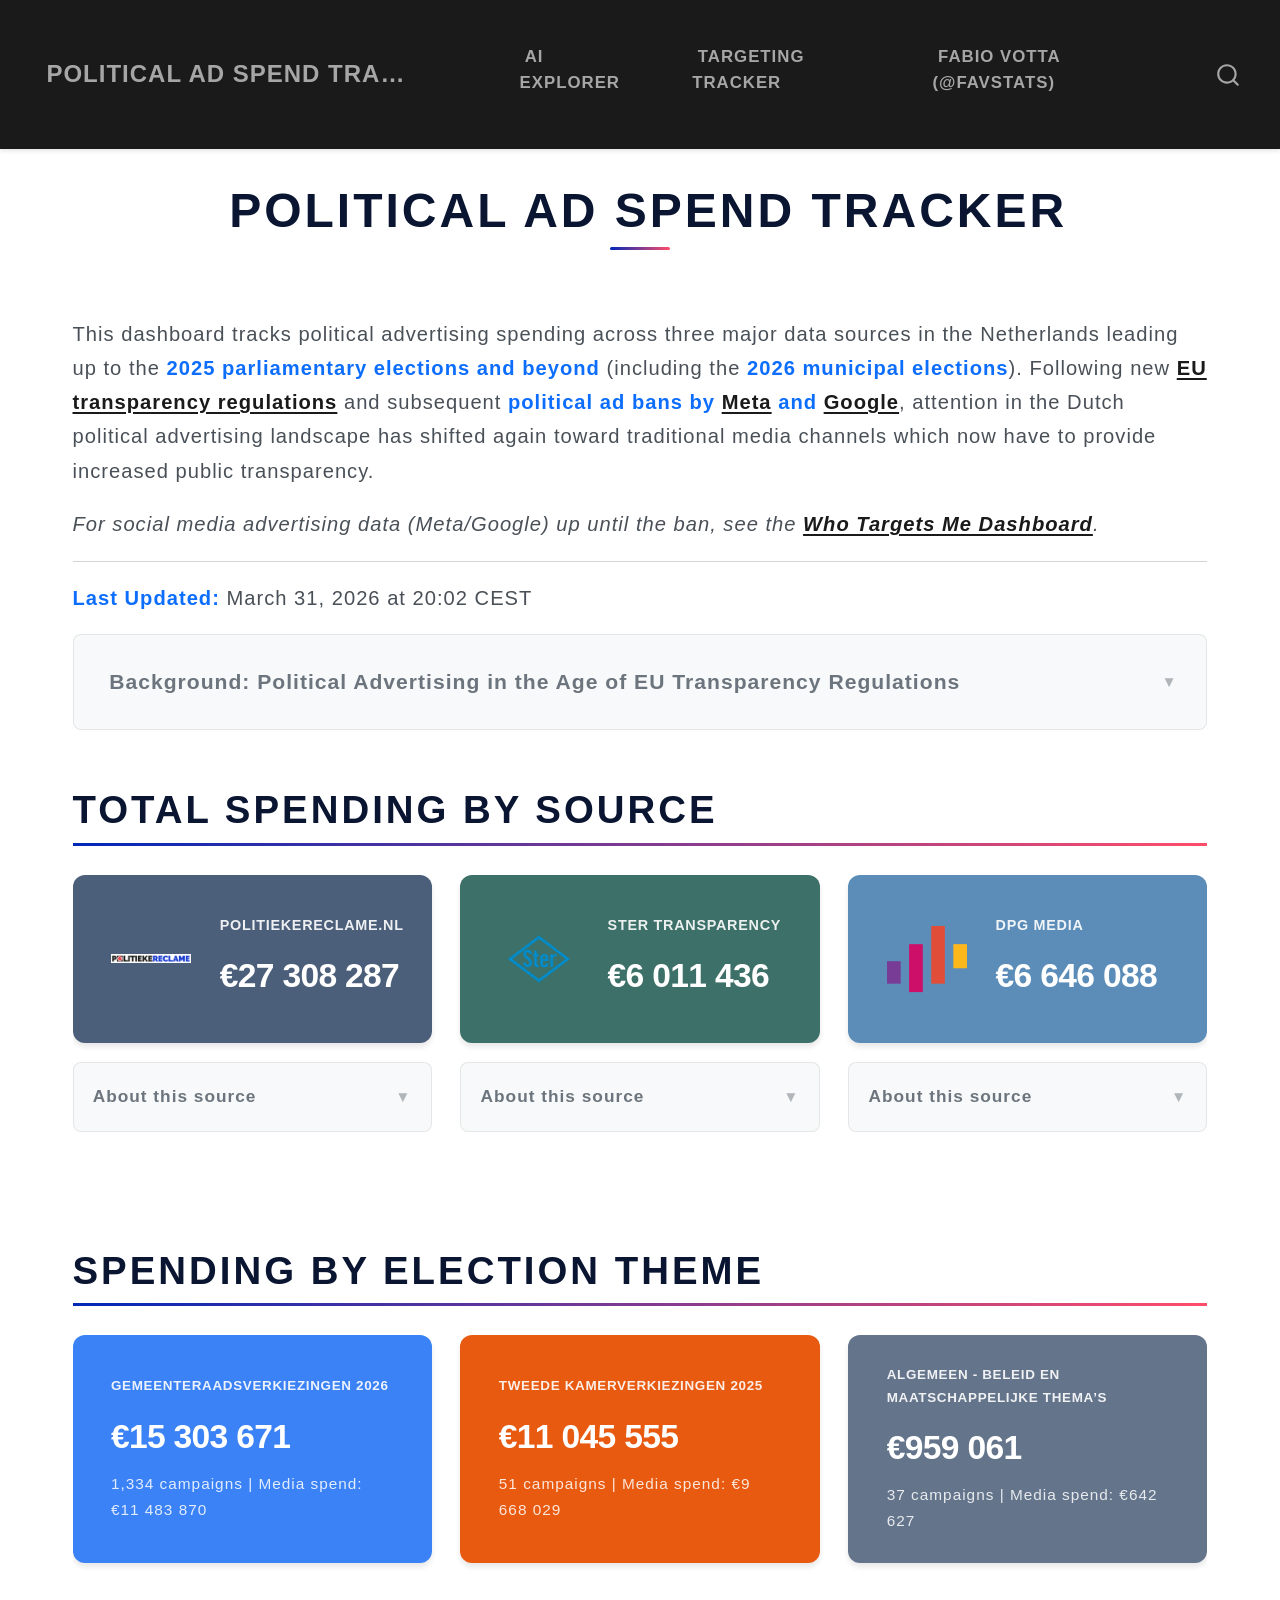
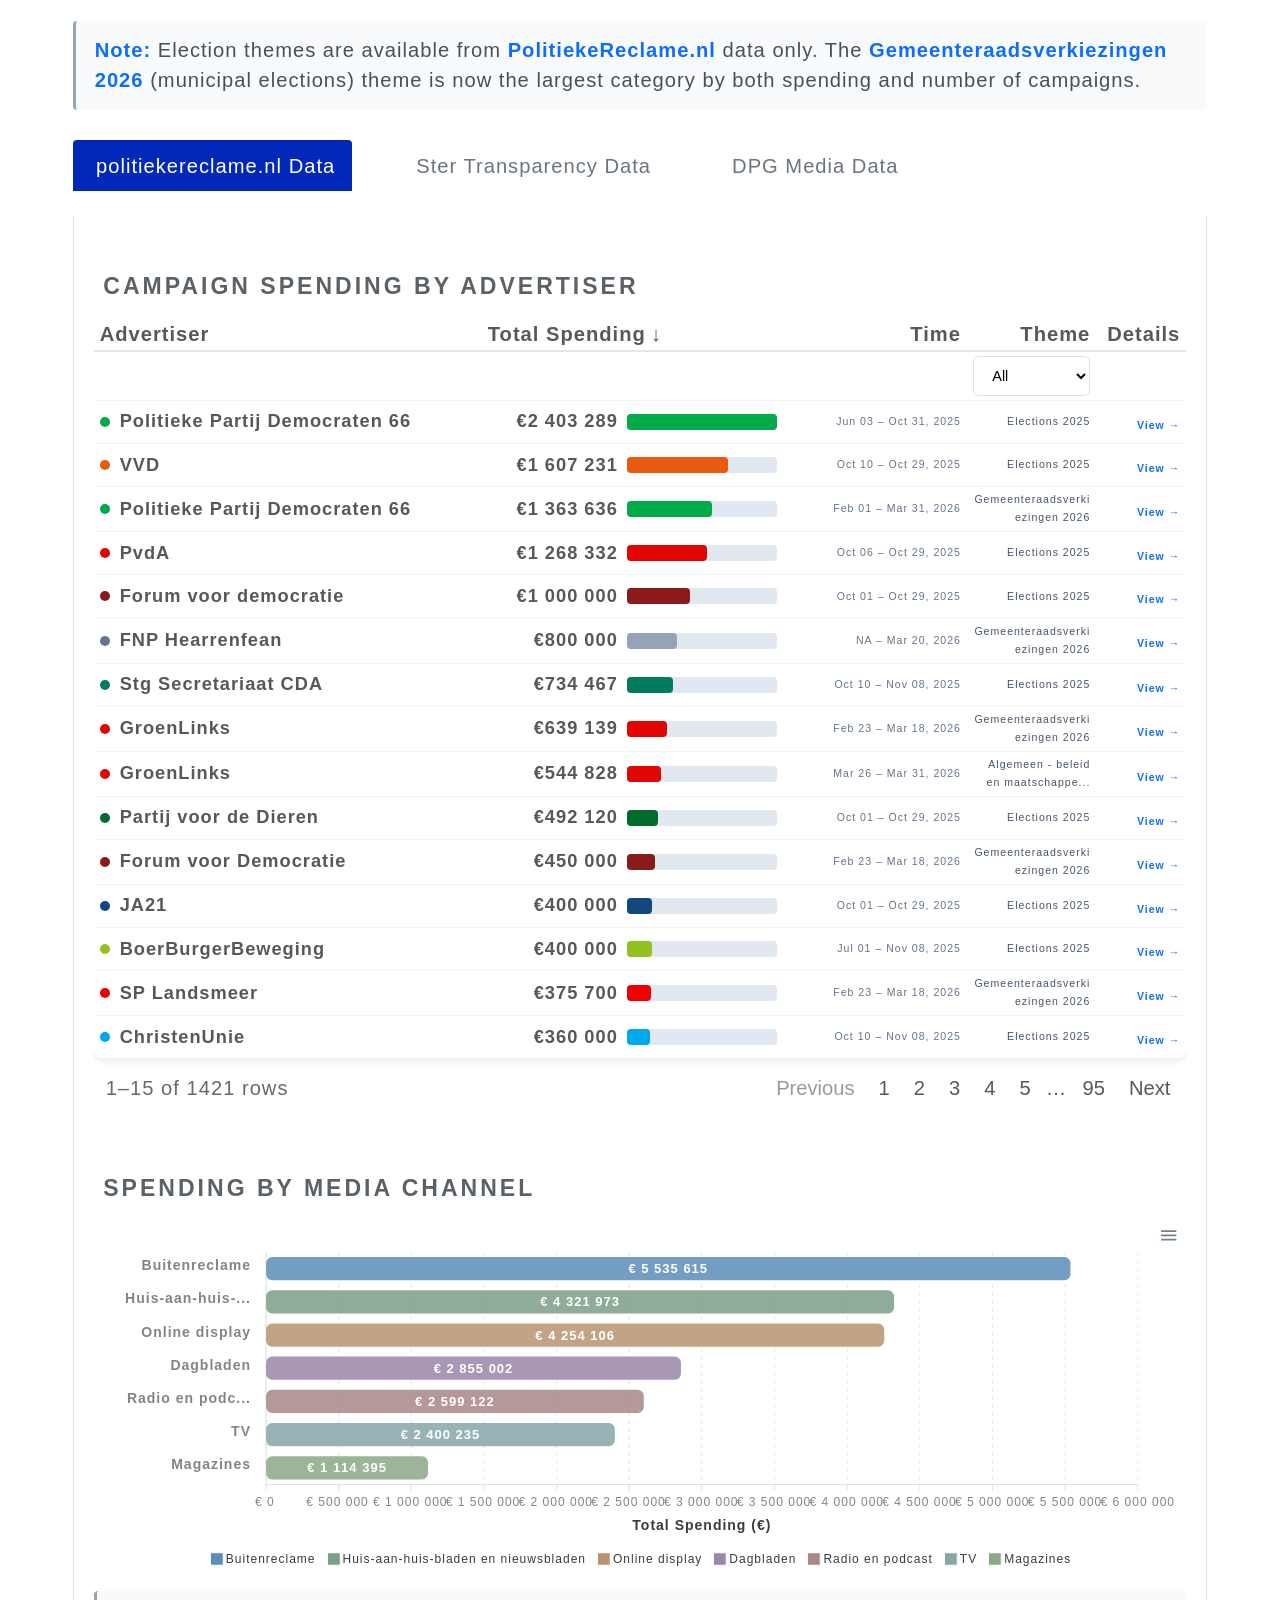
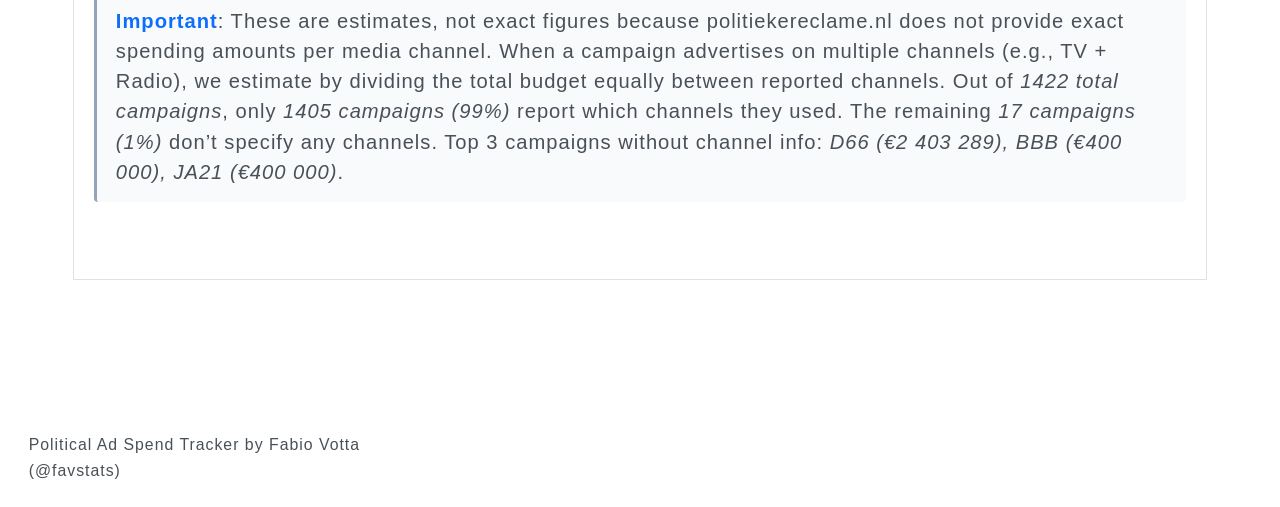
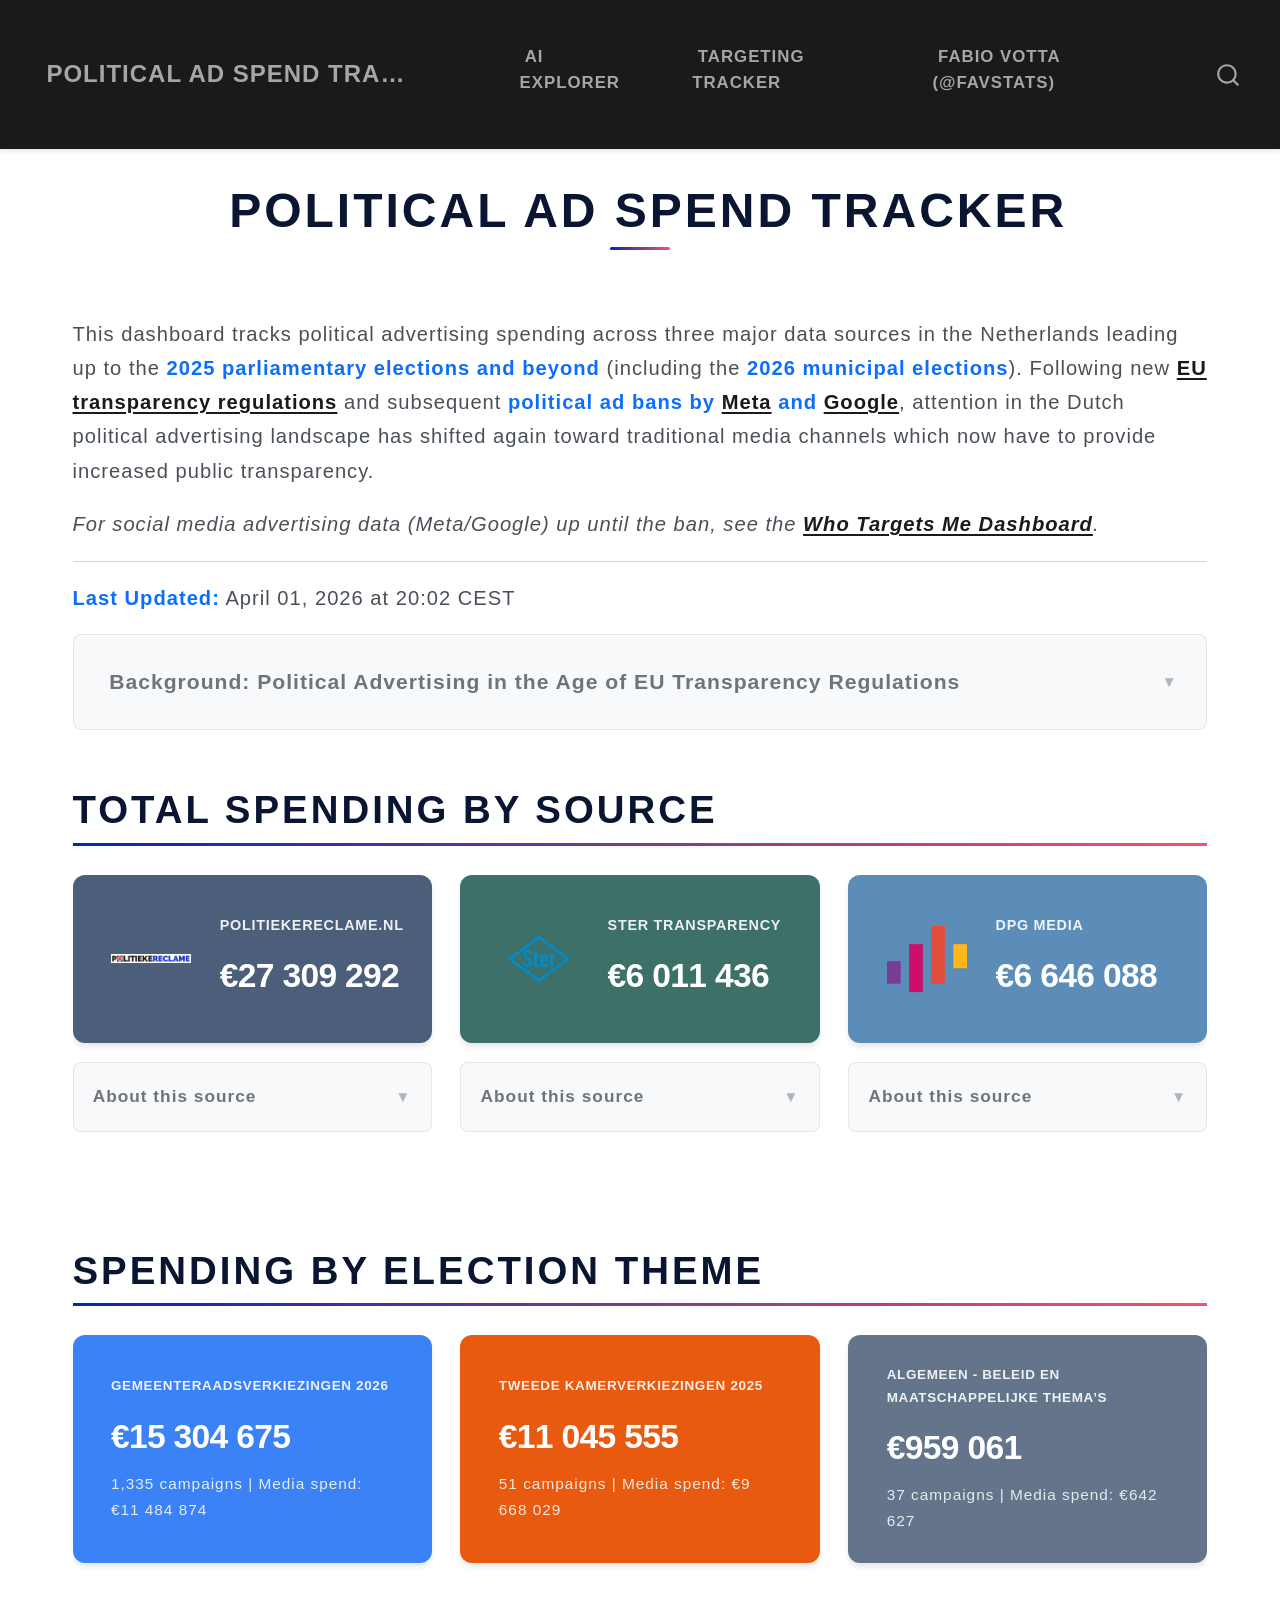
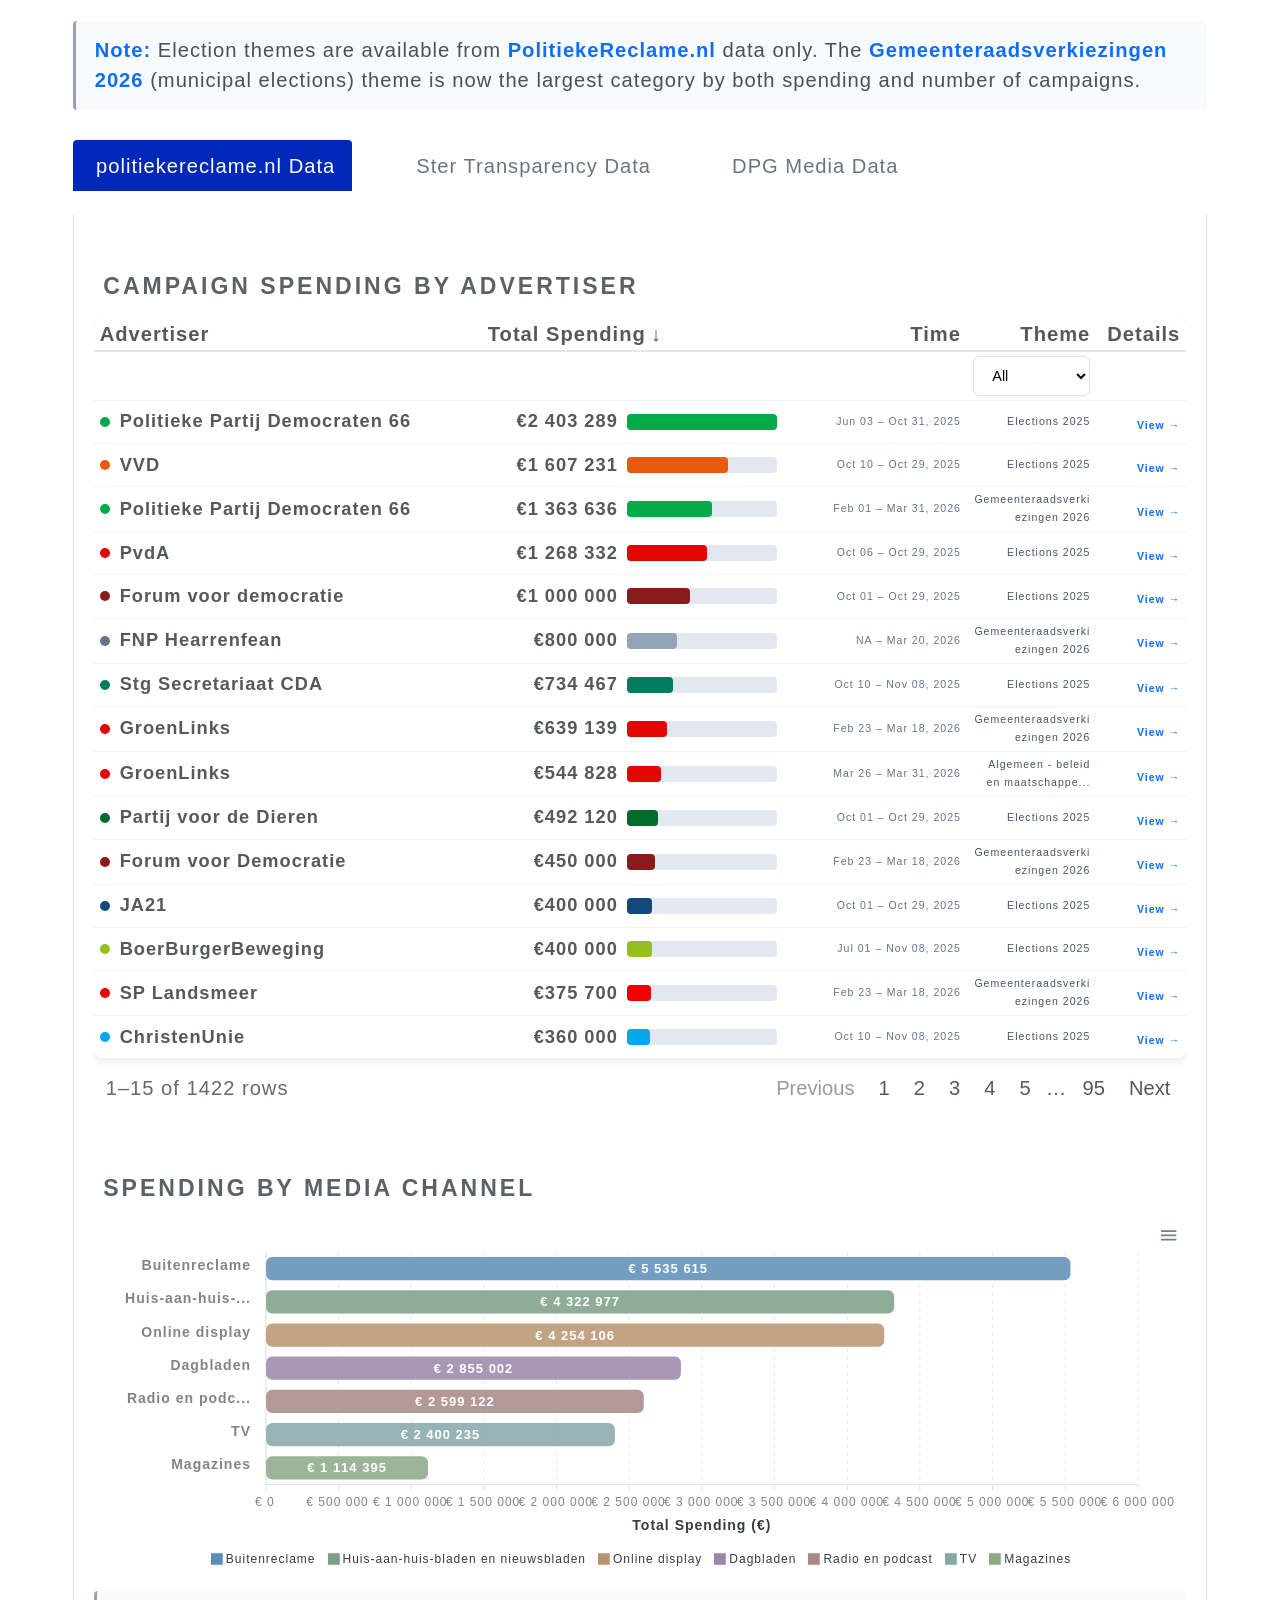
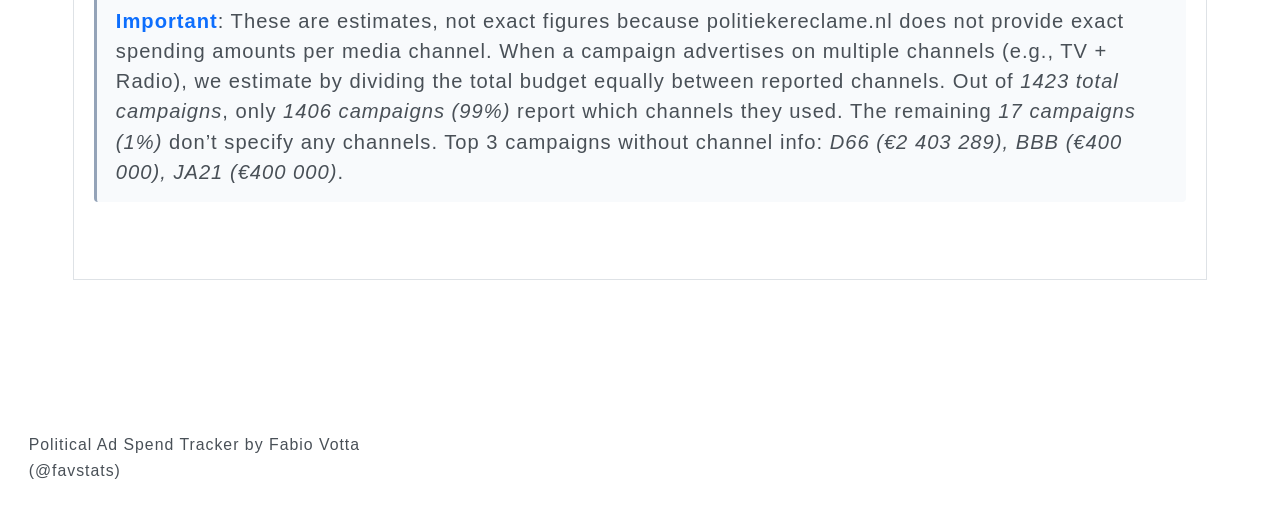
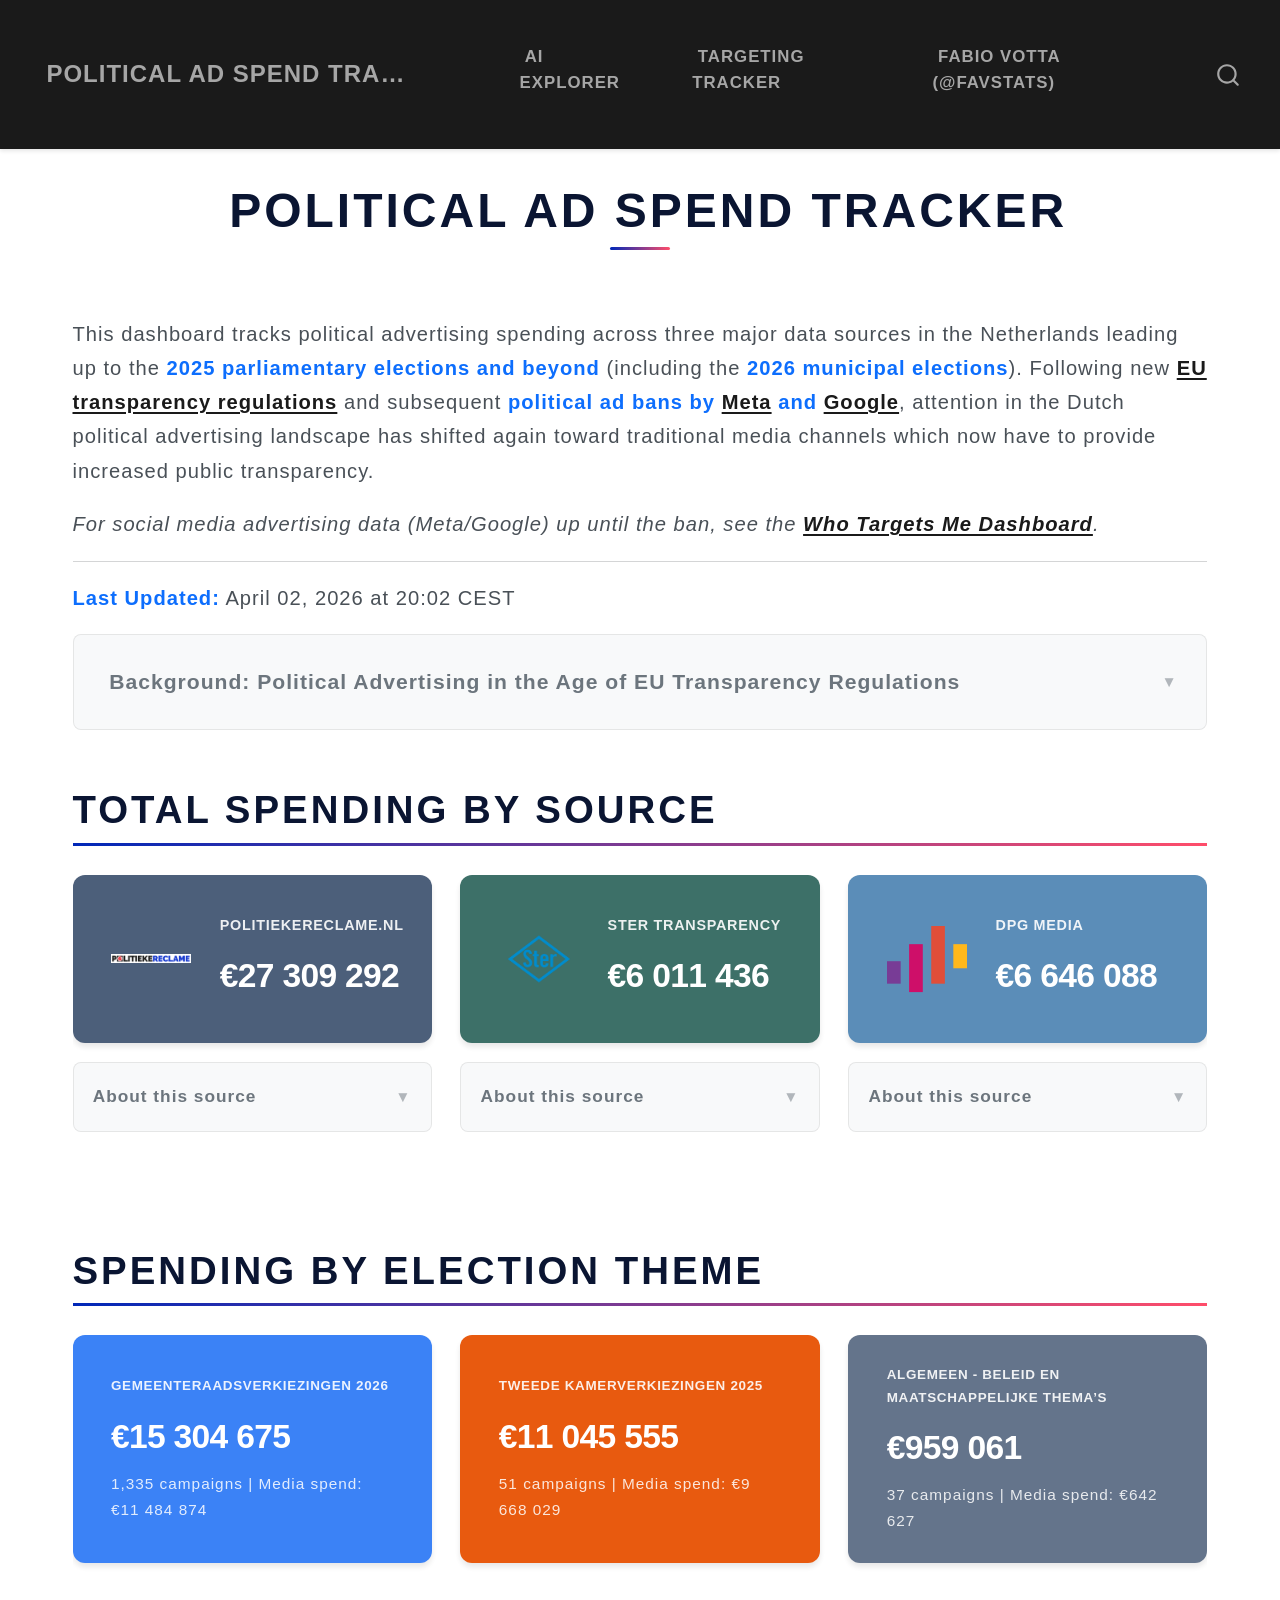
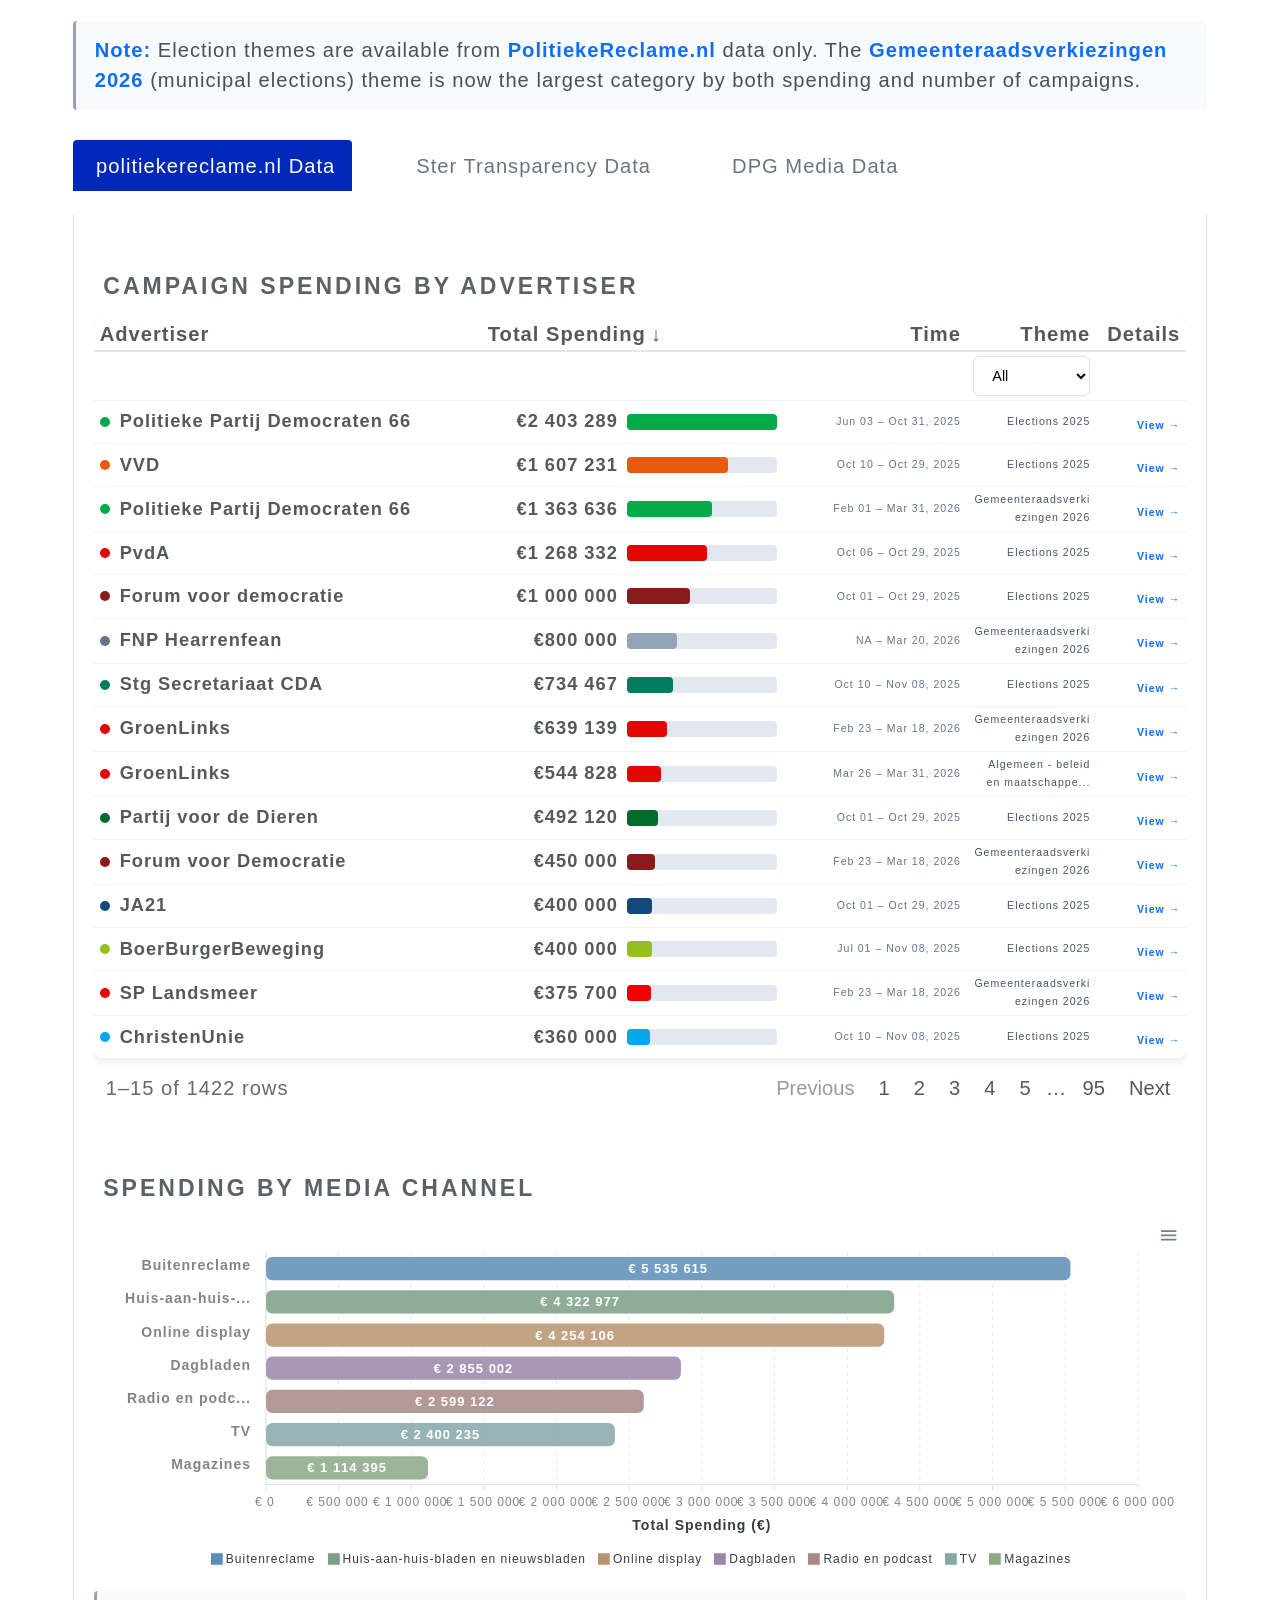
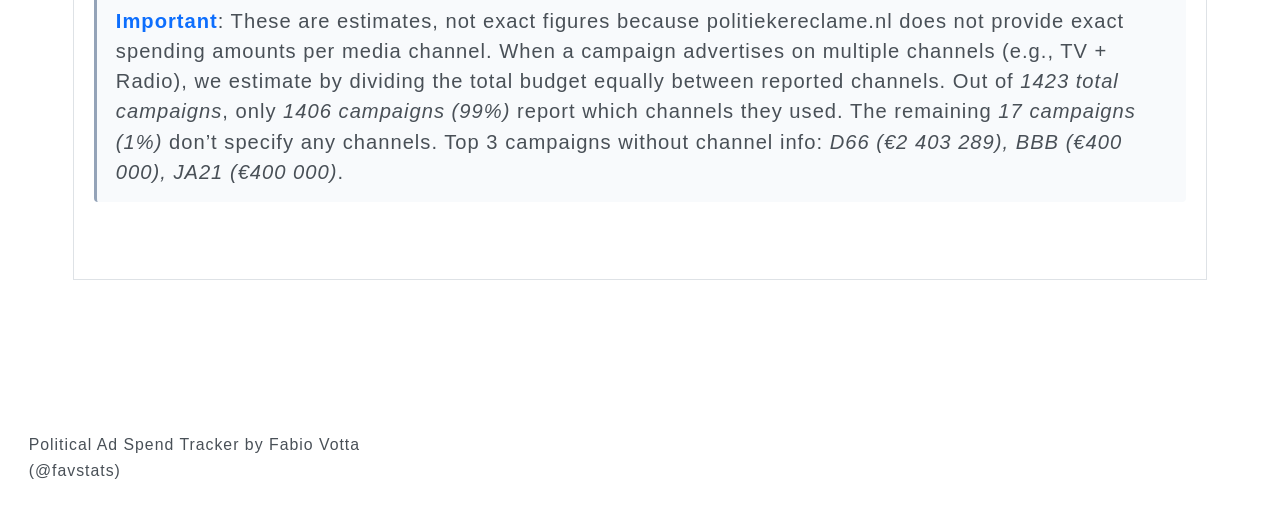
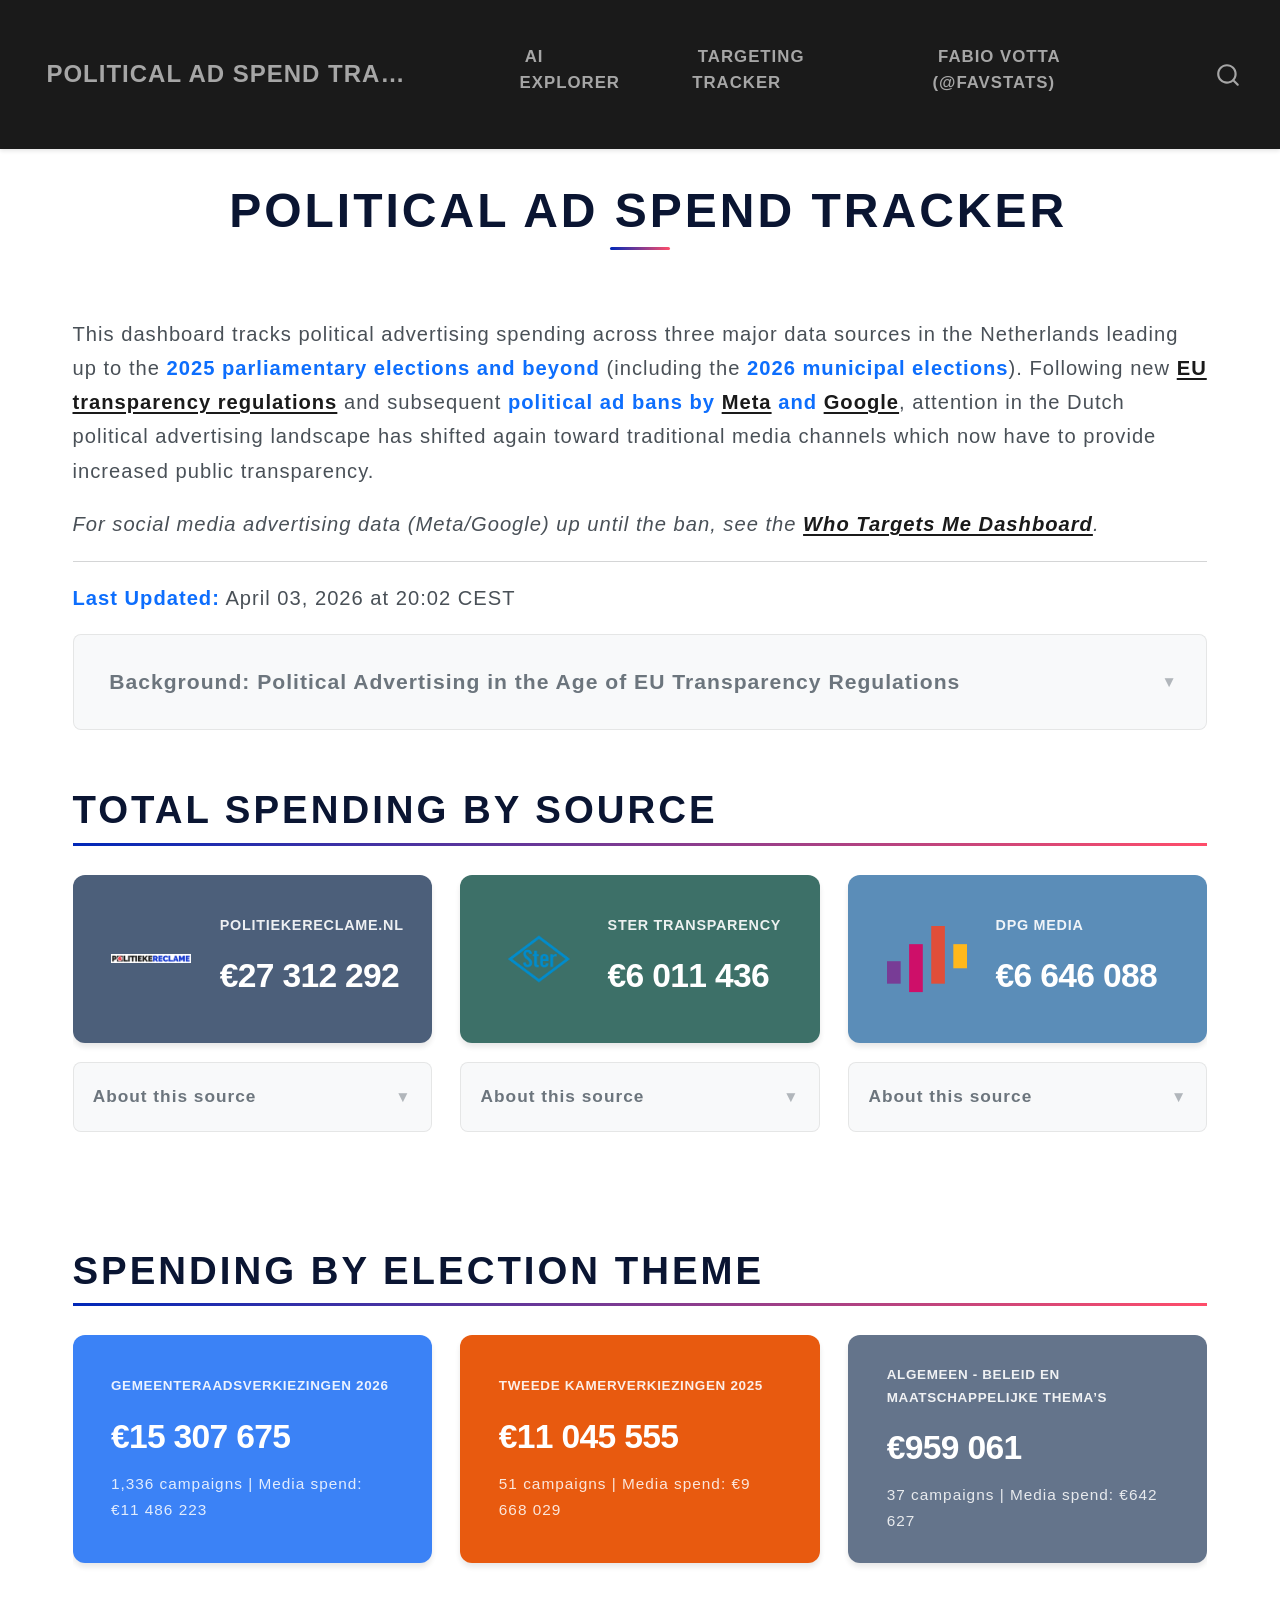
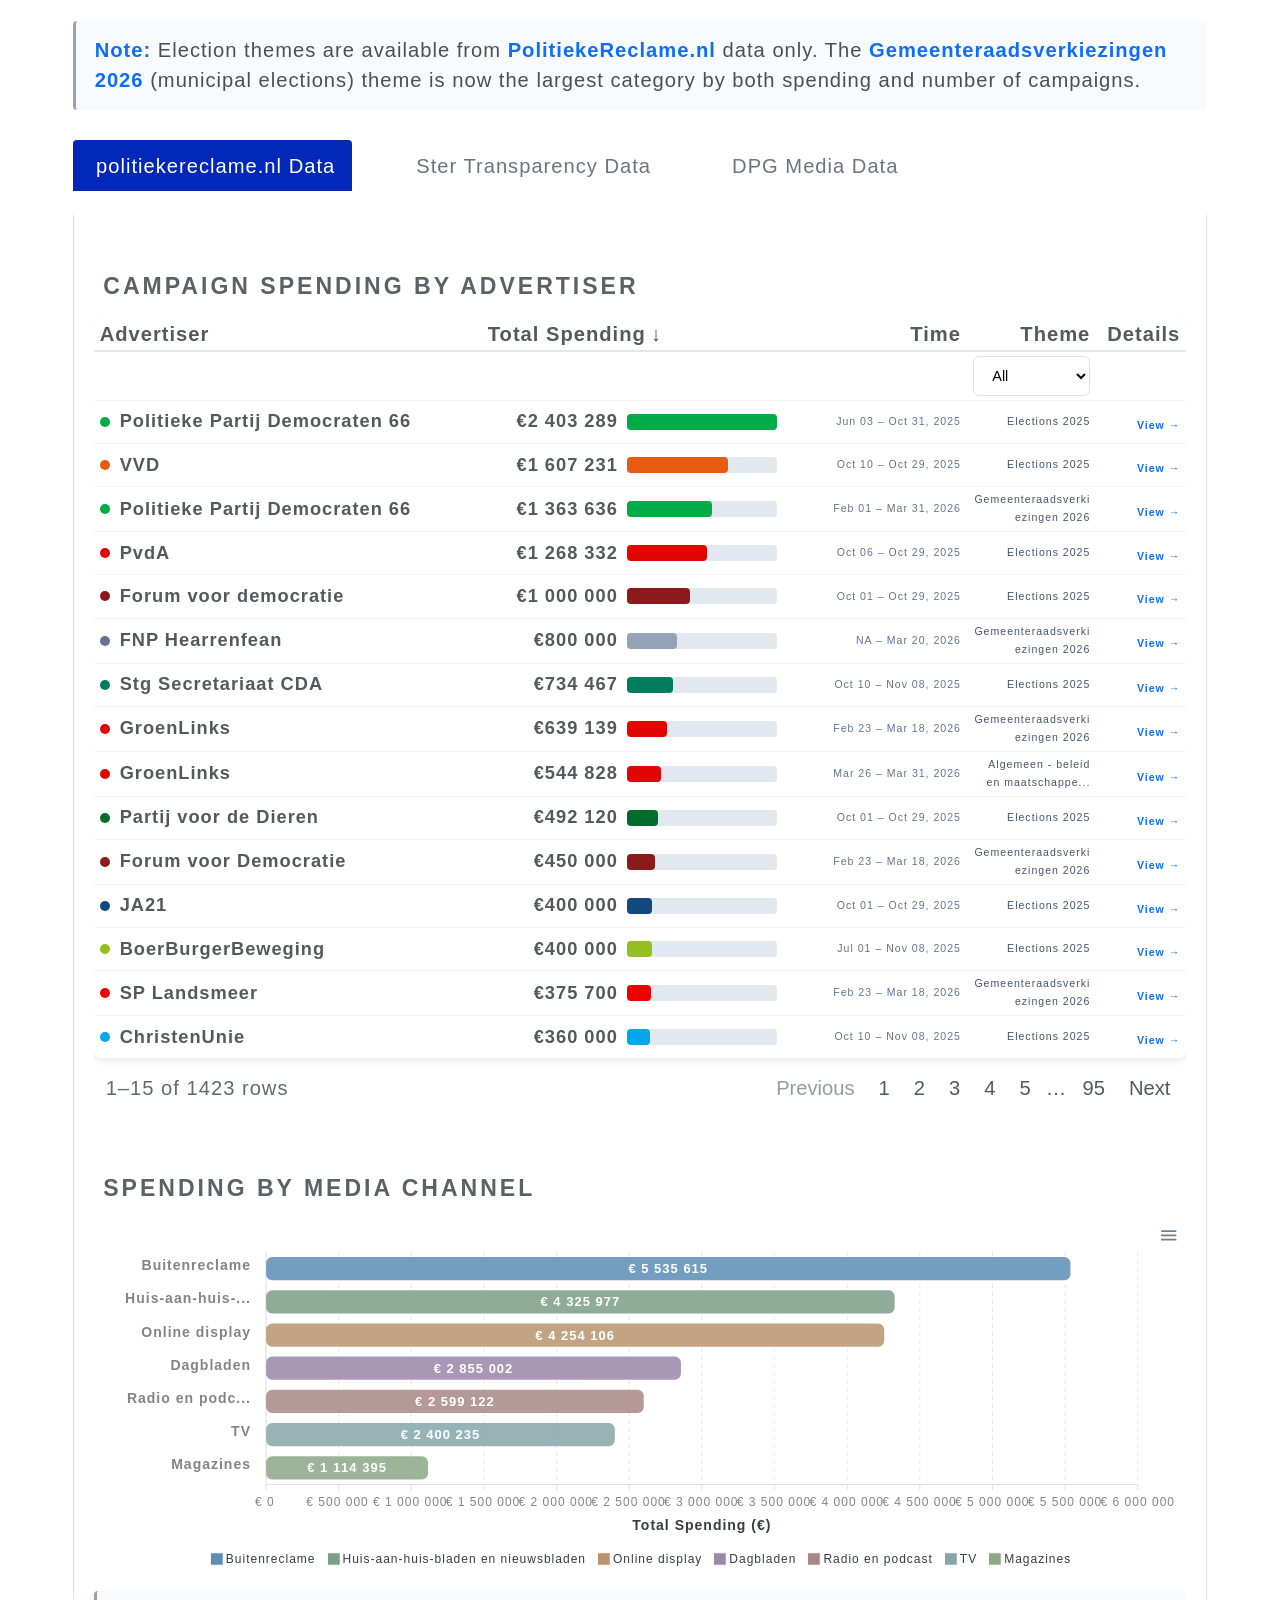
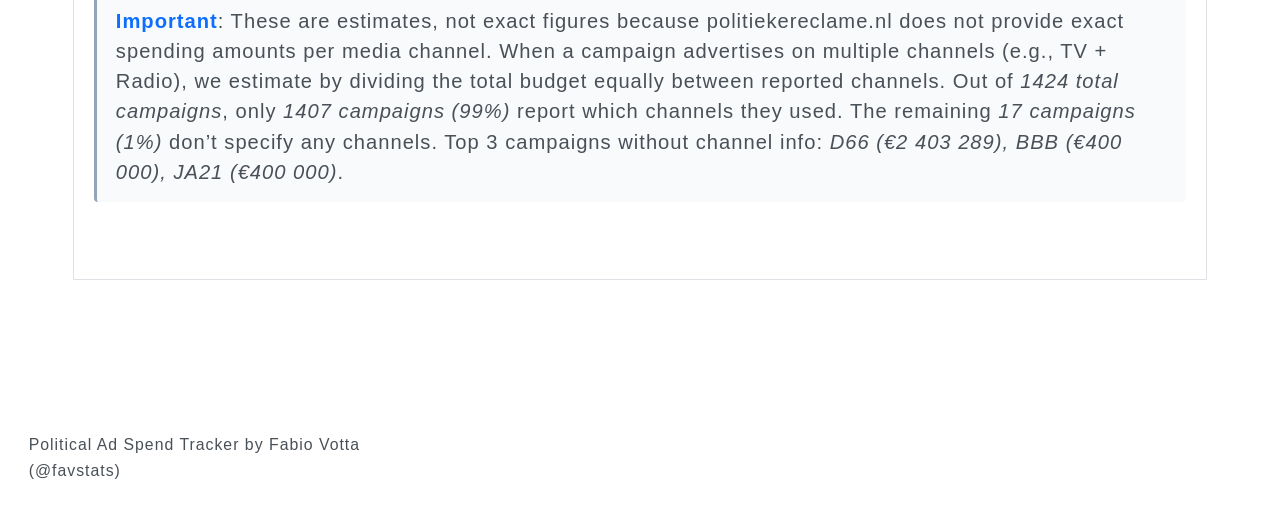
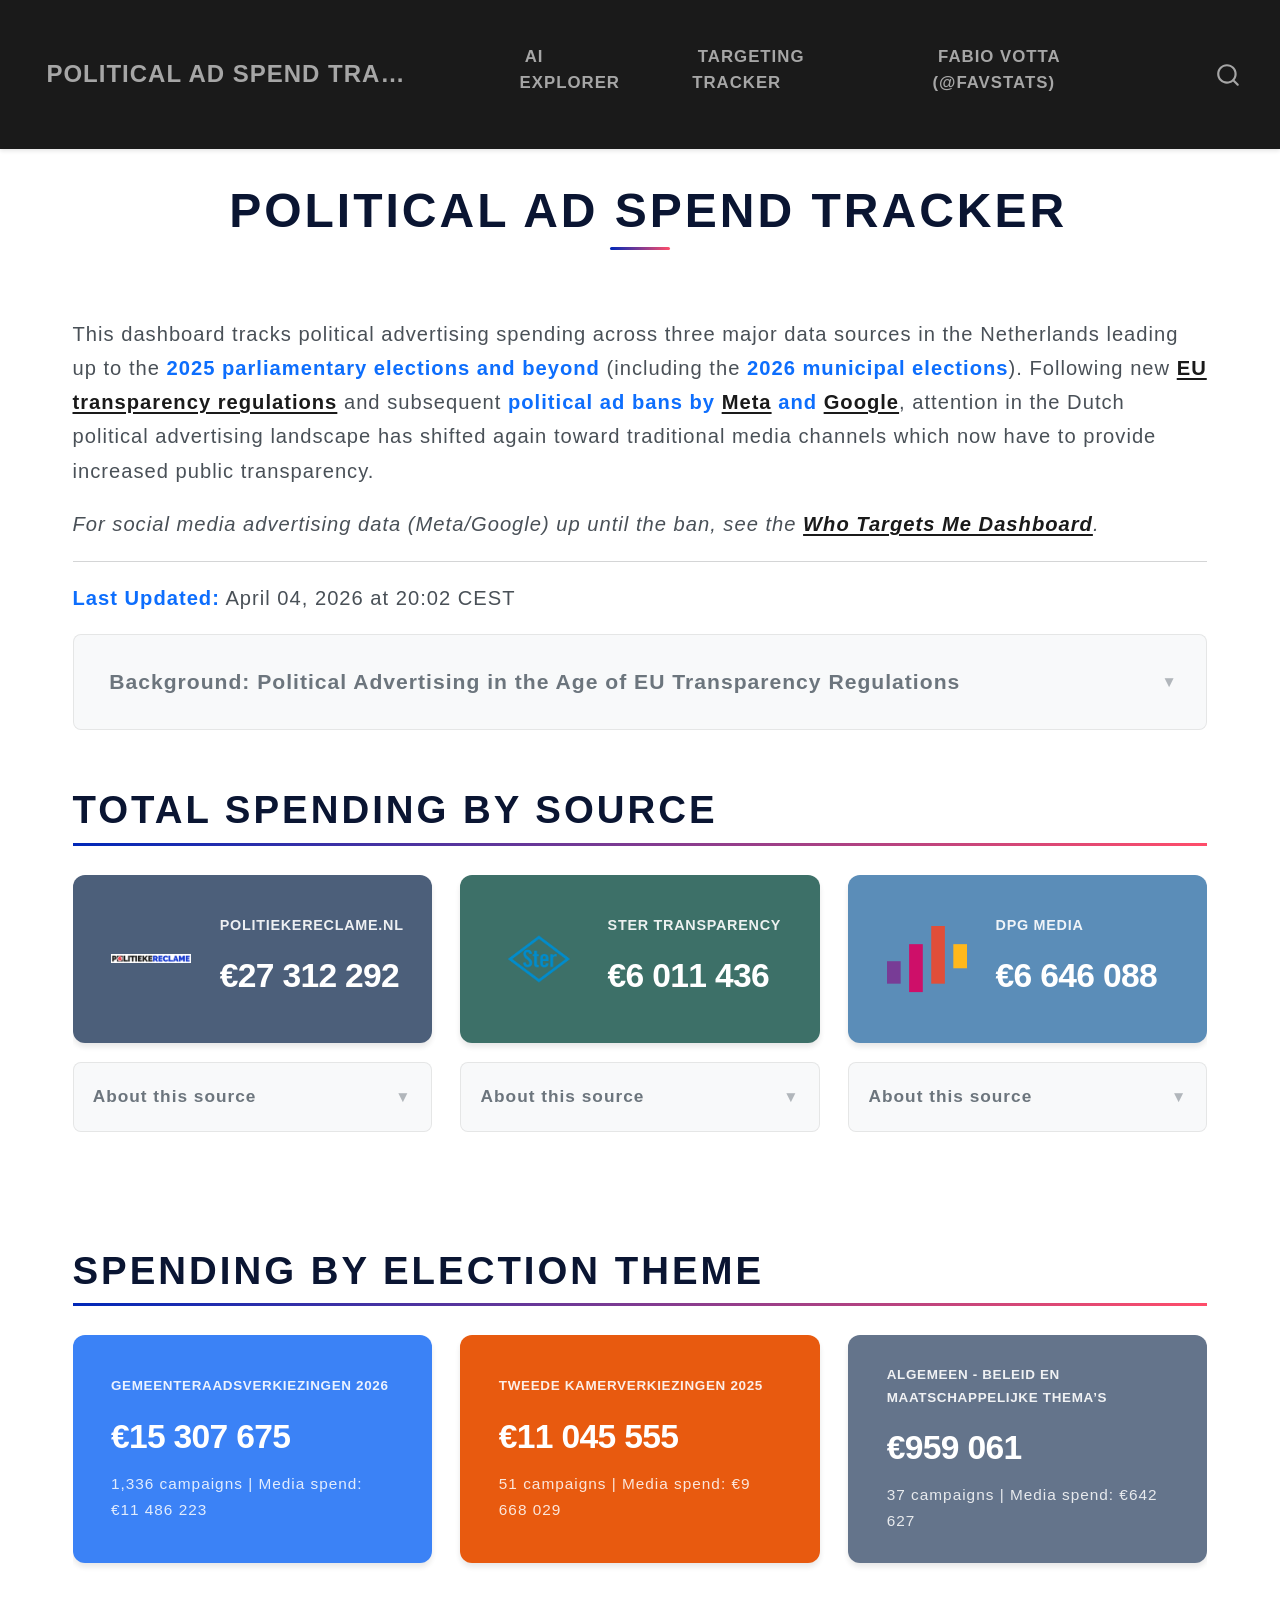
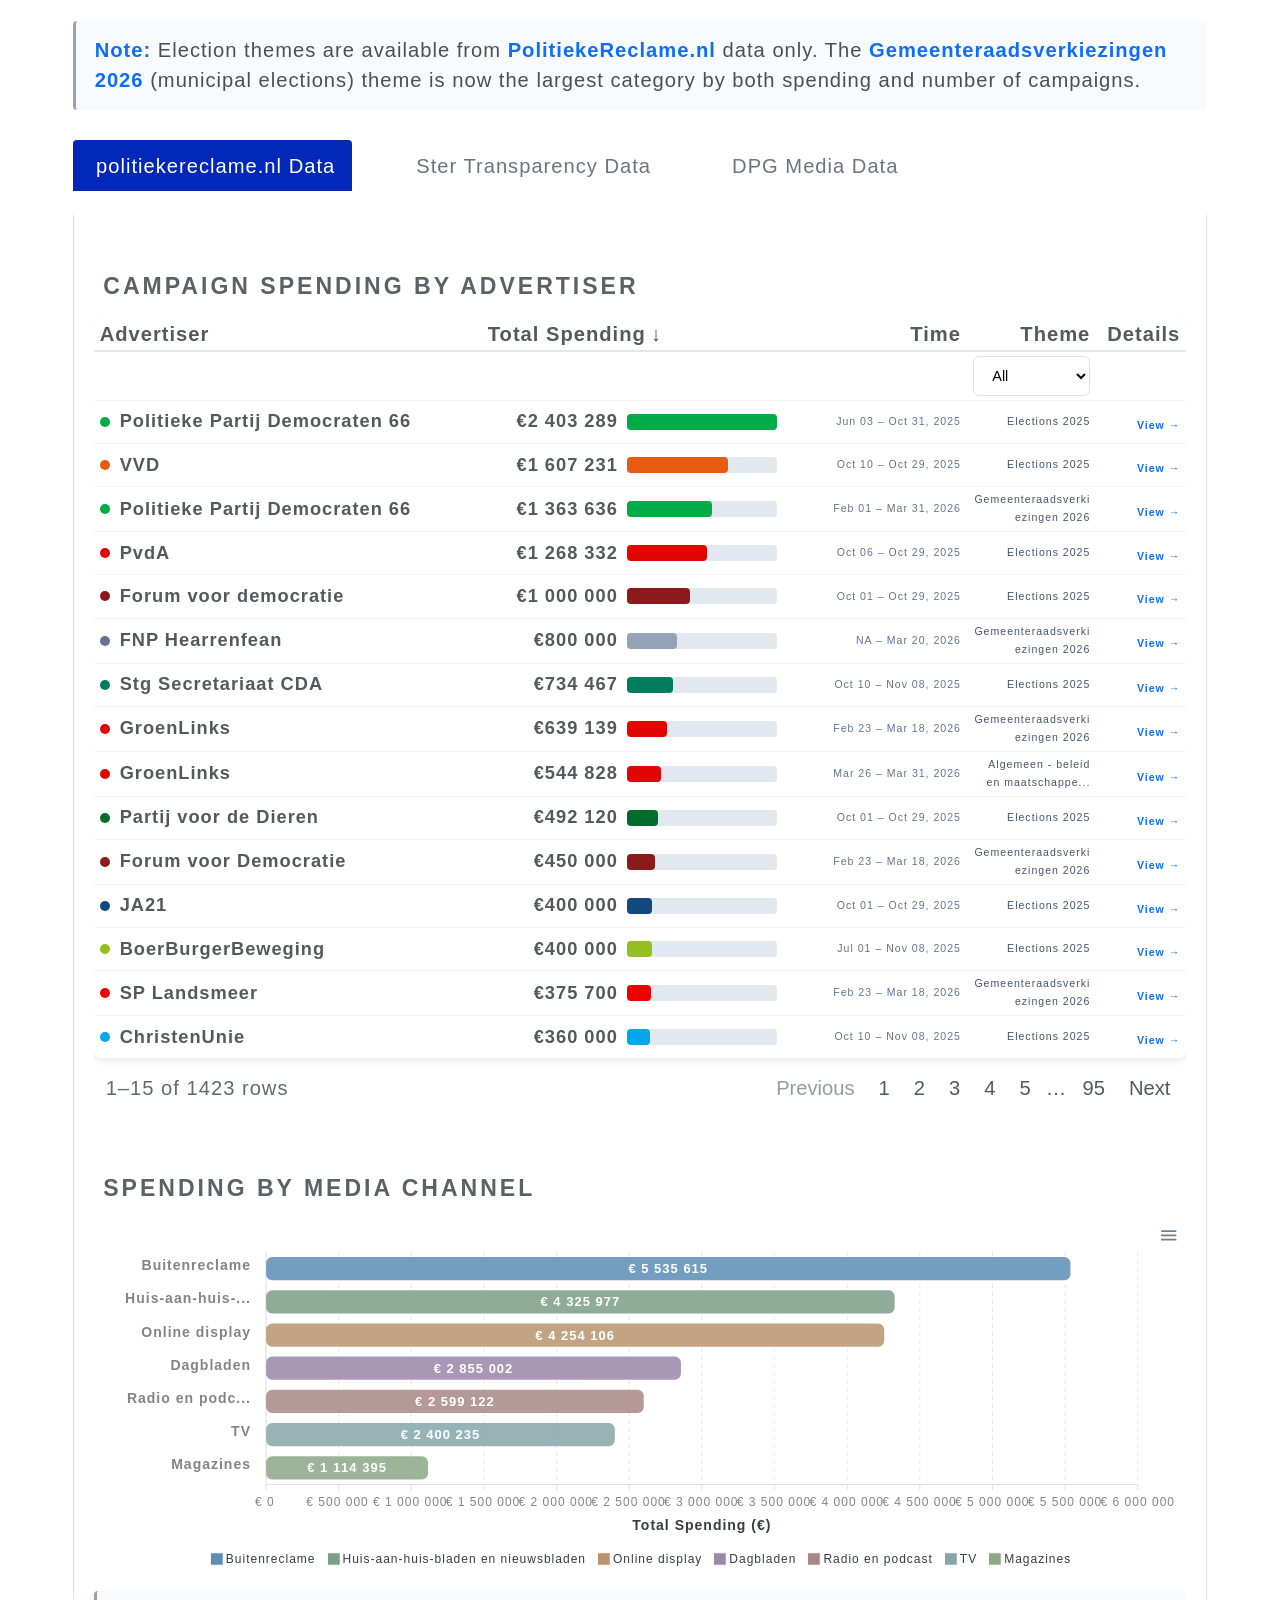
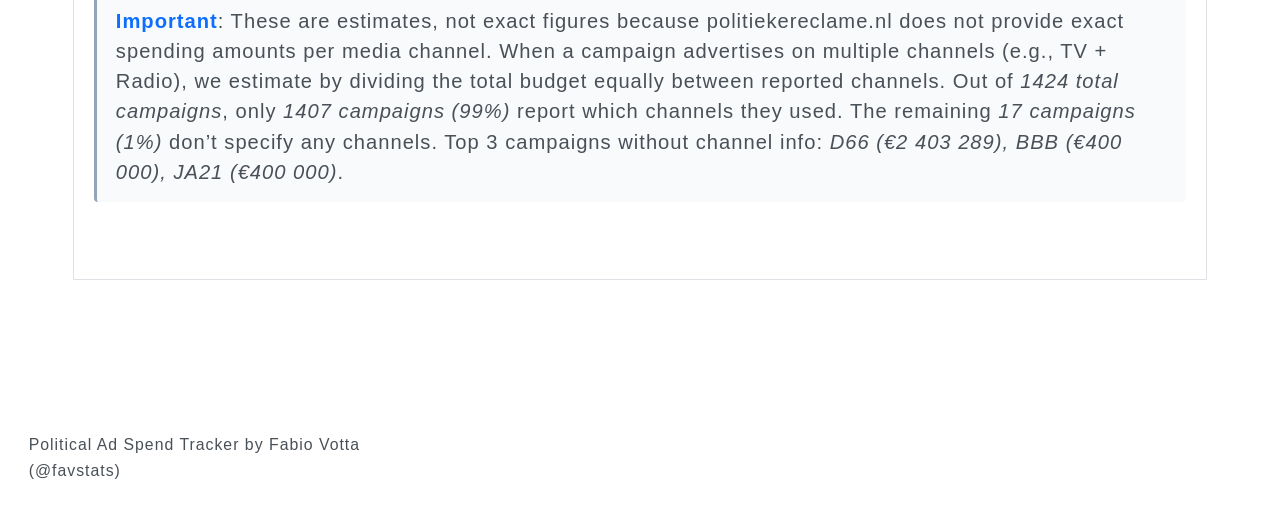
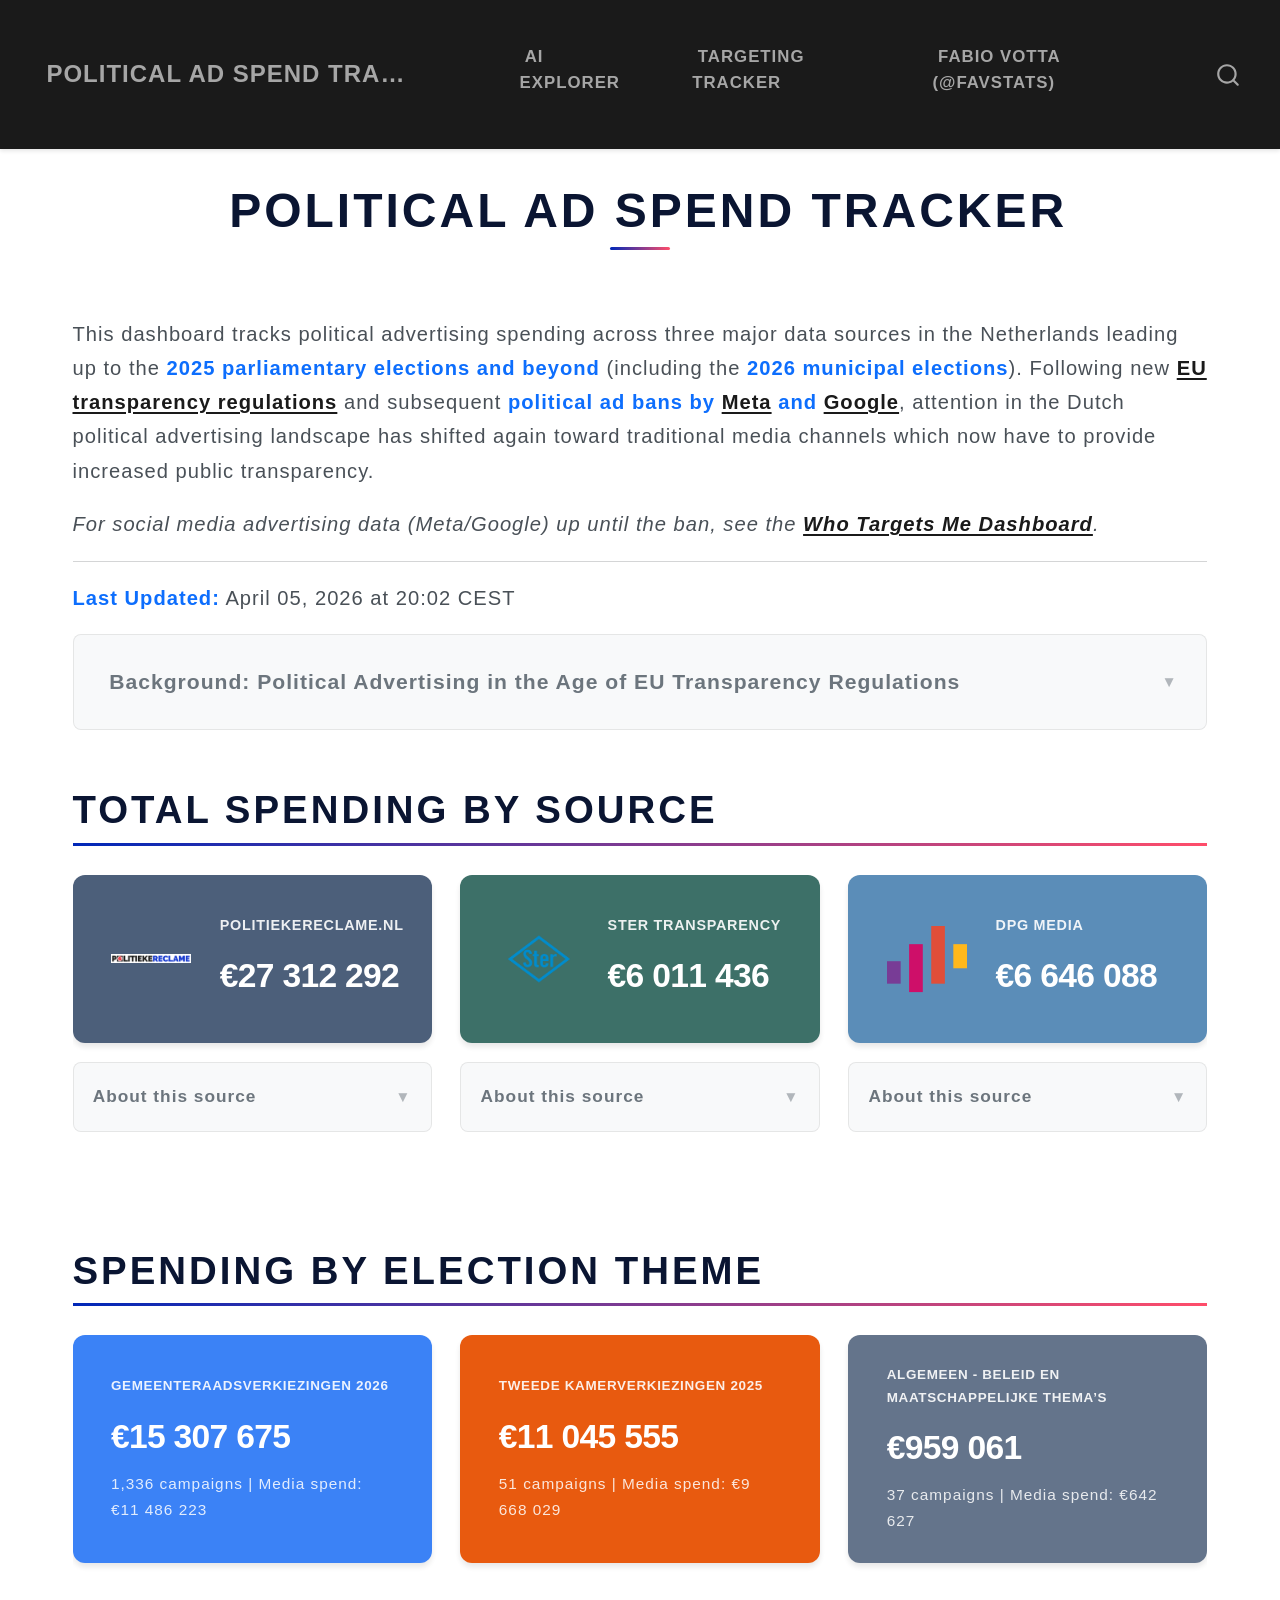
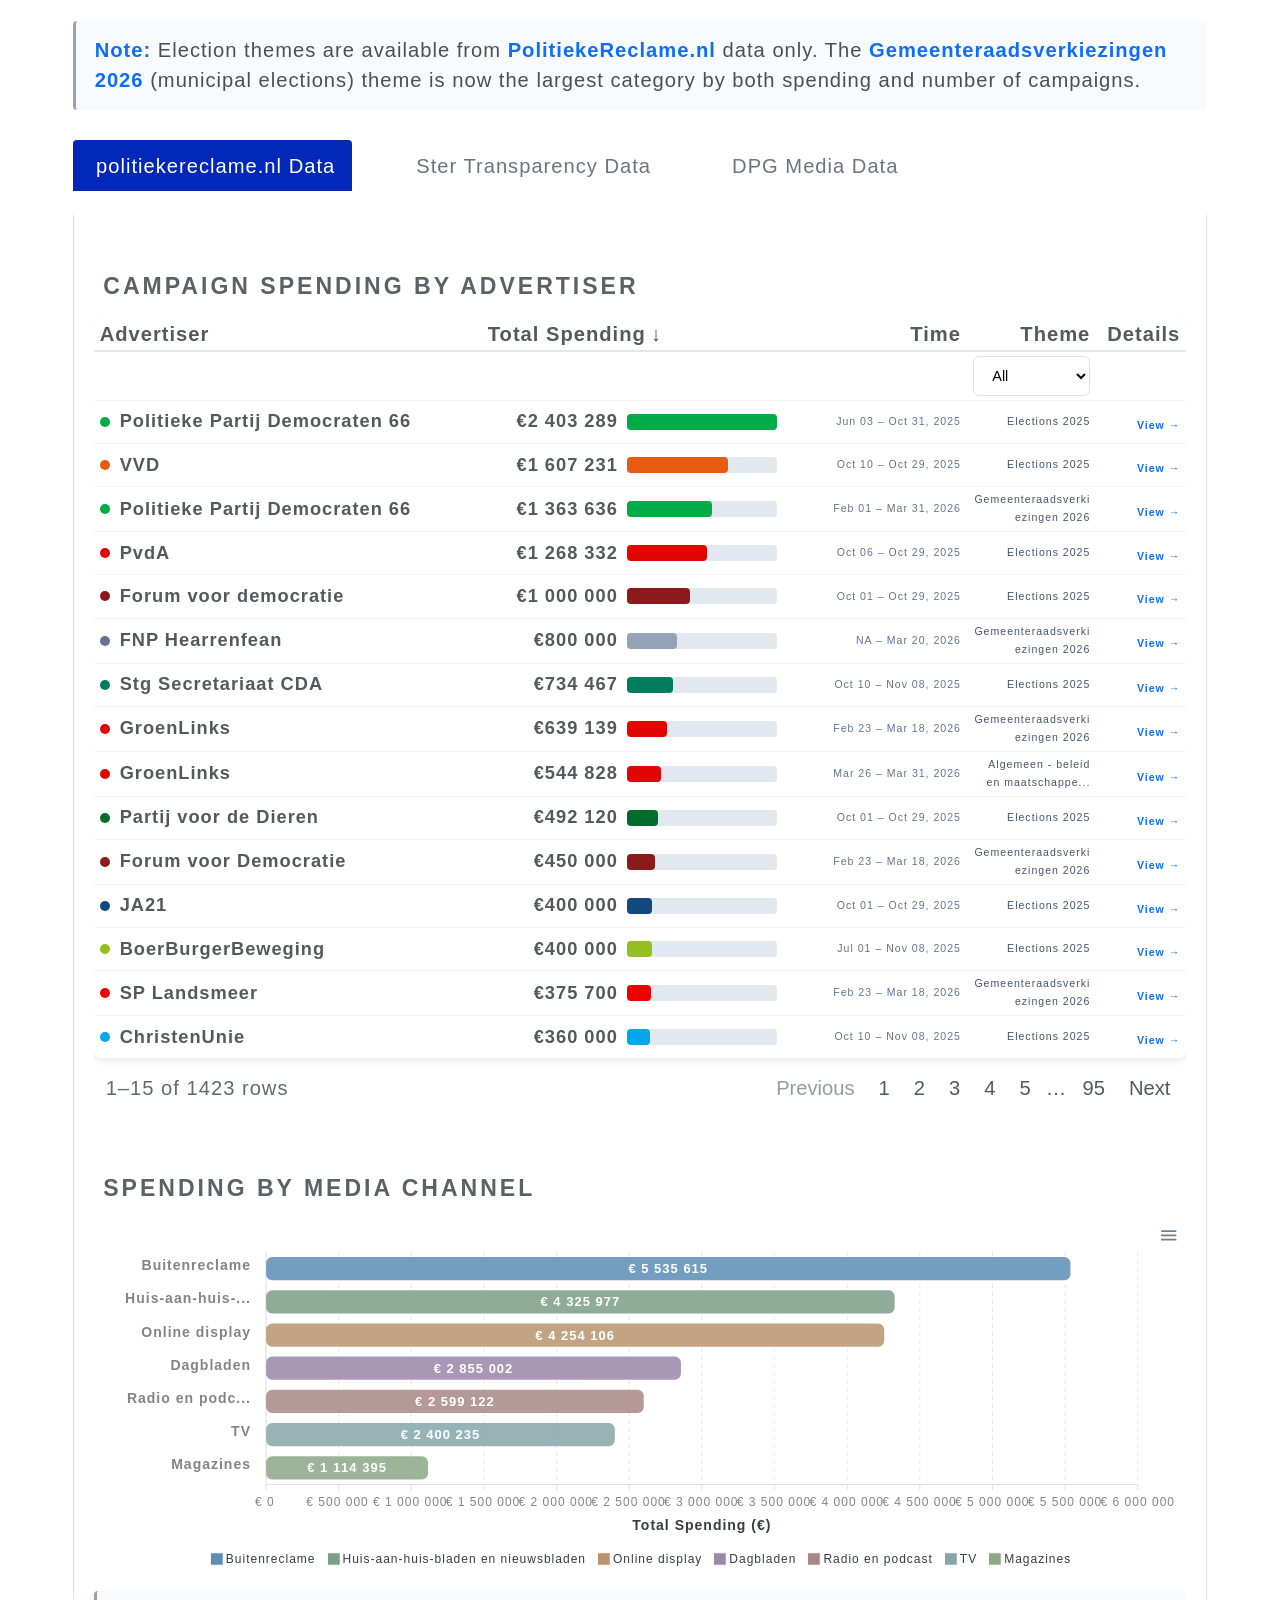
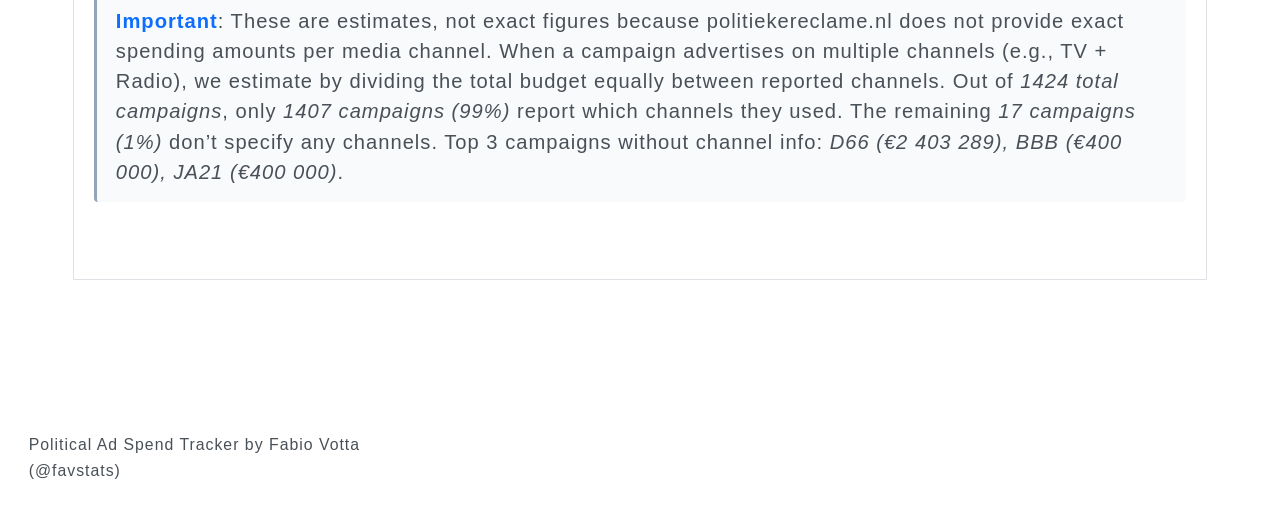
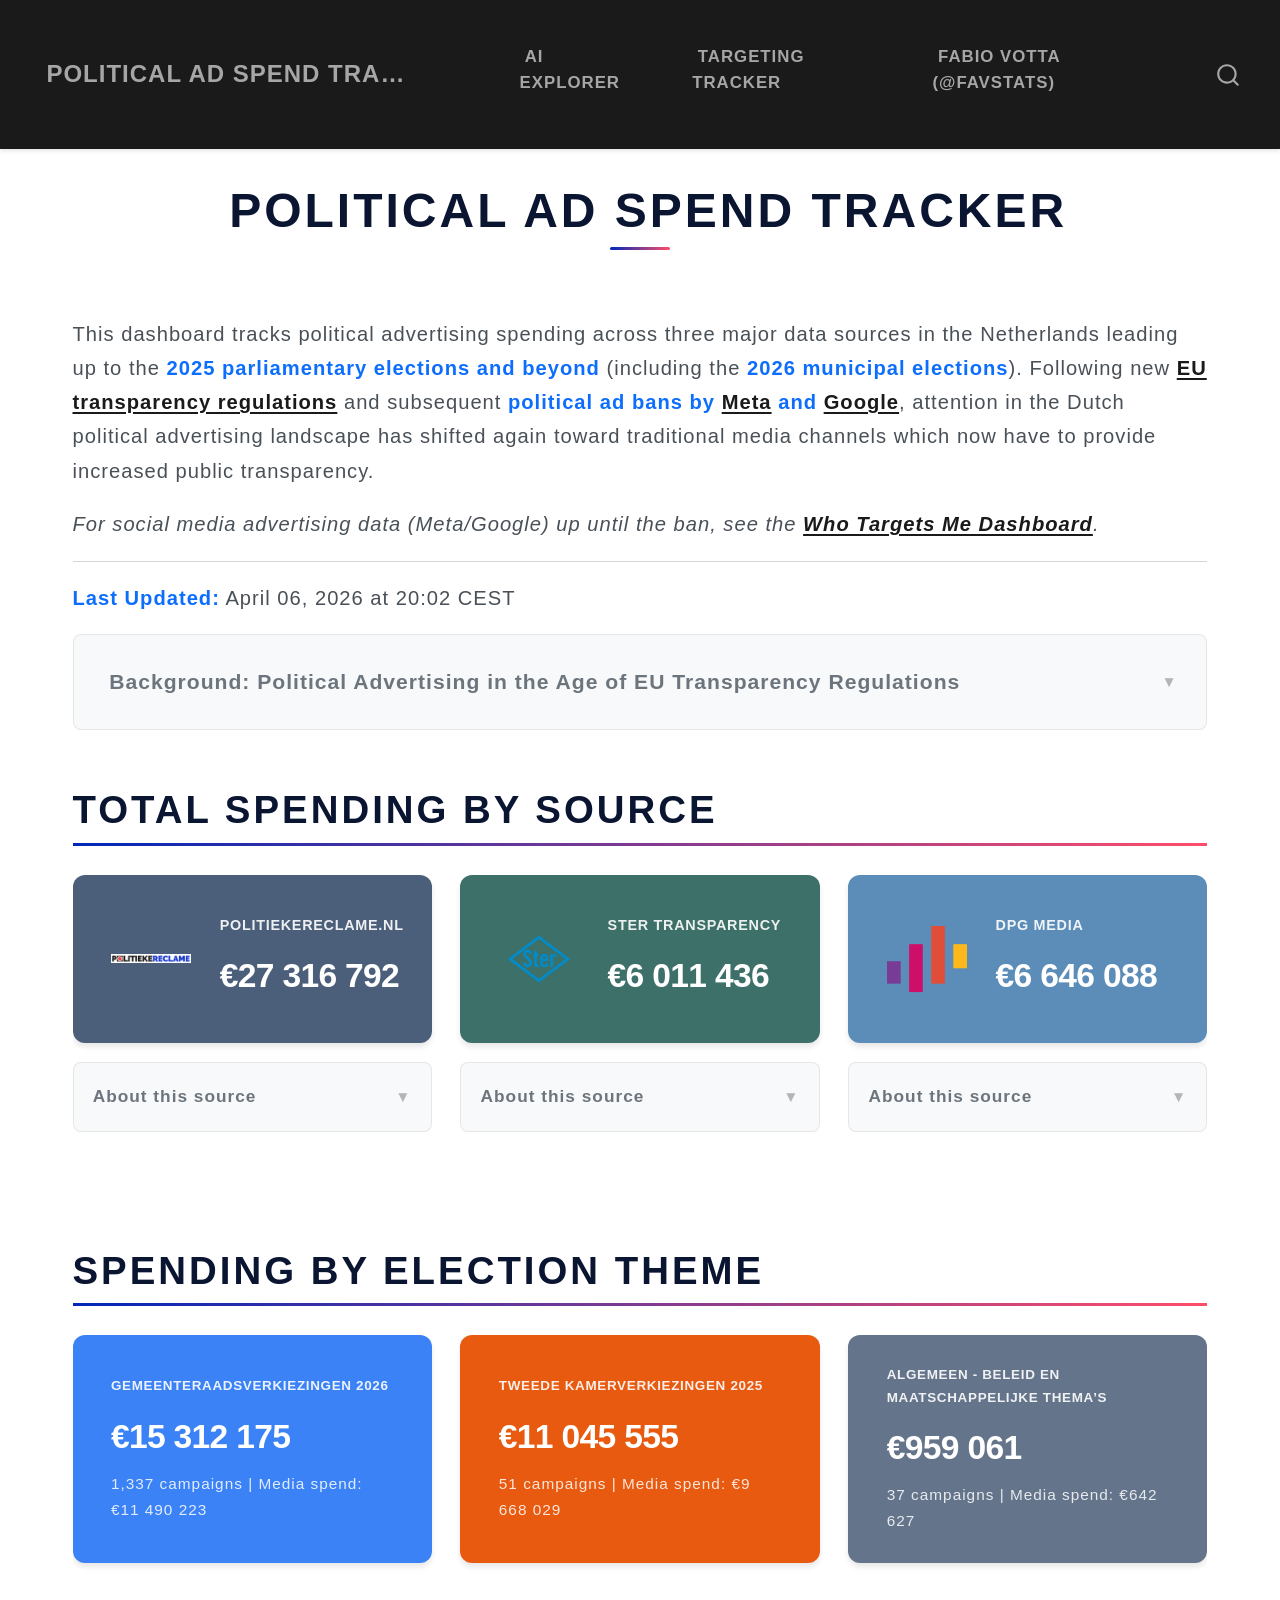
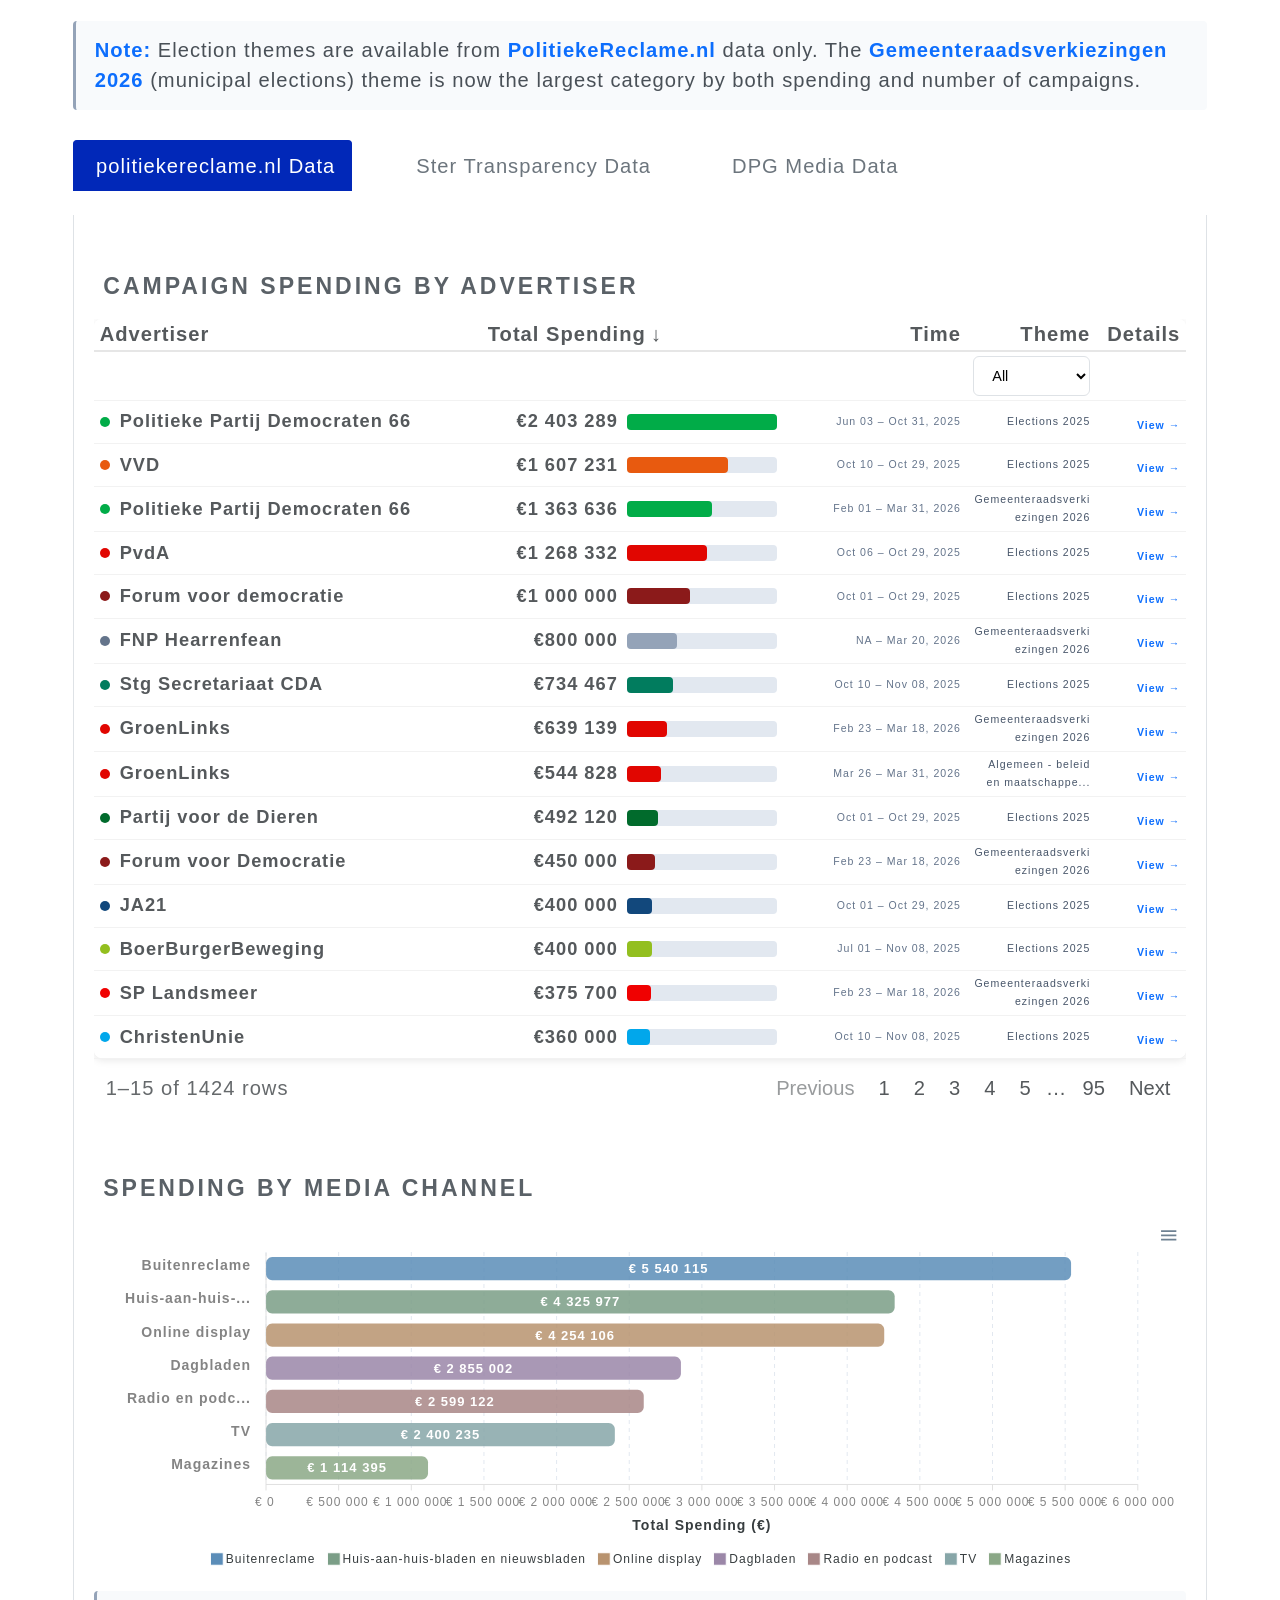
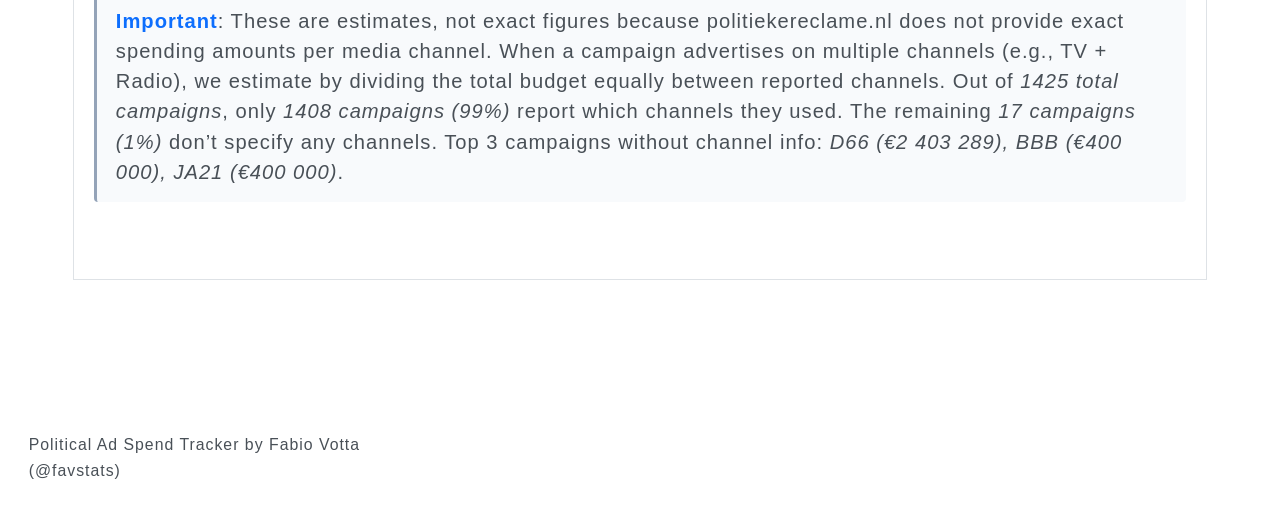
